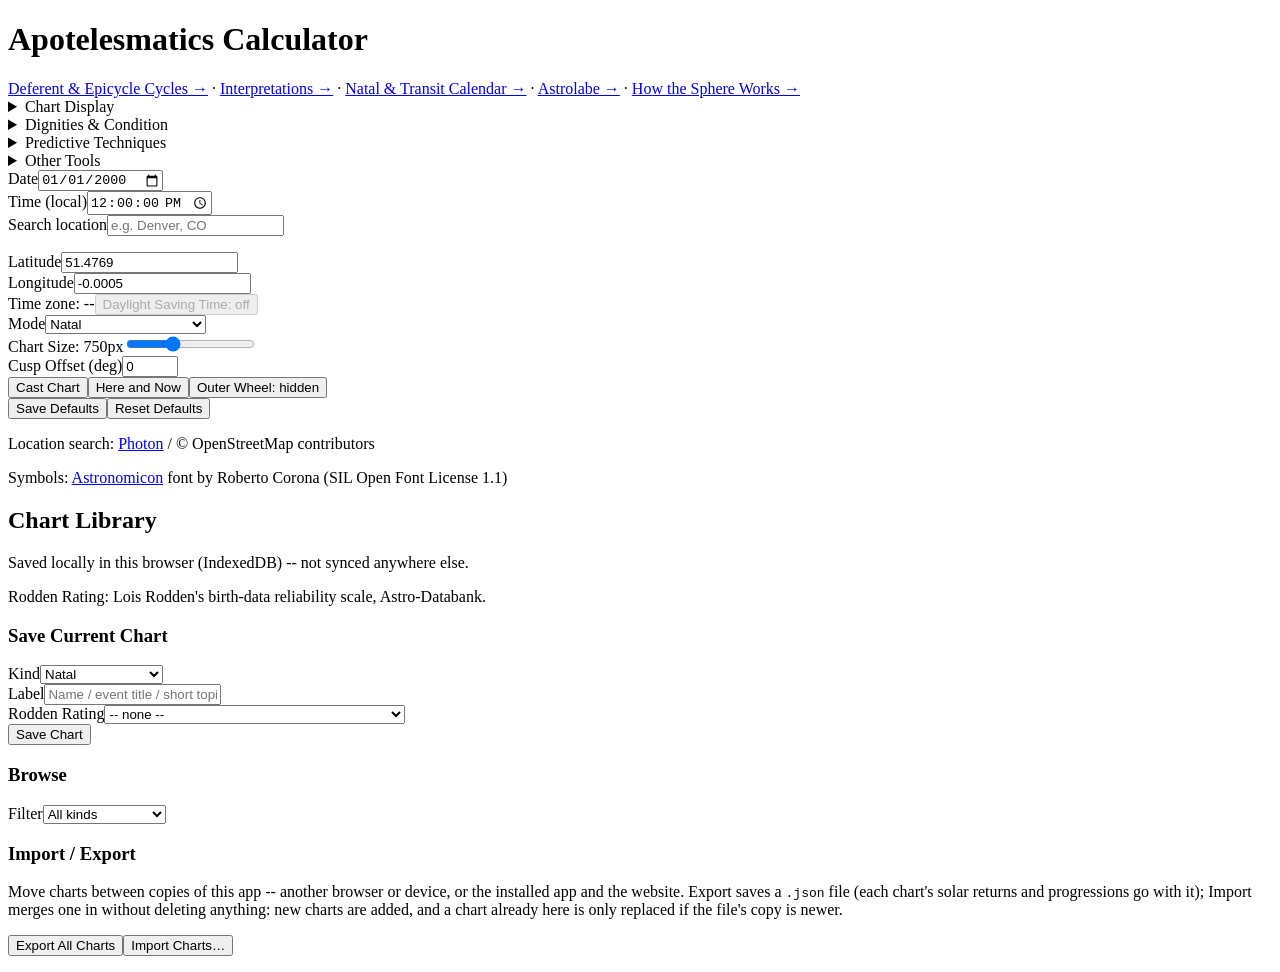
==== index.html @ bc403de6 "Publish site build" ====
<!DOCTYPE html><html lang="en" data-astro-cid-lcdefpme><head><meta charset="utf-8"><meta name="viewport" content="width=device-width, initial-scale=1"><meta name="generator" content="Astro v7.1.6"><link rel="icon" type="image/svg+xml" href="/Apotelesmatics/icons/icon.svg"><link rel="icon" type="image/png" sizes="192x192" href="/Apotelesmatics/icons/icon-192.png"><link rel="apple-touch-icon" href="/Apotelesmatics/icons/apple-touch-icon.png"><link rel="manifest" href="/Apotelesmatics/manifest.webmanifest"><meta name="theme-color" content="#1e293b"><title>Apotelesmatics Calculator</title><link rel="stylesheet" href="/Apotelesmatics/_astro/index.BnGitDMZ.css"><style>.app-updates-bar[data-astro-cid-t7mwtut6]{z-index:1000;color:#fff;background:#1e293b;border-radius:8px;align-items:center;gap:12px;max-width:calc(100vw - 32px);padding:10px 14px;font-size:.95rem;display:flex;position:fixed;bottom:16px;left:50%;transform:translate(-50%);box-shadow:0 4px 16px #00000040}.app-updates-bar[data-astro-cid-t7mwtut6][hidden]{display:none}.app-updates-bar[data-astro-cid-t7mwtut6] button[data-astro-cid-t7mwtut6]{cursor:pointer;font:inherit;border:none;border-radius:6px;padding:6px 12px}#app-updates-action[data-astro-cid-t7mwtut6]{color:#1e293b;background:#e8c468;font-weight:600}#app-updates-dismiss[data-astro-cid-t7mwtut6]{color:#fff;background:0 0;padding:2px 6px;font-size:1.2rem;line-height:1}@media print{.app-updates-bar[data-astro-cid-t7mwtut6]{display:none}}
.sphere-host{aspect-ratio:1;touch-action:none;background:radial-gradient(circle at 50% 45%,#fff 0%,#f1f5f9 70%,#e2e8f0 100%);border-radius:8px;width:min(95vw,750px);position:relative}.sphere-host .sphere-canvas,.sphere-host .sphere-labels{width:100%;height:100%;position:absolute;inset:0}.sphere-host .sphere-labels{cursor:grab}.sphere-label{color:#1f2937;white-space:nowrap;pointer-events:auto;user-select:none;text-shadow:0 0 3px #fff,0 0 3px #fff;font:12px/1 system-ui,sans-serif;transition:opacity .15s}.sphere-cardinal{color:#15803d;font-size:14px;font-weight:700}.sphere-small{color:#475569;font-size:11px}.sphere-angle{color:#b91c1c;font-weight:700}.sphere-house{color:#6b7280;font-size:11px}.sphere-sign,.sphere-planet{font-family:Astronomicon,sans-serif;font-size:19px}.sphere-sign-fire{color:#dc2626}.sphere-sign-earth{color:#16a34a}.sphere-sign-air{color:#2563eb}.sphere-sign-water{color:#9333ea}.sphere-emphasis{color:#0f172a;background:#ffffffd9;border-radius:3px;padding:1px 4px;font-size:13px;font-weight:700}.sphere-star{color:#92400e;font-size:11px}.sphere-star-point{cursor:default;background:#b45309;border-radius:50%;display:block;box-shadow:0 0 0 4px #0000}.sphere-star-point.mag-0{width:7px;height:7px}.sphere-star-point.mag-1{width:5.5px;height:5.5px}.sphere-star-point.mag-2{width:4.5px;height:4.5px}.sphere-star-point.mag-3{width:3.5px;height:3.5px}.sphere-star-point:after{content:attr(data-name);color:#7c2d12;white-space:nowrap;text-shadow:0 0 3px #fff,0 0 3px #fff;opacity:0;pointer-events:none;font:11px/1 system-ui,sans-serif;position:absolute;top:-6px;left:9px}.sphere-star-point:hover:after{opacity:1}
</style></head><body data-astro-cid-lcdefpme><h1 data-astro-cid-lcdefpme>Apotelesmatics Calculator</h1><div class="natal-chart-app" data-astro-cid-cqwdj5rk><nav class="app-nav" data-astro-cid-cqwdj5rk><a href="/Apotelesmatics/cycles/" data-astro-cid-cqwdj5rk>Deferent &amp; Epicycle Cycles &rarr;</a> · <a href="/Apotelesmatics/interpret/" data-astro-cid-cqwdj5rk>Interpretations &rarr;</a> · <a href="/Apotelesmatics/calendar/" data-astro-cid-cqwdj5rk>Natal &amp; Transit Calendar &rarr;</a> · <a href="/Apotelesmatics/astrolabe/" data-astro-cid-cqwdj5rk>Astrolabe &rarr;</a> · <a href="/Apotelesmatics/models/" data-astro-cid-cqwdj5rk>How the Sphere Works &rarr;</a></nav><form id="birth-form" data-astro-cid-cqwdj5rk><details class="control-group" data-astro-cid-cqwdj5rk><summary data-astro-cid-cqwdj5rk>Chart Display</summary><div class="field-row" data-astro-cid-cqwdj5rk><div class="field" data-astro-cid-cqwdj5rk><span class="tz-label" data-astro-cid-cqwdj5rk>&nbsp;</span><button type="button" id="outer-planets-toggle" class="toggle-btn" aria-pressed="false" data-astro-cid-cqwdj5rk>Outer Planets: hidden</button></div><div class="field" data-astro-cid-cqwdj5rk><label for="house-system-select" data-astro-cid-cqwdj5rk>House System</label><select id="house-system-select" data-astro-cid-cqwdj5rk><option value="alcabitius" data-astro-cid-cqwdj5rk>Alcabitius</option><option value="whole-sign" data-astro-cid-cqwdj5rk>Whole Sign</option><option value="placidus" data-astro-cid-cqwdj5rk>Placidus</option><option value="campanus" data-astro-cid-cqwdj5rk>Campanus</option><option value="equal" data-astro-cid-cqwdj5rk>Equal</option><option value="regiomontanus" data-astro-cid-cqwdj5rk>Regiomontanus</option><option value="porphyry" data-astro-cid-cqwdj5rk>Porphyry</option><option value="topocentric" data-astro-cid-cqwdj5rk>Topocentric</option><option value="meridian" data-astro-cid-cqwdj5rk>Meridian</option><option value="morinus" data-astro-cid-cqwdj5rk>Morinus</option></select><label class="checkbox-label" id="campanus-vertex-field" hidden data-astro-cid-cqwdj5rk><input type="checkbox" id="campanus-vertex-checkbox" data-astro-cid-cqwdj5rk>Use the Antivertex/Vertex as the 1st/7th (polar latitude)</label></div><div class="field" data-astro-cid-cqwdj5rk><label for="bounds-system-select" data-astro-cid-cqwdj5rk>Bounds (Terms) System</label><select id="bounds-system-select" data-astro-cid-cqwdj5rk><option value="tetrabiblos" selected data-astro-cid-cqwdj5rk>Ptolemy (Tetrabiblos)</option><option value="ptolemaic" data-astro-cid-cqwdj5rk>Ptolemy (Lilly)</option><option value="egyptian" data-astro-cid-cqwdj5rk>Egyptian</option><option value="chaldean" data-astro-cid-cqwdj5rk>Chaldean</option></select></div><div class="field" data-astro-cid-cqwdj5rk><span class="tz-label" data-astro-cid-cqwdj5rk>&nbsp;</span><button type="button" id="bounds-toggle" class="toggle-btn" aria-pressed="true" data-astro-cid-cqwdj5rk>Bounds: shown</button></div><div class="field" data-astro-cid-cqwdj5rk><span class="tz-label" data-astro-cid-cqwdj5rk>&nbsp;</span><button type="button" id="decans-toggle" class="toggle-btn" aria-pressed="true" data-astro-cid-cqwdj5rk>Chaldean Decans: shown</button></div><div class="field" data-astro-cid-cqwdj5rk><span class="tz-label" data-astro-cid-cqwdj5rk>&nbsp;</span><button type="button" id="ninth-parts-toggle" class="toggle-btn" aria-pressed="false" data-astro-cid-cqwdj5rk>Ninth Parts: hidden</button></div><div class="field" data-astro-cid-cqwdj5rk><span class="tz-label" data-astro-cid-cqwdj5rk>&nbsp;</span><button type="button" id="twelfth-parts-toggle" class="toggle-btn" aria-pressed="false" data-astro-cid-cqwdj5rk>Twelfth Parts: hidden</button></div><div class="field" data-astro-cid-cqwdj5rk><span class="tz-label" data-astro-cid-cqwdj5rk>&nbsp;</span><button type="button" id="points-toggle" class="toggle-btn" aria-pressed="true" data-astro-cid-cqwdj5rk>Nodes/Lots/Syzygy: shown</button></div><div class="field" data-astro-cid-cqwdj5rk><span class="tz-label" data-astro-cid-cqwdj5rk>&nbsp;</span><button type="button" id="vertex-toggle" class="toggle-btn" aria-pressed="false" data-astro-cid-cqwdj5rk>Vertex: hidden</button></div><div class="field" data-astro-cid-cqwdj5rk><span class="tz-label" data-astro-cid-cqwdj5rk>&nbsp;</span><button type="button" id="sphere-toggle" class="toggle-btn" aria-pressed="false" title="Show the chart as a 3D celestial sphere: horizon, meridian, equator, ecliptic, house lines and planets" data-astro-cid-cqwdj5rk>3D Sphere: off</button></div><div class="field" data-astro-cid-cqwdj5rk><span class="tz-label" data-astro-cid-cqwdj5rk>&nbsp;</span><button type="button" id="horizon-curves-toggle" class="toggle-btn" aria-pressed="false" title="Where the horizon and meridian cross each ecliptic latitude, so a planet off the ecliptic shows on its true side of them" data-astro-cid-cqwdj5rk>Horizon &amp; Meridian: hidden</button></div><div class="field" data-astro-cid-cqwdj5rk><span class="tz-label" data-astro-cid-cqwdj5rk>&nbsp;</span><button type="button" id="aspects-toggle" class="toggle-btn" aria-pressed="true" data-astro-cid-cqwdj5rk>Aspects: shown</button></div><div class="field" data-astro-cid-cqwdj5rk><span class="tz-label" data-astro-cid-cqwdj5rk>&nbsp;</span><button type="button" id="aspect-mode-toggle" class="toggle-btn" aria-pressed="false" data-astro-cid-cqwdj5rk>Aspects: Zodiacal</button></div><div class="field" data-astro-cid-cqwdj5rk><span class="tz-label" data-astro-cid-cqwdj5rk>&nbsp;</span><button type="button" id="antiscia-toggle" class="toggle-btn" aria-pressed="false" data-astro-cid-cqwdj5rk>Antiscia: hidden</button></div><div class="field" data-astro-cid-cqwdj5rk><label for="degree-table-source-select" data-astro-cid-cqwdj5rk>Degrees in Signs Source</label><select id="degree-table-source-select" data-astro-cid-cqwdj5rk><option value="gr-intr" selected data-astro-cid-cqwdj5rk>Abu Ma'shar (Gr. Intr.)</option><option value="al-qabisi" data-astro-cid-cqwdj5rk>al-Qabisi</option></select></div><div class="field" data-astro-cid-cqwdj5rk><span class="tz-label" data-astro-cid-cqwdj5rk>&nbsp;</span><button type="button" id="degree-kinds-toggle" class="toggle-btn" aria-pressed="false" data-astro-cid-cqwdj5rk>Degrees in Signs: hidden</button></div><div class="field" data-astro-cid-cqwdj5rk><span class="tz-label" data-astro-cid-cqwdj5rk>&nbsp;</span><button type="button" id="lunar-mansion-toggle" class="toggle-btn" aria-pressed="false" data-astro-cid-cqwdj5rk>Lunar Mansions: hidden</button></div></div></details><details class="control-group" data-astro-cid-cqwdj5rk><summary data-astro-cid-cqwdj5rk>Dignities &amp; Condition</summary><div class="field-row" data-astro-cid-cqwdj5rk><div class="field" data-astro-cid-cqwdj5rk><span class="tz-label" data-astro-cid-cqwdj5rk>&nbsp;</span><button type="button" id="dignities-toggle" class="toggle-btn" aria-pressed="false" data-astro-cid-cqwdj5rk>Dignities: hidden</button></div><div class="field" data-astro-cid-cqwdj5rk><span class="tz-label" data-astro-cid-cqwdj5rk>&nbsp;</span><button type="button" id="temperament-toggle" class="toggle-btn" aria-pressed="false" data-astro-cid-cqwdj5rk>Temperament: hidden</button></div><div class="field" data-astro-cid-cqwdj5rk><span class="tz-label" data-astro-cid-cqwdj5rk>&nbsp;</span><button type="button" id="hyleg-toggle" class="toggle-btn" aria-pressed="false" data-astro-cid-cqwdj5rk>Hyleg/Alcocoden: hidden</button></div><div class="field" data-astro-cid-cqwdj5rk><span class="tz-label" data-astro-cid-cqwdj5rk>&nbsp;</span><button type="button" id="almuten-toggle" class="toggle-btn" aria-pressed="false" data-astro-cid-cqwdj5rk>Almuten/Victor: hidden</button></div><div class="field" data-astro-cid-cqwdj5rk><span class="tz-label" data-astro-cid-cqwdj5rk>&nbsp;</span><button type="button" id="house-almuten-toggle" class="toggle-btn" aria-pressed="false" data-astro-cid-cqwdj5rk>House Almutens: hidden</button></div><div class="field" data-astro-cid-cqwdj5rk><span class="tz-label" data-astro-cid-cqwdj5rk>&nbsp;</span><button type="button" id="wealth-almuten-toggle" class="toggle-btn" aria-pressed="false" data-astro-cid-cqwdj5rk>Wealth Significator: hidden</button></div><div class="field" data-astro-cid-cqwdj5rk><span class="tz-label" data-astro-cid-cqwdj5rk>&nbsp;</span><button type="button" id="profession-significator-toggle" class="toggle-btn" aria-pressed="false" data-astro-cid-cqwdj5rk>Profession Significator: hidden</button></div><div class="field" data-astro-cid-cqwdj5rk><span class="tz-label" data-astro-cid-cqwdj5rk>&nbsp;</span><button type="button" id="speculum-toggle" class="toggle-btn" aria-pressed="false" data-astro-cid-cqwdj5rk>Speculum: hidden</button></div><div class="field" data-astro-cid-cqwdj5rk><span class="tz-label" data-astro-cid-cqwdj5rk>&nbsp;</span><button type="button" id="hayz-toggle" class="toggle-btn" aria-pressed="false" data-astro-cid-cqwdj5rk>Hayz: hidden</button></div><div class="field" data-astro-cid-cqwdj5rk><span class="tz-label" data-astro-cid-cqwdj5rk>&nbsp;</span><button type="button" id="doryphory-toggle" class="toggle-btn" aria-pressed="false" data-astro-cid-cqwdj5rk>Doryphory: hidden</button></div><div class="field" data-astro-cid-cqwdj5rk><span class="tz-label" data-astro-cid-cqwdj5rk>&nbsp;</span><button type="button" id="aspect-conditions-toggle" class="toggle-btn" aria-pressed="false" data-astro-cid-cqwdj5rk>Aspect Conditions: hidden</button></div><div class="field" data-astro-cid-cqwdj5rk><span class="tz-label" data-astro-cid-cqwdj5rk>&nbsp;</span><button type="button" id="reception-toggle" class="toggle-btn" aria-pressed="false" data-astro-cid-cqwdj5rk>Reception: hidden</button></div></div></details><details class="control-group" data-astro-cid-cqwdj5rk><summary data-astro-cid-cqwdj5rk>Predictive Techniques</summary><div class="field-row" data-astro-cid-cqwdj5rk><div class="field" data-astro-cid-cqwdj5rk><span class="tz-label" data-astro-cid-cqwdj5rk>&nbsp;</span><button type="button" id="firdaria-toggle" class="toggle-btn" aria-pressed="false" data-astro-cid-cqwdj5rk>Firdaria: hidden</button></div><div class="field" data-astro-cid-cqwdj5rk><span class="tz-label" data-astro-cid-cqwdj5rk>&nbsp;</span><button type="button" id="zr-toggle" class="toggle-btn" aria-pressed="false" data-astro-cid-cqwdj5rk>Zodiacal Releasing: hidden</button></div><div class="field" data-astro-cid-cqwdj5rk><span class="tz-label" data-astro-cid-cqwdj5rk>&nbsp;</span><button type="button" id="decennials-toggle" class="toggle-btn" aria-pressed="false" data-astro-cid-cqwdj5rk>Decennials: hidden</button></div></div></details><details class="control-group" data-astro-cid-cqwdj5rk><summary data-astro-cid-cqwdj5rk>Other Tools</summary><div class="field-row" data-astro-cid-cqwdj5rk><div class="field" data-astro-cid-cqwdj5rk><span class="tz-label" data-astro-cid-cqwdj5rk>&nbsp;</span><button type="button" id="lots-toggle" class="toggle-btn" aria-pressed="false" data-astro-cid-cqwdj5rk>Lots: hidden</button></div><div class="field" data-astro-cid-cqwdj5rk><span class="tz-label" data-astro-cid-cqwdj5rk>&nbsp;</span><button type="button" id="fixed-stars-toggle" class="toggle-btn" aria-pressed="false" data-astro-cid-cqwdj5rk>Fixed Stars: hidden</button></div><div class="field" data-astro-cid-cqwdj5rk><span class="tz-label" data-astro-cid-cqwdj5rk>&nbsp;</span><button type="button" id="visibility-toggle" class="toggle-btn" aria-pressed="false" data-astro-cid-cqwdj5rk>Planetary Visibility & Calendar: hidden</button></div><div class="field" data-astro-cid-cqwdj5rk><span class="tz-label" data-astro-cid-cqwdj5rk>&nbsp;</span><button type="button" id="chart-library-toggle" class="toggle-btn" aria-pressed="true" data-astro-cid-cqwdj5rk>Chart Library: shown</button></div><div class="field" data-astro-cid-cqwdj5rk><span class="tz-label" data-astro-cid-cqwdj5rk>&nbsp;</span><button type="button" id="print-buttons-toggle" class="toggle-btn" aria-pressed="false" data-astro-cid-cqwdj5rk>Print Buttons: hidden</button></div></div></details><div class="field" data-astro-cid-cqwdj5rk><label for="date" data-astro-cid-cqwdj5rk>Date</label><input type="date" id="date" name="date" required value="2000-01-01" data-astro-cid-cqwdj5rk></div><div class="field" data-astro-cid-cqwdj5rk><label for="time" data-astro-cid-cqwdj5rk>Time (local)</label><input type="time" id="time" name="time" step="1" required value="12:00" data-astro-cid-cqwdj5rk></div><div class="field location-search" data-astro-cid-cqwdj5rk><label for="locationSearch" data-astro-cid-cqwdj5rk>Search location</label><input type="text" id="locationSearch" name="locationSearch" placeholder="e.g. Denver, CO" autocomplete="off" data-astro-cid-cqwdj5rk><ul id="location-results" hidden data-astro-cid-cqwdj5rk></ul><p id="location-status" class="status" aria-live="polite" data-astro-cid-cqwdj5rk></p></div><div class="field" data-astro-cid-cqwdj5rk><label for="latitude" data-astro-cid-cqwdj5rk>Latitude</label><input type="number" id="latitude" name="latitude" required step="any" min="-90" max="90" value="51.4769" data-astro-cid-cqwdj5rk></div><div class="field" data-astro-cid-cqwdj5rk><label for="longitude" data-astro-cid-cqwdj5rk>Longitude</label><input type="number" id="longitude" name="longitude" required step="any" min="-180" max="180" value="-0.0005" data-astro-cid-cqwdj5rk></div><div class="field" data-astro-cid-cqwdj5rk><span class="tz-label" id="tz-label" data-astro-cid-cqwdj5rk>Time zone: --</span><button type="button" id="dst-toggle" class="toggle-btn" aria-pressed="false" disabled data-astro-cid-cqwdj5rk>Daylight Saving Time: off</button></div><div class="field" data-astro-cid-cqwdj5rk><label for="chart-mode-select" data-astro-cid-cqwdj5rk>Mode</label><select id="chart-mode-select" data-astro-cid-cqwdj5rk><option value="natal" data-astro-cid-cqwdj5rk>Natal</option><option value="walk" data-astro-cid-cqwdj5rk>Walk</option><option value="profections" data-astro-cid-cqwdj5rk>Profections</option><option value="directions" data-astro-cid-cqwdj5rk>Directions</option><option value="solar-return" data-astro-cid-cqwdj5rk>Solar Return</option><option value="secondary-progression" data-astro-cid-cqwdj5rk>Secondary Progression</option><option value="horary" data-astro-cid-cqwdj5rk>Horary</option><option value="electional" data-astro-cid-cqwdj5rk>Electional</option><option value="mundane" data-astro-cid-cqwdj5rk>Mundane</option></select></div><div class="field" data-astro-cid-cqwdj5rk><label for="chart-size" data-astro-cid-cqwdj5rk>Chart Size: <span id="chart-size-value" data-astro-cid-cqwdj5rk>750px</span></label><input type="range" id="chart-size" min="400" max="1400" step="25" value="750" data-astro-cid-cqwdj5rk></div><div class="field" title="The classical &quot;N-degree rule&quot;: a planet in the last few degrees of a cadent house is still treated as angular. Affects the Hyleg/Alcocoden calculator and Accidental Dignities' house score only -- not essential dignities, sect, or the plain planet table." data-astro-cid-cqwdj5rk><label for="cusp-offset-input" data-astro-cid-cqwdj5rk>Cusp Offset (deg)</label><input type="number" id="cusp-offset-input" min="-30" max="30" step="1" value="0" data-astro-cid-cqwdj5rk></div><button type="submit" data-astro-cid-cqwdj5rk>Cast Chart</button><button type="button" id="here-now-btn" data-astro-cid-cqwdj5rk>Here and Now</button><button type="button" id="outer-wheel-toggle" class="toggle-btn" aria-pressed="false" data-astro-cid-cqwdj5rk>Outer Wheel: hidden</button></form><div class="field" data-astro-cid-cqwdj5rk><button type="button" id="save-defaults-btn" data-astro-cid-cqwdj5rk>Save Defaults</button><button type="button" id="reset-defaults-btn" data-astro-cid-cqwdj5rk>Reset Defaults</button><span id="settings-status-msg" class="status" aria-live="polite" data-astro-cid-cqwdj5rk></span></div><p class="attribution" data-astro-cid-cqwdj5rk>Location search: <a href="https://photon.komoot.io/" target="_blank" rel="noopener" data-astro-cid-cqwdj5rk>Photon</a> / &copy; OpenStreetMap contributors</p><p class="attribution" data-astro-cid-cqwdj5rk>Symbols: <a href="https://astronomicon.co/" target="_blank" rel="noopener" data-astro-cid-cqwdj5rk>Astronomicon</a> font by Roberto Corona (SIL Open Font License 1.1)</p><p id="reliability-warning" class="warning" hidden data-astro-cid-cqwdj5rk>The selected house system isn't reliably defined for this chart this close to the pole -- cusps and house placements shown may be inaccurate.</p><p id="polar-warning" class="warning" hidden data-astro-cid-cqwdj5rk></p><div id="walk-panel" hidden data-astro-cid-cqwdj5rk><div class="field" data-astro-cid-cqwdj5rk><label for="walk-step-count" data-astro-cid-cqwdj5rk>Every</label><input type="number" id="walk-step-count" min="1" step="1" value="1" data-astro-cid-cqwdj5rk><select id="walk-step-unit" data-astro-cid-cqwdj5rk><option value="second" data-astro-cid-cqwdj5rk>Seconds</option><option value="minute" data-astro-cid-cqwdj5rk>Minutes</option><option value="hour" data-astro-cid-cqwdj5rk>Hours</option><option value="day" selected data-astro-cid-cqwdj5rk>Days</option><option value="week" data-astro-cid-cqwdj5rk>Weeks</option><option value="month" data-astro-cid-cqwdj5rk>Months</option><option value="year" data-astro-cid-cqwdj5rk>Years</option></select><button type="button" id="walk-back-btn" aria-label="Step back" data-astro-cid-cqwdj5rk>&larr; Back</button><button type="button" id="walk-play-btn" data-astro-cid-cqwdj5rk>Play</button><button type="button" id="walk-forward-btn" aria-label="Step forward" data-astro-cid-cqwdj5rk>Forward &rarr;</button><button type="button" id="walk-reset-btn" data-astro-cid-cqwdj5rk>Reset to Birth</button><button type="button" id="walk-now-btn" data-astro-cid-cqwdj5rk>Jump to Now</button></div><div id="walk-date-picker" class="field" hidden data-astro-cid-cqwdj5rk><label for="walk-year-input" data-astro-cid-cqwdj5rk>Jump to</label><input type="number" id="walk-year-input" step="1" placeholder="Year" data-astro-cid-cqwdj5rk><select id="walk-month-select" data-astro-cid-cqwdj5rk><option value="1" data-astro-cid-cqwdj5rk>Jan</option><option value="2" data-astro-cid-cqwdj5rk>Feb</option><option value="3" data-astro-cid-cqwdj5rk>Mar</option><option value="4" data-astro-cid-cqwdj5rk>Apr</option><option value="5" data-astro-cid-cqwdj5rk>May</option><option value="6" data-astro-cid-cqwdj5rk>Jun</option><option value="7" data-astro-cid-cqwdj5rk>Jul</option><option value="8" data-astro-cid-cqwdj5rk>Aug</option><option value="9" data-astro-cid-cqwdj5rk>Sep</option><option value="10" data-astro-cid-cqwdj5rk>Oct</option><option value="11" data-astro-cid-cqwdj5rk>Nov</option><option value="12" data-astro-cid-cqwdj5rk>Dec</option></select><select id="walk-day-select" data-astro-cid-cqwdj5rk></select><button type="button" id="walk-date-go-btn" data-astro-cid-cqwdj5rk>Go</button></div><div id="profection-options" class="field" hidden data-astro-cid-cqwdj5rk><label for="profection-method-select" data-astro-cid-cqwdj5rk>Method</label><select id="profection-method-select" data-astro-cid-cqwdj5rk><option value="continuous" selected data-astro-cid-cqwdj5rk>Continuous</option><option value="hellenistic" data-astro-cid-cqwdj5rk>Hellenistic (sign per year)</option></select><label class="checkbox-label" data-astro-cid-cqwdj5rk><input type="checkbox" id="profection-whole-sign-checkbox" data-astro-cid-cqwdj5rk>Whole Sign (both wheels)</label></div><p id="walk-date-label" class="status" aria-live="polite" data-astro-cid-cqwdj5rk></p><p id="profection-status" class="status" aria-live="polite" hidden data-astro-cid-cqwdj5rk></p></div><div id="outer-wheel-panel" hidden data-astro-cid-cqwdj5rk><div class="field" data-astro-cid-cqwdj5rk><label for="outer-wheel-kind-select" data-astro-cid-cqwdj5rk>Outer Wheel</label><select id="outer-wheel-kind-select" data-astro-cid-cqwdj5rk><option value="transit" selected data-astro-cid-cqwdj5rk>Transits</option><option value="solar-return" data-astro-cid-cqwdj5rk>Solar Return</option><option value="secondary-progression" data-astro-cid-cqwdj5rk>Secondary Progression</option></select></div><div id="outer-wheel-step-field" class="field" data-astro-cid-cqwdj5rk><label for="outer-wheel-step-count" data-astro-cid-cqwdj5rk>Every</label><input type="number" id="outer-wheel-step-count" min="1" step="1" value="1" data-astro-cid-cqwdj5rk><select id="outer-wheel-step-unit" data-astro-cid-cqwdj5rk><option value="second" data-astro-cid-cqwdj5rk>Seconds</option><option value="minute" data-astro-cid-cqwdj5rk>Minutes</option><option value="hour" data-astro-cid-cqwdj5rk>Hours</option><option value="day" selected data-astro-cid-cqwdj5rk>Days</option><option value="week" data-astro-cid-cqwdj5rk>Weeks</option><option value="month" data-astro-cid-cqwdj5rk>Months</option><option value="year" data-astro-cid-cqwdj5rk>Years</option></select><button type="button" id="outer-wheel-back-btn" aria-label="Step back" data-astro-cid-cqwdj5rk>&larr; Back</button><button type="button" id="outer-wheel-play-btn" data-astro-cid-cqwdj5rk>Play</button><button type="button" id="outer-wheel-forward-btn" aria-label="Step forward" data-astro-cid-cqwdj5rk>Forward &rarr;</button><button type="button" id="outer-wheel-now-btn" data-astro-cid-cqwdj5rk>Jump to Now</button></div><div id="outer-wheel-sr-options" class="field" hidden data-astro-cid-cqwdj5rk><label for="outer-wheel-sr-year" data-astro-cid-cqwdj5rk>Year</label><input type="number" id="outer-wheel-sr-year" min="1" max="9999" step="1" data-astro-cid-cqwdj5rk><label for="outer-wheel-sr-quarter" data-astro-cid-cqwdj5rk>Quarter</label><select id="outer-wheel-sr-quarter" data-astro-cid-cqwdj5rk><option value="0" data-astro-cid-cqwdj5rk>Q1 (0&deg;)</option><option value="1" data-astro-cid-cqwdj5rk>Q2 (90&deg;)</option><option value="2" data-astro-cid-cqwdj5rk>Q3 (180&deg;)</option><option value="3" data-astro-cid-cqwdj5rk>Q4 (270&deg;)</option></select></div><p id="outer-wheel-date-label" class="status" aria-live="polite" data-astro-cid-cqwdj5rk></p></div><div id="chart-row" data-astro-cid-cqwdj5rk><div id="chart-mount" data-astro-cid-cqwdj5rk></div><div id="sphere-panel" hidden data-astro-cid-cqwdj5rk><div id="sphere-mount" class="sphere-host" aria-label="3D celestial sphere: drag to turn, scroll to zoom" data-astro-cid-cqwdj5rk></div><div class="field sphere-controls" data-astro-cid-cqwdj5rk><label for="sphere-view-select" data-astro-cid-cqwdj5rk>View</label><select id="sphere-view-select" data-astro-cid-cqwdj5rk></select><span class="status" data-astro-cid-cqwdj5rk>Drag to turn, scroll or pinch to zoom. Hover a glyph for its position.</span></div></div><div id="current-lords-panel" hidden data-astro-cid-cqwdj5rk><h3 data-astro-cid-cqwdj5rk>Current Lords</h3><table id="current-lords-table" data-astro-cid-cqwdj5rk><thead data-astro-cid-cqwdj5rk><tr data-astro-cid-cqwdj5rk><th data-astro-cid-cqwdj5rk>Significator</th><th data-astro-cid-cqwdj5rk>Lord of Terms</th><th data-astro-cid-cqwdj5rk>Lord of Rays</th></tr></thead><tbody data-astro-cid-cqwdj5rk></tbody></table></div><div id="solar-return-lords-panel" hidden data-astro-cid-cqwdj5rk><h3 data-astro-cid-cqwdj5rk>Solar Return Lords</h3><table id="solar-return-lords-table" data-astro-cid-cqwdj5rk><tbody data-astro-cid-cqwdj5rk><tr data-astro-cid-cqwdj5rk><th data-astro-cid-cqwdj5rk>Lord of the Year</th><td id="sr-lord-of-year" data-astro-cid-cqwdj5rk>--</td></tr><tr data-astro-cid-cqwdj5rk><th data-astro-cid-cqwdj5rk>Lord of the SR Bound</th><td id="sr-lord-of-bound" data-astro-cid-cqwdj5rk>--</td></tr><tr data-astro-cid-cqwdj5rk><th data-astro-cid-cqwdj5rk>Lord of Rays</th><td id="sr-lord-of-rays" data-astro-cid-cqwdj5rk>--</td></tr></tbody></table></div><div id="progressed-lunation-panel" hidden data-astro-cid-cqwdj5rk><h3 data-astro-cid-cqwdj5rk>Progressed Lunation</h3><table id="progressed-lunation-table" data-astro-cid-cqwdj5rk><tbody data-astro-cid-cqwdj5rk><tr data-astro-cid-cqwdj5rk><th data-astro-cid-cqwdj5rk>Progressed Sun</th><td id="prog-lunation-sun" data-astro-cid-cqwdj5rk>--</td></tr><tr data-astro-cid-cqwdj5rk><th data-astro-cid-cqwdj5rk>Progressed Moon</th><td id="prog-lunation-moon" data-astro-cid-cqwdj5rk>--</td></tr><tr data-astro-cid-cqwdj5rk><th data-astro-cid-cqwdj5rk>Phase</th><td id="prog-lunation-phase" data-astro-cid-cqwdj5rk>--</td></tr></tbody></table></div><div id="profection-lords-panel" hidden data-astro-cid-cqwdj5rk><h3 data-astro-cid-cqwdj5rk>Primary Direction Lords</h3><p class="attribution" data-astro-cid-cqwdj5rk>Mundane Placidus Semi-Arc, Ray Crossing, Placidus key -- this app's default primary-direction configuration, independent of whatever the Directions panel itself currently has selected.</p><table id="profection-lords-table" data-astro-cid-cqwdj5rk><thead data-astro-cid-cqwdj5rk><tr data-astro-cid-cqwdj5rk><th data-astro-cid-cqwdj5rk>Significator</th><th data-astro-cid-cqwdj5rk>Lord of Terms</th><th data-astro-cid-cqwdj5rk>Lord of Rays</th></tr></thead><tbody data-astro-cid-cqwdj5rk></tbody></table><details id="profection-lords-details" data-astro-cid-cqwdj5rk><summary data-astro-cid-cqwdj5rk>Show all significators</summary><table id="profection-lords-extra-table" data-astro-cid-cqwdj5rk><thead data-astro-cid-cqwdj5rk><tr data-astro-cid-cqwdj5rk><th data-astro-cid-cqwdj5rk>Significator</th><th data-astro-cid-cqwdj5rk>Lord of Terms</th><th data-astro-cid-cqwdj5rk>Lord of Rays</th></tr></thead><tbody data-astro-cid-cqwdj5rk></tbody></table></details></div><div id="upcoming-profections-panel" hidden data-astro-cid-cqwdj5rk><h3 data-astro-cid-cqwdj5rk>Upcoming Profections</h3><p class="attribution" data-astro-cid-cqwdj5rk>Each significator's own continuous annual profection (30&deg;/year, always smoothly interpolated here regardless of the Method dropdown above -- aspect timing needs continuous motion to be well defined), walked forward 30&deg; -- about one year -- from the current walk date: both when it's about to enter a new sign (Lord of the Year) AND when it exactly conjoins/sextiles/squares/trines/opposes one of the natal chart's own 7 classical planets. A short look-ahead, not a full lifetime table -- usually a handful of rows.</p><h4 data-astro-cid-cqwdj5rk>Ascendant</h4><table id="upcoming-profections-ascendant-table" data-astro-cid-cqwdj5rk><thead data-astro-cid-cqwdj5rk><tr data-astro-cid-cqwdj5rk><th data-astro-cid-cqwdj5rk>Date</th><th data-astro-cid-cqwdj5rk>Event</th></tr></thead><tbody data-astro-cid-cqwdj5rk></tbody></table><div class="field" data-astro-cid-cqwdj5rk><label for="upcoming-profections-significator-select" data-astro-cid-cqwdj5rk>Significator</label><select id="upcoming-profections-significator-select" data-astro-cid-cqwdj5rk><option value="sun" data-astro-cid-cqwdj5rk>Sun</option><option value="moon" data-astro-cid-cqwdj5rk>Moon</option><option value="fortune" data-astro-cid-cqwdj5rk>Lot of Fortune</option><option value="midheaven" data-astro-cid-cqwdj5rk>Midheaven</option><option value="spirit" data-astro-cid-cqwdj5rk>Lot of Spirit</option><option value="syzygy" data-astro-cid-cqwdj5rk>Prenatal Syzygy</option><option value="mercury" data-astro-cid-cqwdj5rk>Mercury</option><option value="venus" data-astro-cid-cqwdj5rk>Venus</option><option value="mars" data-astro-cid-cqwdj5rk>Mars</option><option value="jupiter" data-astro-cid-cqwdj5rk>Jupiter</option><option value="saturn" data-astro-cid-cqwdj5rk>Saturn</option><option value="descendant" data-astro-cid-cqwdj5rk>Descendant</option><option value="ic" data-astro-cid-cqwdj5rk>IC</option></select></div><table id="upcoming-profections-other-table" data-astro-cid-cqwdj5rk><thead data-astro-cid-cqwdj5rk><tr data-astro-cid-cqwdj5rk><th data-astro-cid-cqwdj5rk>Date</th><th data-astro-cid-cqwdj5rk>Event</th></tr></thead><tbody data-astro-cid-cqwdj5rk></tbody></table></div></div><details id="rectify-panel" open hidden data-astro-cid-cqwdj5rk><summary data-astro-cid-cqwdj5rk>Rectification</summary><details class="explanation" data-astro-cid-cqwdj5rk><summary data-astro-cid-cqwdj5rk>About this tool</summary><p class="attribution" data-astro-cid-cqwdj5rk>Nudge the birth time and watch how a list of known life events lines up with the predictive techniques at each trial time. Nudging changes the chart's actual birth time, so the wheel and every other mode (Directions, Profections, Solar Return) follow the trial time too; the recorded time is kept so you can revert, or save the trial time to the chart once you're satisfied. Primary directions use the Directions panel's own type, technique and key (Ray Crossing), for the significators that move with the birth time: the Ascendant, Midheaven, Sun, Moon, Lots of Fortune and Spirit, and the prenatal Syzygy -- each directed or converse by its own hemisphere. A direction "matches" an event when it perfects within the window either side of the event's date; one whose promissor rules or occupies the event's house is marked &#9733;. Profections follow the Profections panel's Method. With "Quarterly by Ascendant" (in the Solar Return column's heading), each event gets the quarterly return in force, as with mundane ingresses: the annual return's Ascendant in a fixed sign stands for the whole year, in a mutable sign it is renewed at Q3 (180&deg;), in a cardinal sign at every quarter; unticked, every event uses the annual return. Events and characteristics are kept with the chart in the Chart Library (save the chart there first) and travel with export/import.</p></details><p id="rectify-time-label" class="status" aria-live="polite" data-astro-cid-cqwdj5rk></p><div class="field" data-astro-cid-cqwdj5rk><label for="rectify-step-count" data-astro-cid-cqwdj5rk>Nudge by</label><input type="number" id="rectify-step-count" min="1" step="1" value="1" data-astro-cid-cqwdj5rk><select id="rectify-step-unit" data-astro-cid-cqwdj5rk><option value="1" data-astro-cid-cqwdj5rk>Seconds</option><option value="60" selected data-astro-cid-cqwdj5rk>Minutes</option><option value="3600" data-astro-cid-cqwdj5rk>Hours</option></select><button type="button" id="rectify-earlier-btn" data-astro-cid-cqwdj5rk>&larr; Earlier</button><button type="button" id="rectify-later-btn" data-astro-cid-cqwdj5rk>Later &rarr;</button><button type="button" id="rectify-revert-btn" data-astro-cid-cqwdj5rk>Revert to Recorded Time</button><button type="button" id="rectify-save-time-btn" data-astro-cid-cqwdj5rk>Save Trial Time to Chart</button></div><div class="field" data-astro-cid-cqwdj5rk><label for="rectify-window-months" data-astro-cid-cqwdj5rk>Match window &plusmn;</label><input type="number" id="rectify-window-months" min="0.5" max="36" step="0.5" value="6" data-astro-cid-cqwdj5rk><span data-astro-cid-cqwdj5rk>months</span><label class="checkbox-label" data-astro-cid-cqwdj5rk><input type="checkbox" id="rectify-sr-checkbox" checked data-astro-cid-cqwdj5rk>Solar returns</label></div><p id="rectify-settings-label" class="status" data-astro-cid-cqwdj5rk></p><p id="rectify-status" class="status" aria-live="polite" data-astro-cid-cqwdj5rk></p><h3 data-astro-cid-cqwdj5rk>Trial Chart</h3><p id="rectify-trial-summary" data-astro-cid-cqwdj5rk></p><h3 data-astro-cid-cqwdj5rk>Characteristics</h3><div class="field" data-astro-cid-cqwdj5rk><label for="rectify-trait-input" data-astro-cid-cqwdj5rk>Add</label><input type="text" id="rectify-trait-input" placeholder="e.g. tall and lean, dark hair, quick-tempered" size="40" data-astro-cid-cqwdj5rk><button type="button" id="rectify-trait-add-btn" data-astro-cid-cqwdj5rk>Add</button></div><ul id="rectify-trait-list" data-astro-cid-cqwdj5rk></ul><h3 data-astro-cid-cqwdj5rk>Life Events</h3><div class="field" data-astro-cid-cqwdj5rk><label for="rectify-event-date" data-astro-cid-cqwdj5rk>Date</label><input type="date" id="rectify-event-date" data-astro-cid-cqwdj5rk><label for="rectify-event-label" data-astro-cid-cqwdj5rk>Event</label><input type="text" id="rectify-event-label" placeholder="e.g. married, father died, new job" size="28" data-astro-cid-cqwdj5rk><label for="rectify-event-house" data-astro-cid-cqwdj5rk>Topic</label><select id="rectify-event-house" data-astro-cid-cqwdj5rk><option value="" data-astro-cid-cqwdj5rk>--</option><option value="1" data-astro-cid-cqwdj5rk>1st -- body, life, character</option><option value="2" data-astro-cid-cqwdj5rk>2nd -- money, possessions</option><option value="3" data-astro-cid-cqwdj5rk>3rd -- siblings, short journeys</option><option value="4" data-astro-cid-cqwdj5rk>4th -- father, home, land</option><option value="5" data-astro-cid-cqwdj5rk>5th -- children, pleasure</option><option value="6" data-astro-cid-cqwdj5rk>6th -- illness, servants</option><option value="7" data-astro-cid-cqwdj5rk>7th -- marriage, partners, open enemies</option><option value="8" data-astro-cid-cqwdj5rk>8th -- death, inheritance</option><option value="9" data-astro-cid-cqwdj5rk>9th -- long journeys, religion, learning</option><option value="10" data-astro-cid-cqwdj5rk>10th -- career, honour, mother</option><option value="11" data-astro-cid-cqwdj5rk>11th -- friends, hopes, patrons</option><option value="12" data-astro-cid-cqwdj5rk>12th -- confinement, secret enemies</option></select><button type="button" id="rectify-event-add-btn" data-astro-cid-cqwdj5rk>Add Event</button></div><div class="wide-table-scroll" data-astro-cid-cqwdj5rk><table id="rectify-events-table" hidden data-astro-cid-cqwdj5rk><thead data-astro-cid-cqwdj5rk><tr data-astro-cid-cqwdj5rk><th data-astro-cid-cqwdj5rk>Date</th><th data-astro-cid-cqwdj5rk>Event</th><th data-astro-cid-cqwdj5rk>Age</th><th data-astro-cid-cqwdj5rk>Profection</th><th data-astro-cid-cqwdj5rk>Directions in window</th><th id="rectify-sr-col-header" data-astro-cid-cqwdj5rk>Solar Return<label class="checkbox-label rectify-sr-quarterly-label" title="Fixed annual Ascendant: Q1 all year. Mutable: Q1 and Q3. Cardinal: every quarter." data-astro-cid-cqwdj5rk><input type="checkbox" id="rectify-sr-quarterly-checkbox" checked data-astro-cid-cqwdj5rk>Quarterly by Ascendant</label></th><th data-astro-cid-cqwdj5rk></th></tr></thead><tbody data-astro-cid-cqwdj5rk></tbody></table></div><h3 data-astro-cid-cqwdj5rk>Scan Birth Times</h3><div class="field" data-astro-cid-cqwdj5rk><label for="rectify-scan-range" data-astro-cid-cqwdj5rk>Range &plusmn;</label><input type="number" id="rectify-scan-range" min="1" max="720" step="1" value="120" data-astro-cid-cqwdj5rk><span data-astro-cid-cqwdj5rk>minutes, every</span><input type="number" id="rectify-scan-step" min="5" max="3600" step="5" value="60" data-astro-cid-cqwdj5rk><span data-astro-cid-cqwdj5rk>seconds</span><button type="button" id="rectify-scan-btn" data-astro-cid-cqwdj5rk>Scan</button><button type="button" id="rectify-scan-stop-btn" hidden data-astro-cid-cqwdj5rk>Stop</button></div><p id="rectify-scan-status" class="status" aria-live="polite" data-astro-cid-cqwdj5rk></p><div class="wide-table-scroll" data-astro-cid-cqwdj5rk><table id="rectify-scan-table" hidden data-astro-cid-cqwdj5rk><thead data-astro-cid-cqwdj5rk><tr data-astro-cid-cqwdj5rk><th data-astro-cid-cqwdj5rk>Trial time</th><th data-astro-cid-cqwdj5rk>Offset</th><th data-astro-cid-cqwdj5rk>Ascendant</th><th data-astro-cid-cqwdj5rk>Midheaven</th><th data-astro-cid-cqwdj5rk>Events matched</th><th data-astro-cid-cqwdj5rk>Topical</th><th data-astro-cid-cqwdj5rk>Mean |days|</th><th data-astro-cid-cqwdj5rk></th></tr></thead><tbody data-astro-cid-cqwdj5rk></tbody></table></div></details><div id="directions-panel" hidden data-astro-cid-cqwdj5rk><h2 data-astro-cid-cqwdj5rk>Primary Directions -- General Condition</h2><details class="explanation" data-astro-cid-cqwdj5rk><summary data-astro-cid-cqwdj5rk>About this technique</summary><p class="attribution" data-astro-cid-cqwdj5rk><strong data-astro-cid-cqwdj5rk>Zodiacal</strong> directions use the classical "arc of direction" technique, read directly from al-Qabisi, <em data-astro-cid-cqwdj5rk>Introductions to Astrology</em> IV.11-14 (Dykes trans.) -- one of several astrologers who transmit this method, not its inventor. A significator is directed forward to a target degree, and the arc between them converts to time at one year per degree (al-Qabisi's own explicit sub-degree rate: a month per 5', 6 days per 1', i.e. a flat 360-day nominal year). The arc itself is a proportional blend of a pure right-ascension arc and a pure oblique-ascension arc, weighted by how far the significator sits through its own quadrant (its semi-diurnal or semi-nocturnal arc) -- reducing exactly to a plain right-ascension arc when the significator sits on the Midheaven or IC, and to a plain oblique-ascension arc on the Ascendant or Descendant. Five traditional significators can be directed (Ascendant: body; Sun: honor and dignity; Moon: soul and marriage; Lot of Fortune: wealth; Midheaven: career and mastery), plus two further points offered here using the same technique, beyond al-Qabisi's own five: the Lot of Spirit and the prenatal Syzygy. Each is directed through either of two targets: the bound (term) lord of wherever the significator currently sits, walking sign by sign through successive bounds ("distribution through the bounds," with a secondary "lord of the rays" annotation whenever some other planet's own aspect ray to the significator happens to perfect during that same bound period); or successive planetary aspect rays (conjunction/sextile/square/trine/opposition), nearest first. Whichever bounds system is selected above is used. Every point involved -- bound cusps, aspect rays, the significator itself -- is treated as if it sat exactly on the ecliptic; exact for the Ascendant/Midheaven/bound-cusps, but an approximation whenever a real planet is directed to another real planet, since planets have their own ecliptic latitude. This is the natal "general condition" only -- profection-scaled and solar-return-scaled variants are a separate, later feature. When the significator falls in the descending quadrant (houses 7-9, from the Descendant to the Midheaven), Ibn Ezra's account of Ptolemy directs it backward (against the order of the signs) instead of forward -- a genuinely disputed point in the tradition itself (Dorotheus argued for always-forward directing), offered here as an option rather than a correction.</p><p class="attribution" data-astro-cid-cqwdj5rk><strong data-astro-cid-cqwdj5rk>Mundane</strong> directions use <strong data-astro-cid-cqwdj5rk>Placidus Semi-Arc</strong>, a genuinely latitude-aware technique using each point's true right ascension and declination instead of the ecliptic-only approximation above: the promissor's own proportional position through its semi-arc (diurnal if above the horizon, nocturnal if below) is projected onto the significator's own semi-arc, and the arc of direction is the difference between that projected position and the significator's own natal one. Read here directly from Martin Gansten's <em data-astro-cid-cqwdj5rk>Primary Directions</em> (Appendix I, "proportional semi-arcs"), a modern source documenting Placidus's own method -- the term applies regardless of latitude data, so it's labeled the same either way. Real planetary latitude is always used here (only the Moon, among the seven significators, actually has any -- the Ascendant, Midheaven, Sun, Lot of Fortune, Lot of Spirit, and prenatal Syzygy all sit exactly on the ecliptic by definition): that's the entire point of a mundane technique, so there's no separate latitude-on/off toggle -- pick Zodiacal above instead for an ecliptic-only technique. There is no mundane walk through the bounds: the source computes single planet-to-planet arcs directly (its own worked example is one such arc), and an earlier attempt here to extend it into a bound-by-bound walk produced non-increasing ages partway through the zodiac -- a real bug, not a rare edge case, so that extension has been dropped rather than left half-working. Instead, Bound Distribution under Mundane walks the bounds zodiacally (as under Zodiacal) and fills each bound's Lord of Rays with the <em data-astro-cid-cqwdj5rk>mundane</em> directions (by whichever technique is selected) that perfect within it -- so the bound lords and the mundane aspects can be read together without switching types. Every walk is computed either fully <strong data-astro-cid-cqwdj5rk>direct</strong> (promissor carried to the significator) or fully <strong data-astro-cid-cqwdj5rk>converse</strong> (significator carried to the promissor) -- Martin Gansten's own distinction, Chapter 1 of <em data-astro-cid-cqwdj5rk>Primary Directions</em> -- decided once for the whole significator, not per event, shown in the table's own Motion column. Defaults by hemisphere (eastern significators direct, western converse) and is switchable below. The Ascendant and Midheaven use a different, simpler formula from the rest (Gansten's own sec. 2/3, "directing a point to the meridian/horizon") rather than the proportional semi-arc projection above, since that projection is explicitly scoped by its own source to non-angular points only. For Ray Crossing specifically, a mundane sextile/square/trine/opposition is <em data-astro-cid-cqwdj5rk>not</em> an ecliptic-longitude offset the way it is under Zodiacal above -- for the Ascendant and Midheaven it's a proportion of each classical planet's own semi-arc in right-ascension space (Raphael's classical semi-arc-trisection house-cusp construction,<em data-astro-cid-cqwdj5rk>Star Manual</em>, "Of Mundane Primary Directions to the Angles"), reproducing a real chart's own published mundane directions exactly once implemented this way (an earlier version here used the ecliptic-offset construction and disagreed with real published output by tens of degrees for several events). Ray Crossing for the Sun/Moon/Lot of Fortune significators still uses the older ecliptic-offset construction for now -- extending the semi-arc trisection to planet-to-planet aspects (not just planet-to-angle) needs to handle a promissor's ray crossing into an adjacent quadrant with a different semi-arc, which the angular case never faces, and there's no published reference data on hand yet to verify it against.</p><p class="attribution" data-astro-cid-cqwdj5rk>Mundane's own <strong data-astro-cid-cqwdj5rk>Technique</strong> choice affects a non-angular significator's own CONJUNCTION/OPPOSITION candidate: <strong data-astro-cid-cqwdj5rk>Placidus Semi-Arc</strong> (the default) is the construction described just above, with Gansten's own Placidean "under the pole" (4b) substituted in for the one specific case that construction is known to get wrong.<strong data-astro-cid-cqwdj5rk>Regiomontanus</strong> instead always uses Gansten's Regiomontanian circles-of-position formula (4c, the same construction the Zodiacal Technique select's own Regiomontanus option uses, fed real mundane right ascension/declination) for conjunction/opposition, regardless of that known-bad case -- with an extra correction of its own, an antipodal substitution for a promissor that natally sits closer to the significator's opposite degree than to the significator itself (this formula, unlike plain 4a, has no automatic conjunction/opposition duality built in). <strong data-astro-cid-cqwdj5rk>Regiomontanus</strong> also replaces sextile/square/trine with a genuine circles-of-position construction (finding the significator's own equatorial division point via the horizon's north/south-point axis, then locating each promissor's own crossing of the division points 60/90/120 degrees around it) rather than the semi-arc-trisection construction Placidus Semi-Arc keeps using for that case. All five aspects are verified against a real 11-row Janus table (Sun significator, converse motion, a reference nativity) to within a few arcseconds.</p><p class="attribution" data-astro-cid-cqwdj5rk>The Ascendant and Descendant (angular significators) get the same all-five-aspects treatment under <strong data-astro-cid-cqwdj5rk>Regiomontanus</strong>, via the same underlying construction (an angle's own equatorial division point is simply fixed by definition -- 90 degrees from RAMC for the Ascendant -- rather than needing to be located from its real declination the way a moving planet's does) -- conjunction/square/opposition happen to reduce to the exact same values Placidus Semi-Arc already gives (every classical quadrant house system necessarily agrees on the four angles themselves, diverging only in how each trisects a quadrant's interior), while sextile/trine genuinely differ. Verified against a real 15-row Janus table (Ascendant significator, direct motion) to within a few arcseconds on every row. The Midheaven and IC keep using Placidus Semi-Arc's own construction regardless of this choice -- the same derivation would be expected to extend there too, but no real data confirms it yet.</p><p class="attribution" data-astro-cid-cqwdj5rk>Both types share one further choice: the <strong data-astro-cid-cqwdj5rk>Key</strong>, which converts a computed arc (always in degrees, under the technique's own universal "1 degree of arc = 1 year of life" premise) into an actual calendar date -- historically disputed, since astrologers have disagreed about how many real days make up that "year." <strong data-astro-cid-cqwdj5rk>Ptolemy</strong> uses a flat 360-day nominal year (al-Qabisi's own explicit rate, this app's original default). <strong data-astro-cid-cqwdj5rk>Naibod</strong> uses the Sun's own mean tropical motion instead (~370.6 real days per degree) -- the most common key in modern practice. <strong data-astro-cid-cqwdj5rk>Kepler</strong> uses the Sun's true (not mean) motion on the day of birth specifically, which varies by nativity. <strong data-astro-cid-cqwdj5rk>Placidus</strong> is a two-step day-for-a-year translation, not a single scaled rate (Martin Gansten's own account, <em data-astro-cid-cqwdj5rk>Primary Directions</em>, "The key of Placidus"): first find the number of real days after birth for the Sun's own true right ascension to advance by an amount equal to the arc's own degree value, then treat that day-count directly as a year-count and convert it to real elapsed time the ordinary way. An earlier version here wrongly modeled Placidus as "Naibod, but with the Sun's true motion instead of mean motion" -- a single equation that happened to look plausible but disagreed with a real chart's own published Placidus-keyed directions by months to over a year; the current implementation reproduces all 15 of that chart's dates to within a day. <strong data-astro-cid-cqwdj5rk>Custom</strong>lets you enter your own rate directly, in degrees of arc per tropical year (1 for Ptolemy-equivalent, ~0.9856 for Naibod-equivalent).</p></details><div class="field" data-astro-cid-cqwdj5rk><label for="directions-type-select" data-astro-cid-cqwdj5rk>Type</label><select id="directions-type-select" data-astro-cid-cqwdj5rk><option value="zodiacal" data-astro-cid-cqwdj5rk>Zodiacal</option><option value="mundane" selected data-astro-cid-cqwdj5rk>Mundane</option></select><label for="directions-technique-select" data-astro-cid-cqwdj5rk>Technique</label><select id="directions-technique-select" data-astro-cid-cqwdj5rk></select></div><div class="field" data-astro-cid-cqwdj5rk><label for="directions-significator-select" data-astro-cid-cqwdj5rk>Significator</label><select id="directions-significator-select" data-astro-cid-cqwdj5rk><option value="ascendant" data-astro-cid-cqwdj5rk>Ascendant</option><option value="sun" data-astro-cid-cqwdj5rk>Sun</option><option value="moon" data-astro-cid-cqwdj5rk>Moon</option><option value="fortune" data-astro-cid-cqwdj5rk>Lot of Fortune</option><option value="midheaven" data-astro-cid-cqwdj5rk>Midheaven</option><option value="spirit" data-astro-cid-cqwdj5rk>Lot of Spirit</option><option value="syzygy" data-astro-cid-cqwdj5rk>Prenatal Syzygy</option><option value="mercury" data-astro-cid-cqwdj5rk>Mercury</option><option value="venus" data-astro-cid-cqwdj5rk>Venus</option><option value="mars" data-astro-cid-cqwdj5rk>Mars</option><option value="jupiter" data-astro-cid-cqwdj5rk>Jupiter</option><option value="saturn" data-astro-cid-cqwdj5rk>Saturn</option><option value="descendant" data-astro-cid-cqwdj5rk>Descendant</option><option value="ic" data-astro-cid-cqwdj5rk>IC</option></select><label for="directions-mechanic-select" data-astro-cid-cqwdj5rk>Target</label><select id="directions-mechanic-select" data-astro-cid-cqwdj5rk><option value="bound" data-astro-cid-cqwdj5rk>Bound Distribution</option><option value="ray" selected data-astro-cid-cqwdj5rk>Ray Crossing</option></select><label for="directions-max-age-input" data-astro-cid-cqwdj5rk>Max Age (yr)</label><input type="number" id="directions-max-age-input" min="10" max="130" step="1" value="100" data-astro-cid-cqwdj5rk><button type="button" id="directions-compute-btn" data-astro-cid-cqwdj5rk>Compute Directions</button><button type="button" id="directions-show-on-chart-btn" class="toggle-btn" aria-pressed="false" disabled data-astro-cid-cqwdj5rk>Show on Chart</button></div><div class="field" data-astro-cid-cqwdj5rk><label for="directions-key-select" data-astro-cid-cqwdj5rk>Key</label><select id="directions-key-select" data-astro-cid-cqwdj5rk><option value="ptolemy" data-astro-cid-cqwdj5rk>Ptolemy (1&deg; = 1yr, 360-day nominal year)</option><option value="naibod" data-astro-cid-cqwdj5rk>Naibod (Sun's mean motion, ~370.6 days/&deg;)</option><option value="kepler" data-astro-cid-cqwdj5rk>Kepler (Sun's true motion at birth)</option><option value="placidus" selected data-astro-cid-cqwdj5rk>Placidus (Sun's real motion over the arc)</option><option value="custom" data-astro-cid-cqwdj5rk>Custom</option></select><label for="directions-key-custom-input" data-astro-cid-cqwdj5rk>Custom Rate (&deg;/yr)</label><input type="number" id="directions-key-custom-input" min="0.01" max="10" step="0.0001" value="1" disabled data-astro-cid-cqwdj5rk></div><div class="field" data-astro-cid-cqwdj5rk><label class="checkbox-label" data-astro-cid-cqwdj5rk><input type="checkbox" id="directions-backward-checkbox" checked disabled data-astro-cid-cqwdj5rk>Direct Backward in Descending Quadrant (Ptolemy, per Ibn Ezra) -- Zodiacal type only</label><label class="checkbox-label" data-astro-cid-cqwdj5rk><input type="checkbox" id="directions-converse-checkbox" data-astro-cid-cqwdj5rk>Converse Motion (defaults by hemisphere: eastern significators direct, western converse)</label></div><p id="directions-status" class="status" aria-live="polite" data-astro-cid-cqwdj5rk></p><table id="directions-table" hidden data-astro-cid-cqwdj5rk><thead data-astro-cid-cqwdj5rk><tr data-astro-cid-cqwdj5rk><th data-astro-cid-cqwdj5rk>Age</th><th data-astro-cid-cqwdj5rk>Date</th><th id="directions-ruler-col-header" data-astro-cid-cqwdj5rk>Ruler</th><th id="directions-ends-col-header" data-astro-cid-cqwdj5rk>Ends</th><th data-astro-cid-cqwdj5rk>Years</th><th id="directions-extra-col-header" data-astro-cid-cqwdj5rk></th></tr></thead><tbody data-astro-cid-cqwdj5rk></tbody></table></div><div id="solar-return-panel" hidden data-astro-cid-cqwdj5rk><h2 data-astro-cid-cqwdj5rk>Solar Return</h2><div class="field" data-astro-cid-cqwdj5rk><label for="sr-mode-year" data-astro-cid-cqwdj5rk>Year</label><input type="number" id="sr-mode-year" min="1" max="9999" step="1" data-astro-cid-cqwdj5rk><label for="sr-mode-quarter" data-astro-cid-cqwdj5rk>Quarter</label><select id="sr-mode-quarter" data-astro-cid-cqwdj5rk><option value="0" data-astro-cid-cqwdj5rk>Q1 (0&deg;)</option><option value="1" data-astro-cid-cqwdj5rk>Q2 (90&deg;)</option><option value="2" data-astro-cid-cqwdj5rk>Q3 (180&deg;)</option><option value="3" data-astro-cid-cqwdj5rk>Q4 (270&deg;)</option></select></div><div class="field location-search" data-astro-cid-cqwdj5rk><label for="sr-mode-location-search" data-astro-cid-cqwdj5rk>Search location</label><input type="text" id="sr-mode-location-search" placeholder="e.g. Washington, DC" autocomplete="off" data-astro-cid-cqwdj5rk><ul id="sr-mode-location-results" hidden data-astro-cid-cqwdj5rk></ul><p id="sr-mode-location-status" class="status" aria-live="polite" data-astro-cid-cqwdj5rk></p></div><div class="field" data-astro-cid-cqwdj5rk><label for="sr-mode-latitude" data-astro-cid-cqwdj5rk>Latitude</label><input type="number" id="sr-mode-latitude" step="any" min="-90" max="90" data-astro-cid-cqwdj5rk><label for="sr-mode-longitude" data-astro-cid-cqwdj5rk>Longitude</label><input type="number" id="sr-mode-longitude" step="any" min="-180" max="180" data-astro-cid-cqwdj5rk></div><button type="button" id="sr-mode-compute-btn" data-astro-cid-cqwdj5rk>Compute Solar Return</button><p id="sr-mode-status" class="status" aria-live="polite" data-astro-cid-cqwdj5rk></p><h3 data-astro-cid-cqwdj5rk>Distributions (Umar al-Tabari)</h3><details class="explanation" data-astro-cid-cqwdj5rk><summary data-astro-cid-cqwdj5rk>About this technique</summary><p class="attribution" data-astro-cid-cqwdj5rk>Directs the solar return chart's own significator "by equal degrees" (plain ecliptic distance, no ascensional projection) through successive planetary rays or bound cusps, an entire day for every 59' 8" of arc, until completing the full 360&deg; back to the significator's own starting degree (about one real year) -- Umar al-Tabari,<em data-astro-cid-cqwdj5rk>Condition of the Native</em> II.5 and <em data-astro-cid-cqwdj5rk>Annual Methods</em> II.2-3 (which describe the Ascendant specifically; extended here to the same significators the natal Directions panel offers). <strong data-astro-cid-cqwdj5rk>Converse Motion</strong> is an optional extension neither source describes: it carries the significator backward through the zodiac instead of forward, using the same arc formula as the natal Directions panel's own zodiacal converse. <strong data-astro-cid-cqwdj5rk>Converse in Western Half</strong> (on by default) picks it automatically, like the Directions panel: converse for a significator in the solar return chart's western half, direct for one in the eastern half.</p></details><div class="field" data-astro-cid-cqwdj5rk><label for="sr-dist-significator-select" data-astro-cid-cqwdj5rk>Significator</label><select id="sr-dist-significator-select" data-astro-cid-cqwdj5rk><option value="ascendant" data-astro-cid-cqwdj5rk>Ascendant</option><option value="sun" data-astro-cid-cqwdj5rk>Sun</option><option value="moon" data-astro-cid-cqwdj5rk>Moon</option><option value="fortune" data-astro-cid-cqwdj5rk>Lot of Fortune</option><option value="midheaven" data-astro-cid-cqwdj5rk>Midheaven</option><option value="spirit" data-astro-cid-cqwdj5rk>Lot of Spirit</option><option value="syzygy" data-astro-cid-cqwdj5rk>Prenatal Syzygy</option><option value="mercury" data-astro-cid-cqwdj5rk>Mercury</option><option value="venus" data-astro-cid-cqwdj5rk>Venus</option><option value="mars" data-astro-cid-cqwdj5rk>Mars</option><option value="jupiter" data-astro-cid-cqwdj5rk>Jupiter</option><option value="saturn" data-astro-cid-cqwdj5rk>Saturn</option><option value="descendant" data-astro-cid-cqwdj5rk>Descendant</option><option value="ic" data-astro-cid-cqwdj5rk>IC</option></select><label for="sr-dist-mechanic-select" data-astro-cid-cqwdj5rk>Mechanic</label><select id="sr-dist-mechanic-select" data-astro-cid-cqwdj5rk><option value="ray" data-astro-cid-cqwdj5rk>Ray Crossing</option><option value="bound" data-astro-cid-cqwdj5rk>Bound Distribution</option></select><label for="sr-dist-key-select" data-astro-cid-cqwdj5rk>Key</label><select id="sr-dist-key-select" data-astro-cid-cqwdj5rk><option value="one-degree" data-astro-cid-cqwdj5rk>One Degree</option><option value="mean-solar-arc" data-astro-cid-cqwdj5rk>Mean Solar Arc (59' 8"/day)</option><option value="true-solar-arc" data-astro-cid-cqwdj5rk>True Solar Arc</option></select><label class="checkbox-label" data-astro-cid-cqwdj5rk><input type="checkbox" id="sr-dist-western-converse-checkbox" checked data-astro-cid-cqwdj5rk>Converse in Western Half (sets Converse Motion by hemisphere: eastern significators direct, western converse)</label><label class="checkbox-label" data-astro-cid-cqwdj5rk><input type="checkbox" id="sr-dist-converse-checkbox" data-astro-cid-cqwdj5rk>Converse Motion (significator carried backward through the zodiac)</label></div><button type="button" id="sr-dist-compute-btn" data-astro-cid-cqwdj5rk>Compute Distributions</button><button type="button" id="sr-dist-show-on-chart-btn" disabled aria-pressed="false" data-astro-cid-cqwdj5rk>Show on Chart</button><p id="sr-dist-status" class="status" aria-live="polite" data-astro-cid-cqwdj5rk></p><table id="sr-dist-table" hidden data-astro-cid-cqwdj5rk><thead data-astro-cid-cqwdj5rk><tr data-astro-cid-cqwdj5rk><th data-astro-cid-cqwdj5rk>Date</th><th id="sr-dist-ruler-col-header" data-astro-cid-cqwdj5rk>Lord of Rays</th><th id="sr-dist-ends-col-header" data-astro-cid-cqwdj5rk>Ends</th><th data-astro-cid-cqwdj5rk>Degrees</th><th id="sr-dist-extra-col-header" data-astro-cid-cqwdj5rk></th></tr></thead><tbody data-astro-cid-cqwdj5rk></tbody></table></div><div id="secondary-progression-panel" hidden data-astro-cid-cqwdj5rk><h2 data-astro-cid-cqwdj5rk>Secondary Progression</h2><p class="attribution" data-astro-cid-cqwdj5rk>Secondary ("day for a year") progression: the chart cast for the day birth + elapsed-years days, at the location below (birth location by default, or a relocated one). Walk the "As of Date" below through real time using the Walk panel's own controls -- each real year walked advances the progressed chart by about one day, following the classic day-for-a-year convention.</p><div class="field" data-astro-cid-cqwdj5rk><label for="progression-mode-as-of-date" data-astro-cid-cqwdj5rk>As of Date</label><input type="date" id="progression-mode-as-of-date" data-astro-cid-cqwdj5rk></div><div class="field" data-astro-cid-cqwdj5rk><label for="progression-mode-latitude" data-astro-cid-cqwdj5rk>Latitude</label><input type="number" id="progression-mode-latitude" step="any" min="-90" max="90" data-astro-cid-cqwdj5rk><label for="progression-mode-longitude" data-astro-cid-cqwdj5rk>Longitude</label><input type="number" id="progression-mode-longitude" step="any" min="-180" max="180" data-astro-cid-cqwdj5rk></div><div class="field" title="Actual: the Midheaven falls out of recasting the whole chart for the progressed instant's real sidereal time -- its own rate of motion isn't constant, since MC's ecliptic-longitude-per-sidereal-time rate is a nonlinear function of latitude. True Solar Arc: the Midheaven (and, self-consistently, the whole rebuilt house system) instead advances by the same real, non-averaged arc the Sun itself has traveled since birth -- a smoother, evenly-paced MC. Planets are the ordinary day-for-a-year positions either way; only the angles/houses differ." data-astro-cid-cqwdj5rk><label for="progression-mc-method-select" data-astro-cid-cqwdj5rk>Progressed MC Method</label><select id="progression-mc-method-select" data-astro-cid-cqwdj5rk><option value="actual" data-astro-cid-cqwdj5rk>Actual (RAMC)</option><option value="true-solar-arc" data-astro-cid-cqwdj5rk>True Solar Arc</option></select></div><button type="button" id="progression-mode-compute-btn" data-astro-cid-cqwdj5rk>Compute Progression</button><p id="progression-mode-status" class="status" aria-live="polite" data-astro-cid-cqwdj5rk></p></div><div id="mundane-panel" hidden data-astro-cid-cqwdj5rk><h2 data-astro-cid-cqwdj5rk>Mundane</h2><div class="field location-search" data-astro-cid-cqwdj5rk><label for="mundane-location-search" data-astro-cid-cqwdj5rk>Search location</label><input type="text" id="mundane-location-search" placeholder="e.g. Washington, DC" autocomplete="off" data-astro-cid-cqwdj5rk><ul id="mundane-location-results" hidden data-astro-cid-cqwdj5rk></ul><p id="mundane-location-status" class="status" aria-live="polite" data-astro-cid-cqwdj5rk></p></div><div class="field" data-astro-cid-cqwdj5rk><label for="mundane-latitude" data-astro-cid-cqwdj5rk>Latitude</label><input type="number" id="mundane-latitude" step="any" min="-90" max="90" data-astro-cid-cqwdj5rk><label for="mundane-longitude" data-astro-cid-cqwdj5rk>Longitude</label><input type="number" id="mundane-longitude" step="any" min="-180" max="180" data-astro-cid-cqwdj5rk></div><h3 data-astro-cid-cqwdj5rk>Cardinal Ingress</h3><p class="attribution" data-astro-cid-cqwdj5rk>The (real) Sun's entry into 0&deg; Aries (the "Year Chart," vernal equinox), Cancer (summer solstice), Libra (autumnal equinox), or Capricorn (winter solstice) -- the classical quarterly mundane ingress charts -- or its arrival at 20&deg; Scorpio.</p><div class="field" data-astro-cid-cqwdj5rk><label for="mundane-ingress-year" data-astro-cid-cqwdj5rk>Year</label><input type="number" id="mundane-ingress-year" min="1" max="9999" step="1" data-astro-cid-cqwdj5rk><label for="mundane-ingress-select" data-astro-cid-cqwdj5rk>Ingress</label><select id="mundane-ingress-select" data-astro-cid-cqwdj5rk><option value="aries" data-astro-cid-cqwdj5rk>Aries (Year Chart)</option><option value="cancer" data-astro-cid-cqwdj5rk>Cancer</option><option value="libra" data-astro-cid-cqwdj5rk>Libra</option><option value="scorpio20" data-astro-cid-cqwdj5rk>20&deg; Scorpio</option><option value="capricorn" data-astro-cid-cqwdj5rk>Capricorn</option></select></div><button type="button" id="mundane-ingress-btn" data-astro-cid-cqwdj5rk>Cast Ingress</button><button type="button" id="mundane-ingress-syzygy-btn" disabled data-astro-cid-cqwdj5rk>Cast Lunation Before This Ingress</button><p id="mundane-ingress-status" class="status" aria-live="polite" data-astro-cid-cqwdj5rk></p><h3 data-astro-cid-cqwdj5rk>Jupiter-Saturn Mean Conjunction</h3><p class="attribution" data-astro-cid-cqwdj5rk>The conjunction of the mean (idealized, constant-rate) longitudes of Jupiter and Saturn -- Benjamin Dykes, <em data-astro-cid-cqwdj5rk>Astrology of the World II: Revolutions &amp; History</em>, Introduction &sect;5 and Appendix A. The traditional "Great Conjunction" series conjunctionist mundane astrology tracks by triplicity, distinct from Jupiter and Saturn's real (true) conjunction, which can occur up to 3 times in a row around one mean conjunction.</p><div class="field" data-astro-cid-cqwdj5rk><label for="mundane-conjunction-date" data-astro-cid-cqwdj5rk>Near Date</label><input type="date" id="mundane-conjunction-date" data-astro-cid-cqwdj5rk></div><button type="button" id="mundane-conjunction-btn" data-astro-cid-cqwdj5rk>Find Nearest Mean Conjunction</button><button type="button" id="mundane-conjunction-prev-btn" disabled data-astro-cid-cqwdj5rk>&larr; Previous</button><button type="button" id="mundane-conjunction-next-btn" disabled data-astro-cid-cqwdj5rk>Next &rarr;</button><p id="mundane-conjunction-status" class="status" aria-live="polite" data-astro-cid-cqwdj5rk></p><table id="mundane-conjunction-table" hidden data-astro-cid-cqwdj5rk><thead data-astro-cid-cqwdj5rk><tr data-astro-cid-cqwdj5rk><th data-astro-cid-cqwdj5rk>#</th><th data-astro-cid-cqwdj5rk>Date</th><th data-astro-cid-cqwdj5rk>Position</th><th data-astro-cid-cqwdj5rk>Triplicity</th><th data-astro-cid-cqwdj5rk></th></tr></thead><tbody data-astro-cid-cqwdj5rk></tbody></table><h3 data-astro-cid-cqwdj5rk>Saturn-Mars Conjunction</h3><p class="attribution" data-astro-cid-cqwdj5rk>The conjunction of the mean (idealized, constant-rate) longitudes of Saturn and Mars -- Benjamin Dykes, <em data-astro-cid-cqwdj5rk>Astrology of the World II: Revolutions &amp; History</em>, Appendix B ("Saturn-Mars Conjunctions in Cancer"). In Cancer specifically, Saturn is in his detriment and Mars in his fall -- some astrologers read this recurring (roughly every 30 years) configuration as portending disaster, war, or major shifts of power; rows landing in Cancer are flagged below.</p><div class="field" data-astro-cid-cqwdj5rk><label for="mundane-sm-conjunction-date" data-astro-cid-cqwdj5rk>Near Date</label><input type="date" id="mundane-sm-conjunction-date" data-astro-cid-cqwdj5rk></div><button type="button" id="mundane-sm-conjunction-btn" data-astro-cid-cqwdj5rk>Find Nearest Mean Conjunction</button><button type="button" id="mundane-sm-conjunction-prev-btn" disabled data-astro-cid-cqwdj5rk>&larr; Previous</button><button type="button" id="mundane-sm-conjunction-next-btn" disabled data-astro-cid-cqwdj5rk>Next &rarr;</button><p id="mundane-sm-conjunction-status" class="status" aria-live="polite" data-astro-cid-cqwdj5rk></p><table id="mundane-sm-conjunction-table" hidden data-astro-cid-cqwdj5rk><thead data-astro-cid-cqwdj5rk><tr data-astro-cid-cqwdj5rk><th data-astro-cid-cqwdj5rk>#</th><th data-astro-cid-cqwdj5rk>Date</th><th data-astro-cid-cqwdj5rk>Position</th><th data-astro-cid-cqwdj5rk>In Cancer?</th><th data-astro-cid-cqwdj5rk></th></tr></thead><tbody data-astro-cid-cqwdj5rk></tbody></table></div><table id="positions-table" hidden data-astro-cid-cqwdj5rk><thead data-astro-cid-cqwdj5rk><tr data-astro-cid-cqwdj5rk><th data-astro-cid-cqwdj5rk>Body</th><th data-astro-cid-cqwdj5rk>Sign</th><th data-astro-cid-cqwdj5rk>Degree</th><th data-astro-cid-cqwdj5rk>Latitude</th><th data-astro-cid-cqwdj5rk>House</th><th data-astro-cid-cqwdj5rk>Speed</th><th id="positions-degree-kinds-header" hidden data-astro-cid-cqwdj5rk>Degrees in Signs</th></tr></thead><tbody data-astro-cid-cqwdj5rk></tbody></table><table id="aspects-table" hidden data-astro-cid-cqwdj5rk><thead data-astro-cid-cqwdj5rk><tr data-astro-cid-cqwdj5rk><th data-astro-cid-cqwdj5rk>Body</th><th data-astro-cid-cqwdj5rk>Aspect</th><th data-astro-cid-cqwdj5rk>Body</th><th data-astro-cid-cqwdj5rk>Orb</th></tr></thead><tbody data-astro-cid-cqwdj5rk></tbody></table><table id="antiscia-table" hidden data-astro-cid-cqwdj5rk><thead data-astro-cid-cqwdj5rk><tr data-astro-cid-cqwdj5rk><th data-astro-cid-cqwdj5rk>Body</th><th data-astro-cid-cqwdj5rk>Antiscion</th><th data-astro-cid-cqwdj5rk>Contrantiscion</th></tr></thead><tbody data-astro-cid-cqwdj5rk></tbody></table><div id="antiscia-aspects-field" class="field" hidden data-astro-cid-cqwdj5rk><span class="tz-label" data-astro-cid-cqwdj5rk>&nbsp;</span><button type="button" id="antiscia-aspects-toggle" class="toggle-btn" aria-pressed="false" data-astro-cid-cqwdj5rk>Antiscia Aspects: hidden</button></div><table id="antiscia-aspects-table" hidden data-astro-cid-cqwdj5rk><thead data-astro-cid-cqwdj5rk><tr data-astro-cid-cqwdj5rk><th data-astro-cid-cqwdj5rk>Body</th><th data-astro-cid-cqwdj5rk>Contact</th><th data-astro-cid-cqwdj5rk>Body</th><th data-astro-cid-cqwdj5rk>Orb</th></tr></thead><tbody data-astro-cid-cqwdj5rk></tbody></table><div id="dignities-panel" hidden data-astro-cid-cqwdj5rk><h2 data-astro-cid-cqwdj5rk>Essential &amp; Accidental Dignities</h2><details class="explanation" data-astro-cid-cqwdj5rk><summary data-astro-cid-cqwdj5rk>About this scoring</summary><p class="attribution" data-astro-cid-cqwdj5rk>Scoring: William Lilly, <em data-astro-cid-cqwdj5rk>Christian Astrology</em> (1647), "Lilly's Table to Examine the Strength &amp; Debility of Each Planet." Classical 7 planets only; fixed stars are not included.</p><p class="attribution" data-astro-cid-cqwdj5rk><strong data-astro-cid-cqwdj5rk>Triplicity Table</strong> selects which rulers the "Triplicity" column credits.<strong data-astro-cid-cqwdj5rk>Ptolemaic</strong> is Lilly's own simplified 2-ruler-per-element table (this app's default): one ruler by day, another by night, water using Mars for both. <strong data-astro-cid-cqwdj5rk>Dorothean</strong>is the older, fully 3-ruler-per-element "ancient" table (Dorotheus, transmitted via Valens and Rhetorius, reproduced by Bonatti and al-Biruni): day and night rulers agree with Ptolemy's own table for fire/earth/air, but every element -- water included -- also has a third "participating" ruler who shares in the dignity regardless of sect (water's day ruler is Venus here, not Lilly's simplified Mars). <strong data-astro-cid-cqwdj5rk>Triplicity Counts</strong> then chooses whether that participating ruler (where the selected table defines one) actually counts:<strong data-astro-cid-cqwdj5rk>Day/Night Lord Only</strong> credits just the sect-appropriate ruler, ignoring any participating ruler entirely; <strong data-astro-cid-cqwdj5rk>Any of All Three Lords</strong> also credits the participating ruler regardless of sect.</p></details><div class="field" data-astro-cid-cqwdj5rk><label for="triplicity-scheme-select" data-astro-cid-cqwdj5rk>Triplicity Table</label><select id="triplicity-scheme-select" data-astro-cid-cqwdj5rk><option value="ptolemaic" data-astro-cid-cqwdj5rk>Ptolemaic (Lilly, 2 rulers)</option><option value="dorothean" selected data-astro-cid-cqwdj5rk>Dorothean (3 rulers)</option></select><label for="triplicity-count-select" data-astro-cid-cqwdj5rk>Triplicity Counts</label><select id="triplicity-count-select" data-astro-cid-cqwdj5rk><option value="sect" data-astro-cid-cqwdj5rk>Day/Night Lord Only</option><option value="all" selected data-astro-cid-cqwdj5rk>Any of All Three Lords</option></select></div><div class="field" data-astro-cid-cqwdj5rk><label class="checkbox-label" data-astro-cid-cqwdj5rk><input type="checkbox" id="dignities-peregrine-penalty-checkbox" checked data-astro-cid-cqwdj5rk>Apply Peregrine Penalty (-5)</label></div><table id="dignities-summary-table" data-astro-cid-cqwdj5rk><thead data-astro-cid-cqwdj5rk><tr data-astro-cid-cqwdj5rk><th data-astro-cid-cqwdj5rk>Planet</th><th data-astro-cid-cqwdj5rk>Essential</th><th data-astro-cid-cqwdj5rk>Accidental</th><th data-astro-cid-cqwdj5rk>Total</th></tr></thead><tbody data-astro-cid-cqwdj5rk></tbody></table><h3 data-astro-cid-cqwdj5rk>Essential Dignities</h3><table id="essential-dignities-table" data-astro-cid-cqwdj5rk><thead data-astro-cid-cqwdj5rk><tr data-astro-cid-cqwdj5rk><th data-astro-cid-cqwdj5rk>Planet</th><th data-astro-cid-cqwdj5rk>Sign</th><th data-astro-cid-cqwdj5rk>Ruler</th><th data-astro-cid-cqwdj5rk>Exalt</th><th data-astro-cid-cqwdj5rk>Triplicity</th><th data-astro-cid-cqwdj5rk>Term</th><th data-astro-cid-cqwdj5rk>Face</th><th data-astro-cid-cqwdj5rk>Detriment</th><th data-astro-cid-cqwdj5rk>Fall</th><th data-astro-cid-cqwdj5rk>Peregrine</th><th data-astro-cid-cqwdj5rk>Score</th></tr></thead><tbody data-astro-cid-cqwdj5rk></tbody></table><h3 data-astro-cid-cqwdj5rk>Accidental Dignities</h3><table id="accidental-dignities-table" data-astro-cid-cqwdj5rk><thead data-astro-cid-cqwdj5rk><tr data-astro-cid-cqwdj5rk><th data-astro-cid-cqwdj5rk>Planet</th><th data-astro-cid-cqwdj5rk>House</th><th data-astro-cid-cqwdj5rk>Motion</th><th data-astro-cid-cqwdj5rk>Speed</th><th data-astro-cid-cqwdj5rk>Solar</th><th data-astro-cid-cqwdj5rk>Orientation</th><th data-astro-cid-cqwdj5rk>Moon Light</th><th data-astro-cid-cqwdj5rk>Benefic Asp.</th><th data-astro-cid-cqwdj5rk>Malefic Asp.</th><th data-astro-cid-cqwdj5rk>Node Asp.</th><th data-astro-cid-cqwdj5rk>Besieged</th><th data-astro-cid-cqwdj5rk>Score</th></tr></thead><tbody data-astro-cid-cqwdj5rk></tbody></table></div><div id="temperament-panel" hidden data-astro-cid-cqwdj5rk><h2 data-astro-cid-cqwdj5rk>Bodily Temperament</h2><details class="explanation" data-astro-cid-cqwdj5rk><summary data-astro-cid-cqwdj5rk>About this method</summary><p class="attribution" data-astro-cid-cqwdj5rk>Ptolemy, <em data-astro-cid-cqwdj5rk>Tetrabiblos</em> III.11, "The Form and Temperament of the Body" (Ashmand trans.), cross-checked against Lilly's oriental/occidental planetary table (<em data-astro-cid-cqwdj5rk>Christian Astrology</em>, ch. 106); the Lord of the Geniture follows Ibn Ezra's <em data-astro-cid-cqwdj5rk>Book of Nativities</em>. The "Lilly" method below is a separate, complete method of his own (<em data-astro-cid-cqwdj5rk>Christian Astrology</em> III, Ch. CV-CVI, p.531-534) -- not just this same table with different labels: his own planetary-quality table (Jupiter/Venus vary by orientation, unlike Ptolemy's), the Moon judged by phase rather than sign, partile-only aspects to the Ascendant, and his own Lord-of-the-Geniture definition (most combined essential + accidental dignity, not Ibn Ezra's hylegiacal points).</p></details><div class="field" data-astro-cid-cqwdj5rk><label for="temperament-method-select" data-astro-cid-cqwdj5rk>Method</label><select id="temperament-method-select" data-astro-cid-cqwdj5rk><option value="ptolemaic" data-astro-cid-cqwdj5rk>Ptolemaic (5-point)</option><option value="ptolemaic-extended" data-astro-cid-cqwdj5rk>Ptolemaic (Extended)</option><option value="lilly" data-astro-cid-cqwdj5rk>Lilly</option></select></div><div class="field" data-astro-cid-cqwdj5rk><label for="temperament-triplicity-count-select" data-astro-cid-cqwdj5rk>Triplicity Lords</label><select id="temperament-triplicity-count-select" data-astro-cid-cqwdj5rk><option value="sect" data-astro-cid-cqwdj5rk>Use Day or Night Ruler</option><option value="all" selected data-astro-cid-cqwdj5rk>Use All Three</option></select></div><p id="temperament-result" class="temperament-result" data-astro-cid-cqwdj5rk></p><p id="temperament-malefic-affliction" class="warning" hidden data-astro-cid-cqwdj5rk></p><table id="temperament-table" data-astro-cid-cqwdj5rk><thead data-astro-cid-cqwdj5rk><tr data-astro-cid-cqwdj5rk><th data-astro-cid-cqwdj5rk>Significator</th><th data-astro-cid-cqwdj5rk>Detail</th><th data-astro-cid-cqwdj5rk>Quality</th></tr></thead><tbody data-astro-cid-cqwdj5rk></tbody></table></div><div id="hyleg-panel" hidden data-astro-cid-cqwdj5rk><h2 data-astro-cid-cqwdj5rk>Hyleg &amp; Alcocoden</h2><details class="explanation" data-astro-cid-cqwdj5rk><summary data-astro-cid-cqwdj5rk>About these methods</summary><p class="attribution" data-astro-cid-cqwdj5rk>'Umar al-Tabari (Omar Tiberiades), <em data-astro-cid-cqwdj5rk>Three Books on Nativities</em> I.4, "On the hilaj and kadukhudhah" (Dykes trans., <em data-astro-cid-cqwdj5rk>Persian Nativities II</em>). Dorotheus, <em data-astro-cid-cqwdj5rk>Carmen Astrologicum</em> III.1-2, "The releaser and house-master" (Dykes trans.) -- his releaser rule differs from Umar's (Ascendant/Midheaven/11th only, both luminaries always tested; the Ascendant is a last resort, not interleaved with Fortune); his own "years of life" technique is an ascensional distribution through the bounds, not a lookup table, and isn't implemented yet -- the Dorotheus option below still uses the shared table for that part. William Lilly, <em data-astro-cid-cqwdj5rk>Christian Astrology</em> III, ch. CIV-CV, "Of the Prorogator of Life" -- his hylegiacal places are wider (1st, 7th, 9th, 10th, or 11th, or the 12th within 25 degrees of the Ascendant), the luminary test is house-placement only (no dignity-lord-aspect requirement), and when neither luminary qualifies he searches the 7 classical planets for whichever holds the most combined essential dignity across three reference degrees rather than trying a fixed list of candidate degrees; his alcochodon never fails to resolve, falling back to whichever dignity lord scores highest even if none aspect the hyleg. He too cites his own years-table (not transcribed here), so the Lilly option below also uses the shared table. al-Qabisi (Alcabitius),<em data-astro-cid-cqwdj5rk>Introduction to Astrology</em> IV.4-IV.6 (Dykes trans., in <em data-astro-cid-cqwdj5rk>Introductions to Astrology: Abu Ma'shar &amp; al-Qabisi</em>) -- the Sun and Moon get different house tests depending on whether each is the primary sect light or the backup; the dignity-lord gate tests 5 lords (adding the face lord to the usual domicile/exaltation/triplicity/bound); the final Ascendant fallback is established completely unconditionally, with no dignity gate at all; and a releasing luminary in its own domicile or exaltation sign (Sun in Leo/Aries, Moon in Cancer/Taurus) is explicitly both releaser and alcocoden together. No numeric years-table appears in the provided pages either, so the Alcabitius option also uses the shared table. Ptolemy, <em data-astro-cid-cqwdj5rk>Tetrabiblos</em> III.10, "Of Length of Life" (Robbins trans.) -- the historical ancestor of every method above. His 5 prorogative places (1st, 7th, 9th, 10th, 11th) are ranked by "power of domination" (Midheaven &gt; Ascendant-zone &gt; 11th &gt; Descendant &gt; 9th), and when more than one candidate independently qualifies, the one in the more authoritative place wins -- unlike every other method here, which just takes the first eligible candidate in a fixed order. His dignity-search fallback (when neither luminary qualifies) counts plain dignity-lordships rather than a weighted score, needs at least 3 of 5 to qualify at all, and -- for a day nativity specifically -- uses the Ascendant rather than the Part of Fortune as its third reference degree. Ptolemy has no alcocoden concept of his own: his years figure comes from a primary-directions arc (not yet implemented, same gap as every method above), so this option reuses 'Umar al-Tabari's own alcocoden procedure and the shared years table as a pragmatic stand-in. Vettius Valens, <em data-astro-cid-cqwdj5rk>Anthologies</em>III.1-3, 5 (his own PRIMARY technique only -- Book III also contains several later alternate methods, e.g. from Critodemus and Petosiris, deliberately left out of scope for now). Unlike every method above, this one has no equivalent of a fixed hylegiacal-house list: a preliminary "control" step (distilled to its stated principle, not the ~20-case literal list) decides which luminary -- or the Ascendant -- is dominant, then the term-lord of that point's degree becomes the "houseruler" -- unless it's below the horizon, in the Descendant, or in mutual reception ("exchange of terms") with the domicile lord of the controlling point's sign, in which case the nativity is judged to "lack a houseruler" outright (cross- checked directly against three of Valens' own worked examples). Years come from a genuine ascensional-arc computation (not a table lookup at all) from the apheta to the point square with it, or to the IC for an Ascendant apheta, compared against a second calculation from the houseruler: a fixed 76-year reference span (taken directly from Valens' own worked example) if it's in "operative degrees" (a trisection of each angle-to-angle arc, per his own stated preference among two methods he gives), otherwise a proportional deduction by its angular distance from the nearest angle -- whichever of the two component figures is less. An unprevented malefic (or the non-apheta luminary) aspecting the apheta within his own explicit 3-degree-each-side anaeretic zone can curtail the arc further, simplified from Valens' own fuller sign-by-sign scan to checking just the apheta's own degree.</p><p class="attribution" data-astro-cid-cqwdj5rk><strong data-astro-cid-cqwdj5rk>Anaeretic directions.</strong> The hyleg is directed by primary directions to the rays of the anaretas (killing planets): Saturn and Mars always; Mercury, the Sun and the Moon only when made malefic -- when the closest of their configurations with Jupiter, Venus, Saturn or Mars (whole-sign aspect within the two planets' combined moieties) is with Saturn or Mars -- plus the Sun's conjunction against a Moon hyleg, which combusts it, whatever the Sun's condition. No planet counts against itself as hyleg. Every ray counts; conjunction, square and opposition are the strong ones, sextile and trine the weak ones, and a direction that brings the hyleg into the bound of Saturn or Mars is marked as aggravated. The alcocoden's years are treated as a protected span: directions falling within them are listed but not taken to end life. After they have run, each direction to an anareta is a possible length of life, the first of them the earliest. The directions follow the Primary Directions panel's settings (type, technique, key, Max Age, and the descending-quadrant rule), always as Ray Crossing; direct or converse follows that panel's hemisphere rule applied to the hyleg itself (eastern direct, western converse) unless its Converse Motion box has been set by hand.</p></details><div class="field" data-astro-cid-cqwdj5rk><label for="hyleg-method-select" data-astro-cid-cqwdj5rk>Method</label><select id="hyleg-method-select" data-astro-cid-cqwdj5rk><option value="umar-al-tabari" data-astro-cid-cqwdj5rk>Omar Tiberiades</option><option value="dorotheus" data-astro-cid-cqwdj5rk>Dorotheus</option><option value="lilly" data-astro-cid-cqwdj5rk>Lilly</option><option value="alcabitius" data-astro-cid-cqwdj5rk>Alcabitius</option><option value="ptolemy" data-astro-cid-cqwdj5rk>Ptolemaeus</option><option value="valens" data-astro-cid-cqwdj5rk>Valens</option></select></div><p id="hyleg-result" class="temperament-result" data-astro-cid-cqwdj5rk></p><h3 data-astro-cid-cqwdj5rk>Hyleg candidates, in order of consideration</h3><table id="hyleg-candidates-table" data-astro-cid-cqwdj5rk><thead data-astro-cid-cqwdj5rk><tr data-astro-cid-cqwdj5rk><th data-astro-cid-cqwdj5rk>#</th><th data-astro-cid-cqwdj5rk>Candidate</th><th data-astro-cid-cqwdj5rk>Position</th><th data-astro-cid-cqwdj5rk>Place</th><th data-astro-cid-cqwdj5rk>Dignity-lord aspect</th><th data-astro-cid-cqwdj5rk>Result</th></tr></thead><tbody data-astro-cid-cqwdj5rk></tbody></table><h3 data-astro-cid-cqwdj5rk>Alcocoden candidates</h3><table id="alcocoden-candidates-table" data-astro-cid-cqwdj5rk><thead data-astro-cid-cqwdj5rk><tr data-astro-cid-cqwdj5rk><th data-astro-cid-cqwdj5rk>Planet</th><th data-astro-cid-cqwdj5rk>Dignities held</th><th data-astro-cid-cqwdj5rk>Aspects hilaj?</th><th data-astro-cid-cqwdj5rk>Result</th></tr></thead><tbody data-astro-cid-cqwdj5rk></tbody></table><h3 data-astro-cid-cqwdj5rk>Years</h3><table id="hyleg-years-table" data-astro-cid-cqwdj5rk><thead data-astro-cid-cqwdj5rk><tr data-astro-cid-cqwdj5rk><th data-astro-cid-cqwdj5rk>Item</th><th data-astro-cid-cqwdj5rk>Value</th></tr></thead><tbody data-astro-cid-cqwdj5rk></tbody></table><h3 data-astro-cid-cqwdj5rk>Anaeretic directions</h3><p id="hyleg-directions-summary" class="temperament-result" data-astro-cid-cqwdj5rk></p><p id="hyleg-directions-settings" class="status" data-astro-cid-cqwdj5rk></p><table id="hyleg-anaretas-table" data-astro-cid-cqwdj5rk><thead data-astro-cid-cqwdj5rk><tr data-astro-cid-cqwdj5rk><th data-astro-cid-cqwdj5rk>Planet</th><th data-astro-cid-cqwdj5rk>Anareta?</th><th data-astro-cid-cqwdj5rk>Why</th></tr></thead><tbody data-astro-cid-cqwdj5rk></tbody></table><table id="hyleg-directions-table" data-astro-cid-cqwdj5rk><thead data-astro-cid-cqwdj5rk><tr data-astro-cid-cqwdj5rk><th data-astro-cid-cqwdj5rk>Age</th><th data-astro-cid-cqwdj5rk>Date</th><th data-astro-cid-cqwdj5rk>Anareta</th><th data-astro-cid-cqwdj5rk>Ray</th><th data-astro-cid-cqwdj5rk>Hyleg's bound</th><th data-astro-cid-cqwdj5rk>Status</th></tr></thead><tbody data-astro-cid-cqwdj5rk></tbody></table></div><div id="almuten-panel" hidden data-astro-cid-cqwdj5rk><h2 data-astro-cid-cqwdj5rk>Almuten &amp; Victor of the Geniture</h2><details class="explanation" data-astro-cid-cqwdj5rk><summary data-astro-cid-cqwdj5rk>About this contest</summary><p class="attribution" data-astro-cid-cqwdj5rk>Two distinct classical contests for "Lord/Almuten of the Geniture," selectable below. Ibn Ezra's<em data-astro-cid-cqwdj5rk>Book of Nativities</em> Almuten Figuris: positive-only essential dignity (rulership/exaltation/ triplicity/term/face, 5/4/3/2/1), summed across the 5 traditional hylegiacal points (Ascendant, Sun, Moon, Lot of Fortune, prenatal Syzygy). William Lilly's own, distinct definition (<em data-astro-cid-cqwdj5rk>Christian Astrology</em>III, Ch. CV, p.531-532): "That Planet who hath most essentiall and accidentall dignities in the Figure, and is posited best, and elevated most in the Scheame" -- each planet's full essential dignity (including detriment/fall/peregrine penalties) plus its accidental dignity, judged at its own place rather than the 5 hylegiacal points. The planetary day (+7) and hour (+6) rulership bonus -- turning either plain Almuten into a "Victor" -- uses the standard classical mechanics for planetary hours (day begins at sunrise, Chaldean order); the specific bonus point values are as requested, not an independently verified primary-source citation.</p></details><div class="field" data-astro-cid-cqwdj5rk><label for="almuten-method-select" data-astro-cid-cqwdj5rk>Method</label><select id="almuten-method-select" data-astro-cid-cqwdj5rk><option value="ibn-ezra" data-astro-cid-cqwdj5rk>Ibn Ezra (5 hylegiacal points)</option><option value="lilly" data-astro-cid-cqwdj5rk>Lilly (essential + accidental, own place)</option></select></div><div class="field" data-astro-cid-cqwdj5rk><label for="almuten-daybonus-checkbox" data-astro-cid-cqwdj5rk><input type="checkbox" id="almuten-daybonus-checkbox" data-astro-cid-cqwdj5rk>Include planetary day/hour bonus (+7/+6)</label></div><div class="field" data-astro-cid-cqwdj5rk><label for="almuten-triplicity-count-select" data-astro-cid-cqwdj5rk>Triplicity Lords</label><select id="almuten-triplicity-count-select" data-astro-cid-cqwdj5rk><option value="sect" data-astro-cid-cqwdj5rk>Use Day or Night Ruler</option><option value="all" selected data-astro-cid-cqwdj5rk>Use All Three</option></select></div><p id="almuten-result" class="temperament-result" data-astro-cid-cqwdj5rk></p><table id="almuten-table" data-astro-cid-cqwdj5rk><thead id="almuten-thead" data-astro-cid-cqwdj5rk><tr data-astro-cid-cqwdj5rk><th data-astro-cid-cqwdj5rk>Planet</th><th data-astro-cid-cqwdj5rk>Asc</th><th data-astro-cid-cqwdj5rk>Sun</th><th data-astro-cid-cqwdj5rk>Moon</th><th data-astro-cid-cqwdj5rk>Fortune</th><th data-astro-cid-cqwdj5rk>Syzygy</th><th data-astro-cid-cqwdj5rk>Day (+7)</th><th data-astro-cid-cqwdj5rk>Hour (+6)</th><th data-astro-cid-cqwdj5rk>Total</th></tr></thead><tbody data-astro-cid-cqwdj5rk></tbody></table></div><div id="house-almuten-panel" hidden data-astro-cid-cqwdj5rk><h2 data-astro-cid-cqwdj5rk>House Almutens</h2><details class="explanation" data-astro-cid-cqwdj5rk><summary data-astro-cid-cqwdj5rk>About this method</summary><p class="attribution" data-astro-cid-cqwdj5rk>The almuten of each house cusp: the classical planet with the most accumulated essential dignity (the same 5/4/3/2/1 rulership/exaltation/triplicity/term/face scale used by the Almuten/Victor and Temperament panels above) right at that house's own cusp degree -- a per-house analogue of the Almuten Figuris, and a finer-grained alternative to the traditional "house ruler" (plain sign rulership of the cusp). Uses the chart's true cusps, not the Cusp Offset control (which only affects which house a planet is judged to occupy).</p></details><table id="house-almuten-table" data-astro-cid-cqwdj5rk><thead data-astro-cid-cqwdj5rk><tr data-astro-cid-cqwdj5rk><th data-astro-cid-cqwdj5rk>House</th><th data-astro-cid-cqwdj5rk>Cusp</th><th data-astro-cid-cqwdj5rk>Sun</th><th data-astro-cid-cqwdj5rk>Moon</th><th data-astro-cid-cqwdj5rk>Mercury</th><th data-astro-cid-cqwdj5rk>Venus</th><th data-astro-cid-cqwdj5rk>Mars</th><th data-astro-cid-cqwdj5rk>Jupiter</th><th data-astro-cid-cqwdj5rk>Saturn</th><th data-astro-cid-cqwdj5rk>Almuten</th></tr></thead><tbody data-astro-cid-cqwdj5rk></tbody></table></div><div id="wealth-almuten-panel" hidden data-astro-cid-cqwdj5rk><h2 data-astro-cid-cqwdj5rk>Financial Significator (Wealth)</h2><details class="explanation" data-astro-cid-cqwdj5rk><summary data-astro-cid-cqwdj5rk>About this method</summary><p class="attribution" data-astro-cid-cqwdj5rk>Guido Bonatti, <em data-astro-cid-cqwdj5rk>Book of Astronomy</em>, Treatise 9, "On the Second House," Ch. 1 (pp.1198-1203): finding the significator of wealth is a cascade, not a single dignity sum. Take one candidate point at a time -- first the Lot of Fortune ("preferred to the Part of Substance... because the Part of Fortune signifies the native's substance, prosperity, and status, and his whole condition," p.1200) -- and test its own dignity rulers in order (sign, exaltation, night/day/participating triplicity, term, face): the first one that is <em data-astro-cid-cqwdj5rk>not impeded</em> and <em data-astro-cid-cqwdj5rk>also aspects the point itself</em> is the significator. Only if every one of a point's rulers fails does the cascade fall through to the next point -- here, the Lot of Substance (Bonatti's text continues further, to the 2nd sign/its Lord/an occupant, then Jupiter, then the sect light, not implemented here). "Impeded" follows the classical debilities: a hard aspect (conjunction/square/opposition) to Mars or Saturn, conjunction/opposition to the Moon's North Node, cadency (houses 3/6/9/12), retrogradation, or combustion -- a currently separating hard aspect afflicts at once, while an applying one only counts if it actually perfects and isn't itself frustrated by some other, sooner-completing aspect. The exact ordering of the 7 dignity-ruler tests and this specific "impeded" checklist aren't spelled out at this level of detail in Bonatti's own prose (which just says "impeded" and trusts the reader to know the standard classical debilities) -- both are cross-checked against a worked trace (Janus astrology software) that implements this same cascade, confirmed to use the older 3-ruler Dorothean triplicity table Bonatti himself transmits (not Ptolemy/Lilly's simplified 2-ruler one).</p><p class="attribution" data-astro-cid-cqwdj5rk><strong data-astro-cid-cqwdj5rk>Method.</strong> "Bonatti" (the default) follows his own text: first the <em data-astro-cid-cqwdj5rk>al-mubtazz</em> over the point -- "consider which of the aforesaid significators is stronger in that place by the multitude of dignities or strengths, because he will be called the <em data-astro-cid-cqwdj5rk>al-mubtazz</em> and will be the significator" (p.1200), the aforesaid being the lords of its domicile, exaltation, bound and triplicity, counted by how many of those dignities each holds -- then, if it is impeded or doesn't aspect, the lords in his own order: domicile, exaltation, bound, triplicity, and "lastly the Lord of the face" (p.1201), with the single triplicity lord of the chart's sect. A planet already tested isn't tested again. The Lot of Substance is treated the same way. If both Lots fail, the Bonatti method continues through his later steps (pp.1202-1205), stopping at the first that names a significator: the 2nd sign (a benefic in it -- Jupiter, the sect light, Venus -- or its Lord); Jupiter; the sect light in a good place; the <em data-astro-cid-cqwdj5rk>al-mubtazz</em> over the place of either Lot's <em data-astro-cid-cqwdj5rk>al-mubtazz</em>; the Lord of the Moon's domicile in a good place; any planet in the 2nd; the Lord of the Ascendant if it also rules the 4th; the Lords of the triplicity of the 2nd, of the sect light's sign, and of the Ascendant (all three Lords each, since Bonatti judges how many are sound -- "in two parts of his life, but not in the third"); and the Lords of the signs of Fortune and of Substance in a good place. Each must be free from impediments (the same checklist as above). "Fixed Order" instead tests the rulers in the worked trace's own order -- sign, exaltation, the three triplicity rulers (night, day, participating), term, face -- which reproduces that trace, and stops at the Lot of Substance. Bonatti writes "the second", "the 4th domicile" (<em data-astro-cid-cqwdj5rk>domus</em>) and "the house of substance" -- never a sign or a cusp outright; "[sign]" is Dykes' own insertion, and his notes argue for whole signs (with quadrant houses and no intercepted signs, the Lord of the Ascendant could never also rule the 4th). So places are by whole sign unless the quadrant-houses box is ticked, which uses the chart's own houses (with the Cusp Offset) and the Lords of the signs on their cusps.</p></details><div class="field" data-astro-cid-cqwdj5rk><label for="wealth-method-select" data-astro-cid-cqwdj5rk>Method</label><select id="wealth-method-select" data-astro-cid-cqwdj5rk><option value="bonatti" selected data-astro-cid-cqwdj5rk>Bonatti (al-mubtazz first)</option><option value="janus" data-astro-cid-cqwdj5rk>Fixed Order</option></select><label class="checkbox-label" data-astro-cid-cqwdj5rk><input type="checkbox" id="wealth-quadrant-houses-checkbox" data-astro-cid-cqwdj5rk>Quadrant houses for Bonatti's later steps (instead of whole signs)</label></div><p id="wealth-almuten-result" class="temperament-result" data-astro-cid-cqwdj5rk></p><div id="wealth-almuten-candidates" data-astro-cid-cqwdj5rk></div></div><div id="profession-significator-panel" hidden data-astro-cid-cqwdj5rk><h2 data-astro-cid-cqwdj5rk>Profession Significator</h2><details class="explanation" data-astro-cid-cqwdj5rk><summary data-astro-cid-cqwdj5rk>About this method</summary><p class="attribution" data-astro-cid-cqwdj5rk>Guido Bonatti, <em data-astro-cid-cqwdj5rk>Book of Astronomy</em>, Treatise 9, "On the Tenth House," Ch. 1 (pp.1337-1342+): Bonatti's own prose describes an elaborate multi-criteria procedure for finding the significator of the native's profession/work, but a worked trace (Janus astrology software) implementing this same chapter shows a much simpler actual procedure: pool whichever classical planets occupy the 1st, 10th, 7th, and 4th houses (using this page's own Cusp Offset control, like the other "N-degree rule" features here -- the worked trace itself used a fixed 10&deg;), then -- if more than one candidate -- take whichever has the highest combined essential + accidental dignity (the same philosophy as the Wealth Significator above). This doesn't fully reproduce that trace's own specific numbers or, under every bounds system, its own stated winner -- see the code's own notes -- since Janus evidently uses its own separate internal scoring; this page uses one consistent dignity formula throughout instead of chasing that. If none of the 4 houses has an occupant, this falls back to whichever planet sits closest to the sect light (Sun by day, Moon by night) or the Lord of the Lot of Fortune, whichever is better disposed -- an untested branch, since the reference case always finds an occupant.</p><p class="attribution" data-astro-cid-cqwdj5rk><strong data-astro-cid-cqwdj5rk>Scoring.</strong> "Bonatti: dignities where it stands" (the default) follows his own words (p.1339): "Which if there were more of the planets in the aforesaid places, you will prefer, to all others, him who had dignities of greater authority there, or more [of them]" -- only essential dignities at the planet's own place count, ranked first by the highest-authority dignity held (domicile, then exaltation, triplicity, bound, face), then by how many it holds; accidental dignity and debilities play no part. "Essential + accidental" is the formula described above, the one that matches the worked trace. The same scoring decides the fallback and the Class of Profession below.</p></details><div class="field" data-astro-cid-cqwdj5rk><label for="profession-scoring-select" data-astro-cid-cqwdj5rk>Scoring</label><select id="profession-scoring-select" data-astro-cid-cqwdj5rk><option value="bonatti-dignities" selected data-astro-cid-cqwdj5rk>Bonatti: dignities where it stands</option><option value="essential-accidental" data-astro-cid-cqwdj5rk>Essential + accidental dignity</option></select></div><p id="profession-significator-result" class="temperament-result" data-astro-cid-cqwdj5rk></p><table id="profession-significator-table" data-astro-cid-cqwdj5rk><thead data-astro-cid-cqwdj5rk><tr data-astro-cid-cqwdj5rk><th data-astro-cid-cqwdj5rk>House</th><th data-astro-cid-cqwdj5rk>Planet</th><th data-astro-cid-cqwdj5rk>Dignity Score</th></tr></thead><tbody data-astro-cid-cqwdj5rk></tbody></table><h3 data-astro-cid-cqwdj5rk>Class of Profession</h3><details class="explanation" data-astro-cid-cqwdj5rk><summary data-astro-cid-cqwdj5rk>About this method</summary><p class="attribution" data-astro-cid-cqwdj5rk>Bonatti singles out Mars, Venus, and Mercury as the 3 planets whose own condition sets the broad kind of work, independent of whichever planet is the significator itself above -- whichever of the 3 is best disposed sets the class (Mars: craft/trade by iron or fire; Venus: the arts; Mercury: commerce -- the worked trace confirms Mercury &rarr; "Merchant" exactly, though not always with this page's own consistent scoring; Mars/Venus's own labels are this page's own reasonable gloss of Bonatti's text, not independently confirmed).</p></details><p id="profession-class-result" class="temperament-result" data-astro-cid-cqwdj5rk></p><table id="profession-class-table" data-astro-cid-cqwdj5rk><thead data-astro-cid-cqwdj5rk><tr data-astro-cid-cqwdj5rk><th data-astro-cid-cqwdj5rk>Planet</th><th data-astro-cid-cqwdj5rk>Dignity Score</th></tr></thead><tbody data-astro-cid-cqwdj5rk></tbody></table></div><div id="speculum-panel" hidden data-astro-cid-cqwdj5rk><h2 data-astro-cid-cqwdj5rk>Speculum</h2><details class="explanation" data-astro-cid-cqwdj5rk><summary data-astro-cid-cqwdj5rk>About this table</summary><p class="attribution" data-astro-cid-cqwdj5rk>A "speculum" -- the per-body data table classical/Placidean primary-directions practice is built on, modeled on a real Janus software printout for a real reference nativity. Most columns follow standard spherical astronomy (right ascension, declination, meridian distance/semi-arc, oblique ascension/ descension, real topocentric azimuth/altitude); several (ADA, Pole, LAD, PMP, PHA, and this planet's own apparent Node/Perihelion/Aphelion) have no standard published formula and were reverse engineered directly against that printout, column by column -- see speculum.ts's own doc comments for exactly how confidently each one was verified. Zenith/Nadir Distance (ZD/ND) is a documented placeholder (plain topocentric 90&deg;-altitude): the reference's own value is evidently a different, mundane construction that couldn't be reverse engineered in the time available. Dist% is likewise approximate, using each body's own fixed reference distance range rather than a per-chart search. This app only computes the Moon's MEAN node elsewhere (not the True node the reference itself uses), so the Moon's own node-adjacent numbers here differ from a True-node tool by up to about 1.5&deg;. <strong data-astro-cid-cqwdj5rk>Key:</strong>MD/SA = Meridian Distance/Semi-Arc (U/L = measured from the upper/lower meridian, D/N = diurnal/ nocturnal); AD/ADA = Ascensional Difference (ADA is the raw tan(dec)&times;tan(lat) ratio used to test circumpolarity, displayed the same quirky way the reference itself does); OA/OD = Oblique Ascension/ Descension; LAD = "Little" Ascensional Difference (AD evaluated at this row's own Pole instead of the true latitude); PMP = Placidus Mundane Position; PHA = Proportionate Horizon Ascension; Quad = which of the 4 mundane quadrants (1: MC-Asc, 2: Desc-MC, 3: IC-Desc, 4: Asc-IC).</p></details><!-- Split into several narrower tables (mirroring the reference printout's own layout, which
		     is likewise several small tables rather than one wide one) instead of one ~30-column
		     table, so each one fits on the page without horizontal scrolling on an ordinary screen;
		     wide-table-scroll is kept as a fallback for narrow viewports. --><div class="wide-table-scroll" data-astro-cid-cqwdj5rk><h3 data-astro-cid-cqwdj5rk>Positions</h3><table class="speculum-table" data-astro-cid-cqwdj5rk><thead data-astro-cid-cqwdj5rk><tr data-astro-cid-cqwdj5rk><th data-astro-cid-cqwdj5rk>Body</th><th data-astro-cid-cqwdj5rk>House</th><th data-astro-cid-cqwdj5rk>Longitude</th><th data-astro-cid-cqwdj5rk>Latitude</th><th data-astro-cid-cqwdj5rk>Lat Range</th><th data-astro-cid-cqwdj5rk>Velocity</th><th data-astro-cid-cqwdj5rk>F/S</th><th data-astro-cid-cqwdj5rk>R.A.</th><th data-astro-cid-cqwdj5rk>Dec</th></tr></thead><tbody id="speculum-tbody-positions" data-astro-cid-cqwdj5rk></tbody></table><h3 data-astro-cid-cqwdj5rk>Horizon &amp; Orbital</h3><table class="speculum-table" data-astro-cid-cqwdj5rk><thead data-astro-cid-cqwdj5rk><tr data-astro-cid-cqwdj5rk><th data-astro-cid-cqwdj5rk>Body</th><th data-astro-cid-cqwdj5rk>Azimuth</th><th data-astro-cid-cqwdj5rk>Altitude</th><th data-astro-cid-cqwdj5rk>N.Node</th><th data-astro-cid-cqwdj5rk>S.Node</th><th data-astro-cid-cqwdj5rk>Perihelion</th><th data-astro-cid-cqwdj5rk>Aphelion</th></tr></thead><tbody id="speculum-tbody-horizon" data-astro-cid-cqwdj5rk></tbody></table><h3 data-astro-cid-cqwdj5rk>Ascensional</h3><table class="speculum-table" data-astro-cid-cqwdj5rk><thead data-astro-cid-cqwdj5rk><tr data-astro-cid-cqwdj5rk><th data-astro-cid-cqwdj5rk>Body</th><th data-astro-cid-cqwdj5rk>Dist (AU)</th><th data-astro-cid-cqwdj5rk>Dist%</th><th data-astro-cid-cqwdj5rk>AD</th><th data-astro-cid-cqwdj5rk>ADA</th><th data-astro-cid-cqwdj5rk>OA</th><th data-astro-cid-cqwdj5rk>OD</th></tr></thead><tbody id="speculum-tbody-ascensional" data-astro-cid-cqwdj5rk></tbody></table><h3 data-astro-cid-cqwdj5rk>Mundane Position</h3><table class="speculum-table" data-astro-cid-cqwdj5rk><thead data-astro-cid-cqwdj5rk><tr data-astro-cid-cqwdj5rk><th data-astro-cid-cqwdj5rk>Body</th><th data-astro-cid-cqwdj5rk>MD</th><th data-astro-cid-cqwdj5rk>SA</th><th data-astro-cid-cqwdj5rk>MD/SA</th><th data-astro-cid-cqwdj5rk>Pole</th><th data-astro-cid-cqwdj5rk>LAD</th><th data-astro-cid-cqwdj5rk>PMP</th><th data-astro-cid-cqwdj5rk>ZD/ND</th></tr></thead><tbody id="speculum-tbody-mundane" data-astro-cid-cqwdj5rk></tbody></table><h3 data-astro-cid-cqwdj5rk>Proportional &amp; Heliacal</h3><table class="speculum-table" data-astro-cid-cqwdj5rk><thead data-astro-cid-cqwdj5rk><tr data-astro-cid-cqwdj5rk><th data-astro-cid-cqwdj5rk>Body</th><th data-astro-cid-cqwdj5rk>PHA</th><th data-astro-cid-cqwdj5rk>Quad</th><th data-astro-cid-cqwdj5rk>Elong.</th><th data-astro-cid-cqwdj5rk>Heliacal</th></tr></thead><tbody id="speculum-tbody-proportional" data-astro-cid-cqwdj5rk></tbody></table></div></div><div id="hayz-panel" hidden data-astro-cid-cqwdj5rk><h2 data-astro-cid-cqwdj5rk>Hayz</h2><details class="explanation" data-astro-cid-cqwdj5rk><summary data-astro-cid-cqwdj5rk>About this determination</summary><p class="attribution" data-astro-cid-cqwdj5rk>William Lilly, <em data-astro-cid-cqwdj5rk>Christian Astrology</em>: a diurnal planet (Sun, Jupiter, Saturn) is in Hayz when above the earth in a diurnal chart and in a masculine sign; a nocturnal planet (Moon, Venus, Mars) is in Hayz when below the earth in a nocturnal chart and in a feminine sign. This is Lilly's long-standing, widely-repeated formulation; it wasn't re-verified against a specific page this round. Mercury (classically "common to both" sects) is resolved here by oriental/occidental status (morning star = diurnal, evening star = nocturnal) -- one workable convention among several found across sources, not a universal one. "Contrary to Hayz" (ex conditione) is taken as the exact mirror-opposite of Hayz -- nature, horizon, and gender all disagreeing with the chart's sect at once -- rather than simply "not in Hayz"; a planet failing only one or two of the three conditions is shown as neither. Quadrant Gender (1st, Asc-MC: masculine; 2nd, MC-Desc: feminine; 3rd, Desc-IC: masculine; 4th, IC-Asc: feminine) and Heliacal Phase are extra reference info only -- neither has any bearing on the Hayz determination itself.</p></details><table id="hayz-table" data-astro-cid-cqwdj5rk><thead data-astro-cid-cqwdj5rk><tr data-astro-cid-cqwdj5rk><th data-astro-cid-cqwdj5rk>Planet</th><th data-astro-cid-cqwdj5rk>Nature</th><th data-astro-cid-cqwdj5rk>Horizon</th><th data-astro-cid-cqwdj5rk>Sign</th><th data-astro-cid-cqwdj5rk>Gender</th><th data-astro-cid-cqwdj5rk>Condition</th><th data-astro-cid-cqwdj5rk>Quadrant Gender</th><th data-astro-cid-cqwdj5rk>Heliacal Phase</th></tr></thead><tbody data-astro-cid-cqwdj5rk></tbody></table></div><div id="doryphory-panel" hidden data-astro-cid-cqwdj5rk><h2 data-astro-cid-cqwdj5rk>Doryphory</h2><details class="explanation" data-astro-cid-cqwdj5rk><summary data-astro-cid-cqwdj5rk>About this method</summary><p class="attribution" data-astro-cid-cqwdj5rk>Ptolemy, <em data-astro-cid-cqwdj5rk>Tetrabiblos</em> IV.3, "Of the Fortune of Dignity" (Robbins calls the concept "attendance," never using the Greek-derived "doryphory"/"doriphoria"): a planet "attends" the sect light (Sun by day, Moon by night) when matutine to the Sun (oriental) or vespertine to the Moon (occidental). Eminence is graded by the luminaries' sign gender and angularity and by whether the attendants are themselves angular or aspect the Midheaven ("the superior angle") -- more so by a dexter aspect (standard convention, not independently re-verified against a specific page). "Governing attendant" (which single planet sets the type of honor) uses a documented heuristic (prefer an angular attendant, then the closest to the sect light) -- neither translation gives a fully mechanical rule for this. Jupiter/Venus eminence types are extrapolated from their standard significations, not directly quoted. Per Benjamin Dykes's own commentary on this passage (in the Alcabitius source below), these grades describe <em data-astro-cid-cqwdj5rk>relative</em>, not absolute, rank -- a favorable configuration for an otherwise humble native might make them "king of the beggars," not literally royalty.</p><p class="attribution" data-astro-cid-cqwdj5rk>Al-Qabīsī, <em data-astro-cid-cqwdj5rk>Introduction to Astrology</em> III.6 (Dykes trans., in <em data-astro-cid-cqwdj5rk>Introductions to Astrology: Abū Ma'shar &amp; al-Qabīsī</em>, §III.28.1, "Bodyguarding according to al-Qabīsī"): a planet is <em data-astro-cid-cqwdj5rk>dustūrīyyah</em> ("bodyguarding") when it is in its own domain and angular, while the sect light is also in its own domain and angular in a different one of the 4 angles (any two different angles are naturally square). "Own domain" is ambiguous in the source -- taken here as domicile or exaltation (Dykes's own reading), one of several he considers, not a settled point.</p><p class="attribution" data-astro-cid-cqwdj5rk>This same source also describes 3 further "Hellenistic-medieval" bodyguarding types traced to Antiochus/Porphyry -- intentionally not implemented yet.</p></details><div class="field" data-astro-cid-cqwdj5rk><label for="doryphory-system-select" data-astro-cid-cqwdj5rk>System</label><select id="doryphory-system-select" data-astro-cid-cqwdj5rk><option value="ptolemy" data-astro-cid-cqwdj5rk>Ptolemy</option><option value="alcabitius" data-astro-cid-cqwdj5rk>Alcabitius</option></select></div><div id="doryphory-ptolemy-view" data-astro-cid-cqwdj5rk><p id="doryphory-ptolemy-summary" class="temperament-result" data-astro-cid-cqwdj5rk></p><table id="doryphory-ptolemy-table" data-astro-cid-cqwdj5rk><thead data-astro-cid-cqwdj5rk><tr data-astro-cid-cqwdj5rk><th data-astro-cid-cqwdj5rk>Planet</th><th data-astro-cid-cqwdj5rk>Attendant?</th><th data-astro-cid-cqwdj5rk>Angular?</th><th data-astro-cid-cqwdj5rk>Aspects MC</th><th data-astro-cid-cqwdj5rk>Handedness</th><th data-astro-cid-cqwdj5rk>Same Sect?</th><th data-astro-cid-cqwdj5rk>Nature</th></tr></thead><tbody data-astro-cid-cqwdj5rk></tbody></table></div><div id="doryphory-alcabitius-view" hidden data-astro-cid-cqwdj5rk><p id="doryphory-alcabitius-summary" class="temperament-result" data-astro-cid-cqwdj5rk></p><table id="doryphory-alcabitius-table" data-astro-cid-cqwdj5rk><thead data-astro-cid-cqwdj5rk><tr data-astro-cid-cqwdj5rk><th data-astro-cid-cqwdj5rk>Planet</th><th data-astro-cid-cqwdj5rk>Own Domain?</th><th data-astro-cid-cqwdj5rk>Angular?</th><th data-astro-cid-cqwdj5rk>Different Angle from Light?</th><th data-astro-cid-cqwdj5rk>Qualifies?</th></tr></thead><tbody data-astro-cid-cqwdj5rk></tbody></table></div></div><div id="firdaria-panel" hidden data-astro-cid-cqwdj5rk><h2 data-astro-cid-cqwdj5rk>Firdaria</h2><details class="explanation" data-astro-cid-cqwdj5rk><summary data-astro-cid-cqwdj5rk>About this technique</summary><p class="attribution" data-astro-cid-cqwdj5rk>The Persian "Fardar"/Firdaria: a fixed sequence of 9 planetary lords (the 7 classical planets plus the 2 lunar nodes) rule successive major periods from birth, in a fixed order and with fixed year-counts that depend only on the chart's sect -- a diurnal nativity starts at the Sun (10yr, then Venus 8, Mercury 13, Moon 9, Saturn 11, Jupiter 12, Mars 7, North Node 3, South Node 2), a nocturnal one starts at the Moon and follows the same sequence rotated to begin there. One full cycle totals 75 years. Each major period is itself divided into the same 9-lord sequence, starting from the major lord itself, with each sub-period's share proportional to that lord's own year-count out of the 75-year total (e.g. a Jupiter sub-period is always 12/75 of whatever major period contains it) -- this sub-period convention is the one most commonly described in modern reconstructions (e.g. Dykes's <em data-astro-cid-cqwdj5rk>Persian Nativities</em>), not a single unambiguous rule stated identically everywhere in the classical sources.</p></details><p id="firdaria-current-summary" class="temperament-result" data-astro-cid-cqwdj5rk></p><table id="firdaria-major-table" data-astro-cid-cqwdj5rk><thead data-astro-cid-cqwdj5rk><tr data-astro-cid-cqwdj5rk><th data-astro-cid-cqwdj5rk>Lord</th><th data-astro-cid-cqwdj5rk>Years</th><th data-astro-cid-cqwdj5rk>Start</th><th data-astro-cid-cqwdj5rk>End</th></tr></thead><tbody data-astro-cid-cqwdj5rk></tbody></table><div class="field" data-astro-cid-cqwdj5rk><label for="firdaria-major-select" data-astro-cid-cqwdj5rk>Sub-periods for</label><select id="firdaria-major-select" data-astro-cid-cqwdj5rk></select></div><table id="firdaria-sub-table" data-astro-cid-cqwdj5rk><thead data-astro-cid-cqwdj5rk><tr data-astro-cid-cqwdj5rk><th data-astro-cid-cqwdj5rk>Sub-Lord</th><th data-astro-cid-cqwdj5rk>Years</th><th data-astro-cid-cqwdj5rk>Start</th><th data-astro-cid-cqwdj5rk>End</th></tr></thead><tbody data-astro-cid-cqwdj5rk></tbody></table></div><div id="horary-hours-panel" hidden data-astro-cid-cqwdj5rk><h2 data-astro-cid-cqwdj5rk>Planetary Hours</h2><p class="attribution" data-astro-cid-cqwdj5rk>Classical planetary day/hour rulers (Chaldean order), from real sunrise/sunset at the chart's location: the planetary day begins at sunrise and is ruled by that weekday's own planet; the day (sunrise-sunset) and night (sunset-next sunrise) portions each split into 12 equal "unequal" hours, cycling continuously through Saturn-Jupiter-Mars-Sun-Venus- Mercury-Moon.</p><p id="horary-hour-summary" class="temperament-result" data-astro-cid-cqwdj5rk></p><table id="horary-hours-table" data-astro-cid-cqwdj5rk><thead data-astro-cid-cqwdj5rk><tr data-astro-cid-cqwdj5rk><th data-astro-cid-cqwdj5rk>Hour</th><th data-astro-cid-cqwdj5rk>Ruler</th><th data-astro-cid-cqwdj5rk>Start</th><th data-astro-cid-cqwdj5rk>End</th></tr></thead><tbody data-astro-cid-cqwdj5rk></tbody></table></div><div id="horary-considerations-panel" hidden data-astro-cid-cqwdj5rk><h2 data-astro-cid-cqwdj5rk>Considerations before Judgment</h2><p class="attribution" data-astro-cid-cqwdj5rk>William Lilly, <em data-astro-cid-cqwdj5rk>Christian Astrology</em> Book I, pp.121-123: "All the Ancients that have wrote of questions, doe give warning to the Astrologer, that before he deliver judgment he well consider whether the Figure is radicall and capable of judgment." Independent of this app's zodiacal/quadrant judgment systems (essential/accidental dignities, houses) -- purely Lilly's own checklist.</p><table id="horary-considerations-table" data-astro-cid-cqwdj5rk><thead data-astro-cid-cqwdj5rk><tr data-astro-cid-cqwdj5rk><th data-astro-cid-cqwdj5rk>Consideration</th><th data-astro-cid-cqwdj5rk>Detail</th></tr></thead><tbody data-astro-cid-cqwdj5rk></tbody></table><p class="attribution" data-astro-cid-cqwdj5rk>Lilly's 11th consideration has no fixed threshold: "When the testimonies of Fortunes and Infortunes are equal, defer judgment... it's not possible to know which way the Ballance will turn" (p.123) -- weigh this yourself; it isn't flagged automatically above.</p></div><div id="horary-moon-panel" hidden data-astro-cid-cqwdj5rk><h2 data-astro-cid-cqwdj5rk>Aspects of the Moon</h2><p class="attribution" data-astro-cid-cqwdj5rk>The Moon's aspects to the other 6 classical planets across a window of signs -- her last 2 signs, her current one, and her next 3 -- not just the current sign in isolation, per Lilly's doctrine of Translation and Collection of Light (<em data-astro-cid-cqwdj5rk>Christian Astrology</em>pp.125-126).</p><p id="horary-moon-summary" class="temperament-result" data-astro-cid-cqwdj5rk></p><table id="horary-moon-table" data-astro-cid-cqwdj5rk><thead data-astro-cid-cqwdj5rk><tr data-astro-cid-cqwdj5rk><th data-astro-cid-cqwdj5rk>Sign</th><th data-astro-cid-cqwdj5rk>Aspect</th><th data-astro-cid-cqwdj5rk>With</th><th data-astro-cid-cqwdj5rk>Direction</th><th data-astro-cid-cqwdj5rk>When</th></tr></thead><tbody data-astro-cid-cqwdj5rk></tbody></table></div><div id="horary-timing-panel" hidden data-astro-cid-cqwdj5rk><h2 data-astro-cid-cqwdj5rk>Timing Table</h2><p class="attribution" data-astro-cid-cqwdj5rk>Every classical-planet pair's applying/separating status, soonest-perfecting first. See Aspect Conditions below for any Translation, Collection, Prohibition, Refrenation, or Reflection detected among them.</p><table id="horary-timing-table" data-astro-cid-cqwdj5rk><thead data-astro-cid-cqwdj5rk><tr data-astro-cid-cqwdj5rk><th data-astro-cid-cqwdj5rk>Pair</th><th data-astro-cid-cqwdj5rk>Aspect</th><th data-astro-cid-cqwdj5rk>Direction</th><th data-astro-cid-cqwdj5rk>Perfects</th></tr></thead><tbody data-astro-cid-cqwdj5rk></tbody></table></div><!-- Shown in Horary/Electional (alongside the Timing Table above, which its own applying/
	     separating pairs come from) as well as Natal and Solar Return -- unlike the rest of the
	     Horary toolkit, these are dated aspect-perfection events, not a question-specific judgment,
	     so they're just as meaningful read against a natal or solar-return instant. --><div id="aspect-conditions-panel" hidden data-astro-cid-cqwdj5rk><h2 data-astro-cid-cqwdj5rk>Aspect Conditions</h2><div id="aspect-conditions-container" hidden data-astro-cid-cqwdj5rk><details class="explanation" data-astro-cid-cqwdj5rk><summary data-astro-cid-cqwdj5rk>About these conditions</summary><p class="attribution" data-astro-cid-cqwdj5rk>Translation and Collection of Light: William Lilly, <em data-astro-cid-cqwdj5rk>Christian Astrology</em> pp.125-126. Prohibition and Frustration: Lilly, pp.109-112 -- detected the same way (a third planet's own aspect to one of an applying pair perfects sooner than the pair's own aspect), split by Lilly's own naming: Frustration specifically when the intercepted planet is the slower ("more ponderous") of the pair, escaping to its own prior business; Prohibition otherwise. Barring: Ben Dykes trans., al-Qabisi, <em data-astro-cid-cqwdj5rk>Introductions to Astrology</em> III.14 -- the same interception mechanism as Prohibition/Frustration, but al-Qabisi's own name takes over whenever all three planets involved share one zodiac sign (his own worked example: Venus, Mercury, and Saturn all in Aries). Refrenation: Lilly p.110 -- an applying planet stations retrograde before it can reach its target, so the aspect never perfects; al-Qabisi describes the identical technique as "Revoking" (III.20). Reflection: al-Qabisi III.15a -- two significators in aversion to each other both apply to a shared third planet which itself aspects the Ascendant, relaying their combined light onward to it (a further step beyond plain Collection, and without Collection's own reception requirement). Pushing Nature/Power/Two Natures: al-Qabisi III.15-17 -- an applying planet "pushes" its nature onto its own dispositor (Pushing Nature), or its own strength onto its target when dignified at its own position (Pushing Power), or both at once (Pushing Two Natures; a further sect-based sub-variant from the source is not implemented here). Returning: al-Qabisi III.19-20 -- an applying planet's target is combust or retrograde and so cannot "retain" what's pushed onto it, reverting the influence to the applier; graded "fitness" or "corruption" by both planets' house angularity. Obstruction: al-Qabisi III.21 -- an uninvolved third planet stations retrograde and reaches the target first, distinct from Refrenation/Revoking's own applier-stations-on-itself case (al-Qabisi's own "Cutting of Light #1," III.23, is this same mechanism from the adjacent sign and isn't separately implemented). Escape: al-Qabisi III.22 -- extends this app's own sign-change-frustration detection with what the applier connects to instead, and ibn Ezra's "recovery from escape" (the original connection completing anyway, later). Largesse and Recompense: al-Qabisi III.24 -- a planet in its Fall or Detriment is "lifted out of the well" by an applying planet that holds dignity there; later repaid in kind when the roles reverse (a coarse, best-effort search, not an exact-degree one). Two further named configurations from the same source are deliberately not implemented: Pushing Management (III.18), which Dykes' own commentary suggests al-Qabisi himself may have omitted for being too generic ("any applying connection at all"); and "Cutting of Light #2/#3" (III.23), which Dykes' own synthesis identifies as already covered by Prohibition/Frustration above, or (for #3) as a horary-specific case the source itself says "does not really fit well" as a formal definition.</p></details><table id="horary-translations-table" data-astro-cid-cqwdj5rk><thead data-astro-cid-cqwdj5rk><tr data-astro-cid-cqwdj5rk><th data-astro-cid-cqwdj5rk>Type</th><th data-astro-cid-cqwdj5rk>Planet</th><th data-astro-cid-cqwdj5rk>Detail</th></tr></thead><tbody data-astro-cid-cqwdj5rk></tbody></table></div></div><!-- Available in every mode -- see renderReceptionPanel's own gating. --><div id="reception-panel" hidden data-astro-cid-cqwdj5rk><h2 data-astro-cid-cqwdj5rk>Reception</h2><details class="explanation" data-astro-cid-cqwdj5rk><summary data-astro-cid-cqwdj5rk>About reception</summary><p class="attribution" data-astro-cid-cqwdj5rk>A planet ("guest") placed somewhere another planet ("host") holds essential dignity (rulership, exaltation, triplicity, term, or face) is "received" by that host -- the classical tradition (William Lilly, Bonatti, and others) reads this as the guest being welcomed by whichever planet's domicile/exaltation/etc. it occupies. "Mutual reception" is the special case where two planets each sit in a dignity of the other. Points follow the same 5/4/3/2/1 (rulership/exaltation/triplicity/term/face) scale as the Essential Dignities panel above. Only pairs with at least one direction of reception are listed; whether the pair is also in aspect is shown separately -- reception is generally read as most active when the two planets can also see (aspect) each other, but that isn't required for reception itself. Uses whichever Bounds/Triplicity Table/Triplicity Counts settings the Essential Dignities panel above has selected.</p><p class="attribution" data-astro-cid-cqwdj5rk>Row color: <strong data-astro-cid-cqwdj5rk>green</strong> marks a mutual reception, <strong data-astro-cid-cqwdj5rk>red</strong> "not reception" -- and red overrides green if a pair is both. What matters is the place a planet is received INTO (the receiving planet's degree), not where it stands now: its own dignities there (5/4/3/2/1) are netted against its detriment (-5) or fall (-4) there. If the net is negative the reception harms more than it helps -- e.g. Mars received by the Moon into Cancer by triplicity (+3) but into his fall (-4) -- while received into the first bound of Cancer as well (triplicity +3, term +2, fall -4 = +1) the debility is cancelled. Each cell notes the guest's detriment/fall there and the net. Each color comes in two strengths: full-color when the pair is ALSO in aspect (the strongest version of either configuration), faint/greyish when it isn't.</p></details><table id="reception-table" data-astro-cid-cqwdj5rk><thead data-astro-cid-cqwdj5rk><tr data-astro-cid-cqwdj5rk><th data-astro-cid-cqwdj5rk>Pair</th><th data-astro-cid-cqwdj5rk>A received by B</th><th data-astro-cid-cqwdj5rk>B received by A</th><th data-astro-cid-cqwdj5rk>Mutual</th><th data-astro-cid-cqwdj5rk>Aspect</th></tr></thead><tbody data-astro-cid-cqwdj5rk></tbody></table></div><div id="zr-panel" hidden data-astro-cid-cqwdj5rk><h2 data-astro-cid-cqwdj5rk>Zodiacal Releasing</h2><details class="explanation" data-astro-cid-cqwdj5rk><summary data-astro-cid-cqwdj5rk>About this technique</summary><p class="attribution" data-astro-cid-cqwdj5rk>Vettius Valens' releasing technique (<em data-astro-cid-cqwdj5rk>Anthologies</em> Book IV): starting from a chosen sign, each of the 12 signs rules a period whose length (its "years") depends on the sign alone -- not simply its planetary ruler's usual minor years, since Capricorn (27) and Aquarius (30) differ despite both being Saturn's. A period's own span subdivides into the same 12-sign walk one level down (L1 years -> L2 months -> L3 days -> L4 hours, each level exactly 1/12 the unit above, using idealized 360-day years and 30-day months throughout). If a full 12-sign lap completes before its parent period ends, the walk breaks from natural order ("Loosing of the Bond", LB) and jumps to the sign opposite the parent's own sign before continuing; the first ordinary pass through that same opposite sign is marked "Foreshadowing" (FS), and a later plain return to the parent's own sign is marked "Completion" (CP). This algorithm and the per-sign year table are reconstructed from the user's own Janus software manual, not from Valens' text alone (which is corrupted/ambiguous on the sub-period math) -- and verified exactly against a real Janus export for this chart's own Lot of Fortune. When running from the Lot of Spirit, a period whose own sign is angular to the Lot of Fortune (conjunct, square, or opposite it) is a "peak period" -- highlighted green below, distinct from the current period's red.</p></details><div class="field" data-astro-cid-cqwdj5rk><label for="zr-origin-select" data-astro-cid-cqwdj5rk>Starting point</label><select id="zr-origin-select" data-astro-cid-cqwdj5rk><option value="fortune" data-astro-cid-cqwdj5rk>Lot of Fortune</option><option value="spirit" data-astro-cid-cqwdj5rk>Lot of Spirit</option><option value="Aries" data-astro-cid-cqwdj5rk>Aries</option><option value="Taurus" data-astro-cid-cqwdj5rk>Taurus</option><option value="Gemini" data-astro-cid-cqwdj5rk>Gemini</option><option value="Cancer" data-astro-cid-cqwdj5rk>Cancer</option><option value="Leo" data-astro-cid-cqwdj5rk>Leo</option><option value="Virgo" data-astro-cid-cqwdj5rk>Virgo</option><option value="Libra" data-astro-cid-cqwdj5rk>Libra</option><option value="Scorpio" data-astro-cid-cqwdj5rk>Scorpio</option><option value="Sagittarius" data-astro-cid-cqwdj5rk>Sagittarius</option><option value="Capricorn" data-astro-cid-cqwdj5rk>Capricorn</option><option value="Aquarius" data-astro-cid-cqwdj5rk>Aquarius</option><option value="Pisces" data-astro-cid-cqwdj5rk>Pisces</option></select></div><p id="zr-current-summary" class="temperament-result" data-astro-cid-cqwdj5rk></p><table id="zr-l1-table" data-astro-cid-cqwdj5rk><thead data-astro-cid-cqwdj5rk><tr data-astro-cid-cqwdj5rk><th data-astro-cid-cqwdj5rk>Sign</th><th data-astro-cid-cqwdj5rk>Years</th><th data-astro-cid-cqwdj5rk>Start</th><th data-astro-cid-cqwdj5rk>End</th></tr></thead><tbody data-astro-cid-cqwdj5rk></tbody></table><div class="field" data-astro-cid-cqwdj5rk><label for="zr-l2-select" data-astro-cid-cqwdj5rk>L2 sub-periods for</label><select id="zr-l2-select" data-astro-cid-cqwdj5rk></select></div><table id="zr-l2-table" data-astro-cid-cqwdj5rk><thead data-astro-cid-cqwdj5rk><tr data-astro-cid-cqwdj5rk><th data-astro-cid-cqwdj5rk>Sign</th><th data-astro-cid-cqwdj5rk>Months</th><th data-astro-cid-cqwdj5rk>Start</th><th data-astro-cid-cqwdj5rk>End</th><th data-astro-cid-cqwdj5rk>Marker</th></tr></thead><tbody data-astro-cid-cqwdj5rk></tbody></table><button type="button" id="zr-l3l4-toggle" class="toggle-btn" aria-pressed="false" data-astro-cid-cqwdj5rk>L3/L4 periods: hidden</button><div id="zr-l3l4-container" hidden data-astro-cid-cqwdj5rk><div class="field" data-astro-cid-cqwdj5rk><label for="zr-l3-select" data-astro-cid-cqwdj5rk>L3 sub-periods for</label><select id="zr-l3-select" data-astro-cid-cqwdj5rk></select></div><table id="zr-l3-table" data-astro-cid-cqwdj5rk><thead data-astro-cid-cqwdj5rk><tr data-astro-cid-cqwdj5rk><th data-astro-cid-cqwdj5rk>Sign</th><th data-astro-cid-cqwdj5rk>Days</th><th data-astro-cid-cqwdj5rk>Start</th><th data-astro-cid-cqwdj5rk>End</th><th data-astro-cid-cqwdj5rk>Marker</th></tr></thead><tbody data-astro-cid-cqwdj5rk></tbody></table><div class="field" data-astro-cid-cqwdj5rk><label for="zr-l4-select" data-astro-cid-cqwdj5rk>L4 sub-periods for</label><select id="zr-l4-select" data-astro-cid-cqwdj5rk></select></div><table id="zr-l4-table" data-astro-cid-cqwdj5rk><thead data-astro-cid-cqwdj5rk><tr data-astro-cid-cqwdj5rk><th data-astro-cid-cqwdj5rk>Sign</th><th data-astro-cid-cqwdj5rk>Hours</th><th data-astro-cid-cqwdj5rk>Start</th><th data-astro-cid-cqwdj5rk>End</th><th data-astro-cid-cqwdj5rk>Marker</th></tr></thead><tbody data-astro-cid-cqwdj5rk></tbody></table></div></div><div id="decennials-panel" hidden data-astro-cid-cqwdj5rk><h2 data-astro-cid-cqwdj5rk>Decennials</h2><details class="explanation" data-astro-cid-cqwdj5rk><summary data-astro-cid-cqwdj5rk>About this system</summary><p class="attribution" data-astro-cid-cqwdj5rk>A Hellenistic planetary time-lord system: the 7 classical planets each rule an equal, fixed 10-year-9-month period at the top level (General), walked in the order the planets actually occupy in this chart (by zodiacal longitude) rather than a fixed table -- unlike Firdaria or Zodiacal Releasing above. Each level subdivides the same way: the same 7-planet walk restarts at the parent's own planet one level down. At L2 (Specific), a planet's own sub-period is a direct length -- its own classical minor years, in months -- which happens to make a full 7-planet lap always exactly fill the General period. At L3 (Particular) and L4 (Daily), a planet's own sub-period is instead its own proportional share (its minor years out of 129) of whatever period contains it, so every level always exactly tiles its parent with no leftover or truncation. This algorithm and the per-planet "Planetary Numbers" table are reconstructed from the user's own Janus software manual, not from a primary source directly -- and verified exactly against that manual's own George W. Bush worked example.</p></details><div class="field" data-astro-cid-cqwdj5rk><label for="decennials-method-select" data-astro-cid-cqwdj5rk>Starting Planet Method</label><select id="decennials-method-select" data-astro-cid-cqwdj5rk><option value="valens" data-astro-cid-cqwdj5rk>Valens (well-placed sect light, else next to rise)</option><option value="firmicus" data-astro-cid-cqwdj5rk>Firmicus (Sun by day, Moon by night)</option></select></div><p id="decennials-current-summary" class="temperament-result" data-astro-cid-cqwdj5rk></p><table id="decennials-l1-table" data-astro-cid-cqwdj5rk><thead data-astro-cid-cqwdj5rk><tr data-astro-cid-cqwdj5rk><th data-astro-cid-cqwdj5rk>Planet</th><th data-astro-cid-cqwdj5rk>Days</th><th data-astro-cid-cqwdj5rk>Start</th><th data-astro-cid-cqwdj5rk>End</th></tr></thead><tbody data-astro-cid-cqwdj5rk></tbody></table><div class="field" data-astro-cid-cqwdj5rk><label for="decennials-l2-select" data-astro-cid-cqwdj5rk>L2 (Specific) sub-periods for</label><select id="decennials-l2-select" data-astro-cid-cqwdj5rk></select></div><table id="decennials-l2-table" data-astro-cid-cqwdj5rk><thead data-astro-cid-cqwdj5rk><tr data-astro-cid-cqwdj5rk><th data-astro-cid-cqwdj5rk>Planet</th><th data-astro-cid-cqwdj5rk>Days</th><th data-astro-cid-cqwdj5rk>Start</th><th data-astro-cid-cqwdj5rk>End</th></tr></thead><tbody data-astro-cid-cqwdj5rk></tbody></table><button type="button" id="decennials-l3l4-toggle" class="toggle-btn" aria-pressed="false" data-astro-cid-cqwdj5rk>L3/L4 periods: hidden</button><div id="decennials-l3l4-container" hidden data-astro-cid-cqwdj5rk><div class="field" data-astro-cid-cqwdj5rk><label for="decennials-l3-select" data-astro-cid-cqwdj5rk>L3 (Particular) sub-periods for</label><select id="decennials-l3-select" data-astro-cid-cqwdj5rk></select></div><table id="decennials-l3-table" data-astro-cid-cqwdj5rk><thead data-astro-cid-cqwdj5rk><tr data-astro-cid-cqwdj5rk><th data-astro-cid-cqwdj5rk>Planet</th><th data-astro-cid-cqwdj5rk>Days</th><th data-astro-cid-cqwdj5rk>Start</th><th data-astro-cid-cqwdj5rk>End</th></tr></thead><tbody data-astro-cid-cqwdj5rk></tbody></table><div class="field" data-astro-cid-cqwdj5rk><label for="decennials-l4-select" data-astro-cid-cqwdj5rk>L4 (Daily) sub-periods for</label><select id="decennials-l4-select" data-astro-cid-cqwdj5rk></select></div><table id="decennials-l4-table" data-astro-cid-cqwdj5rk><thead data-astro-cid-cqwdj5rk><tr data-astro-cid-cqwdj5rk><th data-astro-cid-cqwdj5rk>Planet</th><th data-astro-cid-cqwdj5rk>Days</th><th data-astro-cid-cqwdj5rk>Start</th><th data-astro-cid-cqwdj5rk>End</th></tr></thead><tbody data-astro-cid-cqwdj5rk></tbody></table></div></div><div id="lunar-mansion-panel" hidden data-astro-cid-cqwdj5rk><h2 data-astro-cid-cqwdj5rk>Arabic Lunar Mansions</h2><details class="explanation" data-astro-cid-cqwdj5rk><summary data-astro-cid-cqwdj5rk>About this table</summary><p class="attribution" data-astro-cid-cqwdj5rk>The 28 manazil al-qamar, each 360/28 = 12&deg;51'25.71" of the ecliptic. TROPICAL ONLY: the traditional mansions are sidereal, anchored to real fixed stars (mansion 1 begins at the star Al Sharatain), but this app has no sidereal/ayanamsa support yet -- mansion 1 is taken to begin at 0&deg; tropical Aries instead, the same simplification most modern software defaults to. The name/meaning table itself is assembled from general secondary-literature recall rather than one verified page citation -- treat the exact wording as provisional pending a primary source.</p></details><p id="lunar-mansion-result" class="temperament-result" data-astro-cid-cqwdj5rk></p><table id="lunar-mansion-table" data-astro-cid-cqwdj5rk><thead data-astro-cid-cqwdj5rk><tr data-astro-cid-cqwdj5rk><th data-astro-cid-cqwdj5rk>#</th><th data-astro-cid-cqwdj5rk>Name</th><th data-astro-cid-cqwdj5rk>Meaning</th><th data-astro-cid-cqwdj5rk>Range</th></tr></thead><tbody data-astro-cid-cqwdj5rk></tbody></table></div><div id="lots-panel" hidden data-astro-cid-cqwdj5rk><div class="lots-panel-header" data-astro-cid-cqwdj5rk><h2 data-astro-cid-cqwdj5rk>Lots (Arabic Parts)</h2><button type="button" id="lots-clear-btn" data-astro-cid-cqwdj5rk>Clear selected</button></div><details class="explanation" data-astro-cid-cqwdj5rk><summary data-astro-cid-cqwdj5rk>About these lots</summary><p class="attribution" data-astro-cid-cqwdj5rk>Drawn from two source traditions: Benjamin Dykes's translation of Abu Ma'shar &amp; al-Qabisi's<em data-astro-cid-cqwdj5rk>Introductions to Astrology</em> Book VI, and a translation of the Heliodorus commentary on Paulus Alexandrinus's <em data-astro-cid-cqwdj5rk>Eisagogika</em>. Where the two traditions give a genuinely different formula for the same lot (Eros, Necessity), both are offered as separate entries below rather than picking one. <strong data-astro-cid-cqwdj5rk>Commodity and Mundane lots are adapted here to the natal Ascendant</strong>-- the source computes them on a different (mundane year-revolution/conjunction) chart's Ascendant, not the native's own; see each lot's tooltip for the exact caveat. Hover any lot for its citation and any known duplicate/variant notes. Checking a lot plots it on the wheel immediately, independent of whether this panel is open.</p></details><div id="lots-checklist" data-astro-cid-cqwdj5rk></div></div><div id="fixed-stars-panel" hidden data-astro-cid-cqwdj5rk><div class="lots-panel-header" data-astro-cid-cqwdj5rk><h2 data-astro-cid-cqwdj5rk>Fixed Stars</h2><div class="fixed-stars-actions" data-astro-cid-cqwdj5rk><button type="button" id="fixed-stars-all-btn" class="toggle-btn" aria-pressed="false" title="Plot every star at its true longitude and latitude; names appear when you point at one" data-astro-cid-cqwdj5rk>All on chart: off</button><button type="button" id="fixed-stars-clear-btn" data-astro-cid-cqwdj5rk>Clear selected</button></div></div><details class="explanation" data-astro-cid-cqwdj5rk><summary data-astro-cid-cqwdj5rk>About these stars</summary><p class="attribution" data-astro-cid-cqwdj5rk>The traditional fixed stars -- those of medieval astrolabe retes and of astrology, the four royal stars and the fifteen Behenian stars among them -- with positions from the Yale Bright Star Catalogue (5th revised ed., Hoffleit &amp; Warren 1991), carried to the displayed chart's date by proper motion and precession. Longitudes are tropical, on the true ecliptic of date; click the Star, Longitude or Latitude heading to sort by it (again to reverse). Checking a star plots it on the wheel immediately, independent of whether this panel is open, labelled and at its true latitude (the centre of the wheel is the south ecliptic pole), and on the 3D sphere when that is shown. "All on chart" plots every star as a point, named when you point at it.</p></details><p id="fixed-stars-date" class="status" data-astro-cid-cqwdj5rk></p><table id="fixed-stars-table" data-astro-cid-cqwdj5rk><thead data-astro-cid-cqwdj5rk><tr data-astro-cid-cqwdj5rk><th scope="col" data-astro-cid-cqwdj5rk>Show</th><th scope="col" data-star-sort="name" aria-sort="none" data-astro-cid-cqwdj5rk><button type="button" class="sort-btn" data-astro-cid-cqwdj5rk>Star</button></th><th scope="col" data-star-sort="longitude" aria-sort="ascending" data-astro-cid-cqwdj5rk><button type="button" class="sort-btn" data-astro-cid-cqwdj5rk>Longitude</button></th><th scope="col" data-star-sort="latitude" aria-sort="none" data-astro-cid-cqwdj5rk><button type="button" class="sort-btn" data-astro-cid-cqwdj5rk>Latitude</button></th><th scope="col" data-astro-cid-cqwdj5rk>Mag.</th><th scope="col" data-astro-cid-cqwdj5rk>Tradition</th></tr></thead><tbody data-astro-cid-cqwdj5rk></tbody></table></div><div id="visibility-panel" hidden data-astro-cid-cqwdj5rk><h2 data-astro-cid-cqwdj5rk>Planetary Visibility</h2><p class="attribution" data-astro-cid-cqwdj5rk>Heliacal visibility method: Rumen Kolev, <em data-astro-cid-cqwdj5rk>The Babylonian Astrolabe: The Calendar of Creation</em>(State Archives of Assyria Studies XXII, 2013), Appendix F "Heliacal Practice".</p><div class="field" data-astro-cid-cqwdj5rk><label for="extinction" data-astro-cid-cqwdj5rk>Atmospheric Extinction</label><input type="number" id="extinction" name="extinction" step="0.01" min="0.05" max="0.6" value="0.20" data-astro-cid-cqwdj5rk></div><table id="visibility-table" data-astro-cid-cqwdj5rk><thead data-astro-cid-cqwdj5rk><tr data-astro-cid-cqwdj5rk><th data-astro-cid-cqwdj5rk>Planet</th><th data-astro-cid-cqwdj5rk>Status</th><th data-astro-cid-cqwdj5rk>Magnitude</th><th data-astro-cid-cqwdj5rk>Transition</th></tr></thead><tbody data-astro-cid-cqwdj5rk></tbody></table></div><div id="calendar-panel" hidden data-astro-cid-cqwdj5rk><h2 data-astro-cid-cqwdj5rk>Heliacal Phase Calendar</h2><p class="attribution" data-astro-cid-cqwdj5rk>Morning First / Morning Last / Evening First / Evening Last -- the classical heliacal phases, computed with the same method as the visibility panel above. For Mars/Jupiter/Saturn, Evening First and Morning Last are also labeled by their classical Greek names, Acronychal Rising and Cosmical Setting (the cycle: heliacal setting -> heliacal rising -> acronychal rising -> cosmical setting -> repeat), alongside a separately-computed exact geometric Opposition. For Mercury/Venus, also includes Superior and Inferior Conjunction (direct and retrograde respectively). Also includes each planet's Morning and Evening Stations (where it turns retrograde/direct) -- attested Babylonian terminology for the outer planets' two stations, one on either side of Opposition; for Mercury/Venus the mapping is reversed, bracketing Inferior Conjunction instead (a planet about to retrograde is still rising in the evening; one emerging from retrograde is rising in the morning).</p><div class="field" data-astro-cid-cqwdj5rk><label for="calendar-year" data-astro-cid-cqwdj5rk>Year</label><input type="number" id="calendar-year" min="1" max="9999" step="1" value="2000" data-astro-cid-cqwdj5rk><label for="calendar-planet-filter" data-astro-cid-cqwdj5rk>Planet</label><select id="calendar-planet-filter" data-astro-cid-cqwdj5rk><option value="" data-astro-cid-cqwdj5rk>All planets (that year)</option><option value="Mercury" data-astro-cid-cqwdj5rk>Mercury (full cycles)</option><option value="Venus" data-astro-cid-cqwdj5rk>Venus (full cycles)</option><option value="Mars" data-astro-cid-cqwdj5rk>Mars (full cycles)</option><option value="Jupiter" data-astro-cid-cqwdj5rk>Jupiter (full cycles)</option><option value="Saturn" data-astro-cid-cqwdj5rk>Saturn (full cycles)</option></select><button type="button" id="calendar-compute-btn" data-astro-cid-cqwdj5rk>Compute Calendar</button><button type="button" id="calendar-show-on-chart-btn" class="toggle-btn" aria-pressed="false" disabled data-astro-cid-cqwdj5rk>Show Cycle on Chart</button></div><p id="calendar-status" class="status" aria-live="polite" data-astro-cid-cqwdj5rk></p><table id="calendar-table" hidden data-astro-cid-cqwdj5rk><thead data-astro-cid-cqwdj5rk><tr data-astro-cid-cqwdj5rk><th data-astro-cid-cqwdj5rk>Date</th><th data-astro-cid-cqwdj5rk>Planet</th><th data-astro-cid-cqwdj5rk>Phase</th></tr></thead><tbody data-astro-cid-cqwdj5rk></tbody></table></div><div id="chart-library-panel" data-astro-cid-cqwdj5rk><h2 data-astro-cid-cqwdj5rk>Chart Library</h2><p class="attribution" data-astro-cid-cqwdj5rk>Saved locally in this browser (IndexedDB) -- not synced anywhere else.</p><p class="attribution" data-astro-cid-cqwdj5rk>Rodden Rating: Lois Rodden's birth-data reliability scale, Astro-Databank.</p><h3 data-astro-cid-cqwdj5rk>Save Current Chart</h3><div class="field" data-astro-cid-cqwdj5rk><label for="save-chart-kind-select" data-astro-cid-cqwdj5rk>Kind</label><select id="save-chart-kind-select" data-astro-cid-cqwdj5rk><option value="natal" data-astro-cid-cqwdj5rk>Natal</option><option value="event" data-astro-cid-cqwdj5rk>Event</option><option value="horary" data-astro-cid-cqwdj5rk>Horary</option><option value="mundane-event" data-astro-cid-cqwdj5rk>Mundane Events</option><option value="election" data-astro-cid-cqwdj5rk>Elections</option></select></div><div class="field" data-astro-cid-cqwdj5rk><label for="save-chart-label" data-astro-cid-cqwdj5rk>Label</label><input type="text" id="save-chart-label" placeholder="Name / event title / short topic" data-astro-cid-cqwdj5rk></div><div class="field" data-astro-cid-cqwdj5rk><label for="save-chart-rodden-select" data-astro-cid-cqwdj5rk>Rodden Rating</label><select id="save-chart-rodden-select" data-astro-cid-cqwdj5rk><option value="" data-astro-cid-cqwdj5rk>-- none --</option><option value="AA" data-astro-cid-cqwdj5rk>AA -- Accurate (birth certificate/record)</option><option value="A" data-astro-cid-cqwdj5rk>A -- Quoted (by person or family, from memory)</option><option value="B" data-astro-cid-cqwdj5rk>B -- Biography/autobiography</option><option value="C" data-astro-cid-cqwdj5rk>C -- Caution (no source given)</option><option value="DD" data-astro-cid-cqwdj5rk>DD -- Dirty Data (conflicting sources)</option><option value="X" data-astro-cid-cqwdj5rk>X -- No birth time (date only)</option><option value="XX" data-astro-cid-cqwdj5rk>XX -- Date itself in question</option></select></div><div class="field" id="save-chart-description-field" hidden data-astro-cid-cqwdj5rk><label for="save-chart-description" data-astro-cid-cqwdj5rk>Description</label><textarea id="save-chart-description" rows="2" data-astro-cid-cqwdj5rk></textarea></div><div class="field" id="save-chart-question-field" hidden data-astro-cid-cqwdj5rk><label for="save-chart-question" data-astro-cid-cqwdj5rk>Question</label><textarea id="save-chart-question" rows="2" data-astro-cid-cqwdj5rk></textarea></div><button type="button" id="save-chart-btn" data-astro-cid-cqwdj5rk>Save Chart</button><p id="chart-library-save-status" class="status" aria-live="polite" data-astro-cid-cqwdj5rk></p><h3 data-astro-cid-cqwdj5rk>Browse</h3><div class="field" data-astro-cid-cqwdj5rk><label for="chart-library-kind-filter" data-astro-cid-cqwdj5rk>Filter</label><select id="chart-library-kind-filter" data-astro-cid-cqwdj5rk><option value="" data-astro-cid-cqwdj5rk>All kinds</option><option value="natal" data-astro-cid-cqwdj5rk>Natal</option><option value="event" data-astro-cid-cqwdj5rk>Event</option><option value="horary" data-astro-cid-cqwdj5rk>Horary</option><option value="mundane-event" data-astro-cid-cqwdj5rk>Mundane Events</option><option value="election" data-astro-cid-cqwdj5rk>Elections</option></select></div><ul id="chart-library-list" class="chart-list" data-astro-cid-cqwdj5rk></ul><p id="chart-library-status" class="status" aria-live="polite" data-astro-cid-cqwdj5rk></p><h3 data-astro-cid-cqwdj5rk>Import / Export</h3><p class="attribution" data-astro-cid-cqwdj5rk>Move charts between copies of this app -- another browser or device, or the installed app and the website. Export saves a <code data-astro-cid-cqwdj5rk>.json</code> file (each chart's solar returns and progressions go with it); Import merges one in without deleting anything: new charts are added, and a chart already here is only replaced if the file's copy is newer.</p><div class="field" data-astro-cid-cqwdj5rk><button type="button" id="chart-export-all-btn" data-astro-cid-cqwdj5rk>Export All Charts</button><button type="button" id="chart-import-btn" data-astro-cid-cqwdj5rk>Import Charts…</button><input type="file" id="chart-import-file" accept=".json,application/json" hidden data-astro-cid-cqwdj5rk></div><p id="chart-transfer-status" class="status" aria-live="polite" data-astro-cid-cqwdj5rk></p><div id="derived-chart-panel" hidden data-astro-cid-cqwdj5rk><h3 id="derived-chart-heading" data-astro-cid-cqwdj5rk>Derived Charts</h3><button type="button" id="derived-chart-close-btn" data-astro-cid-cqwdj5rk>Close</button><ul id="derived-chart-list" class="chart-list" data-astro-cid-cqwdj5rk></ul><h4 data-astro-cid-cqwdj5rk>Add Solar Return</h4><div class="field" data-astro-cid-cqwdj5rk><label for="solar-return-year" data-astro-cid-cqwdj5rk>Year</label><input type="number" id="solar-return-year" min="1" max="9999" step="1" data-astro-cid-cqwdj5rk><label for="solar-return-quarter" data-astro-cid-cqwdj5rk>Quarter</label><select id="solar-return-quarter" data-astro-cid-cqwdj5rk><option value="0" data-astro-cid-cqwdj5rk>Q1 -- Full Return (0°)</option><option value="1" data-astro-cid-cqwdj5rk>Q2 (90°)</option><option value="2" data-astro-cid-cqwdj5rk>Q3 -- Demi-Return (180°)</option><option value="3" data-astro-cid-cqwdj5rk>Q4 (270°)</option></select></div><div class="field" data-astro-cid-cqwdj5rk><label for="solar-return-latitude" data-astro-cid-cqwdj5rk>Latitude</label><input type="number" id="solar-return-latitude" step="any" min="-90" max="90" data-astro-cid-cqwdj5rk><label for="solar-return-longitude" data-astro-cid-cqwdj5rk>Longitude</label><input type="number" id="solar-return-longitude" step="any" min="-180" max="180" data-astro-cid-cqwdj5rk></div><button type="button" id="solar-return-add-btn" data-astro-cid-cqwdj5rk>Add Solar Return</button><h4 data-astro-cid-cqwdj5rk>Add Progression</h4><div class="field" data-astro-cid-cqwdj5rk><label for="progression-as-of-date" data-astro-cid-cqwdj5rk>As of Date</label><input type="date" id="progression-as-of-date" data-astro-cid-cqwdj5rk></div><div class="field" data-astro-cid-cqwdj5rk><label for="progression-latitude" data-astro-cid-cqwdj5rk>Latitude</label><input type="number" id="progression-latitude" step="any" min="-90" max="90" data-astro-cid-cqwdj5rk><label for="progression-longitude" data-astro-cid-cqwdj5rk>Longitude</label><input type="number" id="progression-longitude" step="any" min="-180" max="180" data-astro-cid-cqwdj5rk></div><button type="button" id="progression-add-btn" data-astro-cid-cqwdj5rk>Add Progression</button><p id="derived-chart-status" class="status" aria-live="polite" data-astro-cid-cqwdj5rk></p></div></div><div id="print-sheet" hidden data-astro-cid-cqwdj5rk><h2 id="print-sheet-title" data-astro-cid-cqwdj5rk></h2><div id="print-sheet-body" data-astro-cid-cqwdj5rk></div></div></div><script type="module" src="/Apotelesmatics/_astro/NatalChartApp.astro_astro_type_script_index_0_lang.D41GxjKr.js"></script><div id="app-updates-bar" class="app-updates-bar" hidden data-astro-cid-t7mwtut6><span id="app-updates-message" data-astro-cid-t7mwtut6></span><button type="button" id="app-updates-action" data-astro-cid-t7mwtut6></button><button type="button" id="app-updates-dismiss" aria-label="Dismiss" data-astro-cid-t7mwtut6>&times;</button></div><script type="module">var e=document.getElementById(`app-updates-bar`),t=document.getElementById(`app-updates-message`),n=document.getElementById(`app-updates-action`),r=document.getElementById(`app-updates-dismiss`),i=null;function a(r,a,o){t.textContent=r,n.textContent=a,i=o,e.hidden=!1}if(n.addEventListener(`click`,()=>i?.()),r.addEventListener(`click`,()=>{e.hidden=!0}),window.addEventListener(`beforeinstallprompt`,t=>{t.preventDefault();let n=t;a(`Install Apotelesmatics Calculator to use it offline.`,`Install`,()=>{e.hidden=!0,n.prompt()})}),`serviceWorker`in navigator){let e=`/Apotelesmatics/`.replace(/\/?$/,`/`),t=!!navigator.serviceWorker.controller,n=!1;navigator.serviceWorker.addEventListener(`controllerchange`,()=>{!t||n||(n=!0,location.reload())});function r(e){a(`A new version has been downloaded.`,`Reload to update`,()=>e.postMessage(`skipWaiting`))}navigator.serviceWorker.register(`${e}sw.js`,{scope:e}).then(e=>{e.waiting&&t&&r(e.waiting),e.addEventListener(`updatefound`,()=>{let t=e.installing;t?.addEventListener(`statechange`,()=>{t.state===`installed`&&navigator.serviceWorker.controller&&r(t)})}),setInterval(()=>e.update().catch(()=>{}),36e5)}).catch(()=>{})}</script></body></html>
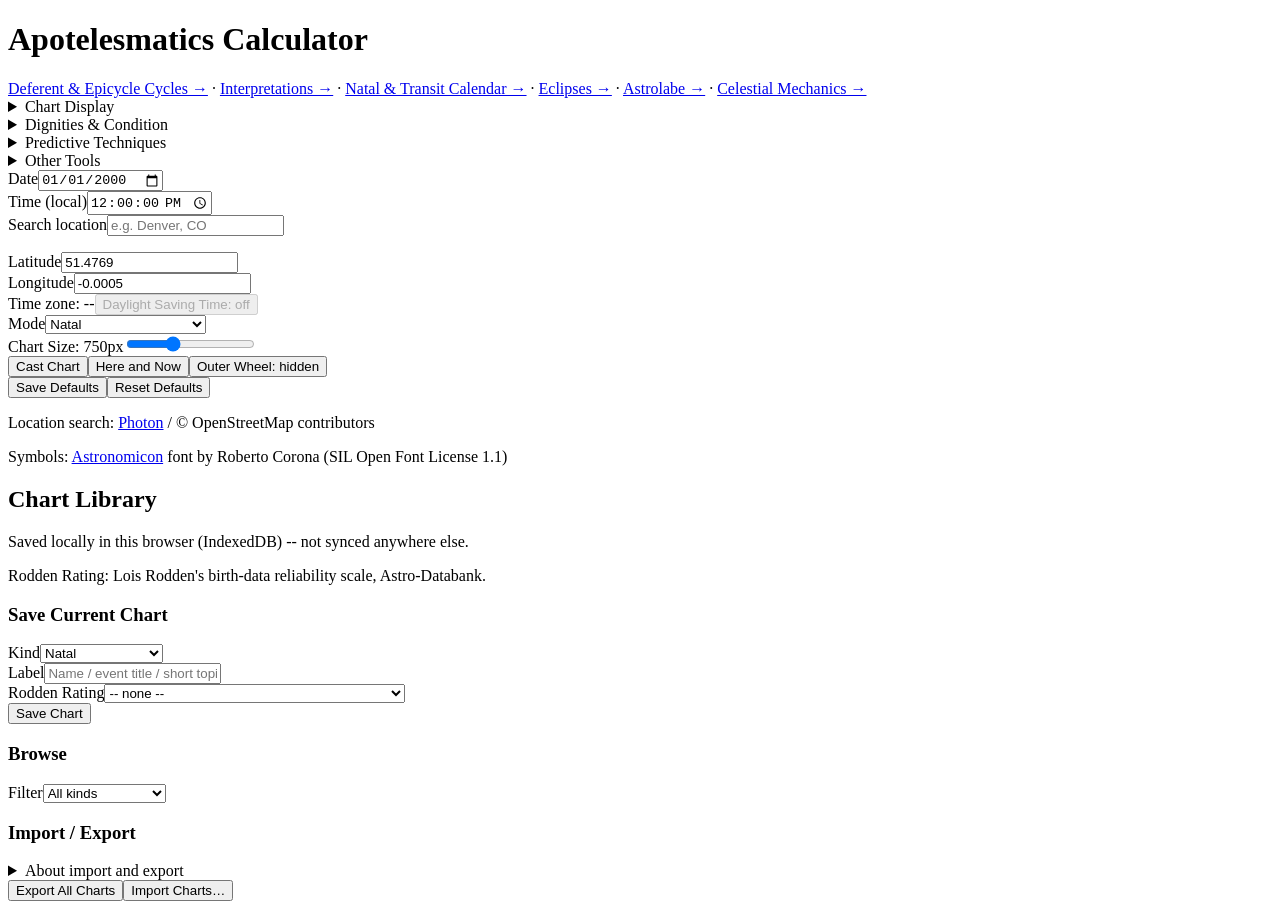
==== commit a19df7b2: "Publish site build" ====
--- a/index.html
+++ b/index.html
@@ -1,9 +1,9 @@
-<!DOCTYPE html><html lang="en" data-astro-cid-lcdefpme><head><meta charset="utf-8"><meta name="viewport" content="width=device-width, initial-scale=1"><meta name="generator" content="Astro v7.1.6"><link rel="icon" type="image/svg+xml" href="/Apotelesmatics/icons/icon.svg"><link rel="icon" type="image/png" sizes="192x192" href="/Apotelesmatics/icons/icon-192.png"><link rel="apple-touch-icon" href="/Apotelesmatics/icons/apple-touch-icon.png"><link rel="manifest" href="/Apotelesmatics/manifest.webmanifest"><meta name="theme-color" content="#1e293b"><title>Apotelesmatics Calculator</title><link rel="stylesheet" href="/Apotelesmatics/_astro/index.BnGitDMZ.css"><style>.app-updates-bar[data-astro-cid-t7mwtut6]{z-index:1000;color:#fff;background:#1e293b;border-radius:8px;align-items:center;gap:12px;max-width:calc(100vw - 32px);padding:10px 14px;font-size:.95rem;display:flex;position:fixed;bottom:16px;left:50%;transform:translate(-50%);box-shadow:0 4px 16px #00000040}.app-updates-bar[data-astro-cid-t7mwtut6][hidden]{display:none}.app-updates-bar[data-astro-cid-t7mwtut6] button[data-astro-cid-t7mwtut6]{cursor:pointer;font:inherit;border:none;border-radius:6px;padding:6px 12px}#app-updates-action[data-astro-cid-t7mwtut6]{color:#1e293b;background:#e8c468;font-weight:600}#app-updates-dismiss[data-astro-cid-t7mwtut6]{color:#fff;background:0 0;padding:2px 6px;font-size:1.2rem;line-height:1}@media print{.app-updates-bar[data-astro-cid-t7mwtut6]{display:none}}
+<!DOCTYPE html><html lang="en" data-astro-cid-lcdefpme><head><meta charset="utf-8"><meta name="viewport" content="width=device-width, initial-scale=1"><meta name="generator" content="Astro v7.1.6"><link rel="icon" type="image/svg+xml" href="/Apotelesmatics/icons/icon.svg"><link rel="icon" type="image/png" sizes="192x192" href="/Apotelesmatics/icons/icon-192.png"><link rel="apple-touch-icon" href="/Apotelesmatics/icons/apple-touch-icon.png"><link rel="manifest" href="/Apotelesmatics/manifest.webmanifest"><meta name="theme-color" content="#1e293b"><title>Apotelesmatics Calculator</title><link rel="stylesheet" href="/Apotelesmatics/_astro/index.BbuSZPfA.css"><style>.app-updates-bar[data-astro-cid-t7mwtut6]{z-index:1000;color:#fff;background:#1e293b;border-radius:8px;align-items:center;gap:12px;max-width:calc(100vw - 32px);padding:10px 14px;font-size:.95rem;display:flex;position:fixed;bottom:16px;left:50%;transform:translate(-50%);box-shadow:0 4px 16px #00000040}.app-updates-bar[data-astro-cid-t7mwtut6][hidden]{display:none}.app-updates-bar[data-astro-cid-t7mwtut6] button[data-astro-cid-t7mwtut6]{cursor:pointer;font:inherit;border:none;border-radius:6px;padding:6px 12px}#app-updates-action[data-astro-cid-t7mwtut6]{color:#1e293b;background:#e8c468;font-weight:600}#app-updates-dismiss[data-astro-cid-t7mwtut6]{color:#fff;background:0 0;padding:2px 6px;font-size:1.2rem;line-height:1}@media print{.app-updates-bar[data-astro-cid-t7mwtut6]{display:none}}
 .sphere-host{aspect-ratio:1;touch-action:none;background:radial-gradient(circle at 50% 45%,#fff 0%,#f1f5f9 70%,#e2e8f0 100%);border-radius:8px;width:min(95vw,750px);position:relative}.sphere-host .sphere-canvas,.sphere-host .sphere-labels{width:100%;height:100%;position:absolute;inset:0}.sphere-host .sphere-labels{cursor:grab}.sphere-label{color:#1f2937;white-space:nowrap;pointer-events:auto;user-select:none;text-shadow:0 0 3px #fff,0 0 3px #fff;font:12px/1 system-ui,sans-serif;transition:opacity .15s}.sphere-cardinal{color:#15803d;font-size:14px;font-weight:700}.sphere-small{color:#475569;font-size:11px}.sphere-angle{color:#b91c1c;font-weight:700}.sphere-house{color:#6b7280;font-size:11px}.sphere-sign,.sphere-planet{font-family:Astronomicon,sans-serif;font-size:19px}.sphere-sign-fire{color:#dc2626}.sphere-sign-earth{color:#16a34a}.sphere-sign-air{color:#2563eb}.sphere-sign-water{color:#9333ea}.sphere-emphasis{color:#0f172a;background:#ffffffd9;border-radius:3px;padding:1px 4px;font-size:13px;font-weight:700}.sphere-star{color:#92400e;font-size:11px}.sphere-star-point{cursor:default;background:#b45309;border-radius:50%;display:block;box-shadow:0 0 0 4px #0000}.sphere-star-point.mag-0{width:7px;height:7px}.sphere-star-point.mag-1{width:5.5px;height:5.5px}.sphere-star-point.mag-2{width:4.5px;height:4.5px}.sphere-star-point.mag-3{width:3.5px;height:3.5px}.sphere-star-point:after{content:attr(data-name);color:#7c2d12;white-space:nowrap;text-shadow:0 0 3px #fff,0 0 3px #fff;opacity:0;pointer-events:none;font:11px/1 system-ui,sans-serif;position:absolute;top:-6px;left:9px}.sphere-star-point:hover:after{opacity:1}
-</style></head><body data-astro-cid-lcdefpme><h1 data-astro-cid-lcdefpme>Apotelesmatics Calculator</h1><div class="natal-chart-app" data-astro-cid-cqwdj5rk><nav class="app-nav" data-astro-cid-cqwdj5rk><a href="/Apotelesmatics/cycles/" data-astro-cid-cqwdj5rk>Deferent &amp; Epicycle Cycles &rarr;</a> · <a href="/Apotelesmatics/interpret/" data-astro-cid-cqwdj5rk>Interpretations &rarr;</a> · <a href="/Apotelesmatics/calendar/" data-astro-cid-cqwdj5rk>Natal &amp; Transit Calendar &rarr;</a> · <a href="/Apotelesmatics/astrolabe/" data-astro-cid-cqwdj5rk>Astrolabe &rarr;</a> · <a href="/Apotelesmatics/models/" data-astro-cid-cqwdj5rk>How the Sphere Works &rarr;</a></nav><form id="birth-form" data-astro-cid-cqwdj5rk><details class="control-group" data-astro-cid-cqwdj5rk><summary data-astro-cid-cqwdj5rk>Chart Display</summary><div class="field-row" data-astro-cid-cqwdj5rk><div class="field" data-astro-cid-cqwdj5rk><span class="tz-label" data-astro-cid-cqwdj5rk>&nbsp;</span><button type="button" id="outer-planets-toggle" class="toggle-btn" aria-pressed="false" data-astro-cid-cqwdj5rk>Outer Planets: hidden</button></div><div class="field" data-astro-cid-cqwdj5rk><label for="house-system-select" data-astro-cid-cqwdj5rk>House System</label><select id="house-system-select" data-astro-cid-cqwdj5rk><option value="alcabitius" data-astro-cid-cqwdj5rk>Alcabitius</option><option value="whole-sign" data-astro-cid-cqwdj5rk>Whole Sign</option><option value="placidus" data-astro-cid-cqwdj5rk>Placidus</option><option value="campanus" data-astro-cid-cqwdj5rk>Campanus</option><option value="equal" data-astro-cid-cqwdj5rk>Equal</option><option value="regiomontanus" data-astro-cid-cqwdj5rk>Regiomontanus</option><option value="porphyry" data-astro-cid-cqwdj5rk>Porphyry</option><option value="topocentric" data-astro-cid-cqwdj5rk>Topocentric</option><option value="meridian" data-astro-cid-cqwdj5rk>Meridian</option><option value="morinus" data-astro-cid-cqwdj5rk>Morinus</option></select><label class="checkbox-label" id="campanus-vertex-field" hidden data-astro-cid-cqwdj5rk><input type="checkbox" id="campanus-vertex-checkbox" data-astro-cid-cqwdj5rk>Use the Antivertex/Vertex as the 1st/7th (polar latitude)</label></div><div class="field" data-astro-cid-cqwdj5rk><label for="bounds-system-select" data-astro-cid-cqwdj5rk>Bounds (Terms) System</label><select id="bounds-system-select" data-astro-cid-cqwdj5rk><option value="tetrabiblos" selected data-astro-cid-cqwdj5rk>Ptolemy (Tetrabiblos)</option><option value="ptolemaic" data-astro-cid-cqwdj5rk>Ptolemy (Lilly)</option><option value="egyptian" data-astro-cid-cqwdj5rk>Egyptian</option><option value="chaldean" data-astro-cid-cqwdj5rk>Chaldean</option></select></div><div class="field" data-astro-cid-cqwdj5rk><span class="tz-label" data-astro-cid-cqwdj5rk>&nbsp;</span><button type="button" id="bounds-toggle" class="toggle-btn" aria-pressed="true" data-astro-cid-cqwdj5rk>Bounds: shown</button></div><div class="field" data-astro-cid-cqwdj5rk><span class="tz-label" data-astro-cid-cqwdj5rk>&nbsp;</span><button type="button" id="decans-toggle" class="toggle-btn" aria-pressed="true" data-astro-cid-cqwdj5rk>Chaldean Decans: shown</button></div><div class="field" data-astro-cid-cqwdj5rk><span class="tz-label" data-astro-cid-cqwdj5rk>&nbsp;</span><button type="button" id="ninth-parts-toggle" class="toggle-btn" aria-pressed="false" data-astro-cid-cqwdj5rk>Ninth Parts: hidden</button></div><div class="field" data-astro-cid-cqwdj5rk><span class="tz-label" data-astro-cid-cqwdj5rk>&nbsp;</span><button type="button" id="twelfth-parts-toggle" class="toggle-btn" aria-pressed="false" data-astro-cid-cqwdj5rk>Twelfth Parts: hidden</button></div><div class="field" data-astro-cid-cqwdj5rk><span class="tz-label" data-astro-cid-cqwdj5rk>&nbsp;</span><button type="button" id="points-toggle" class="toggle-btn" aria-pressed="true" data-astro-cid-cqwdj5rk>Nodes/Lots/Syzygy: shown</button></div><div class="field" data-astro-cid-cqwdj5rk><span class="tz-label" data-astro-cid-cqwdj5rk>&nbsp;</span><button type="button" id="vertex-toggle" class="toggle-btn" aria-pressed="false" data-astro-cid-cqwdj5rk>Vertex: hidden</button></div><div class="field" data-astro-cid-cqwdj5rk><span class="tz-label" data-astro-cid-cqwdj5rk>&nbsp;</span><button type="button" id="sphere-toggle" class="toggle-btn" aria-pressed="false" title="Show the chart as a 3D celestial sphere: horizon, meridian, equator, ecliptic, house lines and planets" data-astro-cid-cqwdj5rk>3D Sphere: off</button></div><div class="field" data-astro-cid-cqwdj5rk><span class="tz-label" data-astro-cid-cqwdj5rk>&nbsp;</span><button type="button" id="horizon-curves-toggle" class="toggle-btn" aria-pressed="false" title="Where the horizon and meridian cross each ecliptic latitude, so a planet off the ecliptic shows on its true side of them" data-astro-cid-cqwdj5rk>Horizon &amp; Meridian: hidden</button></div><div class="field" data-astro-cid-cqwdj5rk><span class="tz-label" data-astro-cid-cqwdj5rk>&nbsp;</span><button type="button" id="aspects-toggle" class="toggle-btn" aria-pressed="true" data-astro-cid-cqwdj5rk>Aspects: shown</button></div><div class="field" data-astro-cid-cqwdj5rk><span class="tz-label" data-astro-cid-cqwdj5rk>&nbsp;</span><button type="button" id="aspect-mode-toggle" class="toggle-btn" aria-pressed="false" data-astro-cid-cqwdj5rk>Aspects: Zodiacal</button></div><div class="field" data-astro-cid-cqwdj5rk><span class="tz-label" data-astro-cid-cqwdj5rk>&nbsp;</span><button type="button" id="antiscia-toggle" class="toggle-btn" aria-pressed="false" data-astro-cid-cqwdj5rk>Antiscia: hidden</button></div><div class="field" data-astro-cid-cqwdj5rk><label for="degree-table-source-select" data-astro-cid-cqwdj5rk>Degrees in Signs Source</label><select id="degree-table-source-select" data-astro-cid-cqwdj5rk><option value="gr-intr" selected data-astro-cid-cqwdj5rk>Abu Ma'shar (Gr. Intr.)</option><option value="al-qabisi" data-astro-cid-cqwdj5rk>al-Qabisi</option></select></div><div class="field" data-astro-cid-cqwdj5rk><span class="tz-label" data-astro-cid-cqwdj5rk>&nbsp;</span><button type="button" id="degree-kinds-toggle" class="toggle-btn" aria-pressed="false" data-astro-cid-cqwdj5rk>Degrees in Signs: hidden</button></div><div class="field" data-astro-cid-cqwdj5rk><span class="tz-label" data-astro-cid-cqwdj5rk>&nbsp;</span><button type="button" id="lunar-mansion-toggle" class="toggle-btn" aria-pressed="false" data-astro-cid-cqwdj5rk>Lunar Mansions: hidden</button></div></div></details><details class="control-group" data-astro-cid-cqwdj5rk><summary data-astro-cid-cqwdj5rk>Dignities &amp; Condition</summary><div class="field-row" data-astro-cid-cqwdj5rk><div class="field" data-astro-cid-cqwdj5rk><span class="tz-label" data-astro-cid-cqwdj5rk>&nbsp;</span><button type="button" id="dignities-toggle" class="toggle-btn" aria-pressed="false" data-astro-cid-cqwdj5rk>Dignities: hidden</button></div><div class="field" data-astro-cid-cqwdj5rk><span class="tz-label" data-astro-cid-cqwdj5rk>&nbsp;</span><button type="button" id="temperament-toggle" class="toggle-btn" aria-pressed="false" data-astro-cid-cqwdj5rk>Temperament: hidden</button></div><div class="field" data-astro-cid-cqwdj5rk><span class="tz-label" data-astro-cid-cqwdj5rk>&nbsp;</span><button type="button" id="hyleg-toggle" class="toggle-btn" aria-pressed="false" data-astro-cid-cqwdj5rk>Hyleg/Alcocoden: hidden</button></div><div class="field" data-astro-cid-cqwdj5rk><span class="tz-label" data-astro-cid-cqwdj5rk>&nbsp;</span><button type="button" id="almuten-toggle" class="toggle-btn" aria-pressed="false" data-astro-cid-cqwdj5rk>Almuten/Victor: hidden</button></div><div class="field" data-astro-cid-cqwdj5rk><span class="tz-label" data-astro-cid-cqwdj5rk>&nbsp;</span><button type="button" id="house-almuten-toggle" class="toggle-btn" aria-pressed="false" data-astro-cid-cqwdj5rk>House Almutens: hidden</button></div><div class="field" data-astro-cid-cqwdj5rk><span class="tz-label" data-astro-cid-cqwdj5rk>&nbsp;</span><button type="button" id="wealth-almuten-toggle" class="toggle-btn" aria-pressed="false" data-astro-cid-cqwdj5rk>Wealth Significator: hidden</button></div><div class="field" data-astro-cid-cqwdj5rk><span class="tz-label" data-astro-cid-cqwdj5rk>&nbsp;</span><button type="button" id="profession-significator-toggle" class="toggle-btn" aria-pressed="false" data-astro-cid-cqwdj5rk>Profession Significator: hidden</button></div><div class="field" data-astro-cid-cqwdj5rk><span class="tz-label" data-astro-cid-cqwdj5rk>&nbsp;</span><button type="button" id="speculum-toggle" class="toggle-btn" aria-pressed="false" data-astro-cid-cqwdj5rk>Speculum: hidden</button></div><div class="field" data-astro-cid-cqwdj5rk><span class="tz-label" data-astro-cid-cqwdj5rk>&nbsp;</span><button type="button" id="hayz-toggle" class="toggle-btn" aria-pressed="false" data-astro-cid-cqwdj5rk>Hayz: hidden</button></div><div class="field" data-astro-cid-cqwdj5rk><span class="tz-label" data-astro-cid-cqwdj5rk>&nbsp;</span><button type="button" id="doryphory-toggle" class="toggle-btn" aria-pressed="false" data-astro-cid-cqwdj5rk>Doryphory: hidden</button></div><div class="field" data-astro-cid-cqwdj5rk><span class="tz-label" data-astro-cid-cqwdj5rk>&nbsp;</span><button type="button" id="aspect-conditions-toggle" class="toggle-btn" aria-pressed="false" data-astro-cid-cqwdj5rk>Aspect Conditions: hidden</button></div><div class="field" data-astro-cid-cqwdj5rk><span class="tz-label" data-astro-cid-cqwdj5rk>&nbsp;</span><button type="button" id="reception-toggle" class="toggle-btn" aria-pressed="false" data-astro-cid-cqwdj5rk>Reception: hidden</button></div></div></details><details class="control-group" data-astro-cid-cqwdj5rk><summary data-astro-cid-cqwdj5rk>Predictive Techniques</summary><div class="field-row" data-astro-cid-cqwdj5rk><div class="field" data-astro-cid-cqwdj5rk><span class="tz-label" data-astro-cid-cqwdj5rk>&nbsp;</span><button type="button" id="firdaria-toggle" class="toggle-btn" aria-pressed="false" data-astro-cid-cqwdj5rk>Firdaria: hidden</button></div><div class="field" data-astro-cid-cqwdj5rk><span class="tz-label" data-astro-cid-cqwdj5rk>&nbsp;</span><button type="button" id="zr-toggle" class="toggle-btn" aria-pressed="false" data-astro-cid-cqwdj5rk>Zodiacal Releasing: hidden</button></div><div class="field" data-astro-cid-cqwdj5rk><span class="tz-label" data-astro-cid-cqwdj5rk>&nbsp;</span><button type="button" id="decennials-toggle" class="toggle-btn" aria-pressed="false" data-astro-cid-cqwdj5rk>Decennials: hidden</button></div></div></details><details class="control-group" data-astro-cid-cqwdj5rk><summary data-astro-cid-cqwdj5rk>Other Tools</summary><div class="field-row" data-astro-cid-cqwdj5rk><div class="field" data-astro-cid-cqwdj5rk><span class="tz-label" data-astro-cid-cqwdj5rk>&nbsp;</span><button type="button" id="lots-toggle" class="toggle-btn" aria-pressed="false" data-astro-cid-cqwdj5rk>Lots: hidden</button></div><div class="field" data-astro-cid-cqwdj5rk><span class="tz-label" data-astro-cid-cqwdj5rk>&nbsp;</span><button type="button" id="fixed-stars-toggle" class="toggle-btn" aria-pressed="false" data-astro-cid-cqwdj5rk>Fixed Stars: hidden</button></div><div class="field" data-astro-cid-cqwdj5rk><span class="tz-label" data-astro-cid-cqwdj5rk>&nbsp;</span><button type="button" id="visibility-toggle" class="toggle-btn" aria-pressed="false" data-astro-cid-cqwdj5rk>Planetary Visibility & Calendar: hidden</button></div><div class="field" data-astro-cid-cqwdj5rk><span class="tz-label" data-astro-cid-cqwdj5rk>&nbsp;</span><button type="button" id="chart-library-toggle" class="toggle-btn" aria-pressed="true" data-astro-cid-cqwdj5rk>Chart Library: shown</button></div><div class="field" data-astro-cid-cqwdj5rk><span class="tz-label" data-astro-cid-cqwdj5rk>&nbsp;</span><button type="button" id="print-buttons-toggle" class="toggle-btn" aria-pressed="false" data-astro-cid-cqwdj5rk>Print Buttons: hidden</button></div></div></details><div class="field" data-astro-cid-cqwdj5rk><label for="date" data-astro-cid-cqwdj5rk>Date</label><input type="date" id="date" name="date" required value="2000-01-01" data-astro-cid-cqwdj5rk></div><div class="field" data-astro-cid-cqwdj5rk><label for="time" data-astro-cid-cqwdj5rk>Time (local)</label><input type="time" id="time" name="time" step="1" required value="12:00" data-astro-cid-cqwdj5rk></div><div class="field location-search" data-astro-cid-cqwdj5rk><label for="locationSearch" data-astro-cid-cqwdj5rk>Search location</label><input type="text" id="locationSearch" name="locationSearch" placeholder="e.g. Denver, CO" autocomplete="off" data-astro-cid-cqwdj5rk><ul id="location-results" hidden data-astro-cid-cqwdj5rk></ul><p id="location-status" class="status" aria-live="polite" data-astro-cid-cqwdj5rk></p></div><div class="field" data-astro-cid-cqwdj5rk><label for="latitude" data-astro-cid-cqwdj5rk>Latitude</label><input type="number" id="latitude" name="latitude" required step="any" min="-90" max="90" value="51.4769" data-astro-cid-cqwdj5rk></div><div class="field" data-astro-cid-cqwdj5rk><label for="longitude" data-astro-cid-cqwdj5rk>Longitude</label><input type="number" id="longitude" name="longitude" required step="any" min="-180" max="180" value="-0.0005" data-astro-cid-cqwdj5rk></div><div class="field" data-astro-cid-cqwdj5rk><span class="tz-label" id="tz-label" data-astro-cid-cqwdj5rk>Time zone: --</span><button type="button" id="dst-toggle" class="toggle-btn" aria-pressed="false" disabled data-astro-cid-cqwdj5rk>Daylight Saving Time: off</button></div><div class="field" data-astro-cid-cqwdj5rk><label for="chart-mode-select" data-astro-cid-cqwdj5rk>Mode</label><select id="chart-mode-select" data-astro-cid-cqwdj5rk><option value="natal" data-astro-cid-cqwdj5rk>Natal</option><option value="walk" data-astro-cid-cqwdj5rk>Walk</option><option value="profections" data-astro-cid-cqwdj5rk>Profections</option><option value="directions" data-astro-cid-cqwdj5rk>Directions</option><option value="solar-return" data-astro-cid-cqwdj5rk>Solar Return</option><option value="secondary-progression" data-astro-cid-cqwdj5rk>Secondary Progression</option><option value="horary" data-astro-cid-cqwdj5rk>Horary</option><option value="electional" data-astro-cid-cqwdj5rk>Electional</option><option value="mundane" data-astro-cid-cqwdj5rk>Mundane</option></select></div><div class="field" data-astro-cid-cqwdj5rk><label for="chart-size" data-astro-cid-cqwdj5rk>Chart Size: <span id="chart-size-value" data-astro-cid-cqwdj5rk>750px</span></label><input type="range" id="chart-size" min="400" max="1400" step="25" value="750" data-astro-cid-cqwdj5rk></div><div class="field" title="The classical &quot;N-degree rule&quot;: a planet in the last few degrees of a cadent house is still treated as angular. Affects the Hyleg/Alcocoden calculator and Accidental Dignities' house score only -- not essential dignities, sect, or the plain planet table." data-astro-cid-cqwdj5rk><label for="cusp-offset-input" data-astro-cid-cqwdj5rk>Cusp Offset (deg)</label><input type="number" id="cusp-offset-input" min="-30" max="30" step="1" value="0" data-astro-cid-cqwdj5rk></div><button type="submit" data-astro-cid-cqwdj5rk>Cast Chart</button><button type="button" id="here-now-btn" data-astro-cid-cqwdj5rk>Here and Now</button><button type="button" id="outer-wheel-toggle" class="toggle-btn" aria-pressed="false" data-astro-cid-cqwdj5rk>Outer Wheel: hidden</button></form><div class="field" data-astro-cid-cqwdj5rk><button type="button" id="save-defaults-btn" data-astro-cid-cqwdj5rk>Save Defaults</button><button type="button" id="reset-defaults-btn" data-astro-cid-cqwdj5rk>Reset Defaults</button><span id="settings-status-msg" class="status" aria-live="polite" data-astro-cid-cqwdj5rk></span></div><p class="attribution" data-astro-cid-cqwdj5rk>Location search: <a href="https://photon.komoot.io/" target="_blank" rel="noopener" data-astro-cid-cqwdj5rk>Photon</a> / &copy; OpenStreetMap contributors</p><p class="attribution" data-astro-cid-cqwdj5rk>Symbols: <a href="https://astronomicon.co/" target="_blank" rel="noopener" data-astro-cid-cqwdj5rk>Astronomicon</a> font by Roberto Corona (SIL Open Font License 1.1)</p><p id="reliability-warning" class="warning" hidden data-astro-cid-cqwdj5rk>The selected house system isn't reliably defined for this chart this close to the pole -- cusps and house placements shown may be inaccurate.</p><p id="polar-warning" class="warning" hidden data-astro-cid-cqwdj5rk></p><div id="walk-panel" hidden data-astro-cid-cqwdj5rk><div class="field" data-astro-cid-cqwdj5rk><label for="walk-step-count" data-astro-cid-cqwdj5rk>Every</label><input type="number" id="walk-step-count" min="1" step="1" value="1" data-astro-cid-cqwdj5rk><select id="walk-step-unit" data-astro-cid-cqwdj5rk><option value="second" data-astro-cid-cqwdj5rk>Seconds</option><option value="minute" data-astro-cid-cqwdj5rk>Minutes</option><option value="hour" data-astro-cid-cqwdj5rk>Hours</option><option value="day" selected data-astro-cid-cqwdj5rk>Days</option><option value="week" data-astro-cid-cqwdj5rk>Weeks</option><option value="month" data-astro-cid-cqwdj5rk>Months</option><option value="year" data-astro-cid-cqwdj5rk>Years</option></select><button type="button" id="walk-back-btn" aria-label="Step back" data-astro-cid-cqwdj5rk>&larr; Back</button><button type="button" id="walk-play-btn" data-astro-cid-cqwdj5rk>Play</button><button type="button" id="walk-forward-btn" aria-label="Step forward" data-astro-cid-cqwdj5rk>Forward &rarr;</button><button type="button" id="walk-reset-btn" data-astro-cid-cqwdj5rk>Reset to Birth</button><button type="button" id="walk-now-btn" data-astro-cid-cqwdj5rk>Jump to Now</button></div><div id="walk-date-picker" class="field" hidden data-astro-cid-cqwdj5rk><label for="walk-year-input" data-astro-cid-cqwdj5rk>Jump to</label><input type="number" id="walk-year-input" step="1" placeholder="Year" data-astro-cid-cqwdj5rk><select id="walk-month-select" data-astro-cid-cqwdj5rk><option value="1" data-astro-cid-cqwdj5rk>Jan</option><option value="2" data-astro-cid-cqwdj5rk>Feb</option><option value="3" data-astro-cid-cqwdj5rk>Mar</option><option value="4" data-astro-cid-cqwdj5rk>Apr</option><option value="5" data-astro-cid-cqwdj5rk>May</option><option value="6" data-astro-cid-cqwdj5rk>Jun</option><option value="7" data-astro-cid-cqwdj5rk>Jul</option><option value="8" data-astro-cid-cqwdj5rk>Aug</option><option value="9" data-astro-cid-cqwdj5rk>Sep</option><option value="10" data-astro-cid-cqwdj5rk>Oct</option><option value="11" data-astro-cid-cqwdj5rk>Nov</option><option value="12" data-astro-cid-cqwdj5rk>Dec</option></select><select id="walk-day-select" data-astro-cid-cqwdj5rk></select><button type="button" id="walk-date-go-btn" data-astro-cid-cqwdj5rk>Go</button></div><div id="profection-options" class="field" hidden data-astro-cid-cqwdj5rk><label for="profection-method-select" data-astro-cid-cqwdj5rk>Method</label><select id="profection-method-select" data-astro-cid-cqwdj5rk><option value="continuous" selected data-astro-cid-cqwdj5rk>Continuous</option><option value="hellenistic" data-astro-cid-cqwdj5rk>Hellenistic (sign per year)</option></select><label class="checkbox-label" data-astro-cid-cqwdj5rk><input type="checkbox" id="profection-whole-sign-checkbox" data-astro-cid-cqwdj5rk>Whole Sign (both wheels)</label></div><p id="walk-date-label" class="status" aria-live="polite" data-astro-cid-cqwdj5rk></p><p id="profection-status" class="status" aria-live="polite" hidden data-astro-cid-cqwdj5rk></p></div><div id="outer-wheel-panel" hidden data-astro-cid-cqwdj5rk><div class="field" data-astro-cid-cqwdj5rk><label for="outer-wheel-kind-select" data-astro-cid-cqwdj5rk>Outer Wheel</label><select id="outer-wheel-kind-select" data-astro-cid-cqwdj5rk><option value="transit" selected data-astro-cid-cqwdj5rk>Transits</option><option value="solar-return" data-astro-cid-cqwdj5rk>Solar Return</option><option value="secondary-progression" data-astro-cid-cqwdj5rk>Secondary Progression</option></select></div><div id="outer-wheel-step-field" class="field" data-astro-cid-cqwdj5rk><label for="outer-wheel-step-count" data-astro-cid-cqwdj5rk>Every</label><input type="number" id="outer-wheel-step-count" min="1" step="1" value="1" data-astro-cid-cqwdj5rk><select id="outer-wheel-step-unit" data-astro-cid-cqwdj5rk><option value="second" data-astro-cid-cqwdj5rk>Seconds</option><option value="minute" data-astro-cid-cqwdj5rk>Minutes</option><option value="hour" data-astro-cid-cqwdj5rk>Hours</option><option value="day" selected data-astro-cid-cqwdj5rk>Days</option><option value="week" data-astro-cid-cqwdj5rk>Weeks</option><option value="month" data-astro-cid-cqwdj5rk>Months</option><option value="year" data-astro-cid-cqwdj5rk>Years</option></select><button type="button" id="outer-wheel-back-btn" aria-label="Step back" data-astro-cid-cqwdj5rk>&larr; Back</button><button type="button" id="outer-wheel-play-btn" data-astro-cid-cqwdj5rk>Play</button><button type="button" id="outer-wheel-forward-btn" aria-label="Step forward" data-astro-cid-cqwdj5rk>Forward &rarr;</button><button type="button" id="outer-wheel-now-btn" data-astro-cid-cqwdj5rk>Jump to Now</button></div><div id="outer-wheel-sr-options" class="field" hidden data-astro-cid-cqwdj5rk><label for="outer-wheel-sr-year" data-astro-cid-cqwdj5rk>Year</label><input type="number" id="outer-wheel-sr-year" min="1" max="9999" step="1" data-astro-cid-cqwdj5rk><label for="outer-wheel-sr-quarter" data-astro-cid-cqwdj5rk>Quarter</label><select id="outer-wheel-sr-quarter" data-astro-cid-cqwdj5rk><option value="0" data-astro-cid-cqwdj5rk>Q1 (0&deg;)</option><option value="1" data-astro-cid-cqwdj5rk>Q2 (90&deg;)</option><option value="2" data-astro-cid-cqwdj5rk>Q3 (180&deg;)</option><option value="3" data-astro-cid-cqwdj5rk>Q4 (270&deg;)</option></select></div><p id="outer-wheel-date-label" class="status" aria-live="polite" data-astro-cid-cqwdj5rk></p></div><div id="chart-row" data-astro-cid-cqwdj5rk><div id="chart-mount" data-astro-cid-cqwdj5rk></div><div id="sphere-panel" hidden data-astro-cid-cqwdj5rk><div id="sphere-mount" class="sphere-host" aria-label="3D celestial sphere: drag to turn, scroll to zoom" data-astro-cid-cqwdj5rk></div><div class="field sphere-controls" data-astro-cid-cqwdj5rk><label for="sphere-view-select" data-astro-cid-cqwdj5rk>View</label><select id="sphere-view-select" data-astro-cid-cqwdj5rk></select><span class="status" data-astro-cid-cqwdj5rk>Drag to turn, scroll or pinch to zoom. Hover a glyph for its position.</span></div></div><div id="current-lords-panel" hidden data-astro-cid-cqwdj5rk><h3 data-astro-cid-cqwdj5rk>Current Lords</h3><table id="current-lords-table" data-astro-cid-cqwdj5rk><thead data-astro-cid-cqwdj5rk><tr data-astro-cid-cqwdj5rk><th data-astro-cid-cqwdj5rk>Significator</th><th data-astro-cid-cqwdj5rk>Lord of Terms</th><th data-astro-cid-cqwdj5rk>Lord of Rays</th></tr></thead><tbody data-astro-cid-cqwdj5rk></tbody></table></div><div id="solar-return-lords-panel" hidden data-astro-cid-cqwdj5rk><h3 data-astro-cid-cqwdj5rk>Solar Return Lords</h3><table id="solar-return-lords-table" data-astro-cid-cqwdj5rk><tbody data-astro-cid-cqwdj5rk><tr data-astro-cid-cqwdj5rk><th data-astro-cid-cqwdj5rk>Lord of the Year</th><td id="sr-lord-of-year" data-astro-cid-cqwdj5rk>--</td></tr><tr data-astro-cid-cqwdj5rk><th data-astro-cid-cqwdj5rk>Lord of the SR Bound</th><td id="sr-lord-of-bound" data-astro-cid-cqwdj5rk>--</td></tr><tr data-astro-cid-cqwdj5rk><th data-astro-cid-cqwdj5rk>Lord of Rays</th><td id="sr-lord-of-rays" data-astro-cid-cqwdj5rk>--</td></tr></tbody></table></div><div id="progressed-lunation-panel" hidden data-astro-cid-cqwdj5rk><h3 data-astro-cid-cqwdj5rk>Progressed Lunation</h3><table id="progressed-lunation-table" data-astro-cid-cqwdj5rk><tbody data-astro-cid-cqwdj5rk><tr data-astro-cid-cqwdj5rk><th data-astro-cid-cqwdj5rk>Progressed Sun</th><td id="prog-lunation-sun" data-astro-cid-cqwdj5rk>--</td></tr><tr data-astro-cid-cqwdj5rk><th data-astro-cid-cqwdj5rk>Progressed Moon</th><td id="prog-lunation-moon" data-astro-cid-cqwdj5rk>--</td></tr><tr data-astro-cid-cqwdj5rk><th data-astro-cid-cqwdj5rk>Phase</th><td id="prog-lunation-phase" data-astro-cid-cqwdj5rk>--</td></tr></tbody></table></div><div id="profection-lords-panel" hidden data-astro-cid-cqwdj5rk><h3 data-astro-cid-cqwdj5rk>Primary Direction Lords</h3><p class="attribution" data-astro-cid-cqwdj5rk>Mundane Placidus Semi-Arc, Ray Crossing, Placidus key -- this app's default primary-direction configuration, independent of whatever the Directions panel itself currently has selected.</p><table id="profection-lords-table" data-astro-cid-cqwdj5rk><thead data-astro-cid-cqwdj5rk><tr data-astro-cid-cqwdj5rk><th data-astro-cid-cqwdj5rk>Significator</th><th data-astro-cid-cqwdj5rk>Lord of Terms</th><th data-astro-cid-cqwdj5rk>Lord of Rays</th></tr></thead><tbody data-astro-cid-cqwdj5rk></tbody></table><details id="profection-lords-details" data-astro-cid-cqwdj5rk><summary data-astro-cid-cqwdj5rk>Show all significators</summary><table id="profection-lords-extra-table" data-astro-cid-cqwdj5rk><thead data-astro-cid-cqwdj5rk><tr data-astro-cid-cqwdj5rk><th data-astro-cid-cqwdj5rk>Significator</th><th data-astro-cid-cqwdj5rk>Lord of Terms</th><th data-astro-cid-cqwdj5rk>Lord of Rays</th></tr></thead><tbody data-astro-cid-cqwdj5rk></tbody></table></details></div><div id="upcoming-profections-panel" hidden data-astro-cid-cqwdj5rk><h3 data-astro-cid-cqwdj5rk>Upcoming Profections</h3><p class="attribution" data-astro-cid-cqwdj5rk>Each significator's own continuous annual profection (30&deg;/year, always smoothly interpolated here regardless of the Method dropdown above -- aspect timing needs continuous motion to be well defined), walked forward 30&deg; -- about one year -- from the current walk date: both when it's about to enter a new sign (Lord of the Year) AND when it exactly conjoins/sextiles/squares/trines/opposes one of the natal chart's own 7 classical planets. A short look-ahead, not a full lifetime table -- usually a handful of rows.</p><h4 data-astro-cid-cqwdj5rk>Ascendant</h4><table id="upcoming-profections-ascendant-table" data-astro-cid-cqwdj5rk><thead data-astro-cid-cqwdj5rk><tr data-astro-cid-cqwdj5rk><th data-astro-cid-cqwdj5rk>Date</th><th data-astro-cid-cqwdj5rk>Event</th></tr></thead><tbody data-astro-cid-cqwdj5rk></tbody></table><div class="field" data-astro-cid-cqwdj5rk><label for="upcoming-profections-significator-select" data-astro-cid-cqwdj5rk>Significator</label><select id="upcoming-profections-significator-select" data-astro-cid-cqwdj5rk><option value="sun" data-astro-cid-cqwdj5rk>Sun</option><option value="moon" data-astro-cid-cqwdj5rk>Moon</option><option value="fortune" data-astro-cid-cqwdj5rk>Lot of Fortune</option><option value="midheaven" data-astro-cid-cqwdj5rk>Midheaven</option><option value="spirit" data-astro-cid-cqwdj5rk>Lot of Spirit</option><option value="syzygy" data-astro-cid-cqwdj5rk>Prenatal Syzygy</option><option value="mercury" data-astro-cid-cqwdj5rk>Mercury</option><option value="venus" data-astro-cid-cqwdj5rk>Venus</option><option value="mars" data-astro-cid-cqwdj5rk>Mars</option><option value="jupiter" data-astro-cid-cqwdj5rk>Jupiter</option><option value="saturn" data-astro-cid-cqwdj5rk>Saturn</option><option value="descendant" data-astro-cid-cqwdj5rk>Descendant</option><option value="ic" data-astro-cid-cqwdj5rk>IC</option></select></div><table id="upcoming-profections-other-table" data-astro-cid-cqwdj5rk><thead data-astro-cid-cqwdj5rk><tr data-astro-cid-cqwdj5rk><th data-astro-cid-cqwdj5rk>Date</th><th data-astro-cid-cqwdj5rk>Event</th></tr></thead><tbody data-astro-cid-cqwdj5rk></tbody></table></div></div><details id="rectify-panel" open hidden data-astro-cid-cqwdj5rk><summary data-astro-cid-cqwdj5rk>Rectification</summary><details class="explanation" data-astro-cid-cqwdj5rk><summary data-astro-cid-cqwdj5rk>About this tool</summary><p class="attribution" data-astro-cid-cqwdj5rk>Nudge the birth time and watch how a list of known life events lines up with the predictive techniques at each trial time. Nudging changes the chart's actual birth time, so the wheel and every other mode (Directions, Profections, Solar Return) follow the trial time too; the recorded time is kept so you can revert, or save the trial time to the chart once you're satisfied. Primary directions use the Directions panel's own type, technique and key (Ray Crossing), for the significators that move with the birth time: the Ascendant, Midheaven, Sun, Moon, Lots of Fortune and Spirit, and the prenatal Syzygy -- each directed or converse by its own hemisphere. A direction "matches" an event when it perfects within the window either side of the event's date; one whose promissor rules or occupies the event's house is marked &#9733;. Profections follow the Profections panel's Method. With "Quarterly by Ascendant" (in the Solar Return column's heading), each event gets the quarterly return in force, as with mundane ingresses: the annual return's Ascendant in a fixed sign stands for the whole year, in a mutable sign it is renewed at Q3 (180&deg;), in a cardinal sign at every quarter; unticked, every event uses the annual return. Events and characteristics are kept with the chart in the Chart Library (save the chart there first) and travel with export/import.</p></details><p id="rectify-time-label" class="status" aria-live="polite" data-astro-cid-cqwdj5rk></p><div class="field" data-astro-cid-cqwdj5rk><label for="rectify-step-count" data-astro-cid-cqwdj5rk>Nudge by</label><input type="number" id="rectify-step-count" min="1" step="1" value="1" data-astro-cid-cqwdj5rk><select id="rectify-step-unit" data-astro-cid-cqwdj5rk><option value="1" data-astro-cid-cqwdj5rk>Seconds</option><option value="60" selected data-astro-cid-cqwdj5rk>Minutes</option><option value="3600" data-astro-cid-cqwdj5rk>Hours</option></select><button type="button" id="rectify-earlier-btn" data-astro-cid-cqwdj5rk>&larr; Earlier</button><button type="button" id="rectify-later-btn" data-astro-cid-cqwdj5rk>Later &rarr;</button><button type="button" id="rectify-revert-btn" data-astro-cid-cqwdj5rk>Revert to Recorded Time</button><button type="button" id="rectify-save-time-btn" data-astro-cid-cqwdj5rk>Save Trial Time to Chart</button></div><div class="field" data-astro-cid-cqwdj5rk><label for="rectify-window-months" data-astro-cid-cqwdj5rk>Match window &plusmn;</label><input type="number" id="rectify-window-months" min="0.5" max="36" step="0.5" value="6" data-astro-cid-cqwdj5rk><span data-astro-cid-cqwdj5rk>months</span><label class="checkbox-label" data-astro-cid-cqwdj5rk><input type="checkbox" id="rectify-sr-checkbox" checked data-astro-cid-cqwdj5rk>Solar returns</label></div><p id="rectify-settings-label" class="status" data-astro-cid-cqwdj5rk></p><p id="rectify-status" class="status" aria-live="polite" data-astro-cid-cqwdj5rk></p><h3 data-astro-cid-cqwdj5rk>Trial Chart</h3><p id="rectify-trial-summary" data-astro-cid-cqwdj5rk></p><h3 data-astro-cid-cqwdj5rk>Characteristics</h3><div class="field" data-astro-cid-cqwdj5rk><label for="rectify-trait-input" data-astro-cid-cqwdj5rk>Add</label><input type="text" id="rectify-trait-input" placeholder="e.g. tall and lean, dark hair, quick-tempered" size="40" data-astro-cid-cqwdj5rk><button type="button" id="rectify-trait-add-btn" data-astro-cid-cqwdj5rk>Add</button></div><ul id="rectify-trait-list" data-astro-cid-cqwdj5rk></ul><h3 data-astro-cid-cqwdj5rk>Life Events</h3><div class="field" data-astro-cid-cqwdj5rk><label for="rectify-event-date" data-astro-cid-cqwdj5rk>Date</label><input type="date" id="rectify-event-date" data-astro-cid-cqwdj5rk><label for="rectify-event-label" data-astro-cid-cqwdj5rk>Event</label><input type="text" id="rectify-event-label" placeholder="e.g. married, father died, new job" size="28" data-astro-cid-cqwdj5rk><label for="rectify-event-house" data-astro-cid-cqwdj5rk>Topic</label><select id="rectify-event-house" data-astro-cid-cqwdj5rk><option value="" data-astro-cid-cqwdj5rk>--</option><option value="1" data-astro-cid-cqwdj5rk>1st -- body, life, character</option><option value="2" data-astro-cid-cqwdj5rk>2nd -- money, possessions</option><option value="3" data-astro-cid-cqwdj5rk>3rd -- siblings, short journeys</option><option value="4" data-astro-cid-cqwdj5rk>4th -- father, home, land</option><option value="5" data-astro-cid-cqwdj5rk>5th -- children, pleasure</option><option value="6" data-astro-cid-cqwdj5rk>6th -- illness, servants</option><option value="7" data-astro-cid-cqwdj5rk>7th -- marriage, partners, open enemies</option><option value="8" data-astro-cid-cqwdj5rk>8th -- death, inheritance</option><option value="9" data-astro-cid-cqwdj5rk>9th -- long journeys, religion, learning</option><option value="10" data-astro-cid-cqwdj5rk>10th -- career, honour, mother</option><option value="11" data-astro-cid-cqwdj5rk>11th -- friends, hopes, patrons</option><option value="12" data-astro-cid-cqwdj5rk>12th -- confinement, secret enemies</option></select><button type="button" id="rectify-event-add-btn" data-astro-cid-cqwdj5rk>Add Event</button></div><div class="wide-table-scroll" data-astro-cid-cqwdj5rk><table id="rectify-events-table" hidden data-astro-cid-cqwdj5rk><thead data-astro-cid-cqwdj5rk><tr data-astro-cid-cqwdj5rk><th data-astro-cid-cqwdj5rk>Date</th><th data-astro-cid-cqwdj5rk>Event</th><th data-astro-cid-cqwdj5rk>Age</th><th data-astro-cid-cqwdj5rk>Profection</th><th data-astro-cid-cqwdj5rk>Directions in window</th><th id="rectify-sr-col-header" data-astro-cid-cqwdj5rk>Solar Return<label class="checkbox-label rectify-sr-quarterly-label" title="Fixed annual Ascendant: Q1 all year. Mutable: Q1 and Q3. Cardinal: every quarter." data-astro-cid-cqwdj5rk><input type="checkbox" id="rectify-sr-quarterly-checkbox" checked data-astro-cid-cqwdj5rk>Quarterly by Ascendant</label></th><th data-astro-cid-cqwdj5rk></th></tr></thead><tbody data-astro-cid-cqwdj5rk></tbody></table></div><h3 data-astro-cid-cqwdj5rk>Scan Birth Times</h3><div class="field" data-astro-cid-cqwdj5rk><label for="rectify-scan-range" data-astro-cid-cqwdj5rk>Range &plusmn;</label><input type="number" id="rectify-scan-range" min="1" max="720" step="1" value="120" data-astro-cid-cqwdj5rk><span data-astro-cid-cqwdj5rk>minutes, every</span><input type="number" id="rectify-scan-step" min="5" max="3600" step="5" value="60" data-astro-cid-cqwdj5rk><span data-astro-cid-cqwdj5rk>seconds</span><button type="button" id="rectify-scan-btn" data-astro-cid-cqwdj5rk>Scan</button><button type="button" id="rectify-scan-stop-btn" hidden data-astro-cid-cqwdj5rk>Stop</button></div><p id="rectify-scan-status" class="status" aria-live="polite" data-astro-cid-cqwdj5rk></p><div class="wide-table-scroll" data-astro-cid-cqwdj5rk><table id="rectify-scan-table" hidden data-astro-cid-cqwdj5rk><thead data-astro-cid-cqwdj5rk><tr data-astro-cid-cqwdj5rk><th data-astro-cid-cqwdj5rk>Trial time</th><th data-astro-cid-cqwdj5rk>Offset</th><th data-astro-cid-cqwdj5rk>Ascendant</th><th data-astro-cid-cqwdj5rk>Midheaven</th><th data-astro-cid-cqwdj5rk>Events matched</th><th data-astro-cid-cqwdj5rk>Topical</th><th data-astro-cid-cqwdj5rk>Mean |days|</th><th data-astro-cid-cqwdj5rk></th></tr></thead><tbody data-astro-cid-cqwdj5rk></tbody></table></div></details><div id="directions-panel" hidden data-astro-cid-cqwdj5rk><h2 data-astro-cid-cqwdj5rk>Primary Directions -- General Condition</h2><details class="explanation" data-astro-cid-cqwdj5rk><summary data-astro-cid-cqwdj5rk>About this technique</summary><p class="attribution" data-astro-cid-cqwdj5rk><strong data-astro-cid-cqwdj5rk>Zodiacal</strong> directions use the classical "arc of direction" technique, read directly from al-Qabisi, <em data-astro-cid-cqwdj5rk>Introductions to Astrology</em> IV.11-14 (Dykes trans.) -- one of several astrologers who transmit this method, not its inventor. A significator is directed forward to a target degree, and the arc between them converts to time at one year per degree (al-Qabisi's own explicit sub-degree rate: a month per 5', 6 days per 1', i.e. a flat 360-day nominal year). The arc itself is a proportional blend of a pure right-ascension arc and a pure oblique-ascension arc, weighted by how far the significator sits through its own quadrant (its semi-diurnal or semi-nocturnal arc) -- reducing exactly to a plain right-ascension arc when the significator sits on the Midheaven or IC, and to a plain oblique-ascension arc on the Ascendant or Descendant. Five traditional significators can be directed (Ascendant: body; Sun: honor and dignity; Moon: soul and marriage; Lot of Fortune: wealth; Midheaven: career and mastery), plus two further points offered here using the same technique, beyond al-Qabisi's own five: the Lot of Spirit and the prenatal Syzygy. Each is directed through either of two targets: the bound (term) lord of wherever the significator currently sits, walking sign by sign through successive bounds ("distribution through the bounds," with a secondary "lord of the rays" annotation whenever some other planet's own aspect ray to the significator happens to perfect during that same bound period); or successive planetary aspect rays (conjunction/sextile/square/trine/opposition), nearest first. Whichever bounds system is selected above is used. Every point involved -- bound cusps, aspect rays, the significator itself -- is treated as if it sat exactly on the ecliptic; exact for the Ascendant/Midheaven/bound-cusps, but an approximation whenever a real planet is directed to another real planet, since planets have their own ecliptic latitude. This is the natal "general condition" only -- profection-scaled and solar-return-scaled variants are a separate, later feature. When the significator falls in the descending quadrant (houses 7-9, from the Descendant to the Midheaven), Ibn Ezra's account of Ptolemy directs it backward (against the order of the signs) instead of forward -- a genuinely disputed point in the tradition itself (Dorotheus argued for always-forward directing), offered here as an option rather than a correction.</p><p class="attribution" data-astro-cid-cqwdj5rk><strong data-astro-cid-cqwdj5rk>Mundane</strong> directions use <strong data-astro-cid-cqwdj5rk>Placidus Semi-Arc</strong>, a genuinely latitude-aware technique using each point's true right ascension and declination instead of the ecliptic-only approximation above: the promissor's own proportional position through its semi-arc (diurnal if above the horizon, nocturnal if below) is projected onto the significator's own semi-arc, and the arc of direction is the difference between that projected position and the significator's own natal one. Read here directly from Martin Gansten's <em data-astro-cid-cqwdj5rk>Primary Directions</em> (Appendix I, "proportional semi-arcs"), a modern source documenting Placidus's own method -- the term applies regardless of latitude data, so it's labeled the same either way. Real planetary latitude is always used here (only the Moon, among the seven significators, actually has any -- the Ascendant, Midheaven, Sun, Lot of Fortune, Lot of Spirit, and prenatal Syzygy all sit exactly on the ecliptic by definition): that's the entire point of a mundane technique, so there's no separate latitude-on/off toggle -- pick Zodiacal above instead for an ecliptic-only technique. There is no mundane walk through the bounds: the source computes single planet-to-planet arcs directly (its own worked example is one such arc), and an earlier attempt here to extend it into a bound-by-bound walk produced non-increasing ages partway through the zodiac -- a real bug, not a rare edge case, so that extension has been dropped rather than left half-working. Instead, Bound Distribution under Mundane walks the bounds zodiacally (as under Zodiacal) and fills each bound's Lord of Rays with the <em data-astro-cid-cqwdj5rk>mundane</em> directions (by whichever technique is selected) that perfect within it -- so the bound lords and the mundane aspects can be read together without switching types. Every walk is computed either fully <strong data-astro-cid-cqwdj5rk>direct</strong> (promissor carried to the significator) or fully <strong data-astro-cid-cqwdj5rk>converse</strong> (significator carried to the promissor) -- Martin Gansten's own distinction, Chapter 1 of <em data-astro-cid-cqwdj5rk>Primary Directions</em> -- decided once for the whole significator, not per event, shown in the table's own Motion column. Defaults by hemisphere (eastern significators direct, western converse) and is switchable below. The Ascendant and Midheaven use a different, simpler formula from the rest (Gansten's own sec. 2/3, "directing a point to the meridian/horizon") rather than the proportional semi-arc projection above, since that projection is explicitly scoped by its own source to non-angular points only. For Ray Crossing specifically, a mundane sextile/square/trine/opposition is <em data-astro-cid-cqwdj5rk>not</em> an ecliptic-longitude offset the way it is under Zodiacal above -- for the Ascendant and Midheaven it's a proportion of each classical planet's own semi-arc in right-ascension space (Raphael's classical semi-arc-trisection house-cusp construction,<em data-astro-cid-cqwdj5rk>Star Manual</em>, "Of Mundane Primary Directions to the Angles"), reproducing a real chart's own published mundane directions exactly once implemented this way (an earlier version here used the ecliptic-offset construction and disagreed with real published output by tens of degrees for several events). Ray Crossing for the Sun/Moon/Lot of Fortune significators still uses the older ecliptic-offset construction for now -- extending the semi-arc trisection to planet-to-planet aspects (not just planet-to-angle) needs to handle a promissor's ray crossing into an adjacent quadrant with a different semi-arc, which the angular case never faces, and there's no published reference data on hand yet to verify it against.</p><p class="attribution" data-astro-cid-cqwdj5rk>Mundane's own <strong data-astro-cid-cqwdj5rk>Technique</strong> choice affects a non-angular significator's own CONJUNCTION/OPPOSITION candidate: <strong data-astro-cid-cqwdj5rk>Placidus Semi-Arc</strong> (the default) is the construction described just above, with Gansten's own Placidean "under the pole" (4b) substituted in for the one specific case that construction is known to get wrong.<strong data-astro-cid-cqwdj5rk>Regiomontanus</strong> instead always uses Gansten's Regiomontanian circles-of-position formula (4c, the same construction the Zodiacal Technique select's own Regiomontanus option uses, fed real mundane right ascension/declination) for conjunction/opposition, regardless of that known-bad case -- with an extra correction of its own, an antipodal substitution for a promissor that natally sits closer to the significator's opposite degree than to the significator itself (this formula, unlike plain 4a, has no automatic conjunction/opposition duality built in). <strong data-astro-cid-cqwdj5rk>Regiomontanus</strong> also replaces sextile/square/trine with a genuine circles-of-position construction (finding the significator's own equatorial division point via the horizon's north/south-point axis, then locating each promissor's own crossing of the division points 60/90/120 degrees around it) rather than the semi-arc-trisection construction Placidus Semi-Arc keeps using for that case. All five aspects are verified against a real 11-row Janus table (Sun significator, converse motion, a reference nativity) to within a few arcseconds.</p><p class="attribution" data-astro-cid-cqwdj5rk>The Ascendant and Descendant (angular significators) get the same all-five-aspects treatment under <strong data-astro-cid-cqwdj5rk>Regiomontanus</strong>, via the same underlying construction (an angle's own equatorial division point is simply fixed by definition -- 90 degrees from RAMC for the Ascendant -- rather than needing to be located from its real declination the way a moving planet's does) -- conjunction/square/opposition happen to reduce to the exact same values Placidus Semi-Arc already gives (every classical quadrant house system necessarily agrees on the four angles themselves, diverging only in how each trisects a quadrant's interior), while sextile/trine genuinely differ. Verified against a real 15-row Janus table (Ascendant significator, direct motion) to within a few arcseconds on every row. The Midheaven and IC keep using Placidus Semi-Arc's own construction regardless of this choice -- the same derivation would be expected to extend there too, but no real data confirms it yet.</p><p class="attribution" data-astro-cid-cqwdj5rk>Both types share one further choice: the <strong data-astro-cid-cqwdj5rk>Key</strong>, which converts a computed arc (always in degrees, under the technique's own universal "1 degree of arc = 1 year of life" premise) into an actual calendar date -- historically disputed, since astrologers have disagreed about how many real days make up that "year." <strong data-astro-cid-cqwdj5rk>Ptolemy</strong> uses a flat 360-day nominal year (al-Qabisi's own explicit rate, this app's original default). <strong data-astro-cid-cqwdj5rk>Naibod</strong> uses the Sun's own mean tropical motion instead (~370.6 real days per degree) -- the most common key in modern practice. <strong data-astro-cid-cqwdj5rk>Kepler</strong> uses the Sun's true (not mean) motion on the day of birth specifically, which varies by nativity. <strong data-astro-cid-cqwdj5rk>Placidus</strong> is a two-step day-for-a-year translation, not a single scaled rate (Martin Gansten's own account, <em data-astro-cid-cqwdj5rk>Primary Directions</em>, "The key of Placidus"): first find the number of real days after birth for the Sun's own true right ascension to advance by an amount equal to the arc's own degree value, then treat that day-count directly as a year-count and convert it to real elapsed time the ordinary way. An earlier version here wrongly modeled Placidus as "Naibod, but with the Sun's true motion instead of mean motion" -- a single equation that happened to look plausible but disagreed with a real chart's own published Placidus-keyed directions by months to over a year; the current implementation reproduces all 15 of that chart's dates to within a day. <strong data-astro-cid-cqwdj5rk>Custom</strong>lets you enter your own rate directly, in degrees of arc per tropical year (1 for Ptolemy-equivalent, ~0.9856 for Naibod-equivalent).</p></details><div class="field" data-astro-cid-cqwdj5rk><label for="directions-type-select" data-astro-cid-cqwdj5rk>Type</label><select id="directions-type-select" data-astro-cid-cqwdj5rk><option value="zodiacal" data-astro-cid-cqwdj5rk>Zodiacal</option><option value="mundane" selected data-astro-cid-cqwdj5rk>Mundane</option></select><label for="directions-technique-select" data-astro-cid-cqwdj5rk>Technique</label><select id="directions-technique-select" data-astro-cid-cqwdj5rk></select></div><div class="field" data-astro-cid-cqwdj5rk><label for="directions-significator-select" data-astro-cid-cqwdj5rk>Significator</label><select id="directions-significator-select" data-astro-cid-cqwdj5rk><option value="ascendant" data-astro-cid-cqwdj5rk>Ascendant</option><option value="sun" data-astro-cid-cqwdj5rk>Sun</option><option value="moon" data-astro-cid-cqwdj5rk>Moon</option><option value="fortune" data-astro-cid-cqwdj5rk>Lot of Fortune</option><option value="midheaven" data-astro-cid-cqwdj5rk>Midheaven</option><option value="spirit" data-astro-cid-cqwdj5rk>Lot of Spirit</option><option value="syzygy" data-astro-cid-cqwdj5rk>Prenatal Syzygy</option><option value="mercury" data-astro-cid-cqwdj5rk>Mercury</option><option value="venus" data-astro-cid-cqwdj5rk>Venus</option><option value="mars" data-astro-cid-cqwdj5rk>Mars</option><option value="jupiter" data-astro-cid-cqwdj5rk>Jupiter</option><option value="saturn" data-astro-cid-cqwdj5rk>Saturn</option><option value="descendant" data-astro-cid-cqwdj5rk>Descendant</option><option value="ic" data-astro-cid-cqwdj5rk>IC</option></select><label for="directions-mechanic-select" data-astro-cid-cqwdj5rk>Target</label><select id="directions-mechanic-select" data-astro-cid-cqwdj5rk><option value="bound" data-astro-cid-cqwdj5rk>Bound Distribution</option><option value="ray" selected data-astro-cid-cqwdj5rk>Ray Crossing</option></select><label for="directions-max-age-input" data-astro-cid-cqwdj5rk>Max Age (yr)</label><input type="number" id="directions-max-age-input" min="10" max="130" step="1" value="100" data-astro-cid-cqwdj5rk><button type="button" id="directions-compute-btn" data-astro-cid-cqwdj5rk>Compute Directions</button><button type="button" id="directions-show-on-chart-btn" class="toggle-btn" aria-pressed="false" disabled data-astro-cid-cqwdj5rk>Show on Chart</button></div><div class="field" data-astro-cid-cqwdj5rk><label for="directions-key-select" data-astro-cid-cqwdj5rk>Key</label><select id="directions-key-select" data-astro-cid-cqwdj5rk><option value="ptolemy" data-astro-cid-cqwdj5rk>Ptolemy (1&deg; = 1yr, 360-day nominal year)</option><option value="naibod" data-astro-cid-cqwdj5rk>Naibod (Sun's mean motion, ~370.6 days/&deg;)</option><option value="kepler" data-astro-cid-cqwdj5rk>Kepler (Sun's true motion at birth)</option><option value="placidus" selected data-astro-cid-cqwdj5rk>Placidus (Sun's real motion over the arc)</option><option value="custom" data-astro-cid-cqwdj5rk>Custom</option></select><label for="directions-key-custom-input" data-astro-cid-cqwdj5rk>Custom Rate (&deg;/yr)</label><input type="number" id="directions-key-custom-input" min="0.01" max="10" step="0.0001" value="1" disabled data-astro-cid-cqwdj5rk></div><div class="field" data-astro-cid-cqwdj5rk><label class="checkbox-label" data-astro-cid-cqwdj5rk><input type="checkbox" id="directions-backward-checkbox" checked disabled data-astro-cid-cqwdj5rk>Direct Backward in Descending Quadrant (Ptolemy, per Ibn Ezra) -- Zodiacal type only</label><label class="checkbox-label" data-astro-cid-cqwdj5rk><input type="checkbox" id="directions-converse-checkbox" data-astro-cid-cqwdj5rk>Converse Motion (defaults by hemisphere: eastern significators direct, western converse)</label></div><p id="directions-status" class="status" aria-live="polite" data-astro-cid-cqwdj5rk></p><table id="directions-table" hidden data-astro-cid-cqwdj5rk><thead data-astro-cid-cqwdj5rk><tr data-astro-cid-cqwdj5rk><th data-astro-cid-cqwdj5rk>Age</th><th data-astro-cid-cqwdj5rk>Date</th><th id="directions-ruler-col-header" data-astro-cid-cqwdj5rk>Ruler</th><th id="directions-ends-col-header" data-astro-cid-cqwdj5rk>Ends</th><th data-astro-cid-cqwdj5rk>Years</th><th id="directions-extra-col-header" data-astro-cid-cqwdj5rk></th></tr></thead><tbody data-astro-cid-cqwdj5rk></tbody></table></div><div id="solar-return-panel" hidden data-astro-cid-cqwdj5rk><h2 data-astro-cid-cqwdj5rk>Solar Return</h2><div class="field" data-astro-cid-cqwdj5rk><label for="sr-mode-year" data-astro-cid-cqwdj5rk>Year</label><input type="number" id="sr-mode-year" min="1" max="9999" step="1" data-astro-cid-cqwdj5rk><label for="sr-mode-quarter" data-astro-cid-cqwdj5rk>Quarter</label><select id="sr-mode-quarter" data-astro-cid-cqwdj5rk><option value="0" data-astro-cid-cqwdj5rk>Q1 (0&deg;)</option><option value="1" data-astro-cid-cqwdj5rk>Q2 (90&deg;)</option><option value="2" data-astro-cid-cqwdj5rk>Q3 (180&deg;)</option><option value="3" data-astro-cid-cqwdj5rk>Q4 (270&deg;)</option></select></div><div class="field location-search" data-astro-cid-cqwdj5rk><label for="sr-mode-location-search" data-astro-cid-cqwdj5rk>Search location</label><input type="text" id="sr-mode-location-search" placeholder="e.g. Washington, DC" autocomplete="off" data-astro-cid-cqwdj5rk><ul id="sr-mode-location-results" hidden data-astro-cid-cqwdj5rk></ul><p id="sr-mode-location-status" class="status" aria-live="polite" data-astro-cid-cqwdj5rk></p></div><div class="field" data-astro-cid-cqwdj5rk><label for="sr-mode-latitude" data-astro-cid-cqwdj5rk>Latitude</label><input type="number" id="sr-mode-latitude" step="any" min="-90" max="90" data-astro-cid-cqwdj5rk><label for="sr-mode-longitude" data-astro-cid-cqwdj5rk>Longitude</label><input type="number" id="sr-mode-longitude" step="any" min="-180" max="180" data-astro-cid-cqwdj5rk></div><button type="button" id="sr-mode-compute-btn" data-astro-cid-cqwdj5rk>Compute Solar Return</button><p id="sr-mode-status" class="status" aria-live="polite" data-astro-cid-cqwdj5rk></p><h3 data-astro-cid-cqwdj5rk>Distributions (Umar al-Tabari)</h3><details class="explanation" data-astro-cid-cqwdj5rk><summary data-astro-cid-cqwdj5rk>About this technique</summary><p class="attribution" data-astro-cid-cqwdj5rk>Directs the solar return chart's own significator "by equal degrees" (plain ecliptic distance, no ascensional projection) through successive planetary rays or bound cusps, an entire day for every 59' 8" of arc, until completing the full 360&deg; back to the significator's own starting degree (about one real year) -- Umar al-Tabari,<em data-astro-cid-cqwdj5rk>Condition of the Native</em> II.5 and <em data-astro-cid-cqwdj5rk>Annual Methods</em> II.2-3 (which describe the Ascendant specifically; extended here to the same significators the natal Directions panel offers). <strong data-astro-cid-cqwdj5rk>Converse Motion</strong> is an optional extension neither source describes: it carries the significator backward through the zodiac instead of forward, using the same arc formula as the natal Directions panel's own zodiacal converse. <strong data-astro-cid-cqwdj5rk>Converse in Western Half</strong> (on by default) picks it automatically, like the Directions panel: converse for a significator in the solar return chart's western half, direct for one in the eastern half.</p></details><div class="field" data-astro-cid-cqwdj5rk><label for="sr-dist-significator-select" data-astro-cid-cqwdj5rk>Significator</label><select id="sr-dist-significator-select" data-astro-cid-cqwdj5rk><option value="ascendant" data-astro-cid-cqwdj5rk>Ascendant</option><option value="sun" data-astro-cid-cqwdj5rk>Sun</option><option value="moon" data-astro-cid-cqwdj5rk>Moon</option><option value="fortune" data-astro-cid-cqwdj5rk>Lot of Fortune</option><option value="midheaven" data-astro-cid-cqwdj5rk>Midheaven</option><option value="spirit" data-astro-cid-cqwdj5rk>Lot of Spirit</option><option value="syzygy" data-astro-cid-cqwdj5rk>Prenatal Syzygy</option><option value="mercury" data-astro-cid-cqwdj5rk>Mercury</option><option value="venus" data-astro-cid-cqwdj5rk>Venus</option><option value="mars" data-astro-cid-cqwdj5rk>Mars</option><option value="jupiter" data-astro-cid-cqwdj5rk>Jupiter</option><option value="saturn" data-astro-cid-cqwdj5rk>Saturn</option><option value="descendant" data-astro-cid-cqwdj5rk>Descendant</option><option value="ic" data-astro-cid-cqwdj5rk>IC</option></select><label for="sr-dist-mechanic-select" data-astro-cid-cqwdj5rk>Mechanic</label><select id="sr-dist-mechanic-select" data-astro-cid-cqwdj5rk><option value="ray" data-astro-cid-cqwdj5rk>Ray Crossing</option><option value="bound" data-astro-cid-cqwdj5rk>Bound Distribution</option></select><label for="sr-dist-key-select" data-astro-cid-cqwdj5rk>Key</label><select id="sr-dist-key-select" data-astro-cid-cqwdj5rk><option value="one-degree" data-astro-cid-cqwdj5rk>One Degree</option><option value="mean-solar-arc" data-astro-cid-cqwdj5rk>Mean Solar Arc (59' 8"/day)</option><option value="true-solar-arc" data-astro-cid-cqwdj5rk>True Solar Arc</option></select><label class="checkbox-label" data-astro-cid-cqwdj5rk><input type="checkbox" id="sr-dist-western-converse-checkbox" checked data-astro-cid-cqwdj5rk>Converse in Western Half (sets Converse Motion by hemisphere: eastern significators direct, western converse)</label><label class="checkbox-label" data-astro-cid-cqwdj5rk><input type="checkbox" id="sr-dist-converse-checkbox" data-astro-cid-cqwdj5rk>Converse Motion (significator carried backward through the zodiac)</label></div><button type="button" id="sr-dist-compute-btn" data-astro-cid-cqwdj5rk>Compute Distributions</button><button type="button" id="sr-dist-show-on-chart-btn" disabled aria-pressed="false" data-astro-cid-cqwdj5rk>Show on Chart</button><p id="sr-dist-status" class="status" aria-live="polite" data-astro-cid-cqwdj5rk></p><table id="sr-dist-table" hidden data-astro-cid-cqwdj5rk><thead data-astro-cid-cqwdj5rk><tr data-astro-cid-cqwdj5rk><th data-astro-cid-cqwdj5rk>Date</th><th id="sr-dist-ruler-col-header" data-astro-cid-cqwdj5rk>Lord of Rays</th><th id="sr-dist-ends-col-header" data-astro-cid-cqwdj5rk>Ends</th><th data-astro-cid-cqwdj5rk>Degrees</th><th id="sr-dist-extra-col-header" data-astro-cid-cqwdj5rk></th></tr></thead><tbody data-astro-cid-cqwdj5rk></tbody></table></div><div id="secondary-progression-panel" hidden data-astro-cid-cqwdj5rk><h2 data-astro-cid-cqwdj5rk>Secondary Progression</h2><p class="attribution" data-astro-cid-cqwdj5rk>Secondary ("day for a year") progression: the chart cast for the day birth + elapsed-years days, at the location below (birth location by default, or a relocated one). Walk the "As of Date" below through real time using the Walk panel's own controls -- each real year walked advances the progressed chart by about one day, following the classic day-for-a-year convention.</p><div class="field" data-astro-cid-cqwdj5rk><label for="progression-mode-as-of-date" data-astro-cid-cqwdj5rk>As of Date</label><input type="date" id="progression-mode-as-of-date" data-astro-cid-cqwdj5rk></div><div class="field" data-astro-cid-cqwdj5rk><label for="progression-mode-latitude" data-astro-cid-cqwdj5rk>Latitude</label><input type="number" id="progression-mode-latitude" step="any" min="-90" max="90" data-astro-cid-cqwdj5rk><label for="progression-mode-longitude" data-astro-cid-cqwdj5rk>Longitude</label><input type="number" id="progression-mode-longitude" step="any" min="-180" max="180" data-astro-cid-cqwdj5rk></div><div class="field" title="Actual: the Midheaven falls out of recasting the whole chart for the progressed instant's real sidereal time -- its own rate of motion isn't constant, since MC's ecliptic-longitude-per-sidereal-time rate is a nonlinear function of latitude. True Solar Arc: the Midheaven (and, self-consistently, the whole rebuilt house system) instead advances by the same real, non-averaged arc the Sun itself has traveled since birth -- a smoother, evenly-paced MC. Planets are the ordinary day-for-a-year positions either way; only the angles/houses differ." data-astro-cid-cqwdj5rk><label for="progression-mc-method-select" data-astro-cid-cqwdj5rk>Progressed MC Method</label><select id="progression-mc-method-select" data-astro-cid-cqwdj5rk><option value="actual" data-astro-cid-cqwdj5rk>Actual (RAMC)</option><option value="true-solar-arc" data-astro-cid-cqwdj5rk>True Solar Arc</option></select></div><button type="button" id="progression-mode-compute-btn" data-astro-cid-cqwdj5rk>Compute Progression</button><p id="progression-mode-status" class="status" aria-live="polite" data-astro-cid-cqwdj5rk></p></div><div id="mundane-panel" hidden data-astro-cid-cqwdj5rk><h2 data-astro-cid-cqwdj5rk>Mundane</h2><div class="field location-search" data-astro-cid-cqwdj5rk><label for="mundane-location-search" data-astro-cid-cqwdj5rk>Search location</label><input type="text" id="mundane-location-search" placeholder="e.g. Washington, DC" autocomplete="off" data-astro-cid-cqwdj5rk><ul id="mundane-location-results" hidden data-astro-cid-cqwdj5rk></ul><p id="mundane-location-status" class="status" aria-live="polite" data-astro-cid-cqwdj5rk></p></div><div class="field" data-astro-cid-cqwdj5rk><label for="mundane-latitude" data-astro-cid-cqwdj5rk>Latitude</label><input type="number" id="mundane-latitude" step="any" min="-90" max="90" data-astro-cid-cqwdj5rk><label for="mundane-longitude" data-astro-cid-cqwdj5rk>Longitude</label><input type="number" id="mundane-longitude" step="any" min="-180" max="180" data-astro-cid-cqwdj5rk></div><h3 data-astro-cid-cqwdj5rk>Cardinal Ingress</h3><p class="attribution" data-astro-cid-cqwdj5rk>The (real) Sun's entry into 0&deg; Aries (the "Year Chart," vernal equinox), Cancer (summer solstice), Libra (autumnal equinox), or Capricorn (winter solstice) -- the classical quarterly mundane ingress charts -- or its arrival at 20&deg; Scorpio.</p><div class="field" data-astro-cid-cqwdj5rk><label for="mundane-ingress-year" data-astro-cid-cqwdj5rk>Year</label><input type="number" id="mundane-ingress-year" min="1" max="9999" step="1" data-astro-cid-cqwdj5rk><label for="mundane-ingress-select" data-astro-cid-cqwdj5rk>Ingress</label><select id="mundane-ingress-select" data-astro-cid-cqwdj5rk><option value="aries" data-astro-cid-cqwdj5rk>Aries (Year Chart)</option><option value="cancer" data-astro-cid-cqwdj5rk>Cancer</option><option value="libra" data-astro-cid-cqwdj5rk>Libra</option><option value="scorpio20" data-astro-cid-cqwdj5rk>20&deg; Scorpio</option><option value="capricorn" data-astro-cid-cqwdj5rk>Capricorn</option></select></div><button type="button" id="mundane-ingress-btn" data-astro-cid-cqwdj5rk>Cast Ingress</button><button type="button" id="mundane-ingress-syzygy-btn" disabled data-astro-cid-cqwdj5rk>Cast Lunation Before This Ingress</button><p id="mundane-ingress-status" class="status" aria-live="polite" data-astro-cid-cqwdj5rk></p><h3 data-astro-cid-cqwdj5rk>Jupiter-Saturn Mean Conjunction</h3><p class="attribution" data-astro-cid-cqwdj5rk>The conjunction of the mean (idealized, constant-rate) longitudes of Jupiter and Saturn -- Benjamin Dykes, <em data-astro-cid-cqwdj5rk>Astrology of the World II: Revolutions &amp; History</em>, Introduction &sect;5 and Appendix A. The traditional "Great Conjunction" series conjunctionist mundane astrology tracks by triplicity, distinct from Jupiter and Saturn's real (true) conjunction, which can occur up to 3 times in a row around one mean conjunction.</p><div class="field" data-astro-cid-cqwdj5rk><label for="mundane-conjunction-date" data-astro-cid-cqwdj5rk>Near Date</label><input type="date" id="mundane-conjunction-date" data-astro-cid-cqwdj5rk></div><button type="button" id="mundane-conjunction-btn" data-astro-cid-cqwdj5rk>Find Nearest Mean Conjunction</button><button type="button" id="mundane-conjunction-prev-btn" disabled data-astro-cid-cqwdj5rk>&larr; Previous</button><button type="button" id="mundane-conjunction-next-btn" disabled data-astro-cid-cqwdj5rk>Next &rarr;</button><p id="mundane-conjunction-status" class="status" aria-live="polite" data-astro-cid-cqwdj5rk></p><table id="mundane-conjunction-table" hidden data-astro-cid-cqwdj5rk><thead data-astro-cid-cqwdj5rk><tr data-astro-cid-cqwdj5rk><th data-astro-cid-cqwdj5rk>#</th><th data-astro-cid-cqwdj5rk>Date</th><th data-astro-cid-cqwdj5rk>Position</th><th data-astro-cid-cqwdj5rk>Triplicity</th><th data-astro-cid-cqwdj5rk></th></tr></thead><tbody data-astro-cid-cqwdj5rk></tbody></table><h3 data-astro-cid-cqwdj5rk>Saturn-Mars Conjunction</h3><p class="attribution" data-astro-cid-cqwdj5rk>The conjunction of the mean (idealized, constant-rate) longitudes of Saturn and Mars -- Benjamin Dykes, <em data-astro-cid-cqwdj5rk>Astrology of the World II: Revolutions &amp; History</em>, Appendix B ("Saturn-Mars Conjunctions in Cancer"). In Cancer specifically, Saturn is in his detriment and Mars in his fall -- some astrologers read this recurring (roughly every 30 years) configuration as portending disaster, war, or major shifts of power; rows landing in Cancer are flagged below.</p><div class="field" data-astro-cid-cqwdj5rk><label for="mundane-sm-conjunction-date" data-astro-cid-cqwdj5rk>Near Date</label><input type="date" id="mundane-sm-conjunction-date" data-astro-cid-cqwdj5rk></div><button type="button" id="mundane-sm-conjunction-btn" data-astro-cid-cqwdj5rk>Find Nearest Mean Conjunction</button><button type="button" id="mundane-sm-conjunction-prev-btn" disabled data-astro-cid-cqwdj5rk>&larr; Previous</button><button type="button" id="mundane-sm-conjunction-next-btn" disabled data-astro-cid-cqwdj5rk>Next &rarr;</button><p id="mundane-sm-conjunction-status" class="status" aria-live="polite" data-astro-cid-cqwdj5rk></p><table id="mundane-sm-conjunction-table" hidden data-astro-cid-cqwdj5rk><thead data-astro-cid-cqwdj5rk><tr data-astro-cid-cqwdj5rk><th data-astro-cid-cqwdj5rk>#</th><th data-astro-cid-cqwdj5rk>Date</th><th data-astro-cid-cqwdj5rk>Position</th><th data-astro-cid-cqwdj5rk>In Cancer?</th><th data-astro-cid-cqwdj5rk></th></tr></thead><tbody data-astro-cid-cqwdj5rk></tbody></table></div><table id="positions-table" hidden data-astro-cid-cqwdj5rk><thead data-astro-cid-cqwdj5rk><tr data-astro-cid-cqwdj5rk><th data-astro-cid-cqwdj5rk>Body</th><th data-astro-cid-cqwdj5rk>Sign</th><th data-astro-cid-cqwdj5rk>Degree</th><th data-astro-cid-cqwdj5rk>Latitude</th><th data-astro-cid-cqwdj5rk>House</th><th data-astro-cid-cqwdj5rk>Speed</th><th id="positions-degree-kinds-header" hidden data-astro-cid-cqwdj5rk>Degrees in Signs</th></tr></thead><tbody data-astro-cid-cqwdj5rk></tbody></table><table id="aspects-table" hidden data-astro-cid-cqwdj5rk><thead data-astro-cid-cqwdj5rk><tr data-astro-cid-cqwdj5rk><th data-astro-cid-cqwdj5rk>Body</th><th data-astro-cid-cqwdj5rk>Aspect</th><th data-astro-cid-cqwdj5rk>Body</th><th data-astro-cid-cqwdj5rk>Orb</th></tr></thead><tbody data-astro-cid-cqwdj5rk></tbody></table><table id="antiscia-table" hidden data-astro-cid-cqwdj5rk><thead data-astro-cid-cqwdj5rk><tr data-astro-cid-cqwdj5rk><th data-astro-cid-cqwdj5rk>Body</th><th data-astro-cid-cqwdj5rk>Antiscion</th><th data-astro-cid-cqwdj5rk>Contrantiscion</th></tr></thead><tbody data-astro-cid-cqwdj5rk></tbody></table><div id="antiscia-aspects-field" class="field" hidden data-astro-cid-cqwdj5rk><span class="tz-label" data-astro-cid-cqwdj5rk>&nbsp;</span><button type="button" id="antiscia-aspects-toggle" class="toggle-btn" aria-pressed="false" data-astro-cid-cqwdj5rk>Antiscia Aspects: hidden</button></div><table id="antiscia-aspects-table" hidden data-astro-cid-cqwdj5rk><thead data-astro-cid-cqwdj5rk><tr data-astro-cid-cqwdj5rk><th data-astro-cid-cqwdj5rk>Body</th><th data-astro-cid-cqwdj5rk>Contact</th><th data-astro-cid-cqwdj5rk>Body</th><th data-astro-cid-cqwdj5rk>Orb</th></tr></thead><tbody data-astro-cid-cqwdj5rk></tbody></table><div id="dignities-panel" hidden data-astro-cid-cqwdj5rk><h2 data-astro-cid-cqwdj5rk>Essential &amp; Accidental Dignities</h2><details class="explanation" data-astro-cid-cqwdj5rk><summary data-astro-cid-cqwdj5rk>About this scoring</summary><p class="attribution" data-astro-cid-cqwdj5rk>Scoring: William Lilly, <em data-astro-cid-cqwdj5rk>Christian Astrology</em> (1647), "Lilly's Table to Examine the Strength &amp; Debility of Each Planet." Classical 7 planets only; fixed stars are not included.</p><p class="attribution" data-astro-cid-cqwdj5rk><strong data-astro-cid-cqwdj5rk>Triplicity Table</strong> selects which rulers the "Triplicity" column credits.<strong data-astro-cid-cqwdj5rk>Ptolemaic</strong> is Lilly's own simplified 2-ruler-per-element table (this app's default): one ruler by day, another by night, water using Mars for both. <strong data-astro-cid-cqwdj5rk>Dorothean</strong>is the older, fully 3-ruler-per-element "ancient" table (Dorotheus, transmitted via Valens and Rhetorius, reproduced by Bonatti and al-Biruni): day and night rulers agree with Ptolemy's own table for fire/earth/air, but every element -- water included -- also has a third "participating" ruler who shares in the dignity regardless of sect (water's day ruler is Venus here, not Lilly's simplified Mars). <strong data-astro-cid-cqwdj5rk>Triplicity Counts</strong> then chooses whether that participating ruler (where the selected table defines one) actually counts:<strong data-astro-cid-cqwdj5rk>Day/Night Lord Only</strong> credits just the sect-appropriate ruler, ignoring any participating ruler entirely; <strong data-astro-cid-cqwdj5rk>Any of All Three Lords</strong> also credits the participating ruler regardless of sect.</p></details><div class="field" data-astro-cid-cqwdj5rk><label for="triplicity-scheme-select" data-astro-cid-cqwdj5rk>Triplicity Table</label><select id="triplicity-scheme-select" data-astro-cid-cqwdj5rk><option value="ptolemaic" data-astro-cid-cqwdj5rk>Ptolemaic (Lilly, 2 rulers)</option><option value="dorothean" selected data-astro-cid-cqwdj5rk>Dorothean (3 rulers)</option></select><label for="triplicity-count-select" data-astro-cid-cqwdj5rk>Triplicity Counts</label><select id="triplicity-count-select" data-astro-cid-cqwdj5rk><option value="sect" data-astro-cid-cqwdj5rk>Day/Night Lord Only</option><option value="all" selected data-astro-cid-cqwdj5rk>Any of All Three Lords</option></select></div><div class="field" data-astro-cid-cqwdj5rk><label class="checkbox-label" data-astro-cid-cqwdj5rk><input type="checkbox" id="dignities-peregrine-penalty-checkbox" checked data-astro-cid-cqwdj5rk>Apply Peregrine Penalty (-5)</label></div><table id="dignities-summary-table" data-astro-cid-cqwdj5rk><thead data-astro-cid-cqwdj5rk><tr data-astro-cid-cqwdj5rk><th data-astro-cid-cqwdj5rk>Planet</th><th data-astro-cid-cqwdj5rk>Essential</th><th data-astro-cid-cqwdj5rk>Accidental</th><th data-astro-cid-cqwdj5rk>Total</th></tr></thead><tbody data-astro-cid-cqwdj5rk></tbody></table><h3 data-astro-cid-cqwdj5rk>Essential Dignities</h3><table id="essential-dignities-table" data-astro-cid-cqwdj5rk><thead data-astro-cid-cqwdj5rk><tr data-astro-cid-cqwdj5rk><th data-astro-cid-cqwdj5rk>Planet</th><th data-astro-cid-cqwdj5rk>Sign</th><th data-astro-cid-cqwdj5rk>Ruler</th><th data-astro-cid-cqwdj5rk>Exalt</th><th data-astro-cid-cqwdj5rk>Triplicity</th><th data-astro-cid-cqwdj5rk>Term</th><th data-astro-cid-cqwdj5rk>Face</th><th data-astro-cid-cqwdj5rk>Detriment</th><th data-astro-cid-cqwdj5rk>Fall</th><th data-astro-cid-cqwdj5rk>Peregrine</th><th data-astro-cid-cqwdj5rk>Score</th></tr></thead><tbody data-astro-cid-cqwdj5rk></tbody></table><h3 data-astro-cid-cqwdj5rk>Accidental Dignities</h3><table id="accidental-dignities-table" data-astro-cid-cqwdj5rk><thead data-astro-cid-cqwdj5rk><tr data-astro-cid-cqwdj5rk><th data-astro-cid-cqwdj5rk>Planet</th><th data-astro-cid-cqwdj5rk>House</th><th data-astro-cid-cqwdj5rk>Motion</th><th data-astro-cid-cqwdj5rk>Speed</th><th data-astro-cid-cqwdj5rk>Solar</th><th data-astro-cid-cqwdj5rk>Orientation</th><th data-astro-cid-cqwdj5rk>Moon Light</th><th data-astro-cid-cqwdj5rk>Benefic Asp.</th><th data-astro-cid-cqwdj5rk>Malefic Asp.</th><th data-astro-cid-cqwdj5rk>Node Asp.</th><th data-astro-cid-cqwdj5rk>Besieged</th><th data-astro-cid-cqwdj5rk>Score</th></tr></thead><tbody data-astro-cid-cqwdj5rk></tbody></table></div><div id="temperament-panel" hidden data-astro-cid-cqwdj5rk><h2 data-astro-cid-cqwdj5rk>Bodily Temperament</h2><details class="explanation" data-astro-cid-cqwdj5rk><summary data-astro-cid-cqwdj5rk>About this method</summary><p class="attribution" data-astro-cid-cqwdj5rk>Ptolemy, <em data-astro-cid-cqwdj5rk>Tetrabiblos</em> III.11, "The Form and Temperament of the Body" (Ashmand trans.), cross-checked against Lilly's oriental/occidental planetary table (<em data-astro-cid-cqwdj5rk>Christian Astrology</em>, ch. 106); the Lord of the Geniture follows Ibn Ezra's <em data-astro-cid-cqwdj5rk>Book of Nativities</em>. The "Lilly" method below is a separate, complete method of his own (<em data-astro-cid-cqwdj5rk>Christian Astrology</em> III, Ch. CV-CVI, p.531-534) -- not just this same table with different labels: his own planetary-quality table (Jupiter/Venus vary by orientation, unlike Ptolemy's), the Moon judged by phase rather than sign, partile-only aspects to the Ascendant, and his own Lord-of-the-Geniture definition (most combined essential + accidental dignity, not Ibn Ezra's hylegiacal points).</p></details><div class="field" data-astro-cid-cqwdj5rk><label for="temperament-method-select" data-astro-cid-cqwdj5rk>Method</label><select id="temperament-method-select" data-astro-cid-cqwdj5rk><option value="ptolemaic" data-astro-cid-cqwdj5rk>Ptolemaic (5-point)</option><option value="ptolemaic-extended" data-astro-cid-cqwdj5rk>Ptolemaic (Extended)</option><option value="lilly" data-astro-cid-cqwdj5rk>Lilly</option></select></div><div class="field" data-astro-cid-cqwdj5rk><label for="temperament-triplicity-count-select" data-astro-cid-cqwdj5rk>Triplicity Lords</label><select id="temperament-triplicity-count-select" data-astro-cid-cqwdj5rk><option value="sect" data-astro-cid-cqwdj5rk>Use Day or Night Ruler</option><option value="all" selected data-astro-cid-cqwdj5rk>Use All Three</option></select></div><p id="temperament-result" class="temperament-result" data-astro-cid-cqwdj5rk></p><p id="temperament-malefic-affliction" class="warning" hidden data-astro-cid-cqwdj5rk></p><table id="temperament-table" data-astro-cid-cqwdj5rk><thead data-astro-cid-cqwdj5rk><tr data-astro-cid-cqwdj5rk><th data-astro-cid-cqwdj5rk>Significator</th><th data-astro-cid-cqwdj5rk>Detail</th><th data-astro-cid-cqwdj5rk>Quality</th></tr></thead><tbody data-astro-cid-cqwdj5rk></tbody></table></div><div id="hyleg-panel" hidden data-astro-cid-cqwdj5rk><h2 data-astro-cid-cqwdj5rk>Hyleg &amp; Alcocoden</h2><details class="explanation" data-astro-cid-cqwdj5rk><summary data-astro-cid-cqwdj5rk>About these methods</summary><p class="attribution" data-astro-cid-cqwdj5rk>'Umar al-Tabari (Omar Tiberiades), <em data-astro-cid-cqwdj5rk>Three Books on Nativities</em> I.4, "On the hilaj and kadukhudhah" (Dykes trans., <em data-astro-cid-cqwdj5rk>Persian Nativities II</em>). Dorotheus, <em data-astro-cid-cqwdj5rk>Carmen Astrologicum</em> III.1-2, "The releaser and house-master" (Dykes trans.) -- his releaser rule differs from Umar's (Ascendant/Midheaven/11th only, both luminaries always tested; the Ascendant is a last resort, not interleaved with Fortune); his own "years of life" technique is an ascensional distribution through the bounds, not a lookup table, and isn't implemented yet -- the Dorotheus option below still uses the shared table for that part. William Lilly, <em data-astro-cid-cqwdj5rk>Christian Astrology</em> III, ch. CIV-CV, "Of the Prorogator of Life" -- his hylegiacal places are wider (1st, 7th, 9th, 10th, or 11th, or the 12th within 25 degrees of the Ascendant), the luminary test is house-placement only (no dignity-lord-aspect requirement), and when neither luminary qualifies he searches the 7 classical planets for whichever holds the most combined essential dignity across three reference degrees rather than trying a fixed list of candidate degrees; his alcochodon never fails to resolve, falling back to whichever dignity lord scores highest even if none aspect the hyleg. He too cites his own years-table (not transcribed here), so the Lilly option below also uses the shared table. al-Qabisi (Alcabitius),<em data-astro-cid-cqwdj5rk>Introduction to Astrology</em> IV.4-IV.6 (Dykes trans., in <em data-astro-cid-cqwdj5rk>Introductions to Astrology: Abu Ma'shar &amp; al-Qabisi</em>) -- the Sun and Moon get different house tests depending on whether each is the primary sect light or the backup; the dignity-lord gate tests 5 lords (adding the face lord to the usual domicile/exaltation/triplicity/bound); the final Ascendant fallback is established completely unconditionally, with no dignity gate at all; and a releasing luminary in its own domicile or exaltation sign (Sun in Leo/Aries, Moon in Cancer/Taurus) is explicitly both releaser and alcocoden together. No numeric years-table appears in the provided pages either, so the Alcabitius option also uses the shared table. Ptolemy, <em data-astro-cid-cqwdj5rk>Tetrabiblos</em> III.10, "Of Length of Life" (Robbins trans.) -- the historical ancestor of every method above. His 5 prorogative places (1st, 7th, 9th, 10th, 11th) are ranked by "power of domination" (Midheaven &gt; Ascendant-zone &gt; 11th &gt; Descendant &gt; 9th), and when more than one candidate independently qualifies, the one in the more authoritative place wins -- unlike every other method here, which just takes the first eligible candidate in a fixed order. His dignity-search fallback (when neither luminary qualifies) counts plain dignity-lordships rather than a weighted score, needs at least 3 of 5 to qualify at all, and -- for a day nativity specifically -- uses the Ascendant rather than the Part of Fortune as its third reference degree. Ptolemy has no alcocoden concept of his own: his years figure comes from a primary-directions arc (not yet implemented, same gap as every method above), so this option reuses 'Umar al-Tabari's own alcocoden procedure and the shared years table as a pragmatic stand-in. Vettius Valens, <em data-astro-cid-cqwdj5rk>Anthologies</em>III.1-3, 5 (his own PRIMARY technique only -- Book III also contains several later alternate methods, e.g. from Critodemus and Petosiris, deliberately left out of scope for now). Unlike every method above, this one has no equivalent of a fixed hylegiacal-house list: a preliminary "control" step (distilled to its stated principle, not the ~20-case literal list) decides which luminary -- or the Ascendant -- is dominant, then the term-lord of that point's degree becomes the "houseruler" -- unless it's below the horizon, in the Descendant, or in mutual reception ("exchange of terms") with the domicile lord of the controlling point's sign, in which case the nativity is judged to "lack a houseruler" outright (cross- checked directly against three of Valens' own worked examples). Years come from a genuine ascensional-arc computation (not a table lookup at all) from the apheta to the point square with it, or to the IC for an Ascendant apheta, compared against a second calculation from the houseruler: a fixed 76-year reference span (taken directly from Valens' own worked example) if it's in "operative degrees" (a trisection of each angle-to-angle arc, per his own stated preference among two methods he gives), otherwise a proportional deduction by its angular distance from the nearest angle -- whichever of the two component figures is less. An unprevented malefic (or the non-apheta luminary) aspecting the apheta within his own explicit 3-degree-each-side anaeretic zone can curtail the arc further, simplified from Valens' own fuller sign-by-sign scan to checking just the apheta's own degree.</p><p class="attribution" data-astro-cid-cqwdj5rk><strong data-astro-cid-cqwdj5rk>Anaeretic directions.</strong> The hyleg is directed by primary directions to the rays of the anaretas (killing planets): Saturn and Mars always; Mercury, the Sun and the Moon only when made malefic -- when the closest of their configurations with Jupiter, Venus, Saturn or Mars (whole-sign aspect within the two planets' combined moieties) is with Saturn or Mars -- plus the Sun's conjunction against a Moon hyleg, which combusts it, whatever the Sun's condition. No planet counts against itself as hyleg. Every ray counts; conjunction, square and opposition are the strong ones, sextile and trine the weak ones, and a direction that brings the hyleg into the bound of Saturn or Mars is marked as aggravated. The alcocoden's years are treated as a protected span: directions falling within them are listed but not taken to end life. After they have run, each direction to an anareta is a possible length of life, the first of them the earliest. The directions follow the Primary Directions panel's settings (type, technique, key, Max Age, and the descending-quadrant rule), always as Ray Crossing; direct or converse follows that panel's hemisphere rule applied to the hyleg itself (eastern direct, western converse) unless its Converse Motion box has been set by hand.</p></details><div class="field" data-astro-cid-cqwdj5rk><label for="hyleg-method-select" data-astro-cid-cqwdj5rk>Method</label><select id="hyleg-method-select" data-astro-cid-cqwdj5rk><option value="umar-al-tabari" data-astro-cid-cqwdj5rk>Omar Tiberiades</option><option value="dorotheus" data-astro-cid-cqwdj5rk>Dorotheus</option><option value="lilly" data-astro-cid-cqwdj5rk>Lilly</option><option value="alcabitius" data-astro-cid-cqwdj5rk>Alcabitius</option><option value="ptolemy" data-astro-cid-cqwdj5rk>Ptolemaeus</option><option value="valens" data-astro-cid-cqwdj5rk>Valens</option></select></div><p id="hyleg-result" class="temperament-result" data-astro-cid-cqwdj5rk></p><h3 data-astro-cid-cqwdj5rk>Hyleg candidates, in order of consideration</h3><table id="hyleg-candidates-table" data-astro-cid-cqwdj5rk><thead data-astro-cid-cqwdj5rk><tr data-astro-cid-cqwdj5rk><th data-astro-cid-cqwdj5rk>#</th><th data-astro-cid-cqwdj5rk>Candidate</th><th data-astro-cid-cqwdj5rk>Position</th><th data-astro-cid-cqwdj5rk>Place</th><th data-astro-cid-cqwdj5rk>Dignity-lord aspect</th><th data-astro-cid-cqwdj5rk>Result</th></tr></thead><tbody data-astro-cid-cqwdj5rk></tbody></table><h3 data-astro-cid-cqwdj5rk>Alcocoden candidates</h3><table id="alcocoden-candidates-table" data-astro-cid-cqwdj5rk><thead data-astro-cid-cqwdj5rk><tr data-astro-cid-cqwdj5rk><th data-astro-cid-cqwdj5rk>Planet</th><th data-astro-cid-cqwdj5rk>Dignities held</th><th data-astro-cid-cqwdj5rk>Aspects hilaj?</th><th data-astro-cid-cqwdj5rk>Result</th></tr></thead><tbody data-astro-cid-cqwdj5rk></tbody></table><h3 data-astro-cid-cqwdj5rk>Years</h3><table id="hyleg-years-table" data-astro-cid-cqwdj5rk><thead data-astro-cid-cqwdj5rk><tr data-astro-cid-cqwdj5rk><th data-astro-cid-cqwdj5rk>Item</th><th data-astro-cid-cqwdj5rk>Value</th></tr></thead><tbody data-astro-cid-cqwdj5rk></tbody></table><h3 data-astro-cid-cqwdj5rk>Anaeretic directions</h3><p id="hyleg-directions-summary" class="temperament-result" data-astro-cid-cqwdj5rk></p><p id="hyleg-directions-settings" class="status" data-astro-cid-cqwdj5rk></p><table id="hyleg-anaretas-table" data-astro-cid-cqwdj5rk><thead data-astro-cid-cqwdj5rk><tr data-astro-cid-cqwdj5rk><th data-astro-cid-cqwdj5rk>Planet</th><th data-astro-cid-cqwdj5rk>Anareta?</th><th data-astro-cid-cqwdj5rk>Why</th></tr></thead><tbody data-astro-cid-cqwdj5rk></tbody></table><table id="hyleg-directions-table" data-astro-cid-cqwdj5rk><thead data-astro-cid-cqwdj5rk><tr data-astro-cid-cqwdj5rk><th data-astro-cid-cqwdj5rk>Age</th><th data-astro-cid-cqwdj5rk>Date</th><th data-astro-cid-cqwdj5rk>Anareta</th><th data-astro-cid-cqwdj5rk>Ray</th><th data-astro-cid-cqwdj5rk>Hyleg's bound</th><th data-astro-cid-cqwdj5rk>Status</th></tr></thead><tbody data-astro-cid-cqwdj5rk></tbody></table></div><div id="almuten-panel" hidden data-astro-cid-cqwdj5rk><h2 data-astro-cid-cqwdj5rk>Almuten &amp; Victor of the Geniture</h2><details class="explanation" data-astro-cid-cqwdj5rk><summary data-astro-cid-cqwdj5rk>About this contest</summary><p class="attribution" data-astro-cid-cqwdj5rk>Two distinct classical contests for "Lord/Almuten of the Geniture," selectable below. Ibn Ezra's<em data-astro-cid-cqwdj5rk>Book of Nativities</em> Almuten Figuris: positive-only essential dignity (rulership/exaltation/ triplicity/term/face, 5/4/3/2/1), summed across the 5 traditional hylegiacal points (Ascendant, Sun, Moon, Lot of Fortune, prenatal Syzygy). William Lilly's own, distinct definition (<em data-astro-cid-cqwdj5rk>Christian Astrology</em>III, Ch. CV, p.531-532): "That Planet who hath most essentiall and accidentall dignities in the Figure, and is posited best, and elevated most in the Scheame" -- each planet's full essential dignity (including detriment/fall/peregrine penalties) plus its accidental dignity, judged at its own place rather than the 5 hylegiacal points. The planetary day (+7) and hour (+6) rulership bonus -- turning either plain Almuten into a "Victor" -- uses the standard classical mechanics for planetary hours (day begins at sunrise, Chaldean order); the specific bonus point values are as requested, not an independently verified primary-source citation.</p></details><div class="field" data-astro-cid-cqwdj5rk><label for="almuten-method-select" data-astro-cid-cqwdj5rk>Method</label><select id="almuten-method-select" data-astro-cid-cqwdj5rk><option value="ibn-ezra" data-astro-cid-cqwdj5rk>Ibn Ezra (5 hylegiacal points)</option><option value="lilly" data-astro-cid-cqwdj5rk>Lilly (essential + accidental, own place)</option></select></div><div class="field" data-astro-cid-cqwdj5rk><label for="almuten-daybonus-checkbox" data-astro-cid-cqwdj5rk><input type="checkbox" id="almuten-daybonus-checkbox" data-astro-cid-cqwdj5rk>Include planetary day/hour bonus (+7/+6)</label></div><div class="field" data-astro-cid-cqwdj5rk><label for="almuten-triplicity-count-select" data-astro-cid-cqwdj5rk>Triplicity Lords</label><select id="almuten-triplicity-count-select" data-astro-cid-cqwdj5rk><option value="sect" data-astro-cid-cqwdj5rk>Use Day or Night Ruler</option><option value="all" selected data-astro-cid-cqwdj5rk>Use All Three</option></select></div><p id="almuten-result" class="temperament-result" data-astro-cid-cqwdj5rk></p><table id="almuten-table" data-astro-cid-cqwdj5rk><thead id="almuten-thead" data-astro-cid-cqwdj5rk><tr data-astro-cid-cqwdj5rk><th data-astro-cid-cqwdj5rk>Planet</th><th data-astro-cid-cqwdj5rk>Asc</th><th data-astro-cid-cqwdj5rk>Sun</th><th data-astro-cid-cqwdj5rk>Moon</th><th data-astro-cid-cqwdj5rk>Fortune</th><th data-astro-cid-cqwdj5rk>Syzygy</th><th data-astro-cid-cqwdj5rk>Day (+7)</th><th data-astro-cid-cqwdj5rk>Hour (+6)</th><th data-astro-cid-cqwdj5rk>Total</th></tr></thead><tbody data-astro-cid-cqwdj5rk></tbody></table></div><div id="house-almuten-panel" hidden data-astro-cid-cqwdj5rk><h2 data-astro-cid-cqwdj5rk>House Almutens</h2><details class="explanation" data-astro-cid-cqwdj5rk><summary data-astro-cid-cqwdj5rk>About this method</summary><p class="attribution" data-astro-cid-cqwdj5rk>The almuten of each house cusp: the classical planet with the most accumulated essential dignity (the same 5/4/3/2/1 rulership/exaltation/triplicity/term/face scale used by the Almuten/Victor and Temperament panels above) right at that house's own cusp degree -- a per-house analogue of the Almuten Figuris, and a finer-grained alternative to the traditional "house ruler" (plain sign rulership of the cusp). Uses the chart's true cusps, not the Cusp Offset control (which only affects which house a planet is judged to occupy).</p></details><table id="house-almuten-table" data-astro-cid-cqwdj5rk><thead data-astro-cid-cqwdj5rk><tr data-astro-cid-cqwdj5rk><th data-astro-cid-cqwdj5rk>House</th><th data-astro-cid-cqwdj5rk>Cusp</th><th data-astro-cid-cqwdj5rk>Sun</th><th data-astro-cid-cqwdj5rk>Moon</th><th data-astro-cid-cqwdj5rk>Mercury</th><th data-astro-cid-cqwdj5rk>Venus</th><th data-astro-cid-cqwdj5rk>Mars</th><th data-astro-cid-cqwdj5rk>Jupiter</th><th data-astro-cid-cqwdj5rk>Saturn</th><th data-astro-cid-cqwdj5rk>Almuten</th></tr></thead><tbody data-astro-cid-cqwdj5rk></tbody></table></div><div id="wealth-almuten-panel" hidden data-astro-cid-cqwdj5rk><h2 data-astro-cid-cqwdj5rk>Financial Significator (Wealth)</h2><details class="explanation" data-astro-cid-cqwdj5rk><summary data-astro-cid-cqwdj5rk>About this method</summary><p class="attribution" data-astro-cid-cqwdj5rk>Guido Bonatti, <em data-astro-cid-cqwdj5rk>Book of Astronomy</em>, Treatise 9, "On the Second House," Ch. 1 (pp.1198-1203): finding the significator of wealth is a cascade, not a single dignity sum. Take one candidate point at a time -- first the Lot of Fortune ("preferred to the Part of Substance... because the Part of Fortune signifies the native's substance, prosperity, and status, and his whole condition," p.1200) -- and test its own dignity rulers in order (sign, exaltation, night/day/participating triplicity, term, face): the first one that is <em data-astro-cid-cqwdj5rk>not impeded</em> and <em data-astro-cid-cqwdj5rk>also aspects the point itself</em> is the significator. Only if every one of a point's rulers fails does the cascade fall through to the next point -- here, the Lot of Substance (Bonatti's text continues further, to the 2nd sign/its Lord/an occupant, then Jupiter, then the sect light, not implemented here). "Impeded" follows the classical debilities: a hard aspect (conjunction/square/opposition) to Mars or Saturn, conjunction/opposition to the Moon's North Node, cadency (houses 3/6/9/12), retrogradation, or combustion -- a currently separating hard aspect afflicts at once, while an applying one only counts if it actually perfects and isn't itself frustrated by some other, sooner-completing aspect. The exact ordering of the 7 dignity-ruler tests and this specific "impeded" checklist aren't spelled out at this level of detail in Bonatti's own prose (which just says "impeded" and trusts the reader to know the standard classical debilities) -- both are cross-checked against a worked trace (Janus astrology software) that implements this same cascade, confirmed to use the older 3-ruler Dorothean triplicity table Bonatti himself transmits (not Ptolemy/Lilly's simplified 2-ruler one).</p><p class="attribution" data-astro-cid-cqwdj5rk><strong data-astro-cid-cqwdj5rk>Method.</strong> "Bonatti" (the default) follows his own text: first the <em data-astro-cid-cqwdj5rk>al-mubtazz</em> over the point -- "consider which of the aforesaid significators is stronger in that place by the multitude of dignities or strengths, because he will be called the <em data-astro-cid-cqwdj5rk>al-mubtazz</em> and will be the significator" (p.1200), the aforesaid being the lords of its domicile, exaltation, bound and triplicity, counted by how many of those dignities each holds -- then, if it is impeded or doesn't aspect, the lords in his own order: domicile, exaltation, bound, triplicity, and "lastly the Lord of the face" (p.1201), with the single triplicity lord of the chart's sect. A planet already tested isn't tested again. The Lot of Substance is treated the same way. If both Lots fail, the Bonatti method continues through his later steps (pp.1202-1205), stopping at the first that names a significator: the 2nd sign (a benefic in it -- Jupiter, the sect light, Venus -- or its Lord); Jupiter; the sect light in a good place; the <em data-astro-cid-cqwdj5rk>al-mubtazz</em> over the place of either Lot's <em data-astro-cid-cqwdj5rk>al-mubtazz</em>; the Lord of the Moon's domicile in a good place; any planet in the 2nd; the Lord of the Ascendant if it also rules the 4th; the Lords of the triplicity of the 2nd, of the sect light's sign, and of the Ascendant (all three Lords each, since Bonatti judges how many are sound -- "in two parts of his life, but not in the third"); and the Lords of the signs of Fortune and of Substance in a good place. Each must be free from impediments (the same checklist as above). "Fixed Order" instead tests the rulers in the worked trace's own order -- sign, exaltation, the three triplicity rulers (night, day, participating), term, face -- which reproduces that trace, and stops at the Lot of Substance. Bonatti writes "the second", "the 4th domicile" (<em data-astro-cid-cqwdj5rk>domus</em>) and "the house of substance" -- never a sign or a cusp outright; "[sign]" is Dykes' own insertion, and his notes argue for whole signs (with quadrant houses and no intercepted signs, the Lord of the Ascendant could never also rule the 4th). So places are by whole sign unless the quadrant-houses box is ticked, which uses the chart's own houses (with the Cusp Offset) and the Lords of the signs on their cusps.</p></details><div class="field" data-astro-cid-cqwdj5rk><label for="wealth-method-select" data-astro-cid-cqwdj5rk>Method</label><select id="wealth-method-select" data-astro-cid-cqwdj5rk><option value="bonatti" selected data-astro-cid-cqwdj5rk>Bonatti (al-mubtazz first)</option><option value="janus" data-astro-cid-cqwdj5rk>Fixed Order</option></select><label class="checkbox-label" data-astro-cid-cqwdj5rk><input type="checkbox" id="wealth-quadrant-houses-checkbox" data-astro-cid-cqwdj5rk>Quadrant houses for Bonatti's later steps (instead of whole signs)</label></div><p id="wealth-almuten-result" class="temperament-result" data-astro-cid-cqwdj5rk></p><div id="wealth-almuten-candidates" data-astro-cid-cqwdj5rk></div></div><div id="profession-significator-panel" hidden data-astro-cid-cqwdj5rk><h2 data-astro-cid-cqwdj5rk>Profession Significator</h2><details class="explanation" data-astro-cid-cqwdj5rk><summary data-astro-cid-cqwdj5rk>About this method</summary><p class="attribution" data-astro-cid-cqwdj5rk>Guido Bonatti, <em data-astro-cid-cqwdj5rk>Book of Astronomy</em>, Treatise 9, "On the Tenth House," Ch. 1 (pp.1337-1342+): Bonatti's own prose describes an elaborate multi-criteria procedure for finding the significator of the native's profession/work, but a worked trace (Janus astrology software) implementing this same chapter shows a much simpler actual procedure: pool whichever classical planets occupy the 1st, 10th, 7th, and 4th houses (using this page's own Cusp Offset control, like the other "N-degree rule" features here -- the worked trace itself used a fixed 10&deg;), then -- if more than one candidate -- take whichever has the highest combined essential + accidental dignity (the same philosophy as the Wealth Significator above). This doesn't fully reproduce that trace's own specific numbers or, under every bounds system, its own stated winner -- see the code's own notes -- since Janus evidently uses its own separate internal scoring; this page uses one consistent dignity formula throughout instead of chasing that. If none of the 4 houses has an occupant, this falls back to whichever planet sits closest to the sect light (Sun by day, Moon by night) or the Lord of the Lot of Fortune, whichever is better disposed -- an untested branch, since the reference case always finds an occupant.</p><p class="attribution" data-astro-cid-cqwdj5rk><strong data-astro-cid-cqwdj5rk>Scoring.</strong> "Bonatti: dignities where it stands" (the default) follows his own words (p.1339): "Which if there were more of the planets in the aforesaid places, you will prefer, to all others, him who had dignities of greater authority there, or more [of them]" -- only essential dignities at the planet's own place count, ranked first by the highest-authority dignity held (domicile, then exaltation, triplicity, bound, face), then by how many it holds; accidental dignity and debilities play no part. "Essential + accidental" is the formula described above, the one that matches the worked trace. The same scoring decides the fallback and the Class of Profession below.</p></details><div class="field" data-astro-cid-cqwdj5rk><label for="profession-scoring-select" data-astro-cid-cqwdj5rk>Scoring</label><select id="profession-scoring-select" data-astro-cid-cqwdj5rk><option value="bonatti-dignities" selected data-astro-cid-cqwdj5rk>Bonatti: dignities where it stands</option><option value="essential-accidental" data-astro-cid-cqwdj5rk>Essential + accidental dignity</option></select></div><p id="profession-significator-result" class="temperament-result" data-astro-cid-cqwdj5rk></p><table id="profession-significator-table" data-astro-cid-cqwdj5rk><thead data-astro-cid-cqwdj5rk><tr data-astro-cid-cqwdj5rk><th data-astro-cid-cqwdj5rk>House</th><th data-astro-cid-cqwdj5rk>Planet</th><th data-astro-cid-cqwdj5rk>Dignity Score</th></tr></thead><tbody data-astro-cid-cqwdj5rk></tbody></table><h3 data-astro-cid-cqwdj5rk>Class of Profession</h3><details class="explanation" data-astro-cid-cqwdj5rk><summary data-astro-cid-cqwdj5rk>About this method</summary><p class="attribution" data-astro-cid-cqwdj5rk>Bonatti singles out Mars, Venus, and Mercury as the 3 planets whose own condition sets the broad kind of work, independent of whichever planet is the significator itself above -- whichever of the 3 is best disposed sets the class (Mars: craft/trade by iron or fire; Venus: the arts; Mercury: commerce -- the worked trace confirms Mercury &rarr; "Merchant" exactly, though not always with this page's own consistent scoring; Mars/Venus's own labels are this page's own reasonable gloss of Bonatti's text, not independently confirmed).</p></details><p id="profession-class-result" class="temperament-result" data-astro-cid-cqwdj5rk></p><table id="profession-class-table" data-astro-cid-cqwdj5rk><thead data-astro-cid-cqwdj5rk><tr data-astro-cid-cqwdj5rk><th data-astro-cid-cqwdj5rk>Planet</th><th data-astro-cid-cqwdj5rk>Dignity Score</th></tr></thead><tbody data-astro-cid-cqwdj5rk></tbody></table></div><div id="speculum-panel" hidden data-astro-cid-cqwdj5rk><h2 data-astro-cid-cqwdj5rk>Speculum</h2><details class="explanation" data-astro-cid-cqwdj5rk><summary data-astro-cid-cqwdj5rk>About this table</summary><p class="attribution" data-astro-cid-cqwdj5rk>A "speculum" -- the per-body data table classical/Placidean primary-directions practice is built on, modeled on a real Janus software printout for a real reference nativity. Most columns follow standard spherical astronomy (right ascension, declination, meridian distance/semi-arc, oblique ascension/ descension, real topocentric azimuth/altitude); several (ADA, Pole, LAD, PMP, PHA, and this planet's own apparent Node/Perihelion/Aphelion) have no standard published formula and were reverse engineered directly against that printout, column by column -- see speculum.ts's own doc comments for exactly how confidently each one was verified. Zenith/Nadir Distance (ZD/ND) is a documented placeholder (plain topocentric 90&deg;-altitude): the reference's own value is evidently a different, mundane construction that couldn't be reverse engineered in the time available. Dist% is likewise approximate, using each body's own fixed reference distance range rather than a per-chart search. This app only computes the Moon's MEAN node elsewhere (not the True node the reference itself uses), so the Moon's own node-adjacent numbers here differ from a True-node tool by up to about 1.5&deg;. <strong data-astro-cid-cqwdj5rk>Key:</strong>MD/SA = Meridian Distance/Semi-Arc (U/L = measured from the upper/lower meridian, D/N = diurnal/ nocturnal); AD/ADA = Ascensional Difference (ADA is the raw tan(dec)&times;tan(lat) ratio used to test circumpolarity, displayed the same quirky way the reference itself does); OA/OD = Oblique Ascension/ Descension; LAD = "Little" Ascensional Difference (AD evaluated at this row's own Pole instead of the true latitude); PMP = Placidus Mundane Position; PHA = Proportionate Horizon Ascension; Quad = which of the 4 mundane quadrants (1: MC-Asc, 2: Desc-MC, 3: IC-Desc, 4: Asc-IC).</p></details><!-- Split into several narrower tables (mirroring the reference printout's own layout, which
+</style></head><body data-astro-cid-lcdefpme><h1 data-astro-cid-lcdefpme>Apotelesmatics Calculator</h1><div class="natal-chart-app" data-astro-cid-cqwdj5rk><nav class="app-nav" data-astro-cid-cqwdj5rk><a href="/Apotelesmatics/cycles/" data-astro-cid-cqwdj5rk>Deferent &amp; Epicycle Cycles &rarr;</a> · <a href="/Apotelesmatics/interpret/" data-astro-cid-cqwdj5rk>Interpretations &rarr;</a> · <a href="/Apotelesmatics/calendar/" data-astro-cid-cqwdj5rk>Natal &amp; Transit Calendar &rarr;</a> · <a href="/Apotelesmatics/eclipses/" data-astro-cid-cqwdj5rk>Eclipses &rarr;</a> · <a href="/Apotelesmatics/astrolabe/" data-astro-cid-cqwdj5rk>Astrolabe &rarr;</a> · <a href="/Apotelesmatics/models/" data-astro-cid-cqwdj5rk>Celestial Mechanics &rarr;</a></nav><form id="birth-form" data-astro-cid-cqwdj5rk><details class="control-group" data-astro-cid-cqwdj5rk><summary data-astro-cid-cqwdj5rk>Chart Display</summary><div class="field-row" data-astro-cid-cqwdj5rk><div class="field" data-astro-cid-cqwdj5rk><span class="tz-label" data-astro-cid-cqwdj5rk>&nbsp;</span><button type="button" id="outer-planets-toggle" class="toggle-btn" aria-pressed="false" data-astro-cid-cqwdj5rk>Outer Planets: hidden</button></div><div class="field" data-astro-cid-cqwdj5rk><label for="lunar-node-select" title="True: the node of the Moon's actual orbit at the moment. Mean: its smoothly regressing average." data-astro-cid-cqwdj5rk>Lunar Nodes</label><select id="lunar-node-select" data-astro-cid-cqwdj5rk><option value="true" selected data-astro-cid-cqwdj5rk>True</option><option value="mean" data-astro-cid-cqwdj5rk>Mean</option></select></div><div class="field" data-astro-cid-cqwdj5rk><label for="house-system-select" data-astro-cid-cqwdj5rk>House System</label><select id="house-system-select" data-astro-cid-cqwdj5rk><option value="alcabitius" data-astro-cid-cqwdj5rk>Alcabitius</option><option value="whole-sign" data-astro-cid-cqwdj5rk>Whole Sign</option><option value="placidus" data-astro-cid-cqwdj5rk>Placidus</option><option value="campanus" data-astro-cid-cqwdj5rk>Campanus</option><option value="equal" data-astro-cid-cqwdj5rk>Equal</option><option value="regiomontanus" data-astro-cid-cqwdj5rk>Regiomontanus</option><option value="porphyry" data-astro-cid-cqwdj5rk>Porphyry</option><option value="topocentric" data-astro-cid-cqwdj5rk>Topocentric</option><option value="meridian" data-astro-cid-cqwdj5rk>Meridian</option><option value="morinus" data-astro-cid-cqwdj5rk>Morinus</option></select><label class="checkbox-label" id="campanus-vertex-field" hidden data-astro-cid-cqwdj5rk><input type="checkbox" id="campanus-vertex-checkbox" data-astro-cid-cqwdj5rk>Use the Antivertex/Vertex as the 1st/7th (polar latitude)</label></div><div class="field" title="The classical &quot;N-degree rule&quot;: a planet in the last few degrees of a cadent house is still treated as angular. Affects which house a planet is counted in (and so its angularity) for the Hyleg/Alcocoden, Accidental Dignities, the other significator panels and the Interpreter -- not essential dignities, sect, or the plain planet table." data-astro-cid-cqwdj5rk><label for="cusp-offset-input" data-astro-cid-cqwdj5rk>Cusp Offset (deg)</label><input type="number" id="cusp-offset-input" min="-30" max="30" step="1" value="0" data-astro-cid-cqwdj5rk></div><div class="field" data-astro-cid-cqwdj5rk><label for="bounds-system-select" data-astro-cid-cqwdj5rk>Bounds (Terms) System</label><select id="bounds-system-select" data-astro-cid-cqwdj5rk><option value="tetrabiblos" selected data-astro-cid-cqwdj5rk>Ptolemy (Tetrabiblos)</option><option value="ptolemaic" data-astro-cid-cqwdj5rk>Ptolemy (Lilly)</option><option value="egyptian" data-astro-cid-cqwdj5rk>Egyptian</option><option value="chaldean" data-astro-cid-cqwdj5rk>Chaldean</option></select></div><div class="field" data-astro-cid-cqwdj5rk><span class="tz-label" data-astro-cid-cqwdj5rk>&nbsp;</span><button type="button" id="bounds-toggle" class="toggle-btn" aria-pressed="true" data-astro-cid-cqwdj5rk>Bounds: shown</button></div><div class="field" data-astro-cid-cqwdj5rk><span class="tz-label" data-astro-cid-cqwdj5rk>&nbsp;</span><button type="button" id="decans-toggle" class="toggle-btn" aria-pressed="true" data-astro-cid-cqwdj5rk>Chaldean Decans: shown</button></div><div class="field" data-astro-cid-cqwdj5rk><span class="tz-label" data-astro-cid-cqwdj5rk>&nbsp;</span><button type="button" id="ninth-parts-toggle" class="toggle-btn" aria-pressed="false" data-astro-cid-cqwdj5rk>Ninth Parts: hidden</button></div><div class="field" data-astro-cid-cqwdj5rk><span class="tz-label" data-astro-cid-cqwdj5rk>&nbsp;</span><button type="button" id="twelfth-parts-toggle" class="toggle-btn" aria-pressed="false" data-astro-cid-cqwdj5rk>Twelfth Parts: hidden</button></div><div class="field" data-astro-cid-cqwdj5rk><span class="tz-label" data-astro-cid-cqwdj5rk>&nbsp;</span><button type="button" id="points-toggle" class="toggle-btn" aria-pressed="true" data-astro-cid-cqwdj5rk>Nodes/Lots/Syzygy: shown</button></div><div class="field" data-astro-cid-cqwdj5rk><span class="tz-label" data-astro-cid-cqwdj5rk>&nbsp;</span><button type="button" id="vertex-toggle" class="toggle-btn" aria-pressed="false" data-astro-cid-cqwdj5rk>Vertex: hidden</button></div><div class="field" data-astro-cid-cqwdj5rk><span class="tz-label" data-astro-cid-cqwdj5rk>&nbsp;</span><button type="button" id="sphere-toggle" class="toggle-btn" aria-pressed="false" title="Show the chart as a 3D celestial sphere: horizon, meridian, equator, ecliptic, house lines and planets" data-astro-cid-cqwdj5rk>3D Sphere: off</button></div><div class="field" data-astro-cid-cqwdj5rk><span class="tz-label" data-astro-cid-cqwdj5rk>&nbsp;</span><button type="button" id="horizon-curves-toggle" class="toggle-btn" aria-pressed="false" title="Where the horizon and meridian cross each ecliptic latitude, so a planet off the ecliptic shows on its true side of them" data-astro-cid-cqwdj5rk>Horizon &amp; Meridian: hidden</button></div><div class="field" data-astro-cid-cqwdj5rk><span class="tz-label" data-astro-cid-cqwdj5rk>&nbsp;</span><button type="button" id="aspects-toggle" class="toggle-btn" aria-pressed="true" data-astro-cid-cqwdj5rk>Aspects: shown</button></div><div class="field" data-astro-cid-cqwdj5rk><span class="tz-label" data-astro-cid-cqwdj5rk>&nbsp;</span><button type="button" id="aspect-mode-toggle" class="toggle-btn" aria-pressed="false" data-astro-cid-cqwdj5rk>Aspects: Zodiacal</button></div><div class="field" data-astro-cid-cqwdj5rk><span class="tz-label" data-astro-cid-cqwdj5rk>&nbsp;</span><button type="button" id="antiscia-toggle" class="toggle-btn" aria-pressed="false" data-astro-cid-cqwdj5rk>Antiscia: hidden</button></div><div class="field" data-astro-cid-cqwdj5rk><label for="degree-table-source-select" data-astro-cid-cqwdj5rk>Degrees in Signs Source</label><select id="degree-table-source-select" data-astro-cid-cqwdj5rk><option value="gr-intr" selected data-astro-cid-cqwdj5rk>Abu Ma'shar (Gr. Intr.)</option><option value="al-qabisi" data-astro-cid-cqwdj5rk>al-Qabisi</option></select></div><div class="field" data-astro-cid-cqwdj5rk><span class="tz-label" data-astro-cid-cqwdj5rk>&nbsp;</span><button type="button" id="degree-kinds-toggle" class="toggle-btn" aria-pressed="false" data-astro-cid-cqwdj5rk>Degrees in Signs: hidden</button></div><div class="field" data-astro-cid-cqwdj5rk><span class="tz-label" data-astro-cid-cqwdj5rk>&nbsp;</span><button type="button" id="lunar-mansion-toggle" class="toggle-btn" aria-pressed="false" data-astro-cid-cqwdj5rk>Lunar Mansions: hidden</button></div></div></details><details class="control-group" data-astro-cid-cqwdj5rk><summary data-astro-cid-cqwdj5rk>Dignities &amp; Condition</summary><div class="field-row" data-astro-cid-cqwdj5rk><div class="field" data-astro-cid-cqwdj5rk><span class="tz-label" data-astro-cid-cqwdj5rk>&nbsp;</span><button type="button" id="dignities-toggle" class="toggle-btn" aria-pressed="false" data-astro-cid-cqwdj5rk>Dignities: hidden</button></div><div class="field" data-astro-cid-cqwdj5rk><span class="tz-label" data-astro-cid-cqwdj5rk>&nbsp;</span><button type="button" id="temperament-toggle" class="toggle-btn" aria-pressed="false" data-astro-cid-cqwdj5rk>Temperament: hidden</button></div><div class="field" data-astro-cid-cqwdj5rk><span class="tz-label" data-astro-cid-cqwdj5rk>&nbsp;</span><button type="button" id="hyleg-toggle" class="toggle-btn" aria-pressed="false" data-astro-cid-cqwdj5rk>Hyleg/Alcocoden: hidden</button></div><div class="field" data-astro-cid-cqwdj5rk><span class="tz-label" data-astro-cid-cqwdj5rk>&nbsp;</span><button type="button" id="almuten-toggle" class="toggle-btn" aria-pressed="false" data-astro-cid-cqwdj5rk>Almuten/Victor: hidden</button></div><div class="field" data-astro-cid-cqwdj5rk><span class="tz-label" data-astro-cid-cqwdj5rk>&nbsp;</span><button type="button" id="house-almuten-toggle" class="toggle-btn" aria-pressed="false" data-astro-cid-cqwdj5rk>House Almutens: hidden</button></div><div class="field" data-astro-cid-cqwdj5rk><span class="tz-label" data-astro-cid-cqwdj5rk>&nbsp;</span><button type="button" id="wealth-almuten-toggle" class="toggle-btn" aria-pressed="false" data-astro-cid-cqwdj5rk>Wealth Significator: hidden</button></div><div class="field" data-astro-cid-cqwdj5rk><span class="tz-label" data-astro-cid-cqwdj5rk>&nbsp;</span><button type="button" id="profession-significator-toggle" class="toggle-btn" aria-pressed="false" data-astro-cid-cqwdj5rk>Profession Significator: hidden</button></div><div class="field" data-astro-cid-cqwdj5rk><span class="tz-label" data-astro-cid-cqwdj5rk>&nbsp;</span><button type="button" id="speculum-toggle" class="toggle-btn" aria-pressed="false" data-astro-cid-cqwdj5rk>Speculum: hidden</button></div><div class="field" data-astro-cid-cqwdj5rk><span class="tz-label" data-astro-cid-cqwdj5rk>&nbsp;</span><button type="button" id="hayz-toggle" class="toggle-btn" aria-pressed="false" data-astro-cid-cqwdj5rk>Hayz: hidden</button></div><div class="field" data-astro-cid-cqwdj5rk><span class="tz-label" data-astro-cid-cqwdj5rk>&nbsp;</span><button type="button" id="doryphory-toggle" class="toggle-btn" aria-pressed="false" data-astro-cid-cqwdj5rk>Doryphory: hidden</button></div><div class="field" data-astro-cid-cqwdj5rk><span class="tz-label" data-astro-cid-cqwdj5rk>&nbsp;</span><button type="button" id="aspect-conditions-toggle" class="toggle-btn" aria-pressed="false" data-astro-cid-cqwdj5rk>Aspect Conditions: hidden</button></div><div class="field" data-astro-cid-cqwdj5rk><span class="tz-label" data-astro-cid-cqwdj5rk>&nbsp;</span><button type="button" id="reception-toggle" class="toggle-btn" aria-pressed="false" data-astro-cid-cqwdj5rk>Reception: hidden</button></div></div></details><details class="control-group" data-astro-cid-cqwdj5rk><summary data-astro-cid-cqwdj5rk>Predictive Techniques</summary><div class="field-row" data-astro-cid-cqwdj5rk><div class="field" data-astro-cid-cqwdj5rk><span class="tz-label" data-astro-cid-cqwdj5rk>&nbsp;</span><button type="button" id="firdaria-toggle" class="toggle-btn" aria-pressed="false" data-astro-cid-cqwdj5rk>Firdaria: hidden</button></div><div class="field" data-astro-cid-cqwdj5rk><span class="tz-label" data-astro-cid-cqwdj5rk>&nbsp;</span><button type="button" id="zr-toggle" class="toggle-btn" aria-pressed="false" data-astro-cid-cqwdj5rk>Zodiacal Releasing: hidden</button></div><div class="field" data-astro-cid-cqwdj5rk><span class="tz-label" data-astro-cid-cqwdj5rk>&nbsp;</span><button type="button" id="decennials-toggle" class="toggle-btn" aria-pressed="false" data-astro-cid-cqwdj5rk>Decennials: hidden</button></div></div></details><details class="control-group" data-astro-cid-cqwdj5rk><summary data-astro-cid-cqwdj5rk>Other Tools</summary><div class="field-row" data-astro-cid-cqwdj5rk><div class="field" data-astro-cid-cqwdj5rk><span class="tz-label" data-astro-cid-cqwdj5rk>&nbsp;</span><button type="button" id="lots-toggle" class="toggle-btn" aria-pressed="false" data-astro-cid-cqwdj5rk>Lots: hidden</button></div><div class="field" data-astro-cid-cqwdj5rk><span class="tz-label" data-astro-cid-cqwdj5rk>&nbsp;</span><button type="button" id="fixed-stars-toggle" class="toggle-btn" aria-pressed="false" data-astro-cid-cqwdj5rk>Fixed Stars: hidden</button></div><div class="field" data-astro-cid-cqwdj5rk><span class="tz-label" data-astro-cid-cqwdj5rk>&nbsp;</span><button type="button" id="visibility-toggle" class="toggle-btn" aria-pressed="false" data-astro-cid-cqwdj5rk>Planetary Visibility & Calendar: hidden</button></div><div class="field" data-astro-cid-cqwdj5rk><span class="tz-label" data-astro-cid-cqwdj5rk>&nbsp;</span><button type="button" id="heliacal-phases-toggle" class="toggle-btn" aria-pressed="false" data-astro-cid-cqwdj5rk>Heliacal Phases: hidden</button></div><div class="field" data-astro-cid-cqwdj5rk><span class="tz-label" data-astro-cid-cqwdj5rk>&nbsp;</span><button type="button" id="heliacal-marks-toggle" class="toggle-btn" aria-pressed="true" data-astro-cid-cqwdj5rk>Heliacal Marks: shown</button></div><div class="field" data-astro-cid-cqwdj5rk><span class="tz-label" data-astro-cid-cqwdj5rk>&nbsp;</span><button type="button" id="chart-library-toggle" class="toggle-btn" aria-pressed="true" data-astro-cid-cqwdj5rk>Chart Library: shown</button></div><div class="field" data-astro-cid-cqwdj5rk><span class="tz-label" data-astro-cid-cqwdj5rk>&nbsp;</span><button type="button" id="print-buttons-toggle" class="toggle-btn" aria-pressed="false" data-astro-cid-cqwdj5rk>Print Buttons: hidden</button></div></div></details><div class="field" data-astro-cid-cqwdj5rk><label for="date" data-astro-cid-cqwdj5rk>Date</label><input type="date" id="date" name="date" required value="2000-01-01" data-astro-cid-cqwdj5rk></div><div class="field" data-astro-cid-cqwdj5rk><label for="time" data-astro-cid-cqwdj5rk>Time (local)</label><input type="time" id="time" name="time" step="1" required value="12:00" data-astro-cid-cqwdj5rk></div><div class="field location-search" data-astro-cid-cqwdj5rk><label for="locationSearch" data-astro-cid-cqwdj5rk>Search location</label><input type="text" id="locationSearch" name="locationSearch" placeholder="e.g. Denver, CO" autocomplete="off" data-astro-cid-cqwdj5rk><ul id="location-results" hidden data-astro-cid-cqwdj5rk></ul><p id="location-status" class="status" aria-live="polite" data-astro-cid-cqwdj5rk></p></div><div class="field" data-astro-cid-cqwdj5rk><label for="latitude" data-astro-cid-cqwdj5rk>Latitude</label><input type="number" id="latitude" name="latitude" required step="any" min="-90" max="90" value="51.4769" data-astro-cid-cqwdj5rk></div><div class="field" data-astro-cid-cqwdj5rk><label for="longitude" data-astro-cid-cqwdj5rk>Longitude</label><input type="number" id="longitude" name="longitude" required step="any" min="-180" max="180" value="-0.0005" data-astro-cid-cqwdj5rk></div><div class="field" data-astro-cid-cqwdj5rk><span class="tz-label" id="tz-label" data-astro-cid-cqwdj5rk>Time zone: --</span><button type="button" id="dst-toggle" class="toggle-btn" aria-pressed="false" disabled data-astro-cid-cqwdj5rk>Daylight Saving Time: off</button></div><div class="field" data-astro-cid-cqwdj5rk><label for="chart-mode-select" data-astro-cid-cqwdj5rk>Mode</label><select id="chart-mode-select" data-astro-cid-cqwdj5rk><option value="natal" data-astro-cid-cqwdj5rk>Natal</option><option value="walk" data-astro-cid-cqwdj5rk>Walk</option><option value="profections" data-astro-cid-cqwdj5rk>Profections</option><option value="directions" data-astro-cid-cqwdj5rk>Directions</option><option value="solar-return" data-astro-cid-cqwdj5rk>Solar Return</option><option value="secondary-progression" data-astro-cid-cqwdj5rk>Secondary Progression</option><option value="conception" data-astro-cid-cqwdj5rk>Conception (Trutine)</option><option value="horary" data-astro-cid-cqwdj5rk>Horary</option><option value="electional" data-astro-cid-cqwdj5rk>Electional</option><option value="mundane" data-astro-cid-cqwdj5rk>Mundane</option></select></div><div class="field" data-astro-cid-cqwdj5rk><label for="chart-size" data-astro-cid-cqwdj5rk>Chart Size: <span id="chart-size-value" data-astro-cid-cqwdj5rk>750px</span></label><input type="range" id="chart-size" min="400" max="1400" step="25" value="750" data-astro-cid-cqwdj5rk></div><button type="submit" data-astro-cid-cqwdj5rk>Cast Chart</button><button type="button" id="here-now-btn" data-astro-cid-cqwdj5rk>Here and Now</button><button type="button" id="outer-wheel-toggle" class="toggle-btn" aria-pressed="false" data-astro-cid-cqwdj5rk>Outer Wheel: hidden</button></form><div class="field" data-astro-cid-cqwdj5rk><button type="button" id="save-defaults-btn" data-astro-cid-cqwdj5rk>Save Defaults</button><button type="button" id="reset-defaults-btn" data-astro-cid-cqwdj5rk>Reset Defaults</button><span id="settings-status-msg" class="status" aria-live="polite" data-astro-cid-cqwdj5rk></span></div><p class="attribution" data-astro-cid-cqwdj5rk>Location search: <a href="https://photon.komoot.io/" target="_blank" rel="noopener" data-astro-cid-cqwdj5rk>Photon</a> / &copy; OpenStreetMap contributors</p><p class="attribution" data-astro-cid-cqwdj5rk>Symbols: <a href="https://astronomicon.co/" target="_blank" rel="noopener" data-astro-cid-cqwdj5rk>Astronomicon</a> font by Roberto Corona (SIL Open Font License 1.1)</p><p id="reliability-warning" class="warning" hidden data-astro-cid-cqwdj5rk>The selected house system isn't reliably defined for this chart this close to the pole -- cusps and house placements shown may be inaccurate.</p><p id="polar-warning" class="warning" hidden data-astro-cid-cqwdj5rk></p><div id="walk-panel" hidden data-astro-cid-cqwdj5rk><div class="field" data-astro-cid-cqwdj5rk><label for="walk-step-count" data-astro-cid-cqwdj5rk>Every</label><input type="number" id="walk-step-count" min="1" step="1" value="1" data-astro-cid-cqwdj5rk><select id="walk-step-unit" data-astro-cid-cqwdj5rk><option value="second" data-astro-cid-cqwdj5rk>Seconds</option><option value="minute" data-astro-cid-cqwdj5rk>Minutes</option><option value="hour" data-astro-cid-cqwdj5rk>Hours</option><option value="day" selected data-astro-cid-cqwdj5rk>Days</option><option value="week" data-astro-cid-cqwdj5rk>Weeks</option><option value="month" data-astro-cid-cqwdj5rk>Months</option><option value="year" data-astro-cid-cqwdj5rk>Years</option></select><button type="button" id="walk-back-btn" aria-label="Step back" data-astro-cid-cqwdj5rk>&larr; Back</button><button type="button" id="walk-play-btn" data-astro-cid-cqwdj5rk>Play</button><button type="button" id="walk-forward-btn" aria-label="Step forward" data-astro-cid-cqwdj5rk>Forward &rarr;</button><button type="button" id="walk-reset-btn" data-astro-cid-cqwdj5rk>Reset to Birth</button><button type="button" id="walk-now-btn" data-astro-cid-cqwdj5rk>Jump to Now</button></div><div id="walk-date-picker" class="field" hidden data-astro-cid-cqwdj5rk><label for="walk-year-input" data-astro-cid-cqwdj5rk>Jump to</label><input type="number" id="walk-year-input" step="1" placeholder="Year" data-astro-cid-cqwdj5rk><select id="walk-month-select" data-astro-cid-cqwdj5rk><option value="1" data-astro-cid-cqwdj5rk>Jan</option><option value="2" data-astro-cid-cqwdj5rk>Feb</option><option value="3" data-astro-cid-cqwdj5rk>Mar</option><option value="4" data-astro-cid-cqwdj5rk>Apr</option><option value="5" data-astro-cid-cqwdj5rk>May</option><option value="6" data-astro-cid-cqwdj5rk>Jun</option><option value="7" data-astro-cid-cqwdj5rk>Jul</option><option value="8" data-astro-cid-cqwdj5rk>Aug</option><option value="9" data-astro-cid-cqwdj5rk>Sep</option><option value="10" data-astro-cid-cqwdj5rk>Oct</option><option value="11" data-astro-cid-cqwdj5rk>Nov</option><option value="12" data-astro-cid-cqwdj5rk>Dec</option></select><select id="walk-day-select" data-astro-cid-cqwdj5rk></select><button type="button" id="walk-date-go-btn" data-astro-cid-cqwdj5rk>Go</button></div><div id="profection-options" class="field" hidden data-astro-cid-cqwdj5rk><label for="profection-method-select" data-astro-cid-cqwdj5rk>Method</label><select id="profection-method-select" data-astro-cid-cqwdj5rk><option value="continuous" selected data-astro-cid-cqwdj5rk>Continuous</option><option value="hellenistic" data-astro-cid-cqwdj5rk>Hellenistic (sign per year)</option></select><label class="checkbox-label" data-astro-cid-cqwdj5rk><input type="checkbox" id="profection-whole-sign-checkbox" data-astro-cid-cqwdj5rk>Whole Sign (both wheels)</label></div><p id="walk-date-label" class="status" aria-live="polite" data-astro-cid-cqwdj5rk></p><p id="profection-status" class="status" aria-live="polite" hidden data-astro-cid-cqwdj5rk></p></div><div id="outer-wheel-panel" hidden data-astro-cid-cqwdj5rk><div class="field" data-astro-cid-cqwdj5rk><label for="outer-wheel-kind-select" data-astro-cid-cqwdj5rk>Outer Wheel</label><select id="outer-wheel-kind-select" data-astro-cid-cqwdj5rk><option value="transit" selected data-astro-cid-cqwdj5rk>Transits</option><option value="solar-return" data-astro-cid-cqwdj5rk>Solar Return</option><option value="secondary-progression" data-astro-cid-cqwdj5rk>Secondary Progression</option></select></div><div id="outer-wheel-step-field" class="field" data-astro-cid-cqwdj5rk><label for="outer-wheel-step-count" data-astro-cid-cqwdj5rk>Every</label><input type="number" id="outer-wheel-step-count" min="1" step="1" value="1" data-astro-cid-cqwdj5rk><select id="outer-wheel-step-unit" data-astro-cid-cqwdj5rk><option value="second" data-astro-cid-cqwdj5rk>Seconds</option><option value="minute" data-astro-cid-cqwdj5rk>Minutes</option><option value="hour" data-astro-cid-cqwdj5rk>Hours</option><option value="day" selected data-astro-cid-cqwdj5rk>Days</option><option value="week" data-astro-cid-cqwdj5rk>Weeks</option><option value="month" data-astro-cid-cqwdj5rk>Months</option><option value="year" data-astro-cid-cqwdj5rk>Years</option></select><button type="button" id="outer-wheel-back-btn" aria-label="Step back" data-astro-cid-cqwdj5rk>&larr; Back</button><button type="button" id="outer-wheel-play-btn" data-astro-cid-cqwdj5rk>Play</button><button type="button" id="outer-wheel-forward-btn" aria-label="Step forward" data-astro-cid-cqwdj5rk>Forward &rarr;</button><button type="button" id="outer-wheel-now-btn" data-astro-cid-cqwdj5rk>Jump to Now</button></div><div id="outer-wheel-sr-options" class="field" hidden data-astro-cid-cqwdj5rk><label for="outer-wheel-sr-year" data-astro-cid-cqwdj5rk>Year</label><input type="number" id="outer-wheel-sr-year" min="1" max="9999" step="1" data-astro-cid-cqwdj5rk><label for="outer-wheel-sr-quarter" data-astro-cid-cqwdj5rk>Quarter</label><select id="outer-wheel-sr-quarter" data-astro-cid-cqwdj5rk><option value="0" data-astro-cid-cqwdj5rk>Q1 (0&deg;)</option><option value="1" data-astro-cid-cqwdj5rk>Q2 (90&deg;)</option><option value="2" data-astro-cid-cqwdj5rk>Q3 (180&deg;)</option><option value="3" data-astro-cid-cqwdj5rk>Q4 (270&deg;)</option></select></div><p id="outer-wheel-date-label" class="status" aria-live="polite" data-astro-cid-cqwdj5rk></p></div><div id="chart-row" data-astro-cid-cqwdj5rk><div id="chart-mount" data-astro-cid-cqwdj5rk></div><div id="sphere-panel" hidden data-astro-cid-cqwdj5rk><div id="sphere-mount" class="sphere-host" aria-label="3D celestial sphere: drag to turn, scroll to zoom" data-astro-cid-cqwdj5rk></div><div class="field sphere-controls" data-astro-cid-cqwdj5rk><label for="sphere-view-select" data-astro-cid-cqwdj5rk>View</label><select id="sphere-view-select" data-astro-cid-cqwdj5rk></select><span class="status" data-astro-cid-cqwdj5rk>Drag to turn, scroll or pinch to zoom. Hover a glyph for its position.</span></div></div><div id="current-lords-panel" hidden data-astro-cid-cqwdj5rk><h3 data-astro-cid-cqwdj5rk>Current Lords</h3><table id="current-lords-table" data-astro-cid-cqwdj5rk><thead data-astro-cid-cqwdj5rk><tr data-astro-cid-cqwdj5rk><th data-astro-cid-cqwdj5rk>Significator</th><th data-astro-cid-cqwdj5rk>Lord of Terms</th><th data-astro-cid-cqwdj5rk>Lord of Rays</th></tr></thead><tbody data-astro-cid-cqwdj5rk></tbody></table></div><div id="solar-return-lords-panel" hidden data-astro-cid-cqwdj5rk><h3 data-astro-cid-cqwdj5rk>Solar Return Lords</h3><table id="solar-return-lords-table" data-astro-cid-cqwdj5rk><tbody data-astro-cid-cqwdj5rk><tr data-astro-cid-cqwdj5rk><th data-astro-cid-cqwdj5rk>Lord of the Year</th><td id="sr-lord-of-year" data-astro-cid-cqwdj5rk>--</td></tr><tr data-astro-cid-cqwdj5rk><th data-astro-cid-cqwdj5rk>Lord of the SR Bound</th><td id="sr-lord-of-bound" data-astro-cid-cqwdj5rk>--</td></tr><tr data-astro-cid-cqwdj5rk><th data-astro-cid-cqwdj5rk>Lord of Rays</th><td id="sr-lord-of-rays" data-astro-cid-cqwdj5rk>--</td></tr></tbody></table></div><div id="progressed-lunation-panel" hidden data-astro-cid-cqwdj5rk><h3 data-astro-cid-cqwdj5rk>Progressed Lunation</h3><table id="progressed-lunation-table" data-astro-cid-cqwdj5rk><tbody data-astro-cid-cqwdj5rk><tr data-astro-cid-cqwdj5rk><th data-astro-cid-cqwdj5rk>Progressed Sun</th><td id="prog-lunation-sun" data-astro-cid-cqwdj5rk>--</td></tr><tr data-astro-cid-cqwdj5rk><th data-astro-cid-cqwdj5rk>Progressed Moon</th><td id="prog-lunation-moon" data-astro-cid-cqwdj5rk>--</td></tr><tr data-astro-cid-cqwdj5rk><th data-astro-cid-cqwdj5rk>Phase</th><td id="prog-lunation-phase" data-astro-cid-cqwdj5rk>--</td></tr></tbody></table></div><div id="profection-lords-panel" hidden data-astro-cid-cqwdj5rk><h3 data-astro-cid-cqwdj5rk>Primary Direction Lords</h3><details class="explanation" data-astro-cid-cqwdj5rk><summary data-astro-cid-cqwdj5rk>About these settings</summary><p class="attribution" data-astro-cid-cqwdj5rk>Mundane Placidus Semi-Arc, Ray Crossing, Placidus key -- this app's default primary-direction configuration, independent of whatever the Directions panel itself currently has selected.</p></details><table id="profection-lords-table" data-astro-cid-cqwdj5rk><thead data-astro-cid-cqwdj5rk><tr data-astro-cid-cqwdj5rk><th data-astro-cid-cqwdj5rk>Significator</th><th data-astro-cid-cqwdj5rk>Lord of Terms</th><th data-astro-cid-cqwdj5rk>Lord of Rays</th></tr></thead><tbody data-astro-cid-cqwdj5rk></tbody></table><details id="profection-lords-details" data-astro-cid-cqwdj5rk><summary data-astro-cid-cqwdj5rk>Show all significators</summary><table id="profection-lords-extra-table" data-astro-cid-cqwdj5rk><thead data-astro-cid-cqwdj5rk><tr data-astro-cid-cqwdj5rk><th data-astro-cid-cqwdj5rk>Significator</th><th data-astro-cid-cqwdj5rk>Lord of Terms</th><th data-astro-cid-cqwdj5rk>Lord of Rays</th></tr></thead><tbody data-astro-cid-cqwdj5rk></tbody></table></details></div><div id="upcoming-profections-panel" hidden data-astro-cid-cqwdj5rk><h3 data-astro-cid-cqwdj5rk>Upcoming Profections</h3><details class="explanation" data-astro-cid-cqwdj5rk><summary data-astro-cid-cqwdj5rk>About this table</summary><p class="attribution" data-astro-cid-cqwdj5rk>Each significator's own continuous annual profection (30&deg;/year, always smoothly interpolated here regardless of the Method dropdown above -- aspect timing needs continuous motion to be well defined), walked forward 30&deg; -- about one year -- from the current walk date: both when it's about to enter a new sign (Lord of the Year) AND when it exactly conjoins/sextiles/squares/trines/opposes one of the natal chart's own 7 classical planets. A short look-ahead, not a full lifetime table -- usually a handful of rows.</p></details><h4 data-astro-cid-cqwdj5rk>Ascendant</h4><table id="upcoming-profections-ascendant-table" data-astro-cid-cqwdj5rk><thead data-astro-cid-cqwdj5rk><tr data-astro-cid-cqwdj5rk><th data-astro-cid-cqwdj5rk>Date</th><th data-astro-cid-cqwdj5rk>Event</th></tr></thead><tbody data-astro-cid-cqwdj5rk></tbody></table><div class="field" data-astro-cid-cqwdj5rk><label for="upcoming-profections-significator-select" data-astro-cid-cqwdj5rk>Significator</label><select id="upcoming-profections-significator-select" data-astro-cid-cqwdj5rk><option value="sun" data-astro-cid-cqwdj5rk>Sun</option><option value="moon" data-astro-cid-cqwdj5rk>Moon</option><option value="fortune" data-astro-cid-cqwdj5rk>Lot of Fortune</option><option value="midheaven" data-astro-cid-cqwdj5rk>Midheaven</option><option value="spirit" data-astro-cid-cqwdj5rk>Lot of Spirit</option><option value="syzygy" data-astro-cid-cqwdj5rk>Prenatal Syzygy</option><option value="mercury" data-astro-cid-cqwdj5rk>Mercury</option><option value="venus" data-astro-cid-cqwdj5rk>Venus</option><option value="mars" data-astro-cid-cqwdj5rk>Mars</option><option value="jupiter" data-astro-cid-cqwdj5rk>Jupiter</option><option value="saturn" data-astro-cid-cqwdj5rk>Saturn</option><option value="descendant" data-astro-cid-cqwdj5rk>Descendant</option><option value="ic" data-astro-cid-cqwdj5rk>IC</option></select></div><table id="upcoming-profections-other-table" data-astro-cid-cqwdj5rk><thead data-astro-cid-cqwdj5rk><tr data-astro-cid-cqwdj5rk><th data-astro-cid-cqwdj5rk>Date</th><th data-astro-cid-cqwdj5rk>Event</th></tr></thead><tbody data-astro-cid-cqwdj5rk></tbody></table></div></div><details id="rectify-panel" open hidden data-astro-cid-cqwdj5rk><summary data-astro-cid-cqwdj5rk>Rectification</summary><details class="explanation" data-astro-cid-cqwdj5rk><summary data-astro-cid-cqwdj5rk>About this tool</summary><p class="attribution" data-astro-cid-cqwdj5rk>Nudge the birth time and watch how a list of known life events lines up with the predictive techniques at each trial time. Nudging changes the chart's actual birth time, so the wheel and every other mode (Directions, Profections, Solar Return) follow the trial time too; the recorded time is kept so you can revert, or save the trial time to the chart once you're satisfied. Primary directions use the Directions panel's own type, technique and key (Ray Crossing), for the significators that move with the birth time: the Ascendant, Midheaven, Sun, Moon, Lots of Fortune and Spirit, and the prenatal Syzygy -- each directed or converse by its own hemisphere. A direction "matches" an event when it perfects within the window either side of the event's date; one whose promissor rules or occupies the event's house is marked &#9733;. Profections follow the Profections panel's Method. With "Quarterly by Ascendant" (in the Solar Return column's heading), each event gets the quarterly return in force, as with mundane ingresses: the annual return's Ascendant in a fixed sign stands for the whole year, in a mutable sign it is renewed at Q3 (180&deg;), in a cardinal sign at every quarter; unticked, every event uses the annual return. Events and characteristics are kept with the chart in the Chart Library (save the chart there first) and travel with export/import.</p></details><p id="rectify-time-label" class="status" aria-live="polite" data-astro-cid-cqwdj5rk></p><div class="field" data-astro-cid-cqwdj5rk><label for="rectify-step-count" data-astro-cid-cqwdj5rk>Nudge by</label><input type="number" id="rectify-step-count" min="1" step="1" value="1" data-astro-cid-cqwdj5rk><select id="rectify-step-unit" data-astro-cid-cqwdj5rk><option value="1" data-astro-cid-cqwdj5rk>Seconds</option><option value="60" selected data-astro-cid-cqwdj5rk>Minutes</option><option value="3600" data-astro-cid-cqwdj5rk>Hours</option></select><button type="button" id="rectify-earlier-btn" data-astro-cid-cqwdj5rk>&larr; Earlier</button><button type="button" id="rectify-later-btn" data-astro-cid-cqwdj5rk>Later &rarr;</button><button type="button" id="rectify-revert-btn" data-astro-cid-cqwdj5rk>Revert to Recorded Time</button><button type="button" id="rectify-save-time-btn" data-astro-cid-cqwdj5rk>Save Trial Time to Chart</button></div><div class="field" data-astro-cid-cqwdj5rk><label for="rectify-window-months" data-astro-cid-cqwdj5rk>Match window &plusmn;</label><input type="number" id="rectify-window-months" min="0.5" max="36" step="0.5" value="6" data-astro-cid-cqwdj5rk><span data-astro-cid-cqwdj5rk>months</span><label class="checkbox-label" data-astro-cid-cqwdj5rk><input type="checkbox" id="rectify-sr-checkbox" checked data-astro-cid-cqwdj5rk>Solar returns</label></div><p id="rectify-settings-label" class="status" data-astro-cid-cqwdj5rk></p><p id="rectify-status" class="status" aria-live="polite" data-astro-cid-cqwdj5rk></p><h3 data-astro-cid-cqwdj5rk>Trial Chart</h3><p id="rectify-trial-summary" data-astro-cid-cqwdj5rk></p><h3 data-astro-cid-cqwdj5rk>Characteristics</h3><div class="field" data-astro-cid-cqwdj5rk><label for="rectify-trait-input" data-astro-cid-cqwdj5rk>Add</label><input type="text" id="rectify-trait-input" placeholder="e.g. tall and lean, dark hair, quick-tempered" size="40" data-astro-cid-cqwdj5rk><button type="button" id="rectify-trait-add-btn" data-astro-cid-cqwdj5rk>Add</button></div><ul id="rectify-trait-list" data-astro-cid-cqwdj5rk></ul><h3 data-astro-cid-cqwdj5rk>Life Events</h3><div class="field" data-astro-cid-cqwdj5rk><label for="rectify-event-date" data-astro-cid-cqwdj5rk>Date</label><input type="date" id="rectify-event-date" data-astro-cid-cqwdj5rk><label for="rectify-event-label" data-astro-cid-cqwdj5rk>Event</label><input type="text" id="rectify-event-label" placeholder="e.g. married, father died, new job" size="28" data-astro-cid-cqwdj5rk><label for="rectify-event-house" data-astro-cid-cqwdj5rk>Topic</label><select id="rectify-event-house" data-astro-cid-cqwdj5rk><option value="" data-astro-cid-cqwdj5rk>--</option><option value="1" data-astro-cid-cqwdj5rk>1st -- body, life, character</option><option value="2" data-astro-cid-cqwdj5rk>2nd -- money, possessions</option><option value="3" data-astro-cid-cqwdj5rk>3rd -- siblings, short journeys</option><option value="4" data-astro-cid-cqwdj5rk>4th -- father, home, land</option><option value="5" data-astro-cid-cqwdj5rk>5th -- children, pleasure</option><option value="6" data-astro-cid-cqwdj5rk>6th -- illness, servants</option><option value="7" data-astro-cid-cqwdj5rk>7th -- marriage, partners, open enemies</option><option value="8" data-astro-cid-cqwdj5rk>8th -- death, inheritance</option><option value="9" data-astro-cid-cqwdj5rk>9th -- long journeys, religion, learning</option><option value="10" data-astro-cid-cqwdj5rk>10th -- career, honour, mother</option><option value="11" data-astro-cid-cqwdj5rk>11th -- friends, hopes, patrons</option><option value="12" data-astro-cid-cqwdj5rk>12th -- confinement, secret enemies</option></select><button type="button" id="rectify-event-add-btn" data-astro-cid-cqwdj5rk>Add Event</button></div><div class="wide-table-scroll" data-astro-cid-cqwdj5rk><table id="rectify-events-table" hidden data-astro-cid-cqwdj5rk><thead data-astro-cid-cqwdj5rk><tr data-astro-cid-cqwdj5rk><th data-astro-cid-cqwdj5rk>Date</th><th data-astro-cid-cqwdj5rk>Event</th><th data-astro-cid-cqwdj5rk>Age</th><th data-astro-cid-cqwdj5rk>Profection</th><th data-astro-cid-cqwdj5rk>Directions in window</th><th id="rectify-sr-col-header" data-astro-cid-cqwdj5rk>Solar Return<label class="checkbox-label rectify-sr-quarterly-label" title="Fixed annual Ascendant: Q1 all year. Mutable: Q1 and Q3. Cardinal: every quarter." data-astro-cid-cqwdj5rk><input type="checkbox" id="rectify-sr-quarterly-checkbox" checked data-astro-cid-cqwdj5rk>Quarterly by Ascendant</label></th><th data-astro-cid-cqwdj5rk></th></tr></thead><tbody data-astro-cid-cqwdj5rk></tbody></table></div><h3 data-astro-cid-cqwdj5rk>Scan Birth Times</h3><div class="field" data-astro-cid-cqwdj5rk><label for="rectify-scan-range" data-astro-cid-cqwdj5rk>Range &plusmn;</label><input type="number" id="rectify-scan-range" min="1" max="720" step="1" value="120" data-astro-cid-cqwdj5rk><span data-astro-cid-cqwdj5rk>minutes, every</span><input type="number" id="rectify-scan-step" min="5" max="3600" step="5" value="60" data-astro-cid-cqwdj5rk><span data-astro-cid-cqwdj5rk>seconds</span><button type="button" id="rectify-scan-btn" data-astro-cid-cqwdj5rk>Scan</button><button type="button" id="rectify-scan-stop-btn" hidden data-astro-cid-cqwdj5rk>Stop</button></div><p id="rectify-scan-status" class="status" aria-live="polite" data-astro-cid-cqwdj5rk></p><div class="wide-table-scroll" data-astro-cid-cqwdj5rk><table id="rectify-scan-table" hidden data-astro-cid-cqwdj5rk><thead data-astro-cid-cqwdj5rk><tr data-astro-cid-cqwdj5rk><th data-astro-cid-cqwdj5rk>Trial time</th><th data-astro-cid-cqwdj5rk>Offset</th><th data-astro-cid-cqwdj5rk>Ascendant</th><th data-astro-cid-cqwdj5rk>Midheaven</th><th data-astro-cid-cqwdj5rk>Events matched</th><th data-astro-cid-cqwdj5rk>Topical</th><th data-astro-cid-cqwdj5rk>Mean |days|</th><th data-astro-cid-cqwdj5rk></th></tr></thead><tbody data-astro-cid-cqwdj5rk></tbody></table></div></details><div id="directions-panel" hidden data-astro-cid-cqwdj5rk><h2 data-astro-cid-cqwdj5rk>Primary Directions -- General Condition</h2><details class="explanation" data-astro-cid-cqwdj5rk><summary data-astro-cid-cqwdj5rk>About this technique</summary><p class="attribution" data-astro-cid-cqwdj5rk><strong data-astro-cid-cqwdj5rk>Zodiacal</strong> directions use the classical "arc of direction" technique, read directly from al-Qabisi, <em data-astro-cid-cqwdj5rk>Introductions to Astrology</em> IV.11-14 (Dykes trans.) -- one of several astrologers who transmit this method, not its inventor. A significator is directed forward to a target degree, and the arc between them converts to time at one year per degree (al-Qabisi's own explicit sub-degree rate: a month per 5', 6 days per 1', i.e. a flat 360-day nominal year). The arc itself is a proportional blend of a pure right-ascension arc and a pure oblique-ascension arc, weighted by how far the significator sits through its own quadrant (its semi-diurnal or semi-nocturnal arc) -- reducing exactly to a plain right-ascension arc when the significator sits on the Midheaven or IC, and to a plain oblique-ascension arc on the Ascendant or Descendant. Five traditional significators can be directed (Ascendant: body; Sun: honor and dignity; Moon: soul and marriage; Lot of Fortune: wealth; Midheaven: career and mastery), plus two further points offered here using the same technique, beyond al-Qabisi's own five: the Lot of Spirit and the prenatal Syzygy. Each is directed through either of two targets: the bound (term) lord of wherever the significator currently sits, walking sign by sign through successive bounds ("distribution through the bounds," with a secondary "lord of the rays" annotation whenever some other planet's own aspect ray to the significator happens to perfect during that same bound period); or successive planetary aspect rays (conjunction/sextile/square/trine/opposition), nearest first. Whichever bounds system is selected above is used. Every point involved -- bound cusps, aspect rays, the significator itself -- is treated as if it sat exactly on the ecliptic; exact for the Ascendant/Midheaven/bound-cusps, but an approximation whenever a real planet is directed to another real planet, since planets have their own ecliptic latitude. This is the natal "general condition" only -- profection-scaled and solar-return-scaled variants are a separate, later feature. When the significator falls in the descending quadrant (houses 7-9, from the Descendant to the Midheaven), Ibn Ezra's account of Ptolemy directs it backward (against the order of the signs) instead of forward -- a genuinely disputed point in the tradition itself (Dorotheus argued for always-forward directing), offered here as an option rather than a correction.</p><p class="attribution" data-astro-cid-cqwdj5rk><strong data-astro-cid-cqwdj5rk>Mundane</strong> directions use <strong data-astro-cid-cqwdj5rk>Placidus Semi-Arc</strong>, a genuinely latitude-aware technique using each point's true right ascension and declination instead of the ecliptic-only approximation above: the promissor's own proportional position through its semi-arc (diurnal if above the horizon, nocturnal if below) is projected onto the significator's own semi-arc, and the arc of direction is the difference between that projected position and the significator's own natal one. Read here directly from Martin Gansten's <em data-astro-cid-cqwdj5rk>Primary Directions</em> (Appendix I, "proportional semi-arcs"), a modern source documenting Placidus's own method -- the term applies regardless of latitude data, so it's labeled the same either way. Real planetary latitude is always used here (only the Moon, among the seven significators, actually has any -- the Ascendant, Midheaven, Sun, Lot of Fortune, Lot of Spirit, and prenatal Syzygy all sit exactly on the ecliptic by definition): that's the entire point of a mundane technique, so there's no separate latitude-on/off toggle -- pick Zodiacal above instead for an ecliptic-only technique. There is no mundane walk through the bounds: the source computes single planet-to-planet arcs directly (its own worked example is one such arc), and an earlier attempt here to extend it into a bound-by-bound walk produced non-increasing ages partway through the zodiac -- a real bug, not a rare edge case, so that extension has been dropped rather than left half-working. Instead, Bound Distribution under Mundane walks the bounds zodiacally (as under Zodiacal) and fills each bound's Lord of Rays with the <em data-astro-cid-cqwdj5rk>mundane</em> directions (by whichever technique is selected) that perfect within it -- so the bound lords and the mundane aspects can be read together without switching types. Every walk is computed either fully <strong data-astro-cid-cqwdj5rk>direct</strong> (promissor carried to the significator) or fully <strong data-astro-cid-cqwdj5rk>converse</strong> (significator carried to the promissor) -- Martin Gansten's own distinction, Chapter 1 of <em data-astro-cid-cqwdj5rk>Primary Directions</em> -- decided once for the whole significator, not per event, shown in the table's own Motion column. Defaults by hemisphere (eastern significators direct, western converse) and is switchable below. The Ascendant and Midheaven use a different, simpler formula from the rest (Gansten's own sec. 2/3, "directing a point to the meridian/horizon") rather than the proportional semi-arc projection above, since that projection is explicitly scoped by its own source to non-angular points only. For Ray Crossing specifically, a mundane sextile/square/trine/opposition is <em data-astro-cid-cqwdj5rk>not</em> an ecliptic-longitude offset the way it is under Zodiacal above -- for the Ascendant and Midheaven it's a proportion of each classical planet's own semi-arc in right-ascension space (Raphael's classical semi-arc-trisection house-cusp construction,<em data-astro-cid-cqwdj5rk>Star Manual</em>, "Of Mundane Primary Directions to the Angles"), reproducing a real chart's own published mundane directions exactly once implemented this way (an earlier version here used the ecliptic-offset construction and disagreed with real published output by tens of degrees for several events). Every other significator (planets, Lots, custom points) under the Placidus Semi-Arc technique uses each point's proportional position on its own diurnal circle: a promissor directs to the significator when primary motion carries it to the significator's position (conjunction), the opposite position, or two, three or four mundane houses either side (sextile, square, trine; dexter and sinister), measured by its own semi-arcs -- reproducing real published mundane directions, direct and converse, in every quadrant.</p><p class="attribution" data-astro-cid-cqwdj5rk>Mundane's own <strong data-astro-cid-cqwdj5rk>Technique</strong> choice affects a non-angular significator's own CONJUNCTION/OPPOSITION candidate: <strong data-astro-cid-cqwdj5rk>Placidus Semi-Arc</strong> (the default) is the construction described just above, with Gansten's own Placidean "under the pole" (4b) substituted in for the one specific case that construction is known to get wrong.<strong data-astro-cid-cqwdj5rk>Regiomontanus</strong> instead always uses Gansten's Regiomontanian circles-of-position formula (4c, the same construction the Zodiacal Technique select's own Regiomontanus option uses, fed real mundane right ascension/declination) for conjunction/opposition, regardless of that known-bad case -- with an extra correction of its own, an antipodal substitution for a promissor that natally sits closer to the significator's opposite degree than to the significator itself (this formula, unlike plain 4a, has no automatic conjunction/opposition duality built in). <strong data-astro-cid-cqwdj5rk>Regiomontanus</strong> also replaces sextile/square/trine with a genuine circles-of-position construction (finding the significator's own equatorial division point via the horizon's north/south-point axis, then locating each promissor's own crossing of the division points 60/90/120 degrees around it) rather than the semi-arc-trisection construction Placidus Semi-Arc keeps using for that case. All five aspects are verified against a real 11-row Janus table (Sun significator, converse motion, a reference nativity) to within a few arcseconds.</p><p class="attribution" data-astro-cid-cqwdj5rk>The Ascendant and Descendant (angular significators) get the same all-five-aspects treatment under <strong data-astro-cid-cqwdj5rk>Regiomontanus</strong>, via the same underlying construction (an angle's own equatorial division point is simply fixed by definition -- 90 degrees from RAMC for the Ascendant -- rather than needing to be located from its real declination the way a moving planet's does) -- conjunction/square/opposition happen to reduce to the exact same values Placidus Semi-Arc already gives (every classical quadrant house system necessarily agrees on the four angles themselves, diverging only in how each trisects a quadrant's interior), while sextile/trine genuinely differ. Verified against a real 15-row Janus table (Ascendant significator, direct motion) to within a few arcseconds on every row. The Midheaven and IC keep using Placidus Semi-Arc's own construction regardless of this choice -- the same derivation would be expected to extend there too, but no real data confirms it yet.</p><p class="attribution" data-astro-cid-cqwdj5rk>Both types share one further choice: the <strong data-astro-cid-cqwdj5rk>Key</strong>, which converts a computed arc (always in degrees, under the technique's own universal "1 degree of arc = 1 year of life" premise) into an actual calendar date -- historically disputed, since astrologers have disagreed about how many real days make up that "year." <strong data-astro-cid-cqwdj5rk>Ptolemy</strong> uses a flat 360-day nominal year (al-Qabisi's own explicit rate, this app's original default). <strong data-astro-cid-cqwdj5rk>Naibod</strong> uses the Sun's own mean tropical motion instead (~370.6 real days per degree) -- the most common key in modern practice. <strong data-astro-cid-cqwdj5rk>Kepler</strong> uses the Sun's true (not mean) motion on the day of birth specifically, which varies by nativity. <strong data-astro-cid-cqwdj5rk>Placidus</strong> is a two-step day-for-a-year translation, not a single scaled rate (Martin Gansten's own account, <em data-astro-cid-cqwdj5rk>Primary Directions</em>, "The key of Placidus"): first find the number of real days after birth for the Sun's own true right ascension to advance by an amount equal to the arc's own degree value, then treat that day-count directly as a year-count and convert it to real elapsed time the ordinary way. An earlier version here wrongly modeled Placidus as "Naibod, but with the Sun's true motion instead of mean motion" -- a single equation that happened to look plausible but disagreed with a real chart's own published Placidus-keyed directions by months to over a year; the current implementation reproduces all 15 of that chart's dates to within a day. <strong data-astro-cid-cqwdj5rk>Custom</strong>lets you enter your own rate directly, in degrees of arc per tropical year (1 for Ptolemy-equivalent, ~0.9856 for Naibod-equivalent).</p></details><div class="field" data-astro-cid-cqwdj5rk><label for="directions-type-select" data-astro-cid-cqwdj5rk>Type</label><select id="directions-type-select" data-astro-cid-cqwdj5rk><option value="zodiacal" data-astro-cid-cqwdj5rk>Zodiacal</option><option value="mundane" selected data-astro-cid-cqwdj5rk>Mundane</option></select><label for="directions-technique-select" data-astro-cid-cqwdj5rk>Technique</label><select id="directions-technique-select" data-astro-cid-cqwdj5rk></select></div><div class="field" data-astro-cid-cqwdj5rk><label for="directions-significator-select" data-astro-cid-cqwdj5rk>Significator</label><select id="directions-significator-select" data-astro-cid-cqwdj5rk><option value="ascendant" data-astro-cid-cqwdj5rk>Ascendant</option><option value="sun" data-astro-cid-cqwdj5rk>Sun</option><option value="moon" data-astro-cid-cqwdj5rk>Moon</option><option value="fortune" data-astro-cid-cqwdj5rk>Lot of Fortune</option><option value="midheaven" data-astro-cid-cqwdj5rk>Midheaven</option><option value="spirit" data-astro-cid-cqwdj5rk>Lot of Spirit</option><option value="syzygy" data-astro-cid-cqwdj5rk>Prenatal Syzygy</option><option value="mercury" data-astro-cid-cqwdj5rk>Mercury</option><option value="venus" data-astro-cid-cqwdj5rk>Venus</option><option value="mars" data-astro-cid-cqwdj5rk>Mars</option><option value="jupiter" data-astro-cid-cqwdj5rk>Jupiter</option><option value="saturn" data-astro-cid-cqwdj5rk>Saturn</option><option value="descendant" data-astro-cid-cqwdj5rk>Descendant</option><option value="ic" data-astro-cid-cqwdj5rk>IC</option></select><label for="directions-mechanic-select" data-astro-cid-cqwdj5rk>Target</label><select id="directions-mechanic-select" data-astro-cid-cqwdj5rk><option value="bound" data-astro-cid-cqwdj5rk>Bound Distribution</option><option value="ray" selected data-astro-cid-cqwdj5rk>Ray Crossing</option></select><label for="directions-max-age-input" data-astro-cid-cqwdj5rk>Max Age (yr)</label><input type="number" id="directions-max-age-input" min="10" max="130" step="1" value="100" data-astro-cid-cqwdj5rk><button type="button" id="directions-compute-btn" data-astro-cid-cqwdj5rk>Compute Directions</button><button type="button" id="directions-show-on-chart-btn" class="toggle-btn" aria-pressed="false" disabled data-astro-cid-cqwdj5rk>Show on Chart</button></div><div class="field" data-astro-cid-cqwdj5rk><label for="directions-key-select" data-astro-cid-cqwdj5rk>Key</label><select id="directions-key-select" data-astro-cid-cqwdj5rk><option value="ptolemy" data-astro-cid-cqwdj5rk>Ptolemy (1&deg; = 1yr, 360-day nominal year)</option><option value="naibod" data-astro-cid-cqwdj5rk>Naibod (Sun's mean motion, ~370.6 days/&deg;)</option><option value="kepler" data-astro-cid-cqwdj5rk>Kepler (Sun's true motion at birth)</option><option value="placidus" selected data-astro-cid-cqwdj5rk>Placidus (Sun's real motion over the arc)</option><option value="custom" data-astro-cid-cqwdj5rk>Custom</option></select><label for="directions-key-custom-input" data-astro-cid-cqwdj5rk>Custom Rate (&deg;/yr)</label><input type="number" id="directions-key-custom-input" min="0.01" max="10" step="0.0001" value="1" disabled data-astro-cid-cqwdj5rk></div><div class="field" data-astro-cid-cqwdj5rk><label class="checkbox-label" data-astro-cid-cqwdj5rk><input type="checkbox" id="directions-backward-checkbox" checked disabled data-astro-cid-cqwdj5rk>Direct Backward in Descending Quadrant (Ptolemy, per Ibn Ezra) -- Zodiacal type only</label><label class="checkbox-label" data-astro-cid-cqwdj5rk><input type="checkbox" id="directions-converse-checkbox" data-astro-cid-cqwdj5rk>Converse Motion (defaults by hemisphere: eastern significators direct, western converse)</label></div><p id="directions-status" class="status" aria-live="polite" data-astro-cid-cqwdj5rk></p><table id="directions-table" hidden data-astro-cid-cqwdj5rk><thead data-astro-cid-cqwdj5rk><tr data-astro-cid-cqwdj5rk><th data-astro-cid-cqwdj5rk>Age</th><th data-astro-cid-cqwdj5rk>Date</th><th id="directions-ruler-col-header" data-astro-cid-cqwdj5rk>Ruler</th><th id="directions-ends-col-header" data-astro-cid-cqwdj5rk>Ends</th><th data-astro-cid-cqwdj5rk>Years</th><th id="directions-extra-col-header" data-astro-cid-cqwdj5rk></th></tr></thead><tbody data-astro-cid-cqwdj5rk></tbody></table></div><div id="solar-return-panel" hidden data-astro-cid-cqwdj5rk><h2 data-astro-cid-cqwdj5rk>Solar Return</h2><div class="field" data-astro-cid-cqwdj5rk><label for="sr-mode-year" data-astro-cid-cqwdj5rk>Year</label><input type="number" id="sr-mode-year" min="1" max="9999" step="1" data-astro-cid-cqwdj5rk><label for="sr-mode-quarter" data-astro-cid-cqwdj5rk>Quarter</label><select id="sr-mode-quarter" data-astro-cid-cqwdj5rk><option value="0" data-astro-cid-cqwdj5rk>Q1 (0&deg;)</option><option value="1" data-astro-cid-cqwdj5rk>Q2 (90&deg;)</option><option value="2" data-astro-cid-cqwdj5rk>Q3 (180&deg;)</option><option value="3" data-astro-cid-cqwdj5rk>Q4 (270&deg;)</option></select></div><div class="field location-search" data-astro-cid-cqwdj5rk><label for="sr-mode-location-search" data-astro-cid-cqwdj5rk>Search location</label><input type="text" id="sr-mode-location-search" placeholder="e.g. Washington, DC" autocomplete="off" data-astro-cid-cqwdj5rk><ul id="sr-mode-location-results" hidden data-astro-cid-cqwdj5rk></ul><p id="sr-mode-location-status" class="status" aria-live="polite" data-astro-cid-cqwdj5rk></p></div><div class="field" data-astro-cid-cqwdj5rk><label for="sr-mode-latitude" data-astro-cid-cqwdj5rk>Latitude</label><input type="number" id="sr-mode-latitude" step="any" min="-90" max="90" data-astro-cid-cqwdj5rk><label for="sr-mode-longitude" data-astro-cid-cqwdj5rk>Longitude</label><input type="number" id="sr-mode-longitude" step="any" min="-180" max="180" data-astro-cid-cqwdj5rk></div><button type="button" id="sr-mode-compute-btn" data-astro-cid-cqwdj5rk>Compute Solar Return</button><p id="sr-mode-status" class="status" aria-live="polite" data-astro-cid-cqwdj5rk></p><h3 data-astro-cid-cqwdj5rk>Distributions (Umar al-Tabari)</h3><details class="explanation" data-astro-cid-cqwdj5rk><summary data-astro-cid-cqwdj5rk>About this technique</summary><p class="attribution" data-astro-cid-cqwdj5rk>Directs the solar return chart's own significator "by equal degrees" (plain ecliptic distance, no ascensional projection) through successive planetary rays or bound cusps, an entire day for every 59' 8" of arc, until completing the full 360&deg; back to the significator's own starting degree (about one real year) -- Umar al-Tabari,<em data-astro-cid-cqwdj5rk>Condition of the Native</em> II.5 and <em data-astro-cid-cqwdj5rk>Annual Methods</em> II.2-3 (which describe the Ascendant specifically; extended here to the same significators the natal Directions panel offers). <strong data-astro-cid-cqwdj5rk>Converse Motion</strong> is an optional extension neither source describes: it carries the significator backward through the zodiac instead of forward, using the same arc formula as the natal Directions panel's own zodiacal converse. <strong data-astro-cid-cqwdj5rk>Converse in Western Half</strong> (on by default) picks it automatically, like the Directions panel: converse for a significator in the solar return chart's western half, direct for one in the eastern half.</p></details><div class="field" data-astro-cid-cqwdj5rk><label for="sr-dist-significator-select" data-astro-cid-cqwdj5rk>Significator</label><select id="sr-dist-significator-select" data-astro-cid-cqwdj5rk><option value="ascendant" data-astro-cid-cqwdj5rk>Ascendant</option><option value="sun" data-astro-cid-cqwdj5rk>Sun</option><option value="moon" data-astro-cid-cqwdj5rk>Moon</option><option value="fortune" data-astro-cid-cqwdj5rk>Lot of Fortune</option><option value="midheaven" data-astro-cid-cqwdj5rk>Midheaven</option><option value="spirit" data-astro-cid-cqwdj5rk>Lot of Spirit</option><option value="syzygy" data-astro-cid-cqwdj5rk>Prenatal Syzygy</option><option value="mercury" data-astro-cid-cqwdj5rk>Mercury</option><option value="venus" data-astro-cid-cqwdj5rk>Venus</option><option value="mars" data-astro-cid-cqwdj5rk>Mars</option><option value="jupiter" data-astro-cid-cqwdj5rk>Jupiter</option><option value="saturn" data-astro-cid-cqwdj5rk>Saturn</option><option value="descendant" data-astro-cid-cqwdj5rk>Descendant</option><option value="ic" data-astro-cid-cqwdj5rk>IC</option></select><label for="sr-dist-mechanic-select" data-astro-cid-cqwdj5rk>Mechanic</label><select id="sr-dist-mechanic-select" data-astro-cid-cqwdj5rk><option value="ray" data-astro-cid-cqwdj5rk>Ray Crossing</option><option value="bound" data-astro-cid-cqwdj5rk>Bound Distribution</option></select><label for="sr-dist-key-select" data-astro-cid-cqwdj5rk>Key</label><select id="sr-dist-key-select" data-astro-cid-cqwdj5rk><option value="one-degree" data-astro-cid-cqwdj5rk>One Degree</option><option value="mean-solar-arc" data-astro-cid-cqwdj5rk>Mean Solar Arc (59' 8"/day)</option><option value="true-solar-arc" data-astro-cid-cqwdj5rk>True Solar Arc</option></select><label class="checkbox-label" data-astro-cid-cqwdj5rk><input type="checkbox" id="sr-dist-western-converse-checkbox" checked data-astro-cid-cqwdj5rk>Converse in Western Half (sets Converse Motion by hemisphere: eastern significators direct, western converse)</label><label class="checkbox-label" data-astro-cid-cqwdj5rk><input type="checkbox" id="sr-dist-converse-checkbox" data-astro-cid-cqwdj5rk>Converse Motion (significator carried backward through the zodiac)</label></div><button type="button" id="sr-dist-compute-btn" data-astro-cid-cqwdj5rk>Compute Distributions</button><button type="button" id="sr-dist-show-on-chart-btn" disabled aria-pressed="false" data-astro-cid-cqwdj5rk>Show on Chart</button><p id="sr-dist-status" class="status" aria-live="polite" data-astro-cid-cqwdj5rk></p><table id="sr-dist-table" hidden data-astro-cid-cqwdj5rk><thead data-astro-cid-cqwdj5rk><tr data-astro-cid-cqwdj5rk><th data-astro-cid-cqwdj5rk>Date</th><th id="sr-dist-ruler-col-header" data-astro-cid-cqwdj5rk>Lord of Rays</th><th id="sr-dist-ends-col-header" data-astro-cid-cqwdj5rk>Ends</th><th data-astro-cid-cqwdj5rk>Degrees</th><th id="sr-dist-extra-col-header" data-astro-cid-cqwdj5rk></th></tr></thead><tbody data-astro-cid-cqwdj5rk></tbody></table></div><div id="secondary-progression-panel" hidden data-astro-cid-cqwdj5rk><h2 data-astro-cid-cqwdj5rk>Secondary Progression</h2><details class="explanation" data-astro-cid-cqwdj5rk><summary data-astro-cid-cqwdj5rk>About this technique</summary><p class="attribution" data-astro-cid-cqwdj5rk>Secondary ("day for a year") progression: the chart cast for the day birth + elapsed-years days, at the location below (birth location by default, or a relocated one). Walk the "As of Date" below through real time using the Walk panel's own controls -- each real year walked advances the progressed chart by about one day, following the classic day-for-a-year convention.</p></details><div class="field" data-astro-cid-cqwdj5rk><label for="progression-mode-as-of-date" data-astro-cid-cqwdj5rk>As of Date</label><input type="date" id="progression-mode-as-of-date" data-astro-cid-cqwdj5rk></div><div class="field" data-astro-cid-cqwdj5rk><label for="progression-mode-latitude" data-astro-cid-cqwdj5rk>Latitude</label><input type="number" id="progression-mode-latitude" step="any" min="-90" max="90" data-astro-cid-cqwdj5rk><label for="progression-mode-longitude" data-astro-cid-cqwdj5rk>Longitude</label><input type="number" id="progression-mode-longitude" step="any" min="-180" max="180" data-astro-cid-cqwdj5rk></div><div class="field" title="Actual: the Midheaven falls out of recasting the whole chart for the progressed instant's real sidereal time -- its own rate of motion isn't constant, since MC's ecliptic-longitude-per-sidereal-time rate is a nonlinear function of latitude. True Solar Arc: the Midheaven (and, self-consistently, the whole rebuilt house system) instead advances by the same real, non-averaged arc the Sun itself has traveled since birth -- a smoother, evenly-paced MC. Planets are the ordinary day-for-a-year positions either way; only the angles/houses differ." data-astro-cid-cqwdj5rk><label for="progression-mc-method-select" data-astro-cid-cqwdj5rk>Progressed MC Method</label><select id="progression-mc-method-select" data-astro-cid-cqwdj5rk><option value="actual" data-astro-cid-cqwdj5rk>Actual (RAMC)</option><option value="true-solar-arc" data-astro-cid-cqwdj5rk>True Solar Arc</option></select></div><button type="button" id="progression-mode-compute-btn" data-astro-cid-cqwdj5rk>Compute Progression</button><p id="progression-mode-status" class="status" aria-live="polite" data-astro-cid-cqwdj5rk></p></div><div id="conception-panel" hidden data-astro-cid-cqwdj5rk><h2 data-astro-cid-cqwdj5rk>Conception (Trutine of Hermes)</h2><details class="explanation" data-astro-cid-cqwdj5rk><summary data-astro-cid-cqwdj5rk>About this technique</summary><p class="attribution" data-astro-cid-cqwdj5rk>The moment of conception found from the nativity, by Abu Bakr's first method (<em data-astro-cid-cqwdj5rk>On Nativities</em> I.4.1, in Dykes, <em data-astro-cid-cqwdj5rk>Persian Nativities II</em>, pp. 91-92, where it is identified as the Trutine of Hermes). The child's stay in the womb is a standard term plus a portion measured by the Moon at birth. If she is below the earth, her distance from the Ascendant (in the order of the signs) is taken, and a twelfth of it, as days, is added to the middle stay of 273 days; if she is above the earth, her distance from the Descendant is added the same way to the lesser stay of 258 days. (Abu Bakr doubles the distance and divides by 24: days and hours.) The Moon just short of the Descendant from below gives the greater stay of 288 days. The chart is cast for birth minus the stay, at the birth location; the Interpreter's "chart on the calculator" reads it. Classically the Moon at conception should fall on the degree of the birth Ascendant or Descendant -- shown below as a check, not used in the calculation. Abu Bakr's second and third methods are left out: the translator himself could not make out their working.</p><p class="attribution" data-astro-cid-cqwdj5rk><strong data-astro-cid-cqwdj5rk>Your own conception time.</strong> The Trutine's estimate comes first. If you know or suspect the conception time, enter it (in the chart's local time) to test the Trutine against it. <em data-astro-cid-cqwdj5rk>Verify</em> casts the chart for your time and shows how far it is from the Trutine's estimate, and how near the Moon then stands to the birth Ascendant or Descendant -- by the Trutine's exchange of places the Moon at conception stands on one of them (Tetrabiblos III.3). <em data-astro-cid-cqwdj5rk>Rectify</em> refines your time to the nearest moment, before or after it, the Moon reaches the birth Ascendant or Descendant (she reaches each about every 27 days, the two about a fortnight apart). The birth time is left as it is. The other half of the exchange (the conception Ascendant on the birth Moon) is shown as a check.</p><p class="attribution" data-astro-cid-cqwdj5rk><strong data-astro-cid-cqwdj5rk>Adjusting by hand.</strong> The methods of finding the conception disagree, often by days, so the Walk controls above move the conception moment from wherever you start it (the Trutine's estimate, your time, or it rectified): step it back or forward, play it, or jump to a date, and watch the Moon's distance from the birth angles below. <em data-astro-cid-cqwdj5rk>Reset to the Trutine</em> goes back to the estimate. With a natal chart loaded from the Chart Library, <em data-astro-cid-cqwdj5rk>Save to Derived Charts</em> keeps the moment on the wheel with that chart, to load again later; a conception can also be added from the Chart Library's Derived Charts panel.</p></details><h3 data-astro-cid-cqwdj5rk>Test it against your own conception time</h3><div class="field" data-astro-cid-cqwdj5rk><label for="conception-entered" data-astro-cid-cqwdj5rk>Your conception time (optional)</label><input type="datetime-local" id="conception-entered" step="60" data-astro-cid-cqwdj5rk><label for="conception-target" data-astro-cid-cqwdj5rk>Moon on the birth</label><select id="conception-target" data-astro-cid-cqwdj5rk><option value="auto" data-astro-cid-cqwdj5rk>Ascendant or Descendant, whichever is nearer</option><option value="ascendant" data-astro-cid-cqwdj5rk>Ascendant</option><option value="descendant" data-astro-cid-cqwdj5rk>Descendant</option></select></div><button type="button" id="conception-verify-btn" data-astro-cid-cqwdj5rk>Verify</button><button type="button" id="conception-rectify-btn" data-astro-cid-cqwdj5rk>Rectify by the Trutine</button><button type="button" id="conception-estimate-btn" data-astro-cid-cqwdj5rk>Back to the Trutine</button><button type="button" id="conception-save-btn" data-astro-cid-cqwdj5rk>Save to Derived Charts</button><p id="conception-status" class="status" aria-live="polite" data-astro-cid-cqwdj5rk></p><table id="conception-table" data-astro-cid-cqwdj5rk><tbody data-astro-cid-cqwdj5rk></tbody></table></div><div id="mundane-panel" hidden data-astro-cid-cqwdj5rk><h2 data-astro-cid-cqwdj5rk>Mundane</h2><div class="field location-search" data-astro-cid-cqwdj5rk><label for="mundane-location-search" data-astro-cid-cqwdj5rk>Search location</label><input type="text" id="mundane-location-search" placeholder="e.g. Washington, DC" autocomplete="off" data-astro-cid-cqwdj5rk><ul id="mundane-location-results" hidden data-astro-cid-cqwdj5rk></ul><p id="mundane-location-status" class="status" aria-live="polite" data-astro-cid-cqwdj5rk></p></div><div class="field" data-astro-cid-cqwdj5rk><label for="mundane-latitude" data-astro-cid-cqwdj5rk>Latitude</label><input type="number" id="mundane-latitude" step="any" min="-90" max="90" data-astro-cid-cqwdj5rk><label for="mundane-longitude" data-astro-cid-cqwdj5rk>Longitude</label><input type="number" id="mundane-longitude" step="any" min="-180" max="180" data-astro-cid-cqwdj5rk></div><h3 data-astro-cid-cqwdj5rk>Cardinal Ingress</h3><details class="explanation" data-astro-cid-cqwdj5rk><summary data-astro-cid-cqwdj5rk>About this chart</summary><p class="attribution" data-astro-cid-cqwdj5rk>The (real) Sun's entry into 0&deg; Aries (the "Year Chart," vernal equinox), Cancer (summer solstice), Libra (autumnal equinox), or Capricorn (winter solstice) -- the classical quarterly mundane ingress charts -- or its arrival at 20&deg; Scorpio.</p></details><div class="field" data-astro-cid-cqwdj5rk><label for="mundane-ingress-year" data-astro-cid-cqwdj5rk>Year</label><input type="number" id="mundane-ingress-year" min="1" max="9999" step="1" data-astro-cid-cqwdj5rk><label for="mundane-ingress-select" data-astro-cid-cqwdj5rk>Ingress</label><select id="mundane-ingress-select" data-astro-cid-cqwdj5rk><option value="aries" data-astro-cid-cqwdj5rk>Aries (Year Chart)</option><option value="cancer" data-astro-cid-cqwdj5rk>Cancer</option><option value="libra" data-astro-cid-cqwdj5rk>Libra</option><option value="scorpio20" data-astro-cid-cqwdj5rk>20&deg; Scorpio</option><option value="capricorn" data-astro-cid-cqwdj5rk>Capricorn</option></select></div><button type="button" id="mundane-ingress-btn" data-astro-cid-cqwdj5rk>Cast Ingress</button><button type="button" id="mundane-ingress-syzygy-btn" disabled data-astro-cid-cqwdj5rk>Cast Lunation Before This Ingress</button><p id="mundane-ingress-status" class="status" aria-live="polite" data-astro-cid-cqwdj5rk></p><h3 data-astro-cid-cqwdj5rk>Jupiter-Saturn Mean Conjunction</h3><details class="explanation" data-astro-cid-cqwdj5rk><summary data-astro-cid-cqwdj5rk>About this chart</summary><p class="attribution" data-astro-cid-cqwdj5rk>The conjunction of the mean (idealized, constant-rate) longitudes of Jupiter and Saturn -- Benjamin Dykes, <em data-astro-cid-cqwdj5rk>Astrology of the World II: Revolutions &amp; History</em>, Introduction &sect;5 and Appendix A. The traditional "Great Conjunction" series conjunctionist mundane astrology tracks by triplicity, distinct from Jupiter and Saturn's real (true) conjunction, which can occur up to 3 times in a row around one mean conjunction.</p></details><div class="field" data-astro-cid-cqwdj5rk><label for="mundane-conjunction-date" data-astro-cid-cqwdj5rk>Near Date</label><input type="date" id="mundane-conjunction-date" data-astro-cid-cqwdj5rk></div><button type="button" id="mundane-conjunction-btn" data-astro-cid-cqwdj5rk>Find Nearest Mean Conjunction</button><button type="button" id="mundane-conjunction-prev-btn" disabled data-astro-cid-cqwdj5rk>&larr; Previous</button><button type="button" id="mundane-conjunction-next-btn" disabled data-astro-cid-cqwdj5rk>Next &rarr;</button><p id="mundane-conjunction-status" class="status" aria-live="polite" data-astro-cid-cqwdj5rk></p><table id="mundane-conjunction-table" hidden data-astro-cid-cqwdj5rk><thead data-astro-cid-cqwdj5rk><tr data-astro-cid-cqwdj5rk><th data-astro-cid-cqwdj5rk>#</th><th data-astro-cid-cqwdj5rk>Date</th><th data-astro-cid-cqwdj5rk>Position</th><th data-astro-cid-cqwdj5rk>Triplicity</th><th data-astro-cid-cqwdj5rk></th></tr></thead><tbody data-astro-cid-cqwdj5rk></tbody></table><h3 data-astro-cid-cqwdj5rk>Saturn-Mars Conjunction</h3><details class="explanation" data-astro-cid-cqwdj5rk><summary data-astro-cid-cqwdj5rk>About this chart</summary><p class="attribution" data-astro-cid-cqwdj5rk>The conjunction of the mean (idealized, constant-rate) longitudes of Saturn and Mars -- Benjamin Dykes, <em data-astro-cid-cqwdj5rk>Astrology of the World II: Revolutions &amp; History</em>, Appendix B ("Saturn-Mars Conjunctions in Cancer"). In Cancer specifically, Saturn is in his detriment and Mars in his fall -- some astrologers read this recurring (roughly every 30 years) configuration as portending disaster, war, or major shifts of power; rows landing in Cancer are flagged below.</p></details><div class="field" data-astro-cid-cqwdj5rk><label for="mundane-sm-conjunction-date" data-astro-cid-cqwdj5rk>Near Date</label><input type="date" id="mundane-sm-conjunction-date" data-astro-cid-cqwdj5rk></div><button type="button" id="mundane-sm-conjunction-btn" data-astro-cid-cqwdj5rk>Find Nearest Mean Conjunction</button><button type="button" id="mundane-sm-conjunction-prev-btn" disabled data-astro-cid-cqwdj5rk>&larr; Previous</button><button type="button" id="mundane-sm-conjunction-next-btn" disabled data-astro-cid-cqwdj5rk>Next &rarr;</button><p id="mundane-sm-conjunction-status" class="status" aria-live="polite" data-astro-cid-cqwdj5rk></p><table id="mundane-sm-conjunction-table" hidden data-astro-cid-cqwdj5rk><thead data-astro-cid-cqwdj5rk><tr data-astro-cid-cqwdj5rk><th data-astro-cid-cqwdj5rk>#</th><th data-astro-cid-cqwdj5rk>Date</th><th data-astro-cid-cqwdj5rk>Position</th><th data-astro-cid-cqwdj5rk>In Cancer?</th><th data-astro-cid-cqwdj5rk></th></tr></thead><tbody data-astro-cid-cqwdj5rk></tbody></table></div><table id="positions-table" hidden data-astro-cid-cqwdj5rk><thead data-astro-cid-cqwdj5rk><tr data-astro-cid-cqwdj5rk><th data-astro-cid-cqwdj5rk>Body</th><th data-astro-cid-cqwdj5rk>Sign</th><th data-astro-cid-cqwdj5rk>Degree</th><th data-astro-cid-cqwdj5rk>Latitude</th><th data-astro-cid-cqwdj5rk>House</th><th data-astro-cid-cqwdj5rk>Speed</th><th id="positions-degree-kinds-header" hidden data-astro-cid-cqwdj5rk>Degrees in Signs</th></tr></thead><tbody data-astro-cid-cqwdj5rk></tbody></table><table id="aspects-table" hidden data-astro-cid-cqwdj5rk><thead data-astro-cid-cqwdj5rk><tr data-astro-cid-cqwdj5rk><th data-astro-cid-cqwdj5rk>Body</th><th data-astro-cid-cqwdj5rk>Aspect</th><th data-astro-cid-cqwdj5rk>Body</th><th data-astro-cid-cqwdj5rk>Orb</th></tr></thead><tbody data-astro-cid-cqwdj5rk></tbody></table><table id="antiscia-table" hidden data-astro-cid-cqwdj5rk><thead data-astro-cid-cqwdj5rk><tr data-astro-cid-cqwdj5rk><th data-astro-cid-cqwdj5rk>Body</th><th data-astro-cid-cqwdj5rk>Antiscion</th><th data-astro-cid-cqwdj5rk>Contrantiscion</th></tr></thead><tbody data-astro-cid-cqwdj5rk></tbody></table><div id="antiscia-aspects-field" class="field" hidden data-astro-cid-cqwdj5rk><span class="tz-label" data-astro-cid-cqwdj5rk>&nbsp;</span><button type="button" id="antiscia-aspects-toggle" class="toggle-btn" aria-pressed="false" data-astro-cid-cqwdj5rk>Antiscia Aspects: hidden</button></div><table id="antiscia-aspects-table" hidden data-astro-cid-cqwdj5rk><thead data-astro-cid-cqwdj5rk><tr data-astro-cid-cqwdj5rk><th data-astro-cid-cqwdj5rk>Body</th><th data-astro-cid-cqwdj5rk>Contact</th><th data-astro-cid-cqwdj5rk>Body</th><th data-astro-cid-cqwdj5rk>Orb</th></tr></thead><tbody data-astro-cid-cqwdj5rk></tbody></table><div id="dignities-panel" hidden data-astro-cid-cqwdj5rk><h2 data-astro-cid-cqwdj5rk>Essential &amp; Accidental Dignities</h2><details class="explanation" data-astro-cid-cqwdj5rk><summary data-astro-cid-cqwdj5rk>About this scoring</summary><p class="attribution" data-astro-cid-cqwdj5rk>Scoring: William Lilly, <em data-astro-cid-cqwdj5rk>Christian Astrology</em> (1647), "Lilly's Table to Examine the Strength &amp; Debility of Each Planet." Classical 7 planets only; fixed stars are not included.</p><p class="attribution" data-astro-cid-cqwdj5rk><strong data-astro-cid-cqwdj5rk>Triplicity Table</strong> selects which rulers the "Triplicity" column credits.<strong data-astro-cid-cqwdj5rk>Ptolemaic</strong> is Lilly's own simplified 2-ruler-per-element table (this app's default): one ruler by day, another by night, water using Mars for both. <strong data-astro-cid-cqwdj5rk>Dorothean</strong>is the older, fully 3-ruler-per-element "ancient" table (Dorotheus, transmitted via Valens and Rhetorius, reproduced by Bonatti and al-Biruni): day and night rulers agree with Ptolemy's own table for fire/earth/air, but every element -- water included -- also has a third "participating" ruler who shares in the dignity regardless of sect (water's day ruler is Venus here, not Lilly's simplified Mars). <strong data-astro-cid-cqwdj5rk>Triplicity Counts</strong> then chooses whether that participating ruler (where the selected table defines one) actually counts:<strong data-astro-cid-cqwdj5rk>Day/Night Lord Only</strong> credits just the sect-appropriate ruler, ignoring any participating ruler entirely; <strong data-astro-cid-cqwdj5rk>Any of All Three Lords</strong> also credits the participating ruler regardless of sect.</p></details><div class="field" data-astro-cid-cqwdj5rk><label for="triplicity-scheme-select" data-astro-cid-cqwdj5rk>Triplicity Table</label><select id="triplicity-scheme-select" data-astro-cid-cqwdj5rk><option value="ptolemaic" data-astro-cid-cqwdj5rk>Ptolemaic (Lilly, 2 rulers)</option><option value="dorothean" selected data-astro-cid-cqwdj5rk>Dorothean (3 rulers)</option></select><label for="triplicity-count-select" data-astro-cid-cqwdj5rk>Triplicity Counts</label><select id="triplicity-count-select" data-astro-cid-cqwdj5rk><option value="sect" data-astro-cid-cqwdj5rk>Day/Night Lord Only</option><option value="all" selected data-astro-cid-cqwdj5rk>Any of All Three Lords</option></select></div><div class="field" data-astro-cid-cqwdj5rk><label class="checkbox-label" data-astro-cid-cqwdj5rk><input type="checkbox" id="dignities-peregrine-penalty-checkbox" checked data-astro-cid-cqwdj5rk>Apply Peregrine Penalty (-5)</label></div><table id="dignities-summary-table" data-astro-cid-cqwdj5rk><thead data-astro-cid-cqwdj5rk><tr data-astro-cid-cqwdj5rk><th data-astro-cid-cqwdj5rk>Planet</th><th data-astro-cid-cqwdj5rk>Essential</th><th data-astro-cid-cqwdj5rk>Accidental</th><th data-astro-cid-cqwdj5rk>Total</th></tr></thead><tbody data-astro-cid-cqwdj5rk></tbody></table><h3 data-astro-cid-cqwdj5rk>Essential Dignities</h3><table id="essential-dignities-table" data-astro-cid-cqwdj5rk><thead data-astro-cid-cqwdj5rk><tr data-astro-cid-cqwdj5rk><th data-astro-cid-cqwdj5rk>Planet</th><th data-astro-cid-cqwdj5rk>Sign</th><th data-astro-cid-cqwdj5rk>Ruler</th><th data-astro-cid-cqwdj5rk>Exalt</th><th data-astro-cid-cqwdj5rk>Triplicity</th><th data-astro-cid-cqwdj5rk>Term</th><th data-astro-cid-cqwdj5rk>Face</th><th data-astro-cid-cqwdj5rk>Detriment</th><th data-astro-cid-cqwdj5rk>Fall</th><th data-astro-cid-cqwdj5rk>Peregrine</th><th data-astro-cid-cqwdj5rk>Score</th></tr></thead><tbody data-astro-cid-cqwdj5rk></tbody></table><h3 data-astro-cid-cqwdj5rk>Accidental Dignities</h3><table id="accidental-dignities-table" data-astro-cid-cqwdj5rk><thead data-astro-cid-cqwdj5rk><tr data-astro-cid-cqwdj5rk><th data-astro-cid-cqwdj5rk>Planet</th><th data-astro-cid-cqwdj5rk>House</th><th data-astro-cid-cqwdj5rk>Motion</th><th data-astro-cid-cqwdj5rk>Speed</th><th data-astro-cid-cqwdj5rk>Solar</th><th data-astro-cid-cqwdj5rk>Orientation</th><th data-astro-cid-cqwdj5rk>Moon Light</th><th data-astro-cid-cqwdj5rk>Benefic Asp.</th><th data-astro-cid-cqwdj5rk>Malefic Asp.</th><th data-astro-cid-cqwdj5rk>Node Asp.</th><th data-astro-cid-cqwdj5rk>Besieged</th><th data-astro-cid-cqwdj5rk>Score</th></tr></thead><tbody data-astro-cid-cqwdj5rk></tbody></table></div><div id="temperament-panel" hidden data-astro-cid-cqwdj5rk><h2 data-astro-cid-cqwdj5rk>Bodily Temperament</h2><details class="explanation" data-astro-cid-cqwdj5rk><summary data-astro-cid-cqwdj5rk>About this method</summary><p class="attribution" data-astro-cid-cqwdj5rk>Ptolemy, <em data-astro-cid-cqwdj5rk>Tetrabiblos</em> III.11, "The Form and Temperament of the Body" (Ashmand trans.), cross-checked against Lilly's oriental/occidental planetary table (<em data-astro-cid-cqwdj5rk>Christian Astrology</em>, ch. 106); the Lord of the Geniture follows Ibn Ezra's <em data-astro-cid-cqwdj5rk>Book of Nativities</em>. The "Lilly" method below is a separate, complete method of his own (<em data-astro-cid-cqwdj5rk>Christian Astrology</em> III, Ch. CV-CVI, p.531-534) -- not just this same table with different labels: his own planetary-quality table (Jupiter/Venus vary by orientation, unlike Ptolemy's), the Moon judged by phase rather than sign, partile-only aspects to the Ascendant, and his own Lord-of-the-Geniture definition (most combined essential + accidental dignity, not Ibn Ezra's hylegiacal points).</p></details><div class="field" data-astro-cid-cqwdj5rk><label for="temperament-method-select" data-astro-cid-cqwdj5rk>Method</label><select id="temperament-method-select" data-astro-cid-cqwdj5rk><option value="ptolemaic" data-astro-cid-cqwdj5rk>Ptolemaic (5-point)</option><option value="ptolemaic-extended" data-astro-cid-cqwdj5rk>Ptolemaic (Extended)</option><option value="lilly" data-astro-cid-cqwdj5rk>Lilly</option></select></div><div class="field" data-astro-cid-cqwdj5rk><label for="temperament-triplicity-count-select" data-astro-cid-cqwdj5rk>Triplicity Lords</label><select id="temperament-triplicity-count-select" data-astro-cid-cqwdj5rk><option value="sect" data-astro-cid-cqwdj5rk>Use Day or Night Ruler</option><option value="all" selected data-astro-cid-cqwdj5rk>Use All Three</option></select></div><p id="temperament-result" class="temperament-result" data-astro-cid-cqwdj5rk></p><p id="temperament-malefic-affliction" class="warning" hidden data-astro-cid-cqwdj5rk></p><table id="temperament-table" data-astro-cid-cqwdj5rk><thead data-astro-cid-cqwdj5rk><tr data-astro-cid-cqwdj5rk><th data-astro-cid-cqwdj5rk>Significator</th><th data-astro-cid-cqwdj5rk>Detail</th><th data-astro-cid-cqwdj5rk>Quality</th></tr></thead><tbody data-astro-cid-cqwdj5rk></tbody></table></div><div id="hyleg-panel" hidden data-astro-cid-cqwdj5rk><h2 data-astro-cid-cqwdj5rk>Hyleg &amp; Alcocoden</h2><details class="explanation" data-astro-cid-cqwdj5rk><summary data-astro-cid-cqwdj5rk>About these methods</summary><p class="attribution" data-astro-cid-cqwdj5rk>'Umar al-Tabari (Omar Tiberiades), <em data-astro-cid-cqwdj5rk>Three Books on Nativities</em> I.4, "On the hilaj and kadukhudhah" (Dykes trans., <em data-astro-cid-cqwdj5rk>Persian Nativities II</em>). Dorotheus, <em data-astro-cid-cqwdj5rk>Carmen Astrologicum</em> III.1-2, "The releaser and house-master" (Dykes trans.) -- his releaser rule differs from Umar's (Ascendant/Midheaven/11th only, both luminaries always tested; the Ascendant is a last resort, not interleaved with Fortune); his own "years of life" technique is an ascensional distribution through the bounds, not a lookup table, and isn't implemented yet -- the Dorotheus option below still uses the shared table for that part. William Lilly, <em data-astro-cid-cqwdj5rk>Christian Astrology</em> III, ch. CIV-CV, "Of the Prorogator of Life" -- his hylegiacal places are wider (1st, 7th, 9th, 10th, or 11th, or the 12th within 25 degrees of the Ascendant), the luminary test is house-placement only (no dignity-lord-aspect requirement), and when neither luminary qualifies he searches the 7 classical planets for whichever holds the most combined essential dignity across three reference degrees rather than trying a fixed list of candidate degrees; his alcochodon never fails to resolve, falling back to whichever dignity lord scores highest even if none aspect the hyleg. He too cites his own years-table (not transcribed here), so the Lilly option below also uses the shared table. al-Qabisi (Alcabitius),<em data-astro-cid-cqwdj5rk>Introduction to Astrology</em> IV.4-IV.6 (Dykes trans., in <em data-astro-cid-cqwdj5rk>Introductions to Astrology: Abu Ma'shar &amp; al-Qabisi</em>) -- the Sun and Moon get different house tests depending on whether each is the primary sect light or the backup; the dignity-lord gate tests 5 lords (adding the face lord to the usual domicile/exaltation/triplicity/bound); the final Ascendant fallback is established completely unconditionally, with no dignity gate at all; and a releasing luminary in its own domicile or exaltation sign (Sun in Leo/Aries, Moon in Cancer/Taurus) is explicitly both releaser and alcocoden together. No numeric years-table appears in the provided pages either, so the Alcabitius option also uses the shared table. Ptolemy, <em data-astro-cid-cqwdj5rk>Tetrabiblos</em> III.10, "Of Length of Life" (Robbins trans.) -- the historical ancestor of every method above. His 5 prorogative places (1st, 7th, 9th, 10th, 11th) are ranked by "power of domination" (Midheaven &gt; Ascendant-zone &gt; 11th &gt; Descendant &gt; 9th), and when more than one candidate independently qualifies, the one in the more authoritative place wins -- unlike every other method here, which just takes the first eligible candidate in a fixed order. His dignity-search fallback (when neither luminary qualifies) counts plain dignity-lordships rather than a weighted score, needs at least 3 of 5 to qualify at all, and -- for a day nativity specifically -- uses the Ascendant rather than the Part of Fortune as its third reference degree. Ptolemy has no alcocoden concept of his own: his years figure comes from a primary-directions arc (not yet implemented, same gap as every method above), so this option reuses 'Umar al-Tabari's own alcocoden procedure and the shared years table as a pragmatic stand-in. Vettius Valens, <em data-astro-cid-cqwdj5rk>Anthologies</em>III.1-3, 5 (his own PRIMARY technique only -- Book III also contains several later alternate methods, e.g. from Critodemus and Petosiris, deliberately left out of scope for now). Unlike every method above, this one has no equivalent of a fixed hylegiacal-house list: a preliminary "control" step (distilled to its stated principle, not the ~20-case literal list) decides which luminary -- or the Ascendant -- is dominant, then the term-lord of that point's degree becomes the "houseruler" -- unless it's below the horizon, in the Descendant, or in mutual reception ("exchange of terms") with the domicile lord of the controlling point's sign, in which case the nativity is judged to "lack a houseruler" outright (cross- checked directly against three of Valens' own worked examples). Years come from a genuine ascensional-arc computation (not a table lookup at all) from the apheta to the point square with it, or to the IC for an Ascendant apheta, compared against a second calculation from the houseruler: a fixed 76-year reference span (taken directly from Valens' own worked example) if it's in "operative degrees" (a trisection of each angle-to-angle arc, per his own stated preference among two methods he gives), otherwise a proportional deduction by its angular distance from the nearest angle -- whichever of the two component figures is less. An unprevented malefic (or the non-apheta luminary) aspecting the apheta within his own explicit 3-degree-each-side anaeretic zone can curtail the arc further, simplified from Valens' own fuller sign-by-sign scan to checking just the apheta's own degree.</p><p class="attribution" data-astro-cid-cqwdj5rk><strong data-astro-cid-cqwdj5rk>Anaeretic directions.</strong> The hyleg is directed by primary directions to the rays of the anaretas (killing planets): Saturn and Mars always; Mercury, the Sun and the Moon only when made malefic -- when the closest of their configurations with Jupiter, Venus, Saturn or Mars (whole-sign aspect within the two planets' combined moieties) is with Saturn or Mars -- plus the Sun's conjunction against a Moon hyleg, which combusts it, whatever the Sun's condition. No planet counts against itself as hyleg. Every ray counts; conjunction, square and opposition are the strong ones, sextile and trine the weak ones, and a direction that brings the hyleg into the bound of Saturn or Mars is marked as aggravated. The alcocoden's years are treated as a protected span: directions falling within them are listed but not taken to end life. After they have run, each direction to an anareta is a possible length of life, the first of them the earliest. The directions follow the Primary Directions panel's settings (type, technique, key, Max Age, and the descending-quadrant rule), always as Ray Crossing; direct or converse follows that panel's hemisphere rule applied to the hyleg itself (eastern direct, western converse) unless its Converse Motion box has been set by hand.</p></details><div class="field" data-astro-cid-cqwdj5rk><label for="hyleg-method-select" data-astro-cid-cqwdj5rk>Method</label><select id="hyleg-method-select" data-astro-cid-cqwdj5rk><option value="umar-al-tabari" data-astro-cid-cqwdj5rk>Omar Tiberiades</option><option value="dorotheus" data-astro-cid-cqwdj5rk>Dorotheus</option><option value="lilly" data-astro-cid-cqwdj5rk>Lilly</option><option value="alcabitius" data-astro-cid-cqwdj5rk>Alcabitius</option><option value="ptolemy" data-astro-cid-cqwdj5rk>Ptolemaeus</option><option value="valens" data-astro-cid-cqwdj5rk>Valens</option></select></div><p id="hyleg-result" class="temperament-result" data-astro-cid-cqwdj5rk></p><h3 data-astro-cid-cqwdj5rk>Hyleg candidates, in order of consideration</h3><table id="hyleg-candidates-table" data-astro-cid-cqwdj5rk><thead data-astro-cid-cqwdj5rk><tr data-astro-cid-cqwdj5rk><th data-astro-cid-cqwdj5rk>#</th><th data-astro-cid-cqwdj5rk>Candidate</th><th data-astro-cid-cqwdj5rk>Position</th><th data-astro-cid-cqwdj5rk>Place</th><th data-astro-cid-cqwdj5rk>Dignity-lord aspect</th><th data-astro-cid-cqwdj5rk>Result</th></tr></thead><tbody data-astro-cid-cqwdj5rk></tbody></table><h3 data-astro-cid-cqwdj5rk>Alcocoden candidates</h3><table id="alcocoden-candidates-table" data-astro-cid-cqwdj5rk><thead data-astro-cid-cqwdj5rk><tr data-astro-cid-cqwdj5rk><th data-astro-cid-cqwdj5rk>Planet</th><th data-astro-cid-cqwdj5rk>Dignities held</th><th data-astro-cid-cqwdj5rk>Aspects hilaj?</th><th data-astro-cid-cqwdj5rk>Result</th></tr></thead><tbody data-astro-cid-cqwdj5rk></tbody></table><h3 data-astro-cid-cqwdj5rk>Years</h3><table id="hyleg-years-table" data-astro-cid-cqwdj5rk><thead data-astro-cid-cqwdj5rk><tr data-astro-cid-cqwdj5rk><th data-astro-cid-cqwdj5rk>Item</th><th data-astro-cid-cqwdj5rk>Value</th></tr></thead><tbody data-astro-cid-cqwdj5rk></tbody></table><h3 data-astro-cid-cqwdj5rk>Anaeretic directions</h3><p id="hyleg-directions-summary" class="temperament-result" data-astro-cid-cqwdj5rk></p><p id="hyleg-directions-settings" class="status" data-astro-cid-cqwdj5rk></p><table id="hyleg-anaretas-table" data-astro-cid-cqwdj5rk><thead data-astro-cid-cqwdj5rk><tr data-astro-cid-cqwdj5rk><th data-astro-cid-cqwdj5rk>Planet</th><th data-astro-cid-cqwdj5rk>Anareta?</th><th data-astro-cid-cqwdj5rk>Why</th></tr></thead><tbody data-astro-cid-cqwdj5rk></tbody></table><table id="hyleg-directions-table" data-astro-cid-cqwdj5rk><thead data-astro-cid-cqwdj5rk><tr data-astro-cid-cqwdj5rk><th data-astro-cid-cqwdj5rk>Age</th><th data-astro-cid-cqwdj5rk>Date</th><th data-astro-cid-cqwdj5rk>Anareta</th><th data-astro-cid-cqwdj5rk>Ray</th><th data-astro-cid-cqwdj5rk>Hyleg's bound</th><th data-astro-cid-cqwdj5rk>Status</th></tr></thead><tbody data-astro-cid-cqwdj5rk></tbody></table></div><div id="almuten-panel" hidden data-astro-cid-cqwdj5rk><h2 data-astro-cid-cqwdj5rk>Almuten &amp; Victor of the Geniture</h2><details class="explanation" data-astro-cid-cqwdj5rk><summary data-astro-cid-cqwdj5rk>About this contest</summary><p class="attribution" data-astro-cid-cqwdj5rk>Two distinct classical contests for "Lord/Almuten of the Geniture," selectable below. Ibn Ezra's<em data-astro-cid-cqwdj5rk>Book of Nativities</em> Almuten Figuris: positive-only essential dignity (rulership/exaltation/ triplicity/term/face, 5/4/3/2/1), summed across the 5 traditional hylegiacal points (Ascendant, Sun, Moon, Lot of Fortune, prenatal Syzygy). William Lilly's own, distinct definition (<em data-astro-cid-cqwdj5rk>Christian Astrology</em>III, Ch. CV, p.531-532): "That Planet who hath most essentiall and accidentall dignities in the Figure, and is posited best, and elevated most in the Scheame" -- each planet's full essential dignity (including detriment/fall/peregrine penalties) plus its accidental dignity, judged at its own place rather than the 5 hylegiacal points. The planetary day (+7) and hour (+6) rulership bonus -- turning either plain Almuten into a "Victor" -- uses the standard classical mechanics for planetary hours (day begins at sunrise, Chaldean order); the specific bonus point values are as requested, not an independently verified primary-source citation.</p></details><div class="field" data-astro-cid-cqwdj5rk><label for="almuten-method-select" data-astro-cid-cqwdj5rk>Method</label><select id="almuten-method-select" data-astro-cid-cqwdj5rk><option value="ibn-ezra" data-astro-cid-cqwdj5rk>Ibn Ezra (5 hylegiacal points)</option><option value="lilly" data-astro-cid-cqwdj5rk>Lilly (essential + accidental, own place)</option></select></div><div class="field" data-astro-cid-cqwdj5rk><label for="almuten-daybonus-checkbox" data-astro-cid-cqwdj5rk><input type="checkbox" id="almuten-daybonus-checkbox" data-astro-cid-cqwdj5rk>Include planetary day/hour bonus (+7/+6)</label></div><div class="field" data-astro-cid-cqwdj5rk><label for="almuten-triplicity-count-select" data-astro-cid-cqwdj5rk>Triplicity Lords</label><select id="almuten-triplicity-count-select" data-astro-cid-cqwdj5rk><option value="sect" data-astro-cid-cqwdj5rk>Use Day or Night Ruler</option><option value="all" selected data-astro-cid-cqwdj5rk>Use All Three</option></select></div><p id="almuten-result" class="temperament-result" data-astro-cid-cqwdj5rk></p><table id="almuten-table" data-astro-cid-cqwdj5rk><thead id="almuten-thead" data-astro-cid-cqwdj5rk><tr data-astro-cid-cqwdj5rk><th data-astro-cid-cqwdj5rk>Planet</th><th data-astro-cid-cqwdj5rk>Asc</th><th data-astro-cid-cqwdj5rk>Sun</th><th data-astro-cid-cqwdj5rk>Moon</th><th data-astro-cid-cqwdj5rk>Fortune</th><th data-astro-cid-cqwdj5rk>Syzygy</th><th data-astro-cid-cqwdj5rk>Day (+7)</th><th data-astro-cid-cqwdj5rk>Hour (+6)</th><th data-astro-cid-cqwdj5rk>Total</th></tr></thead><tbody data-astro-cid-cqwdj5rk></tbody></table></div><div id="house-almuten-panel" hidden data-astro-cid-cqwdj5rk><h2 data-astro-cid-cqwdj5rk>House Almutens</h2><details class="explanation" data-astro-cid-cqwdj5rk><summary data-astro-cid-cqwdj5rk>About this method</summary><p class="attribution" data-astro-cid-cqwdj5rk>The almuten of each house cusp: the classical planet with the most accumulated essential dignity (the same 5/4/3/2/1 rulership/exaltation/triplicity/term/face scale used by the Almuten/Victor and Temperament panels above) right at that house's own cusp degree -- a per-house analogue of the Almuten Figuris, and a finer-grained alternative to the traditional "house ruler" (plain sign rulership of the cusp). Uses the chart's true cusps, not the Cusp Offset control (which only affects which house a planet is judged to occupy).</p></details><table id="house-almuten-table" data-astro-cid-cqwdj5rk><thead data-astro-cid-cqwdj5rk><tr data-astro-cid-cqwdj5rk><th data-astro-cid-cqwdj5rk>House</th><th data-astro-cid-cqwdj5rk>Cusp</th><th data-astro-cid-cqwdj5rk>Sun</th><th data-astro-cid-cqwdj5rk>Moon</th><th data-astro-cid-cqwdj5rk>Mercury</th><th data-astro-cid-cqwdj5rk>Venus</th><th data-astro-cid-cqwdj5rk>Mars</th><th data-astro-cid-cqwdj5rk>Jupiter</th><th data-astro-cid-cqwdj5rk>Saturn</th><th data-astro-cid-cqwdj5rk>Almuten</th></tr></thead><tbody data-astro-cid-cqwdj5rk></tbody></table></div><div id="wealth-almuten-panel" hidden data-astro-cid-cqwdj5rk><h2 data-astro-cid-cqwdj5rk>Financial Significator (Wealth)</h2><details class="explanation" data-astro-cid-cqwdj5rk><summary data-astro-cid-cqwdj5rk>About this method</summary><p class="attribution" data-astro-cid-cqwdj5rk>Guido Bonatti, <em data-astro-cid-cqwdj5rk>Book of Astronomy</em>, Treatise 9, "On the Second House," Ch. 1 (pp.1198-1203): finding the significator of wealth is a cascade, not a single dignity sum. Take one candidate point at a time -- first the Lot of Fortune ("preferred to the Part of Substance... because the Part of Fortune signifies the native's substance, prosperity, and status, and his whole condition," p.1200) -- and test its own dignity rulers in order (sign, exaltation, night/day/participating triplicity, term, face): the first one that is <em data-astro-cid-cqwdj5rk>not impeded</em> and <em data-astro-cid-cqwdj5rk>also aspects the point itself</em> is the significator. Only if every one of a point's rulers fails does the cascade fall through to the next point -- here, the Lot of Substance (Bonatti's text continues further, to the 2nd sign/its Lord/an occupant, then Jupiter, then the sect light, not implemented here). "Impeded" follows the classical debilities: a hard aspect (conjunction/square/opposition) to Mars or Saturn, conjunction/opposition to the Moon's North Node, cadency (houses 3/6/9/12), retrogradation, or combustion -- a currently separating hard aspect afflicts at once, while an applying one only counts if it actually perfects and isn't itself frustrated by some other, sooner-completing aspect. The exact ordering of the 7 dignity-ruler tests and this specific "impeded" checklist aren't spelled out at this level of detail in Bonatti's own prose (which just says "impeded" and trusts the reader to know the standard classical debilities) -- both are cross-checked against a worked trace (Janus astrology software) that implements this same cascade, confirmed to use the older 3-ruler Dorothean triplicity table Bonatti himself transmits (not Ptolemy/Lilly's simplified 2-ruler one).</p><p class="attribution" data-astro-cid-cqwdj5rk><strong data-astro-cid-cqwdj5rk>Method.</strong> "Bonatti" (the default) follows his own text: first the <em data-astro-cid-cqwdj5rk>al-mubtazz</em> over the point -- "consider which of the aforesaid significators is stronger in that place by the multitude of dignities or strengths, because he will be called the <em data-astro-cid-cqwdj5rk>al-mubtazz</em> and will be the significator" (p.1200), the aforesaid being the lords of its domicile, exaltation, bound and triplicity, counted by how many of those dignities each holds -- then, if it is impeded or doesn't aspect, the lords in his own order: domicile, exaltation, bound, triplicity, and "lastly the Lord of the face" (p.1201), with the single triplicity lord of the chart's sect. A planet already tested isn't tested again. The Lot of Substance is treated the same way. If both Lots fail, the Bonatti method continues through his later steps (pp.1202-1205), stopping at the first that names a significator: the 2nd sign (a benefic in it -- Jupiter, the sect light, Venus -- or its Lord); Jupiter; the sect light in a good place; the <em data-astro-cid-cqwdj5rk>al-mubtazz</em> over the place of either Lot's <em data-astro-cid-cqwdj5rk>al-mubtazz</em>; the Lord of the Moon's domicile in a good place; any planet in the 2nd; the Lord of the Ascendant if it also rules the 4th; the Lords of the triplicity of the 2nd, of the sect light's sign, and of the Ascendant (all three Lords each, since Bonatti judges how many are sound -- "in two parts of his life, but not in the third"); and the Lords of the signs of Fortune and of Substance in a good place. Each must be free from impediments (the same checklist as above). "Fixed Order" instead tests the rulers in the worked trace's own order -- sign, exaltation, the three triplicity rulers (night, day, participating), term, face -- which reproduces that trace, and stops at the Lot of Substance. Bonatti writes "the second", "the 4th domicile" (<em data-astro-cid-cqwdj5rk>domus</em>) and "the house of substance" -- never a sign or a cusp outright; "[sign]" is Dykes' own insertion, and his notes argue for whole signs (with quadrant houses and no intercepted signs, the Lord of the Ascendant could never also rule the 4th). So places are by whole sign unless the quadrant-houses box is ticked, which uses the chart's own houses (with the Cusp Offset) and the Lords of the signs on their cusps.</p></details><div class="field" data-astro-cid-cqwdj5rk><label for="wealth-method-select" data-astro-cid-cqwdj5rk>Method</label><select id="wealth-method-select" data-astro-cid-cqwdj5rk><option value="bonatti" selected data-astro-cid-cqwdj5rk>Bonatti (al-mubtazz first)</option><option value="janus" data-astro-cid-cqwdj5rk>Fixed Order</option></select><label class="checkbox-label" data-astro-cid-cqwdj5rk><input type="checkbox" id="wealth-quadrant-houses-checkbox" data-astro-cid-cqwdj5rk>Quadrant houses for Bonatti's later steps (instead of whole signs)</label></div><p id="wealth-almuten-result" class="temperament-result" data-astro-cid-cqwdj5rk></p><div id="wealth-almuten-candidates" data-astro-cid-cqwdj5rk></div></div><div id="profession-significator-panel" hidden data-astro-cid-cqwdj5rk><h2 data-astro-cid-cqwdj5rk>Profession Significator</h2><details class="explanation" data-astro-cid-cqwdj5rk><summary data-astro-cid-cqwdj5rk>About this method</summary><p class="attribution" data-astro-cid-cqwdj5rk>Guido Bonatti, <em data-astro-cid-cqwdj5rk>Book of Astronomy</em>, Treatise 9, "On the Tenth House," Ch. 1 (pp.1337-1342+): Bonatti's own prose describes an elaborate multi-criteria procedure for finding the significator of the native's profession/work, but a worked trace (Janus astrology software) implementing this same chapter shows a much simpler actual procedure: pool whichever classical planets occupy the 1st, 10th, 7th, and 4th houses (using this page's own Cusp Offset control, like the other "N-degree rule" features here -- the worked trace itself used a fixed 10&deg;), then -- if more than one candidate -- take whichever has the highest combined essential + accidental dignity (the same philosophy as the Wealth Significator above). This doesn't fully reproduce that trace's own specific numbers or, under every bounds system, its own stated winner -- see the code's own notes -- since Janus evidently uses its own separate internal scoring; this page uses one consistent dignity formula throughout instead of chasing that. If none of the 4 houses has an occupant, this falls back to whichever planet sits closest to the sect light (Sun by day, Moon by night) or the Lord of the Lot of Fortune, whichever is better disposed -- an untested branch, since the reference case always finds an occupant.</p><p class="attribution" data-astro-cid-cqwdj5rk><strong data-astro-cid-cqwdj5rk>Scoring.</strong> "Bonatti: dignities where it stands" (the default) follows his own words (p.1339): "Which if there were more of the planets in the aforesaid places, you will prefer, to all others, him who had dignities of greater authority there, or more [of them]" -- only essential dignities at the planet's own place count, ranked first by the highest-authority dignity held (domicile, then exaltation, triplicity, bound, face), then by how many it holds; accidental dignity and debilities play no part. "Essential + accidental" is the formula described above, the one that matches the worked trace. The same scoring decides the fallback and the Class of Profession below.</p></details><div class="field" data-astro-cid-cqwdj5rk><label for="profession-scoring-select" data-astro-cid-cqwdj5rk>Scoring</label><select id="profession-scoring-select" data-astro-cid-cqwdj5rk><option value="bonatti-dignities" selected data-astro-cid-cqwdj5rk>Bonatti: dignities where it stands</option><option value="essential-accidental" data-astro-cid-cqwdj5rk>Essential + accidental dignity</option></select></div><p id="profession-significator-result" class="temperament-result" data-astro-cid-cqwdj5rk></p><table id="profession-significator-table" data-astro-cid-cqwdj5rk><thead data-astro-cid-cqwdj5rk><tr data-astro-cid-cqwdj5rk><th data-astro-cid-cqwdj5rk>House</th><th data-astro-cid-cqwdj5rk>Planet</th><th data-astro-cid-cqwdj5rk>Dignity Score</th></tr></thead><tbody data-astro-cid-cqwdj5rk></tbody></table><h3 data-astro-cid-cqwdj5rk>Class of Profession</h3><details class="explanation" data-astro-cid-cqwdj5rk><summary data-astro-cid-cqwdj5rk>About this method</summary><p class="attribution" data-astro-cid-cqwdj5rk>Bonatti singles out Mars, Venus, and Mercury as the 3 planets whose own condition sets the broad kind of work, independent of whichever planet is the significator itself above -- whichever of the 3 is best disposed sets the class (Mars: craft/trade by iron or fire; Venus: the arts; Mercury: commerce -- the worked trace confirms Mercury &rarr; "Merchant" exactly, though not always with this page's own consistent scoring; Mars/Venus's own labels are this page's own reasonable gloss of Bonatti's text, not independently confirmed).</p></details><p id="profession-class-result" class="temperament-result" data-astro-cid-cqwdj5rk></p><table id="profession-class-table" data-astro-cid-cqwdj5rk><thead data-astro-cid-cqwdj5rk><tr data-astro-cid-cqwdj5rk><th data-astro-cid-cqwdj5rk>Planet</th><th data-astro-cid-cqwdj5rk>Dignity Score</th></tr></thead><tbody data-astro-cid-cqwdj5rk></tbody></table></div><div id="speculum-panel" hidden data-astro-cid-cqwdj5rk><h2 data-astro-cid-cqwdj5rk>Speculum</h2><details class="explanation" data-astro-cid-cqwdj5rk><summary data-astro-cid-cqwdj5rk>About this table</summary><p class="attribution" data-astro-cid-cqwdj5rk>A "speculum" -- the per-body data table classical/Placidean primary-directions practice is built on, modeled on a real Janus software printout for a real reference nativity. Most columns follow standard spherical astronomy (right ascension, declination, meridian distance/semi-arc, oblique ascension/ descension, real topocentric azimuth/altitude); several (ADA, Pole, LAD, PMP, PHA, and this planet's own apparent Node/Perihelion/Aphelion) have no standard published formula and were reverse engineered directly against that printout, column by column -- see speculum.ts's own doc comments for exactly how confidently each one was verified. Zenith/Nadir Distance (ZD/ND) is a documented placeholder (plain topocentric 90&deg;-altitude): the reference's own value is evidently a different, mundane construction that couldn't be reverse engineered in the time available. Dist% is likewise approximate, using each body's own fixed reference distance range rather than a per-chart search. The Nodes follow Chart Display &gt; Lunar Nodes: True, as the reference uses, by default; with Mean chosen the Node rows differ from a True-node tool by up to about 1.7&deg;. <strong data-astro-cid-cqwdj5rk>Key:</strong>MD/SA = Meridian Distance/Semi-Arc (U/L = measured from the upper/lower meridian, D/N = diurnal/ nocturnal); AD/ADA = Ascensional Difference (ADA is the raw tan(dec)&times;tan(lat) ratio used to test circumpolarity, displayed the same quirky way the reference itself does); OA/OD = Oblique Ascension/ Descension; LAD = "Little" Ascensional Difference (AD evaluated at this row's own Pole instead of the true latitude); PMP = Placidus Mundane Position; PHA = Proportionate Horizon Ascension; Quad = which of the 4 mundane quadrants (1: MC-Asc, 2: Desc-MC, 3: IC-Desc, 4: Asc-IC).</p></details><!-- Split into several narrower tables (mirroring the reference printout's own layout, which
 		     is likewise several small tables rather than one wide one) instead of one ~30-column
 		     table, so each one fits on the page without horizontal scrolling on an ordinary screen;
-		     wide-table-scroll is kept as a fallback for narrow viewports. --><div class="wide-table-scroll" data-astro-cid-cqwdj5rk><h3 data-astro-cid-cqwdj5rk>Positions</h3><table class="speculum-table" data-astro-cid-cqwdj5rk><thead data-astro-cid-cqwdj5rk><tr data-astro-cid-cqwdj5rk><th data-astro-cid-cqwdj5rk>Body</th><th data-astro-cid-cqwdj5rk>House</th><th data-astro-cid-cqwdj5rk>Longitude</th><th data-astro-cid-cqwdj5rk>Latitude</th><th data-astro-cid-cqwdj5rk>Lat Range</th><th data-astro-cid-cqwdj5rk>Velocity</th><th data-astro-cid-cqwdj5rk>F/S</th><th data-astro-cid-cqwdj5rk>R.A.</th><th data-astro-cid-cqwdj5rk>Dec</th></tr></thead><tbody id="speculum-tbody-positions" data-astro-cid-cqwdj5rk></tbody></table><h3 data-astro-cid-cqwdj5rk>Horizon &amp; Orbital</h3><table class="speculum-table" data-astro-cid-cqwdj5rk><thead data-astro-cid-cqwdj5rk><tr data-astro-cid-cqwdj5rk><th data-astro-cid-cqwdj5rk>Body</th><th data-astro-cid-cqwdj5rk>Azimuth</th><th data-astro-cid-cqwdj5rk>Altitude</th><th data-astro-cid-cqwdj5rk>N.Node</th><th data-astro-cid-cqwdj5rk>S.Node</th><th data-astro-cid-cqwdj5rk>Perihelion</th><th data-astro-cid-cqwdj5rk>Aphelion</th></tr></thead><tbody id="speculum-tbody-horizon" data-astro-cid-cqwdj5rk></tbody></table><h3 data-astro-cid-cqwdj5rk>Ascensional</h3><table class="speculum-table" data-astro-cid-cqwdj5rk><thead data-astro-cid-cqwdj5rk><tr data-astro-cid-cqwdj5rk><th data-astro-cid-cqwdj5rk>Body</th><th data-astro-cid-cqwdj5rk>Dist (AU)</th><th data-astro-cid-cqwdj5rk>Dist%</th><th data-astro-cid-cqwdj5rk>AD</th><th data-astro-cid-cqwdj5rk>ADA</th><th data-astro-cid-cqwdj5rk>OA</th><th data-astro-cid-cqwdj5rk>OD</th></tr></thead><tbody id="speculum-tbody-ascensional" data-astro-cid-cqwdj5rk></tbody></table><h3 data-astro-cid-cqwdj5rk>Mundane Position</h3><table class="speculum-table" data-astro-cid-cqwdj5rk><thead data-astro-cid-cqwdj5rk><tr data-astro-cid-cqwdj5rk><th data-astro-cid-cqwdj5rk>Body</th><th data-astro-cid-cqwdj5rk>MD</th><th data-astro-cid-cqwdj5rk>SA</th><th data-astro-cid-cqwdj5rk>MD/SA</th><th data-astro-cid-cqwdj5rk>Pole</th><th data-astro-cid-cqwdj5rk>LAD</th><th data-astro-cid-cqwdj5rk>PMP</th><th data-astro-cid-cqwdj5rk>ZD/ND</th></tr></thead><tbody id="speculum-tbody-mundane" data-astro-cid-cqwdj5rk></tbody></table><h3 data-astro-cid-cqwdj5rk>Proportional &amp; Heliacal</h3><table class="speculum-table" data-astro-cid-cqwdj5rk><thead data-astro-cid-cqwdj5rk><tr data-astro-cid-cqwdj5rk><th data-astro-cid-cqwdj5rk>Body</th><th data-astro-cid-cqwdj5rk>PHA</th><th data-astro-cid-cqwdj5rk>Quad</th><th data-astro-cid-cqwdj5rk>Elong.</th><th data-astro-cid-cqwdj5rk>Heliacal</th></tr></thead><tbody id="speculum-tbody-proportional" data-astro-cid-cqwdj5rk></tbody></table></div></div><div id="hayz-panel" hidden data-astro-cid-cqwdj5rk><h2 data-astro-cid-cqwdj5rk>Hayz</h2><details class="explanation" data-astro-cid-cqwdj5rk><summary data-astro-cid-cqwdj5rk>About this determination</summary><p class="attribution" data-astro-cid-cqwdj5rk>William Lilly, <em data-astro-cid-cqwdj5rk>Christian Astrology</em>: a diurnal planet (Sun, Jupiter, Saturn) is in Hayz when above the earth in a diurnal chart and in a masculine sign; a nocturnal planet (Moon, Venus, Mars) is in Hayz when below the earth in a nocturnal chart and in a feminine sign. This is Lilly's long-standing, widely-repeated formulation; it wasn't re-verified against a specific page this round. Mercury (classically "common to both" sects) is resolved here by oriental/occidental status (morning star = diurnal, evening star = nocturnal) -- one workable convention among several found across sources, not a universal one. "Contrary to Hayz" (ex conditione) is taken as the exact mirror-opposite of Hayz -- nature, horizon, and gender all disagreeing with the chart's sect at once -- rather than simply "not in Hayz"; a planet failing only one or two of the three conditions is shown as neither. Quadrant Gender (1st, Asc-MC: masculine; 2nd, MC-Desc: feminine; 3rd, Desc-IC: masculine; 4th, IC-Asc: feminine) and Heliacal Phase are extra reference info only -- neither has any bearing on the Hayz determination itself.</p></details><table id="hayz-table" data-astro-cid-cqwdj5rk><thead data-astro-cid-cqwdj5rk><tr data-astro-cid-cqwdj5rk><th data-astro-cid-cqwdj5rk>Planet</th><th data-astro-cid-cqwdj5rk>Nature</th><th data-astro-cid-cqwdj5rk>Horizon</th><th data-astro-cid-cqwdj5rk>Sign</th><th data-astro-cid-cqwdj5rk>Gender</th><th data-astro-cid-cqwdj5rk>Condition</th><th data-astro-cid-cqwdj5rk>Quadrant Gender</th><th data-astro-cid-cqwdj5rk>Heliacal Phase</th></tr></thead><tbody data-astro-cid-cqwdj5rk></tbody></table></div><div id="doryphory-panel" hidden data-astro-cid-cqwdj5rk><h2 data-astro-cid-cqwdj5rk>Doryphory</h2><details class="explanation" data-astro-cid-cqwdj5rk><summary data-astro-cid-cqwdj5rk>About this method</summary><p class="attribution" data-astro-cid-cqwdj5rk>Ptolemy, <em data-astro-cid-cqwdj5rk>Tetrabiblos</em> IV.3, "Of the Fortune of Dignity" (Robbins calls the concept "attendance," never using the Greek-derived "doryphory"/"doriphoria"): a planet "attends" the sect light (Sun by day, Moon by night) when matutine to the Sun (oriental) or vespertine to the Moon (occidental). Eminence is graded by the luminaries' sign gender and angularity and by whether the attendants are themselves angular or aspect the Midheaven ("the superior angle") -- more so by a dexter aspect (standard convention, not independently re-verified against a specific page). "Governing attendant" (which single planet sets the type of honor) uses a documented heuristic (prefer an angular attendant, then the closest to the sect light) -- neither translation gives a fully mechanical rule for this. Jupiter/Venus eminence types are extrapolated from their standard significations, not directly quoted. Per Benjamin Dykes's own commentary on this passage (in the Alcabitius source below), these grades describe <em data-astro-cid-cqwdj5rk>relative</em>, not absolute, rank -- a favorable configuration for an otherwise humble native might make them "king of the beggars," not literally royalty.</p><p class="attribution" data-astro-cid-cqwdj5rk>Al-Qabīsī, <em data-astro-cid-cqwdj5rk>Introduction to Astrology</em> III.6 (Dykes trans., in <em data-astro-cid-cqwdj5rk>Introductions to Astrology: Abū Ma'shar &amp; al-Qabīsī</em>, §III.28.1, "Bodyguarding according to al-Qabīsī"): a planet is <em data-astro-cid-cqwdj5rk>dustūrīyyah</em> ("bodyguarding") when it is in its own domain and angular, while the sect light is also in its own domain and angular in a different one of the 4 angles (any two different angles are naturally square). "Own domain" is ambiguous in the source -- taken here as domicile or exaltation (Dykes's own reading), one of several he considers, not a settled point.</p><p class="attribution" data-astro-cid-cqwdj5rk>This same source also describes 3 further "Hellenistic-medieval" bodyguarding types traced to Antiochus/Porphyry -- intentionally not implemented yet.</p></details><div class="field" data-astro-cid-cqwdj5rk><label for="doryphory-system-select" data-astro-cid-cqwdj5rk>System</label><select id="doryphory-system-select" data-astro-cid-cqwdj5rk><option value="ptolemy" data-astro-cid-cqwdj5rk>Ptolemy</option><option value="alcabitius" data-astro-cid-cqwdj5rk>Alcabitius</option></select></div><div id="doryphory-ptolemy-view" data-astro-cid-cqwdj5rk><p id="doryphory-ptolemy-summary" class="temperament-result" data-astro-cid-cqwdj5rk></p><table id="doryphory-ptolemy-table" data-astro-cid-cqwdj5rk><thead data-astro-cid-cqwdj5rk><tr data-astro-cid-cqwdj5rk><th data-astro-cid-cqwdj5rk>Planet</th><th data-astro-cid-cqwdj5rk>Attendant?</th><th data-astro-cid-cqwdj5rk>Angular?</th><th data-astro-cid-cqwdj5rk>Aspects MC</th><th data-astro-cid-cqwdj5rk>Handedness</th><th data-astro-cid-cqwdj5rk>Same Sect?</th><th data-astro-cid-cqwdj5rk>Nature</th></tr></thead><tbody data-astro-cid-cqwdj5rk></tbody></table></div><div id="doryphory-alcabitius-view" hidden data-astro-cid-cqwdj5rk><p id="doryphory-alcabitius-summary" class="temperament-result" data-astro-cid-cqwdj5rk></p><table id="doryphory-alcabitius-table" data-astro-cid-cqwdj5rk><thead data-astro-cid-cqwdj5rk><tr data-astro-cid-cqwdj5rk><th data-astro-cid-cqwdj5rk>Planet</th><th data-astro-cid-cqwdj5rk>Own Domain?</th><th data-astro-cid-cqwdj5rk>Angular?</th><th data-astro-cid-cqwdj5rk>Different Angle from Light?</th><th data-astro-cid-cqwdj5rk>Qualifies?</th></tr></thead><tbody data-astro-cid-cqwdj5rk></tbody></table></div></div><div id="firdaria-panel" hidden data-astro-cid-cqwdj5rk><h2 data-astro-cid-cqwdj5rk>Firdaria</h2><details class="explanation" data-astro-cid-cqwdj5rk><summary data-astro-cid-cqwdj5rk>About this technique</summary><p class="attribution" data-astro-cid-cqwdj5rk>The Persian "Fardar"/Firdaria: a fixed sequence of 9 planetary lords (the 7 classical planets plus the 2 lunar nodes) rule successive major periods from birth, in a fixed order and with fixed year-counts that depend only on the chart's sect -- a diurnal nativity starts at the Sun (10yr, then Venus 8, Mercury 13, Moon 9, Saturn 11, Jupiter 12, Mars 7, North Node 3, South Node 2), a nocturnal one starts at the Moon and follows the same sequence rotated to begin there. One full cycle totals 75 years. Each major period is itself divided into the same 9-lord sequence, starting from the major lord itself, with each sub-period's share proportional to that lord's own year-count out of the 75-year total (e.g. a Jupiter sub-period is always 12/75 of whatever major period contains it) -- this sub-period convention is the one most commonly described in modern reconstructions (e.g. Dykes's <em data-astro-cid-cqwdj5rk>Persian Nativities</em>), not a single unambiguous rule stated identically everywhere in the classical sources.</p></details><p id="firdaria-current-summary" class="temperament-result" data-astro-cid-cqwdj5rk></p><table id="firdaria-major-table" data-astro-cid-cqwdj5rk><thead data-astro-cid-cqwdj5rk><tr data-astro-cid-cqwdj5rk><th data-astro-cid-cqwdj5rk>Lord</th><th data-astro-cid-cqwdj5rk>Years</th><th data-astro-cid-cqwdj5rk>Start</th><th data-astro-cid-cqwdj5rk>End</th></tr></thead><tbody data-astro-cid-cqwdj5rk></tbody></table><div class="field" data-astro-cid-cqwdj5rk><label for="firdaria-major-select" data-astro-cid-cqwdj5rk>Sub-periods for</label><select id="firdaria-major-select" data-astro-cid-cqwdj5rk></select></div><table id="firdaria-sub-table" data-astro-cid-cqwdj5rk><thead data-astro-cid-cqwdj5rk><tr data-astro-cid-cqwdj5rk><th data-astro-cid-cqwdj5rk>Sub-Lord</th><th data-astro-cid-cqwdj5rk>Years</th><th data-astro-cid-cqwdj5rk>Start</th><th data-astro-cid-cqwdj5rk>End</th></tr></thead><tbody data-astro-cid-cqwdj5rk></tbody></table></div><div id="horary-hours-panel" hidden data-astro-cid-cqwdj5rk><h2 data-astro-cid-cqwdj5rk>Planetary Hours</h2><p class="attribution" data-astro-cid-cqwdj5rk>Classical planetary day/hour rulers (Chaldean order), from real sunrise/sunset at the chart's location: the planetary day begins at sunrise and is ruled by that weekday's own planet; the day (sunrise-sunset) and night (sunset-next sunrise) portions each split into 12 equal "unequal" hours, cycling continuously through Saturn-Jupiter-Mars-Sun-Venus- Mercury-Moon.</p><p id="horary-hour-summary" class="temperament-result" data-astro-cid-cqwdj5rk></p><table id="horary-hours-table" data-astro-cid-cqwdj5rk><thead data-astro-cid-cqwdj5rk><tr data-astro-cid-cqwdj5rk><th data-astro-cid-cqwdj5rk>Hour</th><th data-astro-cid-cqwdj5rk>Ruler</th><th data-astro-cid-cqwdj5rk>Start</th><th data-astro-cid-cqwdj5rk>End</th></tr></thead><tbody data-astro-cid-cqwdj5rk></tbody></table></div><div id="horary-considerations-panel" hidden data-astro-cid-cqwdj5rk><h2 data-astro-cid-cqwdj5rk>Considerations before Judgment</h2><p class="attribution" data-astro-cid-cqwdj5rk>William Lilly, <em data-astro-cid-cqwdj5rk>Christian Astrology</em> Book I, pp.121-123: "All the Ancients that have wrote of questions, doe give warning to the Astrologer, that before he deliver judgment he well consider whether the Figure is radicall and capable of judgment." Independent of this app's zodiacal/quadrant judgment systems (essential/accidental dignities, houses) -- purely Lilly's own checklist.</p><table id="horary-considerations-table" data-astro-cid-cqwdj5rk><thead data-astro-cid-cqwdj5rk><tr data-astro-cid-cqwdj5rk><th data-astro-cid-cqwdj5rk>Consideration</th><th data-astro-cid-cqwdj5rk>Detail</th></tr></thead><tbody data-astro-cid-cqwdj5rk></tbody></table><p class="attribution" data-astro-cid-cqwdj5rk>Lilly's 11th consideration has no fixed threshold: "When the testimonies of Fortunes and Infortunes are equal, defer judgment... it's not possible to know which way the Ballance will turn" (p.123) -- weigh this yourself; it isn't flagged automatically above.</p></div><div id="horary-moon-panel" hidden data-astro-cid-cqwdj5rk><h2 data-astro-cid-cqwdj5rk>Aspects of the Moon</h2><p class="attribution" data-astro-cid-cqwdj5rk>The Moon's aspects to the other 6 classical planets across a window of signs -- her last 2 signs, her current one, and her next 3 -- not just the current sign in isolation, per Lilly's doctrine of Translation and Collection of Light (<em data-astro-cid-cqwdj5rk>Christian Astrology</em>pp.125-126).</p><p id="horary-moon-summary" class="temperament-result" data-astro-cid-cqwdj5rk></p><table id="horary-moon-table" data-astro-cid-cqwdj5rk><thead data-astro-cid-cqwdj5rk><tr data-astro-cid-cqwdj5rk><th data-astro-cid-cqwdj5rk>Sign</th><th data-astro-cid-cqwdj5rk>Aspect</th><th data-astro-cid-cqwdj5rk>With</th><th data-astro-cid-cqwdj5rk>Direction</th><th data-astro-cid-cqwdj5rk>When</th></tr></thead><tbody data-astro-cid-cqwdj5rk></tbody></table></div><div id="horary-timing-panel" hidden data-astro-cid-cqwdj5rk><h2 data-astro-cid-cqwdj5rk>Timing Table</h2><p class="attribution" data-astro-cid-cqwdj5rk>Every classical-planet pair's applying/separating status, soonest-perfecting first. See Aspect Conditions below for any Translation, Collection, Prohibition, Refrenation, or Reflection detected among them.</p><table id="horary-timing-table" data-astro-cid-cqwdj5rk><thead data-astro-cid-cqwdj5rk><tr data-astro-cid-cqwdj5rk><th data-astro-cid-cqwdj5rk>Pair</th><th data-astro-cid-cqwdj5rk>Aspect</th><th data-astro-cid-cqwdj5rk>Direction</th><th data-astro-cid-cqwdj5rk>Perfects</th></tr></thead><tbody data-astro-cid-cqwdj5rk></tbody></table></div><!-- Shown in Horary/Electional (alongside the Timing Table above, which its own applying/
+		     wide-table-scroll is kept as a fallback for narrow viewports. --><div class="wide-table-scroll" data-astro-cid-cqwdj5rk><h3 data-astro-cid-cqwdj5rk>Positions</h3><table class="speculum-table" data-astro-cid-cqwdj5rk><thead data-astro-cid-cqwdj5rk><tr data-astro-cid-cqwdj5rk><th data-astro-cid-cqwdj5rk>Body</th><th data-astro-cid-cqwdj5rk>House</th><th data-astro-cid-cqwdj5rk>Longitude</th><th data-astro-cid-cqwdj5rk>Latitude</th><th data-astro-cid-cqwdj5rk>Lat Range</th><th data-astro-cid-cqwdj5rk>Velocity</th><th data-astro-cid-cqwdj5rk>F/S</th><th data-astro-cid-cqwdj5rk>R.A.</th><th data-astro-cid-cqwdj5rk>Dec</th></tr></thead><tbody id="speculum-tbody-positions" data-astro-cid-cqwdj5rk></tbody></table><h3 data-astro-cid-cqwdj5rk>Horizon &amp; Orbital</h3><table class="speculum-table" data-astro-cid-cqwdj5rk><thead data-astro-cid-cqwdj5rk><tr data-astro-cid-cqwdj5rk><th data-astro-cid-cqwdj5rk>Body</th><th data-astro-cid-cqwdj5rk>Azimuth</th><th data-astro-cid-cqwdj5rk>Altitude</th><th data-astro-cid-cqwdj5rk>N.Node</th><th data-astro-cid-cqwdj5rk>S.Node</th><th data-astro-cid-cqwdj5rk>Perihelion</th><th data-astro-cid-cqwdj5rk>Aphelion</th></tr></thead><tbody id="speculum-tbody-horizon" data-astro-cid-cqwdj5rk></tbody></table><h3 data-astro-cid-cqwdj5rk>Ascensional</h3><table class="speculum-table" data-astro-cid-cqwdj5rk><thead data-astro-cid-cqwdj5rk><tr data-astro-cid-cqwdj5rk><th data-astro-cid-cqwdj5rk>Body</th><th data-astro-cid-cqwdj5rk>Dist (AU)</th><th data-astro-cid-cqwdj5rk>Dist%</th><th data-astro-cid-cqwdj5rk>AD</th><th data-astro-cid-cqwdj5rk>ADA</th><th data-astro-cid-cqwdj5rk>OA</th><th data-astro-cid-cqwdj5rk>OD</th></tr></thead><tbody id="speculum-tbody-ascensional" data-astro-cid-cqwdj5rk></tbody></table><h3 data-astro-cid-cqwdj5rk>Mundane Position</h3><table class="speculum-table" data-astro-cid-cqwdj5rk><thead data-astro-cid-cqwdj5rk><tr data-astro-cid-cqwdj5rk><th data-astro-cid-cqwdj5rk>Body</th><th data-astro-cid-cqwdj5rk>MD</th><th data-astro-cid-cqwdj5rk>SA</th><th data-astro-cid-cqwdj5rk>MD/SA</th><th data-astro-cid-cqwdj5rk>Pole</th><th data-astro-cid-cqwdj5rk>LAD</th><th data-astro-cid-cqwdj5rk>PMP</th><th data-astro-cid-cqwdj5rk>ZD/ND</th></tr></thead><tbody id="speculum-tbody-mundane" data-astro-cid-cqwdj5rk></tbody></table><h3 data-astro-cid-cqwdj5rk>Proportional &amp; Heliacal</h3><table class="speculum-table" data-astro-cid-cqwdj5rk><thead data-astro-cid-cqwdj5rk><tr data-astro-cid-cqwdj5rk><th data-astro-cid-cqwdj5rk>Body</th><th data-astro-cid-cqwdj5rk>PHA</th><th data-astro-cid-cqwdj5rk>Quad</th><th data-astro-cid-cqwdj5rk>Elong.</th><th data-astro-cid-cqwdj5rk>Heliacal</th></tr></thead><tbody id="speculum-tbody-proportional" data-astro-cid-cqwdj5rk></tbody></table></div></div><div id="hayz-panel" hidden data-astro-cid-cqwdj5rk><h2 data-astro-cid-cqwdj5rk>Hayz</h2><details class="explanation" data-astro-cid-cqwdj5rk><summary data-astro-cid-cqwdj5rk>About this determination</summary><p class="attribution" data-astro-cid-cqwdj5rk>William Lilly, <em data-astro-cid-cqwdj5rk>Christian Astrology</em>: a diurnal planet (Sun, Jupiter, Saturn) is in Hayz when above the earth in a diurnal chart and in a masculine sign; a nocturnal planet (Moon, Venus, Mars) is in Hayz when below the earth in a nocturnal chart and in a feminine sign. This is Lilly's long-standing, widely-repeated formulation; it wasn't re-verified against a specific page this round. Mercury (classically "common to both" sects) is resolved here by oriental/occidental status (morning star = diurnal, evening star = nocturnal) -- one workable convention among several found across sources, not a universal one. "Contrary to Hayz" (ex conditione) is taken as the exact mirror-opposite of Hayz -- nature, horizon, and gender all disagreeing with the chart's sect at once -- rather than simply "not in Hayz"; a planet failing only one or two of the three conditions is shown as neither. Quadrant Gender (1st, Asc-MC: masculine; 2nd, MC-Desc: feminine; 3rd, Desc-IC: masculine; 4th, IC-Asc: feminine) and Heliacal Phase are extra reference info only -- neither has any bearing on the Hayz determination itself.</p></details><table id="hayz-table" data-astro-cid-cqwdj5rk><thead data-astro-cid-cqwdj5rk><tr data-astro-cid-cqwdj5rk><th data-astro-cid-cqwdj5rk>Planet</th><th data-astro-cid-cqwdj5rk>Nature</th><th data-astro-cid-cqwdj5rk>Horizon</th><th data-astro-cid-cqwdj5rk>Sign</th><th data-astro-cid-cqwdj5rk>Gender</th><th data-astro-cid-cqwdj5rk>Condition</th><th data-astro-cid-cqwdj5rk>Quadrant Gender</th><th data-astro-cid-cqwdj5rk>Heliacal Phase</th></tr></thead><tbody data-astro-cid-cqwdj5rk></tbody></table></div><div id="doryphory-panel" hidden data-astro-cid-cqwdj5rk><h2 data-astro-cid-cqwdj5rk>Doryphory</h2><details class="explanation" data-astro-cid-cqwdj5rk><summary data-astro-cid-cqwdj5rk>About this method</summary><p class="attribution" data-astro-cid-cqwdj5rk>Ptolemy, <em data-astro-cid-cqwdj5rk>Tetrabiblos</em> IV.3, "Of the Fortune of Dignity" (Robbins calls the concept "attendance," never using the Greek-derived "doryphory"/"doriphoria"): a planet "attends" the sect light (Sun by day, Moon by night) when matutine to the Sun (oriental) or vespertine to the Moon (occidental). Eminence is graded by the luminaries' sign gender and angularity and by whether the attendants are themselves angular or aspect the Midheaven ("the superior angle") -- more so by a dexter aspect (standard convention, not independently re-verified against a specific page). "Governing attendant" (which single planet sets the type of honor) uses a documented heuristic (prefer an angular attendant, then the closest to the sect light) -- neither translation gives a fully mechanical rule for this. Jupiter/Venus eminence types are extrapolated from their standard significations, not directly quoted. Per Benjamin Dykes's own commentary on this passage (in the Alcabitius source below), these grades describe <em data-astro-cid-cqwdj5rk>relative</em>, not absolute, rank -- a favorable configuration for an otherwise humble native might make them "king of the beggars," not literally royalty.</p><p class="attribution" data-astro-cid-cqwdj5rk>Al-Qabīsī, <em data-astro-cid-cqwdj5rk>Introduction to Astrology</em> III.6 (Dykes trans., in <em data-astro-cid-cqwdj5rk>Introductions to Astrology: Abū Ma'shar &amp; al-Qabīsī</em>, §III.28.1, "Bodyguarding according to al-Qabīsī"): a planet is <em data-astro-cid-cqwdj5rk>dustūrīyyah</em> ("bodyguarding") when it is in its own domain and angular, while the sect light is also in its own domain and angular in a different one of the 4 angles (any two different angles are naturally square). "Own domain" is ambiguous in the source -- taken here as domicile or exaltation (Dykes's own reading), one of several he considers, not a settled point.</p><p class="attribution" data-astro-cid-cqwdj5rk>This same source also describes 3 further "Hellenistic-medieval" bodyguarding types traced to Antiochus/Porphyry -- intentionally not implemented yet.</p></details><div class="field" data-astro-cid-cqwdj5rk><label for="doryphory-system-select" data-astro-cid-cqwdj5rk>System</label><select id="doryphory-system-select" data-astro-cid-cqwdj5rk><option value="ptolemy" data-astro-cid-cqwdj5rk>Ptolemy</option><option value="alcabitius" data-astro-cid-cqwdj5rk>Alcabitius</option></select></div><div id="doryphory-ptolemy-view" data-astro-cid-cqwdj5rk><p id="doryphory-ptolemy-summary" class="temperament-result" data-astro-cid-cqwdj5rk></p><table id="doryphory-ptolemy-table" data-astro-cid-cqwdj5rk><thead data-astro-cid-cqwdj5rk><tr data-astro-cid-cqwdj5rk><th data-astro-cid-cqwdj5rk>Planet</th><th data-astro-cid-cqwdj5rk>Attendant?</th><th data-astro-cid-cqwdj5rk>Angular?</th><th data-astro-cid-cqwdj5rk>Aspects MC</th><th data-astro-cid-cqwdj5rk>Handedness</th><th data-astro-cid-cqwdj5rk>Same Sect?</th><th data-astro-cid-cqwdj5rk>Nature</th></tr></thead><tbody data-astro-cid-cqwdj5rk></tbody></table></div><div id="doryphory-alcabitius-view" hidden data-astro-cid-cqwdj5rk><p id="doryphory-alcabitius-summary" class="temperament-result" data-astro-cid-cqwdj5rk></p><table id="doryphory-alcabitius-table" data-astro-cid-cqwdj5rk><thead data-astro-cid-cqwdj5rk><tr data-astro-cid-cqwdj5rk><th data-astro-cid-cqwdj5rk>Planet</th><th data-astro-cid-cqwdj5rk>Own Domain?</th><th data-astro-cid-cqwdj5rk>Angular?</th><th data-astro-cid-cqwdj5rk>Different Angle from Light?</th><th data-astro-cid-cqwdj5rk>Qualifies?</th></tr></thead><tbody data-astro-cid-cqwdj5rk></tbody></table></div></div><div id="firdaria-panel" hidden data-astro-cid-cqwdj5rk><h2 data-astro-cid-cqwdj5rk>Firdaria</h2><details class="explanation" data-astro-cid-cqwdj5rk><summary data-astro-cid-cqwdj5rk>About this technique</summary><p class="attribution" data-astro-cid-cqwdj5rk>The Persian "Fardar"/Firdaria: a fixed sequence of 9 planetary lords (the 7 classical planets plus the 2 lunar nodes) rule successive major periods from birth, in a fixed order and with fixed year-counts that depend only on the chart's sect -- a diurnal nativity starts at the Sun (10yr, then Venus 8, Mercury 13, Moon 9, Saturn 11, Jupiter 12, Mars 7, North Node 3, South Node 2), a nocturnal one starts at the Moon and follows the same sequence rotated to begin there. One full cycle totals 75 years. Each major period is itself divided into the same 9-lord sequence, starting from the major lord itself, with each sub-period's share proportional to that lord's own year-count out of the 75-year total (e.g. a Jupiter sub-period is always 12/75 of whatever major period contains it) -- this sub-period convention is the one most commonly described in modern reconstructions (e.g. Dykes's <em data-astro-cid-cqwdj5rk>Persian Nativities</em>), not a single unambiguous rule stated identically everywhere in the classical sources.</p></details><p id="firdaria-current-summary" class="temperament-result" data-astro-cid-cqwdj5rk></p><table id="firdaria-major-table" data-astro-cid-cqwdj5rk><thead data-astro-cid-cqwdj5rk><tr data-astro-cid-cqwdj5rk><th data-astro-cid-cqwdj5rk>Lord</th><th data-astro-cid-cqwdj5rk>Years</th><th data-astro-cid-cqwdj5rk>Start</th><th data-astro-cid-cqwdj5rk>End</th></tr></thead><tbody data-astro-cid-cqwdj5rk></tbody></table><div class="field" data-astro-cid-cqwdj5rk><label for="firdaria-major-select" data-astro-cid-cqwdj5rk>Sub-periods for</label><select id="firdaria-major-select" data-astro-cid-cqwdj5rk></select></div><table id="firdaria-sub-table" data-astro-cid-cqwdj5rk><thead data-astro-cid-cqwdj5rk><tr data-astro-cid-cqwdj5rk><th data-astro-cid-cqwdj5rk>Sub-Lord</th><th data-astro-cid-cqwdj5rk>Years</th><th data-astro-cid-cqwdj5rk>Start</th><th data-astro-cid-cqwdj5rk>End</th></tr></thead><tbody data-astro-cid-cqwdj5rk></tbody></table></div><div id="horary-hours-panel" hidden data-astro-cid-cqwdj5rk><h2 data-astro-cid-cqwdj5rk>Planetary Hours</h2><details class="explanation" data-astro-cid-cqwdj5rk><summary data-astro-cid-cqwdj5rk>About this table</summary><p class="attribution" data-astro-cid-cqwdj5rk>Classical planetary day/hour rulers (Chaldean order), from real sunrise/sunset at the chart's location: the planetary day begins at sunrise and is ruled by that weekday's own planet; the day (sunrise-sunset) and night (sunset-next sunrise) portions each split into 12 equal "unequal" hours, cycling continuously through Saturn-Jupiter-Mars-Sun-Venus- Mercury-Moon.</p></details><p id="horary-hour-summary" class="temperament-result" data-astro-cid-cqwdj5rk></p><table id="horary-hours-table" data-astro-cid-cqwdj5rk><thead data-astro-cid-cqwdj5rk><tr data-astro-cid-cqwdj5rk><th data-astro-cid-cqwdj5rk>Hour</th><th data-astro-cid-cqwdj5rk>Ruler</th><th data-astro-cid-cqwdj5rk>Start</th><th data-astro-cid-cqwdj5rk>End</th></tr></thead><tbody data-astro-cid-cqwdj5rk></tbody></table></div><div id="horary-considerations-panel" hidden data-astro-cid-cqwdj5rk><h2 data-astro-cid-cqwdj5rk>Considerations before Judgment</h2><details class="explanation" data-astro-cid-cqwdj5rk><summary data-astro-cid-cqwdj5rk>About these considerations</summary><p class="attribution" data-astro-cid-cqwdj5rk>William Lilly, <em data-astro-cid-cqwdj5rk>Christian Astrology</em> Book I, pp.121-123: "All the Ancients that have wrote of questions, doe give warning to the Astrologer, that before he deliver judgment he well consider whether the Figure is radicall and capable of judgment." Independent of this app's zodiacal/quadrant judgment systems (essential/accidental dignities, houses) -- purely Lilly's own checklist.</p></details><table id="horary-considerations-table" data-astro-cid-cqwdj5rk><thead data-astro-cid-cqwdj5rk><tr data-astro-cid-cqwdj5rk><th data-astro-cid-cqwdj5rk>Consideration</th><th data-astro-cid-cqwdj5rk>Detail</th></tr></thead><tbody data-astro-cid-cqwdj5rk></tbody></table><details class="explanation" data-astro-cid-cqwdj5rk><summary data-astro-cid-cqwdj5rk>About the 11th consideration</summary><p class="attribution" data-astro-cid-cqwdj5rk>Lilly's 11th consideration has no fixed threshold: "When the testimonies of Fortunes and Infortunes are equal, defer judgment... it's not possible to know which way the Ballance will turn" (p.123) -- weigh this yourself; it isn't flagged automatically above.</p></details></div><div id="horary-moon-panel" hidden data-astro-cid-cqwdj5rk><h2 data-astro-cid-cqwdj5rk>Aspects of the Moon</h2><details class="explanation" data-astro-cid-cqwdj5rk><summary data-astro-cid-cqwdj5rk>About this table</summary><p class="attribution" data-astro-cid-cqwdj5rk>The Moon's aspects to the other 6 classical planets across a window of signs -- her last 2 signs, her current one, and her next 3 -- not just the current sign in isolation, per Lilly's doctrine of Translation and Collection of Light (<em data-astro-cid-cqwdj5rk>Christian Astrology</em>pp.125-126).</p></details><p id="horary-moon-summary" class="temperament-result" data-astro-cid-cqwdj5rk></p><table id="horary-moon-table" data-astro-cid-cqwdj5rk><thead data-astro-cid-cqwdj5rk><tr data-astro-cid-cqwdj5rk><th data-astro-cid-cqwdj5rk>Sign</th><th data-astro-cid-cqwdj5rk>Aspect</th><th data-astro-cid-cqwdj5rk>With</th><th data-astro-cid-cqwdj5rk>Direction</th><th data-astro-cid-cqwdj5rk>When</th></tr></thead><tbody data-astro-cid-cqwdj5rk></tbody></table></div><div id="horary-timing-panel" hidden data-astro-cid-cqwdj5rk><h2 data-astro-cid-cqwdj5rk>Timing Table</h2><details class="explanation" data-astro-cid-cqwdj5rk><summary data-astro-cid-cqwdj5rk>About this table</summary><p class="attribution" data-astro-cid-cqwdj5rk>Every classical-planet pair's applying/separating status, soonest-perfecting first. See Aspect Conditions below for any Translation, Collection, Prohibition, Refrenation, or Reflection detected among them.</p></details><table id="horary-timing-table" data-astro-cid-cqwdj5rk><thead data-astro-cid-cqwdj5rk><tr data-astro-cid-cqwdj5rk><th data-astro-cid-cqwdj5rk>Pair</th><th data-astro-cid-cqwdj5rk>Aspect</th><th data-astro-cid-cqwdj5rk>Direction</th><th data-astro-cid-cqwdj5rk>Perfects</th></tr></thead><tbody data-astro-cid-cqwdj5rk></tbody></table></div><!-- Shown in Horary/Electional (alongside the Timing Table above, which its own applying/
 	     separating pairs come from) as well as Natal and Solar Return -- unlike the rest of the
 	     Horary toolkit, these are dated aspect-perfection events, not a question-specific judgment,
-	     so they're just as meaningful read against a natal or solar-return instant. --><div id="aspect-conditions-panel" hidden data-astro-cid-cqwdj5rk><h2 data-astro-cid-cqwdj5rk>Aspect Conditions</h2><div id="aspect-conditions-container" hidden data-astro-cid-cqwdj5rk><details class="explanation" data-astro-cid-cqwdj5rk><summary data-astro-cid-cqwdj5rk>About these conditions</summary><p class="attribution" data-astro-cid-cqwdj5rk>Translation and Collection of Light: William Lilly, <em data-astro-cid-cqwdj5rk>Christian Astrology</em> pp.125-126. Prohibition and Frustration: Lilly, pp.109-112 -- detected the same way (a third planet's own aspect to one of an applying pair perfects sooner than the pair's own aspect), split by Lilly's own naming: Frustration specifically when the intercepted planet is the slower ("more ponderous") of the pair, escaping to its own prior business; Prohibition otherwise. Barring: Ben Dykes trans., al-Qabisi, <em data-astro-cid-cqwdj5rk>Introductions to Astrology</em> III.14 -- the same interception mechanism as Prohibition/Frustration, but al-Qabisi's own name takes over whenever all three planets involved share one zodiac sign (his own worked example: Venus, Mercury, and Saturn all in Aries). Refrenation: Lilly p.110 -- an applying planet stations retrograde before it can reach its target, so the aspect never perfects; al-Qabisi describes the identical technique as "Revoking" (III.20). Reflection: al-Qabisi III.15a -- two significators in aversion to each other both apply to a shared third planet which itself aspects the Ascendant, relaying their combined light onward to it (a further step beyond plain Collection, and without Collection's own reception requirement). Pushing Nature/Power/Two Natures: al-Qabisi III.15-17 -- an applying planet "pushes" its nature onto its own dispositor (Pushing Nature), or its own strength onto its target when dignified at its own position (Pushing Power), or both at once (Pushing Two Natures; a further sect-based sub-variant from the source is not implemented here). Returning: al-Qabisi III.19-20 -- an applying planet's target is combust or retrograde and so cannot "retain" what's pushed onto it, reverting the influence to the applier; graded "fitness" or "corruption" by both planets' house angularity. Obstruction: al-Qabisi III.21 -- an uninvolved third planet stations retrograde and reaches the target first, distinct from Refrenation/Revoking's own applier-stations-on-itself case (al-Qabisi's own "Cutting of Light #1," III.23, is this same mechanism from the adjacent sign and isn't separately implemented). Escape: al-Qabisi III.22 -- extends this app's own sign-change-frustration detection with what the applier connects to instead, and ibn Ezra's "recovery from escape" (the original connection completing anyway, later). Largesse and Recompense: al-Qabisi III.24 -- a planet in its Fall or Detriment is "lifted out of the well" by an applying planet that holds dignity there; later repaid in kind when the roles reverse (a coarse, best-effort search, not an exact-degree one). Two further named configurations from the same source are deliberately not implemented: Pushing Management (III.18), which Dykes' own commentary suggests al-Qabisi himself may have omitted for being too generic ("any applying connection at all"); and "Cutting of Light #2/#3" (III.23), which Dykes' own synthesis identifies as already covered by Prohibition/Frustration above, or (for #3) as a horary-specific case the source itself says "does not really fit well" as a formal definition.</p></details><table id="horary-translations-table" data-astro-cid-cqwdj5rk><thead data-astro-cid-cqwdj5rk><tr data-astro-cid-cqwdj5rk><th data-astro-cid-cqwdj5rk>Type</th><th data-astro-cid-cqwdj5rk>Planet</th><th data-astro-cid-cqwdj5rk>Detail</th></tr></thead><tbody data-astro-cid-cqwdj5rk></tbody></table></div></div><!-- Available in every mode -- see renderReceptionPanel's own gating. --><div id="reception-panel" hidden data-astro-cid-cqwdj5rk><h2 data-astro-cid-cqwdj5rk>Reception</h2><details class="explanation" data-astro-cid-cqwdj5rk><summary data-astro-cid-cqwdj5rk>About reception</summary><p class="attribution" data-astro-cid-cqwdj5rk>A planet ("guest") placed somewhere another planet ("host") holds essential dignity (rulership, exaltation, triplicity, term, or face) is "received" by that host -- the classical tradition (William Lilly, Bonatti, and others) reads this as the guest being welcomed by whichever planet's domicile/exaltation/etc. it occupies. "Mutual reception" is the special case where two planets each sit in a dignity of the other. Points follow the same 5/4/3/2/1 (rulership/exaltation/triplicity/term/face) scale as the Essential Dignities panel above. Only pairs with at least one direction of reception are listed; whether the pair is also in aspect is shown separately -- reception is generally read as most active when the two planets can also see (aspect) each other, but that isn't required for reception itself. Uses whichever Bounds/Triplicity Table/Triplicity Counts settings the Essential Dignities panel above has selected.</p><p class="attribution" data-astro-cid-cqwdj5rk>Row color: <strong data-astro-cid-cqwdj5rk>green</strong> marks a mutual reception, <strong data-astro-cid-cqwdj5rk>red</strong> "not reception" -- and red overrides green if a pair is both. What matters is the place a planet is received INTO (the receiving planet's degree), not where it stands now: its own dignities there (5/4/3/2/1) are netted against its detriment (-5) or fall (-4) there. If the net is negative the reception harms more than it helps -- e.g. Mars received by the Moon into Cancer by triplicity (+3) but into his fall (-4) -- while received into the first bound of Cancer as well (triplicity +3, term +2, fall -4 = +1) the debility is cancelled. Each cell notes the guest's detriment/fall there and the net. Each color comes in two strengths: full-color when the pair is ALSO in aspect (the strongest version of either configuration), faint/greyish when it isn't.</p></details><table id="reception-table" data-astro-cid-cqwdj5rk><thead data-astro-cid-cqwdj5rk><tr data-astro-cid-cqwdj5rk><th data-astro-cid-cqwdj5rk>Pair</th><th data-astro-cid-cqwdj5rk>A received by B</th><th data-astro-cid-cqwdj5rk>B received by A</th><th data-astro-cid-cqwdj5rk>Mutual</th><th data-astro-cid-cqwdj5rk>Aspect</th></tr></thead><tbody data-astro-cid-cqwdj5rk></tbody></table></div><div id="zr-panel" hidden data-astro-cid-cqwdj5rk><h2 data-astro-cid-cqwdj5rk>Zodiacal Releasing</h2><details class="explanation" data-astro-cid-cqwdj5rk><summary data-astro-cid-cqwdj5rk>About this technique</summary><p class="attribution" data-astro-cid-cqwdj5rk>Vettius Valens' releasing technique (<em data-astro-cid-cqwdj5rk>Anthologies</em> Book IV): starting from a chosen sign, each of the 12 signs rules a period whose length (its "years") depends on the sign alone -- not simply its planetary ruler's usual minor years, since Capricorn (27) and Aquarius (30) differ despite both being Saturn's. A period's own span subdivides into the same 12-sign walk one level down (L1 years -> L2 months -> L3 days -> L4 hours, each level exactly 1/12 the unit above, using idealized 360-day years and 30-day months throughout). If a full 12-sign lap completes before its parent period ends, the walk breaks from natural order ("Loosing of the Bond", LB) and jumps to the sign opposite the parent's own sign before continuing; the first ordinary pass through that same opposite sign is marked "Foreshadowing" (FS), and a later plain return to the parent's own sign is marked "Completion" (CP). This algorithm and the per-sign year table are reconstructed from the user's own Janus software manual, not from Valens' text alone (which is corrupted/ambiguous on the sub-period math) -- and verified exactly against a real Janus export for this chart's own Lot of Fortune. When running from the Lot of Spirit, a period whose own sign is angular to the Lot of Fortune (conjunct, square, or opposite it) is a "peak period" -- highlighted green below, distinct from the current period's red.</p></details><div class="field" data-astro-cid-cqwdj5rk><label for="zr-origin-select" data-astro-cid-cqwdj5rk>Starting point</label><select id="zr-origin-select" data-astro-cid-cqwdj5rk><option value="fortune" data-astro-cid-cqwdj5rk>Lot of Fortune</option><option value="spirit" data-astro-cid-cqwdj5rk>Lot of Spirit</option><option value="Aries" data-astro-cid-cqwdj5rk>Aries</option><option value="Taurus" data-astro-cid-cqwdj5rk>Taurus</option><option value="Gemini" data-astro-cid-cqwdj5rk>Gemini</option><option value="Cancer" data-astro-cid-cqwdj5rk>Cancer</option><option value="Leo" data-astro-cid-cqwdj5rk>Leo</option><option value="Virgo" data-astro-cid-cqwdj5rk>Virgo</option><option value="Libra" data-astro-cid-cqwdj5rk>Libra</option><option value="Scorpio" data-astro-cid-cqwdj5rk>Scorpio</option><option value="Sagittarius" data-astro-cid-cqwdj5rk>Sagittarius</option><option value="Capricorn" data-astro-cid-cqwdj5rk>Capricorn</option><option value="Aquarius" data-astro-cid-cqwdj5rk>Aquarius</option><option value="Pisces" data-astro-cid-cqwdj5rk>Pisces</option></select></div><p id="zr-current-summary" class="temperament-result" data-astro-cid-cqwdj5rk></p><table id="zr-l1-table" data-astro-cid-cqwdj5rk><thead data-astro-cid-cqwdj5rk><tr data-astro-cid-cqwdj5rk><th data-astro-cid-cqwdj5rk>Sign</th><th data-astro-cid-cqwdj5rk>Years</th><th data-astro-cid-cqwdj5rk>Start</th><th data-astro-cid-cqwdj5rk>End</th></tr></thead><tbody data-astro-cid-cqwdj5rk></tbody></table><div class="field" data-astro-cid-cqwdj5rk><label for="zr-l2-select" data-astro-cid-cqwdj5rk>L2 sub-periods for</label><select id="zr-l2-select" data-astro-cid-cqwdj5rk></select></div><table id="zr-l2-table" data-astro-cid-cqwdj5rk><thead data-astro-cid-cqwdj5rk><tr data-astro-cid-cqwdj5rk><th data-astro-cid-cqwdj5rk>Sign</th><th data-astro-cid-cqwdj5rk>Months</th><th data-astro-cid-cqwdj5rk>Start</th><th data-astro-cid-cqwdj5rk>End</th><th data-astro-cid-cqwdj5rk>Marker</th></tr></thead><tbody data-astro-cid-cqwdj5rk></tbody></table><button type="button" id="zr-l3l4-toggle" class="toggle-btn" aria-pressed="false" data-astro-cid-cqwdj5rk>L3/L4 periods: hidden</button><div id="zr-l3l4-container" hidden data-astro-cid-cqwdj5rk><div class="field" data-astro-cid-cqwdj5rk><label for="zr-l3-select" data-astro-cid-cqwdj5rk>L3 sub-periods for</label><select id="zr-l3-select" data-astro-cid-cqwdj5rk></select></div><table id="zr-l3-table" data-astro-cid-cqwdj5rk><thead data-astro-cid-cqwdj5rk><tr data-astro-cid-cqwdj5rk><th data-astro-cid-cqwdj5rk>Sign</th><th data-astro-cid-cqwdj5rk>Days</th><th data-astro-cid-cqwdj5rk>Start</th><th data-astro-cid-cqwdj5rk>End</th><th data-astro-cid-cqwdj5rk>Marker</th></tr></thead><tbody data-astro-cid-cqwdj5rk></tbody></table><div class="field" data-astro-cid-cqwdj5rk><label for="zr-l4-select" data-astro-cid-cqwdj5rk>L4 sub-periods for</label><select id="zr-l4-select" data-astro-cid-cqwdj5rk></select></div><table id="zr-l4-table" data-astro-cid-cqwdj5rk><thead data-astro-cid-cqwdj5rk><tr data-astro-cid-cqwdj5rk><th data-astro-cid-cqwdj5rk>Sign</th><th data-astro-cid-cqwdj5rk>Hours</th><th data-astro-cid-cqwdj5rk>Start</th><th data-astro-cid-cqwdj5rk>End</th><th data-astro-cid-cqwdj5rk>Marker</th></tr></thead><tbody data-astro-cid-cqwdj5rk></tbody></table></div></div><div id="decennials-panel" hidden data-astro-cid-cqwdj5rk><h2 data-astro-cid-cqwdj5rk>Decennials</h2><details class="explanation" data-astro-cid-cqwdj5rk><summary data-astro-cid-cqwdj5rk>About this system</summary><p class="attribution" data-astro-cid-cqwdj5rk>A Hellenistic planetary time-lord system: the 7 classical planets each rule an equal, fixed 10-year-9-month period at the top level (General), walked in the order the planets actually occupy in this chart (by zodiacal longitude) rather than a fixed table -- unlike Firdaria or Zodiacal Releasing above. Each level subdivides the same way: the same 7-planet walk restarts at the parent's own planet one level down. At L2 (Specific), a planet's own sub-period is a direct length -- its own classical minor years, in months -- which happens to make a full 7-planet lap always exactly fill the General period. At L3 (Particular) and L4 (Daily), a planet's own sub-period is instead its own proportional share (its minor years out of 129) of whatever period contains it, so every level always exactly tiles its parent with no leftover or truncation. This algorithm and the per-planet "Planetary Numbers" table are reconstructed from the user's own Janus software manual, not from a primary source directly -- and verified exactly against that manual's own George W. Bush worked example.</p></details><div class="field" data-astro-cid-cqwdj5rk><label for="decennials-method-select" data-astro-cid-cqwdj5rk>Starting Planet Method</label><select id="decennials-method-select" data-astro-cid-cqwdj5rk><option value="valens" data-astro-cid-cqwdj5rk>Valens (well-placed sect light, else next to rise)</option><option value="firmicus" data-astro-cid-cqwdj5rk>Firmicus (Sun by day, Moon by night)</option></select></div><p id="decennials-current-summary" class="temperament-result" data-astro-cid-cqwdj5rk></p><table id="decennials-l1-table" data-astro-cid-cqwdj5rk><thead data-astro-cid-cqwdj5rk><tr data-astro-cid-cqwdj5rk><th data-astro-cid-cqwdj5rk>Planet</th><th data-astro-cid-cqwdj5rk>Days</th><th data-astro-cid-cqwdj5rk>Start</th><th data-astro-cid-cqwdj5rk>End</th></tr></thead><tbody data-astro-cid-cqwdj5rk></tbody></table><div class="field" data-astro-cid-cqwdj5rk><label for="decennials-l2-select" data-astro-cid-cqwdj5rk>L2 (Specific) sub-periods for</label><select id="decennials-l2-select" data-astro-cid-cqwdj5rk></select></div><table id="decennials-l2-table" data-astro-cid-cqwdj5rk><thead data-astro-cid-cqwdj5rk><tr data-astro-cid-cqwdj5rk><th data-astro-cid-cqwdj5rk>Planet</th><th data-astro-cid-cqwdj5rk>Days</th><th data-astro-cid-cqwdj5rk>Start</th><th data-astro-cid-cqwdj5rk>End</th></tr></thead><tbody data-astro-cid-cqwdj5rk></tbody></table><button type="button" id="decennials-l3l4-toggle" class="toggle-btn" aria-pressed="false" data-astro-cid-cqwdj5rk>L3/L4 periods: hidden</button><div id="decennials-l3l4-container" hidden data-astro-cid-cqwdj5rk><div class="field" data-astro-cid-cqwdj5rk><label for="decennials-l3-select" data-astro-cid-cqwdj5rk>L3 (Particular) sub-periods for</label><select id="decennials-l3-select" data-astro-cid-cqwdj5rk></select></div><table id="decennials-l3-table" data-astro-cid-cqwdj5rk><thead data-astro-cid-cqwdj5rk><tr data-astro-cid-cqwdj5rk><th data-astro-cid-cqwdj5rk>Planet</th><th data-astro-cid-cqwdj5rk>Days</th><th data-astro-cid-cqwdj5rk>Start</th><th data-astro-cid-cqwdj5rk>End</th></tr></thead><tbody data-astro-cid-cqwdj5rk></tbody></table><div class="field" data-astro-cid-cqwdj5rk><label for="decennials-l4-select" data-astro-cid-cqwdj5rk>L4 (Daily) sub-periods for</label><select id="decennials-l4-select" data-astro-cid-cqwdj5rk></select></div><table id="decennials-l4-table" data-astro-cid-cqwdj5rk><thead data-astro-cid-cqwdj5rk><tr data-astro-cid-cqwdj5rk><th data-astro-cid-cqwdj5rk>Planet</th><th data-astro-cid-cqwdj5rk>Days</th><th data-astro-cid-cqwdj5rk>Start</th><th data-astro-cid-cqwdj5rk>End</th></tr></thead><tbody data-astro-cid-cqwdj5rk></tbody></table></div></div><div id="lunar-mansion-panel" hidden data-astro-cid-cqwdj5rk><h2 data-astro-cid-cqwdj5rk>Arabic Lunar Mansions</h2><details class="explanation" data-astro-cid-cqwdj5rk><summary data-astro-cid-cqwdj5rk>About this table</summary><p class="attribution" data-astro-cid-cqwdj5rk>The 28 manazil al-qamar, each 360/28 = 12&deg;51'25.71" of the ecliptic. TROPICAL ONLY: the traditional mansions are sidereal, anchored to real fixed stars (mansion 1 begins at the star Al Sharatain), but this app has no sidereal/ayanamsa support yet -- mansion 1 is taken to begin at 0&deg; tropical Aries instead, the same simplification most modern software defaults to. The name/meaning table itself is assembled from general secondary-literature recall rather than one verified page citation -- treat the exact wording as provisional pending a primary source.</p></details><p id="lunar-mansion-result" class="temperament-result" data-astro-cid-cqwdj5rk></p><table id="lunar-mansion-table" data-astro-cid-cqwdj5rk><thead data-astro-cid-cqwdj5rk><tr data-astro-cid-cqwdj5rk><th data-astro-cid-cqwdj5rk>#</th><th data-astro-cid-cqwdj5rk>Name</th><th data-astro-cid-cqwdj5rk>Meaning</th><th data-astro-cid-cqwdj5rk>Range</th></tr></thead><tbody data-astro-cid-cqwdj5rk></tbody></table></div><div id="lots-panel" hidden data-astro-cid-cqwdj5rk><div class="lots-panel-header" data-astro-cid-cqwdj5rk><h2 data-astro-cid-cqwdj5rk>Lots (Arabic Parts)</h2><button type="button" id="lots-clear-btn" data-astro-cid-cqwdj5rk>Clear selected</button></div><details class="explanation" data-astro-cid-cqwdj5rk><summary data-astro-cid-cqwdj5rk>About these lots</summary><p class="attribution" data-astro-cid-cqwdj5rk>Drawn from two source traditions: Benjamin Dykes's translation of Abu Ma'shar &amp; al-Qabisi's<em data-astro-cid-cqwdj5rk>Introductions to Astrology</em> Book VI, and a translation of the Heliodorus commentary on Paulus Alexandrinus's <em data-astro-cid-cqwdj5rk>Eisagogika</em>. Where the two traditions give a genuinely different formula for the same lot (Eros, Necessity), both are offered as separate entries below rather than picking one. <strong data-astro-cid-cqwdj5rk>Commodity and Mundane lots are adapted here to the natal Ascendant</strong>-- the source computes them on a different (mundane year-revolution/conjunction) chart's Ascendant, not the native's own; see each lot's tooltip for the exact caveat. Hover any lot for its citation and any known duplicate/variant notes. Checking a lot plots it on the wheel immediately, independent of whether this panel is open.</p></details><div id="lots-checklist" data-astro-cid-cqwdj5rk></div></div><div id="fixed-stars-panel" hidden data-astro-cid-cqwdj5rk><div class="lots-panel-header" data-astro-cid-cqwdj5rk><h2 data-astro-cid-cqwdj5rk>Fixed Stars</h2><div class="fixed-stars-actions" data-astro-cid-cqwdj5rk><button type="button" id="fixed-stars-all-btn" class="toggle-btn" aria-pressed="false" title="Plot every star at its true longitude and latitude; names appear when you point at one" data-astro-cid-cqwdj5rk>All on chart: off</button><button type="button" id="fixed-stars-clear-btn" data-astro-cid-cqwdj5rk>Clear selected</button></div></div><details class="explanation" data-astro-cid-cqwdj5rk><summary data-astro-cid-cqwdj5rk>About these stars</summary><p class="attribution" data-astro-cid-cqwdj5rk>The traditional fixed stars -- those of medieval astrolabe retes and of astrology, the four royal stars and the fifteen Behenian stars among them -- with positions from the Yale Bright Star Catalogue (5th revised ed., Hoffleit &amp; Warren 1991), carried to the displayed chart's date by proper motion and precession. Longitudes are tropical, on the true ecliptic of date; click the Star, Longitude or Latitude heading to sort by it (again to reverse). Checking a star plots it on the wheel immediately, independent of whether this panel is open, labelled and at its true latitude (the centre of the wheel is the south ecliptic pole), and on the 3D sphere when that is shown. "All on chart" plots every star as a point, named when you point at it.</p></details><p id="fixed-stars-date" class="status" data-astro-cid-cqwdj5rk></p><table id="fixed-stars-table" data-astro-cid-cqwdj5rk><thead data-astro-cid-cqwdj5rk><tr data-astro-cid-cqwdj5rk><th scope="col" data-astro-cid-cqwdj5rk>Show</th><th scope="col" data-star-sort="name" aria-sort="none" data-astro-cid-cqwdj5rk><button type="button" class="sort-btn" data-astro-cid-cqwdj5rk>Star</button></th><th scope="col" data-star-sort="longitude" aria-sort="ascending" data-astro-cid-cqwdj5rk><button type="button" class="sort-btn" data-astro-cid-cqwdj5rk>Longitude</button></th><th scope="col" data-star-sort="latitude" aria-sort="none" data-astro-cid-cqwdj5rk><button type="button" class="sort-btn" data-astro-cid-cqwdj5rk>Latitude</button></th><th scope="col" data-astro-cid-cqwdj5rk>Mag.</th><th scope="col" data-astro-cid-cqwdj5rk>Tradition</th></tr></thead><tbody data-astro-cid-cqwdj5rk></tbody></table></div><div id="visibility-panel" hidden data-astro-cid-cqwdj5rk><h2 data-astro-cid-cqwdj5rk>Planetary Visibility</h2><p class="attribution" data-astro-cid-cqwdj5rk>Heliacal visibility method: Rumen Kolev, <em data-astro-cid-cqwdj5rk>The Babylonian Astrolabe: The Calendar of Creation</em>(State Archives of Assyria Studies XXII, 2013), Appendix F "Heliacal Practice".</p><div class="field" data-astro-cid-cqwdj5rk><label for="extinction" data-astro-cid-cqwdj5rk>Atmospheric Extinction</label><input type="number" id="extinction" name="extinction" step="0.01" min="0.05" max="0.6" value="0.20" data-astro-cid-cqwdj5rk></div><table id="visibility-table" data-astro-cid-cqwdj5rk><thead data-astro-cid-cqwdj5rk><tr data-astro-cid-cqwdj5rk><th data-astro-cid-cqwdj5rk>Planet</th><th data-astro-cid-cqwdj5rk>Status</th><th data-astro-cid-cqwdj5rk>Magnitude</th><th data-astro-cid-cqwdj5rk>Transition</th></tr></thead><tbody data-astro-cid-cqwdj5rk></tbody></table></div><div id="calendar-panel" hidden data-astro-cid-cqwdj5rk><h2 data-astro-cid-cqwdj5rk>Heliacal Phase Calendar</h2><p class="attribution" data-astro-cid-cqwdj5rk>Morning First / Morning Last / Evening First / Evening Last -- the classical heliacal phases, computed with the same method as the visibility panel above. For Mars/Jupiter/Saturn, Evening First and Morning Last are also labeled by their classical Greek names, Acronychal Rising and Cosmical Setting (the cycle: heliacal setting -> heliacal rising -> acronychal rising -> cosmical setting -> repeat), alongside a separately-computed exact geometric Opposition. For Mercury/Venus, also includes Superior and Inferior Conjunction (direct and retrograde respectively). Also includes each planet's Morning and Evening Stations (where it turns retrograde/direct) -- attested Babylonian terminology for the outer planets' two stations, one on either side of Opposition; for Mercury/Venus the mapping is reversed, bracketing Inferior Conjunction instead (a planet about to retrograde is still rising in the evening; one emerging from retrograde is rising in the morning).</p><div class="field" data-astro-cid-cqwdj5rk><label for="calendar-year" data-astro-cid-cqwdj5rk>Year</label><input type="number" id="calendar-year" min="1" max="9999" step="1" value="2000" data-astro-cid-cqwdj5rk><label for="calendar-planet-filter" data-astro-cid-cqwdj5rk>Planet</label><select id="calendar-planet-filter" data-astro-cid-cqwdj5rk><option value="" data-astro-cid-cqwdj5rk>All planets (that year)</option><option value="Mercury" data-astro-cid-cqwdj5rk>Mercury (full cycles)</option><option value="Venus" data-astro-cid-cqwdj5rk>Venus (full cycles)</option><option value="Mars" data-astro-cid-cqwdj5rk>Mars (full cycles)</option><option value="Jupiter" data-astro-cid-cqwdj5rk>Jupiter (full cycles)</option><option value="Saturn" data-astro-cid-cqwdj5rk>Saturn (full cycles)</option></select><button type="button" id="calendar-compute-btn" data-astro-cid-cqwdj5rk>Compute Calendar</button><button type="button" id="calendar-show-on-chart-btn" class="toggle-btn" aria-pressed="false" disabled data-astro-cid-cqwdj5rk>Show Cycle on Chart</button></div><p id="calendar-status" class="status" aria-live="polite" data-astro-cid-cqwdj5rk></p><table id="calendar-table" hidden data-astro-cid-cqwdj5rk><thead data-astro-cid-cqwdj5rk><tr data-astro-cid-cqwdj5rk><th data-astro-cid-cqwdj5rk>Date</th><th data-astro-cid-cqwdj5rk>Planet</th><th data-astro-cid-cqwdj5rk>Phase</th></tr></thead><tbody data-astro-cid-cqwdj5rk></tbody></table></div><div id="chart-library-panel" data-astro-cid-cqwdj5rk><h2 data-astro-cid-cqwdj5rk>Chart Library</h2><p class="attribution" data-astro-cid-cqwdj5rk>Saved locally in this browser (IndexedDB) -- not synced anywhere else.</p><p class="attribution" data-astro-cid-cqwdj5rk>Rodden Rating: Lois Rodden's birth-data reliability scale, Astro-Databank.</p><h3 data-astro-cid-cqwdj5rk>Save Current Chart</h3><div class="field" data-astro-cid-cqwdj5rk><label for="save-chart-kind-select" data-astro-cid-cqwdj5rk>Kind</label><select id="save-chart-kind-select" data-astro-cid-cqwdj5rk><option value="natal" data-astro-cid-cqwdj5rk>Natal</option><option value="event" data-astro-cid-cqwdj5rk>Event</option><option value="horary" data-astro-cid-cqwdj5rk>Horary</option><option value="mundane-event" data-astro-cid-cqwdj5rk>Mundane Events</option><option value="election" data-astro-cid-cqwdj5rk>Elections</option></select></div><div class="field" data-astro-cid-cqwdj5rk><label for="save-chart-label" data-astro-cid-cqwdj5rk>Label</label><input type="text" id="save-chart-label" placeholder="Name / event title / short topic" data-astro-cid-cqwdj5rk></div><div class="field" data-astro-cid-cqwdj5rk><label for="save-chart-rodden-select" data-astro-cid-cqwdj5rk>Rodden Rating</label><select id="save-chart-rodden-select" data-astro-cid-cqwdj5rk><option value="" data-astro-cid-cqwdj5rk>-- none --</option><option value="AA" data-astro-cid-cqwdj5rk>AA -- Accurate (birth certificate/record)</option><option value="A" data-astro-cid-cqwdj5rk>A -- Quoted (by person or family, from memory)</option><option value="B" data-astro-cid-cqwdj5rk>B -- Biography/autobiography</option><option value="C" data-astro-cid-cqwdj5rk>C -- Caution (no source given)</option><option value="DD" data-astro-cid-cqwdj5rk>DD -- Dirty Data (conflicting sources)</option><option value="X" data-astro-cid-cqwdj5rk>X -- No birth time (date only)</option><option value="XX" data-astro-cid-cqwdj5rk>XX -- Date itself in question</option></select></div><div class="field" id="save-chart-description-field" hidden data-astro-cid-cqwdj5rk><label for="save-chart-description" data-astro-cid-cqwdj5rk>Description</label><textarea id="save-chart-description" rows="2" data-astro-cid-cqwdj5rk></textarea></div><div class="field" id="save-chart-question-field" hidden data-astro-cid-cqwdj5rk><label for="save-chart-question" data-astro-cid-cqwdj5rk>Question</label><textarea id="save-chart-question" rows="2" data-astro-cid-cqwdj5rk></textarea></div><button type="button" id="save-chart-btn" data-astro-cid-cqwdj5rk>Save Chart</button><p id="chart-library-save-status" class="status" aria-live="polite" data-astro-cid-cqwdj5rk></p><h3 data-astro-cid-cqwdj5rk>Browse</h3><div class="field" data-astro-cid-cqwdj5rk><label for="chart-library-kind-filter" data-astro-cid-cqwdj5rk>Filter</label><select id="chart-library-kind-filter" data-astro-cid-cqwdj5rk><option value="" data-astro-cid-cqwdj5rk>All kinds</option><option value="natal" data-astro-cid-cqwdj5rk>Natal</option><option value="event" data-astro-cid-cqwdj5rk>Event</option><option value="horary" data-astro-cid-cqwdj5rk>Horary</option><option value="mundane-event" data-astro-cid-cqwdj5rk>Mundane Events</option><option value="election" data-astro-cid-cqwdj5rk>Elections</option></select></div><ul id="chart-library-list" class="chart-list" data-astro-cid-cqwdj5rk></ul><p id="chart-library-status" class="status" aria-live="polite" data-astro-cid-cqwdj5rk></p><h3 data-astro-cid-cqwdj5rk>Import / Export</h3><p class="attribution" data-astro-cid-cqwdj5rk>Move charts between copies of this app -- another browser or device, or the installed app and the website. Export saves a <code data-astro-cid-cqwdj5rk>.json</code> file (each chart's solar returns and progressions go with it); Import merges one in without deleting anything: new charts are added, and a chart already here is only replaced if the file's copy is newer.</p><div class="field" data-astro-cid-cqwdj5rk><button type="button" id="chart-export-all-btn" data-astro-cid-cqwdj5rk>Export All Charts</button><button type="button" id="chart-import-btn" data-astro-cid-cqwdj5rk>Import Charts…</button><input type="file" id="chart-import-file" accept=".json,application/json" hidden data-astro-cid-cqwdj5rk></div><p id="chart-transfer-status" class="status" aria-live="polite" data-astro-cid-cqwdj5rk></p><div id="derived-chart-panel" hidden data-astro-cid-cqwdj5rk><h3 id="derived-chart-heading" data-astro-cid-cqwdj5rk>Derived Charts</h3><button type="button" id="derived-chart-close-btn" data-astro-cid-cqwdj5rk>Close</button><ul id="derived-chart-list" class="chart-list" data-astro-cid-cqwdj5rk></ul><h4 data-astro-cid-cqwdj5rk>Add Solar Return</h4><div class="field" data-astro-cid-cqwdj5rk><label for="solar-return-year" data-astro-cid-cqwdj5rk>Year</label><input type="number" id="solar-return-year" min="1" max="9999" step="1" data-astro-cid-cqwdj5rk><label for="solar-return-quarter" data-astro-cid-cqwdj5rk>Quarter</label><select id="solar-return-quarter" data-astro-cid-cqwdj5rk><option value="0" data-astro-cid-cqwdj5rk>Q1 -- Full Return (0°)</option><option value="1" data-astro-cid-cqwdj5rk>Q2 (90°)</option><option value="2" data-astro-cid-cqwdj5rk>Q3 -- Demi-Return (180°)</option><option value="3" data-astro-cid-cqwdj5rk>Q4 (270°)</option></select></div><div class="field" data-astro-cid-cqwdj5rk><label for="solar-return-latitude" data-astro-cid-cqwdj5rk>Latitude</label><input type="number" id="solar-return-latitude" step="any" min="-90" max="90" data-astro-cid-cqwdj5rk><label for="solar-return-longitude" data-astro-cid-cqwdj5rk>Longitude</label><input type="number" id="solar-return-longitude" step="any" min="-180" max="180" data-astro-cid-cqwdj5rk></div><button type="button" id="solar-return-add-btn" data-astro-cid-cqwdj5rk>Add Solar Return</button><h4 data-astro-cid-cqwdj5rk>Add Progression</h4><div class="field" data-astro-cid-cqwdj5rk><label for="progression-as-of-date" data-astro-cid-cqwdj5rk>As of Date</label><input type="date" id="progression-as-of-date" data-astro-cid-cqwdj5rk></div><div class="field" data-astro-cid-cqwdj5rk><label for="progression-latitude" data-astro-cid-cqwdj5rk>Latitude</label><input type="number" id="progression-latitude" step="any" min="-90" max="90" data-astro-cid-cqwdj5rk><label for="progression-longitude" data-astro-cid-cqwdj5rk>Longitude</label><input type="number" id="progression-longitude" step="any" min="-180" max="180" data-astro-cid-cqwdj5rk></div><button type="button" id="progression-add-btn" data-astro-cid-cqwdj5rk>Add Progression</button><p id="derived-chart-status" class="status" aria-live="polite" data-astro-cid-cqwdj5rk></p></div></div><div id="print-sheet" hidden data-astro-cid-cqwdj5rk><h2 id="print-sheet-title" data-astro-cid-cqwdj5rk></h2><div id="print-sheet-body" data-astro-cid-cqwdj5rk></div></div></div><script type="module" src="/Apotelesmatics/_astro/NatalChartApp.astro_astro_type_script_index_0_lang.D41GxjKr.js"></script><div id="app-updates-bar" class="app-updates-bar" hidden data-astro-cid-t7mwtut6><span id="app-updates-message" data-astro-cid-t7mwtut6></span><button type="button" id="app-updates-action" data-astro-cid-t7mwtut6></button><button type="button" id="app-updates-dismiss" aria-label="Dismiss" data-astro-cid-t7mwtut6>&times;</button></div><script type="module">var e=document.getElementById(`app-updates-bar`),t=document.getElementById(`app-updates-message`),n=document.getElementById(`app-updates-action`),r=document.getElementById(`app-updates-dismiss`),i=null;function a(r,a,o){t.textContent=r,n.textContent=a,i=o,e.hidden=!1}if(n.addEventListener(`click`,()=>i?.()),r.addEventListener(`click`,()=>{e.hidden=!0}),window.addEventListener(`beforeinstallprompt`,t=>{t.preventDefault();let n=t;a(`Install Apotelesmatics Calculator to use it offline.`,`Install`,()=>{e.hidden=!0,n.prompt()})}),`serviceWorker`in navigator){let e=`/Apotelesmatics/`.replace(/\/?$/,`/`),t=!!navigator.serviceWorker.controller,n=!1;navigator.serviceWorker.addEventListener(`controllerchange`,()=>{!t||n||(n=!0,location.reload())});function r(e){a(`A new version has been downloaded.`,`Reload to update`,()=>e.postMessage(`skipWaiting`))}navigator.serviceWorker.register(`${e}sw.js`,{scope:e}).then(e=>{e.waiting&&t&&r(e.waiting),e.addEventListener(`updatefound`,()=>{let t=e.installing;t?.addEventListener(`statechange`,()=>{t.state===`installed`&&navigator.serviceWorker.controller&&r(t)})}),setInterval(()=>e.update().catch(()=>{}),36e5)}).catch(()=>{})}</script></body></html>+	     so they're just as meaningful read against a natal or solar-return instant. --><div id="aspect-conditions-panel" hidden data-astro-cid-cqwdj5rk><h2 data-astro-cid-cqwdj5rk>Aspect Conditions</h2><div id="aspect-conditions-container" hidden data-astro-cid-cqwdj5rk><details class="explanation" data-astro-cid-cqwdj5rk><summary data-astro-cid-cqwdj5rk>About these conditions</summary><p class="attribution" data-astro-cid-cqwdj5rk>Translation and Collection of Light: William Lilly, <em data-astro-cid-cqwdj5rk>Christian Astrology</em> pp.125-126. Prohibition and Frustration: Lilly, pp.109-112 -- detected the same way (a third planet's own aspect to one of an applying pair perfects sooner than the pair's own aspect), split by Lilly's own naming: Frustration specifically when the intercepted planet is the slower ("more ponderous") of the pair, escaping to its own prior business; Prohibition otherwise. Barring: Ben Dykes trans., al-Qabisi, <em data-astro-cid-cqwdj5rk>Introductions to Astrology</em> III.14 -- the same interception mechanism as Prohibition/Frustration, but al-Qabisi's own name takes over whenever all three planets involved share one zodiac sign (his own worked example: Venus, Mercury, and Saturn all in Aries). Refrenation: Lilly p.110 -- an applying planet stations retrograde before it can reach its target, so the aspect never perfects; al-Qabisi describes the identical technique as "Revoking" (III.20). Reflection: al-Qabisi III.15a -- two significators in aversion to each other both apply to a shared third planet which itself aspects the Ascendant, relaying their combined light onward to it (a further step beyond plain Collection, and without Collection's own reception requirement). Pushing Nature/Power/Two Natures: al-Qabisi III.15-17 -- an applying planet "pushes" its nature onto its own dispositor (Pushing Nature), or its own strength onto its target when dignified at its own position (Pushing Power), or both at once (Pushing Two Natures; a further sect-based sub-variant from the source is not implemented here). Returning: al-Qabisi III.19-20 -- an applying planet's target is combust or retrograde and so cannot "retain" what's pushed onto it, reverting the influence to the applier; graded "fitness" or "corruption" by both planets' house angularity. Obstruction: al-Qabisi III.21 -- an uninvolved third planet stations retrograde and reaches the target first, distinct from Refrenation/Revoking's own applier-stations-on-itself case (al-Qabisi's own "Cutting of Light #1," III.23, is this same mechanism from the adjacent sign and isn't separately implemented). Escape: al-Qabisi III.22 -- extends this app's own sign-change-frustration detection with what the applier connects to instead, and ibn Ezra's "recovery from escape" (the original connection completing anyway, later). Largesse and Recompense: al-Qabisi III.24 -- a planet in its Fall or Detriment is "lifted out of the well" by an applying planet that holds dignity there; later repaid in kind when the roles reverse (a coarse, best-effort search, not an exact-degree one). Two further named configurations from the same source are deliberately not implemented: Pushing Management (III.18), which Dykes' own commentary suggests al-Qabisi himself may have omitted for being too generic ("any applying connection at all"); and "Cutting of Light #2/#3" (III.23), which Dykes' own synthesis identifies as already covered by Prohibition/Frustration above, or (for #3) as a horary-specific case the source itself says "does not really fit well" as a formal definition.</p></details><table id="horary-translations-table" data-astro-cid-cqwdj5rk><thead data-astro-cid-cqwdj5rk><tr data-astro-cid-cqwdj5rk><th data-astro-cid-cqwdj5rk>Type</th><th data-astro-cid-cqwdj5rk>Planet</th><th data-astro-cid-cqwdj5rk>Detail</th></tr></thead><tbody data-astro-cid-cqwdj5rk></tbody></table></div></div><!-- Available in every mode -- see renderReceptionPanel's own gating. --><div id="reception-panel" hidden data-astro-cid-cqwdj5rk><h2 data-astro-cid-cqwdj5rk>Reception</h2><details class="explanation" data-astro-cid-cqwdj5rk><summary data-astro-cid-cqwdj5rk>About reception</summary><p class="attribution" data-astro-cid-cqwdj5rk>A planet ("guest") placed somewhere another planet ("host") holds essential dignity (rulership, exaltation, triplicity, term, or face) is "received" by that host -- the classical tradition (William Lilly, Bonatti, and others) reads this as the guest being welcomed by whichever planet's domicile/exaltation/etc. it occupies. "Mutual reception" is the special case where two planets each sit in a dignity of the other. Points follow the same 5/4/3/2/1 (rulership/exaltation/triplicity/term/face) scale as the Essential Dignities panel above. Only pairs with at least one direction of reception are listed; whether the pair is also in aspect is shown separately -- reception is generally read as most active when the two planets can also see (aspect) each other, but that isn't required for reception itself. Uses whichever Bounds/Triplicity Table/Triplicity Counts settings the Essential Dignities panel above has selected.</p><p class="attribution" data-astro-cid-cqwdj5rk>Row color: <strong data-astro-cid-cqwdj5rk>green</strong> marks a mutual reception, <strong data-astro-cid-cqwdj5rk>red</strong> "not reception" -- and red overrides green if a pair is both. What matters is the place a planet is received INTO (the receiving planet's degree), not where it stands now: its own dignities there (5/4/3/2/1) are netted against its detriment (-5) or fall (-4) there. If the net is negative the reception harms more than it helps -- e.g. Mars received by the Moon into Cancer by triplicity (+3) but into his fall (-4) -- while received into the first bound of Cancer as well (triplicity +3, term +2, fall -4 = +1) the debility is cancelled. Each cell notes the guest's detriment/fall there and the net. Each color comes in two strengths: full-color when the pair is ALSO in aspect (the strongest version of either configuration), faint/greyish when it isn't.</p></details><table id="reception-table" data-astro-cid-cqwdj5rk><thead data-astro-cid-cqwdj5rk><tr data-astro-cid-cqwdj5rk><th data-astro-cid-cqwdj5rk>Pair</th><th data-astro-cid-cqwdj5rk>A received by B</th><th data-astro-cid-cqwdj5rk>B received by A</th><th data-astro-cid-cqwdj5rk>Mutual</th><th data-astro-cid-cqwdj5rk>Aspect</th></tr></thead><tbody data-astro-cid-cqwdj5rk></tbody></table></div><div id="zr-panel" hidden data-astro-cid-cqwdj5rk><h2 data-astro-cid-cqwdj5rk>Zodiacal Releasing</h2><details class="explanation" data-astro-cid-cqwdj5rk><summary data-astro-cid-cqwdj5rk>About this technique</summary><p class="attribution" data-astro-cid-cqwdj5rk>Vettius Valens' releasing technique (<em data-astro-cid-cqwdj5rk>Anthologies</em> Book IV): starting from a chosen sign, each of the 12 signs rules a period whose length (its "years") depends on the sign alone -- not simply its planetary ruler's usual minor years, since Capricorn (27) and Aquarius (30) differ despite both being Saturn's. A period's own span subdivides into the same 12-sign walk one level down (L1 years -> L2 months -> L3 days -> L4 hours, each level exactly 1/12 the unit above, using idealized 360-day years and 30-day months throughout). If a full 12-sign lap completes before its parent period ends, the walk breaks from natural order ("Loosing of the Bond", LB) and jumps to the sign opposite the parent's own sign before continuing; the first ordinary pass through that same opposite sign is marked "Foreshadowing" (FS), and a later plain return to the parent's own sign is marked "Completion" (CP). This algorithm and the per-sign year table are reconstructed from the user's own Janus software manual, not from Valens' text alone (which is corrupted/ambiguous on the sub-period math) -- and verified exactly against a real Janus export for this chart's own Lot of Fortune. When running from the Lot of Spirit, a period whose own sign is angular to the Lot of Fortune (conjunct, square, or opposite it) is a "peak period" -- highlighted green below, distinct from the current period's red.</p></details><div class="field" data-astro-cid-cqwdj5rk><label for="zr-origin-select" data-astro-cid-cqwdj5rk>Starting point</label><select id="zr-origin-select" data-astro-cid-cqwdj5rk><option value="fortune" data-astro-cid-cqwdj5rk>Lot of Fortune</option><option value="spirit" data-astro-cid-cqwdj5rk>Lot of Spirit</option><option value="Aries" data-astro-cid-cqwdj5rk>Aries</option><option value="Taurus" data-astro-cid-cqwdj5rk>Taurus</option><option value="Gemini" data-astro-cid-cqwdj5rk>Gemini</option><option value="Cancer" data-astro-cid-cqwdj5rk>Cancer</option><option value="Leo" data-astro-cid-cqwdj5rk>Leo</option><option value="Virgo" data-astro-cid-cqwdj5rk>Virgo</option><option value="Libra" data-astro-cid-cqwdj5rk>Libra</option><option value="Scorpio" data-astro-cid-cqwdj5rk>Scorpio</option><option value="Sagittarius" data-astro-cid-cqwdj5rk>Sagittarius</option><option value="Capricorn" data-astro-cid-cqwdj5rk>Capricorn</option><option value="Aquarius" data-astro-cid-cqwdj5rk>Aquarius</option><option value="Pisces" data-astro-cid-cqwdj5rk>Pisces</option></select></div><p id="zr-current-summary" class="temperament-result" data-astro-cid-cqwdj5rk></p><table id="zr-l1-table" data-astro-cid-cqwdj5rk><thead data-astro-cid-cqwdj5rk><tr data-astro-cid-cqwdj5rk><th data-astro-cid-cqwdj5rk>Sign</th><th data-astro-cid-cqwdj5rk>Years</th><th data-astro-cid-cqwdj5rk>Start</th><th data-astro-cid-cqwdj5rk>End</th></tr></thead><tbody data-astro-cid-cqwdj5rk></tbody></table><div class="field" data-astro-cid-cqwdj5rk><label for="zr-l2-select" data-astro-cid-cqwdj5rk>L2 sub-periods for</label><select id="zr-l2-select" data-astro-cid-cqwdj5rk></select></div><table id="zr-l2-table" data-astro-cid-cqwdj5rk><thead data-astro-cid-cqwdj5rk><tr data-astro-cid-cqwdj5rk><th data-astro-cid-cqwdj5rk>Sign</th><th data-astro-cid-cqwdj5rk>Months</th><th data-astro-cid-cqwdj5rk>Start</th><th data-astro-cid-cqwdj5rk>End</th><th data-astro-cid-cqwdj5rk>Marker</th></tr></thead><tbody data-astro-cid-cqwdj5rk></tbody></table><button type="button" id="zr-l3l4-toggle" class="toggle-btn" aria-pressed="false" data-astro-cid-cqwdj5rk>L3/L4 periods: hidden</button><div id="zr-l3l4-container" hidden data-astro-cid-cqwdj5rk><div class="field" data-astro-cid-cqwdj5rk><label for="zr-l3-select" data-astro-cid-cqwdj5rk>L3 sub-periods for</label><select id="zr-l3-select" data-astro-cid-cqwdj5rk></select></div><table id="zr-l3-table" data-astro-cid-cqwdj5rk><thead data-astro-cid-cqwdj5rk><tr data-astro-cid-cqwdj5rk><th data-astro-cid-cqwdj5rk>Sign</th><th data-astro-cid-cqwdj5rk>Days</th><th data-astro-cid-cqwdj5rk>Start</th><th data-astro-cid-cqwdj5rk>End</th><th data-astro-cid-cqwdj5rk>Marker</th></tr></thead><tbody data-astro-cid-cqwdj5rk></tbody></table><div class="field" data-astro-cid-cqwdj5rk><label for="zr-l4-select" data-astro-cid-cqwdj5rk>L4 sub-periods for</label><select id="zr-l4-select" data-astro-cid-cqwdj5rk></select></div><table id="zr-l4-table" data-astro-cid-cqwdj5rk><thead data-astro-cid-cqwdj5rk><tr data-astro-cid-cqwdj5rk><th data-astro-cid-cqwdj5rk>Sign</th><th data-astro-cid-cqwdj5rk>Hours</th><th data-astro-cid-cqwdj5rk>Start</th><th data-astro-cid-cqwdj5rk>End</th><th data-astro-cid-cqwdj5rk>Marker</th></tr></thead><tbody data-astro-cid-cqwdj5rk></tbody></table></div></div><div id="decennials-panel" hidden data-astro-cid-cqwdj5rk><h2 data-astro-cid-cqwdj5rk>Decennials</h2><details class="explanation" data-astro-cid-cqwdj5rk><summary data-astro-cid-cqwdj5rk>About this system</summary><p class="attribution" data-astro-cid-cqwdj5rk>A Hellenistic planetary time-lord system: the 7 classical planets each rule an equal, fixed 10-year-9-month period at the top level (General), walked in the order the planets actually occupy in this chart (by zodiacal longitude) rather than a fixed table -- unlike Firdaria or Zodiacal Releasing above. Each level subdivides the same way: the same 7-planet walk restarts at the parent's own planet one level down. At L2 (Specific), a planet's own sub-period is a direct length -- its own classical minor years, in months -- which happens to make a full 7-planet lap always exactly fill the General period. At L3 (Particular) and L4 (Daily), a planet's own sub-period is instead its own proportional share (its minor years out of 129) of whatever period contains it, so every level always exactly tiles its parent with no leftover or truncation. This algorithm and the per-planet "Planetary Numbers" table are reconstructed from the user's own Janus software manual, not from a primary source directly -- and verified exactly against that manual's own George W. Bush worked example.</p></details><div class="field" data-astro-cid-cqwdj5rk><label for="decennials-method-select" data-astro-cid-cqwdj5rk>Starting Planet Method</label><select id="decennials-method-select" data-astro-cid-cqwdj5rk><option value="valens" data-astro-cid-cqwdj5rk>Valens (well-placed sect light, else next to rise)</option><option value="firmicus" data-astro-cid-cqwdj5rk>Firmicus (Sun by day, Moon by night)</option></select></div><p id="decennials-current-summary" class="temperament-result" data-astro-cid-cqwdj5rk></p><table id="decennials-l1-table" data-astro-cid-cqwdj5rk><thead data-astro-cid-cqwdj5rk><tr data-astro-cid-cqwdj5rk><th data-astro-cid-cqwdj5rk>Planet</th><th data-astro-cid-cqwdj5rk>Days</th><th data-astro-cid-cqwdj5rk>Start</th><th data-astro-cid-cqwdj5rk>End</th></tr></thead><tbody data-astro-cid-cqwdj5rk></tbody></table><div class="field" data-astro-cid-cqwdj5rk><label for="decennials-l2-select" data-astro-cid-cqwdj5rk>L2 (Specific) sub-periods for</label><select id="decennials-l2-select" data-astro-cid-cqwdj5rk></select></div><table id="decennials-l2-table" data-astro-cid-cqwdj5rk><thead data-astro-cid-cqwdj5rk><tr data-astro-cid-cqwdj5rk><th data-astro-cid-cqwdj5rk>Planet</th><th data-astro-cid-cqwdj5rk>Days</th><th data-astro-cid-cqwdj5rk>Start</th><th data-astro-cid-cqwdj5rk>End</th></tr></thead><tbody data-astro-cid-cqwdj5rk></tbody></table><button type="button" id="decennials-l3l4-toggle" class="toggle-btn" aria-pressed="false" data-astro-cid-cqwdj5rk>L3/L4 periods: hidden</button><div id="decennials-l3l4-container" hidden data-astro-cid-cqwdj5rk><div class="field" data-astro-cid-cqwdj5rk><label for="decennials-l3-select" data-astro-cid-cqwdj5rk>L3 (Particular) sub-periods for</label><select id="decennials-l3-select" data-astro-cid-cqwdj5rk></select></div><table id="decennials-l3-table" data-astro-cid-cqwdj5rk><thead data-astro-cid-cqwdj5rk><tr data-astro-cid-cqwdj5rk><th data-astro-cid-cqwdj5rk>Planet</th><th data-astro-cid-cqwdj5rk>Days</th><th data-astro-cid-cqwdj5rk>Start</th><th data-astro-cid-cqwdj5rk>End</th></tr></thead><tbody data-astro-cid-cqwdj5rk></tbody></table><div class="field" data-astro-cid-cqwdj5rk><label for="decennials-l4-select" data-astro-cid-cqwdj5rk>L4 (Daily) sub-periods for</label><select id="decennials-l4-select" data-astro-cid-cqwdj5rk></select></div><table id="decennials-l4-table" data-astro-cid-cqwdj5rk><thead data-astro-cid-cqwdj5rk><tr data-astro-cid-cqwdj5rk><th data-astro-cid-cqwdj5rk>Planet</th><th data-astro-cid-cqwdj5rk>Days</th><th data-astro-cid-cqwdj5rk>Start</th><th data-astro-cid-cqwdj5rk>End</th></tr></thead><tbody data-astro-cid-cqwdj5rk></tbody></table></div></div><div id="lunar-mansion-panel" hidden data-astro-cid-cqwdj5rk><h2 data-astro-cid-cqwdj5rk>Arabic Lunar Mansions</h2><details class="explanation" data-astro-cid-cqwdj5rk><summary data-astro-cid-cqwdj5rk>About this table</summary><p class="attribution" data-astro-cid-cqwdj5rk>The 28 manazil al-qamar, each 360/28 = 12&deg;51'25.71" of the ecliptic. TROPICAL ONLY: the traditional mansions are sidereal, anchored to real fixed stars (mansion 1 begins at the star Al Sharatain), but this app has no sidereal/ayanamsa support yet -- mansion 1 is taken to begin at 0&deg; tropical Aries instead, the same simplification most modern software defaults to. The name/meaning table itself is assembled from general secondary-literature recall rather than one verified page citation -- treat the exact wording as provisional pending a primary source.</p></details><p id="lunar-mansion-result" class="temperament-result" data-astro-cid-cqwdj5rk></p><table id="lunar-mansion-table" data-astro-cid-cqwdj5rk><thead data-astro-cid-cqwdj5rk><tr data-astro-cid-cqwdj5rk><th data-astro-cid-cqwdj5rk>#</th><th data-astro-cid-cqwdj5rk>Name</th><th data-astro-cid-cqwdj5rk>Meaning</th><th data-astro-cid-cqwdj5rk>Range</th></tr></thead><tbody data-astro-cid-cqwdj5rk></tbody></table></div><div id="lots-panel" hidden data-astro-cid-cqwdj5rk><div class="lots-panel-header" data-astro-cid-cqwdj5rk><h2 data-astro-cid-cqwdj5rk>Lots (Arabic Parts)</h2><button type="button" id="lots-clear-btn" data-astro-cid-cqwdj5rk>Clear selected</button></div><details class="explanation" data-astro-cid-cqwdj5rk><summary data-astro-cid-cqwdj5rk>About these lots</summary><p class="attribution" data-astro-cid-cqwdj5rk>Drawn from two source traditions: Benjamin Dykes's translation of Abu Ma'shar &amp; al-Qabisi's<em data-astro-cid-cqwdj5rk>Introductions to Astrology</em> Book VI, and a translation of the Heliodorus commentary on Paulus Alexandrinus's <em data-astro-cid-cqwdj5rk>Eisagogika</em>. Where the two traditions give a genuinely different formula for the same lot (Eros, Necessity), both are offered as separate entries below rather than picking one. <strong data-astro-cid-cqwdj5rk>Commodity and Mundane lots are adapted here to the natal Ascendant</strong>-- the source computes them on a different (mundane year-revolution/conjunction) chart's Ascendant, not the native's own; see each lot's tooltip for the exact caveat. Hover any lot for its citation and any known duplicate/variant notes. Checking a lot plots it on the wheel immediately, independent of whether this panel is open.</p></details><div id="lots-checklist" data-astro-cid-cqwdj5rk></div></div><div id="fixed-stars-panel" hidden data-astro-cid-cqwdj5rk><div class="lots-panel-header" data-astro-cid-cqwdj5rk><h2 data-astro-cid-cqwdj5rk>Fixed Stars</h2><div class="fixed-stars-actions" data-astro-cid-cqwdj5rk><button type="button" id="fixed-stars-all-btn" class="toggle-btn" aria-pressed="false" title="Plot every star at its true longitude and latitude; names appear when you point at one" data-astro-cid-cqwdj5rk>All on chart: off</button><button type="button" id="fixed-stars-clear-btn" data-astro-cid-cqwdj5rk>Clear selected</button></div></div><details class="explanation" data-astro-cid-cqwdj5rk><summary data-astro-cid-cqwdj5rk>About these stars</summary><p class="attribution" data-astro-cid-cqwdj5rk>The traditional fixed stars -- those of medieval astrolabe retes and of astrology, the four royal stars and the fifteen Behenian stars among them -- with positions from the Yale Bright Star Catalogue (5th revised ed., Hoffleit &amp; Warren 1991), carried to the displayed chart's date by proper motion and precession. Longitudes are tropical, on the true ecliptic of date; click the Star, Longitude or Latitude heading to sort by it (again to reverse). Checking a star plots it on the wheel immediately, independent of whether this panel is open, labelled and at its true latitude (the centre of the wheel is the south ecliptic pole), and on the 3D sphere when that is shown. "All on chart" plots every star as a point, named when you point at it.</p></details><p id="fixed-stars-date" class="status" data-astro-cid-cqwdj5rk></p><table id="fixed-stars-table" data-astro-cid-cqwdj5rk><thead data-astro-cid-cqwdj5rk><tr data-astro-cid-cqwdj5rk><th scope="col" data-astro-cid-cqwdj5rk>Show</th><th scope="col" data-star-sort="name" aria-sort="none" data-astro-cid-cqwdj5rk><button type="button" class="sort-btn" data-astro-cid-cqwdj5rk>Star</button></th><th scope="col" data-star-sort="longitude" aria-sort="ascending" data-astro-cid-cqwdj5rk><button type="button" class="sort-btn" data-astro-cid-cqwdj5rk>Longitude</button></th><th scope="col" data-star-sort="latitude" aria-sort="none" data-astro-cid-cqwdj5rk><button type="button" class="sort-btn" data-astro-cid-cqwdj5rk>Latitude</button></th><th scope="col" data-astro-cid-cqwdj5rk>Mag.</th><th scope="col" data-astro-cid-cqwdj5rk>Tradition</th></tr></thead><tbody data-astro-cid-cqwdj5rk></tbody></table></div><div id="visibility-panel" hidden data-astro-cid-cqwdj5rk><h2 data-astro-cid-cqwdj5rk>Planetary Visibility</h2><details class="explanation" data-astro-cid-cqwdj5rk><summary data-astro-cid-cqwdj5rk>About this method</summary><p class="attribution" data-astro-cid-cqwdj5rk>Heliacal visibility method: Rumen Kolev, <em data-astro-cid-cqwdj5rk>The Babylonian Astrolabe: The Calendar of Creation</em>(State Archives of Assyria Studies XXII, 2013), Appendix F "Heliacal Practice".</p></details><div class="field" data-astro-cid-cqwdj5rk><label for="extinction" data-astro-cid-cqwdj5rk>Atmospheric Extinction</label><input type="number" id="extinction" name="extinction" step="0.01" min="0.05" max="0.6" value="0.20" data-astro-cid-cqwdj5rk></div><table id="visibility-table" data-astro-cid-cqwdj5rk><thead data-astro-cid-cqwdj5rk><tr data-astro-cid-cqwdj5rk><th data-astro-cid-cqwdj5rk>Planet</th><th data-astro-cid-cqwdj5rk>Status</th><th data-astro-cid-cqwdj5rk>Magnitude</th><th data-astro-cid-cqwdj5rk>Transition</th></tr></thead><tbody data-astro-cid-cqwdj5rk></tbody></table></div><div id="heliacal-phases-panel" hidden data-astro-cid-cqwdj5rk><h2 data-astro-cid-cqwdj5rk>Heliacal Phases</h2><details class="explanation" data-astro-cid-cqwdj5rk><summary data-astro-cid-cqwdj5rk>About this panel</summary><p class="attribution" data-astro-cid-cqwdj5rk>Where each planet stands in its heliacal cycle at the chart's moment, after the Placidus program's Heliacal Phases Animation -- walk the chart to animate it. A planet's glyph sits over the part of its cycle it is in (<em data-astro-cid-cqwdj5rk>r</em> retrograde, <em data-astro-cid-cqwdj5rk>d</em> direct); an event's own cell lights within 3 days of it. Visibility is the same twilight test as the Planetary Visibility panel (Kolev), at the chart's location and that panel's extinction: the planet's altitude at the twilight moment against the altitude it needs to be seen (the target), for its magnitude, its azimuth distance from the Sun (dAZ) and the Sun's depth.</p></details><p id="heliacal-phases-moment" class="status" data-astro-cid-cqwdj5rk></p><div id="heliacal-phases-strips" data-astro-cid-cqwdj5rk></div><table id="heliacal-phases-table" data-astro-cid-cqwdj5rk><thead data-astro-cid-cqwdj5rk><tr data-astro-cid-cqwdj5rk><th data-astro-cid-cqwdj5rk>Planet</th><th data-astro-cid-cqwdj5rk>Phase</th><th data-astro-cid-cqwdj5rk>Mag</th><th data-astro-cid-cqwdj5rk>Sun Rise: altitude / target</th><th data-astro-cid-cqwdj5rk>Sun Set: altitude / target</th></tr></thead><tbody data-astro-cid-cqwdj5rk></tbody></table><h3 data-astro-cid-cqwdj5rk>Heliacal phases &plusmn;7 days from the moment</h3><ul id="heliacal-phases-nearby" data-astro-cid-cqwdj5rk></ul></div><div id="calendar-panel" hidden data-astro-cid-cqwdj5rk><h2 data-astro-cid-cqwdj5rk>Heliacal Phase Calendar</h2><details class="explanation" data-astro-cid-cqwdj5rk><summary data-astro-cid-cqwdj5rk>About this calendar</summary><p class="attribution" data-astro-cid-cqwdj5rk>Morning First / Morning Last / Evening First / Evening Last -- the classical heliacal phases, computed with the same method as the visibility panel above. For Mars/Jupiter/Saturn, Evening First and Morning Last are also labeled by their classical Greek names, Acronychal Rising and Cosmical Setting (the cycle: heliacal setting -> heliacal rising -> acronychal rising -> cosmical setting -> repeat), alongside a separately-computed exact geometric Opposition. For Mercury/Venus, also includes Superior and Inferior Conjunction (direct and retrograde respectively). Also includes each planet's Morning and Evening Stations (where it turns retrograde/direct) -- attested Babylonian terminology for the outer planets' two stations, one on either side of Opposition; for Mercury/Venus the mapping is reversed, bracketing Inferior Conjunction instead (a planet about to retrograde is still rising in the evening; one emerging from retrograde is rising in the morning).</p><p class="attribution" data-astro-cid-cqwdj5rk><strong data-astro-cid-cqwdj5rk>Moon</strong>: the lunations of last month, this month and next month (by today's date) -- each New Moon, quarter and Full Moon, and her passages <em data-astro-cid-cqwdj5rk>Under the Bond</em>. About the New Moon the Bond is her invisibility: she goes under it after her <em data-astro-cid-cqwdj5rk>Last Crescent</em> (the last morning the old Moon is seen) and leaves it with her<em data-astro-cid-cqwdj5rk>First Crescent</em> (the first evening the new Moon is seen) -- from this chart's location, by the same twilight test as the planets together with Yallop's crescent-width criterion (NAO Technical Note 69, class B: visible under perfect conditions); the dates are that morning's sunrise or that evening's sunset. About the Full Moon it is the 12&deg; either side of the opposition.</p></details><div class="field" data-astro-cid-cqwdj5rk><label for="calendar-year" data-astro-cid-cqwdj5rk>Year</label><input type="number" id="calendar-year" min="1" max="9999" step="1" value="2000" data-astro-cid-cqwdj5rk><label for="calendar-planet-filter" data-astro-cid-cqwdj5rk>Planet</label><select id="calendar-planet-filter" data-astro-cid-cqwdj5rk><option value="" data-astro-cid-cqwdj5rk>All planets (that year)</option><option value="Mercury" data-astro-cid-cqwdj5rk>Mercury (full cycles)</option><option value="Venus" data-astro-cid-cqwdj5rk>Venus (full cycles)</option><option value="Mars" data-astro-cid-cqwdj5rk>Mars (full cycles)</option><option value="Jupiter" data-astro-cid-cqwdj5rk>Jupiter (full cycles)</option><option value="Saturn" data-astro-cid-cqwdj5rk>Saturn (full cycles)</option><option value="Moon" data-astro-cid-cqwdj5rk>Moon (last, this and next month)</option></select><button type="button" id="calendar-compute-btn" data-astro-cid-cqwdj5rk>Compute Calendar</button><button type="button" id="calendar-show-on-chart-btn" class="toggle-btn" aria-pressed="false" disabled data-astro-cid-cqwdj5rk>Show Cycle on Chart</button></div><p id="calendar-status" class="status" aria-live="polite" data-astro-cid-cqwdj5rk></p><table id="calendar-table" hidden data-astro-cid-cqwdj5rk><thead data-astro-cid-cqwdj5rk><tr data-astro-cid-cqwdj5rk><th data-astro-cid-cqwdj5rk>Date</th><th data-astro-cid-cqwdj5rk>Planet</th><th data-astro-cid-cqwdj5rk>Phase</th></tr></thead><tbody data-astro-cid-cqwdj5rk></tbody></table></div><div id="chart-library-panel" data-astro-cid-cqwdj5rk><h2 data-astro-cid-cqwdj5rk>Chart Library</h2><p class="attribution" data-astro-cid-cqwdj5rk>Saved locally in this browser (IndexedDB) -- not synced anywhere else.</p><p class="attribution" data-astro-cid-cqwdj5rk>Rodden Rating: Lois Rodden's birth-data reliability scale, Astro-Databank.</p><h3 data-astro-cid-cqwdj5rk>Save Current Chart</h3><div class="field" data-astro-cid-cqwdj5rk><label for="save-chart-kind-select" data-astro-cid-cqwdj5rk>Kind</label><select id="save-chart-kind-select" data-astro-cid-cqwdj5rk><option value="natal" data-astro-cid-cqwdj5rk>Natal</option><option value="event" data-astro-cid-cqwdj5rk>Event</option><option value="horary" data-astro-cid-cqwdj5rk>Horary</option><option value="mundane-event" data-astro-cid-cqwdj5rk>Mundane Events</option><option value="election" data-astro-cid-cqwdj5rk>Elections</option></select></div><div class="field" data-astro-cid-cqwdj5rk><label for="save-chart-label" data-astro-cid-cqwdj5rk>Label</label><input type="text" id="save-chart-label" placeholder="Name / event title / short topic" data-astro-cid-cqwdj5rk></div><div class="field" data-astro-cid-cqwdj5rk><label for="sav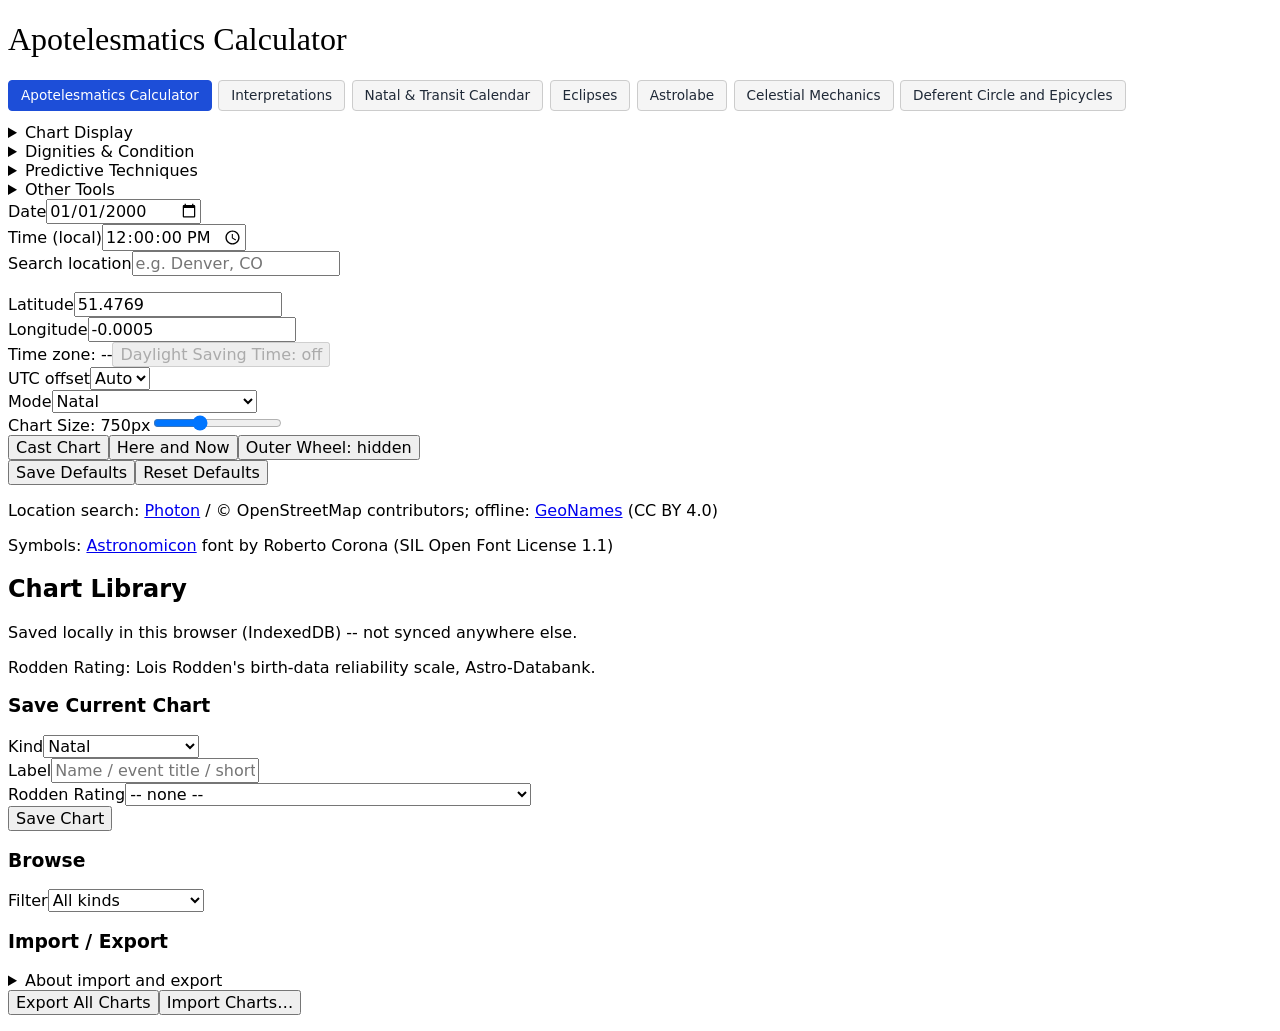
==== commit e66a8126: "Publish site build" ====
--- a/index.html
+++ b/index.html
@@ -1,9 +1,9 @@
-<!DOCTYPE html><html lang="en" data-astro-cid-lcdefpme><head><meta charset="utf-8"><meta name="viewport" content="width=device-width, initial-scale=1"><meta name="generator" content="Astro v7.1.6"><link rel="icon" type="image/svg+xml" href="/Apotelesmatics/icons/icon.svg"><link rel="icon" type="image/png" sizes="192x192" href="/Apotelesmatics/icons/icon-192.png"><link rel="apple-touch-icon" href="/Apotelesmatics/icons/apple-touch-icon.png"><link rel="manifest" href="/Apotelesmatics/manifest.webmanifest"><meta name="theme-color" content="#1e293b"><title>Apotelesmatics Calculator</title><link rel="stylesheet" href="/Apotelesmatics/_astro/index.BbuSZPfA.css"><style>.app-updates-bar[data-astro-cid-t7mwtut6]{z-index:1000;color:#fff;background:#1e293b;border-radius:8px;align-items:center;gap:12px;max-width:calc(100vw - 32px);padding:10px 14px;font-size:.95rem;display:flex;position:fixed;bottom:16px;left:50%;transform:translate(-50%);box-shadow:0 4px 16px #00000040}.app-updates-bar[data-astro-cid-t7mwtut6][hidden]{display:none}.app-updates-bar[data-astro-cid-t7mwtut6] button[data-astro-cid-t7mwtut6]{cursor:pointer;font:inherit;border:none;border-radius:6px;padding:6px 12px}#app-updates-action[data-astro-cid-t7mwtut6]{color:#1e293b;background:#e8c468;font-weight:600}#app-updates-dismiss[data-astro-cid-t7mwtut6]{color:#fff;background:0 0;padding:2px 6px;font-size:1.2rem;line-height:1}@media print{.app-updates-bar[data-astro-cid-t7mwtut6]{display:none}}
-.sphere-host{aspect-ratio:1;touch-action:none;background:radial-gradient(circle at 50% 45%,#fff 0%,#f1f5f9 70%,#e2e8f0 100%);border-radius:8px;width:min(95vw,750px);position:relative}.sphere-host .sphere-canvas,.sphere-host .sphere-labels{width:100%;height:100%;position:absolute;inset:0}.sphere-host .sphere-labels{cursor:grab}.sphere-label{color:#1f2937;white-space:nowrap;pointer-events:auto;user-select:none;text-shadow:0 0 3px #fff,0 0 3px #fff;font:12px/1 system-ui,sans-serif;transition:opacity .15s}.sphere-cardinal{color:#15803d;font-size:14px;font-weight:700}.sphere-small{color:#475569;font-size:11px}.sphere-angle{color:#b91c1c;font-weight:700}.sphere-house{color:#6b7280;font-size:11px}.sphere-sign,.sphere-planet{font-family:Astronomicon,sans-serif;font-size:19px}.sphere-sign-fire{color:#dc2626}.sphere-sign-earth{color:#16a34a}.sphere-sign-air{color:#2563eb}.sphere-sign-water{color:#9333ea}.sphere-emphasis{color:#0f172a;background:#ffffffd9;border-radius:3px;padding:1px 4px;font-size:13px;font-weight:700}.sphere-star{color:#92400e;font-size:11px}.sphere-star-point{cursor:default;background:#b45309;border-radius:50%;display:block;box-shadow:0 0 0 4px #0000}.sphere-star-point.mag-0{width:7px;height:7px}.sphere-star-point.mag-1{width:5.5px;height:5.5px}.sphere-star-point.mag-2{width:4.5px;height:4.5px}.sphere-star-point.mag-3{width:3.5px;height:3.5px}.sphere-star-point:after{content:attr(data-name);color:#7c2d12;white-space:nowrap;text-shadow:0 0 3px #fff,0 0 3px #fff;opacity:0;pointer-events:none;font:11px/1 system-ui,sans-serif;position:absolute;top:-6px;left:9px}.sphere-star-point:hover:after{opacity:1}
-</style></head><body data-astro-cid-lcdefpme><h1 data-astro-cid-lcdefpme>Apotelesmatics Calculator</h1><div class="natal-chart-app" data-astro-cid-cqwdj5rk><nav class="app-nav" data-astro-cid-cqwdj5rk><a href="/Apotelesmatics/cycles/" data-astro-cid-cqwdj5rk>Deferent &amp; Epicycle Cycles &rarr;</a> · <a href="/Apotelesmatics/interpret/" data-astro-cid-cqwdj5rk>Interpretations &rarr;</a> · <a href="/Apotelesmatics/calendar/" data-astro-cid-cqwdj5rk>Natal &amp; Transit Calendar &rarr;</a> · <a href="/Apotelesmatics/eclipses/" data-astro-cid-cqwdj5rk>Eclipses &rarr;</a> · <a href="/Apotelesmatics/astrolabe/" data-astro-cid-cqwdj5rk>Astrolabe &rarr;</a> · <a href="/Apotelesmatics/models/" data-astro-cid-cqwdj5rk>Celestial Mechanics &rarr;</a></nav><form id="birth-form" data-astro-cid-cqwdj5rk><details class="control-group" data-astro-cid-cqwdj5rk><summary data-astro-cid-cqwdj5rk>Chart Display</summary><div class="field-row" data-astro-cid-cqwdj5rk><div class="field" data-astro-cid-cqwdj5rk><span class="tz-label" data-astro-cid-cqwdj5rk>&nbsp;</span><button type="button" id="outer-planets-toggle" class="toggle-btn" aria-pressed="false" data-astro-cid-cqwdj5rk>Outer Planets: hidden</button></div><div class="field" data-astro-cid-cqwdj5rk><label for="lunar-node-select" title="True: the node of the Moon's actual orbit at the moment. Mean: its smoothly regressing average." data-astro-cid-cqwdj5rk>Lunar Nodes</label><select id="lunar-node-select" data-astro-cid-cqwdj5rk><option value="true" selected data-astro-cid-cqwdj5rk>True</option><option value="mean" data-astro-cid-cqwdj5rk>Mean</option></select></div><div class="field" data-astro-cid-cqwdj5rk><label for="house-system-select" data-astro-cid-cqwdj5rk>House System</label><select id="house-system-select" data-astro-cid-cqwdj5rk><option value="alcabitius" data-astro-cid-cqwdj5rk>Alcabitius</option><option value="whole-sign" data-astro-cid-cqwdj5rk>Whole Sign</option><option value="placidus" data-astro-cid-cqwdj5rk>Placidus</option><option value="campanus" data-astro-cid-cqwdj5rk>Campanus</option><option value="equal" data-astro-cid-cqwdj5rk>Equal</option><option value="regiomontanus" data-astro-cid-cqwdj5rk>Regiomontanus</option><option value="porphyry" data-astro-cid-cqwdj5rk>Porphyry</option><option value="topocentric" data-astro-cid-cqwdj5rk>Topocentric</option><option value="meridian" data-astro-cid-cqwdj5rk>Meridian</option><option value="morinus" data-astro-cid-cqwdj5rk>Morinus</option></select><label class="checkbox-label" id="campanus-vertex-field" hidden data-astro-cid-cqwdj5rk><input type="checkbox" id="campanus-vertex-checkbox" data-astro-cid-cqwdj5rk>Use the Antivertex/Vertex as the 1st/7th (polar latitude)</label></div><div class="field" title="The classical &quot;N-degree rule&quot;: a planet in the last few degrees of a cadent house is still treated as angular. Affects which house a planet is counted in (and so its angularity) for the Hyleg/Alcocoden, Accidental Dignities, the other significator panels and the Interpreter -- not essential dignities, sect, or the plain planet table." data-astro-cid-cqwdj5rk><label for="cusp-offset-input" data-astro-cid-cqwdj5rk>Cusp Offset (deg)</label><input type="number" id="cusp-offset-input" min="-30" max="30" step="1" value="0" data-astro-cid-cqwdj5rk></div><div class="field" data-astro-cid-cqwdj5rk><label for="bounds-system-select" data-astro-cid-cqwdj5rk>Bounds (Terms) System</label><select id="bounds-system-select" data-astro-cid-cqwdj5rk><option value="tetrabiblos" selected data-astro-cid-cqwdj5rk>Ptolemy (Tetrabiblos)</option><option value="ptolemaic" data-astro-cid-cqwdj5rk>Ptolemy (Lilly)</option><option value="egyptian" data-astro-cid-cqwdj5rk>Egyptian</option><option value="chaldean" data-astro-cid-cqwdj5rk>Chaldean</option></select></div><div class="field" data-astro-cid-cqwdj5rk><span class="tz-label" data-astro-cid-cqwdj5rk>&nbsp;</span><button type="button" id="bounds-toggle" class="toggle-btn" aria-pressed="true" data-astro-cid-cqwdj5rk>Bounds: shown</button></div><div class="field" data-astro-cid-cqwdj5rk><span class="tz-label" data-astro-cid-cqwdj5rk>&nbsp;</span><button type="button" id="decans-toggle" class="toggle-btn" aria-pressed="true" data-astro-cid-cqwdj5rk>Chaldean Decans: shown</button></div><div class="field" data-astro-cid-cqwdj5rk><span class="tz-label" data-astro-cid-cqwdj5rk>&nbsp;</span><button type="button" id="ninth-parts-toggle" class="toggle-btn" aria-pressed="false" data-astro-cid-cqwdj5rk>Ninth Parts: hidden</button></div><div class="field" data-astro-cid-cqwdj5rk><span class="tz-label" data-astro-cid-cqwdj5rk>&nbsp;</span><button type="button" id="twelfth-parts-toggle" class="toggle-btn" aria-pressed="false" data-astro-cid-cqwdj5rk>Twelfth Parts: hidden</button></div><div class="field" data-astro-cid-cqwdj5rk><span class="tz-label" data-astro-cid-cqwdj5rk>&nbsp;</span><button type="button" id="points-toggle" class="toggle-btn" aria-pressed="true" data-astro-cid-cqwdj5rk>Nodes/Lots/Syzygy: shown</button></div><div class="field" data-astro-cid-cqwdj5rk><span class="tz-label" data-astro-cid-cqwdj5rk>&nbsp;</span><button type="button" id="vertex-toggle" class="toggle-btn" aria-pressed="false" data-astro-cid-cqwdj5rk>Vertex: hidden</button></div><div class="field" data-astro-cid-cqwdj5rk><span class="tz-label" data-astro-cid-cqwdj5rk>&nbsp;</span><button type="button" id="sphere-toggle" class="toggle-btn" aria-pressed="false" title="Show the chart as a 3D celestial sphere: horizon, meridian, equator, ecliptic, house lines and planets" data-astro-cid-cqwdj5rk>3D Sphere: off</button></div><div class="field" data-astro-cid-cqwdj5rk><span class="tz-label" data-astro-cid-cqwdj5rk>&nbsp;</span><button type="button" id="horizon-curves-toggle" class="toggle-btn" aria-pressed="false" title="Where the horizon and meridian cross each ecliptic latitude, so a planet off the ecliptic shows on its true side of them" data-astro-cid-cqwdj5rk>Horizon &amp; Meridian: hidden</button></div><div class="field" data-astro-cid-cqwdj5rk><span class="tz-label" data-astro-cid-cqwdj5rk>&nbsp;</span><button type="button" id="aspects-toggle" class="toggle-btn" aria-pressed="true" data-astro-cid-cqwdj5rk>Aspects: shown</button></div><div class="field" data-astro-cid-cqwdj5rk><span class="tz-label" data-astro-cid-cqwdj5rk>&nbsp;</span><button type="button" id="aspect-mode-toggle" class="toggle-btn" aria-pressed="false" data-astro-cid-cqwdj5rk>Aspects: Zodiacal</button></div><div class="field" data-astro-cid-cqwdj5rk><span class="tz-label" data-astro-cid-cqwdj5rk>&nbsp;</span><button type="button" id="antiscia-toggle" class="toggle-btn" aria-pressed="false" data-astro-cid-cqwdj5rk>Antiscia: hidden</button></div><div class="field" data-astro-cid-cqwdj5rk><label for="degree-table-source-select" data-astro-cid-cqwdj5rk>Degrees in Signs Source</label><select id="degree-table-source-select" data-astro-cid-cqwdj5rk><option value="gr-intr" selected data-astro-cid-cqwdj5rk>Abu Ma'shar (Gr. Intr.)</option><option value="al-qabisi" data-astro-cid-cqwdj5rk>al-Qabisi</option></select></div><div class="field" data-astro-cid-cqwdj5rk><span class="tz-label" data-astro-cid-cqwdj5rk>&nbsp;</span><button type="button" id="degree-kinds-toggle" class="toggle-btn" aria-pressed="false" data-astro-cid-cqwdj5rk>Degrees in Signs: hidden</button></div><div class="field" data-astro-cid-cqwdj5rk><span class="tz-label" data-astro-cid-cqwdj5rk>&nbsp;</span><button type="button" id="lunar-mansion-toggle" class="toggle-btn" aria-pressed="false" data-astro-cid-cqwdj5rk>Lunar Mansions: hidden</button></div></div></details><details class="control-group" data-astro-cid-cqwdj5rk><summary data-astro-cid-cqwdj5rk>Dignities &amp; Condition</summary><div class="field-row" data-astro-cid-cqwdj5rk><div class="field" data-astro-cid-cqwdj5rk><span class="tz-label" data-astro-cid-cqwdj5rk>&nbsp;</span><button type="button" id="dignities-toggle" class="toggle-btn" aria-pressed="false" data-astro-cid-cqwdj5rk>Dignities: hidden</button></div><div class="field" data-astro-cid-cqwdj5rk><span class="tz-label" data-astro-cid-cqwdj5rk>&nbsp;</span><button type="button" id="temperament-toggle" class="toggle-btn" aria-pressed="false" data-astro-cid-cqwdj5rk>Temperament: hidden</button></div><div class="field" data-astro-cid-cqwdj5rk><span class="tz-label" data-astro-cid-cqwdj5rk>&nbsp;</span><button type="button" id="hyleg-toggle" class="toggle-btn" aria-pressed="false" data-astro-cid-cqwdj5rk>Hyleg/Alcocoden: hidden</button></div><div class="field" data-astro-cid-cqwdj5rk><span class="tz-label" data-astro-cid-cqwdj5rk>&nbsp;</span><button type="button" id="almuten-toggle" class="toggle-btn" aria-pressed="false" data-astro-cid-cqwdj5rk>Almuten/Victor: hidden</button></div><div class="field" data-astro-cid-cqwdj5rk><span class="tz-label" data-astro-cid-cqwdj5rk>&nbsp;</span><button type="button" id="house-almuten-toggle" class="toggle-btn" aria-pressed="false" data-astro-cid-cqwdj5rk>House Almutens: hidden</button></div><div class="field" data-astro-cid-cqwdj5rk><span class="tz-label" data-astro-cid-cqwdj5rk>&nbsp;</span><button type="button" id="wealth-almuten-toggle" class="toggle-btn" aria-pressed="false" data-astro-cid-cqwdj5rk>Wealth Significator: hidden</button></div><div class="field" data-astro-cid-cqwdj5rk><span class="tz-label" data-astro-cid-cqwdj5rk>&nbsp;</span><button type="button" id="profession-significator-toggle" class="toggle-btn" aria-pressed="false" data-astro-cid-cqwdj5rk>Profession Significator: hidden</button></div><div class="field" data-astro-cid-cqwdj5rk><span class="tz-label" data-astro-cid-cqwdj5rk>&nbsp;</span><button type="button" id="speculum-toggle" class="toggle-btn" aria-pressed="false" data-astro-cid-cqwdj5rk>Speculum: hidden</button></div><div class="field" data-astro-cid-cqwdj5rk><span class="tz-label" data-astro-cid-cqwdj5rk>&nbsp;</span><button type="button" id="hayz-toggle" class="toggle-btn" aria-pressed="false" data-astro-cid-cqwdj5rk>Hayz: hidden</button></div><div class="field" data-astro-cid-cqwdj5rk><span class="tz-label" data-astro-cid-cqwdj5rk>&nbsp;</span><button type="button" id="doryphory-toggle" class="toggle-btn" aria-pressed="false" data-astro-cid-cqwdj5rk>Doryphory: hidden</button></div><div class="field" data-astro-cid-cqwdj5rk><span class="tz-label" data-astro-cid-cqwdj5rk>&nbsp;</span><button type="button" id="aspect-conditions-toggle" class="toggle-btn" aria-pressed="false" data-astro-cid-cqwdj5rk>Aspect Conditions: hidden</button></div><div class="field" data-astro-cid-cqwdj5rk><span class="tz-label" data-astro-cid-cqwdj5rk>&nbsp;</span><button type="button" id="reception-toggle" class="toggle-btn" aria-pressed="false" data-astro-cid-cqwdj5rk>Reception: hidden</button></div></div></details><details class="control-group" data-astro-cid-cqwdj5rk><summary data-astro-cid-cqwdj5rk>Predictive Techniques</summary><div class="field-row" data-astro-cid-cqwdj5rk><div class="field" data-astro-cid-cqwdj5rk><span class="tz-label" data-astro-cid-cqwdj5rk>&nbsp;</span><button type="button" id="firdaria-toggle" class="toggle-btn" aria-pressed="false" data-astro-cid-cqwdj5rk>Firdaria: hidden</button></div><div class="field" data-astro-cid-cqwdj5rk><span class="tz-label" data-astro-cid-cqwdj5rk>&nbsp;</span><button type="button" id="zr-toggle" class="toggle-btn" aria-pressed="false" data-astro-cid-cqwdj5rk>Zodiacal Releasing: hidden</button></div><div class="field" data-astro-cid-cqwdj5rk><span class="tz-label" data-astro-cid-cqwdj5rk>&nbsp;</span><button type="button" id="decennials-toggle" class="toggle-btn" aria-pressed="false" data-astro-cid-cqwdj5rk>Decennials: hidden</button></div></div></details><details class="control-group" data-astro-cid-cqwdj5rk><summary data-astro-cid-cqwdj5rk>Other Tools</summary><div class="field-row" data-astro-cid-cqwdj5rk><div class="field" data-astro-cid-cqwdj5rk><span class="tz-label" data-astro-cid-cqwdj5rk>&nbsp;</span><button type="button" id="lots-toggle" class="toggle-btn" aria-pressed="false" data-astro-cid-cqwdj5rk>Lots: hidden</button></div><div class="field" data-astro-cid-cqwdj5rk><span class="tz-label" data-astro-cid-cqwdj5rk>&nbsp;</span><button type="button" id="fixed-stars-toggle" class="toggle-btn" aria-pressed="false" data-astro-cid-cqwdj5rk>Fixed Stars: hidden</button></div><div class="field" data-astro-cid-cqwdj5rk><span class="tz-label" data-astro-cid-cqwdj5rk>&nbsp;</span><button type="button" id="visibility-toggle" class="toggle-btn" aria-pressed="false" data-astro-cid-cqwdj5rk>Planetary Visibility & Calendar: hidden</button></div><div class="field" data-astro-cid-cqwdj5rk><span class="tz-label" data-astro-cid-cqwdj5rk>&nbsp;</span><button type="button" id="heliacal-phases-toggle" class="toggle-btn" aria-pressed="false" data-astro-cid-cqwdj5rk>Heliacal Phases: hidden</button></div><div class="field" data-astro-cid-cqwdj5rk><span class="tz-label" data-astro-cid-cqwdj5rk>&nbsp;</span><button type="button" id="heliacal-marks-toggle" class="toggle-btn" aria-pressed="true" data-astro-cid-cqwdj5rk>Heliacal Marks: shown</button></div><div class="field" data-astro-cid-cqwdj5rk><span class="tz-label" data-astro-cid-cqwdj5rk>&nbsp;</span><button type="button" id="chart-library-toggle" class="toggle-btn" aria-pressed="true" data-astro-cid-cqwdj5rk>Chart Library: shown</button></div><div class="field" data-astro-cid-cqwdj5rk><span class="tz-label" data-astro-cid-cqwdj5rk>&nbsp;</span><button type="button" id="print-buttons-toggle" class="toggle-btn" aria-pressed="false" data-astro-cid-cqwdj5rk>Print Buttons: hidden</button></div></div></details><div class="field" data-astro-cid-cqwdj5rk><label for="date" data-astro-cid-cqwdj5rk>Date</label><input type="date" id="date" name="date" required value="2000-01-01" data-astro-cid-cqwdj5rk></div><div class="field" data-astro-cid-cqwdj5rk><label for="time" data-astro-cid-cqwdj5rk>Time (local)</label><input type="time" id="time" name="time" step="1" required value="12:00" data-astro-cid-cqwdj5rk></div><div class="field location-search" data-astro-cid-cqwdj5rk><label for="locationSearch" data-astro-cid-cqwdj5rk>Search location</label><input type="text" id="locationSearch" name="locationSearch" placeholder="e.g. Denver, CO" autocomplete="off" data-astro-cid-cqwdj5rk><ul id="location-results" hidden data-astro-cid-cqwdj5rk></ul><p id="location-status" class="status" aria-live="polite" data-astro-cid-cqwdj5rk></p></div><div class="field" data-astro-cid-cqwdj5rk><label for="latitude" data-astro-cid-cqwdj5rk>Latitude</label><input type="number" id="latitude" name="latitude" required step="any" min="-90" max="90" value="51.4769" data-astro-cid-cqwdj5rk></div><div class="field" data-astro-cid-cqwdj5rk><label for="longitude" data-astro-cid-cqwdj5rk>Longitude</label><input type="number" id="longitude" name="longitude" required step="any" min="-180" max="180" value="-0.0005" data-astro-cid-cqwdj5rk></div><div class="field" data-astro-cid-cqwdj5rk><span class="tz-label" id="tz-label" data-astro-cid-cqwdj5rk>Time zone: --</span><button type="button" id="dst-toggle" class="toggle-btn" aria-pressed="false" disabled data-astro-cid-cqwdj5rk>Daylight Saving Time: off</button></div><div class="field" data-astro-cid-cqwdj5rk><label for="chart-mode-select" data-astro-cid-cqwdj5rk>Mode</label><select id="chart-mode-select" data-astro-cid-cqwdj5rk><option value="natal" data-astro-cid-cqwdj5rk>Natal</option><option value="walk" data-astro-cid-cqwdj5rk>Walk</option><option value="profections" data-astro-cid-cqwdj5rk>Profections</option><option value="directions" data-astro-cid-cqwdj5rk>Directions</option><option value="solar-return" data-astro-cid-cqwdj5rk>Solar Return</option><option value="secondary-progression" data-astro-cid-cqwdj5rk>Secondary Progression</option><option value="conception" data-astro-cid-cqwdj5rk>Conception (Trutine)</option><option value="horary" data-astro-cid-cqwdj5rk>Horary</option><option value="electional" data-astro-cid-cqwdj5rk>Electional</option><option value="mundane" data-astro-cid-cqwdj5rk>Mundane</option></select></div><div class="field" data-astro-cid-cqwdj5rk><label for="chart-size" data-astro-cid-cqwdj5rk>Chart Size: <span id="chart-size-value" data-astro-cid-cqwdj5rk>750px</span></label><input type="range" id="chart-size" min="400" max="1400" step="25" value="750" data-astro-cid-cqwdj5rk></div><button type="submit" data-astro-cid-cqwdj5rk>Cast Chart</button><button type="button" id="here-now-btn" data-astro-cid-cqwdj5rk>Here and Now</button><button type="button" id="outer-wheel-toggle" class="toggle-btn" aria-pressed="false" data-astro-cid-cqwdj5rk>Outer Wheel: hidden</button></form><div class="field" data-astro-cid-cqwdj5rk><button type="button" id="save-defaults-btn" data-astro-cid-cqwdj5rk>Save Defaults</button><button type="button" id="reset-defaults-btn" data-astro-cid-cqwdj5rk>Reset Defaults</button><span id="settings-status-msg" class="status" aria-live="polite" data-astro-cid-cqwdj5rk></span></div><p class="attribution" data-astro-cid-cqwdj5rk>Location search: <a href="https://photon.komoot.io/" target="_blank" rel="noopener" data-astro-cid-cqwdj5rk>Photon</a> / &copy; OpenStreetMap contributors</p><p class="attribution" data-astro-cid-cqwdj5rk>Symbols: <a href="https://astronomicon.co/" target="_blank" rel="noopener" data-astro-cid-cqwdj5rk>Astronomicon</a> font by Roberto Corona (SIL Open Font License 1.1)</p><p id="reliability-warning" class="warning" hidden data-astro-cid-cqwdj5rk>The selected house system isn't reliably defined for this chart this close to the pole -- cusps and house placements shown may be inaccurate.</p><p id="polar-warning" class="warning" hidden data-astro-cid-cqwdj5rk></p><div id="walk-panel" hidden data-astro-cid-cqwdj5rk><div class="field" data-astro-cid-cqwdj5rk><label for="walk-step-count" data-astro-cid-cqwdj5rk>Every</label><input type="number" id="walk-step-count" min="1" step="1" value="1" data-astro-cid-cqwdj5rk><select id="walk-step-unit" data-astro-cid-cqwdj5rk><option value="second" data-astro-cid-cqwdj5rk>Seconds</option><option value="minute" data-astro-cid-cqwdj5rk>Minutes</option><option value="hour" data-astro-cid-cqwdj5rk>Hours</option><option value="day" selected data-astro-cid-cqwdj5rk>Days</option><option value="week" data-astro-cid-cqwdj5rk>Weeks</option><option value="month" data-astro-cid-cqwdj5rk>Months</option><option value="year" data-astro-cid-cqwdj5rk>Years</option></select><button type="button" id="walk-back-btn" aria-label="Step back" data-astro-cid-cqwdj5rk>&larr; Back</button><button type="button" id="walk-play-btn" data-astro-cid-cqwdj5rk>Play</button><button type="button" id="walk-forward-btn" aria-label="Step forward" data-astro-cid-cqwdj5rk>Forward &rarr;</button><button type="button" id="walk-reset-btn" data-astro-cid-cqwdj5rk>Reset to Birth</button><button type="button" id="walk-now-btn" data-astro-cid-cqwdj5rk>Jump to Now</button></div><div id="walk-date-picker" class="field" hidden data-astro-cid-cqwdj5rk><label for="walk-year-input" data-astro-cid-cqwdj5rk>Jump to</label><input type="number" id="walk-year-input" step="1" placeholder="Year" data-astro-cid-cqwdj5rk><select id="walk-month-select" data-astro-cid-cqwdj5rk><option value="1" data-astro-cid-cqwdj5rk>Jan</option><option value="2" data-astro-cid-cqwdj5rk>Feb</option><option value="3" data-astro-cid-cqwdj5rk>Mar</option><option value="4" data-astro-cid-cqwdj5rk>Apr</option><option value="5" data-astro-cid-cqwdj5rk>May</option><option value="6" data-astro-cid-cqwdj5rk>Jun</option><option value="7" data-astro-cid-cqwdj5rk>Jul</option><option value="8" data-astro-cid-cqwdj5rk>Aug</option><option value="9" data-astro-cid-cqwdj5rk>Sep</option><option value="10" data-astro-cid-cqwdj5rk>Oct</option><option value="11" data-astro-cid-cqwdj5rk>Nov</option><option value="12" data-astro-cid-cqwdj5rk>Dec</option></select><select id="walk-day-select" data-astro-cid-cqwdj5rk></select><button type="button" id="walk-date-go-btn" data-astro-cid-cqwdj5rk>Go</button></div><div id="profection-options" class="field" hidden data-astro-cid-cqwdj5rk><label for="profection-method-select" data-astro-cid-cqwdj5rk>Method</label><select id="profection-method-select" data-astro-cid-cqwdj5rk><option value="continuous" selected data-astro-cid-cqwdj5rk>Continuous</option><option value="hellenistic" data-astro-cid-cqwdj5rk>Hellenistic (sign per year)</option></select><label class="checkbox-label" data-astro-cid-cqwdj5rk><input type="checkbox" id="profection-whole-sign-checkbox" data-astro-cid-cqwdj5rk>Whole Sign (both wheels)</label></div><p id="walk-date-label" class="status" aria-live="polite" data-astro-cid-cqwdj5rk></p><p id="profection-status" class="status" aria-live="polite" hidden data-astro-cid-cqwdj5rk></p></div><div id="outer-wheel-panel" hidden data-astro-cid-cqwdj5rk><div class="field" data-astro-cid-cqwdj5rk><label for="outer-wheel-kind-select" data-astro-cid-cqwdj5rk>Outer Wheel</label><select id="outer-wheel-kind-select" data-astro-cid-cqwdj5rk><option value="transit" selected data-astro-cid-cqwdj5rk>Transits</option><option value="solar-return" data-astro-cid-cqwdj5rk>Solar Return</option><option value="secondary-progression" data-astro-cid-cqwdj5rk>Secondary Progression</option></select></div><div id="outer-wheel-step-field" class="field" data-astro-cid-cqwdj5rk><label for="outer-wheel-step-count" data-astro-cid-cqwdj5rk>Every</label><input type="number" id="outer-wheel-step-count" min="1" step="1" value="1" data-astro-cid-cqwdj5rk><select id="outer-wheel-step-unit" data-astro-cid-cqwdj5rk><option value="second" data-astro-cid-cqwdj5rk>Seconds</option><option value="minute" data-astro-cid-cqwdj5rk>Minutes</option><option value="hour" data-astro-cid-cqwdj5rk>Hours</option><option value="day" selected data-astro-cid-cqwdj5rk>Days</option><option value="week" data-astro-cid-cqwdj5rk>Weeks</option><option value="month" data-astro-cid-cqwdj5rk>Months</option><option value="year" data-astro-cid-cqwdj5rk>Years</option></select><button type="button" id="outer-wheel-back-btn" aria-label="Step back" data-astro-cid-cqwdj5rk>&larr; Back</button><button type="button" id="outer-wheel-play-btn" data-astro-cid-cqwdj5rk>Play</button><button type="button" id="outer-wheel-forward-btn" aria-label="Step forward" data-astro-cid-cqwdj5rk>Forward &rarr;</button><button type="button" id="outer-wheel-now-btn" data-astro-cid-cqwdj5rk>Jump to Now</button></div><div id="outer-wheel-sr-options" class="field" hidden data-astro-cid-cqwdj5rk><label for="outer-wheel-sr-year" data-astro-cid-cqwdj5rk>Year</label><input type="number" id="outer-wheel-sr-year" min="1" max="9999" step="1" data-astro-cid-cqwdj5rk><label for="outer-wheel-sr-quarter" data-astro-cid-cqwdj5rk>Quarter</label><select id="outer-wheel-sr-quarter" data-astro-cid-cqwdj5rk><option value="0" data-astro-cid-cqwdj5rk>Q1 (0&deg;)</option><option value="1" data-astro-cid-cqwdj5rk>Q2 (90&deg;)</option><option value="2" data-astro-cid-cqwdj5rk>Q3 (180&deg;)</option><option value="3" data-astro-cid-cqwdj5rk>Q4 (270&deg;)</option></select></div><p id="outer-wheel-date-label" class="status" aria-live="polite" data-astro-cid-cqwdj5rk></p></div><div id="chart-row" data-astro-cid-cqwdj5rk><div id="chart-mount" data-astro-cid-cqwdj5rk></div><div id="sphere-panel" hidden data-astro-cid-cqwdj5rk><div id="sphere-mount" class="sphere-host" aria-label="3D celestial sphere: drag to turn, scroll to zoom" data-astro-cid-cqwdj5rk></div><div class="field sphere-controls" data-astro-cid-cqwdj5rk><label for="sphere-view-select" data-astro-cid-cqwdj5rk>View</label><select id="sphere-view-select" data-astro-cid-cqwdj5rk></select><span class="status" data-astro-cid-cqwdj5rk>Drag to turn, scroll or pinch to zoom. Hover a glyph for its position.</span></div></div><div id="current-lords-panel" hidden data-astro-cid-cqwdj5rk><h3 data-astro-cid-cqwdj5rk>Current Lords</h3><table id="current-lords-table" data-astro-cid-cqwdj5rk><thead data-astro-cid-cqwdj5rk><tr data-astro-cid-cqwdj5rk><th data-astro-cid-cqwdj5rk>Significator</th><th data-astro-cid-cqwdj5rk>Lord of Terms</th><th data-astro-cid-cqwdj5rk>Lord of Rays</th></tr></thead><tbody data-astro-cid-cqwdj5rk></tbody></table></div><div id="solar-return-lords-panel" hidden data-astro-cid-cqwdj5rk><h3 data-astro-cid-cqwdj5rk>Solar Return Lords</h3><table id="solar-return-lords-table" data-astro-cid-cqwdj5rk><tbody data-astro-cid-cqwdj5rk><tr data-astro-cid-cqwdj5rk><th data-astro-cid-cqwdj5rk>Lord of the Year</th><td id="sr-lord-of-year" data-astro-cid-cqwdj5rk>--</td></tr><tr data-astro-cid-cqwdj5rk><th data-astro-cid-cqwdj5rk>Lord of the SR Bound</th><td id="sr-lord-of-bound" data-astro-cid-cqwdj5rk>--</td></tr><tr data-astro-cid-cqwdj5rk><th data-astro-cid-cqwdj5rk>Lord of Rays</th><td id="sr-lord-of-rays" data-astro-cid-cqwdj5rk>--</td></tr></tbody></table></div><div id="progressed-lunation-panel" hidden data-astro-cid-cqwdj5rk><h3 data-astro-cid-cqwdj5rk>Progressed Lunation</h3><table id="progressed-lunation-table" data-astro-cid-cqwdj5rk><tbody data-astro-cid-cqwdj5rk><tr data-astro-cid-cqwdj5rk><th data-astro-cid-cqwdj5rk>Progressed Sun</th><td id="prog-lunation-sun" data-astro-cid-cqwdj5rk>--</td></tr><tr data-astro-cid-cqwdj5rk><th data-astro-cid-cqwdj5rk>Progressed Moon</th><td id="prog-lunation-moon" data-astro-cid-cqwdj5rk>--</td></tr><tr data-astro-cid-cqwdj5rk><th data-astro-cid-cqwdj5rk>Phase</th><td id="prog-lunation-phase" data-astro-cid-cqwdj5rk>--</td></tr></tbody></table></div><div id="profection-lords-panel" hidden data-astro-cid-cqwdj5rk><h3 data-astro-cid-cqwdj5rk>Primary Direction Lords</h3><details class="explanation" data-astro-cid-cqwdj5rk><summary data-astro-cid-cqwdj5rk>About these settings</summary><p class="attribution" data-astro-cid-cqwdj5rk>Mundane Placidus Semi-Arc, Ray Crossing, Placidus key -- this app's default primary-direction configuration, independent of whatever the Directions panel itself currently has selected.</p></details><table id="profection-lords-table" data-astro-cid-cqwdj5rk><thead data-astro-cid-cqwdj5rk><tr data-astro-cid-cqwdj5rk><th data-astro-cid-cqwdj5rk>Significator</th><th data-astro-cid-cqwdj5rk>Lord of Terms</th><th data-astro-cid-cqwdj5rk>Lord of Rays</th></tr></thead><tbody data-astro-cid-cqwdj5rk></tbody></table><details id="profection-lords-details" data-astro-cid-cqwdj5rk><summary data-astro-cid-cqwdj5rk>Show all significators</summary><table id="profection-lords-extra-table" data-astro-cid-cqwdj5rk><thead data-astro-cid-cqwdj5rk><tr data-astro-cid-cqwdj5rk><th data-astro-cid-cqwdj5rk>Significator</th><th data-astro-cid-cqwdj5rk>Lord of Terms</th><th data-astro-cid-cqwdj5rk>Lord of Rays</th></tr></thead><tbody data-astro-cid-cqwdj5rk></tbody></table></details></div><div id="upcoming-profections-panel" hidden data-astro-cid-cqwdj5rk><h3 data-astro-cid-cqwdj5rk>Upcoming Profections</h3><details class="explanation" data-astro-cid-cqwdj5rk><summary data-astro-cid-cqwdj5rk>About this table</summary><p class="attribution" data-astro-cid-cqwdj5rk>Each significator's own continuous annual profection (30&deg;/year, always smoothly interpolated here regardless of the Method dropdown above -- aspect timing needs continuous motion to be well defined), walked forward 30&deg; -- about one year -- from the current walk date: both when it's about to enter a new sign (Lord of the Year) AND when it exactly conjoins/sextiles/squares/trines/opposes one of the natal chart's own 7 classical planets. A short look-ahead, not a full lifetime table -- usually a handful of rows.</p></details><h4 data-astro-cid-cqwdj5rk>Ascendant</h4><table id="upcoming-profections-ascendant-table" data-astro-cid-cqwdj5rk><thead data-astro-cid-cqwdj5rk><tr data-astro-cid-cqwdj5rk><th data-astro-cid-cqwdj5rk>Date</th><th data-astro-cid-cqwdj5rk>Event</th></tr></thead><tbody data-astro-cid-cqwdj5rk></tbody></table><div class="field" data-astro-cid-cqwdj5rk><label for="upcoming-profections-significator-select" data-astro-cid-cqwdj5rk>Significator</label><select id="upcoming-profections-significator-select" data-astro-cid-cqwdj5rk><option value="sun" data-astro-cid-cqwdj5rk>Sun</option><option value="moon" data-astro-cid-cqwdj5rk>Moon</option><option value="fortune" data-astro-cid-cqwdj5rk>Lot of Fortune</option><option value="midheaven" data-astro-cid-cqwdj5rk>Midheaven</option><option value="spirit" data-astro-cid-cqwdj5rk>Lot of Spirit</option><option value="syzygy" data-astro-cid-cqwdj5rk>Prenatal Syzygy</option><option value="mercury" data-astro-cid-cqwdj5rk>Mercury</option><option value="venus" data-astro-cid-cqwdj5rk>Venus</option><option value="mars" data-astro-cid-cqwdj5rk>Mars</option><option value="jupiter" data-astro-cid-cqwdj5rk>Jupiter</option><option value="saturn" data-astro-cid-cqwdj5rk>Saturn</option><option value="descendant" data-astro-cid-cqwdj5rk>Descendant</option><option value="ic" data-astro-cid-cqwdj5rk>IC</option></select></div><table id="upcoming-profections-other-table" data-astro-cid-cqwdj5rk><thead data-astro-cid-cqwdj5rk><tr data-astro-cid-cqwdj5rk><th data-astro-cid-cqwdj5rk>Date</th><th data-astro-cid-cqwdj5rk>Event</th></tr></thead><tbody data-astro-cid-cqwdj5rk></tbody></table></div></div><details id="rectify-panel" open hidden data-astro-cid-cqwdj5rk><summary data-astro-cid-cqwdj5rk>Rectification</summary><details class="explanation" data-astro-cid-cqwdj5rk><summary data-astro-cid-cqwdj5rk>About this tool</summary><p class="attribution" data-astro-cid-cqwdj5rk>Nudge the birth time and watch how a list of known life events lines up with the predictive techniques at each trial time. Nudging changes the chart's actual birth time, so the wheel and every other mode (Directions, Profections, Solar Return) follow the trial time too; the recorded time is kept so you can revert, or save the trial time to the chart once you're satisfied. Primary directions use the Directions panel's own type, technique and key (Ray Crossing), for the significators that move with the birth time: the Ascendant, Midheaven, Sun, Moon, Lots of Fortune and Spirit, and the prenatal Syzygy -- each directed or converse by its own hemisphere. A direction "matches" an event when it perfects within the window either side of the event's date; one whose promissor rules or occupies the event's house is marked &#9733;. Profections follow the Profections panel's Method. With "Quarterly by Ascendant" (in the Solar Return column's heading), each event gets the quarterly return in force, as with mundane ingresses: the annual return's Ascendant in a fixed sign stands for the whole year, in a mutable sign it is renewed at Q3 (180&deg;), in a cardinal sign at every quarter; unticked, every event uses the annual return. Events and characteristics are kept with the chart in the Chart Library (save the chart there first) and travel with export/import.</p></details><p id="rectify-time-label" class="status" aria-live="polite" data-astro-cid-cqwdj5rk></p><div class="field" data-astro-cid-cqwdj5rk><label for="rectify-step-count" data-astro-cid-cqwdj5rk>Nudge by</label><input type="number" id="rectify-step-count" min="1" step="1" value="1" data-astro-cid-cqwdj5rk><select id="rectify-step-unit" data-astro-cid-cqwdj5rk><option value="1" data-astro-cid-cqwdj5rk>Seconds</option><option value="60" selected data-astro-cid-cqwdj5rk>Minutes</option><option value="3600" data-astro-cid-cqwdj5rk>Hours</option></select><button type="button" id="rectify-earlier-btn" data-astro-cid-cqwdj5rk>&larr; Earlier</button><button type="button" id="rectify-later-btn" data-astro-cid-cqwdj5rk>Later &rarr;</button><button type="button" id="rectify-revert-btn" data-astro-cid-cqwdj5rk>Revert to Recorded Time</button><button type="button" id="rectify-save-time-btn" data-astro-cid-cqwdj5rk>Save Trial Time to Chart</button></div><div class="field" data-astro-cid-cqwdj5rk><label for="rectify-window-months" data-astro-cid-cqwdj5rk>Match window &plusmn;</label><input type="number" id="rectify-window-months" min="0.5" max="36" step="0.5" value="6" data-astro-cid-cqwdj5rk><span data-astro-cid-cqwdj5rk>months</span><label class="checkbox-label" data-astro-cid-cqwdj5rk><input type="checkbox" id="rectify-sr-checkbox" checked data-astro-cid-cqwdj5rk>Solar returns</label></div><p id="rectify-settings-label" class="status" data-astro-cid-cqwdj5rk></p><p id="rectify-status" class="status" aria-live="polite" data-astro-cid-cqwdj5rk></p><h3 data-astro-cid-cqwdj5rk>Trial Chart</h3><p id="rectify-trial-summary" data-astro-cid-cqwdj5rk></p><h3 data-astro-cid-cqwdj5rk>Characteristics</h3><div class="field" data-astro-cid-cqwdj5rk><label for="rectify-trait-input" data-astro-cid-cqwdj5rk>Add</label><input type="text" id="rectify-trait-input" placeholder="e.g. tall and lean, dark hair, quick-tempered" size="40" data-astro-cid-cqwdj5rk><button type="button" id="rectify-trait-add-btn" data-astro-cid-cqwdj5rk>Add</button></div><ul id="rectify-trait-list" data-astro-cid-cqwdj5rk></ul><h3 data-astro-cid-cqwdj5rk>Life Events</h3><div class="field" data-astro-cid-cqwdj5rk><label for="rectify-event-date" data-astro-cid-cqwdj5rk>Date</label><input type="date" id="rectify-event-date" data-astro-cid-cqwdj5rk><label for="rectify-event-label" data-astro-cid-cqwdj5rk>Event</label><input type="text" id="rectify-event-label" placeholder="e.g. married, father died, new job" size="28" data-astro-cid-cqwdj5rk><label for="rectify-event-house" data-astro-cid-cqwdj5rk>Topic</label><select id="rectify-event-house" data-astro-cid-cqwdj5rk><option value="" data-astro-cid-cqwdj5rk>--</option><option value="1" data-astro-cid-cqwdj5rk>1st -- body, life, character</option><option value="2" data-astro-cid-cqwdj5rk>2nd -- money, possessions</option><option value="3" data-astro-cid-cqwdj5rk>3rd -- siblings, short journeys</option><option value="4" data-astro-cid-cqwdj5rk>4th -- father, home, land</option><option value="5" data-astro-cid-cqwdj5rk>5th -- children, pleasure</option><option value="6" data-astro-cid-cqwdj5rk>6th -- illness, servants</option><option value="7" data-astro-cid-cqwdj5rk>7th -- marriage, partners, open enemies</option><option value="8" data-astro-cid-cqwdj5rk>8th -- death, inheritance</option><option value="9" data-astro-cid-cqwdj5rk>9th -- long journeys, religion, learning</option><option value="10" data-astro-cid-cqwdj5rk>10th -- career, honour, mother</option><option value="11" data-astro-cid-cqwdj5rk>11th -- friends, hopes, patrons</option><option value="12" data-astro-cid-cqwdj5rk>12th -- confinement, secret enemies</option></select><button type="button" id="rectify-event-add-btn" data-astro-cid-cqwdj5rk>Add Event</button></div><div class="wide-table-scroll" data-astro-cid-cqwdj5rk><table id="rectify-events-table" hidden data-astro-cid-cqwdj5rk><thead data-astro-cid-cqwdj5rk><tr data-astro-cid-cqwdj5rk><th data-astro-cid-cqwdj5rk>Date</th><th data-astro-cid-cqwdj5rk>Event</th><th data-astro-cid-cqwdj5rk>Age</th><th data-astro-cid-cqwdj5rk>Profection</th><th data-astro-cid-cqwdj5rk>Directions in window</th><th id="rectify-sr-col-header" data-astro-cid-cqwdj5rk>Solar Return<label class="checkbox-label rectify-sr-quarterly-label" title="Fixed annual Ascendant: Q1 all year. Mutable: Q1 and Q3. Cardinal: every quarter." data-astro-cid-cqwdj5rk><input type="checkbox" id="rectify-sr-quarterly-checkbox" checked data-astro-cid-cqwdj5rk>Quarterly by Ascendant</label></th><th data-astro-cid-cqwdj5rk></th></tr></thead><tbody data-astro-cid-cqwdj5rk></tbody></table></div><h3 data-astro-cid-cqwdj5rk>Scan Birth Times</h3><div class="field" data-astro-cid-cqwdj5rk><label for="rectify-scan-range" data-astro-cid-cqwdj5rk>Range &plusmn;</label><input type="number" id="rectify-scan-range" min="1" max="720" step="1" value="120" data-astro-cid-cqwdj5rk><span data-astro-cid-cqwdj5rk>minutes, every</span><input type="number" id="rectify-scan-step" min="5" max="3600" step="5" value="60" data-astro-cid-cqwdj5rk><span data-astro-cid-cqwdj5rk>seconds</span><button type="button" id="rectify-scan-btn" data-astro-cid-cqwdj5rk>Scan</button><button type="button" id="rectify-scan-stop-btn" hidden data-astro-cid-cqwdj5rk>Stop</button></div><p id="rectify-scan-status" class="status" aria-live="polite" data-astro-cid-cqwdj5rk></p><div class="wide-table-scroll" data-astro-cid-cqwdj5rk><table id="rectify-scan-table" hidden data-astro-cid-cqwdj5rk><thead data-astro-cid-cqwdj5rk><tr data-astro-cid-cqwdj5rk><th data-astro-cid-cqwdj5rk>Trial time</th><th data-astro-cid-cqwdj5rk>Offset</th><th data-astro-cid-cqwdj5rk>Ascendant</th><th data-astro-cid-cqwdj5rk>Midheaven</th><th data-astro-cid-cqwdj5rk>Events matched</th><th data-astro-cid-cqwdj5rk>Topical</th><th data-astro-cid-cqwdj5rk>Mean |days|</th><th data-astro-cid-cqwdj5rk></th></tr></thead><tbody data-astro-cid-cqwdj5rk></tbody></table></div></details><div id="directions-panel" hidden data-astro-cid-cqwdj5rk><h2 data-astro-cid-cqwdj5rk>Primary Directions -- General Condition</h2><details class="explanation" data-astro-cid-cqwdj5rk><summary data-astro-cid-cqwdj5rk>About this technique</summary><p class="attribution" data-astro-cid-cqwdj5rk><strong data-astro-cid-cqwdj5rk>Zodiacal</strong> directions use the classical "arc of direction" technique, read directly from al-Qabisi, <em data-astro-cid-cqwdj5rk>Introductions to Astrology</em> IV.11-14 (Dykes trans.) -- one of several astrologers who transmit this method, not its inventor. A significator is directed forward to a target degree, and the arc between them converts to time at one year per degree (al-Qabisi's own explicit sub-degree rate: a month per 5', 6 days per 1', i.e. a flat 360-day nominal year). The arc itself is a proportional blend of a pure right-ascension arc and a pure oblique-ascension arc, weighted by how far the significator sits through its own quadrant (its semi-diurnal or semi-nocturnal arc) -- reducing exactly to a plain right-ascension arc when the significator sits on the Midheaven or IC, and to a plain oblique-ascension arc on the Ascendant or Descendant. Five traditional significators can be directed (Ascendant: body; Sun: honor and dignity; Moon: soul and marriage; Lot of Fortune: wealth; Midheaven: career and mastery), plus two further points offered here using the same technique, beyond al-Qabisi's own five: the Lot of Spirit and the prenatal Syzygy. Each is directed through either of two targets: the bound (term) lord of wherever the significator currently sits, walking sign by sign through successive bounds ("distribution through the bounds," with a secondary "lord of the rays" annotation whenever some other planet's own aspect ray to the significator happens to perfect during that same bound period); or successive planetary aspect rays (conjunction/sextile/square/trine/opposition), nearest first. Whichever bounds system is selected above is used. Every point involved -- bound cusps, aspect rays, the significator itself -- is treated as if it sat exactly on the ecliptic; exact for the Ascendant/Midheaven/bound-cusps, but an approximation whenever a real planet is directed to another real planet, since planets have their own ecliptic latitude. This is the natal "general condition" only -- profection-scaled and solar-return-scaled variants are a separate, later feature. When the significator falls in the descending quadrant (houses 7-9, from the Descendant to the Midheaven), Ibn Ezra's account of Ptolemy directs it backward (against the order of the signs) instead of forward -- a genuinely disputed point in the tradition itself (Dorotheus argued for always-forward directing), offered here as an option rather than a correction.</p><p class="attribution" data-astro-cid-cqwdj5rk><strong data-astro-cid-cqwdj5rk>Mundane</strong> directions use <strong data-astro-cid-cqwdj5rk>Placidus Semi-Arc</strong>, a genuinely latitude-aware technique using each point's true right ascension and declination instead of the ecliptic-only approximation above: the promissor's own proportional position through its semi-arc (diurnal if above the horizon, nocturnal if below) is projected onto the significator's own semi-arc, and the arc of direction is the difference between that projected position and the significator's own natal one. Read here directly from Martin Gansten's <em data-astro-cid-cqwdj5rk>Primary Directions</em> (Appendix I, "proportional semi-arcs"), a modern source documenting Placidus's own method -- the term applies regardless of latitude data, so it's labeled the same either way. Real planetary latitude is always used here (only the Moon, among the seven significators, actually has any -- the Ascendant, Midheaven, Sun, Lot of Fortune, Lot of Spirit, and prenatal Syzygy all sit exactly on the ecliptic by definition): that's the entire point of a mundane technique, so there's no separate latitude-on/off toggle -- pick Zodiacal above instead for an ecliptic-only technique. There is no mundane walk through the bounds: the source computes single planet-to-planet arcs directly (its own worked example is one such arc), and an earlier attempt here to extend it into a bound-by-bound walk produced non-increasing ages partway through the zodiac -- a real bug, not a rare edge case, so that extension has been dropped rather than left half-working. Instead, Bound Distribution under Mundane walks the bounds zodiacally (as under Zodiacal) and fills each bound's Lord of Rays with the <em data-astro-cid-cqwdj5rk>mundane</em> directions (by whichever technique is selected) that perfect within it -- so the bound lords and the mundane aspects can be read together without switching types. Every walk is computed either fully <strong data-astro-cid-cqwdj5rk>direct</strong> (promissor carried to the significator) or fully <strong data-astro-cid-cqwdj5rk>converse</strong> (significator carried to the promissor) -- Martin Gansten's own distinction, Chapter 1 of <em data-astro-cid-cqwdj5rk>Primary Directions</em> -- decided once for the whole significator, not per event, shown in the table's own Motion column. Defaults by hemisphere (eastern significators direct, western converse) and is switchable below. The Ascendant and Midheaven use a different, simpler formula from the rest (Gansten's own sec. 2/3, "directing a point to the meridian/horizon") rather than the proportional semi-arc projection above, since that projection is explicitly scoped by its own source to non-angular points only. For Ray Crossing specifically, a mundane sextile/square/trine/opposition is <em data-astro-cid-cqwdj5rk>not</em> an ecliptic-longitude offset the way it is under Zodiacal above -- for the Ascendant and Midheaven it's a proportion of each classical planet's own semi-arc in right-ascension space (Raphael's classical semi-arc-trisection house-cusp construction,<em data-astro-cid-cqwdj5rk>Star Manual</em>, "Of Mundane Primary Directions to the Angles"), reproducing a real chart's own published mundane directions exactly once implemented this way (an earlier version here used the ecliptic-offset construction and disagreed with real published output by tens of degrees for several events). Every other significator (planets, Lots, custom points) under the Placidus Semi-Arc technique uses each point's proportional position on its own diurnal circle: a promissor directs to the significator when primary motion carries it to the significator's position (conjunction), the opposite position, or two, three or four mundane houses either side (sextile, square, trine; dexter and sinister), measured by its own semi-arcs -- reproducing real published mundane directions, direct and converse, in every quadrant.</p><p class="attribution" data-astro-cid-cqwdj5rk>Mundane's own <strong data-astro-cid-cqwdj5rk>Technique</strong> choice affects a non-angular significator's own CONJUNCTION/OPPOSITION candidate: <strong data-astro-cid-cqwdj5rk>Placidus Semi-Arc</strong> (the default) is the construction described just above, with Gansten's own Placidean "under the pole" (4b) substituted in for the one specific case that construction is known to get wrong.<strong data-astro-cid-cqwdj5rk>Regiomontanus</strong> instead always uses Gansten's Regiomontanian circles-of-position formula (4c, the same construction the Zodiacal Technique select's own Regiomontanus option uses, fed real mundane right ascension/declination) for conjunction/opposition, regardless of that known-bad case -- with an extra correction of its own, an antipodal substitution for a promissor that natally sits closer to the significator's opposite degree than to the significator itself (this formula, unlike plain 4a, has no automatic conjunction/opposition duality built in). <strong data-astro-cid-cqwdj5rk>Regiomontanus</strong> also replaces sextile/square/trine with a genuine circles-of-position construction (finding the significator's own equatorial division point via the horizon's north/south-point axis, then locating each promissor's own crossing of the division points 60/90/120 degrees around it) rather than the semi-arc-trisection construction Placidus Semi-Arc keeps using for that case. All five aspects are verified against a real 11-row Janus table (Sun significator, converse motion, a reference nativity) to within a few arcseconds.</p><p class="attribution" data-astro-cid-cqwdj5rk>The Ascendant and Descendant (angular significators) get the same all-five-aspects treatment under <strong data-astro-cid-cqwdj5rk>Regiomontanus</strong>, via the same underlying construction (an angle's own equatorial division point is simply fixed by definition -- 90 degrees from RAMC for the Ascendant -- rather than needing to be located from its real declination the way a moving planet's does) -- conjunction/square/opposition happen to reduce to the exact same values Placidus Semi-Arc already gives (every classical quadrant house system necessarily agrees on the four angles themselves, diverging only in how each trisects a quadrant's interior), while sextile/trine genuinely differ. Verified against a real 15-row Janus table (Ascendant significator, direct motion) to within a few arcseconds on every row. The Midheaven and IC keep using Placidus Semi-Arc's own construction regardless of this choice -- the same derivation would be expected to extend there too, but no real data confirms it yet.</p><p class="attribution" data-astro-cid-cqwdj5rk>Both types share one further choice: the <strong data-astro-cid-cqwdj5rk>Key</strong>, which converts a computed arc (always in degrees, under the technique's own universal "1 degree of arc = 1 year of life" premise) into an actual calendar date -- historically disputed, since astrologers have disagreed about how many real days make up that "year." <strong data-astro-cid-cqwdj5rk>Ptolemy</strong> uses a flat 360-day nominal year (al-Qabisi's own explicit rate, this app's original default). <strong data-astro-cid-cqwdj5rk>Naibod</strong> uses the Sun's own mean tropical motion instead (~370.6 real days per degree) -- the most common key in modern practice. <strong data-astro-cid-cqwdj5rk>Kepler</strong> uses the Sun's true (not mean) motion on the day of birth specifically, which varies by nativity. <strong data-astro-cid-cqwdj5rk>Placidus</strong> is a two-step day-for-a-year translation, not a single scaled rate (Martin Gansten's own account, <em data-astro-cid-cqwdj5rk>Primary Directions</em>, "The key of Placidus"): first find the number of real days after birth for the Sun's own true right ascension to advance by an amount equal to the arc's own degree value, then treat that day-count directly as a year-count and convert it to real elapsed time the ordinary way. An earlier version here wrongly modeled Placidus as "Naibod, but with the Sun's true motion instead of mean motion" -- a single equation that happened to look plausible but disagreed with a real chart's own published Placidus-keyed directions by months to over a year; the current implementation reproduces all 15 of that chart's dates to within a day. <strong data-astro-cid-cqwdj5rk>Custom</strong>lets you enter your own rate directly, in degrees of arc per tropical year (1 for Ptolemy-equivalent, ~0.9856 for Naibod-equivalent).</p></details><div class="field" data-astro-cid-cqwdj5rk><label for="directions-type-select" data-astro-cid-cqwdj5rk>Type</label><select id="directions-type-select" data-astro-cid-cqwdj5rk><option value="zodiacal" data-astro-cid-cqwdj5rk>Zodiacal</option><option value="mundane" selected data-astro-cid-cqwdj5rk>Mundane</option></select><label for="directions-technique-select" data-astro-cid-cqwdj5rk>Technique</label><select id="directions-technique-select" data-astro-cid-cqwdj5rk></select></div><div class="field" data-astro-cid-cqwdj5rk><label for="directions-significator-select" data-astro-cid-cqwdj5rk>Significator</label><select id="directions-significator-select" data-astro-cid-cqwdj5rk><option value="ascendant" data-astro-cid-cqwdj5rk>Ascendant</option><option value="sun" data-astro-cid-cqwdj5rk>Sun</option><option value="moon" data-astro-cid-cqwdj5rk>Moon</option><option value="fortune" data-astro-cid-cqwdj5rk>Lot of Fortune</option><option value="midheaven" data-astro-cid-cqwdj5rk>Midheaven</option><option value="spirit" data-astro-cid-cqwdj5rk>Lot of Spirit</option><option value="syzygy" data-astro-cid-cqwdj5rk>Prenatal Syzygy</option><option value="mercury" data-astro-cid-cqwdj5rk>Mercury</option><option value="venus" data-astro-cid-cqwdj5rk>Venus</option><option value="mars" data-astro-cid-cqwdj5rk>Mars</option><option value="jupiter" data-astro-cid-cqwdj5rk>Jupiter</option><option value="saturn" data-astro-cid-cqwdj5rk>Saturn</option><option value="descendant" data-astro-cid-cqwdj5rk>Descendant</option><option value="ic" data-astro-cid-cqwdj5rk>IC</option></select><label for="directions-mechanic-select" data-astro-cid-cqwdj5rk>Target</label><select id="directions-mechanic-select" data-astro-cid-cqwdj5rk><option value="bound" data-astro-cid-cqwdj5rk>Bound Distribution</option><option value="ray" selected data-astro-cid-cqwdj5rk>Ray Crossing</option></select><label for="directions-max-age-input" data-astro-cid-cqwdj5rk>Max Age (yr)</label><input type="number" id="directions-max-age-input" min="10" max="130" step="1" value="100" data-astro-cid-cqwdj5rk><button type="button" id="directions-compute-btn" data-astro-cid-cqwdj5rk>Compute Directions</button><button type="button" id="directions-show-on-chart-btn" class="toggle-btn" aria-pressed="false" disabled data-astro-cid-cqwdj5rk>Show on Chart</button></div><div class="field" data-astro-cid-cqwdj5rk><label for="directions-key-select" data-astro-cid-cqwdj5rk>Key</label><select id="directions-key-select" data-astro-cid-cqwdj5rk><option value="ptolemy" data-astro-cid-cqwdj5rk>Ptolemy (1&deg; = 1yr, 360-day nominal year)</option><option value="naibod" data-astro-cid-cqwdj5rk>Naibod (Sun's mean motion, ~370.6 days/&deg;)</option><option value="kepler" data-astro-cid-cqwdj5rk>Kepler (Sun's true motion at birth)</option><option value="placidus" selected data-astro-cid-cqwdj5rk>Placidus (Sun's real motion over the arc)</option><option value="custom" data-astro-cid-cqwdj5rk>Custom</option></select><label for="directions-key-custom-input" data-astro-cid-cqwdj5rk>Custom Rate (&deg;/yr)</label><input type="number" id="directions-key-custom-input" min="0.01" max="10" step="0.0001" value="1" disabled data-astro-cid-cqwdj5rk></div><div class="field" data-astro-cid-cqwdj5rk><label class="checkbox-label" data-astro-cid-cqwdj5rk><input type="checkbox" id="directions-backward-checkbox" checked disabled data-astro-cid-cqwdj5rk>Direct Backward in Descending Quadrant (Ptolemy, per Ibn Ezra) -- Zodiacal type only</label><label class="checkbox-label" data-astro-cid-cqwdj5rk><input type="checkbox" id="directions-converse-checkbox" data-astro-cid-cqwdj5rk>Converse Motion (defaults by hemisphere: eastern significators direct, western converse)</label></div><p id="directions-status" class="status" aria-live="polite" data-astro-cid-cqwdj5rk></p><table id="directions-table" hidden data-astro-cid-cqwdj5rk><thead data-astro-cid-cqwdj5rk><tr data-astro-cid-cqwdj5rk><th data-astro-cid-cqwdj5rk>Age</th><th data-astro-cid-cqwdj5rk>Date</th><th id="directions-ruler-col-header" data-astro-cid-cqwdj5rk>Ruler</th><th id="directions-ends-col-header" data-astro-cid-cqwdj5rk>Ends</th><th data-astro-cid-cqwdj5rk>Years</th><th id="directions-extra-col-header" data-astro-cid-cqwdj5rk></th></tr></thead><tbody data-astro-cid-cqwdj5rk></tbody></table></div><div id="solar-return-panel" hidden data-astro-cid-cqwdj5rk><h2 data-astro-cid-cqwdj5rk>Solar Return</h2><div class="field" data-astro-cid-cqwdj5rk><label for="sr-mode-year" data-astro-cid-cqwdj5rk>Year</label><input type="number" id="sr-mode-year" min="1" max="9999" step="1" data-astro-cid-cqwdj5rk><label for="sr-mode-quarter" data-astro-cid-cqwdj5rk>Quarter</label><select id="sr-mode-quarter" data-astro-cid-cqwdj5rk><option value="0" data-astro-cid-cqwdj5rk>Q1 (0&deg;)</option><option value="1" data-astro-cid-cqwdj5rk>Q2 (90&deg;)</option><option value="2" data-astro-cid-cqwdj5rk>Q3 (180&deg;)</option><option value="3" data-astro-cid-cqwdj5rk>Q4 (270&deg;)</option></select></div><div class="field location-search" data-astro-cid-cqwdj5rk><label for="sr-mode-location-search" data-astro-cid-cqwdj5rk>Search location</label><input type="text" id="sr-mode-location-search" placeholder="e.g. Washington, DC" autocomplete="off" data-astro-cid-cqwdj5rk><ul id="sr-mode-location-results" hidden data-astro-cid-cqwdj5rk></ul><p id="sr-mode-location-status" class="status" aria-live="polite" data-astro-cid-cqwdj5rk></p></div><div class="field" data-astro-cid-cqwdj5rk><label for="sr-mode-latitude" data-astro-cid-cqwdj5rk>Latitude</label><input type="number" id="sr-mode-latitude" step="any" min="-90" max="90" data-astro-cid-cqwdj5rk><label for="sr-mode-longitude" data-astro-cid-cqwdj5rk>Longitude</label><input type="number" id="sr-mode-longitude" step="any" min="-180" max="180" data-astro-cid-cqwdj5rk></div><button type="button" id="sr-mode-compute-btn" data-astro-cid-cqwdj5rk>Compute Solar Return</button><p id="sr-mode-status" class="status" aria-live="polite" data-astro-cid-cqwdj5rk></p><h3 data-astro-cid-cqwdj5rk>Distributions (Umar al-Tabari)</h3><details class="explanation" data-astro-cid-cqwdj5rk><summary data-astro-cid-cqwdj5rk>About this technique</summary><p class="attribution" data-astro-cid-cqwdj5rk>Directs the solar return chart's own significator "by equal degrees" (plain ecliptic distance, no ascensional projection) through successive planetary rays or bound cusps, an entire day for every 59' 8" of arc, until completing the full 360&deg; back to the significator's own starting degree (about one real year) -- Umar al-Tabari,<em data-astro-cid-cqwdj5rk>Condition of the Native</em> II.5 and <em data-astro-cid-cqwdj5rk>Annual Methods</em> II.2-3 (which describe the Ascendant specifically; extended here to the same significators the natal Directions panel offers). <strong data-astro-cid-cqwdj5rk>Converse Motion</strong> is an optional extension neither source describes: it carries the significator backward through the zodiac instead of forward, using the same arc formula as the natal Directions panel's own zodiacal converse. <strong data-astro-cid-cqwdj5rk>Converse in Western Half</strong> (on by default) picks it automatically, like the Directions panel: converse for a significator in the solar return chart's western half, direct for one in the eastern half.</p></details><div class="field" data-astro-cid-cqwdj5rk><label for="sr-dist-significator-select" data-astro-cid-cqwdj5rk>Significator</label><select id="sr-dist-significator-select" data-astro-cid-cqwdj5rk><option value="ascendant" data-astro-cid-cqwdj5rk>Ascendant</option><option value="sun" data-astro-cid-cqwdj5rk>Sun</option><option value="moon" data-astro-cid-cqwdj5rk>Moon</option><option value="fortune" data-astro-cid-cqwdj5rk>Lot of Fortune</option><option value="midheaven" data-astro-cid-cqwdj5rk>Midheaven</option><option value="spirit" data-astro-cid-cqwdj5rk>Lot of Spirit</option><option value="syzygy" data-astro-cid-cqwdj5rk>Prenatal Syzygy</option><option value="mercury" data-astro-cid-cqwdj5rk>Mercury</option><option value="venus" data-astro-cid-cqwdj5rk>Venus</option><option value="mars" data-astro-cid-cqwdj5rk>Mars</option><option value="jupiter" data-astro-cid-cqwdj5rk>Jupiter</option><option value="saturn" data-astro-cid-cqwdj5rk>Saturn</option><option value="descendant" data-astro-cid-cqwdj5rk>Descendant</option><option value="ic" data-astro-cid-cqwdj5rk>IC</option></select><label for="sr-dist-mechanic-select" data-astro-cid-cqwdj5rk>Mechanic</label><select id="sr-dist-mechanic-select" data-astro-cid-cqwdj5rk><option value="ray" data-astro-cid-cqwdj5rk>Ray Crossing</option><option value="bound" data-astro-cid-cqwdj5rk>Bound Distribution</option></select><label for="sr-dist-key-select" data-astro-cid-cqwdj5rk>Key</label><select id="sr-dist-key-select" data-astro-cid-cqwdj5rk><option value="one-degree" data-astro-cid-cqwdj5rk>One Degree</option><option value="mean-solar-arc" data-astro-cid-cqwdj5rk>Mean Solar Arc (59' 8"/day)</option><option value="true-solar-arc" data-astro-cid-cqwdj5rk>True Solar Arc</option></select><label class="checkbox-label" data-astro-cid-cqwdj5rk><input type="checkbox" id="sr-dist-western-converse-checkbox" checked data-astro-cid-cqwdj5rk>Converse in Western Half (sets Converse Motion by hemisphere: eastern significators direct, western converse)</label><label class="checkbox-label" data-astro-cid-cqwdj5rk><input type="checkbox" id="sr-dist-converse-checkbox" data-astro-cid-cqwdj5rk>Converse Motion (significator carried backward through the zodiac)</label></div><button type="button" id="sr-dist-compute-btn" data-astro-cid-cqwdj5rk>Compute Distributions</button><button type="button" id="sr-dist-show-on-chart-btn" disabled aria-pressed="false" data-astro-cid-cqwdj5rk>Show on Chart</button><p id="sr-dist-status" class="status" aria-live="polite" data-astro-cid-cqwdj5rk></p><table id="sr-dist-table" hidden data-astro-cid-cqwdj5rk><thead data-astro-cid-cqwdj5rk><tr data-astro-cid-cqwdj5rk><th data-astro-cid-cqwdj5rk>Date</th><th id="sr-dist-ruler-col-header" data-astro-cid-cqwdj5rk>Lord of Rays</th><th id="sr-dist-ends-col-header" data-astro-cid-cqwdj5rk>Ends</th><th data-astro-cid-cqwdj5rk>Degrees</th><th id="sr-dist-extra-col-header" data-astro-cid-cqwdj5rk></th></tr></thead><tbody data-astro-cid-cqwdj5rk></tbody></table></div><div id="secondary-progression-panel" hidden data-astro-cid-cqwdj5rk><h2 data-astro-cid-cqwdj5rk>Secondary Progression</h2><details class="explanation" data-astro-cid-cqwdj5rk><summary data-astro-cid-cqwdj5rk>About this technique</summary><p class="attribution" data-astro-cid-cqwdj5rk>Secondary ("day for a year") progression: the chart cast for the day birth + elapsed-years days, at the location below (birth location by default, or a relocated one). Walk the "As of Date" below through real time using the Walk panel's own controls -- each real year walked advances the progressed chart by about one day, following the classic day-for-a-year convention.</p></details><div class="field" data-astro-cid-cqwdj5rk><label for="progression-mode-as-of-date" data-astro-cid-cqwdj5rk>As of Date</label><input type="date" id="progression-mode-as-of-date" data-astro-cid-cqwdj5rk></div><div class="field" data-astro-cid-cqwdj5rk><label for="progression-mode-latitude" data-astro-cid-cqwdj5rk>Latitude</label><input type="number" id="progression-mode-latitude" step="any" min="-90" max="90" data-astro-cid-cqwdj5rk><label for="progression-mode-longitude" data-astro-cid-cqwdj5rk>Longitude</label><input type="number" id="progression-mode-longitude" step="any" min="-180" max="180" data-astro-cid-cqwdj5rk></div><div class="field" title="Actual: the Midheaven falls out of recasting the whole chart for the progressed instant's real sidereal time -- its own rate of motion isn't constant, since MC's ecliptic-longitude-per-sidereal-time rate is a nonlinear function of latitude. True Solar Arc: the Midheaven (and, self-consistently, the whole rebuilt house system) instead advances by the same real, non-averaged arc the Sun itself has traveled since birth -- a smoother, evenly-paced MC. Planets are the ordinary day-for-a-year positions either way; only the angles/houses differ." data-astro-cid-cqwdj5rk><label for="progression-mc-method-select" data-astro-cid-cqwdj5rk>Progressed MC Method</label><select id="progression-mc-method-select" data-astro-cid-cqwdj5rk><option value="actual" data-astro-cid-cqwdj5rk>Actual (RAMC)</option><option value="true-solar-arc" data-astro-cid-cqwdj5rk>True Solar Arc</option></select></div><button type="button" id="progression-mode-compute-btn" data-astro-cid-cqwdj5rk>Compute Progression</button><p id="progression-mode-status" class="status" aria-live="polite" data-astro-cid-cqwdj5rk></p></div><div id="conception-panel" hidden data-astro-cid-cqwdj5rk><h2 data-astro-cid-cqwdj5rk>Conception (Trutine of Hermes)</h2><details class="explanation" data-astro-cid-cqwdj5rk><summary data-astro-cid-cqwdj5rk>About this technique</summary><p class="attribution" data-astro-cid-cqwdj5rk>The moment of conception found from the nativity, by Abu Bakr's first method (<em data-astro-cid-cqwdj5rk>On Nativities</em> I.4.1, in Dykes, <em data-astro-cid-cqwdj5rk>Persian Nativities II</em>, pp. 91-92, where it is identified as the Trutine of Hermes). The child's stay in the womb is a standard term plus a portion measured by the Moon at birth. If she is below the earth, her distance from the Ascendant (in the order of the signs) is taken, and a twelfth of it, as days, is added to the middle stay of 273 days; if she is above the earth, her distance from the Descendant is added the same way to the lesser stay of 258 days. (Abu Bakr doubles the distance and divides by 24: days and hours.) The Moon just short of the Descendant from below gives the greater stay of 288 days. The chart is cast for birth minus the stay, at the birth location; the Interpreter's "chart on the calculator" reads it. Classically the Moon at conception should fall on the degree of the birth Ascendant or Descendant -- shown below as a check, not used in the calculation. Abu Bakr's second and third methods are left out: the translator himself could not make out their working.</p><p class="attribution" data-astro-cid-cqwdj5rk><strong data-astro-cid-cqwdj5rk>Your own conception time.</strong> The Trutine's estimate comes first. If you know or suspect the conception time, enter it (in the chart's local time) to test the Trutine against it. <em data-astro-cid-cqwdj5rk>Verify</em> casts the chart for your time and shows how far it is from the Trutine's estimate, and how near the Moon then stands to the birth Ascendant or Descendant -- by the Trutine's exchange of places the Moon at conception stands on one of them (Tetrabiblos III.3). <em data-astro-cid-cqwdj5rk>Rectify</em> refines your time to the nearest moment, before or after it, the Moon reaches the birth Ascendant or Descendant (she reaches each about every 27 days, the two about a fortnight apart). The birth time is left as it is. The other half of the exchange (the conception Ascendant on the birth Moon) is shown as a check.</p><p class="attribution" data-astro-cid-cqwdj5rk><strong data-astro-cid-cqwdj5rk>Adjusting by hand.</strong> The methods of finding the conception disagree, often by days, so the Walk controls above move the conception moment from wherever you start it (the Trutine's estimate, your time, or it rectified): step it back or forward, play it, or jump to a date, and watch the Moon's distance from the birth angles below. <em data-astro-cid-cqwdj5rk>Reset to the Trutine</em> goes back to the estimate. With a natal chart loaded from the Chart Library, <em data-astro-cid-cqwdj5rk>Save to Derived Charts</em> keeps the moment on the wheel with that chart, to load again later; a conception can also be added from the Chart Library's Derived Charts panel.</p></details><h3 data-astro-cid-cqwdj5rk>Test it against your own conception time</h3><div class="field" data-astro-cid-cqwdj5rk><label for="conception-entered" data-astro-cid-cqwdj5rk>Your conception time (optional)</label><input type="datetime-local" id="conception-entered" step="60" data-astro-cid-cqwdj5rk><label for="conception-target" data-astro-cid-cqwdj5rk>Moon on the birth</label><select id="conception-target" data-astro-cid-cqwdj5rk><option value="auto" data-astro-cid-cqwdj5rk>Ascendant or Descendant, whichever is nearer</option><option value="ascendant" data-astro-cid-cqwdj5rk>Ascendant</option><option value="descendant" data-astro-cid-cqwdj5rk>Descendant</option></select></div><button type="button" id="conception-verify-btn" data-astro-cid-cqwdj5rk>Verify</button><button type="button" id="conception-rectify-btn" data-astro-cid-cqwdj5rk>Rectify by the Trutine</button><button type="button" id="conception-estimate-btn" data-astro-cid-cqwdj5rk>Back to the Trutine</button><button type="button" id="conception-save-btn" data-astro-cid-cqwdj5rk>Save to Derived Charts</button><p id="conception-status" class="status" aria-live="polite" data-astro-cid-cqwdj5rk></p><table id="conception-table" data-astro-cid-cqwdj5rk><tbody data-astro-cid-cqwdj5rk></tbody></table></div><div id="mundane-panel" hidden data-astro-cid-cqwdj5rk><h2 data-astro-cid-cqwdj5rk>Mundane</h2><div class="field location-search" data-astro-cid-cqwdj5rk><label for="mundane-location-search" data-astro-cid-cqwdj5rk>Search location</label><input type="text" id="mundane-location-search" placeholder="e.g. Washington, DC" autocomplete="off" data-astro-cid-cqwdj5rk><ul id="mundane-location-results" hidden data-astro-cid-cqwdj5rk></ul><p id="mundane-location-status" class="status" aria-live="polite" data-astro-cid-cqwdj5rk></p></div><div class="field" data-astro-cid-cqwdj5rk><label for="mundane-latitude" data-astro-cid-cqwdj5rk>Latitude</label><input type="number" id="mundane-latitude" step="any" min="-90" max="90" data-astro-cid-cqwdj5rk><label for="mundane-longitude" data-astro-cid-cqwdj5rk>Longitude</label><input type="number" id="mundane-longitude" step="any" min="-180" max="180" data-astro-cid-cqwdj5rk></div><h3 data-astro-cid-cqwdj5rk>Cardinal Ingress</h3><details class="explanation" data-astro-cid-cqwdj5rk><summary data-astro-cid-cqwdj5rk>About this chart</summary><p class="attribution" data-astro-cid-cqwdj5rk>The (real) Sun's entry into 0&deg; Aries (the "Year Chart," vernal equinox), Cancer (summer solstice), Libra (autumnal equinox), or Capricorn (winter solstice) -- the classical quarterly mundane ingress charts -- or its arrival at 20&deg; Scorpio.</p></details><div class="field" data-astro-cid-cqwdj5rk><label for="mundane-ingress-year" data-astro-cid-cqwdj5rk>Year</label><input type="number" id="mundane-ingress-year" min="1" max="9999" step="1" data-astro-cid-cqwdj5rk><label for="mundane-ingress-select" data-astro-cid-cqwdj5rk>Ingress</label><select id="mundane-ingress-select" data-astro-cid-cqwdj5rk><option value="aries" data-astro-cid-cqwdj5rk>Aries (Year Chart)</option><option value="cancer" data-astro-cid-cqwdj5rk>Cancer</option><option value="libra" data-astro-cid-cqwdj5rk>Libra</option><option value="scorpio20" data-astro-cid-cqwdj5rk>20&deg; Scorpio</option><option value="capricorn" data-astro-cid-cqwdj5rk>Capricorn</option></select></div><button type="button" id="mundane-ingress-btn" data-astro-cid-cqwdj5rk>Cast Ingress</button><button type="button" id="mundane-ingress-syzygy-btn" disabled data-astro-cid-cqwdj5rk>Cast Lunation Before This Ingress</button><p id="mundane-ingress-status" class="status" aria-live="polite" data-astro-cid-cqwdj5rk></p><h3 data-astro-cid-cqwdj5rk>Jupiter-Saturn Mean Conjunction</h3><details class="explanation" data-astro-cid-cqwdj5rk><summary data-astro-cid-cqwdj5rk>About this chart</summary><p class="attribution" data-astro-cid-cqwdj5rk>The conjunction of the mean (idealized, constant-rate) longitudes of Jupiter and Saturn -- Benjamin Dykes, <em data-astro-cid-cqwdj5rk>Astrology of the World II: Revolutions &amp; History</em>, Introduction &sect;5 and Appendix A. The traditional "Great Conjunction" series conjunctionist mundane astrology tracks by triplicity, distinct from Jupiter and Saturn's real (true) conjunction, which can occur up to 3 times in a row around one mean conjunction.</p></details><div class="field" data-astro-cid-cqwdj5rk><label for="mundane-conjunction-date" data-astro-cid-cqwdj5rk>Near Date</label><input type="date" id="mundane-conjunction-date" data-astro-cid-cqwdj5rk></div><button type="button" id="mundane-conjunction-btn" data-astro-cid-cqwdj5rk>Find Nearest Mean Conjunction</button><button type="button" id="mundane-conjunction-prev-btn" disabled data-astro-cid-cqwdj5rk>&larr; Previous</button><button type="button" id="mundane-conjunction-next-btn" disabled data-astro-cid-cqwdj5rk>Next &rarr;</button><p id="mundane-conjunction-status" class="status" aria-live="polite" data-astro-cid-cqwdj5rk></p><table id="mundane-conjunction-table" hidden data-astro-cid-cqwdj5rk><thead data-astro-cid-cqwdj5rk><tr data-astro-cid-cqwdj5rk><th data-astro-cid-cqwdj5rk>#</th><th data-astro-cid-cqwdj5rk>Date</th><th data-astro-cid-cqwdj5rk>Position</th><th data-astro-cid-cqwdj5rk>Triplicity</th><th data-astro-cid-cqwdj5rk></th></tr></thead><tbody data-astro-cid-cqwdj5rk></tbody></table><h3 data-astro-cid-cqwdj5rk>Saturn-Mars Conjunction</h3><details class="explanation" data-astro-cid-cqwdj5rk><summary data-astro-cid-cqwdj5rk>About this chart</summary><p class="attribution" data-astro-cid-cqwdj5rk>The conjunction of the mean (idealized, constant-rate) longitudes of Saturn and Mars -- Benjamin Dykes, <em data-astro-cid-cqwdj5rk>Astrology of the World II: Revolutions &amp; History</em>, Appendix B ("Saturn-Mars Conjunctions in Cancer"). In Cancer specifically, Saturn is in his detriment and Mars in his fall -- some astrologers read this recurring (roughly every 30 years) configuration as portending disaster, war, or major shifts of power; rows landing in Cancer are flagged below.</p></details><div class="field" data-astro-cid-cqwdj5rk><label for="mundane-sm-conjunction-date" data-astro-cid-cqwdj5rk>Near Date</label><input type="date" id="mundane-sm-conjunction-date" data-astro-cid-cqwdj5rk></div><button type="button" id="mundane-sm-conjunction-btn" data-astro-cid-cqwdj5rk>Find Nearest Mean Conjunction</button><button type="button" id="mundane-sm-conjunction-prev-btn" disabled data-astro-cid-cqwdj5rk>&larr; Previous</button><button type="button" id="mundane-sm-conjunction-next-btn" disabled data-astro-cid-cqwdj5rk>Next &rarr;</button><p id="mundane-sm-conjunction-status" class="status" aria-live="polite" data-astro-cid-cqwdj5rk></p><table id="mundane-sm-conjunction-table" hidden data-astro-cid-cqwdj5rk><thead data-astro-cid-cqwdj5rk><tr data-astro-cid-cqwdj5rk><th data-astro-cid-cqwdj5rk>#</th><th data-astro-cid-cqwdj5rk>Date</th><th data-astro-cid-cqwdj5rk>Position</th><th data-astro-cid-cqwdj5rk>In Cancer?</th><th data-astro-cid-cqwdj5rk></th></tr></thead><tbody data-astro-cid-cqwdj5rk></tbody></table></div><table id="positions-table" hidden data-astro-cid-cqwdj5rk><thead data-astro-cid-cqwdj5rk><tr data-astro-cid-cqwdj5rk><th data-astro-cid-cqwdj5rk>Body</th><th data-astro-cid-cqwdj5rk>Sign</th><th data-astro-cid-cqwdj5rk>Degree</th><th data-astro-cid-cqwdj5rk>Latitude</th><th data-astro-cid-cqwdj5rk>House</th><th data-astro-cid-cqwdj5rk>Speed</th><th id="positions-degree-kinds-header" hidden data-astro-cid-cqwdj5rk>Degrees in Signs</th></tr></thead><tbody data-astro-cid-cqwdj5rk></tbody></table><table id="aspects-table" hidden data-astro-cid-cqwdj5rk><thead data-astro-cid-cqwdj5rk><tr data-astro-cid-cqwdj5rk><th data-astro-cid-cqwdj5rk>Body</th><th data-astro-cid-cqwdj5rk>Aspect</th><th data-astro-cid-cqwdj5rk>Body</th><th data-astro-cid-cqwdj5rk>Orb</th></tr></thead><tbody data-astro-cid-cqwdj5rk></tbody></table><table id="antiscia-table" hidden data-astro-cid-cqwdj5rk><thead data-astro-cid-cqwdj5rk><tr data-astro-cid-cqwdj5rk><th data-astro-cid-cqwdj5rk>Body</th><th data-astro-cid-cqwdj5rk>Antiscion</th><th data-astro-cid-cqwdj5rk>Contrantiscion</th></tr></thead><tbody data-astro-cid-cqwdj5rk></tbody></table><div id="antiscia-aspects-field" class="field" hidden data-astro-cid-cqwdj5rk><span class="tz-label" data-astro-cid-cqwdj5rk>&nbsp;</span><button type="button" id="antiscia-aspects-toggle" class="toggle-btn" aria-pressed="false" data-astro-cid-cqwdj5rk>Antiscia Aspects: hidden</button></div><table id="antiscia-aspects-table" hidden data-astro-cid-cqwdj5rk><thead data-astro-cid-cqwdj5rk><tr data-astro-cid-cqwdj5rk><th data-astro-cid-cqwdj5rk>Body</th><th data-astro-cid-cqwdj5rk>Contact</th><th data-astro-cid-cqwdj5rk>Body</th><th data-astro-cid-cqwdj5rk>Orb</th></tr></thead><tbody data-astro-cid-cqwdj5rk></tbody></table><div id="dignities-panel" hidden data-astro-cid-cqwdj5rk><h2 data-astro-cid-cqwdj5rk>Essential &amp; Accidental Dignities</h2><details class="explanation" data-astro-cid-cqwdj5rk><summary data-astro-cid-cqwdj5rk>About this scoring</summary><p class="attribution" data-astro-cid-cqwdj5rk>Scoring: William Lilly, <em data-astro-cid-cqwdj5rk>Christian Astrology</em> (1647), "Lilly's Table to Examine the Strength &amp; Debility of Each Planet." Classical 7 planets only; fixed stars are not included.</p><p class="attribution" data-astro-cid-cqwdj5rk><strong data-astro-cid-cqwdj5rk>Triplicity Table</strong> selects which rulers the "Triplicity" column credits.<strong data-astro-cid-cqwdj5rk>Ptolemaic</strong> is Lilly's own simplified 2-ruler-per-element table (this app's default): one ruler by day, another by night, water using Mars for both. <strong data-astro-cid-cqwdj5rk>Dorothean</strong>is the older, fully 3-ruler-per-element "ancient" table (Dorotheus, transmitted via Valens and Rhetorius, reproduced by Bonatti and al-Biruni): day and night rulers agree with Ptolemy's own table for fire/earth/air, but every element -- water included -- also has a third "participating" ruler who shares in the dignity regardless of sect (water's day ruler is Venus here, not Lilly's simplified Mars). <strong data-astro-cid-cqwdj5rk>Triplicity Counts</strong> then chooses whether that participating ruler (where the selected table defines one) actually counts:<strong data-astro-cid-cqwdj5rk>Day/Night Lord Only</strong> credits just the sect-appropriate ruler, ignoring any participating ruler entirely; <strong data-astro-cid-cqwdj5rk>Any of All Three Lords</strong> also credits the participating ruler regardless of sect.</p></details><div class="field" data-astro-cid-cqwdj5rk><label for="triplicity-scheme-select" data-astro-cid-cqwdj5rk>Triplicity Table</label><select id="triplicity-scheme-select" data-astro-cid-cqwdj5rk><option value="ptolemaic" data-astro-cid-cqwdj5rk>Ptolemaic (Lilly, 2 rulers)</option><option value="dorothean" selected data-astro-cid-cqwdj5rk>Dorothean (3 rulers)</option></select><label for="triplicity-count-select" data-astro-cid-cqwdj5rk>Triplicity Counts</label><select id="triplicity-count-select" data-astro-cid-cqwdj5rk><option value="sect" data-astro-cid-cqwdj5rk>Day/Night Lord Only</option><option value="all" selected data-astro-cid-cqwdj5rk>Any of All Three Lords</option></select></div><div class="field" data-astro-cid-cqwdj5rk><label class="checkbox-label" data-astro-cid-cqwdj5rk><input type="checkbox" id="dignities-peregrine-penalty-checkbox" checked data-astro-cid-cqwdj5rk>Apply Peregrine Penalty (-5)</label></div><table id="dignities-summary-table" data-astro-cid-cqwdj5rk><thead data-astro-cid-cqwdj5rk><tr data-astro-cid-cqwdj5rk><th data-astro-cid-cqwdj5rk>Planet</th><th data-astro-cid-cqwdj5rk>Essential</th><th data-astro-cid-cqwdj5rk>Accidental</th><th data-astro-cid-cqwdj5rk>Total</th></tr></thead><tbody data-astro-cid-cqwdj5rk></tbody></table><h3 data-astro-cid-cqwdj5rk>Essential Dignities</h3><table id="essential-dignities-table" data-astro-cid-cqwdj5rk><thead data-astro-cid-cqwdj5rk><tr data-astro-cid-cqwdj5rk><th data-astro-cid-cqwdj5rk>Planet</th><th data-astro-cid-cqwdj5rk>Sign</th><th data-astro-cid-cqwdj5rk>Ruler</th><th data-astro-cid-cqwdj5rk>Exalt</th><th data-astro-cid-cqwdj5rk>Triplicity</th><th data-astro-cid-cqwdj5rk>Term</th><th data-astro-cid-cqwdj5rk>Face</th><th data-astro-cid-cqwdj5rk>Detriment</th><th data-astro-cid-cqwdj5rk>Fall</th><th data-astro-cid-cqwdj5rk>Peregrine</th><th data-astro-cid-cqwdj5rk>Score</th></tr></thead><tbody data-astro-cid-cqwdj5rk></tbody></table><h3 data-astro-cid-cqwdj5rk>Accidental Dignities</h3><table id="accidental-dignities-table" data-astro-cid-cqwdj5rk><thead data-astro-cid-cqwdj5rk><tr data-astro-cid-cqwdj5rk><th data-astro-cid-cqwdj5rk>Planet</th><th data-astro-cid-cqwdj5rk>House</th><th data-astro-cid-cqwdj5rk>Motion</th><th data-astro-cid-cqwdj5rk>Speed</th><th data-astro-cid-cqwdj5rk>Solar</th><th data-astro-cid-cqwdj5rk>Orientation</th><th data-astro-cid-cqwdj5rk>Moon Light</th><th data-astro-cid-cqwdj5rk>Benefic Asp.</th><th data-astro-cid-cqwdj5rk>Malefic Asp.</th><th data-astro-cid-cqwdj5rk>Node Asp.</th><th data-astro-cid-cqwdj5rk>Besieged</th><th data-astro-cid-cqwdj5rk>Score</th></tr></thead><tbody data-astro-cid-cqwdj5rk></tbody></table></div><div id="temperament-panel" hidden data-astro-cid-cqwdj5rk><h2 data-astro-cid-cqwdj5rk>Bodily Temperament</h2><details class="explanation" data-astro-cid-cqwdj5rk><summary data-astro-cid-cqwdj5rk>About this method</summary><p class="attribution" data-astro-cid-cqwdj5rk>Ptolemy, <em data-astro-cid-cqwdj5rk>Tetrabiblos</em> III.11, "The Form and Temperament of the Body" (Ashmand trans.), cross-checked against Lilly's oriental/occidental planetary table (<em data-astro-cid-cqwdj5rk>Christian Astrology</em>, ch. 106); the Lord of the Geniture follows Ibn Ezra's <em data-astro-cid-cqwdj5rk>Book of Nativities</em>. The "Lilly" method below is a separate, complete method of his own (<em data-astro-cid-cqwdj5rk>Christian Astrology</em> III, Ch. CV-CVI, p.531-534) -- not just this same table with different labels: his own planetary-quality table (Jupiter/Venus vary by orientation, unlike Ptolemy's), the Moon judged by phase rather than sign, partile-only aspects to the Ascendant, and his own Lord-of-the-Geniture definition (most combined essential + accidental dignity, not Ibn Ezra's hylegiacal points).</p></details><div class="field" data-astro-cid-cqwdj5rk><label for="temperament-method-select" data-astro-cid-cqwdj5rk>Method</label><select id="temperament-method-select" data-astro-cid-cqwdj5rk><option value="ptolemaic" data-astro-cid-cqwdj5rk>Ptolemaic (5-point)</option><option value="ptolemaic-extended" data-astro-cid-cqwdj5rk>Ptolemaic (Extended)</option><option value="lilly" data-astro-cid-cqwdj5rk>Lilly</option></select></div><div class="field" data-astro-cid-cqwdj5rk><label for="temperament-triplicity-count-select" data-astro-cid-cqwdj5rk>Triplicity Lords</label><select id="temperament-triplicity-count-select" data-astro-cid-cqwdj5rk><option value="sect" data-astro-cid-cqwdj5rk>Use Day or Night Ruler</option><option value="all" selected data-astro-cid-cqwdj5rk>Use All Three</option></select></div><p id="temperament-result" class="temperament-result" data-astro-cid-cqwdj5rk></p><p id="temperament-malefic-affliction" class="warning" hidden data-astro-cid-cqwdj5rk></p><table id="temperament-table" data-astro-cid-cqwdj5rk><thead data-astro-cid-cqwdj5rk><tr data-astro-cid-cqwdj5rk><th data-astro-cid-cqwdj5rk>Significator</th><th data-astro-cid-cqwdj5rk>Detail</th><th data-astro-cid-cqwdj5rk>Quality</th></tr></thead><tbody data-astro-cid-cqwdj5rk></tbody></table></div><div id="hyleg-panel" hidden data-astro-cid-cqwdj5rk><h2 data-astro-cid-cqwdj5rk>Hyleg &amp; Alcocoden</h2><details class="explanation" data-astro-cid-cqwdj5rk><summary data-astro-cid-cqwdj5rk>About these methods</summary><p class="attribution" data-astro-cid-cqwdj5rk>'Umar al-Tabari (Omar Tiberiades), <em data-astro-cid-cqwdj5rk>Three Books on Nativities</em> I.4, "On the hilaj and kadukhudhah" (Dykes trans., <em data-astro-cid-cqwdj5rk>Persian Nativities II</em>). Dorotheus, <em data-astro-cid-cqwdj5rk>Carmen Astrologicum</em> III.1-2, "The releaser and house-master" (Dykes trans.) -- his releaser rule differs from Umar's (Ascendant/Midheaven/11th only, both luminaries always tested; the Ascendant is a last resort, not interleaved with Fortune); his own "years of life" technique is an ascensional distribution through the bounds, not a lookup table, and isn't implemented yet -- the Dorotheus option below still uses the shared table for that part. William Lilly, <em data-astro-cid-cqwdj5rk>Christian Astrology</em> III, ch. CIV-CV, "Of the Prorogator of Life" -- his hylegiacal places are wider (1st, 7th, 9th, 10th, or 11th, or the 12th within 25 degrees of the Ascendant), the luminary test is house-placement only (no dignity-lord-aspect requirement), and when neither luminary qualifies he searches the 7 classical planets for whichever holds the most combined essential dignity across three reference degrees rather than trying a fixed list of candidate degrees; his alcochodon never fails to resolve, falling back to whichever dignity lord scores highest even if none aspect the hyleg. He too cites his own years-table (not transcribed here), so the Lilly option below also uses the shared table. al-Qabisi (Alcabitius),<em data-astro-cid-cqwdj5rk>Introduction to Astrology</em> IV.4-IV.6 (Dykes trans., in <em data-astro-cid-cqwdj5rk>Introductions to Astrology: Abu Ma'shar &amp; al-Qabisi</em>) -- the Sun and Moon get different house tests depending on whether each is the primary sect light or the backup; the dignity-lord gate tests 5 lords (adding the face lord to the usual domicile/exaltation/triplicity/bound); the final Ascendant fallback is established completely unconditionally, with no dignity gate at all; and a releasing luminary in its own domicile or exaltation sign (Sun in Leo/Aries, Moon in Cancer/Taurus) is explicitly both releaser and alcocoden together. No numeric years-table appears in the provided pages either, so the Alcabitius option also uses the shared table. Ptolemy, <em data-astro-cid-cqwdj5rk>Tetrabiblos</em> III.10, "Of Length of Life" (Robbins trans.) -- the historical ancestor of every method above. His 5 prorogative places (1st, 7th, 9th, 10th, 11th) are ranked by "power of domination" (Midheaven &gt; Ascendant-zone &gt; 11th &gt; Descendant &gt; 9th), and when more than one candidate independently qualifies, the one in the more authoritative place wins -- unlike every other method here, which just takes the first eligible candidate in a fixed order. His dignity-search fallback (when neither luminary qualifies) counts plain dignity-lordships rather than a weighted score, needs at least 3 of 5 to qualify at all, and -- for a day nativity specifically -- uses the Ascendant rather than the Part of Fortune as its third reference degree. Ptolemy has no alcocoden concept of his own: his years figure comes from a primary-directions arc (not yet implemented, same gap as every method above), so this option reuses 'Umar al-Tabari's own alcocoden procedure and the shared years table as a pragmatic stand-in. Vettius Valens, <em data-astro-cid-cqwdj5rk>Anthologies</em>III.1-3, 5 (his own PRIMARY technique only -- Book III also contains several later alternate methods, e.g. from Critodemus and Petosiris, deliberately left out of scope for now). Unlike every method above, this one has no equivalent of a fixed hylegiacal-house list: a preliminary "control" step (distilled to its stated principle, not the ~20-case literal list) decides which luminary -- or the Ascendant -- is dominant, then the term-lord of that point's degree becomes the "houseruler" -- unless it's below the horizon, in the Descendant, or in mutual reception ("exchange of terms") with the domicile lord of the controlling point's sign, in which case the nativity is judged to "lack a houseruler" outright (cross- checked directly against three of Valens' own worked examples). Years come from a genuine ascensional-arc computation (not a table lookup at all) from the apheta to the point square with it, or to the IC for an Ascendant apheta, compared against a second calculation from the houseruler: a fixed 76-year reference span (taken directly from Valens' own worked example) if it's in "operative degrees" (a trisection of each angle-to-angle arc, per his own stated preference among two methods he gives), otherwise a proportional deduction by its angular distance from the nearest angle -- whichever of the two component figures is less. An unprevented malefic (or the non-apheta luminary) aspecting the apheta within his own explicit 3-degree-each-side anaeretic zone can curtail the arc further, simplified from Valens' own fuller sign-by-sign scan to checking just the apheta's own degree.</p><p class="attribution" data-astro-cid-cqwdj5rk><strong data-astro-cid-cqwdj5rk>Anaeretic directions.</strong> The hyleg is directed by primary directions to the rays of the anaretas (killing planets): Saturn and Mars always; Mercury, the Sun and the Moon only when made malefic -- when the closest of their configurations with Jupiter, Venus, Saturn or Mars (whole-sign aspect within the two planets' combined moieties) is with Saturn or Mars -- plus the Sun's conjunction against a Moon hyleg, which combusts it, whatever the Sun's condition. No planet counts against itself as hyleg. Every ray counts; conjunction, square and opposition are the strong ones, sextile and trine the weak ones, and a direction that brings the hyleg into the bound of Saturn or Mars is marked as aggravated. The alcocoden's years are treated as a protected span: directions falling within them are listed but not taken to end life. After they have run, each direction to an anareta is a possible length of life, the first of them the earliest. The directions follow the Primary Directions panel's settings (type, technique, key, Max Age, and the descending-quadrant rule), always as Ray Crossing; direct or converse follows that panel's hemisphere rule applied to the hyleg itself (eastern direct, western converse) unless its Converse Motion box has been set by hand.</p></details><div class="field" data-astro-cid-cqwdj5rk><label for="hyleg-method-select" data-astro-cid-cqwdj5rk>Method</label><select id="hyleg-method-select" data-astro-cid-cqwdj5rk><option value="umar-al-tabari" data-astro-cid-cqwdj5rk>Omar Tiberiades</option><option value="dorotheus" data-astro-cid-cqwdj5rk>Dorotheus</option><option value="lilly" data-astro-cid-cqwdj5rk>Lilly</option><option value="alcabitius" data-astro-cid-cqwdj5rk>Alcabitius</option><option value="ptolemy" data-astro-cid-cqwdj5rk>Ptolemaeus</option><option value="valens" data-astro-cid-cqwdj5rk>Valens</option></select></div><p id="hyleg-result" class="temperament-result" data-astro-cid-cqwdj5rk></p><h3 data-astro-cid-cqwdj5rk>Hyleg candidates, in order of consideration</h3><table id="hyleg-candidates-table" data-astro-cid-cqwdj5rk><thead data-astro-cid-cqwdj5rk><tr data-astro-cid-cqwdj5rk><th data-astro-cid-cqwdj5rk>#</th><th data-astro-cid-cqwdj5rk>Candidate</th><th data-astro-cid-cqwdj5rk>Position</th><th data-astro-cid-cqwdj5rk>Place</th><th data-astro-cid-cqwdj5rk>Dignity-lord aspect</th><th data-astro-cid-cqwdj5rk>Result</th></tr></thead><tbody data-astro-cid-cqwdj5rk></tbody></table><h3 data-astro-cid-cqwdj5rk>Alcocoden candidates</h3><table id="alcocoden-candidates-table" data-astro-cid-cqwdj5rk><thead data-astro-cid-cqwdj5rk><tr data-astro-cid-cqwdj5rk><th data-astro-cid-cqwdj5rk>Planet</th><th data-astro-cid-cqwdj5rk>Dignities held</th><th data-astro-cid-cqwdj5rk>Aspects hilaj?</th><th data-astro-cid-cqwdj5rk>Result</th></tr></thead><tbody data-astro-cid-cqwdj5rk></tbody></table><h3 data-astro-cid-cqwdj5rk>Years</h3><table id="hyleg-years-table" data-astro-cid-cqwdj5rk><thead data-astro-cid-cqwdj5rk><tr data-astro-cid-cqwdj5rk><th data-astro-cid-cqwdj5rk>Item</th><th data-astro-cid-cqwdj5rk>Value</th></tr></thead><tbody data-astro-cid-cqwdj5rk></tbody></table><h3 data-astro-cid-cqwdj5rk>Anaeretic directions</h3><p id="hyleg-directions-summary" class="temperament-result" data-astro-cid-cqwdj5rk></p><p id="hyleg-directions-settings" class="status" data-astro-cid-cqwdj5rk></p><table id="hyleg-anaretas-table" data-astro-cid-cqwdj5rk><thead data-astro-cid-cqwdj5rk><tr data-astro-cid-cqwdj5rk><th data-astro-cid-cqwdj5rk>Planet</th><th data-astro-cid-cqwdj5rk>Anareta?</th><th data-astro-cid-cqwdj5rk>Why</th></tr></thead><tbody data-astro-cid-cqwdj5rk></tbody></table><table id="hyleg-directions-table" data-astro-cid-cqwdj5rk><thead data-astro-cid-cqwdj5rk><tr data-astro-cid-cqwdj5rk><th data-astro-cid-cqwdj5rk>Age</th><th data-astro-cid-cqwdj5rk>Date</th><th data-astro-cid-cqwdj5rk>Anareta</th><th data-astro-cid-cqwdj5rk>Ray</th><th data-astro-cid-cqwdj5rk>Hyleg's bound</th><th data-astro-cid-cqwdj5rk>Status</th></tr></thead><tbody data-astro-cid-cqwdj5rk></tbody></table></div><div id="almuten-panel" hidden data-astro-cid-cqwdj5rk><h2 data-astro-cid-cqwdj5rk>Almuten &amp; Victor of the Geniture</h2><details class="explanation" data-astro-cid-cqwdj5rk><summary data-astro-cid-cqwdj5rk>About this contest</summary><p class="attribution" data-astro-cid-cqwdj5rk>Two distinct classical contests for "Lord/Almuten of the Geniture," selectable below. Ibn Ezra's<em data-astro-cid-cqwdj5rk>Book of Nativities</em> Almuten Figuris: positive-only essential dignity (rulership/exaltation/ triplicity/term/face, 5/4/3/2/1), summed across the 5 traditional hylegiacal points (Ascendant, Sun, Moon, Lot of Fortune, prenatal Syzygy). William Lilly's own, distinct definition (<em data-astro-cid-cqwdj5rk>Christian Astrology</em>III, Ch. CV, p.531-532): "That Planet who hath most essentiall and accidentall dignities in the Figure, and is posited best, and elevated most in the Scheame" -- each planet's full essential dignity (including detriment/fall/peregrine penalties) plus its accidental dignity, judged at its own place rather than the 5 hylegiacal points. The planetary day (+7) and hour (+6) rulership bonus -- turning either plain Almuten into a "Victor" -- uses the standard classical mechanics for planetary hours (day begins at sunrise, Chaldean order); the specific bonus point values are as requested, not an independently verified primary-source citation.</p></details><div class="field" data-astro-cid-cqwdj5rk><label for="almuten-method-select" data-astro-cid-cqwdj5rk>Method</label><select id="almuten-method-select" data-astro-cid-cqwdj5rk><option value="ibn-ezra" data-astro-cid-cqwdj5rk>Ibn Ezra (5 hylegiacal points)</option><option value="lilly" data-astro-cid-cqwdj5rk>Lilly (essential + accidental, own place)</option></select></div><div class="field" data-astro-cid-cqwdj5rk><label for="almuten-daybonus-checkbox" data-astro-cid-cqwdj5rk><input type="checkbox" id="almuten-daybonus-checkbox" data-astro-cid-cqwdj5rk>Include planetary day/hour bonus (+7/+6)</label></div><div class="field" data-astro-cid-cqwdj5rk><label for="almuten-triplicity-count-select" data-astro-cid-cqwdj5rk>Triplicity Lords</label><select id="almuten-triplicity-count-select" data-astro-cid-cqwdj5rk><option value="sect" data-astro-cid-cqwdj5rk>Use Day or Night Ruler</option><option value="all" selected data-astro-cid-cqwdj5rk>Use All Three</option></select></div><p id="almuten-result" class="temperament-result" data-astro-cid-cqwdj5rk></p><table id="almuten-table" data-astro-cid-cqwdj5rk><thead id="almuten-thead" data-astro-cid-cqwdj5rk><tr data-astro-cid-cqwdj5rk><th data-astro-cid-cqwdj5rk>Planet</th><th data-astro-cid-cqwdj5rk>Asc</th><th data-astro-cid-cqwdj5rk>Sun</th><th data-astro-cid-cqwdj5rk>Moon</th><th data-astro-cid-cqwdj5rk>Fortune</th><th data-astro-cid-cqwdj5rk>Syzygy</th><th data-astro-cid-cqwdj5rk>Day (+7)</th><th data-astro-cid-cqwdj5rk>Hour (+6)</th><th data-astro-cid-cqwdj5rk>Total</th></tr></thead><tbody data-astro-cid-cqwdj5rk></tbody></table></div><div id="house-almuten-panel" hidden data-astro-cid-cqwdj5rk><h2 data-astro-cid-cqwdj5rk>House Almutens</h2><details class="explanation" data-astro-cid-cqwdj5rk><summary data-astro-cid-cqwdj5rk>About this method</summary><p class="attribution" data-astro-cid-cqwdj5rk>The almuten of each house cusp: the classical planet with the most accumulated essential dignity (the same 5/4/3/2/1 rulership/exaltation/triplicity/term/face scale used by the Almuten/Victor and Temperament panels above) right at that house's own cusp degree -- a per-house analogue of the Almuten Figuris, and a finer-grained alternative to the traditional "house ruler" (plain sign rulership of the cusp). Uses the chart's true cusps, not the Cusp Offset control (which only affects which house a planet is judged to occupy).</p></details><table id="house-almuten-table" data-astro-cid-cqwdj5rk><thead data-astro-cid-cqwdj5rk><tr data-astro-cid-cqwdj5rk><th data-astro-cid-cqwdj5rk>House</th><th data-astro-cid-cqwdj5rk>Cusp</th><th data-astro-cid-cqwdj5rk>Sun</th><th data-astro-cid-cqwdj5rk>Moon</th><th data-astro-cid-cqwdj5rk>Mercury</th><th data-astro-cid-cqwdj5rk>Venus</th><th data-astro-cid-cqwdj5rk>Mars</th><th data-astro-cid-cqwdj5rk>Jupiter</th><th data-astro-cid-cqwdj5rk>Saturn</th><th data-astro-cid-cqwdj5rk>Almuten</th></tr></thead><tbody data-astro-cid-cqwdj5rk></tbody></table></div><div id="wealth-almuten-panel" hidden data-astro-cid-cqwdj5rk><h2 data-astro-cid-cqwdj5rk>Financial Significator (Wealth)</h2><details class="explanation" data-astro-cid-cqwdj5rk><summary data-astro-cid-cqwdj5rk>About this method</summary><p class="attribution" data-astro-cid-cqwdj5rk>Guido Bonatti, <em data-astro-cid-cqwdj5rk>Book of Astronomy</em>, Treatise 9, "On the Second House," Ch. 1 (pp.1198-1203): finding the significator of wealth is a cascade, not a single dignity sum. Take one candidate point at a time -- first the Lot of Fortune ("preferred to the Part of Substance... because the Part of Fortune signifies the native's substance, prosperity, and status, and his whole condition," p.1200) -- and test its own dignity rulers in order (sign, exaltation, night/day/participating triplicity, term, face): the first one that is <em data-astro-cid-cqwdj5rk>not impeded</em> and <em data-astro-cid-cqwdj5rk>also aspects the point itself</em> is the significator. Only if every one of a point's rulers fails does the cascade fall through to the next point -- here, the Lot of Substance (Bonatti's text continues further, to the 2nd sign/its Lord/an occupant, then Jupiter, then the sect light, not implemented here). "Impeded" follows the classical debilities: a hard aspect (conjunction/square/opposition) to Mars or Saturn, conjunction/opposition to the Moon's North Node, cadency (houses 3/6/9/12), retrogradation, or combustion -- a currently separating hard aspect afflicts at once, while an applying one only counts if it actually perfects and isn't itself frustrated by some other, sooner-completing aspect. The exact ordering of the 7 dignity-ruler tests and this specific "impeded" checklist aren't spelled out at this level of detail in Bonatti's own prose (which just says "impeded" and trusts the reader to know the standard classical debilities) -- both are cross-checked against a worked trace (Janus astrology software) that implements this same cascade, confirmed to use the older 3-ruler Dorothean triplicity table Bonatti himself transmits (not Ptolemy/Lilly's simplified 2-ruler one).</p><p class="attribution" data-astro-cid-cqwdj5rk><strong data-astro-cid-cqwdj5rk>Method.</strong> "Bonatti" (the default) follows his own text: first the <em data-astro-cid-cqwdj5rk>al-mubtazz</em> over the point -- "consider which of the aforesaid significators is stronger in that place by the multitude of dignities or strengths, because he will be called the <em data-astro-cid-cqwdj5rk>al-mubtazz</em> and will be the significator" (p.1200), the aforesaid being the lords of its domicile, exaltation, bound and triplicity, counted by how many of those dignities each holds -- then, if it is impeded or doesn't aspect, the lords in his own order: domicile, exaltation, bound, triplicity, and "lastly the Lord of the face" (p.1201), with the single triplicity lord of the chart's sect. A planet already tested isn't tested again. The Lot of Substance is treated the same way. If both Lots fail, the Bonatti method continues through his later steps (pp.1202-1205), stopping at the first that names a significator: the 2nd sign (a benefic in it -- Jupiter, the sect light, Venus -- or its Lord); Jupiter; the sect light in a good place; the <em data-astro-cid-cqwdj5rk>al-mubtazz</em> over the place of either Lot's <em data-astro-cid-cqwdj5rk>al-mubtazz</em>; the Lord of the Moon's domicile in a good place; any planet in the 2nd; the Lord of the Ascendant if it also rules the 4th; the Lords of the triplicity of the 2nd, of the sect light's sign, and of the Ascendant (all three Lords each, since Bonatti judges how many are sound -- "in two parts of his life, but not in the third"); and the Lords of the signs of Fortune and of Substance in a good place. Each must be free from impediments (the same checklist as above). "Fixed Order" instead tests the rulers in the worked trace's own order -- sign, exaltation, the three triplicity rulers (night, day, participating), term, face -- which reproduces that trace, and stops at the Lot of Substance. Bonatti writes "the second", "the 4th domicile" (<em data-astro-cid-cqwdj5rk>domus</em>) and "the house of substance" -- never a sign or a cusp outright; "[sign]" is Dykes' own insertion, and his notes argue for whole signs (with quadrant houses and no intercepted signs, the Lord of the Ascendant could never also rule the 4th). So places are by whole sign unless the quadrant-houses box is ticked, which uses the chart's own houses (with the Cusp Offset) and the Lords of the signs on their cusps.</p></details><div class="field" data-astro-cid-cqwdj5rk><label for="wealth-method-select" data-astro-cid-cqwdj5rk>Method</label><select id="wealth-method-select" data-astro-cid-cqwdj5rk><option value="bonatti" selected data-astro-cid-cqwdj5rk>Bonatti (al-mubtazz first)</option><option value="janus" data-astro-cid-cqwdj5rk>Fixed Order</option></select><label class="checkbox-label" data-astro-cid-cqwdj5rk><input type="checkbox" id="wealth-quadrant-houses-checkbox" data-astro-cid-cqwdj5rk>Quadrant houses for Bonatti's later steps (instead of whole signs)</label></div><p id="wealth-almuten-result" class="temperament-result" data-astro-cid-cqwdj5rk></p><div id="wealth-almuten-candidates" data-astro-cid-cqwdj5rk></div></div><div id="profession-significator-panel" hidden data-astro-cid-cqwdj5rk><h2 data-astro-cid-cqwdj5rk>Profession Significator</h2><details class="explanation" data-astro-cid-cqwdj5rk><summary data-astro-cid-cqwdj5rk>About this method</summary><p class="attribution" data-astro-cid-cqwdj5rk>Guido Bonatti, <em data-astro-cid-cqwdj5rk>Book of Astronomy</em>, Treatise 9, "On the Tenth House," Ch. 1 (pp.1337-1342+): Bonatti's own prose describes an elaborate multi-criteria procedure for finding the significator of the native's profession/work, but a worked trace (Janus astrology software) implementing this same chapter shows a much simpler actual procedure: pool whichever classical planets occupy the 1st, 10th, 7th, and 4th houses (using this page's own Cusp Offset control, like the other "N-degree rule" features here -- the worked trace itself used a fixed 10&deg;), then -- if more than one candidate -- take whichever has the highest combined essential + accidental dignity (the same philosophy as the Wealth Significator above). This doesn't fully reproduce that trace's own specific numbers or, under every bounds system, its own stated winner -- see the code's own notes -- since Janus evidently uses its own separate internal scoring; this page uses one consistent dignity formula throughout instead of chasing that. If none of the 4 houses has an occupant, this falls back to whichever planet sits closest to the sect light (Sun by day, Moon by night) or the Lord of the Lot of Fortune, whichever is better disposed -- an untested branch, since the reference case always finds an occupant.</p><p class="attribution" data-astro-cid-cqwdj5rk><strong data-astro-cid-cqwdj5rk>Scoring.</strong> "Bonatti: dignities where it stands" (the default) follows his own words (p.1339): "Which if there were more of the planets in the aforesaid places, you will prefer, to all others, him who had dignities of greater authority there, or more [of them]" -- only essential dignities at the planet's own place count, ranked first by the highest-authority dignity held (domicile, then exaltation, triplicity, bound, face), then by how many it holds; accidental dignity and debilities play no part. "Essential + accidental" is the formula described above, the one that matches the worked trace. The same scoring decides the fallback and the Class of Profession below.</p></details><div class="field" data-astro-cid-cqwdj5rk><label for="profession-scoring-select" data-astro-cid-cqwdj5rk>Scoring</label><select id="profession-scoring-select" data-astro-cid-cqwdj5rk><option value="bonatti-dignities" selected data-astro-cid-cqwdj5rk>Bonatti: dignities where it stands</option><option value="essential-accidental" data-astro-cid-cqwdj5rk>Essential + accidental dignity</option></select></div><p id="profession-significator-result" class="temperament-result" data-astro-cid-cqwdj5rk></p><table id="profession-significator-table" data-astro-cid-cqwdj5rk><thead data-astro-cid-cqwdj5rk><tr data-astro-cid-cqwdj5rk><th data-astro-cid-cqwdj5rk>House</th><th data-astro-cid-cqwdj5rk>Planet</th><th data-astro-cid-cqwdj5rk>Dignity Score</th></tr></thead><tbody data-astro-cid-cqwdj5rk></tbody></table><h3 data-astro-cid-cqwdj5rk>Class of Profession</h3><details class="explanation" data-astro-cid-cqwdj5rk><summary data-astro-cid-cqwdj5rk>About this method</summary><p class="attribution" data-astro-cid-cqwdj5rk>Bonatti singles out Mars, Venus, and Mercury as the 3 planets whose own condition sets the broad kind of work, independent of whichever planet is the significator itself above -- whichever of the 3 is best disposed sets the class (Mars: craft/trade by iron or fire; Venus: the arts; Mercury: commerce -- the worked trace confirms Mercury &rarr; "Merchant" exactly, though not always with this page's own consistent scoring; Mars/Venus's own labels are this page's own reasonable gloss of Bonatti's text, not independently confirmed).</p></details><p id="profession-class-result" class="temperament-result" data-astro-cid-cqwdj5rk></p><table id="profession-class-table" data-astro-cid-cqwdj5rk><thead data-astro-cid-cqwdj5rk><tr data-astro-cid-cqwdj5rk><th data-astro-cid-cqwdj5rk>Planet</th><th data-astro-cid-cqwdj5rk>Dignity Score</th></tr></thead><tbody data-astro-cid-cqwdj5rk></tbody></table></div><div id="speculum-panel" hidden data-astro-cid-cqwdj5rk><h2 data-astro-cid-cqwdj5rk>Speculum</h2><details class="explanation" data-astro-cid-cqwdj5rk><summary data-astro-cid-cqwdj5rk>About this table</summary><p class="attribution" data-astro-cid-cqwdj5rk>A "speculum" -- the per-body data table classical/Placidean primary-directions practice is built on, modeled on a real Janus software printout for a real reference nativity. Most columns follow standard spherical astronomy (right ascension, declination, meridian distance/semi-arc, oblique ascension/ descension, real topocentric azimuth/altitude); several (ADA, Pole, LAD, PMP, PHA, and this planet's own apparent Node/Perihelion/Aphelion) have no standard published formula and were reverse engineered directly against that printout, column by column -- see speculum.ts's own doc comments for exactly how confidently each one was verified. Zenith/Nadir Distance (ZD/ND) is a documented placeholder (plain topocentric 90&deg;-altitude): the reference's own value is evidently a different, mundane construction that couldn't be reverse engineered in the time available. Dist% is likewise approximate, using each body's own fixed reference distance range rather than a per-chart search. The Nodes follow Chart Display &gt; Lunar Nodes: True, as the reference uses, by default; with Mean chosen the Node rows differ from a True-node tool by up to about 1.7&deg;. <strong data-astro-cid-cqwdj5rk>Key:</strong>MD/SA = Meridian Distance/Semi-Arc (U/L = measured from the upper/lower meridian, D/N = diurnal/ nocturnal); AD/ADA = Ascensional Difference (ADA is the raw tan(dec)&times;tan(lat) ratio used to test circumpolarity, displayed the same quirky way the reference itself does); OA/OD = Oblique Ascension/ Descension; LAD = "Little" Ascensional Difference (AD evaluated at this row's own Pole instead of the true latitude); PMP = Placidus Mundane Position; PHA = Proportionate Horizon Ascension; Quad = which of the 4 mundane quadrants (1: MC-Asc, 2: Desc-MC, 3: IC-Desc, 4: Asc-IC).</p></details><!-- Split into several narrower tables (mirroring the reference printout's own layout, which
+<!DOCTYPE html><html lang="en" data-astro-cid-lcdefpme><head><meta charset="utf-8"><meta name="viewport" content="width=device-width, initial-scale=1"><meta name="generator" content="Astro v7.1.6"><link rel="icon" type="image/svg+xml" href="/Apotelesmatics/icons/icon.svg"><link rel="icon" type="image/png" sizes="192x192" href="/Apotelesmatics/icons/icon-192.png"><link rel="apple-touch-icon" href="/Apotelesmatics/icons/apple-touch-icon.png"><link rel="manifest" href="/Apotelesmatics/manifest.webmanifest"><meta name="theme-color" content="#1e293b"><title>Apotelesmatics Calculator</title><style>.app-nav{flex-wrap:wrap;align-self:stretch;gap:.4rem;margin-bottom:.75rem;display:flex}.app-nav a{color:#1f2937;background:#f5f5f5;border:1px solid #ccc;border-radius:4px;padding:.4rem .75rem;font-size:.85rem;line-height:1.2;text-decoration:none;display:inline-block}.app-nav a:hover{background:#e8e8e8;border-color:#b5b5b5}.app-nav a[aria-current=page]{color:#fff;background:#1d4ed8;border-color:#1d4ed8}.app-nav a:focus-visible{outline-offset:2px;outline:2px solid #1d4ed8}@media print{.app-nav{display:none}}@font-face{font-family:Nunito Sans;src:url(/Apotelesmatics/fonts/NunitoSans-latin.woff2)format("woff2");font-weight:200 1000;font-display:swap;unicode-range:U+??,U+131,U+152-153,U+2BB-2BC,U+2C6,U+2DA,U+2DC,U+304,U+308,U+329,U+2000-206F,U+20AC,U+2122,U+2191,U+2193,U+2212,U+2215,U+FEFF,U+FFFD}@font-face{font-family:Nunito Sans;src:url(/Apotelesmatics/fonts/NunitoSans-latin-ext.woff2)format("woff2");font-weight:200 1000;font-display:swap;unicode-range:U+100-2BA,U+2BD-2C5,U+2C7-2CC,U+2CE-2D7,U+2DD-2FF,U+304,U+308,U+329,U+1D00-1DBF,U+1E00-1E9F,U+1EF2-1EFF,U+2020,U+20A0-20AB,U+20AD-20C0,U+2113,U+2C60-2C7F,U+A720-A7FF}@font-face{font-family:"Source Sans 3";src:url(/Apotelesmatics/fonts/SourceSans3-greek.woff2)format("woff2");font-weight:200 900;font-display:swap;unicode-range:U+370-377,U+37A-37F,U+384-38A,U+38C,U+38E-3A1,U+3A3-3FF}@font-face{font-family:Source Code Pro;src:url(/Apotelesmatics/fonts/SourceCodePro-latin.woff2)format("woff2");font-weight:200 900;font-display:swap;unicode-range:U+??,U+131,U+152-153,U+2BB-2BC,U+2C6,U+2DA,U+2DC,U+304,U+308,U+329,U+2000-206F,U+20AC,U+2122,U+2191,U+2193,U+2212,U+2215,U+FEFF,U+FFFD}@font-face{font-family:Source Code Pro;src:url(/Apotelesmatics/fonts/SourceCodePro-latin-ext.woff2)format("woff2");font-weight:200 900;font-display:swap;unicode-range:U+100-2BA,U+2BD-2C5,U+2C7-2CC,U+2CE-2D7,U+2DD-2FF,U+304,U+308,U+329,U+1D00-1DBF,U+1E00-1E9F,U+1EF2-1EFF,U+2020,U+20A0-20AB,U+20AD-20C4,U+2113,U+2C60-2C7F,U+A720-A7FF}@font-face{font-family:Libre Baskerville;src:url(/Apotelesmatics/fonts/LibreBaskerville-Regular-latin.woff2)format("woff2");font-weight:400;font-display:swap}:root{--font-sans:"Nunito Sans", "Source Sans 3", system-ui, sans-serif;--font-mono:"Source Code Pro", ui-monospace, monospace;--font-title:"Libre Baskerville", Georgia, "Times New Roman", serif}body{font-family:var(--font-sans)}button,input,select,textarea{font:inherit}body>h1{font-family:var(--font-title);font-weight:400}.app-updates-bar[data-astro-cid-t7mwtut6]{z-index:1000;color:#fff;background:#1e293b;border-radius:8px;align-items:center;gap:12px;max-width:calc(100vw - 32px);padding:10px 14px;font-size:.95rem;display:flex;position:fixed;bottom:16px;left:50%;transform:translate(-50%);box-shadow:0 4px 16px #00000040}.app-updates-bar[data-astro-cid-t7mwtut6][hidden]{display:none}.app-updates-bar[data-astro-cid-t7mwtut6] button[data-astro-cid-t7mwtut6]{cursor:pointer;font:inherit;border:none;border-radius:6px;padding:6px 12px}#app-updates-action[data-astro-cid-t7mwtut6]{color:#1e293b;background:#e8c468;font-weight:600}#app-updates-dismiss[data-astro-cid-t7mwtut6]{color:#fff;background:0 0;padding:2px 6px;font-size:1.2rem;line-height:1}@media print{.app-updates-bar[data-astro-cid-t7mwtut6]{display:none}}
+</style><link rel="stylesheet" href="/Apotelesmatics/_astro/index.qWI1w_Ld.css"><style>.sphere-host{aspect-ratio:1;touch-action:none;background:radial-gradient(circle at 50% 45%,#fff 0%,#f1f5f9 70%,#e2e8f0 100%);border-radius:8px;width:min(95vw,750px);position:relative}.sphere-host .sphere-canvas,.sphere-host .sphere-labels{width:100%;height:100%;position:absolute;inset:0}.sphere-host .sphere-labels{cursor:grab}.sphere-label{font:12px/1 var(--font-sans);color:#1f2937;white-space:nowrap;pointer-events:auto;user-select:none;text-shadow:0 0 3px #fff,0 0 3px #fff;transition:opacity .15s}.sphere-cardinal{color:#15803d;font-size:14px;font-weight:700}.sphere-small{color:#475569;font-size:11px}.sphere-angle{color:#b91c1c;font-weight:700}.sphere-house{color:#6b7280;font-size:11px}.sphere-sign,.sphere-planet{font-family:Astronomicon,sans-serif;font-size:19px}.sphere-sign-fire{color:#dc2626}.sphere-sign-earth{color:#16a34a}.sphere-sign-air{color:#2563eb}.sphere-sign-water{color:#9333ea}.sphere-emphasis{color:#0f172a;background:#ffffffd9;border-radius:3px;padding:1px 4px;font-size:13px;font-weight:700}.sphere-star{color:#92400e;font-size:11px}.sphere-star-point{cursor:default;background:#b45309;border-radius:50%;display:block;box-shadow:0 0 0 4px #0000}.sphere-star-point.mag-0{width:7px;height:7px}.sphere-star-point.mag-1{width:5.5px;height:5.5px}.sphere-star-point.mag-2{width:4.5px;height:4.5px}.sphere-star-point.mag-3{width:3.5px;height:3.5px}.sphere-star-point:after{content:attr(data-name);font:11px/1 var(--font-sans);color:#7c2d12;white-space:nowrap;text-shadow:0 0 3px #fff,0 0 3px #fff;opacity:0;pointer-events:none;position:absolute;top:-6px;left:9px}.sphere-star-point:hover:after{opacity:1}
+</style></head><body data-astro-cid-lcdefpme><h1 data-astro-cid-lcdefpme>Apotelesmatics Calculator</h1><div class="natal-chart-app" data-astro-cid-cqwdj5rk><nav class="app-nav"><a href="/Apotelesmatics/" aria-current="page">Apotelesmatics Calculator</a><a href="/Apotelesmatics/interpret/">Interpretations</a><a href="/Apotelesmatics/calendar/">Natal &amp; Transit Calendar</a><a href="/Apotelesmatics/eclipses/">Eclipses</a><a href="/Apotelesmatics/astrolabe/">Astrolabe</a><a href="/Apotelesmatics/models/">Celestial Mechanics</a><a href="/Apotelesmatics/cycles/">Deferent Circle and Epicycles</a></nav><form id="birth-form" data-astro-cid-cqwdj5rk><details class="control-group" data-astro-cid-cqwdj5rk><summary data-astro-cid-cqwdj5rk>Chart Display</summary><div class="field-row" data-astro-cid-cqwdj5rk><div class="field" data-astro-cid-cqwdj5rk><span class="tz-label" data-astro-cid-cqwdj5rk>&nbsp;</span><button type="button" id="outer-planets-toggle" class="toggle-btn" aria-pressed="false" data-astro-cid-cqwdj5rk>Outer Planets: hidden</button></div><div class="field" data-astro-cid-cqwdj5rk><label for="lunar-node-select" title="True: the node of the Moon's actual orbit at the moment. Mean: its smoothly regressing average." data-astro-cid-cqwdj5rk>Lunar Nodes</label><select id="lunar-node-select" data-astro-cid-cqwdj5rk><option value="true" selected data-astro-cid-cqwdj5rk>True</option><option value="mean" data-astro-cid-cqwdj5rk>Mean</option></select></div><div class="field" data-astro-cid-cqwdj5rk><label for="house-system-select" data-astro-cid-cqwdj5rk>House System</label><select id="house-system-select" data-astro-cid-cqwdj5rk><option value="alcabitius" data-astro-cid-cqwdj5rk>Alcabitius</option><option value="whole-sign" data-astro-cid-cqwdj5rk>Whole Sign</option><option value="placidus" data-astro-cid-cqwdj5rk>Placidus</option><option value="campanus" data-astro-cid-cqwdj5rk>Campanus</option><option value="equal" data-astro-cid-cqwdj5rk>Equal</option><option value="regiomontanus" data-astro-cid-cqwdj5rk>Regiomontanus</option><option value="porphyry" data-astro-cid-cqwdj5rk>Porphyry</option><option value="topocentric" data-astro-cid-cqwdj5rk>Topocentric</option><option value="meridian" data-astro-cid-cqwdj5rk>Meridian</option><option value="morinus" data-astro-cid-cqwdj5rk>Morinus</option></select><label class="checkbox-label" id="campanus-vertex-field" hidden data-astro-cid-cqwdj5rk><input type="checkbox" id="campanus-vertex-checkbox" data-astro-cid-cqwdj5rk>Use the Antivertex/Vertex as the 1st/7th (polar latitude)</label></div><div class="field" title="The classical &quot;N-degree rule&quot;: a planet in the last few degrees of a cadent house is still treated as angular. Affects which house a planet is counted in (and so its angularity) for the Hyleg/Alcocoden, Accidental Dignities, the other significator panels and the Interpreter -- not essential dignities, sect, or the plain planet table." data-astro-cid-cqwdj5rk><label for="cusp-offset-input" data-astro-cid-cqwdj5rk>Cusp Offset (deg)</label><input type="number" id="cusp-offset-input" min="-30" max="30" step="1" value="0" data-astro-cid-cqwdj5rk></div><div class="field" data-astro-cid-cqwdj5rk><label for="bounds-system-select" data-astro-cid-cqwdj5rk>Bounds (Terms) System</label><select id="bounds-system-select" data-astro-cid-cqwdj5rk><option value="tetrabiblos" selected data-astro-cid-cqwdj5rk>Ptolemy (Tetrabiblos)</option><option value="ptolemaic" data-astro-cid-cqwdj5rk>Ptolemy (Lilly)</option><option value="egyptian" data-astro-cid-cqwdj5rk>Egyptian</option><option value="chaldean" data-astro-cid-cqwdj5rk>Chaldean</option></select></div><div class="field" data-astro-cid-cqwdj5rk><span class="tz-label" data-astro-cid-cqwdj5rk>&nbsp;</span><button type="button" id="bounds-toggle" class="toggle-btn" aria-pressed="true" data-astro-cid-cqwdj5rk>Bounds: shown</button></div><div class="field" data-astro-cid-cqwdj5rk><span class="tz-label" data-astro-cid-cqwdj5rk>&nbsp;</span><button type="button" id="decans-toggle" class="toggle-btn" aria-pressed="true" data-astro-cid-cqwdj5rk>Chaldean Decans: shown</button></div><div class="field" data-astro-cid-cqwdj5rk><span class="tz-label" data-astro-cid-cqwdj5rk>&nbsp;</span><button type="button" id="ninth-parts-toggle" class="toggle-btn" aria-pressed="false" data-astro-cid-cqwdj5rk>Ninth Parts: hidden</button></div><div class="field" data-astro-cid-cqwdj5rk><span class="tz-label" data-astro-cid-cqwdj5rk>&nbsp;</span><button type="button" id="twelfth-parts-toggle" class="toggle-btn" aria-pressed="false" data-astro-cid-cqwdj5rk>Twelfth Parts: hidden</button></div><div class="field" data-astro-cid-cqwdj5rk><span class="tz-label" data-astro-cid-cqwdj5rk>&nbsp;</span><button type="button" id="points-toggle" class="toggle-btn" aria-pressed="true" data-astro-cid-cqwdj5rk>Nodes/Lots/Syzygy: shown</button></div><div class="field" data-astro-cid-cqwdj5rk><span class="tz-label" data-astro-cid-cqwdj5rk>&nbsp;</span><button type="button" id="vertex-toggle" class="toggle-btn" aria-pressed="false" data-astro-cid-cqwdj5rk>Vertex: hidden</button></div><div class="field" data-astro-cid-cqwdj5rk><span class="tz-label" data-astro-cid-cqwdj5rk>&nbsp;</span><button type="button" id="sphere-toggle" class="toggle-btn" aria-pressed="false" title="Show the chart as a 3D celestial sphere: horizon, meridian, equator, ecliptic, house lines and planets" data-astro-cid-cqwdj5rk>3D Sphere: off</button></div><div class="field" data-astro-cid-cqwdj5rk><span class="tz-label" data-astro-cid-cqwdj5rk>&nbsp;</span><button type="button" id="horizon-curves-toggle" class="toggle-btn" aria-pressed="false" title="Where the horizon and meridian cross each ecliptic latitude, so a planet off the ecliptic shows on its true side of them" data-astro-cid-cqwdj5rk>Horizon &amp; Meridian: hidden</button></div><div class="field" data-astro-cid-cqwdj5rk><span class="tz-label" data-astro-cid-cqwdj5rk>&nbsp;</span><button type="button" id="aspects-toggle" class="toggle-btn" aria-pressed="true" data-astro-cid-cqwdj5rk>Aspects: shown</button></div><div class="field" data-astro-cid-cqwdj5rk><span class="tz-label" data-astro-cid-cqwdj5rk>&nbsp;</span><button type="button" id="aspect-mode-toggle" class="toggle-btn" aria-pressed="false" data-astro-cid-cqwdj5rk>Aspects: Zodiacal</button></div><div class="field" data-astro-cid-cqwdj5rk><span class="tz-label" data-astro-cid-cqwdj5rk>&nbsp;</span><button type="button" id="antiscia-toggle" class="toggle-btn" aria-pressed="false" data-astro-cid-cqwdj5rk>Antiscia: hidden</button></div><div class="field" data-astro-cid-cqwdj5rk><label for="degree-table-source-select" data-astro-cid-cqwdj5rk>Degrees in Signs Source</label><select id="degree-table-source-select" data-astro-cid-cqwdj5rk><option value="gr-intr" selected data-astro-cid-cqwdj5rk>Abu Ma'shar (Gr. Intr.)</option><option value="al-qabisi" data-astro-cid-cqwdj5rk>al-Qabisi</option></select></div><div class="field" data-astro-cid-cqwdj5rk><span class="tz-label" data-astro-cid-cqwdj5rk>&nbsp;</span><button type="button" id="degree-kinds-toggle" class="toggle-btn" aria-pressed="false" data-astro-cid-cqwdj5rk>Degrees in Signs: hidden</button></div><div class="field" data-astro-cid-cqwdj5rk><span class="tz-label" data-astro-cid-cqwdj5rk>&nbsp;</span><button type="button" id="lunar-mansion-toggle" class="toggle-btn" aria-pressed="false" data-astro-cid-cqwdj5rk>Lunar Mansions: hidden</button></div></div></details><details class="control-group" data-astro-cid-cqwdj5rk><summary data-astro-cid-cqwdj5rk>Dignities &amp; Condition</summary><div class="field-row" data-astro-cid-cqwdj5rk><div class="field" data-astro-cid-cqwdj5rk><span class="tz-label" data-astro-cid-cqwdj5rk>&nbsp;</span><button type="button" id="dignities-toggle" class="toggle-btn" aria-pressed="false" data-astro-cid-cqwdj5rk>Dignities: hidden</button></div><div class="field" data-astro-cid-cqwdj5rk><span class="tz-label" data-astro-cid-cqwdj5rk>&nbsp;</span><button type="button" id="temperament-toggle" class="toggle-btn" aria-pressed="false" data-astro-cid-cqwdj5rk>Temperament: hidden</button></div><div class="field" data-astro-cid-cqwdj5rk><span class="tz-label" data-astro-cid-cqwdj5rk>&nbsp;</span><button type="button" id="hyleg-toggle" class="toggle-btn" aria-pressed="false" data-astro-cid-cqwdj5rk>Hyleg/Alcocoden: hidden</button></div><div class="field" data-astro-cid-cqwdj5rk><span class="tz-label" data-astro-cid-cqwdj5rk>&nbsp;</span><button type="button" id="almuten-toggle" class="toggle-btn" aria-pressed="false" data-astro-cid-cqwdj5rk>Almuten/Victor: hidden</button></div><div class="field" data-astro-cid-cqwdj5rk><span class="tz-label" data-astro-cid-cqwdj5rk>&nbsp;</span><button type="button" id="house-almuten-toggle" class="toggle-btn" aria-pressed="false" data-astro-cid-cqwdj5rk>House Almutens: hidden</button></div><div class="field" data-astro-cid-cqwdj5rk><span class="tz-label" data-astro-cid-cqwdj5rk>&nbsp;</span><button type="button" id="wealth-almuten-toggle" class="toggle-btn" aria-pressed="false" data-astro-cid-cqwdj5rk>Wealth Significator: hidden</button></div><div class="field" data-astro-cid-cqwdj5rk><span class="tz-label" data-astro-cid-cqwdj5rk>&nbsp;</span><button type="button" id="profession-significator-toggle" class="toggle-btn" aria-pressed="false" data-astro-cid-cqwdj5rk>Profession Significator: hidden</button></div><div class="field" data-astro-cid-cqwdj5rk><span class="tz-label" data-astro-cid-cqwdj5rk>&nbsp;</span><button type="button" id="speculum-toggle" class="toggle-btn" aria-pressed="false" data-astro-cid-cqwdj5rk>Speculum: hidden</button></div><div class="field" data-astro-cid-cqwdj5rk><span class="tz-label" data-astro-cid-cqwdj5rk>&nbsp;</span><button type="button" id="hayz-toggle" class="toggle-btn" aria-pressed="false" data-astro-cid-cqwdj5rk>Hayz: hidden</button></div><div class="field" data-astro-cid-cqwdj5rk><span class="tz-label" data-astro-cid-cqwdj5rk>&nbsp;</span><button type="button" id="doryphory-toggle" class="toggle-btn" aria-pressed="false" data-astro-cid-cqwdj5rk>Doryphory: hidden</button></div><div class="field" data-astro-cid-cqwdj5rk><span class="tz-label" data-astro-cid-cqwdj5rk>&nbsp;</span><button type="button" id="aspect-conditions-toggle" class="toggle-btn" aria-pressed="false" data-astro-cid-cqwdj5rk>Aspect Conditions: hidden</button></div><div class="field" data-astro-cid-cqwdj5rk><span class="tz-label" data-astro-cid-cqwdj5rk>&nbsp;</span><button type="button" id="reception-toggle" class="toggle-btn" aria-pressed="false" data-astro-cid-cqwdj5rk>Reception: hidden</button></div></div></details><details class="control-group" data-astro-cid-cqwdj5rk><summary data-astro-cid-cqwdj5rk>Predictive Techniques</summary><div class="field-row" data-astro-cid-cqwdj5rk><div class="field" data-astro-cid-cqwdj5rk><span class="tz-label" data-astro-cid-cqwdj5rk>&nbsp;</span><button type="button" id="firdaria-toggle" class="toggle-btn" aria-pressed="false" data-astro-cid-cqwdj5rk>Firdaria: hidden</button></div><div class="field" data-astro-cid-cqwdj5rk><span class="tz-label" data-astro-cid-cqwdj5rk>&nbsp;</span><button type="button" id="zr-toggle" class="toggle-btn" aria-pressed="false" data-astro-cid-cqwdj5rk>Zodiacal Releasing: hidden</button></div><div class="field" data-astro-cid-cqwdj5rk><span class="tz-label" data-astro-cid-cqwdj5rk>&nbsp;</span><button type="button" id="decennials-toggle" class="toggle-btn" aria-pressed="false" data-astro-cid-cqwdj5rk>Decennials: hidden</button></div></div></details><details class="control-group" data-astro-cid-cqwdj5rk><summary data-astro-cid-cqwdj5rk>Other Tools</summary><div class="field-row" data-astro-cid-cqwdj5rk><div class="field" data-astro-cid-cqwdj5rk><span class="tz-label" data-astro-cid-cqwdj5rk>&nbsp;</span><button type="button" id="lots-toggle" class="toggle-btn" aria-pressed="false" data-astro-cid-cqwdj5rk>Lots: hidden</button></div><div class="field" data-astro-cid-cqwdj5rk><span class="tz-label" data-astro-cid-cqwdj5rk>&nbsp;</span><button type="button" id="fixed-stars-toggle" class="toggle-btn" aria-pressed="false" data-astro-cid-cqwdj5rk>Fixed Stars: hidden</button></div><div class="field" data-astro-cid-cqwdj5rk><span class="tz-label" data-astro-cid-cqwdj5rk>&nbsp;</span><button type="button" id="visibility-toggle" class="toggle-btn" aria-pressed="false" data-astro-cid-cqwdj5rk>Planetary Visibility & Calendar: hidden</button></div><div class="field" data-astro-cid-cqwdj5rk><span class="tz-label" data-astro-cid-cqwdj5rk>&nbsp;</span><button type="button" id="heliacal-phases-toggle" class="toggle-btn" aria-pressed="false" data-astro-cid-cqwdj5rk>Heliacal Phases: hidden</button></div><div class="field" data-astro-cid-cqwdj5rk><span class="tz-label" data-astro-cid-cqwdj5rk>&nbsp;</span><button type="button" id="heliacal-marks-toggle" class="toggle-btn" aria-pressed="true" data-astro-cid-cqwdj5rk>Heliacal Marks: shown</button></div><div class="field" data-astro-cid-cqwdj5rk><span class="tz-label" data-astro-cid-cqwdj5rk>&nbsp;</span><button type="button" id="chart-library-toggle" class="toggle-btn" aria-pressed="true" data-astro-cid-cqwdj5rk>Chart Library: shown</button></div><div class="field" data-astro-cid-cqwdj5rk><span class="tz-label" data-astro-cid-cqwdj5rk>&nbsp;</span><button type="button" id="print-buttons-toggle" class="toggle-btn" aria-pressed="false" data-astro-cid-cqwdj5rk>Print Buttons: hidden</button></div></div></details><div class="field" data-astro-cid-cqwdj5rk><label for="date" data-astro-cid-cqwdj5rk>Date</label><input type="date" id="date" name="date" required value="2000-01-01" data-astro-cid-cqwdj5rk></div><div class="field" data-astro-cid-cqwdj5rk><label for="time" data-astro-cid-cqwdj5rk>Time (local)</label><input type="time" id="time" name="time" step="1" required value="12:00" data-astro-cid-cqwdj5rk></div><div class="field location-search" data-astro-cid-cqwdj5rk><label for="locationSearch" data-astro-cid-cqwdj5rk>Search location</label><input type="text" id="locationSearch" name="locationSearch" placeholder="e.g. Denver, CO" autocomplete="off" data-astro-cid-cqwdj5rk><ul id="location-results" hidden data-astro-cid-cqwdj5rk></ul><p id="location-status" class="status" aria-live="polite" data-astro-cid-cqwdj5rk></p></div><div class="field" data-astro-cid-cqwdj5rk><label for="latitude" data-astro-cid-cqwdj5rk>Latitude</label><input type="number" id="latitude" name="latitude" required step="any" min="-90" max="90" value="51.4769" data-astro-cid-cqwdj5rk></div><div class="field" data-astro-cid-cqwdj5rk><label for="longitude" data-astro-cid-cqwdj5rk>Longitude</label><input type="number" id="longitude" name="longitude" required step="any" min="-180" max="180" value="-0.0005" data-astro-cid-cqwdj5rk></div><div class="field" data-astro-cid-cqwdj5rk><span class="tz-label" id="tz-label" data-astro-cid-cqwdj5rk>Time zone: --</span><button type="button" id="dst-toggle" class="toggle-btn" aria-pressed="false" disabled data-astro-cid-cqwdj5rk>Daylight Saving Time: off</button></div><div class="field" data-astro-cid-cqwdj5rk><label for="utc-offset-select" data-astro-cid-cqwdj5rk>UTC offset</label><select id="utc-offset-select" data-astro-cid-cqwdj5rk><option value="auto" data-astro-cid-cqwdj5rk>Auto</option></select><span class="tz-label" id="tz-note" hidden data-astro-cid-cqwdj5rk>Before 1970 a zone keeps its main city's clock history -- check the offset for other towns.</span></div><div class="field" data-astro-cid-cqwdj5rk><label for="chart-mode-select" data-astro-cid-cqwdj5rk>Mode</label><select id="chart-mode-select" data-astro-cid-cqwdj5rk><option value="natal" data-astro-cid-cqwdj5rk>Natal</option><option value="walk" data-astro-cid-cqwdj5rk>Walk</option><option value="profections" data-astro-cid-cqwdj5rk>Profections</option><option value="directions" data-astro-cid-cqwdj5rk>Directions</option><option value="solar-return" data-astro-cid-cqwdj5rk>Solar Return</option><option value="secondary-progression" data-astro-cid-cqwdj5rk>Secondary Progression</option><option value="conception" data-astro-cid-cqwdj5rk>Conception (Trutine)</option><option value="horary" data-astro-cid-cqwdj5rk>Horary</option><option value="electional" data-astro-cid-cqwdj5rk>Electional</option><option value="mundane" data-astro-cid-cqwdj5rk>Mundane</option></select></div><div class="field" data-astro-cid-cqwdj5rk><label for="chart-size" data-astro-cid-cqwdj5rk>Chart Size: <span id="chart-size-value" data-astro-cid-cqwdj5rk>750px</span></label><input type="range" id="chart-size" min="400" max="1400" step="25" value="750" data-astro-cid-cqwdj5rk></div><button type="submit" data-astro-cid-cqwdj5rk>Cast Chart</button><button type="button" id="here-now-btn" data-astro-cid-cqwdj5rk>Here and Now</button><button type="button" id="outer-wheel-toggle" class="toggle-btn" aria-pressed="false" data-astro-cid-cqwdj5rk>Outer Wheel: hidden</button></form><div class="field" data-astro-cid-cqwdj5rk><button type="button" id="save-defaults-btn" data-astro-cid-cqwdj5rk>Save Defaults</button><button type="button" id="reset-defaults-btn" data-astro-cid-cqwdj5rk>Reset Defaults</button><span id="settings-status-msg" class="status" aria-live="polite" data-astro-cid-cqwdj5rk></span></div><p class="attribution" data-astro-cid-cqwdj5rk>Location search: <a href="https://photon.komoot.io/" target="_blank" rel="noopener" data-astro-cid-cqwdj5rk>Photon</a> / &copy; OpenStreetMap contributors; offline: <a href="https://www.geonames.org/" target="_blank" rel="noopener" data-astro-cid-cqwdj5rk>GeoNames</a> (CC BY 4.0)</p><p class="attribution" data-astro-cid-cqwdj5rk>Symbols: <a href="https://astronomicon.co/" target="_blank" rel="noopener" data-astro-cid-cqwdj5rk>Astronomicon</a> font by Roberto Corona (SIL Open Font License 1.1)</p><p id="reliability-warning" class="warning" hidden data-astro-cid-cqwdj5rk>The selected house system isn't reliably defined for this chart this close to the pole -- cusps and house placements shown may be inaccurate.</p><p id="polar-warning" class="warning" hidden data-astro-cid-cqwdj5rk></p><div id="walk-panel" hidden data-astro-cid-cqwdj5rk><div class="field" data-astro-cid-cqwdj5rk><label for="walk-step-count" data-astro-cid-cqwdj5rk>Every</label><input type="number" id="walk-step-count" min="1" step="1" value="1" data-astro-cid-cqwdj5rk><select id="walk-step-unit" data-astro-cid-cqwdj5rk><option value="second" data-astro-cid-cqwdj5rk>Seconds</option><option value="minute" data-astro-cid-cqwdj5rk>Minutes</option><option value="hour" data-astro-cid-cqwdj5rk>Hours</option><option value="day" selected data-astro-cid-cqwdj5rk>Days</option><option value="week" data-astro-cid-cqwdj5rk>Weeks</option><option value="month" data-astro-cid-cqwdj5rk>Months</option><option value="year" data-astro-cid-cqwdj5rk>Years</option></select><button type="button" id="walk-back-btn" aria-label="Step back" data-astro-cid-cqwdj5rk>&larr; Back</button><button type="button" id="walk-play-btn" data-astro-cid-cqwdj5rk>Play</button><button type="button" id="walk-forward-btn" aria-label="Step forward" data-astro-cid-cqwdj5rk>Forward &rarr;</button><button type="button" id="walk-reset-btn" data-astro-cid-cqwdj5rk>Reset to Birth</button><button type="button" id="walk-now-btn" data-astro-cid-cqwdj5rk>Jump to Now</button></div><div id="walk-date-picker" class="field" hidden data-astro-cid-cqwdj5rk><label for="walk-year-input" data-astro-cid-cqwdj5rk>Jump to</label><input type="number" id="walk-year-input" step="1" placeholder="Year" data-astro-cid-cqwdj5rk><select id="walk-month-select" data-astro-cid-cqwdj5rk><option value="1" data-astro-cid-cqwdj5rk>Jan</option><option value="2" data-astro-cid-cqwdj5rk>Feb</option><option value="3" data-astro-cid-cqwdj5rk>Mar</option><option value="4" data-astro-cid-cqwdj5rk>Apr</option><option value="5" data-astro-cid-cqwdj5rk>May</option><option value="6" data-astro-cid-cqwdj5rk>Jun</option><option value="7" data-astro-cid-cqwdj5rk>Jul</option><option value="8" data-astro-cid-cqwdj5rk>Aug</option><option value="9" data-astro-cid-cqwdj5rk>Sep</option><option value="10" data-astro-cid-cqwdj5rk>Oct</option><option value="11" data-astro-cid-cqwdj5rk>Nov</option><option value="12" data-astro-cid-cqwdj5rk>Dec</option></select><select id="walk-day-select" data-astro-cid-cqwdj5rk></select><button type="button" id="walk-date-go-btn" data-astro-cid-cqwdj5rk>Go</button></div><div id="profection-options" class="field" hidden data-astro-cid-cqwdj5rk><label for="profection-method-select" data-astro-cid-cqwdj5rk>Method</label><select id="profection-method-select" data-astro-cid-cqwdj5rk><option value="continuous" selected data-astro-cid-cqwdj5rk>Continuous</option><option value="hellenistic" data-astro-cid-cqwdj5rk>Hellenistic (sign per year)</option></select><label class="checkbox-label" data-astro-cid-cqwdj5rk><input type="checkbox" id="profection-whole-sign-checkbox" data-astro-cid-cqwdj5rk>Whole Sign (both wheels)</label></div><p id="walk-date-label" class="status" aria-live="polite" data-astro-cid-cqwdj5rk></p><p id="profection-status" class="status" aria-live="polite" hidden data-astro-cid-cqwdj5rk></p></div><div id="outer-wheel-panel" hidden data-astro-cid-cqwdj5rk><div class="field" data-astro-cid-cqwdj5rk><label for="outer-wheel-kind-select" data-astro-cid-cqwdj5rk>Outer Wheel</label><select id="outer-wheel-kind-select" data-astro-cid-cqwdj5rk><option value="transit" selected data-astro-cid-cqwdj5rk>Transits</option><option value="solar-return" data-astro-cid-cqwdj5rk>Solar Return</option><option value="secondary-progression" data-astro-cid-cqwdj5rk>Secondary Progression</option></select></div><div id="outer-wheel-step-field" class="field" data-astro-cid-cqwdj5rk><label for="outer-wheel-step-count" data-astro-cid-cqwdj5rk>Every</label><input type="number" id="outer-wheel-step-count" min="1" step="1" value="1" data-astro-cid-cqwdj5rk><select id="outer-wheel-step-unit" data-astro-cid-cqwdj5rk><option value="second" data-astro-cid-cqwdj5rk>Seconds</option><option value="minute" data-astro-cid-cqwdj5rk>Minutes</option><option value="hour" data-astro-cid-cqwdj5rk>Hours</option><option value="day" selected data-astro-cid-cqwdj5rk>Days</option><option value="week" data-astro-cid-cqwdj5rk>Weeks</option><option value="month" data-astro-cid-cqwdj5rk>Months</option><option value="year" data-astro-cid-cqwdj5rk>Years</option></select><button type="button" id="outer-wheel-back-btn" aria-label="Step back" data-astro-cid-cqwdj5rk>&larr; Back</button><button type="button" id="outer-wheel-play-btn" data-astro-cid-cqwdj5rk>Play</button><button type="button" id="outer-wheel-forward-btn" aria-label="Step forward" data-astro-cid-cqwdj5rk>Forward &rarr;</button><button type="button" id="outer-wheel-now-btn" data-astro-cid-cqwdj5rk>Jump to Now</button></div><div id="outer-wheel-sr-options" class="field" hidden data-astro-cid-cqwdj5rk><label for="outer-wheel-sr-year" data-astro-cid-cqwdj5rk>Year</label><input type="number" id="outer-wheel-sr-year" min="1" max="9999" step="1" data-astro-cid-cqwdj5rk><label for="outer-wheel-sr-quarter" data-astro-cid-cqwdj5rk>Quarter</label><select id="outer-wheel-sr-quarter" data-astro-cid-cqwdj5rk><option value="0" data-astro-cid-cqwdj5rk>Q1 (0&deg;)</option><option value="1" data-astro-cid-cqwdj5rk>Q2 (90&deg;)</option><option value="2" data-astro-cid-cqwdj5rk>Q3 (180&deg;)</option><option value="3" data-astro-cid-cqwdj5rk>Q4 (270&deg;)</option></select></div><p id="outer-wheel-date-label" class="status" aria-live="polite" data-astro-cid-cqwdj5rk></p></div><div id="chart-row" data-astro-cid-cqwdj5rk><div id="chart-mount" data-astro-cid-cqwdj5rk></div><div id="sphere-panel" hidden data-astro-cid-cqwdj5rk><div id="sphere-mount" class="sphere-host" aria-label="3D celestial sphere: drag to turn, scroll to zoom" data-astro-cid-cqwdj5rk></div><div class="field sphere-controls" data-astro-cid-cqwdj5rk><label for="sphere-view-select" data-astro-cid-cqwdj5rk>View</label><select id="sphere-view-select" data-astro-cid-cqwdj5rk></select><span class="status" data-astro-cid-cqwdj5rk>Drag to turn, scroll or pinch to zoom. Hover a glyph for its position.</span></div></div><div id="current-lords-panel" hidden data-astro-cid-cqwdj5rk><h3 data-astro-cid-cqwdj5rk>Current Lords</h3><table id="current-lords-table" data-astro-cid-cqwdj5rk><thead data-astro-cid-cqwdj5rk><tr data-astro-cid-cqwdj5rk><th data-astro-cid-cqwdj5rk>Significator</th><th data-astro-cid-cqwdj5rk>Lord of Terms</th><th data-astro-cid-cqwdj5rk>Lord of Rays</th></tr></thead><tbody data-astro-cid-cqwdj5rk></tbody></table></div><div id="solar-return-lords-panel" hidden data-astro-cid-cqwdj5rk><h3 data-astro-cid-cqwdj5rk>Solar Return Lords</h3><table id="solar-return-lords-table" data-astro-cid-cqwdj5rk><tbody data-astro-cid-cqwdj5rk><tr data-astro-cid-cqwdj5rk><th data-astro-cid-cqwdj5rk>Lord of the Year</th><td id="sr-lord-of-year" data-astro-cid-cqwdj5rk>--</td></tr><tr data-astro-cid-cqwdj5rk><th data-astro-cid-cqwdj5rk>Lord of the SR Bound</th><td id="sr-lord-of-bound" data-astro-cid-cqwdj5rk>--</td></tr><tr data-astro-cid-cqwdj5rk><th data-astro-cid-cqwdj5rk>Lord of Rays</th><td id="sr-lord-of-rays" data-astro-cid-cqwdj5rk>--</td></tr></tbody></table></div><div id="progressed-lunation-panel" hidden data-astro-cid-cqwdj5rk><h3 data-astro-cid-cqwdj5rk>Progressed Lunation</h3><table id="progressed-lunation-table" data-astro-cid-cqwdj5rk><tbody data-astro-cid-cqwdj5rk><tr data-astro-cid-cqwdj5rk><th data-astro-cid-cqwdj5rk>Progressed Sun</th><td id="prog-lunation-sun" data-astro-cid-cqwdj5rk>--</td></tr><tr data-astro-cid-cqwdj5rk><th data-astro-cid-cqwdj5rk>Progressed Moon</th><td id="prog-lunation-moon" data-astro-cid-cqwdj5rk>--</td></tr><tr data-astro-cid-cqwdj5rk><th data-astro-cid-cqwdj5rk>Phase</th><td id="prog-lunation-phase" data-astro-cid-cqwdj5rk>--</td></tr></tbody></table></div><div id="profection-lords-panel" hidden data-astro-cid-cqwdj5rk><h3 data-astro-cid-cqwdj5rk>Primary Direction Lords</h3><details class="explanation" data-astro-cid-cqwdj5rk><summary data-astro-cid-cqwdj5rk>About these settings</summary><p class="attribution" data-astro-cid-cqwdj5rk>Mundane Placidus Semi-Arc, Ray Crossing, Placidus key -- this app's default primary-direction configuration, independent of whatever the Directions panel itself currently has selected.</p></details><table id="profection-lords-table" data-astro-cid-cqwdj5rk><thead data-astro-cid-cqwdj5rk><tr data-astro-cid-cqwdj5rk><th data-astro-cid-cqwdj5rk>Significator</th><th data-astro-cid-cqwdj5rk>Lord of Terms</th><th data-astro-cid-cqwdj5rk>Lord of Rays</th></tr></thead><tbody data-astro-cid-cqwdj5rk></tbody></table><details id="profection-lords-details" data-astro-cid-cqwdj5rk><summary data-astro-cid-cqwdj5rk>Show all significators</summary><table id="profection-lords-extra-table" data-astro-cid-cqwdj5rk><thead data-astro-cid-cqwdj5rk><tr data-astro-cid-cqwdj5rk><th data-astro-cid-cqwdj5rk>Significator</th><th data-astro-cid-cqwdj5rk>Lord of Terms</th><th data-astro-cid-cqwdj5rk>Lord of Rays</th></tr></thead><tbody data-astro-cid-cqwdj5rk></tbody></table></details></div><div id="upcoming-profections-panel" hidden data-astro-cid-cqwdj5rk><h3 data-astro-cid-cqwdj5rk>Upcoming Profections</h3><label class="checkbox-label" data-astro-cid-cqwdj5rk><input type="checkbox" id="upcoming-profections-antiscia-checkbox" data-astro-cid-cqwdj5rk>Antiscia &amp; contrantiscia</label><details class="explanation" data-astro-cid-cqwdj5rk><summary data-astro-cid-cqwdj5rk>About this table</summary><p class="attribution" data-astro-cid-cqwdj5rk>Each significator's own continuous annual profection (30&deg;/year, always smoothly interpolated here regardless of the Method dropdown above -- aspect timing needs continuous motion to be well defined), walked forward 30&deg; -- about one year -- from the current walk date: both when it's about to enter a new sign (Lord of the Year) AND when it exactly conjoins/sextiles/squares/trines/opposes one of the natal chart's own 7 classical planets, or reaches one's antiscion or contrantiscion (the hidden conjunction and opposition). Like a primary direction, each contact governs from the day it perfects until the next, so the first row shows the contact still in force. A sextile, square or trine is dexter when the natal planet lies ahead of the profected point in the order of signs (casting its ray back onto it), sinister when it lies behind. A short look-ahead, not a full lifetime table -- usually a handful of rows.</p></details><details id="upcoming-profections-significator-details" open data-astro-cid-cqwdj5rk><summary data-astro-cid-cqwdj5rk>Significators</summary><h4 data-astro-cid-cqwdj5rk>Ascendant</h4><table id="upcoming-profections-ascendant-table" data-astro-cid-cqwdj5rk><thead data-astro-cid-cqwdj5rk><tr data-astro-cid-cqwdj5rk><th data-astro-cid-cqwdj5rk>Date</th><th data-astro-cid-cqwdj5rk>Event</th></tr></thead><tbody data-astro-cid-cqwdj5rk></tbody></table><div class="field" data-astro-cid-cqwdj5rk><label for="upcoming-profections-significator-select" data-astro-cid-cqwdj5rk>Significator</label><select id="upcoming-profections-significator-select" data-astro-cid-cqwdj5rk><option value="sun" data-astro-cid-cqwdj5rk>Sun</option><option value="moon" data-astro-cid-cqwdj5rk>Moon</option><option value="fortune" data-astro-cid-cqwdj5rk>Lot of Fortune</option><option value="midheaven" data-astro-cid-cqwdj5rk>Midheaven</option><option value="spirit" data-astro-cid-cqwdj5rk>Lot of Spirit</option><option value="syzygy" data-astro-cid-cqwdj5rk>Prenatal Syzygy</option><option value="mercury" data-astro-cid-cqwdj5rk>Mercury</option><option value="venus" data-astro-cid-cqwdj5rk>Venus</option><option value="mars" data-astro-cid-cqwdj5rk>Mars</option><option value="jupiter" data-astro-cid-cqwdj5rk>Jupiter</option><option value="saturn" data-astro-cid-cqwdj5rk>Saturn</option><option value="descendant" data-astro-cid-cqwdj5rk>Descendant</option><option value="ic" data-astro-cid-cqwdj5rk>IC</option><option value="northNode" data-astro-cid-cqwdj5rk>North Node</option><option value="southNode" data-astro-cid-cqwdj5rk>South Node</option></select></div><table id="upcoming-profections-other-table" data-astro-cid-cqwdj5rk><thead data-astro-cid-cqwdj5rk><tr data-astro-cid-cqwdj5rk><th data-astro-cid-cqwdj5rk>Date</th><th data-astro-cid-cqwdj5rk>Event</th></tr></thead><tbody data-astro-cid-cqwdj5rk></tbody></table></details><details id="upcoming-profections-promissor-details" data-astro-cid-cqwdj5rk><summary data-astro-cid-cqwdj5rk>Promissors</summary><p class="attribution" data-astro-cid-cqwdj5rk>The same look-ahead turned around: every significator above, profected, as it reaches the chosen natal planet's rays (or its antiscion/contrantiscion).</p><div class="field" data-astro-cid-cqwdj5rk><label for="upcoming-profections-promissor-select" data-astro-cid-cqwdj5rk>Promissor</label><select id="upcoming-profections-promissor-select" data-astro-cid-cqwdj5rk><option value="Sun" data-astro-cid-cqwdj5rk>Sun</option><option value="Moon" data-astro-cid-cqwdj5rk>Moon</option><option value="Mercury" data-astro-cid-cqwdj5rk>Mercury</option><option value="Venus" data-astro-cid-cqwdj5rk>Venus</option><option value="Mars" data-astro-cid-cqwdj5rk>Mars</option><option value="Jupiter" data-astro-cid-cqwdj5rk>Jupiter</option><option value="Saturn" data-astro-cid-cqwdj5rk>Saturn</option></select></div><table id="upcoming-profections-promissor-table" data-astro-cid-cqwdj5rk><thead data-astro-cid-cqwdj5rk><tr data-astro-cid-cqwdj5rk><th data-astro-cid-cqwdj5rk>Date</th><th data-astro-cid-cqwdj5rk>Significator</th><th data-astro-cid-cqwdj5rk>Event</th></tr></thead><tbody data-astro-cid-cqwdj5rk></tbody></table></details></div></div><details id="rectify-panel" open hidden data-astro-cid-cqwdj5rk><summary data-astro-cid-cqwdj5rk>Rectification</summary><details class="explanation" data-astro-cid-cqwdj5rk><summary data-astro-cid-cqwdj5rk>About this tool</summary><p class="attribution" data-astro-cid-cqwdj5rk>Nudge the birth time and watch how a list of known life events lines up with the predictive techniques at each trial time. Nudging changes the chart's actual birth time, so the wheel and every other mode (Directions, Profections, Solar Return) follow the trial time too; the recorded time is kept so you can revert, or save the trial time to the chart once you're satisfied. Primary directions use the Directions panel's own type, technique and key (Ray Crossing), for the significators that move with the birth time: the Ascendant, Midheaven, Sun, Moon, Lots of Fortune and Spirit, and the prenatal Syzygy -- each directed or converse by its own hemisphere. A direction "matches" an event when it perfects within the window either side of the event's date; one whose promissor rules or occupies the event's house is marked &#9733;. Profections follow the Profections panel's Method. With "Quarterly by Ascendant" (in the Solar Return column's heading), each event gets the quarterly return in force, as with mundane ingresses: the annual return's Ascendant in a fixed sign stands for the whole year, in a mutable sign it is renewed at Q3 (180&deg;), in a cardinal sign at every quarter; unticked, every event uses the annual return. Events and characteristics are kept with the chart in the Chart Library (save the chart there first) and travel with export/import.</p></details><p id="rectify-time-label" class="status" aria-live="polite" data-astro-cid-cqwdj5rk></p><div class="field" data-astro-cid-cqwdj5rk><label for="rectify-step-count" data-astro-cid-cqwdj5rk>Nudge by</label><input type="number" id="rectify-step-count" min="1" step="1" value="1" data-astro-cid-cqwdj5rk><select id="rectify-step-unit" data-astro-cid-cqwdj5rk><option value="1" data-astro-cid-cqwdj5rk>Seconds</option><option value="60" selected data-astro-cid-cqwdj5rk>Minutes</option><option value="3600" data-astro-cid-cqwdj5rk>Hours</option></select><button type="button" id="rectify-earlier-btn" data-astro-cid-cqwdj5rk>&larr; Earlier</button><button type="button" id="rectify-later-btn" data-astro-cid-cqwdj5rk>Later &rarr;</button><button type="button" id="rectify-revert-btn" data-astro-cid-cqwdj5rk>Revert to Recorded Time</button><button type="button" id="rectify-save-time-btn" data-astro-cid-cqwdj5rk>Save Trial Time to Chart</button></div><div class="field" data-astro-cid-cqwdj5rk><label for="rectify-window-months" data-astro-cid-cqwdj5rk>Match window &plusmn;</label><input type="number" id="rectify-window-months" min="0.5" max="36" step="0.5" value="6" data-astro-cid-cqwdj5rk><span data-astro-cid-cqwdj5rk>months</span><label class="checkbox-label" data-astro-cid-cqwdj5rk><input type="checkbox" id="rectify-sr-checkbox" checked data-astro-cid-cqwdj5rk>Solar returns</label></div><p id="rectify-settings-label" class="status" data-astro-cid-cqwdj5rk></p><p id="rectify-status" class="status" aria-live="polite" data-astro-cid-cqwdj5rk></p><h3 data-astro-cid-cqwdj5rk>Trial Chart</h3><p id="rectify-trial-summary" data-astro-cid-cqwdj5rk></p><h3 data-astro-cid-cqwdj5rk>Characteristics</h3><div class="field" data-astro-cid-cqwdj5rk><label for="rectify-trait-input" data-astro-cid-cqwdj5rk>Add</label><input type="text" id="rectify-trait-input" placeholder="e.g. tall and lean, dark hair, quick-tempered" size="40" data-astro-cid-cqwdj5rk><button type="button" id="rectify-trait-add-btn" data-astro-cid-cqwdj5rk>Add</button></div><ul id="rectify-trait-list" data-astro-cid-cqwdj5rk></ul><h3 data-astro-cid-cqwdj5rk>Life Events</h3><div class="field" data-astro-cid-cqwdj5rk><label for="rectify-event-date" data-astro-cid-cqwdj5rk>Date</label><input type="date" id="rectify-event-date" data-astro-cid-cqwdj5rk><label for="rectify-event-label" data-astro-cid-cqwdj5rk>Event</label><input type="text" id="rectify-event-label" placeholder="e.g. married, father died, new job" size="28" data-astro-cid-cqwdj5rk><label for="rectify-event-house" data-astro-cid-cqwdj5rk>Topic</label><select id="rectify-event-house" data-astro-cid-cqwdj5rk><option value="" data-astro-cid-cqwdj5rk>--</option><option value="1" data-astro-cid-cqwdj5rk>1st -- body, life, character</option><option value="2" data-astro-cid-cqwdj5rk>2nd -- money, possessions</option><option value="3" data-astro-cid-cqwdj5rk>3rd -- siblings, short journeys</option><option value="4" data-astro-cid-cqwdj5rk>4th -- father, home, land</option><option value="5" data-astro-cid-cqwdj5rk>5th -- children, pleasure</option><option value="6" data-astro-cid-cqwdj5rk>6th -- illness, servants</option><option value="7" data-astro-cid-cqwdj5rk>7th -- marriage, partners, open enemies</option><option value="8" data-astro-cid-cqwdj5rk>8th -- death, inheritance</option><option value="9" data-astro-cid-cqwdj5rk>9th -- long journeys, religion, learning</option><option value="10" data-astro-cid-cqwdj5rk>10th -- career, honour, mother</option><option value="11" data-astro-cid-cqwdj5rk>11th -- friends, hopes, patrons</option><option value="12" data-astro-cid-cqwdj5rk>12th -- confinement, secret enemies</option></select><button type="button" id="rectify-event-add-btn" data-astro-cid-cqwdj5rk>Add Event</button></div><div class="wide-table-scroll" data-astro-cid-cqwdj5rk><table id="rectify-events-table" hidden data-astro-cid-cqwdj5rk><thead data-astro-cid-cqwdj5rk><tr data-astro-cid-cqwdj5rk><th data-astro-cid-cqwdj5rk>Date</th><th data-astro-cid-cqwdj5rk>Event</th><th data-astro-cid-cqwdj5rk>Age</th><th data-astro-cid-cqwdj5rk>Profection</th><th data-astro-cid-cqwdj5rk>Directions in window</th><th id="rectify-sr-col-header" data-astro-cid-cqwdj5rk>Solar Return<label class="checkbox-label rectify-sr-quarterly-label" title="Fixed annual Ascendant: Q1 all year. Mutable: Q1 and Q3. Cardinal: every quarter." data-astro-cid-cqwdj5rk><input type="checkbox" id="rectify-sr-quarterly-checkbox" checked data-astro-cid-cqwdj5rk>Quarterly by Ascendant</label></th><th data-astro-cid-cqwdj5rk></th></tr></thead><tbody data-astro-cid-cqwdj5rk></tbody></table></div><h3 data-astro-cid-cqwdj5rk>Scan Birth Times</h3><div class="field" data-astro-cid-cqwdj5rk><label for="rectify-scan-range" data-astro-cid-cqwdj5rk>Range &plusmn;</label><input type="number" id="rectify-scan-range" min="1" max="720" step="1" value="120" data-astro-cid-cqwdj5rk><span data-astro-cid-cqwdj5rk>minutes, every</span><input type="number" id="rectify-scan-step" min="5" max="3600" step="5" value="60" data-astro-cid-cqwdj5rk><span data-astro-cid-cqwdj5rk>seconds</span><button type="button" id="rectify-scan-btn" data-astro-cid-cqwdj5rk>Scan</button><button type="button" id="rectify-scan-stop-btn" hidden data-astro-cid-cqwdj5rk>Stop</button></div><p id="rectify-scan-status" class="status" aria-live="polite" data-astro-cid-cqwdj5rk></p><div class="wide-table-scroll" data-astro-cid-cqwdj5rk><table id="rectify-scan-table" hidden data-astro-cid-cqwdj5rk><thead data-astro-cid-cqwdj5rk><tr data-astro-cid-cqwdj5rk><th data-astro-cid-cqwdj5rk>Trial time</th><th data-astro-cid-cqwdj5rk>Offset</th><th data-astro-cid-cqwdj5rk>Ascendant</th><th data-astro-cid-cqwdj5rk>Midheaven</th><th data-astro-cid-cqwdj5rk>Events matched</th><th data-astro-cid-cqwdj5rk>Topical</th><th data-astro-cid-cqwdj5rk>Mean |days|</th><th data-astro-cid-cqwdj5rk></th></tr></thead><tbody data-astro-cid-cqwdj5rk></tbody></table></div></details><div id="directions-panel" hidden data-astro-cid-cqwdj5rk><h2 data-astro-cid-cqwdj5rk>Primary Directions -- General Condition</h2><details class="explanation" data-astro-cid-cqwdj5rk><summary data-astro-cid-cqwdj5rk>About this technique</summary><p class="attribution" data-astro-cid-cqwdj5rk><strong data-astro-cid-cqwdj5rk>Zodiacal</strong> directions use the classical "arc of direction" technique, read directly from al-Qabisi, <em data-astro-cid-cqwdj5rk>Introductions to Astrology</em> IV.11-14 (Dykes trans.) -- one of several astrologers who transmit this method, not its inventor. A significator is directed forward to a target degree, and the arc between them converts to time at one year per degree (al-Qabisi's own explicit sub-degree rate: a month per 5', 6 days per 1', i.e. a flat 360-day nominal year). The arc itself is a proportional blend of a pure right-ascension arc and a pure oblique-ascension arc, weighted by how far the significator sits through its own quadrant (its semi-diurnal or semi-nocturnal arc) -- reducing exactly to a plain right-ascension arc when the significator sits on the Midheaven or IC, and to a plain oblique-ascension arc on the Ascendant or Descendant. Five traditional significators can be directed (Ascendant: body; Sun: honor and dignity; Moon: soul and marriage; Lot of Fortune: wealth; Midheaven: career and mastery), plus two further points offered here using the same technique, beyond al-Qabisi's own five: the Lot of Spirit and the prenatal Syzygy. Each is directed through either of two targets: the bound (term) lord of wherever the significator currently sits, walking sign by sign through successive bounds ("distribution through the bounds," with a secondary "lord of the rays" annotation whenever some other planet's own aspect ray to the significator happens to perfect during that same bound period); or successive planetary aspect rays (conjunction/sextile/square/trine/opposition), nearest first. Whichever bounds system is selected above is used. Every point involved -- bound cusps, aspect rays, the significator itself -- is treated as if it sat exactly on the ecliptic; exact for the Ascendant/Midheaven/bound-cusps, but an approximation whenever a real planet is directed to another real planet, since planets have their own ecliptic latitude. This is the natal "general condition" only -- profection-scaled and solar-return-scaled variants are a separate, later feature. When the significator falls in the descending quadrant (houses 7-9, from the Descendant to the Midheaven), Ibn Ezra's account of Ptolemy directs it backward (against the order of the signs) instead of forward -- a genuinely disputed point in the tradition itself (Dorotheus argued for always-forward directing), offered here as an option rather than a correction.</p><p class="attribution" data-astro-cid-cqwdj5rk><strong data-astro-cid-cqwdj5rk>Mundane</strong> directions use <strong data-astro-cid-cqwdj5rk>Placidus Semi-Arc</strong>, a genuinely latitude-aware technique using each point's true right ascension and declination instead of the ecliptic-only approximation above: the promissor's own proportional position through its semi-arc (diurnal if above the horizon, nocturnal if below) is projected onto the significator's own semi-arc, and the arc of direction is the difference between that projected position and the significator's own natal one. Read here directly from Martin Gansten's <em data-astro-cid-cqwdj5rk>Primary Directions</em> (Appendix I, "proportional semi-arcs"), a modern source documenting Placidus's own method -- the term applies regardless of latitude data, so it's labeled the same either way. Real planetary latitude is always used here (only the Moon, among the seven significators, actually has any -- the Ascendant, Midheaven, Sun, Lot of Fortune, Lot of Spirit, and prenatal Syzygy all sit exactly on the ecliptic by definition): that's the entire point of a mundane technique, so there's no separate latitude-on/off toggle -- pick Zodiacal above instead for an ecliptic-only technique. There is no mundane walk through the bounds: the source computes single planet-to-planet arcs directly (its own worked example is one such arc), and an earlier attempt here to extend it into a bound-by-bound walk produced non-increasing ages partway through the zodiac -- a real bug, not a rare edge case, so that extension has been dropped rather than left half-working. Instead, Bound Distribution under Mundane walks the bounds zodiacally (as under Zodiacal) and fills each bound's Lord of Rays with the <em data-astro-cid-cqwdj5rk>mundane</em> directions (by whichever technique is selected) that perfect within it -- so the bound lords and the mundane aspects can be read together without switching types. Every walk is computed either fully <strong data-astro-cid-cqwdj5rk>direct</strong> (promissor carried to the significator) or fully <strong data-astro-cid-cqwdj5rk>converse</strong> (significator carried to the promissor) -- Martin Gansten's own distinction, Chapter 1 of <em data-astro-cid-cqwdj5rk>Primary Directions</em> -- decided once for the whole significator, not per event, shown in the table's own Motion column. Defaults by hemisphere (eastern significators direct, western converse) and is switchable below. The Ascendant and Midheaven use a different, simpler formula from the rest (Gansten's own sec. 2/3, "directing a point to the meridian/horizon") rather than the proportional semi-arc projection above, since that projection is explicitly scoped by its own source to non-angular points only. For Ray Crossing specifically, a mundane sextile/square/trine/opposition is <em data-astro-cid-cqwdj5rk>not</em> an ecliptic-longitude offset the way it is under Zodiacal above -- for the Ascendant and Midheaven it's a proportion of each classical planet's own semi-arc in right-ascension space (Raphael's classical semi-arc-trisection house-cusp construction,<em data-astro-cid-cqwdj5rk>Star Manual</em>, "Of Mundane Primary Directions to the Angles"), reproducing a real chart's own published mundane directions exactly once implemented this way (an earlier version here used the ecliptic-offset construction and disagreed with real published output by tens of degrees for several events). Every other significator (planets, Lots, custom points) under the Placidus Semi-Arc technique uses each point's proportional position on its own diurnal circle: a promissor directs to the significator when primary motion carries it to the significator's position (conjunction), the opposite position, or two, three or four mundane houses either side (sextile, square, trine; dexter and sinister), measured by its own semi-arcs -- reproducing real published mundane directions, direct and converse, in every quadrant.</p><p class="attribution" data-astro-cid-cqwdj5rk>Mundane's own <strong data-astro-cid-cqwdj5rk>Technique</strong> choice affects a non-angular significator's own CONJUNCTION/OPPOSITION candidate: <strong data-astro-cid-cqwdj5rk>Placidus Semi-Arc</strong> (the default) is the construction described just above, with Gansten's own Placidean "under the pole" (4b) substituted in for the one specific case that construction is known to get wrong.<strong data-astro-cid-cqwdj5rk>Regiomontanus</strong> instead always uses Gansten's Regiomontanian circles-of-position formula (4c, the same construction the Zodiacal Technique select's own Regiomontanus option uses, fed real mundane right ascension/declination) for conjunction/opposition, regardless of that known-bad case -- with an extra correction of its own, an antipodal substitution for a promissor that natally sits closer to the significator's opposite degree than to the significator itself (this formula, unlike plain 4a, has no automatic conjunction/opposition duality built in). <strong data-astro-cid-cqwdj5rk>Regiomontanus</strong> also replaces sextile/square/trine with a genuine circles-of-position construction (finding the significator's own equatorial division point via the horizon's north/south-point axis, then locating each promissor's own crossing of the division points 60/90/120 degrees around it) rather than the semi-arc-trisection construction Placidus Semi-Arc keeps using for that case. All five aspects are verified against a real 11-row Janus table (Sun significator, converse motion, a reference nativity) to within a few arcseconds.</p><p class="attribution" data-astro-cid-cqwdj5rk>The Ascendant and Descendant (angular significators) get the same all-five-aspects treatment under <strong data-astro-cid-cqwdj5rk>Regiomontanus</strong>, via the same underlying construction (an angle's own equatorial division point is simply fixed by definition -- 90 degrees from RAMC for the Ascendant -- rather than needing to be located from its real declination the way a moving planet's does) -- conjunction/square/opposition happen to reduce to the exact same values Placidus Semi-Arc already gives (every classical quadrant house system necessarily agrees on the four angles themselves, diverging only in how each trisects a quadrant's interior), while sextile/trine genuinely differ. Verified against a real 15-row Janus table (Ascendant significator, direct motion) to within a few arcseconds on every row. The Midheaven and IC keep using Placidus Semi-Arc's own construction regardless of this choice -- the same derivation would be expected to extend there too, but no real data confirms it yet.</p><p class="attribution" data-astro-cid-cqwdj5rk>Both types share one further choice: the <strong data-astro-cid-cqwdj5rk>Key</strong>, which converts a computed arc (always in degrees, under the technique's own universal "1 degree of arc = 1 year of life" premise) into an actual calendar date -- historically disputed, since astrologers have disagreed about how many real days make up that "year." <strong data-astro-cid-cqwdj5rk>Ptolemy</strong> uses a flat 360-day nominal year (al-Qabisi's own explicit rate, this app's original default). <strong data-astro-cid-cqwdj5rk>Naibod</strong> uses the Sun's own mean tropical motion instead (~370.6 real days per degree) -- the most common key in modern practice. <strong data-astro-cid-cqwdj5rk>Kepler</strong> uses the Sun's true (not mean) motion on the day of birth specifically, which varies by nativity. <strong data-astro-cid-cqwdj5rk>Placidus</strong> is a two-step day-for-a-year translation, not a single scaled rate (Martin Gansten's own account, <em data-astro-cid-cqwdj5rk>Primary Directions</em>, "The key of Placidus"): first find the number of real days after birth for the Sun's own true right ascension to advance by an amount equal to the arc's own degree value, then treat that day-count directly as a year-count and convert it to real elapsed time the ordinary way. An earlier version here wrongly modeled Placidus as "Naibod, but with the Sun's true motion instead of mean motion" -- a single equation that happened to look plausible but disagreed with a real chart's own published Placidus-keyed directions by months to over a year; the current implementation reproduces all 15 of that chart's dates to within a day. <strong data-astro-cid-cqwdj5rk>Custom</strong>lets you enter your own rate directly, in degrees of arc per tropical year (1 for Ptolemy-equivalent, ~0.9856 for Naibod-equivalent).</p></details><div class="field" data-astro-cid-cqwdj5rk><label for="directions-type-select" data-astro-cid-cqwdj5rk>Type</label><select id="directions-type-select" data-astro-cid-cqwdj5rk><option value="zodiacal" data-astro-cid-cqwdj5rk>Zodiacal</option><option value="mundane" selected data-astro-cid-cqwdj5rk>Mundane</option></select><label for="directions-technique-select" data-astro-cid-cqwdj5rk>Technique</label><select id="directions-technique-select" data-astro-cid-cqwdj5rk></select></div><div class="field" data-astro-cid-cqwdj5rk><label for="directions-significator-select" data-astro-cid-cqwdj5rk>Significator</label><select id="directions-significator-select" data-astro-cid-cqwdj5rk><option value="ascendant" data-astro-cid-cqwdj5rk>Ascendant</option><option value="sun" data-astro-cid-cqwdj5rk>Sun</option><option value="moon" data-astro-cid-cqwdj5rk>Moon</option><option value="fortune" data-astro-cid-cqwdj5rk>Lot of Fortune</option><option value="midheaven" data-astro-cid-cqwdj5rk>Midheaven</option><option value="spirit" data-astro-cid-cqwdj5rk>Lot of Spirit</option><option value="syzygy" data-astro-cid-cqwdj5rk>Prenatal Syzygy</option><option value="mercury" data-astro-cid-cqwdj5rk>Mercury</option><option value="venus" data-astro-cid-cqwdj5rk>Venus</option><option value="mars" data-astro-cid-cqwdj5rk>Mars</option><option value="jupiter" data-astro-cid-cqwdj5rk>Jupiter</option><option value="saturn" data-astro-cid-cqwdj5rk>Saturn</option><option value="descendant" data-astro-cid-cqwdj5rk>Descendant</option><option value="ic" data-astro-cid-cqwdj5rk>IC</option></select><label for="directions-mechanic-select" data-astro-cid-cqwdj5rk>Target</label><select id="directions-mechanic-select" data-astro-cid-cqwdj5rk><option value="bound" data-astro-cid-cqwdj5rk>Bound Distribution</option><option value="ray" selected data-astro-cid-cqwdj5rk>Ray Crossing</option></select><label for="directions-max-age-input" data-astro-cid-cqwdj5rk>Max Age (yr)</label><input type="number" id="directions-max-age-input" min="10" max="130" step="1" value="100" data-astro-cid-cqwdj5rk><button type="button" id="directions-compute-btn" data-astro-cid-cqwdj5rk>Compute Directions</button><button type="button" id="directions-show-on-chart-btn" class="toggle-btn" aria-pressed="false" disabled data-astro-cid-cqwdj5rk>Show on Chart</button></div><div class="field" data-astro-cid-cqwdj5rk><label for="directions-key-select" data-astro-cid-cqwdj5rk>Key</label><select id="directions-key-select" data-astro-cid-cqwdj5rk><option value="ptolemy" data-astro-cid-cqwdj5rk>Ptolemy (1&deg; = 1yr, 360-day nominal year)</option><option value="naibod" data-astro-cid-cqwdj5rk>Naibod (Sun's mean motion, ~370.6 days/&deg;)</option><option value="kepler" data-astro-cid-cqwdj5rk>Kepler (Sun's true motion at birth)</option><option value="placidus" selected data-astro-cid-cqwdj5rk>Placidus (Sun's real motion over the arc)</option><option value="custom" data-astro-cid-cqwdj5rk>Custom</option></select><label for="directions-key-custom-input" data-astro-cid-cqwdj5rk>Custom Rate (&deg;/yr)</label><input type="number" id="directions-key-custom-input" min="0.01" max="10" step="0.0001" value="1" disabled data-astro-cid-cqwdj5rk></div><div class="field" data-astro-cid-cqwdj5rk><label class="checkbox-label" data-astro-cid-cqwdj5rk><input type="checkbox" id="directions-backward-checkbox" checked disabled data-astro-cid-cqwdj5rk>Direct Backward in Descending Quadrant (Ptolemy, per Ibn Ezra) -- Zodiacal type only</label><label class="checkbox-label" data-astro-cid-cqwdj5rk><input type="checkbox" id="directions-converse-checkbox" data-astro-cid-cqwdj5rk>Converse Motion (defaults by hemisphere: eastern significators direct, western converse)</label></div><p id="directions-status" class="status" aria-live="polite" data-astro-cid-cqwdj5rk></p><table id="directions-table" hidden data-astro-cid-cqwdj5rk><thead data-astro-cid-cqwdj5rk><tr data-astro-cid-cqwdj5rk><th data-astro-cid-cqwdj5rk>Age</th><th data-astro-cid-cqwdj5rk>Date</th><th id="directions-ruler-col-header" data-astro-cid-cqwdj5rk>Ruler</th><th id="directions-ends-col-header" data-astro-cid-cqwdj5rk>Ends</th><th data-astro-cid-cqwdj5rk>Years</th><th id="directions-extra-col-header" data-astro-cid-cqwdj5rk></th></tr></thead><tbody data-astro-cid-cqwdj5rk></tbody></table></div><div id="solar-return-panel" hidden data-astro-cid-cqwdj5rk><h2 data-astro-cid-cqwdj5rk>Solar Return</h2><div class="field" data-astro-cid-cqwdj5rk><label for="sr-mode-year" data-astro-cid-cqwdj5rk>Year</label><input type="number" id="sr-mode-year" min="1" max="9999" step="1" data-astro-cid-cqwdj5rk><label for="sr-mode-quarter" data-astro-cid-cqwdj5rk>Quarter</label><select id="sr-mode-quarter" data-astro-cid-cqwdj5rk><option value="0" data-astro-cid-cqwdj5rk>Q1 (0&deg;)</option><option value="1" data-astro-cid-cqwdj5rk>Q2 (90&deg;)</option><option value="2" data-astro-cid-cqwdj5rk>Q3 (180&deg;)</option><option value="3" data-astro-cid-cqwdj5rk>Q4 (270&deg;)</option></select></div><div class="field location-search" data-astro-cid-cqwdj5rk><label for="sr-mode-location-search" data-astro-cid-cqwdj5rk>Search location</label><input type="text" id="sr-mode-location-search" placeholder="e.g. Washington, DC" autocomplete="off" data-astro-cid-cqwdj5rk><ul id="sr-mode-location-results" hidden data-astro-cid-cqwdj5rk></ul><p id="sr-mode-location-status" class="status" aria-live="polite" data-astro-cid-cqwdj5rk></p></div><div class="field" data-astro-cid-cqwdj5rk><label for="sr-mode-latitude" data-astro-cid-cqwdj5rk>Latitude</label><input type="number" id="sr-mode-latitude" step="any" min="-90" max="90" data-astro-cid-cqwdj5rk><label for="sr-mode-longitude" data-astro-cid-cqwdj5rk>Longitude</label><input type="number" id="sr-mode-longitude" step="any" min="-180" max="180" data-astro-cid-cqwdj5rk></div><button type="button" id="sr-mode-compute-btn" data-astro-cid-cqwdj5rk>Compute Solar Return</button><p id="sr-mode-status" class="status" aria-live="polite" data-astro-cid-cqwdj5rk></p><h3 data-astro-cid-cqwdj5rk>Distributions (Umar al-Tabari)</h3><details class="explanation" data-astro-cid-cqwdj5rk><summary data-astro-cid-cqwdj5rk>About this technique</summary><p class="attribution" data-astro-cid-cqwdj5rk>Directs the solar return chart's own significator "by equal degrees" (plain ecliptic distance, no ascensional projection) through successive planetary rays or bound cusps, an entire day for every 59' 8" of arc, until completing the full 360&deg; back to the significator's own starting degree (about one real year) -- Umar al-Tabari,<em data-astro-cid-cqwdj5rk>Condition of the Native</em> II.5 and <em data-astro-cid-cqwdj5rk>Annual Methods</em> II.2-3 (which describe the Ascendant specifically; extended here to the same significators the natal Directions panel offers). <strong data-astro-cid-cqwdj5rk>Converse Motion</strong> is an optional extension neither source describes: it carries the significator backward through the zodiac instead of forward, using the same arc formula as the natal Directions panel's own zodiacal converse. <strong data-astro-cid-cqwdj5rk>Converse in Western Half</strong> (on by default) picks it automatically, like the Directions panel: converse for a significator in the solar return chart's western half, direct for one in the eastern half.</p></details><div class="field" data-astro-cid-cqwdj5rk><label for="sr-dist-significator-select" data-astro-cid-cqwdj5rk>Significator</label><select id="sr-dist-significator-select" data-astro-cid-cqwdj5rk><option value="ascendant" data-astro-cid-cqwdj5rk>Ascendant</option><option value="sun" data-astro-cid-cqwdj5rk>Sun</option><option value="moon" data-astro-cid-cqwdj5rk>Moon</option><option value="fortune" data-astro-cid-cqwdj5rk>Lot of Fortune</option><option value="midheaven" data-astro-cid-cqwdj5rk>Midheaven</option><option value="spirit" data-astro-cid-cqwdj5rk>Lot of Spirit</option><option value="syzygy" data-astro-cid-cqwdj5rk>Prenatal Syzygy</option><option value="mercury" data-astro-cid-cqwdj5rk>Mercury</option><option value="venus" data-astro-cid-cqwdj5rk>Venus</option><option value="mars" data-astro-cid-cqwdj5rk>Mars</option><option value="jupiter" data-astro-cid-cqwdj5rk>Jupiter</option><option value="saturn" data-astro-cid-cqwdj5rk>Saturn</option><option value="descendant" data-astro-cid-cqwdj5rk>Descendant</option><option value="ic" data-astro-cid-cqwdj5rk>IC</option></select><label for="sr-dist-mechanic-select" data-astro-cid-cqwdj5rk>Mechanic</label><select id="sr-dist-mechanic-select" data-astro-cid-cqwdj5rk><option value="ray" data-astro-cid-cqwdj5rk>Ray Crossing</option><option value="bound" data-astro-cid-cqwdj5rk>Bound Distribution</option></select><label for="sr-dist-key-select" data-astro-cid-cqwdj5rk>Key</label><select id="sr-dist-key-select" data-astro-cid-cqwdj5rk><option value="one-degree" data-astro-cid-cqwdj5rk>One Degree</option><option value="mean-solar-arc" data-astro-cid-cqwdj5rk>Mean Solar Arc (59' 8"/day)</option><option value="true-solar-arc" data-astro-cid-cqwdj5rk>True Solar Arc</option></select><label class="checkbox-label" data-astro-cid-cqwdj5rk><input type="checkbox" id="sr-dist-western-converse-checkbox" checked data-astro-cid-cqwdj5rk>Converse in Western Half (sets Converse Motion by hemisphere: eastern significators direct, western converse)</label><label class="checkbox-label" data-astro-cid-cqwdj5rk><input type="checkbox" id="sr-dist-converse-checkbox" data-astro-cid-cqwdj5rk>Converse Motion (significator carried backward through the zodiac)</label></div><button type="button" id="sr-dist-compute-btn" data-astro-cid-cqwdj5rk>Compute Distributions</button><button type="button" id="sr-dist-show-on-chart-btn" disabled aria-pressed="false" data-astro-cid-cqwdj5rk>Show on Chart</button><p id="sr-dist-status" class="status" aria-live="polite" data-astro-cid-cqwdj5rk></p><table id="sr-dist-table" hidden data-astro-cid-cqwdj5rk><thead data-astro-cid-cqwdj5rk><tr data-astro-cid-cqwdj5rk><th data-astro-cid-cqwdj5rk>Date</th><th id="sr-dist-ruler-col-header" data-astro-cid-cqwdj5rk>Lord of Rays</th><th id="sr-dist-ends-col-header" data-astro-cid-cqwdj5rk>Ends</th><th data-astro-cid-cqwdj5rk>Degrees</th><th id="sr-dist-extra-col-header" data-astro-cid-cqwdj5rk></th></tr></thead><tbody data-astro-cid-cqwdj5rk></tbody></table></div><div id="secondary-progression-panel" hidden data-astro-cid-cqwdj5rk><h2 data-astro-cid-cqwdj5rk>Secondary Progression</h2><details class="explanation" data-astro-cid-cqwdj5rk><summary data-astro-cid-cqwdj5rk>About this technique</summary><p class="attribution" data-astro-cid-cqwdj5rk>Secondary ("day for a year") progression: the chart cast for the day birth + elapsed-years days, at the location below (birth location by default, or a relocated one). Walk the "As of Date" below through real time using the Walk panel's own controls -- each real year walked advances the progressed chart by about one day, following the classic day-for-a-year convention.</p></details><div class="field" data-astro-cid-cqwdj5rk><label for="progression-mode-as-of-date" data-astro-cid-cqwdj5rk>As of Date</label><input type="date" id="progression-mode-as-of-date" data-astro-cid-cqwdj5rk></div><div class="field" data-astro-cid-cqwdj5rk><label for="progression-mode-latitude" data-astro-cid-cqwdj5rk>Latitude</label><input type="number" id="progression-mode-latitude" step="any" min="-90" max="90" data-astro-cid-cqwdj5rk><label for="progression-mode-longitude" data-astro-cid-cqwdj5rk>Longitude</label><input type="number" id="progression-mode-longitude" step="any" min="-180" max="180" data-astro-cid-cqwdj5rk></div><div class="field" title="Actual: the Midheaven falls out of recasting the whole chart for the progressed instant's real sidereal time -- its own rate of motion isn't constant, since MC's ecliptic-longitude-per-sidereal-time rate is a nonlinear function of latitude. True Solar Arc: the Midheaven (and, self-consistently, the whole rebuilt house system) instead advances by the same real, non-averaged arc the Sun itself has traveled since birth -- a smoother, evenly-paced MC. Planets are the ordinary day-for-a-year positions either way; only the angles/houses differ." data-astro-cid-cqwdj5rk><label for="progression-mc-method-select" data-astro-cid-cqwdj5rk>Progressed MC Method</label><select id="progression-mc-method-select" data-astro-cid-cqwdj5rk><option value="actual" data-astro-cid-cqwdj5rk>Actual (RAMC)</option><option value="true-solar-arc" data-astro-cid-cqwdj5rk>True Solar Arc</option></select></div><button type="button" id="progression-mode-compute-btn" data-astro-cid-cqwdj5rk>Compute Progression</button><p id="progression-mode-status" class="status" aria-live="polite" data-astro-cid-cqwdj5rk></p></div><div id="conception-panel" hidden data-astro-cid-cqwdj5rk><h2 data-astro-cid-cqwdj5rk>Conception (Trutine of Hermes)</h2><details class="explanation" data-astro-cid-cqwdj5rk><summary data-astro-cid-cqwdj5rk>About this technique</summary><p class="attribution" data-astro-cid-cqwdj5rk>The moment of conception found from the nativity, by Abu Bakr's first method (<em data-astro-cid-cqwdj5rk>On Nativities</em> I.4.1, in Dykes, <em data-astro-cid-cqwdj5rk>Persian Nativities II</em>, pp. 91-92, where it is identified as the Trutine of Hermes). The child's stay in the womb is a standard term plus a portion measured by the Moon at birth. If she is below the earth, her distance from the Ascendant (in the order of the signs) is taken, and a twelfth of it, as days, is added to the middle stay of 273 days; if she is above the earth, her distance from the Descendant is added the same way to the lesser stay of 258 days. (Abu Bakr doubles the distance and divides by 24: days and hours.) The Moon just short of the Descendant from below gives the greater stay of 288 days. The chart is cast for birth minus the stay, at the birth location; the Interpreter's "chart on the calculator" reads it. Classically the Moon at conception should fall on the degree of the birth Ascendant or Descendant -- shown below as a check, not used in the calculation. Abu Bakr's second and third methods are left out: the translator himself could not make out their working.</p><p class="attribution" data-astro-cid-cqwdj5rk><strong data-astro-cid-cqwdj5rk>Your own conception time.</strong> The Trutine's estimate comes first. If you know or suspect the conception time, enter it (in the chart's local time) to test the Trutine against it. <em data-astro-cid-cqwdj5rk>Verify</em> casts the chart for your time and shows how far it is from the Trutine's estimate, and how near the Moon then stands to the birth Ascendant or Descendant -- by the Trutine's exchange of places the Moon at conception stands on one of them (Tetrabiblos III.3). <em data-astro-cid-cqwdj5rk>Rectify</em> refines your time to the nearest moment, before or after it, the Moon reaches the birth Ascendant or Descendant (she reaches each about every 27 days, the two about a fortnight apart). The birth time is left as it is. The other half of the exchange (the conception Ascendant on the birth Moon) is shown as a check.</p><p class="attribution" data-astro-cid-cqwdj5rk><strong data-astro-cid-cqwdj5rk>Adjusting by hand.</strong> The methods of finding the conception disagree, often by days, so the Walk controls above move the conception moment from wherever you start it (the Trutine's estimate, your time, or it rectified): step it back or forward, play it, or jump to a date, and watch the Moon's distance from the birth angles below. <em data-astro-cid-cqwdj5rk>Reset to the Trutine</em> goes back to the estimate. With a natal chart loaded from the Chart Library, <em data-astro-cid-cqwdj5rk>Save to Derived Charts</em> keeps the moment on the wheel with that chart, to load again later; a conception can also be added from the Chart Library's Derived Charts panel.</p></details><h3 data-astro-cid-cqwdj5rk>Test it against your own conception time</h3><div class="field" data-astro-cid-cqwdj5rk><label for="conception-entered" data-astro-cid-cqwdj5rk>Your conception time (optional)</label><input type="datetime-local" id="conception-entered" step="60" data-astro-cid-cqwdj5rk><label for="conception-target" data-astro-cid-cqwdj5rk>Moon on the birth</label><select id="conception-target" data-astro-cid-cqwdj5rk><option value="auto" data-astro-cid-cqwdj5rk>Ascendant or Descendant, whichever is nearer</option><option value="ascendant" data-astro-cid-cqwdj5rk>Ascendant</option><option value="descendant" data-astro-cid-cqwdj5rk>Descendant</option></select></div><button type="button" id="conception-verify-btn" data-astro-cid-cqwdj5rk>Verify</button><button type="button" id="conception-rectify-btn" data-astro-cid-cqwdj5rk>Rectify by the Trutine</button><button type="button" id="conception-estimate-btn" data-astro-cid-cqwdj5rk>Back to the Trutine</button><button type="button" id="conception-save-btn" data-astro-cid-cqwdj5rk>Save to Derived Charts</button><p id="conception-status" class="status" aria-live="polite" data-astro-cid-cqwdj5rk></p><table id="conception-table" data-astro-cid-cqwdj5rk><tbody data-astro-cid-cqwdj5rk></tbody></table></div><div id="mundane-panel" hidden data-astro-cid-cqwdj5rk><h2 data-astro-cid-cqwdj5rk>Mundane</h2><div class="field location-search" data-astro-cid-cqwdj5rk><label for="mundane-location-search" data-astro-cid-cqwdj5rk>Search location</label><input type="text" id="mundane-location-search" placeholder="e.g. Washington, DC" autocomplete="off" data-astro-cid-cqwdj5rk><ul id="mundane-location-results" hidden data-astro-cid-cqwdj5rk></ul><p id="mundane-location-status" class="status" aria-live="polite" data-astro-cid-cqwdj5rk></p></div><div class="field" data-astro-cid-cqwdj5rk><label for="mundane-latitude" data-astro-cid-cqwdj5rk>Latitude</label><input type="number" id="mundane-latitude" step="any" min="-90" max="90" data-astro-cid-cqwdj5rk><label for="mundane-longitude" data-astro-cid-cqwdj5rk>Longitude</label><input type="number" id="mundane-longitude" step="any" min="-180" max="180" data-astro-cid-cqwdj5rk></div><h3 data-astro-cid-cqwdj5rk>Cardinal Ingress</h3><details class="explanation" data-astro-cid-cqwdj5rk><summary data-astro-cid-cqwdj5rk>About this chart</summary><p class="attribution" data-astro-cid-cqwdj5rk>The (real) Sun's entry into 0&deg; Aries (the "Year Chart," vernal equinox), Cancer (summer solstice), Libra (autumnal equinox), or Capricorn (winter solstice) -- the classical quarterly mundane ingress charts -- or its arrival at 20&deg; Scorpio.</p></details><div class="field" data-astro-cid-cqwdj5rk><label for="mundane-ingress-year" data-astro-cid-cqwdj5rk>Year</label><input type="number" id="mundane-ingress-year" min="1" max="9999" step="1" data-astro-cid-cqwdj5rk><label for="mundane-ingress-select" data-astro-cid-cqwdj5rk>Ingress</label><select id="mundane-ingress-select" data-astro-cid-cqwdj5rk><option value="aries" data-astro-cid-cqwdj5rk>Aries (Year Chart)</option><option value="cancer" data-astro-cid-cqwdj5rk>Cancer</option><option value="libra" data-astro-cid-cqwdj5rk>Libra</option><option value="scorpio20" data-astro-cid-cqwdj5rk>20&deg; Scorpio</option><option value="capricorn" data-astro-cid-cqwdj5rk>Capricorn</option></select></div><button type="button" id="mundane-ingress-btn" data-astro-cid-cqwdj5rk>Cast Ingress</button><button type="button" id="mundane-ingress-syzygy-btn" disabled data-astro-cid-cqwdj5rk>Cast Lunation Before This Ingress</button><p id="mundane-ingress-status" class="status" aria-live="polite" data-astro-cid-cqwdj5rk></p><h3 data-astro-cid-cqwdj5rk>Jupiter-Saturn Mean Conjunction</h3><details class="explanation" data-astro-cid-cqwdj5rk><summary data-astro-cid-cqwdj5rk>About this chart</summary><p class="attribution" data-astro-cid-cqwdj5rk>The conjunction of the mean (idealized, constant-rate) longitudes of Jupiter and Saturn -- Benjamin Dykes, <em data-astro-cid-cqwdj5rk>Astrology of the World II: Revolutions &amp; History</em>, Introduction &sect;5 and Appendix A. The traditional "Great Conjunction" series conjunctionist mundane astrology tracks by triplicity, distinct from Jupiter and Saturn's real (true) conjunction, which can occur up to 3 times in a row around one mean conjunction.</p></details><div class="field" data-astro-cid-cqwdj5rk><label for="mundane-conjunction-date" data-astro-cid-cqwdj5rk>Near Date</label><input type="date" id="mundane-conjunction-date" data-astro-cid-cqwdj5rk></div><button type="button" id="mundane-conjunction-btn" data-astro-cid-cqwdj5rk>Find Nearest Mean Conjunction</button><button type="button" id="mundane-conjunction-prev-btn" disabled data-astro-cid-cqwdj5rk>&larr; Previous</button><button type="button" id="mundane-conjunction-next-btn" disabled data-astro-cid-cqwdj5rk>Next &rarr;</button><p id="mundane-conjunction-status" class="status" aria-live="polite" data-astro-cid-cqwdj5rk></p><table id="mundane-conjunction-table" hidden data-astro-cid-cqwdj5rk><thead data-astro-cid-cqwdj5rk><tr data-astro-cid-cqwdj5rk><th data-astro-cid-cqwdj5rk>#</th><th data-astro-cid-cqwdj5rk>Date</th><th data-astro-cid-cqwdj5rk>Position</th><th data-astro-cid-cqwdj5rk>Triplicity</th><th data-astro-cid-cqwdj5rk></th></tr></thead><tbody data-astro-cid-cqwdj5rk></tbody></table><h3 data-astro-cid-cqwdj5rk>Saturn-Mars Conjunction</h3><details class="explanation" data-astro-cid-cqwdj5rk><summary data-astro-cid-cqwdj5rk>About this chart</summary><p class="attribution" data-astro-cid-cqwdj5rk>The conjunction of the mean (idealized, constant-rate) longitudes of Saturn and Mars -- Benjamin Dykes, <em data-astro-cid-cqwdj5rk>Astrology of the World II: Revolutions &amp; History</em>, Appendix B ("Saturn-Mars Conjunctions in Cancer"). In Cancer specifically, Saturn is in his detriment and Mars in his fall -- some astrologers read this recurring (roughly every 30 years) configuration as portending disaster, war, or major shifts of power; rows landing in Cancer are flagged below.</p></details><div class="field" data-astro-cid-cqwdj5rk><label for="mundane-sm-conjunction-date" data-astro-cid-cqwdj5rk>Near Date</label><input type="date" id="mundane-sm-conjunction-date" data-astro-cid-cqwdj5rk></div><button type="button" id="mundane-sm-conjunction-btn" data-astro-cid-cqwdj5rk>Find Nearest Mean Conjunction</button><button type="button" id="mundane-sm-conjunction-prev-btn" disabled data-astro-cid-cqwdj5rk>&larr; Previous</button><button type="button" id="mundane-sm-conjunction-next-btn" disabled data-astro-cid-cqwdj5rk>Next &rarr;</button><p id="mundane-sm-conjunction-status" class="status" aria-live="polite" data-astro-cid-cqwdj5rk></p><table id="mundane-sm-conjunction-table" hidden data-astro-cid-cqwdj5rk><thead data-astro-cid-cqwdj5rk><tr data-astro-cid-cqwdj5rk><th data-astro-cid-cqwdj5rk>#</th><th data-astro-cid-cqwdj5rk>Date</th><th data-astro-cid-cqwdj5rk>Position</th><th data-astro-cid-cqwdj5rk>In Cancer?</th><th data-astro-cid-cqwdj5rk></th></tr></thead><tbody data-astro-cid-cqwdj5rk></tbody></table></div><table id="positions-table" hidden data-astro-cid-cqwdj5rk><thead data-astro-cid-cqwdj5rk><tr data-astro-cid-cqwdj5rk><th data-astro-cid-cqwdj5rk>Body</th><th data-astro-cid-cqwdj5rk>Sign</th><th data-astro-cid-cqwdj5rk>Degree</th><th data-astro-cid-cqwdj5rk>Latitude</th><th data-astro-cid-cqwdj5rk>House</th><th data-astro-cid-cqwdj5rk>Speed</th><th id="positions-degree-kinds-header" hidden data-astro-cid-cqwdj5rk>Degrees in Signs</th></tr></thead><tbody data-astro-cid-cqwdj5rk></tbody></table><table id="aspects-table" hidden data-astro-cid-cqwdj5rk><thead data-astro-cid-cqwdj5rk><tr data-astro-cid-cqwdj5rk><th data-astro-cid-cqwdj5rk>Body</th><th data-astro-cid-cqwdj5rk>Aspect</th><th data-astro-cid-cqwdj5rk>Body</th><th data-astro-cid-cqwdj5rk>Orb</th></tr></thead><tbody data-astro-cid-cqwdj5rk></tbody></table><table id="antiscia-table" hidden data-astro-cid-cqwdj5rk><thead data-astro-cid-cqwdj5rk><tr data-astro-cid-cqwdj5rk><th data-astro-cid-cqwdj5rk>Body</th><th data-astro-cid-cqwdj5rk>Antiscion</th><th data-astro-cid-cqwdj5rk>Contrantiscion</th></tr></thead><tbody data-astro-cid-cqwdj5rk></tbody></table><div id="antiscia-aspects-field" class="field" hidden data-astro-cid-cqwdj5rk><span class="tz-label" data-astro-cid-cqwdj5rk>&nbsp;</span><button type="button" id="antiscia-aspects-toggle" class="toggle-btn" aria-pressed="false" data-astro-cid-cqwdj5rk>Antiscia Aspects: hidden</button></div><table id="antiscia-aspects-table" hidden data-astro-cid-cqwdj5rk><thead data-astro-cid-cqwdj5rk><tr data-astro-cid-cqwdj5rk><th data-astro-cid-cqwdj5rk>Body</th><th data-astro-cid-cqwdj5rk>Contact</th><th data-astro-cid-cqwdj5rk>Body</th><th data-astro-cid-cqwdj5rk>Orb</th></tr></thead><tbody data-astro-cid-cqwdj5rk></tbody></table><div id="dignities-panel" hidden data-astro-cid-cqwdj5rk><h2 data-astro-cid-cqwdj5rk>Essential &amp; Accidental Dignities</h2><details class="explanation" data-astro-cid-cqwdj5rk><summary data-astro-cid-cqwdj5rk>About this scoring</summary><p class="attribution" data-astro-cid-cqwdj5rk>Scoring: William Lilly, <em data-astro-cid-cqwdj5rk>Christian Astrology</em> (1647), "Lilly's Table to Examine the Strength &amp; Debility of Each Planet." Classical 7 planets only; fixed stars are not included.</p><p class="attribution" data-astro-cid-cqwdj5rk><strong data-astro-cid-cqwdj5rk>Triplicity Table</strong> selects which rulers the "Triplicity" column credits.<strong data-astro-cid-cqwdj5rk>Ptolemaic</strong> is Lilly's own simplified 2-ruler-per-element table (this app's default): one ruler by day, another by night, water using Mars for both. <strong data-astro-cid-cqwdj5rk>Dorothean</strong>is the older, fully 3-ruler-per-element "ancient" table (Dorotheus, transmitted via Valens and Rhetorius, reproduced by Bonatti and al-Biruni): day and night rulers agree with Ptolemy's own table for fire/earth/air, but every element -- water included -- also has a third "participating" ruler who shares in the dignity regardless of sect (water's day ruler is Venus here, not Lilly's simplified Mars). <strong data-astro-cid-cqwdj5rk>Triplicity Counts</strong> then chooses whether that participating ruler (where the selected table defines one) actually counts:<strong data-astro-cid-cqwdj5rk>Day/Night Lord Only</strong> credits just the sect-appropriate ruler, ignoring any participating ruler entirely; <strong data-astro-cid-cqwdj5rk>Any of All Three Lords</strong> also credits the participating ruler regardless of sect.</p></details><div class="field" data-astro-cid-cqwdj5rk><label for="triplicity-scheme-select" data-astro-cid-cqwdj5rk>Triplicity Table</label><select id="triplicity-scheme-select" data-astro-cid-cqwdj5rk><option value="ptolemaic" data-astro-cid-cqwdj5rk>Ptolemaic (Lilly, 2 rulers)</option><option value="dorothean" selected data-astro-cid-cqwdj5rk>Dorothean (3 rulers)</option></select><label for="triplicity-count-select" data-astro-cid-cqwdj5rk>Triplicity Counts</label><select id="triplicity-count-select" data-astro-cid-cqwdj5rk><option value="sect" data-astro-cid-cqwdj5rk>Day/Night Lord Only</option><option value="all" selected data-astro-cid-cqwdj5rk>Any of All Three Lords</option></select></div><div class="field" data-astro-cid-cqwdj5rk><label class="checkbox-label" data-astro-cid-cqwdj5rk><input type="checkbox" id="dignities-peregrine-penalty-checkbox" checked data-astro-cid-cqwdj5rk>Apply Peregrine Penalty (-5)</label></div><table id="dignities-summary-table" data-astro-cid-cqwdj5rk><thead data-astro-cid-cqwdj5rk><tr data-astro-cid-cqwdj5rk><th data-astro-cid-cqwdj5rk>Planet</th><th data-astro-cid-cqwdj5rk>Essential</th><th data-astro-cid-cqwdj5rk>Accidental</th><th data-astro-cid-cqwdj5rk>Total</th></tr></thead><tbody data-astro-cid-cqwdj5rk></tbody></table><h3 data-astro-cid-cqwdj5rk>Essential Dignities</h3><table id="essential-dignities-table" data-astro-cid-cqwdj5rk><thead data-astro-cid-cqwdj5rk><tr data-astro-cid-cqwdj5rk><th data-astro-cid-cqwdj5rk>Planet</th><th data-astro-cid-cqwdj5rk>Sign</th><th data-astro-cid-cqwdj5rk>Ruler</th><th data-astro-cid-cqwdj5rk>Exalt</th><th data-astro-cid-cqwdj5rk>Triplicity</th><th data-astro-cid-cqwdj5rk>Term</th><th data-astro-cid-cqwdj5rk>Face</th><th data-astro-cid-cqwdj5rk>Detriment</th><th data-astro-cid-cqwdj5rk>Fall</th><th data-astro-cid-cqwdj5rk>Peregrine</th><th data-astro-cid-cqwdj5rk>Score</th></tr></thead><tbody data-astro-cid-cqwdj5rk></tbody></table><h3 data-astro-cid-cqwdj5rk>Accidental Dignities</h3><table id="accidental-dignities-table" data-astro-cid-cqwdj5rk><thead data-astro-cid-cqwdj5rk><tr data-astro-cid-cqwdj5rk><th data-astro-cid-cqwdj5rk>Planet</th><th data-astro-cid-cqwdj5rk>House</th><th data-astro-cid-cqwdj5rk>Motion</th><th data-astro-cid-cqwdj5rk>Speed</th><th data-astro-cid-cqwdj5rk>Solar</th><th data-astro-cid-cqwdj5rk>Orientation</th><th data-astro-cid-cqwdj5rk>Moon Light</th><th data-astro-cid-cqwdj5rk>Benefic Asp.</th><th data-astro-cid-cqwdj5rk>Malefic Asp.</th><th data-astro-cid-cqwdj5rk>Node Asp.</th><th data-astro-cid-cqwdj5rk>Besieged</th><th data-astro-cid-cqwdj5rk>Score</th></tr></thead><tbody data-astro-cid-cqwdj5rk></tbody></table></div><div id="temperament-panel" hidden data-astro-cid-cqwdj5rk><h2 data-astro-cid-cqwdj5rk>Bodily Temperament</h2><details class="explanation" data-astro-cid-cqwdj5rk><summary data-astro-cid-cqwdj5rk>About this method</summary><p class="attribution" data-astro-cid-cqwdj5rk>Ptolemy, <em data-astro-cid-cqwdj5rk>Tetrabiblos</em> III.11, "The Form and Temperament of the Body" (Ashmand trans.), cross-checked against Lilly's oriental/occidental planetary table (<em data-astro-cid-cqwdj5rk>Christian Astrology</em>, ch. 106); the Lord of the Geniture follows Ibn Ezra's <em data-astro-cid-cqwdj5rk>Book of Nativities</em>. The "Lilly" method below is a separate, complete method of his own (<em data-astro-cid-cqwdj5rk>Christian Astrology</em> III, Ch. CV-CVI, p.531-534) -- not just this same table with different labels: his own planetary-quality table (Jupiter/Venus vary by orientation, unlike Ptolemy's), the Moon judged by phase rather than sign, partile-only aspects to the Ascendant, and his own Lord-of-the-Geniture definition (most combined essential + accidental dignity, not Ibn Ezra's hylegiacal points).</p></details><div class="field" data-astro-cid-cqwdj5rk><label for="temperament-method-select" data-astro-cid-cqwdj5rk>Method</label><select id="temperament-method-select" data-astro-cid-cqwdj5rk><option value="ptolemaic" data-astro-cid-cqwdj5rk>Ptolemaic (5-point)</option><option value="ptolemaic-extended" data-astro-cid-cqwdj5rk>Ptolemaic (Extended)</option><option value="lilly" data-astro-cid-cqwdj5rk>Lilly</option></select></div><div class="field" data-astro-cid-cqwdj5rk><label for="temperament-triplicity-count-select" data-astro-cid-cqwdj5rk>Triplicity Lords</label><select id="temperament-triplicity-count-select" data-astro-cid-cqwdj5rk><option value="sect" data-astro-cid-cqwdj5rk>Use Day or Night Ruler</option><option value="all" selected data-astro-cid-cqwdj5rk>Use All Three</option></select></div><p id="temperament-result" class="temperament-result" data-astro-cid-cqwdj5rk></p><p id="temperament-malefic-affliction" class="warning" hidden data-astro-cid-cqwdj5rk></p><table id="temperament-table" data-astro-cid-cqwdj5rk><thead data-astro-cid-cqwdj5rk><tr data-astro-cid-cqwdj5rk><th data-astro-cid-cqwdj5rk>Significator</th><th data-astro-cid-cqwdj5rk>Detail</th><th data-astro-cid-cqwdj5rk>Quality</th></tr></thead><tbody data-astro-cid-cqwdj5rk></tbody></table></div><div id="hyleg-panel" hidden data-astro-cid-cqwdj5rk><h2 data-astro-cid-cqwdj5rk>Hyleg &amp; Alcocoden</h2><details class="explanation" data-astro-cid-cqwdj5rk><summary data-astro-cid-cqwdj5rk>About these methods</summary><p class="attribution" data-astro-cid-cqwdj5rk>'Umar al-Tabari (Omar Tiberiades), <em data-astro-cid-cqwdj5rk>Three Books on Nativities</em> I.4, "On the hilaj and kadukhudhah" (Dykes trans., <em data-astro-cid-cqwdj5rk>Persian Nativities II</em>). Dorotheus, <em data-astro-cid-cqwdj5rk>Carmen Astrologicum</em> III.1-2, "The releaser and house-master" (Dykes trans.) -- his releaser rule differs from Umar's (Ascendant/Midheaven/11th only, both luminaries always tested; the Ascendant is a last resort, not interleaved with Fortune); his own "years of life" technique is an ascensional distribution through the bounds, not a lookup table, and isn't implemented yet -- the Dorotheus option below still uses the shared table for that part. William Lilly, <em data-astro-cid-cqwdj5rk>Christian Astrology</em> III, ch. CIV-CV, "Of the Prorogator of Life" -- his hylegiacal places are wider (1st, 7th, 9th, 10th, or 11th, or the 12th within 25 degrees of the Ascendant), the luminary test is house-placement only (no dignity-lord-aspect requirement), and when neither luminary qualifies he searches the 7 classical planets for whichever holds the most combined essential dignity across three reference degrees rather than trying a fixed list of candidate degrees; his alcochodon never fails to resolve, falling back to whichever dignity lord scores highest even if none aspect the hyleg. He too cites his own years-table (not transcribed here), so the Lilly option below also uses the shared table. al-Qabisi (Alcabitius),<em data-astro-cid-cqwdj5rk>Introduction to Astrology</em> IV.4-IV.6 (Dykes trans., in <em data-astro-cid-cqwdj5rk>Introductions to Astrology: Abu Ma'shar &amp; al-Qabisi</em>) -- the Sun and Moon get different house tests depending on whether each is the primary sect light or the backup; the dignity-lord gate tests 5 lords (adding the face lord to the usual domicile/exaltation/triplicity/bound); the final Ascendant fallback is established completely unconditionally, with no dignity gate at all; and a releasing luminary in its own domicile or exaltation sign (Sun in Leo/Aries, Moon in Cancer/Taurus) is explicitly both releaser and alcocoden together. No numeric years-table appears in the provided pages either, so the Alcabitius option also uses the shared table. Ptolemy, <em data-astro-cid-cqwdj5rk>Tetrabiblos</em> III.10, "Of Length of Life" (Robbins trans.) -- the historical ancestor of every method above. His 5 prorogative places (1st, 7th, 9th, 10th, 11th) are ranked by "power of domination" (Midheaven &gt; Ascendant-zone &gt; 11th &gt; Descendant &gt; 9th), and when more than one candidate independently qualifies, the one in the more authoritative place wins -- unlike every other method here, which just takes the first eligible candidate in a fixed order. His dignity-search fallback (when neither luminary qualifies) counts plain dignity-lordships rather than a weighted score, needs at least 3 of 5 to qualify at all, and -- for a day nativity specifically -- uses the Ascendant rather than the Part of Fortune as its third reference degree. Ptolemy has no alcocoden concept of his own: his years figure comes from a primary-directions arc (not yet implemented, same gap as every method above), so this option reuses 'Umar al-Tabari's own alcocoden procedure and the shared years table as a pragmatic stand-in. Vettius Valens, <em data-astro-cid-cqwdj5rk>Anthologies</em>III.1-3, 5 (his own PRIMARY technique only -- Book III also contains several later alternate methods, e.g. from Critodemus and Petosiris, deliberately left out of scope for now). Unlike every method above, this one has no equivalent of a fixed hylegiacal-house list: a preliminary "control" step (distilled to its stated principle, not the ~20-case literal list) decides which luminary -- or the Ascendant -- is dominant, then the term-lord of that point's degree becomes the "houseruler" -- unless it's below the horizon, in the Descendant, or in mutual reception ("exchange of terms") with the domicile lord of the controlling point's sign, in which case the nativity is judged to "lack a houseruler" outright (cross- checked directly against three of Valens' own worked examples). Years come from a genuine ascensional-arc computation (not a table lookup at all) from the apheta to the point square with it, or to the IC for an Ascendant apheta, compared against a second calculation from the houseruler: a fixed 76-year reference span (taken directly from Valens' own worked example) if it's in "operative degrees" (a trisection of each angle-to-angle arc, per his own stated preference among two methods he gives), otherwise a proportional deduction by its angular distance from the nearest angle -- whichever of the two component figures is less. An unprevented malefic (or the non-apheta luminary) aspecting the apheta within his own explicit 3-degree-each-side anaeretic zone can curtail the arc further, simplified from Valens' own fuller sign-by-sign scan to checking just the apheta's own degree.</p><p class="attribution" data-astro-cid-cqwdj5rk><strong data-astro-cid-cqwdj5rk>Anaeretic directions.</strong> The hyleg is directed by primary directions to the rays of the anaretas (killing planets): Saturn and Mars always; Mercury, the Sun and the Moon only when made malefic -- when the closest of their configurations with Jupiter, Venus, Saturn or Mars (whole-sign aspect within the two planets' combined moieties) is with Saturn or Mars -- plus the Sun's conjunction against a Moon hyleg, which combusts it, whatever the Sun's condition. No planet counts against itself as hyleg. Every ray counts; conjunction, square and opposition are the strong ones, sextile and trine the weak ones, and a direction that brings the hyleg into the bound of Saturn or Mars is marked as aggravated. The alcocoden's years are treated as a protected span: directions falling within them are listed but not taken to end life. After they have run, each direction to an anareta is a possible length of life, the first of them the earliest. The directions follow the Primary Directions panel's settings (type, technique, key, Max Age, and the descending-quadrant rule), always as Ray Crossing; direct or converse follows that panel's hemisphere rule applied to the hyleg itself (eastern direct, western converse) unless its Converse Motion box has been set by hand.</p></details><div class="field" data-astro-cid-cqwdj5rk><label for="hyleg-method-select" data-astro-cid-cqwdj5rk>Method</label><select id="hyleg-method-select" data-astro-cid-cqwdj5rk><option value="umar-al-tabari" data-astro-cid-cqwdj5rk>Omar Tiberiades</option><option value="dorotheus" data-astro-cid-cqwdj5rk>Dorotheus</option><option value="lilly" data-astro-cid-cqwdj5rk>Lilly</option><option value="alcabitius" data-astro-cid-cqwdj5rk>Alcabitius</option><option value="ptolemy" data-astro-cid-cqwdj5rk>Ptolemaeus</option><option value="valens" data-astro-cid-cqwdj5rk>Valens</option></select></div><p id="hyleg-result" class="temperament-result" data-astro-cid-cqwdj5rk></p><h3 data-astro-cid-cqwdj5rk>Hyleg candidates, in order of consideration</h3><table id="hyleg-candidates-table" data-astro-cid-cqwdj5rk><thead data-astro-cid-cqwdj5rk><tr data-astro-cid-cqwdj5rk><th data-astro-cid-cqwdj5rk>#</th><th data-astro-cid-cqwdj5rk>Candidate</th><th data-astro-cid-cqwdj5rk>Position</th><th data-astro-cid-cqwdj5rk>Place</th><th data-astro-cid-cqwdj5rk>Dignity-lord aspect</th><th data-astro-cid-cqwdj5rk>Result</th></tr></thead><tbody data-astro-cid-cqwdj5rk></tbody></table><h3 data-astro-cid-cqwdj5rk>Alcocoden candidates</h3><table id="alcocoden-candidates-table" data-astro-cid-cqwdj5rk><thead data-astro-cid-cqwdj5rk><tr data-astro-cid-cqwdj5rk><th data-astro-cid-cqwdj5rk>Planet</th><th data-astro-cid-cqwdj5rk>Dignities held</th><th data-astro-cid-cqwdj5rk>Aspects hilaj?</th><th data-astro-cid-cqwdj5rk>Result</th></tr></thead><tbody data-astro-cid-cqwdj5rk></tbody></table><h3 data-astro-cid-cqwdj5rk>Years</h3><table id="hyleg-years-table" data-astro-cid-cqwdj5rk><thead data-astro-cid-cqwdj5rk><tr data-astro-cid-cqwdj5rk><th data-astro-cid-cqwdj5rk>Item</th><th data-astro-cid-cqwdj5rk>Value</th></tr></thead><tbody data-astro-cid-cqwdj5rk></tbody></table><h3 data-astro-cid-cqwdj5rk>Anaeretic directions</h3><p id="hyleg-directions-summary" class="temperament-result" data-astro-cid-cqwdj5rk></p><p id="hyleg-directions-settings" class="status" data-astro-cid-cqwdj5rk></p><table id="hyleg-anaretas-table" data-astro-cid-cqwdj5rk><thead data-astro-cid-cqwdj5rk><tr data-astro-cid-cqwdj5rk><th data-astro-cid-cqwdj5rk>Planet</th><th data-astro-cid-cqwdj5rk>Anareta?</th><th data-astro-cid-cqwdj5rk>Why</th></tr></thead><tbody data-astro-cid-cqwdj5rk></tbody></table><table id="hyleg-directions-table" data-astro-cid-cqwdj5rk><thead data-astro-cid-cqwdj5rk><tr data-astro-cid-cqwdj5rk><th data-astro-cid-cqwdj5rk>Age</th><th data-astro-cid-cqwdj5rk>Date</th><th data-astro-cid-cqwdj5rk>Anareta</th><th data-astro-cid-cqwdj5rk>Ray</th><th data-astro-cid-cqwdj5rk>Hyleg's bound</th><th data-astro-cid-cqwdj5rk>Status</th></tr></thead><tbody data-astro-cid-cqwdj5rk></tbody></table></div><div id="almuten-panel" hidden data-astro-cid-cqwdj5rk><h2 data-astro-cid-cqwdj5rk>Almuten &amp; Victor of the Geniture</h2><details class="explanation" data-astro-cid-cqwdj5rk><summary data-astro-cid-cqwdj5rk>About this contest</summary><p class="attribution" data-astro-cid-cqwdj5rk>Two distinct classical contests for "Lord/Almuten of the Geniture," selectable below. Ibn Ezra's<em data-astro-cid-cqwdj5rk>Book of Nativities</em> Almuten Figuris: positive-only essential dignity (rulership/exaltation/ triplicity/term/face, 5/4/3/2/1), summed across the 5 traditional hylegiacal points (Ascendant, Sun, Moon, Lot of Fortune, prenatal Syzygy). William Lilly's own, distinct definition (<em data-astro-cid-cqwdj5rk>Christian Astrology</em>III, Ch. CV, p.531-532): "That Planet who hath most essentiall and accidentall dignities in the Figure, and is posited best, and elevated most in the Scheame" -- each planet's full essential dignity (including detriment/fall/peregrine penalties) plus its accidental dignity, judged at its own place rather than the 5 hylegiacal points. The planetary day (+7) and hour (+6) rulership bonus -- turning either plain Almuten into a "Victor" -- uses the standard classical mechanics for planetary hours (day begins at sunrise, Chaldean order); the specific bonus point values are as requested, not an independently verified primary-source citation.</p></details><div class="field" data-astro-cid-cqwdj5rk><label for="almuten-method-select" data-astro-cid-cqwdj5rk>Method</label><select id="almuten-method-select" data-astro-cid-cqwdj5rk><option value="ibn-ezra" data-astro-cid-cqwdj5rk>Ibn Ezra (5 hylegiacal points)</option><option value="lilly" data-astro-cid-cqwdj5rk>Lilly (essential + accidental, own place)</option></select></div><div class="field" data-astro-cid-cqwdj5rk><label for="almuten-daybonus-checkbox" data-astro-cid-cqwdj5rk><input type="checkbox" id="almuten-daybonus-checkbox" data-astro-cid-cqwdj5rk>Include planetary day/hour bonus (+7/+6)</label></div><div class="field" data-astro-cid-cqwdj5rk><label for="almuten-triplicity-count-select" data-astro-cid-cqwdj5rk>Triplicity Lords</label><select id="almuten-triplicity-count-select" data-astro-cid-cqwdj5rk><option value="sect" data-astro-cid-cqwdj5rk>Use Day or Night Ruler</option><option value="all" selected data-astro-cid-cqwdj5rk>Use All Three</option></select></div><p id="almuten-result" class="temperament-result" data-astro-cid-cqwdj5rk></p><table id="almuten-table" data-astro-cid-cqwdj5rk><thead id="almuten-thead" data-astro-cid-cqwdj5rk><tr data-astro-cid-cqwdj5rk><th data-astro-cid-cqwdj5rk>Planet</th><th data-astro-cid-cqwdj5rk>Asc</th><th data-astro-cid-cqwdj5rk>Sun</th><th data-astro-cid-cqwdj5rk>Moon</th><th data-astro-cid-cqwdj5rk>Fortune</th><th data-astro-cid-cqwdj5rk>Syzygy</th><th data-astro-cid-cqwdj5rk>Day (+7)</th><th data-astro-cid-cqwdj5rk>Hour (+6)</th><th data-astro-cid-cqwdj5rk>Total</th></tr></thead><tbody data-astro-cid-cqwdj5rk></tbody></table></div><div id="house-almuten-panel" hidden data-astro-cid-cqwdj5rk><h2 data-astro-cid-cqwdj5rk>House Almutens</h2><details class="explanation" data-astro-cid-cqwdj5rk><summary data-astro-cid-cqwdj5rk>About this method</summary><p class="attribution" data-astro-cid-cqwdj5rk>The almuten of each house cusp: the classical planet with the most accumulated essential dignity (the same 5/4/3/2/1 rulership/exaltation/triplicity/term/face scale used by the Almuten/Victor and Temperament panels above) right at that house's own cusp degree -- a per-house analogue of the Almuten Figuris, and a finer-grained alternative to the traditional "house ruler" (plain sign rulership of the cusp). Uses the chart's true cusps, not the Cusp Offset control (which only affects which house a planet is judged to occupy).</p></details><table id="house-almuten-table" data-astro-cid-cqwdj5rk><thead data-astro-cid-cqwdj5rk><tr data-astro-cid-cqwdj5rk><th data-astro-cid-cqwdj5rk>House</th><th data-astro-cid-cqwdj5rk>Cusp</th><th data-astro-cid-cqwdj5rk>Sun</th><th data-astro-cid-cqwdj5rk>Moon</th><th data-astro-cid-cqwdj5rk>Mercury</th><th data-astro-cid-cqwdj5rk>Venus</th><th data-astro-cid-cqwdj5rk>Mars</th><th data-astro-cid-cqwdj5rk>Jupiter</th><th data-astro-cid-cqwdj5rk>Saturn</th><th data-astro-cid-cqwdj5rk>Almuten</th></tr></thead><tbody data-astro-cid-cqwdj5rk></tbody></table></div><div id="wealth-almuten-panel" hidden data-astro-cid-cqwdj5rk><h2 data-astro-cid-cqwdj5rk>Financial Significator (Wealth)</h2><details class="explanation" data-astro-cid-cqwdj5rk><summary data-astro-cid-cqwdj5rk>About this method</summary><p class="attribution" data-astro-cid-cqwdj5rk>Guido Bonatti, <em data-astro-cid-cqwdj5rk>Book of Astronomy</em>, Treatise 9, "On the Second House," Ch. 1 (pp.1198-1203): finding the significator of wealth is a cascade, not a single dignity sum. Take one candidate point at a time -- first the Lot of Fortune ("preferred to the Part of Substance... because the Part of Fortune signifies the native's substance, prosperity, and status, and his whole condition," p.1200) -- and test its own dignity rulers in order (sign, exaltation, night/day/participating triplicity, term, face): the first one that is <em data-astro-cid-cqwdj5rk>not impeded</em> and <em data-astro-cid-cqwdj5rk>also aspects the point itself</em> is the significator. Only if every one of a point's rulers fails does the cascade fall through to the next point -- here, the Lot of Substance (Bonatti's text continues further, to the 2nd sign/its Lord/an occupant, then Jupiter, then the sect light, not implemented here). "Impeded" follows the classical debilities: a hard aspect (conjunction/square/opposition) to Mars or Saturn, conjunction/opposition to the Moon's North Node, cadency (houses 3/6/9/12), retrogradation, or combustion -- a currently separating hard aspect afflicts at once, while an applying one only counts if it actually perfects and isn't itself frustrated by some other, sooner-completing aspect. The exact ordering of the 7 dignity-ruler tests and this specific "impeded" checklist aren't spelled out at this level of detail in Bonatti's own prose (which just says "impeded" and trusts the reader to know the standard classical debilities) -- both are cross-checked against a worked trace (Janus astrology software) that implements this same cascade, confirmed to use the older 3-ruler Dorothean triplicity table Bonatti himself transmits (not Ptolemy/Lilly's simplified 2-ruler one).</p><p class="attribution" data-astro-cid-cqwdj5rk><strong data-astro-cid-cqwdj5rk>Method.</strong> "Bonatti" (the default) follows his own text: first the <em data-astro-cid-cqwdj5rk>al-mubtazz</em> over the point -- "consider which of the aforesaid significators is stronger in that place by the multitude of dignities or strengths, because he will be called the <em data-astro-cid-cqwdj5rk>al-mubtazz</em> and will be the significator" (p.1200), the aforesaid being the lords of its domicile, exaltation, bound and triplicity, counted by how many of those dignities each holds -- then, if it is impeded or doesn't aspect, the lords in his own order: domicile, exaltation, bound, triplicity, and "lastly the Lord of the face" (p.1201), with the single triplicity lord of the chart's sect. A planet already tested isn't tested again. The Lot of Substance is treated the same way. If both Lots fail, the Bonatti method continues through his later steps (pp.1202-1205), stopping at the first that names a significator: the 2nd sign (a benefic in it -- Jupiter, the sect light, Venus -- or its Lord); Jupiter; the sect light in a good place; the <em data-astro-cid-cqwdj5rk>al-mubtazz</em> over the place of either Lot's <em data-astro-cid-cqwdj5rk>al-mubtazz</em>; the Lord of the Moon's domicile in a good place; any planet in the 2nd; the Lord of the Ascendant if it also rules the 4th; the Lords of the triplicity of the 2nd, of the sect light's sign, and of the Ascendant (all three Lords each, since Bonatti judges how many are sound -- "in two parts of his life, but not in the third"); and the Lords of the signs of Fortune and of Substance in a good place. Each must be free from impediments (the same checklist as above). "Fixed Order" instead tests the rulers in the worked trace's own order -- sign, exaltation, the three triplicity rulers (night, day, participating), term, face -- which reproduces that trace, and stops at the Lot of Substance. Bonatti writes "the second", "the 4th domicile" (<em data-astro-cid-cqwdj5rk>domus</em>) and "the house of substance" -- never a sign or a cusp outright; "[sign]" is Dykes' own insertion, and his notes argue for whole signs (with quadrant houses and no intercepted signs, the Lord of the Ascendant could never also rule the 4th). So places are by whole sign unless the quadrant-houses box is ticked, which uses the chart's own houses (with the Cusp Offset) and the Lords of the signs on their cusps.</p></details><div class="field" data-astro-cid-cqwdj5rk><label for="wealth-method-select" data-astro-cid-cqwdj5rk>Method</label><select id="wealth-method-select" data-astro-cid-cqwdj5rk><option value="bonatti" selected data-astro-cid-cqwdj5rk>Bonatti (al-mubtazz first)</option><option value="janus" data-astro-cid-cqwdj5rk>Fixed Order</option></select><label class="checkbox-label" data-astro-cid-cqwdj5rk><input type="checkbox" id="wealth-quadrant-houses-checkbox" data-astro-cid-cqwdj5rk>Quadrant houses for Bonatti's later steps (instead of whole signs)</label></div><p id="wealth-almuten-result" class="temperament-result" data-astro-cid-cqwdj5rk></p><div id="wealth-almuten-candidates" data-astro-cid-cqwdj5rk></div></div><div id="profession-significator-panel" hidden data-astro-cid-cqwdj5rk><h2 data-astro-cid-cqwdj5rk>Profession Significator</h2><details class="explanation" data-astro-cid-cqwdj5rk><summary data-astro-cid-cqwdj5rk>About this method</summary><p class="attribution" data-astro-cid-cqwdj5rk>Guido Bonatti, <em data-astro-cid-cqwdj5rk>Book of Astronomy</em>, Treatise 9, "On the Tenth House," Ch. 1 (pp.1337-1342+): Bonatti's own prose describes an elaborate multi-criteria procedure for finding the significator of the native's profession/work, but a worked trace (Janus astrology software) implementing this same chapter shows a much simpler actual procedure: pool whichever classical planets occupy the 1st, 10th, 7th, and 4th houses (using this page's own Cusp Offset control, like the other "N-degree rule" features here -- the worked trace itself used a fixed 10&deg;), then -- if more than one candidate -- take whichever has the highest combined essential + accidental dignity (the same philosophy as the Wealth Significator above). This doesn't fully reproduce that trace's own specific numbers or, under every bounds system, its own stated winner -- see the code's own notes -- since Janus evidently uses its own separate internal scoring; this page uses one consistent dignity formula throughout instead of chasing that. If none of the 4 houses has an occupant, this falls back to whichever planet sits closest to the sect light (Sun by day, Moon by night) or the Lord of the Lot of Fortune, whichever is better disposed -- an untested branch, since the reference case always finds an occupant.</p><p class="attribution" data-astro-cid-cqwdj5rk><strong data-astro-cid-cqwdj5rk>Scoring.</strong> "Bonatti: dignities where it stands" (the default) follows his own words (p.1339): "Which if there were more of the planets in the aforesaid places, you will prefer, to all others, him who had dignities of greater authority there, or more [of them]" -- only essential dignities at the planet's own place count, ranked first by the highest-authority dignity held (domicile, then exaltation, triplicity, bound, face), then by how many it holds; accidental dignity and debilities play no part. "Essential + accidental" is the formula described above, the one that matches the worked trace. The same scoring decides the fallback and the Class of Profession below.</p></details><div class="field" data-astro-cid-cqwdj5rk><label for="profession-scoring-select" data-astro-cid-cqwdj5rk>Scoring</label><select id="profession-scoring-select" data-astro-cid-cqwdj5rk><option value="bonatti-dignities" selected data-astro-cid-cqwdj5rk>Bonatti: dignities where it stands</option><option value="essential-accidental" data-astro-cid-cqwdj5rk>Essential + accidental dignity</option></select></div><p id="profession-significator-result" class="temperament-result" data-astro-cid-cqwdj5rk></p><table id="profession-significator-table" data-astro-cid-cqwdj5rk><thead data-astro-cid-cqwdj5rk><tr data-astro-cid-cqwdj5rk><th data-astro-cid-cqwdj5rk>House</th><th data-astro-cid-cqwdj5rk>Planet</th><th data-astro-cid-cqwdj5rk>Dignity Score</th></tr></thead><tbody data-astro-cid-cqwdj5rk></tbody></table><h3 data-astro-cid-cqwdj5rk>Class of Profession</h3><details class="explanation" data-astro-cid-cqwdj5rk><summary data-astro-cid-cqwdj5rk>About this method</summary><p class="attribution" data-astro-cid-cqwdj5rk>Bonatti singles out Mars, Venus, and Mercury as the 3 planets whose own condition sets the broad kind of work, independent of whichever planet is the significator itself above -- whichever of the 3 is best disposed sets the class (Mars: craft/trade by iron or fire; Venus: the arts; Mercury: commerce -- the worked trace confirms Mercury &rarr; "Merchant" exactly, though not always with this page's own consistent scoring; Mars/Venus's own labels are this page's own reasonable gloss of Bonatti's text, not independently confirmed).</p></details><p id="profession-class-result" class="temperament-result" data-astro-cid-cqwdj5rk></p><table id="profession-class-table" data-astro-cid-cqwdj5rk><thead data-astro-cid-cqwdj5rk><tr data-astro-cid-cqwdj5rk><th data-astro-cid-cqwdj5rk>Planet</th><th data-astro-cid-cqwdj5rk>Dignity Score</th></tr></thead><tbody data-astro-cid-cqwdj5rk></tbody></table></div><div id="speculum-panel" hidden data-astro-cid-cqwdj5rk><h2 data-astro-cid-cqwdj5rk>Speculum</h2><details class="explanation" data-astro-cid-cqwdj5rk><summary data-astro-cid-cqwdj5rk>About this table</summary><p class="attribution" data-astro-cid-cqwdj5rk>A "speculum" -- the per-body data table classical/Placidean primary-directions practice is built on, modeled on a real Janus software printout for a real reference nativity. Most columns follow standard spherical astronomy (right ascension, declination, meridian distance/semi-arc, oblique ascension/ descension, real topocentric azimuth/altitude); several (ADA, Pole, LAD, PMP, PHA, and this planet's own apparent Node/Perihelion/Aphelion) have no standard published formula and were reverse engineered directly against that printout, column by column -- see speculum.ts's own doc comments for exactly how confidently each one was verified. Zenith/Nadir Distance (ZD/ND) is a documented placeholder (plain topocentric 90&deg;-altitude): the reference's own value is evidently a different, mundane construction that couldn't be reverse engineered in the time available. Dist% is likewise approximate, using each body's own fixed reference distance range rather than a per-chart search. The Nodes follow Chart Display &gt; Lunar Nodes: True, as the reference uses, by default; with Mean chosen the Node rows differ from a True-node tool by up to about 1.7&deg;. <strong data-astro-cid-cqwdj5rk>Key:</strong>MD/SA = Meridian Distance/Semi-Arc (U/L = measured from the upper/lower meridian, D/N = diurnal/ nocturnal); AD/ADA = Ascensional Difference (ADA is the raw tan(dec)&times;tan(lat) ratio used to test circumpolarity, displayed the same quirky way the reference itself does); OA/OD = Oblique Ascension/ Descension; LAD = "Little" Ascensional Difference (AD evaluated at this row's own Pole instead of the true latitude); PMP = Placidus Mundane Position; PHA = Proportionate Horizon Ascension; Quad = which of the 4 mundane quadrants (1: MC-Asc, 2: Desc-MC, 3: IC-Desc, 4: Asc-IC).</p></details><!-- Split into several narrower tables (mirroring the reference printout's own layout, which
 		     is likewise several small tables rather than one wide one) instead of one ~30-column
 		     table, so each one fits on the page without horizontal scrolling on an ordinary screen;
 		     wide-table-scroll is kept as a fallback for narrow viewports. --><div class="wide-table-scroll" data-astro-cid-cqwdj5rk><h3 data-astro-cid-cqwdj5rk>Positions</h3><table class="speculum-table" data-astro-cid-cqwdj5rk><thead data-astro-cid-cqwdj5rk><tr data-astro-cid-cqwdj5rk><th data-astro-cid-cqwdj5rk>Body</th><th data-astro-cid-cqwdj5rk>House</th><th data-astro-cid-cqwdj5rk>Longitude</th><th data-astro-cid-cqwdj5rk>Latitude</th><th data-astro-cid-cqwdj5rk>Lat Range</th><th data-astro-cid-cqwdj5rk>Velocity</th><th data-astro-cid-cqwdj5rk>F/S</th><th data-astro-cid-cqwdj5rk>R.A.</th><th data-astro-cid-cqwdj5rk>Dec</th></tr></thead><tbody id="speculum-tbody-positions" data-astro-cid-cqwdj5rk></tbody></table><h3 data-astro-cid-cqwdj5rk>Horizon &amp; Orbital</h3><table class="speculum-table" data-astro-cid-cqwdj5rk><thead data-astro-cid-cqwdj5rk><tr data-astro-cid-cqwdj5rk><th data-astro-cid-cqwdj5rk>Body</th><th data-astro-cid-cqwdj5rk>Azimuth</th><th data-astro-cid-cqwdj5rk>Altitude</th><th data-astro-cid-cqwdj5rk>N.Node</th><th data-astro-cid-cqwdj5rk>S.Node</th><th data-astro-cid-cqwdj5rk>Perihelion</th><th data-astro-cid-cqwdj5rk>Aphelion</th></tr></thead><tbody id="speculum-tbody-horizon" data-astro-cid-cqwdj5rk></tbody></table><h3 data-astro-cid-cqwdj5rk>Ascensional</h3><table class="speculum-table" data-astro-cid-cqwdj5rk><thead data-astro-cid-cqwdj5rk><tr data-astro-cid-cqwdj5rk><th data-astro-cid-cqwdj5rk>Body</th><th data-astro-cid-cqwdj5rk>Dist (AU)</th><th data-astro-cid-cqwdj5rk>Dist%</th><th data-astro-cid-cqwdj5rk>AD</th><th data-astro-cid-cqwdj5rk>ADA</th><th data-astro-cid-cqwdj5rk>OA</th><th data-astro-cid-cqwdj5rk>OD</th></tr></thead><tbody id="speculum-tbody-ascensional" data-astro-cid-cqwdj5rk></tbody></table><h3 data-astro-cid-cqwdj5rk>Mundane Position</h3><table class="speculum-table" data-astro-cid-cqwdj5rk><thead data-astro-cid-cqwdj5rk><tr data-astro-cid-cqwdj5rk><th data-astro-cid-cqwdj5rk>Body</th><th data-astro-cid-cqwdj5rk>MD</th><th data-astro-cid-cqwdj5rk>SA</th><th data-astro-cid-cqwdj5rk>MD/SA</th><th data-astro-cid-cqwdj5rk>Pole</th><th data-astro-cid-cqwdj5rk>LAD</th><th data-astro-cid-cqwdj5rk>PMP</th><th data-astro-cid-cqwdj5rk>ZD/ND</th></tr></thead><tbody id="speculum-tbody-mundane" data-astro-cid-cqwdj5rk></tbody></table><h3 data-astro-cid-cqwdj5rk>Proportional &amp; Heliacal</h3><table class="speculum-table" data-astro-cid-cqwdj5rk><thead data-astro-cid-cqwdj5rk><tr data-astro-cid-cqwdj5rk><th data-astro-cid-cqwdj5rk>Body</th><th data-astro-cid-cqwdj5rk>PHA</th><th data-astro-cid-cqwdj5rk>Quad</th><th data-astro-cid-cqwdj5rk>Elong.</th><th data-astro-cid-cqwdj5rk>Heliacal</th></tr></thead><tbody id="speculum-tbody-proportional" data-astro-cid-cqwdj5rk></tbody></table></div></div><div id="hayz-panel" hidden data-astro-cid-cqwdj5rk><h2 data-astro-cid-cqwdj5rk>Hayz</h2><details class="explanation" data-astro-cid-cqwdj5rk><summary data-astro-cid-cqwdj5rk>About this determination</summary><p class="attribution" data-astro-cid-cqwdj5rk>William Lilly, <em data-astro-cid-cqwdj5rk>Christian Astrology</em>: a diurnal planet (Sun, Jupiter, Saturn) is in Hayz when above the earth in a diurnal chart and in a masculine sign; a nocturnal planet (Moon, Venus, Mars) is in Hayz when below the earth in a nocturnal chart and in a feminine sign. This is Lilly's long-standing, widely-repeated formulation; it wasn't re-verified against a specific page this round. Mercury (classically "common to both" sects) is resolved here by oriental/occidental status (morning star = diurnal, evening star = nocturnal) -- one workable convention among several found across sources, not a universal one. "Contrary to Hayz" (ex conditione) is taken as the exact mirror-opposite of Hayz -- nature, horizon, and gender all disagreeing with the chart's sect at once -- rather than simply "not in Hayz"; a planet failing only one or two of the three conditions is shown as neither. Quadrant Gender (1st, Asc-MC: masculine; 2nd, MC-Desc: feminine; 3rd, Desc-IC: masculine; 4th, IC-Asc: feminine) and Heliacal Phase are extra reference info only -- neither has any bearing on the Hayz determination itself.</p></details><table id="hayz-table" data-astro-cid-cqwdj5rk><thead data-astro-cid-cqwdj5rk><tr data-astro-cid-cqwdj5rk><th data-astro-cid-cqwdj5rk>Planet</th><th data-astro-cid-cqwdj5rk>Nature</th><th data-astro-cid-cqwdj5rk>Horizon</th><th data-astro-cid-cqwdj5rk>Sign</th><th data-astro-cid-cqwdj5rk>Gender</th><th data-astro-cid-cqwdj5rk>Condition</th><th data-astro-cid-cqwdj5rk>Quadrant Gender</th><th data-astro-cid-cqwdj5rk>Heliacal Phase</th></tr></thead><tbody data-astro-cid-cqwdj5rk></tbody></table></div><div id="doryphory-panel" hidden data-astro-cid-cqwdj5rk><h2 data-astro-cid-cqwdj5rk>Doryphory</h2><details class="explanation" data-astro-cid-cqwdj5rk><summary data-astro-cid-cqwdj5rk>About this method</summary><p class="attribution" data-astro-cid-cqwdj5rk>Ptolemy, <em data-astro-cid-cqwdj5rk>Tetrabiblos</em> IV.3, "Of the Fortune of Dignity" (Robbins calls the concept "attendance," never using the Greek-derived "doryphory"/"doriphoria"): a planet "attends" the sect light (Sun by day, Moon by night) when matutine to the Sun (oriental) or vespertine to the Moon (occidental). Eminence is graded by the luminaries' sign gender and angularity and by whether the attendants are themselves angular or aspect the Midheaven ("the superior angle") -- more so by a dexter aspect (standard convention, not independently re-verified against a specific page). "Governing attendant" (which single planet sets the type of honor) uses a documented heuristic (prefer an angular attendant, then the closest to the sect light) -- neither translation gives a fully mechanical rule for this. Jupiter/Venus eminence types are extrapolated from their standard significations, not directly quoted. Per Benjamin Dykes's own commentary on this passage (in the Alcabitius source below), these grades describe <em data-astro-cid-cqwdj5rk>relative</em>, not absolute, rank -- a favorable configuration for an otherwise humble native might make them "king of the beggars," not literally royalty.</p><p class="attribution" data-astro-cid-cqwdj5rk>Al-Qabīsī, <em data-astro-cid-cqwdj5rk>Introduction to Astrology</em> III.6 (Dykes trans., in <em data-astro-cid-cqwdj5rk>Introductions to Astrology: Abū Ma'shar &amp; al-Qabīsī</em>, §III.28.1, "Bodyguarding according to al-Qabīsī"): a planet is <em data-astro-cid-cqwdj5rk>dustūrīyyah</em> ("bodyguarding") when it is in its own domain and angular, while the sect light is also in its own domain and angular in a different one of the 4 angles (any two different angles are naturally square). "Own domain" is ambiguous in the source -- taken here as domicile or exaltation (Dykes's own reading), one of several he considers, not a settled point.</p><p class="attribution" data-astro-cid-cqwdj5rk>This same source also describes 3 further "Hellenistic-medieval" bodyguarding types traced to Antiochus/Porphyry -- intentionally not implemented yet.</p></details><div class="field" data-astro-cid-cqwdj5rk><label for="doryphory-system-select" data-astro-cid-cqwdj5rk>System</label><select id="doryphory-system-select" data-astro-cid-cqwdj5rk><option value="ptolemy" data-astro-cid-cqwdj5rk>Ptolemy</option><option value="alcabitius" data-astro-cid-cqwdj5rk>Alcabitius</option></select></div><div id="doryphory-ptolemy-view" data-astro-cid-cqwdj5rk><p id="doryphory-ptolemy-summary" class="temperament-result" data-astro-cid-cqwdj5rk></p><table id="doryphory-ptolemy-table" data-astro-cid-cqwdj5rk><thead data-astro-cid-cqwdj5rk><tr data-astro-cid-cqwdj5rk><th data-astro-cid-cqwdj5rk>Planet</th><th data-astro-cid-cqwdj5rk>Attendant?</th><th data-astro-cid-cqwdj5rk>Angular?</th><th data-astro-cid-cqwdj5rk>Aspects MC</th><th data-astro-cid-cqwdj5rk>Handedness</th><th data-astro-cid-cqwdj5rk>Same Sect?</th><th data-astro-cid-cqwdj5rk>Nature</th></tr></thead><tbody data-astro-cid-cqwdj5rk></tbody></table></div><div id="doryphory-alcabitius-view" hidden data-astro-cid-cqwdj5rk><p id="doryphory-alcabitius-summary" class="temperament-result" data-astro-cid-cqwdj5rk></p><table id="doryphory-alcabitius-table" data-astro-cid-cqwdj5rk><thead data-astro-cid-cqwdj5rk><tr data-astro-cid-cqwdj5rk><th data-astro-cid-cqwdj5rk>Planet</th><th data-astro-cid-cqwdj5rk>Own Domain?</th><th data-astro-cid-cqwdj5rk>Angular?</th><th data-astro-cid-cqwdj5rk>Different Angle from Light?</th><th data-astro-cid-cqwdj5rk>Qualifies?</th></tr></thead><tbody data-astro-cid-cqwdj5rk></tbody></table></div></div><div id="firdaria-panel" hidden data-astro-cid-cqwdj5rk><h2 data-astro-cid-cqwdj5rk>Firdaria</h2><details class="explanation" data-astro-cid-cqwdj5rk><summary data-astro-cid-cqwdj5rk>About this technique</summary><p class="attribution" data-astro-cid-cqwdj5rk>The Persian "Fardar"/Firdaria: a fixed sequence of 9 planetary lords (the 7 classical planets plus the 2 lunar nodes) rule successive major periods from birth, in a fixed order and with fixed year-counts that depend only on the chart's sect -- a diurnal nativity starts at the Sun (10yr, then Venus 8, Mercury 13, Moon 9, Saturn 11, Jupiter 12, Mars 7, North Node 3, South Node 2), a nocturnal one starts at the Moon and follows the same sequence rotated to begin there. One full cycle totals 75 years. Each major period is itself divided into the same 9-lord sequence, starting from the major lord itself, with each sub-period's share proportional to that lord's own year-count out of the 75-year total (e.g. a Jupiter sub-period is always 12/75 of whatever major period contains it) -- this sub-period convention is the one most commonly described in modern reconstructions (e.g. Dykes's <em data-astro-cid-cqwdj5rk>Persian Nativities</em>), not a single unambiguous rule stated identically everywhere in the classical sources.</p></details><p id="firdaria-current-summary" class="temperament-result" data-astro-cid-cqwdj5rk></p><table id="firdaria-major-table" data-astro-cid-cqwdj5rk><thead data-astro-cid-cqwdj5rk><tr data-astro-cid-cqwdj5rk><th data-astro-cid-cqwdj5rk>Lord</th><th data-astro-cid-cqwdj5rk>Years</th><th data-astro-cid-cqwdj5rk>Start</th><th data-astro-cid-cqwdj5rk>End</th></tr></thead><tbody data-astro-cid-cqwdj5rk></tbody></table><div class="field" data-astro-cid-cqwdj5rk><label for="firdaria-major-select" data-astro-cid-cqwdj5rk>Sub-periods for</label><select id="firdaria-major-select" data-astro-cid-cqwdj5rk></select></div><table id="firdaria-sub-table" data-astro-cid-cqwdj5rk><thead data-astro-cid-cqwdj5rk><tr data-astro-cid-cqwdj5rk><th data-astro-cid-cqwdj5rk>Sub-Lord</th><th data-astro-cid-cqwdj5rk>Years</th><th data-astro-cid-cqwdj5rk>Start</th><th data-astro-cid-cqwdj5rk>End</th></tr></thead><tbody data-astro-cid-cqwdj5rk></tbody></table></div><div id="horary-hours-panel" hidden data-astro-cid-cqwdj5rk><h2 data-astro-cid-cqwdj5rk>Planetary Hours</h2><details class="explanation" data-astro-cid-cqwdj5rk><summary data-astro-cid-cqwdj5rk>About this table</summary><p class="attribution" data-astro-cid-cqwdj5rk>Classical planetary day/hour rulers (Chaldean order), from real sunrise/sunset at the chart's location: the planetary day begins at sunrise and is ruled by that weekday's own planet; the day (sunrise-sunset) and night (sunset-next sunrise) portions each split into 12 equal "unequal" hours, cycling continuously through Saturn-Jupiter-Mars-Sun-Venus- Mercury-Moon.</p></details><p id="horary-hour-summary" class="temperament-result" data-astro-cid-cqwdj5rk></p><table id="horary-hours-table" data-astro-cid-cqwdj5rk><thead data-astro-cid-cqwdj5rk><tr data-astro-cid-cqwdj5rk><th data-astro-cid-cqwdj5rk>Hour</th><th data-astro-cid-cqwdj5rk>Ruler</th><th data-astro-cid-cqwdj5rk>Start</th><th data-astro-cid-cqwdj5rk>End</th></tr></thead><tbody data-astro-cid-cqwdj5rk></tbody></table></div><div id="horary-considerations-panel" hidden data-astro-cid-cqwdj5rk><h2 data-astro-cid-cqwdj5rk>Considerations before Judgment</h2><details class="explanation" data-astro-cid-cqwdj5rk><summary data-astro-cid-cqwdj5rk>About these considerations</summary><p class="attribution" data-astro-cid-cqwdj5rk>William Lilly, <em data-astro-cid-cqwdj5rk>Christian Astrology</em> Book I, pp.121-123: "All the Ancients that have wrote of questions, doe give warning to the Astrologer, that before he deliver judgment he well consider whether the Figure is radicall and capable of judgment." Independent of this app's zodiacal/quadrant judgment systems (essential/accidental dignities, houses) -- purely Lilly's own checklist.</p></details><table id="horary-considerations-table" data-astro-cid-cqwdj5rk><thead data-astro-cid-cqwdj5rk><tr data-astro-cid-cqwdj5rk><th data-astro-cid-cqwdj5rk>Consideration</th><th data-astro-cid-cqwdj5rk>Detail</th></tr></thead><tbody data-astro-cid-cqwdj5rk></tbody></table><details class="explanation" data-astro-cid-cqwdj5rk><summary data-astro-cid-cqwdj5rk>About the 11th consideration</summary><p class="attribution" data-astro-cid-cqwdj5rk>Lilly's 11th consideration has no fixed threshold: "When the testimonies of Fortunes and Infortunes are equal, defer judgment... it's not possible to know which way the Ballance will turn" (p.123) -- weigh this yourself; it isn't flagged automatically above.</p></details></div><div id="horary-moon-panel" hidden data-astro-cid-cqwdj5rk><h2 data-astro-cid-cqwdj5rk>Aspects of the Moon</h2><details class="explanation" data-astro-cid-cqwdj5rk><summary data-astro-cid-cqwdj5rk>About this table</summary><p class="attribution" data-astro-cid-cqwdj5rk>The Moon's aspects to the other 6 classical planets across a window of signs -- her last 2 signs, her current one, and her next 3 -- not just the current sign in isolation, per Lilly's doctrine of Translation and Collection of Light (<em data-astro-cid-cqwdj5rk>Christian Astrology</em>pp.125-126).</p></details><p id="horary-moon-summary" class="temperament-result" data-astro-cid-cqwdj5rk></p><table id="horary-moon-table" data-astro-cid-cqwdj5rk><thead data-astro-cid-cqwdj5rk><tr data-astro-cid-cqwdj5rk><th data-astro-cid-cqwdj5rk>Sign</th><th data-astro-cid-cqwdj5rk>Aspect</th><th data-astro-cid-cqwdj5rk>With</th><th data-astro-cid-cqwdj5rk>Direction</th><th data-astro-cid-cqwdj5rk>When</th></tr></thead><tbody data-astro-cid-cqwdj5rk></tbody></table></div><div id="horary-timing-panel" hidden data-astro-cid-cqwdj5rk><h2 data-astro-cid-cqwdj5rk>Timing Table</h2><details class="explanation" data-astro-cid-cqwdj5rk><summary data-astro-cid-cqwdj5rk>About this table</summary><p class="attribution" data-astro-cid-cqwdj5rk>Every classical-planet pair's applying/separating status, soonest-perfecting first. See Aspect Conditions below for any Translation, Collection, Prohibition, Refrenation, or Reflection detected among them.</p></details><table id="horary-timing-table" data-astro-cid-cqwdj5rk><thead data-astro-cid-cqwdj5rk><tr data-astro-cid-cqwdj5rk><th data-astro-cid-cqwdj5rk>Pair</th><th data-astro-cid-cqwdj5rk>Aspect</th><th data-astro-cid-cqwdj5rk>Direction</th><th data-astro-cid-cqwdj5rk>Perfects</th></tr></thead><tbody data-astro-cid-cqwdj5rk></tbody></table></div><!-- Shown in Horary/Electional (alongside the Timing Table above, which its own applying/
 	     separating pairs come from) as well as Natal and Solar Return -- unlike the rest of the
 	     Horary toolkit, these are dated aspect-perfection events, not a question-specific judgment,
-	     so they're just as meaningful read against a natal or solar-return instant. --><div id="aspect-conditions-panel" hidden data-astro-cid-cqwdj5rk><h2 data-astro-cid-cqwdj5rk>Aspect Conditions</h2><div id="aspect-conditions-container" hidden data-astro-cid-cqwdj5rk><details class="explanation" data-astro-cid-cqwdj5rk><summary data-astro-cid-cqwdj5rk>About these conditions</summary><p class="attribution" data-astro-cid-cqwdj5rk>Translation and Collection of Light: William Lilly, <em data-astro-cid-cqwdj5rk>Christian Astrology</em> pp.125-126. Prohibition and Frustration: Lilly, pp.109-112 -- detected the same way (a third planet's own aspect to one of an applying pair perfects sooner than the pair's own aspect), split by Lilly's own naming: Frustration specifically when the intercepted planet is the slower ("more ponderous") of the pair, escaping to its own prior business; Prohibition otherwise. Barring: Ben Dykes trans., al-Qabisi, <em data-astro-cid-cqwdj5rk>Introductions to Astrology</em> III.14 -- the same interception mechanism as Prohibition/Frustration, but al-Qabisi's own name takes over whenever all three planets involved share one zodiac sign (his own worked example: Venus, Mercury, and Saturn all in Aries). Refrenation: Lilly p.110 -- an applying planet stations retrograde before it can reach its target, so the aspect never perfects; al-Qabisi describes the identical technique as "Revoking" (III.20). Reflection: al-Qabisi III.15a -- two significators in aversion to each other both apply to a shared third planet which itself aspects the Ascendant, relaying their combined light onward to it (a further step beyond plain Collection, and without Collection's own reception requirement). Pushing Nature/Power/Two Natures: al-Qabisi III.15-17 -- an applying planet "pushes" its nature onto its own dispositor (Pushing Nature), or its own strength onto its target when dignified at its own position (Pushing Power), or both at once (Pushing Two Natures; a further sect-based sub-variant from the source is not implemented here). Returning: al-Qabisi III.19-20 -- an applying planet's target is combust or retrograde and so cannot "retain" what's pushed onto it, reverting the influence to the applier; graded "fitness" or "corruption" by both planets' house angularity. Obstruction: al-Qabisi III.21 -- an uninvolved third planet stations retrograde and reaches the target first, distinct from Refrenation/Revoking's own applier-stations-on-itself case (al-Qabisi's own "Cutting of Light #1," III.23, is this same mechanism from the adjacent sign and isn't separately implemented). Escape: al-Qabisi III.22 -- extends this app's own sign-change-frustration detection with what the applier connects to instead, and ibn Ezra's "recovery from escape" (the original connection completing anyway, later). Largesse and Recompense: al-Qabisi III.24 -- a planet in its Fall or Detriment is "lifted out of the well" by an applying planet that holds dignity there; later repaid in kind when the roles reverse (a coarse, best-effort search, not an exact-degree one). Two further named configurations from the same source are deliberately not implemented: Pushing Management (III.18), which Dykes' own commentary suggests al-Qabisi himself may have omitted for being too generic ("any applying connection at all"); and "Cutting of Light #2/#3" (III.23), which Dykes' own synthesis identifies as already covered by Prohibition/Frustration above, or (for #3) as a horary-specific case the source itself says "does not really fit well" as a formal definition.</p></details><table id="horary-translations-table" data-astro-cid-cqwdj5rk><thead data-astro-cid-cqwdj5rk><tr data-astro-cid-cqwdj5rk><th data-astro-cid-cqwdj5rk>Type</th><th data-astro-cid-cqwdj5rk>Planet</th><th data-astro-cid-cqwdj5rk>Detail</th></tr></thead><tbody data-astro-cid-cqwdj5rk></tbody></table></div></div><!-- Available in every mode -- see renderReceptionPanel's own gating. --><div id="reception-panel" hidden data-astro-cid-cqwdj5rk><h2 data-astro-cid-cqwdj5rk>Reception</h2><details class="explanation" data-astro-cid-cqwdj5rk><summary data-astro-cid-cqwdj5rk>About reception</summary><p class="attribution" data-astro-cid-cqwdj5rk>A planet ("guest") placed somewhere another planet ("host") holds essential dignity (rulership, exaltation, triplicity, term, or face) is "received" by that host -- the classical tradition (William Lilly, Bonatti, and others) reads this as the guest being welcomed by whichever planet's domicile/exaltation/etc. it occupies. "Mutual reception" is the special case where two planets each sit in a dignity of the other. Points follow the same 5/4/3/2/1 (rulership/exaltation/triplicity/term/face) scale as the Essential Dignities panel above. Only pairs with at least one direction of reception are listed; whether the pair is also in aspect is shown separately -- reception is generally read as most active when the two planets can also see (aspect) each other, but that isn't required for reception itself. Uses whichever Bounds/Triplicity Table/Triplicity Counts settings the Essential Dignities panel above has selected.</p><p class="attribution" data-astro-cid-cqwdj5rk>Row color: <strong data-astro-cid-cqwdj5rk>green</strong> marks a mutual reception, <strong data-astro-cid-cqwdj5rk>red</strong> "not reception" -- and red overrides green if a pair is both. What matters is the place a planet is received INTO (the receiving planet's degree), not where it stands now: its own dignities there (5/4/3/2/1) are netted against its detriment (-5) or fall (-4) there. If the net is negative the reception harms more than it helps -- e.g. Mars received by the Moon into Cancer by triplicity (+3) but into his fall (-4) -- while received into the first bound of Cancer as well (triplicity +3, term +2, fall -4 = +1) the debility is cancelled. Each cell notes the guest's detriment/fall there and the net. Each color comes in two strengths: full-color when the pair is ALSO in aspect (the strongest version of either configuration), faint/greyish when it isn't.</p></details><table id="reception-table" data-astro-cid-cqwdj5rk><thead data-astro-cid-cqwdj5rk><tr data-astro-cid-cqwdj5rk><th data-astro-cid-cqwdj5rk>Pair</th><th data-astro-cid-cqwdj5rk>A received by B</th><th data-astro-cid-cqwdj5rk>B received by A</th><th data-astro-cid-cqwdj5rk>Mutual</th><th data-astro-cid-cqwdj5rk>Aspect</th></tr></thead><tbody data-astro-cid-cqwdj5rk></tbody></table></div><div id="zr-panel" hidden data-astro-cid-cqwdj5rk><h2 data-astro-cid-cqwdj5rk>Zodiacal Releasing</h2><details class="explanation" data-astro-cid-cqwdj5rk><summary data-astro-cid-cqwdj5rk>About this technique</summary><p class="attribution" data-astro-cid-cqwdj5rk>Vettius Valens' releasing technique (<em data-astro-cid-cqwdj5rk>Anthologies</em> Book IV): starting from a chosen sign, each of the 12 signs rules a period whose length (its "years") depends on the sign alone -- not simply its planetary ruler's usual minor years, since Capricorn (27) and Aquarius (30) differ despite both being Saturn's. A period's own span subdivides into the same 12-sign walk one level down (L1 years -> L2 months -> L3 days -> L4 hours, each level exactly 1/12 the unit above, using idealized 360-day years and 30-day months throughout). If a full 12-sign lap completes before its parent period ends, the walk breaks from natural order ("Loosing of the Bond", LB) and jumps to the sign opposite the parent's own sign before continuing; the first ordinary pass through that same opposite sign is marked "Foreshadowing" (FS), and a later plain return to the parent's own sign is marked "Completion" (CP). This algorithm and the per-sign year table are reconstructed from the user's own Janus software manual, not from Valens' text alone (which is corrupted/ambiguous on the sub-period math) -- and verified exactly against a real Janus export for this chart's own Lot of Fortune. When running from the Lot of Spirit, a period whose own sign is angular to the Lot of Fortune (conjunct, square, or opposite it) is a "peak period" -- highlighted green below, distinct from the current period's red.</p></details><div class="field" data-astro-cid-cqwdj5rk><label for="zr-origin-select" data-astro-cid-cqwdj5rk>Starting point</label><select id="zr-origin-select" data-astro-cid-cqwdj5rk><option value="fortune" data-astro-cid-cqwdj5rk>Lot of Fortune</option><option value="spirit" data-astro-cid-cqwdj5rk>Lot of Spirit</option><option value="Aries" data-astro-cid-cqwdj5rk>Aries</option><option value="Taurus" data-astro-cid-cqwdj5rk>Taurus</option><option value="Gemini" data-astro-cid-cqwdj5rk>Gemini</option><option value="Cancer" data-astro-cid-cqwdj5rk>Cancer</option><option value="Leo" data-astro-cid-cqwdj5rk>Leo</option><option value="Virgo" data-astro-cid-cqwdj5rk>Virgo</option><option value="Libra" data-astro-cid-cqwdj5rk>Libra</option><option value="Scorpio" data-astro-cid-cqwdj5rk>Scorpio</option><option value="Sagittarius" data-astro-cid-cqwdj5rk>Sagittarius</option><option value="Capricorn" data-astro-cid-cqwdj5rk>Capricorn</option><option value="Aquarius" data-astro-cid-cqwdj5rk>Aquarius</option><option value="Pisces" data-astro-cid-cqwdj5rk>Pisces</option></select></div><p id="zr-current-summary" class="temperament-result" data-astro-cid-cqwdj5rk></p><table id="zr-l1-table" data-astro-cid-cqwdj5rk><thead data-astro-cid-cqwdj5rk><tr data-astro-cid-cqwdj5rk><th data-astro-cid-cqwdj5rk>Sign</th><th data-astro-cid-cqwdj5rk>Years</th><th data-astro-cid-cqwdj5rk>Start</th><th data-astro-cid-cqwdj5rk>End</th></tr></thead><tbody data-astro-cid-cqwdj5rk></tbody></table><div class="field" data-astro-cid-cqwdj5rk><label for="zr-l2-select" data-astro-cid-cqwdj5rk>L2 sub-periods for</label><select id="zr-l2-select" data-astro-cid-cqwdj5rk></select></div><table id="zr-l2-table" data-astro-cid-cqwdj5rk><thead data-astro-cid-cqwdj5rk><tr data-astro-cid-cqwdj5rk><th data-astro-cid-cqwdj5rk>Sign</th><th data-astro-cid-cqwdj5rk>Months</th><th data-astro-cid-cqwdj5rk>Start</th><th data-astro-cid-cqwdj5rk>End</th><th data-astro-cid-cqwdj5rk>Marker</th></tr></thead><tbody data-astro-cid-cqwdj5rk></tbody></table><button type="button" id="zr-l3l4-toggle" class="toggle-btn" aria-pressed="false" data-astro-cid-cqwdj5rk>L3/L4 periods: hidden</button><div id="zr-l3l4-container" hidden data-astro-cid-cqwdj5rk><div class="field" data-astro-cid-cqwdj5rk><label for="zr-l3-select" data-astro-cid-cqwdj5rk>L3 sub-periods for</label><select id="zr-l3-select" data-astro-cid-cqwdj5rk></select></div><table id="zr-l3-table" data-astro-cid-cqwdj5rk><thead data-astro-cid-cqwdj5rk><tr data-astro-cid-cqwdj5rk><th data-astro-cid-cqwdj5rk>Sign</th><th data-astro-cid-cqwdj5rk>Days</th><th data-astro-cid-cqwdj5rk>Start</th><th data-astro-cid-cqwdj5rk>End</th><th data-astro-cid-cqwdj5rk>Marker</th></tr></thead><tbody data-astro-cid-cqwdj5rk></tbody></table><div class="field" data-astro-cid-cqwdj5rk><label for="zr-l4-select" data-astro-cid-cqwdj5rk>L4 sub-periods for</label><select id="zr-l4-select" data-astro-cid-cqwdj5rk></select></div><table id="zr-l4-table" data-astro-cid-cqwdj5rk><thead data-astro-cid-cqwdj5rk><tr data-astro-cid-cqwdj5rk><th data-astro-cid-cqwdj5rk>Sign</th><th data-astro-cid-cqwdj5rk>Hours</th><th data-astro-cid-cqwdj5rk>Start</th><th data-astro-cid-cqwdj5rk>End</th><th data-astro-cid-cqwdj5rk>Marker</th></tr></thead><tbody data-astro-cid-cqwdj5rk></tbody></table></div></div><div id="decennials-panel" hidden data-astro-cid-cqwdj5rk><h2 data-astro-cid-cqwdj5rk>Decennials</h2><details class="explanation" data-astro-cid-cqwdj5rk><summary data-astro-cid-cqwdj5rk>About this system</summary><p class="attribution" data-astro-cid-cqwdj5rk>A Hellenistic planetary time-lord system: the 7 classical planets each rule an equal, fixed 10-year-9-month period at the top level (General), walked in the order the planets actually occupy in this chart (by zodiacal longitude) rather than a fixed table -- unlike Firdaria or Zodiacal Releasing above. Each level subdivides the same way: the same 7-planet walk restarts at the parent's own planet one level down. At L2 (Specific), a planet's own sub-period is a direct length -- its own classical minor years, in months -- which happens to make a full 7-planet lap always exactly fill the General period. At L3 (Particular) and L4 (Daily), a planet's own sub-period is instead its own proportional share (its minor years out of 129) of whatever period contains it, so every level always exactly tiles its parent with no leftover or truncation. This algorithm and the per-planet "Planetary Numbers" table are reconstructed from the user's own Janus software manual, not from a primary source directly -- and verified exactly against that manual's own George W. Bush worked example.</p></details><div class="field" data-astro-cid-cqwdj5rk><label for="decennials-method-select" data-astro-cid-cqwdj5rk>Starting Planet Method</label><select id="decennials-method-select" data-astro-cid-cqwdj5rk><option value="valens" data-astro-cid-cqwdj5rk>Valens (well-placed sect light, else next to rise)</option><option value="firmicus" data-astro-cid-cqwdj5rk>Firmicus (Sun by day, Moon by night)</option></select></div><p id="decennials-current-summary" class="temperament-result" data-astro-cid-cqwdj5rk></p><table id="decennials-l1-table" data-astro-cid-cqwdj5rk><thead data-astro-cid-cqwdj5rk><tr data-astro-cid-cqwdj5rk><th data-astro-cid-cqwdj5rk>Planet</th><th data-astro-cid-cqwdj5rk>Days</th><th data-astro-cid-cqwdj5rk>Start</th><th data-astro-cid-cqwdj5rk>End</th></tr></thead><tbody data-astro-cid-cqwdj5rk></tbody></table><div class="field" data-astro-cid-cqwdj5rk><label for="decennials-l2-select" data-astro-cid-cqwdj5rk>L2 (Specific) sub-periods for</label><select id="decennials-l2-select" data-astro-cid-cqwdj5rk></select></div><table id="decennials-l2-table" data-astro-cid-cqwdj5rk><thead data-astro-cid-cqwdj5rk><tr data-astro-cid-cqwdj5rk><th data-astro-cid-cqwdj5rk>Planet</th><th data-astro-cid-cqwdj5rk>Days</th><th data-astro-cid-cqwdj5rk>Start</th><th data-astro-cid-cqwdj5rk>End</th></tr></thead><tbody data-astro-cid-cqwdj5rk></tbody></table><button type="button" id="decennials-l3l4-toggle" class="toggle-btn" aria-pressed="false" data-astro-cid-cqwdj5rk>L3/L4 periods: hidden</button><div id="decennials-l3l4-container" hidden data-astro-cid-cqwdj5rk><div class="field" data-astro-cid-cqwdj5rk><label for="decennials-l3-select" data-astro-cid-cqwdj5rk>L3 (Particular) sub-periods for</label><select id="decennials-l3-select" data-astro-cid-cqwdj5rk></select></div><table id="decennials-l3-table" data-astro-cid-cqwdj5rk><thead data-astro-cid-cqwdj5rk><tr data-astro-cid-cqwdj5rk><th data-astro-cid-cqwdj5rk>Planet</th><th data-astro-cid-cqwdj5rk>Days</th><th data-astro-cid-cqwdj5rk>Start</th><th data-astro-cid-cqwdj5rk>End</th></tr></thead><tbody data-astro-cid-cqwdj5rk></tbody></table><div class="field" data-astro-cid-cqwdj5rk><label for="decennials-l4-select" data-astro-cid-cqwdj5rk>L4 (Daily) sub-periods for</label><select id="decennials-l4-select" data-astro-cid-cqwdj5rk></select></div><table id="decennials-l4-table" data-astro-cid-cqwdj5rk><thead data-astro-cid-cqwdj5rk><tr data-astro-cid-cqwdj5rk><th data-astro-cid-cqwdj5rk>Planet</th><th data-astro-cid-cqwdj5rk>Days</th><th data-astro-cid-cqwdj5rk>Start</th><th data-astro-cid-cqwdj5rk>End</th></tr></thead><tbody data-astro-cid-cqwdj5rk></tbody></table></div></div><div id="lunar-mansion-panel" hidden data-astro-cid-cqwdj5rk><h2 data-astro-cid-cqwdj5rk>Arabic Lunar Mansions</h2><details class="explanation" data-astro-cid-cqwdj5rk><summary data-astro-cid-cqwdj5rk>About this table</summary><p class="attribution" data-astro-cid-cqwdj5rk>The 28 manazil al-qamar, each 360/28 = 12&deg;51'25.71" of the ecliptic. TROPICAL ONLY: the traditional mansions are sidereal, anchored to real fixed stars (mansion 1 begins at the star Al Sharatain), but this app has no sidereal/ayanamsa support yet -- mansion 1 is taken to begin at 0&deg; tropical Aries instead, the same simplification most modern software defaults to. The name/meaning table itself is assembled from general secondary-literature recall rather than one verified page citation -- treat the exact wording as provisional pending a primary source.</p></details><p id="lunar-mansion-result" class="temperament-result" data-astro-cid-cqwdj5rk></p><table id="lunar-mansion-table" data-astro-cid-cqwdj5rk><thead data-astro-cid-cqwdj5rk><tr data-astro-cid-cqwdj5rk><th data-astro-cid-cqwdj5rk>#</th><th data-astro-cid-cqwdj5rk>Name</th><th data-astro-cid-cqwdj5rk>Meaning</th><th data-astro-cid-cqwdj5rk>Range</th></tr></thead><tbody data-astro-cid-cqwdj5rk></tbody></table></div><div id="lots-panel" hidden data-astro-cid-cqwdj5rk><div class="lots-panel-header" data-astro-cid-cqwdj5rk><h2 data-astro-cid-cqwdj5rk>Lots (Arabic Parts)</h2><button type="button" id="lots-clear-btn" data-astro-cid-cqwdj5rk>Clear selected</button></div><details class="explanation" data-astro-cid-cqwdj5rk><summary data-astro-cid-cqwdj5rk>About these lots</summary><p class="attribution" data-astro-cid-cqwdj5rk>Drawn from two source traditions: Benjamin Dykes's translation of Abu Ma'shar &amp; al-Qabisi's<em data-astro-cid-cqwdj5rk>Introductions to Astrology</em> Book VI, and a translation of the Heliodorus commentary on Paulus Alexandrinus's <em data-astro-cid-cqwdj5rk>Eisagogika</em>. Where the two traditions give a genuinely different formula for the same lot (Eros, Necessity), both are offered as separate entries below rather than picking one. <strong data-astro-cid-cqwdj5rk>Commodity and Mundane lots are adapted here to the natal Ascendant</strong>-- the source computes them on a different (mundane year-revolution/conjunction) chart's Ascendant, not the native's own; see each lot's tooltip for the exact caveat. Hover any lot for its citation and any known duplicate/variant notes. Checking a lot plots it on the wheel immediately, independent of whether this panel is open.</p></details><div id="lots-checklist" data-astro-cid-cqwdj5rk></div></div><div id="fixed-stars-panel" hidden data-astro-cid-cqwdj5rk><div class="lots-panel-header" data-astro-cid-cqwdj5rk><h2 data-astro-cid-cqwdj5rk>Fixed Stars</h2><div class="fixed-stars-actions" data-astro-cid-cqwdj5rk><button type="button" id="fixed-stars-all-btn" class="toggle-btn" aria-pressed="false" title="Plot every star at its true longitude and latitude; names appear when you point at one" data-astro-cid-cqwdj5rk>All on chart: off</button><button type="button" id="fixed-stars-clear-btn" data-astro-cid-cqwdj5rk>Clear selected</button></div></div><details class="explanation" data-astro-cid-cqwdj5rk><summary data-astro-cid-cqwdj5rk>About these stars</summary><p class="attribution" data-astro-cid-cqwdj5rk>The traditional fixed stars -- those of medieval astrolabe retes and of astrology, the four royal stars and the fifteen Behenian stars among them -- with positions from the Yale Bright Star Catalogue (5th revised ed., Hoffleit &amp; Warren 1991), carried to the displayed chart's date by proper motion and precession. Longitudes are tropical, on the true ecliptic of date; click the Star, Longitude or Latitude heading to sort by it (again to reverse). Checking a star plots it on the wheel immediately, independent of whether this panel is open, labelled and at its true latitude (the centre of the wheel is the south ecliptic pole), and on the 3D sphere when that is shown. "All on chart" plots every star as a point, named when you point at it.</p></details><p id="fixed-stars-date" class="status" data-astro-cid-cqwdj5rk></p><table id="fixed-stars-table" data-astro-cid-cqwdj5rk><thead data-astro-cid-cqwdj5rk><tr data-astro-cid-cqwdj5rk><th scope="col" data-astro-cid-cqwdj5rk>Show</th><th scope="col" data-star-sort="name" aria-sort="none" data-astro-cid-cqwdj5rk><button type="button" class="sort-btn" data-astro-cid-cqwdj5rk>Star</button></th><th scope="col" data-star-sort="longitude" aria-sort="ascending" data-astro-cid-cqwdj5rk><button type="button" class="sort-btn" data-astro-cid-cqwdj5rk>Longitude</button></th><th scope="col" data-star-sort="latitude" aria-sort="none" data-astro-cid-cqwdj5rk><button type="button" class="sort-btn" data-astro-cid-cqwdj5rk>Latitude</button></th><th scope="col" data-astro-cid-cqwdj5rk>Mag.</th><th scope="col" data-astro-cid-cqwdj5rk>Tradition</th></tr></thead><tbody data-astro-cid-cqwdj5rk></tbody></table></div><div id="visibility-panel" hidden data-astro-cid-cqwdj5rk><h2 data-astro-cid-cqwdj5rk>Planetary Visibility</h2><details class="explanation" data-astro-cid-cqwdj5rk><summary data-astro-cid-cqwdj5rk>About this method</summary><p class="attribution" data-astro-cid-cqwdj5rk>Heliacal visibility method: Rumen Kolev, <em data-astro-cid-cqwdj5rk>The Babylonian Astrolabe: The Calendar of Creation</em>(State Archives of Assyria Studies XXII, 2013), Appendix F "Heliacal Practice".</p></details><div class="field" data-astro-cid-cqwdj5rk><label for="extinction" data-astro-cid-cqwdj5rk>Atmospheric Extinction</label><input type="number" id="extinction" name="extinction" step="0.01" min="0.05" max="0.6" value="0.20" data-astro-cid-cqwdj5rk></div><table id="visibility-table" data-astro-cid-cqwdj5rk><thead data-astro-cid-cqwdj5rk><tr data-astro-cid-cqwdj5rk><th data-astro-cid-cqwdj5rk>Planet</th><th data-astro-cid-cqwdj5rk>Status</th><th data-astro-cid-cqwdj5rk>Magnitude</th><th data-astro-cid-cqwdj5rk>Transition</th></tr></thead><tbody data-astro-cid-cqwdj5rk></tbody></table></div><div id="heliacal-phases-panel" hidden data-astro-cid-cqwdj5rk><h2 data-astro-cid-cqwdj5rk>Heliacal Phases</h2><details class="explanation" data-astro-cid-cqwdj5rk><summary data-astro-cid-cqwdj5rk>About this panel</summary><p class="attribution" data-astro-cid-cqwdj5rk>Where each planet stands in its heliacal cycle at the chart's moment, after the Placidus program's Heliacal Phases Animation -- walk the chart to animate it. A planet's glyph sits over the part of its cycle it is in (<em data-astro-cid-cqwdj5rk>r</em> retrograde, <em data-astro-cid-cqwdj5rk>d</em> direct); an event's own cell lights within 3 days of it. Visibility is the same twilight test as the Planetary Visibility panel (Kolev), at the chart's location and that panel's extinction: the planet's altitude at the twilight moment against the altitude it needs to be seen (the target), for its magnitude, its azimuth distance from the Sun (dAZ) and the Sun's depth.</p></details><p id="heliacal-phases-moment" class="status" data-astro-cid-cqwdj5rk></p><div id="heliacal-phases-strips" data-astro-cid-cqwdj5rk></div><table id="heliacal-phases-table" data-astro-cid-cqwdj5rk><thead data-astro-cid-cqwdj5rk><tr data-astro-cid-cqwdj5rk><th data-astro-cid-cqwdj5rk>Planet</th><th data-astro-cid-cqwdj5rk>Phase</th><th data-astro-cid-cqwdj5rk>Mag</th><th data-astro-cid-cqwdj5rk>Sun Rise: altitude / target</th><th data-astro-cid-cqwdj5rk>Sun Set: altitude / target</th></tr></thead><tbody data-astro-cid-cqwdj5rk></tbody></table><h3 data-astro-cid-cqwdj5rk>Heliacal phases &plusmn;7 days from the moment</h3><ul id="heliacal-phases-nearby" data-astro-cid-cqwdj5rk></ul></div><div id="calendar-panel" hidden data-astro-cid-cqwdj5rk><h2 data-astro-cid-cqwdj5rk>Heliacal Phase Calendar</h2><details class="explanation" data-astro-cid-cqwdj5rk><summary data-astro-cid-cqwdj5rk>About this calendar</summary><p class="attribution" data-astro-cid-cqwdj5rk>Morning First / Morning Last / Evening First / Evening Last -- the classical heliacal phases, computed with the same method as the visibility panel above. For Mars/Jupiter/Saturn, Evening First and Morning Last are also labeled by their classical Greek names, Acronychal Rising and Cosmical Setting (the cycle: heliacal setting -> heliacal rising -> acronychal rising -> cosmical setting -> repeat), alongside a separately-computed exact geometric Opposition. For Mercury/Venus, also includes Superior and Inferior Conjunction (direct and retrograde respectively). Also includes each planet's Morning and Evening Stations (where it turns retrograde/direct) -- attested Babylonian terminology for the outer planets' two stations, one on either side of Opposition; for Mercury/Venus the mapping is reversed, bracketing Inferior Conjunction instead (a planet about to retrograde is still rising in the evening; one emerging from retrograde is rising in the morning).</p><p class="attribution" data-astro-cid-cqwdj5rk><strong data-astro-cid-cqwdj5rk>Moon</strong>: the lunations of last month, this month and next month (by today's date) -- each New Moon, quarter and Full Moon, and her passages <em data-astro-cid-cqwdj5rk>Under the Bond</em>. About the New Moon the Bond is her invisibility: she goes under it after her <em data-astro-cid-cqwdj5rk>Last Crescent</em> (the last morning the old Moon is seen) and leaves it with her<em data-astro-cid-cqwdj5rk>First Crescent</em> (the first evening the new Moon is seen) -- from this chart's location, by the same twilight test as the planets together with Yallop's crescent-width criterion (NAO Technical Note 69, class B: visible under perfect conditions); the dates are that morning's sunrise or that evening's sunset. About the Full Moon it is the 12&deg; either side of the opposition.</p></details><div class="field" data-astro-cid-cqwdj5rk><label for="calendar-year" data-astro-cid-cqwdj5rk>Year</label><input type="number" id="calendar-year" min="1" max="9999" step="1" value="2000" data-astro-cid-cqwdj5rk><label for="calendar-planet-filter" data-astro-cid-cqwdj5rk>Planet</label><select id="calendar-planet-filter" data-astro-cid-cqwdj5rk><option value="" data-astro-cid-cqwdj5rk>All planets (that year)</option><option value="Mercury" data-astro-cid-cqwdj5rk>Mercury (full cycles)</option><option value="Venus" data-astro-cid-cqwdj5rk>Venus (full cycles)</option><option value="Mars" data-astro-cid-cqwdj5rk>Mars (full cycles)</option><option value="Jupiter" data-astro-cid-cqwdj5rk>Jupiter (full cycles)</option><option value="Saturn" data-astro-cid-cqwdj5rk>Saturn (full cycles)</option><option value="Moon" data-astro-cid-cqwdj5rk>Moon (last, this and next month)</option></select><button type="button" id="calendar-compute-btn" data-astro-cid-cqwdj5rk>Compute Calendar</button><button type="button" id="calendar-show-on-chart-btn" class="toggle-btn" aria-pressed="false" disabled data-astro-cid-cqwdj5rk>Show Cycle on Chart</button></div><p id="calendar-status" class="status" aria-live="polite" data-astro-cid-cqwdj5rk></p><table id="calendar-table" hidden data-astro-cid-cqwdj5rk><thead data-astro-cid-cqwdj5rk><tr data-astro-cid-cqwdj5rk><th data-astro-cid-cqwdj5rk>Date</th><th data-astro-cid-cqwdj5rk>Planet</th><th data-astro-cid-cqwdj5rk>Phase</th></tr></thead><tbody data-astro-cid-cqwdj5rk></tbody></table></div><div id="chart-library-panel" data-astro-cid-cqwdj5rk><h2 data-astro-cid-cqwdj5rk>Chart Library</h2><p class="attribution" data-astro-cid-cqwdj5rk>Saved locally in this browser (IndexedDB) -- not synced anywhere else.</p><p class="attribution" data-astro-cid-cqwdj5rk>Rodden Rating: Lois Rodden's birth-data reliability scale, Astro-Databank.</p><h3 data-astro-cid-cqwdj5rk>Save Current Chart</h3><div class="field" data-astro-cid-cqwdj5rk><label for="save-chart-kind-select" data-astro-cid-cqwdj5rk>Kind</label><select id="save-chart-kind-select" data-astro-cid-cqwdj5rk><option value="natal" data-astro-cid-cqwdj5rk>Natal</option><option value="event" data-astro-cid-cqwdj5rk>Event</option><option value="horary" data-astro-cid-cqwdj5rk>Horary</option><option value="mundane-event" data-astro-cid-cqwdj5rk>Mundane Events</option><option value="election" data-astro-cid-cqwdj5rk>Elections</option></select></div><div class="field" data-astro-cid-cqwdj5rk><label for="save-chart-label" data-astro-cid-cqwdj5rk>Label</label><input type="text" id="save-chart-label" placeholder="Name / event title / short topic" data-astro-cid-cqwdj5rk></div><div class="field" data-astro-cid-cqwdj5rk><label for="save-chart-rodden-select" data-astro-cid-cqwdj5rk>Rodden Rating</label><select id="save-chart-rodden-select" data-astro-cid-cqwdj5rk><option value="" data-astro-cid-cqwdj5rk>-- none --</option><option value="AA" data-astro-cid-cqwdj5rk>AA -- Accurate (birth certificate/record)</option><option value="A" data-astro-cid-cqwdj5rk>A -- Quoted (by person or family, from memory)</option><option value="B" data-astro-cid-cqwdj5rk>B -- Biography/autobiography</option><option value="C" data-astro-cid-cqwdj5rk>C -- Caution (no source given)</option><option value="DD" data-astro-cid-cqwdj5rk>DD -- Dirty Data (conflicting sources)</option><option value="X" data-astro-cid-cqwdj5rk>X -- No birth time (date only)</option><option value="XX" data-astro-cid-cqwdj5rk>XX -- Date itself in question</option></select></div><div class="field" id="save-chart-description-field" hidden data-astro-cid-cqwdj5rk><label for="save-chart-description" data-astro-cid-cqwdj5rk>Description</label><textarea id="save-chart-description" rows="2" data-astro-cid-cqwdj5rk></textarea></div><div class="field" id="save-chart-question-field" hidden data-astro-cid-cqwdj5rk><label for="save-chart-question" data-astro-cid-cqwdj5rk>Question</label><textarea id="save-chart-question" rows="2" data-astro-cid-cqwdj5rk></textarea></div><button type="button" id="save-chart-btn" data-astro-cid-cqwdj5rk>Save Chart</button><p id="chart-library-save-status" class="status" aria-live="polite" data-astro-cid-cqwdj5rk></p><h3 data-astro-cid-cqwdj5rk>Browse</h3><div class="field" data-astro-cid-cqwdj5rk><label for="chart-library-kind-filter" data-astro-cid-cqwdj5rk>Filter</label><select id="chart-library-kind-filter" data-astro-cid-cqwdj5rk><option value="" data-astro-cid-cqwdj5rk>All kinds</option><option value="natal" data-astro-cid-cqwdj5rk>Natal</option><option value="event" data-astro-cid-cqwdj5rk>Event</option><option value="horary" data-astro-cid-cqwdj5rk>Horary</option><option value="mundane-event" data-astro-cid-cqwdj5rk>Mundane Events</option><option value="election" data-astro-cid-cqwdj5rk>Elections</option></select></div><ul id="chart-library-list" class="chart-list" data-astro-cid-cqwdj5rk></ul><p id="chart-library-status" class="status" aria-live="polite" data-astro-cid-cqwdj5rk></p><h3 data-astro-cid-cqwdj5rk>Import / Export</h3><details class="explanation" data-astro-cid-cqwdj5rk><summary data-astro-cid-cqwdj5rk>About import and export</summary><p class="attribution" data-astro-cid-cqwdj5rk>Move charts between copies of this app -- another browser or device, or the installed app and the website. Export saves a <code data-astro-cid-cqwdj5rk>.json</code> file (each chart's solar returns and progressions go with it); Import merges one in without deleting anything: new charts are added, and a chart already here is only replaced if the file's copy is newer.</p></details><div class="field" data-astro-cid-cqwdj5rk><button type="button" id="chart-export-all-btn" data-astro-cid-cqwdj5rk>Export All Charts</button><button type="button" id="chart-import-btn" data-astro-cid-cqwdj5rk>Import Charts…</button><input type="file" id="chart-import-file" accept=".json,application/json" hidden data-astro-cid-cqwdj5rk></div><p id="chart-transfer-status" class="status" aria-live="polite" data-astro-cid-cqwdj5rk></p><div id="derived-chart-panel" hidden data-astro-cid-cqwdj5rk><h3 id="derived-chart-heading" data-astro-cid-cqwdj5rk>Derived Charts</h3><button type="button" id="derived-chart-close-btn" data-astro-cid-cqwdj5rk>Close</button><ul id="derived-chart-list" class="chart-list" data-astro-cid-cqwdj5rk></ul><h4 data-astro-cid-cqwdj5rk>Add Solar Return</h4><div class="field" data-astro-cid-cqwdj5rk><label for="solar-return-year" data-astro-cid-cqwdj5rk>Year</label><input type="number" id="solar-return-year" min="1" max="9999" step="1" data-astro-cid-cqwdj5rk><label for="solar-return-quarter" data-astro-cid-cqwdj5rk>Quarter</label><select id="solar-return-quarter" data-astro-cid-cqwdj5rk><option value="0" data-astro-cid-cqwdj5rk>Q1 -- Full Return (0°)</option><option value="1" data-astro-cid-cqwdj5rk>Q2 (90°)</option><option value="2" data-astro-cid-cqwdj5rk>Q3 -- Demi-Return (180°)</option><option value="3" data-astro-cid-cqwdj5rk>Q4 (270°)</option></select></div><div class="field" data-astro-cid-cqwdj5rk><label for="solar-return-latitude" data-astro-cid-cqwdj5rk>Latitude</label><input type="number" id="solar-return-latitude" step="any" min="-90" max="90" data-astro-cid-cqwdj5rk><label for="solar-return-longitude" data-astro-cid-cqwdj5rk>Longitude</label><input type="number" id="solar-return-longitude" step="any" min="-180" max="180" data-astro-cid-cqwdj5rk></div><button type="button" id="solar-return-add-btn" data-astro-cid-cqwdj5rk>Add Solar Return</button><h4 data-astro-cid-cqwdj5rk>Add Progression</h4><div class="field" data-astro-cid-cqwdj5rk><label for="progression-as-of-date" data-astro-cid-cqwdj5rk>As of Date</label><input type="date" id="progression-as-of-date" data-astro-cid-cqwdj5rk></div><div class="field" data-astro-cid-cqwdj5rk><label for="progression-latitude" data-astro-cid-cqwdj5rk>Latitude</label><input type="number" id="progression-latitude" step="any" min="-90" max="90" data-astro-cid-cqwdj5rk><label for="progression-longitude" data-astro-cid-cqwdj5rk>Longitude</label><input type="number" id="progression-longitude" step="any" min="-180" max="180" data-astro-cid-cqwdj5rk></div><button type="button" id="progression-add-btn" data-astro-cid-cqwdj5rk>Add Progression</button><h4 data-astro-cid-cqwdj5rk>Add Conception</h4><div class="field" data-astro-cid-cqwdj5rk><label for="conception-derived-time" data-astro-cid-cqwdj5rk>Conception (chart's local time; blank: the Trutine's estimate)</label><input type="datetime-local" id="conception-derived-time" step="60" data-astro-cid-cqwdj5rk></div><div class="field" data-astro-cid-cqwdj5rk><label for="conception-derived-latitude" data-astro-cid-cqwdj5rk>Latitude</label><input type="number" id="conception-derived-latitude" step="any" min="-90" max="90" data-astro-cid-cqwdj5rk><label for="conception-derived-longitude" data-astro-cid-cqwdj5rk>Longitude</label><input type="number" id="conception-derived-longitude" step="any" min="-180" max="180" data-astro-cid-cqwdj5rk></div><button type="button" id="conception-derived-add-btn" data-astro-cid-cqwdj5rk>Add Conception</button><p id="derived-chart-status" class="status" aria-live="polite" data-astro-cid-cqwdj5rk></p></div></div><div id="print-sheet" hidden data-astro-cid-cqwdj5rk><h2 id="print-sheet-title" data-astro-cid-cqwdj5rk></h2><div id="print-sheet-body" data-astro-cid-cqwdj5rk></div></div></div><script type="module" src="/Apotelesmatics/_astro/NatalChartApp.astro_astro_type_script_index_0_lang.CEdGM8Ek.js"></script><div id="app-updates-bar" class="app-updates-bar" hidden data-astro-cid-t7mwtut6><span id="app-updates-message" data-astro-cid-t7mwtut6></span><button type="button" id="app-updates-action" data-astro-cid-t7mwtut6></button><button type="button" id="app-updates-dismiss" aria-label="Dismiss" data-astro-cid-t7mwtut6>&times;</button></div><script type="module">var e=document.getElementById(`app-updates-bar`),t=document.getElementById(`app-updates-message`),n=document.getElementById(`app-updates-action`),r=document.getElementById(`app-updates-dismiss`),i=null;function a(r,a,o){t.textContent=r,n.textContent=a,i=o,e.hidden=!1}if(n.addEventListener(`click`,()=>i?.()),r.addEventListener(`click`,()=>{e.hidden=!0}),window.addEventListener(`beforeinstallprompt`,t=>{t.preventDefault();let n=t;a(`Install Apotelesmatics Calculator to use it offline.`,`Install`,()=>{e.hidden=!0,n.prompt()})}),`serviceWorker`in navigator){let e=`/Apotelesmatics/`.replace(/\/?$/,`/`),t=!!navigator.serviceWorker.controller,n=!1;navigator.serviceWorker.addEventListener(`controllerchange`,()=>{!t||n||(n=!0,location.reload())});function r(e){a(`A new version has been downloaded.`,`Reload to update`,()=>e.postMessage(`skipWaiting`))}navigator.serviceWorker.register(`${e}sw.js`,{scope:e}).then(e=>{e.waiting&&t&&r(e.waiting),e.addEventListener(`updatefound`,()=>{let t=e.installing;t?.addEventListener(`statechange`,()=>{t.state===`installed`&&navigator.serviceWorker.controller&&r(t)})}),setInterval(()=>e.update().catch(()=>{}),36e5)}).catch(()=>{})}</script></body></html>+	     so they're just as meaningful read against a natal or solar-return instant. --><div id="aspect-conditions-panel" hidden data-astro-cid-cqwdj5rk><h2 data-astro-cid-cqwdj5rk>Aspect Conditions</h2><div id="aspect-conditions-container" hidden data-astro-cid-cqwdj5rk><details class="explanation" data-astro-cid-cqwdj5rk><summary data-astro-cid-cqwdj5rk>About these conditions</summary><p class="attribution" data-astro-cid-cqwdj5rk>Translation and Collection of Light: William Lilly, <em data-astro-cid-cqwdj5rk>Christian Astrology</em> pp.125-126. Prohibition and Frustration: Lilly, pp.109-112 -- detected the same way (a third planet's own aspect to one of an applying pair perfects sooner than the pair's own aspect), split by Lilly's own naming: Frustration specifically when the intercepted planet is the slower ("more ponderous") of the pair, escaping to its own prior business; Prohibition otherwise. Barring: Ben Dykes trans., al-Qabisi, <em data-astro-cid-cqwdj5rk>Introductions to Astrology</em> III.14 -- the same interception mechanism as Prohibition/Frustration, but al-Qabisi's own name takes over whenever all three planets involved share one zodiac sign (his own worked example: Venus, Mercury, and Saturn all in Aries). Refrenation: Lilly p.110 -- an applying planet stations retrograde before it can reach its target, so the aspect never perfects; al-Qabisi describes the identical technique as "Revoking" (III.20). Reflection: al-Qabisi III.15a -- two significators in aversion to each other both apply to a shared third planet which itself aspects the Ascendant, relaying their combined light onward to it (a further step beyond plain Collection, and without Collection's own reception requirement). Pushing Nature/Power/Two Natures: al-Qabisi III.15-17 -- an applying planet "pushes" its nature onto its own dispositor (Pushing Nature), or its own strength onto its target when dignified at its own position (Pushing Power), or both at once (Pushing Two Natures; a further sect-based sub-variant from the source is not implemented here). Returning: al-Qabisi III.19-20 -- an applying planet's target is combust or retrograde and so cannot "retain" what's pushed onto it, reverting the influence to the applier; graded "fitness" or "corruption" by both planets' house angularity. Obstruction: al-Qabisi III.21 -- an uninvolved third planet stations retrograde and reaches the target first, distinct from Refrenation/Revoking's own applier-stations-on-itself case (al-Qabisi's own "Cutting of Light #1," III.23, is this same mechanism from the adjacent sign and isn't separately implemented). Escape: al-Qabisi III.22 -- extends this app's own sign-change-frustration detection with what the applier connects to instead, and ibn Ezra's "recovery from escape" (the original connection completing anyway, later). Largesse and Recompense: al-Qabisi III.24 -- a planet in its Fall or Detriment is "lifted out of the well" by an applying planet that holds dignity there; later repaid in kind when the roles reverse (a coarse, best-effort search, not an exact-degree one). Two further named configurations from the same source are deliberately not implemented: Pushing Management (III.18), which Dykes' own commentary suggests al-Qabisi himself may have omitted for being too generic ("any applying connection at all"); and "Cutting of Light #2/#3" (III.23), which Dykes' own synthesis identifies as already covered by Prohibition/Frustration above, or (for #3) as a horary-specific case the source itself says "does not really fit well" as a formal definition.</p></details><table id="horary-translations-table" data-astro-cid-cqwdj5rk><thead data-astro-cid-cqwdj5rk><tr data-astro-cid-cqwdj5rk><th data-astro-cid-cqwdj5rk>Type</th><th data-astro-cid-cqwdj5rk>Planet</th><th data-astro-cid-cqwdj5rk>Detail</th></tr></thead><tbody data-astro-cid-cqwdj5rk></tbody></table></div></div><!-- Available in every mode -- see renderReceptionPanel's own gating. --><div id="reception-panel" hidden data-astro-cid-cqwdj5rk><h2 data-astro-cid-cqwdj5rk>Reception</h2><details class="explanation" data-astro-cid-cqwdj5rk><summary data-astro-cid-cqwdj5rk>About reception</summary><p class="attribution" data-astro-cid-cqwdj5rk>A planet ("guest") placed somewhere another planet ("host") holds essential dignity (rulership, exaltation, triplicity, term, or face) is "received" by that host -- the classical tradition (William Lilly, Bonatti, and others) reads this as the guest being welcomed by whichever planet's domicile/exaltation/etc. it occupies. "Mutual reception" is the special case where two planets each sit in a dignity of the other. Points follow the same 5/4/3/2/1 (rulership/exaltation/triplicity/term/face) scale as the Essential Dignities panel above. Only pairs with at least one direction of reception are listed; whether the pair is also in aspect is shown separately -- reception is generally read as most active when the two planets can also see (aspect) each other, but that isn't required for reception itself. Uses whichever Bounds/Triplicity Table/Triplicity Counts settings the Essential Dignities panel above has selected.</p><p class="attribution" data-astro-cid-cqwdj5rk>Row color: <strong data-astro-cid-cqwdj5rk>green</strong> marks a mutual reception, <strong data-astro-cid-cqwdj5rk>red</strong> "not reception" -- and red overrides green if a pair is both. What matters is the place a planet is received INTO (the receiving planet's degree), not where it stands now: its own dignities there (5/4/3/2/1) are netted against its detriment (-5) or fall (-4) there. If the net is negative the reception harms more than it helps -- e.g. Mars received by the Moon into Cancer by triplicity (+3) but into his fall (-4) -- while received into the first bound of Cancer as well (triplicity +3, term +2, fall -4 = +1) the debility is cancelled. Each cell notes the guest's detriment/fall there and the net. Each color comes in two strengths: full-color when the pair is ALSO in aspect (the strongest version of either configuration), faint/greyish when it isn't.</p></details><table id="reception-table" data-astro-cid-cqwdj5rk><thead data-astro-cid-cqwdj5rk><tr data-astro-cid-cqwdj5rk><th data-astro-cid-cqwdj5rk>Pair</th><th data-astro-cid-cqwdj5rk>A received by B</th><th data-astro-cid-cqwdj5rk>B received by A</th><th data-astro-cid-cqwdj5rk>Mutual</th><th data-astro-cid-cqwdj5rk>Aspect</th></tr></thead><tbody data-astro-cid-cqwdj5rk></tbody></table></div><div id="zr-panel" hidden data-astro-cid-cqwdj5rk><h2 data-astro-cid-cqwdj5rk>Zodiacal Releasing</h2><details class="explanation" data-astro-cid-cqwdj5rk><summary data-astro-cid-cqwdj5rk>About this technique</summary><p class="attribution" data-astro-cid-cqwdj5rk>Vettius Valens' releasing technique (<em data-astro-cid-cqwdj5rk>Anthologies</em> Book IV): starting from a chosen sign, each of the 12 signs rules a period whose length (its "years") depends on the sign alone -- not simply its planetary ruler's usual minor years, since Capricorn (27) and Aquarius (30) differ despite both being Saturn's. A period's own span subdivides into the same 12-sign walk one level down (L1 years -> L2 months -> L3 days -> L4 hours, each level exactly 1/12 the unit above, using idealized 360-day years and 30-day months throughout). If a full 12-sign lap completes before its parent period ends, the walk breaks from natural order ("Loosing of the Bond", LB) and jumps to the sign opposite the parent's own sign before continuing; the first ordinary pass through that same opposite sign is marked "Foreshadowing" (FS), and a later plain return to the parent's own sign is marked "Completion" (CP). This algorithm and the per-sign year table are reconstructed from the user's own Janus software manual, not from Valens' text alone (which is corrupted/ambiguous on the sub-period math) -- and verified exactly against a real Janus export for this chart's own Lot of Fortune. When running from the Lot of Spirit, a period whose own sign is angular to the Lot of Fortune (conjunct, square, or opposite it) is a "peak period" -- highlighted green below, distinct from the current period's red.</p></details><div class="field" data-astro-cid-cqwdj5rk><label for="zr-origin-select" data-astro-cid-cqwdj5rk>Starting point</label><select id="zr-origin-select" data-astro-cid-cqwdj5rk><option value="fortune" data-astro-cid-cqwdj5rk>Lot of Fortune</option><option value="spirit" data-astro-cid-cqwdj5rk>Lot of Spirit</option><option value="Aries" data-astro-cid-cqwdj5rk>Aries</option><option value="Taurus" data-astro-cid-cqwdj5rk>Taurus</option><option value="Gemini" data-astro-cid-cqwdj5rk>Gemini</option><option value="Cancer" data-astro-cid-cqwdj5rk>Cancer</option><option value="Leo" data-astro-cid-cqwdj5rk>Leo</option><option value="Virgo" data-astro-cid-cqwdj5rk>Virgo</option><option value="Libra" data-astro-cid-cqwdj5rk>Libra</option><option value="Scorpio" data-astro-cid-cqwdj5rk>Scorpio</option><option value="Sagittarius" data-astro-cid-cqwdj5rk>Sagittarius</option><option value="Capricorn" data-astro-cid-cqwdj5rk>Capricorn</option><option value="Aquarius" data-astro-cid-cqwdj5rk>Aquarius</option><option value="Pisces" data-astro-cid-cqwdj5rk>Pisces</option></select></div><p id="zr-current-summary" class="temperament-result" data-astro-cid-cqwdj5rk></p><table id="zr-l1-table" data-astro-cid-cqwdj5rk><thead data-astro-cid-cqwdj5rk><tr data-astro-cid-cqwdj5rk><th data-astro-cid-cqwdj5rk>Sign</th><th data-astro-cid-cqwdj5rk>Years</th><th data-astro-cid-cqwdj5rk>Start</th><th data-astro-cid-cqwdj5rk>End</th></tr></thead><tbody data-astro-cid-cqwdj5rk></tbody></table><div class="field" data-astro-cid-cqwdj5rk><label for="zr-l2-select" data-astro-cid-cqwdj5rk>L2 sub-periods for</label><select id="zr-l2-select" data-astro-cid-cqwdj5rk></select></div><table id="zr-l2-table" data-astro-cid-cqwdj5rk><thead data-astro-cid-cqwdj5rk><tr data-astro-cid-cqwdj5rk><th data-astro-cid-cqwdj5rk>Sign</th><th data-astro-cid-cqwdj5rk>Months</th><th data-astro-cid-cqwdj5rk>Start</th><th data-astro-cid-cqwdj5rk>End</th><th data-astro-cid-cqwdj5rk>Marker</th></tr></thead><tbody data-astro-cid-cqwdj5rk></tbody></table><button type="button" id="zr-l3l4-toggle" class="toggle-btn" aria-pressed="false" data-astro-cid-cqwdj5rk>L3/L4 periods: hidden</button><div id="zr-l3l4-container" hidden data-astro-cid-cqwdj5rk><div class="field" data-astro-cid-cqwdj5rk><label for="zr-l3-select" data-astro-cid-cqwdj5rk>L3 sub-periods for</label><select id="zr-l3-select" data-astro-cid-cqwdj5rk></select></div><table id="zr-l3-table" data-astro-cid-cqwdj5rk><thead data-astro-cid-cqwdj5rk><tr data-astro-cid-cqwdj5rk><th data-astro-cid-cqwdj5rk>Sign</th><th data-astro-cid-cqwdj5rk>Days</th><th data-astro-cid-cqwdj5rk>Start</th><th data-astro-cid-cqwdj5rk>End</th><th data-astro-cid-cqwdj5rk>Marker</th></tr></thead><tbody data-astro-cid-cqwdj5rk></tbody></table><div class="field" data-astro-cid-cqwdj5rk><label for="zr-l4-select" data-astro-cid-cqwdj5rk>L4 sub-periods for</label><select id="zr-l4-select" data-astro-cid-cqwdj5rk></select></div><table id="zr-l4-table" data-astro-cid-cqwdj5rk><thead data-astro-cid-cqwdj5rk><tr data-astro-cid-cqwdj5rk><th data-astro-cid-cqwdj5rk>Sign</th><th data-astro-cid-cqwdj5rk>Hours</th><th data-astro-cid-cqwdj5rk>Start</th><th data-astro-cid-cqwdj5rk>End</th><th data-astro-cid-cqwdj5rk>Marker</th></tr></thead><tbody data-astro-cid-cqwdj5rk></tbody></table></div></div><div id="decennials-panel" hidden data-astro-cid-cqwdj5rk><h2 data-astro-cid-cqwdj5rk>Decennials</h2><details class="explanation" data-astro-cid-cqwdj5rk><summary data-astro-cid-cqwdj5rk>About this system</summary><p class="attribution" data-astro-cid-cqwdj5rk>A Hellenistic planetary time-lord system: the 7 classical planets each rule an equal, fixed 10-year-9-month period at the top level (General), walked in the order the planets actually occupy in this chart (by zodiacal longitude) rather than a fixed table -- unlike Firdaria or Zodiacal Releasing above. Each level subdivides the same way: the same 7-planet walk restarts at the parent's own planet one level down. At L2 (Specific), a planet's own sub-period is a direct length -- its own classical minor years, in months -- which happens to make a full 7-planet lap always exactly fill the General period. At L3 (Particular) and L4 (Daily), a planet's own sub-period is instead its own proportional share (its minor years out of 129) of whatever period contains it, so every level always exactly tiles its parent with no leftover or truncation. This algorithm and the per-planet "Planetary Numbers" table are reconstructed from the user's own Janus software manual, not from a primary source directly -- and verified exactly against that manual's own George W. Bush worked example.</p></details><div class="field" data-astro-cid-cqwdj5rk><label for="decennials-method-select" data-astro-cid-cqwdj5rk>Starting Planet Method</label><select id="decennials-method-select" data-astro-cid-cqwdj5rk><option value="valens" data-astro-cid-cqwdj5rk>Valens (well-placed sect light, else next to rise)</option><option value="firmicus" data-astro-cid-cqwdj5rk>Firmicus (Sun by day, Moon by night)</option></select></div><p id="decennials-current-summary" class="temperament-result" data-astro-cid-cqwdj5rk></p><table id="decennials-l1-table" data-astro-cid-cqwdj5rk><thead data-astro-cid-cqwdj5rk><tr data-astro-cid-cqwdj5rk><th data-astro-cid-cqwdj5rk>Planet</th><th data-astro-cid-cqwdj5rk>Days</th><th data-astro-cid-cqwdj5rk>Start</th><th data-astro-cid-cqwdj5rk>End</th></tr></thead><tbody data-astro-cid-cqwdj5rk></tbody></table><div class="field" data-astro-cid-cqwdj5rk><label for="decennials-l2-select" data-astro-cid-cqwdj5rk>L2 (Specific) sub-periods for</label><select id="decennials-l2-select" data-astro-cid-cqwdj5rk></select></div><table id="decennials-l2-table" data-astro-cid-cqwdj5rk><thead data-astro-cid-cqwdj5rk><tr data-astro-cid-cqwdj5rk><th data-astro-cid-cqwdj5rk>Planet</th><th data-astro-cid-cqwdj5rk>Days</th><th data-astro-cid-cqwdj5rk>Start</th><th data-astro-cid-cqwdj5rk>End</th></tr></thead><tbody data-astro-cid-cqwdj5rk></tbody></table><button type="button" id="decennials-l3l4-toggle" class="toggle-btn" aria-pressed="false" data-astro-cid-cqwdj5rk>L3/L4 periods: hidden</button><div id="decennials-l3l4-container" hidden data-astro-cid-cqwdj5rk><div class="field" data-astro-cid-cqwdj5rk><label for="decennials-l3-select" data-astro-cid-cqwdj5rk>L3 (Particular) sub-periods for</label><select id="decennials-l3-select" data-astro-cid-cqwdj5rk></select></div><table id="decennials-l3-table" data-astro-cid-cqwdj5rk><thead data-astro-cid-cqwdj5rk><tr data-astro-cid-cqwdj5rk><th data-astro-cid-cqwdj5rk>Planet</th><th data-astro-cid-cqwdj5rk>Days</th><th data-astro-cid-cqwdj5rk>Start</th><th data-astro-cid-cqwdj5rk>End</th></tr></thead><tbody data-astro-cid-cqwdj5rk></tbody></table><div class="field" data-astro-cid-cqwdj5rk><label for="decennials-l4-select" data-astro-cid-cqwdj5rk>L4 (Daily) sub-periods for</label><select id="decennials-l4-select" data-astro-cid-cqwdj5rk></select></div><table id="decennials-l4-table" data-astro-cid-cqwdj5rk><thead data-astro-cid-cqwdj5rk><tr data-astro-cid-cqwdj5rk><th data-astro-cid-cqwdj5rk>Planet</th><th data-astro-cid-cqwdj5rk>Days</th><th data-astro-cid-cqwdj5rk>Start</th><th data-astro-cid-cqwdj5rk>End</th></tr></thead><tbody data-astro-cid-cqwdj5rk></tbody></table></div></div><div id="lunar-mansion-panel" hidden data-astro-cid-cqwdj5rk><h2 data-astro-cid-cqwdj5rk>Arabic Lunar Mansions</h2><details class="explanation" data-astro-cid-cqwdj5rk><summary data-astro-cid-cqwdj5rk>About this table</summary><p class="attribution" data-astro-cid-cqwdj5rk>The 28 manazil al-qamar, each 360/28 = 12&deg;51'25.71" of the ecliptic. TROPICAL ONLY: the traditional mansions are sidereal, anchored to real fixed stars (mansion 1 begins at the star Al Sharatain), but this app has no sidereal/ayanamsa support yet -- mansion 1 is taken to begin at 0&deg; tropical Aries instead, the same simplification most modern software defaults to. The name/meaning table itself is assembled from general secondary-literature recall rather than one verified page citation -- treat the exact wording as provisional pending a primary source.</p></details><p id="lunar-mansion-result" class="temperament-result" data-astro-cid-cqwdj5rk></p><table id="lunar-mansion-table" data-astro-cid-cqwdj5rk><thead data-astro-cid-cqwdj5rk><tr data-astro-cid-cqwdj5rk><th data-astro-cid-cqwdj5rk>#</th><th data-astro-cid-cqwdj5rk>Name</th><th data-astro-cid-cqwdj5rk>Meaning</th><th data-astro-cid-cqwdj5rk>Range</th></tr></thead><tbody data-astro-cid-cqwdj5rk></tbody></table></div><div id="lots-panel" hidden data-astro-cid-cqwdj5rk><div class="lots-panel-header" data-astro-cid-cqwdj5rk><h2 data-astro-cid-cqwdj5rk>Lots (Arabic Parts)</h2><button type="button" id="lots-clear-btn" data-astro-cid-cqwdj5rk>Clear selected</button></div><details class="explanation" data-astro-cid-cqwdj5rk><summary data-astro-cid-cqwdj5rk>About these lots</summary><p class="attribution" data-astro-cid-cqwdj5rk>Drawn from two source traditions: Benjamin Dykes's translation of Abu Ma'shar &amp; al-Qabisi's<em data-astro-cid-cqwdj5rk>Introductions to Astrology</em> Book VI, and a translation of the Heliodorus commentary on Paulus Alexandrinus's <em data-astro-cid-cqwdj5rk>Eisagogika</em>. Where the two traditions give a genuinely different formula for the same lot (Eros, Necessity), both are offered as separate entries below rather than picking one. <strong data-astro-cid-cqwdj5rk>Commodity and Mundane lots are adapted here to the natal Ascendant</strong>-- the source computes them on a different (mundane year-revolution/conjunction) chart's Ascendant, not the native's own; see each lot's tooltip for the exact caveat. Hover any lot for its citation and any known duplicate/variant notes. Checking a lot plots it on the wheel immediately, independent of whether this panel is open.</p></details><div id="lots-checklist" data-astro-cid-cqwdj5rk></div></div><div id="fixed-stars-panel" hidden data-astro-cid-cqwdj5rk><div class="lots-panel-header" data-astro-cid-cqwdj5rk><h2 data-astro-cid-cqwdj5rk>Fixed Stars</h2><div class="fixed-stars-actions" data-astro-cid-cqwdj5rk><button type="button" id="fixed-stars-all-btn" class="toggle-btn" aria-pressed="false" title="Plot every star at its true longitude and latitude; names appear when you point at one" data-astro-cid-cqwdj5rk>All on chart: off</button><button type="button" id="fixed-stars-clear-btn" data-astro-cid-cqwdj5rk>Clear selected</button></div></div><details class="explanation" data-astro-cid-cqwdj5rk><summary data-astro-cid-cqwdj5rk>About these stars</summary><p class="attribution" data-astro-cid-cqwdj5rk>The traditional fixed stars -- those of medieval astrolabe retes and of astrology, the four royal stars and the fifteen Behenian stars among them -- with positions from the Yale Bright Star Catalogue (5th revised ed., Hoffleit &amp; Warren 1991), carried to the displayed chart's date by proper motion and precession. Longitudes are tropical, on the true ecliptic of date; click the Star, Longitude or Latitude heading to sort by it (again to reverse). Checking a star plots it on the wheel immediately, independent of whether this panel is open, labelled and at its true latitude (the centre of the wheel is the south ecliptic pole), and on the 3D sphere when that is shown. "All on chart" plots every star as a point, named when you point at it.</p></details><p id="fixed-stars-date" class="status" data-astro-cid-cqwdj5rk></p><table id="fixed-stars-table" data-astro-cid-cqwdj5rk><thead data-astro-cid-cqwdj5rk><tr data-astro-cid-cqwdj5rk><th scope="col" data-astro-cid-cqwdj5rk>Show</th><th scope="col" data-star-sort="name" aria-sort="none" data-astro-cid-cqwdj5rk><button type="button" class="sort-btn" data-astro-cid-cqwdj5rk>Star</button></th><th scope="col" data-star-sort="longitude" aria-sort="ascending" data-astro-cid-cqwdj5rk><button type="button" class="sort-btn" data-astro-cid-cqwdj5rk>Longitude</button></th><th scope="col" data-star-sort="latitude" aria-sort="none" data-astro-cid-cqwdj5rk><button type="button" class="sort-btn" data-astro-cid-cqwdj5rk>Latitude</button></th><th scope="col" data-astro-cid-cqwdj5rk>Mag.</th><th scope="col" data-astro-cid-cqwdj5rk>Tradition</th></tr></thead><tbody data-astro-cid-cqwdj5rk></tbody></table></div><div id="visibility-panel" hidden data-astro-cid-cqwdj5rk><h2 data-astro-cid-cqwdj5rk>Planetary Visibility</h2><details class="explanation" data-astro-cid-cqwdj5rk><summary data-astro-cid-cqwdj5rk>About this method</summary><p class="attribution" data-astro-cid-cqwdj5rk>Heliacal visibility method: Rumen Kolev, <em data-astro-cid-cqwdj5rk>The Babylonian Astrolabe: The Calendar of Creation</em>(State Archives of Assyria Studies XXII, 2013), Appendix F "Heliacal Practice".</p></details><div class="field" data-astro-cid-cqwdj5rk><label for="extinction" data-astro-cid-cqwdj5rk>Atmospheric Extinction</label><input type="number" id="extinction" name="extinction" step="0.01" min="0.05" max="0.6" value="0.20" data-astro-cid-cqwdj5rk></div><table id="visibility-table" data-astro-cid-cqwdj5rk><thead data-astro-cid-cqwdj5rk><tr data-astro-cid-cqwdj5rk><th data-astro-cid-cqwdj5rk>Planet</th><th data-astro-cid-cqwdj5rk>Status</th><th data-astro-cid-cqwdj5rk>Magnitude</th><th data-astro-cid-cqwdj5rk>Transition</th></tr></thead><tbody data-astro-cid-cqwdj5rk></tbody></table></div><div id="heliacal-phases-panel" hidden data-astro-cid-cqwdj5rk><h2 data-astro-cid-cqwdj5rk>Heliacal Phases</h2><details class="explanation" data-astro-cid-cqwdj5rk><summary data-astro-cid-cqwdj5rk>About this panel</summary><p class="attribution" data-astro-cid-cqwdj5rk>Where each planet stands in its heliacal cycle at the chart's moment, after the Placidus program's Heliacal Phases Animation -- walk the chart to animate it. A planet's glyph sits over the part of its cycle it is in (<em data-astro-cid-cqwdj5rk>r</em> retrograde, <em data-astro-cid-cqwdj5rk>d</em> direct); an event's own cell lights within 3 days of it. Visibility is the same twilight test as the Planetary Visibility panel (Kolev), at the chart's location and that panel's extinction: the planet's altitude at the twilight moment against the altitude it needs to be seen (the target), for its magnitude, its azimuth distance from the Sun (dAZ) and the Sun's depth.</p></details><p id="heliacal-phases-moment" class="status" data-astro-cid-cqwdj5rk></p><div id="heliacal-phases-strips" data-astro-cid-cqwdj5rk></div><table id="heliacal-phases-table" data-astro-cid-cqwdj5rk><thead data-astro-cid-cqwdj5rk><tr data-astro-cid-cqwdj5rk><th data-astro-cid-cqwdj5rk>Planet</th><th data-astro-cid-cqwdj5rk>Phase</th><th data-astro-cid-cqwdj5rk>Mag</th><th data-astro-cid-cqwdj5rk>Sun Rise: altitude / target</th><th data-astro-cid-cqwdj5rk>Sun Set: altitude / target</th></tr></thead><tbody data-astro-cid-cqwdj5rk></tbody></table><h3 data-astro-cid-cqwdj5rk>Heliacal phases &plusmn;7 days from the moment</h3><ul id="heliacal-phases-nearby" data-astro-cid-cqwdj5rk></ul></div><div id="calendar-panel" hidden data-astro-cid-cqwdj5rk><h2 data-astro-cid-cqwdj5rk>Heliacal Phase Calendar</h2><details class="explanation" data-astro-cid-cqwdj5rk><summary data-astro-cid-cqwdj5rk>About this calendar</summary><p class="attribution" data-astro-cid-cqwdj5rk>Morning First / Morning Last / Evening First / Evening Last -- the classical heliacal phases, computed with the same method as the visibility panel above. For Mars/Jupiter/Saturn, Evening First and Morning Last are also labeled by their classical Greek names, Acronychal Rising and Cosmical Setting (the cycle: heliacal setting -> heliacal rising -> acronychal rising -> cosmical setting -> repeat), alongside a separately-computed exact geometric Opposition. For Mercury/Venus, also includes Superior and Inferior Conjunction (direct and retrograde respectively). Also includes each planet's Morning and Evening Stations (where it turns retrograde/direct) -- attested Babylonian terminology for the outer planets' two stations, one on either side of Opposition; for Mercury/Venus the mapping is reversed, bracketing Inferior Conjunction instead (a planet about to retrograde is still rising in the evening; one emerging from retrograde is rising in the morning).</p><p class="attribution" data-astro-cid-cqwdj5rk><strong data-astro-cid-cqwdj5rk>Moon</strong>: the lunations of last month, this month and next month (by today's date) -- each New Moon, quarter and Full Moon, and her passages <em data-astro-cid-cqwdj5rk>Under the Bond</em>. About the New Moon the Bond is her invisibility: she goes under it after her <em data-astro-cid-cqwdj5rk>Last Crescent</em> (the last morning the old Moon is seen) and leaves it with her<em data-astro-cid-cqwdj5rk>First Crescent</em> (the first evening the new Moon is seen) -- from this chart's location, by the same twilight test as the planets together with Yallop's crescent-width criterion (NAO Technical Note 69, class B: visible under perfect conditions); the dates are that morning's sunrise or that evening's sunset. About the Full Moon it is the 12&deg; either side of the opposition.</p></details><div class="field" data-astro-cid-cqwdj5rk><label for="calendar-year" data-astro-cid-cqwdj5rk>Year</label><input type="number" id="calendar-year" min="1" max="9999" step="1" value="2000" data-astro-cid-cqwdj5rk><label for="calendar-planet-filter" data-astro-cid-cqwdj5rk>Planet</label><select id="calendar-planet-filter" data-astro-cid-cqwdj5rk><option value="" data-astro-cid-cqwdj5rk>All planets (that year)</option><option value="Mercury" data-astro-cid-cqwdj5rk>Mercury (full cycles)</option><option value="Ve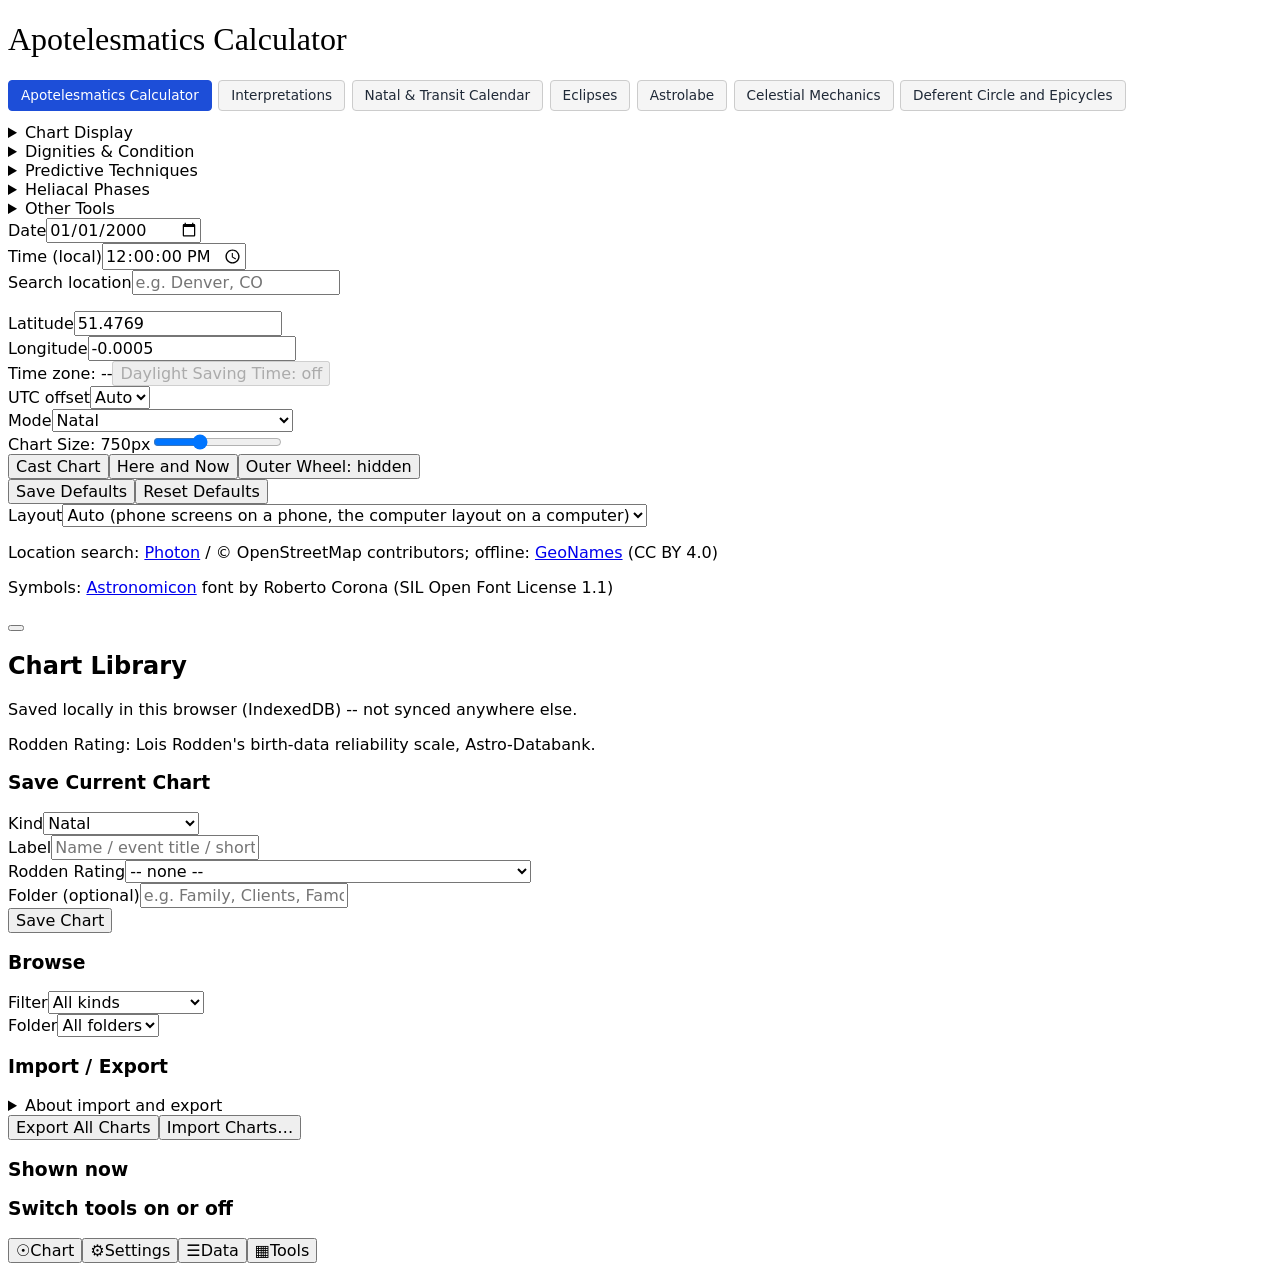
==== commit 47a45260: "Publish site build" ====
--- a/index.html
+++ b/index.html
@@ -1,9 +1,10 @@
-<!DOCTYPE html><html lang="en" data-astro-cid-lcdefpme><head><meta charset="utf-8"><meta name="viewport" content="width=device-width, initial-scale=1"><meta name="generator" content="Astro v7.1.6"><link rel="icon" type="image/svg+xml" href="/Apotelesmatics/icons/icon.svg"><link rel="icon" type="image/png" sizes="192x192" href="/Apotelesmatics/icons/icon-192.png"><link rel="apple-touch-icon" href="/Apotelesmatics/icons/apple-touch-icon.png"><link rel="manifest" href="/Apotelesmatics/manifest.webmanifest"><meta name="theme-color" content="#1e293b"><title>Apotelesmatics Calculator</title><style>.app-nav{flex-wrap:wrap;align-self:stretch;gap:.4rem;margin-bottom:.75rem;display:flex}.app-nav a{color:#1f2937;background:#f5f5f5;border:1px solid #ccc;border-radius:4px;padding:.4rem .75rem;font-size:.85rem;line-height:1.2;text-decoration:none;display:inline-block}.app-nav a:hover{background:#e8e8e8;border-color:#b5b5b5}.app-nav a[aria-current=page]{color:#fff;background:#1d4ed8;border-color:#1d4ed8}.app-nav a:focus-visible{outline-offset:2px;outline:2px solid #1d4ed8}@media print{.app-nav{display:none}}@font-face{font-family:Nunito Sans;src:url(/Apotelesmatics/fonts/NunitoSans-latin.woff2)format("woff2");font-weight:200 1000;font-display:swap;unicode-range:U+??,U+131,U+152-153,U+2BB-2BC,U+2C6,U+2DA,U+2DC,U+304,U+308,U+329,U+2000-206F,U+20AC,U+2122,U+2191,U+2193,U+2212,U+2215,U+FEFF,U+FFFD}@font-face{font-family:Nunito Sans;src:url(/Apotelesmatics/fonts/NunitoSans-latin-ext.woff2)format("woff2");font-weight:200 1000;font-display:swap;unicode-range:U+100-2BA,U+2BD-2C5,U+2C7-2CC,U+2CE-2D7,U+2DD-2FF,U+304,U+308,U+329,U+1D00-1DBF,U+1E00-1E9F,U+1EF2-1EFF,U+2020,U+20A0-20AB,U+20AD-20C0,U+2113,U+2C60-2C7F,U+A720-A7FF}@font-face{font-family:"Source Sans 3";src:url(/Apotelesmatics/fonts/SourceSans3-greek.woff2)format("woff2");font-weight:200 900;font-display:swap;unicode-range:U+370-377,U+37A-37F,U+384-38A,U+38C,U+38E-3A1,U+3A3-3FF}@font-face{font-family:Source Code Pro;src:url(/Apotelesmatics/fonts/SourceCodePro-latin.woff2)format("woff2");font-weight:200 900;font-display:swap;unicode-range:U+??,U+131,U+152-153,U+2BB-2BC,U+2C6,U+2DA,U+2DC,U+304,U+308,U+329,U+2000-206F,U+20AC,U+2122,U+2191,U+2193,U+2212,U+2215,U+FEFF,U+FFFD}@font-face{font-family:Source Code Pro;src:url(/Apotelesmatics/fonts/SourceCodePro-latin-ext.woff2)format("woff2");font-weight:200 900;font-display:swap;unicode-range:U+100-2BA,U+2BD-2C5,U+2C7-2CC,U+2CE-2D7,U+2DD-2FF,U+304,U+308,U+329,U+1D00-1DBF,U+1E00-1E9F,U+1EF2-1EFF,U+2020,U+20A0-20AB,U+20AD-20C4,U+2113,U+2C60-2C7F,U+A720-A7FF}@font-face{font-family:Libre Baskerville;src:url(/Apotelesmatics/fonts/LibreBaskerville-Regular-latin.woff2)format("woff2");font-weight:400;font-display:swap}:root{--font-sans:"Nunito Sans", "Source Sans 3", system-ui, sans-serif;--font-mono:"Source Code Pro", ui-monospace, monospace;--font-title:"Libre Baskerville", Georgia, "Times New Roman", serif}body{font-family:var(--font-sans)}button,input,select,textarea{font:inherit}body>h1{font-family:var(--font-title);font-weight:400}.app-updates-bar[data-astro-cid-t7mwtut6]{z-index:1000;color:#fff;background:#1e293b;border-radius:8px;align-items:center;gap:12px;max-width:calc(100vw - 32px);padding:10px 14px;font-size:.95rem;display:flex;position:fixed;bottom:16px;left:50%;transform:translate(-50%);box-shadow:0 4px 16px #00000040}.app-updates-bar[data-astro-cid-t7mwtut6][hidden]{display:none}.app-updates-bar[data-astro-cid-t7mwtut6] button[data-astro-cid-t7mwtut6]{cursor:pointer;font:inherit;border:none;border-radius:6px;padding:6px 12px}#app-updates-action[data-astro-cid-t7mwtut6]{color:#1e293b;background:#e8c468;font-weight:600}#app-updates-dismiss[data-astro-cid-t7mwtut6]{color:#fff;background:0 0;padding:2px 6px;font-size:1.2rem;line-height:1}@media print{.app-updates-bar[data-astro-cid-t7mwtut6]{display:none}}
-</style><link rel="stylesheet" href="/Apotelesmatics/_astro/index.qWI1w_Ld.css"><style>.sphere-host{aspect-ratio:1;touch-action:none;background:radial-gradient(circle at 50% 45%,#fff 0%,#f1f5f9 70%,#e2e8f0 100%);border-radius:8px;width:min(95vw,750px);position:relative}.sphere-host .sphere-canvas,.sphere-host .sphere-labels{width:100%;height:100%;position:absolute;inset:0}.sphere-host .sphere-labels{cursor:grab}.sphere-label{font:12px/1 var(--font-sans);color:#1f2937;white-space:nowrap;pointer-events:auto;user-select:none;text-shadow:0 0 3px #fff,0 0 3px #fff;transition:opacity .15s}.sphere-cardinal{color:#15803d;font-size:14px;font-weight:700}.sphere-small{color:#475569;font-size:11px}.sphere-angle{color:#b91c1c;font-weight:700}.sphere-house{color:#6b7280;font-size:11px}.sphere-sign,.sphere-planet{font-family:Astronomicon,sans-serif;font-size:19px}.sphere-sign-fire{color:#dc2626}.sphere-sign-earth{color:#16a34a}.sphere-sign-air{color:#2563eb}.sphere-sign-water{color:#9333ea}.sphere-emphasis{color:#0f172a;background:#ffffffd9;border-radius:3px;padding:1px 4px;font-size:13px;font-weight:700}.sphere-star{color:#92400e;font-size:11px}.sphere-star-point{cursor:default;background:#b45309;border-radius:50%;display:block;box-shadow:0 0 0 4px #0000}.sphere-star-point.mag-0{width:7px;height:7px}.sphere-star-point.mag-1{width:5.5px;height:5.5px}.sphere-star-point.mag-2{width:4.5px;height:4.5px}.sphere-star-point.mag-3{width:3.5px;height:3.5px}.sphere-star-point:after{content:attr(data-name);font:11px/1 var(--font-sans);color:#7c2d12;white-space:nowrap;text-shadow:0 0 3px #fff,0 0 3px #fff;opacity:0;pointer-events:none;position:absolute;top:-6px;left:9px}.sphere-star-point:hover:after{opacity:1}
-</style></head><body data-astro-cid-lcdefpme><h1 data-astro-cid-lcdefpme>Apotelesmatics Calculator</h1><div class="natal-chart-app" data-astro-cid-cqwdj5rk><nav class="app-nav"><a href="/Apotelesmatics/" aria-current="page">Apotelesmatics Calculator</a><a href="/Apotelesmatics/interpret/">Interpretations</a><a href="/Apotelesmatics/calendar/">Natal &amp; Transit Calendar</a><a href="/Apotelesmatics/eclipses/">Eclipses</a><a href="/Apotelesmatics/astrolabe/">Astrolabe</a><a href="/Apotelesmatics/models/">Celestial Mechanics</a><a href="/Apotelesmatics/cycles/">Deferent Circle and Epicycles</a></nav><form id="birth-form" data-astro-cid-cqwdj5rk><details class="control-group" data-astro-cid-cqwdj5rk><summary data-astro-cid-cqwdj5rk>Chart Display</summary><div class="field-row" data-astro-cid-cqwdj5rk><div class="field" data-astro-cid-cqwdj5rk><span class="tz-label" data-astro-cid-cqwdj5rk>&nbsp;</span><button type="button" id="outer-planets-toggle" class="toggle-btn" aria-pressed="false" data-astro-cid-cqwdj5rk>Outer Planets: hidden</button></div><div class="field" data-astro-cid-cqwdj5rk><label for="lunar-node-select" title="True: the node of the Moon's actual orbit at the moment. Mean: its smoothly regressing average." data-astro-cid-cqwdj5rk>Lunar Nodes</label><select id="lunar-node-select" data-astro-cid-cqwdj5rk><option value="true" selected data-astro-cid-cqwdj5rk>True</option><option value="mean" data-astro-cid-cqwdj5rk>Mean</option></select></div><div class="field" data-astro-cid-cqwdj5rk><label for="house-system-select" data-astro-cid-cqwdj5rk>House System</label><select id="house-system-select" data-astro-cid-cqwdj5rk><option value="alcabitius" data-astro-cid-cqwdj5rk>Alcabitius</option><option value="whole-sign" data-astro-cid-cqwdj5rk>Whole Sign</option><option value="placidus" data-astro-cid-cqwdj5rk>Placidus</option><option value="campanus" data-astro-cid-cqwdj5rk>Campanus</option><option value="equal" data-astro-cid-cqwdj5rk>Equal</option><option value="regiomontanus" data-astro-cid-cqwdj5rk>Regiomontanus</option><option value="porphyry" data-astro-cid-cqwdj5rk>Porphyry</option><option value="topocentric" data-astro-cid-cqwdj5rk>Topocentric</option><option value="meridian" data-astro-cid-cqwdj5rk>Meridian</option><option value="morinus" data-astro-cid-cqwdj5rk>Morinus</option></select><label class="checkbox-label" id="campanus-vertex-field" hidden data-astro-cid-cqwdj5rk><input type="checkbox" id="campanus-vertex-checkbox" data-astro-cid-cqwdj5rk>Use the Antivertex/Vertex as the 1st/7th (polar latitude)</label></div><div class="field" title="The classical &quot;N-degree rule&quot;: a planet in the last few degrees of a cadent house is still treated as angular. Affects which house a planet is counted in (and so its angularity) for the Hyleg/Alcocoden, Accidental Dignities, the other significator panels and the Interpreter -- not essential dignities, sect, or the plain planet table." data-astro-cid-cqwdj5rk><label for="cusp-offset-input" data-astro-cid-cqwdj5rk>Cusp Offset (deg)</label><input type="number" id="cusp-offset-input" min="-30" max="30" step="1" value="0" data-astro-cid-cqwdj5rk></div><div class="field" data-astro-cid-cqwdj5rk><label for="bounds-system-select" data-astro-cid-cqwdj5rk>Bounds (Terms) System</label><select id="bounds-system-select" data-astro-cid-cqwdj5rk><option value="tetrabiblos" selected data-astro-cid-cqwdj5rk>Ptolemy (Tetrabiblos)</option><option value="ptolemaic" data-astro-cid-cqwdj5rk>Ptolemy (Lilly)</option><option value="egyptian" data-astro-cid-cqwdj5rk>Egyptian</option><option value="chaldean" data-astro-cid-cqwdj5rk>Chaldean</option></select></div><div class="field" data-astro-cid-cqwdj5rk><span class="tz-label" data-astro-cid-cqwdj5rk>&nbsp;</span><button type="button" id="bounds-toggle" class="toggle-btn" aria-pressed="true" data-astro-cid-cqwdj5rk>Bounds: shown</button></div><div class="field" data-astro-cid-cqwdj5rk><span class="tz-label" data-astro-cid-cqwdj5rk>&nbsp;</span><button type="button" id="decans-toggle" class="toggle-btn" aria-pressed="true" data-astro-cid-cqwdj5rk>Chaldean Decans: shown</button></div><div class="field" data-astro-cid-cqwdj5rk><span class="tz-label" data-astro-cid-cqwdj5rk>&nbsp;</span><button type="button" id="ninth-parts-toggle" class="toggle-btn" aria-pressed="false" data-astro-cid-cqwdj5rk>Ninth Parts: hidden</button></div><div class="field" data-astro-cid-cqwdj5rk><span class="tz-label" data-astro-cid-cqwdj5rk>&nbsp;</span><button type="button" id="twelfth-parts-toggle" class="toggle-btn" aria-pressed="false" data-astro-cid-cqwdj5rk>Twelfth Parts: hidden</button></div><div class="field" data-astro-cid-cqwdj5rk><span class="tz-label" data-astro-cid-cqwdj5rk>&nbsp;</span><button type="button" id="points-toggle" class="toggle-btn" aria-pressed="true" data-astro-cid-cqwdj5rk>Nodes/Lots/Syzygy: shown</button></div><div class="field" data-astro-cid-cqwdj5rk><span class="tz-label" data-astro-cid-cqwdj5rk>&nbsp;</span><button type="button" id="vertex-toggle" class="toggle-btn" aria-pressed="false" data-astro-cid-cqwdj5rk>Vertex: hidden</button></div><div class="field" data-astro-cid-cqwdj5rk><span class="tz-label" data-astro-cid-cqwdj5rk>&nbsp;</span><button type="button" id="sphere-toggle" class="toggle-btn" aria-pressed="false" title="Show the chart as a 3D celestial sphere: horizon, meridian, equator, ecliptic, house lines and planets" data-astro-cid-cqwdj5rk>3D Sphere: off</button></div><div class="field" data-astro-cid-cqwdj5rk><span class="tz-label" data-astro-cid-cqwdj5rk>&nbsp;</span><button type="button" id="horizon-curves-toggle" class="toggle-btn" aria-pressed="false" title="Where the horizon and meridian cross each ecliptic latitude, so a planet off the ecliptic shows on its true side of them" data-astro-cid-cqwdj5rk>Horizon &amp; Meridian: hidden</button></div><div class="field" data-astro-cid-cqwdj5rk><span class="tz-label" data-astro-cid-cqwdj5rk>&nbsp;</span><button type="button" id="aspects-toggle" class="toggle-btn" aria-pressed="true" data-astro-cid-cqwdj5rk>Aspects: shown</button></div><div class="field" data-astro-cid-cqwdj5rk><span class="tz-label" data-astro-cid-cqwdj5rk>&nbsp;</span><button type="button" id="aspect-mode-toggle" class="toggle-btn" aria-pressed="false" data-astro-cid-cqwdj5rk>Aspects: Zodiacal</button></div><div class="field" data-astro-cid-cqwdj5rk><span class="tz-label" data-astro-cid-cqwdj5rk>&nbsp;</span><button type="button" id="antiscia-toggle" class="toggle-btn" aria-pressed="false" data-astro-cid-cqwdj5rk>Antiscia: hidden</button></div><div class="field" data-astro-cid-cqwdj5rk><label for="degree-table-source-select" data-astro-cid-cqwdj5rk>Degrees in Signs Source</label><select id="degree-table-source-select" data-astro-cid-cqwdj5rk><option value="gr-intr" selected data-astro-cid-cqwdj5rk>Abu Ma'shar (Gr. Intr.)</option><option value="al-qabisi" data-astro-cid-cqwdj5rk>al-Qabisi</option></select></div><div class="field" data-astro-cid-cqwdj5rk><span class="tz-label" data-astro-cid-cqwdj5rk>&nbsp;</span><button type="button" id="degree-kinds-toggle" class="toggle-btn" aria-pressed="false" data-astro-cid-cqwdj5rk>Degrees in Signs: hidden</button></div><div class="field" data-astro-cid-cqwdj5rk><span class="tz-label" data-astro-cid-cqwdj5rk>&nbsp;</span><button type="button" id="lunar-mansion-toggle" class="toggle-btn" aria-pressed="false" data-astro-cid-cqwdj5rk>Lunar Mansions: hidden</button></div></div></details><details class="control-group" data-astro-cid-cqwdj5rk><summary data-astro-cid-cqwdj5rk>Dignities &amp; Condition</summary><div class="field-row" data-astro-cid-cqwdj5rk><div class="field" data-astro-cid-cqwdj5rk><span class="tz-label" data-astro-cid-cqwdj5rk>&nbsp;</span><button type="button" id="dignities-toggle" class="toggle-btn" aria-pressed="false" data-astro-cid-cqwdj5rk>Dignities: hidden</button></div><div class="field" data-astro-cid-cqwdj5rk><span class="tz-label" data-astro-cid-cqwdj5rk>&nbsp;</span><button type="button" id="temperament-toggle" class="toggle-btn" aria-pressed="false" data-astro-cid-cqwdj5rk>Temperament: hidden</button></div><div class="field" data-astro-cid-cqwdj5rk><span class="tz-label" data-astro-cid-cqwdj5rk>&nbsp;</span><button type="button" id="hyleg-toggle" class="toggle-btn" aria-pressed="false" data-astro-cid-cqwdj5rk>Hyleg/Alcocoden: hidden</button></div><div class="field" data-astro-cid-cqwdj5rk><span class="tz-label" data-astro-cid-cqwdj5rk>&nbsp;</span><button type="button" id="almuten-toggle" class="toggle-btn" aria-pressed="false" data-astro-cid-cqwdj5rk>Almuten/Victor: hidden</button></div><div class="field" data-astro-cid-cqwdj5rk><span class="tz-label" data-astro-cid-cqwdj5rk>&nbsp;</span><button type="button" id="house-almuten-toggle" class="toggle-btn" aria-pressed="false" data-astro-cid-cqwdj5rk>House Almutens: hidden</button></div><div class="field" data-astro-cid-cqwdj5rk><span class="tz-label" data-astro-cid-cqwdj5rk>&nbsp;</span><button type="button" id="wealth-almuten-toggle" class="toggle-btn" aria-pressed="false" data-astro-cid-cqwdj5rk>Wealth Significator: hidden</button></div><div class="field" data-astro-cid-cqwdj5rk><span class="tz-label" data-astro-cid-cqwdj5rk>&nbsp;</span><button type="button" id="profession-significator-toggle" class="toggle-btn" aria-pressed="false" data-astro-cid-cqwdj5rk>Profession Significator: hidden</button></div><div class="field" data-astro-cid-cqwdj5rk><span class="tz-label" data-astro-cid-cqwdj5rk>&nbsp;</span><button type="button" id="speculum-toggle" class="toggle-btn" aria-pressed="false" data-astro-cid-cqwdj5rk>Speculum: hidden</button></div><div class="field" data-astro-cid-cqwdj5rk><span class="tz-label" data-astro-cid-cqwdj5rk>&nbsp;</span><button type="button" id="hayz-toggle" class="toggle-btn" aria-pressed="false" data-astro-cid-cqwdj5rk>Hayz: hidden</button></div><div class="field" data-astro-cid-cqwdj5rk><span class="tz-label" data-astro-cid-cqwdj5rk>&nbsp;</span><button type="button" id="doryphory-toggle" class="toggle-btn" aria-pressed="false" data-astro-cid-cqwdj5rk>Doryphory: hidden</button></div><div class="field" data-astro-cid-cqwdj5rk><span class="tz-label" data-astro-cid-cqwdj5rk>&nbsp;</span><button type="button" id="aspect-conditions-toggle" class="toggle-btn" aria-pressed="false" data-astro-cid-cqwdj5rk>Aspect Conditions: hidden</button></div><div class="field" data-astro-cid-cqwdj5rk><span class="tz-label" data-astro-cid-cqwdj5rk>&nbsp;</span><button type="button" id="reception-toggle" class="toggle-btn" aria-pressed="false" data-astro-cid-cqwdj5rk>Reception: hidden</button></div></div></details><details class="control-group" data-astro-cid-cqwdj5rk><summary data-astro-cid-cqwdj5rk>Predictive Techniques</summary><div class="field-row" data-astro-cid-cqwdj5rk><div class="field" data-astro-cid-cqwdj5rk><span class="tz-label" data-astro-cid-cqwdj5rk>&nbsp;</span><button type="button" id="firdaria-toggle" class="toggle-btn" aria-pressed="false" data-astro-cid-cqwdj5rk>Firdaria: hidden</button></div><div class="field" data-astro-cid-cqwdj5rk><span class="tz-label" data-astro-cid-cqwdj5rk>&nbsp;</span><button type="button" id="zr-toggle" class="toggle-btn" aria-pressed="false" data-astro-cid-cqwdj5rk>Zodiacal Releasing: hidden</button></div><div class="field" data-astro-cid-cqwdj5rk><span class="tz-label" data-astro-cid-cqwdj5rk>&nbsp;</span><button type="button" id="decennials-toggle" class="toggle-btn" aria-pressed="false" data-astro-cid-cqwdj5rk>Decennials: hidden</button></div></div></details><details class="control-group" data-astro-cid-cqwdj5rk><summary data-astro-cid-cqwdj5rk>Other Tools</summary><div class="field-row" data-astro-cid-cqwdj5rk><div class="field" data-astro-cid-cqwdj5rk><span class="tz-label" data-astro-cid-cqwdj5rk>&nbsp;</span><button type="button" id="lots-toggle" class="toggle-btn" aria-pressed="false" data-astro-cid-cqwdj5rk>Lots: hidden</button></div><div class="field" data-astro-cid-cqwdj5rk><span class="tz-label" data-astro-cid-cqwdj5rk>&nbsp;</span><button type="button" id="fixed-stars-toggle" class="toggle-btn" aria-pressed="false" data-astro-cid-cqwdj5rk>Fixed Stars: hidden</button></div><div class="field" data-astro-cid-cqwdj5rk><span class="tz-label" data-astro-cid-cqwdj5rk>&nbsp;</span><button type="button" id="visibility-toggle" class="toggle-btn" aria-pressed="false" data-astro-cid-cqwdj5rk>Planetary Visibility & Calendar: hidden</button></div><div class="field" data-astro-cid-cqwdj5rk><span class="tz-label" data-astro-cid-cqwdj5rk>&nbsp;</span><button type="button" id="heliacal-phases-toggle" class="toggle-btn" aria-pressed="false" data-astro-cid-cqwdj5rk>Heliacal Phases: hidden</button></div><div class="field" data-astro-cid-cqwdj5rk><span class="tz-label" data-astro-cid-cqwdj5rk>&nbsp;</span><button type="button" id="heliacal-marks-toggle" class="toggle-btn" aria-pressed="true" data-astro-cid-cqwdj5rk>Heliacal Marks: shown</button></div><div class="field" data-astro-cid-cqwdj5rk><span class="tz-label" data-astro-cid-cqwdj5rk>&nbsp;</span><button type="button" id="chart-library-toggle" class="toggle-btn" aria-pressed="true" data-astro-cid-cqwdj5rk>Chart Library: shown</button></div><div class="field" data-astro-cid-cqwdj5rk><span class="tz-label" data-astro-cid-cqwdj5rk>&nbsp;</span><button type="button" id="print-buttons-toggle" class="toggle-btn" aria-pressed="false" data-astro-cid-cqwdj5rk>Print Buttons: hidden</button></div></div></details><div class="field" data-astro-cid-cqwdj5rk><label for="date" data-astro-cid-cqwdj5rk>Date</label><input type="date" id="date" name="date" required value="2000-01-01" data-astro-cid-cqwdj5rk></div><div class="field" data-astro-cid-cqwdj5rk><label for="time" data-astro-cid-cqwdj5rk>Time (local)</label><input type="time" id="time" name="time" step="1" required value="12:00" data-astro-cid-cqwdj5rk></div><div class="field location-search" data-astro-cid-cqwdj5rk><label for="locationSearch" data-astro-cid-cqwdj5rk>Search location</label><input type="text" id="locationSearch" name="locationSearch" placeholder="e.g. Denver, CO" autocomplete="off" data-astro-cid-cqwdj5rk><ul id="location-results" hidden data-astro-cid-cqwdj5rk></ul><p id="location-status" class="status" aria-live="polite" data-astro-cid-cqwdj5rk></p></div><div class="field" data-astro-cid-cqwdj5rk><label for="latitude" data-astro-cid-cqwdj5rk>Latitude</label><input type="number" id="latitude" name="latitude" required step="any" min="-90" max="90" value="51.4769" data-astro-cid-cqwdj5rk></div><div class="field" data-astro-cid-cqwdj5rk><label for="longitude" data-astro-cid-cqwdj5rk>Longitude</label><input type="number" id="longitude" name="longitude" required step="any" min="-180" max="180" value="-0.0005" data-astro-cid-cqwdj5rk></div><div class="field" data-astro-cid-cqwdj5rk><span class="tz-label" id="tz-label" data-astro-cid-cqwdj5rk>Time zone: --</span><button type="button" id="dst-toggle" class="toggle-btn" aria-pressed="false" disabled data-astro-cid-cqwdj5rk>Daylight Saving Time: off</button></div><div class="field" data-astro-cid-cqwdj5rk><label for="utc-offset-select" data-astro-cid-cqwdj5rk>UTC offset</label><select id="utc-offset-select" data-astro-cid-cqwdj5rk><option value="auto" data-astro-cid-cqwdj5rk>Auto</option></select><span class="tz-label" id="tz-note" hidden data-astro-cid-cqwdj5rk>Before 1970 a zone keeps its main city's clock history -- check the offset for other towns.</span></div><div class="field" data-astro-cid-cqwdj5rk><label for="chart-mode-select" data-astro-cid-cqwdj5rk>Mode</label><select id="chart-mode-select" data-astro-cid-cqwdj5rk><option value="natal" data-astro-cid-cqwdj5rk>Natal</option><option value="walk" data-astro-cid-cqwdj5rk>Walk</option><option value="profections" data-astro-cid-cqwdj5rk>Profections</option><option value="directions" data-astro-cid-cqwdj5rk>Directions</option><option value="solar-return" data-astro-cid-cqwdj5rk>Solar Return</option><option value="secondary-progression" data-astro-cid-cqwdj5rk>Secondary Progression</option><option value="conception" data-astro-cid-cqwdj5rk>Conception (Trutine)</option><option value="horary" data-astro-cid-cqwdj5rk>Horary</option><option value="electional" data-astro-cid-cqwdj5rk>Electional</option><option value="mundane" data-astro-cid-cqwdj5rk>Mundane</option></select></div><div class="field" data-astro-cid-cqwdj5rk><label for="chart-size" data-astro-cid-cqwdj5rk>Chart Size: <span id="chart-size-value" data-astro-cid-cqwdj5rk>750px</span></label><input type="range" id="chart-size" min="400" max="1400" step="25" value="750" data-astro-cid-cqwdj5rk></div><button type="submit" data-astro-cid-cqwdj5rk>Cast Chart</button><button type="button" id="here-now-btn" data-astro-cid-cqwdj5rk>Here and Now</button><button type="button" id="outer-wheel-toggle" class="toggle-btn" aria-pressed="false" data-astro-cid-cqwdj5rk>Outer Wheel: hidden</button></form><div class="field" data-astro-cid-cqwdj5rk><button type="button" id="save-defaults-btn" data-astro-cid-cqwdj5rk>Save Defaults</button><button type="button" id="reset-defaults-btn" data-astro-cid-cqwdj5rk>Reset Defaults</button><span id="settings-status-msg" class="status" aria-live="polite" data-astro-cid-cqwdj5rk></span></div><p class="attribution" data-astro-cid-cqwdj5rk>Location search: <a href="https://photon.komoot.io/" target="_blank" rel="noopener" data-astro-cid-cqwdj5rk>Photon</a> / &copy; OpenStreetMap contributors; offline: <a href="https://www.geonames.org/" target="_blank" rel="noopener" data-astro-cid-cqwdj5rk>GeoNames</a> (CC BY 4.0)</p><p class="attribution" data-astro-cid-cqwdj5rk>Symbols: <a href="https://astronomicon.co/" target="_blank" rel="noopener" data-astro-cid-cqwdj5rk>Astronomicon</a> font by Roberto Corona (SIL Open Font License 1.1)</p><p id="reliability-warning" class="warning" hidden data-astro-cid-cqwdj5rk>The selected house system isn't reliably defined for this chart this close to the pole -- cusps and house placements shown may be inaccurate.</p><p id="polar-warning" class="warning" hidden data-astro-cid-cqwdj5rk></p><div id="walk-panel" hidden data-astro-cid-cqwdj5rk><div class="field" data-astro-cid-cqwdj5rk><label for="walk-step-count" data-astro-cid-cqwdj5rk>Every</label><input type="number" id="walk-step-count" min="1" step="1" value="1" data-astro-cid-cqwdj5rk><select id="walk-step-unit" data-astro-cid-cqwdj5rk><option value="second" data-astro-cid-cqwdj5rk>Seconds</option><option value="minute" data-astro-cid-cqwdj5rk>Minutes</option><option value="hour" data-astro-cid-cqwdj5rk>Hours</option><option value="day" selected data-astro-cid-cqwdj5rk>Days</option><option value="week" data-astro-cid-cqwdj5rk>Weeks</option><option value="month" data-astro-cid-cqwdj5rk>Months</option><option value="year" data-astro-cid-cqwdj5rk>Years</option></select><button type="button" id="walk-back-btn" aria-label="Step back" data-astro-cid-cqwdj5rk>&larr; Back</button><button type="button" id="walk-play-btn" data-astro-cid-cqwdj5rk>Play</button><button type="button" id="walk-forward-btn" aria-label="Step forward" data-astro-cid-cqwdj5rk>Forward &rarr;</button><button type="button" id="walk-reset-btn" data-astro-cid-cqwdj5rk>Reset to Birth</button><button type="button" id="walk-now-btn" data-astro-cid-cqwdj5rk>Jump to Now</button></div><div id="walk-date-picker" class="field" hidden data-astro-cid-cqwdj5rk><label for="walk-year-input" data-astro-cid-cqwdj5rk>Jump to</label><input type="number" id="walk-year-input" step="1" placeholder="Year" data-astro-cid-cqwdj5rk><select id="walk-month-select" data-astro-cid-cqwdj5rk><option value="1" data-astro-cid-cqwdj5rk>Jan</option><option value="2" data-astro-cid-cqwdj5rk>Feb</option><option value="3" data-astro-cid-cqwdj5rk>Mar</option><option value="4" data-astro-cid-cqwdj5rk>Apr</option><option value="5" data-astro-cid-cqwdj5rk>May</option><option value="6" data-astro-cid-cqwdj5rk>Jun</option><option value="7" data-astro-cid-cqwdj5rk>Jul</option><option value="8" data-astro-cid-cqwdj5rk>Aug</option><option value="9" data-astro-cid-cqwdj5rk>Sep</option><option value="10" data-astro-cid-cqwdj5rk>Oct</option><option value="11" data-astro-cid-cqwdj5rk>Nov</option><option value="12" data-astro-cid-cqwdj5rk>Dec</option></select><select id="walk-day-select" data-astro-cid-cqwdj5rk></select><button type="button" id="walk-date-go-btn" data-astro-cid-cqwdj5rk>Go</button></div><div id="profection-options" class="field" hidden data-astro-cid-cqwdj5rk><label for="profection-method-select" data-astro-cid-cqwdj5rk>Method</label><select id="profection-method-select" data-astro-cid-cqwdj5rk><option value="continuous" selected data-astro-cid-cqwdj5rk>Continuous</option><option value="hellenistic" data-astro-cid-cqwdj5rk>Hellenistic (sign per year)</option></select><label class="checkbox-label" data-astro-cid-cqwdj5rk><input type="checkbox" id="profection-whole-sign-checkbox" data-astro-cid-cqwdj5rk>Whole Sign (both wheels)</label></div><p id="walk-date-label" class="status" aria-live="polite" data-astro-cid-cqwdj5rk></p><p id="profection-status" class="status" aria-live="polite" hidden data-astro-cid-cqwdj5rk></p></div><div id="outer-wheel-panel" hidden data-astro-cid-cqwdj5rk><div class="field" data-astro-cid-cqwdj5rk><label for="outer-wheel-kind-select" data-astro-cid-cqwdj5rk>Outer Wheel</label><select id="outer-wheel-kind-select" data-astro-cid-cqwdj5rk><option value="transit" selected data-astro-cid-cqwdj5rk>Transits</option><option value="solar-return" data-astro-cid-cqwdj5rk>Solar Return</option><option value="secondary-progression" data-astro-cid-cqwdj5rk>Secondary Progression</option></select></div><div id="outer-wheel-step-field" class="field" data-astro-cid-cqwdj5rk><label for="outer-wheel-step-count" data-astro-cid-cqwdj5rk>Every</label><input type="number" id="outer-wheel-step-count" min="1" step="1" value="1" data-astro-cid-cqwdj5rk><select id="outer-wheel-step-unit" data-astro-cid-cqwdj5rk><option value="second" data-astro-cid-cqwdj5rk>Seconds</option><option value="minute" data-astro-cid-cqwdj5rk>Minutes</option><option value="hour" data-astro-cid-cqwdj5rk>Hours</option><option value="day" selected data-astro-cid-cqwdj5rk>Days</option><option value="week" data-astro-cid-cqwdj5rk>Weeks</option><option value="month" data-astro-cid-cqwdj5rk>Months</option><option value="year" data-astro-cid-cqwdj5rk>Years</option></select><button type="button" id="outer-wheel-back-btn" aria-label="Step back" data-astro-cid-cqwdj5rk>&larr; Back</button><button type="button" id="outer-wheel-play-btn" data-astro-cid-cqwdj5rk>Play</button><button type="button" id="outer-wheel-forward-btn" aria-label="Step forward" data-astro-cid-cqwdj5rk>Forward &rarr;</button><button type="button" id="outer-wheel-now-btn" data-astro-cid-cqwdj5rk>Jump to Now</button></div><div id="outer-wheel-sr-options" class="field" hidden data-astro-cid-cqwdj5rk><label for="outer-wheel-sr-year" data-astro-cid-cqwdj5rk>Year</label><input type="number" id="outer-wheel-sr-year" min="1" max="9999" step="1" data-astro-cid-cqwdj5rk><label for="outer-wheel-sr-quarter" data-astro-cid-cqwdj5rk>Quarter</label><select id="outer-wheel-sr-quarter" data-astro-cid-cqwdj5rk><option value="0" data-astro-cid-cqwdj5rk>Q1 (0&deg;)</option><option value="1" data-astro-cid-cqwdj5rk>Q2 (90&deg;)</option><option value="2" data-astro-cid-cqwdj5rk>Q3 (180&deg;)</option><option value="3" data-astro-cid-cqwdj5rk>Q4 (270&deg;)</option></select></div><p id="outer-wheel-date-label" class="status" aria-live="polite" data-astro-cid-cqwdj5rk></p></div><div id="chart-row" data-astro-cid-cqwdj5rk><div id="chart-mount" data-astro-cid-cqwdj5rk></div><div id="sphere-panel" hidden data-astro-cid-cqwdj5rk><div id="sphere-mount" class="sphere-host" aria-label="3D celestial sphere: drag to turn, scroll to zoom" data-astro-cid-cqwdj5rk></div><div class="field sphere-controls" data-astro-cid-cqwdj5rk><label for="sphere-view-select" data-astro-cid-cqwdj5rk>View</label><select id="sphere-view-select" data-astro-cid-cqwdj5rk></select><span class="status" data-astro-cid-cqwdj5rk>Drag to turn, scroll or pinch to zoom. Hover a glyph for its position.</span></div></div><div id="current-lords-panel" hidden data-astro-cid-cqwdj5rk><h3 data-astro-cid-cqwdj5rk>Current Lords</h3><table id="current-lords-table" data-astro-cid-cqwdj5rk><thead data-astro-cid-cqwdj5rk><tr data-astro-cid-cqwdj5rk><th data-astro-cid-cqwdj5rk>Significator</th><th data-astro-cid-cqwdj5rk>Lord of Terms</th><th data-astro-cid-cqwdj5rk>Lord of Rays</th></tr></thead><tbody data-astro-cid-cqwdj5rk></tbody></table></div><div id="solar-return-lords-panel" hidden data-astro-cid-cqwdj5rk><h3 data-astro-cid-cqwdj5rk>Solar Return Lords</h3><table id="solar-return-lords-table" data-astro-cid-cqwdj5rk><tbody data-astro-cid-cqwdj5rk><tr data-astro-cid-cqwdj5rk><th data-astro-cid-cqwdj5rk>Lord of the Year</th><td id="sr-lord-of-year" data-astro-cid-cqwdj5rk>--</td></tr><tr data-astro-cid-cqwdj5rk><th data-astro-cid-cqwdj5rk>Lord of the SR Bound</th><td id="sr-lord-of-bound" data-astro-cid-cqwdj5rk>--</td></tr><tr data-astro-cid-cqwdj5rk><th data-astro-cid-cqwdj5rk>Lord of Rays</th><td id="sr-lord-of-rays" data-astro-cid-cqwdj5rk>--</td></tr></tbody></table></div><div id="progressed-lunation-panel" hidden data-astro-cid-cqwdj5rk><h3 data-astro-cid-cqwdj5rk>Progressed Lunation</h3><table id="progressed-lunation-table" data-astro-cid-cqwdj5rk><tbody data-astro-cid-cqwdj5rk><tr data-astro-cid-cqwdj5rk><th data-astro-cid-cqwdj5rk>Progressed Sun</th><td id="prog-lunation-sun" data-astro-cid-cqwdj5rk>--</td></tr><tr data-astro-cid-cqwdj5rk><th data-astro-cid-cqwdj5rk>Progressed Moon</th><td id="prog-lunation-moon" data-astro-cid-cqwdj5rk>--</td></tr><tr data-astro-cid-cqwdj5rk><th data-astro-cid-cqwdj5rk>Phase</th><td id="prog-lunation-phase" data-astro-cid-cqwdj5rk>--</td></tr></tbody></table></div><div id="profection-lords-panel" hidden data-astro-cid-cqwdj5rk><h3 data-astro-cid-cqwdj5rk>Primary Direction Lords</h3><details class="explanation" data-astro-cid-cqwdj5rk><summary data-astro-cid-cqwdj5rk>About these settings</summary><p class="attribution" data-astro-cid-cqwdj5rk>Mundane Placidus Semi-Arc, Ray Crossing, Placidus key -- this app's default primary-direction configuration, independent of whatever the Directions panel itself currently has selected.</p></details><table id="profection-lords-table" data-astro-cid-cqwdj5rk><thead data-astro-cid-cqwdj5rk><tr data-astro-cid-cqwdj5rk><th data-astro-cid-cqwdj5rk>Significator</th><th data-astro-cid-cqwdj5rk>Lord of Terms</th><th data-astro-cid-cqwdj5rk>Lord of Rays</th></tr></thead><tbody data-astro-cid-cqwdj5rk></tbody></table><details id="profection-lords-details" data-astro-cid-cqwdj5rk><summary data-astro-cid-cqwdj5rk>Show all significators</summary><table id="profection-lords-extra-table" data-astro-cid-cqwdj5rk><thead data-astro-cid-cqwdj5rk><tr data-astro-cid-cqwdj5rk><th data-astro-cid-cqwdj5rk>Significator</th><th data-astro-cid-cqwdj5rk>Lord of Terms</th><th data-astro-cid-cqwdj5rk>Lord of Rays</th></tr></thead><tbody data-astro-cid-cqwdj5rk></tbody></table></details></div><div id="upcoming-profections-panel" hidden data-astro-cid-cqwdj5rk><h3 data-astro-cid-cqwdj5rk>Upcoming Profections</h3><label class="checkbox-label" data-astro-cid-cqwdj5rk><input type="checkbox" id="upcoming-profections-antiscia-checkbox" data-astro-cid-cqwdj5rk>Antiscia &amp; contrantiscia</label><details class="explanation" data-astro-cid-cqwdj5rk><summary data-astro-cid-cqwdj5rk>About this table</summary><p class="attribution" data-astro-cid-cqwdj5rk>Each significator's own continuous annual profection (30&deg;/year, always smoothly interpolated here regardless of the Method dropdown above -- aspect timing needs continuous motion to be well defined), walked forward 30&deg; -- about one year -- from the current walk date: both when it's about to enter a new sign (Lord of the Year) AND when it exactly conjoins/sextiles/squares/trines/opposes one of the natal chart's own 7 classical planets, or reaches one's antiscion or contrantiscion (the hidden conjunction and opposition). Like a primary direction, each contact governs from the day it perfects until the next, so the first row shows the contact still in force. A sextile, square or trine is dexter when the natal planet lies ahead of the profected point in the order of signs (casting its ray back onto it), sinister when it lies behind. A short look-ahead, not a full lifetime table -- usually a handful of rows.</p></details><details id="upcoming-profections-significator-details" open data-astro-cid-cqwdj5rk><summary data-astro-cid-cqwdj5rk>Significators</summary><h4 data-astro-cid-cqwdj5rk>Ascendant</h4><table id="upcoming-profections-ascendant-table" data-astro-cid-cqwdj5rk><thead data-astro-cid-cqwdj5rk><tr data-astro-cid-cqwdj5rk><th data-astro-cid-cqwdj5rk>Date</th><th data-astro-cid-cqwdj5rk>Event</th></tr></thead><tbody data-astro-cid-cqwdj5rk></tbody></table><div class="field" data-astro-cid-cqwdj5rk><label for="upcoming-profections-significator-select" data-astro-cid-cqwdj5rk>Significator</label><select id="upcoming-profections-significator-select" data-astro-cid-cqwdj5rk><option value="sun" data-astro-cid-cqwdj5rk>Sun</option><option value="moon" data-astro-cid-cqwdj5rk>Moon</option><option value="fortune" data-astro-cid-cqwdj5rk>Lot of Fortune</option><option value="midheaven" data-astro-cid-cqwdj5rk>Midheaven</option><option value="spirit" data-astro-cid-cqwdj5rk>Lot of Spirit</option><option value="syzygy" data-astro-cid-cqwdj5rk>Prenatal Syzygy</option><option value="mercury" data-astro-cid-cqwdj5rk>Mercury</option><option value="venus" data-astro-cid-cqwdj5rk>Venus</option><option value="mars" data-astro-cid-cqwdj5rk>Mars</option><option value="jupiter" data-astro-cid-cqwdj5rk>Jupiter</option><option value="saturn" data-astro-cid-cqwdj5rk>Saturn</option><option value="descendant" data-astro-cid-cqwdj5rk>Descendant</option><option value="ic" data-astro-cid-cqwdj5rk>IC</option><option value="northNode" data-astro-cid-cqwdj5rk>North Node</option><option value="southNode" data-astro-cid-cqwdj5rk>South Node</option></select></div><table id="upcoming-profections-other-table" data-astro-cid-cqwdj5rk><thead data-astro-cid-cqwdj5rk><tr data-astro-cid-cqwdj5rk><th data-astro-cid-cqwdj5rk>Date</th><th data-astro-cid-cqwdj5rk>Event</th></tr></thead><tbody data-astro-cid-cqwdj5rk></tbody></table></details><details id="upcoming-profections-promissor-details" data-astro-cid-cqwdj5rk><summary data-astro-cid-cqwdj5rk>Promissors</summary><p class="attribution" data-astro-cid-cqwdj5rk>The same look-ahead turned around: every significator above, profected, as it reaches the chosen natal planet's rays (or its antiscion/contrantiscion).</p><div class="field" data-astro-cid-cqwdj5rk><label for="upcoming-profections-promissor-select" data-astro-cid-cqwdj5rk>Promissor</label><select id="upcoming-profections-promissor-select" data-astro-cid-cqwdj5rk><option value="Sun" data-astro-cid-cqwdj5rk>Sun</option><option value="Moon" data-astro-cid-cqwdj5rk>Moon</option><option value="Mercury" data-astro-cid-cqwdj5rk>Mercury</option><option value="Venus" data-astro-cid-cqwdj5rk>Venus</option><option value="Mars" data-astro-cid-cqwdj5rk>Mars</option><option value="Jupiter" data-astro-cid-cqwdj5rk>Jupiter</option><option value="Saturn" data-astro-cid-cqwdj5rk>Saturn</option></select></div><table id="upcoming-profections-promissor-table" data-astro-cid-cqwdj5rk><thead data-astro-cid-cqwdj5rk><tr data-astro-cid-cqwdj5rk><th data-astro-cid-cqwdj5rk>Date</th><th data-astro-cid-cqwdj5rk>Significator</th><th data-astro-cid-cqwdj5rk>Event</th></tr></thead><tbody data-astro-cid-cqwdj5rk></tbody></table></details></div></div><details id="rectify-panel" open hidden data-astro-cid-cqwdj5rk><summary data-astro-cid-cqwdj5rk>Rectification</summary><details class="explanation" data-astro-cid-cqwdj5rk><summary data-astro-cid-cqwdj5rk>About this tool</summary><p class="attribution" data-astro-cid-cqwdj5rk>Nudge the birth time and watch how a list of known life events lines up with the predictive techniques at each trial time. Nudging changes the chart's actual birth time, so the wheel and every other mode (Directions, Profections, Solar Return) follow the trial time too; the recorded time is kept so you can revert, or save the trial time to the chart once you're satisfied. Primary directions use the Directions panel's own type, technique and key (Ray Crossing), for the significators that move with the birth time: the Ascendant, Midheaven, Sun, Moon, Lots of Fortune and Spirit, and the prenatal Syzygy -- each directed or converse by its own hemisphere. A direction "matches" an event when it perfects within the window either side of the event's date; one whose promissor rules or occupies the event's house is marked &#9733;. Profections follow the Profections panel's Method. With "Quarterly by Ascendant" (in the Solar Return column's heading), each event gets the quarterly return in force, as with mundane ingresses: the annual return's Ascendant in a fixed sign stands for the whole year, in a mutable sign it is renewed at Q3 (180&deg;), in a cardinal sign at every quarter; unticked, every event uses the annual return. Events and characteristics are kept with the chart in the Chart Library (save the chart there first) and travel with export/import.</p></details><p id="rectify-time-label" class="status" aria-live="polite" data-astro-cid-cqwdj5rk></p><div class="field" data-astro-cid-cqwdj5rk><label for="rectify-step-count" data-astro-cid-cqwdj5rk>Nudge by</label><input type="number" id="rectify-step-count" min="1" step="1" value="1" data-astro-cid-cqwdj5rk><select id="rectify-step-unit" data-astro-cid-cqwdj5rk><option value="1" data-astro-cid-cqwdj5rk>Seconds</option><option value="60" selected data-astro-cid-cqwdj5rk>Minutes</option><option value="3600" data-astro-cid-cqwdj5rk>Hours</option></select><button type="button" id="rectify-earlier-btn" data-astro-cid-cqwdj5rk>&larr; Earlier</button><button type="button" id="rectify-later-btn" data-astro-cid-cqwdj5rk>Later &rarr;</button><button type="button" id="rectify-revert-btn" data-astro-cid-cqwdj5rk>Revert to Recorded Time</button><button type="button" id="rectify-save-time-btn" data-astro-cid-cqwdj5rk>Save Trial Time to Chart</button></div><div class="field" data-astro-cid-cqwdj5rk><label for="rectify-window-months" data-astro-cid-cqwdj5rk>Match window &plusmn;</label><input type="number" id="rectify-window-months" min="0.5" max="36" step="0.5" value="6" data-astro-cid-cqwdj5rk><span data-astro-cid-cqwdj5rk>months</span><label class="checkbox-label" data-astro-cid-cqwdj5rk><input type="checkbox" id="rectify-sr-checkbox" checked data-astro-cid-cqwdj5rk>Solar returns</label></div><p id="rectify-settings-label" class="status" data-astro-cid-cqwdj5rk></p><p id="rectify-status" class="status" aria-live="polite" data-astro-cid-cqwdj5rk></p><h3 data-astro-cid-cqwdj5rk>Trial Chart</h3><p id="rectify-trial-summary" data-astro-cid-cqwdj5rk></p><h3 data-astro-cid-cqwdj5rk>Characteristics</h3><div class="field" data-astro-cid-cqwdj5rk><label for="rectify-trait-input" data-astro-cid-cqwdj5rk>Add</label><input type="text" id="rectify-trait-input" placeholder="e.g. tall and lean, dark hair, quick-tempered" size="40" data-astro-cid-cqwdj5rk><button type="button" id="rectify-trait-add-btn" data-astro-cid-cqwdj5rk>Add</button></div><ul id="rectify-trait-list" data-astro-cid-cqwdj5rk></ul><h3 data-astro-cid-cqwdj5rk>Life Events</h3><div class="field" data-astro-cid-cqwdj5rk><label for="rectify-event-date" data-astro-cid-cqwdj5rk>Date</label><input type="date" id="rectify-event-date" data-astro-cid-cqwdj5rk><label for="rectify-event-label" data-astro-cid-cqwdj5rk>Event</label><input type="text" id="rectify-event-label" placeholder="e.g. married, father died, new job" size="28" data-astro-cid-cqwdj5rk><label for="rectify-event-house" data-astro-cid-cqwdj5rk>Topic</label><select id="rectify-event-house" data-astro-cid-cqwdj5rk><option value="" data-astro-cid-cqwdj5rk>--</option><option value="1" data-astro-cid-cqwdj5rk>1st -- body, life, character</option><option value="2" data-astro-cid-cqwdj5rk>2nd -- money, possessions</option><option value="3" data-astro-cid-cqwdj5rk>3rd -- siblings, short journeys</option><option value="4" data-astro-cid-cqwdj5rk>4th -- father, home, land</option><option value="5" data-astro-cid-cqwdj5rk>5th -- children, pleasure</option><option value="6" data-astro-cid-cqwdj5rk>6th -- illness, servants</option><option value="7" data-astro-cid-cqwdj5rk>7th -- marriage, partners, open enemies</option><option value="8" data-astro-cid-cqwdj5rk>8th -- death, inheritance</option><option value="9" data-astro-cid-cqwdj5rk>9th -- long journeys, religion, learning</option><option value="10" data-astro-cid-cqwdj5rk>10th -- career, honour, mother</option><option value="11" data-astro-cid-cqwdj5rk>11th -- friends, hopes, patrons</option><option value="12" data-astro-cid-cqwdj5rk>12th -- confinement, secret enemies</option></select><button type="button" id="rectify-event-add-btn" data-astro-cid-cqwdj5rk>Add Event</button></div><div class="wide-table-scroll" data-astro-cid-cqwdj5rk><table id="rectify-events-table" hidden data-astro-cid-cqwdj5rk><thead data-astro-cid-cqwdj5rk><tr data-astro-cid-cqwdj5rk><th data-astro-cid-cqwdj5rk>Date</th><th data-astro-cid-cqwdj5rk>Event</th><th data-astro-cid-cqwdj5rk>Age</th><th data-astro-cid-cqwdj5rk>Profection</th><th data-astro-cid-cqwdj5rk>Directions in window</th><th id="rectify-sr-col-header" data-astro-cid-cqwdj5rk>Solar Return<label class="checkbox-label rectify-sr-quarterly-label" title="Fixed annual Ascendant: Q1 all year. Mutable: Q1 and Q3. Cardinal: every quarter." data-astro-cid-cqwdj5rk><input type="checkbox" id="rectify-sr-quarterly-checkbox" checked data-astro-cid-cqwdj5rk>Quarterly by Ascendant</label></th><th data-astro-cid-cqwdj5rk></th></tr></thead><tbody data-astro-cid-cqwdj5rk></tbody></table></div><h3 data-astro-cid-cqwdj5rk>Scan Birth Times</h3><div class="field" data-astro-cid-cqwdj5rk><label for="rectify-scan-range" data-astro-cid-cqwdj5rk>Range &plusmn;</label><input type="number" id="rectify-scan-range" min="1" max="720" step="1" value="120" data-astro-cid-cqwdj5rk><span data-astro-cid-cqwdj5rk>minutes, every</span><input type="number" id="rectify-scan-step" min="5" max="3600" step="5" value="60" data-astro-cid-cqwdj5rk><span data-astro-cid-cqwdj5rk>seconds</span><button type="button" id="rectify-scan-btn" data-astro-cid-cqwdj5rk>Scan</button><button type="button" id="rectify-scan-stop-btn" hidden data-astro-cid-cqwdj5rk>Stop</button></div><p id="rectify-scan-status" class="status" aria-live="polite" data-astro-cid-cqwdj5rk></p><div class="wide-table-scroll" data-astro-cid-cqwdj5rk><table id="rectify-scan-table" hidden data-astro-cid-cqwdj5rk><thead data-astro-cid-cqwdj5rk><tr data-astro-cid-cqwdj5rk><th data-astro-cid-cqwdj5rk>Trial time</th><th data-astro-cid-cqwdj5rk>Offset</th><th data-astro-cid-cqwdj5rk>Ascendant</th><th data-astro-cid-cqwdj5rk>Midheaven</th><th data-astro-cid-cqwdj5rk>Events matched</th><th data-astro-cid-cqwdj5rk>Topical</th><th data-astro-cid-cqwdj5rk>Mean |days|</th><th data-astro-cid-cqwdj5rk></th></tr></thead><tbody data-astro-cid-cqwdj5rk></tbody></table></div></details><div id="directions-panel" hidden data-astro-cid-cqwdj5rk><h2 data-astro-cid-cqwdj5rk>Primary Directions -- General Condition</h2><details class="explanation" data-astro-cid-cqwdj5rk><summary data-astro-cid-cqwdj5rk>About this technique</summary><p class="attribution" data-astro-cid-cqwdj5rk><strong data-astro-cid-cqwdj5rk>Zodiacal</strong> directions use the classical "arc of direction" technique, read directly from al-Qabisi, <em data-astro-cid-cqwdj5rk>Introductions to Astrology</em> IV.11-14 (Dykes trans.) -- one of several astrologers who transmit this method, not its inventor. A significator is directed forward to a target degree, and the arc between them converts to time at one year per degree (al-Qabisi's own explicit sub-degree rate: a month per 5', 6 days per 1', i.e. a flat 360-day nominal year). The arc itself is a proportional blend of a pure right-ascension arc and a pure oblique-ascension arc, weighted by how far the significator sits through its own quadrant (its semi-diurnal or semi-nocturnal arc) -- reducing exactly to a plain right-ascension arc when the significator sits on the Midheaven or IC, and to a plain oblique-ascension arc on the Ascendant or Descendant. Five traditional significators can be directed (Ascendant: body; Sun: honor and dignity; Moon: soul and marriage; Lot of Fortune: wealth; Midheaven: career and mastery), plus two further points offered here using the same technique, beyond al-Qabisi's own five: the Lot of Spirit and the prenatal Syzygy. Each is directed through either of two targets: the bound (term) lord of wherever the significator currently sits, walking sign by sign through successive bounds ("distribution through the bounds," with a secondary "lord of the rays" annotation whenever some other planet's own aspect ray to the significator happens to perfect during that same bound period); or successive planetary aspect rays (conjunction/sextile/square/trine/opposition), nearest first. Whichever bounds system is selected above is used. Every point involved -- bound cusps, aspect rays, the significator itself -- is treated as if it sat exactly on the ecliptic; exact for the Ascendant/Midheaven/bound-cusps, but an approximation whenever a real planet is directed to another real planet, since planets have their own ecliptic latitude. This is the natal "general condition" only -- profection-scaled and solar-return-scaled variants are a separate, later feature. When the significator falls in the descending quadrant (houses 7-9, from the Descendant to the Midheaven), Ibn Ezra's account of Ptolemy directs it backward (against the order of the signs) instead of forward -- a genuinely disputed point in the tradition itself (Dorotheus argued for always-forward directing), offered here as an option rather than a correction.</p><p class="attribution" data-astro-cid-cqwdj5rk><strong data-astro-cid-cqwdj5rk>Mundane</strong> directions use <strong data-astro-cid-cqwdj5rk>Placidus Semi-Arc</strong>, a genuinely latitude-aware technique using each point's true right ascension and declination instead of the ecliptic-only approximation above: the promissor's own proportional position through its semi-arc (diurnal if above the horizon, nocturnal if below) is projected onto the significator's own semi-arc, and the arc of direction is the difference between that projected position and the significator's own natal one. Read here directly from Martin Gansten's <em data-astro-cid-cqwdj5rk>Primary Directions</em> (Appendix I, "proportional semi-arcs"), a modern source documenting Placidus's own method -- the term applies regardless of latitude data, so it's labeled the same either way. Real planetary latitude is always used here (only the Moon, among the seven significators, actually has any -- the Ascendant, Midheaven, Sun, Lot of Fortune, Lot of Spirit, and prenatal Syzygy all sit exactly on the ecliptic by definition): that's the entire point of a mundane technique, so there's no separate latitude-on/off toggle -- pick Zodiacal above instead for an ecliptic-only technique. There is no mundane walk through the bounds: the source computes single planet-to-planet arcs directly (its own worked example is one such arc), and an earlier attempt here to extend it into a bound-by-bound walk produced non-increasing ages partway through the zodiac -- a real bug, not a rare edge case, so that extension has been dropped rather than left half-working. Instead, Bound Distribution under Mundane walks the bounds zodiacally (as under Zodiacal) and fills each bound's Lord of Rays with the <em data-astro-cid-cqwdj5rk>mundane</em> directions (by whichever technique is selected) that perfect within it -- so the bound lords and the mundane aspects can be read together without switching types. Every walk is computed either fully <strong data-astro-cid-cqwdj5rk>direct</strong> (promissor carried to the significator) or fully <strong data-astro-cid-cqwdj5rk>converse</strong> (significator carried to the promissor) -- Martin Gansten's own distinction, Chapter 1 of <em data-astro-cid-cqwdj5rk>Primary Directions</em> -- decided once for the whole significator, not per event, shown in the table's own Motion column. Defaults by hemisphere (eastern significators direct, western converse) and is switchable below. The Ascendant and Midheaven use a different, simpler formula from the rest (Gansten's own sec. 2/3, "directing a point to the meridian/horizon") rather than the proportional semi-arc projection above, since that projection is explicitly scoped by its own source to non-angular points only. For Ray Crossing specifically, a mundane sextile/square/trine/opposition is <em data-astro-cid-cqwdj5rk>not</em> an ecliptic-longitude offset the way it is under Zodiacal above -- for the Ascendant and Midheaven it's a proportion of each classical planet's own semi-arc in right-ascension space (Raphael's classical semi-arc-trisection house-cusp construction,<em data-astro-cid-cqwdj5rk>Star Manual</em>, "Of Mundane Primary Directions to the Angles"), reproducing a real chart's own published mundane directions exactly once implemented this way (an earlier version here used the ecliptic-offset construction and disagreed with real published output by tens of degrees for several events). Every other significator (planets, Lots, custom points) under the Placidus Semi-Arc technique uses each point's proportional position on its own diurnal circle: a promissor directs to the significator when primary motion carries it to the significator's position (conjunction), the opposite position, or two, three or four mundane houses either side (sextile, square, trine; dexter and sinister), measured by its own semi-arcs -- reproducing real published mundane directions, direct and converse, in every quadrant.</p><p class="attribution" data-astro-cid-cqwdj5rk>Mundane's own <strong data-astro-cid-cqwdj5rk>Technique</strong> choice affects a non-angular significator's own CONJUNCTION/OPPOSITION candidate: <strong data-astro-cid-cqwdj5rk>Placidus Semi-Arc</strong> (the default) is the construction described just above, with Gansten's own Placidean "under the pole" (4b) substituted in for the one specific case that construction is known to get wrong.<strong data-astro-cid-cqwdj5rk>Regiomontanus</strong> instead always uses Gansten's Regiomontanian circles-of-position formula (4c, the same construction the Zodiacal Technique select's own Regiomontanus option uses, fed real mundane right ascension/declination) for conjunction/opposition, regardless of that known-bad case -- with an extra correction of its own, an antipodal substitution for a promissor that natally sits closer to the significator's opposite degree than to the significator itself (this formula, unlike plain 4a, has no automatic conjunction/opposition duality built in). <strong data-astro-cid-cqwdj5rk>Regiomontanus</strong> also replaces sextile/square/trine with a genuine circles-of-position construction (finding the significator's own equatorial division point via the horizon's north/south-point axis, then locating each promissor's own crossing of the division points 60/90/120 degrees around it) rather than the semi-arc-trisection construction Placidus Semi-Arc keeps using for that case. All five aspects are verified against a real 11-row Janus table (Sun significator, converse motion, a reference nativity) to within a few arcseconds.</p><p class="attribution" data-astro-cid-cqwdj5rk>The Ascendant and Descendant (angular significators) get the same all-five-aspects treatment under <strong data-astro-cid-cqwdj5rk>Regiomontanus</strong>, via the same underlying construction (an angle's own equatorial division point is simply fixed by definition -- 90 degrees from RAMC for the Ascendant -- rather than needing to be located from its real declination the way a moving planet's does) -- conjunction/square/opposition happen to reduce to the exact same values Placidus Semi-Arc already gives (every classical quadrant house system necessarily agrees on the four angles themselves, diverging only in how each trisects a quadrant's interior), while sextile/trine genuinely differ. Verified against a real 15-row Janus table (Ascendant significator, direct motion) to within a few arcseconds on every row. The Midheaven and IC keep using Placidus Semi-Arc's own construction regardless of this choice -- the same derivation would be expected to extend there too, but no real data confirms it yet.</p><p class="attribution" data-astro-cid-cqwdj5rk>Both types share one further choice: the <strong data-astro-cid-cqwdj5rk>Key</strong>, which converts a computed arc (always in degrees, under the technique's own universal "1 degree of arc = 1 year of life" premise) into an actual calendar date -- historically disputed, since astrologers have disagreed about how many real days make up that "year." <strong data-astro-cid-cqwdj5rk>Ptolemy</strong> uses a flat 360-day nominal year (al-Qabisi's own explicit rate, this app's original default). <strong data-astro-cid-cqwdj5rk>Naibod</strong> uses the Sun's own mean tropical motion instead (~370.6 real days per degree) -- the most common key in modern practice. <strong data-astro-cid-cqwdj5rk>Kepler</strong> uses the Sun's true (not mean) motion on the day of birth specifically, which varies by nativity. <strong data-astro-cid-cqwdj5rk>Placidus</strong> is a two-step day-for-a-year translation, not a single scaled rate (Martin Gansten's own account, <em data-astro-cid-cqwdj5rk>Primary Directions</em>, "The key of Placidus"): first find the number of real days after birth for the Sun's own true right ascension to advance by an amount equal to the arc's own degree value, then treat that day-count directly as a year-count and convert it to real elapsed time the ordinary way. An earlier version here wrongly modeled Placidus as "Naibod, but with the Sun's true motion instead of mean motion" -- a single equation that happened to look plausible but disagreed with a real chart's own published Placidus-keyed directions by months to over a year; the current implementation reproduces all 15 of that chart's dates to within a day. <strong data-astro-cid-cqwdj5rk>Custom</strong>lets you enter your own rate directly, in degrees of arc per tropical year (1 for Ptolemy-equivalent, ~0.9856 for Naibod-equivalent).</p></details><div class="field" data-astro-cid-cqwdj5rk><label for="directions-type-select" data-astro-cid-cqwdj5rk>Type</label><select id="directions-type-select" data-astro-cid-cqwdj5rk><option value="zodiacal" data-astro-cid-cqwdj5rk>Zodiacal</option><option value="mundane" selected data-astro-cid-cqwdj5rk>Mundane</option></select><label for="directions-technique-select" data-astro-cid-cqwdj5rk>Technique</label><select id="directions-technique-select" data-astro-cid-cqwdj5rk></select></div><div class="field" data-astro-cid-cqwdj5rk><label for="directions-significator-select" data-astro-cid-cqwdj5rk>Significator</label><select id="directions-significator-select" data-astro-cid-cqwdj5rk><option value="ascendant" data-astro-cid-cqwdj5rk>Ascendant</option><option value="sun" data-astro-cid-cqwdj5rk>Sun</option><option value="moon" data-astro-cid-cqwdj5rk>Moon</option><option value="fortune" data-astro-cid-cqwdj5rk>Lot of Fortune</option><option value="midheaven" data-astro-cid-cqwdj5rk>Midheaven</option><option value="spirit" data-astro-cid-cqwdj5rk>Lot of Spirit</option><option value="syzygy" data-astro-cid-cqwdj5rk>Prenatal Syzygy</option><option value="mercury" data-astro-cid-cqwdj5rk>Mercury</option><option value="venus" data-astro-cid-cqwdj5rk>Venus</option><option value="mars" data-astro-cid-cqwdj5rk>Mars</option><option value="jupiter" data-astro-cid-cqwdj5rk>Jupiter</option><option value="saturn" data-astro-cid-cqwdj5rk>Saturn</option><option value="descendant" data-astro-cid-cqwdj5rk>Descendant</option><option value="ic" data-astro-cid-cqwdj5rk>IC</option></select><label for="directions-mechanic-select" data-astro-cid-cqwdj5rk>Target</label><select id="directions-mechanic-select" data-astro-cid-cqwdj5rk><option value="bound" data-astro-cid-cqwdj5rk>Bound Distribution</option><option value="ray" selected data-astro-cid-cqwdj5rk>Ray Crossing</option></select><label for="directions-max-age-input" data-astro-cid-cqwdj5rk>Max Age (yr)</label><input type="number" id="directions-max-age-input" min="10" max="130" step="1" value="100" data-astro-cid-cqwdj5rk><button type="button" id="directions-compute-btn" data-astro-cid-cqwdj5rk>Compute Directions</button><button type="button" id="directions-show-on-chart-btn" class="toggle-btn" aria-pressed="false" disabled data-astro-cid-cqwdj5rk>Show on Chart</button></div><div class="field" data-astro-cid-cqwdj5rk><label for="directions-key-select" data-astro-cid-cqwdj5rk>Key</label><select id="directions-key-select" data-astro-cid-cqwdj5rk><option value="ptolemy" data-astro-cid-cqwdj5rk>Ptolemy (1&deg; = 1yr, 360-day nominal year)</option><option value="naibod" data-astro-cid-cqwdj5rk>Naibod (Sun's mean motion, ~370.6 days/&deg;)</option><option value="kepler" data-astro-cid-cqwdj5rk>Kepler (Sun's true motion at birth)</option><option value="placidus" selected data-astro-cid-cqwdj5rk>Placidus (Sun's real motion over the arc)</option><option value="custom" data-astro-cid-cqwdj5rk>Custom</option></select><label for="directions-key-custom-input" data-astro-cid-cqwdj5rk>Custom Rate (&deg;/yr)</label><input type="number" id="directions-key-custom-input" min="0.01" max="10" step="0.0001" value="1" disabled data-astro-cid-cqwdj5rk></div><div class="field" data-astro-cid-cqwdj5rk><label class="checkbox-label" data-astro-cid-cqwdj5rk><input type="checkbox" id="directions-backward-checkbox" checked disabled data-astro-cid-cqwdj5rk>Direct Backward in Descending Quadrant (Ptolemy, per Ibn Ezra) -- Zodiacal type only</label><label class="checkbox-label" data-astro-cid-cqwdj5rk><input type="checkbox" id="directions-converse-checkbox" data-astro-cid-cqwdj5rk>Converse Motion (defaults by hemisphere: eastern significators direct, western converse)</label></div><p id="directions-status" class="status" aria-live="polite" data-astro-cid-cqwdj5rk></p><table id="directions-table" hidden data-astro-cid-cqwdj5rk><thead data-astro-cid-cqwdj5rk><tr data-astro-cid-cqwdj5rk><th data-astro-cid-cqwdj5rk>Age</th><th data-astro-cid-cqwdj5rk>Date</th><th id="directions-ruler-col-header" data-astro-cid-cqwdj5rk>Ruler</th><th id="directions-ends-col-header" data-astro-cid-cqwdj5rk>Ends</th><th data-astro-cid-cqwdj5rk>Years</th><th id="directions-extra-col-header" data-astro-cid-cqwdj5rk></th></tr></thead><tbody data-astro-cid-cqwdj5rk></tbody></table></div><div id="solar-return-panel" hidden data-astro-cid-cqwdj5rk><h2 data-astro-cid-cqwdj5rk>Solar Return</h2><div class="field" data-astro-cid-cqwdj5rk><label for="sr-mode-year" data-astro-cid-cqwdj5rk>Year</label><input type="number" id="sr-mode-year" min="1" max="9999" step="1" data-astro-cid-cqwdj5rk><label for="sr-mode-quarter" data-astro-cid-cqwdj5rk>Quarter</label><select id="sr-mode-quarter" data-astro-cid-cqwdj5rk><option value="0" data-astro-cid-cqwdj5rk>Q1 (0&deg;)</option><option value="1" data-astro-cid-cqwdj5rk>Q2 (90&deg;)</option><option value="2" data-astro-cid-cqwdj5rk>Q3 (180&deg;)</option><option value="3" data-astro-cid-cqwdj5rk>Q4 (270&deg;)</option></select></div><div class="field location-search" data-astro-cid-cqwdj5rk><label for="sr-mode-location-search" data-astro-cid-cqwdj5rk>Search location</label><input type="text" id="sr-mode-location-search" placeholder="e.g. Washington, DC" autocomplete="off" data-astro-cid-cqwdj5rk><ul id="sr-mode-location-results" hidden data-astro-cid-cqwdj5rk></ul><p id="sr-mode-location-status" class="status" aria-live="polite" data-astro-cid-cqwdj5rk></p></div><div class="field" data-astro-cid-cqwdj5rk><label for="sr-mode-latitude" data-astro-cid-cqwdj5rk>Latitude</label><input type="number" id="sr-mode-latitude" step="any" min="-90" max="90" data-astro-cid-cqwdj5rk><label for="sr-mode-longitude" data-astro-cid-cqwdj5rk>Longitude</label><input type="number" id="sr-mode-longitude" step="any" min="-180" max="180" data-astro-cid-cqwdj5rk></div><button type="button" id="sr-mode-compute-btn" data-astro-cid-cqwdj5rk>Compute Solar Return</button><p id="sr-mode-status" class="status" aria-live="polite" data-astro-cid-cqwdj5rk></p><h3 data-astro-cid-cqwdj5rk>Distributions (Umar al-Tabari)</h3><details class="explanation" data-astro-cid-cqwdj5rk><summary data-astro-cid-cqwdj5rk>About this technique</summary><p class="attribution" data-astro-cid-cqwdj5rk>Directs the solar return chart's own significator "by equal degrees" (plain ecliptic distance, no ascensional projection) through successive planetary rays or bound cusps, an entire day for every 59' 8" of arc, until completing the full 360&deg; back to the significator's own starting degree (about one real year) -- Umar al-Tabari,<em data-astro-cid-cqwdj5rk>Condition of the Native</em> II.5 and <em data-astro-cid-cqwdj5rk>Annual Methods</em> II.2-3 (which describe the Ascendant specifically; extended here to the same significators the natal Directions panel offers). <strong data-astro-cid-cqwdj5rk>Converse Motion</strong> is an optional extension neither source describes: it carries the significator backward through the zodiac instead of forward, using the same arc formula as the natal Directions panel's own zodiacal converse. <strong data-astro-cid-cqwdj5rk>Converse in Western Half</strong> (on by default) picks it automatically, like the Directions panel: converse for a significator in the solar return chart's western half, direct for one in the eastern half.</p></details><div class="field" data-astro-cid-cqwdj5rk><label for="sr-dist-significator-select" data-astro-cid-cqwdj5rk>Significator</label><select id="sr-dist-significator-select" data-astro-cid-cqwdj5rk><option value="ascendant" data-astro-cid-cqwdj5rk>Ascendant</option><option value="sun" data-astro-cid-cqwdj5rk>Sun</option><option value="moon" data-astro-cid-cqwdj5rk>Moon</option><option value="fortune" data-astro-cid-cqwdj5rk>Lot of Fortune</option><option value="midheaven" data-astro-cid-cqwdj5rk>Midheaven</option><option value="spirit" data-astro-cid-cqwdj5rk>Lot of Spirit</option><option value="syzygy" data-astro-cid-cqwdj5rk>Prenatal Syzygy</option><option value="mercury" data-astro-cid-cqwdj5rk>Mercury</option><option value="venus" data-astro-cid-cqwdj5rk>Venus</option><option value="mars" data-astro-cid-cqwdj5rk>Mars</option><option value="jupiter" data-astro-cid-cqwdj5rk>Jupiter</option><option value="saturn" data-astro-cid-cqwdj5rk>Saturn</option><option value="descendant" data-astro-cid-cqwdj5rk>Descendant</option><option value="ic" data-astro-cid-cqwdj5rk>IC</option></select><label for="sr-dist-mechanic-select" data-astro-cid-cqwdj5rk>Mechanic</label><select id="sr-dist-mechanic-select" data-astro-cid-cqwdj5rk><option value="ray" data-astro-cid-cqwdj5rk>Ray Crossing</option><option value="bound" data-astro-cid-cqwdj5rk>Bound Distribution</option></select><label for="sr-dist-key-select" data-astro-cid-cqwdj5rk>Key</label><select id="sr-dist-key-select" data-astro-cid-cqwdj5rk><option value="one-degree" data-astro-cid-cqwdj5rk>One Degree</option><option value="mean-solar-arc" data-astro-cid-cqwdj5rk>Mean Solar Arc (59' 8"/day)</option><option value="true-solar-arc" data-astro-cid-cqwdj5rk>True Solar Arc</option></select><label class="checkbox-label" data-astro-cid-cqwdj5rk><input type="checkbox" id="sr-dist-western-converse-checkbox" checked data-astro-cid-cqwdj5rk>Converse in Western Half (sets Converse Motion by hemisphere: eastern significators direct, western converse)</label><label class="checkbox-label" data-astro-cid-cqwdj5rk><input type="checkbox" id="sr-dist-converse-checkbox" data-astro-cid-cqwdj5rk>Converse Motion (significator carried backward through the zodiac)</label></div><button type="button" id="sr-dist-compute-btn" data-astro-cid-cqwdj5rk>Compute Distributions</button><button type="button" id="sr-dist-show-on-chart-btn" disabled aria-pressed="false" data-astro-cid-cqwdj5rk>Show on Chart</button><p id="sr-dist-status" class="status" aria-live="polite" data-astro-cid-cqwdj5rk></p><table id="sr-dist-table" hidden data-astro-cid-cqwdj5rk><thead data-astro-cid-cqwdj5rk><tr data-astro-cid-cqwdj5rk><th data-astro-cid-cqwdj5rk>Date</th><th id="sr-dist-ruler-col-header" data-astro-cid-cqwdj5rk>Lord of Rays</th><th id="sr-dist-ends-col-header" data-astro-cid-cqwdj5rk>Ends</th><th data-astro-cid-cqwdj5rk>Degrees</th><th id="sr-dist-extra-col-header" data-astro-cid-cqwdj5rk></th></tr></thead><tbody data-astro-cid-cqwdj5rk></tbody></table></div><div id="secondary-progression-panel" hidden data-astro-cid-cqwdj5rk><h2 data-astro-cid-cqwdj5rk>Secondary Progression</h2><details class="explanation" data-astro-cid-cqwdj5rk><summary data-astro-cid-cqwdj5rk>About this technique</summary><p class="attribution" data-astro-cid-cqwdj5rk>Secondary ("day for a year") progression: the chart cast for the day birth + elapsed-years days, at the location below (birth location by default, or a relocated one). Walk the "As of Date" below through real time using the Walk panel's own controls -- each real year walked advances the progressed chart by about one day, following the classic day-for-a-year convention.</p></details><div class="field" data-astro-cid-cqwdj5rk><label for="progression-mode-as-of-date" data-astro-cid-cqwdj5rk>As of Date</label><input type="date" id="progression-mode-as-of-date" data-astro-cid-cqwdj5rk></div><div class="field" data-astro-cid-cqwdj5rk><label for="progression-mode-latitude" data-astro-cid-cqwdj5rk>Latitude</label><input type="number" id="progression-mode-latitude" step="any" min="-90" max="90" data-astro-cid-cqwdj5rk><label for="progression-mode-longitude" data-astro-cid-cqwdj5rk>Longitude</label><input type="number" id="progression-mode-longitude" step="any" min="-180" max="180" data-astro-cid-cqwdj5rk></div><div class="field" title="Actual: the Midheaven falls out of recasting the whole chart for the progressed instant's real sidereal time -- its own rate of motion isn't constant, since MC's ecliptic-longitude-per-sidereal-time rate is a nonlinear function of latitude. True Solar Arc: the Midheaven (and, self-consistently, the whole rebuilt house system) instead advances by the same real, non-averaged arc the Sun itself has traveled since birth -- a smoother, evenly-paced MC. Planets are the ordinary day-for-a-year positions either way; only the angles/houses differ." data-astro-cid-cqwdj5rk><label for="progression-mc-method-select" data-astro-cid-cqwdj5rk>Progressed MC Method</label><select id="progression-mc-method-select" data-astro-cid-cqwdj5rk><option value="actual" data-astro-cid-cqwdj5rk>Actual (RAMC)</option><option value="true-solar-arc" data-astro-cid-cqwdj5rk>True Solar Arc</option></select></div><button type="button" id="progression-mode-compute-btn" data-astro-cid-cqwdj5rk>Compute Progression</button><p id="progression-mode-status" class="status" aria-live="polite" data-astro-cid-cqwdj5rk></p></div><div id="conception-panel" hidden data-astro-cid-cqwdj5rk><h2 data-astro-cid-cqwdj5rk>Conception (Trutine of Hermes)</h2><details class="explanation" data-astro-cid-cqwdj5rk><summary data-astro-cid-cqwdj5rk>About this technique</summary><p class="attribution" data-astro-cid-cqwdj5rk>The moment of conception found from the nativity, by Abu Bakr's first method (<em data-astro-cid-cqwdj5rk>On Nativities</em> I.4.1, in Dykes, <em data-astro-cid-cqwdj5rk>Persian Nativities II</em>, pp. 91-92, where it is identified as the Trutine of Hermes). The child's stay in the womb is a standard term plus a portion measured by the Moon at birth. If she is below the earth, her distance from the Ascendant (in the order of the signs) is taken, and a twelfth of it, as days, is added to the middle stay of 273 days; if she is above the earth, her distance from the Descendant is added the same way to the lesser stay of 258 days. (Abu Bakr doubles the distance and divides by 24: days and hours.) The Moon just short of the Descendant from below gives the greater stay of 288 days. The chart is cast for birth minus the stay, at the birth location; the Interpreter's "chart on the calculator" reads it. Classically the Moon at conception should fall on the degree of the birth Ascendant or Descendant -- shown below as a check, not used in the calculation. Abu Bakr's second and third methods are left out: the translator himself could not make out their working.</p><p class="attribution" data-astro-cid-cqwdj5rk><strong data-astro-cid-cqwdj5rk>Your own conception time.</strong> The Trutine's estimate comes first. If you know or suspect the conception time, enter it (in the chart's local time) to test the Trutine against it. <em data-astro-cid-cqwdj5rk>Verify</em> casts the chart for your time and shows how far it is from the Trutine's estimate, and how near the Moon then stands to the birth Ascendant or Descendant -- by the Trutine's exchange of places the Moon at conception stands on one of them (Tetrabiblos III.3). <em data-astro-cid-cqwdj5rk>Rectify</em> refines your time to the nearest moment, before or after it, the Moon reaches the birth Ascendant or Descendant (she reaches each about every 27 days, the two about a fortnight apart). The birth time is left as it is. The other half of the exchange (the conception Ascendant on the birth Moon) is shown as a check.</p><p class="attribution" data-astro-cid-cqwdj5rk><strong data-astro-cid-cqwdj5rk>Adjusting by hand.</strong> The methods of finding the conception disagree, often by days, so the Walk controls above move the conception moment from wherever you start it (the Trutine's estimate, your time, or it rectified): step it back or forward, play it, or jump to a date, and watch the Moon's distance from the birth angles below. <em data-astro-cid-cqwdj5rk>Reset to the Trutine</em> goes back to the estimate. With a natal chart loaded from the Chart Library, <em data-astro-cid-cqwdj5rk>Save to Derived Charts</em> keeps the moment on the wheel with that chart, to load again later; a conception can also be added from the Chart Library's Derived Charts panel.</p></details><h3 data-astro-cid-cqwdj5rk>Test it against your own conception time</h3><div class="field" data-astro-cid-cqwdj5rk><label for="conception-entered" data-astro-cid-cqwdj5rk>Your conception time (optional)</label><input type="datetime-local" id="conception-entered" step="60" data-astro-cid-cqwdj5rk><label for="conception-target" data-astro-cid-cqwdj5rk>Moon on the birth</label><select id="conception-target" data-astro-cid-cqwdj5rk><option value="auto" data-astro-cid-cqwdj5rk>Ascendant or Descendant, whichever is nearer</option><option value="ascendant" data-astro-cid-cqwdj5rk>Ascendant</option><option value="descendant" data-astro-cid-cqwdj5rk>Descendant</option></select></div><button type="button" id="conception-verify-btn" data-astro-cid-cqwdj5rk>Verify</button><button type="button" id="conception-rectify-btn" data-astro-cid-cqwdj5rk>Rectify by the Trutine</button><button type="button" id="conception-estimate-btn" data-astro-cid-cqwdj5rk>Back to the Trutine</button><button type="button" id="conception-save-btn" data-astro-cid-cqwdj5rk>Save to Derived Charts</button><p id="conception-status" class="status" aria-live="polite" data-astro-cid-cqwdj5rk></p><table id="conception-table" data-astro-cid-cqwdj5rk><tbody data-astro-cid-cqwdj5rk></tbody></table></div><div id="mundane-panel" hidden data-astro-cid-cqwdj5rk><h2 data-astro-cid-cqwdj5rk>Mundane</h2><div class="field location-search" data-astro-cid-cqwdj5rk><label for="mundane-location-search" data-astro-cid-cqwdj5rk>Search location</label><input type="text" id="mundane-location-search" placeholder="e.g. Washington, DC" autocomplete="off" data-astro-cid-cqwdj5rk><ul id="mundane-location-results" hidden data-astro-cid-cqwdj5rk></ul><p id="mundane-location-status" class="status" aria-live="polite" data-astro-cid-cqwdj5rk></p></div><div class="field" data-astro-cid-cqwdj5rk><label for="mundane-latitude" data-astro-cid-cqwdj5rk>Latitude</label><input type="number" id="mundane-latitude" step="any" min="-90" max="90" data-astro-cid-cqwdj5rk><label for="mundane-longitude" data-astro-cid-cqwdj5rk>Longitude</label><input type="number" id="mundane-longitude" step="any" min="-180" max="180" data-astro-cid-cqwdj5rk></div><h3 data-astro-cid-cqwdj5rk>Cardinal Ingress</h3><details class="explanation" data-astro-cid-cqwdj5rk><summary data-astro-cid-cqwdj5rk>About this chart</summary><p class="attribution" data-astro-cid-cqwdj5rk>The (real) Sun's entry into 0&deg; Aries (the "Year Chart," vernal equinox), Cancer (summer solstice), Libra (autumnal equinox), or Capricorn (winter solstice) -- the classical quarterly mundane ingress charts -- or its arrival at 20&deg; Scorpio.</p></details><div class="field" data-astro-cid-cqwdj5rk><label for="mundane-ingress-year" data-astro-cid-cqwdj5rk>Year</label><input type="number" id="mundane-ingress-year" min="1" max="9999" step="1" data-astro-cid-cqwdj5rk><label for="mundane-ingress-select" data-astro-cid-cqwdj5rk>Ingress</label><select id="mundane-ingress-select" data-astro-cid-cqwdj5rk><option value="aries" data-astro-cid-cqwdj5rk>Aries (Year Chart)</option><option value="cancer" data-astro-cid-cqwdj5rk>Cancer</option><option value="libra" data-astro-cid-cqwdj5rk>Libra</option><option value="scorpio20" data-astro-cid-cqwdj5rk>20&deg; Scorpio</option><option value="capricorn" data-astro-cid-cqwdj5rk>Capricorn</option></select></div><button type="button" id="mundane-ingress-btn" data-astro-cid-cqwdj5rk>Cast Ingress</button><button type="button" id="mundane-ingress-syzygy-btn" disabled data-astro-cid-cqwdj5rk>Cast Lunation Before This Ingress</button><p id="mundane-ingress-status" class="status" aria-live="polite" data-astro-cid-cqwdj5rk></p><h3 data-astro-cid-cqwdj5rk>Jupiter-Saturn Mean Conjunction</h3><details class="explanation" data-astro-cid-cqwdj5rk><summary data-astro-cid-cqwdj5rk>About this chart</summary><p class="attribution" data-astro-cid-cqwdj5rk>The conjunction of the mean (idealized, constant-rate) longitudes of Jupiter and Saturn -- Benjamin Dykes, <em data-astro-cid-cqwdj5rk>Astrology of the World II: Revolutions &amp; History</em>, Introduction &sect;5 and Appendix A. The traditional "Great Conjunction" series conjunctionist mundane astrology tracks by triplicity, distinct from Jupiter and Saturn's real (true) conjunction, which can occur up to 3 times in a row around one mean conjunction.</p></details><div class="field" data-astro-cid-cqwdj5rk><label for="mundane-conjunction-date" data-astro-cid-cqwdj5rk>Near Date</label><input type="date" id="mundane-conjunction-date" data-astro-cid-cqwdj5rk></div><button type="button" id="mundane-conjunction-btn" data-astro-cid-cqwdj5rk>Find Nearest Mean Conjunction</button><button type="button" id="mundane-conjunction-prev-btn" disabled data-astro-cid-cqwdj5rk>&larr; Previous</button><button type="button" id="mundane-conjunction-next-btn" disabled data-astro-cid-cqwdj5rk>Next &rarr;</button><p id="mundane-conjunction-status" class="status" aria-live="polite" data-astro-cid-cqwdj5rk></p><table id="mundane-conjunction-table" hidden data-astro-cid-cqwdj5rk><thead data-astro-cid-cqwdj5rk><tr data-astro-cid-cqwdj5rk><th data-astro-cid-cqwdj5rk>#</th><th data-astro-cid-cqwdj5rk>Date</th><th data-astro-cid-cqwdj5rk>Position</th><th data-astro-cid-cqwdj5rk>Triplicity</th><th data-astro-cid-cqwdj5rk></th></tr></thead><tbody data-astro-cid-cqwdj5rk></tbody></table><h3 data-astro-cid-cqwdj5rk>Saturn-Mars Conjunction</h3><details class="explanation" data-astro-cid-cqwdj5rk><summary data-astro-cid-cqwdj5rk>About this chart</summary><p class="attribution" data-astro-cid-cqwdj5rk>The conjunction of the mean (idealized, constant-rate) longitudes of Saturn and Mars -- Benjamin Dykes, <em data-astro-cid-cqwdj5rk>Astrology of the World II: Revolutions &amp; History</em>, Appendix B ("Saturn-Mars Conjunctions in Cancer"). In Cancer specifically, Saturn is in his detriment and Mars in his fall -- some astrologers read this recurring (roughly every 30 years) configuration as portending disaster, war, or major shifts of power; rows landing in Cancer are flagged below.</p></details><div class="field" data-astro-cid-cqwdj5rk><label for="mundane-sm-conjunction-date" data-astro-cid-cqwdj5rk>Near Date</label><input type="date" id="mundane-sm-conjunction-date" data-astro-cid-cqwdj5rk></div><button type="button" id="mundane-sm-conjunction-btn" data-astro-cid-cqwdj5rk>Find Nearest Mean Conjunction</button><button type="button" id="mundane-sm-conjunction-prev-btn" disabled data-astro-cid-cqwdj5rk>&larr; Previous</button><button type="button" id="mundane-sm-conjunction-next-btn" disabled data-astro-cid-cqwdj5rk>Next &rarr;</button><p id="mundane-sm-conjunction-status" class="status" aria-live="polite" data-astro-cid-cqwdj5rk></p><table id="mundane-sm-conjunction-table" hidden data-astro-cid-cqwdj5rk><thead data-astro-cid-cqwdj5rk><tr data-astro-cid-cqwdj5rk><th data-astro-cid-cqwdj5rk>#</th><th data-astro-cid-cqwdj5rk>Date</th><th data-astro-cid-cqwdj5rk>Position</th><th data-astro-cid-cqwdj5rk>In Cancer?</th><th data-astro-cid-cqwdj5rk></th></tr></thead><tbody data-astro-cid-cqwdj5rk></tbody></table></div><table id="positions-table" hidden data-astro-cid-cqwdj5rk><thead data-astro-cid-cqwdj5rk><tr data-astro-cid-cqwdj5rk><th data-astro-cid-cqwdj5rk>Body</th><th data-astro-cid-cqwdj5rk>Sign</th><th data-astro-cid-cqwdj5rk>Degree</th><th data-astro-cid-cqwdj5rk>Latitude</th><th data-astro-cid-cqwdj5rk>House</th><th data-astro-cid-cqwdj5rk>Speed</th><th id="positions-degree-kinds-header" hidden data-astro-cid-cqwdj5rk>Degrees in Signs</th></tr></thead><tbody data-astro-cid-cqwdj5rk></tbody></table><table id="aspects-table" hidden data-astro-cid-cqwdj5rk><thead data-astro-cid-cqwdj5rk><tr data-astro-cid-cqwdj5rk><th data-astro-cid-cqwdj5rk>Body</th><th data-astro-cid-cqwdj5rk>Aspect</th><th data-astro-cid-cqwdj5rk>Body</th><th data-astro-cid-cqwdj5rk>Orb</th></tr></thead><tbody data-astro-cid-cqwdj5rk></tbody></table><table id="antiscia-table" hidden data-astro-cid-cqwdj5rk><thead data-astro-cid-cqwdj5rk><tr data-astro-cid-cqwdj5rk><th data-astro-cid-cqwdj5rk>Body</th><th data-astro-cid-cqwdj5rk>Antiscion</th><th data-astro-cid-cqwdj5rk>Contrantiscion</th></tr></thead><tbody data-astro-cid-cqwdj5rk></tbody></table><div id="antiscia-aspects-field" class="field" hidden data-astro-cid-cqwdj5rk><span class="tz-label" data-astro-cid-cqwdj5rk>&nbsp;</span><button type="button" id="antiscia-aspects-toggle" class="toggle-btn" aria-pressed="false" data-astro-cid-cqwdj5rk>Antiscia Aspects: hidden</button></div><table id="antiscia-aspects-table" hidden data-astro-cid-cqwdj5rk><thead data-astro-cid-cqwdj5rk><tr data-astro-cid-cqwdj5rk><th data-astro-cid-cqwdj5rk>Body</th><th data-astro-cid-cqwdj5rk>Contact</th><th data-astro-cid-cqwdj5rk>Body</th><th data-astro-cid-cqwdj5rk>Orb</th></tr></thead><tbody data-astro-cid-cqwdj5rk></tbody></table><div id="dignities-panel" hidden data-astro-cid-cqwdj5rk><h2 data-astro-cid-cqwdj5rk>Essential &amp; Accidental Dignities</h2><details class="explanation" data-astro-cid-cqwdj5rk><summary data-astro-cid-cqwdj5rk>About this scoring</summary><p class="attribution" data-astro-cid-cqwdj5rk>Scoring: William Lilly, <em data-astro-cid-cqwdj5rk>Christian Astrology</em> (1647), "Lilly's Table to Examine the Strength &amp; Debility of Each Planet." Classical 7 planets only; fixed stars are not included.</p><p class="attribution" data-astro-cid-cqwdj5rk><strong data-astro-cid-cqwdj5rk>Triplicity Table</strong> selects which rulers the "Triplicity" column credits.<strong data-astro-cid-cqwdj5rk>Ptolemaic</strong> is Lilly's own simplified 2-ruler-per-element table (this app's default): one ruler by day, another by night, water using Mars for both. <strong data-astro-cid-cqwdj5rk>Dorothean</strong>is the older, fully 3-ruler-per-element "ancient" table (Dorotheus, transmitted via Valens and Rhetorius, reproduced by Bonatti and al-Biruni): day and night rulers agree with Ptolemy's own table for fire/earth/air, but every element -- water included -- also has a third "participating" ruler who shares in the dignity regardless of sect (water's day ruler is Venus here, not Lilly's simplified Mars). <strong data-astro-cid-cqwdj5rk>Triplicity Counts</strong> then chooses whether that participating ruler (where the selected table defines one) actually counts:<strong data-astro-cid-cqwdj5rk>Day/Night Lord Only</strong> credits just the sect-appropriate ruler, ignoring any participating ruler entirely; <strong data-astro-cid-cqwdj5rk>Any of All Three Lords</strong> also credits the participating ruler regardless of sect.</p></details><div class="field" data-astro-cid-cqwdj5rk><label for="triplicity-scheme-select" data-astro-cid-cqwdj5rk>Triplicity Table</label><select id="triplicity-scheme-select" data-astro-cid-cqwdj5rk><option value="ptolemaic" data-astro-cid-cqwdj5rk>Ptolemaic (Lilly, 2 rulers)</option><option value="dorothean" selected data-astro-cid-cqwdj5rk>Dorothean (3 rulers)</option></select><label for="triplicity-count-select" data-astro-cid-cqwdj5rk>Triplicity Counts</label><select id="triplicity-count-select" data-astro-cid-cqwdj5rk><option value="sect" data-astro-cid-cqwdj5rk>Day/Night Lord Only</option><option value="all" selected data-astro-cid-cqwdj5rk>Any of All Three Lords</option></select></div><div class="field" data-astro-cid-cqwdj5rk><label class="checkbox-label" data-astro-cid-cqwdj5rk><input type="checkbox" id="dignities-peregrine-penalty-checkbox" checked data-astro-cid-cqwdj5rk>Apply Peregrine Penalty (-5)</label></div><table id="dignities-summary-table" data-astro-cid-cqwdj5rk><thead data-astro-cid-cqwdj5rk><tr data-astro-cid-cqwdj5rk><th data-astro-cid-cqwdj5rk>Planet</th><th data-astro-cid-cqwdj5rk>Essential</th><th data-astro-cid-cqwdj5rk>Accidental</th><th data-astro-cid-cqwdj5rk>Total</th></tr></thead><tbody data-astro-cid-cqwdj5rk></tbody></table><h3 data-astro-cid-cqwdj5rk>Essential Dignities</h3><table id="essential-dignities-table" data-astro-cid-cqwdj5rk><thead data-astro-cid-cqwdj5rk><tr data-astro-cid-cqwdj5rk><th data-astro-cid-cqwdj5rk>Planet</th><th data-astro-cid-cqwdj5rk>Sign</th><th data-astro-cid-cqwdj5rk>Ruler</th><th data-astro-cid-cqwdj5rk>Exalt</th><th data-astro-cid-cqwdj5rk>Triplicity</th><th data-astro-cid-cqwdj5rk>Term</th><th data-astro-cid-cqwdj5rk>Face</th><th data-astro-cid-cqwdj5rk>Detriment</th><th data-astro-cid-cqwdj5rk>Fall</th><th data-astro-cid-cqwdj5rk>Peregrine</th><th data-astro-cid-cqwdj5rk>Score</th></tr></thead><tbody data-astro-cid-cqwdj5rk></tbody></table><h3 data-astro-cid-cqwdj5rk>Accidental Dignities</h3><table id="accidental-dignities-table" data-astro-cid-cqwdj5rk><thead data-astro-cid-cqwdj5rk><tr data-astro-cid-cqwdj5rk><th data-astro-cid-cqwdj5rk>Planet</th><th data-astro-cid-cqwdj5rk>House</th><th data-astro-cid-cqwdj5rk>Motion</th><th data-astro-cid-cqwdj5rk>Speed</th><th data-astro-cid-cqwdj5rk>Solar</th><th data-astro-cid-cqwdj5rk>Orientation</th><th data-astro-cid-cqwdj5rk>Moon Light</th><th data-astro-cid-cqwdj5rk>Benefic Asp.</th><th data-astro-cid-cqwdj5rk>Malefic Asp.</th><th data-astro-cid-cqwdj5rk>Node Asp.</th><th data-astro-cid-cqwdj5rk>Besieged</th><th data-astro-cid-cqwdj5rk>Score</th></tr></thead><tbody data-astro-cid-cqwdj5rk></tbody></table></div><div id="temperament-panel" hidden data-astro-cid-cqwdj5rk><h2 data-astro-cid-cqwdj5rk>Bodily Temperament</h2><details class="explanation" data-astro-cid-cqwdj5rk><summary data-astro-cid-cqwdj5rk>About this method</summary><p class="attribution" data-astro-cid-cqwdj5rk>Ptolemy, <em data-astro-cid-cqwdj5rk>Tetrabiblos</em> III.11, "The Form and Temperament of the Body" (Ashmand trans.), cross-checked against Lilly's oriental/occidental planetary table (<em data-astro-cid-cqwdj5rk>Christian Astrology</em>, ch. 106); the Lord of the Geniture follows Ibn Ezra's <em data-astro-cid-cqwdj5rk>Book of Nativities</em>. The "Lilly" method below is a separate, complete method of his own (<em data-astro-cid-cqwdj5rk>Christian Astrology</em> III, Ch. CV-CVI, p.531-534) -- not just this same table with different labels: his own planetary-quality table (Jupiter/Venus vary by orientation, unlike Ptolemy's), the Moon judged by phase rather than sign, partile-only aspects to the Ascendant, and his own Lord-of-the-Geniture definition (most combined essential + accidental dignity, not Ibn Ezra's hylegiacal points).</p></details><div class="field" data-astro-cid-cqwdj5rk><label for="temperament-method-select" data-astro-cid-cqwdj5rk>Method</label><select id="temperament-method-select" data-astro-cid-cqwdj5rk><option value="ptolemaic" data-astro-cid-cqwdj5rk>Ptolemaic (5-point)</option><option value="ptolemaic-extended" data-astro-cid-cqwdj5rk>Ptolemaic (Extended)</option><option value="lilly" data-astro-cid-cqwdj5rk>Lilly</option></select></div><div class="field" data-astro-cid-cqwdj5rk><label for="temperament-triplicity-count-select" data-astro-cid-cqwdj5rk>Triplicity Lords</label><select id="temperament-triplicity-count-select" data-astro-cid-cqwdj5rk><option value="sect" data-astro-cid-cqwdj5rk>Use Day or Night Ruler</option><option value="all" selected data-astro-cid-cqwdj5rk>Use All Three</option></select></div><p id="temperament-result" class="temperament-result" data-astro-cid-cqwdj5rk></p><p id="temperament-malefic-affliction" class="warning" hidden data-astro-cid-cqwdj5rk></p><table id="temperament-table" data-astro-cid-cqwdj5rk><thead data-astro-cid-cqwdj5rk><tr data-astro-cid-cqwdj5rk><th data-astro-cid-cqwdj5rk>Significator</th><th data-astro-cid-cqwdj5rk>Detail</th><th data-astro-cid-cqwdj5rk>Quality</th></tr></thead><tbody data-astro-cid-cqwdj5rk></tbody></table></div><div id="hyleg-panel" hidden data-astro-cid-cqwdj5rk><h2 data-astro-cid-cqwdj5rk>Hyleg &amp; Alcocoden</h2><details class="explanation" data-astro-cid-cqwdj5rk><summary data-astro-cid-cqwdj5rk>About these methods</summary><p class="attribution" data-astro-cid-cqwdj5rk>'Umar al-Tabari (Omar Tiberiades), <em data-astro-cid-cqwdj5rk>Three Books on Nativities</em> I.4, "On the hilaj and kadukhudhah" (Dykes trans., <em data-astro-cid-cqwdj5rk>Persian Nativities II</em>). Dorotheus, <em data-astro-cid-cqwdj5rk>Carmen Astrologicum</em> III.1-2, "The releaser and house-master" (Dykes trans.) -- his releaser rule differs from Umar's (Ascendant/Midheaven/11th only, both luminaries always tested; the Ascendant is a last resort, not interleaved with Fortune); his own "years of life" technique is an ascensional distribution through the bounds, not a lookup table, and isn't implemented yet -- the Dorotheus option below still uses the shared table for that part. William Lilly, <em data-astro-cid-cqwdj5rk>Christian Astrology</em> III, ch. CIV-CV, "Of the Prorogator of Life" -- his hylegiacal places are wider (1st, 7th, 9th, 10th, or 11th, or the 12th within 25 degrees of the Ascendant), the luminary test is house-placement only (no dignity-lord-aspect requirement), and when neither luminary qualifies he searches the 7 classical planets for whichever holds the most combined essential dignity across three reference degrees rather than trying a fixed list of candidate degrees; his alcochodon never fails to resolve, falling back to whichever dignity lord scores highest even if none aspect the hyleg. He too cites his own years-table (not transcribed here), so the Lilly option below also uses the shared table. al-Qabisi (Alcabitius),<em data-astro-cid-cqwdj5rk>Introduction to Astrology</em> IV.4-IV.6 (Dykes trans., in <em data-astro-cid-cqwdj5rk>Introductions to Astrology: Abu Ma'shar &amp; al-Qabisi</em>) -- the Sun and Moon get different house tests depending on whether each is the primary sect light or the backup; the dignity-lord gate tests 5 lords (adding the face lord to the usual domicile/exaltation/triplicity/bound); the final Ascendant fallback is established completely unconditionally, with no dignity gate at all; and a releasing luminary in its own domicile or exaltation sign (Sun in Leo/Aries, Moon in Cancer/Taurus) is explicitly both releaser and alcocoden together. No numeric years-table appears in the provided pages either, so the Alcabitius option also uses the shared table. Ptolemy, <em data-astro-cid-cqwdj5rk>Tetrabiblos</em> III.10, "Of Length of Life" (Robbins trans.) -- the historical ancestor of every method above. His 5 prorogative places (1st, 7th, 9th, 10th, 11th) are ranked by "power of domination" (Midheaven &gt; Ascendant-zone &gt; 11th &gt; Descendant &gt; 9th), and when more than one candidate independently qualifies, the one in the more authoritative place wins -- unlike every other method here, which just takes the first eligible candidate in a fixed order. His dignity-search fallback (when neither luminary qualifies) counts plain dignity-lordships rather than a weighted score, needs at least 3 of 5 to qualify at all, and -- for a day nativity specifically -- uses the Ascendant rather than the Part of Fortune as its third reference degree. Ptolemy has no alcocoden concept of his own: his years figure comes from a primary-directions arc (not yet implemented, same gap as every method above), so this option reuses 'Umar al-Tabari's own alcocoden procedure and the shared years table as a pragmatic stand-in. Vettius Valens, <em data-astro-cid-cqwdj5rk>Anthologies</em>III.1-3, 5 (his own PRIMARY technique only -- Book III also contains several later alternate methods, e.g. from Critodemus and Petosiris, deliberately left out of scope for now). Unlike every method above, this one has no equivalent of a fixed hylegiacal-house list: a preliminary "control" step (distilled to its stated principle, not the ~20-case literal list) decides which luminary -- or the Ascendant -- is dominant, then the term-lord of that point's degree becomes the "houseruler" -- unless it's below the horizon, in the Descendant, or in mutual reception ("exchange of terms") with the domicile lord of the controlling point's sign, in which case the nativity is judged to "lack a houseruler" outright (cross- checked directly against three of Valens' own worked examples). Years come from a genuine ascensional-arc computation (not a table lookup at all) from the apheta to the point square with it, or to the IC for an Ascendant apheta, compared against a second calculation from the houseruler: a fixed 76-year reference span (taken directly from Valens' own worked example) if it's in "operative degrees" (a trisection of each angle-to-angle arc, per his own stated preference among two methods he gives), otherwise a proportional deduction by its angular distance from the nearest angle -- whichever of the two component figures is less. An unprevented malefic (or the non-apheta luminary) aspecting the apheta within his own explicit 3-degree-each-side anaeretic zone can curtail the arc further, simplified from Valens' own fuller sign-by-sign scan to checking just the apheta's own degree.</p><p class="attribution" data-astro-cid-cqwdj5rk><strong data-astro-cid-cqwdj5rk>Anaeretic directions.</strong> The hyleg is directed by primary directions to the rays of the anaretas (killing planets): Saturn and Mars always; Mercury, the Sun and the Moon only when made malefic -- when the closest of their configurations with Jupiter, Venus, Saturn or Mars (whole-sign aspect within the two planets' combined moieties) is with Saturn or Mars -- plus the Sun's conjunction against a Moon hyleg, which combusts it, whatever the Sun's condition. No planet counts against itself as hyleg. Every ray counts; conjunction, square and opposition are the strong ones, sextile and trine the weak ones, and a direction that brings the hyleg into the bound of Saturn or Mars is marked as aggravated. The alcocoden's years are treated as a protected span: directions falling within them are listed but not taken to end life. After they have run, each direction to an anareta is a possible length of life, the first of them the earliest. The directions follow the Primary Directions panel's settings (type, technique, key, Max Age, and the descending-quadrant rule), always as Ray Crossing; direct or converse follows that panel's hemisphere rule applied to the hyleg itself (eastern direct, western converse) unless its Converse Motion box has been set by hand.</p></details><div class="field" data-astro-cid-cqwdj5rk><label for="hyleg-method-select" data-astro-cid-cqwdj5rk>Method</label><select id="hyleg-method-select" data-astro-cid-cqwdj5rk><option value="umar-al-tabari" data-astro-cid-cqwdj5rk>Omar Tiberiades</option><option value="dorotheus" data-astro-cid-cqwdj5rk>Dorotheus</option><option value="lilly" data-astro-cid-cqwdj5rk>Lilly</option><option value="alcabitius" data-astro-cid-cqwdj5rk>Alcabitius</option><option value="ptolemy" data-astro-cid-cqwdj5rk>Ptolemaeus</option><option value="valens" data-astro-cid-cqwdj5rk>Valens</option></select></div><p id="hyleg-result" class="temperament-result" data-astro-cid-cqwdj5rk></p><h3 data-astro-cid-cqwdj5rk>Hyleg candidates, in order of consideration</h3><table id="hyleg-candidates-table" data-astro-cid-cqwdj5rk><thead data-astro-cid-cqwdj5rk><tr data-astro-cid-cqwdj5rk><th data-astro-cid-cqwdj5rk>#</th><th data-astro-cid-cqwdj5rk>Candidate</th><th data-astro-cid-cqwdj5rk>Position</th><th data-astro-cid-cqwdj5rk>Place</th><th data-astro-cid-cqwdj5rk>Dignity-lord aspect</th><th data-astro-cid-cqwdj5rk>Result</th></tr></thead><tbody data-astro-cid-cqwdj5rk></tbody></table><h3 data-astro-cid-cqwdj5rk>Alcocoden candidates</h3><table id="alcocoden-candidates-table" data-astro-cid-cqwdj5rk><thead data-astro-cid-cqwdj5rk><tr data-astro-cid-cqwdj5rk><th data-astro-cid-cqwdj5rk>Planet</th><th data-astro-cid-cqwdj5rk>Dignities held</th><th data-astro-cid-cqwdj5rk>Aspects hilaj?</th><th data-astro-cid-cqwdj5rk>Result</th></tr></thead><tbody data-astro-cid-cqwdj5rk></tbody></table><h3 data-astro-cid-cqwdj5rk>Years</h3><table id="hyleg-years-table" data-astro-cid-cqwdj5rk><thead data-astro-cid-cqwdj5rk><tr data-astro-cid-cqwdj5rk><th data-astro-cid-cqwdj5rk>Item</th><th data-astro-cid-cqwdj5rk>Value</th></tr></thead><tbody data-astro-cid-cqwdj5rk></tbody></table><h3 data-astro-cid-cqwdj5rk>Anaeretic directions</h3><p id="hyleg-directions-summary" class="temperament-result" data-astro-cid-cqwdj5rk></p><p id="hyleg-directions-settings" class="status" data-astro-cid-cqwdj5rk></p><table id="hyleg-anaretas-table" data-astro-cid-cqwdj5rk><thead data-astro-cid-cqwdj5rk><tr data-astro-cid-cqwdj5rk><th data-astro-cid-cqwdj5rk>Planet</th><th data-astro-cid-cqwdj5rk>Anareta?</th><th data-astro-cid-cqwdj5rk>Why</th></tr></thead><tbody data-astro-cid-cqwdj5rk></tbody></table><table id="hyleg-directions-table" data-astro-cid-cqwdj5rk><thead data-astro-cid-cqwdj5rk><tr data-astro-cid-cqwdj5rk><th data-astro-cid-cqwdj5rk>Age</th><th data-astro-cid-cqwdj5rk>Date</th><th data-astro-cid-cqwdj5rk>Anareta</th><th data-astro-cid-cqwdj5rk>Ray</th><th data-astro-cid-cqwdj5rk>Hyleg's bound</th><th data-astro-cid-cqwdj5rk>Status</th></tr></thead><tbody data-astro-cid-cqwdj5rk></tbody></table></div><div id="almuten-panel" hidden data-astro-cid-cqwdj5rk><h2 data-astro-cid-cqwdj5rk>Almuten &amp; Victor of the Geniture</h2><details class="explanation" data-astro-cid-cqwdj5rk><summary data-astro-cid-cqwdj5rk>About this contest</summary><p class="attribution" data-astro-cid-cqwdj5rk>Two distinct classical contests for "Lord/Almuten of the Geniture," selectable below. Ibn Ezra's<em data-astro-cid-cqwdj5rk>Book of Nativities</em> Almuten Figuris: positive-only essential dignity (rulership/exaltation/ triplicity/term/face, 5/4/3/2/1), summed across the 5 traditional hylegiacal points (Ascendant, Sun, Moon, Lot of Fortune, prenatal Syzygy). William Lilly's own, distinct definition (<em data-astro-cid-cqwdj5rk>Christian Astrology</em>III, Ch. CV, p.531-532): "That Planet who hath most essentiall and accidentall dignities in the Figure, and is posited best, and elevated most in the Scheame" -- each planet's full essential dignity (including detriment/fall/peregrine penalties) plus its accidental dignity, judged at its own place rather than the 5 hylegiacal points. The planetary day (+7) and hour (+6) rulership bonus -- turning either plain Almuten into a "Victor" -- uses the standard classical mechanics for planetary hours (day begins at sunrise, Chaldean order); the specific bonus point values are as requested, not an independently verified primary-source citation.</p></details><div class="field" data-astro-cid-cqwdj5rk><label for="almuten-method-select" data-astro-cid-cqwdj5rk>Method</label><select id="almuten-method-select" data-astro-cid-cqwdj5rk><option value="ibn-ezra" data-astro-cid-cqwdj5rk>Ibn Ezra (5 hylegiacal points)</option><option value="lilly" data-astro-cid-cqwdj5rk>Lilly (essential + accidental, own place)</option></select></div><div class="field" data-astro-cid-cqwdj5rk><label for="almuten-daybonus-checkbox" data-astro-cid-cqwdj5rk><input type="checkbox" id="almuten-daybonus-checkbox" data-astro-cid-cqwdj5rk>Include planetary day/hour bonus (+7/+6)</label></div><div class="field" data-astro-cid-cqwdj5rk><label for="almuten-triplicity-count-select" data-astro-cid-cqwdj5rk>Triplicity Lords</label><select id="almuten-triplicity-count-select" data-astro-cid-cqwdj5rk><option value="sect" data-astro-cid-cqwdj5rk>Use Day or Night Ruler</option><option value="all" selected data-astro-cid-cqwdj5rk>Use All Three</option></select></div><p id="almuten-result" class="temperament-result" data-astro-cid-cqwdj5rk></p><table id="almuten-table" data-astro-cid-cqwdj5rk><thead id="almuten-thead" data-astro-cid-cqwdj5rk><tr data-astro-cid-cqwdj5rk><th data-astro-cid-cqwdj5rk>Planet</th><th data-astro-cid-cqwdj5rk>Asc</th><th data-astro-cid-cqwdj5rk>Sun</th><th data-astro-cid-cqwdj5rk>Moon</th><th data-astro-cid-cqwdj5rk>Fortune</th><th data-astro-cid-cqwdj5rk>Syzygy</th><th data-astro-cid-cqwdj5rk>Day (+7)</th><th data-astro-cid-cqwdj5rk>Hour (+6)</th><th data-astro-cid-cqwdj5rk>Total</th></tr></thead><tbody data-astro-cid-cqwdj5rk></tbody></table></div><div id="house-almuten-panel" hidden data-astro-cid-cqwdj5rk><h2 data-astro-cid-cqwdj5rk>House Almutens</h2><details class="explanation" data-astro-cid-cqwdj5rk><summary data-astro-cid-cqwdj5rk>About this method</summary><p class="attribution" data-astro-cid-cqwdj5rk>The almuten of each house cusp: the classical planet with the most accumulated essential dignity (the same 5/4/3/2/1 rulership/exaltation/triplicity/term/face scale used by the Almuten/Victor and Temperament panels above) right at that house's own cusp degree -- a per-house analogue of the Almuten Figuris, and a finer-grained alternative to the traditional "house ruler" (plain sign rulership of the cusp). Uses the chart's true cusps, not the Cusp Offset control (which only affects which house a planet is judged to occupy).</p></details><table id="house-almuten-table" data-astro-cid-cqwdj5rk><thead data-astro-cid-cqwdj5rk><tr data-astro-cid-cqwdj5rk><th data-astro-cid-cqwdj5rk>House</th><th data-astro-cid-cqwdj5rk>Cusp</th><th data-astro-cid-cqwdj5rk>Sun</th><th data-astro-cid-cqwdj5rk>Moon</th><th data-astro-cid-cqwdj5rk>Mercury</th><th data-astro-cid-cqwdj5rk>Venus</th><th data-astro-cid-cqwdj5rk>Mars</th><th data-astro-cid-cqwdj5rk>Jupiter</th><th data-astro-cid-cqwdj5rk>Saturn</th><th data-astro-cid-cqwdj5rk>Almuten</th></tr></thead><tbody data-astro-cid-cqwdj5rk></tbody></table></div><div id="wealth-almuten-panel" hidden data-astro-cid-cqwdj5rk><h2 data-astro-cid-cqwdj5rk>Financial Significator (Wealth)</h2><details class="explanation" data-astro-cid-cqwdj5rk><summary data-astro-cid-cqwdj5rk>About this method</summary><p class="attribution" data-astro-cid-cqwdj5rk>Guido Bonatti, <em data-astro-cid-cqwdj5rk>Book of Astronomy</em>, Treatise 9, "On the Second House," Ch. 1 (pp.1198-1203): finding the significator of wealth is a cascade, not a single dignity sum. Take one candidate point at a time -- first the Lot of Fortune ("preferred to the Part of Substance... because the Part of Fortune signifies the native's substance, prosperity, and status, and his whole condition," p.1200) -- and test its own dignity rulers in order (sign, exaltation, night/day/participating triplicity, term, face): the first one that is <em data-astro-cid-cqwdj5rk>not impeded</em> and <em data-astro-cid-cqwdj5rk>also aspects the point itself</em> is the significator. Only if every one of a point's rulers fails does the cascade fall through to the next point -- here, the Lot of Substance (Bonatti's text continues further, to the 2nd sign/its Lord/an occupant, then Jupiter, then the sect light, not implemented here). "Impeded" follows the classical debilities: a hard aspect (conjunction/square/opposition) to Mars or Saturn, conjunction/opposition to the Moon's North Node, cadency (houses 3/6/9/12), retrogradation, or combustion -- a currently separating hard aspect afflicts at once, while an applying one only counts if it actually perfects and isn't itself frustrated by some other, sooner-completing aspect. The exact ordering of the 7 dignity-ruler tests and this specific "impeded" checklist aren't spelled out at this level of detail in Bonatti's own prose (which just says "impeded" and trusts the reader to know the standard classical debilities) -- both are cross-checked against a worked trace (Janus astrology software) that implements this same cascade, confirmed to use the older 3-ruler Dorothean triplicity table Bonatti himself transmits (not Ptolemy/Lilly's simplified 2-ruler one).</p><p class="attribution" data-astro-cid-cqwdj5rk><strong data-astro-cid-cqwdj5rk>Method.</strong> "Bonatti" (the default) follows his own text: first the <em data-astro-cid-cqwdj5rk>al-mubtazz</em> over the point -- "consider which of the aforesaid significators is stronger in that place by the multitude of dignities or strengths, because he will be called the <em data-astro-cid-cqwdj5rk>al-mubtazz</em> and will be the significator" (p.1200), the aforesaid being the lords of its domicile, exaltation, bound and triplicity, counted by how many of those dignities each holds -- then, if it is impeded or doesn't aspect, the lords in his own order: domicile, exaltation, bound, triplicity, and "lastly the Lord of the face" (p.1201), with the single triplicity lord of the chart's sect. A planet already tested isn't tested again. The Lot of Substance is treated the same way. If both Lots fail, the Bonatti method continues through his later steps (pp.1202-1205), stopping at the first that names a significator: the 2nd sign (a benefic in it -- Jupiter, the sect light, Venus -- or its Lord); Jupiter; the sect light in a good place; the <em data-astro-cid-cqwdj5rk>al-mubtazz</em> over the place of either Lot's <em data-astro-cid-cqwdj5rk>al-mubtazz</em>; the Lord of the Moon's domicile in a good place; any planet in the 2nd; the Lord of the Ascendant if it also rules the 4th; the Lords of the triplicity of the 2nd, of the sect light's sign, and of the Ascendant (all three Lords each, since Bonatti judges how many are sound -- "in two parts of his life, but not in the third"); and the Lords of the signs of Fortune and of Substance in a good place. Each must be free from impediments (the same checklist as above). "Fixed Order" instead tests the rulers in the worked trace's own order -- sign, exaltation, the three triplicity rulers (night, day, participating), term, face -- which reproduces that trace, and stops at the Lot of Substance. Bonatti writes "the second", "the 4th domicile" (<em data-astro-cid-cqwdj5rk>domus</em>) and "the house of substance" -- never a sign or a cusp outright; "[sign]" is Dykes' own insertion, and his notes argue for whole signs (with quadrant houses and no intercepted signs, the Lord of the Ascendant could never also rule the 4th). So places are by whole sign unless the quadrant-houses box is ticked, which uses the chart's own houses (with the Cusp Offset) and the Lords of the signs on their cusps.</p></details><div class="field" data-astro-cid-cqwdj5rk><label for="wealth-method-select" data-astro-cid-cqwdj5rk>Method</label><select id="wealth-method-select" data-astro-cid-cqwdj5rk><option value="bonatti" selected data-astro-cid-cqwdj5rk>Bonatti (al-mubtazz first)</option><option value="janus" data-astro-cid-cqwdj5rk>Fixed Order</option></select><label class="checkbox-label" data-astro-cid-cqwdj5rk><input type="checkbox" id="wealth-quadrant-houses-checkbox" data-astro-cid-cqwdj5rk>Quadrant houses for Bonatti's later steps (instead of whole signs)</label></div><p id="wealth-almuten-result" class="temperament-result" data-astro-cid-cqwdj5rk></p><div id="wealth-almuten-candidates" data-astro-cid-cqwdj5rk></div></div><div id="profession-significator-panel" hidden data-astro-cid-cqwdj5rk><h2 data-astro-cid-cqwdj5rk>Profession Significator</h2><details class="explanation" data-astro-cid-cqwdj5rk><summary data-astro-cid-cqwdj5rk>About this method</summary><p class="attribution" data-astro-cid-cqwdj5rk>Guido Bonatti, <em data-astro-cid-cqwdj5rk>Book of Astronomy</em>, Treatise 9, "On the Tenth House," Ch. 1 (pp.1337-1342+): Bonatti's own prose describes an elaborate multi-criteria procedure for finding the significator of the native's profession/work, but a worked trace (Janus astrology software) implementing this same chapter shows a much simpler actual procedure: pool whichever classical planets occupy the 1st, 10th, 7th, and 4th houses (using this page's own Cusp Offset control, like the other "N-degree rule" features here -- the worked trace itself used a fixed 10&deg;), then -- if more than one candidate -- take whichever has the highest combined essential + accidental dignity (the same philosophy as the Wealth Significator above). This doesn't fully reproduce that trace's own specific numbers or, under every bounds system, its own stated winner -- see the code's own notes -- since Janus evidently uses its own separate internal scoring; this page uses one consistent dignity formula throughout instead of chasing that. If none of the 4 houses has an occupant, this falls back to whichever planet sits closest to the sect light (Sun by day, Moon by night) or the Lord of the Lot of Fortune, whichever is better disposed -- an untested branch, since the reference case always finds an occupant.</p><p class="attribution" data-astro-cid-cqwdj5rk><strong data-astro-cid-cqwdj5rk>Scoring.</strong> "Bonatti: dignities where it stands" (the default) follows his own words (p.1339): "Which if there were more of the planets in the aforesaid places, you will prefer, to all others, him who had dignities of greater authority there, or more [of them]" -- only essential dignities at the planet's own place count, ranked first by the highest-authority dignity held (domicile, then exaltation, triplicity, bound, face), then by how many it holds; accidental dignity and debilities play no part. "Essential + accidental" is the formula described above, the one that matches the worked trace. The same scoring decides the fallback and the Class of Profession below.</p></details><div class="field" data-astro-cid-cqwdj5rk><label for="profession-scoring-select" data-astro-cid-cqwdj5rk>Scoring</label><select id="profession-scoring-select" data-astro-cid-cqwdj5rk><option value="bonatti-dignities" selected data-astro-cid-cqwdj5rk>Bonatti: dignities where it stands</option><option value="essential-accidental" data-astro-cid-cqwdj5rk>Essential + accidental dignity</option></select></div><p id="profession-significator-result" class="temperament-result" data-astro-cid-cqwdj5rk></p><table id="profession-significator-table" data-astro-cid-cqwdj5rk><thead data-astro-cid-cqwdj5rk><tr data-astro-cid-cqwdj5rk><th data-astro-cid-cqwdj5rk>House</th><th data-astro-cid-cqwdj5rk>Planet</th><th data-astro-cid-cqwdj5rk>Dignity Score</th></tr></thead><tbody data-astro-cid-cqwdj5rk></tbody></table><h3 data-astro-cid-cqwdj5rk>Class of Profession</h3><details class="explanation" data-astro-cid-cqwdj5rk><summary data-astro-cid-cqwdj5rk>About this method</summary><p class="attribution" data-astro-cid-cqwdj5rk>Bonatti singles out Mars, Venus, and Mercury as the 3 planets whose own condition sets the broad kind of work, independent of whichever planet is the significator itself above -- whichever of the 3 is best disposed sets the class (Mars: craft/trade by iron or fire; Venus: the arts; Mercury: commerce -- the worked trace confirms Mercury &rarr; "Merchant" exactly, though not always with this page's own consistent scoring; Mars/Venus's own labels are this page's own reasonable gloss of Bonatti's text, not independently confirmed).</p></details><p id="profession-class-result" class="temperament-result" data-astro-cid-cqwdj5rk></p><table id="profession-class-table" data-astro-cid-cqwdj5rk><thead data-astro-cid-cqwdj5rk><tr data-astro-cid-cqwdj5rk><th data-astro-cid-cqwdj5rk>Planet</th><th data-astro-cid-cqwdj5rk>Dignity Score</th></tr></thead><tbody data-astro-cid-cqwdj5rk></tbody></table></div><div id="speculum-panel" hidden data-astro-cid-cqwdj5rk><h2 data-astro-cid-cqwdj5rk>Speculum</h2><details class="explanation" data-astro-cid-cqwdj5rk><summary data-astro-cid-cqwdj5rk>About this table</summary><p class="attribution" data-astro-cid-cqwdj5rk>A "speculum" -- the per-body data table classical/Placidean primary-directions practice is built on, modeled on a real Janus software printout for a real reference nativity. Most columns follow standard spherical astronomy (right ascension, declination, meridian distance/semi-arc, oblique ascension/ descension, real topocentric azimuth/altitude); several (ADA, Pole, LAD, PMP, PHA, and this planet's own apparent Node/Perihelion/Aphelion) have no standard published formula and were reverse engineered directly against that printout, column by column -- see speculum.ts's own doc comments for exactly how confidently each one was verified. Zenith/Nadir Distance (ZD/ND) is a documented placeholder (plain topocentric 90&deg;-altitude): the reference's own value is evidently a different, mundane construction that couldn't be reverse engineered in the time available. Dist% is likewise approximate, using each body's own fixed reference distance range rather than a per-chart search. The Nodes follow Chart Display &gt; Lunar Nodes: True, as the reference uses, by default; with Mean chosen the Node rows differ from a True-node tool by up to about 1.7&deg;. <strong data-astro-cid-cqwdj5rk>Key:</strong>MD/SA = Meridian Distance/Semi-Arc (U/L = measured from the upper/lower meridian, D/N = diurnal/ nocturnal); AD/ADA = Ascensional Difference (ADA is the raw tan(dec)&times;tan(lat) ratio used to test circumpolarity, displayed the same quirky way the reference itself does); OA/OD = Oblique Ascension/ Descension; LAD = "Little" Ascensional Difference (AD evaluated at this row's own Pole instead of the true latitude); PMP = Placidus Mundane Position; PHA = Proportionate Horizon Ascension; Quad = which of the 4 mundane quadrants (1: MC-Asc, 2: Desc-MC, 3: IC-Desc, 4: Asc-IC).</p></details><!-- Split into several narrower tables (mirroring the reference printout's own layout, which
+<!DOCTYPE html><html lang="en" data-astro-cid-lcdefpme><head><meta charset="utf-8"><meta name="viewport" content="width=device-width, initial-scale=1"><meta name="generator" content="Astro v7.1.6"><link rel="icon" type="image/svg+xml" href="/Apotelesmatics/icons/icon.svg"><link rel="icon" type="image/png" sizes="192x192" href="/Apotelesmatics/icons/icon-192.png"><link rel="apple-touch-icon" href="/Apotelesmatics/icons/apple-touch-icon.png"><link rel="manifest" href="/Apotelesmatics/manifest.webmanifest"><meta name="theme-color" content="#1e293b"><title>Apotelesmatics Calculator</title><style>.app-nav{flex-wrap:wrap;align-self:stretch;gap:.4rem;margin-bottom:.75rem;display:flex}.app-nav a{color:#1f2937;background:#f5f5f5;border:1px solid #ccc;border-radius:4px;padding:.4rem .75rem;font-size:.85rem;line-height:1.2;text-decoration:none;display:inline-block}.app-nav a:hover{background:#e8e8e8;border-color:#b5b5b5}.app-nav a[aria-current=page]{color:#fff;background:#1d4ed8;border-color:#1d4ed8}.app-nav a:focus-visible{outline-offset:2px;outline:2px solid #1d4ed8}@media (width<=820px){.app-nav{scrollbar-width:none;-webkit-overflow-scrolling:touch;flex-wrap:nowrap;margin-bottom:.5rem;padding-bottom:.15rem;overflow-x:auto}.app-nav::-webkit-scrollbar{display:none}.app-nav a{white-space:nowrap;border-radius:999px;flex:none;padding:.5rem .8rem}}@media print{.app-nav{display:none}}@font-face{font-family:Nunito Sans;src:url(/Apotelesmatics/fonts/NunitoSans-latin.woff2)format("woff2");font-weight:200 1000;font-display:swap;unicode-range:U+??,U+131,U+152-153,U+2BB-2BC,U+2C6,U+2DA,U+2DC,U+304,U+308,U+329,U+2000-206F,U+20AC,U+2122,U+2191,U+2193,U+2212,U+2215,U+FEFF,U+FFFD}@font-face{font-family:Nunito Sans;src:url(/Apotelesmatics/fonts/NunitoSans-latin-ext.woff2)format("woff2");font-weight:200 1000;font-display:swap;unicode-range:U+100-2BA,U+2BD-2C5,U+2C7-2CC,U+2CE-2D7,U+2DD-2FF,U+304,U+308,U+329,U+1D00-1DBF,U+1E00-1E9F,U+1EF2-1EFF,U+2020,U+20A0-20AB,U+20AD-20C0,U+2113,U+2C60-2C7F,U+A720-A7FF}@font-face{font-family:"Source Sans 3";src:url(/Apotelesmatics/fonts/SourceSans3-greek.woff2)format("woff2");font-weight:200 900;font-display:swap;unicode-range:U+370-377,U+37A-37F,U+384-38A,U+38C,U+38E-3A1,U+3A3-3FF}@font-face{font-family:Source Code Pro;src:url(/Apotelesmatics/fonts/SourceCodePro-latin.woff2)format("woff2");font-weight:200 900;font-display:swap;unicode-range:U+??,U+131,U+152-153,U+2BB-2BC,U+2C6,U+2DA,U+2DC,U+304,U+308,U+329,U+2000-206F,U+20AC,U+2122,U+2191,U+2193,U+2212,U+2215,U+FEFF,U+FFFD}@font-face{font-family:Source Code Pro;src:url(/Apotelesmatics/fonts/SourceCodePro-latin-ext.woff2)format("woff2");font-weight:200 900;font-display:swap;unicode-range:U+100-2BA,U+2BD-2C5,U+2C7-2CC,U+2CE-2D7,U+2DD-2FF,U+304,U+308,U+329,U+1D00-1DBF,U+1E00-1E9F,U+1EF2-1EFF,U+2020,U+20A0-20AB,U+20AD-20C4,U+2113,U+2C60-2C7F,U+A720-A7FF}@font-face{font-family:Libre Baskerville;src:url(/Apotelesmatics/fonts/LibreBaskerville-Regular-latin.woff2)format("woff2");font-weight:400;font-display:swap}:root{--font-sans:"Nunito Sans", "Source Sans 3", system-ui, sans-serif;--font-mono:"Source Code Pro", ui-monospace, monospace;--font-title:"Libre Baskerville", Georgia, "Times New Roman", serif}body{font-family:var(--font-sans)}button,input,select,textarea{font:inherit}body>h1{font-family:var(--font-title);font-weight:400}@media (width<=820px){body>h1{margin:calc(env(safe-area-inset-top,0px) + 1.25rem) .25rem .5rem;font-size:1.6rem}}.app-updates-bar[data-astro-cid-t7mwtut6]{z-index:1000;color:#fff;background:#1e293b;border-radius:8px;align-items:center;gap:12px;max-width:calc(100vw - 32px);padding:10px 14px;font-size:.95rem;display:flex;position:fixed;bottom:16px;left:50%;transform:translate(-50%);box-shadow:0 4px 16px #00000040}.app-updates-bar[data-astro-cid-t7mwtut6][hidden]{display:none}.app-updates-bar[data-astro-cid-t7mwtut6] button[data-astro-cid-t7mwtut6]{cursor:pointer;font:inherit;border:none;border-radius:6px;padding:6px 12px}#app-updates-action[data-astro-cid-t7mwtut6]{color:#1e293b;background:#e8c468;font-weight:600}#app-updates-dismiss[data-astro-cid-t7mwtut6]{color:#fff;background:0 0;padding:2px 6px;font-size:1.2rem;line-height:1}@media print{.app-updates-bar[data-astro-cid-t7mwtut6]{display:none}}
+</style><link rel="stylesheet" href="/Apotelesmatics/_astro/index.D64Ya0XL.css"><style>.sphere-host{aspect-ratio:1;touch-action:none;background:radial-gradient(circle at 50% 45%,#fff 0%,#f1f5f9 70%,#e2e8f0 100%);border-radius:8px;width:min(95vw,750px);position:relative}.sphere-host .sphere-canvas,.sphere-host .sphere-labels{width:100%;height:100%;position:absolute;inset:0}.sphere-host .sphere-labels{cursor:grab}.sphere-label{font:12px/1 var(--font-sans);color:#1f2937;white-space:nowrap;pointer-events:auto;user-select:none;text-shadow:0 0 3px #fff,0 0 3px #fff;transition:opacity .15s}.sphere-cardinal{color:#15803d;font-size:14px;font-weight:700}.sphere-small{color:#475569;font-size:11px}.sphere-angle{color:#b91c1c;font-weight:700}.sphere-house{color:#6b7280;font-size:11px}.sphere-sign,.sphere-planet{font-family:Astronomicon,sans-serif;font-size:19px}.sphere-sign-fire{color:#dc2626}.sphere-sign-earth{color:#16a34a}.sphere-sign-air{color:#2563eb}.sphere-sign-water{color:#9333ea}.sphere-emphasis{color:#0f172a;background:#ffffffd9;border-radius:3px;padding:1px 4px;font-size:13px;font-weight:700}.sphere-star{color:#92400e;font-size:11px}.sphere-star-point{cursor:default;background:#b45309;border-radius:50%;display:block;box-shadow:0 0 0 4px #0000}.sphere-star-point.mag-0{width:7px;height:7px}.sphere-star-point.mag-1{width:5.5px;height:5.5px}.sphere-star-point.mag-2{width:4.5px;height:4.5px}.sphere-star-point.mag-3{width:3.5px;height:3.5px}.sphere-star-point:after{content:attr(data-name);font:11px/1 var(--font-sans);color:#7c2d12;white-space:nowrap;text-shadow:0 0 3px #fff,0 0 3px #fff;opacity:0;pointer-events:none;position:absolute;top:-6px;left:9px}.sphere-star-point:hover:after{opacity:1}
+</style></head><body data-astro-cid-lcdefpme><h1 data-astro-cid-lcdefpme>Apotelesmatics Calculator</h1><div class="natal-chart-app" data-astro-cid-cqwdj5rk><div id="settings-screen" data-screen-title="Settings" data-astro-cid-cqwdj5rk><nav class="app-nav"><a href="/Apotelesmatics/" aria-current="page">Apotelesmatics Calculator</a><a href="/Apotelesmatics/interpret/">Interpretations</a><a href="/Apotelesmatics/calendar/">Natal &amp; Transit Calendar</a><a href="/Apotelesmatics/eclipses/">Eclipses</a><a href="/Apotelesmatics/astrolabe/">Astrolabe</a><a href="/Apotelesmatics/models/">Celestial Mechanics</a><a href="/Apotelesmatics/cycles/">Deferent Circle and Epicycles</a></nav><script type="module">for(let e of document.querySelectorAll(`.app-nav`)){let t=e.querySelector(`[aria-current="page"]`);t&&e.scrollWidth>e.clientWidth&&(e.scrollLeft=t.offsetLeft-e.offsetLeft-16)}</script><form id="birth-form" data-astro-cid-cqwdj5rk><details class="control-group" id="menu-display" data-astro-cid-cqwdj5rk><summary data-astro-cid-cqwdj5rk>Chart Display</summary><div class="field-row" data-astro-cid-cqwdj5rk><div class="field" data-astro-cid-cqwdj5rk><span class="tz-label" data-astro-cid-cqwdj5rk>&nbsp;</span><button type="button" id="outer-planets-toggle" class="toggle-btn" aria-pressed="false" data-astro-cid-cqwdj5rk>Outer Planets: hidden</button></div><div class="field" data-astro-cid-cqwdj5rk><label for="lunar-node-select" title="True: the node of the Moon's actual orbit at the moment. Mean: its smoothly regressing average." data-astro-cid-cqwdj5rk>Lunar Nodes</label><select id="lunar-node-select" data-astro-cid-cqwdj5rk><option value="true" selected data-astro-cid-cqwdj5rk>True</option><option value="mean" data-astro-cid-cqwdj5rk>Mean</option></select></div><div class="field" data-astro-cid-cqwdj5rk><label for="house-system-select" data-astro-cid-cqwdj5rk>House System</label><select id="house-system-select" data-astro-cid-cqwdj5rk><option value="alcabitius" data-astro-cid-cqwdj5rk>Alcabitius</option><option value="whole-sign" data-astro-cid-cqwdj5rk>Whole Sign</option><option value="placidus" data-astro-cid-cqwdj5rk>Placidus</option><option value="campanus" data-astro-cid-cqwdj5rk>Campanus</option><option value="equal" data-astro-cid-cqwdj5rk>Equal</option><option value="regiomontanus" data-astro-cid-cqwdj5rk>Regiomontanus</option><option value="porphyry" data-astro-cid-cqwdj5rk>Porphyry</option><option value="topocentric" data-astro-cid-cqwdj5rk>Topocentric</option><option value="meridian" data-astro-cid-cqwdj5rk>Meridian</option><option value="morinus" data-astro-cid-cqwdj5rk>Morinus</option></select><label class="checkbox-label" id="campanus-vertex-field" hidden data-astro-cid-cqwdj5rk><input type="checkbox" id="campanus-vertex-checkbox" data-astro-cid-cqwdj5rk>Use the Antivertex/Vertex as the 1st/7th (polar latitude)</label></div><div class="field" title="The classical &quot;N-degree rule&quot;: a planet in the last few degrees of a cadent house is still treated as angular. Affects which house a planet is counted in (and so its angularity) for the Hyleg/Alcocoden, Accidental Dignities, the other significator panels and the Interpreter -- not essential dignities, sect, or the plain planet table." data-astro-cid-cqwdj5rk><label for="cusp-offset-input" data-astro-cid-cqwdj5rk>Cusp Offset (deg)</label><input type="number" id="cusp-offset-input" min="-30" max="30" step="1" value="0" data-astro-cid-cqwdj5rk></div><div class="field" data-astro-cid-cqwdj5rk><label for="bounds-system-select" data-astro-cid-cqwdj5rk>Bounds (Terms) System</label><select id="bounds-system-select" data-astro-cid-cqwdj5rk><option value="tetrabiblos" selected data-astro-cid-cqwdj5rk>Ptolemy (Tetrabiblos)</option><option value="ptolemaic" data-astro-cid-cqwdj5rk>Ptolemy (Lilly)</option><option value="egyptian" data-astro-cid-cqwdj5rk>Egyptian</option><option value="chaldean" data-astro-cid-cqwdj5rk>Chaldean</option></select></div><div class="field" data-astro-cid-cqwdj5rk><span class="tz-label" data-astro-cid-cqwdj5rk>&nbsp;</span><button type="button" id="bounds-toggle" class="toggle-btn" aria-pressed="true" data-astro-cid-cqwdj5rk>Bounds: shown</button></div><div class="field" data-astro-cid-cqwdj5rk><span class="tz-label" data-astro-cid-cqwdj5rk>&nbsp;</span><button type="button" id="decans-toggle" class="toggle-btn" aria-pressed="true" data-astro-cid-cqwdj5rk>Chaldean Decans: shown</button></div><div class="field" data-astro-cid-cqwdj5rk><span class="tz-label" data-astro-cid-cqwdj5rk>&nbsp;</span><button type="button" id="ninth-parts-toggle" class="toggle-btn" aria-pressed="false" data-astro-cid-cqwdj5rk>Ninth Parts: hidden</button></div><div class="field" data-astro-cid-cqwdj5rk><span class="tz-label" data-astro-cid-cqwdj5rk>&nbsp;</span><button type="button" id="twelfth-parts-toggle" class="toggle-btn" aria-pressed="false" data-astro-cid-cqwdj5rk>Twelfth Parts: hidden</button></div><div class="field" data-astro-cid-cqwdj5rk><span class="tz-label" data-astro-cid-cqwdj5rk>&nbsp;</span><button type="button" id="points-toggle" class="toggle-btn" aria-pressed="true" data-astro-cid-cqwdj5rk>Nodes/Lots/Syzygy: shown</button></div><div class="field" data-astro-cid-cqwdj5rk><span class="tz-label" data-astro-cid-cqwdj5rk>&nbsp;</span><button type="button" id="vertex-toggle" class="toggle-btn" aria-pressed="false" data-astro-cid-cqwdj5rk>Vertex: hidden</button></div><div class="field" data-astro-cid-cqwdj5rk><span class="tz-label" data-astro-cid-cqwdj5rk>&nbsp;</span><button type="button" id="sphere-toggle" class="toggle-btn" aria-pressed="false" title="Show the chart as a 3D celestial sphere: horizon, meridian, equator, ecliptic, house lines and planets" data-astro-cid-cqwdj5rk>3D Sphere: off</button></div><div class="field" data-astro-cid-cqwdj5rk><span class="tz-label" data-astro-cid-cqwdj5rk>&nbsp;</span><button type="button" id="horizon-curves-toggle" class="toggle-btn" aria-pressed="false" title="Where the horizon and meridian cross each ecliptic latitude, so a planet off the ecliptic shows on its true side of them" data-astro-cid-cqwdj5rk>Horizon &amp; Meridian: hidden</button></div><div class="field" data-astro-cid-cqwdj5rk><span class="tz-label" data-astro-cid-cqwdj5rk>&nbsp;</span><button type="button" id="aspects-toggle" class="toggle-btn" aria-pressed="true" data-astro-cid-cqwdj5rk>Aspects: shown</button></div><div class="field" data-astro-cid-cqwdj5rk><span class="tz-label" data-astro-cid-cqwdj5rk>&nbsp;</span><button type="button" id="aspect-mode-toggle" class="toggle-btn" aria-pressed="false" data-astro-cid-cqwdj5rk>Aspects: Zodiacal</button></div><div class="field" data-astro-cid-cqwdj5rk><span class="tz-label" data-astro-cid-cqwdj5rk>&nbsp;</span><button type="button" id="antiscia-toggle" class="toggle-btn" aria-pressed="false" data-astro-cid-cqwdj5rk>Antiscia: hidden</button></div><div class="field" data-astro-cid-cqwdj5rk><label for="degree-table-source-select" data-astro-cid-cqwdj5rk>Degrees in Signs Source</label><select id="degree-table-source-select" data-astro-cid-cqwdj5rk><option value="gr-intr" selected data-astro-cid-cqwdj5rk>Abu Ma'shar (Gr. Intr.)</option><option value="al-qabisi" data-astro-cid-cqwdj5rk>al-Qabisi</option></select></div><div class="field" data-astro-cid-cqwdj5rk><span class="tz-label" data-astro-cid-cqwdj5rk>&nbsp;</span><button type="button" id="degree-kinds-toggle" class="toggle-btn" aria-pressed="false" data-astro-cid-cqwdj5rk>Degrees in Signs: hidden</button></div><div class="field" data-astro-cid-cqwdj5rk><span class="tz-label" data-astro-cid-cqwdj5rk>&nbsp;</span><button type="button" id="lunar-mansion-toggle" class="toggle-btn" aria-pressed="false" data-astro-cid-cqwdj5rk>Lunar Mansions: hidden</button></div></div></details><details class="control-group" id="menu-dignities" data-astro-cid-cqwdj5rk><summary data-astro-cid-cqwdj5rk>Dignities &amp; Condition</summary><div class="field-row" data-astro-cid-cqwdj5rk><div class="field" data-astro-cid-cqwdj5rk><span class="tz-label" data-astro-cid-cqwdj5rk>&nbsp;</span><button type="button" id="dignities-toggle" class="toggle-btn" aria-pressed="false" data-astro-cid-cqwdj5rk>Dignities: hidden</button></div><div class="field" data-astro-cid-cqwdj5rk><span class="tz-label" data-astro-cid-cqwdj5rk>&nbsp;</span><button type="button" id="temperament-toggle" class="toggle-btn" aria-pressed="false" data-astro-cid-cqwdj5rk>Temperament: hidden</button></div><div class="field" data-astro-cid-cqwdj5rk><span class="tz-label" data-astro-cid-cqwdj5rk>&nbsp;</span><button type="button" id="hyleg-toggle" class="toggle-btn" aria-pressed="false" data-astro-cid-cqwdj5rk>Hyleg/Alcocoden: hidden</button></div><div class="field" data-astro-cid-cqwdj5rk><span class="tz-label" data-astro-cid-cqwdj5rk>&nbsp;</span><button type="button" id="almuten-toggle" class="toggle-btn" aria-pressed="false" data-astro-cid-cqwdj5rk>Almuten/Victor: hidden</button></div><div class="field" data-astro-cid-cqwdj5rk><span class="tz-label" data-astro-cid-cqwdj5rk>&nbsp;</span><button type="button" id="house-almuten-toggle" class="toggle-btn" aria-pressed="false" data-astro-cid-cqwdj5rk>House Almutens: hidden</button></div><div class="field" data-astro-cid-cqwdj5rk><span class="tz-label" data-astro-cid-cqwdj5rk>&nbsp;</span><button type="button" id="wealth-almuten-toggle" class="toggle-btn" aria-pressed="false" data-astro-cid-cqwdj5rk>Wealth Significator: hidden</button></div><div class="field" data-astro-cid-cqwdj5rk><span class="tz-label" data-astro-cid-cqwdj5rk>&nbsp;</span><button type="button" id="profession-significator-toggle" class="toggle-btn" aria-pressed="false" data-astro-cid-cqwdj5rk>Profession Significator: hidden</button></div><div class="field" data-astro-cid-cqwdj5rk><span class="tz-label" data-astro-cid-cqwdj5rk>&nbsp;</span><button type="button" id="speculum-toggle" class="toggle-btn" aria-pressed="false" data-astro-cid-cqwdj5rk>Speculum: hidden</button></div><div class="field" data-astro-cid-cqwdj5rk><span class="tz-label" data-astro-cid-cqwdj5rk>&nbsp;</span><button type="button" id="hayz-toggle" class="toggle-btn" aria-pressed="false" data-astro-cid-cqwdj5rk>Hayz: hidden</button></div><div class="field" data-astro-cid-cqwdj5rk><span class="tz-label" data-astro-cid-cqwdj5rk>&nbsp;</span><button type="button" id="doryphory-toggle" class="toggle-btn" aria-pressed="false" data-astro-cid-cqwdj5rk>Doryphory: hidden</button></div><div class="field" data-astro-cid-cqwdj5rk><span class="tz-label" data-astro-cid-cqwdj5rk>&nbsp;</span><button type="button" id="aspect-conditions-toggle" class="toggle-btn" aria-pressed="false" data-astro-cid-cqwdj5rk>Aspect Conditions: hidden</button></div><div class="field" data-astro-cid-cqwdj5rk><span class="tz-label" data-astro-cid-cqwdj5rk>&nbsp;</span><button type="button" id="reception-toggle" class="toggle-btn" aria-pressed="false" data-astro-cid-cqwdj5rk>Reception: hidden</button></div></div></details><details class="control-group" id="menu-predictive" data-astro-cid-cqwdj5rk><summary data-astro-cid-cqwdj5rk>Predictive Techniques</summary><div class="field-row" data-astro-cid-cqwdj5rk><div class="field" data-astro-cid-cqwdj5rk><span class="tz-label" data-astro-cid-cqwdj5rk>&nbsp;</span><button type="button" id="firdaria-toggle" class="toggle-btn" aria-pressed="false" data-astro-cid-cqwdj5rk>Firdaria: hidden</button></div><div class="field" data-astro-cid-cqwdj5rk><span class="tz-label" data-astro-cid-cqwdj5rk>&nbsp;</span><button type="button" id="zr-toggle" class="toggle-btn" aria-pressed="false" data-astro-cid-cqwdj5rk>Zodiacal Releasing: hidden</button></div><div class="field" data-astro-cid-cqwdj5rk><span class="tz-label" data-astro-cid-cqwdj5rk>&nbsp;</span><button type="button" id="decennials-toggle" class="toggle-btn" aria-pressed="false" data-astro-cid-cqwdj5rk>Decennials: hidden</button></div></div></details><details class="control-group" id="menu-heliacal" data-astro-cid-cqwdj5rk><summary data-astro-cid-cqwdj5rk>Heliacal Phases</summary><div class="field-row" data-astro-cid-cqwdj5rk><div class="field" data-astro-cid-cqwdj5rk><span class="tz-label" data-astro-cid-cqwdj5rk>&nbsp;</span><button type="button" id="visibility-toggle" class="toggle-btn" aria-pressed="false" data-astro-cid-cqwdj5rk>Planetary Visibility & Calendar: hidden</button></div><div class="field" data-astro-cid-cqwdj5rk><span class="tz-label" data-astro-cid-cqwdj5rk>&nbsp;</span><button type="button" id="heliacal-phases-toggle" class="toggle-btn" aria-pressed="false" data-astro-cid-cqwdj5rk>Heliacal Phases: hidden</button></div><div class="field" data-astro-cid-cqwdj5rk><span class="tz-label" data-astro-cid-cqwdj5rk>&nbsp;</span><button type="button" id="heliacal-marks-toggle" class="toggle-btn" aria-pressed="true" data-astro-cid-cqwdj5rk>Heliacal Marks: shown</button></div><div class="field" data-astro-cid-cqwdj5rk><span class="tz-label" data-astro-cid-cqwdj5rk>&nbsp;</span><button type="button" id="heliacal-stars-toggle" class="toggle-btn" aria-pressed="false" data-astro-cid-cqwdj5rk>Venus &amp; Mercury Stars: hidden</button></div></div></details><details class="control-group" id="menu-other" data-astro-cid-cqwdj5rk><summary data-astro-cid-cqwdj5rk>Other Tools</summary><div class="field-row" data-astro-cid-cqwdj5rk><div class="field" data-astro-cid-cqwdj5rk><span class="tz-label" data-astro-cid-cqwdj5rk>&nbsp;</span><button type="button" id="lots-toggle" class="toggle-btn" aria-pressed="false" data-astro-cid-cqwdj5rk>Lots: hidden</button></div><div class="field" data-astro-cid-cqwdj5rk><span class="tz-label" data-astro-cid-cqwdj5rk>&nbsp;</span><button type="button" id="fixed-stars-toggle" class="toggle-btn" aria-pressed="false" data-astro-cid-cqwdj5rk>Fixed Stars: hidden</button></div><div class="field" data-astro-cid-cqwdj5rk><span class="tz-label" data-astro-cid-cqwdj5rk>&nbsp;</span><button type="button" id="chart-library-toggle" class="toggle-btn" aria-pressed="true" data-astro-cid-cqwdj5rk>Chart Library: shown</button></div><div class="field" data-astro-cid-cqwdj5rk><span class="tz-label" data-astro-cid-cqwdj5rk>&nbsp;</span><button type="button" id="print-buttons-toggle" class="toggle-btn" aria-pressed="false" data-astro-cid-cqwdj5rk>Print Buttons: hidden</button></div></div></details><!-- The chart's data entry: in the form on a phone or the one-page layout, under the chart on a
+		     computer (lib/ui/screens.ts) -- the form="" attributes keep it the form's wherever it sits. --><div id="chart-entry" data-astro-cid-cqwdj5rk><div class="field" data-astro-cid-cqwdj5rk><label for="date" data-astro-cid-cqwdj5rk>Date</label><input type="date" id="date" name="date" form="birth-form" required value="2000-01-01" data-astro-cid-cqwdj5rk></div><div class="field" data-astro-cid-cqwdj5rk><label for="time" data-astro-cid-cqwdj5rk>Time (local)</label><input type="time" id="time" name="time" form="birth-form" step="1" required value="12:00" data-astro-cid-cqwdj5rk></div><div class="field location-search" data-astro-cid-cqwdj5rk><label for="locationSearch" data-astro-cid-cqwdj5rk>Search location</label><input type="text" id="locationSearch" name="locationSearch" placeholder="e.g. Denver, CO" autocomplete="off" data-astro-cid-cqwdj5rk><ul id="location-results" hidden data-astro-cid-cqwdj5rk></ul><p id="location-status" class="status" aria-live="polite" data-astro-cid-cqwdj5rk></p></div><div class="field" data-astro-cid-cqwdj5rk><label for="latitude" data-astro-cid-cqwdj5rk>Latitude</label><input type="number" id="latitude" name="latitude" form="birth-form" required step="any" min="-90" max="90" value="51.4769" data-astro-cid-cqwdj5rk></div><div class="field" data-astro-cid-cqwdj5rk><label for="longitude" data-astro-cid-cqwdj5rk>Longitude</label><input type="number" id="longitude" name="longitude" form="birth-form" required step="any" min="-180" max="180" value="-0.0005" data-astro-cid-cqwdj5rk></div><div class="field" data-astro-cid-cqwdj5rk><span class="tz-label" id="tz-label" data-astro-cid-cqwdj5rk>Time zone: --</span><button type="button" id="dst-toggle" class="toggle-btn" aria-pressed="false" disabled data-astro-cid-cqwdj5rk>Daylight Saving Time: off</button></div><div class="field" data-astro-cid-cqwdj5rk><label for="utc-offset-select" data-astro-cid-cqwdj5rk>UTC offset</label><select id="utc-offset-select" data-astro-cid-cqwdj5rk><option value="auto" data-astro-cid-cqwdj5rk>Auto</option></select><span class="tz-label" id="tz-note" hidden data-astro-cid-cqwdj5rk>Before 1970 a zone keeps its main city's clock history -- check the offset for other towns.</span></div><div class="field" data-astro-cid-cqwdj5rk><label for="chart-mode-select" data-astro-cid-cqwdj5rk>Mode</label><select id="chart-mode-select" data-astro-cid-cqwdj5rk><option value="natal" data-astro-cid-cqwdj5rk>Natal</option><option value="walk" data-astro-cid-cqwdj5rk>Walk</option><option value="profections" data-astro-cid-cqwdj5rk>Profections</option><option value="directions" data-astro-cid-cqwdj5rk>Directions</option><option value="solar-return" data-astro-cid-cqwdj5rk>Solar Return</option><option value="secondary-progression" data-astro-cid-cqwdj5rk>Secondary Progression</option><option value="conception" data-astro-cid-cqwdj5rk>Conception (Trutine)</option><option value="now" data-astro-cid-cqwdj5rk>Now (chart of the moment)</option><option value="horary" data-astro-cid-cqwdj5rk>Horary</option><option value="electional" data-astro-cid-cqwdj5rk>Electional</option><option value="mundane" data-astro-cid-cqwdj5rk>Mundane</option></select></div><div class="field" data-astro-cid-cqwdj5rk><label for="chart-size" data-astro-cid-cqwdj5rk>Chart Size: <span id="chart-size-value" data-astro-cid-cqwdj5rk>750px</span></label><input type="range" id="chart-size" min="400" max="1400" step="25" value="750" data-astro-cid-cqwdj5rk></div><button type="submit" form="birth-form" data-astro-cid-cqwdj5rk>Cast Chart</button><button type="button" id="update-saved-chart-btn" hidden data-astro-cid-cqwdj5rk></button><button type="button" id="here-now-btn" data-astro-cid-cqwdj5rk>Here and Now</button><button type="button" id="outer-wheel-toggle" class="toggle-btn" aria-pressed="false" data-astro-cid-cqwdj5rk>Outer Wheel: hidden</button></div></form><div class="field" data-astro-cid-cqwdj5rk><button type="button" id="save-defaults-btn" data-astro-cid-cqwdj5rk>Save Defaults</button><button type="button" id="reset-defaults-btn" data-astro-cid-cqwdj5rk>Reset Defaults</button><span id="settings-status-msg" class="status" aria-live="polite" data-astro-cid-cqwdj5rk></span></div><div class="field" data-astro-cid-cqwdj5rk><label for="layout-select" data-astro-cid-cqwdj5rk>Layout</label><select id="layout-select" data-astro-cid-cqwdj5rk><option value="auto" data-astro-cid-cqwdj5rk>Auto (phone screens on a phone, the computer layout on a computer)</option><option value="phone" data-astro-cid-cqwdj5rk>Phone: the chart, with each tool on a screen of its own</option><option value="desk" data-astro-cid-cqwdj5rk>Computer: the chart, with each tool in a panel beside it</option><option value="scroll" data-astro-cid-cqwdj5rk>One scrolling page (everything stacked)</option></select></div><p class="attribution" data-astro-cid-cqwdj5rk>Location search: <a href="https://photon.komoot.io/" target="_blank" rel="noopener" data-astro-cid-cqwdj5rk>Photon</a> / &copy; OpenStreetMap contributors; offline: <a href="https://www.geonames.org/" target="_blank" rel="noopener" data-astro-cid-cqwdj5rk>GeoNames</a> (CC BY 4.0)</p><p class="attribution" data-astro-cid-cqwdj5rk>Symbols: <a href="https://astronomicon.co/" target="_blank" rel="noopener" data-astro-cid-cqwdj5rk>Astronomicon</a> font by Roberto Corona (SIL Open Font License 1.1)</p></div><button type="button" id="chart-header" title="Chart settings" data-astro-cid-cqwdj5rk><span id="chart-header-name" data-astro-cid-cqwdj5rk></span><span id="chart-header-note" hidden data-astro-cid-cqwdj5rk></span><span id="chart-header-detail" data-astro-cid-cqwdj5rk></span></button><p id="reliability-warning" class="warning" hidden data-astro-cid-cqwdj5rk>The selected house system isn't reliably defined for this chart this close to the pole -- cusps and house placements shown may be inaccurate.</p><p id="polar-warning" class="warning" hidden data-astro-cid-cqwdj5rk></p><div id="walk-panel" hidden data-astro-cid-cqwdj5rk><div class="field" data-astro-cid-cqwdj5rk><label for="walk-step-count" data-astro-cid-cqwdj5rk>Every</label><input type="number" id="walk-step-count" min="1" step="1" value="1" data-astro-cid-cqwdj5rk><select id="walk-step-unit" data-astro-cid-cqwdj5rk><option value="second" data-astro-cid-cqwdj5rk>Seconds</option><option value="minute" data-astro-cid-cqwdj5rk>Minutes</option><option value="hour" data-astro-cid-cqwdj5rk>Hours</option><option value="day" selected data-astro-cid-cqwdj5rk>Days</option><option value="week" data-astro-cid-cqwdj5rk>Weeks</option><option value="month" data-astro-cid-cqwdj5rk>Months</option><option value="year" data-astro-cid-cqwdj5rk>Years</option></select><button type="button" id="walk-back-btn" aria-label="Step back" data-astro-cid-cqwdj5rk>&larr; Back</button><button type="button" id="walk-play-btn" data-astro-cid-cqwdj5rk>Play</button><button type="button" id="walk-forward-btn" aria-label="Step forward" data-astro-cid-cqwdj5rk>Forward &rarr;</button><button type="button" id="walk-reset-btn" data-astro-cid-cqwdj5rk>Reset to Birth</button><button type="button" id="walk-now-btn" data-astro-cid-cqwdj5rk>Jump to Now</button></div><div id="walk-date-picker" class="field" hidden data-astro-cid-cqwdj5rk><label for="walk-year-input" data-astro-cid-cqwdj5rk>Jump to</label><input type="number" id="walk-year-input" step="1" placeholder="Year" data-astro-cid-cqwdj5rk><select id="walk-month-select" data-astro-cid-cqwdj5rk><option value="1" data-astro-cid-cqwdj5rk>Jan</option><option value="2" data-astro-cid-cqwdj5rk>Feb</option><option value="3" data-astro-cid-cqwdj5rk>Mar</option><option value="4" data-astro-cid-cqwdj5rk>Apr</option><option value="5" data-astro-cid-cqwdj5rk>May</option><option value="6" data-astro-cid-cqwdj5rk>Jun</option><option value="7" data-astro-cid-cqwdj5rk>Jul</option><option value="8" data-astro-cid-cqwdj5rk>Aug</option><option value="9" data-astro-cid-cqwdj5rk>Sep</option><option value="10" data-astro-cid-cqwdj5rk>Oct</option><option value="11" data-astro-cid-cqwdj5rk>Nov</option><option value="12" data-astro-cid-cqwdj5rk>Dec</option></select><select id="walk-day-select" data-astro-cid-cqwdj5rk></select><button type="button" id="walk-date-go-btn" data-astro-cid-cqwdj5rk>Go</button></div><div id="profection-options" class="field" hidden data-astro-cid-cqwdj5rk><label for="profection-method-select" data-astro-cid-cqwdj5rk>Method</label><select id="profection-method-select" data-astro-cid-cqwdj5rk><option value="continuous" selected data-astro-cid-cqwdj5rk>Continuous</option><option value="hellenistic" data-astro-cid-cqwdj5rk>Hellenistic (sign per year)</option></select><label class="checkbox-label" data-astro-cid-cqwdj5rk><input type="checkbox" id="profection-whole-sign-checkbox" data-astro-cid-cqwdj5rk>Whole Sign (both wheels)</label></div><p id="walk-date-label" class="status" aria-live="polite" data-astro-cid-cqwdj5rk></p><p id="profection-status" class="status" aria-live="polite" hidden data-astro-cid-cqwdj5rk></p></div><div id="outer-wheel-panel" hidden data-astro-cid-cqwdj5rk><div class="field" data-astro-cid-cqwdj5rk><label for="outer-wheel-kind-select" data-astro-cid-cqwdj5rk>Outer Wheel</label><select id="outer-wheel-kind-select" data-astro-cid-cqwdj5rk><option value="transit" selected data-astro-cid-cqwdj5rk>Transits</option><option value="solar-return" data-astro-cid-cqwdj5rk>Solar Return</option><option value="secondary-progression" data-astro-cid-cqwdj5rk>Secondary Progression</option></select></div><div id="outer-wheel-step-field" class="field" data-astro-cid-cqwdj5rk><label for="outer-wheel-step-count" data-astro-cid-cqwdj5rk>Every</label><input type="number" id="outer-wheel-step-count" min="1" step="1" value="1" data-astro-cid-cqwdj5rk><select id="outer-wheel-step-unit" data-astro-cid-cqwdj5rk><option value="second" data-astro-cid-cqwdj5rk>Seconds</option><option value="minute" data-astro-cid-cqwdj5rk>Minutes</option><option value="hour" data-astro-cid-cqwdj5rk>Hours</option><option value="day" selected data-astro-cid-cqwdj5rk>Days</option><option value="week" data-astro-cid-cqwdj5rk>Weeks</option><option value="month" data-astro-cid-cqwdj5rk>Months</option><option value="year" data-astro-cid-cqwdj5rk>Years</option></select><button type="button" id="outer-wheel-back-btn" aria-label="Step back" data-astro-cid-cqwdj5rk>&larr; Back</button><button type="button" id="outer-wheel-play-btn" data-astro-cid-cqwdj5rk>Play</button><button type="button" id="outer-wheel-forward-btn" aria-label="Step forward" data-astro-cid-cqwdj5rk>Forward &rarr;</button><button type="button" id="outer-wheel-now-btn" data-astro-cid-cqwdj5rk>Jump to Now</button></div><div id="outer-wheel-sr-options" class="field" hidden data-astro-cid-cqwdj5rk><label for="outer-wheel-sr-year" data-astro-cid-cqwdj5rk>Year</label><input type="number" id="outer-wheel-sr-year" min="1" max="9999" step="1" data-astro-cid-cqwdj5rk><label for="outer-wheel-sr-quarter" data-astro-cid-cqwdj5rk>Quarter</label><select id="outer-wheel-sr-quarter" data-astro-cid-cqwdj5rk><option value="0" data-astro-cid-cqwdj5rk>Q1 (0&deg;)</option><option value="1" data-astro-cid-cqwdj5rk>Q2 (90&deg;)</option><option value="2" data-astro-cid-cqwdj5rk>Q3 (180&deg;)</option><option value="3" data-astro-cid-cqwdj5rk>Q4 (270&deg;)</option></select></div><p id="outer-wheel-date-label" class="status" aria-live="polite" data-astro-cid-cqwdj5rk></p></div><div id="chart-row" data-astro-cid-cqwdj5rk><div id="chart-mount" data-astro-cid-cqwdj5rk></div><div id="sphere-panel" hidden data-astro-cid-cqwdj5rk><div id="sphere-mount" class="sphere-host" aria-label="3D celestial sphere: drag to turn, scroll to zoom" data-astro-cid-cqwdj5rk></div><div class="field sphere-controls" data-astro-cid-cqwdj5rk><label for="sphere-view-select" data-astro-cid-cqwdj5rk>View</label><select id="sphere-view-select" data-astro-cid-cqwdj5rk></select><span class="status" data-astro-cid-cqwdj5rk>Drag to turn, scroll or pinch to zoom. Hover a glyph for its position.</span></div></div><div id="current-lords-panel" hidden data-astro-cid-cqwdj5rk><h3 data-astro-cid-cqwdj5rk>Current Lords</h3><table id="current-lords-table" data-astro-cid-cqwdj5rk><thead data-astro-cid-cqwdj5rk><tr data-astro-cid-cqwdj5rk><th data-astro-cid-cqwdj5rk>Significator</th><th data-astro-cid-cqwdj5rk>Lord of Terms</th><th data-astro-cid-cqwdj5rk>Lord of Rays</th></tr></thead><tbody data-astro-cid-cqwdj5rk></tbody></table></div><div id="solar-return-lords-panel" hidden data-astro-cid-cqwdj5rk><h3 data-astro-cid-cqwdj5rk>Solar Return Lords</h3><table id="solar-return-lords-table" data-astro-cid-cqwdj5rk><tbody data-astro-cid-cqwdj5rk><tr data-astro-cid-cqwdj5rk><th data-astro-cid-cqwdj5rk>Lord of the Year</th><td id="sr-lord-of-year" data-astro-cid-cqwdj5rk>--</td></tr><tr data-astro-cid-cqwdj5rk><th data-astro-cid-cqwdj5rk>Lord of the SR Bound</th><td id="sr-lord-of-bound" data-astro-cid-cqwdj5rk>--</td></tr><tr data-astro-cid-cqwdj5rk><th data-astro-cid-cqwdj5rk>Lord of Rays</th><td id="sr-lord-of-rays" data-astro-cid-cqwdj5rk>--</td></tr></tbody></table></div><div id="progressed-lunation-panel" hidden data-astro-cid-cqwdj5rk><h3 data-astro-cid-cqwdj5rk>Progressed Lunation</h3><table id="progressed-lunation-table" data-astro-cid-cqwdj5rk><tbody data-astro-cid-cqwdj5rk><tr data-astro-cid-cqwdj5rk><th data-astro-cid-cqwdj5rk>Progressed Sun</th><td id="prog-lunation-sun" data-astro-cid-cqwdj5rk>--</td></tr><tr data-astro-cid-cqwdj5rk><th data-astro-cid-cqwdj5rk>Progressed Moon</th><td id="prog-lunation-moon" data-astro-cid-cqwdj5rk>--</td></tr><tr data-astro-cid-cqwdj5rk><th data-astro-cid-cqwdj5rk>Phase</th><td id="prog-lunation-phase" data-astro-cid-cqwdj5rk>--</td></tr></tbody></table></div><div id="profection-lords-panel" hidden data-astro-cid-cqwdj5rk><h3 data-astro-cid-cqwdj5rk>Primary Direction Lords</h3><details class="explanation" data-astro-cid-cqwdj5rk><summary data-astro-cid-cqwdj5rk>About these settings</summary><p class="attribution" data-astro-cid-cqwdj5rk>Mundane Placidus Semi-Arc, Ray Crossing, Placidus key -- this app's default primary-direction configuration, independent of whatever the Directions panel itself currently has selected.</p></details><table id="profection-lords-table" data-astro-cid-cqwdj5rk><thead data-astro-cid-cqwdj5rk><tr data-astro-cid-cqwdj5rk><th data-astro-cid-cqwdj5rk>Significator</th><th data-astro-cid-cqwdj5rk>Lord of Terms</th><th data-astro-cid-cqwdj5rk>Lord of Rays</th></tr></thead><tbody data-astro-cid-cqwdj5rk></tbody></table><details id="profection-lords-details" data-astro-cid-cqwdj5rk><summary data-astro-cid-cqwdj5rk>Show all significators</summary><table id="profection-lords-extra-table" data-astro-cid-cqwdj5rk><thead data-astro-cid-cqwdj5rk><tr data-astro-cid-cqwdj5rk><th data-astro-cid-cqwdj5rk>Significator</th><th data-astro-cid-cqwdj5rk>Lord of Terms</th><th data-astro-cid-cqwdj5rk>Lord of Rays</th></tr></thead><tbody data-astro-cid-cqwdj5rk></tbody></table></details></div><div id="upcoming-profections-panel" hidden data-astro-cid-cqwdj5rk><h3 data-astro-cid-cqwdj5rk>Upcoming Profections</h3><label class="checkbox-label" data-astro-cid-cqwdj5rk><input type="checkbox" id="upcoming-profections-antiscia-checkbox" data-astro-cid-cqwdj5rk>Antiscia &amp; contrantiscia</label><details class="explanation" data-astro-cid-cqwdj5rk><summary data-astro-cid-cqwdj5rk>About this table</summary><p class="attribution" data-astro-cid-cqwdj5rk>Each significator's own continuous annual profection (30&deg;/year, always smoothly interpolated here regardless of the Method dropdown above -- aspect timing needs continuous motion to be well defined), walked forward 30&deg; -- about one year -- from the current walk date: both when it's about to enter a new sign (Lord of the Year) AND when it exactly conjoins/sextiles/squares/trines/opposes one of the natal chart's own 7 classical planets, or reaches one's antiscion or contrantiscion (the hidden conjunction and opposition). Like a primary direction, each contact governs from the day it perfects until the next, so the first row shows the contact still in force. A sextile, square or trine is dexter when the natal planet lies ahead of the profected point in the order of signs (casting its ray back onto it), sinister when it lies behind. A short look-ahead, not a full lifetime table -- usually a handful of rows.</p></details><details id="upcoming-profections-significator-details" open data-astro-cid-cqwdj5rk><summary data-astro-cid-cqwdj5rk>Significators</summary><h4 data-astro-cid-cqwdj5rk>Ascendant</h4><table id="upcoming-profections-ascendant-table" data-astro-cid-cqwdj5rk><thead data-astro-cid-cqwdj5rk><tr data-astro-cid-cqwdj5rk><th data-astro-cid-cqwdj5rk>Date</th><th data-astro-cid-cqwdj5rk>Event</th></tr></thead><tbody data-astro-cid-cqwdj5rk></tbody></table><div class="field" data-astro-cid-cqwdj5rk><label for="upcoming-profections-significator-select" data-astro-cid-cqwdj5rk>Significator</label><select id="upcoming-profections-significator-select" data-astro-cid-cqwdj5rk><option value="sun" data-astro-cid-cqwdj5rk>Sun</option><option value="moon" data-astro-cid-cqwdj5rk>Moon</option><option value="fortune" data-astro-cid-cqwdj5rk>Lot of Fortune</option><option value="midheaven" data-astro-cid-cqwdj5rk>Midheaven</option><option value="spirit" data-astro-cid-cqwdj5rk>Lot of Spirit</option><option value="syzygy" data-astro-cid-cqwdj5rk>Prenatal Syzygy</option><option value="mercury" data-astro-cid-cqwdj5rk>Mercury</option><option value="venus" data-astro-cid-cqwdj5rk>Venus</option><option value="mars" data-astro-cid-cqwdj5rk>Mars</option><option value="jupiter" data-astro-cid-cqwdj5rk>Jupiter</option><option value="saturn" data-astro-cid-cqwdj5rk>Saturn</option><option value="descendant" data-astro-cid-cqwdj5rk>Descendant</option><option value="ic" data-astro-cid-cqwdj5rk>IC</option><option value="northNode" data-astro-cid-cqwdj5rk>North Node</option><option value="southNode" data-astro-cid-cqwdj5rk>South Node</option></select></div><table id="upcoming-profections-other-table" data-astro-cid-cqwdj5rk><thead data-astro-cid-cqwdj5rk><tr data-astro-cid-cqwdj5rk><th data-astro-cid-cqwdj5rk>Date</th><th data-astro-cid-cqwdj5rk>Event</th></tr></thead><tbody data-astro-cid-cqwdj5rk></tbody></table></details><details id="upcoming-profections-promissor-details" data-astro-cid-cqwdj5rk><summary data-astro-cid-cqwdj5rk>Promissors</summary><p class="attribution" data-astro-cid-cqwdj5rk>The same look-ahead turned around: every significator above, profected, as it reaches the chosen natal planet's rays (or its antiscion/contrantiscion).</p><div class="field" data-astro-cid-cqwdj5rk><label for="upcoming-profections-promissor-select" data-astro-cid-cqwdj5rk>Promissor</label><select id="upcoming-profections-promissor-select" data-astro-cid-cqwdj5rk><option value="Sun" data-astro-cid-cqwdj5rk>Sun</option><option value="Moon" data-astro-cid-cqwdj5rk>Moon</option><option value="Mercury" data-astro-cid-cqwdj5rk>Mercury</option><option value="Venus" data-astro-cid-cqwdj5rk>Venus</option><option value="Mars" data-astro-cid-cqwdj5rk>Mars</option><option value="Jupiter" data-astro-cid-cqwdj5rk>Jupiter</option><option value="Saturn" data-astro-cid-cqwdj5rk>Saturn</option></select></div><table id="upcoming-profections-promissor-table" data-astro-cid-cqwdj5rk><thead data-astro-cid-cqwdj5rk><tr data-astro-cid-cqwdj5rk><th data-astro-cid-cqwdj5rk>Date</th><th data-astro-cid-cqwdj5rk>Significator</th><th data-astro-cid-cqwdj5rk>Event</th></tr></thead><tbody data-astro-cid-cqwdj5rk></tbody></table></details></div></div><div id="now-panel" hidden data-astro-cid-cqwdj5rk><div class="now-live" data-astro-cid-cqwdj5rk><span id="now-live-status" class="status" data-astro-cid-cqwdj5rk></span><button type="button" id="now-pause-btn" aria-pressed="false" data-astro-cid-cqwdj5rk>Pause</button><button type="button" id="now-here-btn" data-astro-cid-cqwdj5rk>Here</button></div><div class="now-cards" data-astro-cid-cqwdj5rk><div class="now-card" data-astro-cid-cqwdj5rk><div class="now-card-title" data-astro-cid-cqwdj5rk>Lord of the Day</div><div id="now-day-lord" class="now-card-value" data-astro-cid-cqwdj5rk></div></div><div class="now-card" data-astro-cid-cqwdj5rk><div class="now-card-title" data-astro-cid-cqwdj5rk>Lord of the Hour</div><div id="now-hour-lord" class="now-card-value" data-astro-cid-cqwdj5rk></div><div id="now-hour-detail" class="now-card-detail" data-astro-cid-cqwdj5rk></div></div><div class="now-card now-card-wide" data-astro-cid-cqwdj5rk><div class="now-card-title" data-astro-cid-cqwdj5rk>The Moon</div><div id="now-moon" class="now-card-value" data-astro-cid-cqwdj5rk></div><div id="now-moon-detail" class="now-card-detail" data-astro-cid-cqwdj5rk></div><ul id="now-moon-aspects" data-astro-cid-cqwdj5rk></ul></div></div></div><details id="rectify-panel" open hidden data-astro-cid-cqwdj5rk><summary data-astro-cid-cqwdj5rk>Rectification</summary><details class="explanation" data-astro-cid-cqwdj5rk><summary data-astro-cid-cqwdj5rk>About this tool</summary><p class="attribution" data-astro-cid-cqwdj5rk>Nudge the birth time and watch how a list of known life events lines up with the predictive techniques at each trial time. Nudging changes the chart's actual birth time, so the wheel and every other mode (Directions, Profections, Solar Return) follow the trial time too; the recorded time is kept so you can revert, or save the trial time to the chart once you're satisfied. Primary directions use the Directions panel's own type, technique and key (Ray Crossing), for the significators that move with the birth time: the Ascendant, Midheaven, Sun, Moon, Lots of Fortune and Spirit, and the prenatal Syzygy -- each directed or converse by its own hemisphere. A direction "matches" an event when it perfects within the window either side of the event's date; one whose promissor rules or occupies the event's house is marked &#9733;. Profections follow the Profections panel's Method. With "Quarterly by Ascendant" (in the Solar Return column's heading), each event gets the quarterly return in force, as with mundane ingresses: the annual return's Ascendant in a fixed sign stands for the whole year, in a mutable sign it is renewed at Q3 (180&deg;), in a cardinal sign at every quarter; unticked, every event uses the annual return. Events and characteristics are kept with the chart in the Chart Library (save the chart there first) and travel with export/import.</p></details><p id="rectify-time-label" class="status" aria-live="polite" data-astro-cid-cqwdj5rk></p><div class="field" data-astro-cid-cqwdj5rk><label for="rectify-step-count" data-astro-cid-cqwdj5rk>Nudge by</label><input type="number" id="rectify-step-count" min="1" step="1" value="1" data-astro-cid-cqwdj5rk><select id="rectify-step-unit" data-astro-cid-cqwdj5rk><option value="1" data-astro-cid-cqwdj5rk>Seconds</option><option value="60" selected data-astro-cid-cqwdj5rk>Minutes</option><option value="3600" data-astro-cid-cqwdj5rk>Hours</option></select><button type="button" id="rectify-earlier-btn" data-astro-cid-cqwdj5rk>&larr; Earlier</button><button type="button" id="rectify-later-btn" data-astro-cid-cqwdj5rk>Later &rarr;</button><button type="button" id="rectify-revert-btn" data-astro-cid-cqwdj5rk>Revert to Recorded Time</button><button type="button" id="rectify-save-time-btn" data-astro-cid-cqwdj5rk>Save Trial Time to Chart</button></div><div class="field" data-astro-cid-cqwdj5rk><label for="rectify-window-months" data-astro-cid-cqwdj5rk>Match window &plusmn;</label><input type="number" id="rectify-window-months" min="0.5" max="36" step="0.5" value="6" data-astro-cid-cqwdj5rk><span data-astro-cid-cqwdj5rk>months</span><label class="checkbox-label" data-astro-cid-cqwdj5rk><input type="checkbox" id="rectify-sr-checkbox" checked data-astro-cid-cqwdj5rk>Solar returns</label></div><p id="rectify-settings-label" class="status" data-astro-cid-cqwdj5rk></p><p id="rectify-status" class="status" aria-live="polite" data-astro-cid-cqwdj5rk></p><h3 data-astro-cid-cqwdj5rk>Trial Chart</h3><p id="rectify-trial-summary" data-astro-cid-cqwdj5rk></p><h3 data-astro-cid-cqwdj5rk>Characteristics</h3><div class="field" data-astro-cid-cqwdj5rk><label for="rectify-trait-input" data-astro-cid-cqwdj5rk>Add</label><input type="text" id="rectify-trait-input" placeholder="e.g. tall and lean, dark hair, quick-tempered" size="40" data-astro-cid-cqwdj5rk><button type="button" id="rectify-trait-add-btn" data-astro-cid-cqwdj5rk>Add</button></div><ul id="rectify-trait-list" data-astro-cid-cqwdj5rk></ul><h3 data-astro-cid-cqwdj5rk>Life Events</h3><div class="field" data-astro-cid-cqwdj5rk><label for="rectify-event-date" data-astro-cid-cqwdj5rk>Date</label><input type="date" id="rectify-event-date" data-astro-cid-cqwdj5rk><label for="rectify-event-label" data-astro-cid-cqwdj5rk>Event</label><input type="text" id="rectify-event-label" placeholder="e.g. married, father died, new job" size="28" data-astro-cid-cqwdj5rk><label for="rectify-event-house" data-astro-cid-cqwdj5rk>Topic</label><select id="rectify-event-house" data-astro-cid-cqwdj5rk><option value="" data-astro-cid-cqwdj5rk>--</option><option value="1" data-astro-cid-cqwdj5rk>1st -- body, life, character</option><option value="2" data-astro-cid-cqwdj5rk>2nd -- money, possessions</option><option value="3" data-astro-cid-cqwdj5rk>3rd -- siblings, short journeys</option><option value="4" data-astro-cid-cqwdj5rk>4th -- father, home, land</option><option value="5" data-astro-cid-cqwdj5rk>5th -- children, pleasure</option><option value="6" data-astro-cid-cqwdj5rk>6th -- illness, servants</option><option value="7" data-astro-cid-cqwdj5rk>7th -- marriage, partners, open enemies</option><option value="8" data-astro-cid-cqwdj5rk>8th -- death, inheritance</option><option value="9" data-astro-cid-cqwdj5rk>9th -- long journeys, religion, learning</option><option value="10" data-astro-cid-cqwdj5rk>10th -- career, honour, mother</option><option value="11" data-astro-cid-cqwdj5rk>11th -- friends, hopes, patrons</option><option value="12" data-astro-cid-cqwdj5rk>12th -- confinement, secret enemies</option></select><button type="button" id="rectify-event-add-btn" data-astro-cid-cqwdj5rk>Add Event</button></div><div class="wide-table-scroll" data-astro-cid-cqwdj5rk><table id="rectify-events-table" hidden data-astro-cid-cqwdj5rk><thead data-astro-cid-cqwdj5rk><tr data-astro-cid-cqwdj5rk><th data-astro-cid-cqwdj5rk>Date</th><th data-astro-cid-cqwdj5rk>Event</th><th data-astro-cid-cqwdj5rk>Age</th><th data-astro-cid-cqwdj5rk>Profection</th><th data-astro-cid-cqwdj5rk>Directions in window</th><th id="rectify-sr-col-header" data-astro-cid-cqwdj5rk>Solar Return<label class="checkbox-label rectify-sr-quarterly-label" title="Fixed annual Ascendant: Q1 all year. Mutable: Q1 and Q3. Cardinal: every quarter." data-astro-cid-cqwdj5rk><input type="checkbox" id="rectify-sr-quarterly-checkbox" checked data-astro-cid-cqwdj5rk>Quarterly by Ascendant</label></th><th data-astro-cid-cqwdj5rk></th></tr></thead><tbody data-astro-cid-cqwdj5rk></tbody></table></div><h3 data-astro-cid-cqwdj5rk>Scan Birth Times</h3><div class="field" data-astro-cid-cqwdj5rk><label for="rectify-scan-range" data-astro-cid-cqwdj5rk>Range &plusmn;</label><input type="number" id="rectify-scan-range" min="1" max="720" step="1" value="120" data-astro-cid-cqwdj5rk><span data-astro-cid-cqwdj5rk>minutes, every</span><input type="number" id="rectify-scan-step" min="5" max="3600" step="5" value="60" data-astro-cid-cqwdj5rk><span data-astro-cid-cqwdj5rk>seconds</span><button type="button" id="rectify-scan-btn" data-astro-cid-cqwdj5rk>Scan</button><button type="button" id="rectify-scan-stop-btn" hidden data-astro-cid-cqwdj5rk>Stop</button></div><p id="rectify-scan-status" class="status" aria-live="polite" data-astro-cid-cqwdj5rk></p><div class="wide-table-scroll" data-astro-cid-cqwdj5rk><table id="rectify-scan-table" hidden data-astro-cid-cqwdj5rk><thead data-astro-cid-cqwdj5rk><tr data-astro-cid-cqwdj5rk><th data-astro-cid-cqwdj5rk>Trial time</th><th data-astro-cid-cqwdj5rk>Offset</th><th data-astro-cid-cqwdj5rk>Ascendant</th><th data-astro-cid-cqwdj5rk>Midheaven</th><th data-astro-cid-cqwdj5rk>Events matched</th><th data-astro-cid-cqwdj5rk>Topical</th><th data-astro-cid-cqwdj5rk>Mean |days|</th><th data-astro-cid-cqwdj5rk></th></tr></thead><tbody data-astro-cid-cqwdj5rk></tbody></table></div></details><div id="directions-panel" hidden data-astro-cid-cqwdj5rk><h2 data-astro-cid-cqwdj5rk>Primary Directions -- General Condition</h2><details class="explanation" data-astro-cid-cqwdj5rk><summary data-astro-cid-cqwdj5rk>About this technique</summary><p class="attribution" data-astro-cid-cqwdj5rk><strong data-astro-cid-cqwdj5rk>Zodiacal</strong> directions use the classical "arc of direction" technique, read directly from al-Qabisi, <em data-astro-cid-cqwdj5rk>Introductions to Astrology</em> IV.11-14 (Dykes trans.) -- one of several astrologers who transmit this method, not its inventor. A significator is directed forward to a target degree, and the arc between them converts to time at one year per degree (al-Qabisi's own explicit sub-degree rate: a month per 5', 6 days per 1', i.e. a flat 360-day nominal year). The arc itself is a proportional blend of a pure right-ascension arc and a pure oblique-ascension arc, weighted by how far the significator sits through its own quadrant (its semi-diurnal or semi-nocturnal arc) -- reducing exactly to a plain right-ascension arc when the significator sits on the Midheaven or IC, and to a plain oblique-ascension arc on the Ascendant or Descendant. Five traditional significators can be directed (Ascendant: body; Sun: honor and dignity; Moon: soul and marriage; Lot of Fortune: wealth; Midheaven: career and mastery), plus two further points offered here using the same technique, beyond al-Qabisi's own five: the Lot of Spirit and the prenatal Syzygy. Each is directed through either of two targets: the bound (term) lord of wherever the significator currently sits, walking sign by sign through successive bounds ("distribution through the bounds," with a secondary "lord of the rays" annotation whenever some other planet's own aspect ray to the significator happens to perfect during that same bound period); or successive planetary aspect rays (conjunction/sextile/square/trine/opposition), nearest first. Whichever bounds system is selected above is used. Every point involved -- bound cusps, aspect rays, the significator itself -- is treated as if it sat exactly on the ecliptic; exact for the Ascendant/Midheaven/bound-cusps, but an approximation whenever a real planet is directed to another real planet, since planets have their own ecliptic latitude. This is the natal "general condition" only -- profection-scaled and solar-return-scaled variants are a separate, later feature. When the significator falls in the descending quadrant (houses 7-9, from the Descendant to the Midheaven), Ibn Ezra's account of Ptolemy directs it backward (against the order of the signs) instead of forward -- a genuinely disputed point in the tradition itself (Dorotheus argued for always-forward directing), offered here as an option rather than a correction.</p><p class="attribution" data-astro-cid-cqwdj5rk><strong data-astro-cid-cqwdj5rk>Mundane</strong> directions use <strong data-astro-cid-cqwdj5rk>Placidus Semi-Arc</strong>, a genuinely latitude-aware technique using each point's true right ascension and declination instead of the ecliptic-only approximation above: the promissor's own proportional position through its semi-arc (diurnal if above the horizon, nocturnal if below) is projected onto the significator's own semi-arc, and the arc of direction is the difference between that projected position and the significator's own natal one. Read here directly from Martin Gansten's <em data-astro-cid-cqwdj5rk>Primary Directions</em> (Appendix I, "proportional semi-arcs"), a modern source documenting Placidus's own method -- the term applies regardless of latitude data, so it's labeled the same either way. Real planetary latitude is always used here (only the Moon, among the seven significators, actually has any -- the Ascendant, Midheaven, Sun, Lot of Fortune, Lot of Spirit, and prenatal Syzygy all sit exactly on the ecliptic by definition): that's the entire point of a mundane technique, so there's no separate latitude-on/off toggle -- pick Zodiacal above instead for an ecliptic-only technique. There is no mundane walk through the bounds: the source computes single planet-to-planet arcs directly (its own worked example is one such arc), and an earlier attempt here to extend it into a bound-by-bound walk produced non-increasing ages partway through the zodiac -- a real bug, not a rare edge case, so that extension has been dropped rather than left half-working. Instead, Bound Distribution under Mundane walks the bounds zodiacally (as under Zodiacal) and fills each bound's Lord of Rays with the <em data-astro-cid-cqwdj5rk>mundane</em> directions (by whichever technique is selected) that perfect within it -- so the bound lords and the mundane aspects can be read together without switching types. Every walk is computed either fully <strong data-astro-cid-cqwdj5rk>direct</strong> (promissor carried to the significator) or fully <strong data-astro-cid-cqwdj5rk>converse</strong> (significator carried to the promissor) -- Martin Gansten's own distinction, Chapter 1 of <em data-astro-cid-cqwdj5rk>Primary Directions</em> -- decided once for the whole significator, not per event, shown in the table's own Motion column. Defaults by hemisphere (eastern significators direct, western converse) and is switchable below. The Ascendant and Midheaven use a different, simpler formula from the rest (Gansten's own sec. 2/3, "directing a point to the meridian/horizon") rather than the proportional semi-arc projection above, since that projection is explicitly scoped by its own source to non-angular points only. For Ray Crossing specifically, a mundane sextile/square/trine/opposition is <em data-astro-cid-cqwdj5rk>not</em> an ecliptic-longitude offset the way it is under Zodiacal above -- for the Ascendant and Midheaven it's a proportion of each classical planet's own semi-arc in right-ascension space (Raphael's classical semi-arc-trisection house-cusp construction,<em data-astro-cid-cqwdj5rk>Star Manual</em>, "Of Mundane Primary Directions to the Angles"), reproducing a real chart's own published mundane directions exactly once implemented this way (an earlier version here used the ecliptic-offset construction and disagreed with real published output by tens of degrees for several events). Every other significator (planets, Lots, custom points) under the Placidus Semi-Arc technique uses each point's proportional position on its own diurnal circle: a promissor directs to the significator when primary motion carries it to the significator's position (conjunction), the opposite position, or two, three or four mundane houses either side (sextile, square, trine; dexter and sinister), measured by its own semi-arcs -- reproducing real published mundane directions, direct and converse, in every quadrant.</p><p class="attribution" data-astro-cid-cqwdj5rk>Mundane's own <strong data-astro-cid-cqwdj5rk>Technique</strong> choice affects a non-angular significator's own CONJUNCTION/OPPOSITION candidate: <strong data-astro-cid-cqwdj5rk>Placidus Semi-Arc</strong> (the default) is the construction described just above, with Gansten's own Placidean "under the pole" (4b) substituted in for the one specific case that construction is known to get wrong.<strong data-astro-cid-cqwdj5rk>Regiomontanus</strong> instead always uses Gansten's Regiomontanian circles-of-position formula (4c, the same construction the Zodiacal Technique select's own Regiomontanus option uses, fed real mundane right ascension/declination) for conjunction/opposition, regardless of that known-bad case -- with an extra correction of its own, an antipodal substitution for a promissor that natally sits closer to the significator's opposite degree than to the significator itself (this formula, unlike plain 4a, has no automatic conjunction/opposition duality built in). <strong data-astro-cid-cqwdj5rk>Regiomontanus</strong> also replaces sextile/square/trine with a genuine circles-of-position construction (finding the significator's own equatorial division point via the horizon's north/south-point axis, then locating each promissor's own crossing of the division points 60/90/120 degrees around it) rather than the semi-arc-trisection construction Placidus Semi-Arc keeps using for that case. All five aspects are verified against a real 11-row Janus table (Sun significator, converse motion, a reference nativity) to within a few arcseconds.</p><p class="attribution" data-astro-cid-cqwdj5rk>The Ascendant and Descendant (angular significators) get the same all-five-aspects treatment under <strong data-astro-cid-cqwdj5rk>Regiomontanus</strong>, via the same underlying construction (an angle's own equatorial division point is simply fixed by definition -- 90 degrees from RAMC for the Ascendant -- rather than needing to be located from its real declination the way a moving planet's does) -- conjunction/square/opposition happen to reduce to the exact same values Placidus Semi-Arc already gives (every classical quadrant house system necessarily agrees on the four angles themselves, diverging only in how each trisects a quadrant's interior), while sextile/trine genuinely differ. Verified against a real 15-row Janus table (Ascendant significator, direct motion) to within a few arcseconds on every row. The Midheaven and IC keep using Placidus Semi-Arc's own construction regardless of this choice -- the same derivation would be expected to extend there too, but no real data confirms it yet.</p><p class="attribution" data-astro-cid-cqwdj5rk>Both types share one further choice: the <strong data-astro-cid-cqwdj5rk>Key</strong>, which converts a computed arc (always in degrees, under the technique's own universal "1 degree of arc = 1 year of life" premise) into an actual calendar date -- historically disputed, since astrologers have disagreed about how many real days make up that "year." <strong data-astro-cid-cqwdj5rk>Ptolemy</strong> uses a flat 360-day nominal year (al-Qabisi's own explicit rate, this app's original default). <strong data-astro-cid-cqwdj5rk>Naibod</strong> uses the Sun's own mean tropical motion instead (~370.6 real days per degree) -- the most common key in modern practice. <strong data-astro-cid-cqwdj5rk>Kepler</strong> uses the Sun's true (not mean) motion on the day of birth specifically, which varies by nativity. <strong data-astro-cid-cqwdj5rk>Placidus</strong> is a two-step day-for-a-year translation, not a single scaled rate (Martin Gansten's own account, <em data-astro-cid-cqwdj5rk>Primary Directions</em>, "The key of Placidus"): first find the number of real days after birth for the Sun's own true right ascension to advance by an amount equal to the arc's own degree value, then treat that day-count directly as a year-count and convert it to real elapsed time the ordinary way. An earlier version here wrongly modeled Placidus as "Naibod, but with the Sun's true motion instead of mean motion" -- a single equation that happened to look plausible but disagreed with a real chart's own published Placidus-keyed directions by months to over a year; the current implementation reproduces all 15 of that chart's dates to within a day. <strong data-astro-cid-cqwdj5rk>Custom</strong>lets you enter your own rate directly, in degrees of arc per tropical year (1 for Ptolemy-equivalent, ~0.9856 for Naibod-equivalent).</p></details><div class="field" data-astro-cid-cqwdj5rk><label for="directions-type-select" data-astro-cid-cqwdj5rk>Type</label><select id="directions-type-select" data-astro-cid-cqwdj5rk><option value="zodiacal" data-astro-cid-cqwdj5rk>Zodiacal</option><option value="mundane" selected data-astro-cid-cqwdj5rk>Mundane</option></select><label for="directions-technique-select" data-astro-cid-cqwdj5rk>Technique</label><select id="directions-technique-select" data-astro-cid-cqwdj5rk></select></div><div class="field" data-astro-cid-cqwdj5rk><label for="directions-significator-select" data-astro-cid-cqwdj5rk>Significator</label><select id="directions-significator-select" data-astro-cid-cqwdj5rk><option value="ascendant" data-astro-cid-cqwdj5rk>Ascendant</option><option value="sun" data-astro-cid-cqwdj5rk>Sun</option><option value="moon" data-astro-cid-cqwdj5rk>Moon</option><option value="fortune" data-astro-cid-cqwdj5rk>Lot of Fortune</option><option value="midheaven" data-astro-cid-cqwdj5rk>Midheaven</option><option value="spirit" data-astro-cid-cqwdj5rk>Lot of Spirit</option><option value="syzygy" data-astro-cid-cqwdj5rk>Prenatal Syzygy</option><option value="mercury" data-astro-cid-cqwdj5rk>Mercury</option><option value="venus" data-astro-cid-cqwdj5rk>Venus</option><option value="mars" data-astro-cid-cqwdj5rk>Mars</option><option value="jupiter" data-astro-cid-cqwdj5rk>Jupiter</option><option value="saturn" data-astro-cid-cqwdj5rk>Saturn</option><option value="descendant" data-astro-cid-cqwdj5rk>Descendant</option><option value="ic" data-astro-cid-cqwdj5rk>IC</option></select><label for="directions-mechanic-select" data-astro-cid-cqwdj5rk>Target</label><select id="directions-mechanic-select" data-astro-cid-cqwdj5rk><option value="bound" data-astro-cid-cqwdj5rk>Bound Distribution</option><option value="ray" selected data-astro-cid-cqwdj5rk>Ray Crossing</option></select><label for="directions-max-age-input" data-astro-cid-cqwdj5rk>Max Age (yr)</label><input type="number" id="directions-max-age-input" min="10" max="130" step="1" value="100" data-astro-cid-cqwdj5rk><button type="button" id="directions-compute-btn" data-astro-cid-cqwdj5rk>Compute Directions</button><button type="button" id="directions-show-on-chart-btn" class="toggle-btn" aria-pressed="false" disabled data-astro-cid-cqwdj5rk>Show on Chart</button></div><div class="field" data-astro-cid-cqwdj5rk><label for="directions-key-select" data-astro-cid-cqwdj5rk>Key</label><select id="directions-key-select" data-astro-cid-cqwdj5rk><option value="ptolemy" data-astro-cid-cqwdj5rk>Ptolemy (1&deg; = 1yr, 360-day nominal year)</option><option value="naibod" data-astro-cid-cqwdj5rk>Naibod (Sun's mean motion, ~370.6 days/&deg;)</option><option value="kepler" data-astro-cid-cqwdj5rk>Kepler (Sun's true motion at birth)</option><option value="placidus" selected data-astro-cid-cqwdj5rk>Placidus (Sun's real motion over the arc)</option><option value="custom" data-astro-cid-cqwdj5rk>Custom</option></select><label for="directions-key-custom-input" data-astro-cid-cqwdj5rk>Custom Rate (&deg;/yr)</label><input type="number" id="directions-key-custom-input" min="0.01" max="10" step="0.0001" value="1" disabled data-astro-cid-cqwdj5rk></div><div class="field" data-astro-cid-cqwdj5rk><label class="checkbox-label" data-astro-cid-cqwdj5rk><input type="checkbox" id="directions-backward-checkbox" checked disabled data-astro-cid-cqwdj5rk>Direct Backward in Descending Quadrant (Ptolemy, per Ibn Ezra) -- Zodiacal type only</label><label class="checkbox-label" data-astro-cid-cqwdj5rk><input type="checkbox" id="directions-converse-checkbox" data-astro-cid-cqwdj5rk>Converse Motion (defaults by hemisphere: eastern significators direct, western converse)</label></div><p id="directions-status" class="status" aria-live="polite" data-astro-cid-cqwdj5rk></p><table id="directions-table" hidden data-astro-cid-cqwdj5rk><thead data-astro-cid-cqwdj5rk><tr data-astro-cid-cqwdj5rk><th data-astro-cid-cqwdj5rk>Age</th><th data-astro-cid-cqwdj5rk>Date</th><th id="directions-ruler-col-header" data-astro-cid-cqwdj5rk>Ruler</th><th id="directions-ends-col-header" data-astro-cid-cqwdj5rk>Ends</th><th data-astro-cid-cqwdj5rk>Years</th><th id="directions-extra-col-header" data-astro-cid-cqwdj5rk></th></tr></thead><tbody data-astro-cid-cqwdj5rk></tbody></table></div><div id="solar-return-panel" hidden data-astro-cid-cqwdj5rk><h2 data-astro-cid-cqwdj5rk>Solar Return</h2><div class="field" data-astro-cid-cqwdj5rk><label for="sr-mode-year" data-astro-cid-cqwdj5rk>Year</label><input type="number" id="sr-mode-year" min="1" max="9999" step="1" data-astro-cid-cqwdj5rk><label for="sr-mode-quarter" data-astro-cid-cqwdj5rk>Quarter</label><select id="sr-mode-quarter" data-astro-cid-cqwdj5rk><option value="0" data-astro-cid-cqwdj5rk>Q1 (0&deg;)</option><option value="1" data-astro-cid-cqwdj5rk>Q2 (90&deg;)</option><option value="2" data-astro-cid-cqwdj5rk>Q3 (180&deg;)</option><option value="3" data-astro-cid-cqwdj5rk>Q4 (270&deg;)</option></select></div><div class="field location-search" data-astro-cid-cqwdj5rk><label for="sr-mode-location-search" data-astro-cid-cqwdj5rk>Search location</label><input type="text" id="sr-mode-location-search" placeholder="e.g. Washington, DC" autocomplete="off" data-astro-cid-cqwdj5rk><ul id="sr-mode-location-results" hidden data-astro-cid-cqwdj5rk></ul><p id="sr-mode-location-status" class="status" aria-live="polite" data-astro-cid-cqwdj5rk></p></div><div class="field" data-astro-cid-cqwdj5rk><label for="sr-mode-latitude" data-astro-cid-cqwdj5rk>Latitude</label><input type="number" id="sr-mode-latitude" step="any" min="-90" max="90" data-astro-cid-cqwdj5rk><label for="sr-mode-longitude" data-astro-cid-cqwdj5rk>Longitude</label><input type="number" id="sr-mode-longitude" step="any" min="-180" max="180" data-astro-cid-cqwdj5rk></div><button type="button" id="sr-mode-compute-btn" data-astro-cid-cqwdj5rk>Compute Solar Return</button><p id="sr-mode-status" class="status" aria-live="polite" data-astro-cid-cqwdj5rk></p><h3 data-astro-cid-cqwdj5rk>Distributions (Umar al-Tabari)</h3><details class="explanation" data-astro-cid-cqwdj5rk><summary data-astro-cid-cqwdj5rk>About this technique</summary><p class="attribution" data-astro-cid-cqwdj5rk>Directs the solar return chart's own significator "by equal degrees" (plain ecliptic distance, no ascensional projection) through successive planetary rays or bound cusps, an entire day for every 59' 8" of arc, until completing the full 360&deg; back to the significator's own starting degree (about one real year) -- Umar al-Tabari,<em data-astro-cid-cqwdj5rk>Condition of the Native</em> II.5 and <em data-astro-cid-cqwdj5rk>Annual Methods</em> II.2-3 (which describe the Ascendant specifically; extended here to the same significators the natal Directions panel offers). <strong data-astro-cid-cqwdj5rk>Converse Motion</strong> is an optional extension neither source describes: it carries the significator backward through the zodiac instead of forward, using the same arc formula as the natal Directions panel's own zodiacal converse. <strong data-astro-cid-cqwdj5rk>Converse in Western Half</strong> (on by default) picks it automatically, like the Directions panel: converse for a significator in the solar return chart's western half, direct for one in the eastern half.</p></details><div class="field" data-astro-cid-cqwdj5rk><label for="sr-dist-significator-select" data-astro-cid-cqwdj5rk>Significator</label><select id="sr-dist-significator-select" data-astro-cid-cqwdj5rk><option value="ascendant" data-astro-cid-cqwdj5rk>Ascendant</option><option value="sun" data-astro-cid-cqwdj5rk>Sun</option><option value="moon" data-astro-cid-cqwdj5rk>Moon</option><option value="fortune" data-astro-cid-cqwdj5rk>Lot of Fortune</option><option value="midheaven" data-astro-cid-cqwdj5rk>Midheaven</option><option value="spirit" data-astro-cid-cqwdj5rk>Lot of Spirit</option><option value="syzygy" data-astro-cid-cqwdj5rk>Prenatal Syzygy</option><option value="mercury" data-astro-cid-cqwdj5rk>Mercury</option><option value="venus" data-astro-cid-cqwdj5rk>Venus</option><option value="mars" data-astro-cid-cqwdj5rk>Mars</option><option value="jupiter" data-astro-cid-cqwdj5rk>Jupiter</option><option value="saturn" data-astro-cid-cqwdj5rk>Saturn</option><option value="descendant" data-astro-cid-cqwdj5rk>Descendant</option><option value="ic" data-astro-cid-cqwdj5rk>IC</option></select><label for="sr-dist-mechanic-select" data-astro-cid-cqwdj5rk>Mechanic</label><select id="sr-dist-mechanic-select" data-astro-cid-cqwdj5rk><option value="ray" data-astro-cid-cqwdj5rk>Ray Crossing</option><option value="bound" data-astro-cid-cqwdj5rk>Bound Distribution</option></select><label for="sr-dist-key-select" data-astro-cid-cqwdj5rk>Key</label><select id="sr-dist-key-select" data-astro-cid-cqwdj5rk><option value="one-degree" data-astro-cid-cqwdj5rk>One Degree</option><option value="mean-solar-arc" data-astro-cid-cqwdj5rk>Mean Solar Arc (59' 8"/day)</option><option value="true-solar-arc" data-astro-cid-cqwdj5rk>True Solar Arc</option></select><label class="checkbox-label" data-astro-cid-cqwdj5rk><input type="checkbox" id="sr-dist-western-converse-checkbox" checked data-astro-cid-cqwdj5rk>Converse in Western Half (sets Converse Motion by hemisphere: eastern significators direct, western converse)</label><label class="checkbox-label" data-astro-cid-cqwdj5rk><input type="checkbox" id="sr-dist-converse-checkbox" data-astro-cid-cqwdj5rk>Converse Motion (significator carried backward through the zodiac)</label></div><button type="button" id="sr-dist-compute-btn" data-astro-cid-cqwdj5rk>Compute Distributions</button><button type="button" id="sr-dist-show-on-chart-btn" disabled aria-pressed="false" data-astro-cid-cqwdj5rk>Show on Chart</button><p id="sr-dist-status" class="status" aria-live="polite" data-astro-cid-cqwdj5rk></p><table id="sr-dist-table" hidden data-astro-cid-cqwdj5rk><thead data-astro-cid-cqwdj5rk><tr data-astro-cid-cqwdj5rk><th data-astro-cid-cqwdj5rk>Date</th><th id="sr-dist-ruler-col-header" data-astro-cid-cqwdj5rk>Lord of Rays</th><th id="sr-dist-ends-col-header" data-astro-cid-cqwdj5rk>Ends</th><th data-astro-cid-cqwdj5rk>Degrees</th><th id="sr-dist-extra-col-header" data-astro-cid-cqwdj5rk></th></tr></thead><tbody data-astro-cid-cqwdj5rk></tbody></table></div><div id="secondary-progression-panel" hidden data-astro-cid-cqwdj5rk><h2 data-astro-cid-cqwdj5rk>Secondary Progression</h2><details class="explanation" data-astro-cid-cqwdj5rk><summary data-astro-cid-cqwdj5rk>About this technique</summary><p class="attribution" data-astro-cid-cqwdj5rk>Secondary ("day for a year") progression: the chart cast for the day birth + elapsed-years days, at the location below (birth location by default, or a relocated one). Walk the "As of Date" below through real time using the Walk panel's own controls -- each real year walked advances the progressed chart by about one day, following the classic day-for-a-year convention.</p></details><div class="field" data-astro-cid-cqwdj5rk><label for="progression-mode-as-of-date" data-astro-cid-cqwdj5rk>As of Date</label><input type="date" id="progression-mode-as-of-date" data-astro-cid-cqwdj5rk></div><div class="field" data-astro-cid-cqwdj5rk><label for="progression-mode-latitude" data-astro-cid-cqwdj5rk>Latitude</label><input type="number" id="progression-mode-latitude" step="any" min="-90" max="90" data-astro-cid-cqwdj5rk><label for="progression-mode-longitude" data-astro-cid-cqwdj5rk>Longitude</label><input type="number" id="progression-mode-longitude" step="any" min="-180" max="180" data-astro-cid-cqwdj5rk></div><div class="field" title="Actual: the Midheaven falls out of recasting the whole chart for the progressed instant's real sidereal time -- its own rate of motion isn't constant, since MC's ecliptic-longitude-per-sidereal-time rate is a nonlinear function of latitude. True Solar Arc: the Midheaven (and, self-consistently, the whole rebuilt house system) instead advances by the same real, non-averaged arc the Sun itself has traveled since birth -- a smoother, evenly-paced MC. Planets are the ordinary day-for-a-year positions either way; only the angles/houses differ." data-astro-cid-cqwdj5rk><label for="progression-mc-method-select" data-astro-cid-cqwdj5rk>Progressed MC Method</label><select id="progression-mc-method-select" data-astro-cid-cqwdj5rk><option value="actual" data-astro-cid-cqwdj5rk>Actual (RAMC)</option><option value="true-solar-arc" data-astro-cid-cqwdj5rk>True Solar Arc</option></select></div><button type="button" id="progression-mode-compute-btn" data-astro-cid-cqwdj5rk>Compute Progression</button><p id="progression-mode-status" class="status" aria-live="polite" data-astro-cid-cqwdj5rk></p></div><div id="conception-panel" hidden data-astro-cid-cqwdj5rk><h2 data-astro-cid-cqwdj5rk>Conception (Trutine of Hermes)</h2><details class="explanation" data-astro-cid-cqwdj5rk><summary data-astro-cid-cqwdj5rk>About this technique</summary><p class="attribution" data-astro-cid-cqwdj5rk>The moment of conception found from the nativity, by Abu Bakr's first method (<em data-astro-cid-cqwdj5rk>On Nativities</em> I.4.1, in Dykes, <em data-astro-cid-cqwdj5rk>Persian Nativities II</em>, pp. 91-92, where it is identified as the Trutine of Hermes). The child's stay in the womb is a standard term plus a portion measured by the Moon at birth. If she is below the earth, her distance from the Ascendant (in the order of the signs) is taken, and a twelfth of it, as days, is added to the middle stay of 273 days; if she is above the earth, her distance from the Descendant is added the same way to the lesser stay of 258 days. (Abu Bakr doubles the distance and divides by 24: days and hours.) The Moon just short of the Descendant from below gives the greater stay of 288 days. The chart is cast for birth minus the stay, at the birth location; the Interpreter's "chart on the calculator" reads it. Classically the Moon at conception should fall on the degree of the birth Ascendant or Descendant -- shown below as a check, not used in the calculation. Abu Bakr's second and third methods are left out: the translator himself could not make out their working.</p><p class="attribution" data-astro-cid-cqwdj5rk><strong data-astro-cid-cqwdj5rk>Your own conception time.</strong> The Trutine's estimate comes first. If you know or suspect the conception time, enter it (in the chart's local time) to test the Trutine against it. <em data-astro-cid-cqwdj5rk>Verify</em> casts the chart for your time and shows how far it is from the Trutine's estimate, and how near the Moon then stands to the birth Ascendant or Descendant -- by the Trutine's exchange of places the Moon at conception stands on one of them (Tetrabiblos III.3). <em data-astro-cid-cqwdj5rk>Rectify</em> refines your time to the nearest moment, before or after it, the Moon reaches the birth Ascendant or Descendant (she reaches each about every 27 days, the two about a fortnight apart). The birth time is left as it is. The other half of the exchange (the conception Ascendant on the birth Moon) is shown as a check.</p><p class="attribution" data-astro-cid-cqwdj5rk><strong data-astro-cid-cqwdj5rk>Adjusting by hand.</strong> The methods of finding the conception disagree, often by days, so the Walk controls above move the conception moment from wherever you start it (the Trutine's estimate, your time, or it rectified): step it back or forward, play it, or jump to a date, and watch the Moon's distance from the birth angles below. <em data-astro-cid-cqwdj5rk>Reset to the Trutine</em> goes back to the estimate. With a natal chart loaded from the Chart Library, <em data-astro-cid-cqwdj5rk>Save to Derived Charts</em> keeps the moment on the wheel with that chart, to load again later; a conception can also be added from the Chart Library's Derived Charts panel.</p></details><h3 data-astro-cid-cqwdj5rk>Test it against your own conception time</h3><div class="field" data-astro-cid-cqwdj5rk><label for="conception-entered" data-astro-cid-cqwdj5rk>Your conception time (optional)</label><input type="datetime-local" id="conception-entered" step="60" data-astro-cid-cqwdj5rk><label for="conception-target" data-astro-cid-cqwdj5rk>Moon on the birth</label><select id="conception-target" data-astro-cid-cqwdj5rk><option value="auto" data-astro-cid-cqwdj5rk>Ascendant or Descendant, whichever is nearer</option><option value="ascendant" data-astro-cid-cqwdj5rk>Ascendant</option><option value="descendant" data-astro-cid-cqwdj5rk>Descendant</option></select></div><button type="button" id="conception-verify-btn" data-astro-cid-cqwdj5rk>Verify</button><button type="button" id="conception-rectify-btn" data-astro-cid-cqwdj5rk>Rectify by the Trutine</button><button type="button" id="conception-estimate-btn" data-astro-cid-cqwdj5rk>Back to the Trutine</button><button type="button" id="conception-save-btn" data-astro-cid-cqwdj5rk>Save to Derived Charts</button><p id="conception-status" class="status" aria-live="polite" data-astro-cid-cqwdj5rk></p><table id="conception-table" data-astro-cid-cqwdj5rk><tbody data-astro-cid-cqwdj5rk></tbody></table></div><div id="mundane-panel" hidden data-astro-cid-cqwdj5rk><h2 data-astro-cid-cqwdj5rk>Mundane</h2><div class="field location-search" data-astro-cid-cqwdj5rk><label for="mundane-location-search" data-astro-cid-cqwdj5rk>Search location</label><input type="text" id="mundane-location-search" placeholder="e.g. Washington, DC" autocomplete="off" data-astro-cid-cqwdj5rk><ul id="mundane-location-results" hidden data-astro-cid-cqwdj5rk></ul><p id="mundane-location-status" class="status" aria-live="polite" data-astro-cid-cqwdj5rk></p></div><div class="field" data-astro-cid-cqwdj5rk><label for="mundane-latitude" data-astro-cid-cqwdj5rk>Latitude</label><input type="number" id="mundane-latitude" step="any" min="-90" max="90" data-astro-cid-cqwdj5rk><label for="mundane-longitude" data-astro-cid-cqwdj5rk>Longitude</label><input type="number" id="mundane-longitude" step="any" min="-180" max="180" data-astro-cid-cqwdj5rk></div><h3 data-astro-cid-cqwdj5rk>Cardinal Ingress</h3><details class="explanation" data-astro-cid-cqwdj5rk><summary data-astro-cid-cqwdj5rk>About this chart</summary><p class="attribution" data-astro-cid-cqwdj5rk>The (real) Sun's entry into 0&deg; Aries (the "Year Chart," vernal equinox), Cancer (summer solstice), Libra (autumnal equinox), or Capricorn (winter solstice) -- the classical quarterly mundane ingress charts -- or its arrival at 20&deg; Scorpio.</p></details><div class="field" data-astro-cid-cqwdj5rk><label for="mundane-ingress-year" data-astro-cid-cqwdj5rk>Year</label><input type="number" id="mundane-ingress-year" min="1" max="9999" step="1" data-astro-cid-cqwdj5rk><label for="mundane-ingress-select" data-astro-cid-cqwdj5rk>Ingress</label><select id="mundane-ingress-select" data-astro-cid-cqwdj5rk><option value="aries" data-astro-cid-cqwdj5rk>Aries (Year Chart)</option><option value="cancer" data-astro-cid-cqwdj5rk>Cancer</option><option value="libra" data-astro-cid-cqwdj5rk>Libra</option><option value="scorpio20" data-astro-cid-cqwdj5rk>20&deg; Scorpio</option><option value="capricorn" data-astro-cid-cqwdj5rk>Capricorn</option></select></div><button type="button" id="mundane-ingress-btn" data-astro-cid-cqwdj5rk>Cast Ingress</button><button type="button" id="mundane-ingress-syzygy-btn" disabled data-astro-cid-cqwdj5rk>Cast Lunation Before This Ingress</button><p id="mundane-ingress-status" class="status" aria-live="polite" data-astro-cid-cqwdj5rk></p><h3 data-astro-cid-cqwdj5rk>Jupiter-Saturn Mean Conjunction</h3><details class="explanation" data-astro-cid-cqwdj5rk><summary data-astro-cid-cqwdj5rk>About this chart</summary><p class="attribution" data-astro-cid-cqwdj5rk>The conjunction of the mean (idealized, constant-rate) longitudes of Jupiter and Saturn -- Benjamin Dykes, <em data-astro-cid-cqwdj5rk>Astrology of the World II: Revolutions &amp; History</em>, Introduction &sect;5 and Appendix A. The traditional "Great Conjunction" series conjunctionist mundane astrology tracks by triplicity, distinct from Jupiter and Saturn's real (true) conjunction, which can occur up to 3 times in a row around one mean conjunction.</p></details><div class="field" data-astro-cid-cqwdj5rk><label for="mundane-conjunction-date" data-astro-cid-cqwdj5rk>Near Date</label><input type="date" id="mundane-conjunction-date" data-astro-cid-cqwdj5rk></div><button type="button" id="mundane-conjunction-btn" data-astro-cid-cqwdj5rk>Find Nearest Mean Conjunction</button><button type="button" id="mundane-conjunction-prev-btn" disabled data-astro-cid-cqwdj5rk>&larr; Previous</button><button type="button" id="mundane-conjunction-next-btn" disabled data-astro-cid-cqwdj5rk>Next &rarr;</button><p id="mundane-conjunction-status" class="status" aria-live="polite" data-astro-cid-cqwdj5rk></p><table id="mundane-conjunction-table" hidden data-astro-cid-cqwdj5rk><thead data-astro-cid-cqwdj5rk><tr data-astro-cid-cqwdj5rk><th data-astro-cid-cqwdj5rk>#</th><th data-astro-cid-cqwdj5rk>Date</th><th data-astro-cid-cqwdj5rk>Position</th><th data-astro-cid-cqwdj5rk>Triplicity</th><th data-astro-cid-cqwdj5rk></th></tr></thead><tbody data-astro-cid-cqwdj5rk></tbody></table><h3 data-astro-cid-cqwdj5rk>Saturn-Mars Conjunction</h3><details class="explanation" data-astro-cid-cqwdj5rk><summary data-astro-cid-cqwdj5rk>About this chart</summary><p class="attribution" data-astro-cid-cqwdj5rk>The conjunction of the mean (idealized, constant-rate) longitudes of Saturn and Mars -- Benjamin Dykes, <em data-astro-cid-cqwdj5rk>Astrology of the World II: Revolutions &amp; History</em>, Appendix B ("Saturn-Mars Conjunctions in Cancer"). In Cancer specifically, Saturn is in his detriment and Mars in his fall -- some astrologers read this recurring (roughly every 30 years) configuration as portending disaster, war, or major shifts of power; rows landing in Cancer are flagged below.</p></details><div class="field" data-astro-cid-cqwdj5rk><label for="mundane-sm-conjunction-date" data-astro-cid-cqwdj5rk>Near Date</label><input type="date" id="mundane-sm-conjunction-date" data-astro-cid-cqwdj5rk></div><button type="button" id="mundane-sm-conjunction-btn" data-astro-cid-cqwdj5rk>Find Nearest Mean Conjunction</button><button type="button" id="mundane-sm-conjunction-prev-btn" disabled data-astro-cid-cqwdj5rk>&larr; Previous</button><button type="button" id="mundane-sm-conjunction-next-btn" disabled data-astro-cid-cqwdj5rk>Next &rarr;</button><p id="mundane-sm-conjunction-status" class="status" aria-live="polite" data-astro-cid-cqwdj5rk></p><table id="mundane-sm-conjunction-table" hidden data-astro-cid-cqwdj5rk><thead data-astro-cid-cqwdj5rk><tr data-astro-cid-cqwdj5rk><th data-astro-cid-cqwdj5rk>#</th><th data-astro-cid-cqwdj5rk>Date</th><th data-astro-cid-cqwdj5rk>Position</th><th data-astro-cid-cqwdj5rk>In Cancer?</th><th data-astro-cid-cqwdj5rk></th></tr></thead><tbody data-astro-cid-cqwdj5rk></tbody></table></div><div id="data-screen" data-screen-title="Planets &amp; Aspects" data-astro-cid-cqwdj5rk><table id="positions-table" data-mobile="table" hidden data-astro-cid-cqwdj5rk><thead data-astro-cid-cqwdj5rk><tr data-astro-cid-cqwdj5rk><th data-astro-cid-cqwdj5rk>Body</th><th data-astro-cid-cqwdj5rk>Sign</th><th data-astro-cid-cqwdj5rk>Degree</th><th data-astro-cid-cqwdj5rk>Latitude</th><th data-astro-cid-cqwdj5rk>House</th><th data-astro-cid-cqwdj5rk>Speed</th><th id="positions-degree-kinds-header" hidden data-astro-cid-cqwdj5rk>Degrees in Signs</th></tr></thead><tbody data-astro-cid-cqwdj5rk></tbody></table><table id="aspects-table" data-mobile="table" hidden data-astro-cid-cqwdj5rk><thead data-astro-cid-cqwdj5rk><tr data-astro-cid-cqwdj5rk><th data-astro-cid-cqwdj5rk>Body</th><th data-astro-cid-cqwdj5rk>Aspect</th><th data-astro-cid-cqwdj5rk>Body</th><th data-astro-cid-cqwdj5rk>Orb</th></tr></thead><tbody data-astro-cid-cqwdj5rk></tbody></table><table id="antiscia-table" hidden data-astro-cid-cqwdj5rk><thead data-astro-cid-cqwdj5rk><tr data-astro-cid-cqwdj5rk><th data-astro-cid-cqwdj5rk>Body</th><th data-astro-cid-cqwdj5rk>Antiscion</th><th data-astro-cid-cqwdj5rk>Contrantiscion</th></tr></thead><tbody data-astro-cid-cqwdj5rk></tbody></table><div id="antiscia-aspects-field" class="field" hidden data-astro-cid-cqwdj5rk><span class="tz-label" data-astro-cid-cqwdj5rk>&nbsp;</span><button type="button" id="antiscia-aspects-toggle" class="toggle-btn" aria-pressed="false" data-astro-cid-cqwdj5rk>Antiscia Aspects: hidden</button></div><table id="antiscia-aspects-table" hidden data-astro-cid-cqwdj5rk><thead data-astro-cid-cqwdj5rk><tr data-astro-cid-cqwdj5rk><th data-astro-cid-cqwdj5rk>Body</th><th data-astro-cid-cqwdj5rk>Contact</th><th data-astro-cid-cqwdj5rk>Body</th><th data-astro-cid-cqwdj5rk>Orb</th></tr></thead><tbody data-astro-cid-cqwdj5rk></tbody></table></div><div id="dignities-panel" hidden data-astro-cid-cqwdj5rk><h2 data-astro-cid-cqwdj5rk>Essential &amp; Accidental Dignities</h2><details class="explanation" data-astro-cid-cqwdj5rk><summary data-astro-cid-cqwdj5rk>About this scoring</summary><p class="attribution" data-astro-cid-cqwdj5rk>Scoring: William Lilly, <em data-astro-cid-cqwdj5rk>Christian Astrology</em> (1647), "Lilly's Table to Examine the Strength &amp; Debility of Each Planet." Classical 7 planets only; fixed stars are not included.</p><p class="attribution" data-astro-cid-cqwdj5rk><strong data-astro-cid-cqwdj5rk>Triplicity Table</strong> selects which rulers the "Triplicity" column credits.<strong data-astro-cid-cqwdj5rk>Ptolemaic</strong> is Lilly's own simplified 2-ruler-per-element table (this app's default): one ruler by day, another by night, water using Mars for both. <strong data-astro-cid-cqwdj5rk>Dorothean</strong>is the older, fully 3-ruler-per-element "ancient" table (Dorotheus, transmitted via Valens and Rhetorius, reproduced by Bonatti and al-Biruni): day and night rulers agree with Ptolemy's own table for fire/earth/air, but every element -- water included -- also has a third "participating" ruler who shares in the dignity regardless of sect (water's day ruler is Venus here, not Lilly's simplified Mars). <strong data-astro-cid-cqwdj5rk>Triplicity Counts</strong> then chooses whether that participating ruler (where the selected table defines one) actually counts:<strong data-astro-cid-cqwdj5rk>Day/Night Lord Only</strong> credits just the sect-appropriate ruler, ignoring any participating ruler entirely; <strong data-astro-cid-cqwdj5rk>Any of All Three Lords</strong> also credits the participating ruler regardless of sect.</p></details><div class="field" data-astro-cid-cqwdj5rk><label for="triplicity-scheme-select" data-astro-cid-cqwdj5rk>Triplicity Table</label><select id="triplicity-scheme-select" data-astro-cid-cqwdj5rk><option value="ptolemaic" data-astro-cid-cqwdj5rk>Ptolemaic (Lilly, 2 rulers)</option><option value="dorothean" selected data-astro-cid-cqwdj5rk>Dorothean (3 rulers)</option></select><label for="triplicity-count-select" data-astro-cid-cqwdj5rk>Triplicity Counts</label><select id="triplicity-count-select" data-astro-cid-cqwdj5rk><option value="sect" data-astro-cid-cqwdj5rk>Day/Night Lord Only</option><option value="all" selected data-astro-cid-cqwdj5rk>Any of All Three Lords</option></select></div><div class="field" data-astro-cid-cqwdj5rk><label class="checkbox-label" data-astro-cid-cqwdj5rk><input type="checkbox" id="dignities-peregrine-penalty-checkbox" checked data-astro-cid-cqwdj5rk>Apply Peregrine Penalty (-5)</label></div><table id="dignities-summary-table" data-astro-cid-cqwdj5rk><thead data-astro-cid-cqwdj5rk><tr data-astro-cid-cqwdj5rk><th data-astro-cid-cqwdj5rk>Planet</th><th data-astro-cid-cqwdj5rk>Essential</th><th data-astro-cid-cqwdj5rk>Accidental</th><th data-astro-cid-cqwdj5rk>Total</th></tr></thead><tbody data-astro-cid-cqwdj5rk></tbody></table><h3 data-astro-cid-cqwdj5rk>Essential Dignities</h3><table id="essential-dignities-table" data-astro-cid-cqwdj5rk><thead data-astro-cid-cqwdj5rk><tr data-astro-cid-cqwdj5rk><th data-astro-cid-cqwdj5rk>Planet</th><th data-astro-cid-cqwdj5rk>Sign</th><th data-astro-cid-cqwdj5rk>Ruler</th><th data-astro-cid-cqwdj5rk>Exalt</th><th data-astro-cid-cqwdj5rk>Triplicity</th><th data-astro-cid-cqwdj5rk>Term</th><th data-astro-cid-cqwdj5rk>Face</th><th data-astro-cid-cqwdj5rk>Detriment</th><th data-astro-cid-cqwdj5rk>Fall</th><th data-astro-cid-cqwdj5rk>Peregrine</th><th data-astro-cid-cqwdj5rk>Score</th></tr></thead><tbody data-astro-cid-cqwdj5rk></tbody></table><h3 data-astro-cid-cqwdj5rk>Accidental Dignities</h3><table id="accidental-dignities-table" data-astro-cid-cqwdj5rk><thead data-astro-cid-cqwdj5rk><tr data-astro-cid-cqwdj5rk><th data-astro-cid-cqwdj5rk>Planet</th><th data-astro-cid-cqwdj5rk>House</th><th data-astro-cid-cqwdj5rk>Motion</th><th data-astro-cid-cqwdj5rk>Speed</th><th data-astro-cid-cqwdj5rk>Solar</th><th data-astro-cid-cqwdj5rk>Orientation</th><th data-astro-cid-cqwdj5rk>Moon Light</th><th data-astro-cid-cqwdj5rk>Benefic Asp.</th><th data-astro-cid-cqwdj5rk>Malefic Asp.</th><th data-astro-cid-cqwdj5rk>Node Asp.</th><th data-astro-cid-cqwdj5rk>Besieged</th><th data-astro-cid-cqwdj5rk>Score</th></tr></thead><tbody data-astro-cid-cqwdj5rk></tbody></table></div><div id="temperament-panel" hidden data-astro-cid-cqwdj5rk><h2 data-astro-cid-cqwdj5rk>Bodily Temperament</h2><details class="explanation" data-astro-cid-cqwdj5rk><summary data-astro-cid-cqwdj5rk>About this method</summary><p class="attribution" data-astro-cid-cqwdj5rk>Ptolemy, <em data-astro-cid-cqwdj5rk>Tetrabiblos</em> III.11, "The Form and Temperament of the Body" (Ashmand trans.), cross-checked against Lilly's oriental/occidental planetary table (<em data-astro-cid-cqwdj5rk>Christian Astrology</em>, ch. 106); the Lord of the Geniture follows Ibn Ezra's <em data-astro-cid-cqwdj5rk>Book of Nativities</em>. The "Lilly" method below is a separate, complete method of his own (<em data-astro-cid-cqwdj5rk>Christian Astrology</em> III, Ch. CV-CVI, p.531-534) -- not just this same table with different labels: his own planetary-quality table (Jupiter/Venus vary by orientation, unlike Ptolemy's), the Moon judged by phase rather than sign, partile-only aspects to the Ascendant, and his own Lord-of-the-Geniture definition (most combined essential + accidental dignity, not Ibn Ezra's hylegiacal points).</p></details><div class="field" data-astro-cid-cqwdj5rk><label for="temperament-method-select" data-astro-cid-cqwdj5rk>Method</label><select id="temperament-method-select" data-astro-cid-cqwdj5rk><option value="ptolemaic" data-astro-cid-cqwdj5rk>Ptolemaic (5-point)</option><option value="ptolemaic-extended" data-astro-cid-cqwdj5rk>Ptolemaic (Extended)</option><option value="lilly" data-astro-cid-cqwdj5rk>Lilly</option></select></div><div class="field" data-astro-cid-cqwdj5rk><label for="temperament-triplicity-count-select" data-astro-cid-cqwdj5rk>Triplicity Lords</label><select id="temperament-triplicity-count-select" data-astro-cid-cqwdj5rk><option value="sect" data-astro-cid-cqwdj5rk>Use Day or Night Ruler</option><option value="all" selected data-astro-cid-cqwdj5rk>Use All Three</option></select></div><p id="temperament-result" class="temperament-result" data-astro-cid-cqwdj5rk></p><p id="temperament-malefic-affliction" class="warning" hidden data-astro-cid-cqwdj5rk></p><table id="temperament-table" data-astro-cid-cqwdj5rk><thead data-astro-cid-cqwdj5rk><tr data-astro-cid-cqwdj5rk><th data-astro-cid-cqwdj5rk>Significator</th><th data-astro-cid-cqwdj5rk>Detail</th><th data-astro-cid-cqwdj5rk>Quality</th></tr></thead><tbody data-astro-cid-cqwdj5rk></tbody></table></div><div id="hyleg-panel" hidden data-astro-cid-cqwdj5rk><h2 data-astro-cid-cqwdj5rk>Hyleg &amp; Alcocoden</h2><details class="explanation" data-astro-cid-cqwdj5rk><summary data-astro-cid-cqwdj5rk>About these methods</summary><p class="attribution" data-astro-cid-cqwdj5rk>'Umar al-Tabari (Omar Tiberiades), <em data-astro-cid-cqwdj5rk>Three Books on Nativities</em> I.4, "On the hilaj and kadukhudhah" (Dykes trans., <em data-astro-cid-cqwdj5rk>Persian Nativities II</em>). Dorotheus, <em data-astro-cid-cqwdj5rk>Carmen Astrologicum</em> III.1-2, "The releaser and house-master" (Dykes trans.) -- his releaser rule differs from Umar's (Ascendant/Midheaven/11th only, both luminaries always tested; the Ascendant is a last resort, not interleaved with Fortune); his own "years of life" technique is an ascensional distribution through the bounds, not a lookup table, and isn't implemented yet -- the Dorotheus option below still uses the shared table for that part. William Lilly, <em data-astro-cid-cqwdj5rk>Christian Astrology</em> III, ch. CIV-CV, "Of the Prorogator of Life" -- his hylegiacal places are wider (1st, 7th, 9th, 10th, or 11th, or the 12th within 25 degrees of the Ascendant), the luminary test is house-placement only (no dignity-lord-aspect requirement), and when neither luminary qualifies he searches the 7 classical planets for whichever holds the most combined essential dignity across three reference degrees rather than trying a fixed list of candidate degrees; his alcochodon never fails to resolve, falling back to whichever dignity lord scores highest even if none aspect the hyleg. He too cites his own years-table (not transcribed here), so the Lilly option below also uses the shared table. al-Qabisi (Alcabitius),<em data-astro-cid-cqwdj5rk>Introduction to Astrology</em> IV.4-IV.6 (Dykes trans., in <em data-astro-cid-cqwdj5rk>Introductions to Astrology: Abu Ma'shar &amp; al-Qabisi</em>) -- the Sun and Moon get different house tests depending on whether each is the primary sect light or the backup; the dignity-lord gate tests 5 lords (adding the face lord to the usual domicile/exaltation/triplicity/bound); the final Ascendant fallback is established completely unconditionally, with no dignity gate at all; and a releasing luminary in its own domicile or exaltation sign (Sun in Leo/Aries, Moon in Cancer/Taurus) is explicitly both releaser and alcocoden together. No numeric years-table appears in the provided pages either, so the Alcabitius option also uses the shared table. Ptolemy, <em data-astro-cid-cqwdj5rk>Tetrabiblos</em> III.10, "Of Length of Life" (Robbins trans.) -- the historical ancestor of every method above. His 5 prorogative places (1st, 7th, 9th, 10th, 11th) are ranked by "power of domination" (Midheaven &gt; Ascendant-zone &gt; 11th &gt; Descendant &gt; 9th), and when more than one candidate independently qualifies, the one in the more authoritative place wins -- unlike every other method here, which just takes the first eligible candidate in a fixed order. His dignity-search fallback (when neither luminary qualifies) counts plain dignity-lordships rather than a weighted score, needs at least 3 of 5 to qualify at all, and -- for a day nativity specifically -- uses the Ascendant rather than the Part of Fortune as its third reference degree. Ptolemy has no alcocoden concept of his own: his years figure comes from a primary-directions arc (not yet implemented, same gap as every method above), so this option reuses 'Umar al-Tabari's own alcocoden procedure and the shared years table as a pragmatic stand-in. Vettius Valens, <em data-astro-cid-cqwdj5rk>Anthologies</em>III.1-3, 5 (his own PRIMARY technique only -- Book III also contains several later alternate methods, e.g. from Critodemus and Petosiris, deliberately left out of scope for now). Unlike every method above, this one has no equivalent of a fixed hylegiacal-house list: a preliminary "control" step (distilled to its stated principle, not the ~20-case literal list) decides which luminary -- or the Ascendant -- is dominant, then the term-lord of that point's degree becomes the "houseruler" -- unless it's below the horizon, in the Descendant, or in mutual reception ("exchange of terms") with the domicile lord of the controlling point's sign, in which case the nativity is judged to "lack a houseruler" outright (cross- checked directly against three of Valens' own worked examples). Years come from a genuine ascensional-arc computation (not a table lookup at all) from the apheta to the point square with it, or to the IC for an Ascendant apheta, compared against a second calculation from the houseruler: a fixed 76-year reference span (taken directly from Valens' own worked example) if it's in "operative degrees" (a trisection of each angle-to-angle arc, per his own stated preference among two methods he gives), otherwise a proportional deduction by its angular distance from the nearest angle -- whichever of the two component figures is less. An unprevented malefic (or the non-apheta luminary) aspecting the apheta within his own explicit 3-degree-each-side anaeretic zone can curtail the arc further, simplified from Valens' own fuller sign-by-sign scan to checking just the apheta's own degree.</p><p class="attribution" data-astro-cid-cqwdj5rk><strong data-astro-cid-cqwdj5rk>Anaeretic directions.</strong> The hyleg is directed by primary directions to the rays of the anaretas (killing planets): Saturn and Mars always; Mercury, the Sun and the Moon only when made malefic -- when the closest of their configurations with Jupiter, Venus, Saturn or Mars (whole-sign aspect within the two planets' combined moieties) is with Saturn or Mars -- plus the Sun's conjunction against a Moon hyleg, which combusts it, whatever the Sun's condition. No planet counts against itself as hyleg. Every ray counts; conjunction, square and opposition are the strong ones, sextile and trine the weak ones, and a direction that brings the hyleg into the bound of Saturn or Mars is marked as aggravated. The alcocoden's years are treated as a protected span: directions falling within them are listed but not taken to end life. After they have run, each direction to an anareta is a possible length of life, the first of them the earliest. The directions follow the Primary Directions panel's settings (type, technique, key, Max Age, and the descending-quadrant rule), always as Ray Crossing; direct or converse follows that panel's hemisphere rule applied to the hyleg itself (eastern direct, western converse) unless its Converse Motion box has been set by hand.</p></details><div class="field" data-astro-cid-cqwdj5rk><label for="hyleg-method-select" data-astro-cid-cqwdj5rk>Method</label><select id="hyleg-method-select" data-astro-cid-cqwdj5rk><option value="umar-al-tabari" data-astro-cid-cqwdj5rk>Omar Tiberiades</option><option value="dorotheus" data-astro-cid-cqwdj5rk>Dorotheus</option><option value="lilly" data-astro-cid-cqwdj5rk>Lilly</option><option value="alcabitius" data-astro-cid-cqwdj5rk>Alcabitius</option><option value="ptolemy" data-astro-cid-cqwdj5rk>Ptolemaeus</option><option value="valens" data-astro-cid-cqwdj5rk>Valens</option></select></div><p id="hyleg-result" class="temperament-result" data-astro-cid-cqwdj5rk></p><h3 data-astro-cid-cqwdj5rk>Hyleg candidates, in order of consideration</h3><table id="hyleg-candidates-table" data-astro-cid-cqwdj5rk><thead data-astro-cid-cqwdj5rk><tr data-astro-cid-cqwdj5rk><th data-astro-cid-cqwdj5rk>#</th><th data-astro-cid-cqwdj5rk>Candidate</th><th data-astro-cid-cqwdj5rk>Position</th><th data-astro-cid-cqwdj5rk>Place</th><th data-astro-cid-cqwdj5rk>Dignity-lord aspect</th><th data-astro-cid-cqwdj5rk>Result</th></tr></thead><tbody data-astro-cid-cqwdj5rk></tbody></table><h3 data-astro-cid-cqwdj5rk>Alcocoden candidates</h3><table id="alcocoden-candidates-table" data-astro-cid-cqwdj5rk><thead data-astro-cid-cqwdj5rk><tr data-astro-cid-cqwdj5rk><th data-astro-cid-cqwdj5rk>Planet</th><th data-astro-cid-cqwdj5rk>Dignities held</th><th data-astro-cid-cqwdj5rk>Aspects hilaj?</th><th data-astro-cid-cqwdj5rk>Result</th></tr></thead><tbody data-astro-cid-cqwdj5rk></tbody></table><h3 data-astro-cid-cqwdj5rk>Years</h3><table id="hyleg-years-table" data-astro-cid-cqwdj5rk><thead data-astro-cid-cqwdj5rk><tr data-astro-cid-cqwdj5rk><th data-astro-cid-cqwdj5rk>Item</th><th data-astro-cid-cqwdj5rk>Value</th></tr></thead><tbody data-astro-cid-cqwdj5rk></tbody></table><h3 data-astro-cid-cqwdj5rk>Anaeretic directions</h3><p id="hyleg-directions-summary" class="temperament-result" data-astro-cid-cqwdj5rk></p><p id="hyleg-directions-settings" class="status" data-astro-cid-cqwdj5rk></p><table id="hyleg-anaretas-table" data-astro-cid-cqwdj5rk><thead data-astro-cid-cqwdj5rk><tr data-astro-cid-cqwdj5rk><th data-astro-cid-cqwdj5rk>Planet</th><th data-astro-cid-cqwdj5rk>Anareta?</th><th data-astro-cid-cqwdj5rk>Why</th></tr></thead><tbody data-astro-cid-cqwdj5rk></tbody></table><table id="hyleg-directions-table" data-astro-cid-cqwdj5rk><thead data-astro-cid-cqwdj5rk><tr data-astro-cid-cqwdj5rk><th data-astro-cid-cqwdj5rk>Age</th><th data-astro-cid-cqwdj5rk>Date</th><th data-astro-cid-cqwdj5rk>Anareta</th><th data-astro-cid-cqwdj5rk>Ray</th><th data-astro-cid-cqwdj5rk>Hyleg's bound</th><th data-astro-cid-cqwdj5rk>Status</th></tr></thead><tbody data-astro-cid-cqwdj5rk></tbody></table></div><div id="almuten-panel" hidden data-astro-cid-cqwdj5rk><h2 data-astro-cid-cqwdj5rk>Almuten &amp; Victor of the Geniture</h2><details class="explanation" data-astro-cid-cqwdj5rk><summary data-astro-cid-cqwdj5rk>About this contest</summary><p class="attribution" data-astro-cid-cqwdj5rk>Two distinct classical contests for "Lord/Almuten of the Geniture," selectable below. Ibn Ezra's<em data-astro-cid-cqwdj5rk>Book of Nativities</em> Almuten Figuris: positive-only essential dignity (rulership/exaltation/ triplicity/term/face, 5/4/3/2/1), summed across the 5 traditional hylegiacal points (Ascendant, Sun, Moon, Lot of Fortune, prenatal Syzygy). William Lilly's own, distinct definition (<em data-astro-cid-cqwdj5rk>Christian Astrology</em>III, Ch. CV, p.531-532): "That Planet who hath most essentiall and accidentall dignities in the Figure, and is posited best, and elevated most in the Scheame" -- each planet's full essential dignity (including detriment/fall/peregrine penalties) plus its accidental dignity, judged at its own place rather than the 5 hylegiacal points. The planetary day (+7) and hour (+6) rulership bonus -- turning either plain Almuten into a "Victor" -- uses the standard classical mechanics for planetary hours (day begins at sunrise, Chaldean order); the specific bonus point values are as requested, not an independently verified primary-source citation.</p></details><div class="field" data-astro-cid-cqwdj5rk><label for="almuten-method-select" data-astro-cid-cqwdj5rk>Method</label><select id="almuten-method-select" data-astro-cid-cqwdj5rk><option value="ibn-ezra" data-astro-cid-cqwdj5rk>Ibn Ezra (5 hylegiacal points)</option><option value="lilly" data-astro-cid-cqwdj5rk>Lilly (essential + accidental, own place)</option></select></div><div class="field" data-astro-cid-cqwdj5rk><label for="almuten-daybonus-checkbox" data-astro-cid-cqwdj5rk><input type="checkbox" id="almuten-daybonus-checkbox" data-astro-cid-cqwdj5rk>Include planetary day/hour bonus (+7/+6)</label></div><div class="field" data-astro-cid-cqwdj5rk><label for="almuten-triplicity-count-select" data-astro-cid-cqwdj5rk>Triplicity Lords</label><select id="almuten-triplicity-count-select" data-astro-cid-cqwdj5rk><option value="sect" data-astro-cid-cqwdj5rk>Use Day or Night Ruler</option><option value="all" selected data-astro-cid-cqwdj5rk>Use All Three</option></select></div><p id="almuten-result" class="temperament-result" data-astro-cid-cqwdj5rk></p><table id="almuten-table" data-astro-cid-cqwdj5rk><thead id="almuten-thead" data-astro-cid-cqwdj5rk><tr data-astro-cid-cqwdj5rk><th data-astro-cid-cqwdj5rk>Planet</th><th data-astro-cid-cqwdj5rk>Asc</th><th data-astro-cid-cqwdj5rk>Sun</th><th data-astro-cid-cqwdj5rk>Moon</th><th data-astro-cid-cqwdj5rk>Fortune</th><th data-astro-cid-cqwdj5rk>Syzygy</th><th data-astro-cid-cqwdj5rk>Day (+7)</th><th data-astro-cid-cqwdj5rk>Hour (+6)</th><th data-astro-cid-cqwdj5rk>Total</th></tr></thead><tbody data-astro-cid-cqwdj5rk></tbody></table></div><div id="house-almuten-panel" hidden data-astro-cid-cqwdj5rk><h2 data-astro-cid-cqwdj5rk>House Almutens</h2><details class="explanation" data-astro-cid-cqwdj5rk><summary data-astro-cid-cqwdj5rk>About this method</summary><p class="attribution" data-astro-cid-cqwdj5rk>The almuten of each house cusp: the classical planet with the most accumulated essential dignity (the same 5/4/3/2/1 rulership/exaltation/triplicity/term/face scale used by the Almuten/Victor and Temperament panels above) right at that house's own cusp degree -- a per-house analogue of the Almuten Figuris, and a finer-grained alternative to the traditional "house ruler" (plain sign rulership of the cusp). Uses the chart's true cusps, not the Cusp Offset control (which only affects which house a planet is judged to occupy).</p></details><table id="house-almuten-table" data-astro-cid-cqwdj5rk><thead data-astro-cid-cqwdj5rk><tr data-astro-cid-cqwdj5rk><th data-astro-cid-cqwdj5rk>House</th><th data-astro-cid-cqwdj5rk>Cusp</th><th data-astro-cid-cqwdj5rk>Sun</th><th data-astro-cid-cqwdj5rk>Moon</th><th data-astro-cid-cqwdj5rk>Mercury</th><th data-astro-cid-cqwdj5rk>Venus</th><th data-astro-cid-cqwdj5rk>Mars</th><th data-astro-cid-cqwdj5rk>Jupiter</th><th data-astro-cid-cqwdj5rk>Saturn</th><th data-astro-cid-cqwdj5rk>Almuten</th></tr></thead><tbody data-astro-cid-cqwdj5rk></tbody></table></div><div id="wealth-almuten-panel" hidden data-astro-cid-cqwdj5rk><h2 data-astro-cid-cqwdj5rk>Financial Significator (Wealth)</h2><details class="explanation" data-astro-cid-cqwdj5rk><summary data-astro-cid-cqwdj5rk>About this method</summary><p class="attribution" data-astro-cid-cqwdj5rk>Guido Bonatti, <em data-astro-cid-cqwdj5rk>Book of Astronomy</em>, Treatise 9, "On the Second House," Ch. 1 (pp.1198-1203): finding the significator of wealth is a cascade, not a single dignity sum. Take one candidate point at a time -- first the Lot of Fortune ("preferred to the Part of Substance... because the Part of Fortune signifies the native's substance, prosperity, and status, and his whole condition," p.1200) -- and test its own dignity rulers in order (sign, exaltation, night/day/participating triplicity, term, face): the first one that is <em data-astro-cid-cqwdj5rk>not impeded</em> and <em data-astro-cid-cqwdj5rk>also aspects the point itself</em> is the significator. Only if every one of a point's rulers fails does the cascade fall through to the next point -- here, the Lot of Substance (Bonatti's text continues further, to the 2nd sign/its Lord/an occupant, then Jupiter, then the sect light, not implemented here). "Impeded" follows the classical debilities: a hard aspect (conjunction/square/opposition) to Mars or Saturn, conjunction/opposition to the Moon's North Node, cadency (houses 3/6/9/12), retrogradation, or combustion -- a currently separating hard aspect afflicts at once, while an applying one only counts if it actually perfects and isn't itself frustrated by some other, sooner-completing aspect. The exact ordering of the 7 dignity-ruler tests and this specific "impeded" checklist aren't spelled out at this level of detail in Bonatti's own prose (which just says "impeded" and trusts the reader to know the standard classical debilities) -- both are cross-checked against a worked trace (Janus astrology software) that implements this same cascade, confirmed to use the older 3-ruler Dorothean triplicity table Bonatti himself transmits (not Ptolemy/Lilly's simplified 2-ruler one).</p><p class="attribution" data-astro-cid-cqwdj5rk><strong data-astro-cid-cqwdj5rk>Method.</strong> "Bonatti" (the default) follows his own text: first the <em data-astro-cid-cqwdj5rk>al-mubtazz</em> over the point -- "consider which of the aforesaid significators is stronger in that place by the multitude of dignities or strengths, because he will be called the <em data-astro-cid-cqwdj5rk>al-mubtazz</em> and will be the significator" (p.1200), the aforesaid being the lords of its domicile, exaltation, bound and triplicity, counted by how many of those dignities each holds -- then, if it is impeded or doesn't aspect, the lords in his own order: domicile, exaltation, bound, triplicity, and "lastly the Lord of the face" (p.1201), with the single triplicity lord of the chart's sect. A planet already tested isn't tested again. The Lot of Substance is treated the same way. If both Lots fail, the Bonatti method continues through his later steps (pp.1202-1205), stopping at the first that names a significator: the 2nd sign (a benefic in it -- Jupiter, the sect light, Venus -- or its Lord); Jupiter; the sect light in a good place; the <em data-astro-cid-cqwdj5rk>al-mubtazz</em> over the place of either Lot's <em data-astro-cid-cqwdj5rk>al-mubtazz</em>; the Lord of the Moon's domicile in a good place; any planet in the 2nd; the Lord of the Ascendant if it also rules the 4th; the Lords of the triplicity of the 2nd, of the sect light's sign, and of the Ascendant (all three Lords each, since Bonatti judges how many are sound -- "in two parts of his life, but not in the third"); and the Lords of the signs of Fortune and of Substance in a good place. Each must be free from impediments (the same checklist as above). "Fixed Order" instead tests the rulers in the worked trace's own order -- sign, exaltation, the three triplicity rulers (night, day, participating), term, face -- which reproduces that trace, and stops at the Lot of Substance. Bonatti writes "the second", "the 4th domicile" (<em data-astro-cid-cqwdj5rk>domus</em>) and "the house of substance" -- never a sign or a cusp outright; "[sign]" is Dykes' own insertion, and his notes argue for whole signs (with quadrant houses and no intercepted signs, the Lord of the Ascendant could never also rule the 4th). So places are by whole sign unless the quadrant-houses box is ticked, which uses the chart's own houses (with the Cusp Offset) and the Lords of the signs on their cusps.</p></details><div class="field" data-astro-cid-cqwdj5rk><label for="wealth-method-select" data-astro-cid-cqwdj5rk>Method</label><select id="wealth-method-select" data-astro-cid-cqwdj5rk><option value="bonatti" selected data-astro-cid-cqwdj5rk>Bonatti (al-mubtazz first)</option><option value="janus" data-astro-cid-cqwdj5rk>Fixed Order</option></select><label class="checkbox-label" data-astro-cid-cqwdj5rk><input type="checkbox" id="wealth-quadrant-houses-checkbox" data-astro-cid-cqwdj5rk>Quadrant houses for Bonatti's later steps (instead of whole signs)</label></div><p id="wealth-almuten-result" class="temperament-result" data-astro-cid-cqwdj5rk></p><div id="wealth-almuten-candidates" data-astro-cid-cqwdj5rk></div></div><div id="profession-significator-panel" hidden data-astro-cid-cqwdj5rk><h2 data-astro-cid-cqwdj5rk>Profession Significator</h2><details class="explanation" data-astro-cid-cqwdj5rk><summary data-astro-cid-cqwdj5rk>About this method</summary><p class="attribution" data-astro-cid-cqwdj5rk>Guido Bonatti, <em data-astro-cid-cqwdj5rk>Book of Astronomy</em>, Treatise 9, "On the Tenth House," Ch. 1 (pp.1337-1342+): Bonatti's own prose describes an elaborate multi-criteria procedure for finding the significator of the native's profession/work, but a worked trace (Janus astrology software) implementing this same chapter shows a much simpler actual procedure: pool whichever classical planets occupy the 1st, 10th, 7th, and 4th houses (using this page's own Cusp Offset control, like the other "N-degree rule" features here -- the worked trace itself used a fixed 10&deg;), then -- if more than one candidate -- take whichever has the highest combined essential + accidental dignity (the same philosophy as the Wealth Significator above). This doesn't fully reproduce that trace's own specific numbers or, under every bounds system, its own stated winner -- see the code's own notes -- since Janus evidently uses its own separate internal scoring; this page uses one consistent dignity formula throughout instead of chasing that. If none of the 4 houses has an occupant, this falls back to whichever planet sits closest to the sect light (Sun by day, Moon by night) or the Lord of the Lot of Fortune, whichever is better disposed -- an untested branch, since the reference case always finds an occupant.</p><p class="attribution" data-astro-cid-cqwdj5rk><strong data-astro-cid-cqwdj5rk>Scoring.</strong> "Bonatti: dignities where it stands" (the default) follows his own words (p.1339): "Which if there were more of the planets in the aforesaid places, you will prefer, to all others, him who had dignities of greater authority there, or more [of them]" -- only essential dignities at the planet's own place count, ranked first by the highest-authority dignity held (domicile, then exaltation, triplicity, bound, face), then by how many it holds; accidental dignity and debilities play no part. "Essential + accidental" is the formula described above, the one that matches the worked trace. The same scoring decides the fallback and the Class of Profession below.</p></details><div class="field" data-astro-cid-cqwdj5rk><label for="profession-scoring-select" data-astro-cid-cqwdj5rk>Scoring</label><select id="profession-scoring-select" data-astro-cid-cqwdj5rk><option value="bonatti-dignities" selected data-astro-cid-cqwdj5rk>Bonatti: dignities where it stands</option><option value="essential-accidental" data-astro-cid-cqwdj5rk>Essential + accidental dignity</option></select></div><p id="profession-significator-result" class="temperament-result" data-astro-cid-cqwdj5rk></p><table id="profession-significator-table" data-astro-cid-cqwdj5rk><thead data-astro-cid-cqwdj5rk><tr data-astro-cid-cqwdj5rk><th data-astro-cid-cqwdj5rk>House</th><th data-astro-cid-cqwdj5rk>Planet</th><th data-astro-cid-cqwdj5rk>Dignity Score</th></tr></thead><tbody data-astro-cid-cqwdj5rk></tbody></table><h3 data-astro-cid-cqwdj5rk>Class of Profession</h3><details class="explanation" data-astro-cid-cqwdj5rk><summary data-astro-cid-cqwdj5rk>About this method</summary><p class="attribution" data-astro-cid-cqwdj5rk>Bonatti singles out Mars, Venus, and Mercury as the 3 planets whose own condition sets the broad kind of work, independent of whichever planet is the significator itself above -- whichever of the 3 is best disposed sets the class (Mars: craft/trade by iron or fire; Venus: the arts; Mercury: commerce -- the worked trace confirms Mercury &rarr; "Merchant" exactly, though not always with this page's own consistent scoring; Mars/Venus's own labels are this page's own reasonable gloss of Bonatti's text, not independently confirmed).</p></details><p id="profession-class-result" class="temperament-result" data-astro-cid-cqwdj5rk></p><table id="profession-class-table" data-astro-cid-cqwdj5rk><thead data-astro-cid-cqwdj5rk><tr data-astro-cid-cqwdj5rk><th data-astro-cid-cqwdj5rk>Planet</th><th data-astro-cid-cqwdj5rk>Dignity Score</th></tr></thead><tbody data-astro-cid-cqwdj5rk></tbody></table></div><div id="speculum-panel" hidden data-astro-cid-cqwdj5rk><h2 data-astro-cid-cqwdj5rk>Speculum</h2><details class="explanation" data-astro-cid-cqwdj5rk><summary data-astro-cid-cqwdj5rk>About this table</summary><p class="attribution" data-astro-cid-cqwdj5rk>A "speculum" -- the per-body data table classical/Placidean primary-directions practice is built on, modeled on a real Janus software printout for a real reference nativity. Most columns follow standard spherical astronomy (right ascension, declination, meridian distance/semi-arc, oblique ascension/ descension, real topocentric azimuth/altitude); several (ADA, Pole, LAD, PMP, PHA, and this planet's own apparent Node/Perihelion/Aphelion) have no standard published formula and were reverse engineered directly against that printout, column by column -- see speculum.ts's own doc comments for exactly how confidently each one was verified. Zenith/Nadir Distance (ZD/ND) is a documented placeholder (plain topocentric 90&deg;-altitude): the reference's own value is evidently a different, mundane construction that couldn't be reverse engineered in the time available. Dist% is likewise approximate, using each body's own fixed reference distance range rather than a per-chart search. The Nodes follow Chart Display &gt; Lunar Nodes: True, as the reference uses, by default; with Mean chosen the Node rows differ from a True-node tool by up to about 1.7&deg;. <strong data-astro-cid-cqwdj5rk>Key:</strong>MD/SA = Meridian Distance/Semi-Arc (U/L = measured from the upper/lower meridian, D/N = diurnal/ nocturnal); AD/ADA = Ascensional Difference (ADA is the raw tan(dec)&times;tan(lat) ratio used to test circumpolarity, displayed the same quirky way the reference itself does); OA/OD = Oblique Ascension/ Descension; LAD = "Little" Ascensional Difference (AD evaluated at this row's own Pole instead of the true latitude); PMP = Placidus Mundane Position; PHA = Proportionate Horizon Ascension; Quad = which of the 4 mundane quadrants (1: MC-Asc, 2: Desc-MC, 3: IC-Desc, 4: Asc-IC).</p></details><!-- Split into several narrower tables (mirroring the reference printout's own layout, which
 		     is likewise several small tables rather than one wide one) instead of one ~30-column
 		     table, so each one fits on the page without horizontal scrolling on an ordinary screen;
 		     wide-table-scroll is kept as a fallback for narrow viewports. --><div class="wide-table-scroll" data-astro-cid-cqwdj5rk><h3 data-astro-cid-cqwdj5rk>Positions</h3><table class="speculum-table" data-astro-cid-cqwdj5rk><thead data-astro-cid-cqwdj5rk><tr data-astro-cid-cqwdj5rk><th data-astro-cid-cqwdj5rk>Body</th><th data-astro-cid-cqwdj5rk>House</th><th data-astro-cid-cqwdj5rk>Longitude</th><th data-astro-cid-cqwdj5rk>Latitude</th><th data-astro-cid-cqwdj5rk>Lat Range</th><th data-astro-cid-cqwdj5rk>Velocity</th><th data-astro-cid-cqwdj5rk>F/S</th><th data-astro-cid-cqwdj5rk>R.A.</th><th data-astro-cid-cqwdj5rk>Dec</th></tr></thead><tbody id="speculum-tbody-positions" data-astro-cid-cqwdj5rk></tbody></table><h3 data-astro-cid-cqwdj5rk>Horizon &amp; Orbital</h3><table class="speculum-table" data-astro-cid-cqwdj5rk><thead data-astro-cid-cqwdj5rk><tr data-astro-cid-cqwdj5rk><th data-astro-cid-cqwdj5rk>Body</th><th data-astro-cid-cqwdj5rk>Azimuth</th><th data-astro-cid-cqwdj5rk>Altitude</th><th data-astro-cid-cqwdj5rk>N.Node</th><th data-astro-cid-cqwdj5rk>S.Node</th><th data-astro-cid-cqwdj5rk>Perihelion</th><th data-astro-cid-cqwdj5rk>Aphelion</th></tr></thead><tbody id="speculum-tbody-horizon" data-astro-cid-cqwdj5rk></tbody></table><h3 data-astro-cid-cqwdj5rk>Ascensional</h3><table class="speculum-table" data-astro-cid-cqwdj5rk><thead data-astro-cid-cqwdj5rk><tr data-astro-cid-cqwdj5rk><th data-astro-cid-cqwdj5rk>Body</th><th data-astro-cid-cqwdj5rk>Dist (AU)</th><th data-astro-cid-cqwdj5rk>Dist%</th><th data-astro-cid-cqwdj5rk>AD</th><th data-astro-cid-cqwdj5rk>ADA</th><th data-astro-cid-cqwdj5rk>OA</th><th data-astro-cid-cqwdj5rk>OD</th></tr></thead><tbody id="speculum-tbody-ascensional" data-astro-cid-cqwdj5rk></tbody></table><h3 data-astro-cid-cqwdj5rk>Mundane Position</h3><table class="speculum-table" data-astro-cid-cqwdj5rk><thead data-astro-cid-cqwdj5rk><tr data-astro-cid-cqwdj5rk><th data-astro-cid-cqwdj5rk>Body</th><th data-astro-cid-cqwdj5rk>MD</th><th data-astro-cid-cqwdj5rk>SA</th><th data-astro-cid-cqwdj5rk>MD/SA</th><th data-astro-cid-cqwdj5rk>Pole</th><th data-astro-cid-cqwdj5rk>LAD</th><th data-astro-cid-cqwdj5rk>PMP</th><th data-astro-cid-cqwdj5rk>ZD/ND</th></tr></thead><tbody id="speculum-tbody-mundane" data-astro-cid-cqwdj5rk></tbody></table><h3 data-astro-cid-cqwdj5rk>Proportional &amp; Heliacal</h3><table class="speculum-table" data-astro-cid-cqwdj5rk><thead data-astro-cid-cqwdj5rk><tr data-astro-cid-cqwdj5rk><th data-astro-cid-cqwdj5rk>Body</th><th data-astro-cid-cqwdj5rk>PHA</th><th data-astro-cid-cqwdj5rk>Quad</th><th data-astro-cid-cqwdj5rk>Elong.</th><th data-astro-cid-cqwdj5rk>Heliacal</th></tr></thead><tbody id="speculum-tbody-proportional" data-astro-cid-cqwdj5rk></tbody></table></div></div><div id="hayz-panel" hidden data-astro-cid-cqwdj5rk><h2 data-astro-cid-cqwdj5rk>Hayz</h2><details class="explanation" data-astro-cid-cqwdj5rk><summary data-astro-cid-cqwdj5rk>About this determination</summary><p class="attribution" data-astro-cid-cqwdj5rk>William Lilly, <em data-astro-cid-cqwdj5rk>Christian Astrology</em>: a diurnal planet (Sun, Jupiter, Saturn) is in Hayz when above the earth in a diurnal chart and in a masculine sign; a nocturnal planet (Moon, Venus, Mars) is in Hayz when below the earth in a nocturnal chart and in a feminine sign. This is Lilly's long-standing, widely-repeated formulation; it wasn't re-verified against a specific page this round. Mercury (classically "common to both" sects) is resolved here by oriental/occidental status (morning star = diurnal, evening star = nocturnal) -- one workable convention among several found across sources, not a universal one. "Contrary to Hayz" (ex conditione) is taken as the exact mirror-opposite of Hayz -- nature, horizon, and gender all disagreeing with the chart's sect at once -- rather than simply "not in Hayz"; a planet failing only one or two of the three conditions is shown as neither. Quadrant Gender (1st, Asc-MC: masculine; 2nd, MC-Desc: feminine; 3rd, Desc-IC: masculine; 4th, IC-Asc: feminine) and Heliacal Phase are extra reference info only -- neither has any bearing on the Hayz determination itself.</p></details><table id="hayz-table" data-astro-cid-cqwdj5rk><thead data-astro-cid-cqwdj5rk><tr data-astro-cid-cqwdj5rk><th data-astro-cid-cqwdj5rk>Planet</th><th data-astro-cid-cqwdj5rk>Nature</th><th data-astro-cid-cqwdj5rk>Horizon</th><th data-astro-cid-cqwdj5rk>Sign</th><th data-astro-cid-cqwdj5rk>Gender</th><th data-astro-cid-cqwdj5rk>Condition</th><th data-astro-cid-cqwdj5rk>Quadrant Gender</th><th data-astro-cid-cqwdj5rk>Heliacal Phase</th></tr></thead><tbody data-astro-cid-cqwdj5rk></tbody></table></div><div id="doryphory-panel" hidden data-astro-cid-cqwdj5rk><h2 data-astro-cid-cqwdj5rk>Doryphory</h2><details class="explanation" data-astro-cid-cqwdj5rk><summary data-astro-cid-cqwdj5rk>About this method</summary><p class="attribution" data-astro-cid-cqwdj5rk>Ptolemy, <em data-astro-cid-cqwdj5rk>Tetrabiblos</em> IV.3, "Of the Fortune of Dignity" (Robbins calls the concept "attendance," never using the Greek-derived "doryphory"/"doriphoria"): a planet "attends" the sect light (Sun by day, Moon by night) when matutine to the Sun (oriental) or vespertine to the Moon (occidental). Eminence is graded by the luminaries' sign gender and angularity and by whether the attendants are themselves angular or aspect the Midheaven ("the superior angle") -- more so by a dexter aspect (standard convention, not independently re-verified against a specific page). "Governing attendant" (which single planet sets the type of honor) uses a documented heuristic (prefer an angular attendant, then the closest to the sect light) -- neither translation gives a fully mechanical rule for this. Jupiter/Venus eminence types are extrapolated from their standard significations, not directly quoted. Per Benjamin Dykes's own commentary on this passage (in the Alcabitius source below), these grades describe <em data-astro-cid-cqwdj5rk>relative</em>, not absolute, rank -- a favorable configuration for an otherwise humble native might make them "king of the beggars," not literally royalty.</p><p class="attribution" data-astro-cid-cqwdj5rk>Al-Qabīsī, <em data-astro-cid-cqwdj5rk>Introduction to Astrology</em> III.6 (Dykes trans., in <em data-astro-cid-cqwdj5rk>Introductions to Astrology: Abū Ma'shar &amp; al-Qabīsī</em>, §III.28.1, "Bodyguarding according to al-Qabīsī"): a planet is <em data-astro-cid-cqwdj5rk>dustūrīyyah</em> ("bodyguarding") when it is in its own domain and angular, while the sect light is also in its own domain and angular in a different one of the 4 angles (any two different angles are naturally square). "Own domain" is ambiguous in the source -- taken here as domicile or exaltation (Dykes's own reading), one of several he considers, not a settled point.</p><p class="attribution" data-astro-cid-cqwdj5rk>This same source also describes 3 further "Hellenistic-medieval" bodyguarding types traced to Antiochus/Porphyry -- intentionally not implemented yet.</p></details><div class="field" data-astro-cid-cqwdj5rk><label for="doryphory-system-select" data-astro-cid-cqwdj5rk>System</label><select id="doryphory-system-select" data-astro-cid-cqwdj5rk><option value="ptolemy" data-astro-cid-cqwdj5rk>Ptolemy</option><option value="alcabitius" data-astro-cid-cqwdj5rk>Alcabitius</option></select></div><div id="doryphory-ptolemy-view" data-astro-cid-cqwdj5rk><p id="doryphory-ptolemy-summary" class="temperament-result" data-astro-cid-cqwdj5rk></p><table id="doryphory-ptolemy-table" data-astro-cid-cqwdj5rk><thead data-astro-cid-cqwdj5rk><tr data-astro-cid-cqwdj5rk><th data-astro-cid-cqwdj5rk>Planet</th><th data-astro-cid-cqwdj5rk>Attendant?</th><th data-astro-cid-cqwdj5rk>Angular?</th><th data-astro-cid-cqwdj5rk>Aspects MC</th><th data-astro-cid-cqwdj5rk>Handedness</th><th data-astro-cid-cqwdj5rk>Same Sect?</th><th data-astro-cid-cqwdj5rk>Nature</th></tr></thead><tbody data-astro-cid-cqwdj5rk></tbody></table></div><div id="doryphory-alcabitius-view" hidden data-astro-cid-cqwdj5rk><p id="doryphory-alcabitius-summary" class="temperament-result" data-astro-cid-cqwdj5rk></p><table id="doryphory-alcabitius-table" data-astro-cid-cqwdj5rk><thead data-astro-cid-cqwdj5rk><tr data-astro-cid-cqwdj5rk><th data-astro-cid-cqwdj5rk>Planet</th><th data-astro-cid-cqwdj5rk>Own Domain?</th><th data-astro-cid-cqwdj5rk>Angular?</th><th data-astro-cid-cqwdj5rk>Different Angle from Light?</th><th data-astro-cid-cqwdj5rk>Qualifies?</th></tr></thead><tbody data-astro-cid-cqwdj5rk></tbody></table></div></div><div id="firdaria-panel" hidden data-astro-cid-cqwdj5rk><h2 data-astro-cid-cqwdj5rk>Firdaria</h2><details class="explanation" data-astro-cid-cqwdj5rk><summary data-astro-cid-cqwdj5rk>About this technique</summary><p class="attribution" data-astro-cid-cqwdj5rk>The Persian "Fardar"/Firdaria: a fixed sequence of 9 planetary lords (the 7 classical planets plus the 2 lunar nodes) rule successive major periods from birth, in a fixed order and with fixed year-counts that depend only on the chart's sect -- a diurnal nativity starts at the Sun (10yr, then Venus 8, Mercury 13, Moon 9, Saturn 11, Jupiter 12, Mars 7, North Node 3, South Node 2), a nocturnal one starts at the Moon and follows the same sequence rotated to begin there. One full cycle totals 75 years. Each major period is itself divided into the same 9-lord sequence, starting from the major lord itself, with each sub-period's share proportional to that lord's own year-count out of the 75-year total (e.g. a Jupiter sub-period is always 12/75 of whatever major period contains it) -- this sub-period convention is the one most commonly described in modern reconstructions (e.g. Dykes's <em data-astro-cid-cqwdj5rk>Persian Nativities</em>), not a single unambiguous rule stated identically everywhere in the classical sources.</p></details><p id="firdaria-current-summary" class="temperament-result" data-astro-cid-cqwdj5rk></p><table id="firdaria-major-table" data-astro-cid-cqwdj5rk><thead data-astro-cid-cqwdj5rk><tr data-astro-cid-cqwdj5rk><th data-astro-cid-cqwdj5rk>Lord</th><th data-astro-cid-cqwdj5rk>Years</th><th data-astro-cid-cqwdj5rk>Start</th><th data-astro-cid-cqwdj5rk>End</th></tr></thead><tbody data-astro-cid-cqwdj5rk></tbody></table><div class="field" data-astro-cid-cqwdj5rk><label for="firdaria-major-select" data-astro-cid-cqwdj5rk>Sub-periods for</label><select id="firdaria-major-select" data-astro-cid-cqwdj5rk></select></div><table id="firdaria-sub-table" data-astro-cid-cqwdj5rk><thead data-astro-cid-cqwdj5rk><tr data-astro-cid-cqwdj5rk><th data-astro-cid-cqwdj5rk>Sub-Lord</th><th data-astro-cid-cqwdj5rk>Years</th><th data-astro-cid-cqwdj5rk>Start</th><th data-astro-cid-cqwdj5rk>End</th></tr></thead><tbody data-astro-cid-cqwdj5rk></tbody></table></div><div id="horary-hours-panel" hidden data-astro-cid-cqwdj5rk><h2 data-astro-cid-cqwdj5rk>Planetary Hours</h2><details class="explanation" data-astro-cid-cqwdj5rk><summary data-astro-cid-cqwdj5rk>About this table</summary><p class="attribution" data-astro-cid-cqwdj5rk>Classical planetary day/hour rulers (Chaldean order), from real sunrise/sunset at the chart's location: the planetary day begins at sunrise and is ruled by that weekday's own planet; the day (sunrise-sunset) and night (sunset-next sunrise) portions each split into 12 equal "unequal" hours, cycling continuously through Saturn-Jupiter-Mars-Sun-Venus- Mercury-Moon.</p></details><p id="horary-hour-summary" class="temperament-result" data-astro-cid-cqwdj5rk></p><table id="horary-hours-table" data-astro-cid-cqwdj5rk><thead data-astro-cid-cqwdj5rk><tr data-astro-cid-cqwdj5rk><th data-astro-cid-cqwdj5rk>Hour</th><th data-astro-cid-cqwdj5rk>Ruler</th><th data-astro-cid-cqwdj5rk>Start</th><th data-astro-cid-cqwdj5rk>End</th></tr></thead><tbody data-astro-cid-cqwdj5rk></tbody></table></div><div id="horary-considerations-panel" hidden data-astro-cid-cqwdj5rk><h2 data-astro-cid-cqwdj5rk>Considerations before Judgment</h2><details class="explanation" data-astro-cid-cqwdj5rk><summary data-astro-cid-cqwdj5rk>About these considerations</summary><p class="attribution" data-astro-cid-cqwdj5rk>William Lilly, <em data-astro-cid-cqwdj5rk>Christian Astrology</em> Book I, pp.121-123: "All the Ancients that have wrote of questions, doe give warning to the Astrologer, that before he deliver judgment he well consider whether the Figure is radicall and capable of judgment." Independent of this app's zodiacal/quadrant judgment systems (essential/accidental dignities, houses) -- purely Lilly's own checklist.</p></details><table id="horary-considerations-table" data-astro-cid-cqwdj5rk><thead data-astro-cid-cqwdj5rk><tr data-astro-cid-cqwdj5rk><th data-astro-cid-cqwdj5rk>Consideration</th><th data-astro-cid-cqwdj5rk>Detail</th></tr></thead><tbody data-astro-cid-cqwdj5rk></tbody></table><details class="explanation" data-astro-cid-cqwdj5rk><summary data-astro-cid-cqwdj5rk>About the 11th consideration</summary><p class="attribution" data-astro-cid-cqwdj5rk>Lilly's 11th consideration has no fixed threshold: "When the testimonies of Fortunes and Infortunes are equal, defer judgment... it's not possible to know which way the Ballance will turn" (p.123) -- weigh this yourself; it isn't flagged automatically above.</p></details></div><div id="horary-moon-panel" hidden data-astro-cid-cqwdj5rk><h2 data-astro-cid-cqwdj5rk>Aspects of the Moon</h2><details class="explanation" data-astro-cid-cqwdj5rk><summary data-astro-cid-cqwdj5rk>About this table</summary><p class="attribution" data-astro-cid-cqwdj5rk>The Moon's aspects to the other 6 classical planets across a window of signs -- her last 2 signs, her current one, and her next 3 -- not just the current sign in isolation, per Lilly's doctrine of Translation and Collection of Light (<em data-astro-cid-cqwdj5rk>Christian Astrology</em>pp.125-126).</p></details><p id="horary-moon-summary" class="temperament-result" data-astro-cid-cqwdj5rk></p><table id="horary-moon-table" data-astro-cid-cqwdj5rk><thead data-astro-cid-cqwdj5rk><tr data-astro-cid-cqwdj5rk><th data-astro-cid-cqwdj5rk>Sign</th><th data-astro-cid-cqwdj5rk>Aspect</th><th data-astro-cid-cqwdj5rk>With</th><th data-astro-cid-cqwdj5rk>Direction</th><th data-astro-cid-cqwdj5rk>When</th></tr></thead><tbody data-astro-cid-cqwdj5rk></tbody></table></div><div id="horary-timing-panel" hidden data-astro-cid-cqwdj5rk><h2 data-astro-cid-cqwdj5rk>Timing Table</h2><details class="explanation" data-astro-cid-cqwdj5rk><summary data-astro-cid-cqwdj5rk>About this table</summary><p class="attribution" data-astro-cid-cqwdj5rk>Every classical-planet pair's applying/separating status, soonest-perfecting first. See Aspect Conditions below for any Translation, Collection, Prohibition, Refrenation, or Reflection detected among them.</p></details><table id="horary-timing-table" data-astro-cid-cqwdj5rk><thead data-astro-cid-cqwdj5rk><tr data-astro-cid-cqwdj5rk><th data-astro-cid-cqwdj5rk>Pair</th><th data-astro-cid-cqwdj5rk>Aspect</th><th data-astro-cid-cqwdj5rk>Direction</th><th data-astro-cid-cqwdj5rk>Perfects</th></tr></thead><tbody data-astro-cid-cqwdj5rk></tbody></table></div><!-- Shown in Horary/Electional (alongside the Timing Table above, which its own applying/
 	     separating pairs come from) as well as Natal and Solar Return -- unlike the rest of the
 	     Horary toolkit, these are dated aspect-perfection events, not a question-specific judgment,
-	     so they're just as meaningful read against a natal or solar-return instant. --><div id="aspect-conditions-panel" hidden data-astro-cid-cqwdj5rk><h2 data-astro-cid-cqwdj5rk>Aspect Conditions</h2><div id="aspect-conditions-container" hidden data-astro-cid-cqwdj5rk><details class="explanation" data-astro-cid-cqwdj5rk><summary data-astro-cid-cqwdj5rk>About these conditions</summary><p class="attribution" data-astro-cid-cqwdj5rk>Translation and Collection of Light: William Lilly, <em data-astro-cid-cqwdj5rk>Christian Astrology</em> pp.125-126. Prohibition and Frustration: Lilly, pp.109-112 -- detected the same way (a third planet's own aspect to one of an applying pair perfects sooner than the pair's own aspect), split by Lilly's own naming: Frustration specifically when the intercepted planet is the slower ("more ponderous") of the pair, escaping to its own prior business; Prohibition otherwise. Barring: Ben Dykes trans., al-Qabisi, <em data-astro-cid-cqwdj5rk>Introductions to Astrology</em> III.14 -- the same interception mechanism as Prohibition/Frustration, but al-Qabisi's own name takes over whenever all three planets involved share one zodiac sign (his own worked example: Venus, Mercury, and Saturn all in Aries). Refrenation: Lilly p.110 -- an applying planet stations retrograde before it can reach its target, so the aspect never perfects; al-Qabisi describes the identical technique as "Revoking" (III.20). Reflection: al-Qabisi III.15a -- two significators in aversion to each other both apply to a shared third planet which itself aspects the Ascendant, relaying their combined light onward to it (a further step beyond plain Collection, and without Collection's own reception requirement). Pushing Nature/Power/Two Natures: al-Qabisi III.15-17 -- an applying planet "pushes" its nature onto its own dispositor (Pushing Nature), or its own strength onto its target when dignified at its own position (Pushing Power), or both at once (Pushing Two Natures; a further sect-based sub-variant from the source is not implemented here). Returning: al-Qabisi III.19-20 -- an applying planet's target is combust or retrograde and so cannot "retain" what's pushed onto it, reverting the influence to the applier; graded "fitness" or "corruption" by both planets' house angularity. Obstruction: al-Qabisi III.21 -- an uninvolved third planet stations retrograde and reaches the target first, distinct from Refrenation/Revoking's own applier-stations-on-itself case (al-Qabisi's own "Cutting of Light #1," III.23, is this same mechanism from the adjacent sign and isn't separately implemented). Escape: al-Qabisi III.22 -- extends this app's own sign-change-frustration detection with what the applier connects to instead, and ibn Ezra's "recovery from escape" (the original connection completing anyway, later). Largesse and Recompense: al-Qabisi III.24 -- a planet in its Fall or Detriment is "lifted out of the well" by an applying planet that holds dignity there; later repaid in kind when the roles reverse (a coarse, best-effort search, not an exact-degree one). Two further named configurations from the same source are deliberately not implemented: Pushing Management (III.18), which Dykes' own commentary suggests al-Qabisi himself may have omitted for being too generic ("any applying connection at all"); and "Cutting of Light #2/#3" (III.23), which Dykes' own synthesis identifies as already covered by Prohibition/Frustration above, or (for #3) as a horary-specific case the source itself says "does not really fit well" as a formal definition.</p></details><table id="horary-translations-table" data-astro-cid-cqwdj5rk><thead data-astro-cid-cqwdj5rk><tr data-astro-cid-cqwdj5rk><th data-astro-cid-cqwdj5rk>Type</th><th data-astro-cid-cqwdj5rk>Planet</th><th data-astro-cid-cqwdj5rk>Detail</th></tr></thead><tbody data-astro-cid-cqwdj5rk></tbody></table></div></div><!-- Available in every mode -- see renderReceptionPanel's own gating. --><div id="reception-panel" hidden data-astro-cid-cqwdj5rk><h2 data-astro-cid-cqwdj5rk>Reception</h2><details class="explanation" data-astro-cid-cqwdj5rk><summary data-astro-cid-cqwdj5rk>About reception</summary><p class="attribution" data-astro-cid-cqwdj5rk>A planet ("guest") placed somewhere another planet ("host") holds essential dignity (rulership, exaltation, triplicity, term, or face) is "received" by that host -- the classical tradition (William Lilly, Bonatti, and others) reads this as the guest being welcomed by whichever planet's domicile/exaltation/etc. it occupies. "Mutual reception" is the special case where two planets each sit in a dignity of the other. Points follow the same 5/4/3/2/1 (rulership/exaltation/triplicity/term/face) scale as the Essential Dignities panel above. Only pairs with at least one direction of reception are listed; whether the pair is also in aspect is shown separately -- reception is generally read as most active when the two planets can also see (aspect) each other, but that isn't required for reception itself. Uses whichever Bounds/Triplicity Table/Triplicity Counts settings the Essential Dignities panel above has selected.</p><p class="attribution" data-astro-cid-cqwdj5rk>Row color: <strong data-astro-cid-cqwdj5rk>green</strong> marks a mutual reception, <strong data-astro-cid-cqwdj5rk>red</strong> "not reception" -- and red overrides green if a pair is both. What matters is the place a planet is received INTO (the receiving planet's degree), not where it stands now: its own dignities there (5/4/3/2/1) are netted against its detriment (-5) or fall (-4) there. If the net is negative the reception harms more than it helps -- e.g. Mars received by the Moon into Cancer by triplicity (+3) but into his fall (-4) -- while received into the first bound of Cancer as well (triplicity +3, term +2, fall -4 = +1) the debility is cancelled. Each cell notes the guest's detriment/fall there and the net. Each color comes in two strengths: full-color when the pair is ALSO in aspect (the strongest version of either configuration), faint/greyish when it isn't.</p></details><table id="reception-table" data-astro-cid-cqwdj5rk><thead data-astro-cid-cqwdj5rk><tr data-astro-cid-cqwdj5rk><th data-astro-cid-cqwdj5rk>Pair</th><th data-astro-cid-cqwdj5rk>A received by B</th><th data-astro-cid-cqwdj5rk>B received by A</th><th data-astro-cid-cqwdj5rk>Mutual</th><th data-astro-cid-cqwdj5rk>Aspect</th></tr></thead><tbody data-astro-cid-cqwdj5rk></tbody></table></div><div id="zr-panel" hidden data-astro-cid-cqwdj5rk><h2 data-astro-cid-cqwdj5rk>Zodiacal Releasing</h2><details class="explanation" data-astro-cid-cqwdj5rk><summary data-astro-cid-cqwdj5rk>About this technique</summary><p class="attribution" data-astro-cid-cqwdj5rk>Vettius Valens' releasing technique (<em data-astro-cid-cqwdj5rk>Anthologies</em> Book IV): starting from a chosen sign, each of the 12 signs rules a period whose length (its "years") depends on the sign alone -- not simply its planetary ruler's usual minor years, since Capricorn (27) and Aquarius (30) differ despite both being Saturn's. A period's own span subdivides into the same 12-sign walk one level down (L1 years -> L2 months -> L3 days -> L4 hours, each level exactly 1/12 the unit above, using idealized 360-day years and 30-day months throughout). If a full 12-sign lap completes before its parent period ends, the walk breaks from natural order ("Loosing of the Bond", LB) and jumps to the sign opposite the parent's own sign before continuing; the first ordinary pass through that same opposite sign is marked "Foreshadowing" (FS), and a later plain return to the parent's own sign is marked "Completion" (CP). This algorithm and the per-sign year table are reconstructed from the user's own Janus software manual, not from Valens' text alone (which is corrupted/ambiguous on the sub-period math) -- and verified exactly against a real Janus export for this chart's own Lot of Fortune. When running from the Lot of Spirit, a period whose own sign is angular to the Lot of Fortune (conjunct, square, or opposite it) is a "peak period" -- highlighted green below, distinct from the current period's red.</p></details><div class="field" data-astro-cid-cqwdj5rk><label for="zr-origin-select" data-astro-cid-cqwdj5rk>Starting point</label><select id="zr-origin-select" data-astro-cid-cqwdj5rk><option value="fortune" data-astro-cid-cqwdj5rk>Lot of Fortune</option><option value="spirit" data-astro-cid-cqwdj5rk>Lot of Spirit</option><option value="Aries" data-astro-cid-cqwdj5rk>Aries</option><option value="Taurus" data-astro-cid-cqwdj5rk>Taurus</option><option value="Gemini" data-astro-cid-cqwdj5rk>Gemini</option><option value="Cancer" data-astro-cid-cqwdj5rk>Cancer</option><option value="Leo" data-astro-cid-cqwdj5rk>Leo</option><option value="Virgo" data-astro-cid-cqwdj5rk>Virgo</option><option value="Libra" data-astro-cid-cqwdj5rk>Libra</option><option value="Scorpio" data-astro-cid-cqwdj5rk>Scorpio</option><option value="Sagittarius" data-astro-cid-cqwdj5rk>Sagittarius</option><option value="Capricorn" data-astro-cid-cqwdj5rk>Capricorn</option><option value="Aquarius" data-astro-cid-cqwdj5rk>Aquarius</option><option value="Pisces" data-astro-cid-cqwdj5rk>Pisces</option></select></div><p id="zr-current-summary" class="temperament-result" data-astro-cid-cqwdj5rk></p><table id="zr-l1-table" data-astro-cid-cqwdj5rk><thead data-astro-cid-cqwdj5rk><tr data-astro-cid-cqwdj5rk><th data-astro-cid-cqwdj5rk>Sign</th><th data-astro-cid-cqwdj5rk>Years</th><th data-astro-cid-cqwdj5rk>Start</th><th data-astro-cid-cqwdj5rk>End</th></tr></thead><tbody data-astro-cid-cqwdj5rk></tbody></table><div class="field" data-astro-cid-cqwdj5rk><label for="zr-l2-select" data-astro-cid-cqwdj5rk>L2 sub-periods for</label><select id="zr-l2-select" data-astro-cid-cqwdj5rk></select></div><table id="zr-l2-table" data-astro-cid-cqwdj5rk><thead data-astro-cid-cqwdj5rk><tr data-astro-cid-cqwdj5rk><th data-astro-cid-cqwdj5rk>Sign</th><th data-astro-cid-cqwdj5rk>Months</th><th data-astro-cid-cqwdj5rk>Start</th><th data-astro-cid-cqwdj5rk>End</th><th data-astro-cid-cqwdj5rk>Marker</th></tr></thead><tbody data-astro-cid-cqwdj5rk></tbody></table><button type="button" id="zr-l3l4-toggle" class="toggle-btn" aria-pressed="false" data-astro-cid-cqwdj5rk>L3/L4 periods: hidden</button><div id="zr-l3l4-container" hidden data-astro-cid-cqwdj5rk><div class="field" data-astro-cid-cqwdj5rk><label for="zr-l3-select" data-astro-cid-cqwdj5rk>L3 sub-periods for</label><select id="zr-l3-select" data-astro-cid-cqwdj5rk></select></div><table id="zr-l3-table" data-astro-cid-cqwdj5rk><thead data-astro-cid-cqwdj5rk><tr data-astro-cid-cqwdj5rk><th data-astro-cid-cqwdj5rk>Sign</th><th data-astro-cid-cqwdj5rk>Days</th><th data-astro-cid-cqwdj5rk>Start</th><th data-astro-cid-cqwdj5rk>End</th><th data-astro-cid-cqwdj5rk>Marker</th></tr></thead><tbody data-astro-cid-cqwdj5rk></tbody></table><div class="field" data-astro-cid-cqwdj5rk><label for="zr-l4-select" data-astro-cid-cqwdj5rk>L4 sub-periods for</label><select id="zr-l4-select" data-astro-cid-cqwdj5rk></select></div><table id="zr-l4-table" data-astro-cid-cqwdj5rk><thead data-astro-cid-cqwdj5rk><tr data-astro-cid-cqwdj5rk><th data-astro-cid-cqwdj5rk>Sign</th><th data-astro-cid-cqwdj5rk>Hours</th><th data-astro-cid-cqwdj5rk>Start</th><th data-astro-cid-cqwdj5rk>End</th><th data-astro-cid-cqwdj5rk>Marker</th></tr></thead><tbody data-astro-cid-cqwdj5rk></tbody></table></div></div><div id="decennials-panel" hidden data-astro-cid-cqwdj5rk><h2 data-astro-cid-cqwdj5rk>Decennials</h2><details class="explanation" data-astro-cid-cqwdj5rk><summary data-astro-cid-cqwdj5rk>About this system</summary><p class="attribution" data-astro-cid-cqwdj5rk>A Hellenistic planetary time-lord system: the 7 classical planets each rule an equal, fixed 10-year-9-month period at the top level (General), walked in the order the planets actually occupy in this chart (by zodiacal longitude) rather than a fixed table -- unlike Firdaria or Zodiacal Releasing above. Each level subdivides the same way: the same 7-planet walk restarts at the parent's own planet one level down. At L2 (Specific), a planet's own sub-period is a direct length -- its own classical minor years, in months -- which happens to make a full 7-planet lap always exactly fill the General period. At L3 (Particular) and L4 (Daily), a planet's own sub-period is instead its own proportional share (its minor years out of 129) of whatever period contains it, so every level always exactly tiles its parent with no leftover or truncation. This algorithm and the per-planet "Planetary Numbers" table are reconstructed from the user's own Janus software manual, not from a primary source directly -- and verified exactly against that manual's own George W. Bush worked example.</p></details><div class="field" data-astro-cid-cqwdj5rk><label for="decennials-method-select" data-astro-cid-cqwdj5rk>Starting Planet Method</label><select id="decennials-method-select" data-astro-cid-cqwdj5rk><option value="valens" data-astro-cid-cqwdj5rk>Valens (well-placed sect light, else next to rise)</option><option value="firmicus" data-astro-cid-cqwdj5rk>Firmicus (Sun by day, Moon by night)</option></select></div><p id="decennials-current-summary" class="temperament-result" data-astro-cid-cqwdj5rk></p><table id="decennials-l1-table" data-astro-cid-cqwdj5rk><thead data-astro-cid-cqwdj5rk><tr data-astro-cid-cqwdj5rk><th data-astro-cid-cqwdj5rk>Planet</th><th data-astro-cid-cqwdj5rk>Days</th><th data-astro-cid-cqwdj5rk>Start</th><th data-astro-cid-cqwdj5rk>End</th></tr></thead><tbody data-astro-cid-cqwdj5rk></tbody></table><div class="field" data-astro-cid-cqwdj5rk><label for="decennials-l2-select" data-astro-cid-cqwdj5rk>L2 (Specific) sub-periods for</label><select id="decennials-l2-select" data-astro-cid-cqwdj5rk></select></div><table id="decennials-l2-table" data-astro-cid-cqwdj5rk><thead data-astro-cid-cqwdj5rk><tr data-astro-cid-cqwdj5rk><th data-astro-cid-cqwdj5rk>Planet</th><th data-astro-cid-cqwdj5rk>Days</th><th data-astro-cid-cqwdj5rk>Start</th><th data-astro-cid-cqwdj5rk>End</th></tr></thead><tbody data-astro-cid-cqwdj5rk></tbody></table><button type="button" id="decennials-l3l4-toggle" class="toggle-btn" aria-pressed="false" data-astro-cid-cqwdj5rk>L3/L4 periods: hidden</button><div id="decennials-l3l4-container" hidden data-astro-cid-cqwdj5rk><div class="field" data-astro-cid-cqwdj5rk><label for="decennials-l3-select" data-astro-cid-cqwdj5rk>L3 (Particular) sub-periods for</label><select id="decennials-l3-select" data-astro-cid-cqwdj5rk></select></div><table id="decennials-l3-table" data-astro-cid-cqwdj5rk><thead data-astro-cid-cqwdj5rk><tr data-astro-cid-cqwdj5rk><th data-astro-cid-cqwdj5rk>Planet</th><th data-astro-cid-cqwdj5rk>Days</th><th data-astro-cid-cqwdj5rk>Start</th><th data-astro-cid-cqwdj5rk>End</th></tr></thead><tbody data-astro-cid-cqwdj5rk></tbody></table><div class="field" data-astro-cid-cqwdj5rk><label for="decennials-l4-select" data-astro-cid-cqwdj5rk>L4 (Daily) sub-periods for</label><select id="decennials-l4-select" data-astro-cid-cqwdj5rk></select></div><table id="decennials-l4-table" data-astro-cid-cqwdj5rk><thead data-astro-cid-cqwdj5rk><tr data-astro-cid-cqwdj5rk><th data-astro-cid-cqwdj5rk>Planet</th><th data-astro-cid-cqwdj5rk>Days</th><th data-astro-cid-cqwdj5rk>Start</th><th data-astro-cid-cqwdj5rk>End</th></tr></thead><tbody data-astro-cid-cqwdj5rk></tbody></table></div></div><div id="lunar-mansion-panel" hidden data-astro-cid-cqwdj5rk><h2 data-astro-cid-cqwdj5rk>Arabic Lunar Mansions</h2><details class="explanation" data-astro-cid-cqwdj5rk><summary data-astro-cid-cqwdj5rk>About this table</summary><p class="attribution" data-astro-cid-cqwdj5rk>The 28 manazil al-qamar, each 360/28 = 12&deg;51'25.71" of the ecliptic. TROPICAL ONLY: the traditional mansions are sidereal, anchored to real fixed stars (mansion 1 begins at the star Al Sharatain), but this app has no sidereal/ayanamsa support yet -- mansion 1 is taken to begin at 0&deg; tropical Aries instead, the same simplification most modern software defaults to. The name/meaning table itself is assembled from general secondary-literature recall rather than one verified page citation -- treat the exact wording as provisional pending a primary source.</p></details><p id="lunar-mansion-result" class="temperament-result" data-astro-cid-cqwdj5rk></p><table id="lunar-mansion-table" data-astro-cid-cqwdj5rk><thead data-astro-cid-cqwdj5rk><tr data-astro-cid-cqwdj5rk><th data-astro-cid-cqwdj5rk>#</th><th data-astro-cid-cqwdj5rk>Name</th><th data-astro-cid-cqwdj5rk>Meaning</th><th data-astro-cid-cqwdj5rk>Range</th></tr></thead><tbody data-astro-cid-cqwdj5rk></tbody></table></div><div id="lots-panel" hidden data-astro-cid-cqwdj5rk><div class="lots-panel-header" data-astro-cid-cqwdj5rk><h2 data-astro-cid-cqwdj5rk>Lots (Arabic Parts)</h2><button type="button" id="lots-clear-btn" data-astro-cid-cqwdj5rk>Clear selected</button></div><details class="explanation" data-astro-cid-cqwdj5rk><summary data-astro-cid-cqwdj5rk>About these lots</summary><p class="attribution" data-astro-cid-cqwdj5rk>Drawn from two source traditions: Benjamin Dykes's translation of Abu Ma'shar &amp; al-Qabisi's<em data-astro-cid-cqwdj5rk>Introductions to Astrology</em> Book VI, and a translation of the Heliodorus commentary on Paulus Alexandrinus's <em data-astro-cid-cqwdj5rk>Eisagogika</em>. Where the two traditions give a genuinely different formula for the same lot (Eros, Necessity), both are offered as separate entries below rather than picking one. <strong data-astro-cid-cqwdj5rk>Commodity and Mundane lots are adapted here to the natal Ascendant</strong>-- the source computes them on a different (mundane year-revolution/conjunction) chart's Ascendant, not the native's own; see each lot's tooltip for the exact caveat. Hover any lot for its citation and any known duplicate/variant notes. Checking a lot plots it on the wheel immediately, independent of whether this panel is open.</p></details><div id="lots-checklist" data-astro-cid-cqwdj5rk></div></div><div id="fixed-stars-panel" hidden data-astro-cid-cqwdj5rk><div class="lots-panel-header" data-astro-cid-cqwdj5rk><h2 data-astro-cid-cqwdj5rk>Fixed Stars</h2><div class="fixed-stars-actions" data-astro-cid-cqwdj5rk><button type="button" id="fixed-stars-all-btn" class="toggle-btn" aria-pressed="false" title="Plot every star at its true longitude and latitude; names appear when you point at one" data-astro-cid-cqwdj5rk>All on chart: off</button><button type="button" id="fixed-stars-clear-btn" data-astro-cid-cqwdj5rk>Clear selected</button></div></div><details class="explanation" data-astro-cid-cqwdj5rk><summary data-astro-cid-cqwdj5rk>About these stars</summary><p class="attribution" data-astro-cid-cqwdj5rk>The traditional fixed stars -- those of medieval astrolabe retes and of astrology, the four royal stars and the fifteen Behenian stars among them -- with positions from the Yale Bright Star Catalogue (5th revised ed., Hoffleit &amp; Warren 1991), carried to the displayed chart's date by proper motion and precession. Longitudes are tropical, on the true ecliptic of date; click the Star, Longitude or Latitude heading to sort by it (again to reverse). Checking a star plots it on the wheel immediately, independent of whether this panel is open, labelled and at its true latitude (the centre of the wheel is the south ecliptic pole), and on the 3D sphere when that is shown. "All on chart" plots every star as a point, named when you point at it.</p></details><p id="fixed-stars-date" class="status" data-astro-cid-cqwdj5rk></p><table id="fixed-stars-table" data-astro-cid-cqwdj5rk><thead data-astro-cid-cqwdj5rk><tr data-astro-cid-cqwdj5rk><th scope="col" data-astro-cid-cqwdj5rk>Show</th><th scope="col" data-star-sort="name" aria-sort="none" data-astro-cid-cqwdj5rk><button type="button" class="sort-btn" data-astro-cid-cqwdj5rk>Star</button></th><th scope="col" data-star-sort="longitude" aria-sort="ascending" data-astro-cid-cqwdj5rk><button type="button" class="sort-btn" data-astro-cid-cqwdj5rk>Longitude</button></th><th scope="col" data-star-sort="latitude" aria-sort="none" data-astro-cid-cqwdj5rk><button type="button" class="sort-btn" data-astro-cid-cqwdj5rk>Latitude</button></th><th scope="col" data-astro-cid-cqwdj5rk>Mag.</th><th scope="col" data-astro-cid-cqwdj5rk>Tradition</th></tr></thead><tbody data-astro-cid-cqwdj5rk></tbody></table></div><div id="visibility-panel" hidden data-astro-cid-cqwdj5rk><h2 data-astro-cid-cqwdj5rk>Planetary Visibility</h2><details class="explanation" data-astro-cid-cqwdj5rk><summary data-astro-cid-cqwdj5rk>About this method</summary><p class="attribution" data-astro-cid-cqwdj5rk>Heliacal visibility method: Rumen Kolev, <em data-astro-cid-cqwdj5rk>The Babylonian Astrolabe: The Calendar of Creation</em>(State Archives of Assyria Studies XXII, 2013), Appendix F "Heliacal Practice".</p></details><div class="field" data-astro-cid-cqwdj5rk><label for="extinction" data-astro-cid-cqwdj5rk>Atmospheric Extinction</label><input type="number" id="extinction" name="extinction" step="0.01" min="0.05" max="0.6" value="0.20" data-astro-cid-cqwdj5rk></div><table id="visibility-table" data-astro-cid-cqwdj5rk><thead data-astro-cid-cqwdj5rk><tr data-astro-cid-cqwdj5rk><th data-astro-cid-cqwdj5rk>Planet</th><th data-astro-cid-cqwdj5rk>Status</th><th data-astro-cid-cqwdj5rk>Magnitude</th><th data-astro-cid-cqwdj5rk>Transition</th></tr></thead><tbody data-astro-cid-cqwdj5rk></tbody></table></div><div id="heliacal-phases-panel" hidden data-astro-cid-cqwdj5rk><h2 data-astro-cid-cqwdj5rk>Heliacal Phases</h2><details class="explanation" data-astro-cid-cqwdj5rk><summary data-astro-cid-cqwdj5rk>About this panel</summary><p class="attribution" data-astro-cid-cqwdj5rk>Where each planet stands in its heliacal cycle at the chart's moment, after the Placidus program's Heliacal Phases Animation -- walk the chart to animate it. A planet's glyph sits over the part of its cycle it is in (<em data-astro-cid-cqwdj5rk>r</em> retrograde, <em data-astro-cid-cqwdj5rk>d</em> direct); an event's own cell lights within 3 days of it. Visibility is the same twilight test as the Planetary Visibility panel (Kolev), at the chart's location and that panel's extinction: the planet's altitude at the twilight moment against the altitude it needs to be seen (the target), for its magnitude, its azimuth distance from the Sun (dAZ) and the Sun's depth.</p></details><p id="heliacal-phases-moment" class="status" data-astro-cid-cqwdj5rk></p><div id="heliacal-phases-strips" data-astro-cid-cqwdj5rk></div><table id="heliacal-phases-table" data-astro-cid-cqwdj5rk><thead data-astro-cid-cqwdj5rk><tr data-astro-cid-cqwdj5rk><th data-astro-cid-cqwdj5rk>Planet</th><th data-astro-cid-cqwdj5rk>Phase</th><th data-astro-cid-cqwdj5rk>Mag</th><th data-astro-cid-cqwdj5rk>Sun Rise: altitude / target</th><th data-astro-cid-cqwdj5rk>Sun Set: altitude / target</th></tr></thead><tbody data-astro-cid-cqwdj5rk></tbody></table><h3 data-astro-cid-cqwdj5rk>Heliacal phases &plusmn;7 days from the moment</h3><ul id="heliacal-phases-nearby" data-astro-cid-cqwdj5rk></ul></div><div id="calendar-panel" hidden data-astro-cid-cqwdj5rk><h2 data-astro-cid-cqwdj5rk>Heliacal Phase Calendar</h2><details class="explanation" data-astro-cid-cqwdj5rk><summary data-astro-cid-cqwdj5rk>About this calendar</summary><p class="attribution" data-astro-cid-cqwdj5rk>Morning First / Morning Last / Evening First / Evening Last -- the classical heliacal phases, computed with the same method as the visibility panel above. For Mars/Jupiter/Saturn, Evening First and Morning Last are also labeled by their classical Greek names, Acronychal Rising and Cosmical Setting (the cycle: heliacal setting -> heliacal rising -> acronychal rising -> cosmical setting -> repeat), alongside a separately-computed exact geometric Opposition. For Mercury/Venus, also includes Superior and Inferior Conjunction (direct and retrograde respectively). Also includes each planet's Morning and Evening Stations (where it turns retrograde/direct) -- attested Babylonian terminology for the outer planets' two stations, one on either side of Opposition; for Mercury/Venus the mapping is reversed, bracketing Inferior Conjunction instead (a planet about to retrograde is still rising in the evening; one emerging from retrograde is rising in the morning).</p><p class="attribution" data-astro-cid-cqwdj5rk><strong data-astro-cid-cqwdj5rk>Moon</strong>: the lunations of last month, this month and next month (by today's date) -- each New Moon, quarter and Full Moon, and her passages <em data-astro-cid-cqwdj5rk>Under the Bond</em>. About the New Moon the Bond is her invisibility: she goes under it after her <em data-astro-cid-cqwdj5rk>Last Crescent</em> (the last morning the old Moon is seen) and leaves it with her<em data-astro-cid-cqwdj5rk>First Crescent</em> (the first evening the new Moon is seen) -- from this chart's location, by the same twilight test as the planets together with Yallop's crescent-width criterion (NAO Technical Note 69, class B: visible under perfect conditions); the dates are that morning's sunrise or that evening's sunset. About the Full Moon it is the 12&deg; either side of the opposition.</p></details><div class="field" data-astro-cid-cqwdj5rk><label for="calendar-year" data-astro-cid-cqwdj5rk>Year</label><input type="number" id="calendar-year" min="1" max="9999" step="1" value="2000" data-astro-cid-cqwdj5rk><label for="calendar-planet-filter" data-astro-cid-cqwdj5rk>Planet</label><select id="calendar-planet-filter" data-astro-cid-cqwdj5rk><option value="" data-astro-cid-cqwdj5rk>All planets (that year)</option><option value="Mercury" data-astro-cid-cqwdj5rk>Mercury (full cycles)</option><option value="Venus" data-astro-cid-cqwdj5rk>Venus (full cycles)</option><option value="Mars" data-astro-cid-cqwdj5rk>Mars (full cycles)</option><option value="Jupiter" data-astro-cid-cqwdj5rk>Jupiter (full cycles)</option><option value="Saturn" data-astro-cid-cqwdj5rk>Saturn (full cycles)</option><option value="Moon" data-astro-cid-cqwdj5rk>Moon (last, this and next month)</option></select><button type="button" id="calendar-compute-btn" data-astro-cid-cqwdj5rk>Compute Calendar</button><button type="button" id="calendar-show-on-chart-btn" class="toggle-btn" aria-pressed="false" disabled data-astro-cid-cqwdj5rk>Show Cycle on Chart</button></div><p id="calendar-status" class="status" aria-live="polite" data-astro-cid-cqwdj5rk></p><table id="calendar-table" hidden data-astro-cid-cqwdj5rk><thead data-astro-cid-cqwdj5rk><tr data-astro-cid-cqwdj5rk><th data-astro-cid-cqwdj5rk>Date</th><th data-astro-cid-cqwdj5rk>Planet</th><th data-astro-cid-cqwdj5rk>Phase</th></tr></thead><tbody data-astro-cid-cqwdj5rk></tbody></table></div><div id="chart-library-panel" data-astro-cid-cqwdj5rk><h2 data-astro-cid-cqwdj5rk>Chart Library</h2><p class="attribution" data-astro-cid-cqwdj5rk>Saved locally in this browser (IndexedDB) -- not synced anywhere else.</p><p class="attribution" data-astro-cid-cqwdj5rk>Rodden Rating: Lois Rodden's birth-data reliability scale, Astro-Databank.</p><h3 data-astro-cid-cqwdj5rk>Save Current Chart</h3><div class="field" data-astro-cid-cqwdj5rk><label for="save-chart-kind-select" data-astro-cid-cqwdj5rk>Kind</label><select id="save-chart-kind-select" data-astro-cid-cqwdj5rk><option value="natal" data-astro-cid-cqwdj5rk>Natal</option><option value="event" data-astro-cid-cqwdj5rk>Event</option><option value="horary" data-astro-cid-cqwdj5rk>Horary</option><option value="mundane-event" data-astro-cid-cqwdj5rk>Mundane Events</option><option value="election" data-astro-cid-cqwdj5rk>Elections</option></select></div><div class="field" data-astro-cid-cqwdj5rk><label for="save-chart-label" data-astro-cid-cqwdj5rk>Label</label><input type="text" id="save-chart-label" placeholder="Name / event title / short topic" data-astro-cid-cqwdj5rk></div><div class="field" data-astro-cid-cqwdj5rk><label for="save-chart-rodden-select" data-astro-cid-cqwdj5rk>Rodden Rating</label><select id="save-chart-rodden-select" data-astro-cid-cqwdj5rk><option value="" data-astro-cid-cqwdj5rk>-- none --</option><option value="AA" data-astro-cid-cqwdj5rk>AA -- Accurate (birth certificate/record)</option><option value="A" data-astro-cid-cqwdj5rk>A -- Quoted (by person or family, from memory)</option><option value="B" data-astro-cid-cqwdj5rk>B -- Biography/autobiography</option><option value="C" data-astro-cid-cqwdj5rk>C -- Caution (no source given)</option><option value="DD" data-astro-cid-cqwdj5rk>DD -- Dirty Data (conflicting sources)</option><option value="X" data-astro-cid-cqwdj5rk>X -- No birth time (date only)</option><option value="XX" data-astro-cid-cqwdj5rk>XX -- Date itself in question</option></select></div><div class="field" id="save-chart-description-field" hidden data-astro-cid-cqwdj5rk><label for="save-chart-description" data-astro-cid-cqwdj5rk>Description</label><textarea id="save-chart-description" rows="2" data-astro-cid-cqwdj5rk></textarea></div><div class="field" id="save-chart-question-field" hidden data-astro-cid-cqwdj5rk><label for="save-chart-question" data-astro-cid-cqwdj5rk>Question</label><textarea id="save-chart-question" rows="2" data-astro-cid-cqwdj5rk></textarea></div><button type="button" id="save-chart-btn" data-astro-cid-cqwdj5rk>Save Chart</button><p id="chart-library-save-status" class="status" aria-live="polite" data-astro-cid-cqwdj5rk></p><h3 data-astro-cid-cqwdj5rk>Browse</h3><div class="field" data-astro-cid-cqwdj5rk><label for="chart-library-kind-filter" data-astro-cid-cqwdj5rk>Filter</label><select id="chart-library-kind-filter" data-astro-cid-cqwdj5rk><option value="" data-astro-cid-cqwdj5rk>All kinds</option><option value="natal" data-astro-cid-cqwdj5rk>Natal</option><option value="event" data-astro-cid-cqwdj5rk>Event</option><option value="horary" data-astro-cid-cqwdj5rk>Horary</option><option value="mundane-event" data-astro-cid-cqwdj5rk>Mundane Events</option><option value="election" data-astro-cid-cqwdj5rk>Elections</option></select></div><ul id="chart-library-list" class="chart-list" data-astro-cid-cqwdj5rk></ul><p id="chart-library-status" class="status" aria-live="polite" data-astro-cid-cqwdj5rk></p><h3 data-astro-cid-cqwdj5rk>Import / Export</h3><details class="explanation" data-astro-cid-cqwdj5rk><summary data-astro-cid-cqwdj5rk>About import and export</summary><p class="attribution" data-astro-cid-cqwdj5rk>Move charts between copies of this app -- another browser or device, or the installed app and the website. Export saves a <code data-astro-cid-cqwdj5rk>.json</code> file (each chart's solar returns and progressions go with it); Import merges one in without deleting anything: new charts are added, and a chart already here is only replaced if the file's copy is newer.</p></details><div class="field" data-astro-cid-cqwdj5rk><button type="button" id="chart-export-all-btn" data-astro-cid-cqwdj5rk>Export All Charts</button><button type="button" id="chart-import-btn" data-astro-cid-cqwdj5rk>Import Charts…</button><input type="file" id="chart-import-file" accept=".json,application/json" hidden data-astro-cid-cqwdj5rk></div><p id="chart-transfer-status" class="status" aria-live="polite" data-astro-cid-cqwdj5rk></p><div id="derived-chart-panel" hidden data-astro-cid-cqwdj5rk><h3 id="derived-chart-heading" data-astro-cid-cqwdj5rk>Derived Charts</h3><button type="button" id="derived-chart-close-btn" data-astro-cid-cqwdj5rk>Close</button><ul id="derived-chart-list" class="chart-list" data-astro-cid-cqwdj5rk></ul><h4 data-astro-cid-cqwdj5rk>Add Solar Return</h4><div class="field" data-astro-cid-cqwdj5rk><label for="solar-return-year" data-astro-cid-cqwdj5rk>Year</label><input type="number" id="solar-return-year" min="1" max="9999" step="1" data-astro-cid-cqwdj5rk><label for="solar-return-quarter" data-astro-cid-cqwdj5rk>Quarter</label><select id="solar-return-quarter" data-astro-cid-cqwdj5rk><option value="0" data-astro-cid-cqwdj5rk>Q1 -- Full Return (0°)</option><option value="1" data-astro-cid-cqwdj5rk>Q2 (90°)</option><option value="2" data-astro-cid-cqwdj5rk>Q3 -- Demi-Return (180°)</option><option value="3" data-astro-cid-cqwdj5rk>Q4 (270°)</option></select></div><div class="field" data-astro-cid-cqwdj5rk><label for="solar-return-latitude" data-astro-cid-cqwdj5rk>Latitude</label><input type="number" id="solar-return-latitude" step="any" min="-90" max="90" data-astro-cid-cqwdj5rk><label for="solar-return-longitude" data-astro-cid-cqwdj5rk>Longitude</label><input type="number" id="solar-return-longitude" step="any" min="-180" max="180" data-astro-cid-cqwdj5rk></div><button type="button" id="solar-return-add-btn" data-astro-cid-cqwdj5rk>Add Solar Return</button><h4 data-astro-cid-cqwdj5rk>Add Progression</h4><div class="field" data-astro-cid-cqwdj5rk><label for="progression-as-of-date" data-astro-cid-cqwdj5rk>As of Date</label><input type="date" id="progression-as-of-date" data-astro-cid-cqwdj5rk></div><div class="field" data-astro-cid-cqwdj5rk><label for="progression-latitude" data-astro-cid-cqwdj5rk>Latitude</label><input type="number" id="progression-latitude" step="any" min="-90" max="90" data-astro-cid-cqwdj5rk><label for="progression-longitude" data-astro-cid-cqwdj5rk>Longitude</label><input type="number" id="progression-longitude" step="any" min="-180" max="180" data-astro-cid-cqwdj5rk></div><button type="button" id="progression-add-btn" data-astro-cid-cqwdj5rk>Add Progression</button><h4 data-astro-cid-cqwdj5rk>Add Conception</h4><div class="field" data-astro-cid-cqwdj5rk><label for="conception-derived-time" data-astro-cid-cqwdj5rk>Conception (chart's local time; blank: the Trutine's estimate)</label><input type="datetime-local" id="conception-derived-time" step="60" data-astro-cid-cqwdj5rk></div><div class="field" data-astro-cid-cqwdj5rk><label for="conception-derived-latitude" data-astro-cid-cqwdj5rk>Latitude</label><input type="number" id="conception-derived-latitude" step="any" min="-90" max="90" data-astro-cid-cqwdj5rk><label for="conception-derived-longitude" data-astro-cid-cqwdj5rk>Longitude</label><input type="number" id="conception-derived-longitude" step="any" min="-180" max="180" data-astro-cid-cqwdj5rk></div><button type="button" id="conception-derived-add-btn" data-astro-cid-cqwdj5rk>Add Conception</button><p id="derived-chart-status" class="status" aria-live="polite" data-astro-cid-cqwdj5rk></p></div></div><div id="print-sheet" hidden data-astro-cid-cqwdj5rk><h2 id="print-sheet-title" data-astro-cid-cqwdj5rk></h2><div id="print-sheet-body" data-astro-cid-cqwdj5rk></div></div></div><script type="module" src="/Apotelesmatics/_astro/NatalChartApp.astro_astro_type_script_index_0_lang.Cfy4gNrh.js"></script><div id="app-updates-bar" class="app-updates-bar" hidden data-astro-cid-t7mwtut6><span id="app-updates-message" data-astro-cid-t7mwtut6></span><button type="button" id="app-updates-action" data-astro-cid-t7mwtut6></button><button type="button" id="app-updates-dismiss" aria-label="Dismiss" data-astro-cid-t7mwtut6>&times;</button></div><script type="module">var e=document.getElementById(`app-updates-bar`),t=document.getElementById(`app-updates-message`),n=document.getElementById(`app-updates-action`),r=document.getElementById(`app-updates-dismiss`),i=null;function a(r,a,o){t.textContent=r,n.textContent=a,i=o,e.hidden=!1}if(n.addEventListener(`click`,()=>i?.()),r.addEventListener(`click`,()=>{e.hidden=!0}),window.addEventListener(`beforeinstallprompt`,t=>{t.preventDefault();let n=t;a(`Install Apotelesmatics Calculator to use it offline.`,`Install`,()=>{e.hidden=!0,n.prompt()})}),`serviceWorker`in navigator){let e=`/Apotelesmatics/`.replace(/\/?$/,`/`),t=!!navigator.serviceWorker.controller,n=!1;navigator.serviceWorker.addEventListener(`controllerchange`,()=>{!t||n||(n=!0,location.reload())});function r(e){a(`A new version has been downloaded.`,`Reload to update`,()=>e.postMessage(`skipWaiting`))}navigator.serviceWorker.register(`${e}sw.js`,{scope:e}).then(e=>{e.waiting&&t&&r(e.waiting),e.addEventListener(`updatefound`,()=>{let t=e.installing;t?.addEventListener(`statechange`,()=>{t.state===`installed`&&navigator.serviceWorker.controller&&r(t)})}),setInterval(()=>e.update().catch(()=>{}),36e5)}).catch(()=>{})}</script></body></html>+	     so they're just as meaningful read against a natal or solar-return instant. --><div id="aspect-conditions-panel" hidden data-astro-cid-cqwdj5rk><h2 data-astro-cid-cqwdj5rk>Aspect Conditions</h2><div id="aspect-conditions-container" hidden data-astro-cid-cqwdj5rk><details class="explanation" data-astro-cid-cqwdj5rk><summary data-astro-cid-cqwdj5rk>About these conditions</summary><p class="attribution" data-astro-cid-cqwdj5rk>Translation and Collection of Light: William Lilly, <em data-astro-cid-cqwdj5rk>Christian Astrology</em> pp.125-126. Prohibition and Frustration: Lilly, pp.109-112 -- detected the same way (a third planet's own aspect to one of an applying pair perfects sooner than the pair's own aspect), split by Lilly's own naming: Frustration specifically when the intercepted planet is the slower ("more ponderous") of the pair, escaping to its own prior business; Prohibition otherwise. Barring: Ben Dykes trans., al-Qabisi, <em data-astro-cid-cqwdj5rk>Introductions to Astrology</em> III.14 -- the same interception mechanism as Prohibition/Frustration, but al-Qabisi's own name takes over whenever all three planets involved share one zodiac sign (his own worked example: Venus, Mercury, and Saturn all in Aries). Refrenation: Lilly p.110 -- an applying planet stations retrograde before it can reach its target, so the aspect never perfects; al-Qabisi describes the identical technique as "Revoking" (III.20). Reflection: al-Qabisi III.15a -- two significators in aversion to each other both apply to a shared third planet which itself aspects the Ascendant, relaying their combined light onward to it (a further step beyond plain Collection, and without Collection's own reception requirement). Pushing Nature/Power/Two Natures: al-Qabisi III.15-17 -- an applying planet "pushes" its nature onto its own dispositor (Pushing Nature), or its own strength onto its target when dignified at its own position (Pushing Power), or both at once (Pushing Two Natures; a further sect-based sub-variant from the source is not implemented here). Returning: al-Qabisi III.19-20 -- an applying planet's target is combust or retrograde and so cannot "retain" what's pushed onto it, reverting the influence to the applier; graded "fitness" or "corruption" by both planets' house angularity. Obstruction: al-Qabisi III.21 -- an uninvolved third planet stations retrograde and reaches the target first, distinct from Refrenation/Revoking's own applier-stations-on-itself case (al-Qabisi's own "Cutting of Light #1," III.23, is this same mechanism from the adjacent sign and isn't separately implemented). Escape: al-Qabisi III.22 -- extends this app's own sign-change-frustration detection with what the applier connects to instead, and ibn Ezra's "recovery from escape" (the original connection completing anyway, later). Largesse and Recompense: al-Qabisi III.24 -- a planet in its Fall or Detriment is "lifted out of the well" by an applying planet that holds dignity there; later repaid in kind when the roles reverse (a coarse, best-effort search, not an exact-degree one). Two further named configurations from the same source are deliberately not implemented: Pushing Management (III.18), which Dykes' own commentary suggests al-Qabisi himself may have omitted for being too generic ("any applying connection at all"); and "Cutting of Light #2/#3" (III.23), which Dykes' own synthesis identifies as already covered by Prohibition/Frustration above, or (for #3) as a horary-specific case the source itself says "does not really fit well" as a formal definition.</p></details><table id="horary-translations-table" data-astro-cid-cqwdj5rk><thead data-astro-cid-cqwdj5rk><tr data-astro-cid-cqwdj5rk><th data-astro-cid-cqwdj5rk>Type</th><th data-astro-cid-cqwdj5rk>Planet</th><th data-astro-cid-cqwdj5rk>Detail</th></tr></thead><tbody data-astro-cid-cqwdj5rk></tbody></table></div></div><!-- Available in every mode -- see renderReceptionPanel's own gating. --><div id="reception-panel" hidden data-astro-cid-cqwdj5rk><h2 data-astro-cid-cqwdj5rk>Reception</h2><details class="explanation" data-astro-cid-cqwdj5rk><summary data-astro-cid-cqwdj5rk>About reception</summary><p class="attribution" data-astro-cid-cqwdj5rk>A planet ("guest") placed somewhere another planet ("host") holds essential dignity (rulership, exaltation, triplicity, term, or face) is "received" by that host -- the classical tradition (William Lilly, Bonatti, and others) reads this as the guest being welcomed by whichever planet's domicile/exaltation/etc. it occupies. "Mutual reception" is the special case where two planets each sit in a dignity of the other. Points follow the same 5/4/3/2/1 (rulership/exaltation/triplicity/term/face) scale as the Essential Dignities panel above. Only pairs with at least one direction of reception are listed; whether the pair is also in aspect is shown separately -- reception is generally read as most active when the two planets can also see (aspect) each other, but that isn't required for reception itself. Uses whichever Bounds/Triplicity Table/Triplicity Counts settings the Essential Dignities panel above has selected.</p><p class="attribution" data-astro-cid-cqwdj5rk>Row color: <strong data-astro-cid-cqwdj5rk>green</strong> marks a mutual reception, <strong data-astro-cid-cqwdj5rk>red</strong> "not reception" -- and red overrides green if a pair is both. What matters is the place a planet is received INTO (the receiving planet's degree), not where it stands now: its own dignities there (5/4/3/2/1) are netted against its detriment (-5) or fall (-4) there. If the net is negative the reception harms more than it helps -- e.g. Mars received by the Moon into Cancer by triplicity (+3) but into his fall (-4) -- while received into the first bound of Cancer as well (triplicity +3, term +2, fall -4 = +1) the debility is cancelled. Each cell notes the guest's detriment/fall there and the net. Each color comes in two strengths: full-color when the pair is ALSO in aspect (the strongest version of either configuration), faint/greyish when it isn't.</p></details><table id="reception-table" data-astro-cid-cqwdj5rk><thead data-astro-cid-cqwdj5rk><tr data-astro-cid-cqwdj5rk><th data-astro-cid-cqwdj5rk>Pair</th><th data-astro-cid-cqwdj5rk>A received by B</th><th data-astro-cid-cqwdj5rk>B received by A</th><th data-astro-cid-cqwdj5rk>Mutual</th><th data-astro-cid-cqwdj5rk>Aspect</th></tr></thead><tbody data-astro-cid-cqwdj5rk></tbody></table></div><div id="zr-panel" hidden data-astro-cid-cqwdj5rk><h2 data-astro-cid-cqwdj5rk>Zodiacal Releasing</h2><details class="explanation" data-astro-cid-cqwdj5rk><summary data-astro-cid-cqwdj5rk>About this technique</summary><p class="attribution" data-astro-cid-cqwdj5rk>Vettius Valens' releasing technique (<em data-astro-cid-cqwdj5rk>Anthologies</em> Book IV): starting from a chosen sign, each of the 12 signs rules a period whose length (its "years") depends on the sign alone -- not simply its planetary ruler's usual minor years, since Capricorn (27) and Aquarius (30) differ despite both being Saturn's. A period's own span subdivides into the same 12-sign walk one level down (L1 years -> L2 months -> L3 days -> L4 hours, each level exactly 1/12 the unit above, using idealized 360-day years and 30-day months throughout). If a full 12-sign lap completes before its parent period ends, the walk breaks from natural order ("Loosing of the Bond", LB) and jumps to the sign opposite the parent's own sign before continuing; the first ordinary pass through that same opposite sign is marked "Foreshadowing" (FS), and a later plain return to the parent's own sign is marked "Completion" (CP). This algorithm and the per-sign year table are reconstructed from the user's own Janus software manual, not from Valens' text alone (which is corrupted/ambiguous on the sub-period math) -- and verified exactly against a real Janus export for this chart's own Lot of Fortune. When running from the Lot of Spirit, a period whose own sign is angular to the Lot of Fortune (conjunct, square, or opposite it) is a "peak period" -- highlighted green below, distinct from the current period's red.</p></details><div class="field" data-astro-cid-cqwdj5rk><label for="zr-origin-select" data-astro-cid-cqwdj5rk>Starting point</label><select id="zr-origin-select" data-astro-cid-cqwdj5rk><option value="fortune" data-astro-cid-cqwdj5rk>Lot of Fortune</option><option value="spirit" data-astro-cid-cqwdj5rk>Lot of Spirit</option><option value="Aries" data-astro-cid-cqwdj5rk>Aries</option><option value="Taurus" data-astro-cid-cqwdj5rk>Taurus</option><option value="Gemini" data-astro-cid-cqwdj5rk>Gemini</option><option value="Cancer" data-astro-cid-cqwdj5rk>Cancer</option><option value="Leo" data-astro-cid-cqwdj5rk>Leo</option><option value="Virgo" data-astro-cid-cqwdj5rk>Virgo</option><option value="Libra" data-astro-cid-cqwdj5rk>Libra</option><option value="Scorpio" data-astro-cid-cqwdj5rk>Scorpio</option><option value="Sagittarius" data-astro-cid-cqwdj5rk>Sagittarius</option><option value="Capricorn" data-astro-cid-cqwdj5rk>Capricorn</option><option value="Aquarius" data-astro-cid-cqwdj5rk>Aquarius</option><option value="Pisces" data-astro-cid-cqwdj5rk>Pisces</option></select></div><p id="zr-current-summary" class="temperament-result" data-astro-cid-cqwdj5rk></p><table id="zr-l1-table" data-astro-cid-cqwdj5rk><thead data-astro-cid-cqwdj5rk><tr data-astro-cid-cqwdj5rk><th data-astro-cid-cqwdj5rk>Sign</th><th data-astro-cid-cqwdj5rk>Years</th><th data-astro-cid-cqwdj5rk>Start</th><th data-astro-cid-cqwdj5rk>End</th></tr></thead><tbody data-astro-cid-cqwdj5rk></tbody></table><div class="field" data-astro-cid-cqwdj5rk><label for="zr-l2-select" data-astro-cid-cqwdj5rk>L2 sub-periods for</label><select id="zr-l2-select" data-astro-cid-cqwdj5rk></select></div><table id="zr-l2-table" data-astro-cid-cqwdj5rk><thead data-astro-cid-cqwdj5rk><tr data-astro-cid-cqwdj5rk><th data-astro-cid-cqwdj5rk>Sign</th><th data-astro-cid-cqwdj5rk>Months</th><th data-astro-cid-cqwdj5rk>Start</th><th data-astro-cid-cqwdj5rk>End</th><th data-astro-cid-cqwdj5rk>Marker</th></tr></thead><tbody data-astro-cid-cqwdj5rk></tbody></table><button type="button" id="zr-l3l4-toggle" class="toggle-btn" aria-pressed="false" data-astro-cid-cqwdj5rk>L3/L4 periods: hidden</button><div id="zr-l3l4-container" hidden data-astro-cid-cqwdj5rk><div class="field" data-astro-cid-cqwdj5rk><label for="zr-l3-select" data-astro-cid-cqwdj5rk>L3 sub-periods for</label><select id="zr-l3-select" data-astro-cid-cqwdj5rk></select></div><table id="zr-l3-table" data-astro-cid-cqwdj5rk><thead data-astro-cid-cqwdj5rk><tr data-astro-cid-cqwdj5rk><th data-astro-cid-cqwdj5rk>Sign</th><th data-astro-cid-cqwdj5rk>Days</th><th data-astro-cid-cqwdj5rk>Start</th><th data-astro-cid-cqwdj5rk>End</th><th data-astro-cid-cqwdj5rk>Marker</th></tr></thead><tbody data-astro-cid-cqwdj5rk></tbody></table><div class="field" data-astro-cid-cqwdj5rk><label for="zr-l4-select" data-astro-cid-cqwdj5rk>L4 sub-periods for</label><select id="zr-l4-select" data-astro-cid-cqwdj5rk></select></div><table id="zr-l4-table" data-astro-cid-cqwdj5rk><thead data-astro-cid-cqwdj5rk><tr data-astro-cid-cqwdj5rk><th data-astro-cid-cqwdj5rk>Sign</th><th data-astro-cid-cqwdj5rk>Hours</th><th data-astro-cid-cqwdj5rk>Start</th><th data-astro-cid-cqwdj5rk>End</th><th data-astro-cid-cqwdj5rk>Marker</th></tr></thead><tbody data-astro-cid-cqwdj5rk></tbody></table></div></div><div id="decennials-panel" hidden data-astro-cid-cqwdj5rk><h2 data-astro-cid-cqwdj5rk>Decennials</h2><details class="explanation" data-astro-cid-cqwdj5rk><summary data-astro-cid-cqwdj5rk>About this system</summary><p class="attribution" data-astro-cid-cqwdj5rk>A Hellenistic planetary time-lord system: the 7 classical planets each rule an equal, fixed 10-year-9-month period at the top level (General), walked in the order the planets actually occupy in this chart (by zodiacal longitude) rather than a fixed table -- unlike Firdaria or Zodiacal Releasing above. Each level subdivides the same way: the same 7-planet walk restarts at the parent's own planet one level down. At L2 (Specific), a planet's own sub-period is a direct length -- its own classical minor years, in months -- which happens to make a full 7-planet lap always exactly fill the General period. At L3 (Particular) and L4 (Daily), a planet's own sub-period is instead its own proportional share (its minor years out of 129) of whatever period contains it, so every level always exactly tiles its parent with no leftover or truncation. This algorithm and the per-planet "Planetary Numbers" table are reconstructed from the user's own Janus software manual, not from a primary source directly -- and verified exactly against that manual's own George W. Bush worked example.</p></details><div class="field" data-astro-cid-cqwdj5rk><label for="decennials-method-select" data-astro-cid-cqwdj5rk>Starting Planet Method</label><select id="decennials-method-select" data-astro-cid-cqwdj5rk><option value="valens" data-astro-cid-cqwdj5rk>Valens (well-placed sect light, else next to rise)</option><option value="firmicus" data-astro-cid-cqwdj5rk>Firmicus (Sun by day, Moon by night)</option></select></div><p id="decennials-current-summary" class="temperament-result" data-astro-cid-cqwdj5rk></p><table id="decennials-l1-table" data-astro-cid-cqwdj5rk><thead data-astro-cid-cqwdj5rk><tr data-astro-cid-cqwdj5rk><th data-astro-cid-cqwdj5rk>Planet</th><th data-astro-cid-cqwdj5rk>Days</th><th data-astro-cid-cqwdj5rk>Start</th><th data-astro-cid-cqwdj5rk>End</th></tr></thead><tbody data-astro-cid-cqwdj5rk></tbody></table><div class="field" data-astro-cid-cqwdj5rk><label for="decennials-l2-select" data-astro-cid-cqwdj5rk>L2 (Specific) sub-periods for</label><select id="decennials-l2-select" data-astro-cid-cqwdj5rk></select></div><table id="decennials-l2-table" data-astro-cid-cqwdj5rk><thead data-astro-cid-cqwdj5rk><tr data-astro-cid-cqwdj5rk><th data-astro-cid-cqwdj5rk>Planet</th><th data-astro-cid-cqwdj5rk>Days</th><th data-astro-cid-cqwdj5rk>Start</th><th data-astro-cid-cqwdj5rk>End</th></tr></thead><tbody data-astro-cid-cqwdj5rk></tbody></table><button type="button" id="decennials-l3l4-toggle" class="toggle-btn" aria-pressed="false" data-astro-cid-cqwdj5rk>L3/L4 periods: hidden</button><div id="decennials-l3l4-container" hidden data-astro-cid-cqwdj5rk><div class="field" data-astro-cid-cqwdj5rk><label for="decennials-l3-select" data-astro-cid-cqwdj5rk>L3 (Particular) sub-periods for</label><select id="decennials-l3-select" data-astro-cid-cqwdj5rk></select></div><table id="decennials-l3-table" data-astro-cid-cqwdj5rk><thead data-astro-cid-cqwdj5rk><tr data-astro-cid-cqwdj5rk><th data-astro-cid-cqwdj5rk>Planet</th><th data-astro-cid-cqwdj5rk>Days</th><th data-astro-cid-cqwdj5rk>Start</th><th data-astro-cid-cqwdj5rk>End</th></tr></thead><tbody data-astro-cid-cqwdj5rk></tbody></table><div class="field" data-astro-cid-cqwdj5rk><label for="decennials-l4-select" data-astro-cid-cqwdj5rk>L4 (Daily) sub-periods for</label><select id="decennials-l4-select" data-astro-cid-cqwdj5rk></select></div><table id="decennials-l4-table" data-astro-cid-cqwdj5rk><thead data-astro-cid-cqwdj5rk><tr data-astro-cid-cqwdj5rk><th data-astro-cid-cqwdj5rk>Planet</th><th data-astro-cid-cqwdj5rk>Days</th><th data-astro-cid-cqwdj5rk>Start</th><th data-astro-cid-cqwdj5rk>End</th></tr></thead><tbody data-astro-cid-cqwdj5rk></tbody></table></div></div><div id="lunar-mansion-panel" hidden data-astro-cid-cqwdj5rk><h2 data-astro-cid-cqwdj5rk>Arabic Lunar Mansions</h2><details class="explanation" data-astro-cid-cqwdj5rk><summary data-astro-cid-cqwdj5rk>About this table</summary><p class="attribution" data-astro-cid-cqwdj5rk>The 28 manazil al-qamar, each 360/28 = 12&deg;51'25.71" of the ecliptic. TROPICAL ONLY: the traditional mansions are sidereal, anchored to real fixed stars (mansion 1 begins at the star Al Sharatain), but this app has no sidereal/ayanamsa support yet -- mansion 1 is taken to begin at 0&deg; tropical Aries instead, the same simplification most modern software defaults to. The name/meaning table itself is assembled from general secondary-literature recall rather than one verified page citation -- treat the exact wording as provisional pending a primary source.</p></details><p id="lunar-mansion-result" class="temperament-result" data-astro-cid-cqwdj5rk></p><table id="lunar-mansion-table" data-astro-cid-cqwdj5rk><thead data-astro-cid-cqwdj5rk><tr data-astro-cid-cqwdj5rk><th data-astro-cid-cqwdj5rk>#</th><th data-astro-cid-cqwdj5rk>Name</th><th data-astro-cid-cqwdj5rk>Meaning</th><th data-astro-cid-cqwdj5rk>Range</th></tr></thead><tbody data-astro-cid-cqwdj5rk></tbody></table></div><div id="lots-panel" hidden data-astro-cid-cqwdj5rk><div class="lots-panel-header" data-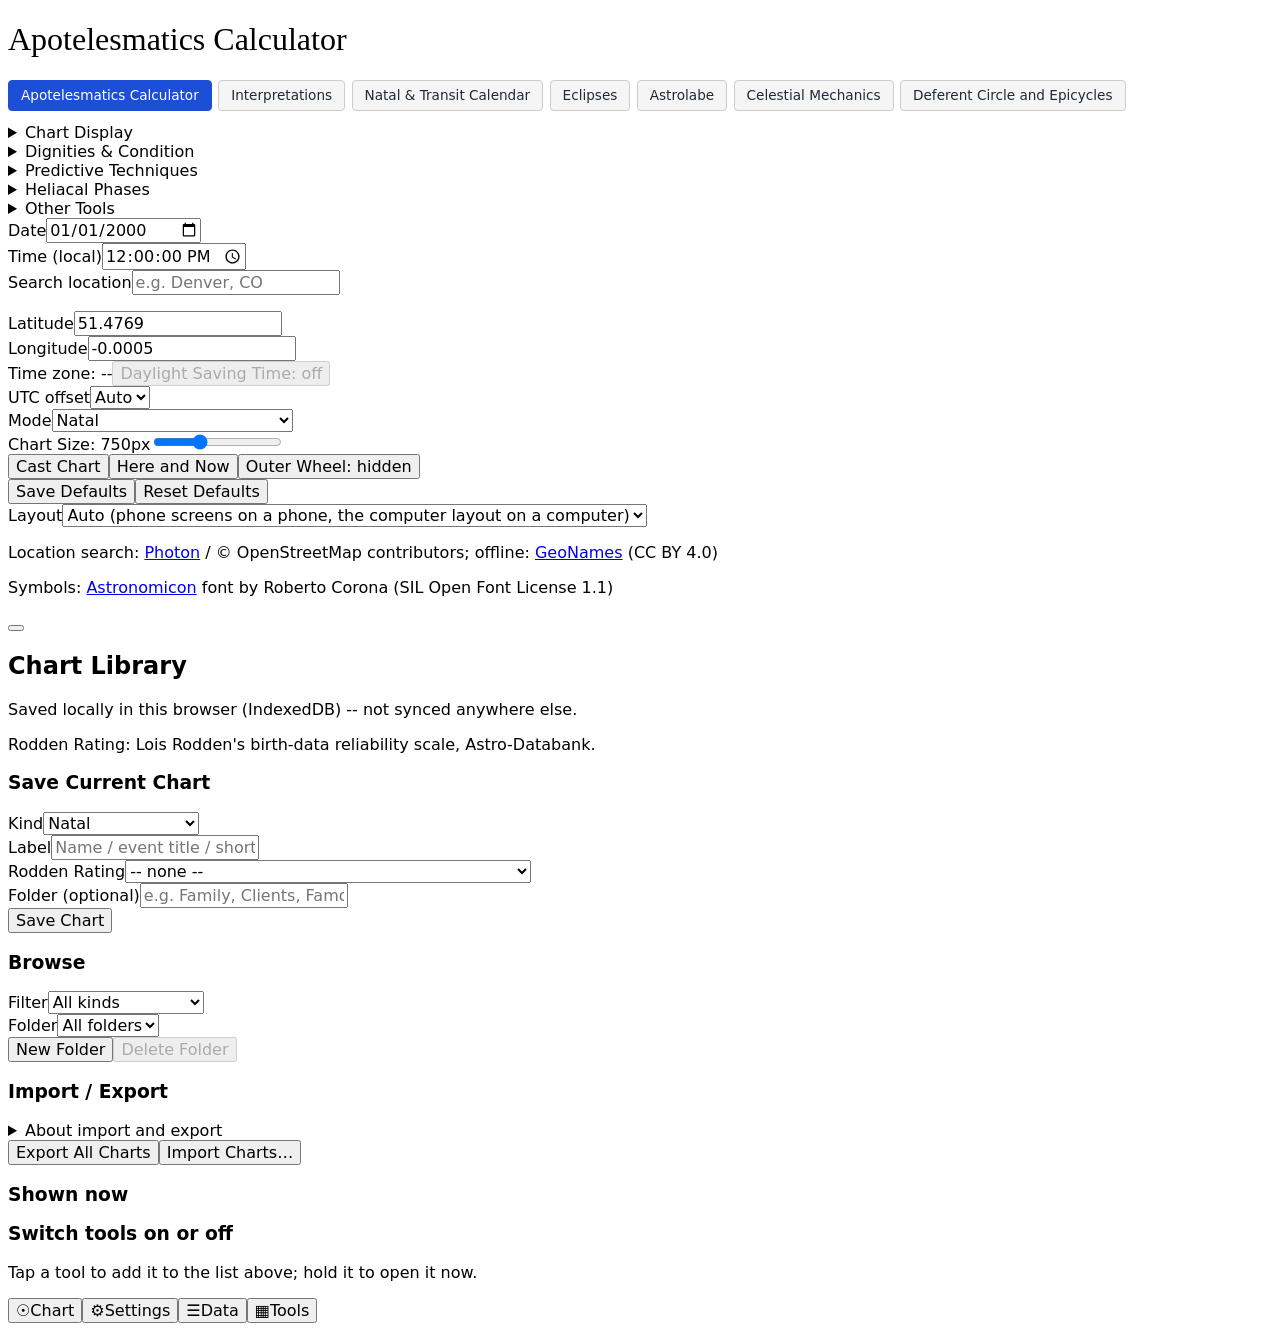
==== commit d36444a6: "Publish site build" ====
--- a/index.html
+++ b/index.html
@@ -1,10 +1,10 @@
 <!DOCTYPE html><html lang="en" data-astro-cid-lcdefpme><head><meta charset="utf-8"><meta name="viewport" content="width=device-width, initial-scale=1"><meta name="generator" content="Astro v7.1.6"><link rel="icon" type="image/svg+xml" href="/Apotelesmatics/icons/icon.svg"><link rel="icon" type="image/png" sizes="192x192" href="/Apotelesmatics/icons/icon-192.png"><link rel="apple-touch-icon" href="/Apotelesmatics/icons/apple-touch-icon.png"><link rel="manifest" href="/Apotelesmatics/manifest.webmanifest"><meta name="theme-color" content="#1e293b"><title>Apotelesmatics Calculator</title><style>.app-nav{flex-wrap:wrap;align-self:stretch;gap:.4rem;margin-bottom:.75rem;display:flex}.app-nav a{color:#1f2937;background:#f5f5f5;border:1px solid #ccc;border-radius:4px;padding:.4rem .75rem;font-size:.85rem;line-height:1.2;text-decoration:none;display:inline-block}.app-nav a:hover{background:#e8e8e8;border-color:#b5b5b5}.app-nav a[aria-current=page]{color:#fff;background:#1d4ed8;border-color:#1d4ed8}.app-nav a:focus-visible{outline-offset:2px;outline:2px solid #1d4ed8}@media (width<=820px){.app-nav{scrollbar-width:none;-webkit-overflow-scrolling:touch;flex-wrap:nowrap;margin-bottom:.5rem;padding-bottom:.15rem;overflow-x:auto}.app-nav::-webkit-scrollbar{display:none}.app-nav a{white-space:nowrap;border-radius:999px;flex:none;padding:.5rem .8rem}}@media print{.app-nav{display:none}}@font-face{font-family:Nunito Sans;src:url(/Apotelesmatics/fonts/NunitoSans-latin.woff2)format("woff2");font-weight:200 1000;font-display:swap;unicode-range:U+??,U+131,U+152-153,U+2BB-2BC,U+2C6,U+2DA,U+2DC,U+304,U+308,U+329,U+2000-206F,U+20AC,U+2122,U+2191,U+2193,U+2212,U+2215,U+FEFF,U+FFFD}@font-face{font-family:Nunito Sans;src:url(/Apotelesmatics/fonts/NunitoSans-latin-ext.woff2)format("woff2");font-weight:200 1000;font-display:swap;unicode-range:U+100-2BA,U+2BD-2C5,U+2C7-2CC,U+2CE-2D7,U+2DD-2FF,U+304,U+308,U+329,U+1D00-1DBF,U+1E00-1E9F,U+1EF2-1EFF,U+2020,U+20A0-20AB,U+20AD-20C0,U+2113,U+2C60-2C7F,U+A720-A7FF}@font-face{font-family:"Source Sans 3";src:url(/Apotelesmatics/fonts/SourceSans3-greek.woff2)format("woff2");font-weight:200 900;font-display:swap;unicode-range:U+370-377,U+37A-37F,U+384-38A,U+38C,U+38E-3A1,U+3A3-3FF}@font-face{font-family:Source Code Pro;src:url(/Apotelesmatics/fonts/SourceCodePro-latin.woff2)format("woff2");font-weight:200 900;font-display:swap;unicode-range:U+??,U+131,U+152-153,U+2BB-2BC,U+2C6,U+2DA,U+2DC,U+304,U+308,U+329,U+2000-206F,U+20AC,U+2122,U+2191,U+2193,U+2212,U+2215,U+FEFF,U+FFFD}@font-face{font-family:Source Code Pro;src:url(/Apotelesmatics/fonts/SourceCodePro-latin-ext.woff2)format("woff2");font-weight:200 900;font-display:swap;unicode-range:U+100-2BA,U+2BD-2C5,U+2C7-2CC,U+2CE-2D7,U+2DD-2FF,U+304,U+308,U+329,U+1D00-1DBF,U+1E00-1E9F,U+1EF2-1EFF,U+2020,U+20A0-20AB,U+20AD-20C4,U+2113,U+2C60-2C7F,U+A720-A7FF}@font-face{font-family:Libre Baskerville;src:url(/Apotelesmatics/fonts/LibreBaskerville-Regular-latin.woff2)format("woff2");font-weight:400;font-display:swap}:root{--font-sans:"Nunito Sans", "Source Sans 3", system-ui, sans-serif;--font-mono:"Source Code Pro", ui-monospace, monospace;--font-title:"Libre Baskerville", Georgia, "Times New Roman", serif}body{font-family:var(--font-sans)}button,input,select,textarea{font:inherit}body>h1{font-family:var(--font-title);font-weight:400}@media (width<=820px){body>h1{margin:calc(env(safe-area-inset-top,0px) + 1.25rem) .25rem .5rem;font-size:1.6rem}}.app-updates-bar[data-astro-cid-t7mwtut6]{z-index:1000;color:#fff;background:#1e293b;border-radius:8px;align-items:center;gap:12px;max-width:calc(100vw - 32px);padding:10px 14px;font-size:.95rem;display:flex;position:fixed;bottom:16px;left:50%;transform:translate(-50%);box-shadow:0 4px 16px #00000040}.app-updates-bar[data-astro-cid-t7mwtut6][hidden]{display:none}.app-updates-bar[data-astro-cid-t7mwtut6] button[data-astro-cid-t7mwtut6]{cursor:pointer;font:inherit;border:none;border-radius:6px;padding:6px 12px}#app-updates-action[data-astro-cid-t7mwtut6]{color:#1e293b;background:#e8c468;font-weight:600}#app-updates-dismiss[data-astro-cid-t7mwtut6]{color:#fff;background:0 0;padding:2px 6px;font-size:1.2rem;line-height:1}@media print{.app-updates-bar[data-astro-cid-t7mwtut6]{display:none}}
-</style><link rel="stylesheet" href="/Apotelesmatics/_astro/index.D64Ya0XL.css"><style>.sphere-host{aspect-ratio:1;touch-action:none;background:radial-gradient(circle at 50% 45%,#fff 0%,#f1f5f9 70%,#e2e8f0 100%);border-radius:8px;width:min(95vw,750px);position:relative}.sphere-host .sphere-canvas,.sphere-host .sphere-labels{width:100%;height:100%;position:absolute;inset:0}.sphere-host .sphere-labels{cursor:grab}.sphere-label{font:12px/1 var(--font-sans);color:#1f2937;white-space:nowrap;pointer-events:auto;user-select:none;text-shadow:0 0 3px #fff,0 0 3px #fff;transition:opacity .15s}.sphere-cardinal{color:#15803d;font-size:14px;font-weight:700}.sphere-small{color:#475569;font-size:11px}.sphere-angle{color:#b91c1c;font-weight:700}.sphere-house{color:#6b7280;font-size:11px}.sphere-sign,.sphere-planet{font-family:Astronomicon,sans-serif;font-size:19px}.sphere-sign-fire{color:#dc2626}.sphere-sign-earth{color:#16a34a}.sphere-sign-air{color:#2563eb}.sphere-sign-water{color:#9333ea}.sphere-emphasis{color:#0f172a;background:#ffffffd9;border-radius:3px;padding:1px 4px;font-size:13px;font-weight:700}.sphere-star{color:#92400e;font-size:11px}.sphere-star-point{cursor:default;background:#b45309;border-radius:50%;display:block;box-shadow:0 0 0 4px #0000}.sphere-star-point.mag-0{width:7px;height:7px}.sphere-star-point.mag-1{width:5.5px;height:5.5px}.sphere-star-point.mag-2{width:4.5px;height:4.5px}.sphere-star-point.mag-3{width:3.5px;height:3.5px}.sphere-star-point:after{content:attr(data-name);font:11px/1 var(--font-sans);color:#7c2d12;white-space:nowrap;text-shadow:0 0 3px #fff,0 0 3px #fff;opacity:0;pointer-events:none;position:absolute;top:-6px;left:9px}.sphere-star-point:hover:after{opacity:1}
-</style></head><body data-astro-cid-lcdefpme><h1 data-astro-cid-lcdefpme>Apotelesmatics Calculator</h1><div class="natal-chart-app" data-astro-cid-cqwdj5rk><div id="settings-screen" data-screen-title="Settings" data-astro-cid-cqwdj5rk><nav class="app-nav"><a href="/Apotelesmatics/" aria-current="page">Apotelesmatics Calculator</a><a href="/Apotelesmatics/interpret/">Interpretations</a><a href="/Apotelesmatics/calendar/">Natal &amp; Transit Calendar</a><a href="/Apotelesmatics/eclipses/">Eclipses</a><a href="/Apotelesmatics/astrolabe/">Astrolabe</a><a href="/Apotelesmatics/models/">Celestial Mechanics</a><a href="/Apotelesmatics/cycles/">Deferent Circle and Epicycles</a></nav><script type="module">for(let e of document.querySelectorAll(`.app-nav`)){let t=e.querySelector(`[aria-current="page"]`);t&&e.scrollWidth>e.clientWidth&&(e.scrollLeft=t.offsetLeft-e.offsetLeft-16)}</script><form id="birth-form" data-astro-cid-cqwdj5rk><details class="control-group" id="menu-display" data-astro-cid-cqwdj5rk><summary data-astro-cid-cqwdj5rk>Chart Display</summary><div class="field-row" data-astro-cid-cqwdj5rk><div class="field" data-astro-cid-cqwdj5rk><span class="tz-label" data-astro-cid-cqwdj5rk>&nbsp;</span><button type="button" id="outer-planets-toggle" class="toggle-btn" aria-pressed="false" data-astro-cid-cqwdj5rk>Outer Planets: hidden</button></div><div class="field" data-astro-cid-cqwdj5rk><label for="lunar-node-select" title="True: the node of the Moon's actual orbit at the moment. Mean: its smoothly regressing average." data-astro-cid-cqwdj5rk>Lunar Nodes</label><select id="lunar-node-select" data-astro-cid-cqwdj5rk><option value="true" selected data-astro-cid-cqwdj5rk>True</option><option value="mean" data-astro-cid-cqwdj5rk>Mean</option></select></div><div class="field" data-astro-cid-cqwdj5rk><label for="house-system-select" data-astro-cid-cqwdj5rk>House System</label><select id="house-system-select" data-astro-cid-cqwdj5rk><option value="alcabitius" data-astro-cid-cqwdj5rk>Alcabitius</option><option value="whole-sign" data-astro-cid-cqwdj5rk>Whole Sign</option><option value="placidus" data-astro-cid-cqwdj5rk>Placidus</option><option value="campanus" data-astro-cid-cqwdj5rk>Campanus</option><option value="equal" data-astro-cid-cqwdj5rk>Equal</option><option value="regiomontanus" data-astro-cid-cqwdj5rk>Regiomontanus</option><option value="porphyry" data-astro-cid-cqwdj5rk>Porphyry</option><option value="topocentric" data-astro-cid-cqwdj5rk>Topocentric</option><option value="meridian" data-astro-cid-cqwdj5rk>Meridian</option><option value="morinus" data-astro-cid-cqwdj5rk>Morinus</option></select><label class="checkbox-label" id="campanus-vertex-field" hidden data-astro-cid-cqwdj5rk><input type="checkbox" id="campanus-vertex-checkbox" data-astro-cid-cqwdj5rk>Use the Antivertex/Vertex as the 1st/7th (polar latitude)</label></div><div class="field" title="The classical &quot;N-degree rule&quot;: a planet in the last few degrees of a cadent house is still treated as angular. Affects which house a planet is counted in (and so its angularity) for the Hyleg/Alcocoden, Accidental Dignities, the other significator panels and the Interpreter -- not essential dignities, sect, or the plain planet table." data-astro-cid-cqwdj5rk><label for="cusp-offset-input" data-astro-cid-cqwdj5rk>Cusp Offset (deg)</label><input type="number" id="cusp-offset-input" min="-30" max="30" step="1" value="0" data-astro-cid-cqwdj5rk></div><div class="field" data-astro-cid-cqwdj5rk><label for="bounds-system-select" data-astro-cid-cqwdj5rk>Bounds (Terms) System</label><select id="bounds-system-select" data-astro-cid-cqwdj5rk><option value="tetrabiblos" selected data-astro-cid-cqwdj5rk>Ptolemy (Tetrabiblos)</option><option value="ptolemaic" data-astro-cid-cqwdj5rk>Ptolemy (Lilly)</option><option value="egyptian" data-astro-cid-cqwdj5rk>Egyptian</option><option value="chaldean" data-astro-cid-cqwdj5rk>Chaldean</option></select></div><div class="field" data-astro-cid-cqwdj5rk><span class="tz-label" data-astro-cid-cqwdj5rk>&nbsp;</span><button type="button" id="bounds-toggle" class="toggle-btn" aria-pressed="true" data-astro-cid-cqwdj5rk>Bounds: shown</button></div><div class="field" data-astro-cid-cqwdj5rk><span class="tz-label" data-astro-cid-cqwdj5rk>&nbsp;</span><button type="button" id="decans-toggle" class="toggle-btn" aria-pressed="true" data-astro-cid-cqwdj5rk>Chaldean Decans: shown</button></div><div class="field" data-astro-cid-cqwdj5rk><span class="tz-label" data-astro-cid-cqwdj5rk>&nbsp;</span><button type="button" id="ninth-parts-toggle" class="toggle-btn" aria-pressed="false" data-astro-cid-cqwdj5rk>Ninth Parts: hidden</button></div><div class="field" data-astro-cid-cqwdj5rk><span class="tz-label" data-astro-cid-cqwdj5rk>&nbsp;</span><button type="button" id="twelfth-parts-toggle" class="toggle-btn" aria-pressed="false" data-astro-cid-cqwdj5rk>Twelfth Parts: hidden</button></div><div class="field" data-astro-cid-cqwdj5rk><span class="tz-label" data-astro-cid-cqwdj5rk>&nbsp;</span><button type="button" id="points-toggle" class="toggle-btn" aria-pressed="true" data-astro-cid-cqwdj5rk>Nodes/Lots/Syzygy: shown</button></div><div class="field" data-astro-cid-cqwdj5rk><span class="tz-label" data-astro-cid-cqwdj5rk>&nbsp;</span><button type="button" id="vertex-toggle" class="toggle-btn" aria-pressed="false" data-astro-cid-cqwdj5rk>Vertex: hidden</button></div><div class="field" data-astro-cid-cqwdj5rk><span class="tz-label" data-astro-cid-cqwdj5rk>&nbsp;</span><button type="button" id="sphere-toggle" class="toggle-btn" aria-pressed="false" title="Show the chart as a 3D celestial sphere: horizon, meridian, equator, ecliptic, house lines and planets" data-astro-cid-cqwdj5rk>3D Sphere: off</button></div><div class="field" data-astro-cid-cqwdj5rk><span class="tz-label" data-astro-cid-cqwdj5rk>&nbsp;</span><button type="button" id="horizon-curves-toggle" class="toggle-btn" aria-pressed="false" title="Where the horizon and meridian cross each ecliptic latitude, so a planet off the ecliptic shows on its true side of them" data-astro-cid-cqwdj5rk>Horizon &amp; Meridian: hidden</button></div><div class="field" data-astro-cid-cqwdj5rk><span class="tz-label" data-astro-cid-cqwdj5rk>&nbsp;</span><button type="button" id="aspects-toggle" class="toggle-btn" aria-pressed="true" data-astro-cid-cqwdj5rk>Aspects: shown</button></div><div class="field" data-astro-cid-cqwdj5rk><span class="tz-label" data-astro-cid-cqwdj5rk>&nbsp;</span><button type="button" id="aspect-mode-toggle" class="toggle-btn" aria-pressed="false" data-astro-cid-cqwdj5rk>Aspects: Zodiacal</button></div><div class="field" data-astro-cid-cqwdj5rk><span class="tz-label" data-astro-cid-cqwdj5rk>&nbsp;</span><button type="button" id="antiscia-toggle" class="toggle-btn" aria-pressed="false" data-astro-cid-cqwdj5rk>Antiscia: hidden</button></div><div class="field" data-astro-cid-cqwdj5rk><label for="degree-table-source-select" data-astro-cid-cqwdj5rk>Degrees in Signs Source</label><select id="degree-table-source-select" data-astro-cid-cqwdj5rk><option value="gr-intr" selected data-astro-cid-cqwdj5rk>Abu Ma'shar (Gr. Intr.)</option><option value="al-qabisi" data-astro-cid-cqwdj5rk>al-Qabisi</option></select></div><div class="field" data-astro-cid-cqwdj5rk><span class="tz-label" data-astro-cid-cqwdj5rk>&nbsp;</span><button type="button" id="degree-kinds-toggle" class="toggle-btn" aria-pressed="false" data-astro-cid-cqwdj5rk>Degrees in Signs: hidden</button></div><div class="field" data-astro-cid-cqwdj5rk><span class="tz-label" data-astro-cid-cqwdj5rk>&nbsp;</span><button type="button" id="lunar-mansion-toggle" class="toggle-btn" aria-pressed="false" data-astro-cid-cqwdj5rk>Lunar Mansions: hidden</button></div></div></details><details class="control-group" id="menu-dignities" data-astro-cid-cqwdj5rk><summary data-astro-cid-cqwdj5rk>Dignities &amp; Condition</summary><div class="field-row" data-astro-cid-cqwdj5rk><div class="field" data-astro-cid-cqwdj5rk><span class="tz-label" data-astro-cid-cqwdj5rk>&nbsp;</span><button type="button" id="dignities-toggle" class="toggle-btn" aria-pressed="false" data-astro-cid-cqwdj5rk>Dignities: hidden</button></div><div class="field" data-astro-cid-cqwdj5rk><span class="tz-label" data-astro-cid-cqwdj5rk>&nbsp;</span><button type="button" id="temperament-toggle" class="toggle-btn" aria-pressed="false" data-astro-cid-cqwdj5rk>Temperament: hidden</button></div><div class="field" data-astro-cid-cqwdj5rk><span class="tz-label" data-astro-cid-cqwdj5rk>&nbsp;</span><button type="button" id="hyleg-toggle" class="toggle-btn" aria-pressed="false" data-astro-cid-cqwdj5rk>Hyleg/Alcocoden: hidden</button></div><div class="field" data-astro-cid-cqwdj5rk><span class="tz-label" data-astro-cid-cqwdj5rk>&nbsp;</span><button type="button" id="almuten-toggle" class="toggle-btn" aria-pressed="false" data-astro-cid-cqwdj5rk>Almuten/Victor: hidden</button></div><div class="field" data-astro-cid-cqwdj5rk><span class="tz-label" data-astro-cid-cqwdj5rk>&nbsp;</span><button type="button" id="house-almuten-toggle" class="toggle-btn" aria-pressed="false" data-astro-cid-cqwdj5rk>House Almutens: hidden</button></div><div class="field" data-astro-cid-cqwdj5rk><span class="tz-label" data-astro-cid-cqwdj5rk>&nbsp;</span><button type="button" id="wealth-almuten-toggle" class="toggle-btn" aria-pressed="false" data-astro-cid-cqwdj5rk>Wealth Significator: hidden</button></div><div class="field" data-astro-cid-cqwdj5rk><span class="tz-label" data-astro-cid-cqwdj5rk>&nbsp;</span><button type="button" id="profession-significator-toggle" class="toggle-btn" aria-pressed="false" data-astro-cid-cqwdj5rk>Profession Significator: hidden</button></div><div class="field" data-astro-cid-cqwdj5rk><span class="tz-label" data-astro-cid-cqwdj5rk>&nbsp;</span><button type="button" id="speculum-toggle" class="toggle-btn" aria-pressed="false" data-astro-cid-cqwdj5rk>Speculum: hidden</button></div><div class="field" data-astro-cid-cqwdj5rk><span class="tz-label" data-astro-cid-cqwdj5rk>&nbsp;</span><button type="button" id="hayz-toggle" class="toggle-btn" aria-pressed="false" data-astro-cid-cqwdj5rk>Hayz: hidden</button></div><div class="field" data-astro-cid-cqwdj5rk><span class="tz-label" data-astro-cid-cqwdj5rk>&nbsp;</span><button type="button" id="doryphory-toggle" class="toggle-btn" aria-pressed="false" data-astro-cid-cqwdj5rk>Doryphory: hidden</button></div><div class="field" data-astro-cid-cqwdj5rk><span class="tz-label" data-astro-cid-cqwdj5rk>&nbsp;</span><button type="button" id="aspect-conditions-toggle" class="toggle-btn" aria-pressed="false" data-astro-cid-cqwdj5rk>Aspect Conditions: hidden</button></div><div class="field" data-astro-cid-cqwdj5rk><span class="tz-label" data-astro-cid-cqwdj5rk>&nbsp;</span><button type="button" id="reception-toggle" class="toggle-btn" aria-pressed="false" data-astro-cid-cqwdj5rk>Reception: hidden</button></div></div></details><details class="control-group" id="menu-predictive" data-astro-cid-cqwdj5rk><summary data-astro-cid-cqwdj5rk>Predictive Techniques</summary><div class="field-row" data-astro-cid-cqwdj5rk><div class="field" data-astro-cid-cqwdj5rk><span class="tz-label" data-astro-cid-cqwdj5rk>&nbsp;</span><button type="button" id="firdaria-toggle" class="toggle-btn" aria-pressed="false" data-astro-cid-cqwdj5rk>Firdaria: hidden</button></div><div class="field" data-astro-cid-cqwdj5rk><span class="tz-label" data-astro-cid-cqwdj5rk>&nbsp;</span><button type="button" id="zr-toggle" class="toggle-btn" aria-pressed="false" data-astro-cid-cqwdj5rk>Zodiacal Releasing: hidden</button></div><div class="field" data-astro-cid-cqwdj5rk><span class="tz-label" data-astro-cid-cqwdj5rk>&nbsp;</span><button type="button" id="decennials-toggle" class="toggle-btn" aria-pressed="false" data-astro-cid-cqwdj5rk>Decennials: hidden</button></div></div></details><details class="control-group" id="menu-heliacal" data-astro-cid-cqwdj5rk><summary data-astro-cid-cqwdj5rk>Heliacal Phases</summary><div class="field-row" data-astro-cid-cqwdj5rk><div class="field" data-astro-cid-cqwdj5rk><span class="tz-label" data-astro-cid-cqwdj5rk>&nbsp;</span><button type="button" id="visibility-toggle" class="toggle-btn" aria-pressed="false" data-astro-cid-cqwdj5rk>Planetary Visibility & Calendar: hidden</button></div><div class="field" data-astro-cid-cqwdj5rk><span class="tz-label" data-astro-cid-cqwdj5rk>&nbsp;</span><button type="button" id="heliacal-phases-toggle" class="toggle-btn" aria-pressed="false" data-astro-cid-cqwdj5rk>Heliacal Phases: hidden</button></div><div class="field" data-astro-cid-cqwdj5rk><span class="tz-label" data-astro-cid-cqwdj5rk>&nbsp;</span><button type="button" id="heliacal-marks-toggle" class="toggle-btn" aria-pressed="true" data-astro-cid-cqwdj5rk>Heliacal Marks: shown</button></div><div class="field" data-astro-cid-cqwdj5rk><span class="tz-label" data-astro-cid-cqwdj5rk>&nbsp;</span><button type="button" id="heliacal-stars-toggle" class="toggle-btn" aria-pressed="false" data-astro-cid-cqwdj5rk>Venus &amp; Mercury Stars: hidden</button></div></div></details><details class="control-group" id="menu-other" data-astro-cid-cqwdj5rk><summary data-astro-cid-cqwdj5rk>Other Tools</summary><div class="field-row" data-astro-cid-cqwdj5rk><div class="field" data-astro-cid-cqwdj5rk><span class="tz-label" data-astro-cid-cqwdj5rk>&nbsp;</span><button type="button" id="lots-toggle" class="toggle-btn" aria-pressed="false" data-astro-cid-cqwdj5rk>Lots: hidden</button></div><div class="field" data-astro-cid-cqwdj5rk><span class="tz-label" data-astro-cid-cqwdj5rk>&nbsp;</span><button type="button" id="fixed-stars-toggle" class="toggle-btn" aria-pressed="false" data-astro-cid-cqwdj5rk>Fixed Stars: hidden</button></div><div class="field" data-astro-cid-cqwdj5rk><span class="tz-label" data-astro-cid-cqwdj5rk>&nbsp;</span><button type="button" id="chart-library-toggle" class="toggle-btn" aria-pressed="true" data-astro-cid-cqwdj5rk>Chart Library: shown</button></div><div class="field" data-astro-cid-cqwdj5rk><span class="tz-label" data-astro-cid-cqwdj5rk>&nbsp;</span><button type="button" id="print-buttons-toggle" class="toggle-btn" aria-pressed="false" data-astro-cid-cqwdj5rk>Print Buttons: hidden</button></div></div></details><!-- The chart's data entry: in the form on a phone or the one-page layout, under the chart on a
-		     computer (lib/ui/screens.ts) -- the form="" attributes keep it the form's wherever it sits. --><div id="chart-entry" data-astro-cid-cqwdj5rk><div class="field" data-astro-cid-cqwdj5rk><label for="date" data-astro-cid-cqwdj5rk>Date</label><input type="date" id="date" name="date" form="birth-form" required value="2000-01-01" data-astro-cid-cqwdj5rk></div><div class="field" data-astro-cid-cqwdj5rk><label for="time" data-astro-cid-cqwdj5rk>Time (local)</label><input type="time" id="time" name="time" form="birth-form" step="1" required value="12:00" data-astro-cid-cqwdj5rk></div><div class="field location-search" data-astro-cid-cqwdj5rk><label for="locationSearch" data-astro-cid-cqwdj5rk>Search location</label><input type="text" id="locationSearch" name="locationSearch" placeholder="e.g. Denver, CO" autocomplete="off" data-astro-cid-cqwdj5rk><ul id="location-results" hidden data-astro-cid-cqwdj5rk></ul><p id="location-status" class="status" aria-live="polite" data-astro-cid-cqwdj5rk></p></div><div class="field" data-astro-cid-cqwdj5rk><label for="latitude" data-astro-cid-cqwdj5rk>Latitude</label><input type="number" id="latitude" name="latitude" form="birth-form" required step="any" min="-90" max="90" value="51.4769" data-astro-cid-cqwdj5rk></div><div class="field" data-astro-cid-cqwdj5rk><label for="longitude" data-astro-cid-cqwdj5rk>Longitude</label><input type="number" id="longitude" name="longitude" form="birth-form" required step="any" min="-180" max="180" value="-0.0005" data-astro-cid-cqwdj5rk></div><div class="field" data-astro-cid-cqwdj5rk><span class="tz-label" id="tz-label" data-astro-cid-cqwdj5rk>Time zone: --</span><button type="button" id="dst-toggle" class="toggle-btn" aria-pressed="false" disabled data-astro-cid-cqwdj5rk>Daylight Saving Time: off</button></div><div class="field" data-astro-cid-cqwdj5rk><label for="utc-offset-select" data-astro-cid-cqwdj5rk>UTC offset</label><select id="utc-offset-select" data-astro-cid-cqwdj5rk><option value="auto" data-astro-cid-cqwdj5rk>Auto</option></select><span class="tz-label" id="tz-note" hidden data-astro-cid-cqwdj5rk>Before 1970 a zone keeps its main city's clock history -- check the offset for other towns.</span></div><div class="field" data-astro-cid-cqwdj5rk><label for="chart-mode-select" data-astro-cid-cqwdj5rk>Mode</label><select id="chart-mode-select" data-astro-cid-cqwdj5rk><option value="natal" data-astro-cid-cqwdj5rk>Natal</option><option value="walk" data-astro-cid-cqwdj5rk>Walk</option><option value="profections" data-astro-cid-cqwdj5rk>Profections</option><option value="directions" data-astro-cid-cqwdj5rk>Directions</option><option value="solar-return" data-astro-cid-cqwdj5rk>Solar Return</option><option value="secondary-progression" data-astro-cid-cqwdj5rk>Secondary Progression</option><option value="conception" data-astro-cid-cqwdj5rk>Conception (Trutine)</option><option value="now" data-astro-cid-cqwdj5rk>Now (chart of the moment)</option><option value="horary" data-astro-cid-cqwdj5rk>Horary</option><option value="electional" data-astro-cid-cqwdj5rk>Electional</option><option value="mundane" data-astro-cid-cqwdj5rk>Mundane</option></select></div><div class="field" data-astro-cid-cqwdj5rk><label for="chart-size" data-astro-cid-cqwdj5rk>Chart Size: <span id="chart-size-value" data-astro-cid-cqwdj5rk>750px</span></label><input type="range" id="chart-size" min="400" max="1400" step="25" value="750" data-astro-cid-cqwdj5rk></div><button type="submit" form="birth-form" data-astro-cid-cqwdj5rk>Cast Chart</button><button type="button" id="update-saved-chart-btn" hidden data-astro-cid-cqwdj5rk></button><button type="button" id="here-now-btn" data-astro-cid-cqwdj5rk>Here and Now</button><button type="button" id="outer-wheel-toggle" class="toggle-btn" aria-pressed="false" data-astro-cid-cqwdj5rk>Outer Wheel: hidden</button></div></form><div class="field" data-astro-cid-cqwdj5rk><button type="button" id="save-defaults-btn" data-astro-cid-cqwdj5rk>Save Defaults</button><button type="button" id="reset-defaults-btn" data-astro-cid-cqwdj5rk>Reset Defaults</button><span id="settings-status-msg" class="status" aria-live="polite" data-astro-cid-cqwdj5rk></span></div><div class="field" data-astro-cid-cqwdj5rk><label for="layout-select" data-astro-cid-cqwdj5rk>Layout</label><select id="layout-select" data-astro-cid-cqwdj5rk><option value="auto" data-astro-cid-cqwdj5rk>Auto (phone screens on a phone, the computer layout on a computer)</option><option value="phone" data-astro-cid-cqwdj5rk>Phone: the chart, with each tool on a screen of its own</option><option value="desk" data-astro-cid-cqwdj5rk>Computer: the chart, with each tool in a panel beside it</option><option value="scroll" data-astro-cid-cqwdj5rk>One scrolling page (everything stacked)</option></select></div><p class="attribution" data-astro-cid-cqwdj5rk>Location search: <a href="https://photon.komoot.io/" target="_blank" rel="noopener" data-astro-cid-cqwdj5rk>Photon</a> / &copy; OpenStreetMap contributors; offline: <a href="https://www.geonames.org/" target="_blank" rel="noopener" data-astro-cid-cqwdj5rk>GeoNames</a> (CC BY 4.0)</p><p class="attribution" data-astro-cid-cqwdj5rk>Symbols: <a href="https://astronomicon.co/" target="_blank" rel="noopener" data-astro-cid-cqwdj5rk>Astronomicon</a> font by Roberto Corona (SIL Open Font License 1.1)</p></div><button type="button" id="chart-header" title="Chart settings" data-astro-cid-cqwdj5rk><span id="chart-header-name" data-astro-cid-cqwdj5rk></span><span id="chart-header-note" hidden data-astro-cid-cqwdj5rk></span><span id="chart-header-detail" data-astro-cid-cqwdj5rk></span></button><p id="reliability-warning" class="warning" hidden data-astro-cid-cqwdj5rk>The selected house system isn't reliably defined for this chart this close to the pole -- cusps and house placements shown may be inaccurate.</p><p id="polar-warning" class="warning" hidden data-astro-cid-cqwdj5rk></p><div id="walk-panel" hidden data-astro-cid-cqwdj5rk><div class="field" data-astro-cid-cqwdj5rk><label for="walk-step-count" data-astro-cid-cqwdj5rk>Every</label><input type="number" id="walk-step-count" min="1" step="1" value="1" data-astro-cid-cqwdj5rk><select id="walk-step-unit" data-astro-cid-cqwdj5rk><option value="second" data-astro-cid-cqwdj5rk>Seconds</option><option value="minute" data-astro-cid-cqwdj5rk>Minutes</option><option value="hour" data-astro-cid-cqwdj5rk>Hours</option><option value="day" selected data-astro-cid-cqwdj5rk>Days</option><option value="week" data-astro-cid-cqwdj5rk>Weeks</option><option value="month" data-astro-cid-cqwdj5rk>Months</option><option value="year" data-astro-cid-cqwdj5rk>Years</option></select><button type="button" id="walk-back-btn" aria-label="Step back" data-astro-cid-cqwdj5rk>&larr; Back</button><button type="button" id="walk-play-btn" data-astro-cid-cqwdj5rk>Play</button><button type="button" id="walk-forward-btn" aria-label="Step forward" data-astro-cid-cqwdj5rk>Forward &rarr;</button><button type="button" id="walk-reset-btn" data-astro-cid-cqwdj5rk>Reset to Birth</button><button type="button" id="walk-now-btn" data-astro-cid-cqwdj5rk>Jump to Now</button></div><div id="walk-date-picker" class="field" hidden data-astro-cid-cqwdj5rk><label for="walk-year-input" data-astro-cid-cqwdj5rk>Jump to</label><input type="number" id="walk-year-input" step="1" placeholder="Year" data-astro-cid-cqwdj5rk><select id="walk-month-select" data-astro-cid-cqwdj5rk><option value="1" data-astro-cid-cqwdj5rk>Jan</option><option value="2" data-astro-cid-cqwdj5rk>Feb</option><option value="3" data-astro-cid-cqwdj5rk>Mar</option><option value="4" data-astro-cid-cqwdj5rk>Apr</option><option value="5" data-astro-cid-cqwdj5rk>May</option><option value="6" data-astro-cid-cqwdj5rk>Jun</option><option value="7" data-astro-cid-cqwdj5rk>Jul</option><option value="8" data-astro-cid-cqwdj5rk>Aug</option><option value="9" data-astro-cid-cqwdj5rk>Sep</option><option value="10" data-astro-cid-cqwdj5rk>Oct</option><option value="11" data-astro-cid-cqwdj5rk>Nov</option><option value="12" data-astro-cid-cqwdj5rk>Dec</option></select><select id="walk-day-select" data-astro-cid-cqwdj5rk></select><button type="button" id="walk-date-go-btn" data-astro-cid-cqwdj5rk>Go</button></div><div id="profection-options" class="field" hidden data-astro-cid-cqwdj5rk><label for="profection-method-select" data-astro-cid-cqwdj5rk>Method</label><select id="profection-method-select" data-astro-cid-cqwdj5rk><option value="continuous" selected data-astro-cid-cqwdj5rk>Continuous</option><option value="hellenistic" data-astro-cid-cqwdj5rk>Hellenistic (sign per year)</option></select><label class="checkbox-label" data-astro-cid-cqwdj5rk><input type="checkbox" id="profection-whole-sign-checkbox" data-astro-cid-cqwdj5rk>Whole Sign (both wheels)</label></div><p id="walk-date-label" class="status" aria-live="polite" data-astro-cid-cqwdj5rk></p><p id="profection-status" class="status" aria-live="polite" hidden data-astro-cid-cqwdj5rk></p></div><div id="outer-wheel-panel" hidden data-astro-cid-cqwdj5rk><div class="field" data-astro-cid-cqwdj5rk><label for="outer-wheel-kind-select" data-astro-cid-cqwdj5rk>Outer Wheel</label><select id="outer-wheel-kind-select" data-astro-cid-cqwdj5rk><option value="transit" selected data-astro-cid-cqwdj5rk>Transits</option><option value="solar-return" data-astro-cid-cqwdj5rk>Solar Return</option><option value="secondary-progression" data-astro-cid-cqwdj5rk>Secondary Progression</option></select></div><div id="outer-wheel-step-field" class="field" data-astro-cid-cqwdj5rk><label for="outer-wheel-step-count" data-astro-cid-cqwdj5rk>Every</label><input type="number" id="outer-wheel-step-count" min="1" step="1" value="1" data-astro-cid-cqwdj5rk><select id="outer-wheel-step-unit" data-astro-cid-cqwdj5rk><option value="second" data-astro-cid-cqwdj5rk>Seconds</option><option value="minute" data-astro-cid-cqwdj5rk>Minutes</option><option value="hour" data-astro-cid-cqwdj5rk>Hours</option><option value="day" selected data-astro-cid-cqwdj5rk>Days</option><option value="week" data-astro-cid-cqwdj5rk>Weeks</option><option value="month" data-astro-cid-cqwdj5rk>Months</option><option value="year" data-astro-cid-cqwdj5rk>Years</option></select><button type="button" id="outer-wheel-back-btn" aria-label="Step back" data-astro-cid-cqwdj5rk>&larr; Back</button><button type="button" id="outer-wheel-play-btn" data-astro-cid-cqwdj5rk>Play</button><button type="button" id="outer-wheel-forward-btn" aria-label="Step forward" data-astro-cid-cqwdj5rk>Forward &rarr;</button><button type="button" id="outer-wheel-now-btn" data-astro-cid-cqwdj5rk>Jump to Now</button></div><div id="outer-wheel-sr-options" class="field" hidden data-astro-cid-cqwdj5rk><label for="outer-wheel-sr-year" data-astro-cid-cqwdj5rk>Year</label><input type="number" id="outer-wheel-sr-year" min="1" max="9999" step="1" data-astro-cid-cqwdj5rk><label for="outer-wheel-sr-quarter" data-astro-cid-cqwdj5rk>Quarter</label><select id="outer-wheel-sr-quarter" data-astro-cid-cqwdj5rk><option value="0" data-astro-cid-cqwdj5rk>Q1 (0&deg;)</option><option value="1" data-astro-cid-cqwdj5rk>Q2 (90&deg;)</option><option value="2" data-astro-cid-cqwdj5rk>Q3 (180&deg;)</option><option value="3" data-astro-cid-cqwdj5rk>Q4 (270&deg;)</option></select></div><p id="outer-wheel-date-label" class="status" aria-live="polite" data-astro-cid-cqwdj5rk></p></div><div id="chart-row" data-astro-cid-cqwdj5rk><div id="chart-mount" data-astro-cid-cqwdj5rk></div><div id="sphere-panel" hidden data-astro-cid-cqwdj5rk><div id="sphere-mount" class="sphere-host" aria-label="3D celestial sphere: drag to turn, scroll to zoom" data-astro-cid-cqwdj5rk></div><div class="field sphere-controls" data-astro-cid-cqwdj5rk><label for="sphere-view-select" data-astro-cid-cqwdj5rk>View</label><select id="sphere-view-select" data-astro-cid-cqwdj5rk></select><span class="status" data-astro-cid-cqwdj5rk>Drag to turn, scroll or pinch to zoom. Hover a glyph for its position.</span></div></div><div id="current-lords-panel" hidden data-astro-cid-cqwdj5rk><h3 data-astro-cid-cqwdj5rk>Current Lords</h3><table id="current-lords-table" data-astro-cid-cqwdj5rk><thead data-astro-cid-cqwdj5rk><tr data-astro-cid-cqwdj5rk><th data-astro-cid-cqwdj5rk>Significator</th><th data-astro-cid-cqwdj5rk>Lord of Terms</th><th data-astro-cid-cqwdj5rk>Lord of Rays</th></tr></thead><tbody data-astro-cid-cqwdj5rk></tbody></table></div><div id="solar-return-lords-panel" hidden data-astro-cid-cqwdj5rk><h3 data-astro-cid-cqwdj5rk>Solar Return Lords</h3><table id="solar-return-lords-table" data-astro-cid-cqwdj5rk><tbody data-astro-cid-cqwdj5rk><tr data-astro-cid-cqwdj5rk><th data-astro-cid-cqwdj5rk>Lord of the Year</th><td id="sr-lord-of-year" data-astro-cid-cqwdj5rk>--</td></tr><tr data-astro-cid-cqwdj5rk><th data-astro-cid-cqwdj5rk>Lord of the SR Bound</th><td id="sr-lord-of-bound" data-astro-cid-cqwdj5rk>--</td></tr><tr data-astro-cid-cqwdj5rk><th data-astro-cid-cqwdj5rk>Lord of Rays</th><td id="sr-lord-of-rays" data-astro-cid-cqwdj5rk>--</td></tr></tbody></table></div><div id="progressed-lunation-panel" hidden data-astro-cid-cqwdj5rk><h3 data-astro-cid-cqwdj5rk>Progressed Lunation</h3><table id="progressed-lunation-table" data-astro-cid-cqwdj5rk><tbody data-astro-cid-cqwdj5rk><tr data-astro-cid-cqwdj5rk><th data-astro-cid-cqwdj5rk>Progressed Sun</th><td id="prog-lunation-sun" data-astro-cid-cqwdj5rk>--</td></tr><tr data-astro-cid-cqwdj5rk><th data-astro-cid-cqwdj5rk>Progressed Moon</th><td id="prog-lunation-moon" data-astro-cid-cqwdj5rk>--</td></tr><tr data-astro-cid-cqwdj5rk><th data-astro-cid-cqwdj5rk>Phase</th><td id="prog-lunation-phase" data-astro-cid-cqwdj5rk>--</td></tr></tbody></table></div><div id="profection-lords-panel" hidden data-astro-cid-cqwdj5rk><h3 data-astro-cid-cqwdj5rk>Primary Direction Lords</h3><details class="explanation" data-astro-cid-cqwdj5rk><summary data-astro-cid-cqwdj5rk>About these settings</summary><p class="attribution" data-astro-cid-cqwdj5rk>Mundane Placidus Semi-Arc, Ray Crossing, Placidus key -- this app's default primary-direction configuration, independent of whatever the Directions panel itself currently has selected.</p></details><table id="profection-lords-table" data-astro-cid-cqwdj5rk><thead data-astro-cid-cqwdj5rk><tr data-astro-cid-cqwdj5rk><th data-astro-cid-cqwdj5rk>Significator</th><th data-astro-cid-cqwdj5rk>Lord of Terms</th><th data-astro-cid-cqwdj5rk>Lord of Rays</th></tr></thead><tbody data-astro-cid-cqwdj5rk></tbody></table><details id="profection-lords-details" data-astro-cid-cqwdj5rk><summary data-astro-cid-cqwdj5rk>Show all significators</summary><table id="profection-lords-extra-table" data-astro-cid-cqwdj5rk><thead data-astro-cid-cqwdj5rk><tr data-astro-cid-cqwdj5rk><th data-astro-cid-cqwdj5rk>Significator</th><th data-astro-cid-cqwdj5rk>Lord of Terms</th><th data-astro-cid-cqwdj5rk>Lord of Rays</th></tr></thead><tbody data-astro-cid-cqwdj5rk></tbody></table></details></div><div id="upcoming-profections-panel" hidden data-astro-cid-cqwdj5rk><h3 data-astro-cid-cqwdj5rk>Upcoming Profections</h3><label class="checkbox-label" data-astro-cid-cqwdj5rk><input type="checkbox" id="upcoming-profections-antiscia-checkbox" data-astro-cid-cqwdj5rk>Antiscia &amp; contrantiscia</label><details class="explanation" data-astro-cid-cqwdj5rk><summary data-astro-cid-cqwdj5rk>About this table</summary><p class="attribution" data-astro-cid-cqwdj5rk>Each significator's own continuous annual profection (30&deg;/year, always smoothly interpolated here regardless of the Method dropdown above -- aspect timing needs continuous motion to be well defined), walked forward 30&deg; -- about one year -- from the current walk date: both when it's about to enter a new sign (Lord of the Year) AND when it exactly conjoins/sextiles/squares/trines/opposes one of the natal chart's own 7 classical planets, or reaches one's antiscion or contrantiscion (the hidden conjunction and opposition). Like a primary direction, each contact governs from the day it perfects until the next, so the first row shows the contact still in force. A sextile, square or trine is dexter when the natal planet lies ahead of the profected point in the order of signs (casting its ray back onto it), sinister when it lies behind. A short look-ahead, not a full lifetime table -- usually a handful of rows.</p></details><details id="upcoming-profections-significator-details" open data-astro-cid-cqwdj5rk><summary data-astro-cid-cqwdj5rk>Significators</summary><h4 data-astro-cid-cqwdj5rk>Ascendant</h4><table id="upcoming-profections-ascendant-table" data-astro-cid-cqwdj5rk><thead data-astro-cid-cqwdj5rk><tr data-astro-cid-cqwdj5rk><th data-astro-cid-cqwdj5rk>Date</th><th data-astro-cid-cqwdj5rk>Event</th></tr></thead><tbody data-astro-cid-cqwdj5rk></tbody></table><div class="field" data-astro-cid-cqwdj5rk><label for="upcoming-profections-significator-select" data-astro-cid-cqwdj5rk>Significator</label><select id="upcoming-profections-significator-select" data-astro-cid-cqwdj5rk><option value="sun" data-astro-cid-cqwdj5rk>Sun</option><option value="moon" data-astro-cid-cqwdj5rk>Moon</option><option value="fortune" data-astro-cid-cqwdj5rk>Lot of Fortune</option><option value="midheaven" data-astro-cid-cqwdj5rk>Midheaven</option><option value="spirit" data-astro-cid-cqwdj5rk>Lot of Spirit</option><option value="syzygy" data-astro-cid-cqwdj5rk>Prenatal Syzygy</option><option value="mercury" data-astro-cid-cqwdj5rk>Mercury</option><option value="venus" data-astro-cid-cqwdj5rk>Venus</option><option value="mars" data-astro-cid-cqwdj5rk>Mars</option><option value="jupiter" data-astro-cid-cqwdj5rk>Jupiter</option><option value="saturn" data-astro-cid-cqwdj5rk>Saturn</option><option value="descendant" data-astro-cid-cqwdj5rk>Descendant</option><option value="ic" data-astro-cid-cqwdj5rk>IC</option><option value="northNode" data-astro-cid-cqwdj5rk>North Node</option><option value="southNode" data-astro-cid-cqwdj5rk>South Node</option></select></div><table id="upcoming-profections-other-table" data-astro-cid-cqwdj5rk><thead data-astro-cid-cqwdj5rk><tr data-astro-cid-cqwdj5rk><th data-astro-cid-cqwdj5rk>Date</th><th data-astro-cid-cqwdj5rk>Event</th></tr></thead><tbody data-astro-cid-cqwdj5rk></tbody></table></details><details id="upcoming-profections-promissor-details" data-astro-cid-cqwdj5rk><summary data-astro-cid-cqwdj5rk>Promissors</summary><p class="attribution" data-astro-cid-cqwdj5rk>The same look-ahead turned around: every significator above, profected, as it reaches the chosen natal planet's rays (or its antiscion/contrantiscion).</p><div class="field" data-astro-cid-cqwdj5rk><label for="upcoming-profections-promissor-select" data-astro-cid-cqwdj5rk>Promissor</label><select id="upcoming-profections-promissor-select" data-astro-cid-cqwdj5rk><option value="Sun" data-astro-cid-cqwdj5rk>Sun</option><option value="Moon" data-astro-cid-cqwdj5rk>Moon</option><option value="Mercury" data-astro-cid-cqwdj5rk>Mercury</option><option value="Venus" data-astro-cid-cqwdj5rk>Venus</option><option value="Mars" data-astro-cid-cqwdj5rk>Mars</option><option value="Jupiter" data-astro-cid-cqwdj5rk>Jupiter</option><option value="Saturn" data-astro-cid-cqwdj5rk>Saturn</option></select></div><table id="upcoming-profections-promissor-table" data-astro-cid-cqwdj5rk><thead data-astro-cid-cqwdj5rk><tr data-astro-cid-cqwdj5rk><th data-astro-cid-cqwdj5rk>Date</th><th data-astro-cid-cqwdj5rk>Significator</th><th data-astro-cid-cqwdj5rk>Event</th></tr></thead><tbody data-astro-cid-cqwdj5rk></tbody></table></details></div></div><div id="now-panel" hidden data-astro-cid-cqwdj5rk><div class="now-live" data-astro-cid-cqwdj5rk><span id="now-live-status" class="status" data-astro-cid-cqwdj5rk></span><button type="button" id="now-pause-btn" aria-pressed="false" data-astro-cid-cqwdj5rk>Pause</button><button type="button" id="now-here-btn" data-astro-cid-cqwdj5rk>Here</button></div><div class="now-cards" data-astro-cid-cqwdj5rk><div class="now-card" data-astro-cid-cqwdj5rk><div class="now-card-title" data-astro-cid-cqwdj5rk>Lord of the Day</div><div id="now-day-lord" class="now-card-value" data-astro-cid-cqwdj5rk></div></div><div class="now-card" data-astro-cid-cqwdj5rk><div class="now-card-title" data-astro-cid-cqwdj5rk>Lord of the Hour</div><div id="now-hour-lord" class="now-card-value" data-astro-cid-cqwdj5rk></div><div id="now-hour-detail" class="now-card-detail" data-astro-cid-cqwdj5rk></div></div><div class="now-card now-card-wide" data-astro-cid-cqwdj5rk><div class="now-card-title" data-astro-cid-cqwdj5rk>The Moon</div><div id="now-moon" class="now-card-value" data-astro-cid-cqwdj5rk></div><div id="now-moon-detail" class="now-card-detail" data-astro-cid-cqwdj5rk></div><ul id="now-moon-aspects" data-astro-cid-cqwdj5rk></ul></div></div></div><details id="rectify-panel" open hidden data-astro-cid-cqwdj5rk><summary data-astro-cid-cqwdj5rk>Rectification</summary><details class="explanation" data-astro-cid-cqwdj5rk><summary data-astro-cid-cqwdj5rk>About this tool</summary><p class="attribution" data-astro-cid-cqwdj5rk>Nudge the birth time and watch how a list of known life events lines up with the predictive techniques at each trial time. Nudging changes the chart's actual birth time, so the wheel and every other mode (Directions, Profections, Solar Return) follow the trial time too; the recorded time is kept so you can revert, or save the trial time to the chart once you're satisfied. Primary directions use the Directions panel's own type, technique and key (Ray Crossing), for the significators that move with the birth time: the Ascendant, Midheaven, Sun, Moon, Lots of Fortune and Spirit, and the prenatal Syzygy -- each directed or converse by its own hemisphere. A direction "matches" an event when it perfects within the window either side of the event's date; one whose promissor rules or occupies the event's house is marked &#9733;. Profections follow the Profections panel's Method. With "Quarterly by Ascendant" (in the Solar Return column's heading), each event gets the quarterly return in force, as with mundane ingresses: the annual return's Ascendant in a fixed sign stands for the whole year, in a mutable sign it is renewed at Q3 (180&deg;), in a cardinal sign at every quarter; unticked, every event uses the annual return. Events and characteristics are kept with the chart in the Chart Library (save the chart there first) and travel with export/import.</p></details><p id="rectify-time-label" class="status" aria-live="polite" data-astro-cid-cqwdj5rk></p><div class="field" data-astro-cid-cqwdj5rk><label for="rectify-step-count" data-astro-cid-cqwdj5rk>Nudge by</label><input type="number" id="rectify-step-count" min="1" step="1" value="1" data-astro-cid-cqwdj5rk><select id="rectify-step-unit" data-astro-cid-cqwdj5rk><option value="1" data-astro-cid-cqwdj5rk>Seconds</option><option value="60" selected data-astro-cid-cqwdj5rk>Minutes</option><option value="3600" data-astro-cid-cqwdj5rk>Hours</option></select><button type="button" id="rectify-earlier-btn" data-astro-cid-cqwdj5rk>&larr; Earlier</button><button type="button" id="rectify-later-btn" data-astro-cid-cqwdj5rk>Later &rarr;</button><button type="button" id="rectify-revert-btn" data-astro-cid-cqwdj5rk>Revert to Recorded Time</button><button type="button" id="rectify-save-time-btn" data-astro-cid-cqwdj5rk>Save Trial Time to Chart</button></div><div class="field" data-astro-cid-cqwdj5rk><label for="rectify-window-months" data-astro-cid-cqwdj5rk>Match window &plusmn;</label><input type="number" id="rectify-window-months" min="0.5" max="36" step="0.5" value="6" data-astro-cid-cqwdj5rk><span data-astro-cid-cqwdj5rk>months</span><label class="checkbox-label" data-astro-cid-cqwdj5rk><input type="checkbox" id="rectify-sr-checkbox" checked data-astro-cid-cqwdj5rk>Solar returns</label></div><p id="rectify-settings-label" class="status" data-astro-cid-cqwdj5rk></p><p id="rectify-status" class="status" aria-live="polite" data-astro-cid-cqwdj5rk></p><h3 data-astro-cid-cqwdj5rk>Trial Chart</h3><p id="rectify-trial-summary" data-astro-cid-cqwdj5rk></p><h3 data-astro-cid-cqwdj5rk>Characteristics</h3><div class="field" data-astro-cid-cqwdj5rk><label for="rectify-trait-input" data-astro-cid-cqwdj5rk>Add</label><input type="text" id="rectify-trait-input" placeholder="e.g. tall and lean, dark hair, quick-tempered" size="40" data-astro-cid-cqwdj5rk><button type="button" id="rectify-trait-add-btn" data-astro-cid-cqwdj5rk>Add</button></div><ul id="rectify-trait-list" data-astro-cid-cqwdj5rk></ul><h3 data-astro-cid-cqwdj5rk>Life Events</h3><div class="field" data-astro-cid-cqwdj5rk><label for="rectify-event-date" data-astro-cid-cqwdj5rk>Date</label><input type="date" id="rectify-event-date" data-astro-cid-cqwdj5rk><label for="rectify-event-label" data-astro-cid-cqwdj5rk>Event</label><input type="text" id="rectify-event-label" placeholder="e.g. married, father died, new job" size="28" data-astro-cid-cqwdj5rk><label for="rectify-event-house" data-astro-cid-cqwdj5rk>Topic</label><select id="rectify-event-house" data-astro-cid-cqwdj5rk><option value="" data-astro-cid-cqwdj5rk>--</option><option value="1" data-astro-cid-cqwdj5rk>1st -- body, life, character</option><option value="2" data-astro-cid-cqwdj5rk>2nd -- money, possessions</option><option value="3" data-astro-cid-cqwdj5rk>3rd -- siblings, short journeys</option><option value="4" data-astro-cid-cqwdj5rk>4th -- father, home, land</option><option value="5" data-astro-cid-cqwdj5rk>5th -- children, pleasure</option><option value="6" data-astro-cid-cqwdj5rk>6th -- illness, servants</option><option value="7" data-astro-cid-cqwdj5rk>7th -- marriage, partners, open enemies</option><option value="8" data-astro-cid-cqwdj5rk>8th -- death, inheritance</option><option value="9" data-astro-cid-cqwdj5rk>9th -- long journeys, religion, learning</option><option value="10" data-astro-cid-cqwdj5rk>10th -- career, honour, mother</option><option value="11" data-astro-cid-cqwdj5rk>11th -- friends, hopes, patrons</option><option value="12" data-astro-cid-cqwdj5rk>12th -- confinement, secret enemies</option></select><button type="button" id="rectify-event-add-btn" data-astro-cid-cqwdj5rk>Add Event</button></div><div class="wide-table-scroll" data-astro-cid-cqwdj5rk><table id="rectify-events-table" hidden data-astro-cid-cqwdj5rk><thead data-astro-cid-cqwdj5rk><tr data-astro-cid-cqwdj5rk><th data-astro-cid-cqwdj5rk>Date</th><th data-astro-cid-cqwdj5rk>Event</th><th data-astro-cid-cqwdj5rk>Age</th><th data-astro-cid-cqwdj5rk>Profection</th><th data-astro-cid-cqwdj5rk>Directions in window</th><th id="rectify-sr-col-header" data-astro-cid-cqwdj5rk>Solar Return<label class="checkbox-label rectify-sr-quarterly-label" title="Fixed annual Ascendant: Q1 all year. Mutable: Q1 and Q3. Cardinal: every quarter." data-astro-cid-cqwdj5rk><input type="checkbox" id="rectify-sr-quarterly-checkbox" checked data-astro-cid-cqwdj5rk>Quarterly by Ascendant</label></th><th data-astro-cid-cqwdj5rk></th></tr></thead><tbody data-astro-cid-cqwdj5rk></tbody></table></div><h3 data-astro-cid-cqwdj5rk>Scan Birth Times</h3><div class="field" data-astro-cid-cqwdj5rk><label for="rectify-scan-range" data-astro-cid-cqwdj5rk>Range &plusmn;</label><input type="number" id="rectify-scan-range" min="1" max="720" step="1" value="120" data-astro-cid-cqwdj5rk><span data-astro-cid-cqwdj5rk>minutes, every</span><input type="number" id="rectify-scan-step" min="5" max="3600" step="5" value="60" data-astro-cid-cqwdj5rk><span data-astro-cid-cqwdj5rk>seconds</span><button type="button" id="rectify-scan-btn" data-astro-cid-cqwdj5rk>Scan</button><button type="button" id="rectify-scan-stop-btn" hidden data-astro-cid-cqwdj5rk>Stop</button></div><p id="rectify-scan-status" class="status" aria-live="polite" data-astro-cid-cqwdj5rk></p><div class="wide-table-scroll" data-astro-cid-cqwdj5rk><table id="rectify-scan-table" hidden data-astro-cid-cqwdj5rk><thead data-astro-cid-cqwdj5rk><tr data-astro-cid-cqwdj5rk><th data-astro-cid-cqwdj5rk>Trial time</th><th data-astro-cid-cqwdj5rk>Offset</th><th data-astro-cid-cqwdj5rk>Ascendant</th><th data-astro-cid-cqwdj5rk>Midheaven</th><th data-astro-cid-cqwdj5rk>Events matched</th><th data-astro-cid-cqwdj5rk>Topical</th><th data-astro-cid-cqwdj5rk>Mean |days|</th><th data-astro-cid-cqwdj5rk></th></tr></thead><tbody data-astro-cid-cqwdj5rk></tbody></table></div></details><div id="directions-panel" hidden data-astro-cid-cqwdj5rk><h2 data-astro-cid-cqwdj5rk>Primary Directions -- General Condition</h2><details class="explanation" data-astro-cid-cqwdj5rk><summary data-astro-cid-cqwdj5rk>About this technique</summary><p class="attribution" data-astro-cid-cqwdj5rk><strong data-astro-cid-cqwdj5rk>Zodiacal</strong> directions use the classical "arc of direction" technique, read directly from al-Qabisi, <em data-astro-cid-cqwdj5rk>Introductions to Astrology</em> IV.11-14 (Dykes trans.) -- one of several astrologers who transmit this method, not its inventor. A significator is directed forward to a target degree, and the arc between them converts to time at one year per degree (al-Qabisi's own explicit sub-degree rate: a month per 5', 6 days per 1', i.e. a flat 360-day nominal year). The arc itself is a proportional blend of a pure right-ascension arc and a pure oblique-ascension arc, weighted by how far the significator sits through its own quadrant (its semi-diurnal or semi-nocturnal arc) -- reducing exactly to a plain right-ascension arc when the significator sits on the Midheaven or IC, and to a plain oblique-ascension arc on the Ascendant or Descendant. Five traditional significators can be directed (Ascendant: body; Sun: honor and dignity; Moon: soul and marriage; Lot of Fortune: wealth; Midheaven: career and mastery), plus two further points offered here using the same technique, beyond al-Qabisi's own five: the Lot of Spirit and the prenatal Syzygy. Each is directed through either of two targets: the bound (term) lord of wherever the significator currently sits, walking sign by sign through successive bounds ("distribution through the bounds," with a secondary "lord of the rays" annotation whenever some other planet's own aspect ray to the significator happens to perfect during that same bound period); or successive planetary aspect rays (conjunction/sextile/square/trine/opposition), nearest first. Whichever bounds system is selected above is used. Every point involved -- bound cusps, aspect rays, the significator itself -- is treated as if it sat exactly on the ecliptic; exact for the Ascendant/Midheaven/bound-cusps, but an approximation whenever a real planet is directed to another real planet, since planets have their own ecliptic latitude. This is the natal "general condition" only -- profection-scaled and solar-return-scaled variants are a separate, later feature. When the significator falls in the descending quadrant (houses 7-9, from the Descendant to the Midheaven), Ibn Ezra's account of Ptolemy directs it backward (against the order of the signs) instead of forward -- a genuinely disputed point in the tradition itself (Dorotheus argued for always-forward directing), offered here as an option rather than a correction.</p><p class="attribution" data-astro-cid-cqwdj5rk><strong data-astro-cid-cqwdj5rk>Mundane</strong> directions use <strong data-astro-cid-cqwdj5rk>Placidus Semi-Arc</strong>, a genuinely latitude-aware technique using each point's true right ascension and declination instead of the ecliptic-only approximation above: the promissor's own proportional position through its semi-arc (diurnal if above the horizon, nocturnal if below) is projected onto the significator's own semi-arc, and the arc of direction is the difference between that projected position and the significator's own natal one. Read here directly from Martin Gansten's <em data-astro-cid-cqwdj5rk>Primary Directions</em> (Appendix I, "proportional semi-arcs"), a modern source documenting Placidus's own method -- the term applies regardless of latitude data, so it's labeled the same either way. Real planetary latitude is always used here (only the Moon, among the seven significators, actually has any -- the Ascendant, Midheaven, Sun, Lot of Fortune, Lot of Spirit, and prenatal Syzygy all sit exactly on the ecliptic by definition): that's the entire point of a mundane technique, so there's no separate latitude-on/off toggle -- pick Zodiacal above instead for an ecliptic-only technique. There is no mundane walk through the bounds: the source computes single planet-to-planet arcs directly (its own worked example is one such arc), and an earlier attempt here to extend it into a bound-by-bound walk produced non-increasing ages partway through the zodiac -- a real bug, not a rare edge case, so that extension has been dropped rather than left half-working. Instead, Bound Distribution under Mundane walks the bounds zodiacally (as under Zodiacal) and fills each bound's Lord of Rays with the <em data-astro-cid-cqwdj5rk>mundane</em> directions (by whichever technique is selected) that perfect within it -- so the bound lords and the mundane aspects can be read together without switching types. Every walk is computed either fully <strong data-astro-cid-cqwdj5rk>direct</strong> (promissor carried to the significator) or fully <strong data-astro-cid-cqwdj5rk>converse</strong> (significator carried to the promissor) -- Martin Gansten's own distinction, Chapter 1 of <em data-astro-cid-cqwdj5rk>Primary Directions</em> -- decided once for the whole significator, not per event, shown in the table's own Motion column. Defaults by hemisphere (eastern significators direct, western converse) and is switchable below. The Ascendant and Midheaven use a different, simpler formula from the rest (Gansten's own sec. 2/3, "directing a point to the meridian/horizon") rather than the proportional semi-arc projection above, since that projection is explicitly scoped by its own source to non-angular points only. For Ray Crossing specifically, a mundane sextile/square/trine/opposition is <em data-astro-cid-cqwdj5rk>not</em> an ecliptic-longitude offset the way it is under Zodiacal above -- for the Ascendant and Midheaven it's a proportion of each classical planet's own semi-arc in right-ascension space (Raphael's classical semi-arc-trisection house-cusp construction,<em data-astro-cid-cqwdj5rk>Star Manual</em>, "Of Mundane Primary Directions to the Angles"), reproducing a real chart's own published mundane directions exactly once implemented this way (an earlier version here used the ecliptic-offset construction and disagreed with real published output by tens of degrees for several events). Every other significator (planets, Lots, custom points) under the Placidus Semi-Arc technique uses each point's proportional position on its own diurnal circle: a promissor directs to the significator when primary motion carries it to the significator's position (conjunction), the opposite position, or two, three or four mundane houses either side (sextile, square, trine; dexter and sinister), measured by its own semi-arcs -- reproducing real published mundane directions, direct and converse, in every quadrant.</p><p class="attribution" data-astro-cid-cqwdj5rk>Mundane's own <strong data-astro-cid-cqwdj5rk>Technique</strong> choice affects a non-angular significator's own CONJUNCTION/OPPOSITION candidate: <strong data-astro-cid-cqwdj5rk>Placidus Semi-Arc</strong> (the default) is the construction described just above, with Gansten's own Placidean "under the pole" (4b) substituted in for the one specific case that construction is known to get wrong.<strong data-astro-cid-cqwdj5rk>Regiomontanus</strong> instead always uses Gansten's Regiomontanian circles-of-position formula (4c, the same construction the Zodiacal Technique select's own Regiomontanus option uses, fed real mundane right ascension/declination) for conjunction/opposition, regardless of that known-bad case -- with an extra correction of its own, an antipodal substitution for a promissor that natally sits closer to the significator's opposite degree than to the significator itself (this formula, unlike plain 4a, has no automatic conjunction/opposition duality built in). <strong data-astro-cid-cqwdj5rk>Regiomontanus</strong> also replaces sextile/square/trine with a genuine circles-of-position construction (finding the significator's own equatorial division point via the horizon's north/south-point axis, then locating each promissor's own crossing of the division points 60/90/120 degrees around it) rather than the semi-arc-trisection construction Placidus Semi-Arc keeps using for that case. All five aspects are verified against a real 11-row Janus table (Sun significator, converse motion, a reference nativity) to within a few arcseconds.</p><p class="attribution" data-astro-cid-cqwdj5rk>The Ascendant and Descendant (angular significators) get the same all-five-aspects treatment under <strong data-astro-cid-cqwdj5rk>Regiomontanus</strong>, via the same underlying construction (an angle's own equatorial division point is simply fixed by definition -- 90 degrees from RAMC for the Ascendant -- rather than needing to be located from its real declination the way a moving planet's does) -- conjunction/square/opposition happen to reduce to the exact same values Placidus Semi-Arc already gives (every classical quadrant house system necessarily agrees on the four angles themselves, diverging only in how each trisects a quadrant's interior), while sextile/trine genuinely differ. Verified against a real 15-row Janus table (Ascendant significator, direct motion) to within a few arcseconds on every row. The Midheaven and IC keep using Placidus Semi-Arc's own construction regardless of this choice -- the same derivation would be expected to extend there too, but no real data confirms it yet.</p><p class="attribution" data-astro-cid-cqwdj5rk>Both types share one further choice: the <strong data-astro-cid-cqwdj5rk>Key</strong>, which converts a computed arc (always in degrees, under the technique's own universal "1 degree of arc = 1 year of life" premise) into an actual calendar date -- historically disputed, since astrologers have disagreed about how many real days make up that "year." <strong data-astro-cid-cqwdj5rk>Ptolemy</strong> uses a flat 360-day nominal year (al-Qabisi's own explicit rate, this app's original default). <strong data-astro-cid-cqwdj5rk>Naibod</strong> uses the Sun's own mean tropical motion instead (~370.6 real days per degree) -- the most common key in modern practice. <strong data-astro-cid-cqwdj5rk>Kepler</strong> uses the Sun's true (not mean) motion on the day of birth specifically, which varies by nativity. <strong data-astro-cid-cqwdj5rk>Placidus</strong> is a two-step day-for-a-year translation, not a single scaled rate (Martin Gansten's own account, <em data-astro-cid-cqwdj5rk>Primary Directions</em>, "The key of Placidus"): first find the number of real days after birth for the Sun's own true right ascension to advance by an amount equal to the arc's own degree value, then treat that day-count directly as a year-count and convert it to real elapsed time the ordinary way. An earlier version here wrongly modeled Placidus as "Naibod, but with the Sun's true motion instead of mean motion" -- a single equation that happened to look plausible but disagreed with a real chart's own published Placidus-keyed directions by months to over a year; the current implementation reproduces all 15 of that chart's dates to within a day. <strong data-astro-cid-cqwdj5rk>Custom</strong>lets you enter your own rate directly, in degrees of arc per tropical year (1 for Ptolemy-equivalent, ~0.9856 for Naibod-equivalent).</p></details><div class="field" data-astro-cid-cqwdj5rk><label for="directions-type-select" data-astro-cid-cqwdj5rk>Type</label><select id="directions-type-select" data-astro-cid-cqwdj5rk><option value="zodiacal" data-astro-cid-cqwdj5rk>Zodiacal</option><option value="mundane" selected data-astro-cid-cqwdj5rk>Mundane</option></select><label for="directions-technique-select" data-astro-cid-cqwdj5rk>Technique</label><select id="directions-technique-select" data-astro-cid-cqwdj5rk></select></div><div class="field" data-astro-cid-cqwdj5rk><label for="directions-significator-select" data-astro-cid-cqwdj5rk>Significator</label><select id="directions-significator-select" data-astro-cid-cqwdj5rk><option value="ascendant" data-astro-cid-cqwdj5rk>Ascendant</option><option value="sun" data-astro-cid-cqwdj5rk>Sun</option><option value="moon" data-astro-cid-cqwdj5rk>Moon</option><option value="fortune" data-astro-cid-cqwdj5rk>Lot of Fortune</option><option value="midheaven" data-astro-cid-cqwdj5rk>Midheaven</option><option value="spirit" data-astro-cid-cqwdj5rk>Lot of Spirit</option><option value="syzygy" data-astro-cid-cqwdj5rk>Prenatal Syzygy</option><option value="mercury" data-astro-cid-cqwdj5rk>Mercury</option><option value="venus" data-astro-cid-cqwdj5rk>Venus</option><option value="mars" data-astro-cid-cqwdj5rk>Mars</option><option value="jupiter" data-astro-cid-cqwdj5rk>Jupiter</option><option value="saturn" data-astro-cid-cqwdj5rk>Saturn</option><option value="descendant" data-astro-cid-cqwdj5rk>Descendant</option><option value="ic" data-astro-cid-cqwdj5rk>IC</option></select><label for="directions-mechanic-select" data-astro-cid-cqwdj5rk>Target</label><select id="directions-mechanic-select" data-astro-cid-cqwdj5rk><option value="bound" data-astro-cid-cqwdj5rk>Bound Distribution</option><option value="ray" selected data-astro-cid-cqwdj5rk>Ray Crossing</option></select><label for="directions-max-age-input" data-astro-cid-cqwdj5rk>Max Age (yr)</label><input type="number" id="directions-max-age-input" min="10" max="130" step="1" value="100" data-astro-cid-cqwdj5rk><button type="button" id="directions-compute-btn" data-astro-cid-cqwdj5rk>Compute Directions</button><button type="button" id="directions-show-on-chart-btn" class="toggle-btn" aria-pressed="false" disabled data-astro-cid-cqwdj5rk>Show on Chart</button></div><div class="field" data-astro-cid-cqwdj5rk><label for="directions-key-select" data-astro-cid-cqwdj5rk>Key</label><select id="directions-key-select" data-astro-cid-cqwdj5rk><option value="ptolemy" data-astro-cid-cqwdj5rk>Ptolemy (1&deg; = 1yr, 360-day nominal year)</option><option value="naibod" data-astro-cid-cqwdj5rk>Naibod (Sun's mean motion, ~370.6 days/&deg;)</option><option value="kepler" data-astro-cid-cqwdj5rk>Kepler (Sun's true motion at birth)</option><option value="placidus" selected data-astro-cid-cqwdj5rk>Placidus (Sun's real motion over the arc)</option><option value="custom" data-astro-cid-cqwdj5rk>Custom</option></select><label for="directions-key-custom-input" data-astro-cid-cqwdj5rk>Custom Rate (&deg;/yr)</label><input type="number" id="directions-key-custom-input" min="0.01" max="10" step="0.0001" value="1" disabled data-astro-cid-cqwdj5rk></div><div class="field" data-astro-cid-cqwdj5rk><label class="checkbox-label" data-astro-cid-cqwdj5rk><input type="checkbox" id="directions-backward-checkbox" checked disabled data-astro-cid-cqwdj5rk>Direct Backward in Descending Quadrant (Ptolemy, per Ibn Ezra) -- Zodiacal type only</label><label class="checkbox-label" data-astro-cid-cqwdj5rk><input type="checkbox" id="directions-converse-checkbox" data-astro-cid-cqwdj5rk>Converse Motion (defaults by hemisphere: eastern significators direct, western converse)</label></div><p id="directions-status" class="status" aria-live="polite" data-astro-cid-cqwdj5rk></p><table id="directions-table" hidden data-astro-cid-cqwdj5rk><thead data-astro-cid-cqwdj5rk><tr data-astro-cid-cqwdj5rk><th data-astro-cid-cqwdj5rk>Age</th><th data-astro-cid-cqwdj5rk>Date</th><th id="directions-ruler-col-header" data-astro-cid-cqwdj5rk>Ruler</th><th id="directions-ends-col-header" data-astro-cid-cqwdj5rk>Ends</th><th data-astro-cid-cqwdj5rk>Years</th><th id="directions-extra-col-header" data-astro-cid-cqwdj5rk></th></tr></thead><tbody data-astro-cid-cqwdj5rk></tbody></table></div><div id="solar-return-panel" hidden data-astro-cid-cqwdj5rk><h2 data-astro-cid-cqwdj5rk>Solar Return</h2><div class="field" data-astro-cid-cqwdj5rk><label for="sr-mode-year" data-astro-cid-cqwdj5rk>Year</label><input type="number" id="sr-mode-year" min="1" max="9999" step="1" data-astro-cid-cqwdj5rk><label for="sr-mode-quarter" data-astro-cid-cqwdj5rk>Quarter</label><select id="sr-mode-quarter" data-astro-cid-cqwdj5rk><option value="0" data-astro-cid-cqwdj5rk>Q1 (0&deg;)</option><option value="1" data-astro-cid-cqwdj5rk>Q2 (90&deg;)</option><option value="2" data-astro-cid-cqwdj5rk>Q3 (180&deg;)</option><option value="3" data-astro-cid-cqwdj5rk>Q4 (270&deg;)</option></select></div><div class="field location-search" data-astro-cid-cqwdj5rk><label for="sr-mode-location-search" data-astro-cid-cqwdj5rk>Search location</label><input type="text" id="sr-mode-location-search" placeholder="e.g. Washington, DC" autocomplete="off" data-astro-cid-cqwdj5rk><ul id="sr-mode-location-results" hidden data-astro-cid-cqwdj5rk></ul><p id="sr-mode-location-status" class="status" aria-live="polite" data-astro-cid-cqwdj5rk></p></div><div class="field" data-astro-cid-cqwdj5rk><label for="sr-mode-latitude" data-astro-cid-cqwdj5rk>Latitude</label><input type="number" id="sr-mode-latitude" step="any" min="-90" max="90" data-astro-cid-cqwdj5rk><label for="sr-mode-longitude" data-astro-cid-cqwdj5rk>Longitude</label><input type="number" id="sr-mode-longitude" step="any" min="-180" max="180" data-astro-cid-cqwdj5rk></div><button type="button" id="sr-mode-compute-btn" data-astro-cid-cqwdj5rk>Compute Solar Return</button><p id="sr-mode-status" class="status" aria-live="polite" data-astro-cid-cqwdj5rk></p><h3 data-astro-cid-cqwdj5rk>Distributions (Umar al-Tabari)</h3><details class="explanation" data-astro-cid-cqwdj5rk><summary data-astro-cid-cqwdj5rk>About this technique</summary><p class="attribution" data-astro-cid-cqwdj5rk>Directs the solar return chart's own significator "by equal degrees" (plain ecliptic distance, no ascensional projection) through successive planetary rays or bound cusps, an entire day for every 59' 8" of arc, until completing the full 360&deg; back to the significator's own starting degree (about one real year) -- Umar al-Tabari,<em data-astro-cid-cqwdj5rk>Condition of the Native</em> II.5 and <em data-astro-cid-cqwdj5rk>Annual Methods</em> II.2-3 (which describe the Ascendant specifically; extended here to the same significators the natal Directions panel offers). <strong data-astro-cid-cqwdj5rk>Converse Motion</strong> is an optional extension neither source describes: it carries the significator backward through the zodiac instead of forward, using the same arc formula as the natal Directions panel's own zodiacal converse. <strong data-astro-cid-cqwdj5rk>Converse in Western Half</strong> (on by default) picks it automatically, like the Directions panel: converse for a significator in the solar return chart's western half, direct for one in the eastern half.</p></details><div class="field" data-astro-cid-cqwdj5rk><label for="sr-dist-significator-select" data-astro-cid-cqwdj5rk>Significator</label><select id="sr-dist-significator-select" data-astro-cid-cqwdj5rk><option value="ascendant" data-astro-cid-cqwdj5rk>Ascendant</option><option value="sun" data-astro-cid-cqwdj5rk>Sun</option><option value="moon" data-astro-cid-cqwdj5rk>Moon</option><option value="fortune" data-astro-cid-cqwdj5rk>Lot of Fortune</option><option value="midheaven" data-astro-cid-cqwdj5rk>Midheaven</option><option value="spirit" data-astro-cid-cqwdj5rk>Lot of Spirit</option><option value="syzygy" data-astro-cid-cqwdj5rk>Prenatal Syzygy</option><option value="mercury" data-astro-cid-cqwdj5rk>Mercury</option><option value="venus" data-astro-cid-cqwdj5rk>Venus</option><option value="mars" data-astro-cid-cqwdj5rk>Mars</option><option value="jupiter" data-astro-cid-cqwdj5rk>Jupiter</option><option value="saturn" data-astro-cid-cqwdj5rk>Saturn</option><option value="descendant" data-astro-cid-cqwdj5rk>Descendant</option><option value="ic" data-astro-cid-cqwdj5rk>IC</option></select><label for="sr-dist-mechanic-select" data-astro-cid-cqwdj5rk>Mechanic</label><select id="sr-dist-mechanic-select" data-astro-cid-cqwdj5rk><option value="ray" data-astro-cid-cqwdj5rk>Ray Crossing</option><option value="bound" data-astro-cid-cqwdj5rk>Bound Distribution</option></select><label for="sr-dist-key-select" data-astro-cid-cqwdj5rk>Key</label><select id="sr-dist-key-select" data-astro-cid-cqwdj5rk><option value="one-degree" data-astro-cid-cqwdj5rk>One Degree</option><option value="mean-solar-arc" data-astro-cid-cqwdj5rk>Mean Solar Arc (59' 8"/day)</option><option value="true-solar-arc" data-astro-cid-cqwdj5rk>True Solar Arc</option></select><label class="checkbox-label" data-astro-cid-cqwdj5rk><input type="checkbox" id="sr-dist-western-converse-checkbox" checked data-astro-cid-cqwdj5rk>Converse in Western Half (sets Converse Motion by hemisphere: eastern significators direct, western converse)</label><label class="checkbox-label" data-astro-cid-cqwdj5rk><input type="checkbox" id="sr-dist-converse-checkbox" data-astro-cid-cqwdj5rk>Converse Motion (significator carried backward through the zodiac)</label></div><button type="button" id="sr-dist-compute-btn" data-astro-cid-cqwdj5rk>Compute Distributions</button><button type="button" id="sr-dist-show-on-chart-btn" disabled aria-pressed="false" data-astro-cid-cqwdj5rk>Show on Chart</button><p id="sr-dist-status" class="status" aria-live="polite" data-astro-cid-cqwdj5rk></p><table id="sr-dist-table" hidden data-astro-cid-cqwdj5rk><thead data-astro-cid-cqwdj5rk><tr data-astro-cid-cqwdj5rk><th data-astro-cid-cqwdj5rk>Date</th><th id="sr-dist-ruler-col-header" data-astro-cid-cqwdj5rk>Lord of Rays</th><th id="sr-dist-ends-col-header" data-astro-cid-cqwdj5rk>Ends</th><th data-astro-cid-cqwdj5rk>Degrees</th><th id="sr-dist-extra-col-header" data-astro-cid-cqwdj5rk></th></tr></thead><tbody data-astro-cid-cqwdj5rk></tbody></table></div><div id="secondary-progression-panel" hidden data-astro-cid-cqwdj5rk><h2 data-astro-cid-cqwdj5rk>Secondary Progression</h2><details class="explanation" data-astro-cid-cqwdj5rk><summary data-astro-cid-cqwdj5rk>About this technique</summary><p class="attribution" data-astro-cid-cqwdj5rk>Secondary ("day for a year") progression: the chart cast for the day birth + elapsed-years days, at the location below (birth location by default, or a relocated one). Walk the "As of Date" below through real time using the Walk panel's own controls -- each real year walked advances the progressed chart by about one day, following the classic day-for-a-year convention.</p></details><div class="field" data-astro-cid-cqwdj5rk><label for="progression-mode-as-of-date" data-astro-cid-cqwdj5rk>As of Date</label><input type="date" id="progression-mode-as-of-date" data-astro-cid-cqwdj5rk></div><div class="field" data-astro-cid-cqwdj5rk><label for="progression-mode-latitude" data-astro-cid-cqwdj5rk>Latitude</label><input type="number" id="progression-mode-latitude" step="any" min="-90" max="90" data-astro-cid-cqwdj5rk><label for="progression-mode-longitude" data-astro-cid-cqwdj5rk>Longitude</label><input type="number" id="progression-mode-longitude" step="any" min="-180" max="180" data-astro-cid-cqwdj5rk></div><div class="field" title="Actual: the Midheaven falls out of recasting the whole chart for the progressed instant's real sidereal time -- its own rate of motion isn't constant, since MC's ecliptic-longitude-per-sidereal-time rate is a nonlinear function of latitude. True Solar Arc: the Midheaven (and, self-consistently, the whole rebuilt house system) instead advances by the same real, non-averaged arc the Sun itself has traveled since birth -- a smoother, evenly-paced MC. Planets are the ordinary day-for-a-year positions either way; only the angles/houses differ." data-astro-cid-cqwdj5rk><label for="progression-mc-method-select" data-astro-cid-cqwdj5rk>Progressed MC Method</label><select id="progression-mc-method-select" data-astro-cid-cqwdj5rk><option value="actual" data-astro-cid-cqwdj5rk>Actual (RAMC)</option><option value="true-solar-arc" data-astro-cid-cqwdj5rk>True Solar Arc</option></select></div><button type="button" id="progression-mode-compute-btn" data-astro-cid-cqwdj5rk>Compute Progression</button><p id="progression-mode-status" class="status" aria-live="polite" data-astro-cid-cqwdj5rk></p></div><div id="conception-panel" hidden data-astro-cid-cqwdj5rk><h2 data-astro-cid-cqwdj5rk>Conception (Trutine of Hermes)</h2><details class="explanation" data-astro-cid-cqwdj5rk><summary data-astro-cid-cqwdj5rk>About this technique</summary><p class="attribution" data-astro-cid-cqwdj5rk>The moment of conception found from the nativity, by Abu Bakr's first method (<em data-astro-cid-cqwdj5rk>On Nativities</em> I.4.1, in Dykes, <em data-astro-cid-cqwdj5rk>Persian Nativities II</em>, pp. 91-92, where it is identified as the Trutine of Hermes). The child's stay in the womb is a standard term plus a portion measured by the Moon at birth. If she is below the earth, her distance from the Ascendant (in the order of the signs) is taken, and a twelfth of it, as days, is added to the middle stay of 273 days; if she is above the earth, her distance from the Descendant is added the same way to the lesser stay of 258 days. (Abu Bakr doubles the distance and divides by 24: days and hours.) The Moon just short of the Descendant from below gives the greater stay of 288 days. The chart is cast for birth minus the stay, at the birth location; the Interpreter's "chart on the calculator" reads it. Classically the Moon at conception should fall on the degree of the birth Ascendant or Descendant -- shown below as a check, not used in the calculation. Abu Bakr's second and third methods are left out: the translator himself could not make out their working.</p><p class="attribution" data-astro-cid-cqwdj5rk><strong data-astro-cid-cqwdj5rk>Your own conception time.</strong> The Trutine's estimate comes first. If you know or suspect the conception time, enter it (in the chart's local time) to test the Trutine against it. <em data-astro-cid-cqwdj5rk>Verify</em> casts the chart for your time and shows how far it is from the Trutine's estimate, and how near the Moon then stands to the birth Ascendant or Descendant -- by the Trutine's exchange of places the Moon at conception stands on one of them (Tetrabiblos III.3). <em data-astro-cid-cqwdj5rk>Rectify</em> refines your time to the nearest moment, before or after it, the Moon reaches the birth Ascendant or Descendant (she reaches each about every 27 days, the two about a fortnight apart). The birth time is left as it is. The other half of the exchange (the conception Ascendant on the birth Moon) is shown as a check.</p><p class="attribution" data-astro-cid-cqwdj5rk><strong data-astro-cid-cqwdj5rk>Adjusting by hand.</strong> The methods of finding the conception disagree, often by days, so the Walk controls above move the conception moment from wherever you start it (the Trutine's estimate, your time, or it rectified): step it back or forward, play it, or jump to a date, and watch the Moon's distance from the birth angles below. <em data-astro-cid-cqwdj5rk>Reset to the Trutine</em> goes back to the estimate. With a natal chart loaded from the Chart Library, <em data-astro-cid-cqwdj5rk>Save to Derived Charts</em> keeps the moment on the wheel with that chart, to load again later; a conception can also be added from the Chart Library's Derived Charts panel.</p></details><h3 data-astro-cid-cqwdj5rk>Test it against your own conception time</h3><div class="field" data-astro-cid-cqwdj5rk><label for="conception-entered" data-astro-cid-cqwdj5rk>Your conception time (optional)</label><input type="datetime-local" id="conception-entered" step="60" data-astro-cid-cqwdj5rk><label for="conception-target" data-astro-cid-cqwdj5rk>Moon on the birth</label><select id="conception-target" data-astro-cid-cqwdj5rk><option value="auto" data-astro-cid-cqwdj5rk>Ascendant or Descendant, whichever is nearer</option><option value="ascendant" data-astro-cid-cqwdj5rk>Ascendant</option><option value="descendant" data-astro-cid-cqwdj5rk>Descendant</option></select></div><button type="button" id="conception-verify-btn" data-astro-cid-cqwdj5rk>Verify</button><button type="button" id="conception-rectify-btn" data-astro-cid-cqwdj5rk>Rectify by the Trutine</button><button type="button" id="conception-estimate-btn" data-astro-cid-cqwdj5rk>Back to the Trutine</button><button type="button" id="conception-save-btn" data-astro-cid-cqwdj5rk>Save to Derived Charts</button><p id="conception-status" class="status" aria-live="polite" data-astro-cid-cqwdj5rk></p><table id="conception-table" data-astro-cid-cqwdj5rk><tbody data-astro-cid-cqwdj5rk></tbody></table></div><div id="mundane-panel" hidden data-astro-cid-cqwdj5rk><h2 data-astro-cid-cqwdj5rk>Mundane</h2><div class="field location-search" data-astro-cid-cqwdj5rk><label for="mundane-location-search" data-astro-cid-cqwdj5rk>Search location</label><input type="text" id="mundane-location-search" placeholder="e.g. Washington, DC" autocomplete="off" data-astro-cid-cqwdj5rk><ul id="mundane-location-results" hidden data-astro-cid-cqwdj5rk></ul><p id="mundane-location-status" class="status" aria-live="polite" data-astro-cid-cqwdj5rk></p></div><div class="field" data-astro-cid-cqwdj5rk><label for="mundane-latitude" data-astro-cid-cqwdj5rk>Latitude</label><input type="number" id="mundane-latitude" step="any" min="-90" max="90" data-astro-cid-cqwdj5rk><label for="mundane-longitude" data-astro-cid-cqwdj5rk>Longitude</label><input type="number" id="mundane-longitude" step="any" min="-180" max="180" data-astro-cid-cqwdj5rk></div><h3 data-astro-cid-cqwdj5rk>Cardinal Ingress</h3><details class="explanation" data-astro-cid-cqwdj5rk><summary data-astro-cid-cqwdj5rk>About this chart</summary><p class="attribution" data-astro-cid-cqwdj5rk>The (real) Sun's entry into 0&deg; Aries (the "Year Chart," vernal equinox), Cancer (summer solstice), Libra (autumnal equinox), or Capricorn (winter solstice) -- the classical quarterly mundane ingress charts -- or its arrival at 20&deg; Scorpio.</p></details><div class="field" data-astro-cid-cqwdj5rk><label for="mundane-ingress-year" data-astro-cid-cqwdj5rk>Year</label><input type="number" id="mundane-ingress-year" min="1" max="9999" step="1" data-astro-cid-cqwdj5rk><label for="mundane-ingress-select" data-astro-cid-cqwdj5rk>Ingress</label><select id="mundane-ingress-select" data-astro-cid-cqwdj5rk><option value="aries" data-astro-cid-cqwdj5rk>Aries (Year Chart)</option><option value="cancer" data-astro-cid-cqwdj5rk>Cancer</option><option value="libra" data-astro-cid-cqwdj5rk>Libra</option><option value="scorpio20" data-astro-cid-cqwdj5rk>20&deg; Scorpio</option><option value="capricorn" data-astro-cid-cqwdj5rk>Capricorn</option></select></div><button type="button" id="mundane-ingress-btn" data-astro-cid-cqwdj5rk>Cast Ingress</button><button type="button" id="mundane-ingress-syzygy-btn" disabled data-astro-cid-cqwdj5rk>Cast Lunation Before This Ingress</button><p id="mundane-ingress-status" class="status" aria-live="polite" data-astro-cid-cqwdj5rk></p><h3 data-astro-cid-cqwdj5rk>Jupiter-Saturn Mean Conjunction</h3><details class="explanation" data-astro-cid-cqwdj5rk><summary data-astro-cid-cqwdj5rk>About this chart</summary><p class="attribution" data-astro-cid-cqwdj5rk>The conjunction of the mean (idealized, constant-rate) longitudes of Jupiter and Saturn -- Benjamin Dykes, <em data-astro-cid-cqwdj5rk>Astrology of the World II: Revolutions &amp; History</em>, Introduction &sect;5 and Appendix A. The traditional "Great Conjunction" series conjunctionist mundane astrology tracks by triplicity, distinct from Jupiter and Saturn's real (true) conjunction, which can occur up to 3 times in a row around one mean conjunction.</p></details><div class="field" data-astro-cid-cqwdj5rk><label for="mundane-conjunction-date" data-astro-cid-cqwdj5rk>Near Date</label><input type="date" id="mundane-conjunction-date" data-astro-cid-cqwdj5rk></div><button type="button" id="mundane-conjunction-btn" data-astro-cid-cqwdj5rk>Find Nearest Mean Conjunction</button><button type="button" id="mundane-conjunction-prev-btn" disabled data-astro-cid-cqwdj5rk>&larr; Previous</button><button type="button" id="mundane-conjunction-next-btn" disabled data-astro-cid-cqwdj5rk>Next &rarr;</button><p id="mundane-conjunction-status" class="status" aria-live="polite" data-astro-cid-cqwdj5rk></p><table id="mundane-conjunction-table" hidden data-astro-cid-cqwdj5rk><thead data-astro-cid-cqwdj5rk><tr data-astro-cid-cqwdj5rk><th data-astro-cid-cqwdj5rk>#</th><th data-astro-cid-cqwdj5rk>Date</th><th data-astro-cid-cqwdj5rk>Position</th><th data-astro-cid-cqwdj5rk>Triplicity</th><th data-astro-cid-cqwdj5rk></th></tr></thead><tbody data-astro-cid-cqwdj5rk></tbody></table><h3 data-astro-cid-cqwdj5rk>Saturn-Mars Conjunction</h3><details class="explanation" data-astro-cid-cqwdj5rk><summary data-astro-cid-cqwdj5rk>About this chart</summary><p class="attribution" data-astro-cid-cqwdj5rk>The conjunction of the mean (idealized, constant-rate) longitudes of Saturn and Mars -- Benjamin Dykes, <em data-astro-cid-cqwdj5rk>Astrology of the World II: Revolutions &amp; History</em>, Appendix B ("Saturn-Mars Conjunctions in Cancer"). In Cancer specifically, Saturn is in his detriment and Mars in his fall -- some astrologers read this recurring (roughly every 30 years) configuration as portending disaster, war, or major shifts of power; rows landing in Cancer are flagged below.</p></details><div class="field" data-astro-cid-cqwdj5rk><label for="mundane-sm-conjunction-date" data-astro-cid-cqwdj5rk>Near Date</label><input type="date" id="mundane-sm-conjunction-date" data-astro-cid-cqwdj5rk></div><button type="button" id="mundane-sm-conjunction-btn" data-astro-cid-cqwdj5rk>Find Nearest Mean Conjunction</button><button type="button" id="mundane-sm-conjunction-prev-btn" disabled data-astro-cid-cqwdj5rk>&larr; Previous</button><button type="button" id="mundane-sm-conjunction-next-btn" disabled data-astro-cid-cqwdj5rk>Next &rarr;</button><p id="mundane-sm-conjunction-status" class="status" aria-live="polite" data-astro-cid-cqwdj5rk></p><table id="mundane-sm-conjunction-table" hidden data-astro-cid-cqwdj5rk><thead data-astro-cid-cqwdj5rk><tr data-astro-cid-cqwdj5rk><th data-astro-cid-cqwdj5rk>#</th><th data-astro-cid-cqwdj5rk>Date</th><th data-astro-cid-cqwdj5rk>Position</th><th data-astro-cid-cqwdj5rk>In Cancer?</th><th data-astro-cid-cqwdj5rk></th></tr></thead><tbody data-astro-cid-cqwdj5rk></tbody></table></div><div id="data-screen" data-screen-title="Planets &amp; Aspects" data-astro-cid-cqwdj5rk><table id="positions-table" data-mobile="table" hidden data-astro-cid-cqwdj5rk><thead data-astro-cid-cqwdj5rk><tr data-astro-cid-cqwdj5rk><th data-astro-cid-cqwdj5rk>Body</th><th data-astro-cid-cqwdj5rk>Sign</th><th data-astro-cid-cqwdj5rk>Degree</th><th data-astro-cid-cqwdj5rk>Latitude</th><th data-astro-cid-cqwdj5rk>House</th><th data-astro-cid-cqwdj5rk>Speed</th><th id="positions-degree-kinds-header" hidden data-astro-cid-cqwdj5rk>Degrees in Signs</th></tr></thead><tbody data-astro-cid-cqwdj5rk></tbody></table><table id="aspects-table" data-mobile="table" hidden data-astro-cid-cqwdj5rk><thead data-astro-cid-cqwdj5rk><tr data-astro-cid-cqwdj5rk><th data-astro-cid-cqwdj5rk>Body</th><th data-astro-cid-cqwdj5rk>Aspect</th><th data-astro-cid-cqwdj5rk>Body</th><th data-astro-cid-cqwdj5rk>Orb</th></tr></thead><tbody data-astro-cid-cqwdj5rk></tbody></table><table id="antiscia-table" hidden data-astro-cid-cqwdj5rk><thead data-astro-cid-cqwdj5rk><tr data-astro-cid-cqwdj5rk><th data-astro-cid-cqwdj5rk>Body</th><th data-astro-cid-cqwdj5rk>Antiscion</th><th data-astro-cid-cqwdj5rk>Contrantiscion</th></tr></thead><tbody data-astro-cid-cqwdj5rk></tbody></table><div id="antiscia-aspects-field" class="field" hidden data-astro-cid-cqwdj5rk><span class="tz-label" data-astro-cid-cqwdj5rk>&nbsp;</span><button type="button" id="antiscia-aspects-toggle" class="toggle-btn" aria-pressed="false" data-astro-cid-cqwdj5rk>Antiscia Aspects: hidden</button></div><table id="antiscia-aspects-table" hidden data-astro-cid-cqwdj5rk><thead data-astro-cid-cqwdj5rk><tr data-astro-cid-cqwdj5rk><th data-astro-cid-cqwdj5rk>Body</th><th data-astro-cid-cqwdj5rk>Contact</th><th data-astro-cid-cqwdj5rk>Body</th><th data-astro-cid-cqwdj5rk>Orb</th></tr></thead><tbody data-astro-cid-cqwdj5rk></tbody></table></div><div id="dignities-panel" hidden data-astro-cid-cqwdj5rk><h2 data-astro-cid-cqwdj5rk>Essential &amp; Accidental Dignities</h2><details class="explanation" data-astro-cid-cqwdj5rk><summary data-astro-cid-cqwdj5rk>About this scoring</summary><p class="attribution" data-astro-cid-cqwdj5rk>Scoring: William Lilly, <em data-astro-cid-cqwdj5rk>Christian Astrology</em> (1647), "Lilly's Table to Examine the Strength &amp; Debility of Each Planet." Classical 7 planets only; fixed stars are not included.</p><p class="attribution" data-astro-cid-cqwdj5rk><strong data-astro-cid-cqwdj5rk>Triplicity Table</strong> selects which rulers the "Triplicity" column credits.<strong data-astro-cid-cqwdj5rk>Ptolemaic</strong> is Lilly's own simplified 2-ruler-per-element table (this app's default): one ruler by day, another by night, water using Mars for both. <strong data-astro-cid-cqwdj5rk>Dorothean</strong>is the older, fully 3-ruler-per-element "ancient" table (Dorotheus, transmitted via Valens and Rhetorius, reproduced by Bonatti and al-Biruni): day and night rulers agree with Ptolemy's own table for fire/earth/air, but every element -- water included -- also has a third "participating" ruler who shares in the dignity regardless of sect (water's day ruler is Venus here, not Lilly's simplified Mars). <strong data-astro-cid-cqwdj5rk>Triplicity Counts</strong> then chooses whether that participating ruler (where the selected table defines one) actually counts:<strong data-astro-cid-cqwdj5rk>Day/Night Lord Only</strong> credits just the sect-appropriate ruler, ignoring any participating ruler entirely; <strong data-astro-cid-cqwdj5rk>Any of All Three Lords</strong> also credits the participating ruler regardless of sect.</p></details><div class="field" data-astro-cid-cqwdj5rk><label for="triplicity-scheme-select" data-astro-cid-cqwdj5rk>Triplicity Table</label><select id="triplicity-scheme-select" data-astro-cid-cqwdj5rk><option value="ptolemaic" data-astro-cid-cqwdj5rk>Ptolemaic (Lilly, 2 rulers)</option><option value="dorothean" selected data-astro-cid-cqwdj5rk>Dorothean (3 rulers)</option></select><label for="triplicity-count-select" data-astro-cid-cqwdj5rk>Triplicity Counts</label><select id="triplicity-count-select" data-astro-cid-cqwdj5rk><option value="sect" data-astro-cid-cqwdj5rk>Day/Night Lord Only</option><option value="all" selected data-astro-cid-cqwdj5rk>Any of All Three Lords</option></select></div><div class="field" data-astro-cid-cqwdj5rk><label class="checkbox-label" data-astro-cid-cqwdj5rk><input type="checkbox" id="dignities-peregrine-penalty-checkbox" checked data-astro-cid-cqwdj5rk>Apply Peregrine Penalty (-5)</label></div><table id="dignities-summary-table" data-astro-cid-cqwdj5rk><thead data-astro-cid-cqwdj5rk><tr data-astro-cid-cqwdj5rk><th data-astro-cid-cqwdj5rk>Planet</th><th data-astro-cid-cqwdj5rk>Essential</th><th data-astro-cid-cqwdj5rk>Accidental</th><th data-astro-cid-cqwdj5rk>Total</th></tr></thead><tbody data-astro-cid-cqwdj5rk></tbody></table><h3 data-astro-cid-cqwdj5rk>Essential Dignities</h3><table id="essential-dignities-table" data-astro-cid-cqwdj5rk><thead data-astro-cid-cqwdj5rk><tr data-astro-cid-cqwdj5rk><th data-astro-cid-cqwdj5rk>Planet</th><th data-astro-cid-cqwdj5rk>Sign</th><th data-astro-cid-cqwdj5rk>Ruler</th><th data-astro-cid-cqwdj5rk>Exalt</th><th data-astro-cid-cqwdj5rk>Triplicity</th><th data-astro-cid-cqwdj5rk>Term</th><th data-astro-cid-cqwdj5rk>Face</th><th data-astro-cid-cqwdj5rk>Detriment</th><th data-astro-cid-cqwdj5rk>Fall</th><th data-astro-cid-cqwdj5rk>Peregrine</th><th data-astro-cid-cqwdj5rk>Score</th></tr></thead><tbody data-astro-cid-cqwdj5rk></tbody></table><h3 data-astro-cid-cqwdj5rk>Accidental Dignities</h3><table id="accidental-dignities-table" data-astro-cid-cqwdj5rk><thead data-astro-cid-cqwdj5rk><tr data-astro-cid-cqwdj5rk><th data-astro-cid-cqwdj5rk>Planet</th><th data-astro-cid-cqwdj5rk>House</th><th data-astro-cid-cqwdj5rk>Motion</th><th data-astro-cid-cqwdj5rk>Speed</th><th data-astro-cid-cqwdj5rk>Solar</th><th data-astro-cid-cqwdj5rk>Orientation</th><th data-astro-cid-cqwdj5rk>Moon Light</th><th data-astro-cid-cqwdj5rk>Benefic Asp.</th><th data-astro-cid-cqwdj5rk>Malefic Asp.</th><th data-astro-cid-cqwdj5rk>Node Asp.</th><th data-astro-cid-cqwdj5rk>Besieged</th><th data-astro-cid-cqwdj5rk>Score</th></tr></thead><tbody data-astro-cid-cqwdj5rk></tbody></table></div><div id="temperament-panel" hidden data-astro-cid-cqwdj5rk><h2 data-astro-cid-cqwdj5rk>Bodily Temperament</h2><details class="explanation" data-astro-cid-cqwdj5rk><summary data-astro-cid-cqwdj5rk>About this method</summary><p class="attribution" data-astro-cid-cqwdj5rk>Ptolemy, <em data-astro-cid-cqwdj5rk>Tetrabiblos</em> III.11, "The Form and Temperament of the Body" (Ashmand trans.), cross-checked against Lilly's oriental/occidental planetary table (<em data-astro-cid-cqwdj5rk>Christian Astrology</em>, ch. 106); the Lord of the Geniture follows Ibn Ezra's <em data-astro-cid-cqwdj5rk>Book of Nativities</em>. The "Lilly" method below is a separate, complete method of his own (<em data-astro-cid-cqwdj5rk>Christian Astrology</em> III, Ch. CV-CVI, p.531-534) -- not just this same table with different labels: his own planetary-quality table (Jupiter/Venus vary by orientation, unlike Ptolemy's), the Moon judged by phase rather than sign, partile-only aspects to the Ascendant, and his own Lord-of-the-Geniture definition (most combined essential + accidental dignity, not Ibn Ezra's hylegiacal points).</p></details><div class="field" data-astro-cid-cqwdj5rk><label for="temperament-method-select" data-astro-cid-cqwdj5rk>Method</label><select id="temperament-method-select" data-astro-cid-cqwdj5rk><option value="ptolemaic" data-astro-cid-cqwdj5rk>Ptolemaic (5-point)</option><option value="ptolemaic-extended" data-astro-cid-cqwdj5rk>Ptolemaic (Extended)</option><option value="lilly" data-astro-cid-cqwdj5rk>Lilly</option></select></div><div class="field" data-astro-cid-cqwdj5rk><label for="temperament-triplicity-count-select" data-astro-cid-cqwdj5rk>Triplicity Lords</label><select id="temperament-triplicity-count-select" data-astro-cid-cqwdj5rk><option value="sect" data-astro-cid-cqwdj5rk>Use Day or Night Ruler</option><option value="all" selected data-astro-cid-cqwdj5rk>Use All Three</option></select></div><p id="temperament-result" class="temperament-result" data-astro-cid-cqwdj5rk></p><p id="temperament-malefic-affliction" class="warning" hidden data-astro-cid-cqwdj5rk></p><table id="temperament-table" data-astro-cid-cqwdj5rk><thead data-astro-cid-cqwdj5rk><tr data-astro-cid-cqwdj5rk><th data-astro-cid-cqwdj5rk>Significator</th><th data-astro-cid-cqwdj5rk>Detail</th><th data-astro-cid-cqwdj5rk>Quality</th></tr></thead><tbody data-astro-cid-cqwdj5rk></tbody></table></div><div id="hyleg-panel" hidden data-astro-cid-cqwdj5rk><h2 data-astro-cid-cqwdj5rk>Hyleg &amp; Alcocoden</h2><details class="explanation" data-astro-cid-cqwdj5rk><summary data-astro-cid-cqwdj5rk>About these methods</summary><p class="attribution" data-astro-cid-cqwdj5rk>'Umar al-Tabari (Omar Tiberiades), <em data-astro-cid-cqwdj5rk>Three Books on Nativities</em> I.4, "On the hilaj and kadukhudhah" (Dykes trans., <em data-astro-cid-cqwdj5rk>Persian Nativities II</em>). Dorotheus, <em data-astro-cid-cqwdj5rk>Carmen Astrologicum</em> III.1-2, "The releaser and house-master" (Dykes trans.) -- his releaser rule differs from Umar's (Ascendant/Midheaven/11th only, both luminaries always tested; the Ascendant is a last resort, not interleaved with Fortune); his own "years of life" technique is an ascensional distribution through the bounds, not a lookup table, and isn't implemented yet -- the Dorotheus option below still uses the shared table for that part. William Lilly, <em data-astro-cid-cqwdj5rk>Christian Astrology</em> III, ch. CIV-CV, "Of the Prorogator of Life" -- his hylegiacal places are wider (1st, 7th, 9th, 10th, or 11th, or the 12th within 25 degrees of the Ascendant), the luminary test is house-placement only (no dignity-lord-aspect requirement), and when neither luminary qualifies he searches the 7 classical planets for whichever holds the most combined essential dignity across three reference degrees rather than trying a fixed list of candidate degrees; his alcochodon never fails to resolve, falling back to whichever dignity lord scores highest even if none aspect the hyleg. He too cites his own years-table (not transcribed here), so the Lilly option below also uses the shared table. al-Qabisi (Alcabitius),<em data-astro-cid-cqwdj5rk>Introduction to Astrology</em> IV.4-IV.6 (Dykes trans., in <em data-astro-cid-cqwdj5rk>Introductions to Astrology: Abu Ma'shar &amp; al-Qabisi</em>) -- the Sun and Moon get different house tests depending on whether each is the primary sect light or the backup; the dignity-lord gate tests 5 lords (adding the face lord to the usual domicile/exaltation/triplicity/bound); the final Ascendant fallback is established completely unconditionally, with no dignity gate at all; and a releasing luminary in its own domicile or exaltation sign (Sun in Leo/Aries, Moon in Cancer/Taurus) is explicitly both releaser and alcocoden together. No numeric years-table appears in the provided pages either, so the Alcabitius option also uses the shared table. Ptolemy, <em data-astro-cid-cqwdj5rk>Tetrabiblos</em> III.10, "Of Length of Life" (Robbins trans.) -- the historical ancestor of every method above. His 5 prorogative places (1st, 7th, 9th, 10th, 11th) are ranked by "power of domination" (Midheaven &gt; Ascendant-zone &gt; 11th &gt; Descendant &gt; 9th), and when more than one candidate independently qualifies, the one in the more authoritative place wins -- unlike every other method here, which just takes the first eligible candidate in a fixed order. His dignity-search fallback (when neither luminary qualifies) counts plain dignity-lordships rather than a weighted score, needs at least 3 of 5 to qualify at all, and -- for a day nativity specifically -- uses the Ascendant rather than the Part of Fortune as its third reference degree. Ptolemy has no alcocoden concept of his own: his years figure comes from a primary-directions arc (not yet implemented, same gap as every method above), so this option reuses 'Umar al-Tabari's own alcocoden procedure and the shared years table as a pragmatic stand-in. Vettius Valens, <em data-astro-cid-cqwdj5rk>Anthologies</em>III.1-3, 5 (his own PRIMARY technique only -- Book III also contains several later alternate methods, e.g. from Critodemus and Petosiris, deliberately left out of scope for now). Unlike every method above, this one has no equivalent of a fixed hylegiacal-house list: a preliminary "control" step (distilled to its stated principle, not the ~20-case literal list) decides which luminary -- or the Ascendant -- is dominant, then the term-lord of that point's degree becomes the "houseruler" -- unless it's below the horizon, in the Descendant, or in mutual reception ("exchange of terms") with the domicile lord of the controlling point's sign, in which case the nativity is judged to "lack a houseruler" outright (cross- checked directly against three of Valens' own worked examples). Years come from a genuine ascensional-arc computation (not a table lookup at all) from the apheta to the point square with it, or to the IC for an Ascendant apheta, compared against a second calculation from the houseruler: a fixed 76-year reference span (taken directly from Valens' own worked example) if it's in "operative degrees" (a trisection of each angle-to-angle arc, per his own stated preference among two methods he gives), otherwise a proportional deduction by its angular distance from the nearest angle -- whichever of the two component figures is less. An unprevented malefic (or the non-apheta luminary) aspecting the apheta within his own explicit 3-degree-each-side anaeretic zone can curtail the arc further, simplified from Valens' own fuller sign-by-sign scan to checking just the apheta's own degree.</p><p class="attribution" data-astro-cid-cqwdj5rk><strong data-astro-cid-cqwdj5rk>Anaeretic directions.</strong> The hyleg is directed by primary directions to the rays of the anaretas (killing planets): Saturn and Mars always; Mercury, the Sun and the Moon only when made malefic -- when the closest of their configurations with Jupiter, Venus, Saturn or Mars (whole-sign aspect within the two planets' combined moieties) is with Saturn or Mars -- plus the Sun's conjunction against a Moon hyleg, which combusts it, whatever the Sun's condition. No planet counts against itself as hyleg. Every ray counts; conjunction, square and opposition are the strong ones, sextile and trine the weak ones, and a direction that brings the hyleg into the bound of Saturn or Mars is marked as aggravated. The alcocoden's years are treated as a protected span: directions falling within them are listed but not taken to end life. After they have run, each direction to an anareta is a possible length of life, the first of them the earliest. The directions follow the Primary Directions panel's settings (type, technique, key, Max Age, and the descending-quadrant rule), always as Ray Crossing; direct or converse follows that panel's hemisphere rule applied to the hyleg itself (eastern direct, western converse) unless its Converse Motion box has been set by hand.</p></details><div class="field" data-astro-cid-cqwdj5rk><label for="hyleg-method-select" data-astro-cid-cqwdj5rk>Method</label><select id="hyleg-method-select" data-astro-cid-cqwdj5rk><option value="umar-al-tabari" data-astro-cid-cqwdj5rk>Omar Tiberiades</option><option value="dorotheus" data-astro-cid-cqwdj5rk>Dorotheus</option><option value="lilly" data-astro-cid-cqwdj5rk>Lilly</option><option value="alcabitius" data-astro-cid-cqwdj5rk>Alcabitius</option><option value="ptolemy" data-astro-cid-cqwdj5rk>Ptolemaeus</option><option value="valens" data-astro-cid-cqwdj5rk>Valens</option></select></div><p id="hyleg-result" class="temperament-result" data-astro-cid-cqwdj5rk></p><h3 data-astro-cid-cqwdj5rk>Hyleg candidates, in order of consideration</h3><table id="hyleg-candidates-table" data-astro-cid-cqwdj5rk><thead data-astro-cid-cqwdj5rk><tr data-astro-cid-cqwdj5rk><th data-astro-cid-cqwdj5rk>#</th><th data-astro-cid-cqwdj5rk>Candidate</th><th data-astro-cid-cqwdj5rk>Position</th><th data-astro-cid-cqwdj5rk>Place</th><th data-astro-cid-cqwdj5rk>Dignity-lord aspect</th><th data-astro-cid-cqwdj5rk>Result</th></tr></thead><tbody data-astro-cid-cqwdj5rk></tbody></table><h3 data-astro-cid-cqwdj5rk>Alcocoden candidates</h3><table id="alcocoden-candidates-table" data-astro-cid-cqwdj5rk><thead data-astro-cid-cqwdj5rk><tr data-astro-cid-cqwdj5rk><th data-astro-cid-cqwdj5rk>Planet</th><th data-astro-cid-cqwdj5rk>Dignities held</th><th data-astro-cid-cqwdj5rk>Aspects hilaj?</th><th data-astro-cid-cqwdj5rk>Result</th></tr></thead><tbody data-astro-cid-cqwdj5rk></tbody></table><h3 data-astro-cid-cqwdj5rk>Years</h3><table id="hyleg-years-table" data-astro-cid-cqwdj5rk><thead data-astro-cid-cqwdj5rk><tr data-astro-cid-cqwdj5rk><th data-astro-cid-cqwdj5rk>Item</th><th data-astro-cid-cqwdj5rk>Value</th></tr></thead><tbody data-astro-cid-cqwdj5rk></tbody></table><h3 data-astro-cid-cqwdj5rk>Anaeretic directions</h3><p id="hyleg-directions-summary" class="temperament-result" data-astro-cid-cqwdj5rk></p><p id="hyleg-directions-settings" class="status" data-astro-cid-cqwdj5rk></p><table id="hyleg-anaretas-table" data-astro-cid-cqwdj5rk><thead data-astro-cid-cqwdj5rk><tr data-astro-cid-cqwdj5rk><th data-astro-cid-cqwdj5rk>Planet</th><th data-astro-cid-cqwdj5rk>Anareta?</th><th data-astro-cid-cqwdj5rk>Why</th></tr></thead><tbody data-astro-cid-cqwdj5rk></tbody></table><table id="hyleg-directions-table" data-astro-cid-cqwdj5rk><thead data-astro-cid-cqwdj5rk><tr data-astro-cid-cqwdj5rk><th data-astro-cid-cqwdj5rk>Age</th><th data-astro-cid-cqwdj5rk>Date</th><th data-astro-cid-cqwdj5rk>Anareta</th><th data-astro-cid-cqwdj5rk>Ray</th><th data-astro-cid-cqwdj5rk>Hyleg's bound</th><th data-astro-cid-cqwdj5rk>Status</th></tr></thead><tbody data-astro-cid-cqwdj5rk></tbody></table></div><div id="almuten-panel" hidden data-astro-cid-cqwdj5rk><h2 data-astro-cid-cqwdj5rk>Almuten &amp; Victor of the Geniture</h2><details class="explanation" data-astro-cid-cqwdj5rk><summary data-astro-cid-cqwdj5rk>About this contest</summary><p class="attribution" data-astro-cid-cqwdj5rk>Two distinct classical contests for "Lord/Almuten of the Geniture," selectable below. Ibn Ezra's<em data-astro-cid-cqwdj5rk>Book of Nativities</em> Almuten Figuris: positive-only essential dignity (rulership/exaltation/ triplicity/term/face, 5/4/3/2/1), summed across the 5 traditional hylegiacal points (Ascendant, Sun, Moon, Lot of Fortune, prenatal Syzygy). William Lilly's own, distinct definition (<em data-astro-cid-cqwdj5rk>Christian Astrology</em>III, Ch. CV, p.531-532): "That Planet who hath most essentiall and accidentall dignities in the Figure, and is posited best, and elevated most in the Scheame" -- each planet's full essential dignity (including detriment/fall/peregrine penalties) plus its accidental dignity, judged at its own place rather than the 5 hylegiacal points. The planetary day (+7) and hour (+6) rulership bonus -- turning either plain Almuten into a "Victor" -- uses the standard classical mechanics for planetary hours (day begins at sunrise, Chaldean order); the specific bonus point values are as requested, not an independently verified primary-source citation.</p></details><div class="field" data-astro-cid-cqwdj5rk><label for="almuten-method-select" data-astro-cid-cqwdj5rk>Method</label><select id="almuten-method-select" data-astro-cid-cqwdj5rk><option value="ibn-ezra" data-astro-cid-cqwdj5rk>Ibn Ezra (5 hylegiacal points)</option><option value="lilly" data-astro-cid-cqwdj5rk>Lilly (essential + accidental, own place)</option></select></div><div class="field" data-astro-cid-cqwdj5rk><label for="almuten-daybonus-checkbox" data-astro-cid-cqwdj5rk><input type="checkbox" id="almuten-daybonus-checkbox" data-astro-cid-cqwdj5rk>Include planetary day/hour bonus (+7/+6)</label></div><div class="field" data-astro-cid-cqwdj5rk><label for="almuten-triplicity-count-select" data-astro-cid-cqwdj5rk>Triplicity Lords</label><select id="almuten-triplicity-count-select" data-astro-cid-cqwdj5rk><option value="sect" data-astro-cid-cqwdj5rk>Use Day or Night Ruler</option><option value="all" selected data-astro-cid-cqwdj5rk>Use All Three</option></select></div><p id="almuten-result" class="temperament-result" data-astro-cid-cqwdj5rk></p><table id="almuten-table" data-astro-cid-cqwdj5rk><thead id="almuten-thead" data-astro-cid-cqwdj5rk><tr data-astro-cid-cqwdj5rk><th data-astro-cid-cqwdj5rk>Planet</th><th data-astro-cid-cqwdj5rk>Asc</th><th data-astro-cid-cqwdj5rk>Sun</th><th data-astro-cid-cqwdj5rk>Moon</th><th data-astro-cid-cqwdj5rk>Fortune</th><th data-astro-cid-cqwdj5rk>Syzygy</th><th data-astro-cid-cqwdj5rk>Day (+7)</th><th data-astro-cid-cqwdj5rk>Hour (+6)</th><th data-astro-cid-cqwdj5rk>Total</th></tr></thead><tbody data-astro-cid-cqwdj5rk></tbody></table></div><div id="house-almuten-panel" hidden data-astro-cid-cqwdj5rk><h2 data-astro-cid-cqwdj5rk>House Almutens</h2><details class="explanation" data-astro-cid-cqwdj5rk><summary data-astro-cid-cqwdj5rk>About this method</summary><p class="attribution" data-astro-cid-cqwdj5rk>The almuten of each house cusp: the classical planet with the most accumulated essential dignity (the same 5/4/3/2/1 rulership/exaltation/triplicity/term/face scale used by the Almuten/Victor and Temperament panels above) right at that house's own cusp degree -- a per-house analogue of the Almuten Figuris, and a finer-grained alternative to the traditional "house ruler" (plain sign rulership of the cusp). Uses the chart's true cusps, not the Cusp Offset control (which only affects which house a planet is judged to occupy).</p></details><table id="house-almuten-table" data-astro-cid-cqwdj5rk><thead data-astro-cid-cqwdj5rk><tr data-astro-cid-cqwdj5rk><th data-astro-cid-cqwdj5rk>House</th><th data-astro-cid-cqwdj5rk>Cusp</th><th data-astro-cid-cqwdj5rk>Sun</th><th data-astro-cid-cqwdj5rk>Moon</th><th data-astro-cid-cqwdj5rk>Mercury</th><th data-astro-cid-cqwdj5rk>Venus</th><th data-astro-cid-cqwdj5rk>Mars</th><th data-astro-cid-cqwdj5rk>Jupiter</th><th data-astro-cid-cqwdj5rk>Saturn</th><th data-astro-cid-cqwdj5rk>Almuten</th></tr></thead><tbody data-astro-cid-cqwdj5rk></tbody></table></div><div id="wealth-almuten-panel" hidden data-astro-cid-cqwdj5rk><h2 data-astro-cid-cqwdj5rk>Financial Significator (Wealth)</h2><details class="explanation" data-astro-cid-cqwdj5rk><summary data-astro-cid-cqwdj5rk>About this method</summary><p class="attribution" data-astro-cid-cqwdj5rk>Guido Bonatti, <em data-astro-cid-cqwdj5rk>Book of Astronomy</em>, Treatise 9, "On the Second House," Ch. 1 (pp.1198-1203): finding the significator of wealth is a cascade, not a single dignity sum. Take one candidate point at a time -- first the Lot of Fortune ("preferred to the Part of Substance... because the Part of Fortune signifies the native's substance, prosperity, and status, and his whole condition," p.1200) -- and test its own dignity rulers in order (sign, exaltation, night/day/participating triplicity, term, face): the first one that is <em data-astro-cid-cqwdj5rk>not impeded</em> and <em data-astro-cid-cqwdj5rk>also aspects the point itself</em> is the significator. Only if every one of a point's rulers fails does the cascade fall through to the next point -- here, the Lot of Substance (Bonatti's text continues further, to the 2nd sign/its Lord/an occupant, then Jupiter, then the sect light, not implemented here). "Impeded" follows the classical debilities: a hard aspect (conjunction/square/opposition) to Mars or Saturn, conjunction/opposition to the Moon's North Node, cadency (houses 3/6/9/12), retrogradation, or combustion -- a currently separating hard aspect afflicts at once, while an applying one only counts if it actually perfects and isn't itself frustrated by some other, sooner-completing aspect. The exact ordering of the 7 dignity-ruler tests and this specific "impeded" checklist aren't spelled out at this level of detail in Bonatti's own prose (which just says "impeded" and trusts the reader to know the standard classical debilities) -- both are cross-checked against a worked trace (Janus astrology software) that implements this same cascade, confirmed to use the older 3-ruler Dorothean triplicity table Bonatti himself transmits (not Ptolemy/Lilly's simplified 2-ruler one).</p><p class="attribution" data-astro-cid-cqwdj5rk><strong data-astro-cid-cqwdj5rk>Method.</strong> "Bonatti" (the default) follows his own text: first the <em data-astro-cid-cqwdj5rk>al-mubtazz</em> over the point -- "consider which of the aforesaid significators is stronger in that place by the multitude of dignities or strengths, because he will be called the <em data-astro-cid-cqwdj5rk>al-mubtazz</em> and will be the significator" (p.1200), the aforesaid being the lords of its domicile, exaltation, bound and triplicity, counted by how many of those dignities each holds -- then, if it is impeded or doesn't aspect, the lords in his own order: domicile, exaltation, bound, triplicity, and "lastly the Lord of the face" (p.1201), with the single triplicity lord of the chart's sect. A planet already tested isn't tested again. The Lot of Substance is treated the same way. If both Lots fail, the Bonatti method continues through his later steps (pp.1202-1205), stopping at the first that names a significator: the 2nd sign (a benefic in it -- Jupiter, the sect light, Venus -- or its Lord); Jupiter; the sect light in a good place; the <em data-astro-cid-cqwdj5rk>al-mubtazz</em> over the place of either Lot's <em data-astro-cid-cqwdj5rk>al-mubtazz</em>; the Lord of the Moon's domicile in a good place; any planet in the 2nd; the Lord of the Ascendant if it also rules the 4th; the Lords of the triplicity of the 2nd, of the sect light's sign, and of the Ascendant (all three Lords each, since Bonatti judges how many are sound -- "in two parts of his life, but not in the third"); and the Lords of the signs of Fortune and of Substance in a good place. Each must be free from impediments (the same checklist as above). "Fixed Order" instead tests the rulers in the worked trace's own order -- sign, exaltation, the three triplicity rulers (night, day, participating), term, face -- which reproduces that trace, and stops at the Lot of Substance. Bonatti writes "the second", "the 4th domicile" (<em data-astro-cid-cqwdj5rk>domus</em>) and "the house of substance" -- never a sign or a cusp outright; "[sign]" is Dykes' own insertion, and his notes argue for whole signs (with quadrant houses and no intercepted signs, the Lord of the Ascendant could never also rule the 4th). So places are by whole sign unless the quadrant-houses box is ticked, which uses the chart's own houses (with the Cusp Offset) and the Lords of the signs on their cusps.</p></details><div class="field" data-astro-cid-cqwdj5rk><label for="wealth-method-select" data-astro-cid-cqwdj5rk>Method</label><select id="wealth-method-select" data-astro-cid-cqwdj5rk><option value="bonatti" selected data-astro-cid-cqwdj5rk>Bonatti (al-mubtazz first)</option><option value="janus" data-astro-cid-cqwdj5rk>Fixed Order</option></select><label class="checkbox-label" data-astro-cid-cqwdj5rk><input type="checkbox" id="wealth-quadrant-houses-checkbox" data-astro-cid-cqwdj5rk>Quadrant houses for Bonatti's later steps (instead of whole signs)</label></div><p id="wealth-almuten-result" class="temperament-result" data-astro-cid-cqwdj5rk></p><div id="wealth-almuten-candidates" data-astro-cid-cqwdj5rk></div></div><div id="profession-significator-panel" hidden data-astro-cid-cqwdj5rk><h2 data-astro-cid-cqwdj5rk>Profession Significator</h2><details class="explanation" data-astro-cid-cqwdj5rk><summary data-astro-cid-cqwdj5rk>About this method</summary><p class="attribution" data-astro-cid-cqwdj5rk>Guido Bonatti, <em data-astro-cid-cqwdj5rk>Book of Astronomy</em>, Treatise 9, "On the Tenth House," Ch. 1 (pp.1337-1342+): Bonatti's own prose describes an elaborate multi-criteria procedure for finding the significator of the native's profession/work, but a worked trace (Janus astrology software) implementing this same chapter shows a much simpler actual procedure: pool whichever classical planets occupy the 1st, 10th, 7th, and 4th houses (using this page's own Cusp Offset control, like the other "N-degree rule" features here -- the worked trace itself used a fixed 10&deg;), then -- if more than one candidate -- take whichever has the highest combined essential + accidental dignity (the same philosophy as the Wealth Significator above). This doesn't fully reproduce that trace's own specific numbers or, under every bounds system, its own stated winner -- see the code's own notes -- since Janus evidently uses its own separate internal scoring; this page uses one consistent dignity formula throughout instead of chasing that. If none of the 4 houses has an occupant, this falls back to whichever planet sits closest to the sect light (Sun by day, Moon by night) or the Lord of the Lot of Fortune, whichever is better disposed -- an untested branch, since the reference case always finds an occupant.</p><p class="attribution" data-astro-cid-cqwdj5rk><strong data-astro-cid-cqwdj5rk>Scoring.</strong> "Bonatti: dignities where it stands" (the default) follows his own words (p.1339): "Which if there were more of the planets in the aforesaid places, you will prefer, to all others, him who had dignities of greater authority there, or more [of them]" -- only essential dignities at the planet's own place count, ranked first by the highest-authority dignity held (domicile, then exaltation, triplicity, bound, face), then by how many it holds; accidental dignity and debilities play no part. "Essential + accidental" is the formula described above, the one that matches the worked trace. The same scoring decides the fallback and the Class of Profession below.</p></details><div class="field" data-astro-cid-cqwdj5rk><label for="profession-scoring-select" data-astro-cid-cqwdj5rk>Scoring</label><select id="profession-scoring-select" data-astro-cid-cqwdj5rk><option value="bonatti-dignities" selected data-astro-cid-cqwdj5rk>Bonatti: dignities where it stands</option><option value="essential-accidental" data-astro-cid-cqwdj5rk>Essential + accidental dignity</option></select></div><p id="profession-significator-result" class="temperament-result" data-astro-cid-cqwdj5rk></p><table id="profession-significator-table" data-astro-cid-cqwdj5rk><thead data-astro-cid-cqwdj5rk><tr data-astro-cid-cqwdj5rk><th data-astro-cid-cqwdj5rk>House</th><th data-astro-cid-cqwdj5rk>Planet</th><th data-astro-cid-cqwdj5rk>Dignity Score</th></tr></thead><tbody data-astro-cid-cqwdj5rk></tbody></table><h3 data-astro-cid-cqwdj5rk>Class of Profession</h3><details class="explanation" data-astro-cid-cqwdj5rk><summary data-astro-cid-cqwdj5rk>About this method</summary><p class="attribution" data-astro-cid-cqwdj5rk>Bonatti singles out Mars, Venus, and Mercury as the 3 planets whose own condition sets the broad kind of work, independent of whichever planet is the significator itself above -- whichever of the 3 is best disposed sets the class (Mars: craft/trade by iron or fire; Venus: the arts; Mercury: commerce -- the worked trace confirms Mercury &rarr; "Merchant" exactly, though not always with this page's own consistent scoring; Mars/Venus's own labels are this page's own reasonable gloss of Bonatti's text, not independently confirmed).</p></details><p id="profession-class-result" class="temperament-result" data-astro-cid-cqwdj5rk></p><table id="profession-class-table" data-astro-cid-cqwdj5rk><thead data-astro-cid-cqwdj5rk><tr data-astro-cid-cqwdj5rk><th data-astro-cid-cqwdj5rk>Planet</th><th data-astro-cid-cqwdj5rk>Dignity Score</th></tr></thead><tbody data-astro-cid-cqwdj5rk></tbody></table></div><div id="speculum-panel" hidden data-astro-cid-cqwdj5rk><h2 data-astro-cid-cqwdj5rk>Speculum</h2><details class="explanation" data-astro-cid-cqwdj5rk><summary data-astro-cid-cqwdj5rk>About this table</summary><p class="attribution" data-astro-cid-cqwdj5rk>A "speculum" -- the per-body data table classical/Placidean primary-directions practice is built on, modeled on a real Janus software printout for a real reference nativity. Most columns follow standard spherical astronomy (right ascension, declination, meridian distance/semi-arc, oblique ascension/ descension, real topocentric azimuth/altitude); several (ADA, Pole, LAD, PMP, PHA, and this planet's own apparent Node/Perihelion/Aphelion) have no standard published formula and were reverse engineered directly against that printout, column by column -- see speculum.ts's own doc comments for exactly how confidently each one was verified. Zenith/Nadir Distance (ZD/ND) is a documented placeholder (plain topocentric 90&deg;-altitude): the reference's own value is evidently a different, mundane construction that couldn't be reverse engineered in the time available. Dist% is likewise approximate, using each body's own fixed reference distance range rather than a per-chart search. The Nodes follow Chart Display &gt; Lunar Nodes: True, as the reference uses, by default; with Mean chosen the Node rows differ from a True-node tool by up to about 1.7&deg;. <strong data-astro-cid-cqwdj5rk>Key:</strong>MD/SA = Meridian Distance/Semi-Arc (U/L = measured from the upper/lower meridian, D/N = diurnal/ nocturnal); AD/ADA = Ascensional Difference (ADA is the raw tan(dec)&times;tan(lat) ratio used to test circumpolarity, displayed the same quirky way the reference itself does); OA/OD = Oblique Ascension/ Descension; LAD = "Little" Ascensional Difference (AD evaluated at this row's own Pole instead of the true latitude); PMP = Placidus Mundane Position; PHA = Proportionate Horizon Ascension; Quad = which of the 4 mundane quadrants (1: MC-Asc, 2: Desc-MC, 3: IC-Desc, 4: Asc-IC).</p></details><!-- Split into several narrower tables (mirroring the reference printout's own layout, which
+</style><link rel="stylesheet" href="/Apotelesmatics/_astro/index.B6UFg-JT.css"><style>.sphere-host{aspect-ratio:1;touch-action:none;background:radial-gradient(circle at 50% 45%,#fff 0%,#f1f5f9 70%,#e2e8f0 100%);border-radius:8px;width:min(95vw,750px);position:relative}.sphere-host .sphere-canvas,.sphere-host .sphere-labels{width:100%;height:100%;position:absolute;inset:0}.sphere-host .sphere-labels{cursor:grab}.sphere-label{font:12px/1 var(--font-sans);color:#1f2937;white-space:nowrap;pointer-events:auto;user-select:none;text-shadow:0 0 3px #fff,0 0 3px #fff;transition:opacity .15s}.sphere-cardinal{color:#15803d;font-size:14px;font-weight:700}.sphere-small{color:#475569;font-size:11px}.sphere-angle{color:#b91c1c;font-weight:700}.sphere-house{color:#6b7280;font-size:11px}.sphere-sign,.sphere-planet{font-family:Astronomicon,sans-serif;font-size:19px}.sphere-sign-fire{color:#dc2626}.sphere-sign-earth{color:#16a34a}.sphere-sign-air{color:#2563eb}.sphere-sign-water{color:#9333ea}.sphere-emphasis{color:#0f172a;background:#ffffffd9;border-radius:3px;padding:1px 4px;font-size:13px;font-weight:700}.sphere-star{color:#92400e;font-size:11px}.sphere-star-point{cursor:default;background:#b45309;border-radius:50%;display:block;box-shadow:0 0 0 4px #0000}.sphere-star-point.mag-0{width:7px;height:7px}.sphere-star-point.mag-1{width:5.5px;height:5.5px}.sphere-star-point.mag-2{width:4.5px;height:4.5px}.sphere-star-point.mag-3{width:3.5px;height:3.5px}.sphere-star-point:after{content:attr(data-name);font:11px/1 var(--font-sans);color:#7c2d12;white-space:nowrap;text-shadow:0 0 3px #fff,0 0 3px #fff;opacity:0;pointer-events:none;position:absolute;top:-6px;left:9px}.sphere-star-point:hover:after{opacity:1}
+</style></head><body data-astro-cid-lcdefpme><h1 data-astro-cid-lcdefpme>Apotelesmatics Calculator</h1><div class="natal-chart-app" data-astro-cid-cqwdj5rk><div id="settings-screen" data-screen-title="Settings" data-astro-cid-cqwdj5rk><nav class="app-nav"><a href="/Apotelesmatics/" aria-current="page">Apotelesmatics Calculator</a><a href="/Apotelesmatics/interpret/">Interpretations</a><a href="/Apotelesmatics/calendar/">Natal &amp; Transit Calendar</a><a href="/Apotelesmatics/eclipses/">Eclipses</a><a href="/Apotelesmatics/astrolabe/">Astrolabe</a><a href="/Apotelesmatics/models/">Celestial Mechanics</a><a href="/Apotelesmatics/cycles/">Deferent Circle and Epicycles</a></nav><script type="module">for(let e of document.querySelectorAll(`.app-nav`)){let t=e.querySelector(`[aria-current="page"]`);t&&e.scrollWidth>e.clientWidth&&(e.scrollLeft=t.offsetLeft-e.offsetLeft-16)}</script><form id="birth-form" data-astro-cid-cqwdj5rk><details class="control-group" id="menu-display" data-astro-cid-cqwdj5rk><summary data-astro-cid-cqwdj5rk>Chart Display</summary><div class="field-row" data-astro-cid-cqwdj5rk><div class="field" data-astro-cid-cqwdj5rk><span class="tz-label" data-astro-cid-cqwdj5rk>&nbsp;</span><button type="button" id="outer-planets-toggle" class="toggle-btn" aria-pressed="false" data-astro-cid-cqwdj5rk>Outer Planets: hidden</button></div><div class="field" data-astro-cid-cqwdj5rk><label for="lunar-node-select" title="True: the node of the Moon's actual orbit at the moment. Mean: its smoothly regressing average." data-astro-cid-cqwdj5rk>Lunar Nodes</label><select id="lunar-node-select" data-astro-cid-cqwdj5rk><option value="true" selected data-astro-cid-cqwdj5rk>True</option><option value="mean" data-astro-cid-cqwdj5rk>Mean</option></select></div><div class="field" data-astro-cid-cqwdj5rk><label for="house-system-select" data-astro-cid-cqwdj5rk>House System</label><select id="house-system-select" data-astro-cid-cqwdj5rk><option value="alcabitius" data-astro-cid-cqwdj5rk>Alcabitius</option><option value="whole-sign" data-astro-cid-cqwdj5rk>Whole Sign</option><option value="placidus" data-astro-cid-cqwdj5rk>Placidus</option><option value="campanus" data-astro-cid-cqwdj5rk>Campanus</option><option value="equal" data-astro-cid-cqwdj5rk>Equal</option><option value="regiomontanus" data-astro-cid-cqwdj5rk>Regiomontanus</option><option value="porphyry" data-astro-cid-cqwdj5rk>Porphyry</option><option value="topocentric" data-astro-cid-cqwdj5rk>Topocentric</option><option value="meridian" data-astro-cid-cqwdj5rk>Meridian</option><option value="morinus" data-astro-cid-cqwdj5rk>Morinus</option></select><label class="checkbox-label" id="campanus-vertex-field" hidden data-astro-cid-cqwdj5rk><input type="checkbox" id="campanus-vertex-checkbox" data-astro-cid-cqwdj5rk>Use the Antivertex/Vertex as the 1st/7th (polar latitude)</label></div><div class="field" title="The classical &quot;N-degree rule&quot;: a planet in the last few degrees of a cadent house is still treated as angular. Affects which house a planet is counted in (and so its angularity) for the Hyleg/Alcocoden, Accidental Dignities, the other significator panels and the Interpreter -- not essential dignities, sect, or the plain planet table." data-astro-cid-cqwdj5rk><label for="cusp-offset-input" data-astro-cid-cqwdj5rk>Cusp Offset (deg)</label><input type="number" id="cusp-offset-input" min="-30" max="30" step="1" value="0" data-astro-cid-cqwdj5rk></div><div class="field" data-astro-cid-cqwdj5rk><label for="bounds-system-select" data-astro-cid-cqwdj5rk>Bounds (Terms) System</label><select id="bounds-system-select" data-astro-cid-cqwdj5rk><option value="tetrabiblos" selected data-astro-cid-cqwdj5rk>Ptolemy (Tetrabiblos)</option><option value="ptolemaic" data-astro-cid-cqwdj5rk>Ptolemy (Lilly)</option><option value="egyptian" data-astro-cid-cqwdj5rk>Egyptian</option><option value="chaldean" data-astro-cid-cqwdj5rk>Chaldean</option></select></div><div class="field" data-astro-cid-cqwdj5rk><span class="tz-label" data-astro-cid-cqwdj5rk>&nbsp;</span><button type="button" id="bounds-toggle" class="toggle-btn" aria-pressed="true" data-astro-cid-cqwdj5rk>Bounds: shown</button></div><div class="field" data-astro-cid-cqwdj5rk><span class="tz-label" data-astro-cid-cqwdj5rk>&nbsp;</span><button type="button" id="decans-toggle" class="toggle-btn" aria-pressed="true" data-astro-cid-cqwdj5rk>Chaldean Decans: shown</button></div><div class="field" data-astro-cid-cqwdj5rk><span class="tz-label" data-astro-cid-cqwdj5rk>&nbsp;</span><button type="button" id="ninth-parts-toggle" class="toggle-btn" aria-pressed="false" data-astro-cid-cqwdj5rk>Ninth Parts: hidden</button></div><div class="field" data-astro-cid-cqwdj5rk><span class="tz-label" data-astro-cid-cqwdj5rk>&nbsp;</span><button type="button" id="twelfth-parts-toggle" class="toggle-btn" aria-pressed="false" data-astro-cid-cqwdj5rk>Twelfth Parts: hidden</button></div><div class="field" data-astro-cid-cqwdj5rk><span class="tz-label" data-astro-cid-cqwdj5rk>&nbsp;</span><button type="button" id="points-toggle" class="toggle-btn" aria-pressed="true" data-astro-cid-cqwdj5rk>Nodes/Lots/Syzygy: shown</button></div><div class="field" data-astro-cid-cqwdj5rk><span class="tz-label" data-astro-cid-cqwdj5rk>&nbsp;</span><button type="button" id="vertex-toggle" class="toggle-btn" aria-pressed="false" data-astro-cid-cqwdj5rk>Vertex: hidden</button></div><div class="field" data-astro-cid-cqwdj5rk><span class="tz-label" data-astro-cid-cqwdj5rk>&nbsp;</span><button type="button" id="sphere-toggle" class="toggle-btn" aria-pressed="false" title="Show the chart as a 3D celestial sphere: horizon, meridian, equator, ecliptic, house lines and planets" data-astro-cid-cqwdj5rk>3D Sphere: off</button></div><div class="field" data-astro-cid-cqwdj5rk><span class="tz-label" data-astro-cid-cqwdj5rk>&nbsp;</span><button type="button" id="horizon-curves-toggle" class="toggle-btn" aria-pressed="false" title="Where the horizon and meridian cross each ecliptic latitude, so a planet off the ecliptic shows on its true side of them" data-astro-cid-cqwdj5rk>Horizon &amp; Meridian: hidden</button></div><div class="field" data-astro-cid-cqwdj5rk><span class="tz-label" data-astro-cid-cqwdj5rk>&nbsp;</span><button type="button" id="aspects-toggle" class="toggle-btn" aria-pressed="true" data-astro-cid-cqwdj5rk>Aspects: shown</button></div><div class="field" data-astro-cid-cqwdj5rk><span class="tz-label" data-astro-cid-cqwdj5rk>&nbsp;</span><button type="button" id="aspect-mode-toggle" class="toggle-btn" aria-pressed="false" data-astro-cid-cqwdj5rk>Aspects: Zodiacal</button></div><div class="field" data-astro-cid-cqwdj5rk><span class="tz-label" data-astro-cid-cqwdj5rk>&nbsp;</span><button type="button" id="antiscia-toggle" class="toggle-btn" aria-pressed="false" data-astro-cid-cqwdj5rk>Antiscia: hidden</button></div><div class="field" data-astro-cid-cqwdj5rk><label for="degree-table-source-select" data-astro-cid-cqwdj5rk>Degrees in Signs Source</label><select id="degree-table-source-select" data-astro-cid-cqwdj5rk><option value="gr-intr" selected data-astro-cid-cqwdj5rk>Abu Ma'shar (Gr. Intr.)</option><option value="al-qabisi" data-astro-cid-cqwdj5rk>al-Qabisi</option></select></div><div class="field" data-astro-cid-cqwdj5rk><span class="tz-label" data-astro-cid-cqwdj5rk>&nbsp;</span><button type="button" id="degree-kinds-toggle" class="toggle-btn" aria-pressed="false" data-astro-cid-cqwdj5rk>Degrees in Signs: hidden</button></div><div class="field" data-astro-cid-cqwdj5rk><span class="tz-label" data-astro-cid-cqwdj5rk>&nbsp;</span><button type="button" id="lunar-mansion-toggle" class="toggle-btn" aria-pressed="false" data-astro-cid-cqwdj5rk>Lunar Mansions: hidden</button></div></div></details><details class="control-group" id="menu-dignities" data-astro-cid-cqwdj5rk><summary data-astro-cid-cqwdj5rk>Dignities &amp; Condition</summary><div class="field-row" data-astro-cid-cqwdj5rk><div class="field" data-astro-cid-cqwdj5rk><span class="tz-label" data-astro-cid-cqwdj5rk>&nbsp;</span><button type="button" id="dignities-toggle" class="toggle-btn" aria-pressed="false" data-astro-cid-cqwdj5rk>Dignities: hidden</button></div><div class="field" data-astro-cid-cqwdj5rk><span class="tz-label" data-astro-cid-cqwdj5rk>&nbsp;</span><button type="button" id="temperament-toggle" class="toggle-btn" aria-pressed="false" data-astro-cid-cqwdj5rk>Temperament: hidden</button></div><div class="field" data-astro-cid-cqwdj5rk><span class="tz-label" data-astro-cid-cqwdj5rk>&nbsp;</span><button type="button" id="hyleg-toggle" class="toggle-btn" aria-pressed="false" data-astro-cid-cqwdj5rk>Hyleg/Alcocoden: hidden</button></div><div class="field" data-astro-cid-cqwdj5rk><span class="tz-label" data-astro-cid-cqwdj5rk>&nbsp;</span><button type="button" id="almuten-toggle" class="toggle-btn" aria-pressed="false" data-astro-cid-cqwdj5rk>Almuten/Victor: hidden</button></div><div class="field" data-astro-cid-cqwdj5rk><span class="tz-label" data-astro-cid-cqwdj5rk>&nbsp;</span><button type="button" id="house-almuten-toggle" class="toggle-btn" aria-pressed="false" data-astro-cid-cqwdj5rk>House Almutens: hidden</button></div><div class="field" data-astro-cid-cqwdj5rk><span class="tz-label" data-astro-cid-cqwdj5rk>&nbsp;</span><button type="button" id="victor-calc-toggle" class="toggle-btn" aria-pressed="false" data-astro-cid-cqwdj5rk>Victor Calculator: hidden</button></div><div class="field" data-astro-cid-cqwdj5rk><span class="tz-label" data-astro-cid-cqwdj5rk>&nbsp;</span><button type="button" id="wealth-almuten-toggle" class="toggle-btn" aria-pressed="false" data-astro-cid-cqwdj5rk>Wealth Significator: hidden</button></div><div class="field" data-astro-cid-cqwdj5rk><span class="tz-label" data-astro-cid-cqwdj5rk>&nbsp;</span><button type="button" id="profession-significator-toggle" class="toggle-btn" aria-pressed="false" data-astro-cid-cqwdj5rk>Profession Significator: hidden</button></div><div class="field" data-astro-cid-cqwdj5rk><span class="tz-label" data-astro-cid-cqwdj5rk>&nbsp;</span><button type="button" id="speculum-toggle" class="toggle-btn" aria-pressed="false" data-astro-cid-cqwdj5rk>Speculum: hidden</button></div><div class="field" data-astro-cid-cqwdj5rk><span class="tz-label" data-astro-cid-cqwdj5rk>&nbsp;</span><button type="button" id="hayz-toggle" class="toggle-btn" aria-pressed="false" data-astro-cid-cqwdj5rk>Hayz: hidden</button></div><div class="field" data-astro-cid-cqwdj5rk><span class="tz-label" data-astro-cid-cqwdj5rk>&nbsp;</span><button type="button" id="doryphory-toggle" class="toggle-btn" aria-pressed="false" data-astro-cid-cqwdj5rk>Doryphory: hidden</button></div><div class="field" data-astro-cid-cqwdj5rk><span class="tz-label" data-astro-cid-cqwdj5rk>&nbsp;</span><button type="button" id="aspect-conditions-toggle" class="toggle-btn" aria-pressed="false" data-astro-cid-cqwdj5rk>Aspect Conditions: hidden</button></div><div class="field" data-astro-cid-cqwdj5rk><span class="tz-label" data-astro-cid-cqwdj5rk>&nbsp;</span><button type="button" id="reception-toggle" class="toggle-btn" aria-pressed="false" data-astro-cid-cqwdj5rk>Reception: hidden</button></div></div></details><details class="control-group" id="menu-predictive" data-astro-cid-cqwdj5rk><summary data-astro-cid-cqwdj5rk>Predictive Techniques</summary><div class="field-row" data-astro-cid-cqwdj5rk><div class="field" data-astro-cid-cqwdj5rk><span class="tz-label" data-astro-cid-cqwdj5rk>&nbsp;</span><button type="button" id="firdaria-toggle" class="toggle-btn" aria-pressed="false" data-astro-cid-cqwdj5rk>Firdaria: hidden</button></div><div class="field" data-astro-cid-cqwdj5rk><span class="tz-label" data-astro-cid-cqwdj5rk>&nbsp;</span><button type="button" id="zr-toggle" class="toggle-btn" aria-pressed="false" data-astro-cid-cqwdj5rk>Zodiacal Releasing: hidden</button></div><div class="field" data-astro-cid-cqwdj5rk><span class="tz-label" data-astro-cid-cqwdj5rk>&nbsp;</span><button type="button" id="decennials-toggle" class="toggle-btn" aria-pressed="false" data-astro-cid-cqwdj5rk>Decennials: hidden</button></div></div></details><details class="control-group" id="menu-heliacal" data-astro-cid-cqwdj5rk><summary data-astro-cid-cqwdj5rk>Heliacal Phases</summary><div class="field-row" data-astro-cid-cqwdj5rk><div class="field" data-astro-cid-cqwdj5rk><span class="tz-label" data-astro-cid-cqwdj5rk>&nbsp;</span><button type="button" id="visibility-toggle" class="toggle-btn" aria-pressed="false" data-astro-cid-cqwdj5rk>Planetary Visibility & Calendar: hidden</button></div><div class="field" data-astro-cid-cqwdj5rk><span class="tz-label" data-astro-cid-cqwdj5rk>&nbsp;</span><button type="button" id="heliacal-phases-toggle" class="toggle-btn" aria-pressed="false" data-astro-cid-cqwdj5rk>Heliacal Phases: hidden</button></div><div class="field" data-astro-cid-cqwdj5rk><span class="tz-label" data-astro-cid-cqwdj5rk>&nbsp;</span><button type="button" id="heliacal-marks-toggle" class="toggle-btn" aria-pressed="true" data-astro-cid-cqwdj5rk>Heliacal Marks: shown</button></div><div class="field" data-astro-cid-cqwdj5rk><span class="tz-label" data-astro-cid-cqwdj5rk>&nbsp;</span><button type="button" id="heliacal-stars-toggle" class="toggle-btn" aria-pressed="false" data-astro-cid-cqwdj5rk>Venus &amp; Mercury Stars: hidden</button></div></div></details><details class="control-group" id="menu-other" data-astro-cid-cqwdj5rk><summary data-astro-cid-cqwdj5rk>Other Tools</summary><div class="field-row" data-astro-cid-cqwdj5rk><div class="field" data-astro-cid-cqwdj5rk><span class="tz-label" data-astro-cid-cqwdj5rk>&nbsp;</span><button type="button" id="lots-toggle" class="toggle-btn" aria-pressed="false" data-astro-cid-cqwdj5rk>Lots: hidden</button></div><div class="field" data-astro-cid-cqwdj5rk><span class="tz-label" data-astro-cid-cqwdj5rk>&nbsp;</span><button type="button" id="fixed-stars-toggle" class="toggle-btn" aria-pressed="false" data-astro-cid-cqwdj5rk>Fixed Stars: hidden</button></div><div class="field" data-astro-cid-cqwdj5rk><span class="tz-label" data-astro-cid-cqwdj5rk>&nbsp;</span><button type="button" id="chart-library-toggle" class="toggle-btn" aria-pressed="true" data-astro-cid-cqwdj5rk>Chart Library: shown</button></div><div class="field" data-astro-cid-cqwdj5rk><span class="tz-label" data-astro-cid-cqwdj5rk>&nbsp;</span><button type="button" id="print-buttons-toggle" class="toggle-btn" aria-pressed="false" data-astro-cid-cqwdj5rk>Print Buttons: hidden</button></div></div></details><!-- The chart's data entry: in the form on a phone or the one-page layout, under the chart on a
+		     computer (lib/ui/screens.ts) -- the form="" attributes keep it the form's wherever it sits. --><div id="chart-entry" data-astro-cid-cqwdj5rk><div class="field" data-astro-cid-cqwdj5rk><label for="date" data-astro-cid-cqwdj5rk>Date</label><input type="date" id="date" name="date" form="birth-form" required value="2000-01-01" data-astro-cid-cqwdj5rk></div><div class="field" data-astro-cid-cqwdj5rk><label for="time" data-astro-cid-cqwdj5rk>Time (local)</label><input type="time" id="time" name="time" form="birth-form" step="1" required value="12:00" data-astro-cid-cqwdj5rk></div><div class="field location-search" data-astro-cid-cqwdj5rk><label for="locationSearch" data-astro-cid-cqwdj5rk>Search location</label><input type="text" id="locationSearch" name="locationSearch" placeholder="e.g. Denver, CO" autocomplete="off" data-astro-cid-cqwdj5rk><ul id="location-results" hidden data-astro-cid-cqwdj5rk></ul><p id="location-status" class="status" aria-live="polite" data-astro-cid-cqwdj5rk></p></div><div class="field" data-astro-cid-cqwdj5rk><label for="latitude" data-astro-cid-cqwdj5rk>Latitude</label><input type="number" id="latitude" name="latitude" form="birth-form" required step="any" min="-90" max="90" value="51.4769" data-astro-cid-cqwdj5rk></div><div class="field" data-astro-cid-cqwdj5rk><label for="longitude" data-astro-cid-cqwdj5rk>Longitude</label><input type="number" id="longitude" name="longitude" form="birth-form" required step="any" min="-180" max="180" value="-0.0005" data-astro-cid-cqwdj5rk></div><div class="field" data-astro-cid-cqwdj5rk><span class="tz-label" id="tz-label" data-astro-cid-cqwdj5rk>Time zone: --</span><button type="button" id="dst-toggle" class="toggle-btn" aria-pressed="false" disabled data-astro-cid-cqwdj5rk>Daylight Saving Time: off</button></div><div class="field" data-astro-cid-cqwdj5rk><label for="utc-offset-select" data-astro-cid-cqwdj5rk>UTC offset</label><select id="utc-offset-select" data-astro-cid-cqwdj5rk><option value="auto" data-astro-cid-cqwdj5rk>Auto</option></select><span class="tz-label" id="tz-note" hidden data-astro-cid-cqwdj5rk>Before 1970 a zone keeps its main city's clock history -- check the offset for other towns.</span></div><div class="field" data-astro-cid-cqwdj5rk><label for="chart-mode-select" data-astro-cid-cqwdj5rk>Mode</label><select id="chart-mode-select" data-astro-cid-cqwdj5rk><option value="natal" data-astro-cid-cqwdj5rk>Natal</option><option value="walk" data-astro-cid-cqwdj5rk>Walk</option><option value="profections" data-astro-cid-cqwdj5rk>Profections</option><option value="directions" data-astro-cid-cqwdj5rk>Directions</option><option value="solar-return" data-astro-cid-cqwdj5rk>Solar Return</option><option value="secondary-progression" data-astro-cid-cqwdj5rk>Secondary Progression</option><option value="conception" data-astro-cid-cqwdj5rk>Conception (Trutine)</option><option value="now" data-astro-cid-cqwdj5rk>Now (chart of the moment)</option><option value="horary" data-astro-cid-cqwdj5rk>Horary</option><option value="electional" data-astro-cid-cqwdj5rk>Electional</option><option value="mundane" data-astro-cid-cqwdj5rk>Mundane</option></select></div><div class="field" data-astro-cid-cqwdj5rk><label for="chart-size" data-astro-cid-cqwdj5rk>Chart Size: <span id="chart-size-value" data-astro-cid-cqwdj5rk>750px</span></label><input type="range" id="chart-size" min="400" max="1400" step="25" value="750" data-astro-cid-cqwdj5rk></div><button type="submit" form="birth-form" data-astro-cid-cqwdj5rk>Cast Chart</button><button type="button" id="update-saved-chart-btn" hidden data-astro-cid-cqwdj5rk></button><button type="button" id="here-now-btn" data-astro-cid-cqwdj5rk>Here and Now</button><button type="button" id="outer-wheel-toggle" class="toggle-btn" aria-pressed="false" data-astro-cid-cqwdj5rk>Outer Wheel: hidden</button></div></form><div class="field" data-astro-cid-cqwdj5rk><button type="button" id="save-defaults-btn" data-astro-cid-cqwdj5rk>Save Defaults</button><button type="button" id="reset-defaults-btn" data-astro-cid-cqwdj5rk>Reset Defaults</button><span id="settings-status-msg" class="status" aria-live="polite" data-astro-cid-cqwdj5rk></span></div><div class="field" data-astro-cid-cqwdj5rk><label for="layout-select" data-astro-cid-cqwdj5rk>Layout</label><select id="layout-select" data-astro-cid-cqwdj5rk><option value="auto" data-astro-cid-cqwdj5rk>Auto (phone screens on a phone, the computer layout on a computer)</option><option value="phone" data-astro-cid-cqwdj5rk>Phone: the chart, with each tool on a screen of its own</option><option value="desk" data-astro-cid-cqwdj5rk>Computer: the chart, with each tool in a panel beside it</option><option value="scroll" data-astro-cid-cqwdj5rk>One scrolling page (everything stacked)</option></select></div><p class="attribution" data-astro-cid-cqwdj5rk>Location search: <a href="https://photon.komoot.io/" target="_blank" rel="noopener" data-astro-cid-cqwdj5rk>Photon</a> / &copy; OpenStreetMap contributors; offline: <a href="https://www.geonames.org/" target="_blank" rel="noopener" data-astro-cid-cqwdj5rk>GeoNames</a> (CC BY 4.0)</p><p class="attribution" data-astro-cid-cqwdj5rk>Symbols: <a href="https://astronomicon.co/" target="_blank" rel="noopener" data-astro-cid-cqwdj5rk>Astronomicon</a> font by Roberto Corona (SIL Open Font License 1.1)</p></div><button type="button" id="chart-header" title="Chart settings" data-astro-cid-cqwdj5rk><span id="chart-header-name" data-astro-cid-cqwdj5rk></span><span id="chart-header-note" hidden data-astro-cid-cqwdj5rk></span><span id="chart-header-detail" data-astro-cid-cqwdj5rk></span></button><p id="reliability-warning" class="warning" hidden data-astro-cid-cqwdj5rk>The selected house system isn't reliably defined for this chart this close to the pole -- cusps and house placements shown may be inaccurate.</p><p id="polar-warning" class="warning" hidden data-astro-cid-cqwdj5rk></p><div id="walk-panel" hidden data-astro-cid-cqwdj5rk><div class="field" data-astro-cid-cqwdj5rk><label for="walk-step-count" data-astro-cid-cqwdj5rk>Every</label><input type="number" id="walk-step-count" min="1" step="1" value="1" data-astro-cid-cqwdj5rk><select id="walk-step-unit" data-astro-cid-cqwdj5rk><option value="second" data-astro-cid-cqwdj5rk>Seconds</option><option value="minute" data-astro-cid-cqwdj5rk>Minutes</option><option value="hour" data-astro-cid-cqwdj5rk>Hours</option><option value="day" selected data-astro-cid-cqwdj5rk>Days</option><option value="week" data-astro-cid-cqwdj5rk>Weeks</option><option value="month" data-astro-cid-cqwdj5rk>Months</option><option value="year" data-astro-cid-cqwdj5rk>Years</option></select><button type="button" id="walk-back-btn" aria-label="Step back" data-astro-cid-cqwdj5rk>&larr; Back</button><button type="button" id="walk-play-btn" data-astro-cid-cqwdj5rk>Play</button><button type="button" id="walk-forward-btn" aria-label="Step forward" data-astro-cid-cqwdj5rk>Forward &rarr;</button><button type="button" id="walk-reset-btn" data-astro-cid-cqwdj5rk>Reset to Birth</button><button type="button" id="walk-now-btn" data-astro-cid-cqwdj5rk>Jump to Now</button></div><div id="walk-date-picker" class="field" hidden data-astro-cid-cqwdj5rk><label for="walk-year-input" data-astro-cid-cqwdj5rk>Jump to</label><input type="number" id="walk-year-input" step="1" placeholder="Year" data-astro-cid-cqwdj5rk><select id="walk-month-select" data-astro-cid-cqwdj5rk><option value="1" data-astro-cid-cqwdj5rk>Jan</option><option value="2" data-astro-cid-cqwdj5rk>Feb</option><option value="3" data-astro-cid-cqwdj5rk>Mar</option><option value="4" data-astro-cid-cqwdj5rk>Apr</option><option value="5" data-astro-cid-cqwdj5rk>May</option><option value="6" data-astro-cid-cqwdj5rk>Jun</option><option value="7" data-astro-cid-cqwdj5rk>Jul</option><option value="8" data-astro-cid-cqwdj5rk>Aug</option><option value="9" data-astro-cid-cqwdj5rk>Sep</option><option value="10" data-astro-cid-cqwdj5rk>Oct</option><option value="11" data-astro-cid-cqwdj5rk>Nov</option><option value="12" data-astro-cid-cqwdj5rk>Dec</option></select><select id="walk-day-select" data-astro-cid-cqwdj5rk></select><button type="button" id="walk-date-go-btn" data-astro-cid-cqwdj5rk>Go</button></div><div id="profection-options" class="field" hidden data-astro-cid-cqwdj5rk><label for="profection-method-select" data-astro-cid-cqwdj5rk>Method</label><select id="profection-method-select" data-astro-cid-cqwdj5rk><option value="continuous" selected data-astro-cid-cqwdj5rk>Continuous</option><option value="hellenistic" data-astro-cid-cqwdj5rk>Hellenistic (sign per year)</option></select><label class="checkbox-label" data-astro-cid-cqwdj5rk><input type="checkbox" id="profection-whole-sign-checkbox" data-astro-cid-cqwdj5rk>Whole Sign (both wheels)</label></div><p id="walk-date-label" class="status" aria-live="polite" data-astro-cid-cqwdj5rk></p><p id="profection-status" class="status" aria-live="polite" hidden data-astro-cid-cqwdj5rk></p></div><div id="outer-wheel-panel" hidden data-astro-cid-cqwdj5rk><div class="field" data-astro-cid-cqwdj5rk><label for="outer-wheel-kind-select" data-astro-cid-cqwdj5rk>Outer Wheel</label><select id="outer-wheel-kind-select" data-astro-cid-cqwdj5rk><option value="transit" selected data-astro-cid-cqwdj5rk>Transits</option><option value="solar-return" data-astro-cid-cqwdj5rk>Solar Return</option><option value="secondary-progression" data-astro-cid-cqwdj5rk>Secondary Progression</option></select></div><div id="outer-wheel-step-field" class="field" data-astro-cid-cqwdj5rk><label for="outer-wheel-step-count" data-astro-cid-cqwdj5rk>Every</label><input type="number" id="outer-wheel-step-count" min="1" step="1" value="1" data-astro-cid-cqwdj5rk><select id="outer-wheel-step-unit" data-astro-cid-cqwdj5rk><option value="second" data-astro-cid-cqwdj5rk>Seconds</option><option value="minute" data-astro-cid-cqwdj5rk>Minutes</option><option value="hour" data-astro-cid-cqwdj5rk>Hours</option><option value="day" selected data-astro-cid-cqwdj5rk>Days</option><option value="week" data-astro-cid-cqwdj5rk>Weeks</option><option value="month" data-astro-cid-cqwdj5rk>Months</option><option value="year" data-astro-cid-cqwdj5rk>Years</option></select><button type="button" id="outer-wheel-back-btn" aria-label="Step back" data-astro-cid-cqwdj5rk>&larr; Back</button><button type="button" id="outer-wheel-play-btn" data-astro-cid-cqwdj5rk>Play</button><button type="button" id="outer-wheel-forward-btn" aria-label="Step forward" data-astro-cid-cqwdj5rk>Forward &rarr;</button><button type="button" id="outer-wheel-now-btn" data-astro-cid-cqwdj5rk>Jump to Now</button></div><div id="outer-wheel-sr-options" class="field" hidden data-astro-cid-cqwdj5rk><label for="outer-wheel-sr-year" data-astro-cid-cqwdj5rk>Year</label><input type="number" id="outer-wheel-sr-year" min="1" max="9999" step="1" data-astro-cid-cqwdj5rk><label for="outer-wheel-sr-quarter" data-astro-cid-cqwdj5rk>Quarter</label><select id="outer-wheel-sr-quarter" data-astro-cid-cqwdj5rk><option value="0" data-astro-cid-cqwdj5rk>Q1 (0&deg;)</option><option value="1" data-astro-cid-cqwdj5rk>Q2 (90&deg;)</option><option value="2" data-astro-cid-cqwdj5rk>Q3 (180&deg;)</option><option value="3" data-astro-cid-cqwdj5rk>Q4 (270&deg;)</option></select></div><p id="outer-wheel-date-label" class="status" aria-live="polite" data-astro-cid-cqwdj5rk></p></div><div id="chart-row" data-astro-cid-cqwdj5rk><div id="chart-mount" data-astro-cid-cqwdj5rk></div><div id="sphere-panel" hidden data-astro-cid-cqwdj5rk><div id="sphere-mount" class="sphere-host" aria-label="3D celestial sphere: drag to turn, scroll to zoom" data-astro-cid-cqwdj5rk></div><div class="field sphere-controls" data-astro-cid-cqwdj5rk><label for="sphere-view-select" data-astro-cid-cqwdj5rk>View</label><select id="sphere-view-select" data-astro-cid-cqwdj5rk></select><span class="status" data-astro-cid-cqwdj5rk>Drag to turn, scroll or pinch to zoom. Hover a glyph for its position.</span></div></div><div id="current-lords-panel" hidden data-astro-cid-cqwdj5rk><h3 data-astro-cid-cqwdj5rk>Current Lords</h3><table id="current-lords-table" data-astro-cid-cqwdj5rk><thead data-astro-cid-cqwdj5rk><tr data-astro-cid-cqwdj5rk><th data-astro-cid-cqwdj5rk>Significator</th><th data-astro-cid-cqwdj5rk>Lord of Terms</th><th data-astro-cid-cqwdj5rk>Lord of Rays</th></tr></thead><tbody data-astro-cid-cqwdj5rk></tbody></table></div><div id="solar-return-lords-panel" hidden data-astro-cid-cqwdj5rk><h3 data-astro-cid-cqwdj5rk>Solar Return Lords</h3><table id="solar-return-lords-table" data-astro-cid-cqwdj5rk><tbody data-astro-cid-cqwdj5rk><tr data-astro-cid-cqwdj5rk><th data-astro-cid-cqwdj5rk>Lord of the Year</th><td id="sr-lord-of-year" data-astro-cid-cqwdj5rk>--</td></tr><tr data-astro-cid-cqwdj5rk><th data-astro-cid-cqwdj5rk>Lord of the SR Bound</th><td id="sr-lord-of-bound" data-astro-cid-cqwdj5rk>--</td></tr><tr data-astro-cid-cqwdj5rk><th data-astro-cid-cqwdj5rk>Lord of Rays</th><td id="sr-lord-of-rays" data-astro-cid-cqwdj5rk>--</td></tr></tbody></table></div><div id="progressed-lunation-panel" hidden data-astro-cid-cqwdj5rk><h3 data-astro-cid-cqwdj5rk>Progressed Lunation</h3><table id="progressed-lunation-table" data-astro-cid-cqwdj5rk><tbody data-astro-cid-cqwdj5rk><tr data-astro-cid-cqwdj5rk><th data-astro-cid-cqwdj5rk>Progressed Sun</th><td id="prog-lunation-sun" data-astro-cid-cqwdj5rk>--</td></tr><tr data-astro-cid-cqwdj5rk><th data-astro-cid-cqwdj5rk>Progressed Moon</th><td id="prog-lunation-moon" data-astro-cid-cqwdj5rk>--</td></tr><tr data-astro-cid-cqwdj5rk><th data-astro-cid-cqwdj5rk>Phase</th><td id="prog-lunation-phase" data-astro-cid-cqwdj5rk>--</td></tr></tbody></table></div><div id="profection-lords-panel" hidden data-astro-cid-cqwdj5rk><h3 data-astro-cid-cqwdj5rk>Primary Direction Lords</h3><details class="explanation" data-astro-cid-cqwdj5rk><summary data-astro-cid-cqwdj5rk>About these settings</summary><p class="attribution" data-astro-cid-cqwdj5rk>Mundane Placidus Semi-Arc, Ray Crossing, Placidus key -- this app's default primary-direction configuration, independent of whatever the Directions panel itself currently has selected.</p></details><table id="profection-lords-table" data-astro-cid-cqwdj5rk><thead data-astro-cid-cqwdj5rk><tr data-astro-cid-cqwdj5rk><th data-astro-cid-cqwdj5rk>Significator</th><th data-astro-cid-cqwdj5rk>Lord of Terms</th><th data-astro-cid-cqwdj5rk>Lord of Rays</th></tr></thead><tbody data-astro-cid-cqwdj5rk></tbody></table><details id="profection-lords-details" data-astro-cid-cqwdj5rk><summary data-astro-cid-cqwdj5rk>Show all significators</summary><table id="profection-lords-extra-table" data-astro-cid-cqwdj5rk><thead data-astro-cid-cqwdj5rk><tr data-astro-cid-cqwdj5rk><th data-astro-cid-cqwdj5rk>Significator</th><th data-astro-cid-cqwdj5rk>Lord of Terms</th><th data-astro-cid-cqwdj5rk>Lord of Rays</th></tr></thead><tbody data-astro-cid-cqwdj5rk></tbody></table></details></div><div id="upcoming-profections-panel" hidden data-astro-cid-cqwdj5rk><h3 data-astro-cid-cqwdj5rk>Upcoming Profections</h3><label class="checkbox-label" data-astro-cid-cqwdj5rk><input type="checkbox" id="upcoming-profections-antiscia-checkbox" data-astro-cid-cqwdj5rk>Antiscia &amp; contrantiscia</label><details class="explanation" data-astro-cid-cqwdj5rk><summary data-astro-cid-cqwdj5rk>About this table</summary><p class="attribution" data-astro-cid-cqwdj5rk>Each significator's own continuous annual profection (30&deg;/year, always smoothly interpolated here regardless of the Method dropdown above -- aspect timing needs continuous motion to be well defined), walked forward 30&deg; -- about one year -- from the current walk date: both when it's about to enter a new sign (Lord of the Year) AND when it exactly conjoins/sextiles/squares/trines/opposes one of the natal chart's own 7 classical planets, or reaches one's antiscion or contrantiscion (the hidden conjunction and opposition). Like a primary direction, each contact governs from the day it perfects until the next, so the first row shows the contact still in force. A sextile, square or trine is dexter when the natal planet lies ahead of the profected point in the order of signs (casting its ray back onto it), sinister when it lies behind. A short look-ahead, not a full lifetime table -- usually a handful of rows.</p></details><details id="upcoming-profections-significator-details" open data-astro-cid-cqwdj5rk><summary data-astro-cid-cqwdj5rk>Significators</summary><h4 data-astro-cid-cqwdj5rk>Ascendant</h4><table id="upcoming-profections-ascendant-table" data-astro-cid-cqwdj5rk><thead data-astro-cid-cqwdj5rk><tr data-astro-cid-cqwdj5rk><th data-astro-cid-cqwdj5rk>Date</th><th data-astro-cid-cqwdj5rk>Event</th></tr></thead><tbody data-astro-cid-cqwdj5rk></tbody></table><div class="field" data-astro-cid-cqwdj5rk><label for="upcoming-profections-significator-select" data-astro-cid-cqwdj5rk>Significator</label><select id="upcoming-profections-significator-select" data-astro-cid-cqwdj5rk><option value="sun" data-astro-cid-cqwdj5rk>Sun</option><option value="moon" data-astro-cid-cqwdj5rk>Moon</option><option value="fortune" data-astro-cid-cqwdj5rk>Lot of Fortune</option><option value="midheaven" data-astro-cid-cqwdj5rk>Midheaven</option><option value="spirit" data-astro-cid-cqwdj5rk>Lot of Spirit</option><option value="syzygy" data-astro-cid-cqwdj5rk>Prenatal Syzygy</option><option value="mercury" data-astro-cid-cqwdj5rk>Mercury</option><option value="venus" data-astro-cid-cqwdj5rk>Venus</option><option value="mars" data-astro-cid-cqwdj5rk>Mars</option><option value="jupiter" data-astro-cid-cqwdj5rk>Jupiter</option><option value="saturn" data-astro-cid-cqwdj5rk>Saturn</option><option value="descendant" data-astro-cid-cqwdj5rk>Descendant</option><option value="ic" data-astro-cid-cqwdj5rk>IC</option><option value="northNode" data-astro-cid-cqwdj5rk>North Node</option><option value="southNode" data-astro-cid-cqwdj5rk>South Node</option></select></div><table id="upcoming-profections-other-table" data-astro-cid-cqwdj5rk><thead data-astro-cid-cqwdj5rk><tr data-astro-cid-cqwdj5rk><th data-astro-cid-cqwdj5rk>Date</th><th data-astro-cid-cqwdj5rk>Event</th></tr></thead><tbody data-astro-cid-cqwdj5rk></tbody></table></details><details id="upcoming-profections-promissor-details" data-astro-cid-cqwdj5rk><summary data-astro-cid-cqwdj5rk>Promissors</summary><p class="attribution" data-astro-cid-cqwdj5rk>The same look-ahead turned around: every significator above, profected, as it reaches the chosen natal planet's rays (or its antiscion/contrantiscion).</p><div class="field" data-astro-cid-cqwdj5rk><label for="upcoming-profections-promissor-select" data-astro-cid-cqwdj5rk>Promissor</label><select id="upcoming-profections-promissor-select" data-astro-cid-cqwdj5rk><option value="Sun" data-astro-cid-cqwdj5rk>Sun</option><option value="Moon" data-astro-cid-cqwdj5rk>Moon</option><option value="Mercury" data-astro-cid-cqwdj5rk>Mercury</option><option value="Venus" data-astro-cid-cqwdj5rk>Venus</option><option value="Mars" data-astro-cid-cqwdj5rk>Mars</option><option value="Jupiter" data-astro-cid-cqwdj5rk>Jupiter</option><option value="Saturn" data-astro-cid-cqwdj5rk>Saturn</option></select></div><table id="upcoming-profections-promissor-table" data-astro-cid-cqwdj5rk><thead data-astro-cid-cqwdj5rk><tr data-astro-cid-cqwdj5rk><th data-astro-cid-cqwdj5rk>Date</th><th data-astro-cid-cqwdj5rk>Significator</th><th data-astro-cid-cqwdj5rk>Event</th></tr></thead><tbody data-astro-cid-cqwdj5rk></tbody></table></details></div></div><div id="natal-panel" hidden data-astro-cid-cqwdj5rk><div class="now-cards" data-astro-cid-cqwdj5rk><div class="now-card" data-astro-cid-cqwdj5rk><div class="now-card-title" data-astro-cid-cqwdj5rk>Victor of the Geniture</div><div id="natal-victor" class="now-card-value" data-astro-cid-cqwdj5rk></div><div id="natal-victor-detail" class="now-card-detail" data-astro-cid-cqwdj5rk></div><button type="button" id="natal-victor-scores" class="now-card-link" data-astro-cid-cqwdj5rk>Scores</button></div><div class="now-card" data-astro-cid-cqwdj5rk><div class="now-card-title" data-astro-cid-cqwdj5rk>Lord of the Hour</div><div id="natal-hour-lord" class="now-card-value" data-astro-cid-cqwdj5rk></div><div id="natal-hour-detail" class="now-card-detail" data-astro-cid-cqwdj5rk></div></div><div class="now-card now-card-wide" data-astro-cid-cqwdj5rk><div class="now-card-title" data-astro-cid-cqwdj5rk>The Moon</div><div id="natal-moon" class="now-card-value" data-astro-cid-cqwdj5rk></div><div id="natal-moon-mansion" class="now-card-detail" data-astro-cid-cqwdj5rk></div><div id="natal-moon-detail" class="now-card-detail" data-astro-cid-cqwdj5rk></div><ul id="natal-moon-aspects" class="moon-aspects" data-astro-cid-cqwdj5rk></ul></div></div></div><div id="now-panel" hidden data-astro-cid-cqwdj5rk><div class="now-live" id="now-live" data-astro-cid-cqwdj5rk><span id="now-live-status" class="status" data-astro-cid-cqwdj5rk></span><button type="button" id="now-pause-btn" aria-pressed="false" data-astro-cid-cqwdj5rk>Pause</button><button type="button" id="now-here-btn" data-astro-cid-cqwdj5rk>Here</button></div><!-- Mundane, in the live controls' place: the chart's place, recast for the same moment --><div id="mundane-place" class="field location-search" hidden data-astro-cid-cqwdj5rk><label for="mundane-place-search" data-astro-cid-cqwdj5rk>Place of this chart</label><input type="text" id="mundane-place-search" placeholder="e.g. Washington, DC" autocomplete="off" data-astro-cid-cqwdj5rk><ul id="mundane-place-results" hidden data-astro-cid-cqwdj5rk></ul><p id="mundane-place-status" class="status" aria-live="polite" data-astro-cid-cqwdj5rk></p></div><div class="now-cards" data-astro-cid-cqwdj5rk><div class="now-card" data-astro-cid-cqwdj5rk><div class="now-card-title" data-astro-cid-cqwdj5rk>Lord of the Day</div><div id="now-day-lord" class="now-card-value" data-astro-cid-cqwdj5rk></div></div><div class="now-card" id="now-hour-card" title="Hold for the Planetary Hours table" data-astro-cid-cqwdj5rk><div class="now-card-title" data-astro-cid-cqwdj5rk>Lord of the Hour</div><div id="now-hour-lord" class="now-card-value" data-astro-cid-cqwdj5rk></div><div id="now-hour-detail" class="now-card-detail" data-astro-cid-cqwdj5rk></div></div><div class="now-card now-card-wide" id="now-moon-card" title="Hold for the Aspects of the Moon table" data-astro-cid-cqwdj5rk><div class="now-card-title" data-astro-cid-cqwdj5rk>The Moon</div><div id="now-moon" class="now-card-value" data-astro-cid-cqwdj5rk></div><div id="now-moon-detail" class="now-card-detail" data-astro-cid-cqwdj5rk></div><ul id="now-moon-aspects" class="moon-aspects" data-astro-cid-cqwdj5rk></ul></div></div></div><details id="rectify-panel" open hidden data-astro-cid-cqwdj5rk><summary data-astro-cid-cqwdj5rk>Rectification</summary><details class="explanation" data-astro-cid-cqwdj5rk><summary data-astro-cid-cqwdj5rk>About this tool</summary><p class="attribution" data-astro-cid-cqwdj5rk>Nudge the birth time and watch how a list of known life events lines up with the predictive techniques at each trial time. Nudging changes the chart's actual birth time, so the wheel and every other mode (Directions, Profections, Solar Return) follow the trial time too; the recorded time is kept so you can revert, or save the trial time to the chart once you're satisfied. Primary directions use the Directions panel's own type, technique and key (Ray Crossing), for the significators that move with the birth time: the Ascendant, Midheaven, Sun, Moon, Lots of Fortune and Spirit, and the prenatal Syzygy -- each directed or converse by its own hemisphere. A direction "matches" an event when it perfects within the window either side of the event's date; one whose promissor rules or occupies the event's house is marked &#9733;. Profections follow the Profections panel's Method. With "Quarterly by Ascendant" (in the Solar Return column's heading), each event gets the quarterly return in force, as with mundane ingresses: the annual return's Ascendant in a fixed sign stands for the whole year, in a mutable sign it is renewed at Q3 (180&deg;), in a cardinal sign at every quarter; unticked, every event uses the annual return. Events and characteristics are kept with the chart in the Chart Library (save the chart there first) and travel with export/import.</p></details><p id="rectify-time-label" class="status" aria-live="polite" data-astro-cid-cqwdj5rk></p><div class="field" data-astro-cid-cqwdj5rk><label for="rectify-step-count" data-astro-cid-cqwdj5rk>Nudge by</label><input type="number" id="rectify-step-count" min="1" step="1" value="1" data-astro-cid-cqwdj5rk><select id="rectify-step-unit" data-astro-cid-cqwdj5rk><option value="1" data-astro-cid-cqwdj5rk>Seconds</option><option value="60" selected data-astro-cid-cqwdj5rk>Minutes</option><option value="3600" data-astro-cid-cqwdj5rk>Hours</option></select><button type="button" id="rectify-earlier-btn" data-astro-cid-cqwdj5rk>&larr; Earlier</button><button type="button" id="rectify-later-btn" data-astro-cid-cqwdj5rk>Later &rarr;</button><button type="button" id="rectify-revert-btn" data-astro-cid-cqwdj5rk>Revert to Recorded Time</button><button type="button" id="rectify-save-time-btn" data-astro-cid-cqwdj5rk>Save Trial Time to Chart</button></div><div class="field" data-astro-cid-cqwdj5rk><label for="rectify-window-months" data-astro-cid-cqwdj5rk>Match window &plusmn;</label><input type="number" id="rectify-window-months" min="0.5" max="36" step="0.5" value="6" data-astro-cid-cqwdj5rk><span data-astro-cid-cqwdj5rk>months</span><label class="checkbox-label" data-astro-cid-cqwdj5rk><input type="checkbox" id="rectify-sr-checkbox" checked data-astro-cid-cqwdj5rk>Solar returns</label></div><p id="rectify-settings-label" class="status" data-astro-cid-cqwdj5rk></p><p id="rectify-status" class="status" aria-live="polite" data-astro-cid-cqwdj5rk></p><h3 data-astro-cid-cqwdj5rk>Trial Chart</h3><p id="rectify-trial-summary" data-astro-cid-cqwdj5rk></p><h3 data-astro-cid-cqwdj5rk>Characteristics</h3><div class="field" data-astro-cid-cqwdj5rk><label for="rectify-trait-input" data-astro-cid-cqwdj5rk>Add</label><input type="text" id="rectify-trait-input" placeholder="e.g. tall and lean, dark hair, quick-tempered" size="40" data-astro-cid-cqwdj5rk><button type="button" id="rectify-trait-add-btn" data-astro-cid-cqwdj5rk>Add</button></div><ul id="rectify-trait-list" data-astro-cid-cqwdj5rk></ul><h3 data-astro-cid-cqwdj5rk>Life Events</h3><div class="field" data-astro-cid-cqwdj5rk><label for="rectify-event-date" data-astro-cid-cqwdj5rk>Date</label><input type="date" id="rectify-event-date" data-astro-cid-cqwdj5rk><label for="rectify-event-label" data-astro-cid-cqwdj5rk>Event</label><input type="text" id="rectify-event-label" placeholder="e.g. married, father died, new job" size="28" data-astro-cid-cqwdj5rk><label for="rectify-event-house" data-astro-cid-cqwdj5rk>Topic</label><select id="rectify-event-house" data-astro-cid-cqwdj5rk><option value="" data-astro-cid-cqwdj5rk>--</option><option value="1" data-astro-cid-cqwdj5rk>1st -- body, life, character</option><option value="2" data-astro-cid-cqwdj5rk>2nd -- money, possessions</option><option value="3" data-astro-cid-cqwdj5rk>3rd -- siblings, short journeys</option><option value="4" data-astro-cid-cqwdj5rk>4th -- father, home, land</option><option value="5" data-astro-cid-cqwdj5rk>5th -- children, pleasure</option><option value="6" data-astro-cid-cqwdj5rk>6th -- illness, servants</option><option value="7" data-astro-cid-cqwdj5rk>7th -- marriage, partners, open enemies</option><option value="8" data-astro-cid-cqwdj5rk>8th -- death, inheritance</option><option value="9" data-astro-cid-cqwdj5rk>9th -- long journeys, religion, learning</option><option value="10" data-astro-cid-cqwdj5rk>10th -- career, honour, mother</option><option value="11" data-astro-cid-cqwdj5rk>11th -- friends, hopes, patrons</option><option value="12" data-astro-cid-cqwdj5rk>12th -- confinement, secret enemies</option></select><button type="button" id="rectify-event-add-btn" data-astro-cid-cqwdj5rk>Add Event</button></div><div class="wide-table-scroll" data-astro-cid-cqwdj5rk><table id="rectify-events-table" hidden data-astro-cid-cqwdj5rk><thead data-astro-cid-cqwdj5rk><tr data-astro-cid-cqwdj5rk><th data-astro-cid-cqwdj5rk>Date</th><th data-astro-cid-cqwdj5rk>Event</th><th data-astro-cid-cqwdj5rk>Age</th><th data-astro-cid-cqwdj5rk>Profection</th><th data-astro-cid-cqwdj5rk>Directions in window</th><th id="rectify-sr-col-header" data-astro-cid-cqwdj5rk>Solar Return<label class="checkbox-label rectify-sr-quarterly-label" title="Fixed annual Ascendant: Q1 all year. Mutable: Q1 and Q3. Cardinal: every quarter." data-astro-cid-cqwdj5rk><input type="checkbox" id="rectify-sr-quarterly-checkbox" checked data-astro-cid-cqwdj5rk>Quarterly by Ascendant</label></th><th data-astro-cid-cqwdj5rk></th></tr></thead><tbody data-astro-cid-cqwdj5rk></tbody></table></div><h3 data-astro-cid-cqwdj5rk>Scan Birth Times</h3><div class="field" data-astro-cid-cqwdj5rk><label for="rectify-scan-range" data-astro-cid-cqwdj5rk>Range &plusmn;</label><input type="number" id="rectify-scan-range" min="1" max="720" step="1" value="120" data-astro-cid-cqwdj5rk><span data-astro-cid-cqwdj5rk>minutes, every</span><input type="number" id="rectify-scan-step" min="5" max="3600" step="5" value="60" data-astro-cid-cqwdj5rk><span data-astro-cid-cqwdj5rk>seconds</span><button type="button" id="rectify-scan-btn" data-astro-cid-cqwdj5rk>Scan</button><button type="button" id="rectify-scan-stop-btn" hidden data-astro-cid-cqwdj5rk>Stop</button></div><p id="rectify-scan-status" class="status" aria-live="polite" data-astro-cid-cqwdj5rk></p><div class="wide-table-scroll" data-astro-cid-cqwdj5rk><table id="rectify-scan-table" hidden data-astro-cid-cqwdj5rk><thead data-astro-cid-cqwdj5rk><tr data-astro-cid-cqwdj5rk><th data-astro-cid-cqwdj5rk>Trial time</th><th data-astro-cid-cqwdj5rk>Offset</th><th data-astro-cid-cqwdj5rk>Ascendant</th><th data-astro-cid-cqwdj5rk>Midheaven</th><th data-astro-cid-cqwdj5rk>Events matched</th><th data-astro-cid-cqwdj5rk>Topical</th><th data-astro-cid-cqwdj5rk>Mean |days|</th><th data-astro-cid-cqwdj5rk></th></tr></thead><tbody data-astro-cid-cqwdj5rk></tbody></table></div></details><div id="directions-panel" hidden data-astro-cid-cqwdj5rk><h2 data-astro-cid-cqwdj5rk>Primary Directions -- General Condition</h2><details class="explanation" data-astro-cid-cqwdj5rk><summary data-astro-cid-cqwdj5rk>About this technique</summary><p class="attribution" data-astro-cid-cqwdj5rk><strong data-astro-cid-cqwdj5rk>Zodiacal</strong> directions use the classical "arc of direction" technique, read directly from al-Qabisi, <em data-astro-cid-cqwdj5rk>Introductions to Astrology</em> IV.11-14 (Dykes trans.) -- one of several astrologers who transmit this method, not its inventor. A significator is directed forward to a target degree, and the arc between them converts to time at one year per degree (al-Qabisi's own explicit sub-degree rate: a month per 5', 6 days per 1', i.e. a flat 360-day nominal year). The arc itself is a proportional blend of a pure right-ascension arc and a pure oblique-ascension arc, weighted by how far the significator sits through its own quadrant (its semi-diurnal or semi-nocturnal arc) -- reducing exactly to a plain right-ascension arc when the significator sits on the Midheaven or IC, and to a plain oblique-ascension arc on the Ascendant or Descendant. Five traditional significators can be directed (Ascendant: body; Sun: honor and dignity; Moon: soul and marriage; Lot of Fortune: wealth; Midheaven: career and mastery), plus two further points offered here using the same technique, beyond al-Qabisi's own five: the Lot of Spirit and the prenatal Syzygy. Each is directed through either of two targets: the bound (term) lord of wherever the significator currently sits, walking sign by sign through successive bounds ("distribution through the bounds," with a secondary "lord of the rays" annotation whenever some other planet's own aspect ray to the significator happens to perfect during that same bound period); or successive planetary aspect rays (conjunction/sextile/square/trine/opposition), nearest first. Whichever bounds system is selected above is used. Every point involved -- bound cusps, aspect rays, the significator itself -- is treated as if it sat exactly on the ecliptic; exact for the Ascendant/Midheaven/bound-cusps, but an approximation whenever a real planet is directed to another real planet, since planets have their own ecliptic latitude. This is the natal "general condition" only -- profection-scaled and solar-return-scaled variants are a separate, later feature. When the significator falls in the descending quadrant (houses 7-9, from the Descendant to the Midheaven), Ibn Ezra's account of Ptolemy directs it backward (against the order of the signs) instead of forward -- a genuinely disputed point in the tradition itself (Dorotheus argued for always-forward directing), offered here as an option rather than a correction.</p><p class="attribution" data-astro-cid-cqwdj5rk><strong data-astro-cid-cqwdj5rk>Mundane</strong> directions use <strong data-astro-cid-cqwdj5rk>Placidus Semi-Arc</strong>, a genuinely latitude-aware technique using each point's true right ascension and declination instead of the ecliptic-only approximation above: the promissor's own proportional position through its semi-arc (diurnal if above the horizon, nocturnal if below) is projected onto the significator's own semi-arc, and the arc of direction is the difference between that projected position and the significator's own natal one. Read here directly from Martin Gansten's <em data-astro-cid-cqwdj5rk>Primary Directions</em> (Appendix I, "proportional semi-arcs"), a modern source documenting Placidus's own method -- the term applies regardless of latitude data, so it's labeled the same either way. Real planetary latitude is always used here (only the Moon, among the seven significators, actually has any -- the Ascendant, Midheaven, Sun, Lot of Fortune, Lot of Spirit, and prenatal Syzygy all sit exactly on the ecliptic by definition): that's the entire point of a mundane technique, so there's no separate latitude-on/off toggle -- pick Zodiacal above instead for an ecliptic-only technique. There is no mundane walk through the bounds: the source computes single planet-to-planet arcs directly (its own worked example is one such arc), and an earlier attempt here to extend it into a bound-by-bound walk produced non-increasing ages partway through the zodiac -- a real bug, not a rare edge case, so that extension has been dropped rather than left half-working. Instead, Bound Distribution under Mundane walks the bounds zodiacally (as under Zodiacal) and fills each bound's Lord of Rays with the <em data-astro-cid-cqwdj5rk>mundane</em> directions (by whichever technique is selected) that perfect within it -- so the bound lords and the mundane aspects can be read together without switching types. Every walk is computed either fully <strong data-astro-cid-cqwdj5rk>direct</strong> (promissor carried to the significator) or fully <strong data-astro-cid-cqwdj5rk>converse</strong> (significator carried to the promissor) -- Martin Gansten's own distinction, Chapter 1 of <em data-astro-cid-cqwdj5rk>Primary Directions</em> -- decided once for the whole significator, not per event, shown in the table's own Motion column. Defaults by hemisphere (eastern significators direct, western converse) and is switchable below. The Ascendant and Midheaven use a different, simpler formula from the rest (Gansten's own sec. 2/3, "directing a point to the meridian/horizon") rather than the proportional semi-arc projection above, since that projection is explicitly scoped by its own source to non-angular points only. For Ray Crossing specifically, a mundane sextile/square/trine/opposition is <em data-astro-cid-cqwdj5rk>not</em> an ecliptic-longitude offset the way it is under Zodiacal above -- for the Ascendant and Midheaven it's a proportion of each classical planet's own semi-arc in right-ascension space (Raphael's classical semi-arc-trisection house-cusp construction,<em data-astro-cid-cqwdj5rk>Star Manual</em>, "Of Mundane Primary Directions to the Angles"), reproducing a real chart's own published mundane directions exactly once implemented this way (an earlier version here used the ecliptic-offset construction and disagreed with real published output by tens of degrees for several events). Every other significator (planets, Lots, custom points) under the Placidus Semi-Arc technique uses each point's proportional position on its own diurnal circle: a promissor directs to the significator when primary motion carries it to the significator's position (conjunction), the opposite position, or two, three or four mundane houses either side (sextile, square, trine; dexter and sinister), measured by its own semi-arcs -- reproducing real published mundane directions, direct and converse, in every quadrant.</p><p class="attribution" data-astro-cid-cqwdj5rk>Mundane's own <strong data-astro-cid-cqwdj5rk>Technique</strong> choice affects a non-angular significator's own CONJUNCTION/OPPOSITION candidate: <strong data-astro-cid-cqwdj5rk>Placidus Semi-Arc</strong> (the default) is the construction described just above, with Gansten's own Placidean "under the pole" (4b) substituted in for the one specific case that construction is known to get wrong.<strong data-astro-cid-cqwdj5rk>Regiomontanus</strong> instead always uses Gansten's Regiomontanian circles-of-position formula (4c, the same construction the Zodiacal Technique select's own Regiomontanus option uses, fed real mundane right ascension/declination) for conjunction/opposition, regardless of that known-bad case -- with an extra correction of its own, an antipodal substitution for a promissor that natally sits closer to the significator's opposite degree than to the significator itself (this formula, unlike plain 4a, has no automatic conjunction/opposition duality built in). <strong data-astro-cid-cqwdj5rk>Regiomontanus</strong> also replaces sextile/square/trine with a genuine circles-of-position construction (finding the significator's own equatorial division point via the horizon's north/south-point axis, then locating each promissor's own crossing of the division points 60/90/120 degrees around it) rather than the semi-arc-trisection construction Placidus Semi-Arc keeps using for that case. All five aspects are verified against a real 11-row Janus table (Sun significator, converse motion, a reference nativity) to within a few arcseconds.</p><p class="attribution" data-astro-cid-cqwdj5rk>The Ascendant and Descendant (angular significators) get the same all-five-aspects treatment under <strong data-astro-cid-cqwdj5rk>Regiomontanus</strong>, via the same underlying construction (an angle's own equatorial division point is simply fixed by definition -- 90 degrees from RAMC for the Ascendant -- rather than needing to be located from its real declination the way a moving planet's does) -- conjunction/square/opposition happen to reduce to the exact same values Placidus Semi-Arc already gives (every classical quadrant house system necessarily agrees on the four angles themselves, diverging only in how each trisects a quadrant's interior), while sextile/trine genuinely differ. Verified against a real 15-row Janus table (Ascendant significator, direct motion) to within a few arcseconds on every row. The Midheaven and IC keep using Placidus Semi-Arc's own construction regardless of this choice -- the same derivation would be expected to extend there too, but no real data confirms it yet.</p><p class="attribution" data-astro-cid-cqwdj5rk>Both types share one further choice: the <strong data-astro-cid-cqwdj5rk>Key</strong>, which converts a computed arc (always in degrees, under the technique's own universal "1 degree of arc = 1 year of life" premise) into an actual calendar date -- historically disputed, since astrologers have disagreed about how many real days make up that "year." <strong data-astro-cid-cqwdj5rk>Ptolemy</strong> uses a flat 360-day nominal year (al-Qabisi's own explicit rate, this app's original default). <strong data-astro-cid-cqwdj5rk>Naibod</strong> uses the Sun's own mean tropical motion instead (~370.6 real days per degree) -- the most common key in modern practice. <strong data-astro-cid-cqwdj5rk>Kepler</strong> uses the Sun's true (not mean) motion on the day of birth specifically, which varies by nativity. <strong data-astro-cid-cqwdj5rk>Placidus</strong> is a two-step day-for-a-year translation, not a single scaled rate (Martin Gansten's own account, <em data-astro-cid-cqwdj5rk>Primary Directions</em>, "The key of Placidus"): first find the number of real days after birth for the Sun's own true right ascension to advance by an amount equal to the arc's own degree value, then treat that day-count directly as a year-count and convert it to real elapsed time the ordinary way. An earlier version here wrongly modeled Placidus as "Naibod, but with the Sun's true motion instead of mean motion" -- a single equation that happened to look plausible but disagreed with a real chart's own published Placidus-keyed directions by months to over a year; the current implementation reproduces all 15 of that chart's dates to within a day. <strong data-astro-cid-cqwdj5rk>Custom</strong>lets you enter your own rate directly, in degrees of arc per tropical year (1 for Ptolemy-equivalent, ~0.9856 for Naibod-equivalent).</p></details><div class="field" data-astro-cid-cqwdj5rk><label for="directions-type-select" data-astro-cid-cqwdj5rk>Type</label><select id="directions-type-select" data-astro-cid-cqwdj5rk><option value="zodiacal" data-astro-cid-cqwdj5rk>Zodiacal</option><option value="mundane" selected data-astro-cid-cqwdj5rk>Mundane</option></select><label for="directions-technique-select" data-astro-cid-cqwdj5rk>Technique</label><select id="directions-technique-select" data-astro-cid-cqwdj5rk></select></div><div class="field" data-astro-cid-cqwdj5rk><label for="directions-significator-select" data-astro-cid-cqwdj5rk>Significator</label><select id="directions-significator-select" data-astro-cid-cqwdj5rk><option value="ascendant" data-astro-cid-cqwdj5rk>Ascendant</option><option value="sun" data-astro-cid-cqwdj5rk>Sun</option><option value="moon" data-astro-cid-cqwdj5rk>Moon</option><option value="fortune" data-astro-cid-cqwdj5rk>Lot of Fortune</option><option value="midheaven" data-astro-cid-cqwdj5rk>Midheaven</option><option value="spirit" data-astro-cid-cqwdj5rk>Lot of Spirit</option><option value="syzygy" data-astro-cid-cqwdj5rk>Prenatal Syzygy</option><option value="mercury" data-astro-cid-cqwdj5rk>Mercury</option><option value="venus" data-astro-cid-cqwdj5rk>Venus</option><option value="mars" data-astro-cid-cqwdj5rk>Mars</option><option value="jupiter" data-astro-cid-cqwdj5rk>Jupiter</option><option value="saturn" data-astro-cid-cqwdj5rk>Saturn</option><option value="descendant" data-astro-cid-cqwdj5rk>Descendant</option><option value="ic" data-astro-cid-cqwdj5rk>IC</option></select><label for="directions-mechanic-select" data-astro-cid-cqwdj5rk>Target</label><select id="directions-mechanic-select" data-astro-cid-cqwdj5rk><option value="bound" data-astro-cid-cqwdj5rk>Bound Distribution</option><option value="ray" selected data-astro-cid-cqwdj5rk>Ray Crossing</option></select><label for="directions-max-age-input" data-astro-cid-cqwdj5rk>Max Age (yr)</label><input type="number" id="directions-max-age-input" min="10" max="130" step="1" value="100" data-astro-cid-cqwdj5rk><button type="button" id="directions-compute-btn" data-astro-cid-cqwdj5rk>Compute Directions</button><button type="button" id="directions-show-on-chart-btn" class="toggle-btn" aria-pressed="false" disabled data-astro-cid-cqwdj5rk>Show on Chart</button></div><div class="field" data-astro-cid-cqwdj5rk><label for="directions-key-select" data-astro-cid-cqwdj5rk>Key</label><select id="directions-key-select" data-astro-cid-cqwdj5rk><option value="ptolemy" data-astro-cid-cqwdj5rk>Ptolemy (1&deg; = 1yr, 360-day nominal year)</option><option value="naibod" data-astro-cid-cqwdj5rk>Naibod (Sun's mean motion, ~370.6 days/&deg;)</option><option value="kepler" data-astro-cid-cqwdj5rk>Kepler (Sun's true motion at birth)</option><option value="placidus" selected data-astro-cid-cqwdj5rk>Placidus (Sun's real motion over the arc)</option><option value="custom" data-astro-cid-cqwdj5rk>Custom</option></select><label for="directions-key-custom-input" data-astro-cid-cqwdj5rk>Custom Rate (&deg;/yr)</label><input type="number" id="directions-key-custom-input" min="0.01" max="10" step="0.0001" value="1" disabled data-astro-cid-cqwdj5rk></div><div class="field" data-astro-cid-cqwdj5rk><label class="checkbox-label" data-astro-cid-cqwdj5rk><input type="checkbox" id="directions-backward-checkbox" checked disabled data-astro-cid-cqwdj5rk>Direct Backward in Descending Quadrant (Ptolemy, per Ibn Ezra) -- Zodiacal type only</label><label class="checkbox-label" data-astro-cid-cqwdj5rk><input type="checkbox" id="directions-converse-checkbox" data-astro-cid-cqwdj5rk>Converse Motion (defaults by hemisphere: eastern significators direct, western converse)</label></div><p id="directions-status" class="status" aria-live="polite" data-astro-cid-cqwdj5rk></p><table id="directions-table" hidden data-astro-cid-cqwdj5rk><thead data-astro-cid-cqwdj5rk><tr data-astro-cid-cqwdj5rk><th data-astro-cid-cqwdj5rk>Age</th><th data-astro-cid-cqwdj5rk>Date</th><th id="directions-ruler-col-header" data-astro-cid-cqwdj5rk>Ruler</th><th id="directions-ends-col-header" data-astro-cid-cqwdj5rk>Ends</th><th data-astro-cid-cqwdj5rk>Years</th><th id="directions-extra-col-header" data-astro-cid-cqwdj5rk></th></tr></thead><tbody data-astro-cid-cqwdj5rk></tbody></table></div><div id="solar-return-panel" hidden data-astro-cid-cqwdj5rk><h2 data-astro-cid-cqwdj5rk>Solar Return</h2><div class="field" data-astro-cid-cqwdj5rk><label for="sr-mode-year" data-astro-cid-cqwdj5rk>Year</label><input type="number" id="sr-mode-year" min="1" max="9999" step="1" data-astro-cid-cqwdj5rk><label for="sr-mode-quarter" data-astro-cid-cqwdj5rk>Quarter</label><select id="sr-mode-quarter" data-astro-cid-cqwdj5rk><option value="0" data-astro-cid-cqwdj5rk>Q1 (0&deg;)</option><option value="1" data-astro-cid-cqwdj5rk>Q2 (90&deg;)</option><option value="2" data-astro-cid-cqwdj5rk>Q3 (180&deg;)</option><option value="3" data-astro-cid-cqwdj5rk>Q4 (270&deg;)</option></select></div><div class="field location-search" data-astro-cid-cqwdj5rk><label for="sr-mode-location-search" data-astro-cid-cqwdj5rk>Search location</label><input type="text" id="sr-mode-location-search" placeholder="e.g. Washington, DC" autocomplete="off" data-astro-cid-cqwdj5rk><ul id="sr-mode-location-results" hidden data-astro-cid-cqwdj5rk></ul><p id="sr-mode-location-status" class="status" aria-live="polite" data-astro-cid-cqwdj5rk></p></div><div class="field" data-astro-cid-cqwdj5rk><label for="sr-mode-latitude" data-astro-cid-cqwdj5rk>Latitude</label><input type="number" id="sr-mode-latitude" step="any" min="-90" max="90" data-astro-cid-cqwdj5rk><label for="sr-mode-longitude" data-astro-cid-cqwdj5rk>Longitude</label><input type="number" id="sr-mode-longitude" step="any" min="-180" max="180" data-astro-cid-cqwdj5rk></div><button type="button" id="sr-mode-compute-btn" data-astro-cid-cqwdj5rk>Compute Solar Return</button><p id="sr-mode-status" class="status" aria-live="polite" data-astro-cid-cqwdj5rk></p><h3 data-astro-cid-cqwdj5rk>Distributions (Umar al-Tabari)</h3><details class="explanation" data-astro-cid-cqwdj5rk><summary data-astro-cid-cqwdj5rk>About this technique</summary><p class="attribution" data-astro-cid-cqwdj5rk>Directs the solar return chart's own significator "by equal degrees" (plain ecliptic distance, no ascensional projection) through successive planetary rays or bound cusps, an entire day for every 59' 8" of arc, until completing the full 360&deg; back to the significator's own starting degree (about one real year) -- Umar al-Tabari,<em data-astro-cid-cqwdj5rk>Condition of the Native</em> II.5 and <em data-astro-cid-cqwdj5rk>Annual Methods</em> II.2-3 (which describe the Ascendant specifically; extended here to the same significators the natal Directions panel offers). <strong data-astro-cid-cqwdj5rk>Converse Motion</strong> is an optional extension neither source describes: it carries the significator backward through the zodiac instead of forward, using the same arc formula as the natal Directions panel's own zodiacal converse. <strong data-astro-cid-cqwdj5rk>Converse in Western Half</strong> (on by default) picks it automatically, like the Directions panel: converse for a significator in the solar return chart's western half, direct for one in the eastern half.</p></details><div class="field" data-astro-cid-cqwdj5rk><label for="sr-dist-significator-select" data-astro-cid-cqwdj5rk>Significator</label><select id="sr-dist-significator-select" data-astro-cid-cqwdj5rk><option value="ascendant" data-astro-cid-cqwdj5rk>Ascendant</option><option value="sun" data-astro-cid-cqwdj5rk>Sun</option><option value="moon" data-astro-cid-cqwdj5rk>Moon</option><option value="fortune" data-astro-cid-cqwdj5rk>Lot of Fortune</option><option value="midheaven" data-astro-cid-cqwdj5rk>Midheaven</option><option value="spirit" data-astro-cid-cqwdj5rk>Lot of Spirit</option><option value="syzygy" data-astro-cid-cqwdj5rk>Prenatal Syzygy</option><option value="mercury" data-astro-cid-cqwdj5rk>Mercury</option><option value="venus" data-astro-cid-cqwdj5rk>Venus</option><option value="mars" data-astro-cid-cqwdj5rk>Mars</option><option value="jupiter" data-astro-cid-cqwdj5rk>Jupiter</option><option value="saturn" data-astro-cid-cqwdj5rk>Saturn</option><option value="descendant" data-astro-cid-cqwdj5rk>Descendant</option><option value="ic" data-astro-cid-cqwdj5rk>IC</option></select><label for="sr-dist-mechanic-select" data-astro-cid-cqwdj5rk>Mechanic</label><select id="sr-dist-mechanic-select" data-astro-cid-cqwdj5rk><option value="ray" data-astro-cid-cqwdj5rk>Ray Crossing</option><option value="bound" data-astro-cid-cqwdj5rk>Bound Distribution</option></select><label for="sr-dist-key-select" data-astro-cid-cqwdj5rk>Key</label><select id="sr-dist-key-select" data-astro-cid-cqwdj5rk><option value="one-degree" data-astro-cid-cqwdj5rk>One Degree</option><option value="mean-solar-arc" data-astro-cid-cqwdj5rk>Mean Solar Arc (59' 8"/day)</option><option value="true-solar-arc" data-astro-cid-cqwdj5rk>True Solar Arc</option></select><label class="checkbox-label" data-astro-cid-cqwdj5rk><input type="checkbox" id="sr-dist-western-converse-checkbox" checked data-astro-cid-cqwdj5rk>Converse in Western Half (sets Converse Motion by hemisphere: eastern significators direct, western converse)</label><label class="checkbox-label" data-astro-cid-cqwdj5rk><input type="checkbox" id="sr-dist-converse-checkbox" data-astro-cid-cqwdj5rk>Converse Motion (significator carried backward through the zodiac)</label></div><button type="button" id="sr-dist-compute-btn" data-astro-cid-cqwdj5rk>Compute Distributions</button><button type="button" id="sr-dist-show-on-chart-btn" disabled aria-pressed="false" data-astro-cid-cqwdj5rk>Show on Chart</button><p id="sr-dist-status" class="status" aria-live="polite" data-astro-cid-cqwdj5rk></p><table id="sr-dist-table" hidden data-astro-cid-cqwdj5rk><thead data-astro-cid-cqwdj5rk><tr data-astro-cid-cqwdj5rk><th data-astro-cid-cqwdj5rk>Date</th><th id="sr-dist-ruler-col-header" data-astro-cid-cqwdj5rk>Lord of Rays</th><th id="sr-dist-ends-col-header" data-astro-cid-cqwdj5rk>Ends</th><th data-astro-cid-cqwdj5rk>Degrees</th><th id="sr-dist-extra-col-header" data-astro-cid-cqwdj5rk></th></tr></thead><tbody data-astro-cid-cqwdj5rk></tbody></table></div><div id="secondary-progression-panel" hidden data-astro-cid-cqwdj5rk><h2 data-astro-cid-cqwdj5rk>Secondary Progression</h2><details class="explanation" data-astro-cid-cqwdj5rk><summary data-astro-cid-cqwdj5rk>About this technique</summary><p class="attribution" data-astro-cid-cqwdj5rk>Secondary ("day for a year") progression: the chart cast for the day birth + elapsed-years days, at the location below (birth location by default, or a relocated one). Walk the "As of Date" below through real time using the Walk panel's own controls -- each real year walked advances the progressed chart by about one day, following the classic day-for-a-year convention.</p></details><div class="field" data-astro-cid-cqwdj5rk><label for="progression-mode-as-of-date" data-astro-cid-cqwdj5rk>As of Date</label><input type="date" id="progression-mode-as-of-date" data-astro-cid-cqwdj5rk></div><div class="field" data-astro-cid-cqwdj5rk><label for="progression-mode-latitude" data-astro-cid-cqwdj5rk>Latitude</label><input type="number" id="progression-mode-latitude" step="any" min="-90" max="90" data-astro-cid-cqwdj5rk><label for="progression-mode-longitude" data-astro-cid-cqwdj5rk>Longitude</label><input type="number" id="progression-mode-longitude" step="any" min="-180" max="180" data-astro-cid-cqwdj5rk></div><div class="field" title="Actual: the Midheaven falls out of recasting the whole chart for the progressed instant's real sidereal time -- its own rate of motion isn't constant, since MC's ecliptic-longitude-per-sidereal-time rate is a nonlinear function of latitude. True Solar Arc: the Midheaven (and, self-consistently, the whole rebuilt house system) instead advances by the same real, non-averaged arc the Sun itself has traveled since birth -- a smoother, evenly-paced MC. Planets are the ordinary day-for-a-year positions either way; only the angles/houses differ." data-astro-cid-cqwdj5rk><label for="progression-mc-method-select" data-astro-cid-cqwdj5rk>Progressed MC Method</label><select id="progression-mc-method-select" data-astro-cid-cqwdj5rk><option value="actual" data-astro-cid-cqwdj5rk>Actual (RAMC)</option><option value="true-solar-arc" data-astro-cid-cqwdj5rk>True Solar Arc</option></select></div><button type="button" id="progression-mode-compute-btn" data-astro-cid-cqwdj5rk>Compute Progression</button><p id="progression-mode-status" class="status" aria-live="polite" data-astro-cid-cqwdj5rk></p></div><div id="conception-panel" hidden data-astro-cid-cqwdj5rk><h2 data-astro-cid-cqwdj5rk>Conception (Trutine of Hermes)</h2><details class="explanation" data-astro-cid-cqwdj5rk><summary data-astro-cid-cqwdj5rk>About this technique</summary><p class="attribution" data-astro-cid-cqwdj5rk>The moment of conception found from the nativity, by Abu Bakr's first method (<em data-astro-cid-cqwdj5rk>On Nativities</em> I.4.1, in Dykes, <em data-astro-cid-cqwdj5rk>Persian Nativities II</em>, pp. 91-92, where it is identified as the Trutine of Hermes). The child's stay in the womb is a standard term plus a portion measured by the Moon at birth. If she is below the earth, her distance from the Ascendant (in the order of the signs) is taken, and a twelfth of it, as days, is added to the middle stay of 273 days; if she is above the earth, her distance from the Descendant is added the same way to the lesser stay of 258 days. (Abu Bakr doubles the distance and divides by 24: days and hours.) The Moon just short of the Descendant from below gives the greater stay of 288 days. The chart is cast for birth minus the stay, at the birth location; the Interpreter's "chart on the calculator" reads it. Classically the Moon at conception should fall on the degree of the birth Ascendant or Descendant -- shown below as a check, not used in the calculation. Abu Bakr's second and third methods are left out: the translator himself could not make out their working.</p><p class="attribution" data-astro-cid-cqwdj5rk><strong data-astro-cid-cqwdj5rk>Your own conception time.</strong> The Trutine's estimate comes first. If you know or suspect the conception time, enter it (in the chart's local time) to test the Trutine against it. <em data-astro-cid-cqwdj5rk>Verify</em> casts the chart for your time and shows how far it is from the Trutine's estimate, and how near the Moon then stands to the birth Ascendant or Descendant -- by the Trutine's exchange of places the Moon at conception stands on one of them (Tetrabiblos III.3). <em data-astro-cid-cqwdj5rk>Rectify</em> refines your time to the nearest moment, before or after it, the Moon reaches the birth Ascendant or Descendant (she reaches each about every 27 days, the two about a fortnight apart). The birth time is left as it is. The other half of the exchange (the conception Ascendant on the birth Moon) is shown as a check.</p><p class="attribution" data-astro-cid-cqwdj5rk><strong data-astro-cid-cqwdj5rk>Adjusting by hand.</strong> The methods of finding the conception disagree, often by days, so the Walk controls above move the conception moment from wherever you start it (the Trutine's estimate, your time, or it rectified): step it back or forward, play it, or jump to a date, and watch the Moon's distance from the birth angles below. <em data-astro-cid-cqwdj5rk>Reset to the Trutine</em> goes back to the estimate. With a natal chart loaded from the Chart Library, <em data-astro-cid-cqwdj5rk>Save to Derived Charts</em> keeps the moment on the wheel with that chart, to load again later; a conception can also be added from the Chart Library's Derived Charts panel.</p></details><h3 data-astro-cid-cqwdj5rk>Test it against your own conception time</h3><div class="field" data-astro-cid-cqwdj5rk><label for="conception-entered" data-astro-cid-cqwdj5rk>Your conception time (optional)</label><input type="datetime-local" id="conception-entered" step="60" data-astro-cid-cqwdj5rk><label for="conception-target" data-astro-cid-cqwdj5rk>Moon on the birth</label><select id="conception-target" data-astro-cid-cqwdj5rk><option value="auto" data-astro-cid-cqwdj5rk>Ascendant or Descendant, whichever is nearer</option><option value="ascendant" data-astro-cid-cqwdj5rk>Ascendant</option><option value="descendant" data-astro-cid-cqwdj5rk>Descendant</option></select></div><button type="button" id="conception-verify-btn" data-astro-cid-cqwdj5rk>Verify</button><button type="button" id="conception-rectify-btn" data-astro-cid-cqwdj5rk>Rectify by the Trutine</button><button type="button" id="conception-estimate-btn" data-astro-cid-cqwdj5rk>Back to the Trutine</button><button type="button" id="conception-save-btn" data-astro-cid-cqwdj5rk>Save to Derived Charts</button><p id="conception-status" class="status" aria-live="polite" data-astro-cid-cqwdj5rk></p><table id="conception-table" data-astro-cid-cqwdj5rk><tbody data-astro-cid-cqwdj5rk></tbody></table></div><div id="mundane-panel" hidden data-astro-cid-cqwdj5rk><h2 data-astro-cid-cqwdj5rk>Mundane</h2><div class="field location-search" data-astro-cid-cqwdj5rk><label for="mundane-location-search" data-astro-cid-cqwdj5rk>Search location</label><input type="text" id="mundane-location-search" placeholder="e.g. Washington, DC" autocomplete="off" data-astro-cid-cqwdj5rk><ul id="mundane-location-results" hidden data-astro-cid-cqwdj5rk></ul><p id="mundane-location-status" class="status" aria-live="polite" data-astro-cid-cqwdj5rk></p></div><div class="field" data-astro-cid-cqwdj5rk><label for="mundane-latitude" data-astro-cid-cqwdj5rk>Latitude</label><input type="number" id="mundane-latitude" step="any" min="-90" max="90" data-astro-cid-cqwdj5rk><label for="mundane-longitude" data-astro-cid-cqwdj5rk>Longitude</label><input type="number" id="mundane-longitude" step="any" min="-180" max="180" data-astro-cid-cqwdj5rk></div><h3 data-astro-cid-cqwdj5rk>Cardinal Ingress</h3><details class="explanation" data-astro-cid-cqwdj5rk><summary data-astro-cid-cqwdj5rk>About this chart</summary><p class="attribution" data-astro-cid-cqwdj5rk>The (real) Sun's entry into 0&deg; Aries (the "Year Chart," vernal equinox), Cancer (summer solstice), Libra (autumnal equinox), or Capricorn (winter solstice) -- the classical quarterly mundane ingress charts -- or its arrival at 20&deg; Scorpio.</p></details><div class="field" data-astro-cid-cqwdj5rk><label for="mundane-ingress-year" data-astro-cid-cqwdj5rk>Year</label><input type="number" id="mundane-ingress-year" min="1" max="9999" step="1" data-astro-cid-cqwdj5rk><label for="mundane-ingress-select" data-astro-cid-cqwdj5rk>Ingress</label><select id="mundane-ingress-select" data-astro-cid-cqwdj5rk><option value="aries" data-astro-cid-cqwdj5rk>Aries (Year Chart)</option><option value="cancer" data-astro-cid-cqwdj5rk>Cancer</option><option value="libra" data-astro-cid-cqwdj5rk>Libra</option><option value="scorpio20" data-astro-cid-cqwdj5rk>20&deg; Scorpio</option><option value="capricorn" data-astro-cid-cqwdj5rk>Capricorn</option></select></div><button type="button" id="mundane-ingress-btn" data-astro-cid-cqwdj5rk>Cast Ingress</button><button type="button" id="mundane-ingress-syzygy-btn" disabled data-astro-cid-cqwdj5rk>Cast Lunation Before This Ingress</button><p id="mundane-ingress-status" class="status" aria-live="polite" data-astro-cid-cqwdj5rk></p><h3 data-astro-cid-cqwdj5rk>Jupiter-Saturn Mean Conjunction</h3><details class="explanation" data-astro-cid-cqwdj5rk><summary data-astro-cid-cqwdj5rk>About this chart</summary><p class="attribution" data-astro-cid-cqwdj5rk>The conjunction of the mean (idealized, constant-rate) longitudes of Jupiter and Saturn -- Benjamin Dykes, <em data-astro-cid-cqwdj5rk>Astrology of the World II: Revolutions &amp; History</em>, Introduction &sect;5 and Appendix A. The traditional "Great Conjunction" series conjunctionist mundane astrology tracks by triplicity, distinct from Jupiter and Saturn's real (true) conjunction, which can occur up to 3 times in a row around one mean conjunction.</p></details><div class="field" data-astro-cid-cqwdj5rk><label for="mundane-conjunction-date" data-astro-cid-cqwdj5rk>Near Date</label><input type="date" id="mundane-conjunction-date" data-astro-cid-cqwdj5rk></div><button type="button" id="mundane-conjunction-btn" data-astro-cid-cqwdj5rk>Find Nearest Mean Conjunction</button><button type="button" id="mundane-conjunction-prev-btn" disabled data-astro-cid-cqwdj5rk>&larr; Previous</button><button type="button" id="mundane-conjunction-next-btn" disabled data-astro-cid-cqwdj5rk>Next &rarr;</button><p id="mundane-conjunction-status" class="status" aria-live="polite" data-astro-cid-cqwdj5rk></p><table id="mundane-conjunction-table" hidden data-astro-cid-cqwdj5rk><thead data-astro-cid-cqwdj5rk><tr data-astro-cid-cqwdj5rk><th data-astro-cid-cqwdj5rk>#</th><th data-astro-cid-cqwdj5rk>Date</th><th data-astro-cid-cqwdj5rk>Position</th><th data-astro-cid-cqwdj5rk>Triplicity</th><th data-astro-cid-cqwdj5rk></th></tr></thead><tbody data-astro-cid-cqwdj5rk></tbody></table><h3 data-astro-cid-cqwdj5rk>Saturn-Mars Conjunction</h3><details class="explanation" data-astro-cid-cqwdj5rk><summary data-astro-cid-cqwdj5rk>About this chart</summary><p class="attribution" data-astro-cid-cqwdj5rk>The conjunction of the mean (idealized, constant-rate) longitudes of Saturn and Mars -- Benjamin Dykes, <em data-astro-cid-cqwdj5rk>Astrology of the World II: Revolutions &amp; History</em>, Appendix B ("Saturn-Mars Conjunctions in Cancer"). In Cancer specifically, Saturn is in his detriment and Mars in his fall -- some astrologers read this recurring (roughly every 30 years) configuration as portending disaster, war, or major shifts of power; rows landing in Cancer are flagged below.</p></details><div class="field" data-astro-cid-cqwdj5rk><label for="mundane-sm-conjunction-date" data-astro-cid-cqwdj5rk>Near Date</label><input type="date" id="mundane-sm-conjunction-date" data-astro-cid-cqwdj5rk></div><button type="button" id="mundane-sm-conjunction-btn" data-astro-cid-cqwdj5rk>Find Nearest Mean Conjunction</button><button type="button" id="mundane-sm-conjunction-prev-btn" disabled data-astro-cid-cqwdj5rk>&larr; Previous</button><button type="button" id="mundane-sm-conjunction-next-btn" disabled data-astro-cid-cqwdj5rk>Next &rarr;</button><p id="mundane-sm-conjunction-status" class="status" aria-live="polite" data-astro-cid-cqwdj5rk></p><table id="mundane-sm-conjunction-table" hidden data-astro-cid-cqwdj5rk><thead data-astro-cid-cqwdj5rk><tr data-astro-cid-cqwdj5rk><th data-astro-cid-cqwdj5rk>#</th><th data-astro-cid-cqwdj5rk>Date</th><th data-astro-cid-cqwdj5rk>Position</th><th data-astro-cid-cqwdj5rk>In Cancer?</th><th data-astro-cid-cqwdj5rk></th></tr></thead><tbody data-astro-cid-cqwdj5rk></tbody></table></div><div id="data-screen" data-screen-title="Planets &amp; Aspects" data-astro-cid-cqwdj5rk><table id="positions-table" data-mobile="table" hidden data-astro-cid-cqwdj5rk><thead data-astro-cid-cqwdj5rk><tr data-astro-cid-cqwdj5rk><th data-astro-cid-cqwdj5rk>Body</th><th data-astro-cid-cqwdj5rk>Sign</th><th data-astro-cid-cqwdj5rk>Degree</th><th data-astro-cid-cqwdj5rk>Latitude</th><th data-astro-cid-cqwdj5rk>House</th><th data-astro-cid-cqwdj5rk>Speed</th><th id="positions-degree-kinds-header" hidden data-astro-cid-cqwdj5rk>Degrees in Signs</th></tr></thead><tbody data-astro-cid-cqwdj5rk></tbody></table><table id="aspects-table" data-mobile="table" hidden data-astro-cid-cqwdj5rk><thead data-astro-cid-cqwdj5rk><tr data-astro-cid-cqwdj5rk><th data-astro-cid-cqwdj5rk>Body</th><th data-astro-cid-cqwdj5rk>Aspect</th><th data-astro-cid-cqwdj5rk>Body</th><th data-astro-cid-cqwdj5rk>Orb</th></tr></thead><tbody data-astro-cid-cqwdj5rk></tbody></table><table id="antiscia-table" hidden data-astro-cid-cqwdj5rk><thead data-astro-cid-cqwdj5rk><tr data-astro-cid-cqwdj5rk><th data-astro-cid-cqwdj5rk>Body</th><th data-astro-cid-cqwdj5rk>Antiscion</th><th data-astro-cid-cqwdj5rk>Contrantiscion</th></tr></thead><tbody data-astro-cid-cqwdj5rk></tbody></table><div id="antiscia-aspects-field" class="field" hidden data-astro-cid-cqwdj5rk><span class="tz-label" data-astro-cid-cqwdj5rk>&nbsp;</span><button type="button" id="antiscia-aspects-toggle" class="toggle-btn" aria-pressed="false" data-astro-cid-cqwdj5rk>Antiscia Aspects: hidden</button></div><table id="antiscia-aspects-table" hidden data-astro-cid-cqwdj5rk><thead data-astro-cid-cqwdj5rk><tr data-astro-cid-cqwdj5rk><th data-astro-cid-cqwdj5rk>Body</th><th data-astro-cid-cqwdj5rk>Contact</th><th data-astro-cid-cqwdj5rk>Body</th><th data-astro-cid-cqwdj5rk>Orb</th></tr></thead><tbody data-astro-cid-cqwdj5rk></tbody></table></div><div id="dignities-panel" hidden data-astro-cid-cqwdj5rk><h2 data-astro-cid-cqwdj5rk>Essential &amp; Accidental Dignities</h2><details class="explanation" data-astro-cid-cqwdj5rk><summary data-astro-cid-cqwdj5rk>About this scoring</summary><p class="attribution" data-astro-cid-cqwdj5rk>Scoring: William Lilly, <em data-astro-cid-cqwdj5rk>Christian Astrology</em> (1647), "Lilly's Table to Examine the Strength &amp; Debility of Each Planet." Classical 7 planets only; fixed stars are not included.</p><p class="attribution" data-astro-cid-cqwdj5rk><strong data-astro-cid-cqwdj5rk>Triplicity Table</strong> selects which rulers the "Triplicity" column credits.<strong data-astro-cid-cqwdj5rk>Ptolemaic</strong> is Lilly's own simplified 2-ruler-per-element table (this app's default): one ruler by day, another by night, water using Mars for both. <strong data-astro-cid-cqwdj5rk>Dorothean</strong>is the older, fully 3-ruler-per-element "ancient" table (Dorotheus, transmitted via Valens and Rhetorius, reproduced by Bonatti and al-Biruni): day and night rulers agree with Ptolemy's own table for fire/earth/air, but every element -- water included -- also has a third "participating" ruler who shares in the dignity regardless of sect (water's day ruler is Venus here, not Lilly's simplified Mars). <strong data-astro-cid-cqwdj5rk>Triplicity Counts</strong> then chooses whether that participating ruler (where the selected table defines one) actually counts:<strong data-astro-cid-cqwdj5rk>Day/Night Lord Only</strong> credits just the sect-appropriate ruler, ignoring any participating ruler entirely; <strong data-astro-cid-cqwdj5rk>Any of All Three Lords</strong> also credits the participating ruler regardless of sect.</p></details><div class="field" data-astro-cid-cqwdj5rk><label for="triplicity-scheme-select" data-astro-cid-cqwdj5rk>Triplicity Table</label><select id="triplicity-scheme-select" data-astro-cid-cqwdj5rk><option value="ptolemaic" data-astro-cid-cqwdj5rk>Ptolemaic (Lilly, 2 rulers)</option><option value="dorothean" selected data-astro-cid-cqwdj5rk>Dorothean (3 rulers)</option></select><label for="triplicity-count-select" data-astro-cid-cqwdj5rk>Triplicity Counts</label><select id="triplicity-count-select" data-astro-cid-cqwdj5rk><option value="sect" data-astro-cid-cqwdj5rk>Day/Night Lord Only</option><option value="all" selected data-astro-cid-cqwdj5rk>Any of All Three Lords</option></select></div><div class="field" data-astro-cid-cqwdj5rk><label class="checkbox-label" data-astro-cid-cqwdj5rk><input type="checkbox" id="dignities-peregrine-penalty-checkbox" checked data-astro-cid-cqwdj5rk>Apply Peregrine Penalty (-5)</label></div><table id="dignities-summary-table" data-astro-cid-cqwdj5rk><thead data-astro-cid-cqwdj5rk><tr data-astro-cid-cqwdj5rk><th data-astro-cid-cqwdj5rk>Planet</th><th data-astro-cid-cqwdj5rk>Essential</th><th data-astro-cid-cqwdj5rk>Accidental</th><th data-astro-cid-cqwdj5rk>Total</th></tr></thead><tbody data-astro-cid-cqwdj5rk></tbody></table><h3 data-astro-cid-cqwdj5rk>Essential Dignities</h3><table id="essential-dignities-table" data-astro-cid-cqwdj5rk><thead data-astro-cid-cqwdj5rk><tr data-astro-cid-cqwdj5rk><th data-astro-cid-cqwdj5rk>Planet</th><th data-astro-cid-cqwdj5rk>Sign</th><th data-astro-cid-cqwdj5rk>Ruler</th><th data-astro-cid-cqwdj5rk>Exalt</th><th data-astro-cid-cqwdj5rk>Triplicity</th><th data-astro-cid-cqwdj5rk>Term</th><th data-astro-cid-cqwdj5rk>Face</th><th data-astro-cid-cqwdj5rk>Detriment</th><th data-astro-cid-cqwdj5rk>Fall</th><th data-astro-cid-cqwdj5rk>Peregrine</th><th data-astro-cid-cqwdj5rk>Score</th></tr></thead><tbody data-astro-cid-cqwdj5rk></tbody></table><h3 data-astro-cid-cqwdj5rk>Accidental Dignities</h3><table id="accidental-dignities-table" data-astro-cid-cqwdj5rk><thead data-astro-cid-cqwdj5rk><tr data-astro-cid-cqwdj5rk><th data-astro-cid-cqwdj5rk>Planet</th><th data-astro-cid-cqwdj5rk>House</th><th data-astro-cid-cqwdj5rk>Motion</th><th data-astro-cid-cqwdj5rk>Speed</th><th data-astro-cid-cqwdj5rk>Solar</th><th data-astro-cid-cqwdj5rk>Orientation</th><th data-astro-cid-cqwdj5rk>Moon Light</th><th data-astro-cid-cqwdj5rk>Benefic Asp.</th><th data-astro-cid-cqwdj5rk>Malefic Asp.</th><th data-astro-cid-cqwdj5rk>Node Asp.</th><th data-astro-cid-cqwdj5rk>Besieged</th><th data-astro-cid-cqwdj5rk>Score</th></tr></thead><tbody data-astro-cid-cqwdj5rk></tbody></table></div><div id="temperament-panel" hidden data-astro-cid-cqwdj5rk><h2 data-astro-cid-cqwdj5rk>Bodily Temperament</h2><details class="explanation" data-astro-cid-cqwdj5rk><summary data-astro-cid-cqwdj5rk>About this method</summary><p class="attribution" data-astro-cid-cqwdj5rk>Ptolemy, <em data-astro-cid-cqwdj5rk>Tetrabiblos</em> III.11, "The Form and Temperament of the Body" (Ashmand trans.), cross-checked against Lilly's oriental/occidental planetary table (<em data-astro-cid-cqwdj5rk>Christian Astrology</em>, ch. 106); the Lord of the Geniture follows Ibn Ezra's <em data-astro-cid-cqwdj5rk>Book of Nativities</em>. The "Lilly" method below is a separate, complete method of his own (<em data-astro-cid-cqwdj5rk>Christian Astrology</em> III, Ch. CV-CVI, p.531-534) -- not just this same table with different labels: his own planetary-quality table (Jupiter/Venus vary by orientation, unlike Ptolemy's), the Moon judged by phase rather than sign, partile-only aspects to the Ascendant, and his own Lord-of-the-Geniture definition (most combined essential + accidental dignity, not Ibn Ezra's hylegiacal points).</p></details><div class="field" data-astro-cid-cqwdj5rk><label for="temperament-method-select" data-astro-cid-cqwdj5rk>Method</label><select id="temperament-method-select" data-astro-cid-cqwdj5rk><option value="ptolemaic" data-astro-cid-cqwdj5rk>Ptolemaic (5-point)</option><option value="ptolemaic-extended" data-astro-cid-cqwdj5rk>Ptolemaic (Extended)</option><option value="lilly" data-astro-cid-cqwdj5rk>Lilly</option></select></div><div class="field" data-astro-cid-cqwdj5rk><label for="temperament-triplicity-count-select" data-astro-cid-cqwdj5rk>Triplicity Lords</label><select id="temperament-triplicity-count-select" data-astro-cid-cqwdj5rk><option value="sect" data-astro-cid-cqwdj5rk>Use Day or Night Ruler</option><option value="all" selected data-astro-cid-cqwdj5rk>Use All Three</option></select></div><p id="temperament-result" class="temperament-result" data-astro-cid-cqwdj5rk></p><p id="temperament-malefic-affliction" class="warning" hidden data-astro-cid-cqwdj5rk></p><table id="temperament-table" data-astro-cid-cqwdj5rk><thead data-astro-cid-cqwdj5rk><tr data-astro-cid-cqwdj5rk><th data-astro-cid-cqwdj5rk>Significator</th><th data-astro-cid-cqwdj5rk>Detail</th><th data-astro-cid-cqwdj5rk>Quality</th></tr></thead><tbody data-astro-cid-cqwdj5rk></tbody></table></div><div id="hyleg-panel" hidden data-astro-cid-cqwdj5rk><h2 data-astro-cid-cqwdj5rk>Hyleg &amp; Alcocoden</h2><details class="explanation" data-astro-cid-cqwdj5rk><summary data-astro-cid-cqwdj5rk>About these methods</summary><p class="attribution" data-astro-cid-cqwdj5rk>'Umar al-Tabari (Omar Tiberiades), <em data-astro-cid-cqwdj5rk>Three Books on Nativities</em> I.4, "On the hilaj and kadukhudhah" (Dykes trans., <em data-astro-cid-cqwdj5rk>Persian Nativities II</em>). Dorotheus, <em data-astro-cid-cqwdj5rk>Carmen Astrologicum</em> III.1-2, "The releaser and house-master" (Dykes trans.) -- his releaser rule differs from Umar's (Ascendant/Midheaven/11th only, both luminaries always tested; the Ascendant is a last resort, not interleaved with Fortune); his own "years of life" technique is an ascensional distribution through the bounds, not a lookup table, and isn't implemented yet -- the Dorotheus option below still uses the shared table for that part. William Lilly, <em data-astro-cid-cqwdj5rk>Christian Astrology</em> III, ch. CIV-CV, "Of the Prorogator of Life" -- his hylegiacal places are wider (1st, 7th, 9th, 10th, or 11th, or the 12th within 25 degrees of the Ascendant), the luminary test is house-placement only (no dignity-lord-aspect requirement), and when neither luminary qualifies he searches the 7 classical planets for whichever holds the most combined essential dignity across three reference degrees rather than trying a fixed list of candidate degrees; his alcochodon never fails to resolve, falling back to whichever dignity lord scores highest even if none aspect the hyleg. He too cites his own years-table (not transcribed here), so the Lilly option below also uses the shared table. al-Qabisi (Alcabitius),<em data-astro-cid-cqwdj5rk>Introduction to Astrology</em> IV.4-IV.6 (Dykes trans., in <em data-astro-cid-cqwdj5rk>Introductions to Astrology: Abu Ma'shar &amp; al-Qabisi</em>) -- the Sun and Moon get different house tests depending on whether each is the primary sect light or the backup; the dignity-lord gate tests 5 lords (adding the face lord to the usual domicile/exaltation/triplicity/bound); the final Ascendant fallback is established completely unconditionally, with no dignity gate at all; and a releasing luminary in its own domicile or exaltation sign (Sun in Leo/Aries, Moon in Cancer/Taurus) is explicitly both releaser and alcocoden together. No numeric years-table appears in the provided pages either, so the Alcabitius option also uses the shared table. Ptolemy, <em data-astro-cid-cqwdj5rk>Tetrabiblos</em> III.10, "Of Length of Life" (Robbins trans.) -- the historical ancestor of every method above. His 5 prorogative places (1st, 7th, 9th, 10th, 11th) are ranked by "power of domination" (Midheaven &gt; Ascendant-zone &gt; 11th &gt; Descendant &gt; 9th), and when more than one candidate independently qualifies, the one in the more authoritative place wins -- unlike every other method here, which just takes the first eligible candidate in a fixed order. His dignity-search fallback (when neither luminary qualifies) counts plain dignity-lordships rather than a weighted score, needs at least 3 of 5 to qualify at all, and -- for a day nativity specifically -- uses the Ascendant rather than the Part of Fortune as its third reference degree. Ptolemy has no alcocoden concept of his own: his years figure comes from a primary-directions arc (not yet implemented, same gap as every method above), so this option reuses 'Umar al-Tabari's own alcocoden procedure and the shared years table as a pragmatic stand-in. Vettius Valens, <em data-astro-cid-cqwdj5rk>Anthologies</em>III.1-3, 5 (his own PRIMARY technique only -- Book III also contains several later alternate methods, e.g. from Critodemus and Petosiris, deliberately left out of scope for now). Unlike every method above, this one has no equivalent of a fixed hylegiacal-house list: a preliminary "control" step (distilled to its stated principle, not the ~20-case literal list) decides which luminary -- or the Ascendant -- is dominant, then the term-lord of that point's degree becomes the "houseruler" -- unless it's below the horizon, in the Descendant, or in mutual reception ("exchange of terms") with the domicile lord of the controlling point's sign, in which case the nativity is judged to "lack a houseruler" outright (cross- checked directly against three of Valens' own worked examples). Years come from a genuine ascensional-arc computation (not a table lookup at all) from the apheta to the point square with it, or to the IC for an Ascendant apheta, compared against a second calculation from the houseruler: a fixed 76-year reference span (taken directly from Valens' own worked example) if it's in "operative degrees" (a trisection of each angle-to-angle arc, per his own stated preference among two methods he gives), otherwise a proportional deduction by its angular distance from the nearest angle -- whichever of the two component figures is less. An unprevented malefic (or the non-apheta luminary) aspecting the apheta within his own explicit 3-degree-each-side anaeretic zone can curtail the arc further, simplified from Valens' own fuller sign-by-sign scan to checking just the apheta's own degree.</p><p class="attribution" data-astro-cid-cqwdj5rk><strong data-astro-cid-cqwdj5rk>Anaeretic directions.</strong> The hyleg is directed by primary directions to the rays of the anaretas (killing planets): Saturn and Mars always; Mercury, the Sun and the Moon only when made malefic -- when the closest of their configurations with Jupiter, Venus, Saturn or Mars (whole-sign aspect within the two planets' combined moieties) is with Saturn or Mars -- plus the Sun's conjunction against a Moon hyleg, which combusts it, whatever the Sun's condition. No planet counts against itself as hyleg. Every ray counts; conjunction, square and opposition are the strong ones, sextile and trine the weak ones, and a direction that brings the hyleg into the bound of Saturn or Mars is marked as aggravated. The alcocoden's years are treated as a protected span: directions falling within them are listed but not taken to end life. After they have run, each direction to an anareta is a possible length of life, the first of them the earliest. The directions follow the Primary Directions panel's settings (type, technique, key, Max Age, and the descending-quadrant rule), always as Ray Crossing; direct or converse follows that panel's hemisphere rule applied to the hyleg itself (eastern direct, western converse) unless its Converse Motion box has been set by hand.</p></details><div class="field" data-astro-cid-cqwdj5rk><label for="hyleg-method-select" data-astro-cid-cqwdj5rk>Method</label><select id="hyleg-method-select" data-astro-cid-cqwdj5rk><option value="umar-al-tabari" data-astro-cid-cqwdj5rk>Omar Tiberiades</option><option value="dorotheus" data-astro-cid-cqwdj5rk>Dorotheus</option><option value="lilly" data-astro-cid-cqwdj5rk>Lilly</option><option value="alcabitius" data-astro-cid-cqwdj5rk>Alcabitius</option><option value="ptolemy" data-astro-cid-cqwdj5rk>Ptolemaeus</option><option value="valens" data-astro-cid-cqwdj5rk>Valens</option></select></div><p id="hyleg-result" class="temperament-result" data-astro-cid-cqwdj5rk></p><h3 data-astro-cid-cqwdj5rk>Hyleg candidates, in order of consideration</h3><table id="hyleg-candidates-table" data-astro-cid-cqwdj5rk><thead data-astro-cid-cqwdj5rk><tr data-astro-cid-cqwdj5rk><th data-astro-cid-cqwdj5rk>#</th><th data-astro-cid-cqwdj5rk>Candidate</th><th data-astro-cid-cqwdj5rk>Position</th><th data-astro-cid-cqwdj5rk>Place</th><th data-astro-cid-cqwdj5rk>Dignity-lord aspect</th><th data-astro-cid-cqwdj5rk>Result</th></tr></thead><tbody data-astro-cid-cqwdj5rk></tbody></table><h3 data-astro-cid-cqwdj5rk>Alcocoden candidates</h3><table id="alcocoden-candidates-table" data-astro-cid-cqwdj5rk><thead data-astro-cid-cqwdj5rk><tr data-astro-cid-cqwdj5rk><th data-astro-cid-cqwdj5rk>Planet</th><th data-astro-cid-cqwdj5rk>Dignities held</th><th data-astro-cid-cqwdj5rk>Aspects hilaj?</th><th data-astro-cid-cqwdj5rk>Result</th></tr></thead><tbody data-astro-cid-cqwdj5rk></tbody></table><h3 data-astro-cid-cqwdj5rk>Years</h3><table id="hyleg-years-table" data-astro-cid-cqwdj5rk><thead data-astro-cid-cqwdj5rk><tr data-astro-cid-cqwdj5rk><th data-astro-cid-cqwdj5rk>Item</th><th data-astro-cid-cqwdj5rk>Value</th></tr></thead><tbody data-astro-cid-cqwdj5rk></tbody></table><h3 data-astro-cid-cqwdj5rk>Anaeretic directions</h3><p id="hyleg-directions-summary" class="temperament-result" data-astro-cid-cqwdj5rk></p><p id="hyleg-directions-settings" class="status" data-astro-cid-cqwdj5rk></p><table id="hyleg-anaretas-table" data-astro-cid-cqwdj5rk><thead data-astro-cid-cqwdj5rk><tr data-astro-cid-cqwdj5rk><th data-astro-cid-cqwdj5rk>Planet</th><th data-astro-cid-cqwdj5rk>Anareta?</th><th data-astro-cid-cqwdj5rk>Why</th></tr></thead><tbody data-astro-cid-cqwdj5rk></tbody></table><table id="hyleg-directions-table" data-astro-cid-cqwdj5rk><thead data-astro-cid-cqwdj5rk><tr data-astro-cid-cqwdj5rk><th data-astro-cid-cqwdj5rk>Age</th><th data-astro-cid-cqwdj5rk>Date</th><th data-astro-cid-cqwdj5rk>Anareta</th><th data-astro-cid-cqwdj5rk>Ray</th><th data-astro-cid-cqwdj5rk>Hyleg's bound</th><th data-astro-cid-cqwdj5rk>Status</th></tr></thead><tbody data-astro-cid-cqwdj5rk></tbody></table></div><div id="almuten-panel" hidden data-astro-cid-cqwdj5rk><h2 data-astro-cid-cqwdj5rk>Almuten &amp; Victor of the Geniture</h2><details class="explanation" data-astro-cid-cqwdj5rk><summary data-astro-cid-cqwdj5rk>About this contest</summary><p class="attribution" data-astro-cid-cqwdj5rk>Two distinct classical contests for "Lord/Almuten of the Geniture," selectable below. Ibn Ezra's<em data-astro-cid-cqwdj5rk>Book of Nativities</em> Almuten Figuris: positive-only essential dignity (rulership/exaltation/ triplicity/term/face, 5/4/3/2/1), summed across the 5 traditional hylegiacal points (Ascendant, Sun, Moon, Lot of Fortune, prenatal Syzygy). William Lilly's own, distinct definition (<em data-astro-cid-cqwdj5rk>Christian Astrology</em>III, Ch. CV, p.531-532): "That Planet who hath most essentiall and accidentall dignities in the Figure, and is posited best, and elevated most in the Scheame" -- each planet's full essential dignity (including detriment/fall/peregrine penalties) plus its accidental dignity, judged at its own place rather than the 5 hylegiacal points. The planetary day (+7) and hour (+6) rulership bonus -- turning either plain Almuten into a "Victor" -- uses the standard classical mechanics for planetary hours (day begins at sunrise, Chaldean order); the specific bonus point values are as requested, not an independently verified primary-source citation.</p></details><div class="field" data-astro-cid-cqwdj5rk><label for="almuten-method-select" data-astro-cid-cqwdj5rk>Method</label><select id="almuten-method-select" data-astro-cid-cqwdj5rk><option value="ibn-ezra" data-astro-cid-cqwdj5rk>Ibn Ezra (5 hylegiacal points)</option><option value="lilly" data-astro-cid-cqwdj5rk>Lilly (essential + accidental, own place)</option></select></div><div class="field" data-astro-cid-cqwdj5rk><label for="almuten-daybonus-checkbox" data-astro-cid-cqwdj5rk><input type="checkbox" id="almuten-daybonus-checkbox" data-astro-cid-cqwdj5rk>Include planetary day/hour bonus (+7/+6)</label></div><div class="field" data-astro-cid-cqwdj5rk><label for="almuten-triplicity-count-select" data-astro-cid-cqwdj5rk>Triplicity Lords</label><select id="almuten-triplicity-count-select" data-astro-cid-cqwdj5rk><option value="sect" data-astro-cid-cqwdj5rk>Use Day or Night Ruler</option><option value="all" selected data-astro-cid-cqwdj5rk>Use All Three</option></select></div><p id="almuten-result" class="temperament-result" data-astro-cid-cqwdj5rk></p><table id="almuten-table" data-astro-cid-cqwdj5rk><thead id="almuten-thead" data-astro-cid-cqwdj5rk><tr data-astro-cid-cqwdj5rk><th data-astro-cid-cqwdj5rk>Planet</th><th data-astro-cid-cqwdj5rk>Asc</th><th data-astro-cid-cqwdj5rk>Sun</th><th data-astro-cid-cqwdj5rk>Moon</th><th data-astro-cid-cqwdj5rk>Fortune</th><th data-astro-cid-cqwdj5rk>Syzygy</th><th data-astro-cid-cqwdj5rk>Day (+7)</th><th data-astro-cid-cqwdj5rk>Hour (+6)</th><th data-astro-cid-cqwdj5rk>Total</th></tr></thead><tbody data-astro-cid-cqwdj5rk></tbody></table></div><div id="house-almuten-panel" hidden data-astro-cid-cqwdj5rk><h2 data-astro-cid-cqwdj5rk>House Almutens</h2><details class="explanation" data-astro-cid-cqwdj5rk><summary data-astro-cid-cqwdj5rk>About this method</summary><p class="attribution" data-astro-cid-cqwdj5rk>The almuten of each house cusp: the classical planet with the most accumulated essential dignity (the same 5/4/3/2/1 rulership/exaltation/triplicity/term/face scale used by the Almuten/Victor and Temperament panels above) right at that house's own cusp degree -- a per-house analogue of the Almuten Figuris, and a finer-grained alternative to the traditional "house ruler" (plain sign rulership of the cusp). Uses the chart's true cusps, not the Cusp Offset control (which only affects which house a planet is judged to occupy). In Whole Sign houses the 1st, 4th, 7th and 10th are the Ascendant, IC, Descendant and Midheaven's own degrees rather than the start of their signs.</p></details><table id="house-almuten-table" data-astro-cid-cqwdj5rk><thead data-astro-cid-cqwdj5rk><tr data-astro-cid-cqwdj5rk><th data-astro-cid-cqwdj5rk>House</th><th data-astro-cid-cqwdj5rk>Cusp</th><th data-astro-cid-cqwdj5rk>Sun</th><th data-astro-cid-cqwdj5rk>Moon</th><th data-astro-cid-cqwdj5rk>Mercury</th><th data-astro-cid-cqwdj5rk>Venus</th><th data-astro-cid-cqwdj5rk>Mars</th><th data-astro-cid-cqwdj5rk>Jupiter</th><th data-astro-cid-cqwdj5rk>Saturn</th><th data-astro-cid-cqwdj5rk>Almuten</th></tr></thead><tbody data-astro-cid-cqwdj5rk></tbody></table></div><div id="victor-calc-panel" hidden data-astro-cid-cqwdj5rk><h2 data-astro-cid-cqwdj5rk>Victor Calculator</h2><details class="explanation" data-astro-cid-cqwdj5rk><summary data-astro-cid-cqwdj5rk>About this calculator</summary><p class="attribution" data-astro-cid-cqwdj5rk>The victor (<em data-astro-cid-cqwdj5rk>al-mubtazz</em>) over a set of places: the classical planet with the most essential dignity summed over every point listed -- one point for the victor over a single place (a Lot, a cusp), several for a matter judged from more than one significator (for instance the Lord of the Midheaven, the Sun, and Saturn by night). Each point is a place itself, the place of its domicile lord ("Lord of"), or the places of the lords of its sign's triplicity (by the Dignities panel's table); "Planets in a House" counts whichever planets are there (by the Cusp Offset rule; in Whole Sign houses, the planets in that sign), none if it's empty. Each is counted always or only in a diurnal or nocturnal nativity. Only positive dignities count, as in the Almuten/Victor panel: rulership 5, exaltation 4, triplicity 3, term 2, face 1 ("Weighted"), or one for each dignity held ("Count", Bonatti's "multitude of dignities"). Terms and the triplicity table follow the Dignities settings; ties are all named. In Whole Sign houses the cusp of an angular house (1st, 4th, 7th, 10th) is the angle's own degree, not the start of its sign. The points are kept in this browser.</p></details><div class="field-row" data-astro-cid-cqwdj5rk><div class="field" data-astro-cid-cqwdj5rk><label for="victor-preset-select" data-astro-cid-cqwdj5rk>Preset</label><select id="victor-preset-select" data-astro-cid-cqwdj5rk><option value="" data-astro-cid-cqwdj5rk>Load a preset…</option></select></div><div class="field" data-astro-cid-cqwdj5rk><label for="victor-scoring-select" data-astro-cid-cqwdj5rk>Scoring</label><select id="victor-scoring-select" data-astro-cid-cqwdj5rk><option value="weighted" selected data-astro-cid-cqwdj5rk>Weighted (5/4/3/2/1)</option><option value="count" data-astro-cid-cqwdj5rk>Count (1 per dignity)</option></select></div><div class="field" data-astro-cid-cqwdj5rk><label for="victor-triplicity-count-select" data-astro-cid-cqwdj5rk>Triplicity Lords</label><select id="victor-triplicity-count-select" data-astro-cid-cqwdj5rk><option value="sect" data-astro-cid-cqwdj5rk>Use Day or Night Ruler</option><option value="all" selected data-astro-cid-cqwdj5rk>Use All Three</option></select></div></div><div class="field" data-astro-cid-cqwdj5rk><label class="checkbox-label" data-astro-cid-cqwdj5rk><input type="checkbox" id="victor-daybonus-checkbox" data-astro-cid-cqwdj5rk>Include planetary day/hour bonus (+7/+6)</label></div><div id="victor-points" data-astro-cid-cqwdj5rk></div><div class="field-row" data-astro-cid-cqwdj5rk><button type="button" id="victor-add-btn" data-astro-cid-cqwdj5rk>Add Point</button><button type="button" id="victor-clear-btn" data-astro-cid-cqwdj5rk>Clear</button></div><p id="victor-result" class="temperament-result" data-astro-cid-cqwdj5rk></p><table id="victor-table" data-astro-cid-cqwdj5rk><thead id="victor-thead" data-astro-cid-cqwdj5rk></thead><tbody data-astro-cid-cqwdj5rk></tbody></table></div><div id="wealth-almuten-panel" hidden data-astro-cid-cqwdj5rk><h2 data-astro-cid-cqwdj5rk>Financial Significator (Wealth)</h2><details class="explanation" data-astro-cid-cqwdj5rk><summary data-astro-cid-cqwdj5rk>About this method</summary><p class="attribution" data-astro-cid-cqwdj5rk>Guido Bonatti, <em data-astro-cid-cqwdj5rk>Book of Astronomy</em>, Treatise 9, "On the Second House," Ch. 1 (pp.1198-1203): finding the significator of wealth is a cascade, not a single dignity sum. Take one candidate point at a time -- first the Lot of Fortune ("preferred to the Part of Substance... because the Part of Fortune signifies the native's substance, prosperity, and status, and his whole condition," p.1200) -- and test its own dignity rulers in order (sign, exaltation, night/day/participating triplicity, term, face): the first one that is <em data-astro-cid-cqwdj5rk>not impeded</em> and <em data-astro-cid-cqwdj5rk>also aspects the point itself</em> is the significator. Only if every one of a point's rulers fails does the cascade fall through to the next point -- here, the Lot of Substance (Bonatti's text continues further, to the 2nd sign/its Lord/an occupant, then Jupiter, then the sect light, not implemented here). "Impeded" follows the classical debilities: a hard aspect (conjunction/square/opposition) to Mars or Saturn, conjunction/opposition to the Moon's North Node, cadency (houses 3/6/9/12), retrogradation, or combustion -- a currently separating hard aspect afflicts at once, while an applying one only counts if it actually perfects and isn't itself frustrated by some other, sooner-completing aspect. The exact ordering of the 7 dignity-ruler tests and this specific "impeded" checklist aren't spelled out at this level of detail in Bonatti's own prose (which just says "impeded" and trusts the reader to know the standard classical debilities) -- both are cross-checked against a worked trace (Janus astrology software) that implements this same cascade, confirmed to use the older 3-ruler Dorothean triplicity table Bonatti himself transmits (not Ptolemy/Lilly's simplified 2-ruler one).</p><p class="attribution" data-astro-cid-cqwdj5rk><strong data-astro-cid-cqwdj5rk>Method.</strong> "Bonatti" (the default) follows his own text: first the <em data-astro-cid-cqwdj5rk>al-mubtazz</em> over the point -- "consider which of the aforesaid significators is stronger in that place by the multitude of dignities or strengths, because he will be called the <em data-astro-cid-cqwdj5rk>al-mubtazz</em> and will be the significator" (p.1200), the aforesaid being the lords of its domicile, exaltation, bound and triplicity, counted by how many of those dignities each holds -- then, if it is impeded or doesn't aspect, the lords in his own order: domicile, exaltation, bound, triplicity, and "lastly the Lord of the face" (p.1201), with the single triplicity lord of the chart's sect. A planet already tested isn't tested again. The Lot of Substance is treated the same way. If both Lots fail, the Bonatti method continues through his later steps (pp.1202-1205), stopping at the first that names a significator: the 2nd sign (a benefic in it -- Jupiter, the sect light, Venus -- or its Lord); Jupiter; the sect light in a good place; the <em data-astro-cid-cqwdj5rk>al-mubtazz</em> over the place of either Lot's <em data-astro-cid-cqwdj5rk>al-mubtazz</em>; the Lord of the Moon's domicile in a good place; any planet in the 2nd; the Lord of the Ascendant if it also rules the 4th; the Lords of the triplicity of the 2nd, of the sect light's sign, and of the Ascendant (all three Lords each, since Bonatti judges how many are sound -- "in two parts of his life, but not in the third"); and the Lords of the signs of Fortune and of Substance in a good place. Each must be free from impediments (the same checklist as above). "Fixed Order" instead tests the rulers in the worked trace's own order -- sign, exaltation, the three triplicity rulers (night, day, participating), term, face -- which reproduces that trace, and stops at the Lot of Substance. Bonatti writes "the second", "the 4th domicile" (<em data-astro-cid-cqwdj5rk>domus</em>) and "the house of substance" -- never a sign or a cusp outright; "[sign]" is Dykes' own insertion, and his notes argue for whole signs (with quadrant houses and no intercepted signs, the Lord of the Ascendant could never also rule the 4th). So places are by whole sign unless the quadrant-houses box is ticked, which uses the chart's own houses (with the Cusp Offset) and the Lords of the signs on their cusps.</p></details><div class="field" data-astro-cid-cqwdj5rk><label for="wealth-method-select" data-astro-cid-cqwdj5rk>Method</label><select id="wealth-method-select" data-astro-cid-cqwdj5rk><option value="bonatti" selected data-astro-cid-cqwdj5rk>Bonatti (al-mubtazz first)</option><option value="janus" data-astro-cid-cqwdj5rk>Fixed Order</option></select><label class="checkbox-label" data-astro-cid-cqwdj5rk><input type="checkbox" id="wealth-quadrant-houses-checkbox" data-astro-cid-cqwdj5rk>Quadrant houses for Bonatti's later steps (instead of whole signs)</label></div><p id="wealth-almuten-result" class="temperament-result" data-astro-cid-cqwdj5rk></p><div id="wealth-almuten-candidates" data-astro-cid-cqwdj5rk></div></div><div id="profession-significator-panel" hidden data-astro-cid-cqwdj5rk><h2 data-astro-cid-cqwdj5rk>Profession Significator</h2><details class="explanation" data-astro-cid-cqwdj5rk><summary data-astro-cid-cqwdj5rk>About this method</summary><p class="attribution" data-astro-cid-cqwdj5rk>Guido Bonatti, <em data-astro-cid-cqwdj5rk>Book of Astronomy</em>, Treatise 9, "On the Tenth House," Ch. 1 (pp.1337-1342+): Bonatti's own prose describes an elaborate multi-criteria procedure for finding the significator of the native's profession/work, but a worked trace (Janus astrology software) implementing this same chapter shows a much simpler actual procedure: pool whichever classical planets occupy the 1st, 10th, 7th, and 4th houses (using this page's own Cusp Offset control, like the other "N-degree rule" features here -- the worked trace itself used a fixed 10&deg;), then -- if more than one candidate -- take whichever has the highest combined essential + accidental dignity (the same philosophy as the Wealth Significator above). This doesn't fully reproduce that trace's own specific numbers or, under every bounds system, its own stated winner -- see the code's own notes -- since Janus evidently uses its own separate internal scoring; this page uses one consistent dignity formula throughout instead of chasing that. If none of the 4 houses has an occupant, this falls back to whichever planet sits closest to the sect light (Sun by day, Moon by night) or the Lord of the Lot of Fortune, whichever is better disposed -- an untested branch, since the reference case always finds an occupant.</p><p class="attribution" data-astro-cid-cqwdj5rk><strong data-astro-cid-cqwdj5rk>Scoring.</strong> "Bonatti: dignities where it stands" (the default) follows his own words (p.1339): "Which if there were more of the planets in the aforesaid places, you will prefer, to all others, him who had dignities of greater authority there, or more [of them]" -- only essential dignities at the planet's own place count, ranked first by the highest-authority dignity held (domicile, then exaltation, triplicity, bound, face), then by how many it holds; accidental dignity and debilities play no part. "Essential + accidental" is the formula described above, the one that matches the worked trace. The same scoring decides the fallback and the Class of Profession below.</p></details><div class="field" data-astro-cid-cqwdj5rk><label for="profession-scoring-select" data-astro-cid-cqwdj5rk>Scoring</label><select id="profession-scoring-select" data-astro-cid-cqwdj5rk><option value="bonatti-dignities" selected data-astro-cid-cqwdj5rk>Bonatti: dignities where it stands</option><option value="essential-accidental" data-astro-cid-cqwdj5rk>Essential + accidental dignity</option></select></div><p id="profession-significator-result" class="temperament-result" data-astro-cid-cqwdj5rk></p><table id="profession-significator-table" data-astro-cid-cqwdj5rk><thead data-astro-cid-cqwdj5rk><tr data-astro-cid-cqwdj5rk><th data-astro-cid-cqwdj5rk>House</th><th data-astro-cid-cqwdj5rk>Planet</th><th data-astro-cid-cqwdj5rk>Dignity Score</th></tr></thead><tbody data-astro-cid-cqwdj5rk></tbody></table><h3 data-astro-cid-cqwdj5rk>Class of Profession</h3><details class="explanation" data-astro-cid-cqwdj5rk><summary data-astro-cid-cqwdj5rk>About this method</summary><p class="attribution" data-astro-cid-cqwdj5rk>Bonatti singles out Mars, Venus, and Mercury as the 3 planets whose own condition sets the broad kind of work, independent of whichever planet is the significator itself above -- whichever of the 3 is best disposed sets the class (Mars: craft/trade by iron or fire; Venus: the arts; Mercury: commerce -- the worked trace confirms Mercury &rarr; "Merchant" exactly, though not always with this page's own consistent scoring; Mars/Venus's own labels are this page's own reasonable gloss of Bonatti's text, not independently confirmed).</p></details><p id="profession-class-result" class="temperament-result" data-astro-cid-cqwdj5rk></p><table id="profession-class-table" data-astro-cid-cqwdj5rk><thead data-astro-cid-cqwdj5rk><tr data-astro-cid-cqwdj5rk><th data-astro-cid-cqwdj5rk>Planet</th><th data-astro-cid-cqwdj5rk>Dignity Score</th></tr></thead><tbody data-astro-cid-cqwdj5rk></tbody></table></div><div id="speculum-panel" hidden data-astro-cid-cqwdj5rk><h2 data-astro-cid-cqwdj5rk>Speculum</h2><details class="explanation" data-astro-cid-cqwdj5rk><summary data-astro-cid-cqwdj5rk>About this table</summary><p class="attribution" data-astro-cid-cqwdj5rk>A "speculum" -- the per-body data table classical/Placidean primary-directions practice is built on, modeled on a real Janus software printout for a real reference nativity. Most columns follow standard spherical astronomy (right ascension, declination, meridian distance/semi-arc, oblique ascension/ descension, real topocentric azimuth/altitude); several (ADA, Pole, LAD, PMP, PHA, and this planet's own apparent Node/Perihelion/Aphelion) have no standard published formula and were reverse engineered directly against that printout, column by column -- see speculum.ts's own doc comments for exactly how confidently each one was verified. Zenith/Nadir Distance (ZD/ND) is a documented placeholder (plain topocentric 90&deg;-altitude): the reference's own value is evidently a different, mundane construction that couldn't be reverse engineered in the time available. Dist% is likewise approximate, using each body's own fixed reference distance range rather than a per-chart search. The Nodes follow Chart Display &gt; Lunar Nodes: True, as the reference uses, by default; with Mean chosen the Node rows differ from a True-node tool by up to about 1.7&deg;. <strong data-astro-cid-cqwdj5rk>Key:</strong>MD/SA = Meridian Distance/Semi-Arc (U/L = measured from the upper/lower meridian, D/N = diurnal/ nocturnal); AD/ADA = Ascensional Difference (ADA is the raw tan(dec)&times;tan(lat) ratio used to test circumpolarity, displayed the same quirky way the reference itself does); OA/OD = Oblique Ascension/ Descension; LAD = "Little" Ascensional Difference (AD evaluated at this row's own Pole instead of the true latitude); PMP = Placidus Mundane Position; PHA = Proportionate Horizon Ascension; Quad = which of the 4 mundane quadrants (1: MC-Asc, 2: Desc-MC, 3: IC-Desc, 4: Asc-IC).</p></details><!-- Split into several narrower tables (mirroring the reference printout's own layout, which
 		     is likewise several small tables rather than one wide one) instead of one ~30-column
 		     table, so each one fits on the page without horizontal scrolling on an ordinary screen;
 		     wide-table-scroll is kept as a fallback for narrow viewports. --><div class="wide-table-scroll" data-astro-cid-cqwdj5rk><h3 data-astro-cid-cqwdj5rk>Positions</h3><table class="speculum-table" data-astro-cid-cqwdj5rk><thead data-astro-cid-cqwdj5rk><tr data-astro-cid-cqwdj5rk><th data-astro-cid-cqwdj5rk>Body</th><th data-astro-cid-cqwdj5rk>House</th><th data-astro-cid-cqwdj5rk>Longitude</th><th data-astro-cid-cqwdj5rk>Latitude</th><th data-astro-cid-cqwdj5rk>Lat Range</th><th data-astro-cid-cqwdj5rk>Velocity</th><th data-astro-cid-cqwdj5rk>F/S</th><th data-astro-cid-cqwdj5rk>R.A.</th><th data-astro-cid-cqwdj5rk>Dec</th></tr></thead><tbody id="speculum-tbody-positions" data-astro-cid-cqwdj5rk></tbody></table><h3 data-astro-cid-cqwdj5rk>Horizon &amp; Orbital</h3><table class="speculum-table" data-astro-cid-cqwdj5rk><thead data-astro-cid-cqwdj5rk><tr data-astro-cid-cqwdj5rk><th data-astro-cid-cqwdj5rk>Body</th><th data-astro-cid-cqwdj5rk>Azimuth</th><th data-astro-cid-cqwdj5rk>Altitude</th><th data-astro-cid-cqwdj5rk>N.Node</th><th data-astro-cid-cqwdj5rk>S.Node</th><th data-astro-cid-cqwdj5rk>Perihelion</th><th data-astro-cid-cqwdj5rk>Aphelion</th></tr></thead><tbody id="speculum-tbody-horizon" data-astro-cid-cqwdj5rk></tbody></table><h3 data-astro-cid-cqwdj5rk>Ascensional</h3><table class="speculum-table" data-astro-cid-cqwdj5rk><thead data-astro-cid-cqwdj5rk><tr data-astro-cid-cqwdj5rk><th data-astro-cid-cqwdj5rk>Body</th><th data-astro-cid-cqwdj5rk>Dist (AU)</th><th data-astro-cid-cqwdj5rk>Dist%</th><th data-astro-cid-cqwdj5rk>AD</th><th data-astro-cid-cqwdj5rk>ADA</th><th data-astro-cid-cqwdj5rk>OA</th><th data-astro-cid-cqwdj5rk>OD</th></tr></thead><tbody id="speculum-tbody-ascensional" data-astro-cid-cqwdj5rk></tbody></table><h3 data-astro-cid-cqwdj5rk>Mundane Position</h3><table class="speculum-table" data-astro-cid-cqwdj5rk><thead data-astro-cid-cqwdj5rk><tr data-astro-cid-cqwdj5rk><th data-astro-cid-cqwdj5rk>Body</th><th data-astro-cid-cqwdj5rk>MD</th><th data-astro-cid-cqwdj5rk>SA</th><th data-astro-cid-cqwdj5rk>MD/SA</th><th data-astro-cid-cqwdj5rk>Pole</th><th data-astro-cid-cqwdj5rk>LAD</th><th data-astro-cid-cqwdj5rk>PMP</th><th data-astro-cid-cqwdj5rk>ZD/ND</th></tr></thead><tbody id="speculum-tbody-mundane" data-astro-cid-cqwdj5rk></tbody></table><h3 data-astro-cid-cqwdj5rk>Proportional &amp; Heliacal</h3><table class="speculum-table" data-astro-cid-cqwdj5rk><thead data-astro-cid-cqwdj5rk><tr data-astro-cid-cqwdj5rk><th data-astro-cid-cqwdj5rk>Body</th><th data-astro-cid-cqwdj5rk>PHA</th><th data-astro-cid-cqwdj5rk>Quad</th><th data-astro-cid-cqwdj5rk>Elong.</th><th data-astro-cid-cqwdj5rk>Heliacal</th></tr></thead><tbody id="speculum-tbody-proportional" data-astro-cid-cqwdj5rk></tbody></table></div></div><div id="hayz-panel" hidden data-astro-cid-cqwdj5rk><h2 data-astro-cid-cqwdj5rk>Hayz</h2><details class="explanation" data-astro-cid-cqwdj5rk><summary data-astro-cid-cqwdj5rk>About this determination</summary><p class="attribution" data-astro-cid-cqwdj5rk>William Lilly, <em data-astro-cid-cqwdj5rk>Christian Astrology</em>: a diurnal planet (Sun, Jupiter, Saturn) is in Hayz when above the earth in a diurnal chart and in a masculine sign; a nocturnal planet (Moon, Venus, Mars) is in Hayz when below the earth in a nocturnal chart and in a feminine sign. This is Lilly's long-standing, widely-repeated formulation; it wasn't re-verified against a specific page this round. Mercury (classically "common to both" sects) is resolved here by oriental/occidental status (morning star = diurnal, evening star = nocturnal) -- one workable convention among several found across sources, not a universal one. "Contrary to Hayz" (ex conditione) is taken as the exact mirror-opposite of Hayz -- nature, horizon, and gender all disagreeing with the chart's sect at once -- rather than simply "not in Hayz"; a planet failing only one or two of the three conditions is shown as neither. Quadrant Gender (1st, Asc-MC: masculine; 2nd, MC-Desc: feminine; 3rd, Desc-IC: masculine; 4th, IC-Asc: feminine) and Heliacal Phase are extra reference info only -- neither has any bearing on the Hayz determination itself.</p></details><table id="hayz-table" data-astro-cid-cqwdj5rk><thead data-astro-cid-cqwdj5rk><tr data-astro-cid-cqwdj5rk><th data-astro-cid-cqwdj5rk>Planet</th><th data-astro-cid-cqwdj5rk>Nature</th><th data-astro-cid-cqwdj5rk>Horizon</th><th data-astro-cid-cqwdj5rk>Sign</th><th data-astro-cid-cqwdj5rk>Gender</th><th data-astro-cid-cqwdj5rk>Condition</th><th data-astro-cid-cqwdj5rk>Quadrant Gender</th><th data-astro-cid-cqwdj5rk>Heliacal Phase</th></tr></thead><tbody data-astro-cid-cqwdj5rk></tbody></table></div><div id="doryphory-panel" hidden data-astro-cid-cqwdj5rk><h2 data-astro-cid-cqwdj5rk>Doryphory</h2><details class="explanation" data-astro-cid-cqwdj5rk><summary data-astro-cid-cqwdj5rk>About this method</summary><p class="attribution" data-astro-cid-cqwdj5rk>Ptolemy, <em data-astro-cid-cqwdj5rk>Tetrabiblos</em> IV.3, "Of the Fortune of Dignity" (Robbins calls the concept "attendance," never using the Greek-derived "doryphory"/"doriphoria"): a planet "attends" the sect light (Sun by day, Moon by night) when matutine to the Sun (oriental) or vespertine to the Moon (occidental). Eminence is graded by the luminaries' sign gender and angularity and by whether the attendants are themselves angular or aspect the Midheaven ("the superior angle") -- more so by a dexter aspect (standard convention, not independently re-verified against a specific page). "Governing attendant" (which single planet sets the type of honor) uses a documented heuristic (prefer an angular attendant, then the closest to the sect light) -- neither translation gives a fully mechanical rule for this. Jupiter/Venus eminence types are extrapolated from their standard significations, not directly quoted. Per Benjamin Dykes's own commentary on this passage (in the Alcabitius source below), these grades describe <em data-astro-cid-cqwdj5rk>relative</em>, not absolute, rank -- a favorable configuration for an otherwise humble native might make them "king of the beggars," not literally royalty.</p><p class="attribution" data-astro-cid-cqwdj5rk>Al-Qabīsī, <em data-astro-cid-cqwdj5rk>Introduction to Astrology</em> III.6 (Dykes trans., in <em data-astro-cid-cqwdj5rk>Introductions to Astrology: Abū Ma'shar &amp; al-Qabīsī</em>, §III.28.1, "Bodyguarding according to al-Qabīsī"): a planet is <em data-astro-cid-cqwdj5rk>dustūrīyyah</em> ("bodyguarding") when it is in its own domain and angular, while the sect light is also in its own domain and angular in a different one of the 4 angles (any two different angles are naturally square). "Own domain" is ambiguous in the source -- taken here as domicile or exaltation (Dykes's own reading), one of several he considers, not a settled point.</p><p class="attribution" data-astro-cid-cqwdj5rk>This same source also describes 3 further "Hellenistic-medieval" bodyguarding types traced to Antiochus/Porphyry -- intentionally not implemented yet.</p></details><div class="field" data-astro-cid-cqwdj5rk><label for="doryphory-system-select" data-astro-cid-cqwdj5rk>System</label><select id="doryphory-system-select" data-astro-cid-cqwdj5rk><option value="ptolemy" data-astro-cid-cqwdj5rk>Ptolemy</option><option value="alcabitius" data-astro-cid-cqwdj5rk>Alcabitius</option></select></div><div id="doryphory-ptolemy-view" data-astro-cid-cqwdj5rk><p id="doryphory-ptolemy-summary" class="temperament-result" data-astro-cid-cqwdj5rk></p><table id="doryphory-ptolemy-table" data-astro-cid-cqwdj5rk><thead data-astro-cid-cqwdj5rk><tr data-astro-cid-cqwdj5rk><th data-astro-cid-cqwdj5rk>Planet</th><th data-astro-cid-cqwdj5rk>Attendant?</th><th data-astro-cid-cqwdj5rk>Angular?</th><th data-astro-cid-cqwdj5rk>Aspects MC</th><th data-astro-cid-cqwdj5rk>Handedness</th><th data-astro-cid-cqwdj5rk>Same Sect?</th><th data-astro-cid-cqwdj5rk>Nature</th></tr></thead><tbody data-astro-cid-cqwdj5rk></tbody></table></div><div id="doryphory-alcabitius-view" hidden data-astro-cid-cqwdj5rk><p id="doryphory-alcabitius-summary" class="temperament-result" data-astro-cid-cqwdj5rk></p><table id="doryphory-alcabitius-table" data-astro-cid-cqwdj5rk><thead data-astro-cid-cqwdj5rk><tr data-astro-cid-cqwdj5rk><th data-astro-cid-cqwdj5rk>Planet</th><th data-astro-cid-cqwdj5rk>Own Domain?</th><th data-astro-cid-cqwdj5rk>Angular?</th><th data-astro-cid-cqwdj5rk>Different Angle from Light?</th><th data-astro-cid-cqwdj5rk>Qualifies?</th></tr></thead><tbody data-astro-cid-cqwdj5rk></tbody></table></div></div><div id="firdaria-panel" hidden data-astro-cid-cqwdj5rk><h2 data-astro-cid-cqwdj5rk>Firdaria</h2><details class="explanation" data-astro-cid-cqwdj5rk><summary data-astro-cid-cqwdj5rk>About this technique</summary><p class="attribution" data-astro-cid-cqwdj5rk>The Persian "Fardar"/Firdaria: a fixed sequence of 9 planetary lords (the 7 classical planets plus the 2 lunar nodes) rule successive major periods from birth, in a fixed order and with fixed year-counts that depend only on the chart's sect -- a diurnal nativity starts at the Sun (10yr, then Venus 8, Mercury 13, Moon 9, Saturn 11, Jupiter 12, Mars 7, North Node 3, South Node 2), a nocturnal one starts at the Moon and follows the same sequence rotated to begin there. One full cycle totals 75 years. Each major period is itself divided into the same 9-lord sequence, starting from the major lord itself, with each sub-period's share proportional to that lord's own year-count out of the 75-year total (e.g. a Jupiter sub-period is always 12/75 of whatever major period contains it) -- this sub-period convention is the one most commonly described in modern reconstructions (e.g. Dykes's <em data-astro-cid-cqwdj5rk>Persian Nativities</em>), not a single unambiguous rule stated identically everywhere in the classical sources.</p></details><p id="firdaria-current-summary" class="temperament-result" data-astro-cid-cqwdj5rk></p><table id="firdaria-major-table" data-astro-cid-cqwdj5rk><thead data-astro-cid-cqwdj5rk><tr data-astro-cid-cqwdj5rk><th data-astro-cid-cqwdj5rk>Lord</th><th data-astro-cid-cqwdj5rk>Years</th><th data-astro-cid-cqwdj5rk>Start</th><th data-astro-cid-cqwdj5rk>End</th></tr></thead><tbody data-astro-cid-cqwdj5rk></tbody></table><div class="field" data-astro-cid-cqwdj5rk><label for="firdaria-major-select" data-astro-cid-cqwdj5rk>Sub-periods for</label><select id="firdaria-major-select" data-astro-cid-cqwdj5rk></select></div><table id="firdaria-sub-table" data-astro-cid-cqwdj5rk><thead data-astro-cid-cqwdj5rk><tr data-astro-cid-cqwdj5rk><th data-astro-cid-cqwdj5rk>Sub-Lord</th><th data-astro-cid-cqwdj5rk>Years</th><th data-astro-cid-cqwdj5rk>Start</th><th data-astro-cid-cqwdj5rk>End</th></tr></thead><tbody data-astro-cid-cqwdj5rk></tbody></table></div><div id="horary-hours-panel" hidden data-astro-cid-cqwdj5rk><h2 data-astro-cid-cqwdj5rk>Planetary Hours</h2><details class="explanation" data-astro-cid-cqwdj5rk><summary data-astro-cid-cqwdj5rk>About this table</summary><p class="attribution" data-astro-cid-cqwdj5rk>Classical planetary day/hour rulers (Chaldean order), from real sunrise/sunset at the chart's location: the planetary day begins at sunrise and is ruled by that weekday's own planet; the day (sunrise-sunset) and night (sunset-next sunrise) portions each split into 12 equal "unequal" hours, cycling continuously through Saturn-Jupiter-Mars-Sun-Venus- Mercury-Moon.</p></details><p id="horary-hour-summary" class="temperament-result" data-astro-cid-cqwdj5rk></p><table id="horary-hours-table" data-astro-cid-cqwdj5rk><thead data-astro-cid-cqwdj5rk><tr data-astro-cid-cqwdj5rk><th data-astro-cid-cqwdj5rk>Hour</th><th data-astro-cid-cqwdj5rk>Ruler</th><th data-astro-cid-cqwdj5rk>Start</th><th data-astro-cid-cqwdj5rk>End</th></tr></thead><tbody data-astro-cid-cqwdj5rk></tbody></table></div><div id="horary-considerations-panel" hidden data-astro-cid-cqwdj5rk><h2 data-astro-cid-cqwdj5rk>Considerations before Judgment</h2><details class="explanation" data-astro-cid-cqwdj5rk><summary data-astro-cid-cqwdj5rk>About these considerations</summary><p class="attribution" data-astro-cid-cqwdj5rk>William Lilly, <em data-astro-cid-cqwdj5rk>Christian Astrology</em> Book I, pp.121-123: "All the Ancients that have wrote of questions, doe give warning to the Astrologer, that before he deliver judgment he well consider whether the Figure is radicall and capable of judgment." Independent of this app's zodiacal/quadrant judgment systems (essential/accidental dignities, houses) -- purely Lilly's own checklist.</p></details><table id="horary-considerations-table" data-astro-cid-cqwdj5rk><thead data-astro-cid-cqwdj5rk><tr data-astro-cid-cqwdj5rk><th data-astro-cid-cqwdj5rk>Consideration</th><th data-astro-cid-cqwdj5rk>Detail</th></tr></thead><tbody data-astro-cid-cqwdj5rk></tbody></table><details class="explanation" data-astro-cid-cqwdj5rk><summary data-astro-cid-cqwdj5rk>About the 11th consideration</summary><p class="attribution" data-astro-cid-cqwdj5rk>Lilly's 11th consideration has no fixed threshold: "When the testimonies of Fortunes and Infortunes are equal, defer judgment... it's not possible to know which way the Ballance will turn" (p.123) -- weigh this yourself; it isn't flagged automatically above.</p></details></div><div id="horary-moon-panel" hidden data-astro-cid-cqwdj5rk><h2 data-astro-cid-cqwdj5rk>Aspects of the Moon</h2><details class="explanation" data-astro-cid-cqwdj5rk><summary data-astro-cid-cqwdj5rk>About this table</summary><p class="attribution" data-astro-cid-cqwdj5rk>The Moon's aspects to the other 6 classical planets across a window of signs -- her last 2 signs, her current one, and her next 3 -- not just the current sign in isolation, per Lilly's doctrine of Translation and Collection of Light (<em data-astro-cid-cqwdj5rk>Christian Astrology</em>pp.125-126).</p></details><p id="horary-moon-summary" class="temperament-result" data-astro-cid-cqwdj5rk></p><table id="horary-moon-table" data-astro-cid-cqwdj5rk><thead data-astro-cid-cqwdj5rk><tr data-astro-cid-cqwdj5rk><th data-astro-cid-cqwdj5rk>Sign</th><th data-astro-cid-cqwdj5rk>Aspect</th><th data-astro-cid-cqwdj5rk>With</th><th data-astro-cid-cqwdj5rk>Direction</th><th data-astro-cid-cqwdj5rk>When</th></tr></thead><tbody data-astro-cid-cqwdj5rk></tbody></table></div><div id="horary-timing-panel" hidden data-astro-cid-cqwdj5rk><h2 data-astro-cid-cqwdj5rk>Timing Table</h2><details class="explanation" data-astro-cid-cqwdj5rk><summary data-astro-cid-cqwdj5rk>About this table</summary><p class="attribution" data-astro-cid-cqwdj5rk>Every classical-planet pair's applying/separating status, soonest-perfecting first. See Aspect Conditions below for any Translation, Collection, Prohibition, Refrenation, or Reflection detected among them.</p></details><table id="horary-timing-table" data-astro-cid-cqwdj5rk><thead data-astro-cid-cqwdj5rk><tr data-astro-cid-cqwdj5rk><th data-astro-cid-cqwdj5rk>Pair</th><th data-astro-cid-cqwdj5rk>Aspect</th><th data-astro-cid-cqwdj5rk>Direction</th><th data-astro-cid-cqwdj5rk>Perfects</th></tr></thead><tbody data-astro-cid-cqwdj5rk></tbody></table></div><!-- Shown in Horary/Electional (alongside the Timing Table above, which its own applying/
 	     separating pairs come from) as well as Natal and Solar Return -- unlike the rest of the
 	     Horary toolkit, these are dated aspect-perfection events, not a question-specific judgment,
-	     so they're just as meaningful read against a natal or solar-return instant. --><div id="aspect-conditions-panel" hidden data-astro-cid-cqwdj5rk><h2 data-astro-cid-cqwdj5rk>Aspect Conditions</h2><div id="aspect-conditions-container" hidden data-astro-cid-cqwdj5rk><details class="explanation" data-astro-cid-cqwdj5rk><summary data-astro-cid-cqwdj5rk>About these conditions</summary><p class="attribution" data-astro-cid-cqwdj5rk>Translation and Collection of Light: William Lilly, <em data-astro-cid-cqwdj5rk>Christian Astrology</em> pp.125-126. Prohibition and Frustration: Lilly, pp.109-112 -- detected the same way (a third planet's own aspect to one of an applying pair perfects sooner than the pair's own aspect), split by Lilly's own naming: Frustration specifically when the intercepted planet is the slower ("more ponderous") of the pair, escaping to its own prior business; Prohibition otherwise. Barring: Ben Dykes trans., al-Qabisi, <em data-astro-cid-cqwdj5rk>Introductions to Astrology</em> III.14 -- the same interception mechanism as Prohibition/Frustration, but al-Qabisi's own name takes over whenever all three planets involved share one zodiac sign (his own worked example: Venus, Mercury, and Saturn all in Aries). Refrenation: Lilly p.110 -- an applying planet stations retrograde before it can reach its target, so the aspect never perfects; al-Qabisi describes the identical technique as "Revoking" (III.20). Reflection: al-Qabisi III.15a -- two significators in aversion to each other both apply to a shared third planet which itself aspects the Ascendant, relaying their combined light onward to it (a further step beyond plain Collection, and without Collection's own reception requirement). Pushing Nature/Power/Two Natures: al-Qabisi III.15-17 -- an applying planet "pushes" its nature onto its own dispositor (Pushing Nature), or its own strength onto its target when dignified at its own position (Pushing Power), or both at once (Pushing Two Natures; a further sect-based sub-variant from the source is not implemented here). Returning: al-Qabisi III.19-20 -- an applying planet's target is combust or retrograde and so cannot "retain" what's pushed onto it, reverting the influence to the applier; graded "fitness" or "corruption" by both planets' house angularity. Obstruction: al-Qabisi III.21 -- an uninvolved third planet stations retrograde and reaches the target first, distinct from Refrenation/Revoking's own applier-stations-on-itself case (al-Qabisi's own "Cutting of Light #1," III.23, is this same mechanism from the adjacent sign and isn't separately implemented). Escape: al-Qabisi III.22 -- extends this app's own sign-change-frustration detection with what the applier connects to instead, and ibn Ezra's "recovery from escape" (the original connection completing anyway, later). Largesse and Recompense: al-Qabisi III.24 -- a planet in its Fall or Detriment is "lifted out of the well" by an applying planet that holds dignity there; later repaid in kind when the roles reverse (a coarse, best-effort search, not an exact-degree one). Two further named configurations from the same source are deliberately not implemented: Pushing Management (III.18), which Dykes' own commentary suggests al-Qabisi himself may have omitted for being too generic ("any applying connection at all"); and "Cutting of Light #2/#3" (III.23), which Dykes' own synthesis identifies as already covered by Prohibition/Frustration above, or (for #3) as a horary-specific case the source itself says "does not really fit well" as a formal definition.</p></details><table id="horary-translations-table" data-astro-cid-cqwdj5rk><thead data-astro-cid-cqwdj5rk><tr data-astro-cid-cqwdj5rk><th data-astro-cid-cqwdj5rk>Type</th><th data-astro-cid-cqwdj5rk>Planet</th><th data-astro-cid-cqwdj5rk>Detail</th></tr></thead><tbody data-astro-cid-cqwdj5rk></tbody></table></div></div><!-- Available in every mode -- see renderReceptionPanel's own gating. --><div id="reception-panel" hidden data-astro-cid-cqwdj5rk><h2 data-astro-cid-cqwdj5rk>Reception</h2><details class="explanation" data-astro-cid-cqwdj5rk><summary data-astro-cid-cqwdj5rk>About reception</summary><p class="attribution" data-astro-cid-cqwdj5rk>A planet ("guest") placed somewhere another planet ("host") holds essential dignity (rulership, exaltation, triplicity, term, or face) is "received" by that host -- the classical tradition (William Lilly, Bonatti, and others) reads this as the guest being welcomed by whichever planet's domicile/exaltation/etc. it occupies. "Mutual reception" is the special case where two planets each sit in a dignity of the other. Points follow the same 5/4/3/2/1 (rulership/exaltation/triplicity/term/face) scale as the Essential Dignities panel above. Only pairs with at least one direction of reception are listed; whether the pair is also in aspect is shown separately -- reception is generally read as most active when the two planets can also see (aspect) each other, but that isn't required for reception itself. Uses whichever Bounds/Triplicity Table/Triplicity Counts settings the Essential Dignities panel above has selected.</p><p class="attribution" data-astro-cid-cqwdj5rk>Row color: <strong data-astro-cid-cqwdj5rk>green</strong> marks a mutual reception, <strong data-astro-cid-cqwdj5rk>red</strong> "not reception" -- and red overrides green if a pair is both. What matters is the place a planet is received INTO (the receiving planet's degree), not where it stands now: its own dignities there (5/4/3/2/1) are netted against its detriment (-5) or fall (-4) there. If the net is negative the reception harms more than it helps -- e.g. Mars received by the Moon into Cancer by triplicity (+3) but into his fall (-4) -- while received into the first bound of Cancer as well (triplicity +3, term +2, fall -4 = +1) the debility is cancelled. Each cell notes the guest's detriment/fall there and the net. Each color comes in two strengths: full-color when the pair is ALSO in aspect (the strongest version of either configuration), faint/greyish when it isn't.</p></details><table id="reception-table" data-astro-cid-cqwdj5rk><thead data-astro-cid-cqwdj5rk><tr data-astro-cid-cqwdj5rk><th data-astro-cid-cqwdj5rk>Pair</th><th data-astro-cid-cqwdj5rk>A received by B</th><th data-astro-cid-cqwdj5rk>B received by A</th><th data-astro-cid-cqwdj5rk>Mutual</th><th data-astro-cid-cqwdj5rk>Aspect</th></tr></thead><tbody data-astro-cid-cqwdj5rk></tbody></table></div><div id="zr-panel" hidden data-astro-cid-cqwdj5rk><h2 data-astro-cid-cqwdj5rk>Zodiacal Releasing</h2><details class="explanation" data-astro-cid-cqwdj5rk><summary data-astro-cid-cqwdj5rk>About this technique</summary><p class="attribution" data-astro-cid-cqwdj5rk>Vettius Valens' releasing technique (<em data-astro-cid-cqwdj5rk>Anthologies</em> Book IV): starting from a chosen sign, each of the 12 signs rules a period whose length (its "years") depends on the sign alone -- not simply its planetary ruler's usual minor years, since Capricorn (27) and Aquarius (30) differ despite both being Saturn's. A period's own span subdivides into the same 12-sign walk one level down (L1 years -> L2 months -> L3 days -> L4 hours, each level exactly 1/12 the unit above, using idealized 360-day years and 30-day months throughout). If a full 12-sign lap completes before its parent period ends, the walk breaks from natural order ("Loosing of the Bond", LB) and jumps to the sign opposite the parent's own sign before continuing; the first ordinary pass through that same opposite sign is marked "Foreshadowing" (FS), and a later plain return to the parent's own sign is marked "Completion" (CP). This algorithm and the per-sign year table are reconstructed from the user's own Janus software manual, not from Valens' text alone (which is corrupted/ambiguous on the sub-period math) -- and verified exactly against a real Janus export for this chart's own Lot of Fortune. When running from the Lot of Spirit, a period whose own sign is angular to the Lot of Fortune (conjunct, square, or opposite it) is a "peak period" -- highlighted green below, distinct from the current period's red.</p></details><div class="field" data-astro-cid-cqwdj5rk><label for="zr-origin-select" data-astro-cid-cqwdj5rk>Starting point</label><select id="zr-origin-select" data-astro-cid-cqwdj5rk><option value="fortune" data-astro-cid-cqwdj5rk>Lot of Fortune</option><option value="spirit" data-astro-cid-cqwdj5rk>Lot of Spirit</option><option value="Aries" data-astro-cid-cqwdj5rk>Aries</option><option value="Taurus" data-astro-cid-cqwdj5rk>Taurus</option><option value="Gemini" data-astro-cid-cqwdj5rk>Gemini</option><option value="Cancer" data-astro-cid-cqwdj5rk>Cancer</option><option value="Leo" data-astro-cid-cqwdj5rk>Leo</option><option value="Virgo" data-astro-cid-cqwdj5rk>Virgo</option><option value="Libra" data-astro-cid-cqwdj5rk>Libra</option><option value="Scorpio" data-astro-cid-cqwdj5rk>Scorpio</option><option value="Sagittarius" data-astro-cid-cqwdj5rk>Sagittarius</option><option value="Capricorn" data-astro-cid-cqwdj5rk>Capricorn</option><option value="Aquarius" data-astro-cid-cqwdj5rk>Aquarius</option><option value="Pisces" data-astro-cid-cqwdj5rk>Pisces</option></select></div><p id="zr-current-summary" class="temperament-result" data-astro-cid-cqwdj5rk></p><table id="zr-l1-table" data-astro-cid-cqwdj5rk><thead data-astro-cid-cqwdj5rk><tr data-astro-cid-cqwdj5rk><th data-astro-cid-cqwdj5rk>Sign</th><th data-astro-cid-cqwdj5rk>Years</th><th data-astro-cid-cqwdj5rk>Start</th><th data-astro-cid-cqwdj5rk>End</th></tr></thead><tbody data-astro-cid-cqwdj5rk></tbody></table><div class="field" data-astro-cid-cqwdj5rk><label for="zr-l2-select" data-astro-cid-cqwdj5rk>L2 sub-periods for</label><select id="zr-l2-select" data-astro-cid-cqwdj5rk></select></div><table id="zr-l2-table" data-astro-cid-cqwdj5rk><thead data-astro-cid-cqwdj5rk><tr data-astro-cid-cqwdj5rk><th data-astro-cid-cqwdj5rk>Sign</th><th data-astro-cid-cqwdj5rk>Months</th><th data-astro-cid-cqwdj5rk>Start</th><th data-astro-cid-cqwdj5rk>End</th><th data-astro-cid-cqwdj5rk>Marker</th></tr></thead><tbody data-astro-cid-cqwdj5rk></tbody></table><button type="button" id="zr-l3l4-toggle" class="toggle-btn" aria-pressed="false" data-astro-cid-cqwdj5rk>L3/L4 periods: hidden</button><div id="zr-l3l4-container" hidden data-astro-cid-cqwdj5rk><div class="field" data-astro-cid-cqwdj5rk><label for="zr-l3-select" data-astro-cid-cqwdj5rk>L3 sub-periods for</label><select id="zr-l3-select" data-astro-cid-cqwdj5rk></select></div><table id="zr-l3-table" data-astro-cid-cqwdj5rk><thead data-astro-cid-cqwdj5rk><tr data-astro-cid-cqwdj5rk><th data-astro-cid-cqwdj5rk>Sign</th><th data-astro-cid-cqwdj5rk>Days</th><th data-astro-cid-cqwdj5rk>Start</th><th data-astro-cid-cqwdj5rk>End</th><th data-astro-cid-cqwdj5rk>Marker</th></tr></thead><tbody data-astro-cid-cqwdj5rk></tbody></table><div class="field" data-astro-cid-cqwdj5rk><label for="zr-l4-select" data-astro-cid-cqwdj5rk>L4 sub-periods for</label><select id="zr-l4-select" data-astro-cid-cqwdj5rk></select></div><table id="zr-l4-table" data-astro-cid-cqwdj5rk><thead data-astro-cid-cqwdj5rk><tr data-astro-cid-cqwdj5rk><th data-astro-cid-cqwdj5rk>Sign</th><th data-astro-cid-cqwdj5rk>Hours</th><th data-astro-cid-cqwdj5rk>Start</th><th data-astro-cid-cqwdj5rk>End</th><th data-astro-cid-cqwdj5rk>Marker</th></tr></thead><tbody data-astro-cid-cqwdj5rk></tbody></table></div></div><div id="decennials-panel" hidden data-astro-cid-cqwdj5rk><h2 data-astro-cid-cqwdj5rk>Decennials</h2><details class="explanation" data-astro-cid-cqwdj5rk><summary data-astro-cid-cqwdj5rk>About this system</summary><p class="attribution" data-astro-cid-cqwdj5rk>A Hellenistic planetary time-lord system: the 7 classical planets each rule an equal, fixed 10-year-9-month period at the top level (General), walked in the order the planets actually occupy in this chart (by zodiacal longitude) rather than a fixed table -- unlike Firdaria or Zodiacal Releasing above. Each level subdivides the same way: the same 7-planet walk restarts at the parent's own planet one level down. At L2 (Specific), a planet's own sub-period is a direct length -- its own classical minor years, in months -- which happens to make a full 7-planet lap always exactly fill the General period. At L3 (Particular) and L4 (Daily), a planet's own sub-period is instead its own proportional share (its minor years out of 129) of whatever period contains it, so every level always exactly tiles its parent with no leftover or truncation. This algorithm and the per-planet "Planetary Numbers" table are reconstructed from the user's own Janus software manual, not from a primary source directly -- and verified exactly against that manual's own George W. Bush worked example.</p></details><div class="field" data-astro-cid-cqwdj5rk><label for="decennials-method-select" data-astro-cid-cqwdj5rk>Starting Planet Method</label><select id="decennials-method-select" data-astro-cid-cqwdj5rk><option value="valens" data-astro-cid-cqwdj5rk>Valens (well-placed sect light, else next to rise)</option><option value="firmicus" data-astro-cid-cqwdj5rk>Firmicus (Sun by day, Moon by night)</option></select></div><p id="decennials-current-summary" class="temperament-result" data-astro-cid-cqwdj5rk></p><table id="decennials-l1-table" data-astro-cid-cqwdj5rk><thead data-astro-cid-cqwdj5rk><tr data-astro-cid-cqwdj5rk><th data-astro-cid-cqwdj5rk>Planet</th><th data-astro-cid-cqwdj5rk>Days</th><th data-astro-cid-cqwdj5rk>Start</th><th data-astro-cid-cqwdj5rk>End</th></tr></thead><tbody data-astro-cid-cqwdj5rk></tbody></table><div class="field" data-astro-cid-cqwdj5rk><label for="decennials-l2-select" data-astro-cid-cqwdj5rk>L2 (Specific) sub-periods for</label><select id="decennials-l2-select" data-astro-cid-cqwdj5rk></select></div><table id="decennials-l2-table" data-astro-cid-cqwdj5rk><thead data-astro-cid-cqwdj5rk><tr data-astro-cid-cqwdj5rk><th data-astro-cid-cqwdj5rk>Planet</th><th data-astro-cid-cqwdj5rk>Days</th><th data-astro-cid-cqwdj5rk>Start</th><th data-astro-cid-cqwdj5rk>End</th></tr></thead><tbody data-astro-cid-cqwdj5rk></tbody></table><button type="button" id="decennials-l3l4-toggle" class="toggle-btn" aria-pressed="false" data-astro-cid-cqwdj5rk>L3/L4 periods: hidden</button><div id="decennials-l3l4-container" hidden data-astro-cid-cqwdj5rk><div class="field" data-astro-cid-cqwdj5rk><label for="decennials-l3-select" data-astro-cid-cqwdj5rk>L3 (Particular) sub-periods for</label><select id="decennials-l3-select" data-astro-cid-cqwdj5rk></select></div><table id="decennials-l3-table" data-astro-cid-cqwdj5rk><thead data-astro-cid-cqwdj5rk><tr data-astro-cid-cqwdj5rk><th data-astro-cid-cqwdj5rk>Planet</th><th data-astro-cid-cqwdj5rk>Days</th><th data-astro-cid-cqwdj5rk>Start</th><th data-astro-cid-cqwdj5rk>End</th></tr></thead><tbody data-astro-cid-cqwdj5rk></tbody></table><div class="field" data-astro-cid-cqwdj5rk><label for="decennials-l4-select" data-astro-cid-cqwdj5rk>L4 (Daily) sub-periods for</label><select id="decennials-l4-select" data-astro-cid-cqwdj5rk></select></div><table id="decennials-l4-table" data-astro-cid-cqwdj5rk><thead data-astro-cid-cqwdj5rk><tr data-astro-cid-cqwdj5rk><th data-astro-cid-cqwdj5rk>Planet</th><th data-astro-cid-cqwdj5rk>Days</th><th data-astro-cid-cqwdj5rk>Start</th><th data-astro-cid-cqwdj5rk>End</th></tr></thead><tbody data-astro-cid-cqwdj5rk></tbody></table></div></div><div id="lunar-mansion-panel" hidden data-astro-cid-cqwdj5rk><h2 data-astro-cid-cqwdj5rk>Arabic Lunar Mansions</h2><details class="explanation" data-astro-cid-cqwdj5rk><summary data-astro-cid-cqwdj5rk>About this table</summary><p class="attribution" data-astro-cid-cqwdj5rk>The 28 manazil al-qamar, each 360/28 = 12&deg;51'25.71" of the ecliptic. TROPICAL ONLY: the traditional mansions are sidereal, anchored to real fixed stars (mansion 1 begins at the star Al Sharatain), but this app has no sidereal/ayanamsa support yet -- mansion 1 is taken to begin at 0&deg; tropical Aries instead, the same simplification most modern software defaults to. The name/meaning table itself is assembled from general secondary-literature recall rather than one verified page citation -- treat the exact wording as provisional pending a primary source.</p></details><p id="lunar-mansion-result" class="temperament-result" data-astro-cid-cqwdj5rk></p><table id="lunar-mansion-table" data-astro-cid-cqwdj5rk><thead data-astro-cid-cqwdj5rk><tr data-astro-cid-cqwdj5rk><th data-astro-cid-cqwdj5rk>#</th><th data-astro-cid-cqwdj5rk>Name</th><th data-astro-cid-cqwdj5rk>Meaning</th><th data-astro-cid-cqwdj5rk>Range</th></tr></thead><tbody data-astro-cid-cqwdj5rk></tbody></table></div><div id="lots-panel" hidden data-astro-cid-cqwdj5rk><div class="lots-panel-header" data-astro-cid-cqwdj5rk><h2 data-astro-cid-cqwdj5rk>Lots (Arabic Parts)</h2><button type="button" id="lots-clear-btn" data-astro-cid-cqwdj5rk>Clear selected</button></div><details class="explanation" data-astro-cid-cqwdj5rk><summary data-astro-cid-cqwdj5rk>About these lots</summary><p class="attribution" data-astro-cid-cqwdj5rk>Drawn from two source traditions: Benjamin Dykes's translation of Abu Ma'shar &amp; al-Qabisi's<em data-astro-cid-cqwdj5rk>Introductions to Astrology</em> Book VI, and a translation of the Heliodorus commentary on Paulus Alexandrinus's <em data-astro-cid-cqwdj5rk>Eisagogika</em>. Where the two traditions give a genuinely different formula for the same lot (Eros, Necessity), both are offered as separate entries below rather than picking one. <strong data-astro-cid-cqwdj5rk>Commodity and Mundane lots are adapted here to the natal Ascendant</strong>-- the source computes them on a different (mundane year-revolution/conjunction) chart's Ascendant, not the native's own; see each lot's tooltip for the exact caveat. Hover any lot for its citation and any known duplicate/variant notes. Checking a lot plots it on the wheel immediately, independent of whether this panel is open.</p></details><div id="lots-checklist" data-astro-cid-cqwdj5rk></div></div><div id="fixed-stars-panel" hidden data-astro-cid-cqwdj5rk><div class="lots-panel-header" data-astro-cid-cqwdj5rk><h2 data-astro-cid-cqwdj5rk>Fixed Stars</h2><div class="fixed-stars-actions" data-astro-cid-cqwdj5rk><button type="button" id="fixed-stars-all-btn" class="toggle-btn" aria-pressed="false" title="Plot every star at its true longitude and latitude; names appear when you point at one" data-astro-cid-cqwdj5rk>All on chart: off</button><button type="button" id="fixed-stars-clear-btn" data-astro-cid-cqwdj5rk>Clear selected</button></div></div><details class="explanation" data-astro-cid-cqwdj5rk><summary data-astro-cid-cqwdj5rk>About these stars</summary><p class="attribution" data-astro-cid-cqwdj5rk>The traditional fixed stars -- those of medieval astrolabe retes and of astrology, the four royal stars and the fifteen Behenian stars among them -- with positions from the Yale Bright Star Catalogue (5th revised ed., Hoffleit &amp; Warren 1991), carried to the displayed chart's date by proper motion and precession. Longitudes are tropical, on the true ecliptic of date; click the Star, Longitude or Latitude heading to sort by it (again to reverse). Checking a star plots it on the wheel immediately, independent of whether this panel is open, labelled and at its true latitude (the centre of the wheel is the south ecliptic pole), and on the 3D sphere when that is shown. "All on chart" plots every star as a point, named when you point at it.</p></details><p id="fixed-stars-date" class="status" data-astro-cid-cqwdj5rk></p><table id="fixed-stars-table" data-astro-cid-cqwdj5rk><thead data-astro-cid-cqwdj5rk><tr data-astro-cid-cqwdj5rk><th scope="col" data-astro-cid-cqwdj5rk>Show</th><th scope="col" data-star-sort="name" aria-sort="none" data-astro-cid-cqwdj5rk><button type="button" class="sort-btn" data-astro-cid-cqwdj5rk>Star</button></th><th scope="col" data-star-sort="longitude" aria-sort="ascending" data-astro-cid-cqwdj5rk><button type="button" class="sort-btn" data-astro-cid-cqwdj5rk>Longitude</button></th><th scope="col" data-star-sort="latitude" aria-sort="none" data-astro-cid-cqwdj5rk><button type="button" class="sort-btn" data-astro-cid-cqwdj5rk>Latitude</button></th><th scope="col" data-astro-cid-cqwdj5rk>Mag.</th><th scope="col" data-astro-cid-cqwdj5rk>Tradition</th></tr></thead><tbody data-astro-cid-cqwdj5rk></tbody></table></div><div id="visibility-panel" hidden data-astro-cid-cqwdj5rk><h2 data-astro-cid-cqwdj5rk>Planetary Visibility</h2><details class="explanation" data-astro-cid-cqwdj5rk><summary data-astro-cid-cqwdj5rk>About this method</summary><p class="attribution" data-astro-cid-cqwdj5rk>Heliacal visibility method: Rumen Kolev, <em data-astro-cid-cqwdj5rk>The Babylonian Astrolabe: The Calendar of Creation</em>(State Archives of Assyria Studies XXII, 2013), Appendix F "Heliacal Practice".</p></details><div class="field" data-astro-cid-cqwdj5rk><label for="extinction" data-astro-cid-cqwdj5rk>Atmospheric Extinction</label><input type="number" id="extinction" name="extinction" step="0.01" min="0.05" max="0.6" value="0.20" data-astro-cid-cqwdj5rk></div><table id="visibility-table" data-astro-cid-cqwdj5rk><thead data-astro-cid-cqwdj5rk><tr data-astro-cid-cqwdj5rk><th data-astro-cid-cqwdj5rk>Planet</th><th data-astro-cid-cqwdj5rk>Status</th><th data-astro-cid-cqwdj5rk>Magnitude</th><th data-astro-cid-cqwdj5rk>Transition</th></tr></thead><tbody data-astro-cid-cqwdj5rk></tbody></table></div><div id="heliacal-phases-panel" hidden data-astro-cid-cqwdj5rk><h2 data-astro-cid-cqwdj5rk>Heliacal Phases</h2><details class="explanation" data-astro-cid-cqwdj5rk><summary data-astro-cid-cqwdj5rk>About this panel</summary><p class="attribution" data-astro-cid-cqwdj5rk>Where each planet stands in its heliacal cycle at the chart's moment, after the Placidus program's Heliacal Phases Animation -- walk the chart to animate it. A planet's glyph sits over the part of its cycle it is in (<em data-astro-cid-cqwdj5rk>r</em> retrograde, <em data-astro-cid-cqwdj5rk>d</em> direct); an event's own cell lights within 3 days of it. Visibility is the same twilight test as the Planetary Visibility panel (Kolev), at the chart's location and that panel's extinction: the planet's altitude at the twilight moment against the altitude it needs to be seen (the target), for its magnitude, its azimuth distance from the Sun (dAZ) and the Sun's depth.</p></details><p id="heliacal-phases-moment" class="status" data-astro-cid-cqwdj5rk></p><div id="heliacal-phases-strips" data-astro-cid-cqwdj5rk></div><table id="heliacal-phases-table" data-astro-cid-cqwdj5rk><thead data-astro-cid-cqwdj5rk><tr data-astro-cid-cqwdj5rk><th data-astro-cid-cqwdj5rk>Planet</th><th data-astro-cid-cqwdj5rk>Phase</th><th data-astro-cid-cqwdj5rk>Mag</th><th data-astro-cid-cqwdj5rk>Sun Rise: altitude / target</th><th data-astro-cid-cqwdj5rk>Sun Set: altitude / target</th></tr></thead><tbody data-astro-cid-cqwdj5rk></tbody></table><h3 data-astro-cid-cqwdj5rk>Heliacal phases &plusmn;7 days from the moment</h3><ul id="heliacal-phases-nearby" data-astro-cid-cqwdj5rk></ul></div><div id="heliacal-stars-panel" hidden data-astro-cid-cqwdj5rk><h2 data-astro-cid-cqwdj5rk>Venus &amp; Mercury Stars</h2><details class="explanation" data-astro-cid-cqwdj5rk><summary data-astro-cid-cqwdj5rk>About the stars</summary><p class="attribution" data-astro-cid-cqwdj5rk>A planet's heliacal phases recur once in each of its synodic cycles, and the Sun's own motion carries each recurrence a set arc on round the zodiac. Joined in order on the wheel, successive occurrences of one phase draw a figure -- the planet's "faces", after the Placidus program's Pentagram of Venus and Rumen Kolev,<em data-astro-cid-cqwdj5rk>The Babylonian Astrolabe</em> (State Archives of Assyria Studies XXII, 2013), Appendix D, "Heliacal Cycles, Periods and Faces of the Planets" (fig. 193). Each figure begins at the latest such phase seen at or before the chart's moment, so walking the chart moves it on.</p><p class="attribution" data-astro-cid-cqwdj5rk><strong data-astro-cid-cqwdj5rk>Venus</strong>: every 584 days, some 216&deg; (three fifths of the circle) on, so five occurrences draw a five-pointed star, and the sixth repeats the first eight years less about two days later, 2.4&deg; back -- the whole sequence repeats, the same phase at nearly the same place in the zodiac, on the horizon and at the same brightness. <strong data-astro-cid-cqwdj5rk>Mercury</strong>: every 116 days, some 114&deg; (a third of the circle less 6&deg;) on, so three draw a triangle, and the fourth comes back about a year less 17 days later, some 17&deg; back: his triangle turns backwards through the zodiac year by year, closing only after 13 years (41 cycles). (Placidus draws only Venus's star; Mercury's is this calculator's extension of the same idea.)</p><p class="attribution" data-astro-cid-cqwdj5rk>Each point stands at the planet's true longitude and, off the gold ecliptic circle, its true latitude on the day of the phase (north outward, as the planets' own points): a point well north was an apparition where it stood clear of the Sun's glare, one south of the ecliptic a poorer one. The days come from the same twilight test as the Heliacal Phases panel, at the chart's location and the Planetary Visibility panel's extinction. From mid-northern latitudes Mercury misses some apparitions altogether -- his spring mornings and autumn evenings, too low in the twilight; such a corner is drawn hollow, with dashed sides, at his place on the day he came nearest to being seen, and the table gives how many degrees of altitude he fell short.</p></details><div class="field-row" data-astro-cid-cqwdj5rk><div class="field" data-astro-cid-cqwdj5rk><label for="heliacal-stars-planet-select" data-astro-cid-cqwdj5rk>Planet</label><select id="heliacal-stars-planet-select" data-astro-cid-cqwdj5rk><option value="Venus" data-astro-cid-cqwdj5rk>Venus (pentagram)</option><option value="Mercury" data-astro-cid-cqwdj5rk>Mercury (triangle)</option><option value="both" data-astro-cid-cqwdj5rk>Venus and Mercury</option></select></div><div class="field" data-astro-cid-cqwdj5rk><label for="heliacal-stars-phase-select" data-astro-cid-cqwdj5rk>Draw with</label><select id="heliacal-stars-phase-select" data-astro-cid-cqwdj5rk><option value="MF" data-astro-cid-cqwdj5rk>Morning First (appearances in the east)</option><option value="EF" data-astro-cid-cqwdj5rk>Evening First (appearances in the west)</option><option value="ML" data-astro-cid-cqwdj5rk>Morning Last (disappearances in the east)</option><option value="EL" data-astro-cid-cqwdj5rk>Evening Last (disappearances in the west)</option></select></div></div><p id="heliacal-stars-status" class="status" data-astro-cid-cqwdj5rk></p><table id="heliacal-stars-table" data-astro-cid-cqwdj5rk><thead data-astro-cid-cqwdj5rk><tr data-astro-cid-cqwdj5rk><th data-astro-cid-cqwdj5rk>#</th><th data-astro-cid-cqwdj5rk>Date (chart's zone)</th><th data-astro-cid-cqwdj5rk>Position</th><th data-astro-cid-cqwdj5rk>Latitude</th><th data-astro-cid-cqwdj5rk>Mag</th><th data-astro-cid-cqwdj5rk>Days after previous</th></tr></thead><tbody data-astro-cid-cqwdj5rk></tbody></table></div><div id="calendar-panel" hidden data-astro-cid-cqwdj5rk><h2 data-astro-cid-cqwdj5rk>Heliacal Phase Calendar</h2><details class="explanation" data-astro-cid-cqwdj5rk><summary data-astro-cid-cqwdj5rk>About this calendar</summary><p class="attribution" data-astro-cid-cqwdj5rk>Morning First / Morning Last / Evening First / Evening Last -- the classical heliacal phases, computed with the same method as the visibility panel above. Mars/Jupiter/Saturn have Acronychal Rising (AR) and Cosmical Setting (CS) in place of Evening First and Morning Last (the cycle: heliacal setting -> heliacal rising -> acronychal rising -> cosmical setting -> repeat) -- these aren't a passage under or out of the Sun's beams -- alongside a separately-computed exact geometric Opposition. For Mercury/Venus, also includes Superior and Inferior Conjunction (direct and retrograde respectively). Also includes each planet's Morning and Evening Stations (where it turns retrograde/direct) -- attested Babylonian terminology for the outer planets' two stations, one on either side of Opposition; for Mercury/Venus the mapping is reversed, bracketing Inferior Conjunction instead (a planet about to retrograde is still rising in the evening; one emerging from retrograde is rising in the morning).</p><p class="attribution" data-astro-cid-cqwdj5rk><strong data-astro-cid-cqwdj5rk>Moon</strong>: the lunations of last month, this month and next month (by today's date) -- each New Moon, quarter and Full Moon, and her passages <em data-astro-cid-cqwdj5rk>Under the Bond</em>. About the New Moon the Bond is her invisibility: she goes under it after her <em data-astro-cid-cqwdj5rk>Last Crescent</em> (the last morning the old Moon is seen) and leaves it with her<em data-astro-cid-cqwdj5rk>First Crescent</em> (the first evening the new Moon is seen) -- from this chart's location, by the same twilight test as the planets together with Yallop's crescent-width criterion (NAO Technical Note 69, class B: visible under perfect conditions); the dates are that morning's sunrise or that evening's sunset. About the Full Moon it is the 12&deg; either side of the opposition.</p></details><div class="field" data-astro-cid-cqwdj5rk><label for="calendar-year" data-astro-cid-cqwdj5rk>Year</label><input type="number" id="calendar-year" min="1" max="9999" step="1" value="2000" data-astro-cid-cqwdj5rk><label for="calendar-planet-filter" data-astro-cid-cqwdj5rk>Planet</label><select id="calendar-planet-filter" data-astro-cid-cqwdj5rk><option value="" data-astro-cid-cqwdj5rk>All planets (that year)</option><option value="Mercury" data-astro-cid-cqwdj5rk>Mercury (full cycles)</option><option value="Venus" data-astro-cid-cqwdj5rk>Venus (full cycles)</option><option value="Mars" data-astro-cid-cqwdj5rk>Mars (full cycles)</option><option value="Jupiter" data-astro-cid-cqwdj5rk>Jupiter (full cycles)</option><option value="Saturn" data-astro-cid-cqwdj5rk>Saturn (full cycles)</option><option value="Moon" data-astro-cid-cqwdj5rk>Moon (last, this and next month)</option></select><button type="button" id="calendar-compute-btn" data-astro-cid-cqwdj5rk>Compute Calendar</button><button type="button" id="calendar-show-on-chart-btn" class="toggle-btn" aria-pressed="false" disabled data-astro-cid-cqwdj5rk>Show Cycle on Chart</button></div><p id="calendar-status" class="status" aria-live="polite" data-astro-cid-cqwdj5rk></p><table id="calendar-table" hidden data-astro-cid-cqwdj5rk><thead data-astro-cid-cqwdj5rk><tr data-astro-cid-cqwdj5rk><th data-astro-cid-cqwdj5rk>Date</th><th data-astro-cid-cqwdj5rk>Planet</th><th data-astro-cid-cqwdj5rk>Phase</th></tr></thead><tbody data-astro-cid-cqwdj5rk></tbody></table></div><div id="chart-library-panel" data-astro-cid-cqwdj5rk><h2 data-astro-cid-cqwdj5rk>Chart Library</h2><p class="attribution" data-astro-cid-cqwdj5rk>Saved locally in this browser (IndexedDB) -- not synced anywhere else.</p><p class="attribution" data-astro-cid-cqwdj5rk>Rodden Rating: Lois Rodden's birth-data reliability scale, Astro-Databank.</p><h3 data-astro-cid-cqwdj5rk>Save Current Chart</h3><div class="field" data-astro-cid-cqwdj5rk><label for="save-chart-kind-select" data-astro-cid-cqwdj5rk>Kind</label><select id="save-chart-kind-select" data-astro-cid-cqwdj5rk><option value="natal" data-astro-cid-cqwdj5rk>Natal</option><option value="event" data-astro-cid-cqwdj5rk>Event</option><option value="horary" data-astro-cid-cqwdj5rk>Horary</option><option value="mundane-event" data-astro-cid-cqwdj5rk>Mundane Events</option><option value="election" data-astro-cid-cqwdj5rk>Elections</option></select></div><div class="field" data-astro-cid-cqwdj5rk><label for="save-chart-label" data-astro-cid-cqwdj5rk>Label</label><input type="text" id="save-chart-label" placeholder="Name / event title / short topic" data-astro-cid-cqwdj5rk></div><div class="field" data-astro-cid-cqwdj5rk><label for="save-chart-rodden-select" data-astro-cid-cqwdj5rk>Rodden Rating</label><select id="save-chart-rodden-select" data-astro-cid-cqwdj5rk><option value="" data-astro-cid-cqwdj5rk>-- none --</option><option value="AA" data-astro-cid-cqwdj5rk>AA -- Accurate (birth certificate/record)</option><option value="A" data-astro-cid-cqwdj5rk>A -- Quoted (by person or family, from memory)</option><option value="B" data-astro-cid-cqwdj5rk>B -- Biography/autobiography</option><option value="C" data-astro-cid-cqwdj5rk>C -- Caution (no source given)</option><option value="DD" data-astro-cid-cqwdj5rk>DD -- Dirty Data (conflicting sources)</option><option value="X" data-astro-cid-cqwdj5rk>X -- No birth time (date only)</option><option value="XX" data-astro-cid-cqwdj5rk>XX -- Date itself in question</option></select></div><div class="field" data-astro-cid-cqwdj5rk><label for="save-chart-folder" data-astro-cid-cqwdj5rk>Folder (optional)</label><input type="text" id="save-chart-folder" list="chart-folder-options" placeholder="e.g. Family, Clients, Famous nativities" data-astro-cid-cqwdj5rk><datalist id="chart-folder-options" data-astro-cid-cqwdj5rk></datalist></div><div class="field" id="save-chart-description-field" hidden data-astro-cid-cqwdj5rk><label for="save-chart-description" data-astro-cid-cqwdj5rk>Description</label><textarea id="save-chart-description" rows="2" data-astro-cid-cqwdj5rk></textarea></div><div class="field" id="save-chart-question-field" hidden data-astro-cid-cqwdj5rk><label for="save-chart-question" data-astro-cid-cqwdj5rk>Question</label><textarea id="save-chart-question" rows="2" data-astro-cid-cqwdj5rk></textarea></div><button type="button" id="save-chart-btn" data-astro-cid-cqwdj5rk>Save Chart</button><p id="chart-library-save-status" class="status" aria-live="polite" data-astro-cid-cqwdj5rk></p><h3 data-astro-cid-cqwdj5rk>Browse</h3><div class="field" data-astro-cid-cqwdj5rk><label for="chart-library-kind-filter" data-astro-cid-cqwdj5rk>Filter</label><select id="chart-library-kind-filter" data-astro-cid-cqwdj5rk><option value="" data-astro-cid-cqwdj5rk>All kinds</option><option value="natal" data-astro-cid-cqwdj5rk>Natal</option><option value="event" data-astro-cid-cqwdj5rk>Event</option><option value="horary" data-astro-cid-cqwdj5rk>Horary</option><option value="mundane-event" data-astro-cid-cqwdj5rk>Mundane Events</option><option value="election" data-astro-cid-cqwdj5rk>Elections</option></select></div><div class="field" data-astro-cid-cqwdj5rk><label for="chart-library-folder-filter" data-astro-cid-cqwdj5rk>Folder</label><select id="chart-library-folder-filter" data-astro-cid-cqwdj5rk><option value="" data-astro-cid-cqwdj5rk>All folders</option></select></div><ul id="chart-library-list" class="chart-list" data-astro-cid-cqwdj5rk></ul><p id="chart-library-status" class="status" aria-live="polite" data-astro-cid-cqwdj5rk></p><h3 data-astro-cid-cqwdj5rk>Import / Export</h3><details class="explanation" data-astro-cid-cqwdj5rk><summary data-astro-cid-cqwdj5rk>About import and export</summary><p class="attribution" data-astro-cid-cqwdj5rk>Move charts between copies of this app -- another browser or device, or the installed app and the website. Export saves a <code data-astro-cid-cqwdj5rk>.json</code> file (each chart's solar returns and progressions go with it); Import merges one in without deleting anything: new charts are added, and a chart already here is only replaced if the file's copy is newer.</p></details><div class="field" data-astro-cid-cqwdj5rk><button type="button" id="chart-export-all-btn" data-astro-cid-cqwdj5rk>Export All Charts</button><button type="button" id="chart-import-btn" data-astro-cid-cqwdj5rk>Import Charts…</button><input type="file" id="chart-import-file" accept=".json,application/json" hidden data-astro-cid-cqwdj5rk></div><p id="chart-transfer-status" class="status" aria-live="polite" data-astro-cid-cqwdj5rk></p><div id="derived-chart-panel" hidden data-astro-cid-cqwdj5rk><h3 id="derived-chart-heading" data-astro-cid-cqwdj5rk>Derived Charts</h3><button type="button" id="derived-chart-close-btn" data-astro-cid-cqwdj5rk>Close</button><ul id="derived-chart-list" class="chart-list" data-astro-cid-cqwdj5rk></ul><h4 data-astro-cid-cqwdj5rk>Add Solar Return</h4><div class="field" data-astro-cid-cqwdj5rk><label for="solar-return-year" data-astro-cid-cqwdj5rk>Year</label><input type="number" id="solar-return-year" min="1" max="9999" step="1" data-astro-cid-cqwdj5rk><label for="solar-return-quarter" data-astro-cid-cqwdj5rk>Quarter</label><select id="solar-return-quarter" data-astro-cid-cqwdj5rk><option value="0" data-astro-cid-cqwdj5rk>Q1 -- Full Return (0°)</option><option value="1" data-astro-cid-cqwdj5rk>Q2 (90°)</option><option value="2" data-astro-cid-cqwdj5rk>Q3 -- Demi-Return (180°)</option><option value="3" data-astro-cid-cqwdj5rk>Q4 (270°)</option></select></div><div class="field" data-astro-cid-cqwdj5rk><label for="solar-return-latitude" data-astro-cid-cqwdj5rk>Latitude</label><input type="number" id="solar-return-latitude" step="any" min="-90" max="90" data-astro-cid-cqwdj5rk><label for="solar-return-longitude" data-astro-cid-cqwdj5rk>Longitude</label><input type="number" id="solar-return-longitude" step="any" min="-180" max="180" data-astro-cid-cqwdj5rk></div><button type="button" id="solar-return-add-btn" data-astro-cid-cqwdj5rk>Add Solar Return</button><h4 data-astro-cid-cqwdj5rk>Add Progression</h4><div class="field" data-astro-cid-cqwdj5rk><label for="progression-as-of-date" data-astro-cid-cqwdj5rk>As of Date</label><input type="date" id="progression-as-of-date" data-astro-cid-cqwdj5rk></div><div class="field" data-astro-cid-cqwdj5rk><label for="progression-latitude" data-astro-cid-cqwdj5rk>Latitude</label><input type="number" id="progression-latitude" step="any" min="-90" max="90" data-astro-cid-cqwdj5rk><label for="progression-longitude" data-astro-cid-cqwdj5rk>Longitude</label><input type="number" id="progression-longitude" step="any" min="-180" max="180" data-astro-cid-cqwdj5rk></div><button type="button" id="progression-add-btn" data-astro-cid-cqwdj5rk>Add Progression</button><h4 data-astro-cid-cqwdj5rk>Add Conception</h4><div class="field" data-astro-cid-cqwdj5rk><label for="conception-derived-time" data-astro-cid-cqwdj5rk>Conception (chart's local time; blank: the Trutine's estimate)</label><input type="datetime-local" id="conception-derived-time" step="60" data-astro-cid-cqwdj5rk></div><div class="field" data-astro-cid-cqwdj5rk><label for="conception-derived-latitude" data-astro-cid-cqwdj5rk>Latitude</label><input type="number" id="conception-derived-latitude" step="any" min="-90" max="90" data-astro-cid-cqwdj5rk><label for="conception-derived-longitude" data-astro-cid-cqwdj5rk>Longitude</label><input type="number" id="conception-derived-longitude" step="any" min="-180" max="180" data-astro-cid-cqwdj5rk></div><button type="button" id="conception-derived-add-btn" data-astro-cid-cqwdj5rk>Add Conception</button><p id="derived-chart-status" class="status" aria-live="polite" data-astro-cid-cqwdj5rk></p></div></div><div id="tools-screen" data-screen-title="Tools" data-astro-cid-cqwdj5rk><h3 data-astro-cid-cqwdj5rk>Shown now</h3><ul id="tools-list" data-astro-cid-cqwdj5rk></ul><h3 data-astro-cid-cqwdj5rk>Switch tools on or off</h3><div id="tools-menus" data-astro-cid-cqwdj5rk></div></div><nav id="screens-bar" aria-label="Screens" data-astro-cid-cqwdj5rk><button type="button" data-screen="chart" data-astro-cid-cqwdj5rk><span class="screens-bar-icon" aria-hidden="true" data-astro-cid-cqwdj5rk>&#9737;</span>Chart</button><button type="button" data-screen="settings" data-astro-cid-cqwdj5rk><span class="screens-bar-icon" aria-hidden="true" data-astro-cid-cqwdj5rk>&#9881;</span>Settings</button><button type="button" data-screen="data" data-astro-cid-cqwdj5rk><span class="screens-bar-icon" aria-hidden="true" data-astro-cid-cqwdj5rk>&#9776;</span>Data</button><button type="button" data-screen="tools" data-astro-cid-cqwdj5rk><span class="screens-bar-icon" aria-hidden="true" data-astro-cid-cqwdj5rk>&#9638;</span>Tools<span class="screens-bar-count" data-astro-cid-cqwdj5rk></span></button></nav><div id="print-sheet" hidden data-astro-cid-cqwdj5rk><h2 id="print-sheet-title" data-astro-cid-cqwdj5rk></h2><div id="print-sheet-body" data-astro-cid-cqwdj5rk></div></div></div><script type="module" src="/Apotelesmatics/_astro/NatalChartApp.astro_astro_type_script_index_0_lang.BipKVq8L.js"></script><div id="app-updates-bar" class="app-updates-bar" hidden data-astro-cid-t7mwtut6><span id="app-updates-message" data-astro-cid-t7mwtut6></span><button type="button" id="app-updates-action" data-astro-cid-t7mwtut6></button><button type="button" id="app-updates-dismiss" aria-label="Dismiss" data-astro-cid-t7mwtut6>&times;</button></div><script type="module">var e=document.getElementById(`app-updates-bar`),t=document.getElementById(`app-updates-message`),n=document.getElementById(`app-updates-action`),r=document.getElementById(`app-updates-dismiss`),i=null;function a(r,a,o){t.textContent=r,n.textContent=a,i=o,e.hidden=!1}if(n.addEventListener(`click`,()=>i?.()),r.addEventListener(`click`,()=>{e.hidden=!0}),window.addEventListener(`beforeinstallprompt`,t=>{t.preventDefault();let n=t;a(`Install Apotelesmatics Calculator to use it offline.`,`Install`,()=>{e.hidden=!0,n.prompt()})}),`serviceWorker`in navigator){let e=`/Apotelesmatics/`.replace(/\/?$/,`/`),t=!!navigator.serviceWorker.controller,n=!1;navigator.serviceWorker.addEventListener(`controllerchange`,()=>{!t||n||(n=!0,location.reload())});function r(e){a(`A new version has been downloaded.`,`Reload to update`,()=>e.postMessage(`skipWaiting`))}navigator.serviceWorker.register(`${e}sw.js`,{scope:e}).then(e=>{e.waiting&&t&&r(e.waiting),e.addEventListener(`updatefound`,()=>{let t=e.installing;t?.addEventListener(`statechange`,()=>{t.state===`installed`&&navigator.serviceWorker.controller&&r(t)})}),setInterval(()=>e.update().catch(()=>{}),36e5)}).catch(()=>{})}</script></body></html>+	     so they're just as meaningful read against a natal or solar-return instant. --><div id="aspect-conditions-panel" hidden data-astro-cid-cqwdj5rk><h2 data-astro-cid-cqwdj5rk>Aspect Conditions</h2><div id="aspect-conditions-container" hidden data-astro-cid-cqwdj5rk><details class="explanation" data-astro-cid-cqwdj5rk><summary data-astro-cid-cqwdj5rk>About these conditions</summary><p class="attribution" data-astro-cid-cqwdj5rk>Translation and Collection of Light: William Lilly, <em data-astro-cid-cqwdj5rk>Christian Astrology</em> pp.125-126. Prohibition and Frustration: Lilly, pp.109-112 -- detected the same way (a third planet's own aspect to one of an applying pair perfects sooner than the pair's own aspect), split by Lilly's own naming: Frustration specifically when the intercepted planet is the slower ("more ponderous") of the pair, escaping to its own prior business; Prohibition otherwise. Barring: Ben Dykes trans., al-Qabisi, <em data-astro-cid-cqwdj5rk>Introductions to Astrology</em> III.14 -- the same interception mechanism as Prohibition/Frustration, but al-Qabisi's own name takes over whenever all three planets involved share one zodiac sign (his own worked example: Venus, Mercury, and Saturn all in Aries). Refrenation: Lilly p.110 -- an applying planet stations retrograde before it can reach its target, so the aspect never perfects; al-Qabisi describes the identical technique as "Revoking" (III.20). Reflection: al-Qabisi III.15a -- two significators in aversion to each other both apply to a shared third planet which itself aspects the Ascendant, relaying their combined light onward to it (a further step beyond plain Collection, and without Collection's own reception requirement). Pushing Nature/Power/Two Natures: al-Qabisi III.15-17 -- an applying planet "pushes" its nature onto its own dispositor (Pushing Nature), or its own strength onto its target when dignified at its own position (Pushing Power), or both at once (Pushing Two Natures; a further sect-based sub-variant from the source is not implemented here). Returning: al-Qabisi III.19-20 -- an applying planet's target is combust or retrograde and so cannot "retain" what's pushed onto it, reverting the influence to the applier; graded "fitness" or "corruption" by both planets' house angularity. Obstruction: al-Qabisi III.21 -- an uninvolved third planet stations retrograde and reaches the target first, distinct from Refrenation/Revoking's own applier-stations-on-itself case (al-Qabisi's own "Cutting of Light #1," III.23, is this same mechanism from the adjacent sign and isn't separately implemented). Escape: al-Qabisi III.22 -- extends this app's own sign-change-frustration detection with what the applier connects to instead, and ibn Ezra's "recovery from escape" (the original connection completing anyway, later). Largesse and Recompense: al-Qabisi III.24 -- a planet in its Fall or Detriment is "lifted out of the well" by an applying planet that holds dignity there; later repaid in kind when the roles reverse (a coarse, best-effort search, not an exact-degree one). Two further named configurations from the same source are deliberately not implemented: Pushing Management (III.18), which Dykes' own commentary suggests al-Qabisi himself may have omitted for being too generic ("any applying connection at all"); and "Cutting of Light #2/#3" (III.23), which Dykes' own synthesis identifies as already covered by Prohibition/Frustration above, or (for #3) as a horary-specific case the source itself says "does not really fit well" as a formal definition.</p></details><table id="horary-translations-table" data-astro-cid-cqwdj5rk><thead data-astro-cid-cqwdj5rk><tr data-astro-cid-cqwdj5rk><th data-astro-cid-cqwdj5rk>Type</th><th data-astro-cid-cqwdj5rk>Planet</th><th data-astro-cid-cqwdj5rk>Detail</th></tr></thead><tbody data-astro-cid-cqwdj5rk></tbody></table></div></div><!-- Available in every mode -- see renderReceptionPanel's own gating. --><div id="reception-panel" hidden data-astro-cid-cqwdj5rk><h2 data-astro-cid-cqwdj5rk>Reception</h2><details class="explanation" data-astro-cid-cqwdj5rk><summary data-astro-cid-cqwdj5rk>About reception</summary><p class="attribution" data-astro-cid-cqwdj5rk>A planet ("guest") placed somewhere another planet ("host") holds essential dignity (rulership, exaltation, triplicity, term, or face) is "received" by that host -- the classical tradition (William Lilly, Bonatti, and others) reads this as the guest being welcomed by whichever planet's domicile/exaltation/etc. it occupies. "Mutual reception" is the special case where two planets each sit in a dignity of the other. Points follow the same 5/4/3/2/1 (rulership/exaltation/triplicity/term/face) scale as the Essential Dignities panel above. Only pairs with at least one direction of reception are listed; whether the pair is also in aspect is shown separately -- reception is generally read as most active when the two planets can also see (aspect) each other, but that isn't required for reception itself. Uses whichever Bounds/Triplicity Table/Triplicity Counts settings the Essential Dignities panel above has selected.</p><p class="attribution" data-astro-cid-cqwdj5rk>Row color: <strong data-astro-cid-cqwdj5rk>green</strong> marks a mutual reception, <strong data-astro-cid-cqwdj5rk>red</strong> "not reception" -- and red overrides green if a pair is both. What matters is the place a planet is received INTO (the receiving planet's degree), not where it stands now: its own dignities there (5/4/3/2/1) are netted against its detriment (-5) or fall (-4) there. If the net is negative the reception harms more than it helps -- e.g. Mars rec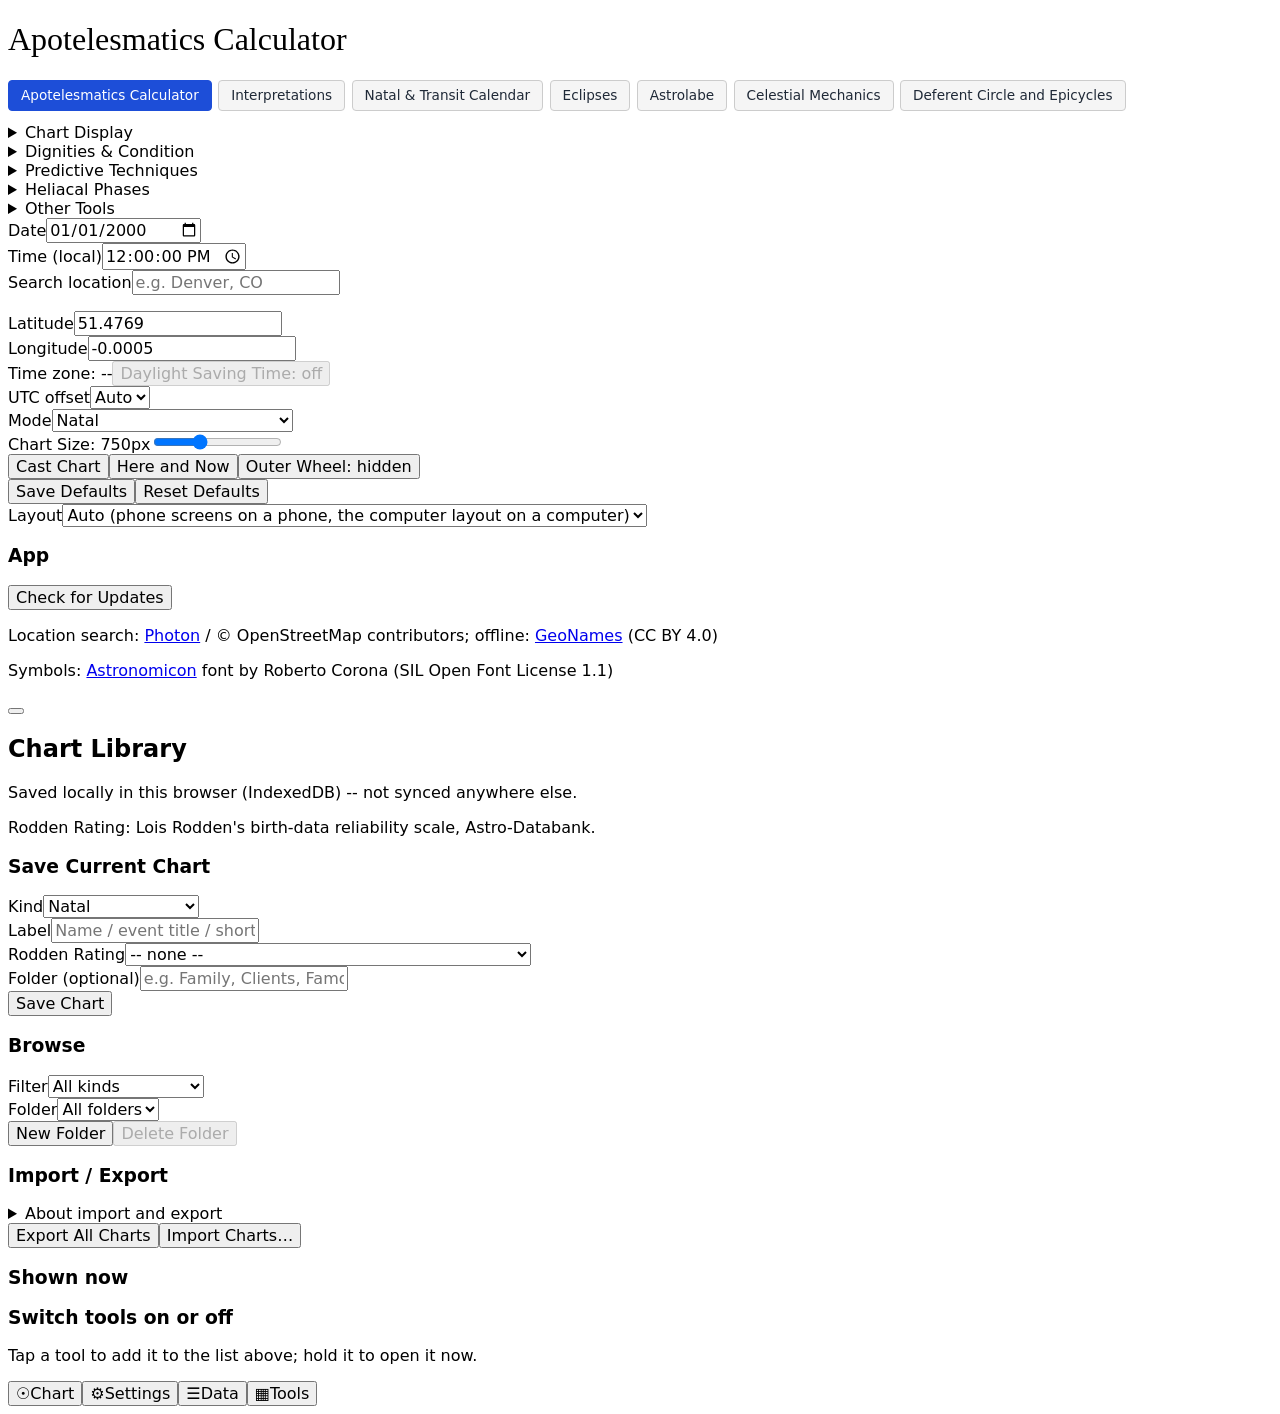
==== commit f1b864d2: "Publish site build" ====
--- a/index.html
+++ b/index.html
@@ -1,10 +1,10 @@
 <!DOCTYPE html><html lang="en" data-astro-cid-lcdefpme><head><meta charset="utf-8"><meta name="viewport" content="width=device-width, initial-scale=1"><meta name="generator" content="Astro v7.1.6"><link rel="icon" type="image/svg+xml" href="/Apotelesmatics/icons/icon.svg"><link rel="icon" type="image/png" sizes="192x192" href="/Apotelesmatics/icons/icon-192.png"><link rel="apple-touch-icon" href="/Apotelesmatics/icons/apple-touch-icon.png"><link rel="manifest" href="/Apotelesmatics/manifest.webmanifest"><meta name="theme-color" content="#1e293b"><title>Apotelesmatics Calculator</title><style>.app-nav{flex-wrap:wrap;align-self:stretch;gap:.4rem;margin-bottom:.75rem;display:flex}.app-nav a{color:#1f2937;background:#f5f5f5;border:1px solid #ccc;border-radius:4px;padding:.4rem .75rem;font-size:.85rem;line-height:1.2;text-decoration:none;display:inline-block}.app-nav a:hover{background:#e8e8e8;border-color:#b5b5b5}.app-nav a[aria-current=page]{color:#fff;background:#1d4ed8;border-color:#1d4ed8}.app-nav a:focus-visible{outline-offset:2px;outline:2px solid #1d4ed8}@media (width<=820px){.app-nav{scrollbar-width:none;-webkit-overflow-scrolling:touch;flex-wrap:nowrap;margin-bottom:.5rem;padding-bottom:.15rem;overflow-x:auto}.app-nav::-webkit-scrollbar{display:none}.app-nav a{white-space:nowrap;border-radius:999px;flex:none;padding:.5rem .8rem}}@media print{.app-nav{display:none}}@font-face{font-family:Nunito Sans;src:url(/Apotelesmatics/fonts/NunitoSans-latin.woff2)format("woff2");font-weight:200 1000;font-display:swap;unicode-range:U+??,U+131,U+152-153,U+2BB-2BC,U+2C6,U+2DA,U+2DC,U+304,U+308,U+329,U+2000-206F,U+20AC,U+2122,U+2191,U+2193,U+2212,U+2215,U+FEFF,U+FFFD}@font-face{font-family:Nunito Sans;src:url(/Apotelesmatics/fonts/NunitoSans-latin-ext.woff2)format("woff2");font-weight:200 1000;font-display:swap;unicode-range:U+100-2BA,U+2BD-2C5,U+2C7-2CC,U+2CE-2D7,U+2DD-2FF,U+304,U+308,U+329,U+1D00-1DBF,U+1E00-1E9F,U+1EF2-1EFF,U+2020,U+20A0-20AB,U+20AD-20C0,U+2113,U+2C60-2C7F,U+A720-A7FF}@font-face{font-family:"Source Sans 3";src:url(/Apotelesmatics/fonts/SourceSans3-greek.woff2)format("woff2");font-weight:200 900;font-display:swap;unicode-range:U+370-377,U+37A-37F,U+384-38A,U+38C,U+38E-3A1,U+3A3-3FF}@font-face{font-family:Source Code Pro;src:url(/Apotelesmatics/fonts/SourceCodePro-latin.woff2)format("woff2");font-weight:200 900;font-display:swap;unicode-range:U+??,U+131,U+152-153,U+2BB-2BC,U+2C6,U+2DA,U+2DC,U+304,U+308,U+329,U+2000-206F,U+20AC,U+2122,U+2191,U+2193,U+2212,U+2215,U+FEFF,U+FFFD}@font-face{font-family:Source Code Pro;src:url(/Apotelesmatics/fonts/SourceCodePro-latin-ext.woff2)format("woff2");font-weight:200 900;font-display:swap;unicode-range:U+100-2BA,U+2BD-2C5,U+2C7-2CC,U+2CE-2D7,U+2DD-2FF,U+304,U+308,U+329,U+1D00-1DBF,U+1E00-1E9F,U+1EF2-1EFF,U+2020,U+20A0-20AB,U+20AD-20C4,U+2113,U+2C60-2C7F,U+A720-A7FF}@font-face{font-family:Libre Baskerville;src:url(/Apotelesmatics/fonts/LibreBaskerville-Regular-latin.woff2)format("woff2");font-weight:400;font-display:swap}:root{--font-sans:"Nunito Sans", "Source Sans 3", system-ui, sans-serif;--font-mono:"Source Code Pro", ui-monospace, monospace;--font-title:"Libre Baskerville", Georgia, "Times New Roman", serif}body{font-family:var(--font-sans)}button,input,select,textarea{font:inherit}body>h1{font-family:var(--font-title);font-weight:400}@media (width<=820px){body>h1{margin:calc(env(safe-area-inset-top,0px) + 1.25rem) .25rem .5rem;font-size:1.6rem}}.app-updates-bar[data-astro-cid-t7mwtut6]{z-index:1000;color:#fff;background:#1e293b;border-radius:8px;align-items:center;gap:12px;max-width:calc(100vw - 32px);padding:10px 14px;font-size:.95rem;display:flex;position:fixed;bottom:16px;left:50%;transform:translate(-50%);box-shadow:0 4px 16px #00000040}.app-updates-bar[data-astro-cid-t7mwtut6][hidden]{display:none}.app-updates-bar[data-astro-cid-t7mwtut6] button[data-astro-cid-t7mwtut6]{cursor:pointer;font:inherit;border:none;border-radius:6px;padding:6px 12px}#app-updates-action[data-astro-cid-t7mwtut6]{color:#1e293b;background:#e8c468;font-weight:600}#app-updates-dismiss[data-astro-cid-t7mwtut6]{color:#fff;background:0 0;padding:2px 6px;font-size:1.2rem;line-height:1}@media print{.app-updates-bar[data-astro-cid-t7mwtut6]{display:none}}
-</style><link rel="stylesheet" href="/Apotelesmatics/_astro/index.B6UFg-JT.css"><style>.sphere-host{aspect-ratio:1;touch-action:none;background:radial-gradient(circle at 50% 45%,#fff 0%,#f1f5f9 70%,#e2e8f0 100%);border-radius:8px;width:min(95vw,750px);position:relative}.sphere-host .sphere-canvas,.sphere-host .sphere-labels{width:100%;height:100%;position:absolute;inset:0}.sphere-host .sphere-labels{cursor:grab}.sphere-label{font:12px/1 var(--font-sans);color:#1f2937;white-space:nowrap;pointer-events:auto;user-select:none;text-shadow:0 0 3px #fff,0 0 3px #fff;transition:opacity .15s}.sphere-cardinal{color:#15803d;font-size:14px;font-weight:700}.sphere-small{color:#475569;font-size:11px}.sphere-angle{color:#b91c1c;font-weight:700}.sphere-house{color:#6b7280;font-size:11px}.sphere-sign,.sphere-planet{font-family:Astronomicon,sans-serif;font-size:19px}.sphere-sign-fire{color:#dc2626}.sphere-sign-earth{color:#16a34a}.sphere-sign-air{color:#2563eb}.sphere-sign-water{color:#9333ea}.sphere-emphasis{color:#0f172a;background:#ffffffd9;border-radius:3px;padding:1px 4px;font-size:13px;font-weight:700}.sphere-star{color:#92400e;font-size:11px}.sphere-star-point{cursor:default;background:#b45309;border-radius:50%;display:block;box-shadow:0 0 0 4px #0000}.sphere-star-point.mag-0{width:7px;height:7px}.sphere-star-point.mag-1{width:5.5px;height:5.5px}.sphere-star-point.mag-2{width:4.5px;height:4.5px}.sphere-star-point.mag-3{width:3.5px;height:3.5px}.sphere-star-point:after{content:attr(data-name);font:11px/1 var(--font-sans);color:#7c2d12;white-space:nowrap;text-shadow:0 0 3px #fff,0 0 3px #fff;opacity:0;pointer-events:none;position:absolute;top:-6px;left:9px}.sphere-star-point:hover:after{opacity:1}
+</style><link rel="stylesheet" href="/Apotelesmatics/_astro/index.SbBUPLM8.css"><style>.sphere-host{aspect-ratio:1;touch-action:none;background:radial-gradient(circle at 50% 45%,#fff 0%,#f1f5f9 70%,#e2e8f0 100%);border-radius:8px;width:min(95vw,750px);position:relative}.sphere-host .sphere-canvas,.sphere-host .sphere-labels{width:100%;height:100%;position:absolute;inset:0}.sphere-host .sphere-labels{cursor:grab}.sphere-label{font:12px/1 var(--font-sans);color:#1f2937;white-space:nowrap;pointer-events:auto;user-select:none;text-shadow:0 0 3px #fff,0 0 3px #fff;transition:opacity .15s}.sphere-cardinal{color:#15803d;font-size:14px;font-weight:700}.sphere-small{color:#475569;font-size:11px}.sphere-angle{color:#b91c1c;font-weight:700}.sphere-house{color:#6b7280;font-size:11px}.sphere-sign,.sphere-planet{font-family:Astronomicon,sans-serif;font-size:19px}.sphere-sign-fire{color:#dc2626}.sphere-sign-earth{color:#16a34a}.sphere-sign-air{color:#2563eb}.sphere-sign-water{color:#9333ea}.sphere-emphasis{color:#0f172a;background:#ffffffd9;border-radius:3px;padding:1px 4px;font-size:13px;font-weight:700}.sphere-star{color:#92400e;font-size:11px}.sphere-star-point{cursor:default;background:#b45309;border-radius:50%;display:block;box-shadow:0 0 0 4px #0000}.sphere-star-point.mag-0{width:7px;height:7px}.sphere-star-point.mag-1{width:5.5px;height:5.5px}.sphere-star-point.mag-2{width:4.5px;height:4.5px}.sphere-star-point.mag-3{width:3.5px;height:3.5px}.sphere-star-point:after{content:attr(data-name);font:11px/1 var(--font-sans);color:#7c2d12;white-space:nowrap;text-shadow:0 0 3px #fff,0 0 3px #fff;opacity:0;pointer-events:none;position:absolute;top:-6px;left:9px}.sphere-star-point:hover:after{opacity:1}
 </style></head><body data-astro-cid-lcdefpme><h1 data-astro-cid-lcdefpme>Apotelesmatics Calculator</h1><div class="natal-chart-app" data-astro-cid-cqwdj5rk><div id="settings-screen" data-screen-title="Settings" data-astro-cid-cqwdj5rk><nav class="app-nav"><a href="/Apotelesmatics/" aria-current="page">Apotelesmatics Calculator</a><a href="/Apotelesmatics/interpret/">Interpretations</a><a href="/Apotelesmatics/calendar/">Natal &amp; Transit Calendar</a><a href="/Apotelesmatics/eclipses/">Eclipses</a><a href="/Apotelesmatics/astrolabe/">Astrolabe</a><a href="/Apotelesmatics/models/">Celestial Mechanics</a><a href="/Apotelesmatics/cycles/">Deferent Circle and Epicycles</a></nav><script type="module">for(let e of document.querySelectorAll(`.app-nav`)){let t=e.querySelector(`[aria-current="page"]`);t&&e.scrollWidth>e.clientWidth&&(e.scrollLeft=t.offsetLeft-e.offsetLeft-16)}</script><form id="birth-form" data-astro-cid-cqwdj5rk><details class="control-group" id="menu-display" data-astro-cid-cqwdj5rk><summary data-astro-cid-cqwdj5rk>Chart Display</summary><div class="field-row" data-astro-cid-cqwdj5rk><div class="field" data-astro-cid-cqwdj5rk><span class="tz-label" data-astro-cid-cqwdj5rk>&nbsp;</span><button type="button" id="outer-planets-toggle" class="toggle-btn" aria-pressed="false" data-astro-cid-cqwdj5rk>Outer Planets: hidden</button></div><div class="field" data-astro-cid-cqwdj5rk><label for="lunar-node-select" title="True: the node of the Moon's actual orbit at the moment. Mean: its smoothly regressing average." data-astro-cid-cqwdj5rk>Lunar Nodes</label><select id="lunar-node-select" data-astro-cid-cqwdj5rk><option value="true" selected data-astro-cid-cqwdj5rk>True</option><option value="mean" data-astro-cid-cqwdj5rk>Mean</option></select></div><div class="field" data-astro-cid-cqwdj5rk><label for="house-system-select" data-astro-cid-cqwdj5rk>House System</label><select id="house-system-select" data-astro-cid-cqwdj5rk><option value="alcabitius" data-astro-cid-cqwdj5rk>Alcabitius</option><option value="whole-sign" data-astro-cid-cqwdj5rk>Whole Sign</option><option value="placidus" data-astro-cid-cqwdj5rk>Placidus</option><option value="campanus" data-astro-cid-cqwdj5rk>Campanus</option><option value="equal" data-astro-cid-cqwdj5rk>Equal</option><option value="regiomontanus" data-astro-cid-cqwdj5rk>Regiomontanus</option><option value="porphyry" data-astro-cid-cqwdj5rk>Porphyry</option><option value="topocentric" data-astro-cid-cqwdj5rk>Topocentric</option><option value="meridian" data-astro-cid-cqwdj5rk>Meridian</option><option value="morinus" data-astro-cid-cqwdj5rk>Morinus</option></select><label class="checkbox-label" id="campanus-vertex-field" hidden data-astro-cid-cqwdj5rk><input type="checkbox" id="campanus-vertex-checkbox" data-astro-cid-cqwdj5rk>Use the Antivertex/Vertex as the 1st/7th (polar latitude)</label></div><div class="field" title="The classical &quot;N-degree rule&quot;: a planet in the last few degrees of a cadent house is still treated as angular. Affects which house a planet is counted in (and so its angularity) for the Hyleg/Alcocoden, Accidental Dignities, the other significator panels and the Interpreter -- not essential dignities, sect, or the plain planet table." data-astro-cid-cqwdj5rk><label for="cusp-offset-input" data-astro-cid-cqwdj5rk>Cusp Offset (deg)</label><input type="number" id="cusp-offset-input" min="-30" max="30" step="1" value="0" data-astro-cid-cqwdj5rk></div><div class="field" data-astro-cid-cqwdj5rk><label for="bounds-system-select" data-astro-cid-cqwdj5rk>Bounds (Terms) System</label><select id="bounds-system-select" data-astro-cid-cqwdj5rk><option value="tetrabiblos" selected data-astro-cid-cqwdj5rk>Ptolemy (Tetrabiblos)</option><option value="ptolemaic" data-astro-cid-cqwdj5rk>Ptolemy (Lilly)</option><option value="egyptian" data-astro-cid-cqwdj5rk>Egyptian</option><option value="chaldean" data-astro-cid-cqwdj5rk>Chaldean</option></select></div><div class="field" data-astro-cid-cqwdj5rk><span class="tz-label" data-astro-cid-cqwdj5rk>&nbsp;</span><button type="button" id="bounds-toggle" class="toggle-btn" aria-pressed="true" data-astro-cid-cqwdj5rk>Bounds: shown</button></div><div class="field" data-astro-cid-cqwdj5rk><span class="tz-label" data-astro-cid-cqwdj5rk>&nbsp;</span><button type="button" id="decans-toggle" class="toggle-btn" aria-pressed="true" data-astro-cid-cqwdj5rk>Chaldean Decans: shown</button></div><div class="field" data-astro-cid-cqwdj5rk><span class="tz-label" data-astro-cid-cqwdj5rk>&nbsp;</span><button type="button" id="ninth-parts-toggle" class="toggle-btn" aria-pressed="false" data-astro-cid-cqwdj5rk>Ninth Parts: hidden</button></div><div class="field" data-astro-cid-cqwdj5rk><span class="tz-label" data-astro-cid-cqwdj5rk>&nbsp;</span><button type="button" id="twelfth-parts-toggle" class="toggle-btn" aria-pressed="false" data-astro-cid-cqwdj5rk>Twelfth Parts: hidden</button></div><div class="field" data-astro-cid-cqwdj5rk><span class="tz-label" data-astro-cid-cqwdj5rk>&nbsp;</span><button type="button" id="points-toggle" class="toggle-btn" aria-pressed="true" data-astro-cid-cqwdj5rk>Nodes/Lots/Syzygy: shown</button></div><div class="field" data-astro-cid-cqwdj5rk><span class="tz-label" data-astro-cid-cqwdj5rk>&nbsp;</span><button type="button" id="vertex-toggle" class="toggle-btn" aria-pressed="false" data-astro-cid-cqwdj5rk>Vertex: hidden</button></div><div class="field" data-astro-cid-cqwdj5rk><span class="tz-label" data-astro-cid-cqwdj5rk>&nbsp;</span><button type="button" id="sphere-toggle" class="toggle-btn" aria-pressed="false" title="Show the chart as a 3D celestial sphere: horizon, meridian, equator, ecliptic, house lines and planets" data-astro-cid-cqwdj5rk>3D Sphere: off</button></div><div class="field" data-astro-cid-cqwdj5rk><span class="tz-label" data-astro-cid-cqwdj5rk>&nbsp;</span><button type="button" id="horizon-curves-toggle" class="toggle-btn" aria-pressed="false" title="Where the horizon and meridian cross each ecliptic latitude, so a planet off the ecliptic shows on its true side of them" data-astro-cid-cqwdj5rk>Horizon &amp; Meridian: hidden</button></div><div class="field" data-astro-cid-cqwdj5rk><span class="tz-label" data-astro-cid-cqwdj5rk>&nbsp;</span><button type="button" id="aspects-toggle" class="toggle-btn" aria-pressed="true" data-astro-cid-cqwdj5rk>Aspects: shown</button></div><div class="field" data-astro-cid-cqwdj5rk><span class="tz-label" data-astro-cid-cqwdj5rk>&nbsp;</span><button type="button" id="aspect-mode-toggle" class="toggle-btn" aria-pressed="false" data-astro-cid-cqwdj5rk>Aspects: Zodiacal</button></div><div class="field" data-astro-cid-cqwdj5rk><span class="tz-label" data-astro-cid-cqwdj5rk>&nbsp;</span><button type="button" id="antiscia-toggle" class="toggle-btn" aria-pressed="false" data-astro-cid-cqwdj5rk>Antiscia: hidden</button></div><div class="field" data-astro-cid-cqwdj5rk><label for="degree-table-source-select" data-astro-cid-cqwdj5rk>Degrees in Signs Source</label><select id="degree-table-source-select" data-astro-cid-cqwdj5rk><option value="gr-intr" selected data-astro-cid-cqwdj5rk>Abu Ma'shar (Gr. Intr.)</option><option value="al-qabisi" data-astro-cid-cqwdj5rk>al-Qabisi</option></select></div><div class="field" data-astro-cid-cqwdj5rk><span class="tz-label" data-astro-cid-cqwdj5rk>&nbsp;</span><button type="button" id="degree-kinds-toggle" class="toggle-btn" aria-pressed="false" data-astro-cid-cqwdj5rk>Degrees in Signs: hidden</button></div><div class="field" data-astro-cid-cqwdj5rk><span class="tz-label" data-astro-cid-cqwdj5rk>&nbsp;</span><button type="button" id="lunar-mansion-toggle" class="toggle-btn" aria-pressed="false" data-astro-cid-cqwdj5rk>Lunar Mansions: hidden</button></div></div></details><details class="control-group" id="menu-dignities" data-astro-cid-cqwdj5rk><summary data-astro-cid-cqwdj5rk>Dignities &amp; Condition</summary><div class="field-row" data-astro-cid-cqwdj5rk><div class="field" data-astro-cid-cqwdj5rk><span class="tz-label" data-astro-cid-cqwdj5rk>&nbsp;</span><button type="button" id="dignities-toggle" class="toggle-btn" aria-pressed="false" data-astro-cid-cqwdj5rk>Dignities: hidden</button></div><div class="field" data-astro-cid-cqwdj5rk><span class="tz-label" data-astro-cid-cqwdj5rk>&nbsp;</span><button type="button" id="temperament-toggle" class="toggle-btn" aria-pressed="false" data-astro-cid-cqwdj5rk>Temperament: hidden</button></div><div class="field" data-astro-cid-cqwdj5rk><span class="tz-label" data-astro-cid-cqwdj5rk>&nbsp;</span><button type="button" id="hyleg-toggle" class="toggle-btn" aria-pressed="false" data-astro-cid-cqwdj5rk>Hyleg/Alcocoden: hidden</button></div><div class="field" data-astro-cid-cqwdj5rk><span class="tz-label" data-astro-cid-cqwdj5rk>&nbsp;</span><button type="button" id="almuten-toggle" class="toggle-btn" aria-pressed="false" data-astro-cid-cqwdj5rk>Almuten/Victor: hidden</button></div><div class="field" data-astro-cid-cqwdj5rk><span class="tz-label" data-astro-cid-cqwdj5rk>&nbsp;</span><button type="button" id="house-almuten-toggle" class="toggle-btn" aria-pressed="false" data-astro-cid-cqwdj5rk>House Almutens: hidden</button></div><div class="field" data-astro-cid-cqwdj5rk><span class="tz-label" data-astro-cid-cqwdj5rk>&nbsp;</span><button type="button" id="victor-calc-toggle" class="toggle-btn" aria-pressed="false" data-astro-cid-cqwdj5rk>Victor Calculator: hidden</button></div><div class="field" data-astro-cid-cqwdj5rk><span class="tz-label" data-astro-cid-cqwdj5rk>&nbsp;</span><button type="button" id="wealth-almuten-toggle" class="toggle-btn" aria-pressed="false" data-astro-cid-cqwdj5rk>Wealth Significator: hidden</button></div><div class="field" data-astro-cid-cqwdj5rk><span class="tz-label" data-astro-cid-cqwdj5rk>&nbsp;</span><button type="button" id="profession-significator-toggle" class="toggle-btn" aria-pressed="false" data-astro-cid-cqwdj5rk>Profession Significator: hidden</button></div><div class="field" data-astro-cid-cqwdj5rk><span class="tz-label" data-astro-cid-cqwdj5rk>&nbsp;</span><button type="button" id="speculum-toggle" class="toggle-btn" aria-pressed="false" data-astro-cid-cqwdj5rk>Speculum: hidden</button></div><div class="field" data-astro-cid-cqwdj5rk><span class="tz-label" data-astro-cid-cqwdj5rk>&nbsp;</span><button type="button" id="hayz-toggle" class="toggle-btn" aria-pressed="false" data-astro-cid-cqwdj5rk>Hayz: hidden</button></div><div class="field" data-astro-cid-cqwdj5rk><span class="tz-label" data-astro-cid-cqwdj5rk>&nbsp;</span><button type="button" id="doryphory-toggle" class="toggle-btn" aria-pressed="false" data-astro-cid-cqwdj5rk>Doryphory: hidden</button></div><div class="field" data-astro-cid-cqwdj5rk><span class="tz-label" data-astro-cid-cqwdj5rk>&nbsp;</span><button type="button" id="aspect-conditions-toggle" class="toggle-btn" aria-pressed="false" data-astro-cid-cqwdj5rk>Aspect Conditions: hidden</button></div><div class="field" data-astro-cid-cqwdj5rk><span class="tz-label" data-astro-cid-cqwdj5rk>&nbsp;</span><button type="button" id="reception-toggle" class="toggle-btn" aria-pressed="false" data-astro-cid-cqwdj5rk>Reception: hidden</button></div></div></details><details class="control-group" id="menu-predictive" data-astro-cid-cqwdj5rk><summary data-astro-cid-cqwdj5rk>Predictive Techniques</summary><div class="field-row" data-astro-cid-cqwdj5rk><div class="field" data-astro-cid-cqwdj5rk><span class="tz-label" data-astro-cid-cqwdj5rk>&nbsp;</span><button type="button" id="firdaria-toggle" class="toggle-btn" aria-pressed="false" data-astro-cid-cqwdj5rk>Firdaria: hidden</button></div><div class="field" data-astro-cid-cqwdj5rk><span class="tz-label" data-astro-cid-cqwdj5rk>&nbsp;</span><button type="button" id="zr-toggle" class="toggle-btn" aria-pressed="false" data-astro-cid-cqwdj5rk>Zodiacal Releasing: hidden</button></div><div class="field" data-astro-cid-cqwdj5rk><span class="tz-label" data-astro-cid-cqwdj5rk>&nbsp;</span><button type="button" id="decennials-toggle" class="toggle-btn" aria-pressed="false" data-astro-cid-cqwdj5rk>Decennials: hidden</button></div></div></details><details class="control-group" id="menu-heliacal" data-astro-cid-cqwdj5rk><summary data-astro-cid-cqwdj5rk>Heliacal Phases</summary><div class="field-row" data-astro-cid-cqwdj5rk><div class="field" data-astro-cid-cqwdj5rk><span class="tz-label" data-astro-cid-cqwdj5rk>&nbsp;</span><button type="button" id="visibility-toggle" class="toggle-btn" aria-pressed="false" data-astro-cid-cqwdj5rk>Planetary Visibility & Calendar: hidden</button></div><div class="field" data-astro-cid-cqwdj5rk><span class="tz-label" data-astro-cid-cqwdj5rk>&nbsp;</span><button type="button" id="heliacal-phases-toggle" class="toggle-btn" aria-pressed="false" data-astro-cid-cqwdj5rk>Heliacal Phases: hidden</button></div><div class="field" data-astro-cid-cqwdj5rk><span class="tz-label" data-astro-cid-cqwdj5rk>&nbsp;</span><button type="button" id="heliacal-marks-toggle" class="toggle-btn" aria-pressed="true" data-astro-cid-cqwdj5rk>Heliacal Marks: shown</button></div><div class="field" data-astro-cid-cqwdj5rk><span class="tz-label" data-astro-cid-cqwdj5rk>&nbsp;</span><button type="button" id="heliacal-stars-toggle" class="toggle-btn" aria-pressed="false" data-astro-cid-cqwdj5rk>Venus &amp; Mercury Stars: hidden</button></div></div></details><details class="control-group" id="menu-other" data-astro-cid-cqwdj5rk><summary data-astro-cid-cqwdj5rk>Other Tools</summary><div class="field-row" data-astro-cid-cqwdj5rk><div class="field" data-astro-cid-cqwdj5rk><span class="tz-label" data-astro-cid-cqwdj5rk>&nbsp;</span><button type="button" id="lots-toggle" class="toggle-btn" aria-pressed="false" data-astro-cid-cqwdj5rk>Lots: hidden</button></div><div class="field" data-astro-cid-cqwdj5rk><span class="tz-label" data-astro-cid-cqwdj5rk>&nbsp;</span><button type="button" id="fixed-stars-toggle" class="toggle-btn" aria-pressed="false" data-astro-cid-cqwdj5rk>Fixed Stars: hidden</button></div><div class="field" data-astro-cid-cqwdj5rk><span class="tz-label" data-astro-cid-cqwdj5rk>&nbsp;</span><button type="button" id="chart-library-toggle" class="toggle-btn" aria-pressed="true" data-astro-cid-cqwdj5rk>Chart Library: shown</button></div><div class="field" data-astro-cid-cqwdj5rk><span class="tz-label" data-astro-cid-cqwdj5rk>&nbsp;</span><button type="button" id="print-buttons-toggle" class="toggle-btn" aria-pressed="false" data-astro-cid-cqwdj5rk>Print Buttons: hidden</button></div></div></details><!-- The chart's data entry: in the form on a phone or the one-page layout, under the chart on a
-		     computer (lib/ui/screens.ts) -- the form="" attributes keep it the form's wherever it sits. --><div id="chart-entry" data-astro-cid-cqwdj5rk><div class="field" data-astro-cid-cqwdj5rk><label for="date" data-astro-cid-cqwdj5rk>Date</label><input type="date" id="date" name="date" form="birth-form" required value="2000-01-01" data-astro-cid-cqwdj5rk></div><div class="field" data-astro-cid-cqwdj5rk><label for="time" data-astro-cid-cqwdj5rk>Time (local)</label><input type="time" id="time" name="time" form="birth-form" step="1" required value="12:00" data-astro-cid-cqwdj5rk></div><div class="field location-search" data-astro-cid-cqwdj5rk><label for="locationSearch" data-astro-cid-cqwdj5rk>Search location</label><input type="text" id="locationSearch" name="locationSearch" placeholder="e.g. Denver, CO" autocomplete="off" data-astro-cid-cqwdj5rk><ul id="location-results" hidden data-astro-cid-cqwdj5rk></ul><p id="location-status" class="status" aria-live="polite" data-astro-cid-cqwdj5rk></p></div><div class="field" data-astro-cid-cqwdj5rk><label for="latitude" data-astro-cid-cqwdj5rk>Latitude</label><input type="number" id="latitude" name="latitude" form="birth-form" required step="any" min="-90" max="90" value="51.4769" data-astro-cid-cqwdj5rk></div><div class="field" data-astro-cid-cqwdj5rk><label for="longitude" data-astro-cid-cqwdj5rk>Longitude</label><input type="number" id="longitude" name="longitude" form="birth-form" required step="any" min="-180" max="180" value="-0.0005" data-astro-cid-cqwdj5rk></div><div class="field" data-astro-cid-cqwdj5rk><span class="tz-label" id="tz-label" data-astro-cid-cqwdj5rk>Time zone: --</span><button type="button" id="dst-toggle" class="toggle-btn" aria-pressed="false" disabled data-astro-cid-cqwdj5rk>Daylight Saving Time: off</button></div><div class="field" data-astro-cid-cqwdj5rk><label for="utc-offset-select" data-astro-cid-cqwdj5rk>UTC offset</label><select id="utc-offset-select" data-astro-cid-cqwdj5rk><option value="auto" data-astro-cid-cqwdj5rk>Auto</option></select><span class="tz-label" id="tz-note" hidden data-astro-cid-cqwdj5rk>Before 1970 a zone keeps its main city's clock history -- check the offset for other towns.</span></div><div class="field" data-astro-cid-cqwdj5rk><label for="chart-mode-select" data-astro-cid-cqwdj5rk>Mode</label><select id="chart-mode-select" data-astro-cid-cqwdj5rk><option value="natal" data-astro-cid-cqwdj5rk>Natal</option><option value="walk" data-astro-cid-cqwdj5rk>Walk</option><option value="profections" data-astro-cid-cqwdj5rk>Profections</option><option value="directions" data-astro-cid-cqwdj5rk>Directions</option><option value="solar-return" data-astro-cid-cqwdj5rk>Solar Return</option><option value="secondary-progression" data-astro-cid-cqwdj5rk>Secondary Progression</option><option value="conception" data-astro-cid-cqwdj5rk>Conception (Trutine)</option><option value="now" data-astro-cid-cqwdj5rk>Now (chart of the moment)</option><option value="horary" data-astro-cid-cqwdj5rk>Horary</option><option value="electional" data-astro-cid-cqwdj5rk>Electional</option><option value="mundane" data-astro-cid-cqwdj5rk>Mundane</option></select></div><div class="field" data-astro-cid-cqwdj5rk><label for="chart-size" data-astro-cid-cqwdj5rk>Chart Size: <span id="chart-size-value" data-astro-cid-cqwdj5rk>750px</span></label><input type="range" id="chart-size" min="400" max="1400" step="25" value="750" data-astro-cid-cqwdj5rk></div><button type="submit" form="birth-form" data-astro-cid-cqwdj5rk>Cast Chart</button><button type="button" id="update-saved-chart-btn" hidden data-astro-cid-cqwdj5rk></button><button type="button" id="here-now-btn" data-astro-cid-cqwdj5rk>Here and Now</button><button type="button" id="outer-wheel-toggle" class="toggle-btn" aria-pressed="false" data-astro-cid-cqwdj5rk>Outer Wheel: hidden</button></div></form><div class="field" data-astro-cid-cqwdj5rk><button type="button" id="save-defaults-btn" data-astro-cid-cqwdj5rk>Save Defaults</button><button type="button" id="reset-defaults-btn" data-astro-cid-cqwdj5rk>Reset Defaults</button><span id="settings-status-msg" class="status" aria-live="polite" data-astro-cid-cqwdj5rk></span></div><div class="field" data-astro-cid-cqwdj5rk><label for="layout-select" data-astro-cid-cqwdj5rk>Layout</label><select id="layout-select" data-astro-cid-cqwdj5rk><option value="auto" data-astro-cid-cqwdj5rk>Auto (phone screens on a phone, the computer layout on a computer)</option><option value="phone" data-astro-cid-cqwdj5rk>Phone: the chart, with each tool on a screen of its own</option><option value="desk" data-astro-cid-cqwdj5rk>Computer: the chart, with each tool in a panel beside it</option><option value="scroll" data-astro-cid-cqwdj5rk>One scrolling page (everything stacked)</option></select></div><p class="attribution" data-astro-cid-cqwdj5rk>Location search: <a href="https://photon.komoot.io/" target="_blank" rel="noopener" data-astro-cid-cqwdj5rk>Photon</a> / &copy; OpenStreetMap contributors; offline: <a href="https://www.geonames.org/" target="_blank" rel="noopener" data-astro-cid-cqwdj5rk>GeoNames</a> (CC BY 4.0)</p><p class="attribution" data-astro-cid-cqwdj5rk>Symbols: <a href="https://astronomicon.co/" target="_blank" rel="noopener" data-astro-cid-cqwdj5rk>Astronomicon</a> font by Roberto Corona (SIL Open Font License 1.1)</p></div><button type="button" id="chart-header" title="Chart settings" data-astro-cid-cqwdj5rk><span id="chart-header-name" data-astro-cid-cqwdj5rk></span><span id="chart-header-note" hidden data-astro-cid-cqwdj5rk></span><span id="chart-header-detail" data-astro-cid-cqwdj5rk></span></button><p id="reliability-warning" class="warning" hidden data-astro-cid-cqwdj5rk>The selected house system isn't reliably defined for this chart this close to the pole -- cusps and house placements shown may be inaccurate.</p><p id="polar-warning" class="warning" hidden data-astro-cid-cqwdj5rk></p><div id="walk-panel" hidden data-astro-cid-cqwdj5rk><div class="field" data-astro-cid-cqwdj5rk><label for="walk-step-count" data-astro-cid-cqwdj5rk>Every</label><input type="number" id="walk-step-count" min="1" step="1" value="1" data-astro-cid-cqwdj5rk><select id="walk-step-unit" data-astro-cid-cqwdj5rk><option value="second" data-astro-cid-cqwdj5rk>Seconds</option><option value="minute" data-astro-cid-cqwdj5rk>Minutes</option><option value="hour" data-astro-cid-cqwdj5rk>Hours</option><option value="day" selected data-astro-cid-cqwdj5rk>Days</option><option value="week" data-astro-cid-cqwdj5rk>Weeks</option><option value="month" data-astro-cid-cqwdj5rk>Months</option><option value="year" data-astro-cid-cqwdj5rk>Years</option></select><button type="button" id="walk-back-btn" aria-label="Step back" data-astro-cid-cqwdj5rk>&larr; Back</button><button type="button" id="walk-play-btn" data-astro-cid-cqwdj5rk>Play</button><button type="button" id="walk-forward-btn" aria-label="Step forward" data-astro-cid-cqwdj5rk>Forward &rarr;</button><button type="button" id="walk-reset-btn" data-astro-cid-cqwdj5rk>Reset to Birth</button><button type="button" id="walk-now-btn" data-astro-cid-cqwdj5rk>Jump to Now</button></div><div id="walk-date-picker" class="field" hidden data-astro-cid-cqwdj5rk><label for="walk-year-input" data-astro-cid-cqwdj5rk>Jump to</label><input type="number" id="walk-year-input" step="1" placeholder="Year" data-astro-cid-cqwdj5rk><select id="walk-month-select" data-astro-cid-cqwdj5rk><option value="1" data-astro-cid-cqwdj5rk>Jan</option><option value="2" data-astro-cid-cqwdj5rk>Feb</option><option value="3" data-astro-cid-cqwdj5rk>Mar</option><option value="4" data-astro-cid-cqwdj5rk>Apr</option><option value="5" data-astro-cid-cqwdj5rk>May</option><option value="6" data-astro-cid-cqwdj5rk>Jun</option><option value="7" data-astro-cid-cqwdj5rk>Jul</option><option value="8" data-astro-cid-cqwdj5rk>Aug</option><option value="9" data-astro-cid-cqwdj5rk>Sep</option><option value="10" data-astro-cid-cqwdj5rk>Oct</option><option value="11" data-astro-cid-cqwdj5rk>Nov</option><option value="12" data-astro-cid-cqwdj5rk>Dec</option></select><select id="walk-day-select" data-astro-cid-cqwdj5rk></select><button type="button" id="walk-date-go-btn" data-astro-cid-cqwdj5rk>Go</button></div><div id="profection-options" class="field" hidden data-astro-cid-cqwdj5rk><label for="profection-method-select" data-astro-cid-cqwdj5rk>Method</label><select id="profection-method-select" data-astro-cid-cqwdj5rk><option value="continuous" selected data-astro-cid-cqwdj5rk>Continuous</option><option value="hellenistic" data-astro-cid-cqwdj5rk>Hellenistic (sign per year)</option></select><label class="checkbox-label" data-astro-cid-cqwdj5rk><input type="checkbox" id="profection-whole-sign-checkbox" data-astro-cid-cqwdj5rk>Whole Sign (both wheels)</label></div><p id="walk-date-label" class="status" aria-live="polite" data-astro-cid-cqwdj5rk></p><p id="profection-status" class="status" aria-live="polite" hidden data-astro-cid-cqwdj5rk></p></div><div id="outer-wheel-panel" hidden data-astro-cid-cqwdj5rk><div class="field" data-astro-cid-cqwdj5rk><label for="outer-wheel-kind-select" data-astro-cid-cqwdj5rk>Outer Wheel</label><select id="outer-wheel-kind-select" data-astro-cid-cqwdj5rk><option value="transit" selected data-astro-cid-cqwdj5rk>Transits</option><option value="solar-return" data-astro-cid-cqwdj5rk>Solar Return</option><option value="secondary-progression" data-astro-cid-cqwdj5rk>Secondary Progression</option></select></div><div id="outer-wheel-step-field" class="field" data-astro-cid-cqwdj5rk><label for="outer-wheel-step-count" data-astro-cid-cqwdj5rk>Every</label><input type="number" id="outer-wheel-step-count" min="1" step="1" value="1" data-astro-cid-cqwdj5rk><select id="outer-wheel-step-unit" data-astro-cid-cqwdj5rk><option value="second" data-astro-cid-cqwdj5rk>Seconds</option><option value="minute" data-astro-cid-cqwdj5rk>Minutes</option><option value="hour" data-astro-cid-cqwdj5rk>Hours</option><option value="day" selected data-astro-cid-cqwdj5rk>Days</option><option value="week" data-astro-cid-cqwdj5rk>Weeks</option><option value="month" data-astro-cid-cqwdj5rk>Months</option><option value="year" data-astro-cid-cqwdj5rk>Years</option></select><button type="button" id="outer-wheel-back-btn" aria-label="Step back" data-astro-cid-cqwdj5rk>&larr; Back</button><button type="button" id="outer-wheel-play-btn" data-astro-cid-cqwdj5rk>Play</button><button type="button" id="outer-wheel-forward-btn" aria-label="Step forward" data-astro-cid-cqwdj5rk>Forward &rarr;</button><button type="button" id="outer-wheel-now-btn" data-astro-cid-cqwdj5rk>Jump to Now</button></div><div id="outer-wheel-sr-options" class="field" hidden data-astro-cid-cqwdj5rk><label for="outer-wheel-sr-year" data-astro-cid-cqwdj5rk>Year</label><input type="number" id="outer-wheel-sr-year" min="1" max="9999" step="1" data-astro-cid-cqwdj5rk><label for="outer-wheel-sr-quarter" data-astro-cid-cqwdj5rk>Quarter</label><select id="outer-wheel-sr-quarter" data-astro-cid-cqwdj5rk><option value="0" data-astro-cid-cqwdj5rk>Q1 (0&deg;)</option><option value="1" data-astro-cid-cqwdj5rk>Q2 (90&deg;)</option><option value="2" data-astro-cid-cqwdj5rk>Q3 (180&deg;)</option><option value="3" data-astro-cid-cqwdj5rk>Q4 (270&deg;)</option></select></div><p id="outer-wheel-date-label" class="status" aria-live="polite" data-astro-cid-cqwdj5rk></p></div><div id="chart-row" data-astro-cid-cqwdj5rk><div id="chart-mount" data-astro-cid-cqwdj5rk></div><div id="sphere-panel" hidden data-astro-cid-cqwdj5rk><div id="sphere-mount" class="sphere-host" aria-label="3D celestial sphere: drag to turn, scroll to zoom" data-astro-cid-cqwdj5rk></div><div class="field sphere-controls" data-astro-cid-cqwdj5rk><label for="sphere-view-select" data-astro-cid-cqwdj5rk>View</label><select id="sphere-view-select" data-astro-cid-cqwdj5rk></select><span class="status" data-astro-cid-cqwdj5rk>Drag to turn, scroll or pinch to zoom. Hover a glyph for its position.</span></div></div><div id="current-lords-panel" hidden data-astro-cid-cqwdj5rk><h3 data-astro-cid-cqwdj5rk>Current Lords</h3><table id="current-lords-table" data-astro-cid-cqwdj5rk><thead data-astro-cid-cqwdj5rk><tr data-astro-cid-cqwdj5rk><th data-astro-cid-cqwdj5rk>Significator</th><th data-astro-cid-cqwdj5rk>Lord of Terms</th><th data-astro-cid-cqwdj5rk>Lord of Rays</th></tr></thead><tbody data-astro-cid-cqwdj5rk></tbody></table></div><div id="solar-return-lords-panel" hidden data-astro-cid-cqwdj5rk><h3 data-astro-cid-cqwdj5rk>Solar Return Lords</h3><table id="solar-return-lords-table" data-astro-cid-cqwdj5rk><tbody data-astro-cid-cqwdj5rk><tr data-astro-cid-cqwdj5rk><th data-astro-cid-cqwdj5rk>Lord of the Year</th><td id="sr-lord-of-year" data-astro-cid-cqwdj5rk>--</td></tr><tr data-astro-cid-cqwdj5rk><th data-astro-cid-cqwdj5rk>Lord of the SR Bound</th><td id="sr-lord-of-bound" data-astro-cid-cqwdj5rk>--</td></tr><tr data-astro-cid-cqwdj5rk><th data-astro-cid-cqwdj5rk>Lord of Rays</th><td id="sr-lord-of-rays" data-astro-cid-cqwdj5rk>--</td></tr></tbody></table></div><div id="progressed-lunation-panel" hidden data-astro-cid-cqwdj5rk><h3 data-astro-cid-cqwdj5rk>Progressed Lunation</h3><table id="progressed-lunation-table" data-astro-cid-cqwdj5rk><tbody data-astro-cid-cqwdj5rk><tr data-astro-cid-cqwdj5rk><th data-astro-cid-cqwdj5rk>Progressed Sun</th><td id="prog-lunation-sun" data-astro-cid-cqwdj5rk>--</td></tr><tr data-astro-cid-cqwdj5rk><th data-astro-cid-cqwdj5rk>Progressed Moon</th><td id="prog-lunation-moon" data-astro-cid-cqwdj5rk>--</td></tr><tr data-astro-cid-cqwdj5rk><th data-astro-cid-cqwdj5rk>Phase</th><td id="prog-lunation-phase" data-astro-cid-cqwdj5rk>--</td></tr></tbody></table></div><div id="profection-lords-panel" hidden data-astro-cid-cqwdj5rk><h3 data-astro-cid-cqwdj5rk>Primary Direction Lords</h3><details class="explanation" data-astro-cid-cqwdj5rk><summary data-astro-cid-cqwdj5rk>About these settings</summary><p class="attribution" data-astro-cid-cqwdj5rk>Mundane Placidus Semi-Arc, Ray Crossing, Placidus key -- this app's default primary-direction configuration, independent of whatever the Directions panel itself currently has selected.</p></details><table id="profection-lords-table" data-astro-cid-cqwdj5rk><thead data-astro-cid-cqwdj5rk><tr data-astro-cid-cqwdj5rk><th data-astro-cid-cqwdj5rk>Significator</th><th data-astro-cid-cqwdj5rk>Lord of Terms</th><th data-astro-cid-cqwdj5rk>Lord of Rays</th></tr></thead><tbody data-astro-cid-cqwdj5rk></tbody></table><details id="profection-lords-details" data-astro-cid-cqwdj5rk><summary data-astro-cid-cqwdj5rk>Show all significators</summary><table id="profection-lords-extra-table" data-astro-cid-cqwdj5rk><thead data-astro-cid-cqwdj5rk><tr data-astro-cid-cqwdj5rk><th data-astro-cid-cqwdj5rk>Significator</th><th data-astro-cid-cqwdj5rk>Lord of Terms</th><th data-astro-cid-cqwdj5rk>Lord of Rays</th></tr></thead><tbody data-astro-cid-cqwdj5rk></tbody></table></details></div><div id="upcoming-profections-panel" hidden data-astro-cid-cqwdj5rk><h3 data-astro-cid-cqwdj5rk>Upcoming Profections</h3><label class="checkbox-label" data-astro-cid-cqwdj5rk><input type="checkbox" id="upcoming-profections-antiscia-checkbox" data-astro-cid-cqwdj5rk>Antiscia &amp; contrantiscia</label><details class="explanation" data-astro-cid-cqwdj5rk><summary data-astro-cid-cqwdj5rk>About this table</summary><p class="attribution" data-astro-cid-cqwdj5rk>Each significator's own continuous annual profection (30&deg;/year, always smoothly interpolated here regardless of the Method dropdown above -- aspect timing needs continuous motion to be well defined), walked forward 30&deg; -- about one year -- from the current walk date: both when it's about to enter a new sign (Lord of the Year) AND when it exactly conjoins/sextiles/squares/trines/opposes one of the natal chart's own 7 classical planets, or reaches one's antiscion or contrantiscion (the hidden conjunction and opposition). Like a primary direction, each contact governs from the day it perfects until the next, so the first row shows the contact still in force. A sextile, square or trine is dexter when the natal planet lies ahead of the profected point in the order of signs (casting its ray back onto it), sinister when it lies behind. A short look-ahead, not a full lifetime table -- usually a handful of rows.</p></details><details id="upcoming-profections-significator-details" open data-astro-cid-cqwdj5rk><summary data-astro-cid-cqwdj5rk>Significators</summary><h4 data-astro-cid-cqwdj5rk>Ascendant</h4><table id="upcoming-profections-ascendant-table" data-astro-cid-cqwdj5rk><thead data-astro-cid-cqwdj5rk><tr data-astro-cid-cqwdj5rk><th data-astro-cid-cqwdj5rk>Date</th><th data-astro-cid-cqwdj5rk>Event</th></tr></thead><tbody data-astro-cid-cqwdj5rk></tbody></table><div class="field" data-astro-cid-cqwdj5rk><label for="upcoming-profections-significator-select" data-astro-cid-cqwdj5rk>Significator</label><select id="upcoming-profections-significator-select" data-astro-cid-cqwdj5rk><option value="sun" data-astro-cid-cqwdj5rk>Sun</option><option value="moon" data-astro-cid-cqwdj5rk>Moon</option><option value="fortune" data-astro-cid-cqwdj5rk>Lot of Fortune</option><option value="midheaven" data-astro-cid-cqwdj5rk>Midheaven</option><option value="spirit" data-astro-cid-cqwdj5rk>Lot of Spirit</option><option value="syzygy" data-astro-cid-cqwdj5rk>Prenatal Syzygy</option><option value="mercury" data-astro-cid-cqwdj5rk>Mercury</option><option value="venus" data-astro-cid-cqwdj5rk>Venus</option><option value="mars" data-astro-cid-cqwdj5rk>Mars</option><option value="jupiter" data-astro-cid-cqwdj5rk>Jupiter</option><option value="saturn" data-astro-cid-cqwdj5rk>Saturn</option><option value="descendant" data-astro-cid-cqwdj5rk>Descendant</option><option value="ic" data-astro-cid-cqwdj5rk>IC</option><option value="northNode" data-astro-cid-cqwdj5rk>North Node</option><option value="southNode" data-astro-cid-cqwdj5rk>South Node</option></select></div><table id="upcoming-profections-other-table" data-astro-cid-cqwdj5rk><thead data-astro-cid-cqwdj5rk><tr data-astro-cid-cqwdj5rk><th data-astro-cid-cqwdj5rk>Date</th><th data-astro-cid-cqwdj5rk>Event</th></tr></thead><tbody data-astro-cid-cqwdj5rk></tbody></table></details><details id="upcoming-profections-promissor-details" data-astro-cid-cqwdj5rk><summary data-astro-cid-cqwdj5rk>Promissors</summary><p class="attribution" data-astro-cid-cqwdj5rk>The same look-ahead turned around: every significator above, profected, as it reaches the chosen natal planet's rays (or its antiscion/contrantiscion).</p><div class="field" data-astro-cid-cqwdj5rk><label for="upcoming-profections-promissor-select" data-astro-cid-cqwdj5rk>Promissor</label><select id="upcoming-profections-promissor-select" data-astro-cid-cqwdj5rk><option value="Sun" data-astro-cid-cqwdj5rk>Sun</option><option value="Moon" data-astro-cid-cqwdj5rk>Moon</option><option value="Mercury" data-astro-cid-cqwdj5rk>Mercury</option><option value="Venus" data-astro-cid-cqwdj5rk>Venus</option><option value="Mars" data-astro-cid-cqwdj5rk>Mars</option><option value="Jupiter" data-astro-cid-cqwdj5rk>Jupiter</option><option value="Saturn" data-astro-cid-cqwdj5rk>Saturn</option></select></div><table id="upcoming-profections-promissor-table" data-astro-cid-cqwdj5rk><thead data-astro-cid-cqwdj5rk><tr data-astro-cid-cqwdj5rk><th data-astro-cid-cqwdj5rk>Date</th><th data-astro-cid-cqwdj5rk>Significator</th><th data-astro-cid-cqwdj5rk>Event</th></tr></thead><tbody data-astro-cid-cqwdj5rk></tbody></table></details></div></div><div id="natal-panel" hidden data-astro-cid-cqwdj5rk><div class="now-cards" data-astro-cid-cqwdj5rk><div class="now-card" data-astro-cid-cqwdj5rk><div class="now-card-title" data-astro-cid-cqwdj5rk>Victor of the Geniture</div><div id="natal-victor" class="now-card-value" data-astro-cid-cqwdj5rk></div><div id="natal-victor-detail" class="now-card-detail" data-astro-cid-cqwdj5rk></div><button type="button" id="natal-victor-scores" class="now-card-link" data-astro-cid-cqwdj5rk>Scores</button></div><div class="now-card" data-astro-cid-cqwdj5rk><div class="now-card-title" data-astro-cid-cqwdj5rk>Lord of the Hour</div><div id="natal-hour-lord" class="now-card-value" data-astro-cid-cqwdj5rk></div><div id="natal-hour-detail" class="now-card-detail" data-astro-cid-cqwdj5rk></div></div><div class="now-card now-card-wide" data-astro-cid-cqwdj5rk><div class="now-card-title" data-astro-cid-cqwdj5rk>The Moon</div><div id="natal-moon" class="now-card-value" data-astro-cid-cqwdj5rk></div><div id="natal-moon-mansion" class="now-card-detail" data-astro-cid-cqwdj5rk></div><div id="natal-moon-detail" class="now-card-detail" data-astro-cid-cqwdj5rk></div><ul id="natal-moon-aspects" class="moon-aspects" data-astro-cid-cqwdj5rk></ul></div></div></div><div id="now-panel" hidden data-astro-cid-cqwdj5rk><div class="now-live" id="now-live" data-astro-cid-cqwdj5rk><span id="now-live-status" class="status" data-astro-cid-cqwdj5rk></span><button type="button" id="now-pause-btn" aria-pressed="false" data-astro-cid-cqwdj5rk>Pause</button><button type="button" id="now-here-btn" data-astro-cid-cqwdj5rk>Here</button></div><!-- Mundane, in the live controls' place: the chart's place, recast for the same moment --><div id="mundane-place" class="field location-search" hidden data-astro-cid-cqwdj5rk><label for="mundane-place-search" data-astro-cid-cqwdj5rk>Place of this chart</label><input type="text" id="mundane-place-search" placeholder="e.g. Washington, DC" autocomplete="off" data-astro-cid-cqwdj5rk><ul id="mundane-place-results" hidden data-astro-cid-cqwdj5rk></ul><p id="mundane-place-status" class="status" aria-live="polite" data-astro-cid-cqwdj5rk></p></div><div class="now-cards" data-astro-cid-cqwdj5rk><div class="now-card" data-astro-cid-cqwdj5rk><div class="now-card-title" data-astro-cid-cqwdj5rk>Lord of the Day</div><div id="now-day-lord" class="now-card-value" data-astro-cid-cqwdj5rk></div></div><div class="now-card" id="now-hour-card" title="Hold for the Planetary Hours table" data-astro-cid-cqwdj5rk><div class="now-card-title" data-astro-cid-cqwdj5rk>Lord of the Hour</div><div id="now-hour-lord" class="now-card-value" data-astro-cid-cqwdj5rk></div><div id="now-hour-detail" class="now-card-detail" data-astro-cid-cqwdj5rk></div></div><div class="now-card now-card-wide" id="now-moon-card" title="Hold for the Aspects of the Moon table" data-astro-cid-cqwdj5rk><div class="now-card-title" data-astro-cid-cqwdj5rk>The Moon</div><div id="now-moon" class="now-card-value" data-astro-cid-cqwdj5rk></div><div id="now-moon-detail" class="now-card-detail" data-astro-cid-cqwdj5rk></div><ul id="now-moon-aspects" class="moon-aspects" data-astro-cid-cqwdj5rk></ul></div></div></div><details id="rectify-panel" open hidden data-astro-cid-cqwdj5rk><summary data-astro-cid-cqwdj5rk>Rectification</summary><details class="explanation" data-astro-cid-cqwdj5rk><summary data-astro-cid-cqwdj5rk>About this tool</summary><p class="attribution" data-astro-cid-cqwdj5rk>Nudge the birth time and watch how a list of known life events lines up with the predictive techniques at each trial time. Nudging changes the chart's actual birth time, so the wheel and every other mode (Directions, Profections, Solar Return) follow the trial time too; the recorded time is kept so you can revert, or save the trial time to the chart once you're satisfied. Primary directions use the Directions panel's own type, technique and key (Ray Crossing), for the significators that move with the birth time: the Ascendant, Midheaven, Sun, Moon, Lots of Fortune and Spirit, and the prenatal Syzygy -- each directed or converse by its own hemisphere. A direction "matches" an event when it perfects within the window either side of the event's date; one whose promissor rules or occupies the event's house is marked &#9733;. Profections follow the Profections panel's Method. With "Quarterly by Ascendant" (in the Solar Return column's heading), each event gets the quarterly return in force, as with mundane ingresses: the annual return's Ascendant in a fixed sign stands for the whole year, in a mutable sign it is renewed at Q3 (180&deg;), in a cardinal sign at every quarter; unticked, every event uses the annual return. Events and characteristics are kept with the chart in the Chart Library (save the chart there first) and travel with export/import.</p></details><p id="rectify-time-label" class="status" aria-live="polite" data-astro-cid-cqwdj5rk></p><div class="field" data-astro-cid-cqwdj5rk><label for="rectify-step-count" data-astro-cid-cqwdj5rk>Nudge by</label><input type="number" id="rectify-step-count" min="1" step="1" value="1" data-astro-cid-cqwdj5rk><select id="rectify-step-unit" data-astro-cid-cqwdj5rk><option value="1" data-astro-cid-cqwdj5rk>Seconds</option><option value="60" selected data-astro-cid-cqwdj5rk>Minutes</option><option value="3600" data-astro-cid-cqwdj5rk>Hours</option></select><button type="button" id="rectify-earlier-btn" data-astro-cid-cqwdj5rk>&larr; Earlier</button><button type="button" id="rectify-later-btn" data-astro-cid-cqwdj5rk>Later &rarr;</button><button type="button" id="rectify-revert-btn" data-astro-cid-cqwdj5rk>Revert to Recorded Time</button><button type="button" id="rectify-save-time-btn" data-astro-cid-cqwdj5rk>Save Trial Time to Chart</button></div><div class="field" data-astro-cid-cqwdj5rk><label for="rectify-window-months" data-astro-cid-cqwdj5rk>Match window &plusmn;</label><input type="number" id="rectify-window-months" min="0.5" max="36" step="0.5" value="6" data-astro-cid-cqwdj5rk><span data-astro-cid-cqwdj5rk>months</span><label class="checkbox-label" data-astro-cid-cqwdj5rk><input type="checkbox" id="rectify-sr-checkbox" checked data-astro-cid-cqwdj5rk>Solar returns</label></div><p id="rectify-settings-label" class="status" data-astro-cid-cqwdj5rk></p><p id="rectify-status" class="status" aria-live="polite" data-astro-cid-cqwdj5rk></p><h3 data-astro-cid-cqwdj5rk>Trial Chart</h3><p id="rectify-trial-summary" data-astro-cid-cqwdj5rk></p><h3 data-astro-cid-cqwdj5rk>Characteristics</h3><div class="field" data-astro-cid-cqwdj5rk><label for="rectify-trait-input" data-astro-cid-cqwdj5rk>Add</label><input type="text" id="rectify-trait-input" placeholder="e.g. tall and lean, dark hair, quick-tempered" size="40" data-astro-cid-cqwdj5rk><button type="button" id="rectify-trait-add-btn" data-astro-cid-cqwdj5rk>Add</button></div><ul id="rectify-trait-list" data-astro-cid-cqwdj5rk></ul><h3 data-astro-cid-cqwdj5rk>Life Events</h3><div class="field" data-astro-cid-cqwdj5rk><label for="rectify-event-date" data-astro-cid-cqwdj5rk>Date</label><input type="date" id="rectify-event-date" data-astro-cid-cqwdj5rk><label for="rectify-event-label" data-astro-cid-cqwdj5rk>Event</label><input type="text" id="rectify-event-label" placeholder="e.g. married, father died, new job" size="28" data-astro-cid-cqwdj5rk><label for="rectify-event-house" data-astro-cid-cqwdj5rk>Topic</label><select id="rectify-event-house" data-astro-cid-cqwdj5rk><option value="" data-astro-cid-cqwdj5rk>--</option><option value="1" data-astro-cid-cqwdj5rk>1st -- body, life, character</option><option value="2" data-astro-cid-cqwdj5rk>2nd -- money, possessions</option><option value="3" data-astro-cid-cqwdj5rk>3rd -- siblings, short journeys</option><option value="4" data-astro-cid-cqwdj5rk>4th -- father, home, land</option><option value="5" data-astro-cid-cqwdj5rk>5th -- children, pleasure</option><option value="6" data-astro-cid-cqwdj5rk>6th -- illness, servants</option><option value="7" data-astro-cid-cqwdj5rk>7th -- marriage, partners, open enemies</option><option value="8" data-astro-cid-cqwdj5rk>8th -- death, inheritance</option><option value="9" data-astro-cid-cqwdj5rk>9th -- long journeys, religion, learning</option><option value="10" data-astro-cid-cqwdj5rk>10th -- career, honour, mother</option><option value="11" data-astro-cid-cqwdj5rk>11th -- friends, hopes, patrons</option><option value="12" data-astro-cid-cqwdj5rk>12th -- confinement, secret enemies</option></select><button type="button" id="rectify-event-add-btn" data-astro-cid-cqwdj5rk>Add Event</button></div><div class="wide-table-scroll" data-astro-cid-cqwdj5rk><table id="rectify-events-table" hidden data-astro-cid-cqwdj5rk><thead data-astro-cid-cqwdj5rk><tr data-astro-cid-cqwdj5rk><th data-astro-cid-cqwdj5rk>Date</th><th data-astro-cid-cqwdj5rk>Event</th><th data-astro-cid-cqwdj5rk>Age</th><th data-astro-cid-cqwdj5rk>Profection</th><th data-astro-cid-cqwdj5rk>Directions in window</th><th id="rectify-sr-col-header" data-astro-cid-cqwdj5rk>Solar Return<label class="checkbox-label rectify-sr-quarterly-label" title="Fixed annual Ascendant: Q1 all year. Mutable: Q1 and Q3. Cardinal: every quarter." data-astro-cid-cqwdj5rk><input type="checkbox" id="rectify-sr-quarterly-checkbox" checked data-astro-cid-cqwdj5rk>Quarterly by Ascendant</label></th><th data-astro-cid-cqwdj5rk></th></tr></thead><tbody data-astro-cid-cqwdj5rk></tbody></table></div><h3 data-astro-cid-cqwdj5rk>Scan Birth Times</h3><div class="field" data-astro-cid-cqwdj5rk><label for="rectify-scan-range" data-astro-cid-cqwdj5rk>Range &plusmn;</label><input type="number" id="rectify-scan-range" min="1" max="720" step="1" value="120" data-astro-cid-cqwdj5rk><span data-astro-cid-cqwdj5rk>minutes, every</span><input type="number" id="rectify-scan-step" min="5" max="3600" step="5" value="60" data-astro-cid-cqwdj5rk><span data-astro-cid-cqwdj5rk>seconds</span><button type="button" id="rectify-scan-btn" data-astro-cid-cqwdj5rk>Scan</button><button type="button" id="rectify-scan-stop-btn" hidden data-astro-cid-cqwdj5rk>Stop</button></div><p id="rectify-scan-status" class="status" aria-live="polite" data-astro-cid-cqwdj5rk></p><div class="wide-table-scroll" data-astro-cid-cqwdj5rk><table id="rectify-scan-table" hidden data-astro-cid-cqwdj5rk><thead data-astro-cid-cqwdj5rk><tr data-astro-cid-cqwdj5rk><th data-astro-cid-cqwdj5rk>Trial time</th><th data-astro-cid-cqwdj5rk>Offset</th><th data-astro-cid-cqwdj5rk>Ascendant</th><th data-astro-cid-cqwdj5rk>Midheaven</th><th data-astro-cid-cqwdj5rk>Events matched</th><th data-astro-cid-cqwdj5rk>Topical</th><th data-astro-cid-cqwdj5rk>Mean |days|</th><th data-astro-cid-cqwdj5rk></th></tr></thead><tbody data-astro-cid-cqwdj5rk></tbody></table></div></details><div id="directions-panel" hidden data-astro-cid-cqwdj5rk><h2 data-astro-cid-cqwdj5rk>Primary Directions -- General Condition</h2><details class="explanation" data-astro-cid-cqwdj5rk><summary data-astro-cid-cqwdj5rk>About this technique</summary><p class="attribution" data-astro-cid-cqwdj5rk><strong data-astro-cid-cqwdj5rk>Zodiacal</strong> directions use the classical "arc of direction" technique, read directly from al-Qabisi, <em data-astro-cid-cqwdj5rk>Introductions to Astrology</em> IV.11-14 (Dykes trans.) -- one of several astrologers who transmit this method, not its inventor. A significator is directed forward to a target degree, and the arc between them converts to time at one year per degree (al-Qabisi's own explicit sub-degree rate: a month per 5', 6 days per 1', i.e. a flat 360-day nominal year). The arc itself is a proportional blend of a pure right-ascension arc and a pure oblique-ascension arc, weighted by how far the significator sits through its own quadrant (its semi-diurnal or semi-nocturnal arc) -- reducing exactly to a plain right-ascension arc when the significator sits on the Midheaven or IC, and to a plain oblique-ascension arc on the Ascendant or Descendant. Five traditional significators can be directed (Ascendant: body; Sun: honor and dignity; Moon: soul and marriage; Lot of Fortune: wealth; Midheaven: career and mastery), plus two further points offered here using the same technique, beyond al-Qabisi's own five: the Lot of Spirit and the prenatal Syzygy. Each is directed through either of two targets: the bound (term) lord of wherever the significator currently sits, walking sign by sign through successive bounds ("distribution through the bounds," with a secondary "lord of the rays" annotation whenever some other planet's own aspect ray to the significator happens to perfect during that same bound period); or successive planetary aspect rays (conjunction/sextile/square/trine/opposition), nearest first. Whichever bounds system is selected above is used. Every point involved -- bound cusps, aspect rays, the significator itself -- is treated as if it sat exactly on the ecliptic; exact for the Ascendant/Midheaven/bound-cusps, but an approximation whenever a real planet is directed to another real planet, since planets have their own ecliptic latitude. This is the natal "general condition" only -- profection-scaled and solar-return-scaled variants are a separate, later feature. When the significator falls in the descending quadrant (houses 7-9, from the Descendant to the Midheaven), Ibn Ezra's account of Ptolemy directs it backward (against the order of the signs) instead of forward -- a genuinely disputed point in the tradition itself (Dorotheus argued for always-forward directing), offered here as an option rather than a correction.</p><p class="attribution" data-astro-cid-cqwdj5rk><strong data-astro-cid-cqwdj5rk>Mundane</strong> directions use <strong data-astro-cid-cqwdj5rk>Placidus Semi-Arc</strong>, a genuinely latitude-aware technique using each point's true right ascension and declination instead of the ecliptic-only approximation above: the promissor's own proportional position through its semi-arc (diurnal if above the horizon, nocturnal if below) is projected onto the significator's own semi-arc, and the arc of direction is the difference between that projected position and the significator's own natal one. Read here directly from Martin Gansten's <em data-astro-cid-cqwdj5rk>Primary Directions</em> (Appendix I, "proportional semi-arcs"), a modern source documenting Placidus's own method -- the term applies regardless of latitude data, so it's labeled the same either way. Real planetary latitude is always used here (only the Moon, among the seven significators, actually has any -- the Ascendant, Midheaven, Sun, Lot of Fortune, Lot of Spirit, and prenatal Syzygy all sit exactly on the ecliptic by definition): that's the entire point of a mundane technique, so there's no separate latitude-on/off toggle -- pick Zodiacal above instead for an ecliptic-only technique. There is no mundane walk through the bounds: the source computes single planet-to-planet arcs directly (its own worked example is one such arc), and an earlier attempt here to extend it into a bound-by-bound walk produced non-increasing ages partway through the zodiac -- a real bug, not a rare edge case, so that extension has been dropped rather than left half-working. Instead, Bound Distribution under Mundane walks the bounds zodiacally (as under Zodiacal) and fills each bound's Lord of Rays with the <em data-astro-cid-cqwdj5rk>mundane</em> directions (by whichever technique is selected) that perfect within it -- so the bound lords and the mundane aspects can be read together without switching types. Every walk is computed either fully <strong data-astro-cid-cqwdj5rk>direct</strong> (promissor carried to the significator) or fully <strong data-astro-cid-cqwdj5rk>converse</strong> (significator carried to the promissor) -- Martin Gansten's own distinction, Chapter 1 of <em data-astro-cid-cqwdj5rk>Primary Directions</em> -- decided once for the whole significator, not per event, shown in the table's own Motion column. Defaults by hemisphere (eastern significators direct, western converse) and is switchable below. The Ascendant and Midheaven use a different, simpler formula from the rest (Gansten's own sec. 2/3, "directing a point to the meridian/horizon") rather than the proportional semi-arc projection above, since that projection is explicitly scoped by its own source to non-angular points only. For Ray Crossing specifically, a mundane sextile/square/trine/opposition is <em data-astro-cid-cqwdj5rk>not</em> an ecliptic-longitude offset the way it is under Zodiacal above -- for the Ascendant and Midheaven it's a proportion of each classical planet's own semi-arc in right-ascension space (Raphael's classical semi-arc-trisection house-cusp construction,<em data-astro-cid-cqwdj5rk>Star Manual</em>, "Of Mundane Primary Directions to the Angles"), reproducing a real chart's own published mundane directions exactly once implemented this way (an earlier version here used the ecliptic-offset construction and disagreed with real published output by tens of degrees for several events). Every other significator (planets, Lots, custom points) under the Placidus Semi-Arc technique uses each point's proportional position on its own diurnal circle: a promissor directs to the significator when primary motion carries it to the significator's position (conjunction), the opposite position, or two, three or four mundane houses either side (sextile, square, trine; dexter and sinister), measured by its own semi-arcs -- reproducing real published mundane directions, direct and converse, in every quadrant.</p><p class="attribution" data-astro-cid-cqwdj5rk>Mundane's own <strong data-astro-cid-cqwdj5rk>Technique</strong> choice affects a non-angular significator's own CONJUNCTION/OPPOSITION candidate: <strong data-astro-cid-cqwdj5rk>Placidus Semi-Arc</strong> (the default) is the construction described just above, with Gansten's own Placidean "under the pole" (4b) substituted in for the one specific case that construction is known to get wrong.<strong data-astro-cid-cqwdj5rk>Regiomontanus</strong> instead always uses Gansten's Regiomontanian circles-of-position formula (4c, the same construction the Zodiacal Technique select's own Regiomontanus option uses, fed real mundane right ascension/declination) for conjunction/opposition, regardless of that known-bad case -- with an extra correction of its own, an antipodal substitution for a promissor that natally sits closer to the significator's opposite degree than to the significator itself (this formula, unlike plain 4a, has no automatic conjunction/opposition duality built in). <strong data-astro-cid-cqwdj5rk>Regiomontanus</strong> also replaces sextile/square/trine with a genuine circles-of-position construction (finding the significator's own equatorial division point via the horizon's north/south-point axis, then locating each promissor's own crossing of the division points 60/90/120 degrees around it) rather than the semi-arc-trisection construction Placidus Semi-Arc keeps using for that case. All five aspects are verified against a real 11-row Janus table (Sun significator, converse motion, a reference nativity) to within a few arcseconds.</p><p class="attribution" data-astro-cid-cqwdj5rk>The Ascendant and Descendant (angular significators) get the same all-five-aspects treatment under <strong data-astro-cid-cqwdj5rk>Regiomontanus</strong>, via the same underlying construction (an angle's own equatorial division point is simply fixed by definition -- 90 degrees from RAMC for the Ascendant -- rather than needing to be located from its real declination the way a moving planet's does) -- conjunction/square/opposition happen to reduce to the exact same values Placidus Semi-Arc already gives (every classical quadrant house system necessarily agrees on the four angles themselves, diverging only in how each trisects a quadrant's interior), while sextile/trine genuinely differ. Verified against a real 15-row Janus table (Ascendant significator, direct motion) to within a few arcseconds on every row. The Midheaven and IC keep using Placidus Semi-Arc's own construction regardless of this choice -- the same derivation would be expected to extend there too, but no real data confirms it yet.</p><p class="attribution" data-astro-cid-cqwdj5rk>Both types share one further choice: the <strong data-astro-cid-cqwdj5rk>Key</strong>, which converts a computed arc (always in degrees, under the technique's own universal "1 degree of arc = 1 year of life" premise) into an actual calendar date -- historically disputed, since astrologers have disagreed about how many real days make up that "year." <strong data-astro-cid-cqwdj5rk>Ptolemy</strong> uses a flat 360-day nominal year (al-Qabisi's own explicit rate, this app's original default). <strong data-astro-cid-cqwdj5rk>Naibod</strong> uses the Sun's own mean tropical motion instead (~370.6 real days per degree) -- the most common key in modern practice. <strong data-astro-cid-cqwdj5rk>Kepler</strong> uses the Sun's true (not mean) motion on the day of birth specifically, which varies by nativity. <strong data-astro-cid-cqwdj5rk>Placidus</strong> is a two-step day-for-a-year translation, not a single scaled rate (Martin Gansten's own account, <em data-astro-cid-cqwdj5rk>Primary Directions</em>, "The key of Placidus"): first find the number of real days after birth for the Sun's own true right ascension to advance by an amount equal to the arc's own degree value, then treat that day-count directly as a year-count and convert it to real elapsed time the ordinary way. An earlier version here wrongly modeled Placidus as "Naibod, but with the Sun's true motion instead of mean motion" -- a single equation that happened to look plausible but disagreed with a real chart's own published Placidus-keyed directions by months to over a year; the current implementation reproduces all 15 of that chart's dates to within a day. <strong data-astro-cid-cqwdj5rk>Custom</strong>lets you enter your own rate directly, in degrees of arc per tropical year (1 for Ptolemy-equivalent, ~0.9856 for Naibod-equivalent).</p></details><div class="field" data-astro-cid-cqwdj5rk><label for="directions-type-select" data-astro-cid-cqwdj5rk>Type</label><select id="directions-type-select" data-astro-cid-cqwdj5rk><option value="zodiacal" data-astro-cid-cqwdj5rk>Zodiacal</option><option value="mundane" selected data-astro-cid-cqwdj5rk>Mundane</option></select><label for="directions-technique-select" data-astro-cid-cqwdj5rk>Technique</label><select id="directions-technique-select" data-astro-cid-cqwdj5rk></select></div><div class="field" data-astro-cid-cqwdj5rk><label for="directions-significator-select" data-astro-cid-cqwdj5rk>Significator</label><select id="directions-significator-select" data-astro-cid-cqwdj5rk><option value="ascendant" data-astro-cid-cqwdj5rk>Ascendant</option><option value="sun" data-astro-cid-cqwdj5rk>Sun</option><option value="moon" data-astro-cid-cqwdj5rk>Moon</option><option value="fortune" data-astro-cid-cqwdj5rk>Lot of Fortune</option><option value="midheaven" data-astro-cid-cqwdj5rk>Midheaven</option><option value="spirit" data-astro-cid-cqwdj5rk>Lot of Spirit</option><option value="syzygy" data-astro-cid-cqwdj5rk>Prenatal Syzygy</option><option value="mercury" data-astro-cid-cqwdj5rk>Mercury</option><option value="venus" data-astro-cid-cqwdj5rk>Venus</option><option value="mars" data-astro-cid-cqwdj5rk>Mars</option><option value="jupiter" data-astro-cid-cqwdj5rk>Jupiter</option><option value="saturn" data-astro-cid-cqwdj5rk>Saturn</option><option value="descendant" data-astro-cid-cqwdj5rk>Descendant</option><option value="ic" data-astro-cid-cqwdj5rk>IC</option></select><label for="directions-mechanic-select" data-astro-cid-cqwdj5rk>Target</label><select id="directions-mechanic-select" data-astro-cid-cqwdj5rk><option value="bound" data-astro-cid-cqwdj5rk>Bound Distribution</option><option value="ray" selected data-astro-cid-cqwdj5rk>Ray Crossing</option></select><label for="directions-max-age-input" data-astro-cid-cqwdj5rk>Max Age (yr)</label><input type="number" id="directions-max-age-input" min="10" max="130" step="1" value="100" data-astro-cid-cqwdj5rk><button type="button" id="directions-compute-btn" data-astro-cid-cqwdj5rk>Compute Directions</button><button type="button" id="directions-show-on-chart-btn" class="toggle-btn" aria-pressed="false" disabled data-astro-cid-cqwdj5rk>Show on Chart</button></div><div class="field" data-astro-cid-cqwdj5rk><label for="directions-key-select" data-astro-cid-cqwdj5rk>Key</label><select id="directions-key-select" data-astro-cid-cqwdj5rk><option value="ptolemy" data-astro-cid-cqwdj5rk>Ptolemy (1&deg; = 1yr, 360-day nominal year)</option><option value="naibod" data-astro-cid-cqwdj5rk>Naibod (Sun's mean motion, ~370.6 days/&deg;)</option><option value="kepler" data-astro-cid-cqwdj5rk>Kepler (Sun's true motion at birth)</option><option value="placidus" selected data-astro-cid-cqwdj5rk>Placidus (Sun's real motion over the arc)</option><option value="custom" data-astro-cid-cqwdj5rk>Custom</option></select><label for="directions-key-custom-input" data-astro-cid-cqwdj5rk>Custom Rate (&deg;/yr)</label><input type="number" id="directions-key-custom-input" min="0.01" max="10" step="0.0001" value="1" disabled data-astro-cid-cqwdj5rk></div><div class="field" data-astro-cid-cqwdj5rk><label class="checkbox-label" data-astro-cid-cqwdj5rk><input type="checkbox" id="directions-backward-checkbox" checked disabled data-astro-cid-cqwdj5rk>Direct Backward in Descending Quadrant (Ptolemy, per Ibn Ezra) -- Zodiacal type only</label><label class="checkbox-label" data-astro-cid-cqwdj5rk><input type="checkbox" id="directions-converse-checkbox" data-astro-cid-cqwdj5rk>Converse Motion (defaults by hemisphere: eastern significators direct, western converse)</label></div><p id="directions-status" class="status" aria-live="polite" data-astro-cid-cqwdj5rk></p><table id="directions-table" hidden data-astro-cid-cqwdj5rk><thead data-astro-cid-cqwdj5rk><tr data-astro-cid-cqwdj5rk><th data-astro-cid-cqwdj5rk>Age</th><th data-astro-cid-cqwdj5rk>Date</th><th id="directions-ruler-col-header" data-astro-cid-cqwdj5rk>Ruler</th><th id="directions-ends-col-header" data-astro-cid-cqwdj5rk>Ends</th><th data-astro-cid-cqwdj5rk>Years</th><th id="directions-extra-col-header" data-astro-cid-cqwdj5rk></th></tr></thead><tbody data-astro-cid-cqwdj5rk></tbody></table></div><div id="solar-return-panel" hidden data-astro-cid-cqwdj5rk><h2 data-astro-cid-cqwdj5rk>Solar Return</h2><div class="field" data-astro-cid-cqwdj5rk><label for="sr-mode-year" data-astro-cid-cqwdj5rk>Year</label><input type="number" id="sr-mode-year" min="1" max="9999" step="1" data-astro-cid-cqwdj5rk><label for="sr-mode-quarter" data-astro-cid-cqwdj5rk>Quarter</label><select id="sr-mode-quarter" data-astro-cid-cqwdj5rk><option value="0" data-astro-cid-cqwdj5rk>Q1 (0&deg;)</option><option value="1" data-astro-cid-cqwdj5rk>Q2 (90&deg;)</option><option value="2" data-astro-cid-cqwdj5rk>Q3 (180&deg;)</option><option value="3" data-astro-cid-cqwdj5rk>Q4 (270&deg;)</option></select></div><div class="field location-search" data-astro-cid-cqwdj5rk><label for="sr-mode-location-search" data-astro-cid-cqwdj5rk>Search location</label><input type="text" id="sr-mode-location-search" placeholder="e.g. Washington, DC" autocomplete="off" data-astro-cid-cqwdj5rk><ul id="sr-mode-location-results" hidden data-astro-cid-cqwdj5rk></ul><p id="sr-mode-location-status" class="status" aria-live="polite" data-astro-cid-cqwdj5rk></p></div><div class="field" data-astro-cid-cqwdj5rk><label for="sr-mode-latitude" data-astro-cid-cqwdj5rk>Latitude</label><input type="number" id="sr-mode-latitude" step="any" min="-90" max="90" data-astro-cid-cqwdj5rk><label for="sr-mode-longitude" data-astro-cid-cqwdj5rk>Longitude</label><input type="number" id="sr-mode-longitude" step="any" min="-180" max="180" data-astro-cid-cqwdj5rk></div><button type="button" id="sr-mode-compute-btn" data-astro-cid-cqwdj5rk>Compute Solar Return</button><p id="sr-mode-status" class="status" aria-live="polite" data-astro-cid-cqwdj5rk></p><h3 data-astro-cid-cqwdj5rk>Distributions (Umar al-Tabari)</h3><details class="explanation" data-astro-cid-cqwdj5rk><summary data-astro-cid-cqwdj5rk>About this technique</summary><p class="attribution" data-astro-cid-cqwdj5rk>Directs the solar return chart's own significator "by equal degrees" (plain ecliptic distance, no ascensional projection) through successive planetary rays or bound cusps, an entire day for every 59' 8" of arc, until completing the full 360&deg; back to the significator's own starting degree (about one real year) -- Umar al-Tabari,<em data-astro-cid-cqwdj5rk>Condition of the Native</em> II.5 and <em data-astro-cid-cqwdj5rk>Annual Methods</em> II.2-3 (which describe the Ascendant specifically; extended here to the same significators the natal Directions panel offers). <strong data-astro-cid-cqwdj5rk>Converse Motion</strong> is an optional extension neither source describes: it carries the significator backward through the zodiac instead of forward, using the same arc formula as the natal Directions panel's own zodiacal converse. <strong data-astro-cid-cqwdj5rk>Converse in Western Half</strong> (on by default) picks it automatically, like the Directions panel: converse for a significator in the solar return chart's western half, direct for one in the eastern half.</p></details><div class="field" data-astro-cid-cqwdj5rk><label for="sr-dist-significator-select" data-astro-cid-cqwdj5rk>Significator</label><select id="sr-dist-significator-select" data-astro-cid-cqwdj5rk><option value="ascendant" data-astro-cid-cqwdj5rk>Ascendant</option><option value="sun" data-astro-cid-cqwdj5rk>Sun</option><option value="moon" data-astro-cid-cqwdj5rk>Moon</option><option value="fortune" data-astro-cid-cqwdj5rk>Lot of Fortune</option><option value="midheaven" data-astro-cid-cqwdj5rk>Midheaven</option><option value="spirit" data-astro-cid-cqwdj5rk>Lot of Spirit</option><option value="syzygy" data-astro-cid-cqwdj5rk>Prenatal Syzygy</option><option value="mercury" data-astro-cid-cqwdj5rk>Mercury</option><option value="venus" data-astro-cid-cqwdj5rk>Venus</option><option value="mars" data-astro-cid-cqwdj5rk>Mars</option><option value="jupiter" data-astro-cid-cqwdj5rk>Jupiter</option><option value="saturn" data-astro-cid-cqwdj5rk>Saturn</option><option value="descendant" data-astro-cid-cqwdj5rk>Descendant</option><option value="ic" data-astro-cid-cqwdj5rk>IC</option></select><label for="sr-dist-mechanic-select" data-astro-cid-cqwdj5rk>Mechanic</label><select id="sr-dist-mechanic-select" data-astro-cid-cqwdj5rk><option value="ray" data-astro-cid-cqwdj5rk>Ray Crossing</option><option value="bound" data-astro-cid-cqwdj5rk>Bound Distribution</option></select><label for="sr-dist-key-select" data-astro-cid-cqwdj5rk>Key</label><select id="sr-dist-key-select" data-astro-cid-cqwdj5rk><option value="one-degree" data-astro-cid-cqwdj5rk>One Degree</option><option value="mean-solar-arc" data-astro-cid-cqwdj5rk>Mean Solar Arc (59' 8"/day)</option><option value="true-solar-arc" data-astro-cid-cqwdj5rk>True Solar Arc</option></select><label class="checkbox-label" data-astro-cid-cqwdj5rk><input type="checkbox" id="sr-dist-western-converse-checkbox" checked data-astro-cid-cqwdj5rk>Converse in Western Half (sets Converse Motion by hemisphere: eastern significators direct, western converse)</label><label class="checkbox-label" data-astro-cid-cqwdj5rk><input type="checkbox" id="sr-dist-converse-checkbox" data-astro-cid-cqwdj5rk>Converse Motion (significator carried backward through the zodiac)</label></div><button type="button" id="sr-dist-compute-btn" data-astro-cid-cqwdj5rk>Compute Distributions</button><button type="button" id="sr-dist-show-on-chart-btn" disabled aria-pressed="false" data-astro-cid-cqwdj5rk>Show on Chart</button><p id="sr-dist-status" class="status" aria-live="polite" data-astro-cid-cqwdj5rk></p><table id="sr-dist-table" hidden data-astro-cid-cqwdj5rk><thead data-astro-cid-cqwdj5rk><tr data-astro-cid-cqwdj5rk><th data-astro-cid-cqwdj5rk>Date</th><th id="sr-dist-ruler-col-header" data-astro-cid-cqwdj5rk>Lord of Rays</th><th id="sr-dist-ends-col-header" data-astro-cid-cqwdj5rk>Ends</th><th data-astro-cid-cqwdj5rk>Degrees</th><th id="sr-dist-extra-col-header" data-astro-cid-cqwdj5rk></th></tr></thead><tbody data-astro-cid-cqwdj5rk></tbody></table></div><div id="secondary-progression-panel" hidden data-astro-cid-cqwdj5rk><h2 data-astro-cid-cqwdj5rk>Secondary Progression</h2><details class="explanation" data-astro-cid-cqwdj5rk><summary data-astro-cid-cqwdj5rk>About this technique</summary><p class="attribution" data-astro-cid-cqwdj5rk>Secondary ("day for a year") progression: the chart cast for the day birth + elapsed-years days, at the location below (birth location by default, or a relocated one). Walk the "As of Date" below through real time using the Walk panel's own controls -- each real year walked advances the progressed chart by about one day, following the classic day-for-a-year convention.</p></details><div class="field" data-astro-cid-cqwdj5rk><label for="progression-mode-as-of-date" data-astro-cid-cqwdj5rk>As of Date</label><input type="date" id="progression-mode-as-of-date" data-astro-cid-cqwdj5rk></div><div class="field" data-astro-cid-cqwdj5rk><label for="progression-mode-latitude" data-astro-cid-cqwdj5rk>Latitude</label><input type="number" id="progression-mode-latitude" step="any" min="-90" max="90" data-astro-cid-cqwdj5rk><label for="progression-mode-longitude" data-astro-cid-cqwdj5rk>Longitude</label><input type="number" id="progression-mode-longitude" step="any" min="-180" max="180" data-astro-cid-cqwdj5rk></div><div class="field" title="Actual: the Midheaven falls out of recasting the whole chart for the progressed instant's real sidereal time -- its own rate of motion isn't constant, since MC's ecliptic-longitude-per-sidereal-time rate is a nonlinear function of latitude. True Solar Arc: the Midheaven (and, self-consistently, the whole rebuilt house system) instead advances by the same real, non-averaged arc the Sun itself has traveled since birth -- a smoother, evenly-paced MC. Planets are the ordinary day-for-a-year positions either way; only the angles/houses differ." data-astro-cid-cqwdj5rk><label for="progression-mc-method-select" data-astro-cid-cqwdj5rk>Progressed MC Method</label><select id="progression-mc-method-select" data-astro-cid-cqwdj5rk><option value="actual" data-astro-cid-cqwdj5rk>Actual (RAMC)</option><option value="true-solar-arc" data-astro-cid-cqwdj5rk>True Solar Arc</option></select></div><button type="button" id="progression-mode-compute-btn" data-astro-cid-cqwdj5rk>Compute Progression</button><p id="progression-mode-status" class="status" aria-live="polite" data-astro-cid-cqwdj5rk></p></div><div id="conception-panel" hidden data-astro-cid-cqwdj5rk><h2 data-astro-cid-cqwdj5rk>Conception (Trutine of Hermes)</h2><details class="explanation" data-astro-cid-cqwdj5rk><summary data-astro-cid-cqwdj5rk>About this technique</summary><p class="attribution" data-astro-cid-cqwdj5rk>The moment of conception found from the nativity, by Abu Bakr's first method (<em data-astro-cid-cqwdj5rk>On Nativities</em> I.4.1, in Dykes, <em data-astro-cid-cqwdj5rk>Persian Nativities II</em>, pp. 91-92, where it is identified as the Trutine of Hermes). The child's stay in the womb is a standard term plus a portion measured by the Moon at birth. If she is below the earth, her distance from the Ascendant (in the order of the signs) is taken, and a twelfth of it, as days, is added to the middle stay of 273 days; if she is above the earth, her distance from the Descendant is added the same way to the lesser stay of 258 days. (Abu Bakr doubles the distance and divides by 24: days and hours.) The Moon just short of the Descendant from below gives the greater stay of 288 days. The chart is cast for birth minus the stay, at the birth location; the Interpreter's "chart on the calculator" reads it. Classically the Moon at conception should fall on the degree of the birth Ascendant or Descendant -- shown below as a check, not used in the calculation. Abu Bakr's second and third methods are left out: the translator himself could not make out their working.</p><p class="attribution" data-astro-cid-cqwdj5rk><strong data-astro-cid-cqwdj5rk>Your own conception time.</strong> The Trutine's estimate comes first. If you know or suspect the conception time, enter it (in the chart's local time) to test the Trutine against it. <em data-astro-cid-cqwdj5rk>Verify</em> casts the chart for your time and shows how far it is from the Trutine's estimate, and how near the Moon then stands to the birth Ascendant or Descendant -- by the Trutine's exchange of places the Moon at conception stands on one of them (Tetrabiblos III.3). <em data-astro-cid-cqwdj5rk>Rectify</em> refines your time to the nearest moment, before or after it, the Moon reaches the birth Ascendant or Descendant (she reaches each about every 27 days, the two about a fortnight apart). The birth time is left as it is. The other half of the exchange (the conception Ascendant on the birth Moon) is shown as a check.</p><p class="attribution" data-astro-cid-cqwdj5rk><strong data-astro-cid-cqwdj5rk>Adjusting by hand.</strong> The methods of finding the conception disagree, often by days, so the Walk controls above move the conception moment from wherever you start it (the Trutine's estimate, your time, or it rectified): step it back or forward, play it, or jump to a date, and watch the Moon's distance from the birth angles below. <em data-astro-cid-cqwdj5rk>Reset to the Trutine</em> goes back to the estimate. With a natal chart loaded from the Chart Library, <em data-astro-cid-cqwdj5rk>Save to Derived Charts</em> keeps the moment on the wheel with that chart, to load again later; a conception can also be added from the Chart Library's Derived Charts panel.</p></details><h3 data-astro-cid-cqwdj5rk>Test it against your own conception time</h3><div class="field" data-astro-cid-cqwdj5rk><label for="conception-entered" data-astro-cid-cqwdj5rk>Your conception time (optional)</label><input type="datetime-local" id="conception-entered" step="60" data-astro-cid-cqwdj5rk><label for="conception-target" data-astro-cid-cqwdj5rk>Moon on the birth</label><select id="conception-target" data-astro-cid-cqwdj5rk><option value="auto" data-astro-cid-cqwdj5rk>Ascendant or Descendant, whichever is nearer</option><option value="ascendant" data-astro-cid-cqwdj5rk>Ascendant</option><option value="descendant" data-astro-cid-cqwdj5rk>Descendant</option></select></div><button type="button" id="conception-verify-btn" data-astro-cid-cqwdj5rk>Verify</button><button type="button" id="conception-rectify-btn" data-astro-cid-cqwdj5rk>Rectify by the Trutine</button><button type="button" id="conception-estimate-btn" data-astro-cid-cqwdj5rk>Back to the Trutine</button><button type="button" id="conception-save-btn" data-astro-cid-cqwdj5rk>Save to Derived Charts</button><p id="conception-status" class="status" aria-live="polite" data-astro-cid-cqwdj5rk></p><table id="conception-table" data-astro-cid-cqwdj5rk><tbody data-astro-cid-cqwdj5rk></tbody></table></div><div id="mundane-panel" hidden data-astro-cid-cqwdj5rk><h2 data-astro-cid-cqwdj5rk>Mundane</h2><div class="field location-search" data-astro-cid-cqwdj5rk><label for="mundane-location-search" data-astro-cid-cqwdj5rk>Search location</label><input type="text" id="mundane-location-search" placeholder="e.g. Washington, DC" autocomplete="off" data-astro-cid-cqwdj5rk><ul id="mundane-location-results" hidden data-astro-cid-cqwdj5rk></ul><p id="mundane-location-status" class="status" aria-live="polite" data-astro-cid-cqwdj5rk></p></div><div class="field" data-astro-cid-cqwdj5rk><label for="mundane-latitude" data-astro-cid-cqwdj5rk>Latitude</label><input type="number" id="mundane-latitude" step="any" min="-90" max="90" data-astro-cid-cqwdj5rk><label for="mundane-longitude" data-astro-cid-cqwdj5rk>Longitude</label><input type="number" id="mundane-longitude" step="any" min="-180" max="180" data-astro-cid-cqwdj5rk></div><h3 data-astro-cid-cqwdj5rk>Cardinal Ingress</h3><details class="explanation" data-astro-cid-cqwdj5rk><summary data-astro-cid-cqwdj5rk>About this chart</summary><p class="attribution" data-astro-cid-cqwdj5rk>The (real) Sun's entry into 0&deg; Aries (the "Year Chart," vernal equinox), Cancer (summer solstice), Libra (autumnal equinox), or Capricorn (winter solstice) -- the classical quarterly mundane ingress charts -- or its arrival at 20&deg; Scorpio.</p></details><div class="field" data-astro-cid-cqwdj5rk><label for="mundane-ingress-year" data-astro-cid-cqwdj5rk>Year</label><input type="number" id="mundane-ingress-year" min="1" max="9999" step="1" data-astro-cid-cqwdj5rk><label for="mundane-ingress-select" data-astro-cid-cqwdj5rk>Ingress</label><select id="mundane-ingress-select" data-astro-cid-cqwdj5rk><option value="aries" data-astro-cid-cqwdj5rk>Aries (Year Chart)</option><option value="cancer" data-astro-cid-cqwdj5rk>Cancer</option><option value="libra" data-astro-cid-cqwdj5rk>Libra</option><option value="scorpio20" data-astro-cid-cqwdj5rk>20&deg; Scorpio</option><option value="capricorn" data-astro-cid-cqwdj5rk>Capricorn</option></select></div><button type="button" id="mundane-ingress-btn" data-astro-cid-cqwdj5rk>Cast Ingress</button><button type="button" id="mundane-ingress-syzygy-btn" disabled data-astro-cid-cqwdj5rk>Cast Lunation Before This Ingress</button><p id="mundane-ingress-status" class="status" aria-live="polite" data-astro-cid-cqwdj5rk></p><h3 data-astro-cid-cqwdj5rk>Jupiter-Saturn Mean Conjunction</h3><details class="explanation" data-astro-cid-cqwdj5rk><summary data-astro-cid-cqwdj5rk>About this chart</summary><p class="attribution" data-astro-cid-cqwdj5rk>The conjunction of the mean (idealized, constant-rate) longitudes of Jupiter and Saturn -- Benjamin Dykes, <em data-astro-cid-cqwdj5rk>Astrology of the World II: Revolutions &amp; History</em>, Introduction &sect;5 and Appendix A. The traditional "Great Conjunction" series conjunctionist mundane astrology tracks by triplicity, distinct from Jupiter and Saturn's real (true) conjunction, which can occur up to 3 times in a row around one mean conjunction.</p></details><div class="field" data-astro-cid-cqwdj5rk><label for="mundane-conjunction-date" data-astro-cid-cqwdj5rk>Near Date</label><input type="date" id="mundane-conjunction-date" data-astro-cid-cqwdj5rk></div><button type="button" id="mundane-conjunction-btn" data-astro-cid-cqwdj5rk>Find Nearest Mean Conjunction</button><button type="button" id="mundane-conjunction-prev-btn" disabled data-astro-cid-cqwdj5rk>&larr; Previous</button><button type="button" id="mundane-conjunction-next-btn" disabled data-astro-cid-cqwdj5rk>Next &rarr;</button><p id="mundane-conjunction-status" class="status" aria-live="polite" data-astro-cid-cqwdj5rk></p><table id="mundane-conjunction-table" hidden data-astro-cid-cqwdj5rk><thead data-astro-cid-cqwdj5rk><tr data-astro-cid-cqwdj5rk><th data-astro-cid-cqwdj5rk>#</th><th data-astro-cid-cqwdj5rk>Date</th><th data-astro-cid-cqwdj5rk>Position</th><th data-astro-cid-cqwdj5rk>Triplicity</th><th data-astro-cid-cqwdj5rk></th></tr></thead><tbody data-astro-cid-cqwdj5rk></tbody></table><h3 data-astro-cid-cqwdj5rk>Saturn-Mars Conjunction</h3><details class="explanation" data-astro-cid-cqwdj5rk><summary data-astro-cid-cqwdj5rk>About this chart</summary><p class="attribution" data-astro-cid-cqwdj5rk>The conjunction of the mean (idealized, constant-rate) longitudes of Saturn and Mars -- Benjamin Dykes, <em data-astro-cid-cqwdj5rk>Astrology of the World II: Revolutions &amp; History</em>, Appendix B ("Saturn-Mars Conjunctions in Cancer"). In Cancer specifically, Saturn is in his detriment and Mars in his fall -- some astrologers read this recurring (roughly every 30 years) configuration as portending disaster, war, or major shifts of power; rows landing in Cancer are flagged below.</p></details><div class="field" data-astro-cid-cqwdj5rk><label for="mundane-sm-conjunction-date" data-astro-cid-cqwdj5rk>Near Date</label><input type="date" id="mundane-sm-conjunction-date" data-astro-cid-cqwdj5rk></div><button type="button" id="mundane-sm-conjunction-btn" data-astro-cid-cqwdj5rk>Find Nearest Mean Conjunction</button><button type="button" id="mundane-sm-conjunction-prev-btn" disabled data-astro-cid-cqwdj5rk>&larr; Previous</button><button type="button" id="mundane-sm-conjunction-next-btn" disabled data-astro-cid-cqwdj5rk>Next &rarr;</button><p id="mundane-sm-conjunction-status" class="status" aria-live="polite" data-astro-cid-cqwdj5rk></p><table id="mundane-sm-conjunction-table" hidden data-astro-cid-cqwdj5rk><thead data-astro-cid-cqwdj5rk><tr data-astro-cid-cqwdj5rk><th data-astro-cid-cqwdj5rk>#</th><th data-astro-cid-cqwdj5rk>Date</th><th data-astro-cid-cqwdj5rk>Position</th><th data-astro-cid-cqwdj5rk>In Cancer?</th><th data-astro-cid-cqwdj5rk></th></tr></thead><tbody data-astro-cid-cqwdj5rk></tbody></table></div><div id="data-screen" data-screen-title="Planets &amp; Aspects" data-astro-cid-cqwdj5rk><table id="positions-table" data-mobile="table" hidden data-astro-cid-cqwdj5rk><thead data-astro-cid-cqwdj5rk><tr data-astro-cid-cqwdj5rk><th data-astro-cid-cqwdj5rk>Body</th><th data-astro-cid-cqwdj5rk>Sign</th><th data-astro-cid-cqwdj5rk>Degree</th><th data-astro-cid-cqwdj5rk>Latitude</th><th data-astro-cid-cqwdj5rk>House</th><th data-astro-cid-cqwdj5rk>Speed</th><th id="positions-degree-kinds-header" hidden data-astro-cid-cqwdj5rk>Degrees in Signs</th></tr></thead><tbody data-astro-cid-cqwdj5rk></tbody></table><table id="aspects-table" data-mobile="table" hidden data-astro-cid-cqwdj5rk><thead data-astro-cid-cqwdj5rk><tr data-astro-cid-cqwdj5rk><th data-astro-cid-cqwdj5rk>Body</th><th data-astro-cid-cqwdj5rk>Aspect</th><th data-astro-cid-cqwdj5rk>Body</th><th data-astro-cid-cqwdj5rk>Orb</th></tr></thead><tbody data-astro-cid-cqwdj5rk></tbody></table><table id="antiscia-table" hidden data-astro-cid-cqwdj5rk><thead data-astro-cid-cqwdj5rk><tr data-astro-cid-cqwdj5rk><th data-astro-cid-cqwdj5rk>Body</th><th data-astro-cid-cqwdj5rk>Antiscion</th><th data-astro-cid-cqwdj5rk>Contrantiscion</th></tr></thead><tbody data-astro-cid-cqwdj5rk></tbody></table><div id="antiscia-aspects-field" class="field" hidden data-astro-cid-cqwdj5rk><span class="tz-label" data-astro-cid-cqwdj5rk>&nbsp;</span><button type="button" id="antiscia-aspects-toggle" class="toggle-btn" aria-pressed="false" data-astro-cid-cqwdj5rk>Antiscia Aspects: hidden</button></div><table id="antiscia-aspects-table" hidden data-astro-cid-cqwdj5rk><thead data-astro-cid-cqwdj5rk><tr data-astro-cid-cqwdj5rk><th data-astro-cid-cqwdj5rk>Body</th><th data-astro-cid-cqwdj5rk>Contact</th><th data-astro-cid-cqwdj5rk>Body</th><th data-astro-cid-cqwdj5rk>Orb</th></tr></thead><tbody data-astro-cid-cqwdj5rk></tbody></table></div><div id="dignities-panel" hidden data-astro-cid-cqwdj5rk><h2 data-astro-cid-cqwdj5rk>Essential &amp; Accidental Dignities</h2><details class="explanation" data-astro-cid-cqwdj5rk><summary data-astro-cid-cqwdj5rk>About this scoring</summary><p class="attribution" data-astro-cid-cqwdj5rk>Scoring: William Lilly, <em data-astro-cid-cqwdj5rk>Christian Astrology</em> (1647), "Lilly's Table to Examine the Strength &amp; Debility of Each Planet." Classical 7 planets only; fixed stars are not included.</p><p class="attribution" data-astro-cid-cqwdj5rk><strong data-astro-cid-cqwdj5rk>Triplicity Table</strong> selects which rulers the "Triplicity" column credits.<strong data-astro-cid-cqwdj5rk>Ptolemaic</strong> is Lilly's own simplified 2-ruler-per-element table (this app's default): one ruler by day, another by night, water using Mars for both. <strong data-astro-cid-cqwdj5rk>Dorothean</strong>is the older, fully 3-ruler-per-element "ancient" table (Dorotheus, transmitted via Valens and Rhetorius, reproduced by Bonatti and al-Biruni): day and night rulers agree with Ptolemy's own table for fire/earth/air, but every element -- water included -- also has a third "participating" ruler who shares in the dignity regardless of sect (water's day ruler is Venus here, not Lilly's simplified Mars). <strong data-astro-cid-cqwdj5rk>Triplicity Counts</strong> then chooses whether that participating ruler (where the selected table defines one) actually counts:<strong data-astro-cid-cqwdj5rk>Day/Night Lord Only</strong> credits just the sect-appropriate ruler, ignoring any participating ruler entirely; <strong data-astro-cid-cqwdj5rk>Any of All Three Lords</strong> also credits the participating ruler regardless of sect.</p></details><div class="field" data-astro-cid-cqwdj5rk><label for="triplicity-scheme-select" data-astro-cid-cqwdj5rk>Triplicity Table</label><select id="triplicity-scheme-select" data-astro-cid-cqwdj5rk><option value="ptolemaic" data-astro-cid-cqwdj5rk>Ptolemaic (Lilly, 2 rulers)</option><option value="dorothean" selected data-astro-cid-cqwdj5rk>Dorothean (3 rulers)</option></select><label for="triplicity-count-select" data-astro-cid-cqwdj5rk>Triplicity Counts</label><select id="triplicity-count-select" data-astro-cid-cqwdj5rk><option value="sect" data-astro-cid-cqwdj5rk>Day/Night Lord Only</option><option value="all" selected data-astro-cid-cqwdj5rk>Any of All Three Lords</option></select></div><div class="field" data-astro-cid-cqwdj5rk><label class="checkbox-label" data-astro-cid-cqwdj5rk><input type="checkbox" id="dignities-peregrine-penalty-checkbox" checked data-astro-cid-cqwdj5rk>Apply Peregrine Penalty (-5)</label></div><table id="dignities-summary-table" data-astro-cid-cqwdj5rk><thead data-astro-cid-cqwdj5rk><tr data-astro-cid-cqwdj5rk><th data-astro-cid-cqwdj5rk>Planet</th><th data-astro-cid-cqwdj5rk>Essential</th><th data-astro-cid-cqwdj5rk>Accidental</th><th data-astro-cid-cqwdj5rk>Total</th></tr></thead><tbody data-astro-cid-cqwdj5rk></tbody></table><h3 data-astro-cid-cqwdj5rk>Essential Dignities</h3><table id="essential-dignities-table" data-astro-cid-cqwdj5rk><thead data-astro-cid-cqwdj5rk><tr data-astro-cid-cqwdj5rk><th data-astro-cid-cqwdj5rk>Planet</th><th data-astro-cid-cqwdj5rk>Sign</th><th data-astro-cid-cqwdj5rk>Ruler</th><th data-astro-cid-cqwdj5rk>Exalt</th><th data-astro-cid-cqwdj5rk>Triplicity</th><th data-astro-cid-cqwdj5rk>Term</th><th data-astro-cid-cqwdj5rk>Face</th><th data-astro-cid-cqwdj5rk>Detriment</th><th data-astro-cid-cqwdj5rk>Fall</th><th data-astro-cid-cqwdj5rk>Peregrine</th><th data-astro-cid-cqwdj5rk>Score</th></tr></thead><tbody data-astro-cid-cqwdj5rk></tbody></table><h3 data-astro-cid-cqwdj5rk>Accidental Dignities</h3><table id="accidental-dignities-table" data-astro-cid-cqwdj5rk><thead data-astro-cid-cqwdj5rk><tr data-astro-cid-cqwdj5rk><th data-astro-cid-cqwdj5rk>Planet</th><th data-astro-cid-cqwdj5rk>House</th><th data-astro-cid-cqwdj5rk>Motion</th><th data-astro-cid-cqwdj5rk>Speed</th><th data-astro-cid-cqwdj5rk>Solar</th><th data-astro-cid-cqwdj5rk>Orientation</th><th data-astro-cid-cqwdj5rk>Moon Light</th><th data-astro-cid-cqwdj5rk>Benefic Asp.</th><th data-astro-cid-cqwdj5rk>Malefic Asp.</th><th data-astro-cid-cqwdj5rk>Node Asp.</th><th data-astro-cid-cqwdj5rk>Besieged</th><th data-astro-cid-cqwdj5rk>Score</th></tr></thead><tbody data-astro-cid-cqwdj5rk></tbody></table></div><div id="temperament-panel" hidden data-astro-cid-cqwdj5rk><h2 data-astro-cid-cqwdj5rk>Bodily Temperament</h2><details class="explanation" data-astro-cid-cqwdj5rk><summary data-astro-cid-cqwdj5rk>About this method</summary><p class="attribution" data-astro-cid-cqwdj5rk>Ptolemy, <em data-astro-cid-cqwdj5rk>Tetrabiblos</em> III.11, "The Form and Temperament of the Body" (Ashmand trans.), cross-checked against Lilly's oriental/occidental planetary table (<em data-astro-cid-cqwdj5rk>Christian Astrology</em>, ch. 106); the Lord of the Geniture follows Ibn Ezra's <em data-astro-cid-cqwdj5rk>Book of Nativities</em>. The "Lilly" method below is a separate, complete method of his own (<em data-astro-cid-cqwdj5rk>Christian Astrology</em> III, Ch. CV-CVI, p.531-534) -- not just this same table with different labels: his own planetary-quality table (Jupiter/Venus vary by orientation, unlike Ptolemy's), the Moon judged by phase rather than sign, partile-only aspects to the Ascendant, and his own Lord-of-the-Geniture definition (most combined essential + accidental dignity, not Ibn Ezra's hylegiacal points).</p></details><div class="field" data-astro-cid-cqwdj5rk><label for="temperament-method-select" data-astro-cid-cqwdj5rk>Method</label><select id="temperament-method-select" data-astro-cid-cqwdj5rk><option value="ptolemaic" data-astro-cid-cqwdj5rk>Ptolemaic (5-point)</option><option value="ptolemaic-extended" data-astro-cid-cqwdj5rk>Ptolemaic (Extended)</option><option value="lilly" data-astro-cid-cqwdj5rk>Lilly</option></select></div><div class="field" data-astro-cid-cqwdj5rk><label for="temperament-triplicity-count-select" data-astro-cid-cqwdj5rk>Triplicity Lords</label><select id="temperament-triplicity-count-select" data-astro-cid-cqwdj5rk><option value="sect" data-astro-cid-cqwdj5rk>Use Day or Night Ruler</option><option value="all" selected data-astro-cid-cqwdj5rk>Use All Three</option></select></div><p id="temperament-result" class="temperament-result" data-astro-cid-cqwdj5rk></p><p id="temperament-malefic-affliction" class="warning" hidden data-astro-cid-cqwdj5rk></p><table id="temperament-table" data-astro-cid-cqwdj5rk><thead data-astro-cid-cqwdj5rk><tr data-astro-cid-cqwdj5rk><th data-astro-cid-cqwdj5rk>Significator</th><th data-astro-cid-cqwdj5rk>Detail</th><th data-astro-cid-cqwdj5rk>Quality</th></tr></thead><tbody data-astro-cid-cqwdj5rk></tbody></table></div><div id="hyleg-panel" hidden data-astro-cid-cqwdj5rk><h2 data-astro-cid-cqwdj5rk>Hyleg &amp; Alcocoden</h2><details class="explanation" data-astro-cid-cqwdj5rk><summary data-astro-cid-cqwdj5rk>About these methods</summary><p class="attribution" data-astro-cid-cqwdj5rk>'Umar al-Tabari (Omar Tiberiades), <em data-astro-cid-cqwdj5rk>Three Books on Nativities</em> I.4, "On the hilaj and kadukhudhah" (Dykes trans., <em data-astro-cid-cqwdj5rk>Persian Nativities II</em>). Dorotheus, <em data-astro-cid-cqwdj5rk>Carmen Astrologicum</em> III.1-2, "The releaser and house-master" (Dykes trans.) -- his releaser rule differs from Umar's (Ascendant/Midheaven/11th only, both luminaries always tested; the Ascendant is a last resort, not interleaved with Fortune); his own "years of life" technique is an ascensional distribution through the bounds, not a lookup table, and isn't implemented yet -- the Dorotheus option below still uses the shared table for that part. William Lilly, <em data-astro-cid-cqwdj5rk>Christian Astrology</em> III, ch. CIV-CV, "Of the Prorogator of Life" -- his hylegiacal places are wider (1st, 7th, 9th, 10th, or 11th, or the 12th within 25 degrees of the Ascendant), the luminary test is house-placement only (no dignity-lord-aspect requirement), and when neither luminary qualifies he searches the 7 classical planets for whichever holds the most combined essential dignity across three reference degrees rather than trying a fixed list of candidate degrees; his alcochodon never fails to resolve, falling back to whichever dignity lord scores highest even if none aspect the hyleg. He too cites his own years-table (not transcribed here), so the Lilly option below also uses the shared table. al-Qabisi (Alcabitius),<em data-astro-cid-cqwdj5rk>Introduction to Astrology</em> IV.4-IV.6 (Dykes trans., in <em data-astro-cid-cqwdj5rk>Introductions to Astrology: Abu Ma'shar &amp; al-Qabisi</em>) -- the Sun and Moon get different house tests depending on whether each is the primary sect light or the backup; the dignity-lord gate tests 5 lords (adding the face lord to the usual domicile/exaltation/triplicity/bound); the final Ascendant fallback is established completely unconditionally, with no dignity gate at all; and a releasing luminary in its own domicile or exaltation sign (Sun in Leo/Aries, Moon in Cancer/Taurus) is explicitly both releaser and alcocoden together. No numeric years-table appears in the provided pages either, so the Alcabitius option also uses the shared table. Ptolemy, <em data-astro-cid-cqwdj5rk>Tetrabiblos</em> III.10, "Of Length of Life" (Robbins trans.) -- the historical ancestor of every method above. His 5 prorogative places (1st, 7th, 9th, 10th, 11th) are ranked by "power of domination" (Midheaven &gt; Ascendant-zone &gt; 11th &gt; Descendant &gt; 9th), and when more than one candidate independently qualifies, the one in the more authoritative place wins -- unlike every other method here, which just takes the first eligible candidate in a fixed order. His dignity-search fallback (when neither luminary qualifies) counts plain dignity-lordships rather than a weighted score, needs at least 3 of 5 to qualify at all, and -- for a day nativity specifically -- uses the Ascendant rather than the Part of Fortune as its third reference degree. Ptolemy has no alcocoden concept of his own: his years figure comes from a primary-directions arc (not yet implemented, same gap as every method above), so this option reuses 'Umar al-Tabari's own alcocoden procedure and the shared years table as a pragmatic stand-in. Vettius Valens, <em data-astro-cid-cqwdj5rk>Anthologies</em>III.1-3, 5 (his own PRIMARY technique only -- Book III also contains several later alternate methods, e.g. from Critodemus and Petosiris, deliberately left out of scope for now). Unlike every method above, this one has no equivalent of a fixed hylegiacal-house list: a preliminary "control" step (distilled to its stated principle, not the ~20-case literal list) decides which luminary -- or the Ascendant -- is dominant, then the term-lord of that point's degree becomes the "houseruler" -- unless it's below the horizon, in the Descendant, or in mutual reception ("exchange of terms") with the domicile lord of the controlling point's sign, in which case the nativity is judged to "lack a houseruler" outright (cross- checked directly against three of Valens' own worked examples). Years come from a genuine ascensional-arc computation (not a table lookup at all) from the apheta to the point square with it, or to the IC for an Ascendant apheta, compared against a second calculation from the houseruler: a fixed 76-year reference span (taken directly from Valens' own worked example) if it's in "operative degrees" (a trisection of each angle-to-angle arc, per his own stated preference among two methods he gives), otherwise a proportional deduction by its angular distance from the nearest angle -- whichever of the two component figures is less. An unprevented malefic (or the non-apheta luminary) aspecting the apheta within his own explicit 3-degree-each-side anaeretic zone can curtail the arc further, simplified from Valens' own fuller sign-by-sign scan to checking just the apheta's own degree.</p><p class="attribution" data-astro-cid-cqwdj5rk><strong data-astro-cid-cqwdj5rk>Anaeretic directions.</strong> The hyleg is directed by primary directions to the rays of the anaretas (killing planets): Saturn and Mars always; Mercury, the Sun and the Moon only when made malefic -- when the closest of their configurations with Jupiter, Venus, Saturn or Mars (whole-sign aspect within the two planets' combined moieties) is with Saturn or Mars -- plus the Sun's conjunction against a Moon hyleg, which combusts it, whatever the Sun's condition. No planet counts against itself as hyleg. Every ray counts; conjunction, square and opposition are the strong ones, sextile and trine the weak ones, and a direction that brings the hyleg into the bound of Saturn or Mars is marked as aggravated. The alcocoden's years are treated as a protected span: directions falling within them are listed but not taken to end life. After they have run, each direction to an anareta is a possible length of life, the first of them the earliest. The directions follow the Primary Directions panel's settings (type, technique, key, Max Age, and the descending-quadrant rule), always as Ray Crossing; direct or converse follows that panel's hemisphere rule applied to the hyleg itself (eastern direct, western converse) unless its Converse Motion box has been set by hand.</p></details><div class="field" data-astro-cid-cqwdj5rk><label for="hyleg-method-select" data-astro-cid-cqwdj5rk>Method</label><select id="hyleg-method-select" data-astro-cid-cqwdj5rk><option value="umar-al-tabari" data-astro-cid-cqwdj5rk>Omar Tiberiades</option><option value="dorotheus" data-astro-cid-cqwdj5rk>Dorotheus</option><option value="lilly" data-astro-cid-cqwdj5rk>Lilly</option><option value="alcabitius" data-astro-cid-cqwdj5rk>Alcabitius</option><option value="ptolemy" data-astro-cid-cqwdj5rk>Ptolemaeus</option><option value="valens" data-astro-cid-cqwdj5rk>Valens</option></select></div><p id="hyleg-result" class="temperament-result" data-astro-cid-cqwdj5rk></p><h3 data-astro-cid-cqwdj5rk>Hyleg candidates, in order of consideration</h3><table id="hyleg-candidates-table" data-astro-cid-cqwdj5rk><thead data-astro-cid-cqwdj5rk><tr data-astro-cid-cqwdj5rk><th data-astro-cid-cqwdj5rk>#</th><th data-astro-cid-cqwdj5rk>Candidate</th><th data-astro-cid-cqwdj5rk>Position</th><th data-astro-cid-cqwdj5rk>Place</th><th data-astro-cid-cqwdj5rk>Dignity-lord aspect</th><th data-astro-cid-cqwdj5rk>Result</th></tr></thead><tbody data-astro-cid-cqwdj5rk></tbody></table><h3 data-astro-cid-cqwdj5rk>Alcocoden candidates</h3><table id="alcocoden-candidates-table" data-astro-cid-cqwdj5rk><thead data-astro-cid-cqwdj5rk><tr data-astro-cid-cqwdj5rk><th data-astro-cid-cqwdj5rk>Planet</th><th data-astro-cid-cqwdj5rk>Dignities held</th><th data-astro-cid-cqwdj5rk>Aspects hilaj?</th><th data-astro-cid-cqwdj5rk>Result</th></tr></thead><tbody data-astro-cid-cqwdj5rk></tbody></table><h3 data-astro-cid-cqwdj5rk>Years</h3><table id="hyleg-years-table" data-astro-cid-cqwdj5rk><thead data-astro-cid-cqwdj5rk><tr data-astro-cid-cqwdj5rk><th data-astro-cid-cqwdj5rk>Item</th><th data-astro-cid-cqwdj5rk>Value</th></tr></thead><tbody data-astro-cid-cqwdj5rk></tbody></table><h3 data-astro-cid-cqwdj5rk>Anaeretic directions</h3><p id="hyleg-directions-summary" class="temperament-result" data-astro-cid-cqwdj5rk></p><p id="hyleg-directions-settings" class="status" data-astro-cid-cqwdj5rk></p><table id="hyleg-anaretas-table" data-astro-cid-cqwdj5rk><thead data-astro-cid-cqwdj5rk><tr data-astro-cid-cqwdj5rk><th data-astro-cid-cqwdj5rk>Planet</th><th data-astro-cid-cqwdj5rk>Anareta?</th><th data-astro-cid-cqwdj5rk>Why</th></tr></thead><tbody data-astro-cid-cqwdj5rk></tbody></table><table id="hyleg-directions-table" data-astro-cid-cqwdj5rk><thead data-astro-cid-cqwdj5rk><tr data-astro-cid-cqwdj5rk><th data-astro-cid-cqwdj5rk>Age</th><th data-astro-cid-cqwdj5rk>Date</th><th data-astro-cid-cqwdj5rk>Anareta</th><th data-astro-cid-cqwdj5rk>Ray</th><th data-astro-cid-cqwdj5rk>Hyleg's bound</th><th data-astro-cid-cqwdj5rk>Status</th></tr></thead><tbody data-astro-cid-cqwdj5rk></tbody></table></div><div id="almuten-panel" hidden data-astro-cid-cqwdj5rk><h2 data-astro-cid-cqwdj5rk>Almuten &amp; Victor of the Geniture</h2><details class="explanation" data-astro-cid-cqwdj5rk><summary data-astro-cid-cqwdj5rk>About this contest</summary><p class="attribution" data-astro-cid-cqwdj5rk>Two distinct classical contests for "Lord/Almuten of the Geniture," selectable below. Ibn Ezra's<em data-astro-cid-cqwdj5rk>Book of Nativities</em> Almuten Figuris: positive-only essential dignity (rulership/exaltation/ triplicity/term/face, 5/4/3/2/1), summed across the 5 traditional hylegiacal points (Ascendant, Sun, Moon, Lot of Fortune, prenatal Syzygy). William Lilly's own, distinct definition (<em data-astro-cid-cqwdj5rk>Christian Astrology</em>III, Ch. CV, p.531-532): "That Planet who hath most essentiall and accidentall dignities in the Figure, and is posited best, and elevated most in the Scheame" -- each planet's full essential dignity (including detriment/fall/peregrine penalties) plus its accidental dignity, judged at its own place rather than the 5 hylegiacal points. The planetary day (+7) and hour (+6) rulership bonus -- turning either plain Almuten into a "Victor" -- uses the standard classical mechanics for planetary hours (day begins at sunrise, Chaldean order); the specific bonus point values are as requested, not an independently verified primary-source citation.</p></details><div class="field" data-astro-cid-cqwdj5rk><label for="almuten-method-select" data-astro-cid-cqwdj5rk>Method</label><select id="almuten-method-select" data-astro-cid-cqwdj5rk><option value="ibn-ezra" data-astro-cid-cqwdj5rk>Ibn Ezra (5 hylegiacal points)</option><option value="lilly" data-astro-cid-cqwdj5rk>Lilly (essential + accidental, own place)</option></select></div><div class="field" data-astro-cid-cqwdj5rk><label for="almuten-daybonus-checkbox" data-astro-cid-cqwdj5rk><input type="checkbox" id="almuten-daybonus-checkbox" data-astro-cid-cqwdj5rk>Include planetary day/hour bonus (+7/+6)</label></div><div class="field" data-astro-cid-cqwdj5rk><label for="almuten-triplicity-count-select" data-astro-cid-cqwdj5rk>Triplicity Lords</label><select id="almuten-triplicity-count-select" data-astro-cid-cqwdj5rk><option value="sect" data-astro-cid-cqwdj5rk>Use Day or Night Ruler</option><option value="all" selected data-astro-cid-cqwdj5rk>Use All Three</option></select></div><p id="almuten-result" class="temperament-result" data-astro-cid-cqwdj5rk></p><table id="almuten-table" data-astro-cid-cqwdj5rk><thead id="almuten-thead" data-astro-cid-cqwdj5rk><tr data-astro-cid-cqwdj5rk><th data-astro-cid-cqwdj5rk>Planet</th><th data-astro-cid-cqwdj5rk>Asc</th><th data-astro-cid-cqwdj5rk>Sun</th><th data-astro-cid-cqwdj5rk>Moon</th><th data-astro-cid-cqwdj5rk>Fortune</th><th data-astro-cid-cqwdj5rk>Syzygy</th><th data-astro-cid-cqwdj5rk>Day (+7)</th><th data-astro-cid-cqwdj5rk>Hour (+6)</th><th data-astro-cid-cqwdj5rk>Total</th></tr></thead><tbody data-astro-cid-cqwdj5rk></tbody></table></div><div id="house-almuten-panel" hidden data-astro-cid-cqwdj5rk><h2 data-astro-cid-cqwdj5rk>House Almutens</h2><details class="explanation" data-astro-cid-cqwdj5rk><summary data-astro-cid-cqwdj5rk>About this method</summary><p class="attribution" data-astro-cid-cqwdj5rk>The almuten of each house cusp: the classical planet with the most accumulated essential dignity (the same 5/4/3/2/1 rulership/exaltation/triplicity/term/face scale used by the Almuten/Victor and Temperament panels above) right at that house's own cusp degree -- a per-house analogue of the Almuten Figuris, and a finer-grained alternative to the traditional "house ruler" (plain sign rulership of the cusp). Uses the chart's true cusps, not the Cusp Offset control (which only affects which house a planet is judged to occupy). In Whole Sign houses the 1st, 4th, 7th and 10th are the Ascendant, IC, Descendant and Midheaven's own degrees rather than the start of their signs.</p></details><table id="house-almuten-table" data-astro-cid-cqwdj5rk><thead data-astro-cid-cqwdj5rk><tr data-astro-cid-cqwdj5rk><th data-astro-cid-cqwdj5rk>House</th><th data-astro-cid-cqwdj5rk>Cusp</th><th data-astro-cid-cqwdj5rk>Sun</th><th data-astro-cid-cqwdj5rk>Moon</th><th data-astro-cid-cqwdj5rk>Mercury</th><th data-astro-cid-cqwdj5rk>Venus</th><th data-astro-cid-cqwdj5rk>Mars</th><th data-astro-cid-cqwdj5rk>Jupiter</th><th data-astro-cid-cqwdj5rk>Saturn</th><th data-astro-cid-cqwdj5rk>Almuten</th></tr></thead><tbody data-astro-cid-cqwdj5rk></tbody></table></div><div id="victor-calc-panel" hidden data-astro-cid-cqwdj5rk><h2 data-astro-cid-cqwdj5rk>Victor Calculator</h2><details class="explanation" data-astro-cid-cqwdj5rk><summary data-astro-cid-cqwdj5rk>About this calculator</summary><p class="attribution" data-astro-cid-cqwdj5rk>The victor (<em data-astro-cid-cqwdj5rk>al-mubtazz</em>) over a set of places: the classical planet with the most essential dignity summed over every point listed -- one point for the victor over a single place (a Lot, a cusp), several for a matter judged from more than one significator (for instance the Lord of the Midheaven, the Sun, and Saturn by night). Each point is a place itself, the place of its domicile lord ("Lord of"), or the places of the lords of its sign's triplicity (by the Dignities panel's table); "Planets in a House" counts whichever planets are there (by the Cusp Offset rule; in Whole Sign houses, the planets in that sign), none if it's empty. Each is counted always or only in a diurnal or nocturnal nativity. Only positive dignities count, as in the Almuten/Victor panel: rulership 5, exaltation 4, triplicity 3, term 2, face 1 ("Weighted"), or one for each dignity held ("Count", Bonatti's "multitude of dignities"). Terms and the triplicity table follow the Dignities settings; ties are all named. In Whole Sign houses the cusp of an angular house (1st, 4th, 7th, 10th) is the angle's own degree, not the start of its sign. The points are kept in this browser.</p></details><div class="field-row" data-astro-cid-cqwdj5rk><div class="field" data-astro-cid-cqwdj5rk><label for="victor-preset-select" data-astro-cid-cqwdj5rk>Preset</label><select id="victor-preset-select" data-astro-cid-cqwdj5rk><option value="" data-astro-cid-cqwdj5rk>Load a preset…</option></select></div><div class="field" data-astro-cid-cqwdj5rk><label for="victor-scoring-select" data-astro-cid-cqwdj5rk>Scoring</label><select id="victor-scoring-select" data-astro-cid-cqwdj5rk><option value="weighted" selected data-astro-cid-cqwdj5rk>Weighted (5/4/3/2/1)</option><option value="count" data-astro-cid-cqwdj5rk>Count (1 per dignity)</option></select></div><div class="field" data-astro-cid-cqwdj5rk><label for="victor-triplicity-count-select" data-astro-cid-cqwdj5rk>Triplicity Lords</label><select id="victor-triplicity-count-select" data-astro-cid-cqwdj5rk><option value="sect" data-astro-cid-cqwdj5rk>Use Day or Night Ruler</option><option value="all" selected data-astro-cid-cqwdj5rk>Use All Three</option></select></div></div><div class="field" data-astro-cid-cqwdj5rk><label class="checkbox-label" data-astro-cid-cqwdj5rk><input type="checkbox" id="victor-daybonus-checkbox" data-astro-cid-cqwdj5rk>Include planetary day/hour bonus (+7/+6)</label></div><div id="victor-points" data-astro-cid-cqwdj5rk></div><div class="field-row" data-astro-cid-cqwdj5rk><button type="button" id="victor-add-btn" data-astro-cid-cqwdj5rk>Add Point</button><button type="button" id="victor-clear-btn" data-astro-cid-cqwdj5rk>Clear</button></div><p id="victor-result" class="temperament-result" data-astro-cid-cqwdj5rk></p><table id="victor-table" data-astro-cid-cqwdj5rk><thead id="victor-thead" data-astro-cid-cqwdj5rk></thead><tbody data-astro-cid-cqwdj5rk></tbody></table></div><div id="wealth-almuten-panel" hidden data-astro-cid-cqwdj5rk><h2 data-astro-cid-cqwdj5rk>Financial Significator (Wealth)</h2><details class="explanation" data-astro-cid-cqwdj5rk><summary data-astro-cid-cqwdj5rk>About this method</summary><p class="attribution" data-astro-cid-cqwdj5rk>Guido Bonatti, <em data-astro-cid-cqwdj5rk>Book of Astronomy</em>, Treatise 9, "On the Second House," Ch. 1 (pp.1198-1203): finding the significator of wealth is a cascade, not a single dignity sum. Take one candidate point at a time -- first the Lot of Fortune ("preferred to the Part of Substance... because the Part of Fortune signifies the native's substance, prosperity, and status, and his whole condition," p.1200) -- and test its own dignity rulers in order (sign, exaltation, night/day/participating triplicity, term, face): the first one that is <em data-astro-cid-cqwdj5rk>not impeded</em> and <em data-astro-cid-cqwdj5rk>also aspects the point itself</em> is the significator. Only if every one of a point's rulers fails does the cascade fall through to the next point -- here, the Lot of Substance (Bonatti's text continues further, to the 2nd sign/its Lord/an occupant, then Jupiter, then the sect light, not implemented here). "Impeded" follows the classical debilities: a hard aspect (conjunction/square/opposition) to Mars or Saturn, conjunction/opposition to the Moon's North Node, cadency (houses 3/6/9/12), retrogradation, or combustion -- a currently separating hard aspect afflicts at once, while an applying one only counts if it actually perfects and isn't itself frustrated by some other, sooner-completing aspect. The exact ordering of the 7 dignity-ruler tests and this specific "impeded" checklist aren't spelled out at this level of detail in Bonatti's own prose (which just says "impeded" and trusts the reader to know the standard classical debilities) -- both are cross-checked against a worked trace (Janus astrology software) that implements this same cascade, confirmed to use the older 3-ruler Dorothean triplicity table Bonatti himself transmits (not Ptolemy/Lilly's simplified 2-ruler one).</p><p class="attribution" data-astro-cid-cqwdj5rk><strong data-astro-cid-cqwdj5rk>Method.</strong> "Bonatti" (the default) follows his own text: first the <em data-astro-cid-cqwdj5rk>al-mubtazz</em> over the point -- "consider which of the aforesaid significators is stronger in that place by the multitude of dignities or strengths, because he will be called the <em data-astro-cid-cqwdj5rk>al-mubtazz</em> and will be the significator" (p.1200), the aforesaid being the lords of its domicile, exaltation, bound and triplicity, counted by how many of those dignities each holds -- then, if it is impeded or doesn't aspect, the lords in his own order: domicile, exaltation, bound, triplicity, and "lastly the Lord of the face" (p.1201), with the single triplicity lord of the chart's sect. A planet already tested isn't tested again. The Lot of Substance is treated the same way. If both Lots fail, the Bonatti method continues through his later steps (pp.1202-1205), stopping at the first that names a significator: the 2nd sign (a benefic in it -- Jupiter, the sect light, Venus -- or its Lord); Jupiter; the sect light in a good place; the <em data-astro-cid-cqwdj5rk>al-mubtazz</em> over the place of either Lot's <em data-astro-cid-cqwdj5rk>al-mubtazz</em>; the Lord of the Moon's domicile in a good place; any planet in the 2nd; the Lord of the Ascendant if it also rules the 4th; the Lords of the triplicity of the 2nd, of the sect light's sign, and of the Ascendant (all three Lords each, since Bonatti judges how many are sound -- "in two parts of his life, but not in the third"); and the Lords of the signs of Fortune and of Substance in a good place. Each must be free from impediments (the same checklist as above). "Fixed Order" instead tests the rulers in the worked trace's own order -- sign, exaltation, the three triplicity rulers (night, day, participating), term, face -- which reproduces that trace, and stops at the Lot of Substance. Bonatti writes "the second", "the 4th domicile" (<em data-astro-cid-cqwdj5rk>domus</em>) and "the house of substance" -- never a sign or a cusp outright; "[sign]" is Dykes' own insertion, and his notes argue for whole signs (with quadrant houses and no intercepted signs, the Lord of the Ascendant could never also rule the 4th). So places are by whole sign unless the quadrant-houses box is ticked, which uses the chart's own houses (with the Cusp Offset) and the Lords of the signs on their cusps.</p></details><div class="field" data-astro-cid-cqwdj5rk><label for="wealth-method-select" data-astro-cid-cqwdj5rk>Method</label><select id="wealth-method-select" data-astro-cid-cqwdj5rk><option value="bonatti" selected data-astro-cid-cqwdj5rk>Bonatti (al-mubtazz first)</option><option value="janus" data-astro-cid-cqwdj5rk>Fixed Order</option></select><label class="checkbox-label" data-astro-cid-cqwdj5rk><input type="checkbox" id="wealth-quadrant-houses-checkbox" data-astro-cid-cqwdj5rk>Quadrant houses for Bonatti's later steps (instead of whole signs)</label></div><p id="wealth-almuten-result" class="temperament-result" data-astro-cid-cqwdj5rk></p><div id="wealth-almuten-candidates" data-astro-cid-cqwdj5rk></div></div><div id="profession-significator-panel" hidden data-astro-cid-cqwdj5rk><h2 data-astro-cid-cqwdj5rk>Profession Significator</h2><details class="explanation" data-astro-cid-cqwdj5rk><summary data-astro-cid-cqwdj5rk>About this method</summary><p class="attribution" data-astro-cid-cqwdj5rk>Guido Bonatti, <em data-astro-cid-cqwdj5rk>Book of Astronomy</em>, Treatise 9, "On the Tenth House," Ch. 1 (pp.1337-1342+): Bonatti's own prose describes an elaborate multi-criteria procedure for finding the significator of the native's profession/work, but a worked trace (Janus astrology software) implementing this same chapter shows a much simpler actual procedure: pool whichever classical planets occupy the 1st, 10th, 7th, and 4th houses (using this page's own Cusp Offset control, like the other "N-degree rule" features here -- the worked trace itself used a fixed 10&deg;), then -- if more than one candidate -- take whichever has the highest combined essential + accidental dignity (the same philosophy as the Wealth Significator above). This doesn't fully reproduce that trace's own specific numbers or, under every bounds system, its own stated winner -- see the code's own notes -- since Janus evidently uses its own separate internal scoring; this page uses one consistent dignity formula throughout instead of chasing that. If none of the 4 houses has an occupant, this falls back to whichever planet sits closest to the sect light (Sun by day, Moon by night) or the Lord of the Lot of Fortune, whichever is better disposed -- an untested branch, since the reference case always finds an occupant.</p><p class="attribution" data-astro-cid-cqwdj5rk><strong data-astro-cid-cqwdj5rk>Scoring.</strong> "Bonatti: dignities where it stands" (the default) follows his own words (p.1339): "Which if there were more of the planets in the aforesaid places, you will prefer, to all others, him who had dignities of greater authority there, or more [of them]" -- only essential dignities at the planet's own place count, ranked first by the highest-authority dignity held (domicile, then exaltation, triplicity, bound, face), then by how many it holds; accidental dignity and debilities play no part. "Essential + accidental" is the formula described above, the one that matches the worked trace. The same scoring decides the fallback and the Class of Profession below.</p></details><div class="field" data-astro-cid-cqwdj5rk><label for="profession-scoring-select" data-astro-cid-cqwdj5rk>Scoring</label><select id="profession-scoring-select" data-astro-cid-cqwdj5rk><option value="bonatti-dignities" selected data-astro-cid-cqwdj5rk>Bonatti: dignities where it stands</option><option value="essential-accidental" data-astro-cid-cqwdj5rk>Essential + accidental dignity</option></select></div><p id="profession-significator-result" class="temperament-result" data-astro-cid-cqwdj5rk></p><table id="profession-significator-table" data-astro-cid-cqwdj5rk><thead data-astro-cid-cqwdj5rk><tr data-astro-cid-cqwdj5rk><th data-astro-cid-cqwdj5rk>House</th><th data-astro-cid-cqwdj5rk>Planet</th><th data-astro-cid-cqwdj5rk>Dignity Score</th></tr></thead><tbody data-astro-cid-cqwdj5rk></tbody></table><h3 data-astro-cid-cqwdj5rk>Class of Profession</h3><details class="explanation" data-astro-cid-cqwdj5rk><summary data-astro-cid-cqwdj5rk>About this method</summary><p class="attribution" data-astro-cid-cqwdj5rk>Bonatti singles out Mars, Venus, and Mercury as the 3 planets whose own condition sets the broad kind of work, independent of whichever planet is the significator itself above -- whichever of the 3 is best disposed sets the class (Mars: craft/trade by iron or fire; Venus: the arts; Mercury: commerce -- the worked trace confirms Mercury &rarr; "Merchant" exactly, though not always with this page's own consistent scoring; Mars/Venus's own labels are this page's own reasonable gloss of Bonatti's text, not independently confirmed).</p></details><p id="profession-class-result" class="temperament-result" data-astro-cid-cqwdj5rk></p><table id="profession-class-table" data-astro-cid-cqwdj5rk><thead data-astro-cid-cqwdj5rk><tr data-astro-cid-cqwdj5rk><th data-astro-cid-cqwdj5rk>Planet</th><th data-astro-cid-cqwdj5rk>Dignity Score</th></tr></thead><tbody data-astro-cid-cqwdj5rk></tbody></table></div><div id="speculum-panel" hidden data-astro-cid-cqwdj5rk><h2 data-astro-cid-cqwdj5rk>Speculum</h2><details class="explanation" data-astro-cid-cqwdj5rk><summary data-astro-cid-cqwdj5rk>About this table</summary><p class="attribution" data-astro-cid-cqwdj5rk>A "speculum" -- the per-body data table classical/Placidean primary-directions practice is built on, modeled on a real Janus software printout for a real reference nativity. Most columns follow standard spherical astronomy (right ascension, declination, meridian distance/semi-arc, oblique ascension/ descension, real topocentric azimuth/altitude); several (ADA, Pole, LAD, PMP, PHA, and this planet's own apparent Node/Perihelion/Aphelion) have no standard published formula and were reverse engineered directly against that printout, column by column -- see speculum.ts's own doc comments for exactly how confidently each one was verified. Zenith/Nadir Distance (ZD/ND) is a documented placeholder (plain topocentric 90&deg;-altitude): the reference's own value is evidently a different, mundane construction that couldn't be reverse engineered in the time available. Dist% is likewise approximate, using each body's own fixed reference distance range rather than a per-chart search. The Nodes follow Chart Display &gt; Lunar Nodes: True, as the reference uses, by default; with Mean chosen the Node rows differ from a True-node tool by up to about 1.7&deg;. <strong data-astro-cid-cqwdj5rk>Key:</strong>MD/SA = Meridian Distance/Semi-Arc (U/L = measured from the upper/lower meridian, D/N = diurnal/ nocturnal); AD/ADA = Ascensional Difference (ADA is the raw tan(dec)&times;tan(lat) ratio used to test circumpolarity, displayed the same quirky way the reference itself does); OA/OD = Oblique Ascension/ Descension; LAD = "Little" Ascensional Difference (AD evaluated at this row's own Pole instead of the true latitude); PMP = Placidus Mundane Position; PHA = Proportionate Horizon Ascension; Quad = which of the 4 mundane quadrants (1: MC-Asc, 2: Desc-MC, 3: IC-Desc, 4: Asc-IC).</p></details><!-- Split into several narrower tables (mirroring the reference printout's own layout, which
+		     computer (lib/ui/screens.ts) -- the form="" attributes keep it the form's wherever it sits. --><div id="chart-entry" data-astro-cid-cqwdj5rk><div class="field" data-astro-cid-cqwdj5rk><label for="date" data-astro-cid-cqwdj5rk>Date</label><input type="date" id="date" name="date" form="birth-form" required value="2000-01-01" data-astro-cid-cqwdj5rk></div><div class="field" data-astro-cid-cqwdj5rk><label for="time" data-astro-cid-cqwdj5rk>Time (local)</label><input type="time" id="time" name="time" form="birth-form" step="1" required value="12:00" data-astro-cid-cqwdj5rk></div><div class="field location-search" data-astro-cid-cqwdj5rk><label for="locationSearch" data-astro-cid-cqwdj5rk>Search location</label><input type="text" id="locationSearch" name="locationSearch" placeholder="e.g. Denver, CO" autocomplete="off" data-astro-cid-cqwdj5rk><ul id="location-results" hidden data-astro-cid-cqwdj5rk></ul><p id="location-status" class="status" aria-live="polite" data-astro-cid-cqwdj5rk></p></div><div class="field" data-astro-cid-cqwdj5rk><label for="latitude" data-astro-cid-cqwdj5rk>Latitude</label><input type="number" id="latitude" name="latitude" form="birth-form" required step="any" min="-90" max="90" value="51.4769" data-astro-cid-cqwdj5rk></div><div class="field" data-astro-cid-cqwdj5rk><label for="longitude" data-astro-cid-cqwdj5rk>Longitude</label><input type="number" id="longitude" name="longitude" form="birth-form" required step="any" min="-180" max="180" value="-0.0005" data-astro-cid-cqwdj5rk></div><div class="field" data-astro-cid-cqwdj5rk><span class="tz-label" id="tz-label" data-astro-cid-cqwdj5rk>Time zone: --</span><button type="button" id="dst-toggle" class="toggle-btn" aria-pressed="false" disabled data-astro-cid-cqwdj5rk>Daylight Saving Time: off</button></div><div class="field" data-astro-cid-cqwdj5rk><label for="utc-offset-select" data-astro-cid-cqwdj5rk>UTC offset</label><select id="utc-offset-select" data-astro-cid-cqwdj5rk><option value="auto" data-astro-cid-cqwdj5rk>Auto</option></select><span class="tz-label" id="tz-note" hidden data-astro-cid-cqwdj5rk>Before 1970 a zone keeps its main city's clock history -- check the offset for other towns.</span></div><div class="field" data-astro-cid-cqwdj5rk><label for="chart-mode-select" data-astro-cid-cqwdj5rk>Mode</label><select id="chart-mode-select" data-astro-cid-cqwdj5rk><option value="natal" data-astro-cid-cqwdj5rk>Natal</option><option value="walk" data-astro-cid-cqwdj5rk>Walk</option><option value="profections" data-astro-cid-cqwdj5rk>Profections</option><option value="directions" data-astro-cid-cqwdj5rk>Directions</option><option value="solar-return" data-astro-cid-cqwdj5rk>Solar Return</option><option value="secondary-progression" data-astro-cid-cqwdj5rk>Secondary Progression</option><option value="conception" data-astro-cid-cqwdj5rk>Conception (Trutine)</option><option value="now" data-astro-cid-cqwdj5rk>Now (chart of the moment)</option><option value="horary" data-astro-cid-cqwdj5rk>Horary</option><option value="electional" data-astro-cid-cqwdj5rk>Electional</option><option value="mundane" data-astro-cid-cqwdj5rk>Mundane</option></select></div><div class="field" data-astro-cid-cqwdj5rk><label for="chart-size" data-astro-cid-cqwdj5rk>Chart Size: <span id="chart-size-value" data-astro-cid-cqwdj5rk>750px</span></label><input type="range" id="chart-size" min="400" max="1400" step="25" value="750" data-astro-cid-cqwdj5rk></div><button type="submit" form="birth-form" data-astro-cid-cqwdj5rk>Cast Chart</button><button type="button" id="update-saved-chart-btn" hidden data-astro-cid-cqwdj5rk></button><button type="button" id="here-now-btn" data-astro-cid-cqwdj5rk>Here and Now</button><button type="button" id="outer-wheel-toggle" class="toggle-btn" aria-pressed="false" data-astro-cid-cqwdj5rk>Outer Wheel: hidden</button></div></form><div class="field" data-astro-cid-cqwdj5rk><button type="button" id="save-defaults-btn" data-astro-cid-cqwdj5rk>Save Defaults</button><button type="button" id="reset-defaults-btn" data-astro-cid-cqwdj5rk>Reset Defaults</button><span id="settings-status-msg" class="status" aria-live="polite" data-astro-cid-cqwdj5rk></span></div><div class="field" data-astro-cid-cqwdj5rk><label for="layout-select" data-astro-cid-cqwdj5rk>Layout</label><select id="layout-select" data-astro-cid-cqwdj5rk><option value="auto" data-astro-cid-cqwdj5rk>Auto (phone screens on a phone, the computer layout on a computer)</option><option value="phone" data-astro-cid-cqwdj5rk>Phone: the chart, with each tool on a screen of its own</option><option value="desk" data-astro-cid-cqwdj5rk>Computer: the chart, with each tool in a panel beside it</option><option value="scroll" data-astro-cid-cqwdj5rk>One scrolling page (everything stacked)</option></select></div><section class="app-settings" aria-labelledby="app-settings-title" data-astro-cid-bgik3wfe><h3 id="app-settings-title" data-astro-cid-bgik3wfe>App</h3><p class="app-settings-line" data-astro-cid-bgik3wfe><span id="app-install-badge" class="app-badge" data-astro-cid-bgik3wfe></span><span id="app-install-text" data-astro-cid-bgik3wfe></span></p><p id="app-install-steps" class="app-settings-help" hidden data-astro-cid-bgik3wfe></p><div class="app-settings-buttons" data-astro-cid-bgik3wfe><button type="button" id="app-install-btn" hidden data-astro-cid-bgik3wfe>Install App</button><button type="button" id="app-update-btn" data-astro-cid-bgik3wfe>Check for Updates</button><button type="button" id="app-reload-btn" hidden data-astro-cid-bgik3wfe>Reload to Update</button></div><p id="app-update-status" class="app-settings-help" aria-live="polite" data-astro-cid-bgik3wfe></p><p id="app-version" class="app-settings-help" data-astro-cid-bgik3wfe></p></section><script type="module" src="/Apotelesmatics/_astro/AppSettings.astro_astro_type_script_index_0_lang.HNJGSYK6.js"></script><p class="attribution" data-astro-cid-cqwdj5rk>Location search: <a href="https://photon.komoot.io/" target="_blank" rel="noopener" data-astro-cid-cqwdj5rk>Photon</a> / &copy; OpenStreetMap contributors; offline: <a href="https://www.geonames.org/" target="_blank" rel="noopener" data-astro-cid-cqwdj5rk>GeoNames</a> (CC BY 4.0)</p><p class="attribution" data-astro-cid-cqwdj5rk>Symbols: <a href="https://astronomicon.co/" target="_blank" rel="noopener" data-astro-cid-cqwdj5rk>Astronomicon</a> font by Roberto Corona (SIL Open Font License 1.1)</p></div><button type="button" id="chart-header" title="Chart settings" data-astro-cid-cqwdj5rk><span id="chart-header-name" data-astro-cid-cqwdj5rk></span><span id="chart-header-note" hidden data-astro-cid-cqwdj5rk></span><span id="chart-header-detail" data-astro-cid-cqwdj5rk></span></button><p id="reliability-warning" class="warning" hidden data-astro-cid-cqwdj5rk>The selected house system isn't reliably defined for this chart this close to the pole -- cusps and house placements shown may be inaccurate.</p><p id="polar-warning" class="warning" hidden data-astro-cid-cqwdj5rk></p><div id="walk-panel" hidden data-astro-cid-cqwdj5rk><div class="field" data-astro-cid-cqwdj5rk><label for="walk-step-count" data-astro-cid-cqwdj5rk>Every</label><input type="number" id="walk-step-count" min="1" step="1" value="1" data-astro-cid-cqwdj5rk><select id="walk-step-unit" data-astro-cid-cqwdj5rk><option value="second" data-astro-cid-cqwdj5rk>Seconds</option><option value="minute" data-astro-cid-cqwdj5rk>Minutes</option><option value="hour" data-astro-cid-cqwdj5rk>Hours</option><option value="day" selected data-astro-cid-cqwdj5rk>Days</option><option value="week" data-astro-cid-cqwdj5rk>Weeks</option><option value="month" data-astro-cid-cqwdj5rk>Months</option><option value="year" data-astro-cid-cqwdj5rk>Years</option></select><button type="button" id="walk-back-btn" aria-label="Step back" data-astro-cid-cqwdj5rk>&larr; Back</button><button type="button" id="walk-play-btn" data-astro-cid-cqwdj5rk>Play</button><button type="button" id="walk-forward-btn" aria-label="Step forward" data-astro-cid-cqwdj5rk>Forward &rarr;</button><button type="button" id="walk-reset-btn" data-astro-cid-cqwdj5rk>Reset to Birth</button><button type="button" id="walk-now-btn" data-astro-cid-cqwdj5rk>Jump to Now</button></div><div id="walk-date-picker" class="field" hidden data-astro-cid-cqwdj5rk><label for="walk-year-input" data-astro-cid-cqwdj5rk>Jump to</label><input type="number" id="walk-year-input" step="1" placeholder="Year" data-astro-cid-cqwdj5rk><select id="walk-month-select" data-astro-cid-cqwdj5rk><option value="1" data-astro-cid-cqwdj5rk>Jan</option><option value="2" data-astro-cid-cqwdj5rk>Feb</option><option value="3" data-astro-cid-cqwdj5rk>Mar</option><option value="4" data-astro-cid-cqwdj5rk>Apr</option><option value="5" data-astro-cid-cqwdj5rk>May</option><option value="6" data-astro-cid-cqwdj5rk>Jun</option><option value="7" data-astro-cid-cqwdj5rk>Jul</option><option value="8" data-astro-cid-cqwdj5rk>Aug</option><option value="9" data-astro-cid-cqwdj5rk>Sep</option><option value="10" data-astro-cid-cqwdj5rk>Oct</option><option value="11" data-astro-cid-cqwdj5rk>Nov</option><option value="12" data-astro-cid-cqwdj5rk>Dec</option></select><select id="walk-day-select" data-astro-cid-cqwdj5rk></select><button type="button" id="walk-date-go-btn" data-astro-cid-cqwdj5rk>Go</button></div><div id="profection-options" class="field" hidden data-astro-cid-cqwdj5rk><label for="profection-method-select" data-astro-cid-cqwdj5rk>Method</label><select id="profection-method-select" data-astro-cid-cqwdj5rk><option value="continuous" selected data-astro-cid-cqwdj5rk>Continuous</option><option value="hellenistic" data-astro-cid-cqwdj5rk>Hellenistic (sign per year)</option></select><label class="checkbox-label" data-astro-cid-cqwdj5rk><input type="checkbox" id="profection-whole-sign-checkbox" data-astro-cid-cqwdj5rk>Whole Sign (both wheels)</label></div><p id="walk-date-label" class="status" aria-live="polite" data-astro-cid-cqwdj5rk></p><p id="profection-status" class="status" aria-live="polite" hidden data-astro-cid-cqwdj5rk></p></div><div id="outer-wheel-panel" hidden data-astro-cid-cqwdj5rk><div class="field" data-astro-cid-cqwdj5rk><label for="outer-wheel-kind-select" data-astro-cid-cqwdj5rk>Outer Wheel</label><select id="outer-wheel-kind-select" data-astro-cid-cqwdj5rk><option value="transit" selected data-astro-cid-cqwdj5rk>Transits</option><option value="solar-return" data-astro-cid-cqwdj5rk>Solar Return</option><option value="secondary-progression" data-astro-cid-cqwdj5rk>Secondary Progression</option></select></div><div id="outer-wheel-inner-field" class="field" hidden data-astro-cid-cqwdj5rk><label for="outer-wheel-inner-select" data-astro-cid-cqwdj5rk>Inner chart</label><select id="outer-wheel-inner-select" data-astro-cid-cqwdj5rk><option value="" data-astro-cid-cqwdj5rk>-- pick a natal chart --</option></select><p class="hint" data-astro-cid-cqwdj5rk>The election turns on the outer wheel with the Walk controls, around a natal chart from the Chart Library.</p></div><div id="outer-wheel-step-field" class="field" data-astro-cid-cqwdj5rk><label for="outer-wheel-step-count" data-astro-cid-cqwdj5rk>Every</label><input type="number" id="outer-wheel-step-count" min="1" step="1" value="1" data-astro-cid-cqwdj5rk><select id="outer-wheel-step-unit" data-astro-cid-cqwdj5rk><option value="second" data-astro-cid-cqwdj5rk>Seconds</option><option value="minute" data-astro-cid-cqwdj5rk>Minutes</option><option value="hour" data-astro-cid-cqwdj5rk>Hours</option><option value="day" selected data-astro-cid-cqwdj5rk>Days</option><option value="week" data-astro-cid-cqwdj5rk>Weeks</option><option value="month" data-astro-cid-cqwdj5rk>Months</option><option value="year" data-astro-cid-cqwdj5rk>Years</option></select><button type="button" id="outer-wheel-back-btn" aria-label="Step back" data-astro-cid-cqwdj5rk>&larr; Back</button><button type="button" id="outer-wheel-play-btn" data-astro-cid-cqwdj5rk>Play</button><button type="button" id="outer-wheel-forward-btn" aria-label="Step forward" data-astro-cid-cqwdj5rk>Forward &rarr;</button><button type="button" id="outer-wheel-now-btn" data-astro-cid-cqwdj5rk>Jump to Now</button></div><div id="outer-wheel-sr-options" class="field" hidden data-astro-cid-cqwdj5rk><label for="outer-wheel-sr-year" data-astro-cid-cqwdj5rk>Year</label><input type="number" id="outer-wheel-sr-year" min="1" max="9999" step="1" data-astro-cid-cqwdj5rk><label for="outer-wheel-sr-quarter" data-astro-cid-cqwdj5rk>Quarter</label><select id="outer-wheel-sr-quarter" data-astro-cid-cqwdj5rk><option value="0" data-astro-cid-cqwdj5rk>Q1 (0&deg;)</option><option value="1" data-astro-cid-cqwdj5rk>Q2 (90&deg;)</option><option value="2" data-astro-cid-cqwdj5rk>Q3 (180&deg;)</option><option value="3" data-astro-cid-cqwdj5rk>Q4 (270&deg;)</option></select></div><p id="outer-wheel-date-label" class="status" aria-live="polite" data-astro-cid-cqwdj5rk></p></div><div id="chart-row" data-astro-cid-cqwdj5rk><div id="chart-mount" data-astro-cid-cqwdj5rk></div><div id="sphere-panel" hidden data-astro-cid-cqwdj5rk><div id="sphere-mount" class="sphere-host" aria-label="3D celestial sphere: drag to turn, scroll to zoom" data-astro-cid-cqwdj5rk></div><div class="field sphere-controls" data-astro-cid-cqwdj5rk><label for="sphere-view-select" data-astro-cid-cqwdj5rk>View</label><select id="sphere-view-select" data-astro-cid-cqwdj5rk></select><span class="status" data-astro-cid-cqwdj5rk>Drag to turn, scroll or pinch to zoom. Hover a glyph for its position.</span></div></div><div id="current-lords-panel" hidden data-astro-cid-cqwdj5rk><h3 data-astro-cid-cqwdj5rk>Current Lords</h3><table id="current-lords-table" data-astro-cid-cqwdj5rk><thead data-astro-cid-cqwdj5rk><tr data-astro-cid-cqwdj5rk><th data-astro-cid-cqwdj5rk>Significator</th><th data-astro-cid-cqwdj5rk>Lord of Terms</th><th data-astro-cid-cqwdj5rk>Lord of Rays</th></tr></thead><tbody data-astro-cid-cqwdj5rk></tbody></table></div><div id="solar-return-lords-panel" hidden data-astro-cid-cqwdj5rk><h3 data-astro-cid-cqwdj5rk>Solar Return Lords</h3><table id="solar-return-lords-table" data-astro-cid-cqwdj5rk><tbody data-astro-cid-cqwdj5rk><tr data-astro-cid-cqwdj5rk><th data-astro-cid-cqwdj5rk>Lord of the Year</th><td id="sr-lord-of-year" data-astro-cid-cqwdj5rk>--</td></tr><tr data-astro-cid-cqwdj5rk><th data-astro-cid-cqwdj5rk>Lord of the SR Bound</th><td id="sr-lord-of-bound" data-astro-cid-cqwdj5rk>--</td></tr><tr data-astro-cid-cqwdj5rk><th data-astro-cid-cqwdj5rk>Lord of Rays</th><td id="sr-lord-of-rays" data-astro-cid-cqwdj5rk>--</td></tr></tbody></table></div><div id="progressed-lunation-panel" hidden data-astro-cid-cqwdj5rk><h3 data-astro-cid-cqwdj5rk>Progressed Lunation</h3><table id="progressed-lunation-table" data-astro-cid-cqwdj5rk><tbody data-astro-cid-cqwdj5rk><tr data-astro-cid-cqwdj5rk><th data-astro-cid-cqwdj5rk>Progressed Sun</th><td id="prog-lunation-sun" data-astro-cid-cqwdj5rk>--</td></tr><tr data-astro-cid-cqwdj5rk><th data-astro-cid-cqwdj5rk>Progressed Moon</th><td id="prog-lunation-moon" data-astro-cid-cqwdj5rk>--</td></tr><tr data-astro-cid-cqwdj5rk><th data-astro-cid-cqwdj5rk>Phase</th><td id="prog-lunation-phase" data-astro-cid-cqwdj5rk>--</td></tr></tbody></table></div><div id="profection-lords-panel" hidden data-astro-cid-cqwdj5rk><h3 data-astro-cid-cqwdj5rk>Primary Direction Lords</h3><details class="explanation" data-astro-cid-cqwdj5rk><summary data-astro-cid-cqwdj5rk>About these settings</summary><p class="attribution" data-astro-cid-cqwdj5rk>Mundane Placidus Semi-Arc, Ray Crossing, Placidus key -- this app's default primary-direction configuration, independent of whatever the Directions panel itself currently has selected.</p></details><table id="profection-lords-table" data-astro-cid-cqwdj5rk><thead data-astro-cid-cqwdj5rk><tr data-astro-cid-cqwdj5rk><th data-astro-cid-cqwdj5rk>Significator</th><th data-astro-cid-cqwdj5rk>Lord of Terms</th><th data-astro-cid-cqwdj5rk>Lord of Rays</th></tr></thead><tbody data-astro-cid-cqwdj5rk></tbody></table><details id="profection-lords-details" data-astro-cid-cqwdj5rk><summary data-astro-cid-cqwdj5rk>Show all significators</summary><table id="profection-lords-extra-table" data-astro-cid-cqwdj5rk><thead data-astro-cid-cqwdj5rk><tr data-astro-cid-cqwdj5rk><th data-astro-cid-cqwdj5rk>Significator</th><th data-astro-cid-cqwdj5rk>Lord of Terms</th><th data-astro-cid-cqwdj5rk>Lord of Rays</th></tr></thead><tbody data-astro-cid-cqwdj5rk></tbody></table></details></div><div id="upcoming-profections-panel" hidden data-astro-cid-cqwdj5rk><h3 data-astro-cid-cqwdj5rk>Upcoming Profections</h3><label class="checkbox-label" data-astro-cid-cqwdj5rk><input type="checkbox" id="upcoming-profections-antiscia-checkbox" data-astro-cid-cqwdj5rk>Antiscia &amp; contrantiscia</label><details class="explanation" data-astro-cid-cqwdj5rk><summary data-astro-cid-cqwdj5rk>About this table</summary><p class="attribution" data-astro-cid-cqwdj5rk>Each significator's own continuous annual profection (30&deg;/year, always smoothly interpolated here regardless of the Method dropdown above -- aspect timing needs continuous motion to be well defined), walked forward 30&deg; -- about one year -- from the current walk date: both when it's about to enter a new sign (Lord of the Year) AND when it exactly conjoins/sextiles/squares/trines/opposes one of the natal chart's own 7 classical planets, or reaches one's antiscion or contrantiscion (the hidden conjunction and opposition). Like a primary direction, each contact governs from the day it perfects until the next, so the first row shows the contact still in force. A sextile, square or trine is dexter when the natal planet lies ahead of the profected point in the order of signs (casting its ray back onto it), sinister when it lies behind. A short look-ahead, not a full lifetime table -- usually a handful of rows.</p></details><details id="upcoming-profections-significator-details" open data-astro-cid-cqwdj5rk><summary data-astro-cid-cqwdj5rk>Significators</summary><h4 data-astro-cid-cqwdj5rk>Ascendant</h4><table id="upcoming-profections-ascendant-table" data-astro-cid-cqwdj5rk><thead data-astro-cid-cqwdj5rk><tr data-astro-cid-cqwdj5rk><th data-astro-cid-cqwdj5rk>Date</th><th data-astro-cid-cqwdj5rk>Event</th></tr></thead><tbody data-astro-cid-cqwdj5rk></tbody></table><div class="field" data-astro-cid-cqwdj5rk><label for="upcoming-profections-significator-select" data-astro-cid-cqwdj5rk>Significator</label><select id="upcoming-profections-significator-select" data-astro-cid-cqwdj5rk><option value="sun" data-astro-cid-cqwdj5rk>Sun</option><option value="moon" data-astro-cid-cqwdj5rk>Moon</option><option value="fortune" data-astro-cid-cqwdj5rk>Lot of Fortune</option><option value="midheaven" data-astro-cid-cqwdj5rk>Midheaven</option><option value="spirit" data-astro-cid-cqwdj5rk>Lot of Spirit</option><option value="syzygy" data-astro-cid-cqwdj5rk>Prenatal Syzygy</option><option value="mercury" data-astro-cid-cqwdj5rk>Mercury</option><option value="venus" data-astro-cid-cqwdj5rk>Venus</option><option value="mars" data-astro-cid-cqwdj5rk>Mars</option><option value="jupiter" data-astro-cid-cqwdj5rk>Jupiter</option><option value="saturn" data-astro-cid-cqwdj5rk>Saturn</option><option value="descendant" data-astro-cid-cqwdj5rk>Descendant</option><option value="ic" data-astro-cid-cqwdj5rk>IC</option><option value="northNode" data-astro-cid-cqwdj5rk>North Node</option><option value="southNode" data-astro-cid-cqwdj5rk>South Node</option></select></div><table id="upcoming-profections-other-table" data-astro-cid-cqwdj5rk><thead data-astro-cid-cqwdj5rk><tr data-astro-cid-cqwdj5rk><th data-astro-cid-cqwdj5rk>Date</th><th data-astro-cid-cqwdj5rk>Event</th></tr></thead><tbody data-astro-cid-cqwdj5rk></tbody></table></details><details id="upcoming-profections-promissor-details" data-astro-cid-cqwdj5rk><summary data-astro-cid-cqwdj5rk>Promissors</summary><p class="attribution" data-astro-cid-cqwdj5rk>The same look-ahead turned around: every significator above, profected, as it reaches the chosen natal planet's rays (or its antiscion/contrantiscion).</p><div class="field" data-astro-cid-cqwdj5rk><label for="upcoming-profections-promissor-select" data-astro-cid-cqwdj5rk>Promissor</label><select id="upcoming-profections-promissor-select" data-astro-cid-cqwdj5rk><option value="Sun" data-astro-cid-cqwdj5rk>Sun</option><option value="Moon" data-astro-cid-cqwdj5rk>Moon</option><option value="Mercury" data-astro-cid-cqwdj5rk>Mercury</option><option value="Venus" data-astro-cid-cqwdj5rk>Venus</option><option value="Mars" data-astro-cid-cqwdj5rk>Mars</option><option value="Jupiter" data-astro-cid-cqwdj5rk>Jupiter</option><option value="Saturn" data-astro-cid-cqwdj5rk>Saturn</option></select></div><table id="upcoming-profections-promissor-table" data-astro-cid-cqwdj5rk><thead data-astro-cid-cqwdj5rk><tr data-astro-cid-cqwdj5rk><th data-astro-cid-cqwdj5rk>Date</th><th data-astro-cid-cqwdj5rk>Significator</th><th data-astro-cid-cqwdj5rk>Event</th></tr></thead><tbody data-astro-cid-cqwdj5rk></tbody></table></details></div></div><div id="natal-panel" hidden data-astro-cid-cqwdj5rk><div class="now-cards" data-astro-cid-cqwdj5rk><div class="now-card" data-astro-cid-cqwdj5rk><div class="now-card-title" data-astro-cid-cqwdj5rk>Victor of the Geniture</div><div id="natal-victor" class="now-card-value" data-astro-cid-cqwdj5rk></div><div id="natal-victor-detail" class="now-card-detail" data-astro-cid-cqwdj5rk></div><button type="button" id="natal-victor-scores" class="now-card-link" data-astro-cid-cqwdj5rk>Scores</button></div><div class="now-card" data-astro-cid-cqwdj5rk><div class="now-card-title" data-astro-cid-cqwdj5rk>Lord of the Hour</div><div id="natal-hour-lord" class="now-card-value" data-astro-cid-cqwdj5rk></div><div id="natal-hour-detail" class="now-card-detail" data-astro-cid-cqwdj5rk></div></div><div class="now-card now-card-wide" data-astro-cid-cqwdj5rk><div class="now-card-title" data-astro-cid-cqwdj5rk>The Moon</div><div id="natal-moon" class="now-card-value" data-astro-cid-cqwdj5rk></div><div id="natal-moon-mansion" class="now-card-detail" data-astro-cid-cqwdj5rk></div><div id="natal-moon-detail" class="now-card-detail" data-astro-cid-cqwdj5rk></div><ul id="natal-moon-aspects" class="moon-aspects" data-astro-cid-cqwdj5rk></ul></div></div></div><div id="now-panel" hidden data-astro-cid-cqwdj5rk><div class="now-live" id="now-live" data-astro-cid-cqwdj5rk><span id="now-live-status" class="status" data-astro-cid-cqwdj5rk></span><button type="button" id="now-pause-btn" aria-pressed="false" data-astro-cid-cqwdj5rk>Pause</button><button type="button" id="now-here-btn" data-astro-cid-cqwdj5rk>Here</button></div><!-- Mundane, in the live controls' place: the chart's place, recast for the same moment --><div id="mundane-place" class="field location-search" hidden data-astro-cid-cqwdj5rk><label for="mundane-place-search" data-astro-cid-cqwdj5rk>Place of this chart</label><input type="text" id="mundane-place-search" placeholder="e.g. Washington, DC" autocomplete="off" data-astro-cid-cqwdj5rk><ul id="mundane-place-results" hidden data-astro-cid-cqwdj5rk></ul><p id="mundane-place-status" class="status" aria-live="polite" data-astro-cid-cqwdj5rk></p></div><div class="now-cards" data-astro-cid-cqwdj5rk><div class="now-card" data-astro-cid-cqwdj5rk><div class="now-card-title" data-astro-cid-cqwdj5rk>Lord of the Day</div><div id="now-day-lord" class="now-card-value" data-astro-cid-cqwdj5rk></div></div><div class="now-card" id="now-hour-card" title="Hold for the Planetary Hours table" data-astro-cid-cqwdj5rk><div class="now-card-title" data-astro-cid-cqwdj5rk>Lord of the Hour</div><div id="now-hour-lord" class="now-card-value" data-astro-cid-cqwdj5rk></div><div id="now-hour-detail" class="now-card-detail" data-astro-cid-cqwdj5rk></div></div><div class="now-card now-card-wide" id="now-moon-card" title="Hold for the Aspects of the Moon table" data-astro-cid-cqwdj5rk><div class="now-card-title" data-astro-cid-cqwdj5rk>The Moon</div><div id="now-moon" class="now-card-value" data-astro-cid-cqwdj5rk></div><div id="now-moon-detail" class="now-card-detail" data-astro-cid-cqwdj5rk></div><ul id="now-moon-aspects" class="moon-aspects" data-astro-cid-cqwdj5rk></ul></div></div></div><details id="rectify-panel" open hidden data-astro-cid-cqwdj5rk><summary data-astro-cid-cqwdj5rk>Rectification</summary><details class="explanation" data-astro-cid-cqwdj5rk><summary data-astro-cid-cqwdj5rk>About this tool</summary><p class="attribution" data-astro-cid-cqwdj5rk>Nudge the birth time and watch how a list of known life events lines up with the predictive techniques at each trial time. Nudging changes the chart's actual birth time, so the wheel and every other mode (Directions, Profections, Solar Return) follow the trial time too; the recorded time is kept so you can revert, or save the trial time to the chart once you're satisfied. Primary directions use the Directions panel's own type, technique and key (Ray Crossing), for the significat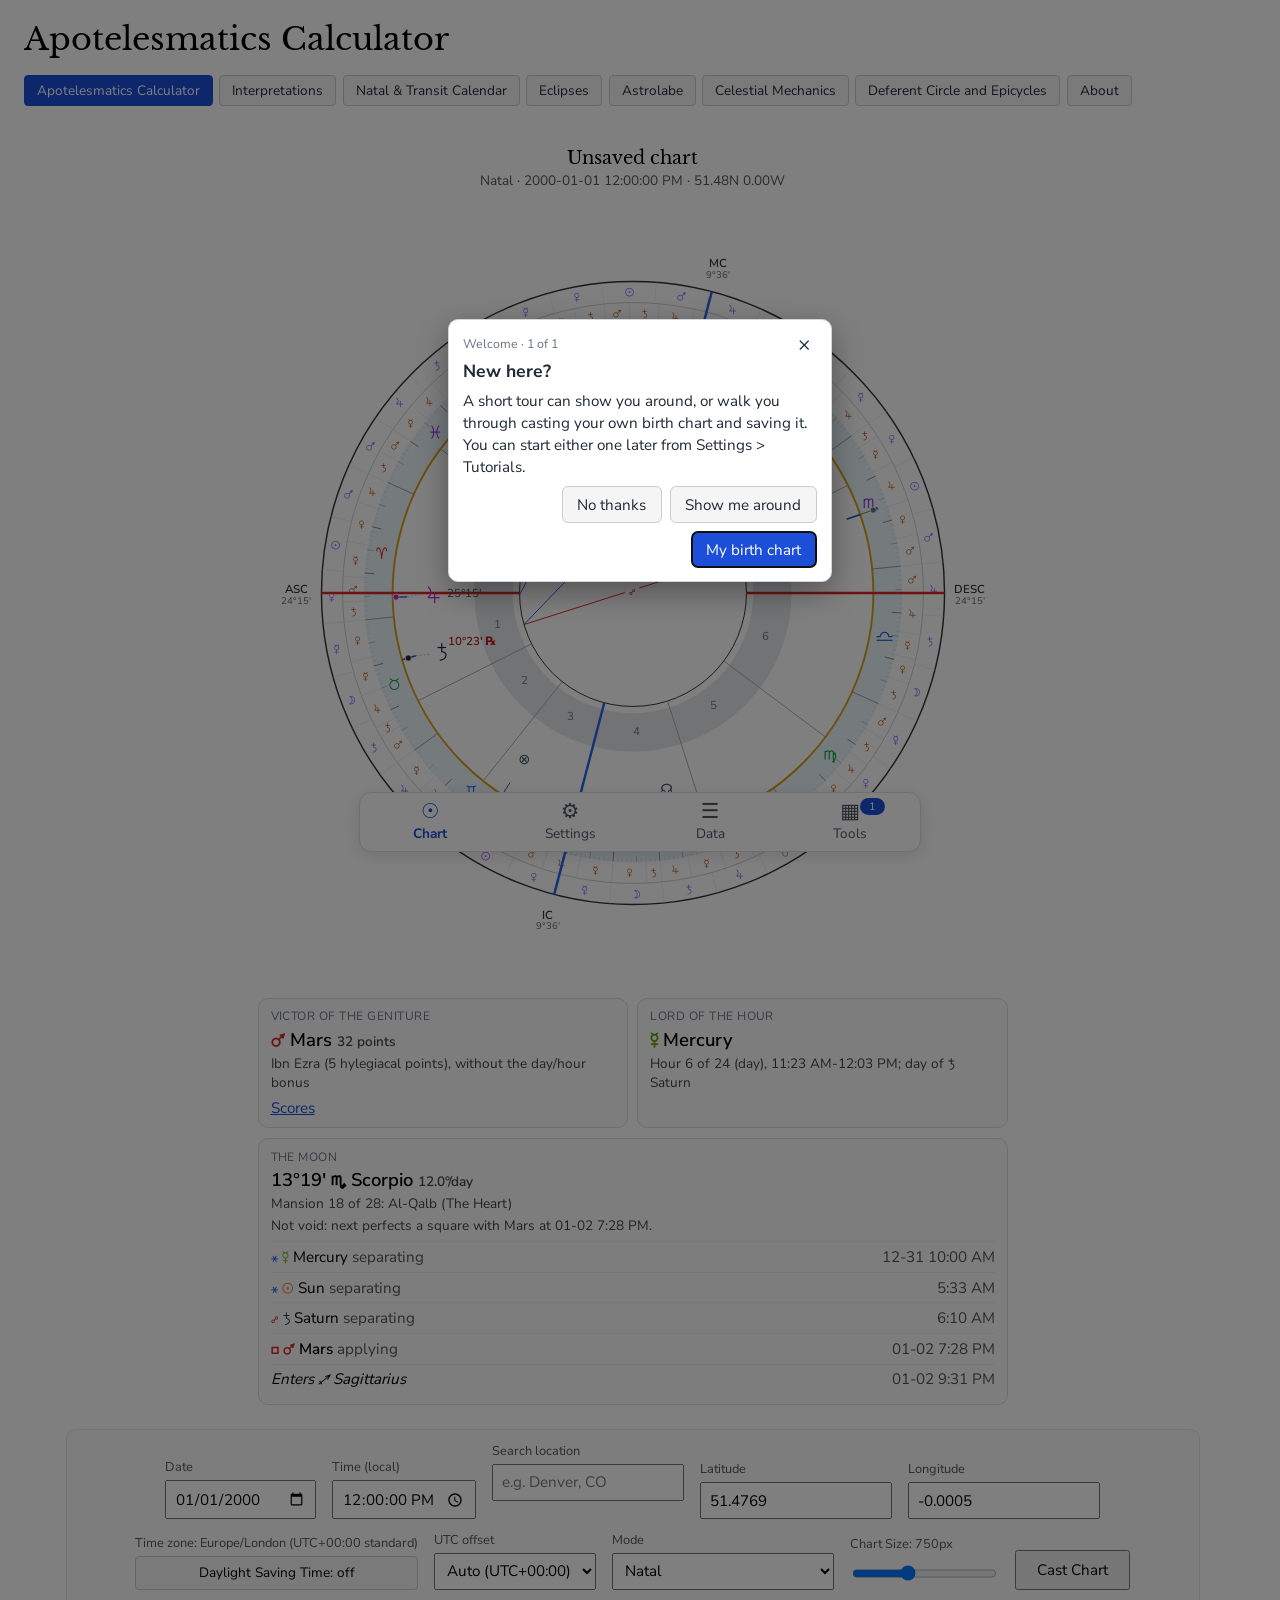
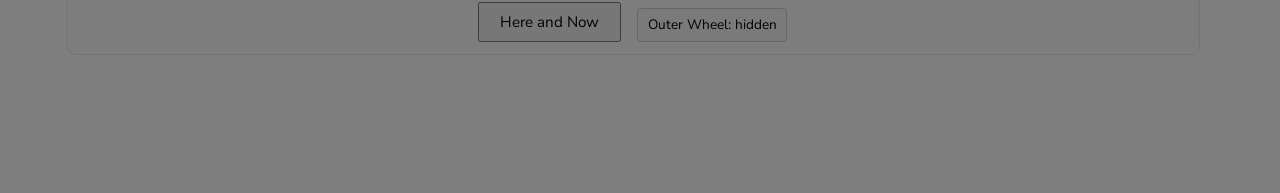
